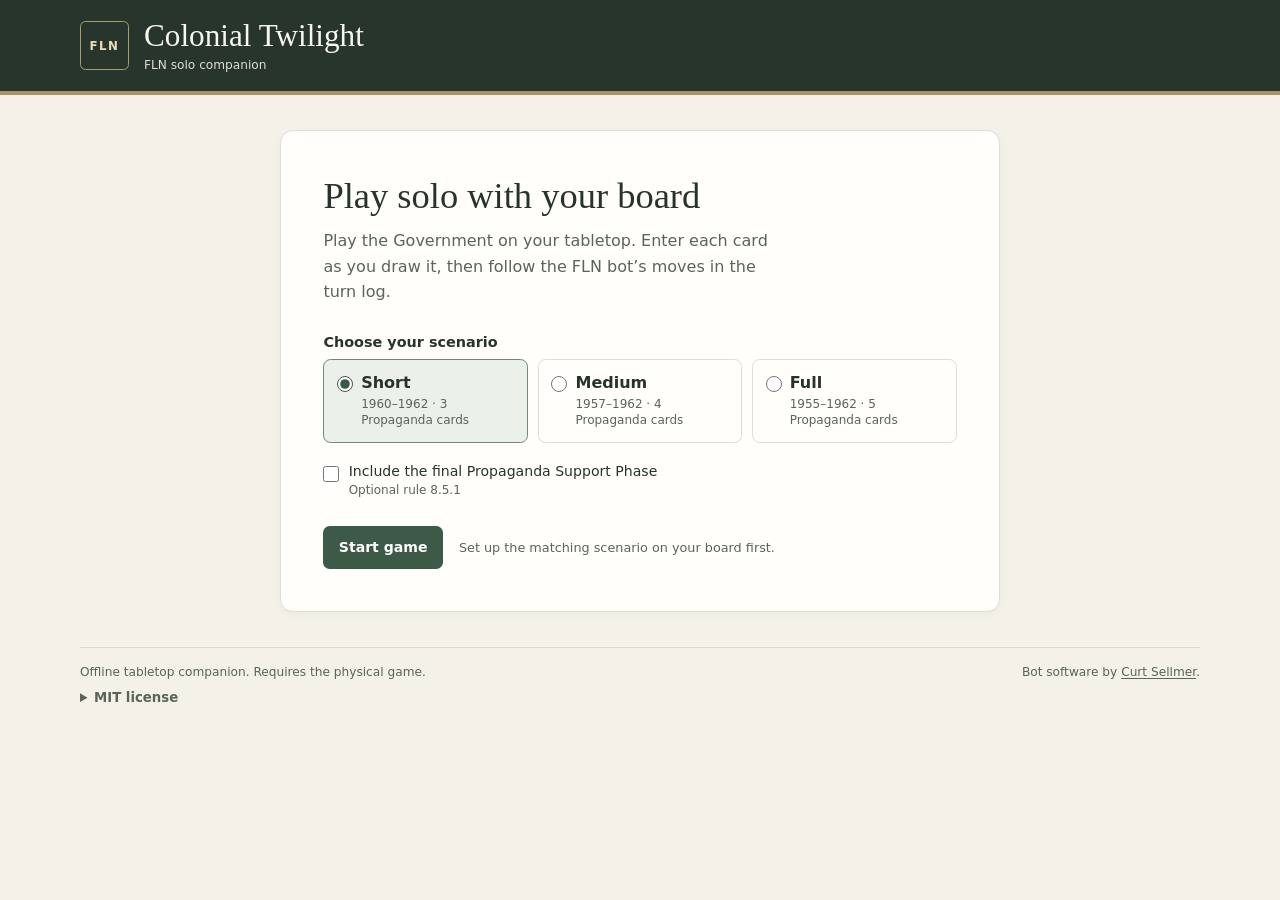
==== games/colonial-twilight/index.html @ 8453b029 "Host the Colonial Twilight FLN companion" ====
<!doctype html>
<html lang="en">
<head>
  <meta charset="utf-8">
  <meta name="viewport" content="width=device-width, initial-scale=1">
  <meta name="theme-color" content="#27352d">
  <meta name="description" content="Run the Colonial Twilight FLN bot in your browser alongside the physical board and deck.">
  <title>Colonial Twilight · FLN solo companion</title>
  <style>
:root {
  color-scheme: light;
  font-family: Inter, system-ui, sans-serif;
  color: #28332c;
  background: #f3f1e8;
  --ink: #28332c;
  --muted: #5b645a;
  --paper: #fffefa;
  --line: #deded1;
  --green: #3d5947;
  --green-dark: #2f4739;
  --serif: "PT Serif", Georgia, serif;
}

*, *::before, *::after { box-sizing: border-box; }
[hidden] { display: none !important; }
body { margin: 0; min-height: 100vh; }
p { margin: 0; }
button, input, select { font: inherit; }
button { cursor: pointer; }
button:disabled { cursor: default; opacity: .55; }
button, input, select, summary, a { -webkit-tap-highlight-color: transparent; }
:focus-visible { outline: 3px solid #95744b; outline-offset: 3px; }
a { color: inherit; text-underline-offset: .19em; }
.frame { width: min(100% - 3rem, 1120px); margin-inline: auto; }
.masthead { background: #27352d; color: #f8f6ed; border-bottom: 4px solid #a99465; }
.masthead-inner { display: flex; align-items: center; justify-content: space-between; gap: 1rem; padding-block: 1.18rem; }
.identity { display: flex; align-items: center; gap: .95rem; min-width: 0; }
.emblem { display: grid; place-content: center; flex: 0 0 auto; width: 3.05rem; height: 3.05rem; border: 1px solid #ad9b72; border-radius: .35rem; color: #e9dcb7; font-size: .74rem; font-weight: 800; letter-spacing: .12em; }
.identity h1 { margin: 0; font: 400 clamp(1.35rem, 3vw, 1.95rem)/1.12 var(--serif); }
.identity p { margin-top: .28rem; color: #dfdfd2; font-size: .76rem; }
.main { padding-block: 2.2rem; }
.panel { background: var(--paper); border: 1px solid var(--line); border-radius: .8rem; box-shadow: 0 .18rem .55rem #27352d08; min-width: 0; }
.setup { max-width: 720px; margin-inline: auto; padding: clamp(1.35rem, 5vw, 2.65rem); }
.setup h2, .gamebar h2, .action-panel h2 { font: 400 clamp(1.65rem, 4vw, 2.28rem)/1.18 var(--serif); margin: 0; }
.setup-intro p { color: var(--muted); margin-top: .72rem; line-height: 1.58; max-width: 44ch; }
.setup form { margin-top: 1.9rem; }
fieldset { min-width: 0; border: 0; padding: 0; margin: 0; }
legend, .field-label { font-size: .9rem; font-weight: 700; margin-bottom: .55rem; padding: 0; display: block; }
.scenarios { display: grid; grid-template-columns: repeat(3, minmax(0, 1fr)); gap: .6rem; }
.scenario { display: flex; align-items: start; gap: .5rem; padding: .8rem; min-height: 4.65rem; border: 1px solid var(--line); border-radius: .48rem; cursor: pointer; }
.scenario:has(:checked) { border-color: #718975; background: #ebf0e8; }
.scenario span { display: grid; gap: .22rem; }
.scenario small, .optional small { color: var(--muted); font-size: .75rem; line-height: 1.4; }
input[type="radio"], input[type="checkbox"] { flex: 0 0 auto; width: 1rem; height: 1rem; margin: .16rem 0 0; accent-color: var(--green); }
.optional { display: flex; gap: .58rem; margin-top: 1.25rem; cursor: pointer; font-size: .88rem; }
.optional small { display: block; margin-top: .2rem; }
.setup-actions { display: flex; align-items: center; flex-wrap: wrap; gap: .8rem 1rem; margin-top: 1.7rem; }
.setup-actions p { font-size: .8rem; color: var(--muted); }
.button { min-height: 2.65rem; border: 1px solid transparent; border-radius: .42rem; padding: .57rem .9rem; font-weight: 700; font-size: .88rem; text-align: left; line-height: 1.25; }
.primary { background: var(--green); color: white; }
.primary:hover:not(:disabled) { background: var(--green-dark); }
.secondary { background: #fffefa; border-color: #cfd4c7; color: var(--ink); }
.secondary:hover:not(:disabled) { background: #eef1e9; }
.header-button { background: transparent; border-color: #819082; color: inherit; white-space: nowrap; }
.header-button:hover:not(:disabled) { background: #ffffff15; }
.notice { border: 1px solid #c9cfc2; background: #fafff9; border-radius: .5rem; padding: .9rem; margin-bottom: .9rem; }
.error { border-color: #c69284; background: #fff0eb; color: #6b3027; }
.error .button { margin-top: .65rem; }
.gamebar { display: flex; justify-content: space-between; align-items: end; gap: .8rem; margin-bottom: 1.2rem; }
.eyebrow { margin: 0 0 .3rem; color: var(--muted); font-size: .75rem; font-weight: 740; letter-spacing: .045em; }
.muted { color: var(--muted); font-size: .88rem; line-height: 1.55; }
#current-event { margin-top: .23rem; }
.save-status { color: var(--muted); font-size: .74rem; text-align: right; max-width: 16rem; padding-bottom: .15rem; }
.scoreboard { display: grid; grid-template-columns: minmax(0, 1fr) minmax(0, 1fr) minmax(0, .66fr); gap: .7rem; margin-bottom: 1rem; }
.score { display: grid; grid-template-columns: 1fr 1fr; gap: .5rem .7rem; border: 1px solid var(--line); border-radius: .55rem; background: #f8f9f3; padding: .78rem .92rem; }
.score .side { grid-column: 1 / -1; font-size: .75rem; font-weight: 800; letter-spacing: .03em; }
.score strong { display: block; font-size: 1.27rem; line-height: 1; font-variant-numeric: tabular-nums; margin-bottom: .19rem; }
.score div span { color: var(--muted); font-size: .69rem; display: block; }
.score.gov { background: #eef1ee; border-color: #d8e0da; }
.score.fln { background: #f7eee6; border-color: #e7dbce; }
.score.campaign { grid-template-columns: 1fr; }
.play-grid { display: grid; grid-template-columns: minmax(0, .91fr) minmax(0, 1.09fr); align-items: start; gap: .9rem; }
.action-panel { padding: clamp(1rem, 3vw, 1.55rem); }
.action-panel h2 { font-size: 1.65rem; overflow-wrap: anywhere; }
#prompt-detail { margin-top: .43rem; }
#controls { display: grid; gap: .65rem; margin-top: 1.05rem; }
.choices { display: grid; gap: .42rem; }
.choices .button { text-wrap: pretty; }
.inline-form { display: grid; gap: .5rem; }
.field-row { display: flex; gap: .52rem; }
.field-row input { flex: 1; min-width: 0; }
input[type="text"], select { min-height: 2.65rem; width: 100%; padding: .53rem .65rem; border: 1px solid #a8b1a3; border-radius: .4rem; background: #fffefa; color: var(--ink); }
.field-help { min-height: 1.15em; color: var(--muted); font-size: .8rem; line-height: 1.45; }
.field-help.invalid { color: #892e23; }
#table-tools { border-top: 1px solid var(--line); margin-top: 1.3rem; padding-top: .85rem; }
summary { cursor: pointer; font-size: .83rem; color: var(--muted); font-weight: 700; }
#table-buttons { display: flex; flex-wrap: wrap; gap: .45rem; margin-top: .65rem; }
#table-buttons .button { font-size: .78rem; }
.tabs { display: flex; gap: .6rem; padding-inline: .95rem; border-bottom: 1px solid var(--line); }
.tab { padding: .85rem .54rem .72rem; border: 0; border-bottom: 3px solid transparent; background: transparent; font-size: .83rem; font-weight: 680; color: var(--muted); }
.tab[aria-selected="true"] { border-bottom-color: var(--green); color: var(--ink); }
.reference-content { padding: .95rem 1.05rem 1.12rem; }
#log { max-height: min(56vh, 420px); overflow: auto; overscroll-behavior: contain; scroll-padding-block: .4rem; padding-right: .3rem; }
.line { margin: .21rem 0; padding: .18rem .35rem; border-radius: .2rem; font-size: .84rem; line-height: 1.45; white-space: pre-wrap; overflow-wrap: anywhere; }
.line.info { color: #30543b; font-weight: 720; }
.line.piece { color: #264d59; background: #edf5f4; }
.line.marker { color: #5c4829; background: #f8f3e5; }
.line.event { color: #783e32; }
.line.divider { height: 1px; margin: .55rem 0; padding: 0; background: var(--line); }
.tracks { display: grid; grid-template-columns: repeat(3, minmax(0, 1fr)); gap: .45rem; margin: 0 0 .7rem; }
.tracks div { padding: .55rem; border-radius: .36rem; background: #f1f3ec; }
dt { font-size: .71rem; color: var(--muted); }
dd { margin: .2rem 0 0; font-weight: 730; }
#eligibility { margin-bottom: .92rem; }
#space-state { padding-top: .65rem; font-size: .84rem; line-height: 1.5; }
#space-state p + p { margin-top: .35rem; }
.footer { display: flex; justify-content: space-between; gap: .4rem 1rem; flex-wrap: wrap; border-top: 1px solid #d8d9cb; padding-block: .95rem 1.2rem; color: var(--muted); font-size: .76rem; line-height: 1.5; }

@media (max-width: 760px) {
  .play-grid { grid-template-columns: 1fr; }
  #log { max-height: 18rem; }
}
@media (max-width: 540px) {
  .frame { width: calc(100% - 1.5rem); }
  .masthead-inner { padding-block: .8rem; }
  .emblem { width: 2.55rem; height: 2.55rem; }
  .identity { gap: .6rem; }
  .main { padding-block: 1.25rem; }
  .scenarios { grid-template-columns: 1fr; }
  .scenario { min-height: 0; }
  .scoreboard { gap: .35rem; }
  .score { grid-template-columns: 1fr; padding: .53rem .49rem; gap: .35rem; }
  .score strong { font-size: 1.08rem; }
  .gamebar { align-items: start; }
  .save-status { padding-top: .1rem; max-width: 8rem; }
  .field-row .button { white-space: nowrap; }
}

.license { flex-basis: 100%; }
.license pre { margin: .6rem 0 0; white-space: pre-wrap; font: inherit; }
  </style>
</head>
<body>
  <header class="masthead">
    <div class="frame masthead-inner">
      <div class="identity">
        <div class="emblem" aria-hidden="true">FLN</div>
        <div>
          <h1>Colonial Twilight</h1>
          <p>FLN solo companion</p>
        </div>
      </div>
      <button id="new-game" class="button header-button" type="button" hidden>New game</button>
    </div>
  </header>
  <main class="frame main">
    <div id="error" class="notice error" role="alert" hidden>
      <p id="error-message"></p>
      <button id="retry" class="button secondary" type="button">Reload companion</button>
    </div>
    <section id="setup" class="setup panel" aria-labelledby="setup-title">
      <div class="setup-intro">
        <h2 id="setup-title">Play solo with your board</h2>
        <p>Play the Government on your tabletop. Enter each card as you draw it, then follow the FLN bot’s moves in the turn log.</p>
      </div>
      <form id="setup-form">
        <fieldset>
          <legend>Choose your scenario</legend>
          <div class="scenarios">
            <label class="scenario">
              <input type="radio" name="scenario" value="Short" checked>
              <span><strong>Short</strong><small>1960–1962 · 3 Propaganda cards</small></span>
            </label>
            <label class="scenario">
              <input type="radio" name="scenario" value="Medium">
              <span><strong>Medium</strong><small>1957–1962 · 4 Propaganda cards</small></span>
            </label>
            <label class="scenario">
              <input type="radio" name="scenario" value="Full">
              <span><strong>Full</strong><small>1955–1962 · 5 Propaganda cards</small></span>
            </label>
          </div>
        </fieldset>
        <label class="optional">
          <input type="checkbox" id="final-support" name="final-support">
          <span>Include the final Propaganda Support Phase <small>Optional rule 8.5.1</small></span>
        </label>
        <div class="setup-actions">
          <button id="start-game" class="button primary" type="submit">Start game</button>
          <p>Set up the matching scenario on your board first.</p>
        </div>
      </form>
    </section>
    <p id="loading" class="notice" role="status" hidden>Opening the FLN companion…</p>
    <section id="play" aria-label="Current game" hidden>
      <div class="gamebar">
        <div>
          <p id="scenario-name" class="eyebrow"></p>
          <h2 id="turn-title"></h2>
          <p id="current-event" class="muted"></p>
        </div>
        <p id="save-status" class="save-status" role="status"></p>
      </div>
      <div class="scoreboard">
        <div class="score gov">
          <span class="side">Government</span>
          <div><strong id="gov-resources"></strong><span>resources</span></div>
          <div><strong id="gov-points"></strong><span>support + commitment</span></div>
        </div>
        <div class="score fln">
          <span class="side">FLN</span>
          <div><strong id="fln-resources"></strong><span>resources</span></div>
          <div><strong id="fln-points"></strong><span>opposition + bases</span></div>
        </div>
        <div class="score campaign">
          <span class="side">Propaganda</span>
          <div><strong id="propaganda"></strong><span>cards resolved</span></div>
        </div>
      </div>
      <div class="play-grid">
        <section class="panel action-panel" aria-labelledby="prompt-title">
          <div id="action" aria-busy="false">
            <h2 id="prompt-title" tabindex="-1"></h2>
            <p id="prompt-detail" class="muted" hidden></p>
            <div id="controls"></div>
          </div>
          <details id="table-tools" hidden>
            <summary>Table controls</summary>
            <div id="table-buttons"></div>
          </details>
        </section>
        <section class="panel reference-panel" aria-label="Table reference">
          <div class="tabs" role="tablist" aria-label="Table reference">
            <button id="log-tab" class="tab" role="tab" aria-controls="log-pane" aria-selected="true" type="button">Turn log</button>
            <button id="board-tab" class="tab" role="tab" aria-controls="board-pane" aria-selected="false" tabindex="-1" type="button">Board state</button>
          </div>
          <div id="log-pane" class="reference-content" role="tabpanel" aria-labelledby="log-tab">
            <p id="log-hint" class="muted">Moves and marker changes will appear here.</p>
            <div id="log" tabindex="0" aria-label="Recent activity"></div>
          </div>
          <div id="board-pane" class="reference-content" role="tabpanel" aria-labelledby="board-tab" hidden>
            <dl class="tracks">
              <div><dt>Commitment</dt><dd id="track-commitment"></dd></div>
              <div><dt>France track</dt><dd id="track-france"></dd></div>
              <div><dt>Border zone</dt><dd id="track-border"></dd></div>
            </dl>
            <p id="eligibility" class="muted"></p>
            <label for="space-select" class="field-label">Inspect a space</label>
            <select id="space-select"></select>
            <div id="space-state"></div>
          </div>
        </section>
      </div>
    </section>
    <noscript><p class="notice">Enable JavaScript to run the companion.</p></noscript>
  </main>
  <footer class="frame footer">
    <p>Offline tabletop companion. Requires the physical game.</p>
    <p>Bot software by <a href="https://github.com/sellmerfud/coltwi/tree/v2.16">Curt Sellmer</a>.</p>
    <details class="license"><summary>MIT license</summary><pre>MIT License

Copyright (c) 2017 Curt Sellmer

Permission is hereby granted, free of charge, to any person obtaining a copy
of this software and associated documentation files (the &quot;Software&quot;), to deal
in the Software without restriction, including without limitation the rights
to use, copy, modify, merge, publish, distribute, sublicense, and/or sell
copies of the Software, and to permit persons to whom the Software is
furnished to do so, subject to the following conditions:

The above copyright notice and this permission notice shall be included in all
copies or substantial portions of the Software.

THE SOFTWARE IS PROVIDED &quot;AS IS&quot;, WITHOUT WARRANTY OF ANY KIND, EXPRESS OR
IMPLIED, INCLUDING BUT NOT LIMITED TO THE WARRANTIES OF MERCHANTABILITY,
FITNESS FOR A PARTICULAR PURPOSE AND NONINFRINGEMENT. IN NO EVENT SHALL THE
AUTHORS OR COPYRIGHT HOLDERS BE LIABLE FOR ANY CLAIM, DAMAGES OR OTHER
LIABILITY, WHETHER IN AN ACTION OF CONTRACT, TORT OR OTHERWISE, ARISING FROM,
OUT OF OR IN CONNECTION WITH THE SOFTWARE OR THE USE OR OTHER DEALINGS IN THE
SOFTWARE.</pre></details>
  </footer>
<script>
(function () {
'use strict';
const worker = new EventTarget();
const runtimeEndpoint = new EventTarget();
runtimeEndpoint.postMessage = (data) => worker.dispatchEvent(new MessageEvent('message', { data }));
worker.postMessage = (data) => {
  setTimeout(() => runtimeEndpoint.dispatchEvent(new MessageEvent('message', { data })), 0);
};

(function (self) {
  const { answerPrompt, listCards, openGame } = (function () {
'use strict';
var $p;
var $fileLevelThis = this;
var $getOwnPropertyDescriptors = (Object.getOwnPropertyDescriptors || (() => {
  var ownKeysFun;
  if ((((typeof Reflect) !== "undefined") && Reflect.ownKeys)) {
    ownKeysFun = Reflect.ownKeys;
  } else {
    var getOwnPropertySymbols = (Object.getOwnPropertySymbols || ((o) => []));
    ownKeysFun = ((o) => Object.getOwnPropertyNames(o).concat(getOwnPropertySymbols(o)));
  }
  return ((o) => {
    var ownKeys = ownKeysFun(o);
    var descriptors = ({});
    var len = (ownKeys.length | 0);
    var i = 0;
    while ((i !== len)) {
      var key = ownKeys[i];
      Object.defineProperty(descriptors, key, ({
        "configurable": true,
        "enumerable": true,
        "writable": true,
        "value": Object.getOwnPropertyDescriptor(o, key)
      }));
      i = ((i + 1) | 0);
    }
    return descriptors;
  });
})());
function $Char(c) {
  this.c = c;
}
$p = $Char.prototype;
$p.toString = (function() {
  return String.fromCharCode(this.c);
});
function $Long(lo, hi) {
  this.l = lo;
  this.h = hi;
}
$p = $Long.prototype;
$p.toString = (function() {
  return $s_RTLong__toString__I__I__T(this.l, this.h);
});
function $noIsInstance(arg0) {
  throw new TypeError("Cannot call isInstance() on a Class representing a JS trait/object");
}
function $objectClone(arg0) {
  return Object.create(Object.getPrototypeOf(arg0), $getOwnPropertyDescriptors(arg0));
}
function $objectOrArrayClone(arg0) {
  return (arg0.$classData.Z ? arg0.B() : $objectClone(arg0));
}
function $objectGetClass(arg0) {
  switch ((typeof arg0)) {
    case "string": {
      return $d_T.l();
    }
    case "number": {
      if ($isInt(arg0)) {
        if ((((arg0 << 24) >> 24) === arg0)) {
          return $d_jl_Byte.l();
        } else if ((((arg0 << 16) >> 16) === arg0)) {
          return $d_jl_Short.l();
        } else {
          return $d_jl_Integer.l();
        }
      } else if ($isFloat(arg0)) {
        return $d_jl_Float.l();
      } else {
        return $d_jl_Double.l();
      }
    }
    case "boolean": {
      return $d_jl_Boolean.l();
    }
    case "undefined": {
      return $d_jl_Void.l();
    }
    default: {
      if ((arg0 instanceof $Long)) {
        return $d_jl_Long.l();
      } else if ((arg0 instanceof $Char)) {
        return $d_jl_Character.l();
      } else if ((!(!(arg0 && arg0.$classData)))) {
        return arg0.$classData.l();
      } else {
        return null;
      }
    }
  }
}
function $objectClassName(arg0) {
  switch ((typeof arg0)) {
    case "string": {
      return "java.lang.String";
    }
    case "number": {
      if ($isInt(arg0)) {
        if ((((arg0 << 24) >> 24) === arg0)) {
          return "java.lang.Byte";
        } else if ((((arg0 << 16) >> 16) === arg0)) {
          return "java.lang.Short";
        } else {
          return "java.lang.Integer";
        }
      } else if ($isFloat(arg0)) {
        return "java.lang.Float";
      } else {
        return "java.lang.Double";
      }
    }
    case "boolean": {
      return "java.lang.Boolean";
    }
    case "undefined": {
      return "java.lang.Void";
    }
    default: {
      if ((arg0 instanceof $Long)) {
        return "java.lang.Long";
      } else if ((arg0 instanceof $Char)) {
        return "java.lang.Character";
      } else if ((!(!(arg0 && arg0.$classData)))) {
        return arg0.$classData.N;
      } else {
        return null.LO();
      }
    }
  }
}
function $dp_charAt__I__C(instance, x0) {
  if (((typeof instance) === "string")) {
    return $f_T__charAt__I__C(instance, x0);
  } else {
    return instance.ow(x0);
  }
}
function $dp_codePointAt__I__I(instance, x0) {
  if (((typeof instance) === "string")) {
    return $f_T__codePointAt__I__I(instance, x0);
  } else {
    return instance.LK(x0);
  }
}
function $dp_codePointCount__I__I__I(instance, x0, x1) {
  if (((typeof instance) === "string")) {
    return $f_T__codePointCount__I__I__I(instance, x0, x1);
  } else {
    return instance.LL(x0, x1);
  }
}
function $dp_compareTo__O__I(instance, x0) {
  switch ((typeof instance)) {
    case "string": {
      return $f_T__compareTo__O__I(instance, x0);
    }
    case "number": {
      return $f_jl_Double__compareTo__O__I(instance, x0);
    }
    case "boolean": {
      return $f_jl_Boolean__compareTo__O__I(instance, x0);
    }
    default: {
      if ((instance instanceof $Long)) {
        return $f_jl_Long__compareTo__O__I(instance.l, instance.h, x0);
      } else if ((instance instanceof $Char)) {
        return $f_jl_Character__compareTo__O__I(instance.c, x0);
      } else {
        return instance.ox(x0);
      }
    }
  }
}
function $dp_compareTo__T__I(instance, x0) {
  if (((typeof instance) === "string")) {
    return $f_T__compareTo__T__I(instance, x0);
  } else {
    return instance.LM(x0);
  }
}
function $dp_equals__O__Z(instance, x0) {
  switch ((typeof instance)) {
    case "string": {
      return $f_T__equals__O__Z(instance, x0);
    }
    case "number": {
      return $f_jl_Double__equals__O__Z(instance, x0);
    }
    case "boolean": {
      return $f_jl_Boolean__equals__O__Z(instance, x0);
    }
    case "undefined": {
      return $f_jl_Void__equals__O__Z(instance, x0);
    }
    default: {
      if (((!(!(instance && instance.$classData))) || (instance === null))) {
        return instance.n(x0);
      } else if ((instance instanceof $Long)) {
        return $f_jl_Long__equals__O__Z(instance.l, instance.h, x0);
      } else if ((instance instanceof $Char)) {
        return $f_jl_Character__equals__O__Z(instance.c, x0);
      } else {
        return $c_O.prototype.n.call(instance, x0);
      }
    }
  }
}
function $dp_getChars__I__I__AC__I__V(instance, x0, x1, x2, x3) {
  if (((typeof instance) === "string")) {
    return $f_T__getChars__I__I__AC__I__V(instance, x0, x1, x2, x3);
  } else {
    return instance.D0(x0, x1, x2, x3);
  }
}
function $dp_hashCode__I(instance) {
  switch ((typeof instance)) {
    case "string": {
      return $f_T__hashCode__I(instance);
    }
    case "number": {
      return $f_jl_Double__hashCode__I(instance);
    }
    case "boolean": {
      return $f_jl_Boolean__hashCode__I(instance);
    }
    case "undefined": {
      return $f_jl_Void__hashCode__I(instance);
    }
    default: {
      if (((!(!(instance && instance.$classData))) || (instance === null))) {
        return instance.w();
      } else if ((instance instanceof $Long)) {
        return $f_jl_Long__hashCode__I(instance.l, instance.h);
      } else if ((instance instanceof $Char)) {
        return $f_jl_Character__hashCode__I(instance.c);
      } else {
        return $c_O.prototype.w.call(instance);
      }
    }
  }
}
function $dp_indexOf__I__I(instance, x0) {
  if (((typeof instance) === "string")) {
    return $f_T__indexOf__I__I(instance, x0);
  } else {
    return instance.LP(x0);
  }
}
function $dp_lastIndexOf__I__I(instance, x0) {
  if (((typeof instance) === "string")) {
    return $f_T__lastIndexOf__I__I(instance, x0);
  } else {
    return instance.LQ(x0);
  }
}
function $dp_length__I(instance) {
  if (((typeof instance) === "string")) {
    return $f_T__length__I(instance);
  } else {
    return instance.p();
  }
}
function $dp_offsetByCodePoints__I__I__I(instance, x0, x1) {
  if (((typeof instance) === "string")) {
    return $f_T__offsetByCodePoints__I__I__I(instance, x0, x1);
  } else {
    return instance.LS(x0, x1);
  }
}
function $dp_repeat__I__T(instance, x0) {
  if (((typeof instance) === "string")) {
    return $f_T__repeat__I__T(instance, x0);
  } else {
    return instance.LT(x0);
  }
}
function $dp_split__T__I__AT(instance, x0, x1) {
  if (((typeof instance) === "string")) {
    return $f_T__split__T__I__AT(instance, x0, x1);
  } else {
    return instance.LU(x0, x1);
  }
}
function $dp_subSequence__I__I__jl_CharSequence(instance, x0, x1) {
  if (((typeof instance) === "string")) {
    return $f_T__subSequence__I__I__jl_CharSequence(instance, x0, x1);
  } else {
    return instance.xw(x0, x1);
  }
}
function $dp_toCharArray__AC(instance) {
  if (((typeof instance) === "string")) {
    return $f_T__toCharArray__AC(instance);
  } else {
    return instance.EA();
  }
}
function $dp_toString__T(instance) {
  return ((instance === (void 0)) ? "undefined" : instance.toString());
}
function $dp_trim__T(instance) {
  if (((typeof instance) === "string")) {
    return $f_T__trim__T(instance);
  } else {
    return instance.LV();
  }
}
function $checkIntDivisor(arg0) {
  if ((arg0 === 0)) {
    throw new $c_jl_ArithmeticException("/ by zero");
  } else {
    return arg0;
  }
}
function $doubleToInt(arg0) {
  return ((arg0 > 2147483647) ? 2147483647 : ((arg0 < (-2147483648)) ? (-2147483648) : (arg0 | 0)));
}
function $cToS(arg0) {
  return String.fromCharCode(arg0);
}
var $fpBitsDataView = new DataView(new ArrayBuffer(8));
function $floatToBits(arg0) {
  var dataView = $fpBitsDataView;
  dataView.setFloat32(0, arg0, true);
  return dataView.getInt32(0, true);
}
function $floatFromBits(arg0) {
  var dataView = $fpBitsDataView;
  dataView.setInt32(0, arg0, true);
  return dataView.getFloat32(0, true);
}
function $doubleToBits(arg0) {
  var dataView = $fpBitsDataView;
  return $s_RTLong__fromDoubleBits__D__O__J(arg0, dataView);
}
function $doubleFromBits(arg0) {
  var dataView = $fpBitsDataView;
  return $s_RTLong__bitsToDouble__I__I__O__D(arg0.l, arg0.h, dataView);
}
function $resolveSuperRef(arg0, arg1) {
  var getPrototypeOf = Object.getPrototyeOf;
  var getOwnPropertyDescriptor = Object.getOwnPropertyDescriptor;
  var superProto = arg0.prototype;
  while ((superProto !== null)) {
    var desc = getOwnPropertyDescriptor(superProto, arg1);
    if ((desc !== (void 0))) {
      return desc;
    }
    superProto = getPrototypeOf(superProto);
  }
}
function $superGet(arg0, arg1, arg2) {
  var desc = $resolveSuperRef(arg0, arg2);
  if ((desc !== (void 0))) {
    var getter = desc.get;
    return ((getter !== (void 0)) ? getter.call(arg1) : getter.value);
  }
}
function $superSet(arg0, arg1, arg2, arg3) {
  var desc = $resolveSuperRef(arg0, arg2);
  if ((desc !== (void 0))) {
    var setter = desc.set;
    if ((setter !== (void 0))) {
      setter.call(arg1, arg3);
      return (void 0);
    }
  }
  throw new TypeError((("super has no setter '" + arg2) + "'."));
}
function $arraycopyGeneric(arg0, arg1, arg2, arg3, arg4) {
  if (((arg0 !== arg2) || (((arg3 - arg1) >>> 0) > (arg4 >>> 0)))) {
    for (var i = 0; (i < arg4); i = ((i + 1) | 0)) {
      arg2[((arg3 + i) | 0)] = arg0[((arg1 + i) | 0)];
    }
  } else {
    for (var i = ((arg4 - 1) | 0); (i >= 0); i = ((i - 1) | 0)) {
      arg2[((arg3 + i) | 0)] = arg0[((arg1 + i) | 0)];
    }
  }
}
var $lastIDHash = 0;
var $idHashCodeMap = new WeakMap();
function $systemIdentityHashCode(obj) {
  switch ((typeof obj)) {
    case "string": {
      return $f_T__hashCode__I(obj);
    }
    case "number": {
      return $f_jl_Double__hashCode__I(obj);
    }
    case "bigint": {
      var biHash = 0;
      if ((obj < BigInt(0))) {
        obj = (~obj);
      }
      while ((obj !== BigInt(0))) {
        biHash = (biHash ^ Number(BigInt.asIntN(32, obj)));
        obj = (obj >> BigInt(32));
      }
      return biHash;
    }
    case "boolean": {
      return (obj ? 1231 : 1237);
    }
    case "undefined": {
      return 0;
    }
    case "symbol": {
      var description = obj.description;
      return ((description === (void 0)) ? 0 : $f_T__hashCode__I(description));
    }
    default: {
      if ((obj === null)) {
        return 0;
      } else {
        var hash = $idHashCodeMap.get(obj);
        if ((hash === (void 0))) {
          hash = (($lastIDHash + 1) | 0);
          $lastIDHash = hash;
          $idHashCodeMap.set(obj, hash);
        }
        return hash;
      }
    }
  }
}
function $isByte(arg0) {
  return ((((typeof arg0) === "number") && (((arg0 << 24) >> 24) === arg0)) && ((1 / arg0) !== (1 / (-0))));
}
function $isShort(arg0) {
  return ((((typeof arg0) === "number") && (((arg0 << 16) >> 16) === arg0)) && ((1 / arg0) !== (1 / (-0))));
}
function $isInt(arg0) {
  return ((((typeof arg0) === "number") && ((arg0 | 0) === arg0)) && ((1 / arg0) !== (1 / (-0))));
}
function $isFloat(arg0) {
  return (((typeof arg0) === "number") && ((arg0 !== arg0) || (Math.fround(arg0) === arg0)));
}
function $bC(arg0) {
  return new $Char(arg0);
}
var $bC0 = $bC(0);
function $bL(arg0, arg1) {
  return new $Long(arg0, arg1);
}
var $bL0 = $bL(0, 0);
function $uC(arg0) {
  return ((arg0 === null) ? 0 : arg0.c);
}
function $uJ(arg0) {
  return ((arg0 === null) ? $bL0 : arg0);
}
function $ct_O__($thiz) {
  return $thiz;
}
/** @constructor */
function $c_O() {
}
$p = $c_O.prototype;
$p.constructor = $c_O;
/** @constructor */
function $h_O() {
}
$h_O.prototype = $p;
$p.w = (function() {
  return $systemIdentityHashCode(this);
});
$p.n = (function(that) {
  return (this === that);
});
$p.s = (function() {
  var i = this.w();
  return (($objectClassName(this) + "@") + (i >>> 0.0).toString(16));
});
$p.toString = (function() {
  return this.s();
});
function $ac_O(arg) {
  if (((typeof arg) === "number")) {
    this.a = new Array(arg);
    for (var i = 0; (i < arg); (i++)) {
      this.a[i] = null;
    }
  } else {
    this.a = arg;
  }
}
$p = $ac_O.prototype = new $h_O();
$p.constructor = $ac_O;
$p.E = (function(srcPos, dest, destPos, length) {
  $arraycopyGeneric(this.a, srcPos, dest.a, destPos, length);
});
$p.B = (function() {
  return new $ac_O(this.a.slice());
});
function $ah_O() {
}
$ah_O.prototype = $p;
function $ac_Z(arg) {
  if (((typeof arg) === "number")) {
    this.a = new Array(arg);
    for (var i = 0; (i < arg); (i++)) {
      this.a[i] = false;
    }
  } else {
    this.a = arg;
  }
}
$p = $ac_Z.prototype = new $h_O();
$p.constructor = $ac_Z;
$p.E = (function(srcPos, dest, destPos, length) {
  $arraycopyGeneric(this.a, srcPos, dest.a, destPos, length);
});
$p.B = (function() {
  return new $ac_Z(this.a.slice());
});
function $ac_C(arg) {
  if (((typeof arg) === "number")) {
    this.a = new Uint16Array(arg);
  } else {
    this.a = arg;
  }
}
$p = $ac_C.prototype = new $h_O();
$p.constructor = $ac_C;
$p.E = (function(srcPos, dest, destPos, length) {
  dest.a.set(this.a.subarray(srcPos, ((srcPos + length) | 0)), destPos);
});
$p.B = (function() {
  return new $ac_C(this.a.slice());
});
function $ac_B(arg) {
  if (((typeof arg) === "number")) {
    this.a = new Int8Array(arg);
  } else {
    this.a = arg;
  }
}
$p = $ac_B.prototype = new $h_O();
$p.constructor = $ac_B;
$p.E = (function(srcPos, dest, destPos, length) {
  dest.a.set(this.a.subarray(srcPos, ((srcPos + length) | 0)), destPos);
});
$p.B = (function() {
  return new $ac_B(this.a.slice());
});
function $ac_S(arg) {
  if (((typeof arg) === "number")) {
    this.a = new Int16Array(arg);
  } else {
    this.a = arg;
  }
}
$p = $ac_S.prototype = new $h_O();
$p.constructor = $ac_S;
$p.E = (function(srcPos, dest, destPos, length) {
  dest.a.set(this.a.subarray(srcPos, ((srcPos + length) | 0)), destPos);
});
$p.B = (function() {
  return new $ac_S(this.a.slice());
});
function $ac_I(arg) {
  if (((typeof arg) === "number")) {
    this.a = new Int32Array(arg);
  } else {
    this.a = arg;
  }
}
$p = $ac_I.prototype = new $h_O();
$p.constructor = $ac_I;
$p.E = (function(srcPos, dest, destPos, length) {
  dest.a.set(this.a.subarray(srcPos, ((srcPos + length) | 0)), destPos);
});
$p.B = (function() {
  return new $ac_I(this.a.slice());
});
function $ac_J(arg) {
  if (((typeof arg) === "number")) {
    arg = (arg << 1);
    this.a = new Int32Array(arg);
  } else {
    this.a = arg;
  }
}
$p = $ac_J.prototype = new $h_O();
$p.constructor = $ac_J;
$p.E = (function(srcPos, dest, destPos, length) {
  dest.a.set(this.a.subarray((srcPos << 1), (((srcPos + length) | 0) << 1)), (destPos << 1));
});
$p.B = (function() {
  return new $ac_J(this.a.slice());
});
function $ac_F(arg) {
  if (((typeof arg) === "number")) {
    this.a = new Float32Array(arg);
  } else {
    this.a = arg;
  }
}
$p = $ac_F.prototype = new $h_O();
$p.constructor = $ac_F;
$p.E = (function(srcPos, dest, destPos, length) {
  dest.a.set(this.a.subarray(srcPos, ((srcPos + length) | 0)), destPos);
});
$p.B = (function() {
  return new $ac_F(this.a.slice());
});
function $ac_D(arg) {
  if (((typeof arg) === "number")) {
    this.a = new Float64Array(arg);
  } else {
    this.a = arg;
  }
}
$p = $ac_D.prototype = new $h_O();
$p.constructor = $ac_D;
$p.E = (function(srcPos, dest, destPos, length) {
  dest.a.set(this.a.subarray(srcPos, ((srcPos + length) | 0)), destPos);
});
$p.B = (function() {
  return new $ac_D(this.a.slice());
});
function $TypeData() {
  this.C = (void 0);
  this.n = null;
  this.O = null;
  this.B = null;
  this.D = 0;
  this.z = null;
  this.E = "";
  this.L = (void 0);
  this.A = (void 0);
  this.F = (void 0);
  this.w = (void 0);
  this.J = false;
  this.N = "";
  this.X = false;
  this.Y = false;
  this.Z = false;
  this.I = (void 0);
}
$p = $TypeData.prototype;
$p.p = (function(zero, arrayEncodedName, displayName, arrayClass, typedArrayClass) {
  this.n = ({});
  this.z = zero;
  this.E = arrayEncodedName;
  var self = this;
  this.F = ((that) => (that === self));
  this.N = displayName;
  this.X = true;
  this.I = ((obj) => false);
  if ((arrayClass !== (void 0))) {
    this.A = new $TypeData().y(this, arrayClass, typedArrayClass, (arrayEncodedName === "J"));
  }
  return this;
});
$p.i = (function(kindOrCtor, fullName, ancestors, isInstance) {
  var internalName = Object.getOwnPropertyNames(ancestors)[0];
  this.n = ancestors;
  this.E = (("L" + fullName) + ";");
  this.F = ((that) => (!(!that.n[internalName])));
  this.J = (kindOrCtor === 2);
  this.N = fullName;
  this.Y = (kindOrCtor === 1);
  this.I = (isInstance || ((obj) => (!(!((obj && obj.$classData) && obj.$classData.n[internalName])))));
  if (((typeof kindOrCtor) !== "number")) {
    kindOrCtor.prototype.$classData = this;
  }
  return this;
});
$p.y = (function(componentData, arrayClass, typedArrayClass, isLongArray, isAssignableFromFun) {
  arrayClass.prototype.$classData = this;
  var name = ("[" + componentData.E);
  this.C = arrayClass;
  this.n = ({
    K: 1,
    a: 1
  });
  this.O = componentData;
  this.B = componentData;
  this.D = 1;
  this.E = name;
  this.N = name;
  this.Z = true;
  var self = this;
  this.F = (isAssignableFromFun || ((that) => (self === that)));
  this.w = (isLongArray ? ((array) => {
    var len = (array.length | 0);
    var result = new arrayClass(len);
    var u = result.a;
    for (var i = 0; (i < len); i = ((i + 1) | 0)) {
      var srcElem = array[i];
      u[(i << 1)] = srcElem.l;
      u[(((i << 1) + 1) | 0)] = srcElem.h;
    }
    return result;
  }) : (typedArrayClass ? ((array) => new arrayClass(new typedArrayClass(array))) : ((array) => new arrayClass(array))));
  this.I = ((obj) => (obj instanceof arrayClass));
  return this;
});
$p.a = (function(componentData) {
  function ArrayClass(arg) {
    if (((typeof arg) === "number")) {
      this.a = new Array(arg);
      for (var i = 0; (i < arg); (i++)) {
        this.a[i] = null;
      }
    } else {
      this.a = arg;
    }
  }
  var $p = ArrayClass.prototype = new $ah_O();
  $p.constructor = ArrayClass;
  $p.E = (function(srcPos, dest, destPos, length) {
    $arraycopyGeneric(this.a, srcPos, dest.a, destPos, length);
  });
  $p.B = (function() {
    return new ArrayClass(this.a.slice());
  });
  $p.$classData = this;
  var arrayBase = (componentData.B || componentData);
  var arrayDepth = (componentData.D + 1);
  var name = ("[" + componentData.E);
  this.C = ArrayClass;
  this.n = ({
    K: 1,
    a: 1
  });
  this.O = componentData;
  this.B = arrayBase;
  this.D = arrayDepth;
  this.E = name;
  this.N = name;
  this.Z = true;
  var isAssignableFromFun = ((that) => {
    var thatDepth = that.D;
    return ((thatDepth === arrayDepth) ? arrayBase.F(that.B) : ((thatDepth > arrayDepth) && (arrayBase === $d_O)));
  });
  this.F = isAssignableFromFun;
  this.w = ((array) => new ArrayClass(array));
  var self = this;
  this.I = ((obj) => {
    var data = (obj && obj.$classData);
    return ((!(!data)) && ((data === self) || isAssignableFromFun(data)));
  });
  return this;
});
$p.r = (function() {
  if ((!this.A)) {
    this.A = new $TypeData().a(this);
  }
  return this.A;
});
$p.l = (function() {
  if ((!this.L)) {
    this.L = new $c_jl_Class(this);
  }
  return this.L;
});
$p.R = (function(that) {
  return ((this === that) || this.F(that));
});
$p.S = (function() {
  return (this.P ? this.P.l() : null);
});
$p.Q = (function() {
  return (this.O ? this.O.l() : null);
});
$p.U = (function(length) {
  if ((this === $d_V)) {
    throw $ct_jl_IllegalArgumentException__(new $c_jl_IllegalArgumentException());
  }
  return new (this.r().C)(length);
});
function $isArrayOf_O(obj, depth) {
  var data = (obj && obj.$classData);
  if ((!data)) {
    return false;
  } else {
    var arrayDepth = data.D;
    return ((arrayDepth === depth) ? (!data.B.X) : (arrayDepth > depth));
  }
}
function $isArrayOf_Z(obj, depth) {
  return (!(!(((obj && obj.$classData) && (obj.$classData.D === depth)) && (obj.$classData.B === $d_Z))));
}
function $isArrayOf_C(obj, depth) {
  return (!(!(((obj && obj.$classData) && (obj.$classData.D === depth)) && (obj.$classData.B === $d_C))));
}
function $isArrayOf_B(obj, depth) {
  return (!(!(((obj && obj.$classData) && (obj.$classData.D === depth)) && (obj.$classData.B === $d_B))));
}
function $isArrayOf_S(obj, depth) {
  return (!(!(((obj && obj.$classData) && (obj.$classData.D === depth)) && (obj.$classData.B === $d_S))));
}
function $isArrayOf_I(obj, depth) {
  return (!(!(((obj && obj.$classData) && (obj.$classData.D === depth)) && (obj.$classData.B === $d_I))));
}
function $isArrayOf_J(obj, depth) {
  return (!(!(((obj && obj.$classData) && (obj.$classData.D === depth)) && (obj.$classData.B === $d_J))));
}
function $isArrayOf_F(obj, depth) {
  return (!(!(((obj && obj.$classData) && (obj.$classData.D === depth)) && (obj.$classData.B === $d_F))));
}
function $isArrayOf_D(obj, depth) {
  return (!(!(((obj && obj.$classData) && (obj.$classData.D === depth)) && (obj.$classData.B === $d_D))));
}
var $d_O = new $TypeData();
$d_O.n = ({});
$d_O.E = "Ljava.lang.Object;";
$d_O.F = ((that) => (!that.X));
$d_O.N = "java.lang.Object";
$d_O.I = ((obj) => (obj !== null));
$d_O.A = new $TypeData().y($d_O, $ac_O, (void 0), false, ((that) => {
  var thatDepth = that.D;
  return ((thatDepth === 1) ? (!that.B.X) : (thatDepth > 1));
}));
$c_O.prototype.$classData = $d_O;
var $d_V = new $TypeData().p((void 0), "V", "void", (void 0), (void 0));
var $d_Z = new $TypeData().p(false, "Z", "boolean", $ac_Z, (void 0));
var $d_C = new $TypeData().p(0, "C", "char", $ac_C, Uint16Array);
var $d_B = new $TypeData().p(0, "B", "byte", $ac_B, Int8Array);
var $d_S = new $TypeData().p(0, "S", "short", $ac_S, Int16Array);
var $d_I = new $TypeData().p(0, "I", "int", $ac_I, Int32Array);
var $d_J = new $TypeData().p($bL0, "J", "long", $ac_J, Int32Array);
var $d_F = new $TypeData().p(0.0, "F", "float", $ac_F, Float32Array);
var $d_D = new $TypeData().p(0.0, "D", "double", $ac_D, Float64Array);
var $typedArraysAreBigEndian = (new Int8Array(new Int32Array([1]).buffer)[0] === 0);
function $constArrayBuffer_B(len, encoded) {
  var buf = new ArrayBuffer(len);
  var view = new DataView(buf);
  var regularChunksEnd = ((encoded.length - 4) | 0);
  var i = 0;
  var j = 0;
  var chunk = 0;
  while (true) {
    chunk = (((encoded.charCodeAt(i) | (encoded.charCodeAt(((i + 1) | 0)) << 8)) | (encoded.charCodeAt(((i + 2) | 0)) << 16)) | (encoded.charCodeAt(((i + 3) | 0)) << 24));
    chunk = ((((chunk - 808464432) | 0) - ((chunk & 1616928864) >>> 3)) | 0);
    chunk = (((chunk & 1056980736) >>> 2) | (chunk & 4128831));
    chunk = (((chunk & 268369920) >>> 4) | (chunk & 4095));
    if ((i === regularChunksEnd)) {
      break;
    }
    view.setUint32(j, chunk, true);
    i = ((i + 4) | 0);
    j = ((j + 3) | 0);
  }
  var trailing = ((len - j) | 0);
  view.setUint8(j, chunk);
  if ((trailing !== 1)) {
    view.setUint8(((j + 1) | 0), (chunk >>> 8));
    if ((trailing === 3)) {
      view.setUint8(((j + 2) | 0), (chunk >>> 16));
    }
  }
  return buf;
}
function $constArrayBuffer_S(len, encoded) {
  var buf = $constArrayBuffer_B((len << 1), encoded);
  if ($typedArraysAreBigEndian) {
    var view = new DataView(buf);
    var i = 0;
    while ((i !== len)) {
      view.putInt16(i, view.getInt16(i, true), false);
      i = ((i + 2) | 0);
    }
  }
  return buf;
}
function $constArrayBuffer_I(len, encoded) {
  var buf = $constArrayBuffer_B((len << 2), encoded);
  if ($typedArraysAreBigEndian) {
    var view = new DataView(buf);
    var i = 0;
    while ((i !== len)) {
      view.putInt32(i, view.getInt32(i, true), false);
      i = ((i + 4) | 0);
    }
  }
  return buf;
}
function $constArrayBuffer_J(len, encoded) {
  return $constArrayBuffer_I((len << 1), encoded);
}
function $constTypedArrayU_I(len, encoded, prevMask) {
  var buf = new Int32Array(len);
  var inLen = (encoded.length | 0);
  var prev = 0;
  var i = 0;
  var j = 0;
  var v = 0;
  while ((i !== inLen)) {
    var c = encoded.charCodeAt(i);
    if ((c < 80)) {
      v = ((v | (c - 48)) << 5);
    } else {
      v = (v | (c - 93));
      prev = (((prev & prevMask) + v) | 0);
      buf[j] = prev;
      j = ((j + 1) | 0);
      v = 0;
    }
    i = ((i + 1) | 0);
  }
  return buf;
}
function $constTypedArrayS_I(len, encoded, prevMask) {
  var buf = new Int32Array(len);
  var inLen = (encoded.length | 0);
  var prev = 0;
  var i = 0;
  var j = 0;
  var v = 0;
  var first = true;
  while ((i !== inLen)) {
    var c = encoded.charCodeAt(i);
    if ((c < 80)) {
      if (first) {
        v = (((c - 48) << 27) >> 22);
        first = false;
      } else {
        v = ((v | (c - 48)) << 5);
      }
    } else {
      if (first) {
        v = (((c - 93) << 27) >> 27);
      } else {
        v = (v | (c - 93));
        first = true;
      }
      prev = (((prev & prevMask) + v) | 0);
      buf[j] = prev;
      j = ((j + 1) | 0);
    }
    i = ((i + 1) | 0);
  }
  return buf;
}
function $constArrRaw_B(len, encoded) {
  return new $ac_B(new Int8Array($constArrayBuffer_B(len, encoded)));
}
function $constArrRaw_S(len, encoded) {
  return new $ac_S(new Int16Array($constArrayBuffer_S(len, encoded)));
}
function $constArrRaw_C(len, encoded) {
  return new $ac_C(new Uint16Array($constArrayBuffer_S(len, encoded)));
}
function $constArrRaw_I(len, encoded) {
  return new $ac_I(new Int32Array($constArrayBuffer_I(len, encoded)));
}
function $constArrRaw_J(len, encoded) {
  return new $ac_J(new Int32Array($constArrayBuffer_J(len, encoded)));
}
function $constArrUVals_I(len, encoded) {
  return new $ac_I($constTypedArrayU_I(len, encoded, 0));
}
function $constArrUDiffs_I(len, encoded) {
  return new $ac_I($constTypedArrayU_I(len, encoded, (-1)));
}
function $constArrSVals_I(len, encoded) {
  return new $ac_I($constTypedArrayS_I(len, encoded, 0));
}
function $constArrSDiffs_I(len, encoded) {
  return new $ac_I($constTypedArrayS_I(len, encoded, (-1)));
}
function $constArrUVals_J(len, encoded) {
  return new $ac_J($constTypedArrayU_I((len << 1), encoded, 0));
}
function $constArrUDiffs_J(len, encoded) {
  return new $ac_J($constTypedArrayU_I((len << 1), encoded, (-1)));
}
function $constArrSVals_J(len, encoded) {
  return new $ac_J($constTypedArrayS_I((len << 1), encoded, 0));
}
function $constArrSDiffs_J(len, encoded) {
  return new $ac_J($constTypedArrayS_I((len << 1), encoded, (-1)));
}
function $ps_Lcoltwi_Bot$__numEligible$1__Lcoltwi_ColonialTwilight$Space__I(sp) {
  if (((($m_Lcoltwi_ColonialTwilight$(), sp.f).M > 0) || sp.bC())) {
    var x = ($m_Lcoltwi_ColonialTwilight$(), sp.f).ad;
    var that = ((($m_Lcoltwi_ColonialTwilight$(), sp.f).a4 - 2) | 0);
    return ((x < that) ? x : that);
  } else {
    return ($m_Lcoltwi_ColonialTwilight$(), sp.f).ad;
  }
}
function $ps_Lcoltwi_Bot$__getNext$1__I__sci_List__sci_List(remaining, entries) {
  if ($m_sci_Nil$().n(entries)) {
    return $m_sci_Nil$();
  } else if ((remaining === 0)) {
    return $m_sci_Nil$();
  } else if ((entries instanceof $c_sci_$colon$colon)) {
    var x$3 = entries.eW;
    var xs = entries.g;
    var x$1 = x$3.jR;
    var num = ((x$1 < remaining) ? x$1 : remaining);
    return new $c_sci_$colon$colon(new $c_Lcoltwi_Bot$FromMap(num, x$3.lM), $ps_Lcoltwi_Bot$__getNext$1__I__sci_List__sci_List(((remaining - num) | 0), xs));
  } else {
    throw new $c_s_MatchError(entries);
  }
}
function $p_Lcoltwi_Bot$__nextPriority$1__sci_List__sci_List__O($thiz, entries, priorities) {
  while (true) {
    var x1 = $ct_T2__O__O__(new $c_T2(), entries, priorities);
    if ($m_sci_Nil$().n(x1.e2)) {
      throw $ct_jl_IllegalArgumentException__T__(new $c_jl_IllegalArgumentException(), "nextPriority: empty list");
    }
    var p5 = x1.e2;
    if ((p5 instanceof $c_sci_$colon$colon)) {
      var sp = p5.eW;
      if ($m_sci_Nil$().n(p5.g)) {
        if ($m_Lcoltwi_ColonialTwilight$().d.ag.e0) {
          $m_Lcoltwi_WebIO$().q((("topPriority: Picked a winner [" + $dp_toString__T(sp)) + "]"));
        }
        return sp;
      }
    }
    var best = x1.e2;
    if ($m_sci_Nil$().n(x1.eS)) {
      var this$2 = $m_Lcoltwi_WebRandom$();
      var buildFrom = new $c_sc_BuildFromLowPriority2$$anon$11($m_sc_BuildFrom$());
      var sp$2 = this$2.m7.qP(best, buildFrom).c();
      if ($m_Lcoltwi_ColonialTwilight$().d.ag.e0) {
        $m_Lcoltwi_WebIO$().q((("topPriority: Picked random winner [" + $dp_toString__T(sp$2)) + "]"));
      }
      return sp$2;
    }
    var list = x1.e2;
    var p12 = x1.eS;
    if ((p12 instanceof $c_sci_$colon$colon)) {
      var f = p12.eW;
      var fs = p12.g;
      var x1$2 = f.ws(list);
      if ($m_sci_Nil$().n(x1$2)) {
        if ($m_Lcoltwi_ColonialTwilight$().d.ag.e0) {
          $m_Lcoltwi_WebIO$().q((("topPriority (" + f) + ") no matches"));
        }
        entries = list;
        priorities = fs;
        continue;
      } else {
        if ($m_Lcoltwi_ColonialTwilight$().d.ag.e0) {
          var $x_2 = $m_Lcoltwi_WebIO$();
          var f$1 = ((x$7$2$2) => $dp_toString__T(x$7$2$2));
          if ((x1$2 === $m_sci_Nil$())) {
            var $x_1 = $m_sci_Nil$();
          } else {
            var x0 = x1$2.c();
            var h = new $c_sci_$colon$colon(f$1(x0), $m_sci_Nil$());
            var t = h;
            var rest = x1$2.b();
            while ((rest !== $m_sci_Nil$())) {
              var x0$1 = rest.c();
              var nx = new $c_sci_$colon$colon(f$1(x0$1), $m_sci_Nil$());
              t.g = nx;
              t = nx;
              rest = rest.b();
            }
            var $x_1 = h;
          }
          $x_2.q((((("topPriority (" + f) + ") matched [") + $f_sc_IterableOnceOps__mkString__T__T__T__T($x_1, "", ", ", "")) + "]"));
        }
        entries = x1$2;
        priorities = fs;
        continue;
      }
    }
    throw new $c_s_MatchError(x1);
  }
}
function $ps_Lcoltwi_Bot$__bestPiece$1__Lcoltwi_ColonialTwilight$Pieces__Lcoltwi_ColonialTwilight$Pieces(pieces) {
  return ((pieces.aO > 0) ? new $c_Lcoltwi_ColonialTwilight$Pieces(0, 0, 0, 1, 0, 0, 0, 0) : new $c_Lcoltwi_ColonialTwilight$Pieces(0, 0, 1, 0, 0, 0, 0, 0));
}
function $ps_Lcoltwi_Bot$__best2Pieces$1__Lcoltwi_ColonialTwilight$Pieces__Lcoltwi_ColonialTwilight$Pieces(pieces) {
  return ((pieces.aO > 1) ? new $c_Lcoltwi_ColonialTwilight$Pieces(0, 0, 0, 2, 0, 0, 0, 0) : ((pieces.aO > 0) ? new $c_Lcoltwi_ColonialTwilight$Pieces(0, 0, 1, 1, 0, 0, 0, 0) : new $c_Lcoltwi_ColonialTwilight$Pieces(0, 0, 2, 0, 0, 0, 0, 0)));
}
function $p_Lcoltwi_Bot$__getBest$1__sci_List__Lcoltwi_Bot$BooleanPriority__sci_List($thiz, candidates, hasPolice$1) {
  if (candidates.e()) {
    return $m_sci_Nil$();
  } else {
    var target = $thiz.bO(candidates, $m_sci_Nil$().u($ct_sjsr_WrappedVarArgs__sjs_js_Array__(new $c_sjsr_WrappedVarArgs(), [hasPolice$1])));
    var $x_2 = new $c_Lcoltwi_Bot$SubvertCmd(false, target.j, $ps_Lcoltwi_Bot$__bestPiece$1__Lcoltwi_ColonialTwilight$Pieces__Lcoltwi_ColonialTwilight$Pieces(target.f));
    var f = ((x$16$2$2) => (x$16$2$2.j === target.j));
    var l = candidates;
    block: {
      var $x_1;
      while (true) {
        if (l.e()) {
          var $x_1 = $m_sci_Nil$();
          break;
        } else {
          var h = l.c();
          var t = l.b();
          if ((!(!f(h)))) {
            l = t;
            continue;
          }
          var start = l;
          var remaining = t;
          while (true) {
            if (remaining.e()) {
              var $x_1 = start;
              break block;
            } else {
              var x = remaining.c();
              if ((!(!(!f(x))))) {
                remaining = remaining.b();
                continue;
              }
              var firstMiss = remaining;
              var newHead = new $c_sci_$colon$colon(start.c(), $m_sci_Nil$());
              var toProcess = start.b();
              var currentLast = newHead;
              while ((toProcess !== firstMiss)) {
                var newElem = new $c_sci_$colon$colon(toProcess.c(), $m_sci_Nil$());
                currentLast.g = newElem;
                currentLast = newElem;
                toProcess = toProcess.b();
              }
              var next = firstMiss.b();
              var nextToCopy = next;
              while ((!next.e())) {
                var head = next.c();
                if ((!(!(!f(head))))) {
                  next = next.b();
                } else {
                  while ((nextToCopy !== next)) {
                    var newElem$2 = new $c_sci_$colon$colon(nextToCopy.c(), $m_sci_Nil$());
                    currentLast.g = newElem$2;
                    currentLast = newElem$2;
                    nextToCopy = nextToCopy.b();
                  }
                  nextToCopy = next.b();
                  next = next.b();
                }
              }
              if ((!nextToCopy.e())) {
                currentLast.g = nextToCopy;
              }
              var $x_1 = newHead;
              break block;
            }
          }
        }
      }
    }
    return new $c_sci_$colon$colon($x_2, $p_Lcoltwi_Bot$__getBest$1__sci_List__Lcoltwi_Bot$BooleanPriority__sci_List($thiz, $x_1, hasPolice$1));
  }
}
function $ps_Lcoltwi_Bot$__hasSafeHiddenGuerrilla$1__Lcoltwi_ColonialTwilight$Space__sci_Map__Z(sp, protectedGs$1) {
  return ((((($m_Lcoltwi_ColonialTwilight$(), sp.f).M === 0) || sp.e7()) && (($m_Lcoltwi_ColonialTwilight$(), sp.f).G > (protectedGs$1.h(sp.j) | 0))) || ((($m_Lcoltwi_ColonialTwilight$(), sp.f).M > 0) && (($m_Lcoltwi_ColonialTwilight$(), sp.f).G > ((1 + (protectedGs$1.h(sp.j) | 0)) | 0))));
}
function $p_Lcoltwi_Bot$__evaluateNode$1__Lcoltwi_Bot$ActionFlowchartNode__Lcoltwi_ColonialTwilight$Action($thiz, node) {
  while (true) {
    var node$1 = node;
    if ($m_Lcoltwi_ColonialTwilight$().d.ag.e0) {
      $m_Lcoltwi_WebIO$().q(("Bot Flowchart: " + node$1));
    }
    var x1 = node.jD();
    if ((x1 instanceof $c_s_util_Left)) {
      var nextNode = x1.pZ;
      node = nextNode;
    } else if ((x1 instanceof $c_s_util_Right)) {
      return x1.q0;
    } else {
      throw new $c_s_MatchError(x1);
    }
  }
}
function $ps_Lcoltwi_Bot$__getSources$1__sci_List__F1__sci_List(spaces, canMove$1) {
  var f = ((sp$2$2) => new $c_Lcoltwi_Bot$Source$1(sp$2$2, (canMove$1.h(sp$2$2) | 0)));
  if ((spaces === $m_sci_Nil$())) {
    var this$1 = $m_sci_Nil$();
  } else {
    var x0 = spaces.c();
    var h = new $c_sci_$colon$colon(f(x0), $m_sci_Nil$());
    var t = h;
    var rest = spaces.b();
    while ((rest !== $m_sci_Nil$())) {
      var x0$1 = rest.c();
      var nx = new $c_sci_$colon$colon(f(x0$1), $m_sci_Nil$());
      t.g = nx;
      t = nx;
      rest = rest.b();
    }
    var this$1 = h;
  }
  var f$1 = ((x$82$2$2) => (x$82$2$2.jU > 0));
  var l = this$1;
  while (true) {
    if (l.e()) {
      return $m_sci_Nil$();
    } else {
      var h$1 = l.c();
      var t$1 = l.b();
      if ((!(!(!f$1(h$1))))) {
        l = t$1;
        continue;
      }
      var start = l;
      var remaining = t$1;
      while (true) {
        if (remaining.e()) {
          return start;
        } else {
          var x = remaining.c();
          if ((!(!f$1(x)))) {
            remaining = remaining.b();
            continue;
          }
          var firstMiss = remaining;
          var newHead = new $c_sci_$colon$colon(start.c(), $m_sci_Nil$());
          var toProcess = start.b();
          var currentLast = newHead;
          while ((toProcess !== firstMiss)) {
            var newElem = new $c_sci_$colon$colon(toProcess.c(), $m_sci_Nil$());
            currentLast.g = newElem;
            currentLast = newElem;
            toProcess = toProcess.b();
          }
          var next = firstMiss.b();
          var nextToCopy = next;
          while ((!next.e())) {
            var head = next.c();
            if ((!(!f$1(head)))) {
              next = next.b();
            } else {
              while ((nextToCopy !== next)) {
                var newElem$2 = new $c_sci_$colon$colon(nextToCopy.c(), $m_sci_Nil$());
                currentLast.g = newElem$2;
                currentLast = newElem$2;
                nextToCopy = nextToCopy.b();
              }
              nextToCopy = next.b();
              next = next.b();
            }
          }
          if ((!nextToCopy.e())) {
            currentLast.g = nextToCopy;
          }
          return newHead;
        }
      }
    }
  }
}
function $ps_Lcoltwi_Bot$__getDests$1__sci_List__F1__sci_List(spaces, numNeeded$1) {
  var f = ((sp$2$2) => new $c_Lcoltwi_Bot$Dest$1(sp$2$2, (numNeeded$1.h(sp$2$2) | 0)));
  if ((spaces === $m_sci_Nil$())) {
    var this$1 = $m_sci_Nil$();
  } else {
    var x0 = spaces.c();
    var h = new $c_sci_$colon$colon(f(x0), $m_sci_Nil$());
    var t = h;
    var rest = spaces.b();
    while ((rest !== $m_sci_Nil$())) {
      var x0$1 = rest.c();
      var nx = new $c_sci_$colon$colon(f(x0$1), $m_sci_Nil$());
      t.g = nx;
      t = nx;
      rest = rest.b();
    }
    var this$1 = h;
  }
  var f$1 = ((x$83$2$2) => (x$83$2$2.j7 > 0));
  var l = this$1;
  while (true) {
    if (l.e()) {
      return $m_sci_Nil$();
    } else {
      var h$1 = l.c();
      var t$1 = l.b();
      if ((!(!(!f$1(h$1))))) {
        l = t$1;
        continue;
      }
      var start = l;
      var remaining = t$1;
      while (true) {
        if (remaining.e()) {
          return start;
        } else {
          var x = remaining.c();
          if ((!(!f$1(x)))) {
            remaining = remaining.b();
            continue;
          }
          var firstMiss = remaining;
          var newHead = new $c_sci_$colon$colon(start.c(), $m_sci_Nil$());
          var toProcess = start.b();
          var currentLast = newHead;
          while ((toProcess !== firstMiss)) {
            var newElem = new $c_sci_$colon$colon(toProcess.c(), $m_sci_Nil$());
            currentLast.g = newElem;
            currentLast = newElem;
            toProcess = toProcess.b();
          }
          var next = firstMiss.b();
          var nextToCopy = next;
          while ((!next.e())) {
            var head = next.c();
            if ((!(!f$1(head)))) {
              next = next.b();
            } else {
              while ((nextToCopy !== next)) {
                var newElem$2 = new $c_sci_$colon$colon(nextToCopy.c(), $m_sci_Nil$());
                currentLast.g = newElem$2;
                currentLast = newElem$2;
                nextToCopy = nextToCopy.b();
              }
              nextToCopy = next.b();
              next = next.b();
            }
          }
          if ((!nextToCopy.e())) {
            currentLast.g = nextToCopy;
          }
          return newHead;
        }
      }
    }
  }
}
function $p_Lcoltwi_Bot$__redeployGuerrillas$1__sci_List__sci_List__sci_Map__sr_BooleanRef__sci_List__sci_List__V($thiz, sources, dests, redeployments, redeployed$1, destPriorities$1, srcPriorities$1) {
  if ((sources.e() || dests.e())) {
    $f_sc_SeqOps__sortBy__F1__s_math_Ordering__O($m_sci_Nil$().u(redeployments), new $c_sr_AbstractFunction1_$$Lambda$7afc3dd0acc1681fb022ef921c83979087aaa919(((x$89$2$2) => x$89$2$2.a6())), $m_s_math_Ordering$String$()).hv(new $c_sr_AbstractFunction1_$$Lambda$7afc3dd0acc1681fb022ef921c83979087aaa919(((check$ifrefutable$3$2$2) => (check$ifrefutable$3$2$2 !== null)))).Y(new $c_sr_AbstractFunction1_$$Lambda$7afc3dd0acc1681fb022ef921c83979087aaa919(((x$92$2$2) => {
      if ((x$92$2$2 !== null)) {
        var destName = x$92$2$2.a6();
        $f_sc_SeqOps__sortBy__F1__s_math_Ordering__O($m_sci_Nil$().u(x$92$2$2.ai()), new $c_sr_AbstractFunction1_$$Lambda$7afc3dd0acc1681fb022ef921c83979087aaa919(((x$90$2$2) => x$90$2$2.a6())), $m_s_math_Ordering$String$()).hv(new $c_sr_AbstractFunction1_$$Lambda$7afc3dd0acc1681fb022ef921c83979087aaa919(((check$ifrefutable$4$2$2) => (check$ifrefutable$4$2$2 !== null)))).Y(new $c_sr_AbstractFunction1_$$Lambda$7afc3dd0acc1681fb022ef921c83979087aaa919(((x$91$2$2) => {
          if ((x$91$2$2 !== null)) {
            var srcName = x$91$2$2.a6();
            var num = x$91$2$2.hW();
            var sp = $m_Lcoltwi_ColonialTwilight$().d.D(srcName);
            var that = ($m_Lcoltwi_ColonialTwilight$(), sp.f).ad;
            var a = ((num < that) ? num : that);
            var x = ((num - a) | 0);
            var that$1 = ($m_Lcoltwi_ColonialTwilight$(), sp.f).G;
            var h = ((x < that$1) ? x : that$1);
            $m_Lcoltwi_ColonialTwilight$().xd(new $c_Lcoltwi_ColonialTwilight$Pieces(0, 0, 0, 0, h, a, 0, 0), srcName, destName);
            $m_Lcoltwi_ColonialTwilight$().cG();
            redeployed$1.ok = true;
          } else {
            throw new $c_s_MatchError(x$91$2$2);
          }
        })));
      } else {
        throw new $c_s_MatchError(x$92$2$2);
      }
    })));
  } else {
    var dest = $thiz.bO(dests, destPriorities$1);
    var src = $thiz.bO(sources, srcPriorities$1);
    var destName$1 = dest.ie.j;
    var srcName$1 = src.gs.j;
    var f$2 = ((d$2$2) => {
      if ((d$2$2.ie.j === destName$1)) {
        var x$9 = ((d$2$2.j7 - 1) | 0);
        return new $c_Lcoltwi_Bot$Dest$1(d$2$2.ie, x$9);
      } else {
        return d$2$2;
      }
    });
    if ((dests === $m_sci_Nil$())) {
      var this$15 = $m_sci_Nil$();
    } else {
      var x0 = dests.c();
      var h$1 = new $c_sci_$colon$colon(f$2(x0), $m_sci_Nil$());
      var t = h$1;
      var rest = dests.b();
      while ((rest !== $m_sci_Nil$())) {
        var x0$1 = rest.c();
        var nx = new $c_sci_$colon$colon(f$2(x0$1), $m_sci_Nil$());
        t.g = nx;
        t = nx;
        rest = rest.b();
      }
      var this$15 = h$1;
    }
    var f$3 = ((x$93$2$2) => (x$93$2$2.j7 > 0));
    var l = this$15;
    block: {
      var result;
      while (true) {
        if (l.e()) {
          var result = $m_sci_Nil$();
          break;
        } else {
          var h$2 = l.c();
          var t$1 = l.b();
          if ((!(!(!f$3(h$2))))) {
            l = t$1;
            continue;
          }
          var start = l;
          var remaining = t$1;
          while (true) {
            if (remaining.e()) {
              var result = start;
              break block;
            } else {
              var x$1 = remaining.c();
              if ((!(!f$3(x$1)))) {
                remaining = remaining.b();
                continue;
              }
              var firstMiss = remaining;
              var newHead = new $c_sci_$colon$colon(start.c(), $m_sci_Nil$());
              var toProcess = start.b();
              var currentLast = newHead;
              while ((toProcess !== firstMiss)) {
                var newElem = new $c_sci_$colon$colon(toProcess.c(), $m_sci_Nil$());
                currentLast.g = newElem;
                currentLast = newElem;
                toProcess = toProcess.b();
              }
              var next = firstMiss.b();
              var nextToCopy = next;
              while ((!next.e())) {
                var head = next.c();
                if ((!(!f$3(head)))) {
                  next = next.b();
                } else {
                  while ((nextToCopy !== next)) {
                    var newElem$2 = new $c_sci_$colon$colon(nextToCopy.c(), $m_sci_Nil$());
                    currentLast.g = newElem$2;
                    currentLast = newElem$2;
                    nextToCopy = nextToCopy.b();
                  }
                  nextToCopy = next.b();
                  next = next.b();
                }
              }
              if ((!nextToCopy.e())) {
                currentLast.g = nextToCopy;
              }
              var result = newHead;
              break block;
            }
          }
        }
      }
    }
    var f$4 = ((s$2$2) => {
      if ((s$2$2.gs.j === srcName$1)) {
        var x$11 = ((s$2$2.jU - 1) | 0);
        return new $c_Lcoltwi_Bot$Source$1(s$2$2.gs, x$11);
      } else {
        return s$2$2;
      }
    });
    if ((sources === $m_sci_Nil$())) {
      var this$16 = $m_sci_Nil$();
    } else {
      var x0$2 = sources.c();
      var h$3 = new $c_sci_$colon$colon(f$4(x0$2), $m_sci_Nil$());
      var t$2 = h$3;
      var rest$1 = sources.b();
      while ((rest$1 !== $m_sci_Nil$())) {
        var x0$3 = rest$1.c();
        var nx$1 = new $c_sci_$colon$colon(f$4(x0$3), $m_sci_Nil$());
        t$2.g = nx$1;
        t$2 = nx$1;
        rest$1 = rest$1.b();
      }
      var this$16 = h$3;
    }
    var f$5 = ((x$94$2$2) => (x$94$2$2.jU > 0));
    var l$1 = this$16;
    block$2: {
      var result$1;
      while (true) {
        if (l$1.e()) {
          var result$1 = $m_sci_Nil$();
          break;
        } else {
          var h$4 = l$1.c();
          var t$3 = l$1.b();
          if ((!(!(!f$5(h$4))))) {
            l$1 = t$3;
            continue;
          }
          var start$1 = l$1;
          var remaining$1 = t$3;
          while (true) {
            if (remaining$1.e()) {
              var result$1 = start$1;
              break block$2;
            } else {
              var x$2 = remaining$1.c();
              if ((!(!f$5(x$2)))) {
                remaining$1 = remaining$1.b();
                continue;
              }
              var firstMiss$1 = remaining$1;
              var newHead$1 = new $c_sci_$colon$colon(start$1.c(), $m_sci_Nil$());
              var toProcess$1 = start$1.b();
              var currentLast$1 = newHead$1;
              while ((toProcess$1 !== firstMiss$1)) {
                var newElem$1 = new $c_sci_$colon$colon(toProcess$1.c(), $m_sci_Nil$());
                currentLast$1.g = newElem$1;
                currentLast$1 = newElem$1;
                toProcess$1 = toProcess$1.b();
              }
              var next$1 = firstMiss$1.b();
              var nextToCopy$1 = next$1;
              while ((!next$1.e())) {
                var head$1 = next$1.c();
                if ((!(!f$5(head$1)))) {
                  next$1 = next$1.b();
                } else {
                  while ((nextToCopy$1 !== next$1)) {
                    var newElem$2$1 = new $c_sci_$colon$colon(nextToCopy$1.c(), $m_sci_Nil$());
                    currentLast$1.g = newElem$2$1;
                    currentLast$1 = newElem$2$1;
                    nextToCopy$1 = nextToCopy$1.b();
                  }
                  nextToCopy$1 = next$1.b();
                  next$1 = next$1.b();
                }
              }
              if ((!nextToCopy$1.e())) {
                currentLast$1.g = nextToCopy$1;
              }
              var result$1 = newHead$1;
              break block$2;
            }
          }
        }
      }
    }
    var destMap = redeployments.h(destName$1);
    $p_Lcoltwi_Bot$__redeployGuerrillas$1__sci_List__sci_List__sci_Map__sr_BooleanRef__sci_List__sci_List__V($thiz, result$1, result, redeployments.d9(destName$1, destMap.d9(srcName$1, ((1 + (destMap.h(srcName$1) | 0)) | 0))), redeployed$1, destPriorities$1, srcPriorities$1);
    $m_Lcoltwi_ColonialTwilight$().cG();
  }
}
/** @constructor */
function $c_Lcoltwi_Bot$() {
  this.U = null;
  this.jP = null;
  this.xP = null;
  $n_Lcoltwi_Bot$ = this;
  this.U = new $c_Lcoltwi_Bot$TurnState(false, false, false, false, false, $m_s_None$(), $m_sci_Set$EmptySet$(), $m_Lcoltwi_Bot$TurnState$().qe());
  this.jP = new $c_sr_AbstractFunction1_$$Lambda$7afc3dd0acc1681fb022ef921c83979087aaa919(((sp$2$2) => ($m_Lcoltwi_Bot$().U.g6.e() || $m_Lcoltwi_Bot$().U.g6.J(sp$2$2.j))));
  this.xP = $m_sci_Nil$().u($ct_sjsr_WrappedVarArgs__sjs_js_Array__(new $c_sjsr_WrappedVarArgs(), [new $c_Lcoltwi_Bot$BooleanPriority("Remove support", new $c_sr_AbstractFunction1_$$Lambda$7afc3dd0acc1681fb022ef921c83979087aaa919(((x$22$2$2) => x$22$2$2.bC()))), new $c_Lcoltwi_Bot$BooleanPriority("Add terror to neutral in final campaign", new $c_sr_AbstractFunction1_$$Lambda$7afc3dd0acc1681fb022ef921c83979087aaa919(((x$23$2$2) => (x$23$2$2.oH() && ($m_Lcoltwi_ColonialTwilight$().d.kE() > 0))))), new $c_Lcoltwi_Bot$HighestPriority("Highest population", new $c_sr_AbstractFunction1_$$Lambda$7afc3dd0acc1681fb022ef921c83979087aaa919(((x$24$2$2) => x$24$2$2.ay())))]));
}
$p = $c_Lcoltwi_Bot$.prototype = new $h_O();
$p.constructor = $c_Lcoltwi_Bot$;
/** @constructor */
function $h_Lcoltwi_Bot$() {
}
$h_Lcoltwi_Bot$.prototype = $p;
$p.D9 = (function(sp, num) {
  return ((((($m_Lcoltwi_ColonialTwilight$(), sp.f).M === 0) || sp.e7()) && (($m_Lcoltwi_ColonialTwilight$(), sp.f).G >= num)) || ((($m_Lcoltwi_ColonialTwilight$(), sp.f).M > 0) && (($m_Lcoltwi_ColonialTwilight$(), sp.f).G > num)));
});
$p.wc = (function(sp, maxShifts) {
  var x1 = sp.ab;
  if (($m_Lcoltwi_ColonialTwilight$Oppose$() === x1)) {
    var shifts = 0;
  } else if (($m_Lcoltwi_ColonialTwilight$Neutral$() === x1)) {
    var shifts = 1;
  } else {
    if ((!($m_Lcoltwi_ColonialTwilight$Support$() === x1))) {
      throw new $c_s_MatchError(x1);
    }
    var shifts = 2;
  }
  return ((sp.c5() + ((shifts < maxShifts) ? shifts : maxShifts)) | 0);
});
$p.qO = (function(orig, updated) {
  var this$2 = updated.aB;
  var this$4 = $ct_sc_IterableOps$WithFilter__sc_IterableOps__F1__(new $c_sc_IterableOps$WithFilter(), this$2.n7(orig.aB.p(), this$2.p()), new $c_sr_AbstractFunction1_$$Lambda$7afc3dd0acc1681fb022ef921c83979087aaa919(((check$ifrefutable$1$2$2) => (check$ifrefutable$1$2$2 !== null))));
  var f = new $c_sr_AbstractFunction1_$$Lambda$7afc3dd0acc1681fb022ef921c83979087aaa919(((x$1$2$2) => {
    if ((x$1$2$2 !== null)) {
      var text = x$1$2$2.hD;
      var color = x$1$2$2.m0;
      $m_Lcoltwi_ColonialTwilight$().mQ(text, color);
    } else {
      throw new $c_s_MatchError(x$1$2$2);
    }
  }));
  this$4.mT().Y(f);
  $m_Lcoltwi_ColonialTwilight$().cG();
});
$p.Im = (function(beforeState, afterState) {
  if ((((beforeState.gQ() > afterState.gQ()) || (beforeState.C.ak($m_Lcoltwi_ColonialTwilight$Gov$()) > afterState.C.ak($m_Lcoltwi_ColonialTwilight$Gov$()))) || (beforeState.ao < afterState.ao))) {
    var $x_1 = true;
  } else {
    var this$1 = beforeState.L;
    var acc = 0;
    var these = this$1;
    while ((!these.e())) {
      var x0 = acc;
      var x1 = these.c();
      acc = (((x0 | 0) + ($m_Lcoltwi_ColonialTwilight$(), x1.f).M) | 0);
      these = these.b();
    }
    var $x_2 = acc;
    var this$3 = afterState.L;
    var acc$1 = 0;
    var these$1 = this$3;
    while ((!these$1.e())) {
      var x0$1 = acc$1;
      var x1$1 = these$1.c();
      acc$1 = (((x0$1 | 0) + ($m_Lcoltwi_ColonialTwilight$(), x1$1.f).M) | 0);
      these$1 = these$1.b();
    }
    var $x_1 = (($x_2 | 0) < (acc$1 | 0));
  }
  if ($x_1) {
    return true;
  } else {
    return (beforeState.C.ak($m_Lcoltwi_ColonialTwilight$Fln$()) < afterState.C.ak($m_Lcoltwi_ColonialTwilight$Fln$()));
  }
});
$p.mU = (function(num, target) {
  return ((num === 0) ? new $c_Lcoltwi_Bot$GuerrillasToPlace(0, $m_sci_Nil$()) : (($m_Lcoltwi_ColonialTwilight$().d.bB() >= num) ? new $c_Lcoltwi_Bot$GuerrillasToPlace(num, $m_sci_Nil$()) : new $c_Lcoltwi_Bot$GuerrillasToPlace($m_Lcoltwi_ColonialTwilight$().d.bB(), this.Ie(((num - $m_Lcoltwi_ColonialTwilight$().d.bB()) | 0), target))));
});
$p.Ie = (function(totalNeeded, target) {
  var this$1 = (target.e7() ? $m_Lcoltwi_ColonialTwilight$().d.L : $m_Lcoltwi_ColonialTwilight$().d.a2);
  var f = ((x$5$2$2) => (x$5$2$2.j === target.j));
  var l = this$1;
  block: {
    var result;
    while (true) {
      if (l.e()) {
        var result = $m_sci_Nil$();
        break;
      } else {
        var h = l.c();
        var t = l.b();
        if ((!(!f(h)))) {
          l = t;
          continue;
        }
        var start = l;
        var remaining = t;
        while (true) {
          if (remaining.e()) {
            var result = start;
            break block;
          } else {
            var x = remaining.c();
            if ((!(!(!f(x))))) {
              remaining = remaining.b();
              continue;
            }
            var firstMiss = remaining;
            var newHead = new $c_sci_$colon$colon(start.c(), $m_sci_Nil$());
            var toProcess = start.b();
            var currentLast = newHead;
            while ((toProcess !== firstMiss)) {
              var newElem = new $c_sci_$colon$colon(toProcess.c(), $m_sci_Nil$());
              currentLast.g = newElem;
              currentLast = newElem;
              toProcess = toProcess.b();
            }
            var next = firstMiss.b();
            var nextToCopy = next;
            while ((!next.e())) {
              var head = next.c();
              if ((!(!(!f(head))))) {
                next = next.b();
              } else {
                while ((nextToCopy !== next)) {
                  var newElem$2 = new $c_sci_$colon$colon(nextToCopy.c(), $m_sci_Nil$());
                  currentLast.g = newElem$2;
                  currentLast = newElem$2;
                  nextToCopy = nextToCopy.b();
                }
                nextToCopy = next.b();
                next = next.b();
              }
            }
            if ((!nextToCopy.e())) {
              currentLast.g = nextToCopy;
            }
            var result = newHead;
            break block;
          }
        }
      }
    }
  }
  var rest = result;
  var h$1 = null;
  var t$1 = null;
  while ((rest !== $m_sci_Nil$())) {
    var x0 = rest.c();
    var n = $ps_Lcoltwi_Bot$__numEligible$1__Lcoltwi_ColonialTwilight$Space__I(x0);
    var it = ((n > 0) ? new $c_s_Some(new $c_Lcoltwi_Bot$FromMap(n, x0.j)) : $m_s_None$()).l();
    while (it.o()) {
      var nx = new $c_sci_$colon$colon(it.k(), $m_sci_Nil$());
      if ((t$1 === null)) {
        h$1 = nx;
      } else {
        t$1.g = nx;
      }
      t$1 = nx;
    }
    rest = rest.b();
  }
  return $ps_Lcoltwi_Bot$__getNext$1__I__sci_List__sci_List(totalNeeded, $f_sc_SeqOps__sortBy__F1__s_math_Ordering__O(((h$1 === null) ? $m_sci_Nil$() : h$1), new $c_sr_AbstractFunction1_$$Lambda$7afc3dd0acc1681fb022ef921c83979087aaa919(((x0$1$2$2) => {
    if ((x0$1$2$2 !== null)) {
      return ((-x0$1$2$2.jR) | 0);
    } else {
      throw new $c_s_MatchError(x0$1$2$2);
    }
  })), $m_s_math_Ordering$Int$()));
});
$p.t1 = (function(spaceName, guerrillas) {
  $m_Lcoltwi_ColonialTwilight$().gr(spaceName, new $c_Lcoltwi_ColonialTwilight$Pieces(0, 0, 0, 0, guerrillas.jT, 0, 0, 0));
  var this$1 = guerrillas.jS;
  var these = this$1;
  while ((!these.e())) {
    var x0 = these.c();
    if ((x0 !== null)) {
      var n = x0.jR;
      var name = x0.lM;
      $m_Lcoltwi_ColonialTwilight$().dN(name, new $c_Lcoltwi_ColonialTwilight$Pieces(0, 0, 0, 0, 0, n, 0, 0));
      $m_Lcoltwi_ColonialTwilight$().gr(spaceName, new $c_Lcoltwi_ColonialTwilight$Pieces(0, 0, 0, 0, n, 0, 0, 0));
    } else {
      throw new $c_s_MatchError(x0);
    }
    these = these.b();
  }
});
$p.bO = (function(entries, priorities) {
  if ((!(!entries.e()))) {
    throw new $c_jl_AssertionError("assertion failed: topPriority: called with empty list!");
  }
  if ($m_Lcoltwi_ColonialTwilight$().d.ag.e0) {
    var $x_2 = $m_Lcoltwi_WebIO$();
    var f = ((x$6$2$2) => $dp_toString__T(x$6$2$2));
    if ((entries === $m_sci_Nil$())) {
      var $x_1 = $m_sci_Nil$();
    } else {
      var x0 = entries.c();
      var h = new $c_sci_$colon$colon(f(x0), $m_sci_Nil$());
      var t = h;
      var rest = entries.b();
      while ((rest !== $m_sci_Nil$())) {
        var x0$1 = rest.c();
        var nx = new $c_sci_$colon$colon(f(x0$1), $m_sci_Nil$());
        t.g = nx;
        t = nx;
        rest = rest.b();
      }
      var $x_1 = h;
    }
    $x_2.q((("topPriority: [" + $f_sc_IterableOnceOps__mkString__T__T__T__T($x_1, "", ", ", "")) + "]"));
  }
  return $p_Lcoltwi_Bot$__nextPriority$1__sci_List__sci_List__O(this, entries, priorities);
});
$p.Hg = (function() {
  var x = $m_Lcoltwi_ColonialTwilight$().d.aa.ew;
  var x$2 = $m_Lcoltwi_ColonialTwilight$Fln$();
  if (((x !== null) && (x === x$2))) {
    var x$3 = $m_Lcoltwi_ColonialTwilight$().d.aa.gx;
    var x$4 = new $c_s_Some($m_Lcoltwi_ColonialTwilight$ExecOpPlusActivity$());
    if (((x$3 !== null) && x$3.n(x$4))) {
      return true;
    } else {
      var x$5 = $m_Lcoltwi_ColonialTwilight$().d.aa.gx;
      var x$6 = new $c_s_Some($m_Lcoltwi_ColonialTwilight$ExecOpOnly$());
      return ((x$5 !== null) && x$5.n(x$6));
    }
  } else {
    return false;
  }
});
$p.ou = (function(action) {
  return $m_Lcoltwi_ColonialTwilight$().d.aa.vY().J(action);
});
$p.sv = (function(numSpaces) {
  return (this.U.jV ? $m_Lcoltwi_ColonialTwilight$ExecOpPlusActivity$() : (((numSpaces === 1) && this.ou($m_Lcoltwi_ColonialTwilight$ExecLimitedOp$())) ? $m_Lcoltwi_ColonialTwilight$ExecLimitedOp$() : $m_Lcoltwi_ColonialTwilight$ExecOpOnly$()));
});
$p.wJ = (function(sp) {
  return (($m_Lcoltwi_ColonialTwilight$().d6($m_Lcoltwi_ColonialTwilight$().np) && sp.er()) ? 2 : 1);
});
$p.Ey = (function(offLimits) {
  var this$1 = $m_Lcoltwi_ColonialTwilight$().d.a2;
  var f = ((sp$2$2) => ((((!offLimits.J(sp$2$2.j)) && (sp$2$2.ay() > 0)) && $m_Lcoltwi_Bot$().D9(sp$2$2, $m_Lcoltwi_Bot$().wJ(sp$2$2))) && ((sp$2$2.bC() && (!$m_Lcoltwi_ColonialTwilight$().fa($m_Lcoltwi_ColonialTwilight$().p8))) || ((($m_Lcoltwi_ColonialTwilight$().d.hZ() && sp$2$2.oH()) && (sp$2$2.c5() === 0)) && sp$2$2.sn()))));
  var l = this$1;
  while (true) {
    if (l.e()) {
      return $m_sci_Nil$();
    } else {
      var h = l.c();
      var t = l.b();
      if ((!(!(!f(h))))) {
        l = t;
        continue;
      }
      var start = l;
      var remaining = t;
      while (true) {
        if (remaining.e()) {
          return start;
        } else {
          var x = remaining.c();
          if ((!(!f(x)))) {
            remaining = remaining.b();
            continue;
          }
          var firstMiss = remaining;
          var newHead = new $c_sci_$colon$colon(start.c(), $m_sci_Nil$());
          var toProcess = start.b();
          var currentLast = newHead;
          while ((toProcess !== firstMiss)) {
            var newElem = new $c_sci_$colon$colon(toProcess.c(), $m_sci_Nil$());
            currentLast.g = newElem;
            currentLast = newElem;
            toProcess = toProcess.b();
          }
          var next = firstMiss.b();
          var nextToCopy = next;
          while ((!next.e())) {
            var head = next.c();
            if ((!(!f(head)))) {
              next = next.b();
            } else {
              while ((nextToCopy !== next)) {
                var newElem$2 = new $c_sci_$colon$colon(nextToCopy.c(), $m_sci_Nil$());
                currentLast.g = newElem$2;
                currentLast = newElem$2;
                nextToCopy = nextToCopy.b();
              }
              nextToCopy = next.b();
              next = next.b();
            }
          }
          if ((!nextToCopy.e())) {
            currentLast.g = nextToCopy;
          }
          return newHead;
        }
      }
    }
  }
});
$p.Ll = (function() {
  var hasG = new $c_sr_AbstractFunction1_$$Lambda$7afc3dd0acc1681fb022ef921c83979087aaa919(((sp$2$2) => (($m_Lcoltwi_ColonialTwilight$(), sp$2$2.f).G > 0)));
  var this$4 = $m_Lcoltwi_ColonialTwilight$().d.a2;
  var f = ((sp$2$2$1) => (((!(!hasG.h(sp$2$2$1))) && (($m_Lcoltwi_ColonialTwilight$(), sp$2$2$1.f).kW === 2)) && (($m_Lcoltwi_ColonialTwilight$(), sp$2$2$1.f).g9 === 0)));
  var l = this$4;
  block: {
    var result;
    while (true) {
      if (l.e()) {
        var result = $m_sci_Nil$();
        break;
      } else {
        var h = l.c();
        var t = l.b();
        if ((!(!(!f(h))))) {
          l = t;
          continue;
        }
        var start = l;
        var remaining = t;
        while (true) {
          if (remaining.e()) {
            var result = start;
            break block;
          } else {
            var x = remaining.c();
            if ((!(!f(x)))) {
              remaining = remaining.b();
              continue;
            }
            var firstMiss = remaining;
            var newHead = new $c_sci_$colon$colon(start.c(), $m_sci_Nil$());
            var toProcess = start.b();
            var currentLast = newHead;
            while ((toProcess !== firstMiss)) {
              var newElem = new $c_sci_$colon$colon(toProcess.c(), $m_sci_Nil$());
              currentLast.g = newElem;
              currentLast = newElem;
              toProcess = toProcess.b();
            }
            var next = firstMiss.b();
            var nextToCopy = next;
            while ((!next.e())) {
              var head = next.c();
              if ((!(!f(head)))) {
                next = next.b();
              } else {
                while ((nextToCopy !== next)) {
                  var newElem$2 = new $c_sci_$colon$colon(nextToCopy.c(), $m_sci_Nil$());
                  currentLast.g = newElem$2;
                  currentLast = newElem$2;
                  nextToCopy = nextToCopy.b();
                }
                nextToCopy = next.b();
                next = next.b();
              }
            }
            if ((!nextToCopy.e())) {
              currentLast.g = nextToCopy;
            }
            var result = newHead;
            break block;
          }
        }
      }
    }
  }
  var this$7 = $m_Lcoltwi_ColonialTwilight$().d.a2;
  var f$1 = ((sp$2$2$2) => (((!(!hasG.h(sp$2$2$2))) && (($m_Lcoltwi_ColonialTwilight$(), sp$2$2$2.f).kW === 1)) && (($m_Lcoltwi_ColonialTwilight$(), sp$2$2$2.f).g9 === 0)));
  var l$1 = this$7;
  block$2: {
    var result$1;
    while (true) {
      if (l$1.e()) {
        var result$1 = $m_sci_Nil$();
        break;
      } else {
        var h$1 = l$1.c();
        var t$1 = l$1.b();
        if ((!(!(!f$1(h$1))))) {
          l$1 = t$1;
          continue;
        }
        var start$1 = l$1;
        var remaining$1 = t$1;
        while (true) {
          if (remaining$1.e()) {
            var result$1 = start$1;
            break block$2;
          } else {
            var x$1 = remaining$1.c();
            if ((!(!f$1(x$1)))) {
              remaining$1 = remaining$1.b();
              continue;
            }
            var firstMiss$1 = remaining$1;
            var newHead$1 = new $c_sci_$colon$colon(start$1.c(), $m_sci_Nil$());
            var toProcess$1 = start$1.b();
            var currentLast$1 = newHead$1;
            while ((toProcess$1 !== firstMiss$1)) {
              var newElem$1 = new $c_sci_$colon$colon(toProcess$1.c(), $m_sci_Nil$());
              currentLast$1.g = newElem$1;
              currentLast$1 = newElem$1;
              toProcess$1 = toProcess$1.b();
            }
            var next$1 = firstMiss$1.b();
            var nextToCopy$1 = next$1;
            while ((!next$1.e())) {
              var head$1 = next$1.c();
              if ((!(!f$1(head$1)))) {
                next$1 = next$1.b();
              } else {
                while ((nextToCopy$1 !== next$1)) {
                  var newElem$2$1 = new $c_sci_$colon$colon(nextToCopy$1.c(), $m_sci_Nil$());
                  currentLast$1.g = newElem$2$1;
                  currentLast$1 = newElem$2$1;
                  nextToCopy$1 = nextToCopy$1.b();
                }
                nextToCopy$1 = next$1.b();
                next$1 = next$1.b();
              }
            }
            if ((!nextToCopy$1.e())) {
              currentLast$1.g = nextToCopy$1;
            }
            var result$1 = newHead$1;
            break block$2;
          }
        }
      }
    }
  }
  var this$9 = $m_Lcoltwi_ColonialTwilight$().d.a2;
  var f$2 = ((sp$2$2$3) => ((!(!hasG.h(sp$2$2$3))) && (($m_Lcoltwi_ColonialTwilight$(), sp$2$2$3.f).aO > 0)));
  var l$2 = this$9;
  block$4: {
    var result$2;
    while (true) {
      if (l$2.e()) {
        var result$2 = $m_sci_Nil$();
        break;
      } else {
        var h$2 = l$2.c();
        var t$2 = l$2.b();
        if ((!(!(!f$2(h$2))))) {
          l$2 = t$2;
          continue;
        }
        var start$2 = l$2;
        var remaining$2 = t$2;
        while (true) {
          if (remaining$2.e()) {
            var result$2 = start$2;
            break block$4;
          } else {
            var x$2 = remaining$2.c();
            if ((!(!f$2(x$2)))) {
              remaining$2 = remaining$2.b();
              continue;
            }
            var firstMiss$2 = remaining$2;
            var newHead$2 = new $c_sci_$colon$colon(start$2.c(), $m_sci_Nil$());
            var toProcess$2 = start$2.b();
            var currentLast$2 = newHead$2;
            while ((toProcess$2 !== firstMiss$2)) {
              var newElem$3 = new $c_sci_$colon$colon(toProcess$2.c(), $m_sci_Nil$());
              currentLast$2.g = newElem$3;
              currentLast$2 = newElem$3;
              toProcess$2 = toProcess$2.b();
            }
            var next$2 = firstMiss$2.b();
            var nextToCopy$2 = next$2;
            while ((!next$2.e())) {
              var head$2 = next$2.c();
              if ((!(!f$2(head$2)))) {
                next$2 = next$2.b();
              } else {
                while ((nextToCopy$2 !== next$2)) {
                  var newElem$2$2 = new $c_sci_$colon$colon(nextToCopy$2.c(), $m_sci_Nil$());
                  currentLast$2.g = newElem$2$2;
                  currentLast$2 = newElem$2$2;
                  nextToCopy$2 = nextToCopy$2.b();
                }
                nextToCopy$2 = next$2.b();
                next$2 = next$2.b();
              }
            }
            if ((!nextToCopy$2.e())) {
              currentLast$2.g = nextToCopy$2;
            }
            var result$2 = newHead$2;
            break block$4;
          }
        }
      }
    }
  }
  var has2Police = new $c_Lcoltwi_Bot$BooleanPriority("2 Police cubes", new $c_sr_AbstractFunction1_$$Lambda$7afc3dd0acc1681fb022ef921c83979087aaa919(((x$10$2$2) => (($m_Lcoltwi_ColonialTwilight$(), x$10$2$2.f).aO > 1))));
  var hasPolice = new $c_Lcoltwi_Bot$BooleanPriority("Police cube", new $c_sr_AbstractFunction1_$$Lambda$7afc3dd0acc1681fb022ef921c83979087aaa919(((x$11$2$2) => (($m_Lcoltwi_ColonialTwilight$(), x$11$2$2.f).aO > 0))));
  var this$13 = $m_Lcoltwi_ColonialTwilight$().d.a2;
  var f$3 = ((sp$2$2$4) => ((!(!hasG.h(sp$2$2$4))) && (($m_Lcoltwi_ColonialTwilight$(), sp$2$2$4.f).kW > 0)));
  var l$3 = this$13;
  block$6: {
    var result$3;
    while (true) {
      if (l$3.e()) {
        var result$3 = $m_sci_Nil$();
        break;
      } else {
        var h$3 = l$3.c();
        var t$3 = l$3.b();
        if ((!(!(!f$3(h$3))))) {
          l$3 = t$3;
          continue;
        }
        var start$3 = l$3;
        var remaining$3 = t$3;
        while (true) {
          if (remaining$3.e()) {
            var result$3 = start$3;
            break block$6;
          } else {
            var x$3 = remaining$3.c();
            if ((!(!f$3(x$3)))) {
              remaining$3 = remaining$3.b();
              continue;
            }
            var firstMiss$3 = remaining$3;
            var newHead$3 = new $c_sci_$colon$colon(start$3.c(), $m_sci_Nil$());
            var toProcess$3 = start$3.b();
            var currentLast$3 = newHead$3;
            while ((toProcess$3 !== firstMiss$3)) {
              var newElem$4 = new $c_sci_$colon$colon(toProcess$3.c(), $m_sci_Nil$());
              currentLast$3.g = newElem$4;
              currentLast$3 = newElem$4;
              toProcess$3 = toProcess$3.b();
            }
            var next$3 = firstMiss$3.b();
            var nextToCopy$3 = next$3;
            while ((!next$3.e())) {
              var head$3 = next$3.c();
              if ((!(!f$3(head$3)))) {
                next$3 = next$3.b();
              } else {
                while ((nextToCopy$3 !== next$3)) {
                  var newElem$2$3 = new $c_sci_$colon$colon(nextToCopy$3.c(), $m_sci_Nil$());
                  currentLast$3.g = newElem$2$3;
                  currentLast$3 = newElem$2$3;
                  nextToCopy$3 = nextToCopy$3.b();
                }
                nextToCopy$3 = next$3.b();
                next$3 = next$3.b();
              }
            }
            if ((!nextToCopy$3.e())) {
              currentLast$3.g = nextToCopy$3;
            }
            var result$3 = newHead$3;
            break block$6;
          }
        }
      }
    }
  }
  var this$15 = $m_Lcoltwi_ColonialTwilight$().d.a2;
  var f$4 = ((sp$2$2$5) => ((!(!hasG.h(sp$2$2$5))) && (($m_Lcoltwi_ColonialTwilight$(), sp$2$2$5.f).kW > 1)));
  var l$4 = this$15;
  block$8: {
    var result$4;
    while (true) {
      if (l$4.e()) {
        var result$4 = $m_sci_Nil$();
        break;
      } else {
        var h$4 = l$4.c();
        var t$4 = l$4.b();
        if ((!(!(!f$4(h$4))))) {
          l$4 = t$4;
          continue;
        }
        var start$4 = l$4;
        var remaining$4 = t$4;
        while (true) {
          if (remaining$4.e()) {
            var result$4 = start$4;
            break block$8;
          } else {
            var x$4 = remaining$4.c();
            if ((!(!f$4(x$4)))) {
              remaining$4 = remaining$4.b();
              continue;
            }
            var firstMiss$4 = remaining$4;
            var newHead$4 = new $c_sci_$colon$colon(start$4.c(), $m_sci_Nil$());
            var toProcess$4 = start$4.b();
            var currentLast$4 = newHead$4;
            while ((toProcess$4 !== firstMiss$4)) {
              var newElem$5 = new $c_sci_$colon$colon(toProcess$4.c(), $m_sci_Nil$());
              currentLast$4.g = newElem$5;
              currentLast$4 = newElem$5;
              toProcess$4 = toProcess$4.b();
            }
            var next$4 = firstMiss$4.b();
            var nextToCopy$4 = next$4;
            while ((!next$4.e())) {
              var head$4 = next$4.c();
              if ((!(!f$4(head$4)))) {
                next$4 = next$4.b();
              } else {
                while ((nextToCopy$4 !== next$4)) {
                  var newElem$2$4 = new $c_sci_$colon$colon(nextToCopy$4.c(), $m_sci_Nil$());
                  currentLast$4.g = newElem$2$4;
                  currentLast$4 = newElem$2$4;
                  nextToCopy$4 = nextToCopy$4.b();
                }
                nextToCopy$4 = next$4.b();
                next$4 = next$4.b();
              }
            }
            if ((!nextToCopy$4.e())) {
              currentLast$4.g = nextToCopy$4;
            }
            var result$4 = newHead$4;
            break block$8;
          }
        }
      }
    }
  }
  if ((!result.e())) {
    if ($m_Lcoltwi_ColonialTwilight$().d.ag.e0) {
      var $x_2 = $m_Lcoltwi_WebIO$();
      var f$5 = ((x$12$2$2) => x$12$2$2.j);
      if ((result === $m_sci_Nil$())) {
        var $x_1 = $m_sci_Nil$();
      } else {
        var x0 = result.c();
        var h$5 = new $c_sci_$colon$colon(f$5(x0), $m_sci_Nil$());
        var t$5 = h$5;
        var rest = result.b();
        while ((rest !== $m_sci_Nil$())) {
          var x0$1 = rest.c();
          var nx = new $c_sci_$colon$colon(f$5(x0$1), $m_sci_Nil$());
          t$5.g = nx;
          t$5 = nx;
          rest = rest.b();
        }
        var $x_1 = h$5;
      }
      $x_2.q(("Last 2 cubes: " + $x_1));
    }
    var target = this.bO(result, $m_sci_Nil$().u($ct_sjsr_WrappedVarArgs__sjs_js_Array__(new $c_sjsr_WrappedVarArgs(), [has2Police, hasPolice])));
    return $m_sci_Nil$().u($ct_sjsr_WrappedVarArgs__sjs_js_Array__(new $c_sjsr_WrappedVarArgs(), [new $c_Lcoltwi_Bot$SubvertCmd(false, target.j, $ps_Lcoltwi_Bot$__best2Pieces$1__Lcoltwi_ColonialTwilight$Pieces__Lcoltwi_ColonialTwilight$Pieces(target.f))]));
  } else if ((result$1.p() === 1)) {
    if ($m_Lcoltwi_ColonialTwilight$().d.ag.e0) {
      var $x_4 = $m_Lcoltwi_WebIO$();
      var f$6 = ((x$13$2$2) => x$13$2$2.j);
      if ((result$1 === $m_sci_Nil$())) {
        var $x_3 = $m_sci_Nil$();
      } else {
        var x0$3 = result$1.c();
        var h$6 = new $c_sci_$colon$colon(f$6(x0$3), $m_sci_Nil$());
        var t$6 = h$6;
        var rest$1 = result$1.b();
        while ((rest$1 !== $m_sci_Nil$())) {
          var x0$4 = rest$1.c();
          var nx$1 = new $c_sci_$colon$colon(f$6(x0$4), $m_sci_Nil$());
          t$6.g = nx$1;
          t$6 = nx$1;
          rest$1 = rest$1.b();
        }
        var $x_3 = h$6;
      }
      $x_4.q(("Last(1) single cube: " + $x_3));
    }
    var target$2 = result$1.c();
    var rc5 = false;
    var x2 = null;
    var f$7 = ((x$14$2$2) => (x$14$2$2.j !== target$2.j));
    var l$5 = result$3;
    block$10: {
      var result$5;
      while (true) {
        if (l$5.e()) {
          var result$5 = $m_sci_Nil$();
          break;
        } else {
          var h$7 = l$5.c();
          var t$7 = l$5.b();
          if ((!(!(!f$7(h$7))))) {
            l$5 = t$7;
            continue;
          }
          var start$5 = l$5;
          var remaining$5 = t$7;
          while (true) {
            if (remaining$5.e()) {
              var result$5 = start$5;
              break block$10;
            } else {
              var x$5 = remaining$5.c();
              if ((!(!f$7(x$5)))) {
                remaining$5 = remaining$5.b();
                continue;
              }
              var firstMiss$5 = remaining$5;
              var newHead$5 = new $c_sci_$colon$colon(start$5.c(), $m_sci_Nil$());
              var toProcess$5 = start$5.b();
              var currentLast$5 = newHead$5;
              while ((toProcess$5 !== firstMiss$5)) {
                var newElem$6 = new $c_sci_$colon$colon(toProcess$5.c(), $m_sci_Nil$());
                currentLast$5.g = newElem$6;
                currentLast$5 = newElem$6;
                toProcess$5 = toProcess$5.b();
              }
              var next$5 = firstMiss$5.b();
              var nextToCopy$5 = next$5;
              while ((!next$5.e())) {
                var head$5 = next$5.c();
                if ((!(!f$7(head$5)))) {
                  next$5 = next$5.b();
                } else {
                  while ((nextToCopy$5 !== next$5)) {
                    var newElem$2$5 = new $c_sci_$colon$colon(nextToCopy$5.c(), $m_sci_Nil$());
                    currentLast$5.g = newElem$2$5;
                    currentLast$5 = newElem$2$5;
                    nextToCopy$5 = nextToCopy$5.b();
                  }
                  nextToCopy$5 = next$5.b();
                  next$5 = next$5.b();
                }
              }
              if ((!nextToCopy$5.e())) {
                currentLast$5.g = nextToCopy$5;
              }
              var result$5 = newHead$5;
              break block$10;
            }
          }
        }
      }
    }
    if ($m_sci_Nil$().n(result$5)) {
      rc5 = true;
      x2 = result$5;
      if (($m_Lcoltwi_ColonialTwilight$().d.bB() > 0)) {
        return $m_sci_Nil$().u($ct_sjsr_WrappedVarArgs__sjs_js_Array__(new $c_sjsr_WrappedVarArgs(), [new $c_Lcoltwi_Bot$SubvertCmd(true, target$2.j, $ps_Lcoltwi_Bot$__bestPiece$1__Lcoltwi_ColonialTwilight$Pieces__Lcoltwi_ColonialTwilight$Pieces(target$2.f))]));
      }
    }
    if (rc5) {
      return $m_sci_Nil$().u($ct_sjsr_WrappedVarArgs__sjs_js_Array__(new $c_sjsr_WrappedVarArgs(), [new $c_Lcoltwi_Bot$SubvertCmd(false, target$2.j, $ps_Lcoltwi_Bot$__bestPiece$1__Lcoltwi_ColonialTwilight$Pieces__Lcoltwi_ColonialTwilight$Pieces(target$2.f))]));
    }
    var t2 = this.bO(result$5, $m_sci_Nil$().u($ct_sjsr_WrappedVarArgs__sjs_js_Array__(new $c_sjsr_WrappedVarArgs(), [hasPolice])));
    return $m_sci_Nil$().u($ct_sjsr_WrappedVarArgs__sjs_js_Array__(new $c_sjsr_WrappedVarArgs(), [new $c_Lcoltwi_Bot$SubvertCmd(false, target$2.j, $ps_Lcoltwi_Bot$__bestPiece$1__Lcoltwi_ColonialTwilight$Pieces__Lcoltwi_ColonialTwilight$Pieces(target$2.f)), new $c_Lcoltwi_Bot$SubvertCmd(false, t2.j, $ps_Lcoltwi_Bot$__bestPiece$1__Lcoltwi_ColonialTwilight$Pieces__Lcoltwi_ColonialTwilight$Pieces(t2.f))]));
  } else if ((!result$1.e())) {
    if ($m_Lcoltwi_ColonialTwilight$().d.ag.e0) {
      var $x_6 = $m_Lcoltwi_WebIO$();
      var f$8 = ((x$15$2$2) => x$15$2$2.j);
      if ((result$1 === $m_sci_Nil$())) {
        var $x_5 = $m_sci_Nil$();
      } else {
        var x0$8 = result$1.c();
        var h$8 = new $c_sci_$colon$colon(f$8(x0$8), $m_sci_Nil$());
        var t$8 = h$8;
        var rest$2 = result$1.b();
        while ((rest$2 !== $m_sci_Nil$())) {
          var x0$9 = rest$2.c();
          var nx$2 = new $c_sci_$colon$colon(f$8(x0$9), $m_sci_Nil$());
          t$8.g = nx$2;
          t$8 = nx$2;
          rest$2 = rest$2.b();
        }
        var $x_5 = h$8;
      }
      $x_6.q(("Last single cube: " + $x_5));
    }
    return $p_Lcoltwi_Bot$__getBest$1__sci_List__Lcoltwi_Bot$BooleanPriority__sci_List(this, result$1, hasPolice).xB(2);
  } else if (($m_Lcoltwi_ColonialTwilight$().d.aa.kx() === 1)) {
    if (((!result$2.e()) && ($m_Lcoltwi_ColonialTwilight$().d.bB() > 0))) {
      var this$41 = $m_Lcoltwi_WebRandom$();
      var buildFrom = new $c_sc_BuildFromLowPriority2$$anon$11($m_sc_BuildFrom$());
      var target$3 = this$41.m7.qP(result$2, buildFrom).c();
      return $m_sci_Nil$().u($ct_sjsr_WrappedVarArgs__sjs_js_Array__(new $c_sjsr_WrappedVarArgs(), [new $c_Lcoltwi_Bot$SubvertCmd(true, target$3.j, $ps_Lcoltwi_Bot$__bestPiece$1__Lcoltwi_ColonialTwilight$Pieces__Lcoltwi_ColonialTwilight$Pieces(target$3.f))]));
    } else if (((result$3.p() === 1) && ($m_Lcoltwi_ColonialTwilight$().d.bB() > 0))) {
      var this$47 = $m_Lcoltwi_WebRandom$();
      var buildFrom$1 = new $c_sc_BuildFromLowPriority2$$anon$11($m_sc_BuildFrom$());
      var target$4 = this$47.m7.qP(result$3, buildFrom$1).c();
      return $m_sci_Nil$().u($ct_sjsr_WrappedVarArgs__sjs_js_Array__(new $c_sjsr_WrappedVarArgs(), [new $c_Lcoltwi_Bot$SubvertCmd(true, target$4.j, $ps_Lcoltwi_Bot$__bestPiece$1__Lcoltwi_ColonialTwilight$Pieces__Lcoltwi_ColonialTwilight$Pieces(target$4.f))]));
    } else if ((!result$4.e())) {
      var target$5 = this.bO(result$4, $m_sci_Nil$().u($ct_sjsr_WrappedVarArgs__sjs_js_Array__(new $c_sjsr_WrappedVarArgs(), [has2Police, hasPolice])));
      return $m_sci_Nil$().u($ct_sjsr_WrappedVarArgs__sjs_js_Array__(new $c_sjsr_WrappedVarArgs(), [new $c_Lcoltwi_Bot$SubvertCmd(false, target$5.j, $ps_Lcoltwi_Bot$__best2Pieces$1__Lcoltwi_ColonialTwilight$Pieces__Lcoltwi_ColonialTwilight$Pieces(target$5.f))]));
    } else {
      switch (result$3.p()) {
        case 0: {
          return $m_sci_Nil$();
          break;
        }
        case 1: {
          var target$6 = this.bO(result$3, $m_sci_Nil$().u($ct_sjsr_WrappedVarArgs__sjs_js_Array__(new $c_sjsr_WrappedVarArgs(), [hasPolice])));
          return $m_sci_Nil$().u($ct_sjsr_WrappedVarArgs__sjs_js_Array__(new $c_sjsr_WrappedVarArgs(), [new $c_Lcoltwi_Bot$SubvertCmd(false, target$6.j, $ps_Lcoltwi_Bot$__bestPiece$1__Lcoltwi_ColonialTwilight$Pieces__Lcoltwi_ColonialTwilight$Pieces(target$6.f))]));
          break;
        }
        default: {
          var t1 = this.bO(result$3, $m_sci_Nil$().u($ct_sjsr_WrappedVarArgs__sjs_js_Array__(new $c_sjsr_WrappedVarArgs(), [hasPolice])));
          var f$9 = ((x$17$2$2) => (x$17$2$2.j !== t1.j));
          var l$6 = result$3;
          block$12: {
            var $x_7;
            while (true) {
              if (l$6.e()) {
                var $x_7 = $m_sci_Nil$();
                break;
              } else {
                var h$9 = l$6.c();
                var t$9 = l$6.b();
                if ((!(!(!f$9(h$9))))) {
                  l$6 = t$9;
                  continue;
                }
                var start$6 = l$6;
                var remaining$6 = t$9;
                while (true) {
                  if (remaining$6.e()) {
                    var $x_7 = start$6;
                    break block$12;
                  } else {
                    var x$7 = remaining$6.c();
                    if ((!(!f$9(x$7)))) {
                      remaining$6 = remaining$6.b();
                      continue;
                    }
                    var firstMiss$6 = remaining$6;
                    var newHead$6 = new $c_sci_$colon$colon(start$6.c(), $m_sci_Nil$());
                    var toProcess$6 = start$6.b();
                    var currentLast$6 = newHead$6;
                    while ((toProcess$6 !== firstMiss$6)) {
                      var newElem$7 = new $c_sci_$colon$colon(toProcess$6.c(), $m_sci_Nil$());
                      currentLast$6.g = newElem$7;
                      currentLast$6 = newElem$7;
                      toProcess$6 = toProcess$6.b();
                    }
                    var next$6 = firstMiss$6.b();
                    var nextToCopy$6 = next$6;
                    while ((!next$6.e())) {
                      var head$6 = next$6.c();
                      if ((!(!f$9(head$6)))) {
                        next$6 = next$6.b();
                      } else {
                        while ((nextToCopy$6 !== next$6)) {
                          var newElem$2$6 = new $c_sci_$colon$colon(nextToCopy$6.c(), $m_sci_Nil$());
                          currentLast$6.g = newElem$2$6;
                          currentLast$6 = newElem$2$6;
                          nextToCopy$6 = nextToCopy$6.b();
                        }
                        nextToCopy$6 = next$6.b();
                        next$6 = next$6.b();
                      }
                    }
                    if ((!nextToCopy$6.e())) {
                      currentLast$6.g = nextToCopy$6;
                    }
                    var $x_7 = newHead$6;
                    break block$12;
                  }
                }
              }
            }
          }
          var t2$2 = this.bO($x_7, $m_sci_Nil$().u($ct_sjsr_WrappedVarArgs__sjs_js_Array__(new $c_sjsr_WrappedVarArgs(), [hasPolice])));
          return $m_sci_Nil$().u($ct_sjsr_WrappedVarArgs__sjs_js_Array__(new $c_sjsr_WrappedVarArgs(), [new $c_Lcoltwi_Bot$SubvertCmd(false, t1.j, $ps_Lcoltwi_Bot$__bestPiece$1__Lcoltwi_ColonialTwilight$Pieces__Lcoltwi_ColonialTwilight$Pieces(t1.f)), new $c_Lcoltwi_Bot$SubvertCmd(false, t2$2.j, $ps_Lcoltwi_Bot$__bestPiece$1__Lcoltwi_ColonialTwilight$Pieces__Lcoltwi_ColonialTwilight$Pieces(t2$2.f))]));
        }
      }
    }
  } else {
    return $m_sci_Nil$();
  }
});
$p.xE = (function() {
  if (this.U.oZ) {
    if ($m_Lcoltwi_ColonialTwilight$().d.ag.e0) {
      $m_Lcoltwi_WebIO$().q("Considering Subvert special activity");
    }
    var x1 = this.Ll();
    if ((!$m_sci_Nil$().n(x1))) {
      var qual$1 = this.U;
      this.U = new $c_Lcoltwi_Bot$TurnState(qual$1.ih, qual$1.ig, qual$1.ii, true, qual$1.cg, qual$1.h2, qual$1.g6, qual$1.h3);
      $m_Lcoltwi_ColonialTwilight$().i(($m_Lcoltwi_ColonialTwilight$(), ""), ($m_Lcoltwi_ColonialTwilight$(), $m_s_None$()));
      $m_Lcoltwi_ColonialTwilight$().i(($m_Lcoltwi_ColonialTwilight$Fln$() + " executes a Subvert special ability"), ($m_Lcoltwi_ColonialTwilight$(), $m_s_None$()));
      var this$3 = $ct_sc_IterableOps$WithFilter__sc_IterableOps__F1__(new $c_sc_IterableOps$WithFilter(), x1, new $c_sr_AbstractFunction1_$$Lambda$7afc3dd0acc1681fb022ef921c83979087aaa919(((check$ifrefutable$2$2$2) => (check$ifrefutable$2$2$2 !== null))));
      var f = new $c_sr_AbstractFunction1_$$Lambda$7afc3dd0acc1681fb022ef921c83979087aaa919(((x$18$2$2) => {
        if ((x$18$2$2 !== null)) {
          var replace = x$18$2$2.nl;
          var name = x$18$2$2.nj;
          var pieces = x$18$2$2.nk;
          $m_Lcoltwi_ColonialTwilight$().dN(name, pieces);
          if (replace) {
            $m_Lcoltwi_ColonialTwilight$().gr(name, new $c_Lcoltwi_ColonialTwilight$Pieces(0, 0, 0, 0, 1, 0, 0, 0));
          }
          $m_Lcoltwi_ColonialTwilight$().cG();
        } else {
          throw new $c_s_MatchError(x$18$2$2);
        }
      }));
      this$3.mT().Y(f);
    }
  }
});
$p.jN = (function(protectedGuerrillas) {
  if ((this.U.oZ && ($m_Lcoltwi_ColonialTwilight$().d.C.ak($m_Lcoltwi_ColonialTwilight$Fln$()) < 5))) {
    if ($m_Lcoltwi_ColonialTwilight$().d.ag.e0) {
      $m_Lcoltwi_WebIO$().q("Considering Extort special activity");
    }
    var protectedGs = $f_sci_Map__withDefaultValue__O__sci_Map($m_sci_Map$().eo(protectedGuerrillas), 0);
    var this$10 = $m_Lcoltwi_ColonialTwilight$().d.a2;
    var f = ((sp$2$2) => ((((sp$2$2.ay() > 0) && (((!$m_Lcoltwi_ColonialTwilight$().fa($m_Lcoltwi_ColonialTwilight$().nx)) || (!sp$2$2.fw())) || (($m_Lcoltwi_ColonialTwilight$(), sp$2$2.f).M > 0))) && sp$2$2.mW()) && ((((($m_Lcoltwi_ColonialTwilight$(), sp$2$2.f).M > 0) && (($m_Lcoltwi_ColonialTwilight$(), sp$2$2.f).cY > 0)) && (($m_Lcoltwi_ColonialTwilight$(), sp$2$2.f).G > ((2 + (protectedGs.h(sp$2$2.j) | 0)) | 0))) || (((($m_Lcoltwi_ColonialTwilight$(), sp$2$2.f).M === 0) || (($m_Lcoltwi_ColonialTwilight$(), sp$2$2.f).cY === 0)) && (($m_Lcoltwi_ColonialTwilight$(), sp$2$2.f).G > ((1 + (protectedGs.h(sp$2$2.j) | 0)) | 0))))));
    var l = this$10;
    block: {
      var result;
      while (true) {
        if (l.e()) {
          var result = $m_sci_Nil$();
          break;
        } else {
          var h = l.c();
          var t = l.b();
          if ((!(!(!f(h))))) {
            l = t;
            continue;
          }
          var start = l;
          var remaining = t;
          while (true) {
            if (remaining.e()) {
              var result = start;
              break block;
            } else {
              var x = remaining.c();
              if ((!(!f(x)))) {
                remaining = remaining.b();
                continue;
              }
              var firstMiss = remaining;
              var newHead = new $c_sci_$colon$colon(start.c(), $m_sci_Nil$());
              var toProcess = start.b();
              var currentLast = newHead;
              while ((toProcess !== firstMiss)) {
                var newElem = new $c_sci_$colon$colon(toProcess.c(), $m_sci_Nil$());
                currentLast.g = newElem;
                currentLast = newElem;
                toProcess = toProcess.b();
              }
              var next = firstMiss.b();
              var nextToCopy = next;
              while ((!next.e())) {
                var head = next.c();
                if ((!(!f(head)))) {
                  next = next.b();
                } else {
                  while ((nextToCopy !== next)) {
                    var newElem$2 = new $c_sci_$colon$colon(nextToCopy.c(), $m_sci_Nil$());
                    currentLast.g = newElem$2;
                    currentLast = newElem$2;
                    nextToCopy = nextToCopy.b();
                  }
                  nextToCopy = next.b();
                  next = next.b();
                }
              }
              if ((!nextToCopy.e())) {
                currentLast.g = nextToCopy;
              }
              var result = newHead;
              break block;
            }
          }
        }
      }
    }
    var this$11 = $m_Lcoltwi_ColonialTwilight$().d.yB;
    var f$1 = ((sp$2$2$1) => $ps_Lcoltwi_Bot$__hasSafeHiddenGuerrilla$1__Lcoltwi_ColonialTwilight$Space__sci_Map__Z(sp$2$2$1, protectedGs));
    var l$1 = this$11;
    block$2: {
      var $x_1;
      while (true) {
        if (l$1.e()) {
          var $x_1 = $m_sci_Nil$();
          break;
        } else {
          var h$1 = l$1.c();
          var t$1 = l$1.b();
          if ((!(!(!f$1(h$1))))) {
            l$1 = t$1;
            continue;
          }
          var start$1 = l$1;
          var remaining$1 = t$1;
          while (true) {
            if (remaining$1.e()) {
              var $x_1 = start$1;
              break block$2;
            } else {
              var x$1 = remaining$1.c();
              if ((!(!f$1(x$1)))) {
                remaining$1 = remaining$1.b();
                continue;
              }
              var firstMiss$1 = remaining$1;
              var newHead$1 = new $c_sci_$colon$colon(start$1.c(), $m_sci_Nil$());
              var toProcess$1 = start$1.b();
              var currentLast$1 = newHead$1;
              while ((toProcess$1 !== firstMiss$1)) {
                var newElem$1 = new $c_sci_$colon$colon(toProcess$1.c(), $m_sci_Nil$());
                currentLast$1.g = newElem$1;
                currentLast$1 = newElem$1;
                toProcess$1 = toProcess$1.b();
              }
              var next$1 = firstMiss$1.b();
              var nextToCopy$1 = next$1;
              while ((!next$1.e())) {
                var head$1 = next$1.c();
                if ((!(!f$1(head$1)))) {
                  next$1 = next$1.b();
                } else {
                  while ((nextToCopy$1 !== next$1)) {
                    var newElem$2$1 = new $c_sci_$colon$colon(nextToCopy$1.c(), $m_sci_Nil$());
                    currentLast$1.g = newElem$2$1;
                    currentLast$1 = newElem$2$1;
                    nextToCopy$1 = nextToCopy$1.b();
                  }
                  nextToCopy$1 = next$1.b();
                  next$1 = next$1.b();
                }
              }
              if ((!nextToCopy$1.e())) {
                currentLast$1.g = nextToCopy$1;
              }
              var $x_1 = newHead$1;
              break block$2;
            }
          }
        }
      }
    }
    var primary = $x_1.fp(result);
    var primaryNames = $m_sci_Set$().ar($m_Lcoltwi_ColonialTwilight$().bN(primary));
    var this$14 = $m_Lcoltwi_ColonialTwilight$().d.a2;
    var f$2 = ((sp$2$2$2) => (((((sp$2$2$2.ay() > 0) && (!primaryNames.J(sp$2$2$2.j))) && sp$2$2$2.mW()) && $ps_Lcoltwi_Bot$__hasSafeHiddenGuerrilla$1__Lcoltwi_ColonialTwilight$Space__sci_Map__Z(sp$2$2$2, protectedGs)) && (((!$m_Lcoltwi_ColonialTwilight$().fa($m_Lcoltwi_ColonialTwilight$().nx)) || (!sp$2$2$2.fw())) || (($m_Lcoltwi_ColonialTwilight$(), sp$2$2$2.f).M > 0))));
    var l$2 = this$14;
    block$4: {
      var result$2;
      while (true) {
        if (l$2.e()) {
          var result$2 = $m_sci_Nil$();
          break;
        } else {
          var h$2 = l$2.c();
          var t$2 = l$2.b();
          if ((!(!(!f$2(h$2))))) {
            l$2 = t$2;
            continue;
          }
          var start$2 = l$2;
          var remaining$2 = t$2;
          while (true) {
            if (remaining$2.e()) {
              var result$2 = start$2;
              break block$4;
            } else {
              var x$2 = remaining$2.c();
              if ((!(!f$2(x$2)))) {
                remaining$2 = remaining$2.b();
                continue;
              }
              var firstMiss$2 = remaining$2;
              var newHead$2 = new $c_sci_$colon$colon(start$2.c(), $m_sci_Nil$());
              var toProcess$2 = start$2.b();
              var currentLast$2 = newHead$2;
              while ((toProcess$2 !== firstMiss$2)) {
                var newElem$3 = new $c_sci_$colon$colon(toProcess$2.c(), $m_sci_Nil$());
                currentLast$2.g = newElem$3;
                currentLast$2 = newElem$3;
                toProcess$2 = toProcess$2.b();
              }
              var next$2 = firstMiss$2.b();
              var nextToCopy$2 = next$2;
              while ((!next$2.e())) {
                var head$2 = next$2.c();
                if ((!(!f$2(head$2)))) {
                  next$2 = next$2.b();
                } else {
                  while ((nextToCopy$2 !== next$2)) {
                    var newElem$2$2 = new $c_sci_$colon$colon(nextToCopy$2.c(), $m_sci_Nil$());
                    currentLast$2.g = newElem$2$2;
                    currentLast$2 = newElem$2$2;
                    nextToCopy$2 = nextToCopy$2.b();
                  }
                  nextToCopy$2 = next$2.b();
                  next$2 = next$2.b();
                }
              }
              if ((!nextToCopy$2.e())) {
                currentLast$2.g = nextToCopy$2;
              }
              var result$2 = newHead$2;
              break block$4;
            }
          }
        }
      }
    }
    if (((!primary.e()) || (($m_Lcoltwi_ColonialTwilight$().d.C.ak($m_Lcoltwi_ColonialTwilight$Fln$()) === 0) && (!result$2.e())))) {
      var qual$1 = this.U;
      this.U = new $c_Lcoltwi_Bot$TurnState(qual$1.ih, qual$1.ig, qual$1.ii, true, qual$1.cg, qual$1.h2, qual$1.g6, qual$1.h3);
      $m_Lcoltwi_ColonialTwilight$().i(($m_Lcoltwi_ColonialTwilight$(), ""), ($m_Lcoltwi_ColonialTwilight$(), $m_s_None$()));
      $m_Lcoltwi_ColonialTwilight$().i(($m_Lcoltwi_ColonialTwilight$Fln$() + " executes an Extort special ability"), ($m_Lcoltwi_ColonialTwilight$(), $m_s_None$()));
      var these = primary;
      while ((!these.e())) {
        var x0 = these.c();
        $m_Lcoltwi_ColonialTwilight$().jw(x0.j, 1);
        $m_Lcoltwi_ColonialTwilight$().g2($m_Lcoltwi_ColonialTwilight$Fln$(), 1);
        $m_Lcoltwi_ColonialTwilight$().cG();
        these = these.b();
      }
      if (($m_Lcoltwi_ColonialTwilight$().d.C.ak($m_Lcoltwi_ColonialTwilight$Fln$()) === 0)) {
        var these$1 = result$2;
        while ((!these$1.e())) {
          var x0$1 = these$1.c();
          $m_Lcoltwi_ColonialTwilight$().jw(x0$1.j, 1);
          $m_Lcoltwi_ColonialTwilight$().g2($m_Lcoltwi_ColonialTwilight$Fln$(), 1);
          $m_Lcoltwi_ColonialTwilight$().cG();
          these$1 = these$1.b();
        }
      }
    }
  }
});
$p.I3 = (function() {
  var elem = $m_sci_Set$EmptySet$();
  var elem$1 = null;
  elem$1 = elem;
  $m_Lcoltwi_ColonialTwilight$().i(($m_Lcoltwi_ColonialTwilight$(), ""), ($m_Lcoltwi_ColonialTwilight$(), $m_s_None$()));
  $m_Lcoltwi_ColonialTwilight$().i($m_Lcoltwi_ColonialTwilight$().aj(($m_Lcoltwi_ColonialTwilight$(), 52), ($m_Lcoltwi_ColonialTwilight$(), 45)), ($m_Lcoltwi_ColonialTwilight$(), $m_s_None$()));
  $m_Lcoltwi_ColonialTwilight$().i(($m_Lcoltwi_ColonialTwilight$Fln$() + " chooses: Terror"), ($m_Lcoltwi_ColonialTwilight$(), $m_s_None$()));
  while (true) {
    var candidates = this.Ey(elem$1);
    if (((!candidates.e()) && (elem$1.H() < this.U.p0))) {
      var target = this.bO(candidates, this.xP);
      var isFree = (this.U.cg || (target.er() && $m_Lcoltwi_ColonialTwilight$().d6($m_Lcoltwi_ColonialTwilight$().nq)));
      if (((!isFree) && ($m_Lcoltwi_ColonialTwilight$().d.C.ak($m_Lcoltwi_ColonialTwilight$Fln$()) === 0))) {
        this.jN($m_sci_Nil$().u($ct_sjsr_WrappedVarArgs__sjs_js_Array__(new $c_sjsr_WrappedVarArgs(), [$ct_T2__O__O__(new $c_T2(), target.j, this.wJ(target))])));
      }
      if ((isFree || ($m_Lcoltwi_ColonialTwilight$().d.C.ak($m_Lcoltwi_ColonialTwilight$Fln$()) > 0))) {
        elem$1 = elem$1.cz(target.j);
        $m_Lcoltwi_ColonialTwilight$().i(($m_Lcoltwi_ColonialTwilight$(), ""), ($m_Lcoltwi_ColonialTwilight$(), $m_s_None$()));
        $m_Lcoltwi_ColonialTwilight$().i((($m_Lcoltwi_ColonialTwilight$Fln$() + " executes Terror operation: ") + target.aH), ($m_Lcoltwi_ColonialTwilight$(), $m_s_None$()));
        if ((target.er() && $m_Lcoltwi_ColonialTwilight$().d6($m_Lcoltwi_ColonialTwilight$().np))) {
          $m_Lcoltwi_ColonialTwilight$().i((("Terror in city requires 2 underground guerrillas: [" + $m_Lcoltwi_ColonialTwilight$().nq) + "]"), $m_Lcoltwi_ColonialTwilight$Color$().dQ);
        }
        if (isFree) {
          $m_Lcoltwi_ColonialTwilight$().i((("Terror is free in city: [" + $m_Lcoltwi_ColonialTwilight$().nq) + "]'"), $m_Lcoltwi_ColonialTwilight$Color$().dQ);
        } else {
          $m_Lcoltwi_ColonialTwilight$().bK($m_Lcoltwi_ColonialTwilight$Fln$(), 1);
        }
        $m_Lcoltwi_ColonialTwilight$().jw(target.j, this.wJ(target));
        if (((target.c5() === 0) && ($m_Lcoltwi_ColonialTwilight$().d.kE() > 0))) {
          $m_Lcoltwi_ColonialTwilight$().si(target.j, 1);
        }
        if ((!$m_Lcoltwi_ColonialTwilight$().fa($m_Lcoltwi_ColonialTwilight$().p8))) {
          $m_Lcoltwi_ColonialTwilight$().hs(target.j, $m_Lcoltwi_ColonialTwilight$Neutral$());
        }
        $m_Lcoltwi_ColonialTwilight$().cG();
        continue;
      }
    }
    break;
  }
  this.xE();
  this.jN($m_sci_Nil$());
  return this.sv(elem$1.H());
});
$p.vL = (function() {
  this.U = new $c_Lcoltwi_Bot$TurnState(false, false, this.ou($m_Lcoltwi_ColonialTwilight$ExecOpPlusActivity$()), false, false, ((this.ou($m_Lcoltwi_ColonialTwilight$ExecOpPlusActivity$()) || this.ou($m_Lcoltwi_ColonialTwilight$ExecOpOnly$())) ? $m_s_None$() : new $c_s_Some(1)), $m_sci_Set$EmptySet$(), $m_Lcoltwi_Bot$TurnState$().qe());
  var action = $p_Lcoltwi_Bot$__evaluateNode$1__Lcoltwi_Bot$ActionFlowchartNode__Lcoltwi_ColonialTwilight$Action(this, $m_Lcoltwi_Bot$LimOpAndZeroResources$());
  if (($m_Lcoltwi_ColonialTwilight$().d.aa.kx() === 0)) {
    $m_Lcoltwi_ColonialTwilight$().i((((("\nPlace the " + $m_Lcoltwi_ColonialTwilight$Fln$()) + " eligibility cylinder in the ") + action) + " box"), $m_Lcoltwi_ColonialTwilight$Color$().fh);
  }
  var $x_1 = $m_Lcoltwi_ColonialTwilight$();
  var qual$1 = $m_Lcoltwi_ColonialTwilight$().d;
  var x$9 = $m_Lcoltwi_ColonialTwilight$().d.aa.DF(action);
  $x_1.d = new $c_Lcoltwi_ColonialTwilight$GameState(qual$1.ag, qual$1.au, qual$1.aN, qual$1.L, qual$1.ao, qual$1.as, qual$1.ac, qual$1.C, qual$1.a3, qual$1.a9, x$9, qual$1.at, qual$1.aK, qual$1.aF, qual$1.aZ, qual$1.az, qual$1.am, qual$1.aX, qual$1.aU, qual$1.aQ, qual$1.aB);
});
$p.Ko = (function() {
  var elem = false;
  elem = false;
  $m_Lcoltwi_ColonialTwilight$().i("\nFLN agitation", ($m_Lcoltwi_ColonialTwilight$(), $m_s_None$()));
  var resRemaining = ((($m_Lcoltwi_ColonialTwilight$().d.C.ak($m_Lcoltwi_ColonialTwilight$Fln$()) << 1) / 3) | 0);
  var agitated = $m_sci_Set$EmptySet$();
  while (true) {
    var canAgitate = new $c_sr_AbstractFunction1_$$Lambda$7afc3dd0acc1681fb022ef921c83979087aaa919(((resRemaining$1) => ((sp$2$2) => (((((sp$2$2.ay() > 0) && (!sp$2$2.fI())) && (($m_Lcoltwi_ColonialTwilight$(), sp$2$2.f).gu > 0)) && (!sp$2$2.i0())) && (resRemaining$1 > sp$2$2.c5()))))(resRemaining));
    var maxShift = new $c_sr_AbstractFunction1_$$Lambda$7afc3dd0acc1681fb022ef921c83979087aaa919(((resRemaining$3) => ((sp$2$2$1) => {
      var x = (sp$2$2$1.bC() ? 2 : 1);
      var that = ((resRemaining$3 - sp$2$2$1.c5()) | 0);
      return ((x < that) ? x : that);
    }))(resRemaining));
    var priorities = $m_sci_Nil$().u($ct_sjsr_WrappedVarArgs__sjs_js_Array__(new $c_sjsr_WrappedVarArgs(), [new $c_Lcoltwi_Bot$HighestPriority("Greatest shift", maxShift), new $c_Lcoltwi_Bot$BooleanPriority("Suppport space", new $c_sr_AbstractFunction1_$$Lambda$7afc3dd0acc1681fb022ef921c83979087aaa919(((x$80$2$2) => x$80$2$2.bC()))), new $c_Lcoltwi_Bot$LowestPriority("Fewest terror", new $c_sr_AbstractFunction1_$$Lambda$7afc3dd0acc1681fb022ef921c83979087aaa919(((x$81$2$2) => x$81$2$2.c5())))]));
    var this$13 = $m_Lcoltwi_ColonialTwilight$().d.a2;
    var f = ((agitated$1, canAgitate) => ((sp$2$2$2) => ((!agitated$1.J(sp$2$2$2.j)) && (!(!canAgitate.h(sp$2$2$2))))))(agitated, canAgitate);
    var l = this$13;
    block$1: {
      var result;
      while (true) {
        if (l.e()) {
          var result = $m_sci_Nil$();
          break;
        } else {
          var h = l.c();
          var t = l.b();
          if ((!(!(!f(h))))) {
            l = t;
            continue;
          }
          var start = l;
          var remaining = t;
          while (true) {
            if (remaining.e()) {
              var result = start;
              break block$1;
            } else {
              var x$1 = remaining.c();
              if ((!(!f(x$1)))) {
                remaining = remaining.b();
                continue;
              }
              var firstMiss = remaining;
              var newHead = new $c_sci_$colon$colon(start.c(), $m_sci_Nil$());
              var toProcess = start.b();
              var currentLast = newHead;
              while ((toProcess !== firstMiss)) {
                var newElem = new $c_sci_$colon$colon(toProcess.c(), $m_sci_Nil$());
                currentLast.g = newElem;
                currentLast = newElem;
                toProcess = toProcess.b();
              }
              var next = firstMiss.b();
              var nextToCopy = next;
              while ((!next.e())) {
                var head = next.c();
                if ((!(!f(head)))) {
                  next = next.b();
                } else {
                  while ((nextToCopy !== next)) {
                    var newElem$2 = new $c_sci_$colon$colon(nextToCopy.c(), $m_sci_Nil$());
                    currentLast.g = newElem$2;
                    currentLast = newElem$2;
                    nextToCopy = nextToCopy.b();
                  }
                  nextToCopy = next.b();
                  next = next.b();
                }
              }
              if ((!nextToCopy.e())) {
                currentLast.g = nextToCopy;
              }
              var result = newHead;
              break block$1;
            }
          }
        }
      }
    }
    if ((!result.e())) {
      elem = true;
      var sp = this.bO(result, priorities);
      $m_Lcoltwi_ColonialTwilight$().i(("\nFLN agitates: " + sp.aH), ($m_Lcoltwi_ColonialTwilight$(), $m_s_None$()));
      $m_Lcoltwi_ColonialTwilight$().i($m_Lcoltwi_ColonialTwilight$().aj(($m_Lcoltwi_ColonialTwilight$(), 52), ($m_Lcoltwi_ColonialTwilight$(), 45)), ($m_Lcoltwi_ColonialTwilight$(), $m_s_None$()));
      var cost = ((sp.c5() + (maxShift.h(sp) | 0)) | 0);
      $m_Lcoltwi_ColonialTwilight$().bK($m_Lcoltwi_ColonialTwilight$Fln$(), cost);
      $m_Lcoltwi_ColonialTwilight$().oQ(sp.j, sp.c5());
      $m_Lcoltwi_ColonialTwilight$().qq(sp.j, (maxShift.h(sp) | 0));
      $m_Lcoltwi_ColonialTwilight$().cG();
      var temp$resRemaining = ((resRemaining - cost) | 0);
      var temp$agitated = agitated.cz(sp.j);
      resRemaining = temp$resRemaining;
      agitated = temp$agitated;
      continue;
    }
    break;
  }
  if ((!elem)) {
    $m_Lcoltwi_ColonialTwilight$().i("FLN does not agitate any spaces", ($m_Lcoltwi_ColonialTwilight$(), $m_s_None$()));
    $m_Lcoltwi_ColonialTwilight$().cG();
  }
});
$p.Kq = (function() {
  var numNeeded = new $c_sr_AbstractFunction1_$$Lambda$7afc3dd0acc1681fb022ef921c83979087aaa919(((sp$2$2) => {
    if ((($m_Lcoltwi_ColonialTwilight$(), sp$2$2.f).M > 0)) {
      var x = ((((1 + sp$2$2.ay()) | 0) - ($m_Lcoltwi_ColonialTwilight$(), sp$2$2.f).a4) | 0);
      return ((x > 0) ? x : 0);
    } else {
      return 0;
    }
  }));
  var canMove = new $c_sr_AbstractFunction1_$$Lambda$7afc3dd0acc1681fb022ef921c83979087aaa919(((sp$2$2$1) => {
    if ((($m_Lcoltwi_ColonialTwilight$(), sp$2$2$1.f).M > 0)) {
      var x$1 = ((($m_Lcoltwi_ColonialTwilight$(), sp$2$2$1.f).a4 - ((1 + sp$2$2$1.ay()) | 0)) | 0);
      return ((x$1 > 0) ? x$1 : 0);
    } else if ((sp$2$2$1.er() || sp$2$2$1.bC())) {
      var x$2 = ((($m_Lcoltwi_ColonialTwilight$(), sp$2$2$1.f).a4 - 1) | 0);
      return ((x$2 > 0) ? x$2 : 0);
    } else {
      return ($m_Lcoltwi_ColonialTwilight$(), sp$2$2$1.f).a4;
    }
  }));
  var destPriorities = $m_sci_Nil$().u($ct_sjsr_WrappedVarArgs__sjs_js_Array__(new $c_sjsr_WrappedVarArgs(), $m_sjsr_package$().a8(new ($d_Lcoltwi_Bot$Filter.r().C)([new $c_Lcoltwi_Bot$BooleanPriority("None in space", new $c_sr_AbstractFunction1_$$Lambda$7afc3dd0acc1681fb022ef921c83979087aaa919(((d$2$2) => (d$2$2.j7 === ((1 + d$2$2.ie.ay()) | 0))))), new $c_Lcoltwi_Bot$HighestPriority("Most needed", new $c_sr_AbstractFunction1_$$Lambda$7afc3dd0acc1681fb022ef921c83979087aaa919(((x$84$2$2) => x$84$2$2.j7))), new $c_Lcoltwi_Bot$HighestPriority("Most cubes", new $c_sr_AbstractFunction1_$$Lambda$7afc3dd0acc1681fb022ef921c83979087aaa919(((x$85$2$2) => ($m_Lcoltwi_ColonialTwilight$(), x$85$2$2.ie.f).cY))), new $c_Lcoltwi_Bot$BooleanPriority("Support space", new $c_sr_AbstractFunction1_$$Lambda$7afc3dd0acc1681fb022ef921c83979087aaa919(((x$86$2$2) => x$86$2$2.ie.bC())))]))));
  var srcPriorities = $m_sci_Nil$().u($ct_sjsr_WrappedVarArgs__sjs_js_Array__(new $c_sjsr_WrappedVarArgs(), $m_sjsr_package$().a8(new ($d_Lcoltwi_Bot$Filter.r().C)([new $c_Lcoltwi_Bot$BooleanPriority("Not city/support", new $c_sr_AbstractFunction1_$$Lambda$7afc3dd0acc1681fb022ef921c83979087aaa919(((d$2$2$1) => (!(d$2$2$1.gs.er() || d$2$2$1.gs.bC()))))), new $c_Lcoltwi_Bot$BooleanPriority("No trigger Gov Support", new $c_sr_AbstractFunction1_$$Lambda$7afc3dd0acc1681fb022ef921c83979087aaa919(((d$2$2$2) => ((d$2$2$2.gs.ay() > 0) && (($m_Lcoltwi_ColonialTwilight$(), d$2$2$2.gs.f).im !== ($m_Lcoltwi_ColonialTwilight$(), d$2$2$2.gs.f).gu))))), new $c_Lcoltwi_Bot$LowestPriority("Least movers", new $c_sr_AbstractFunction1_$$Lambda$7afc3dd0acc1681fb022ef921c83979087aaa919(((x$87$2$2) => x$87$2$2.jU))), new $c_Lcoltwi_Bot$LowestPriority("Least cubes", new $c_sr_AbstractFunction1_$$Lambda$7afc3dd0acc1681fb022ef921c83979087aaa919(((x$88$2$2) => ($m_Lcoltwi_ColonialTwilight$(), x$88$2$2.gs.f).cY)))]))));
  var redeployed = new $c_sr_BooleanRef(false);
  var EmptyRelos = $f_sci_Map__withDefaultValue__O__sci_Map($m_sci_Map$EmptyMap$(), $f_sci_Map__withDefaultValue__O__sci_Map($m_sci_Map$EmptyMap$(), 0));
  $m_Lcoltwi_ColonialTwilight$().i("\nFLN guerrilla redeploymnet", ($m_Lcoltwi_ColonialTwilight$(), $m_s_None$()));
  $m_Lcoltwi_ColonialTwilight$().i($m_Lcoltwi_ColonialTwilight$().aj(($m_Lcoltwi_ColonialTwilight$(), 52), ($m_Lcoltwi_ColonialTwilight$(), 45)), ($m_Lcoltwi_ColonialTwilight$(), $m_s_None$()));
  if ($m_Lcoltwi_ColonialTwilight$().d6($m_Lcoltwi_ColonialTwilight$().p4)) {
    $m_Lcoltwi_ColonialTwilight$().i((("Guerrillas can redeploy across Wilaya borders: [" + $m_Lcoltwi_ColonialTwilight$().p4) + "]"), $m_Lcoltwi_ColonialTwilight$Color$().dQ);
    $p_Lcoltwi_Bot$__redeployGuerrillas$1__sci_List__sci_List__sci_Map__sr_BooleanRef__sci_List__sci_List__V(this, $ps_Lcoltwi_Bot$__getSources$1__sci_List__F1__sci_List($m_Lcoltwi_ColonialTwilight$().d.a2, canMove), $ps_Lcoltwi_Bot$__getDests$1__sci_List__F1__sci_List($m_Lcoltwi_ColonialTwilight$().d.a2, numNeeded), EmptyRelos, redeployed, destPriorities, srcPriorities);
  } else {
    $m_Lcoltwi_ColonialTwilight$().tL.Y(new $c_sr_AbstractFunction1_$$Lambda$7afc3dd0acc1681fb022ef921c83979087aaa919(((wilaya$2$2) => {
      $p_Lcoltwi_Bot$__redeployGuerrillas$1__sci_List__sci_List__sci_Map__sr_BooleanRef__sci_List__sci_List__V(this, $ps_Lcoltwi_Bot$__getSources$1__sci_List__F1__sci_List($m_Lcoltwi_ColonialTwilight$().d.kK(wilaya$2$2), canMove), $ps_Lcoltwi_Bot$__getDests$1__sci_List__F1__sci_List($m_Lcoltwi_ColonialTwilight$().d.kK(wilaya$2$2), numNeeded), EmptyRelos, redeployed, destPriorities, srcPriorities);
    })));
  }
  if ((!redeployed.ok)) {
    $m_Lcoltwi_ColonialTwilight$().i("FLN does not redeploy any guerrillas", ($m_Lcoltwi_ColonialTwilight$(), $m_s_None$()));
    $m_Lcoltwi_ColonialTwilight$().cG();
  }
});
var $d_Lcoltwi_Bot$ = new $TypeData().i($c_Lcoltwi_Bot$, "coltwi.Bot$", ({
  ef: 1
}));
var $n_Lcoltwi_Bot$;
function $m_Lcoltwi_Bot$() {
  if ((!$n_Lcoltwi_Bot$)) {
    $n_Lcoltwi_Bot$ = new $c_Lcoltwi_Bot$();
  }
  return $n_Lcoltwi_Bot$;
}
var $d_Lcoltwi_Bot$Filter = new $TypeData().i(1, "coltwi.Bot$Filter", ({
  aQ: 1
}));
function $p_Lcoltwi_Cards$__entry__Lcoltwi_ColonialTwilight$Card__T2($thiz, card) {
  return $ct_T2__O__O__(new $c_T2(), card.jb, card);
}
function $p_Lcoltwi_Cards$__nextSpace$1__I__sci_List__V($thiz, remaining, candidates) {
  while (true) {
    if (((remaining > 0) && ($m_Lcoltwi_ColonialTwilight$().d.du() > 0))) {
      var choices = $m_sci_Nil$().u($ct_sjsr_WrappedVarArgs__sjs_js_Array__(new $c_sjsr_WrappedVarArgs(), [$ct_T2__O__O__(new $c_T2(), "space", "Select a space to place French Police"), $ct_T2__O__O__(new $c_T2(), "done", "Finished")]));
      $m_Lcoltwi_WebIO$().q(("\nFrench police in the available box: " + $m_Lcoltwi_ColonialTwilight$().d.du()));
      if (($m_Lcoltwi_ColonialTwilight$().bU(choices, ($m_Lcoltwi_ColonialTwilight$(), 1), ($m_Lcoltwi_ColonialTwilight$(), false), ($m_Lcoltwi_ColonialTwilight$(), true)).c() === "space")) {
        var name = $m_Lcoltwi_ColonialTwilight$().bj("Which space: ", candidates, ($m_Lcoltwi_ColonialTwilight$(), true));
        var num = $m_Lcoltwi_ColonialTwilight$().c2("How many French Police", 0, $m_Lcoltwi_ColonialTwilight$().d.du(), ($m_Lcoltwi_ColonialTwilight$(), $m_s_None$()), ($m_Lcoltwi_ColonialTwilight$(), true));
        $m_Lcoltwi_ColonialTwilight$().gr(name, new $c_Lcoltwi_ColonialTwilight$Pieces(0, num, 0, 0, 0, 0, 0, 0));
        var temp$remaining = ((remaining - 1) | 0);
        var this$10 = candidates;
        var f = ((name) => ((x$5$2$2) => (x$5$2$2 === name)))(name);
        var l = this$10;
        block$1: {
          var result;
          while (true) {
            if (l.e()) {
              var result = $m_sci_Nil$();
              break;
            } else {
              var h = l.c();
              var t = l.b();
              if ((!(!f(h)))) {
                l = t;
                continue;
              }
              var start = l;
              var remaining$1 = t;
              while (true) {
                if (remaining$1.e()) {
                  var result = start;
                  break block$1;
                } else {
                  var x = remaining$1.c();
                  if ((!(!(!f(x))))) {
                    remaining$1 = remaining$1.b();
                    continue;
                  }
                  var firstMiss = remaining$1;
                  var newHead = new $c_sci_$colon$colon(start.c(), $m_sci_Nil$());
                  var toProcess = start.b();
                  var currentLast = newHead;
                  while ((toProcess !== firstMiss)) {
                    var newElem = new $c_sci_$colon$colon(toProcess.c(), $m_sci_Nil$());
                    currentLast.g = newElem;
                    currentLast = newElem;
                    toProcess = toProcess.b();
                  }
                  var next = firstMiss.b();
                  var nextToCopy = next;
                  while ((!next.e())) {
                    var head = next.c();
                    if ((!(!(!f(head))))) {
                      next = next.b();
                    } else {
                      while ((nextToCopy !== next)) {
                        var newElem$2 = new $c_sci_$colon$colon(nextToCopy.c(), $m_sci_Nil$());
                        currentLast.g = newElem$2;
                        currentLast = newElem$2;
                        nextToCopy = nextToCopy.b();
                      }
                      nextToCopy = next.b();
                      next = next.b();
                    }
                  }
                  if ((!nextToCopy.e())) {
                    currentLast.g = nextToCopy;
                  }
                  var result = newHead;
                  break block$1;
                }
              }
            }
          }
        }
        remaining = temp$remaining;
        candidates = result;
        continue;
      }
    }
    return (void 0);
  }
}
function $p_Lcoltwi_Cards$__setOppose$1__sci_List__I__V($thiz, candidates, remaining) {
  while (true) {
    if (((remaining > 0) && (!candidates.e()))) {
      var sp = $m_Lcoltwi_Bot$().bO(candidates, $m_Lcoltwi_Cards$().p1);
      $m_Lcoltwi_ColonialTwilight$().hs(sp.j, $m_Lcoltwi_ColonialTwilight$Oppose$());
      var this$2 = candidates;
      var f = ((sp) => ((x$6$2$2) => (x$6$2$2.j === sp.j)))(sp);
      var l = this$2;
      block$1: {
        var result;
        while (true) {
          if (l.e()) {
            var result = $m_sci_Nil$();
            break;
          } else {
            var h = l.c();
            var t = l.b();
            if ((!(!f(h)))) {
              l = t;
              continue;
            }
            var start = l;
            var remaining$1 = t;
            while (true) {
              if (remaining$1.e()) {
                var result = start;
                break block$1;
              } else {
                var x = remaining$1.c();
                if ((!(!(!f(x))))) {
                  remaining$1 = remaining$1.b();
                  continue;
                }
                var firstMiss = remaining$1;
                var newHead = new $c_sci_$colon$colon(start.c(), $m_sci_Nil$());
                var toProcess = start.b();
                var currentLast = newHead;
                while ((toProcess !== firstMiss)) {
                  var newElem = new $c_sci_$colon$colon(toProcess.c(), $m_sci_Nil$());
                  currentLast.g = newElem;
                  currentLast = newElem;
                  toProcess = toProcess.b();
                }
                var next = firstMiss.b();
                var nextToCopy = next;
                while ((!next.e())) {
                  var head = next.c();
                  if ((!(!(!f(head))))) {
                    next = next.b();
                  } else {
                    while ((nextToCopy !== next)) {
                      var newElem$2 = new $c_sci_$colon$colon(nextToCopy.c(), $m_sci_Nil$());
                      currentLast.g = newElem$2;
                      currentLast = newElem$2;
                      nextToCopy = nextToCopy.b();
                    }
                    nextToCopy = next.b();
                    next = next.b();
                  }
                }
                if ((!nextToCopy.e())) {
                  currentLast.g = nextToCopy;
                }
                var result = newHead;
                break block$1;
              }
            }
          }
        }
      }
      var temp$remaining = ((remaining - 1) | 0);
      candidates = result;
      remaining = temp$remaining;
      continue;
    }
    return (void 0);
  }
}
function $p_Lcoltwi_Cards$__removeCubes$1__I__V($thiz, remaining) {
  while (true) {
    if ((remaining > 0)) {
      var this$1 = $m_Lcoltwi_ColonialTwilight$().d;
      var frenchCubesAvail = new $c_Lcoltwi_ColonialTwilight$Pieces(this$1.en(), this$1.du(), this$1.el(), this$1.ek(), this$1.bB(), 0, this$1.dX(), this$1.dk()).g9;
      var this$2 = $m_Lcoltwi_ColonialTwilight$().d;
      var this$3 = this$2.L;
      var acc = 0;
      var these = this$3;
      while ((!these.e())) {
        var x0 = acc;
        var x1 = these.c();
        acc = (((x0 | 0) + ($m_Lcoltwi_ColonialTwilight$(), x1.f).g9) | 0);
        these = these.b();
      }
      var frenchCubesOnMap = (acc | 0);
      $m_Lcoltwi_WebIO$().q("");
      $m_Lcoltwi_WebIO$().q((("You must remove " + remaining) + " French cubes to out of play"));
      if ((frenchCubesAvail === 0)) {
        var choice = "map";
      } else if ((frenchCubesOnMap === 0)) {
        var choice = "avail";
      } else {
        var choices = $m_sci_Nil$().u($ct_sjsr_WrappedVarArgs__sjs_js_Array__(new $c_sjsr_WrappedVarArgs(), [$ct_T2__O__O__(new $c_T2(), "avail", "Remove cubes from the available box"), $ct_T2__O__O__(new $c_T2(), "map", "Remove cubes from the map")]));
        $m_Lcoltwi_WebIO$().q("\nChoose one:");
        var choice = $m_Lcoltwi_ColonialTwilight$().bU(choices, ($m_Lcoltwi_ColonialTwilight$(), 1), ($m_Lcoltwi_ColonialTwilight$(), false), ($m_Lcoltwi_ColonialTwilight$(), true)).c();
      }
      if ((choice === "avail")) {
        var $x_1 = $m_Lcoltwi_ColonialTwilight$();
        var this$14 = $m_Lcoltwi_ColonialTwilight$().d;
        var x = new $c_Lcoltwi_ColonialTwilight$Pieces(this$14.en(), this$14.du(), this$14.el(), this$14.ek(), this$14.bB(), 0, this$14.dX(), this$14.dk()).g9;
        var that = remaining;
        var num = $x_1.c2("Remove how many total cubes from available", 0, ((x < that) ? x : that), ($m_Lcoltwi_ColonialTwilight$(), $m_s_None$()), ($m_Lcoltwi_ColonialTwilight$(), true));
        if ((num > 0)) {
          var $x_2 = $m_Lcoltwi_ColonialTwilight$();
          var this$20 = $m_Lcoltwi_ColonialTwilight$().d;
          var cubes = $x_2.dt(new $c_Lcoltwi_ColonialTwilight$Pieces(this$20.en(), this$20.du(), this$20.el(), this$20.ek(), this$20.bB(), 0, this$20.dX(), this$20.dk()), num, $m_Lcoltwi_ColonialTwilight$().nw, ($m_Lcoltwi_ColonialTwilight$(), $m_s_None$()), ($m_Lcoltwi_ColonialTwilight$(), true));
          $m_Lcoltwi_ColonialTwilight$().Dx(cubes);
        }
        var numRemoved = num;
      } else {
        var $x_5 = $m_Lcoltwi_ColonialTwilight$();
        $m_Lcoltwi_Cards$();
        var f = ((x$9$2$2) => (($m_Lcoltwi_ColonialTwilight$(), x$9$2$2.f).g9 > 0));
        var $x_4 = $m_Lcoltwi_ColonialTwilight$();
        var this$24 = $m_Lcoltwi_ColonialTwilight$().d.L;
        var l = this$24;
        block$1: {
          var $x_3;
          while (true) {
            if (l.e()) {
              var $x_3 = $m_sci_Nil$();
              break;
            } else {
              var h = l.c();
              var t = l.b();
              if ((!(!(!f(h))))) {
                l = t;
                continue;
              }
              var start = l;
              var remaining$1 = t;
              while (true) {
                if (remaining$1.e()) {
                  var $x_3 = start;
                  break block$1;
                } else {
                  var x$1 = remaining$1.c();
                  if ((!(!f(x$1)))) {
                    remaining$1 = remaining$1.b();
                    continue;
                  }
                  var firstMiss = remaining$1;
                  var newHead = new $c_sci_$colon$colon(start.c(), $m_sci_Nil$());
                  var toProcess = start.b();
                  var currentLast = newHead;
                  while ((toProcess !== firstMiss)) {
                    var newElem = new $c_sci_$colon$colon(toProcess.c(), $m_sci_Nil$());
                    currentLast.g = newElem;
                    currentLast = newElem;
                    toProcess = toProcess.b();
                  }
                  var next = firstMiss.b();
                  var nextToCopy = next;
                  while ((!next.e())) {
                    var head = next.c();
                    if ((!(!f(head)))) {
                      next = next.b();
                    } else {
                      while ((nextToCopy !== next)) {
                        var newElem$2 = new $c_sci_$colon$colon(nextToCopy.c(), $m_sci_Nil$());
                        currentLast.g = newElem$2;
                        currentLast = newElem$2;
                        nextToCopy = nextToCopy.b();
                      }
                      nextToCopy = next.b();
                      next = next.b();
                    }
                  }
                  if ((!nextToCopy.e())) {
                    currentLast.g = nextToCopy;
                  }
                  var $x_3 = newHead;
                  break block$1;
                }
              }
            }
          }
        }
        var name = $x_5.bj("\nSelect space to remove french cubes: ", $f_sc_SeqOps__sorted__s_math_Ordering__O($x_4.bN($x_3), $m_s_math_Ordering$String$()), ($m_Lcoltwi_ColonialTwilight$(), true));
        var sp = $m_Lcoltwi_ColonialTwilight$().d.D(name);
        var $x_7 = $m_Lcoltwi_ColonialTwilight$();
        var $x_6 = sp.aH;
        var x$2 = ($m_Lcoltwi_ColonialTwilight$(), sp.f).g9;
        var that$1 = remaining;
        var num$2 = $x_7.c2(("Remove how many total cubes from " + $x_6), 0, ((x$2 < that$1) ? x$2 : that$1), ($m_Lcoltwi_ColonialTwilight$(), $m_s_None$()), ($m_Lcoltwi_ColonialTwilight$(), true));
        if ((num$2 > 0)) {
          var cubes$2 = $m_Lcoltwi_ColonialTwilight$().dt(sp.f, num$2, $m_Lcoltwi_ColonialTwilight$().nw, ($m_Lcoltwi_ColonialTwilight$(), $m_s_None$()), ($m_Lcoltwi_ColonialTwilight$(), true));
          $m_Lcoltwi_ColonialTwilight$().DV(name, cubes$2);
        }
        var numRemoved = num$2;
      }
      remaining = ((remaining - numRemoved) | 0);
      continue;
    }
    return (void 0);
  }
}
function $p_Lcoltwi_Cards$__removeGuerrillas$1__I__T__V($thiz, remaining, wilaya$1) {
  while (true) {
    $m_Lcoltwi_Cards$();
    var f = ((x$14$2$2) => (($m_Lcoltwi_ColonialTwilight$(), x$14$2$2.f).a4 > 0));
    var $x_2 = $m_Lcoltwi_ColonialTwilight$();
    var this$3 = $m_Lcoltwi_ColonialTwilight$().d.kK(wilaya$1);
    var l = this$3;
    block$1: {
      var $x_1;
      while (true) {
        if (l.e()) {
          var $x_1 = $m_sci_Nil$();
          break;
        } else {
          var h = l.c();
          var t = l.b();
          if ((!(!(!f(h))))) {
            l = t;
            continue;
          }
          var start = l;
          var remaining$1 = t;
          while (true) {
            if (remaining$1.e()) {
              var $x_1 = start;
              break block$1;
            } else {
              var x = remaining$1.c();
              if ((!(!f(x)))) {
                remaining$1 = remaining$1.b();
                continue;
              }
              var firstMiss = remaining$1;
              var newHead = new $c_sci_$colon$colon(start.c(), $m_sci_Nil$());
              var toProcess = start.b();
              var currentLast = newHead;
              while ((toProcess !== firstMiss)) {
                var newElem = new $c_sci_$colon$colon(toProcess.c(), $m_sci_Nil$());
                currentLast.g = newElem;
                currentLast = newElem;
                toProcess = toProcess.b();
              }
              var next = firstMiss.b();
              var nextToCopy = next;
              while ((!next.e())) {
                var head = next.c();
                if ((!(!f(head)))) {
                  next = next.b();
                } else {
                  while ((nextToCopy !== next)) {
                    var newElem$2 = new $c_sci_$colon$colon(nextToCopy.c(), $m_sci_Nil$());
                    currentLast.g = newElem$2;
                    currentLast = newElem$2;
                    nextToCopy = nextToCopy.b();
                  }
                  nextToCopy = next.b();
                  next = next.b();
                }
              }
              if ((!nextToCopy.e())) {
                currentLast.g = nextToCopy;
              }
              var $x_1 = newHead;
              break block$1;
            }
          }
        }
      }
    }
    var candidates = $f_sc_SeqOps__sorted__s_math_Ordering__O($x_2.bN($x_1), $m_s_math_Ordering$String$());
    if (((remaining > 0) && (!candidates.e()))) {
      var name = $m_Lcoltwi_ColonialTwilight$().bj((("Select space in Wilaya " + wilaya$1) + ": "), candidates, ($m_Lcoltwi_ColonialTwilight$(), true));
      var sp = $m_Lcoltwi_ColonialTwilight$().d.D(name);
      var $x_4 = $m_Lcoltwi_ColonialTwilight$();
      var $x_3 = sp.aH;
      var x$1 = remaining;
      var that = ($m_Lcoltwi_ColonialTwilight$(), sp.f).a4;
      var num = $x_4.c2(("Remove how many guerrillas from " + $x_3), 0, ((x$1 < that) ? x$1 : that), ($m_Lcoltwi_ColonialTwilight$(), $m_s_None$()), ($m_Lcoltwi_ColonialTwilight$(), true));
      if ((num > 0)) {
        var guerrillas = $m_Lcoltwi_ColonialTwilight$().dt(sp.f, num, $m_Lcoltwi_ColonialTwilight$().g7, ($m_Lcoltwi_ColonialTwilight$(), $m_s_None$()), ($m_Lcoltwi_ColonialTwilight$(), true));
        $m_Lcoltwi_ColonialTwilight$().dN(name, guerrillas);
      }
      remaining = ((remaining - num) | 0);
      continue;
    }
    return (void 0);
  }
}
function $p_Lcoltwi_Cards$__removeGuerrillas$2__I__T__V($thiz, remaining, wilaya$2) {
  while (true) {
    $m_Lcoltwi_Cards$();
    var f = ((x$19$2$2) => (($m_Lcoltwi_ColonialTwilight$(), x$19$2$2.f).a4 > 0));
    var $x_2 = $m_Lcoltwi_ColonialTwilight$();
    var this$3 = $m_Lcoltwi_ColonialTwilight$().d.kK(wilaya$2);
    var l = this$3;
    block$1: {
      var $x_1;
      while (true) {
        if (l.e()) {
          var $x_1 = $m_sci_Nil$();
          break;
        } else {
          var h = l.c();
          var t = l.b();
          if ((!(!(!f(h))))) {
            l = t;
            continue;
          }
          var start = l;
          var remaining$1 = t;
          while (true) {
            if (remaining$1.e()) {
              var $x_1 = start;
              break block$1;
            } else {
              var x = remaining$1.c();
              if ((!(!f(x)))) {
                remaining$1 = remaining$1.b();
                continue;
              }
              var firstMiss = remaining$1;
              var newHead = new $c_sci_$colon$colon(start.c(), $m_sci_Nil$());
              var toProcess = start.b();
              var currentLast = newHead;
              while ((toProcess !== firstMiss)) {
                var newElem = new $c_sci_$colon$colon(toProcess.c(), $m_sci_Nil$());
                currentLast.g = newElem;
                currentLast = newElem;
                toProcess = toProcess.b();
              }
              var next = firstMiss.b();
              var nextToCopy = next;
              while ((!next.e())) {
                var head = next.c();
                if ((!(!f(head)))) {
                  next = next.b();
                } else {
                  while ((nextToCopy !== next)) {
                    var newElem$2 = new $c_sci_$colon$colon(nextToCopy.c(), $m_sci_Nil$());
                    currentLast.g = newElem$2;
                    currentLast = newElem$2;
                    nextToCopy = nextToCopy.b();
                  }
                  nextToCopy = next.b();
                  next = next.b();
                }
              }
              if ((!nextToCopy.e())) {
                currentLast.g = nextToCopy;
              }
              var $x_1 = newHead;
              break block$1;
            }
          }
        }
      }
    }
    var candidates = $f_sc_SeqOps__sorted__s_math_Ordering__O($x_2.bN($x_1), $m_s_math_Ordering$String$());
    if (((remaining > 0) && (!candidates.e()))) {
      var name = $m_Lcoltwi_ColonialTwilight$().bj((("Select space in Wilaya " + wilaya$2) + ": "), candidates, ($m_Lcoltwi_ColonialTwilight$(), true));
      var sp = $m_Lcoltwi_ColonialTwilight$().d.D(name);
      var $x_4 = $m_Lcoltwi_ColonialTwilight$();
      var $x_3 = sp.aH;
      var x$1 = remaining;
      var that = ($m_Lcoltwi_ColonialTwilight$(), sp.f).a4;
      var num = $x_4.c2(("Remove how many guerrillas from " + $x_3), 0, ((x$1 < that) ? x$1 : that), ($m_Lcoltwi_ColonialTwilight$(), $m_s_None$()), ($m_Lcoltwi_ColonialTwilight$(), true));
      if ((num > 0)) {
        var guerrillas = $m_Lcoltwi_ColonialTwilight$().dt(sp.f, num, $m_Lcoltwi_ColonialTwilight$().g7, ($m_Lcoltwi_ColonialTwilight$(), $m_s_None$()), ($m_Lcoltwi_ColonialTwilight$(), true));
        $m_Lcoltwi_ColonialTwilight$().dN(name, guerrillas);
      }
      remaining = ((remaining - num) | 0);
      continue;
    }
    return (void 0);
  }
}
function $p_Lcoltwi_Cards$__shiftOppose$1__sci_List__I__V($thiz, candidates, remaining) {
  while (true) {
    if (((remaining > 0) && (!candidates.e()))) {
      var sp = $m_Lcoltwi_Bot$().bO(candidates, $m_Lcoltwi_Cards$().p1);
      $m_Lcoltwi_ColonialTwilight$().qq(sp.j, 1);
      var this$2 = candidates;
      var f = ((sp) => ((x$20$2$2) => (x$20$2$2.j === sp.j)))(sp);
      var l = this$2;
      block$1: {
        var result;
        while (true) {
          if (l.e()) {
            var result = $m_sci_Nil$();
            break;
          } else {
            var h = l.c();
            var t = l.b();
            if ((!(!f(h)))) {
              l = t;
              continue;
            }
            var start = l;
            var remaining$1 = t;
            while (true) {
              if (remaining$1.e()) {
                var result = start;
                break block$1;
              } else {
                var x = remaining$1.c();
                if ((!(!(!f(x))))) {
                  remaining$1 = remaining$1.b();
                  continue;
                }
                var firstMiss = remaining$1;
                var newHead = new $c_sci_$colon$colon(start.c(), $m_sci_Nil$());
                var toProcess = start.b();
                var currentLast = newHead;
                while ((toProcess !== firstMiss)) {
                  var newElem = new $c_sci_$colon$colon(toProcess.c(), $m_sci_Nil$());
                  currentLast.g = newElem;
                  currentLast = newElem;
                  toProcess = toProcess.b();
                }
                var next = firstMiss.b();
                var nextToCopy = next;
                while ((!next.e())) {
                  var head = next.c();
                  if ((!(!(!f(head))))) {
                    next = next.b();
                  } else {
                    while ((nextToCopy !== next)) {
                      var newElem$2 = new $c_sci_$colon$colon(nextToCopy.c(), $m_sci_Nil$());
                      currentLast.g = newElem$2;
                      currentLast = newElem$2;
                      nextToCopy = nextToCopy.b();
                    }
                    nextToCopy = next.b();
                    next = next.b();
                  }
                }
                if ((!nextToCopy.e())) {
                  currentLast.g = nextToCopy;
                }
                var result = newHead;
                break block$1;
              }
            }
          }
        }
      }
      var temp$remaining = ((remaining - 1) | 0);
      candidates = result;
      remaining = temp$remaining;
      continue;
    }
    return (void 0);
  }
}
function $p_Lcoltwi_Cards$__affectNeutral$1__sci_List__I__V($thiz, candidates, remaining) {
  while (true) {
    if (((remaining > 0) && (!candidates.e()))) {
      $m_Lcoltwi_WebIO$().q("");
      var name = $m_Lcoltwi_ColonialTwilight$().bj("\nSelect a non-terrorized neutral space: ", candidates, ($m_Lcoltwi_ColonialTwilight$(), true));
      var choices = $m_sci_Nil$().u($ct_sjsr_WrappedVarArgs__sjs_js_Array__(new $c_sjsr_WrappedVarArgs(), [$ct_T2__O__O__(new $c_T2(), "support", (("Set " + $m_Lcoltwi_ColonialTwilight$().bc(name)) + " to Support")), $ct_T2__O__O__(new $c_T2(), "oppose", (("Set " + $m_Lcoltwi_ColonialTwilight$().bc(name)) + " to Opposition"))]));
      var $x_1 = $m_Lcoltwi_ColonialTwilight$();
      var x = $m_Lcoltwi_ColonialTwilight$().bU(choices, ($m_Lcoltwi_ColonialTwilight$(), 1), ($m_Lcoltwi_ColonialTwilight$(), false), ($m_Lcoltwi_ColonialTwilight$(), true)).c();
      $x_1.hs(name, (((x !== null) && $dp_equals__O__Z(x, "support")) ? $m_Lcoltwi_ColonialTwilight$Support$() : $m_Lcoltwi_ColonialTwilight$Oppose$()));
      var this$11 = candidates;
      var f = ((name) => ((x$21$2$2) => (x$21$2$2 === name)))(name);
      var l = this$11;
      block$1: {
        var result;
        while (true) {
          if (l.e()) {
            var result = $m_sci_Nil$();
            break;
          } else {
            var h = l.c();
            var t = l.b();
            if ((!(!f(h)))) {
              l = t;
              continue;
            }
            var start = l;
            var remaining$1 = t;
            while (true) {
              if (remaining$1.e()) {
                var result = start;
                break block$1;
              } else {
                var x$1 = remaining$1.c();
                if ((!(!(!f(x$1))))) {
                  remaining$1 = remaining$1.b();
                  continue;
                }
                var firstMiss = remaining$1;
                var newHead = new $c_sci_$colon$colon(start.c(), $m_sci_Nil$());
                var toProcess = start.b();
                var currentLast = newHead;
                while ((toProcess !== firstMiss)) {
                  var newElem = new $c_sci_$colon$colon(toProcess.c(), $m_sci_Nil$());
                  currentLast.g = newElem;
                  currentLast = newElem;
                  toProcess = toProcess.b();
                }
                var next = firstMiss.b();
                var nextToCopy = next;
                while ((!next.e())) {
                  var head = next.c();
                  if ((!(!(!f(head))))) {
                    next = next.b();
                  } else {
                    while ((nextToCopy !== next)) {
                      var newElem$2 = new $c_sci_$colon$colon(nextToCopy.c(), $m_sci_Nil$());
                      currentLast.g = newElem$2;
                      currentLast = newElem$2;
                      nextToCopy = nextToCopy.b();
                    }
                    nextToCopy = next.b();
                    next = next.b();
                  }
                }
                if ((!nextToCopy.e())) {
                  currentLast.g = nextToCopy;
                }
                var result = newHead;
                break block$1;
              }
            }
          }
        }
      }
      var temp$remaining = ((remaining - 1) | 0);
      candidates = result;
      remaining = temp$remaining;
      continue;
    }
    return (void 0);
  }
}
function $p_Lcoltwi_Cards$__setOppose$2__sci_List__I__V($thiz, candidates, remaining) {
  while (true) {
    if (((remaining > 0) && (!candidates.e()))) {
      var sp = $m_Lcoltwi_Bot$().bO(candidates, $m_Lcoltwi_Cards$().p1);
      $m_Lcoltwi_ColonialTwilight$().hs(sp.j, $m_Lcoltwi_ColonialTwilight$Oppose$());
      var this$2 = candidates;
      var f = ((sp) => ((x$22$2$2) => (x$22$2$2.j === sp.j)))(sp);
      var l = this$2;
      block$1: {
        var result;
        while (true) {
          if (l.e()) {
            var result = $m_sci_Nil$();
            break;
          } else {
            var h = l.c();
            var t = l.b();
            if ((!(!f(h)))) {
              l = t;
              continue;
            }
            var start = l;
            var remaining$1 = t;
            while (true) {
              if (remaining$1.e()) {
                var result = start;
                break block$1;
              } else {
                var x = remaining$1.c();
                if ((!(!(!f(x))))) {
                  remaining$1 = remaining$1.b();
                  continue;
                }
                var firstMiss = remaining$1;
                var newHead = new $c_sci_$colon$colon(start.c(), $m_sci_Nil$());
                var toProcess = start.b();
                var currentLast = newHead;
                while ((toProcess !== firstMiss)) {
                  var newElem = new $c_sci_$colon$colon(toProcess.c(), $m_sci_Nil$());
                  currentLast.g = newElem;
                  currentLast = newElem;
                  toProcess = toProcess.b();
                }
                var next = firstMiss.b();
                var nextToCopy = next;
                while ((!next.e())) {
                  var head = next.c();
                  if ((!(!(!f(head))))) {
                    next = next.b();
                  } else {
                    while ((nextToCopy !== next)) {
                      var newElem$2 = new $c_sci_$colon$colon(nextToCopy.c(), $m_sci_Nil$());
                      currentLast.g = newElem$2;
                      currentLast = newElem$2;
                      nextToCopy = nextToCopy.b();
                    }
                    nextToCopy = next.b();
                    next = next.b();
                  }
                }
                if ((!nextToCopy.e())) {
                  currentLast.g = nextToCopy;
                }
                var result = newHead;
                break block$1;
              }
            }
          }
        }
      }
      var temp$remaining = ((remaining - 1) | 0);
      candidates = result;
      remaining = temp$remaining;
      continue;
    }
    return (void 0);
  }
}
function $p_Lcoltwi_Cards$__removePieces$1__I__sci_Seq__T__V($thiz, remaining, types, desc) {
  while (true) {
    $m_Lcoltwi_Cards$();
    var f = ((types) => ((x$30$2$2) => (($m_Lcoltwi_ColonialTwilight$(), x$30$2$2.f).j3(types) > 0)))(types);
    var $x_2 = $m_Lcoltwi_ColonialTwilight$();
    var this$3 = $m_Lcoltwi_ColonialTwilight$().d.L;
    var l = this$3;
    block$1: {
      var $x_1;
      while (true) {
        if (l.e()) {
          var $x_1 = $m_sci_Nil$();
          break;
        } else {
          var h = l.c();
          var t = l.b();
          if ((!(!(!f(h))))) {
            l = t;
            continue;
          }
          var start = l;
          var remaining$1 = t;
          while (true) {
            if (remaining$1.e()) {
              var $x_1 = start;
              break block$1;
            } else {
              var x = remaining$1.c();
              if ((!(!f(x)))) {
                remaining$1 = remaining$1.b();
                continue;
              }
              var firstMiss = remaining$1;
              var newHead = new $c_sci_$colon$colon(start.c(), $m_sci_Nil$());
              var toProcess = start.b();
              var currentLast = newHead;
              while ((toProcess !== firstMiss)) {
                var newElem = new $c_sci_$colon$colon(toProcess.c(), $m_sci_Nil$());
                currentLast.g = newElem;
                currentLast = newElem;
                toProcess = toProcess.b();
              }
              var next = firstMiss.b();
              var nextToCopy = next;
              while ((!next.e())) {
                var head = next.c();
                if ((!(!f(head)))) {
                  next = next.b();
                } else {
                  while ((nextToCopy !== next)) {
                    var newElem$2 = new $c_sci_$colon$colon(nextToCopy.c(), $m_sci_Nil$());
                    currentLast.g = newElem$2;
                    currentLast = newElem$2;
                    nextToCopy = nextToCopy.b();
                  }
                  nextToCopy = next.b();
                  next = next.b();
                }
              }
              if ((!nextToCopy.e())) {
                currentLast.g = nextToCopy;
              }
              var $x_1 = newHead;
              break block$1;
            }
          }
        }
      }
    }
    var candidates = $f_sc_SeqOps__sorted__s_math_Ordering__O($x_2.bN($x_1), $m_s_math_Ordering$String$());
    if (((remaining > 0) && (!candidates.e()))) {
      var name = $m_Lcoltwi_ColonialTwilight$().bj((("\nSelect space to remove " + desc) + ": "), candidates, ($m_Lcoltwi_ColonialTwilight$(), true));
      var sp = $m_Lcoltwi_ColonialTwilight$().d.D(name);
      var x$1 = remaining;
      var that = ($m_Lcoltwi_ColonialTwilight$(), sp.f).j3(types);
      var most = ((x$1 < that) ? x$1 : that);
      var num = $m_Lcoltwi_ColonialTwilight$().c2(((("Remove how many " + desc) + " from ") + sp.aH), 0, most, ($m_Lcoltwi_ColonialTwilight$(), $m_s_None$()), ($m_Lcoltwi_ColonialTwilight$(), true));
      var pieces = $m_Lcoltwi_ColonialTwilight$().dt(sp.f, num, types, ($m_Lcoltwi_ColonialTwilight$(), $m_s_None$()), ($m_Lcoltwi_ColonialTwilight$(), true));
      $m_Lcoltwi_ColonialTwilight$().dN(name, pieces);
      remaining = ((remaining - num) | 0);
      continue;
    }
    return (void 0);
  }
}
function $p_Lcoltwi_Cards$__nextSpace$2__I__F1__V($thiz, remaining, canAffect$1) {
  while (true) {
    var candiates = $m_Lcoltwi_Cards$().jy(canAffect$1);
    if (((remaining > 0) && (!candiates.e()))) {
      var name = $m_Lcoltwi_ColonialTwilight$().bj("\nSelect space: ", candiates, ($m_Lcoltwi_ColonialTwilight$(), true));
      $m_Lcoltwi_ColonialTwilight$().hs(name, $m_Lcoltwi_ColonialTwilight$Support$());
      remaining = ((remaining - 1) | 0);
      continue;
    }
    return (void 0);
  }
}
function $p_Lcoltwi_Cards$__removeGuerrillas$3__I__V($thiz, remaining) {
  while (true) {
    $m_Lcoltwi_Cards$();
    var f = ((x$31$2$2) => (($m_Lcoltwi_ColonialTwilight$(), x$31$2$2.f).a4 > 0));
    var $x_2 = $m_Lcoltwi_ColonialTwilight$();
    var this$3 = $m_Lcoltwi_ColonialTwilight$().d.L;
    var l = this$3;
    block$1: {
      var $x_1;
      while (true) {
        if (l.e()) {
          var $x_1 = $m_sci_Nil$();
          break;
        } else {
          var h = l.c();
          var t = l.b();
          if ((!(!(!f(h))))) {
            l = t;
            continue;
          }
          var start = l;
          var remaining$1 = t;
          while (true) {
            if (remaining$1.e()) {
              var $x_1 = start;
              break block$1;
            } else {
              var x = remaining$1.c();
              if ((!(!f(x)))) {
                remaining$1 = remaining$1.b();
                continue;
              }
              var firstMiss = remaining$1;
              var newHead = new $c_sci_$colon$colon(start.c(), $m_sci_Nil$());
              var toProcess = start.b();
              var currentLast = newHead;
              while ((toProcess !== firstMiss)) {
                var newElem = new $c_sci_$colon$colon(toProcess.c(), $m_sci_Nil$());
                currentLast.g = newElem;
                currentLast = newElem;
                toProcess = toProcess.b();
              }
              var next = firstMiss.b();
              var nextToCopy = next;
              while ((!next.e())) {
                var head = next.c();
                if ((!(!f(head)))) {
                  next = next.b();
                } else {
                  while ((nextToCopy !== next)) {
                    var newElem$2 = new $c_sci_$colon$colon(nextToCopy.c(), $m_sci_Nil$());
                    currentLast.g = newElem$2;
                    currentLast = newElem$2;
                    nextToCopy = nextToCopy.b();
                  }
                  nextToCopy = next.b();
                  next = next.b();
                }
              }
              if ((!nextToCopy.e())) {
                currentLast.g = nextToCopy;
              }
              var $x_1 = newHead;
              break block$1;
            }
          }
        }
      }
    }
    var candidates = $f_sc_SeqOps__sorted__s_math_Ordering__O($x_2.bN($x_1), $m_s_math_Ordering$String$());
    if (((remaining > 0) && (!candidates.e()))) {
      var name = $m_Lcoltwi_ColonialTwilight$().bj("\nSelect space to remove guerrillas: ", candidates, ($m_Lcoltwi_ColonialTwilight$(), true));
      var sp = $m_Lcoltwi_ColonialTwilight$().d.D(name);
      var x$1 = remaining;
      var that = ($m_Lcoltwi_ColonialTwilight$(), sp.f).a4;
      var most = ((x$1 < that) ? x$1 : that);
      var num = $m_Lcoltwi_ColonialTwilight$().c2(("Remove how many guerrillas from " + sp.aH), 0, most, ($m_Lcoltwi_ColonialTwilight$(), $m_s_None$()), ($m_Lcoltwi_ColonialTwilight$(), true));
      var pieces = $m_Lcoltwi_ColonialTwilight$().dt(sp.f, num, $m_Lcoltwi_ColonialTwilight$().g7, ($m_Lcoltwi_ColonialTwilight$(), $m_s_None$()), ($m_Lcoltwi_ColonialTwilight$(), true));
      $m_Lcoltwi_ColonialTwilight$().dN(name, pieces);
      remaining = ((remaining - num) | 0);
      continue;
    }
    return (void 0);
  }
}
function $p_Lcoltwi_Cards$__doRemove$1__sci_List__Lcoltwi_ColonialTwilight$PieceType__sr_IntRef__I__sci_List__sci_List__V($thiz, candiates, pieceType, numRemoved$1, numPieces$1, basePriorities$1, otherPriorities$1) {
  while (true) {
    if (((numRemoved$1.dV < numPieces$1) && (!candiates.e()))) {
      var this$2 = candiates;
      _return: {
        var these = this$2;
        while ((!these.e())) {
          var x0 = these.c();
          if ((($m_Lcoltwi_ColonialTwilight$(), x0.f).M > 0)) {
            var $x_1 = true;
            break _return;
          }
          these = these.b();
        }
        var $x_1 = false;
      }
      if ($x_1) {
        var sp = $m_Lcoltwi_Bot$().bO(candiates, basePriorities$1);
      } else {
        var sp = $m_Lcoltwi_Bot$().bO(candiates, otherPriorities$1);
      }
      var x = ((numPieces$1 - numRemoved$1.dV) | 0);
      var that = sp.f.cA(pieceType);
      var num = ((x < that) ? x : that);
      numRemoved$1.dV = ((numRemoved$1.dV + num) | 0);
      $m_Lcoltwi_ColonialTwilight$().dN(sp.j, new $c_Lcoltwi_ColonialTwilight$Pieces(0, 0, 0, 0, 0, 0, 0, 0).n6(num, pieceType));
      var this$8 = candiates;
      var f = ((sp) => ((x$39$2$2) => (x$39$2$2.j === sp.j)))(sp);
      var l = this$8;
      block$1: {
        while (true) {
          if (l.e()) {
            candiates = $m_sci_Nil$();
            break;
          } else {
            var h = l.c();
            var t = l.b();
            if ((!(!f(h)))) {
              l = t;
              continue;
            }
            var start = l;
            var remaining = t;
            while (true) {
              if (remaining.e()) {
                candiates = start;
                break block$1;
              } else {
                var x$1 = remaining.c();
                if ((!(!(!f(x$1))))) {
                  remaining = remaining.b();
                  continue;
                }
                var firstMiss = remaining;
                var newHead = new $c_sci_$colon$colon(start.c(), $m_sci_Nil$());
                var toProcess = start.b();
                var currentLast = newHead;
                while ((toProcess !== firstMiss)) {
                  var newElem = new $c_sci_$colon$colon(toProcess.c(), $m_sci_Nil$());
                  currentLast.g = newElem;
                  currentLast = newElem;
                  toProcess = toProcess.b();
                }
                var next = firstMiss.b();
                var nextToCopy = next;
                while ((!next.e())) {
                  var head = next.c();
                  if ((!(!(!f(head))))) {
                    next = next.b();
                  } else {
                    while ((nextToCopy !== next)) {
                      var newElem$2 = new $c_sci_$colon$colon(nextToCopy.c(), $m_sci_Nil$());
                      currentLast.g = newElem$2;
                      currentLast = newElem$2;
                      nextToCopy = nextToCopy.b();
                    }
                    nextToCopy = next.b();
                    next = next.b();
                  }
                }
                if ((!nextToCopy.e())) {
                  currentLast.g = nextToCopy;
                }
                candiates = newHead;
                break block$1;
              }
            }
          }
        }
      }
      continue;
    }
    return (void 0);
  }
}
function $p_Lcoltwi_Cards$__nextMarker$1__I__V($thiz, remaining) {
  while (true) {
    if ((remaining > 0)) {
      var name = $m_Lcoltwi_ColonialTwilight$().bj("\nSelect space for terror marker: ", $f_sc_SeqOps__sorted__s_math_Ordering__O($m_Lcoltwi_ColonialTwilight$().bN($m_Lcoltwi_ColonialTwilight$().d.a2), $m_s_math_Ordering$String$()), ($m_Lcoltwi_ColonialTwilight$(), true));
      $m_Lcoltwi_ColonialTwilight$().bK($m_Lcoltwi_ColonialTwilight$Gov$(), 1);
      $m_Lcoltwi_ColonialTwilight$().si(name, 1);
      $m_Lcoltwi_ColonialTwilight$().hs(name, $m_Lcoltwi_ColonialTwilight$Neutral$());
      $m_Lcoltwi_ColonialTwilight$().gN(1);
      remaining = ((remaining - 1) | 0);
      continue;
    }
    return (void 0);
  }
}
function $p_Lcoltwi_Cards$__placeTerror$1__sci_Set__I__sci_List__V($thiz, selected, remaining, priorities$1) {
  while (true) {
    if ((((remaining > 0) && ($m_Lcoltwi_ColonialTwilight$().d.C.ak($m_Lcoltwi_ColonialTwilight$Fln$()) > 0)) && ($m_Lcoltwi_ColonialTwilight$().d.kE() > 0))) {
      if (($m_Lcoltwi_ColonialTwilight$().d.ac > 0)) {
        var criteria__f = ((sp$2$2) => (!sp$2$2.fI()));
      } else {
        var criteria__f = ((sp$2$2$1) => sp$2$2$1.bC());
      }
      var this$1 = $m_Lcoltwi_ColonialTwilight$().d.a2;
      var l = this$1;
      block$1: {
        var result;
        while (true) {
          if (l.e()) {
            var result = $m_sci_Nil$();
            break;
          } else {
            var h = l.c();
            var t = l.b();
            if ((!(!(!criteria__f(h))))) {
              l = t;
              continue;
            }
            var start = l;
            var remaining$1 = t;
            while (true) {
              if (remaining$1.e()) {
                var result = start;
                break block$1;
              } else {
                var x = remaining$1.c();
                if ((!(!criteria__f(x)))) {
                  remaining$1 = remaining$1.b();
                  continue;
                }
                var firstMiss = remaining$1;
                var newHead = new $c_sci_$colon$colon(start.c(), $m_sci_Nil$());
                var toProcess = start.b();
                var currentLast = newHead;
                while ((toProcess !== firstMiss)) {
                  var newElem = new $c_sci_$colon$colon(toProcess.c(), $m_sci_Nil$());
                  currentLast.g = newElem;
                  currentLast = newElem;
                  toProcess = toProcess.b();
                }
                var next = firstMiss.b();
                var nextToCopy = next;
                while ((!next.e())) {
                  var head = next.c();
                  if ((!(!criteria__f(head)))) {
                    next = next.b();
                  } else {
                    while ((nextToCopy !== next)) {
                      var newElem$2 = new $c_sci_$colon$colon(nextToCopy.c(), $m_sci_Nil$());
                      currentLast.g = newElem$2;
                      currentLast = newElem$2;
                      nextToCopy = nextToCopy.b();
                    }
                    nextToCopy = next.b();
                    next = next.b();
                  }
                }
                if ((!nextToCopy.e())) {
                  currentLast.g = nextToCopy;
                }
                var result = newHead;
                break block$1;
              }
            }
          }
        }
      }
      if ((!$m_sci_Nil$().n(result))) {
        var sp = $m_Lcoltwi_Bot$().bO(result, priorities$1);
        $m_Lcoltwi_ColonialTwilight$().bK($m_Lcoltwi_ColonialTwilight$Fln$(), 1);
        $m_Lcoltwi_ColonialTwilight$().si(sp.j, 1);
        $m_Lcoltwi_ColonialTwilight$().hs(sp.j, $m_Lcoltwi_ColonialTwilight$Neutral$());
        $m_Lcoltwi_ColonialTwilight$().gN(1);
        var temp$selected = selected.cz(sp.j);
        var temp$remaining = ((remaining - 1) | 0);
        selected = temp$selected;
        remaining = temp$remaining;
        continue;
      }
    }
    return (void 0);
  }
}
function $p_Lcoltwi_Cards$__nextSpace$3__I__sci_List__V($thiz, remaining, candidates) {
  while (true) {
    if (((remaining > 0) && (!candidates.e()))) {
      var name = $m_Lcoltwi_ColonialTwilight$().bj("\nSelect mountain space with guerrillas and no FLN base: ", candidates, ($m_Lcoltwi_ColonialTwilight$(), true));
      $m_Lcoltwi_ColonialTwilight$().dN(name, ($m_Lcoltwi_ColonialTwilight$(), $m_Lcoltwi_ColonialTwilight$().d.D(name).f).g4($m_Lcoltwi_ColonialTwilight$().g7));
      var temp$remaining = ((remaining - 1) | 0);
      var this$3 = candidates;
      var f = ((name) => ((x$62$2$2) => (x$62$2$2 === name)))(name);
      var l = this$3;
      block$1: {
        var result;
        while (true) {
          if (l.e()) {
            var result = $m_sci_Nil$();
            break;
          } else {
            var h = l.c();
            var t = l.b();
            if ((!(!f(h)))) {
              l = t;
              continue;
            }
            var start = l;
            var remaining$1 = t;
            while (true) {
              if (remaining$1.e()) {
                var result = start;
                break block$1;
              } else {
                var x = remaining$1.c();
                if ((!(!(!f(x))))) {
                  remaining$1 = remaining$1.b();
                  continue;
                }
                var firstMiss = remaining$1;
                var newHead = new $c_sci_$colon$colon(start.c(), $m_sci_Nil$());
                var toProcess = start.b();
                var currentLast = newHead;
                while ((toProcess !== firstMiss)) {
                  var newElem = new $c_sci_$colon$colon(toProcess.c(), $m_sci_Nil$());
                  currentLast.g = newElem;
                  currentLast = newElem;
                  toProcess = toProcess.b();
                }
                var next = firstMiss.b();
                var nextToCopy = next;
                while ((!next.e())) {
                  var head = next.c();
                  if ((!(!(!f(head))))) {
                    next = next.b();
                  } else {
                    while ((nextToCopy !== next)) {
                      var newElem$2 = new $c_sci_$colon$colon(nextToCopy.c(), $m_sci_Nil$());
                      currentLast.g = newElem$2;
                      currentLast = newElem$2;
                      nextToCopy = nextToCopy.b();
                    }
                    nextToCopy = next.b();
                    next = next.b();
                  }
                }
                if ((!nextToCopy.e())) {
                  currentLast.g = nextToCopy;
                }
                var result = newHead;
                break block$1;
              }
            }
          }
        }
      }
      remaining = temp$remaining;
      candidates = result;
      continue;
    }
    return (void 0);
  }
}
function $ps_Lcoltwi_Cards$__movableCubes$1__Lcoltwi_ColonialTwilight$Space__Lcoltwi_ColonialTwilight$Pieces(sp) {
  var $x_1 = sp.f.g4($m_Lcoltwi_ColonialTwilight$().r0);
  var this$1 = $m_Lcoltwi_Human$movingGroups$();
  var name = sp.j;
  return $x_1.cM(this$1.fj.h(name));
}
function $ps_Lcoltwi_Cards$__totalMoved$1__I() {
  var this$1 = $m_Lcoltwi_Human$movingGroups$().c6();
  var acc = 0;
  var these = this$1;
  while ((!these.e())) {
    var x0 = acc;
    var x1 = these.c();
    var x0$1$2 = (x0 | 0);
    var x1$1 = $ct_T2__O__O__(new $c_T2(), x0$1$2, x1);
    matchEnd5: {
      var sum = (x1$1.e2 | 0);
      var p2 = x1$1.eS;
      if ((p2 !== null)) {
        acc = ((sum + p2.ai().cY) | 0);
        break matchEnd5;
      }
      throw new $c_s_MatchError(x1$1);
    }
    these = these.b();
  }
  return (acc | 0);
}
function $ps_Lcoltwi_Cards$__selectSpaces$1__I__I__sci_List__sci_List(num, total, candidates) {
  if ((num > total)) {
    return $m_sci_Nil$();
  } else {
    var name = $m_Lcoltwi_ColonialTwilight$().bj((("\nSelect " + $m_Lcoltwi_ColonialTwilight$().qM(num)) + " coastal space: "), candidates, ($m_Lcoltwi_ColonialTwilight$(), true));
    var f = ((x$63$2$2) => (x$63$2$2 === name));
    var l = candidates;
    block: {
      var $x_1;
      while (true) {
        if (l.e()) {
          var $x_1 = $m_sci_Nil$();
          break;
        } else {
          var h = l.c();
          var t = l.b();
          if ((!(!f(h)))) {
            l = t;
            continue;
          }
          var start = l;
          var remaining = t;
          while (true) {
            if (remaining.e()) {
              var $x_1 = start;
              break block;
            } else {
              var x = remaining.c();
              if ((!(!(!f(x))))) {
                remaining = remaining.b();
                continue;
              }
              var firstMiss = remaining;
              var newHead = new $c_sci_$colon$colon(start.c(), $m_sci_Nil$());
              var toProcess = start.b();
              var currentLast = newHead;
              while ((toProcess !== firstMiss)) {
                var newElem = new $c_sci_$colon$colon(toProcess.c(), $m_sci_Nil$());
                currentLast.g = newElem;
                currentLast = newElem;
                toProcess = toProcess.b();
              }
              var next = firstMiss.b();
              var nextToCopy = next;
              while ((!next.e())) {
                var head = next.c();
                if ((!(!(!f(head))))) {
                  next = next.b();
                } else {
                  while ((nextToCopy !== next)) {
                    var newElem$2 = new $c_sci_$colon$colon(nextToCopy.c(), $m_sci_Nil$());
                    currentLast.g = newElem$2;
                    currentLast = newElem$2;
                    nextToCopy = nextToCopy.b();
                  }
                  nextToCopy = next.b();
                  next = next.b();
                }
              }
              if ((!nextToCopy.e())) {
                currentLast.g = nextToCopy;
              }
              var $x_1 = newHead;
              break block;
            }
          }
        }
      }
    }
    return new $c_sci_$colon$colon(name, $ps_Lcoltwi_Cards$__selectSpaces$1__I__I__sci_List__sci_List(((1 + num) | 0), total, $x_1));
  }
}
function $p_Lcoltwi_Cards$__nextChoice$1__sci_List__V($thiz, selectedNames) {
  while (true) {
    var selectedSpaces = $m_Lcoltwi_ColonialTwilight$().n9(selectedNames);
    var f = ((x$64$2$2) => ($ps_Lcoltwi_Cards$__movableCubes$1__Lcoltwi_ColonialTwilight$Space__Lcoltwi_ColonialTwilight$Pieces(x$64$2$2).aY > 0));
    var l = selectedSpaces;
    block$1: {
      var result;
      while (true) {
        if (l.e()) {
          var result = $m_sci_Nil$();
          break;
        } else {
          var h = l.c();
          var t = l.b();
          if ((!(!(!f(h))))) {
            l = t;
            continue;
          }
          var start = l;
          var remaining = t;
          while (true) {
            if (remaining.e()) {
              var result = start;
              break block$1;
            } else {
              var x = remaining.c();
              if ((!(!f(x)))) {
                remaining = remaining.b();
                continue;
              }
              var firstMiss = remaining;
              var newHead = new $c_sci_$colon$colon(start.c(), $m_sci_Nil$());
              var toProcess = start.b();
              var currentLast = newHead;
              while ((toProcess !== firstMiss)) {
                var newElem = new $c_sci_$colon$colon(toProcess.c(), $m_sci_Nil$());
                currentLast.g = newElem;
                currentLast = newElem;
                toProcess = toProcess.b();
              }
              var next = firstMiss.b();
              var nextToCopy = next;
              while ((!next.e())) {
                var head = next.c();
                if ((!(!f(head)))) {
                  next = next.b();
                } else {
                  while ((nextToCopy !== next)) {
                    var newElem$2 = new $c_sci_$colon$colon(nextToCopy.c(), $m_sci_Nil$());
                    currentLast.g = newElem$2;
                    currentLast = newElem$2;
                    nextToCopy = nextToCopy.b();
                  }
                  nextToCopy = next.b();
                  next = next.b();
                }
              }
              if ((!nextToCopy.e())) {
                currentLast.g = nextToCopy;
              }
              var result = newHead;
              break block$1;
            }
          }
        }
      }
    }
    var choices = $f_sc_StrictOptimizedIterableOps__flatten__F1__O($m_sci_Nil$().u($ct_sjsr_WrappedVarArgs__sjs_js_Array__(new $c_sjsr_WrappedVarArgs(), [$m_Lcoltwi_ColonialTwilight$().cU((($ps_Lcoltwi_Cards$__totalMoved$1__I() < 6) && (!result.e())), "cube", "Select a cubes to move"), $m_Lcoltwi_ColonialTwilight$().cU(true, "done", "Finished moving cubes"), $m_Lcoltwi_ColonialTwilight$().cU(true, "abort", (("Abort the entire " + $m_Lcoltwi_ColonialTwilight$Gov$()) + " turn"))])), $m_s_$less$colon$less$().gz);
    var this$9 = $f_sc_SeqOps__sortBy__F1__s_math_Ordering__O(result, new $c_sr_AbstractFunction1_$$Lambda$7afc3dd0acc1681fb022ef921c83979087aaa919(((x$65$2$2) => x$65$2$2.j)), $m_s_math_Ordering$String$());
    var f$2 = ((sp$2$2) => {
      var $x_2 = sp$2$2.aH;
      var $x_1 = sp$2$2.f.g4($m_Lcoltwi_ColonialTwilight$().r0);
      var this$8 = $m_Lcoltwi_Human$movingGroups$();
      var name = sp$2$2.j;
      return ((($x_2 + " (") + $x_1.cM(this$8.fj.h(name))) + ")");
    });
    if ((this$9 === $m_sci_Nil$())) {
      var avail = $m_sci_Nil$();
    } else {
      var x0$1 = this$9.c();
      var h$1 = new $c_sci_$colon$colon(f$2(x0$1), $m_sci_Nil$());
      var t$1 = h$1;
      var rest = this$9.b();
      while ((rest !== $m_sci_Nil$())) {
        var x0$2 = rest.c();
        var nx = new $c_sci_$colon$colon(f$2(x0$2), $m_sci_Nil$());
        t$1.g = nx;
        t$1 = nx;
        rest = rest.b();
      }
      var avail = h$1;
    }
    var this$11 = $f_sc_SeqOps__sortBy__F1__s_math_Ordering__O($m_Lcoltwi_Human$movingGroups$().c6(), new $c_sr_AbstractFunction1_$$Lambda$7afc3dd0acc1681fb022ef921c83979087aaa919(((x$66$2$2) => x$66$2$2.a6())), $m_s_math_Ordering$String$());
    var f$4 = ((x0$1$2$2) => {
      if ((x0$1$2$2 !== null)) {
        var n = x0$1$2$2.a6();
        var p = x0$1$2$2.ai();
        return (((n + " (") + p) + ")");
      } else {
        throw new $c_s_MatchError(x0$1$2$2);
      }
    });
    if ((this$11 === $m_sci_Nil$())) {
      var moved = $m_sci_Nil$();
    } else {
      var x0$3 = this$11.c();
      var h$2 = new $c_sci_$colon$colon(f$4(x0$3), $m_sci_Nil$());
      var t$2 = h$2;
      var rest$1 = this$11.b();
      while ((rest$1 !== $m_sci_Nil$())) {
        var x0$4 = rest$1.c();
        var nx$1 = new $c_sci_$colon$colon(f$4(x0$4), $m_sci_Nil$());
        t$2.g = nx$1;
        t$2 = nx$1;
        rest$1 = rest$1.b();
      }
      var moved = h$2;
    }
    $m_Lcoltwi_WebIO$().q("\n");
    $m_Lcoltwi_WebIO$().q("Cubes available to move:");
    $m_Lcoltwi_WebIO$().q($m_Lcoltwi_ColonialTwilight$().aj(($m_Lcoltwi_ColonialTwilight$(), 52), ($m_Lcoltwi_ColonialTwilight$(), 45)));
    $m_Lcoltwi_ColonialTwilight$().cf("  ", avail, ($m_Lcoltwi_ColonialTwilight$(), 78)).Y(new $c_sr_AbstractFunction1_$$Lambda$7afc3dd0acc1681fb022ef921c83979087aaa919(((value$2$2) => {
      $m_Lcoltwi_WebIO$().q(value$2$2);
    })));
    $m_Lcoltwi_WebIO$().q("\n");
    $m_Lcoltwi_WebIO$().q("Cubes already to moved:");
    $m_Lcoltwi_WebIO$().q($m_Lcoltwi_ColonialTwilight$().aj(($m_Lcoltwi_ColonialTwilight$(), 52), ($m_Lcoltwi_ColonialTwilight$(), 45)));
    $m_Lcoltwi_ColonialTwilight$().cf("  ", moved, ($m_Lcoltwi_ColonialTwilight$(), 78)).Y(new $c_sr_AbstractFunction1_$$Lambda$7afc3dd0acc1681fb022ef921c83979087aaa919(((value$2$2$1) => {
      $m_Lcoltwi_WebIO$().q(value$2$2$1);
    })));
    $m_Lcoltwi_WebIO$().q("\nChoose one:");
    $m_Lcoltwi_ColonialTwilight$();
    var x$3 = 1;
    $m_Lcoltwi_ColonialTwilight$();
    var x$4 = false;
    var x1$1 = $m_Lcoltwi_ColonialTwilight$().bU(choices, x$3, x$4, false).c();
    switch (x1$1) {
      case "cube": {
        var savedState = $m_Lcoltwi_ColonialTwilight$().d;
        try {
          var source = $m_Lcoltwi_ColonialTwilight$().bj("\nSelect source space: ", $f_sc_SeqOps__sorted__s_math_Ordering__O($m_Lcoltwi_ColonialTwilight$().bN(result), $m_s_math_Ordering$String$()), ($m_Lcoltwi_ColonialTwilight$(), true));
          var $x_4 = $m_Lcoltwi_ColonialTwilight$();
          var f$5 = ((source) => ((x$67$2$2) => (x$67$2$2 === source)))(source);
          var l$1 = selectedNames;
          block$3: {
            var $x_3;
            while (true) {
              if (l$1.e()) {
                var $x_3 = $m_sci_Nil$();
                break;
              } else {
                var h$3 = l$1.c();
                var t$3 = l$1.b();
                if ((!(!f$5(h$3)))) {
                  l$1 = t$3;
                  continue;
                }
                var start$1 = l$1;
                var remaining$1 = t$3;
                while (true) {
                  if (remaining$1.e()) {
                    var $x_3 = start$1;
                    break block$3;
                  } else {
                    var x$1 = remaining$1.c();
                    if ((!(!(!f$5(x$1))))) {
                      remaining$1 = remaining$1.b();
                      continue;
                    }
                    var firstMiss$1 = remaining$1;
                    var newHead$1 = new $c_sci_$colon$colon(start$1.c(), $m_sci_Nil$());
                    var toProcess$1 = start$1.b();
                    var currentLast$1 = newHead$1;
                    while ((toProcess$1 !== firstMiss$1)) {
                      var newElem$1 = new $c_sci_$colon$colon(toProcess$1.c(), $m_sci_Nil$());
                      currentLast$1.g = newElem$1;
                      currentLast$1 = newElem$1;
                      toProcess$1 = toProcess$1.b();
                    }
                    var next$1 = firstMiss$1.b();
                    var nextToCopy$1 = next$1;
                    while ((!next$1.e())) {
                      var head$1 = next$1.c();
                      if ((!(!(!f$5(head$1))))) {
                        next$1 = next$1.b();
                      } else {
                        while ((nextToCopy$1 !== next$1)) {
                          var newElem$2$1 = new $c_sci_$colon$colon(nextToCopy$1.c(), $m_sci_Nil$());
                          currentLast$1.g = newElem$2$1;
                          currentLast$1 = newElem$2$1;
                          nextToCopy$1 = nextToCopy$1.b();
                        }
                        nextToCopy$1 = next$1.b();
                        next$1 = next$1.b();
                      }
                    }
                    if ((!nextToCopy$1.e())) {
                      currentLast$1.g = nextToCopy$1;
                    }
                    var $x_3 = newHead$1;
                    break block$3;
                  }
                }
              }
            }
          }
          var dest = $x_4.bj("Select destination space: ", $x_3, ($m_Lcoltwi_ColonialTwilight$(), true));
          var sp = $m_Lcoltwi_ColonialTwilight$().d.D(source);
          var x$2 = ((6 - $ps_Lcoltwi_Cards$__totalMoved$1__I()) | 0);
          var that = $ps_Lcoltwi_Cards$__movableCubes$1__Lcoltwi_ColonialTwilight$Space__Lcoltwi_ColonialTwilight$Pieces(sp).aY;
          var most = ((x$2 < that) ? x$2 : that);
          var num = $m_Lcoltwi_ColonialTwilight$().c2(((("Move how many cubes from " + ($m_Lcoltwi_ColonialTwilight$(), sp.aH)) + " to ") + $m_Lcoltwi_ColonialTwilight$().bc(dest)), 0, most, ($m_Lcoltwi_ColonialTwilight$(), $m_s_None$()), ($m_Lcoltwi_ColonialTwilight$(), true));
          var p$1 = $m_Lcoltwi_ColonialTwilight$().dt($ps_Lcoltwi_Cards$__movableCubes$1__Lcoltwi_ColonialTwilight$Space__Lcoltwi_ColonialTwilight$Pieces(sp), num, $m_Lcoltwi_ColonialTwilight$().r0, ($m_Lcoltwi_ColonialTwilight$(), $m_s_None$()), ($m_Lcoltwi_ColonialTwilight$(), true));
          $m_Lcoltwi_ColonialTwilight$().fy(p$1, source, dest, ($m_Lcoltwi_ColonialTwilight$(), false));
          $m_Lcoltwi_Human$movingGroups$().se(dest, p$1);
        } catch (e) {
          var e$2 = ((e instanceof $c_jl_Throwable) ? e : new $c_sjs_js_JavaScriptException(e));
          if (($m_Lcoltwi_ColonialTwilight$AbortAction$() === e$2)) {
            $m_Lcoltwi_WebIO$().q("\n>>>> Aborting cube movement <<<<");
            $m_Lcoltwi_WebIO$().q($m_Lcoltwi_ColonialTwilight$().aj(($m_Lcoltwi_ColonialTwilight$(), 52), ($m_Lcoltwi_ColonialTwilight$(), 45)));
            $m_Lcoltwi_ColonialTwilight$().mP($m_Lcoltwi_ColonialTwilight$().d, savedState);
            $m_Lcoltwi_ColonialTwilight$().d = savedState;
          } else {
            throw ((e$2 instanceof $c_sjs_js_JavaScriptException) ? e$2.aV : e$2);
          }
        }
        continue;
        break;
      }
      case "abort": {
        if ($m_Lcoltwi_ColonialTwilight$().eC("Really abort? (y/n) ")) {
          throw $m_Lcoltwi_ColonialTwilight$AbortAction$();
        }
        continue;
        break;
      }
      case "done": {
        break;
      }
      default: {
        throw new $c_s_MatchError(x1$1);
      }
    }
    return (void 0);
  }
}
function $ps_Lcoltwi_Cards$__selectCities$1__I__I__sci_List__sci_List(num, total, candidates) {
  if ((num > total)) {
    return $m_sci_Nil$();
  } else {
    var name = $m_Lcoltwi_ColonialTwilight$().bj((("\nSelect " + $m_Lcoltwi_ColonialTwilight$().qM(num)) + " city: "), candidates, ($m_Lcoltwi_ColonialTwilight$(), true));
    var f = ((x$69$2$2) => (x$69$2$2 === name));
    var l = candidates;
    block: {
      var $x_1;
      while (true) {
        if (l.e()) {
          var $x_1 = $m_sci_Nil$();
          break;
        } else {
          var h = l.c();
          var t = l.b();
          if ((!(!f(h)))) {
            l = t;
            continue;
          }
          var start = l;
          var remaining = t;
          while (true) {
            if (remaining.e()) {
              var $x_1 = start;
              break block;
            } else {
              var x = remaining.c();
              if ((!(!(!f(x))))) {
                remaining = remaining.b();
                continue;
              }
              var firstMiss = remaining;
              var newHead = new $c_sci_$colon$colon(start.c(), $m_sci_Nil$());
              var toProcess = start.b();
              var currentLast = newHead;
              while ((toProcess !== firstMiss)) {
                var newElem = new $c_sci_$colon$colon(toProcess.c(), $m_sci_Nil$());
                currentLast.g = newElem;
                currentLast = newElem;
                toProcess = toProcess.b();
              }
              var next = firstMiss.b();
              var nextToCopy = next;
              while ((!next.e())) {
                var head = next.c();
                if ((!(!(!f(head))))) {
                  next = next.b();
                } else {
                  while ((nextToCopy !== next)) {
                    var newElem$2 = new $c_sci_$colon$colon(nextToCopy.c(), $m_sci_Nil$());
                    currentLast.g = newElem$2;
                    currentLast = newElem$2;
                    nextToCopy = nextToCopy.b();
                  }
                  nextToCopy = next.b();
                  next = next.b();
                }
              }
              if ((!nextToCopy.e())) {
                currentLast.g = nextToCopy;
              }
              var $x_1 = newHead;
              break block;
            }
          }
        }
      }
    }
    return new $c_sci_$colon$colon(name, $ps_Lcoltwi_Cards$__selectCities$1__I__I__sci_List__sci_List(((1 + num) | 0), total, $x_1));
  }
}
function $p_Lcoltwi_Cards$__removeCubes$2__I__Lcoltwi_ColonialTwilight$PieceType__sci_List__I__sci_List__I($thiz, removed, pieceType, candidates, total$1, priorities$2) {
  while (((removed < total$1) && (!candidates.e()))) {
    var sp = $m_Lcoltwi_Bot$().bO(candidates, priorities$2);
    var x = ((total$1 - removed) | 0);
    var that = sp.f.cA(pieceType);
    var num = ((x < that) ? x : that);
    $m_Lcoltwi_ColonialTwilight$().dN(sp.j, new $c_Lcoltwi_ColonialTwilight$Pieces(0, 0, 0, 0, 0, 0, 0, 0).n6(num, pieceType));
    var temp$removed = ((removed + num) | 0);
    var this$6 = candidates;
    var f = ((sp) => ((x$78$2$2) => (x$78$2$2.j === sp.j)))(sp);
    var l = this$6;
    block: {
      var result;
      while (true) {
        if (l.e()) {
          var result = $m_sci_Nil$();
          break;
        } else {
          var h = l.c();
          var t = l.b();
          if ((!(!f(h)))) {
            l = t;
            continue;
          }
          var start = l;
          var remaining = t;
          while (true) {
            if (remaining.e()) {
              var result = start;
              break block;
            } else {
              var x$1 = remaining.c();
              if ((!(!(!f(x$1))))) {
                remaining = remaining.b();
                continue;
              }
              var firstMiss = remaining;
              var newHead = new $c_sci_$colon$colon(start.c(), $m_sci_Nil$());
              var toProcess = start.b();
              var currentLast = newHead;
              while ((toProcess !== firstMiss)) {
                var newElem = new $c_sci_$colon$colon(toProcess.c(), $m_sci_Nil$());
                currentLast.g = newElem;
                currentLast = newElem;
                toProcess = toProcess.b();
              }
              var next = firstMiss.b();
              var nextToCopy = next;
              while ((!next.e())) {
                var head = next.c();
                if ((!(!(!f(head))))) {
                  next = next.b();
                } else {
                  while ((nextToCopy !== next)) {
                    var newElem$2 = new $c_sci_$colon$colon(nextToCopy.c(), $m_sci_Nil$());
                    currentLast.g = newElem$2;
                    currentLast = newElem$2;
                    nextToCopy = nextToCopy.b();
                  }
                  nextToCopy = next.b();
                  next = next.b();
                }
              }
              if ((!nextToCopy.e())) {
                currentLast.g = nextToCopy;
              }
              var result = newHead;
              break block;
            }
          }
        }
      }
    }
    removed = temp$removed;
    candidates = result;
  }
  return removed;
}
function $p_Lcoltwi_Cards$__moveTroops$1__I__F1__T__V($thiz, remaining, withMovableTroops$1, destName$1) {
  while (true) {
    if ((remaining > 0)) {
      var name = $m_Lcoltwi_ColonialTwilight$().bj("\nSelect space with French troops: ", $m_Lcoltwi_Cards$().jy(withMovableTroops$1), ($m_Lcoltwi_ColonialTwilight$(), true));
      var sp = $m_Lcoltwi_ColonialTwilight$().d.D(name);
      var $x_2 = $m_Lcoltwi_ColonialTwilight$();
      var $x_1 = sp.aH;
      var x = remaining;
      var that = ($m_Lcoltwi_ColonialTwilight$(), sp.f).aR;
      var num = $x_2.c2(("Move how many French Troops out of " + $x_1), 0, ((x < that) ? x : that), ($m_Lcoltwi_ColonialTwilight$(), $m_s_None$()), ($m_Lcoltwi_ColonialTwilight$(), true));
      $m_Lcoltwi_ColonialTwilight$().fy(new $c_Lcoltwi_ColonialTwilight$Pieces(num, 0, 0, 0, 0, 0, 0, 0), name, destName$1, ($m_Lcoltwi_ColonialTwilight$(), false));
      remaining = ((remaining - num) | 0);
      continue;
    }
    return (void 0);
  }
}
function $p_Lcoltwi_Cards$__moveTroops$2__I__sci_List__Lcoltwi_ColonialTwilight$Space__V($thiz, remaining, sources, dest$1) {
  while (true) {
    var x1 = $ct_T2__O__O__(new $c_T2(), remaining, sources);
    matchEnd12: {
      if (((x1.e2 | 0) === 0)) {
        break matchEnd12;
      }
      if ($m_sci_Nil$().n(x1.eS)) {
        break matchEnd12;
      }
      var p9 = x1.eS;
      if ((p9 instanceof $c_sci_$colon$colon)) {
        var x$3 = p9.eW;
        var xs = p9.g;
        var x$1 = remaining;
        var that = ($m_Lcoltwi_ColonialTwilight$(), x$3.f).aR;
        var num = ((x$1 < that) ? x$1 : that);
        $m_Lcoltwi_ColonialTwilight$().fy(new $c_Lcoltwi_ColonialTwilight$Pieces(num, 0, 0, 0, 0, 0, 0, 0), x$3.j, dest$1.j, ($m_Lcoltwi_ColonialTwilight$(), false));
        var temp$remaining = ((remaining - num) | 0);
        remaining = temp$remaining;
        sources = xs;
        continue;
      }
      throw new $c_s_MatchError(x1);
    }
    return (void 0);
  }
}
function $p_Lcoltwi_Cards$__placeBases$1__I__Z__V($thiz, remaining, oop) {
  while (true) {
    if ((remaining > 0)) {
      var prompt = (("\nSelect space for base from " + (oop ? "Out of Play" : "Available")) + ": ");
      var $x_3 = $m_Lcoltwi_ColonialTwilight$();
      $m_Lcoltwi_Cards$();
      var f = ((x$94$2$2) => x$94$2$2.lz());
      var $x_2 = $m_Lcoltwi_ColonialTwilight$();
      var this$2 = $m_Lcoltwi_ColonialTwilight$().d.a2;
      var l = this$2;
      block$1: {
        var $x_1;
        while (true) {
          if (l.e()) {
            var $x_1 = $m_sci_Nil$();
            break;
          } else {
            var h = l.c();
            var t = l.b();
            if ((!(!(!f(h))))) {
              l = t;
              continue;
            }
            var start = l;
            var remaining$1 = t;
            while (true) {
              if (remaining$1.e()) {
                var $x_1 = start;
                break block$1;
              } else {
                var x = remaining$1.c();
                if ((!(!f(x)))) {
                  remaining$1 = remaining$1.b();
                  continue;
                }
                var firstMiss = remaining$1;
                var newHead = new $c_sci_$colon$colon(start.c(), $m_sci_Nil$());
                var toProcess = start.b();
                var currentLast = newHead;
                while ((toProcess !== firstMiss)) {
                  var newElem = new $c_sci_$colon$colon(toProcess.c(), $m_sci_Nil$());
                  currentLast.g = newElem;
                  currentLast = newElem;
                  toProcess = toProcess.b();
                }
                var next = firstMiss.b();
                var nextToCopy = next;
                while ((!next.e())) {
                  var head = next.c();
                  if ((!(!f(head)))) {
                    next = next.b();
                  } else {
                    while ((nextToCopy !== next)) {
                      var newElem$2 = new $c_sci_$colon$colon(nextToCopy.c(), $m_sci_Nil$());
                      currentLast.g = newElem$2;
                      currentLast = newElem$2;
                      nextToCopy = nextToCopy.b();
                    }
                    nextToCopy = next.b();
                    next = next.b();
                  }
                }
                if ((!nextToCopy.e())) {
                  currentLast.g = nextToCopy;
                }
                var $x_1 = newHead;
                break block$1;
              }
            }
          }
        }
      }
      var name = $x_3.bj(prompt, $f_sc_SeqOps__sorted__s_math_Ordering__O($x_2.bN($x_1), $m_s_math_Ordering$String$()), ($m_Lcoltwi_ColonialTwilight$(), true));
      if (oop) {
        $m_Lcoltwi_ColonialTwilight$().xc(name, new $c_Lcoltwi_ColonialTwilight$Pieces(0, 0, 0, 0, 0, 0, 1, 0));
      } else {
        if (($m_Lcoltwi_ColonialTwilight$().d.dX() === 0)) {
          $m_Lcoltwi_ColonialTwilight$().EH(1, $m_Lcoltwi_ColonialTwilight$GovBases$(), $m_sci_Set$().ar($ct_sjsr_WrappedVarArgs__sjs_js_Array__(new $c_sjsr_WrappedVarArgs(), [name])));
        }
        $m_Lcoltwi_ColonialTwilight$().gr(name, new $c_Lcoltwi_ColonialTwilight$Pieces(0, 0, 0, 0, 0, 0, 1, 0));
      }
      remaining = ((remaining - 1) | 0);
      continue;
    }
    return (void 0);
  }
}
function $p_Lcoltwi_Cards$__replaceBases$1__I__V($thiz, remaining) {
  while (true) {
    $m_Lcoltwi_Cards$();
    var f = ((x$97$2$2) => (($m_Lcoltwi_ColonialTwilight$(), x$97$2$2.f).M > 0));
    var $x_2 = $m_Lcoltwi_ColonialTwilight$();
    var this$3 = $m_Lcoltwi_ColonialTwilight$().d.a2;
    var l = this$3;
    block$1: {
      var $x_1;
      while (true) {
        if (l.e()) {
          var $x_1 = $m_sci_Nil$();
          break;
        } else {
          var h = l.c();
          var t = l.b();
          if ((!(!(!f(h))))) {
            l = t;
            continue;
          }
          var start = l;
          var remaining$1 = t;
          while (true) {
            if (remaining$1.e()) {
              var $x_1 = start;
              break block$1;
            } else {
              var x = remaining$1.c();
              if ((!(!f(x)))) {
                remaining$1 = remaining$1.b();
                continue;
              }
              var firstMiss = remaining$1;
              var newHead = new $c_sci_$colon$colon(start.c(), $m_sci_Nil$());
              var toProcess = start.b();
              var currentLast = newHead;
              while ((toProcess !== firstMiss)) {
                var newElem = new $c_sci_$colon$colon(toProcess.c(), $m_sci_Nil$());
                currentLast.g = newElem;
                currentLast = newElem;
                toProcess = toProcess.b();
              }
              var next = firstMiss.b();
              var nextToCopy = next;
              while ((!next.e())) {
                var head = next.c();
                if ((!(!f(head)))) {
                  next = next.b();
                } else {
                  while ((nextToCopy !== next)) {
                    var newElem$2 = new $c_sci_$colon$colon(nextToCopy.c(), $m_sci_Nil$());
                    currentLast.g = newElem$2;
                    currentLast = newElem$2;
                    nextToCopy = nextToCopy.b();
                  }
                  nextToCopy = next.b();
                  next = next.b();
                }
              }
              if ((!nextToCopy.e())) {
                currentLast.g = nextToCopy;
              }
              var $x_1 = newHead;
              break block$1;
            }
          }
        }
      }
    }
    var candidates = $f_sc_SeqOps__sorted__s_math_Ordering__O($x_2.bN($x_1), $m_s_math_Ordering$String$());
    if (((remaining > 0) && (!candidates.e()))) {
      var name = $m_Lcoltwi_ColonialTwilight$().bj("\nSelect Algerian space with an FLN base: ", candidates, ($m_Lcoltwi_ColonialTwilight$(), true));
      $m_Lcoltwi_ColonialTwilight$().dN(name, new $c_Lcoltwi_ColonialTwilight$Pieces(0, 0, 0, 0, 0, 0, 0, 1));
      if (($m_Lcoltwi_ColonialTwilight$().d.bB() > 0)) {
        $m_Lcoltwi_ColonialTwilight$().gr(name, new $c_Lcoltwi_ColonialTwilight$Pieces(0, 0, 0, 0, 1, 0, 0, 0));
      }
      remaining = ((remaining - 1) | 0);
      continue;
    }
    return (void 0);
  }
}
function $p_Lcoltwi_Cards$__placeBase$1__I__sci_List__sci_List__sci_List__V($thiz, remaining, candidates, noCubePriorities$1, otherPriorities$2) {
  while (true) {
    if (((remaining > 0) && (!candidates.e()))) {
      var this$3 = candidates;
      var f = ((x$106$2$2) => (($m_Lcoltwi_ColonialTwilight$(), x$106$2$2.f).cY === 0));
      var l = this$3;
      block$1: {
        var result;
        while (true) {
          if (l.e()) {
            var result = $m_sci_Nil$();
            break;
          } else {
            var h = l.c();
            var t = l.b();
            if ((!(!(!f(h))))) {
              l = t;
              continue;
            }
            var start = l;
            var remaining$1 = t;
            while (true) {
              if (remaining$1.e()) {
                var result = start;
                break block$1;
              } else {
                var x = remaining$1.c();
                if ((!(!f(x)))) {
                  remaining$1 = remaining$1.b();
                  continue;
                }
                var firstMiss = remaining$1;
                var newHead = new $c_sci_$colon$colon(start.c(), $m_sci_Nil$());
                var toProcess = start.b();
                var currentLast = newHead;
                while ((toProcess !== firstMiss)) {
                  var newElem = new $c_sci_$colon$colon(toProcess.c(), $m_sci_Nil$());
                  currentLast.g = newElem;
                  currentLast = newElem;
                  toProcess = toProcess.b();
                }
                var next = firstMiss.b();
                var nextToCopy = next;
                while ((!next.e())) {
                  var head = next.c();
                  if ((!(!f(head)))) {
                    next = next.b();
                  } else {
                    while ((nextToCopy !== next)) {
                      var newElem$2 = new $c_sci_$colon$colon(nextToCopy.c(), $m_sci_Nil$());
                      currentLast.g = newElem$2;
                      currentLast = newElem$2;
                      nextToCopy = nextToCopy.b();
                    }
                    nextToCopy = next.b();
                    next = next.b();
                  }
                }
                if ((!nextToCopy.e())) {
                  currentLast.g = nextToCopy;
                }
                var result = newHead;
                break block$1;
              }
            }
          }
        }
      }
      var sp = ((!result.e()) ? $m_Lcoltwi_Bot$().bO(result, noCubePriorities$1) : $m_Lcoltwi_Bot$().bO(candidates, otherPriorities$2));
      $m_Lcoltwi_ColonialTwilight$().gr(sp.j, new $c_Lcoltwi_ColonialTwilight$Pieces(0, 0, 0, 0, 0, 0, 0, 1));
      var temp$remaining = ((remaining - 1) | 0);
      var this$4 = candidates;
      var f$1 = ((sp) => ((x$107$2$2) => (x$107$2$2.j === sp.j)))(sp);
      var l$1 = this$4;
      block$3: {
        var result$1;
        while (true) {
          if (l$1.e()) {
            var result$1 = $m_sci_Nil$();
            break;
          } else {
            var h$1 = l$1.c();
            var t$1 = l$1.b();
            if ((!(!f$1(h$1)))) {
              l$1 = t$1;
              continue;
            }
            var start$1 = l$1;
            var remaining$2 = t$1;
            while (true) {
              if (remaining$2.e()) {
                var result$1 = start$1;
                break block$3;
              } else {
                var x$1 = remaining$2.c();
                if ((!(!(!f$1(x$1))))) {
                  remaining$2 = remaining$2.b();
                  continue;
                }
                var firstMiss$1 = remaining$2;
                var newHead$1 = new $c_sci_$colon$colon(start$1.c(), $m_sci_Nil$());
                var toProcess$1 = start$1.b();
                var currentLast$1 = newHead$1;
                while ((toProcess$1 !== firstMiss$1)) {
                  var newElem$1 = new $c_sci_$colon$colon(toProcess$1.c(), $m_sci_Nil$());
                  currentLast$1.g = newElem$1;
                  currentLast$1 = newElem$1;
                  toProcess$1 = toProcess$1.b();
                }
                var next$1 = firstMiss$1.b();
                var nextToCopy$1 = next$1;
                while ((!next$1.e())) {
                  var head$1 = next$1.c();
                  if ((!(!(!f$1(head$1))))) {
                    next$1 = next$1.b();
                  } else {
                    while ((nextToCopy$1 !== next$1)) {
                      var newElem$2$1 = new $c_sci_$colon$colon(nextToCopy$1.c(), $m_sci_Nil$());
                      currentLast$1.g = newElem$2$1;
                      currentLast$1 = newElem$2$1;
                      nextToCopy$1 = nextToCopy$1.b();
                    }
                    nextToCopy$1 = next$1.b();
                    next$1 = next$1.b();
                  }
                }
                if ((!nextToCopy$1.e())) {
                  currentLast$1.g = nextToCopy$1;
                }
                var result$1 = newHead$1;
                break block$3;
              }
            }
          }
        }
      }
      remaining = temp$remaining;
      candidates = result$1;
      continue;
    }
    return (void 0);
  }
}
/** @constructor */
function $c_Lcoltwi_Cards$() {
  this.dz = false;
  this.aW = false;
  this.bP = false;
  this.bd = false;
  this.tD = null;
  this.tA = null;
  this.qW = null;
  this.tC = null;
  this.tB = null;
  this.tz = null;
  this.tE = null;
  this.tJ = null;
  this.tI = null;
  this.tH = null;
  this.y4 = null;
  this.tF = null;
  this.tG = null;
  this.p1 = null;
  this.y3 = null;
  $n_Lcoltwi_Cards$ = this;
  this.dz = false;
  this.aW = true;
  this.bP = true;
  this.bd = true;
  this.tD = new $c_sr_AbstractFunction1_$$Lambda$7afc3dd0acc1681fb022ef921c83979087aaa919(((sp$2$2) => (((sp$2$2.ay() > 0) && sp$2$2.mW()) && (!sp$2$2.fI()))));
  this.tA = new $c_sr_AbstractFunction1_$$Lambda$7afc3dd0acc1681fb022ef921c83979087aaa919(((sp$2$2$1) => ((sp$2$2$1.fw() && (sp$2$2$1.ay() > 0)) && (!sp$2$2$1.fI()))));
  this.qW = new $c_sr_AbstractFunction1_$$Lambda$7afc3dd0acc1681fb022ef921c83979087aaa919(((sp$2$2$2) => ((sp$2$2$2.c5() === 0) && sp$2$2$2.oH())));
  this.tC = new $c_sr_AbstractFunction1_$$Lambda$7afc3dd0acc1681fb022ef921c83979087aaa919(((sp$2$2$3) => ((sp$2$2$3.W && (!sp$2$2$3.bC())) && ($m_Lcoltwi_Bot$ConsiderMarch$().mR(sp$2$2$3, true, true).aY > 0))));
  this.tB = new $c_sr_AbstractFunction1_$$Lambda$7afc3dd0acc1681fb022ef921c83979087aaa919(((sp$2$2$4) => (sp$2$2$4.W && sp$2$2$4.bC())));
  this.tz = new $c_sr_AbstractFunction1_$$Lambda$7afc3dd0acc1681fb022ef921c83979087aaa919(((sp$2$2$5) => ((sp$2$2$5.fw() && (sp$2$2$5.ay() > 0)) && sp$2$2$5.bC())));
  this.tE = new $c_sr_AbstractFunction1_$$Lambda$7afc3dd0acc1681fb022ef921c83979087aaa919(((sp$2$2$6) => (((sp$2$2$6.fw() && sp$2$2$6.bC()) && (($m_Lcoltwi_ColonialTwilight$(), sp$2$2$6.f).aO > 0)) && ($m_Lcoltwi_Bot$().mU(($m_Lcoltwi_ColonialTwilight$(), sp$2$2$6.f).aO, sp$2$2$6).tm() > 0))));
  this.tJ = new $c_sr_AbstractFunction1_$$Lambda$7afc3dd0acc1681fb022ef921c83979087aaa919(((sp$2$2$7) => (((sp$2$2$7.fw() && (sp$2$2$7.ay() > 0)) && (($m_Lcoltwi_ColonialTwilight$(), sp$2$2$7.f).aO > 0)) && (!sp$2$2$7.fI()))));
  this.tI = new $c_sr_AbstractFunction1_$$Lambda$7afc3dd0acc1681fb022ef921c83979087aaa919(((sp$2$2$8) => (((sp$2$2$8.fw() && (sp$2$2$8.ay() > 0)) && (!sp$2$2$8.fI())) && (($m_Lcoltwi_ColonialTwilight$(), sp$2$2$8.f).M > 0))));
  this.tH = new $c_sr_AbstractFunction1_$$Lambda$7afc3dd0acc1681fb022ef921c83979087aaa919(((sp$2$2$9) => {
    var haveAvail = ($m_Lcoltwi_Bot$().mU(2, sp$2$2$9).tm() > 0);
    return ((sp$2$2$9.fw() && sp$2$2$9.bC()) && (haveAvail || ($m_Lcoltwi_ColonialTwilight$().d.a3.a4 > 0)));
  }));
  this.y4 = new $c_sr_AbstractFunction1_$$Lambda$7afc3dd0acc1681fb022ef921c83979087aaa919(((sp$2$2$10) => {
    var this$5 = $m_Lcoltwi_ColonialTwilight$();
    var name = sp$2$2$10.j;
    return this$5.lY.h(name).a7(new $c_sr_AbstractFunction1_$$Lambda$7afc3dd0acc1681fb022ef921c83979087aaa919(((eta$0$1) => ((name$2$2) => eta$0$1.D(name$2$2)))($m_Lcoltwi_ColonialTwilight$().d))).cz(sp$2$2$10).bs(new $c_sr_AbstractFunction1_$$Lambda$7afc3dd0acc1681fb022ef921c83979087aaa919(((x$1$2$2) => (($m_Lcoltwi_ColonialTwilight$(), x$1$2$2.f).M > 0))));
  }));
  this.tF = new $c_sr_AbstractFunction1_$$Lambda$7afc3dd0acc1681fb022ef921c83979087aaa919(((sp$2$2$11) => ((sp$2$2$11.i1() && (sp$2$2$11.ay() === 0)) && (!(!(!$m_Lcoltwi_Cards$().y4.h(sp$2$2$11)))))));
  this.tG = new $c_sr_AbstractFunction1_$$Lambda$7afc3dd0acc1681fb022ef921c83979087aaa919(((sp$2$2$12) => (sp$2$2$12.lz() && (($m_Lcoltwi_ColonialTwilight$(), sp$2$2$12.f).M === 0))));
  this.p1 = $m_sci_Nil$().u($ct_sjsr_WrappedVarArgs__sjs_js_Array__(new $c_sjsr_WrappedVarArgs(), $m_sjsr_package$().a8(new ($d_Lcoltwi_Bot$Filter.r().C)([new $c_Lcoltwi_Bot$BooleanPriority("Is at support", new $c_sr_AbstractFunction1_$$Lambda$7afc3dd0acc1681fb022ef921c83979087aaa919(((x$2$2$2) => x$2$2$2.bC()))), new $c_Lcoltwi_Bot$HighestPriority("Highest population", new $c_sr_AbstractFunction1_$$Lambda$7afc3dd0acc1681fb022ef921c83979087aaa919(((x$3$2$2) => x$3$2$2.ay()))), new $c_Lcoltwi_Bot$BooleanPriority("Gov cannot train", new $c_sr_AbstractFunction1_$$Lambda$7afc3dd0acc1681fb022ef921c83979087aaa919(((x$4$2$2) => (!x$4$2$2.sn()))))]))));
  this.y3 = $m_sci_Map$().eo($ct_sjsr_WrappedVarArgs__sjs_js_Array__(new $c_sjsr_WrappedVarArgs(), $m_sjsr_package$().a8(new ($d_T2.r().C)([$p_Lcoltwi_Cards$__entry__Lcoltwi_ColonialTwilight$Card__T2(this, new $c_Lcoltwi_ColonialTwilight$Card(1, "Quadrillage", this.aW, false, false, new $c_sr_AbstractFunction0_$$Lambda$07eded5776954a9c145e92c329afd52873ad179c((() => $m_Lcoltwi_ColonialTwilight$NoEvent$())), new $c_sr_AbstractFunction1_$$Lambda$7afc3dd0acc1681fb022ef921c83979087aaa919(((role$2$2) => {
    if (($m_Lcoltwi_ColonialTwilight$().d.du() > 0)) {
      $p_Lcoltwi_Cards$__nextSpace$1__I__sci_List__V(this, 3, $f_sc_SeqOps__sorted__s_math_Ordering__O($m_Lcoltwi_ColonialTwilight$().bN($m_Lcoltwi_ColonialTwilight$().d.a2), $m_s_math_Ordering$String$()));
    } else {
      $m_Lcoltwi_ColonialTwilight$().i("There are no French Police in the available box", ($m_Lcoltwi_ColonialTwilight$(), $m_s_None$()));
    }
  })), new $c_sr_AbstractFunction1_$$Lambda$7afc3dd0acc1681fb022ef921c83979087aaa919(((role$2$2$1) => (void 0))))), $p_Lcoltwi_Cards$__entry__Lcoltwi_ColonialTwilight$Card__T2(this, new $c_Lcoltwi_ColonialTwilight$Card(2, "Balky Conscripts", this.aW, false, false, new $c_sr_AbstractFunction0_$$Lambda$07eded5776954a9c145e92c329afd52873ad179c((() => $m_Lcoltwi_ColonialTwilight$NoEvent$())), new $c_sr_AbstractFunction1_$$Lambda$7afc3dd0acc1681fb022ef921c83979087aaa919(((role$2$2$2) => {
    $m_Lcoltwi_Human$specialActivity$().wM(false);
    $m_Lcoltwi_Human$Train$().qr(new $c_Lcoltwi_Human$Params(false, new $c_s_Some(2), true, $m_s_None$()));
  })), new $c_sr_AbstractFunction1_$$Lambda$7afc3dd0acc1681fb022ef921c83979087aaa919(((role$2$2$3) => (void 0))))), $p_Lcoltwi_Cards$__entry__Lcoltwi_ColonialTwilight$Card__T2(this, new $c_Lcoltwi_ColonialTwilight$Card(3, "Leadership Snatch", this.aW, this.bP, this.bd, new $c_sr_AbstractFunction0_$$Lambda$07eded5776954a9c145e92c329afd52873ad179c((() => {
    var this$17 = $m_Lcoltwi_ColonialTwilight$().d;
    var test = $m_Lcoltwi_Cards$().tD;
    if (this$17.a2.bs(test)) {
      return $m_Lcoltwi_ColonialTwilight$Shaded$();
    } else {
      return $m_Lcoltwi_ColonialTwilight$NoEvent$();
    }
  })), new $c_sr_AbstractFunction1_$$Lambda$7afc3dd0acc1681fb022ef921c83979087aaa919(((role$2$2$4) => {
    var wilaya = $m_Lcoltwi_ColonialTwilight$().vX("\nSelect Wilaya to activate guerrillas: ", $m_Lcoltwi_ColonialTwilight$().tL, ($m_Lcoltwi_ColonialTwilight$(), true));
    $m_Lcoltwi_WebIO$().q("");
    var this$21 = $m_Lcoltwi_ColonialTwilight$().d.kK(wilaya);
    var f = new $c_sr_AbstractFunction1_$$Lambda$7afc3dd0acc1681fb022ef921c83979087aaa919(((sp$2$2$13) => {
      $m_Lcoltwi_ColonialTwilight$().jw(sp$2$2$13.j, ($m_Lcoltwi_ColonialTwilight$(), sp$2$2$13.f).G);
    }));
    var these = this$21;
    while ((!these.e())) {
      f.h(these.c());
      these = these.b();
    }
  })), new $c_sr_AbstractFunction1_$$Lambda$7afc3dd0acc1681fb022ef921c83979087aaa919(((role$2$2$5) => {
    $p_Lcoltwi_Cards$__setOppose$1__sci_List__I__V(this, $p_sci_List__filterCommon__F1__Z__sci_List($m_Lcoltwi_ColonialTwilight$().d.a2, $m_Lcoltwi_Cards$().tD, false), 2);
  })))), $p_Lcoltwi_Cards$__entry__Lcoltwi_ColonialTwilight$Card__T2(this, new $c_Lcoltwi_ColonialTwilight$Card(4, "Oil & Gas Discoveries", this.dz, false, false, new $c_sr_AbstractFunction0_$$Lambda$07eded5776954a9c145e92c329afd52873ad179c((() => $m_Lcoltwi_ColonialTwilight$NoEvent$())), new $c_sr_AbstractFunction1_$$Lambda$7afc3dd0acc1681fb022ef921c83979087aaa919(((role$2$2$6) => {
    var this$25 = $m_Lcoltwi_ColonialTwilight$().d;
    var frenchCubes = ((new $c_Lcoltwi_ColonialTwilight$Pieces(this$25.en(), this$25.du(), this$25.el(), this$25.ek(), this$25.bB(), 0, this$25.dX(), this$25.dk()).g9 + $m_Lcoltwi_ColonialTwilight$().d.kG(new $c_sr_AbstractFunction1_$$Lambda$7afc3dd0acc1681fb022ef921c83979087aaa919(((x$7$2$2) => ($m_Lcoltwi_ColonialTwilight$(), x$7$2$2.f).g9)))) | 0);
    var that = (((frenchCubes + ((frenchCubes >>> 31) | 0)) | 0) >> 1);
    var x = ((that > 2) ? 2 : that);
    var that$1 = (($m_Lcoltwi_ColonialTwilight$().ff - $m_Lcoltwi_ColonialTwilight$().d.ac) | 0);
    var maxNum = ((x < that$1) ? x : that$1);
    var numCommitment = $m_Lcoltwi_ColonialTwilight$().c2("Add how much commitment", 0, maxNum, ($m_Lcoltwi_ColonialTwilight$(), $m_s_None$()), ($m_Lcoltwi_ColonialTwilight$(), true));
    var numCubes = (numCommitment << 1);
    if ((numCommitment === 0)) {
      $m_Lcoltwi_ColonialTwilight$().i("No commitment added.", ($m_Lcoltwi_ColonialTwilight$(), $m_s_None$()));
    } else {
      $m_Lcoltwi_ColonialTwilight$().kv(numCommitment);
      $p_Lcoltwi_Cards$__removeCubes$1__I__V(this, numCubes);
    }
  })), new $c_sr_AbstractFunction1_$$Lambda$7afc3dd0acc1681fb022ef921c83979087aaa919(((role$2$2$7) => (void 0))))), $p_Lcoltwi_Cards$__entry__Lcoltwi_ColonialTwilight$Card__T2(this, new $c_Lcoltwi_ColonialTwilight$Card(5, "Peace of the Brave", this.aW, false, false, new $c_sr_AbstractFunction0_$$Lambda$07eded5776954a9c145e92c329afd52873ad179c((() => $m_Lcoltwi_ColonialTwilight$Shaded$())), new $c_sr_AbstractFunction1_$$Lambda$7afc3dd0acc1681fb022ef921c83979087aaa919(((role$2$2$8) => {
    $m_Lcoltwi_ColonialTwilight$().j1($m_Lcoltwi_ColonialTwilight$().p9);
  })), new $c_sr_AbstractFunction1_$$Lambda$7afc3dd0acc1681fb022ef921c83979087aaa919(((role$2$2$9) => {
    $m_Lcoltwi_Bot$().U = new $c_Lcoltwi_Bot$TurnState(false, false, false, false, true, new $c_s_Some(2), $m_sci_Set$EmptySet$(), $m_Lcoltwi_Bot$TurnState$().qe());
    $m_Lcoltwi_Bot$ConsiderRally$().jD();
  })))), $p_Lcoltwi_Cards$__entry__Lcoltwi_ColonialTwilight$Card__T2(this, new $c_Lcoltwi_ColonialTwilight$Card(6, "Factionalism", this.aW, false, false, new $c_sr_AbstractFunction0_$$Lambda$07eded5776954a9c145e92c329afd52873ad179c((() => $m_Lcoltwi_ColonialTwilight$Shaded$())), new $c_sr_AbstractFunction1_$$Lambda$7afc3dd0acc1681fb022ef921c83979087aaa919(((role$2$2$10) => {
    var this$41 = $m_Lcoltwi_ColonialTwilight$().d;
    var test$1 = new $c_sr_AbstractFunction1_$$Lambda$7afc3dd0acc1681fb022ef921c83979087aaa919(((x$10$2$2) => (($m_Lcoltwi_ColonialTwilight$(), x$10$2$2.f).a4 > 0)));
    var guerrillaInAlgeria = this$41.a2.bs(test$1);
    if ((($m_Lcoltwi_ColonialTwilight$().d.ao > 0) && guerrillaInAlgeria)) {
      var choices = $m_sci_Nil$().u($ct_sjsr_WrappedVarArgs__sjs_js_Array__(new $c_sjsr_WrappedVarArgs(), $m_sjsr_package$().a8(new ($d_T2.r().C)([$ct_T2__O__O__(new $c_T2(), "france", "Shift the France track 2 boxes towards 'A'"), $ct_T2__O__O__(new $c_T2(), "wilaya", "Remove up to 3 Guerrillas in any 1 Wilaya")]))));
      $m_Lcoltwi_WebIO$().q("\nChoose one:");
      var $x_1 = $m_Lcoltwi_ColonialTwilight$().bU(choices, ($m_Lcoltwi_ColonialTwilight$(), 1), ($m_Lcoltwi_ColonialTwilight$(), false), ($m_Lcoltwi_ColonialTwilight$(), true)).c();
    } else {
      var $x_1 = (($m_Lcoltwi_ColonialTwilight$().d.ao > 0) ? "france" : (guerrillaInAlgeria ? "wilaya" : "no-effect"));
    }
    switch ($x_1) {
      case "france": {
        var $x_2 = $m_Lcoltwi_ColonialTwilight$();
        var that$2 = $m_Lcoltwi_ColonialTwilight$().d.ao;
        $x_2.qp(((that$2 > 2) ? 2 : that$2));
        break;
      }
      case "wilaya": {
        var withGuerrillas = $m_sci_Set$().ar($p_sci_List__filterCommon__F1__Z__sci_List($m_Lcoltwi_ColonialTwilight$().d.a2, new $c_sr_AbstractFunction1_$$Lambda$7afc3dd0acc1681fb022ef921c83979087aaa919(((x$11$2$2) => (($m_Lcoltwi_ColonialTwilight$(), x$11$2$2.f).a4 > 0))), false).iZ(new $c_sr_AbstractFunction1_$$Lambda$7afc3dd0acc1681fb022ef921c83979087aaa919(((x$12$2$2) => x$12$2$2.jO()))));
        $m_Lcoltwi_ColonialTwilight$();
        var x$14 = "\nSelect Wilaya: ";
        $m_Lcoltwi_ColonialTwilight$();
        var x$15 = true;
        var wilaya$1 = $m_Lcoltwi_ColonialTwilight$().vX(x$14, withGuerrillas, x$15);
        var that$3 = ($f_sc_IterableOnceOps__sum__s_math_Numeric__O($m_Lcoltwi_ColonialTwilight$().d.kK(wilaya$1).iZ(new $c_sr_AbstractFunction1_$$Lambda$7afc3dd0acc1681fb022ef921c83979087aaa919(((x$13$2$2) => ($m_Lcoltwi_ColonialTwilight$(), x$13$2$2.f).a4))), $m_s_math_Numeric$IntIsIntegral$()) | 0);
        var numToRemove = ((that$3 > 3) ? 3 : that$3);
        $m_Lcoltwi_WebIO$().q(((("\nRemove a total of " + numToRemove) + " guerrillas from spaces in Wilaya ") + wilaya$1));
        $p_Lcoltwi_Cards$__removeGuerrillas$1__I__T__V(this, numToRemove, wilaya$1);
        break;
      }
      default: {
        $m_Lcoltwi_ColonialTwilight$().i("The event has no effect", ($m_Lcoltwi_ColonialTwilight$(), $m_s_None$()));
      }
    }
  })), new $c_sr_AbstractFunction1_$$Lambda$7afc3dd0acc1681fb022ef921c83979087aaa919(((role$2$2$11) => {
    $m_Lcoltwi_Bot$().U = new $c_Lcoltwi_Bot$TurnState(false, false, false, false, true, new $c_s_Some(1), $m_sci_Set$().ar($m_Lcoltwi_Cards$().xs(new $c_sr_AbstractFunction1_$$Lambda$7afc3dd0acc1681fb022ef921c83979087aaa919(((x$15$2$2) => (($m_Lcoltwi_ColonialTwilight$(), x$15$2$2.f).M > 0))))), $m_Lcoltwi_Bot$TurnState$().qe());
    $m_Lcoltwi_Bot$ConsiderRally$().jD();
  })))), $p_Lcoltwi_Cards$__entry__Lcoltwi_ColonialTwilight$Card__T2(this, new $c_Lcoltwi_ColonialTwilight$Card(7, "5th Bureau", this.aW, this.bP, this.bd, new $c_sr_AbstractFunction0_$$Lambda$07eded5776954a9c145e92c329afd52873ad179c((() => {
    var this$66 = $m_Lcoltwi_ColonialTwilight$().d;
    var test$2 = $m_Lcoltwi_Cards$().tA;
    if (this$66.a2.bs(test$2)) {
      return $m_Lcoltwi_ColonialTwilight$Shaded$();
    } else {
      return $m_Lcoltwi_ColonialTwilight$NoEvent$();
    }
  })), new $c_sr_AbstractFunction1_$$Lambda$7afc3dd0acc1681fb022ef921c83979087aaa919(((role$2$2$12) => {
    var withGuerrillas$1 = $m_sci_Set$().ar($p_sci_List__filterCommon__F1__Z__sci_List($m_Lcoltwi_ColonialTwilight$().d.a2, new $c_sr_AbstractFunction1_$$Lambda$7afc3dd0acc1681fb022ef921c83979087aaa919(((x$16$2$2) => (($m_Lcoltwi_ColonialTwilight$(), x$16$2$2.f).a4 > 0))), false).iZ(new $c_sr_AbstractFunction1_$$Lambda$7afc3dd0acc1681fb022ef921c83979087aaa919(((x$17$2$2) => x$17$2$2.jO()))));
    if (withGuerrillas$1.e()) {
      $m_Lcoltwi_ColonialTwilight$().i("The event has no effect", ($m_Lcoltwi_ColonialTwilight$(), $m_s_None$()));
    } else {
      $m_Lcoltwi_ColonialTwilight$();
      var x$25 = "\nSelect Wilaya: ";
      $m_Lcoltwi_ColonialTwilight$();
      var x$26 = true;
      var wilaya$2 = $m_Lcoltwi_ColonialTwilight$().vX(x$25, withGuerrillas$1, x$26);
      var numGs = ($f_sc_IterableOnceOps__sum__s_math_Numeric__O($m_Lcoltwi_ColonialTwilight$().d.kK(wilaya$2).iZ(new $c_sr_AbstractFunction1_$$Lambda$7afc3dd0acc1681fb022ef921c83979087aaa919(((x$18$2$2) => ($m_Lcoltwi_ColonialTwilight$(), x$18$2$2.f).a4))), $m_s_math_Numeric$IntIsIntegral$()) | 0);
      var die = $m_Lcoltwi_ColonialTwilight$().f5();
      $m_Lcoltwi_ColonialTwilight$().i(($m_Lcoltwi_ColonialTwilight$(), ""), ($m_Lcoltwi_ColonialTwilight$(), $m_s_None$()));
      $m_Lcoltwi_ColonialTwilight$().i(((("Number of guerrillas in Wilaya " + wilaya$2) + ": ") + numGs), ($m_Lcoltwi_ColonialTwilight$(), $m_s_None$()));
      $m_Lcoltwi_ColonialTwilight$().i(("Die roll: " + die), ($m_Lcoltwi_ColonialTwilight$(), $m_s_None$()));
      if ((die > numGs)) {
        $m_Lcoltwi_ColonialTwilight$().i("The event has no effect", ($m_Lcoltwi_ColonialTwilight$(), $m_s_None$()));
      } else {
        $m_Lcoltwi_WebIO$().q(((("\nRemove a total of " + die) + " guerrillas from spaces in Wilaya ") + wilaya$2));
        $p_Lcoltwi_Cards$__removeGuerrillas$2__I__T__V(this, die, wilaya$2);
      }
    }
  })), new $c_sr_AbstractFunction1_$$Lambda$7afc3dd0acc1681fb022ef921c83979087aaa919(((role$2$2$13) => {
    $p_Lcoltwi_Cards$__shiftOppose$1__sci_List__I__V(this, $p_sci_List__filterCommon__F1__Z__sci_List($m_Lcoltwi_ColonialTwilight$().d.a2, $m_Lcoltwi_Cards$().tA, false), 2);
  })))), $p_Lcoltwi_Cards$__entry__Lcoltwi_ColonialTwilight$Card__T2(this, new $c_Lcoltwi_ColonialTwilight$Card(8, "Cross-border air strike", this.aW, false, false, new $c_sr_AbstractFunction0_$$Lambda$07eded5776954a9c145e92c329afd52873ad179c((() => $m_Lcoltwi_ColonialTwilight$NoEvent$())), new $c_sr_AbstractFunction1_$$Lambda$7afc3dd0acc1681fb022ef921c83979087aaa919(((role$2$2$14) => {
    if ($m_Lcoltwi_ColonialTwilight$().d.am.J($m_Lcoltwi_ColonialTwilight$().g8)) {
      var morocco = $m_Lcoltwi_ColonialTwilight$().d.D($m_Lcoltwi_ColonialTwilight$().dE);
      var tunisia = $m_Lcoltwi_ColonialTwilight$().d.D($m_Lcoltwi_ColonialTwilight$().cH);
      var country = (((($m_Lcoltwi_ColonialTwilight$(), morocco.f).a4 === 0) && (($m_Lcoltwi_ColonialTwilight$(), tunisia.f).a4 === 0)) ? "none" : ((($m_Lcoltwi_ColonialTwilight$(), morocco.f).a4 === 0) ? $m_Lcoltwi_ColonialTwilight$().cH : ((($m_Lcoltwi_ColonialTwilight$(), tunisia.f).a4 === 0) ? $m_Lcoltwi_ColonialTwilight$().dE : ($m_Lcoltwi_WebIO$().q("\nRemove guerrillas from which country:"), $m_Lcoltwi_ColonialTwilight$().bU($m_sci_Nil$().u($ct_sjsr_WrappedVarArgs__sjs_js_Array__(new $c_sjsr_WrappedVarArgs(), $m_sjsr_package$().a8(new ($d_T2.r().C)([$ct_T2__O__O__(new $c_T2(), $m_Lcoltwi_ColonialTwilight$().dE, $m_Lcoltwi_ColonialTwilight$().dE), $ct_T2__O__O__(new $c_T2(), $m_Lcoltwi_ColonialTwilight$().cH, $m_Lcoltwi_ColonialTwilight$().cH)])))), ($m_Lcoltwi_ColonialTwilight$(), 1), ($m_Lcoltwi_ColonialTwilight$(), false), ($m_Lcoltwi_ColonialTwilight$(), true)).c()))));
      if ((country === "none")) {
        $m_Lcoltwi_ColonialTwilight$().i("No guerrillas in Morocco or Tunisia. The event has no effect", ($m_Lcoltwi_ColonialTwilight$(), $m_s_None$()));
      } else {
        var sp = $m_Lcoltwi_ColonialTwilight$().d.D(country);
        var $x_4 = $m_Lcoltwi_ColonialTwilight$();
        var $x_3 = sp.f;
        var that$4 = ($m_Lcoltwi_ColonialTwilight$(), sp.f).a4;
        var guerrillas = $x_4.dt($x_3, ((that$4 > 3) ? 3 : that$4), $m_Lcoltwi_ColonialTwilight$().g7, ($m_Lcoltwi_ColonialTwilight$(), $m_s_None$()), ($m_Lcoltwi_ColonialTwilight$(), true));
        $m_Lcoltwi_ColonialTwilight$().dN(country, guerrillas);
      }
    } else {
      $m_Lcoltwi_ColonialTwilight$().i("Morocco and Tunisia are not independent. The event has no effect", ($m_Lcoltwi_ColonialTwilight$(), $m_s_None$()));
    }
  })), new $c_sr_AbstractFunction1_$$Lambda$7afc3dd0acc1681fb022ef921c83979087aaa919(((role$2$2$15) => (void 0))))), $p_Lcoltwi_Cards$__entry__Lcoltwi_ColonialTwilight$Card__T2(this, new $c_Lcoltwi_ColonialTwilight$Card(9, "Beni-Oui-Oui", this.dz, this.bP, this.bd, new $c_sr_AbstractFunction0_$$Lambda$07eded5776954a9c145e92c329afd52873ad179c((() => {
    var this$102 = $m_Lcoltwi_ColonialTwilight$().d;
    var test$3 = $m_Lcoltwi_Cards$().qW;
    if (this$102.a2.bs(test$3)) {
      return $m_Lcoltwi_ColonialTwilight$Unshaded$();
    } else {
      return $m_Lcoltwi_ColonialTwilight$NoEvent$();
    }
  })), new $c_sr_AbstractFunction1_$$Lambda$7afc3dd0acc1681fb022ef921c83979087aaa919(((role$2$2$16) => {
    var x$2$1 = $m_Lcoltwi_ColonialTwilight$Gov$();
    if (((role$2$2$16 !== null) && (role$2$2$16 === x$2$1))) {
      var candidates = $m_Lcoltwi_Cards$().jy($m_Lcoltwi_Cards$().qW);
      if (candidates.e()) {
        $m_Lcoltwi_ColonialTwilight$().i("No non-terrorized neutral spaces. The event has no effect", ($m_Lcoltwi_ColonialTwilight$(), $m_s_None$()));
      } else {
        $p_Lcoltwi_Cards$__affectNeutral$1__sci_List__I__V(this, candidates, 2);
      }
    } else {
      $p_Lcoltwi_Cards$__setOppose$2__sci_List__I__V(this, $p_sci_List__filterCommon__F1__Z__sci_List($m_Lcoltwi_ColonialTwilight$().d.a2, $m_Lcoltwi_Cards$().qW, false), 2);
    }
  })), new $c_sr_AbstractFunction1_$$Lambda$7afc3dd0acc1681fb022ef921c83979087aaa919(((role$2$2$17) => (void 0))))), $p_Lcoltwi_Cards$__entry__Lcoltwi_ColonialTwilight$Card__T2(this, new $c_Lcoltwi_ColonialTwilight$Card(10, "Moudjahidine", this.aW, this.bP, this.bd, new $c_sr_AbstractFunction0_$$Lambda$07eded5776954a9c145e92c329afd52873ad179c((() => $m_Lcoltwi_ColonialTwilight$Shaded$())), new $c_sr_AbstractFunction1_$$Lambda$7afc3dd0acc1681fb022ef921c83979087aaa919(((role$2$2$18) => {
    $m_Lcoltwi_ColonialTwilight$deck$().e1.h(3).nB.h(role$2$2$18);
  })), new $c_sr_AbstractFunction1_$$Lambda$7afc3dd0acc1681fb022ef921c83979087aaa919(((role$2$2$19) => {
    $m_Lcoltwi_ColonialTwilight$().j1($m_Lcoltwi_ColonialTwilight$().r5);
  })))), $p_Lcoltwi_Cards$__entry__Lcoltwi_ColonialTwilight$Card__T2(this, new $c_Lcoltwi_ColonialTwilight$Card(11, "Bananes", this.aW, this.bP, this.bd, new $c_sr_AbstractFunction0_$$Lambda$07eded5776954a9c145e92c329afd52873ad179c((() => (($m_Lcoltwi_ColonialTwilight$().d.ac > 0) ? $m_Lcoltwi_ColonialTwilight$Shaded$() : $m_Lcoltwi_ColonialTwilight$NoEvent$()))), new $c_sr_AbstractFunction1_$$Lambda$7afc3dd0acc1681fb022ef921c83979087aaa919(((role$2$2$20) => {
    $m_Lcoltwi_ColonialTwilight$().j1($m_Lcoltwi_ColonialTwilight$().r1);
  })), new $c_sr_AbstractFunction1_$$Lambda$7afc3dd0acc1681fb022ef921c83979087aaa919(((role$2$2$21) => {
    $m_Lcoltwi_ColonialTwilight$().gN(1);
  })))), $p_Lcoltwi_Cards$__entry__Lcoltwi_ColonialTwilight$Card__T2(this, new $c_Lcoltwi_ColonialTwilight$Card(12, "Ventilos", this.aW, this.bP, this.bd, new $c_sr_AbstractFunction0_$$Lambda$07eded5776954a9c145e92c329afd52873ad179c((() => {
    var this$107 = $m_Lcoltwi_ColonialTwilight$().d;
    var test$4 = $m_Lcoltwi_Cards$().tC;
    if (this$107.L.bs(test$4)) {
      var this$108 = $m_Lcoltwi_ColonialTwilight$().d;
      var test$5 = $m_Lcoltwi_Cards$().tB;
      var $x_5 = this$108.a2.bs(test$5);
    } else {
      var $x_5 = false;
    }
    if ($x_5) {
      return $m_Lcoltwi_ColonialTwilight$Shaded$();
    } else {
      return $m_Lcoltwi_ColonialTwilight$NoEvent$();
    }
  })), new $c_sr_AbstractFunction1_$$Lambda$7afc3dd0acc1681fb022ef921c83979087aaa919(((role$2$2$22) => {
    $m_Lcoltwi_ColonialTwilight$().j1($m_Lcoltwi_ColonialTwilight$().r9);
  })), new $c_sr_AbstractFunction1_$$Lambda$7afc3dd0acc1681fb022ef921c83979087aaa919(((role$2$2$23) => {
    var die$1 = $m_Lcoltwi_ColonialTwilight$().f5();
    var num$2 = ((1 + die$1) | 0);
    var num$3 = (((num$2 + ((num$2 >>> 31) | 0)) | 0) >> 1);
    var DestPriorities = $m_sci_Nil$().u($ct_sjsr_WrappedVarArgs__sjs_js_Array__(new $c_sjsr_WrappedVarArgs(), $m_sjsr_package$().a8(new ($d_Lcoltwi_Bot$Filter.r().C)([new $c_Lcoltwi_Bot$BooleanPriority("Cities", new $c_sr_AbstractFunction1_$$Lambda$7afc3dd0acc1681fb022ef921c83979087aaa919(((x$23$2$2) => x$23$2$2.er()))), new $c_Lcoltwi_Bot$HighestPriority("Highest population", new $c_sr_AbstractFunction1_$$Lambda$7afc3dd0acc1681fb022ef921c83979087aaa919(((x$24$2$2) => x$24$2$2.ay())))]))));
    var sources = $p_sci_List__filterCommon__F1__Z__sci_List($m_Lcoltwi_ColonialTwilight$().d.L, $m_Lcoltwi_Cards$().tC, false);
    var dests = $p_sci_List__filterCommon__F1__Z__sci_List($m_Lcoltwi_ColonialTwilight$().d.a2, $m_Lcoltwi_Cards$().tB, false);
    var guerrillas$1 = $f_sc_SeqOps__sortBy__F1__s_math_Ordering__O(sources.iZ(new $c_sr_AbstractFunction1_$$Lambda$7afc3dd0acc1681fb022ef921c83979087aaa919(((sp$2$2$14) => $ct_T2__O__O__(new $c_T2(), sp$2$2$14.j, $m_Lcoltwi_Bot$ConsiderMarch$().mR(sp$2$2$14, true, true))))), new $c_sr_AbstractFunction1_$$Lambda$7afc3dd0acc1681fb022ef921c83979087aaa919(((x0$1$2$2) => {
      if ((x0$1$2$2 !== null)) {
        return ((-x0$1$2$2.ai().aY) | 0);
      } else {
        throw new $c_s_MatchError(x0$1$2$2);
      }
    })), $m_s_math_Ordering$Int$());
    var x$1 = ($f_sc_LinearSeqOps__foldLeft__O__F2__O(guerrillas$1, 0, new $c_sr_AbstractFunction2_$$Lambda$b4228bd32034ae3b2f0c5fc896319aa4b79b55f8(((x0$2$2$2, x1$1$2$2) => {
      var x0$2$2 = (x0$2$2$2 | 0);
      var x1 = $ct_T2__O__O__(new $c_T2(), x0$2$2, x1$1$2$2);
      var sum = (x1.e2 | 0);
      var p2 = x1.eS;
      if ((p2 !== null)) {
        return ((sum + p2.ai().aY) | 0);
      }
      throw new $c_s_MatchError(x1);
    }))) | 0);
    var total = ((x$1 < num$3) ? x$1 : num$3);
    var x1$1 = guerrillas$1.c();
    if ((x1$1 !== null)) {
      var x$25$1 = $ct_T2__O__O__(new $c_T2(), x1$1.a6(), x1$1.ai());
    } else {
      var x$25$1;
      throw new $c_s_MatchError(x1$1);
    }
    var firstSrc$2 = x$25$1.e2;
    var firstPieces$2 = x$25$1.eS;
    $m_Lcoltwi_ColonialTwilight$().i((((((("Die roll is " + die$1) + ".  ") + $m_Lcoltwi_ColonialTwilight$Fln$()) + " may move up to ") + num$3) + " guerrillas among 3 coastal spaces"), ($m_Lcoltwi_ColonialTwilight$(), $m_s_None$()));
    if ((((total > 1) && (firstPieces$2.aY >= total)) && (dests.p() > 1))) {
      var dest1 = $m_Lcoltwi_Bot$().bO(dests, DestPriorities);
      var dest2 = $m_Lcoltwi_Bot$().bO($p_sci_List__filterCommon__F1__Z__sci_List(dests, new $c_sr_AbstractFunction1_$$Lambda$7afc3dd0acc1681fb022ef921c83979087aaa919(((x$26$2$2) => (x$26$2$2.j === dest1.j))), true), DestPriorities);
      $m_Lcoltwi_ColonialTwilight$().fy(new $c_Lcoltwi_ColonialTwilight$Pieces(0, 0, 0, 0, ((total === 3) ? 2 : 1), 0, 0, 0), firstSrc$2, dest1.j, ($m_Lcoltwi_ColonialTwilight$(), false));
      $m_Lcoltwi_ColonialTwilight$().fy(new $c_Lcoltwi_ColonialTwilight$Pieces(0, 0, 0, 0, 1, 0, 0, 0), firstSrc$2, dest2.j, ($m_Lcoltwi_ColonialTwilight$(), false));
    } else {
      var dest = $m_Lcoltwi_Bot$().bO(dests, DestPriorities);
      if ((firstPieces$2.aY >= total)) {
        $m_Lcoltwi_ColonialTwilight$().fy(new $c_Lcoltwi_ColonialTwilight$Pieces(0, 0, 0, 0, total, 0, 0, 0), firstSrc$2, dest.j, ($m_Lcoltwi_ColonialTwilight$(), false));
      } else {
        var x1$2 = $p_sc_StrictOptimizedLinearSeqOps__loop$2__I__sc_LinearSeq__sc_LinearSeq(guerrillas$1, 1, guerrillas$1).c();
        if ((x1$2 !== null)) {
          var x$27$2 = $ct_T2__O__O__(new $c_T2(), x1$2.a6(), x1$2.ai());
        } else {
          var x$27$2;
          throw new $c_s_MatchError(x1$2);
        }
        var secondSrc$2 = x$27$2.e2;
        var secondPieces$2 = x$27$2.eS;
        $m_Lcoltwi_ColonialTwilight$().fy(firstPieces$2, firstSrc$2, dest.j, ($m_Lcoltwi_ColonialTwilight$(), false));
        var x$3 = ((total - firstPieces$2.aY) | 0);
        var that$5 = secondPieces$2.aY;
        var from2nd = ((x$3 < that$5) ? x$3 : that$5);
        $m_Lcoltwi_ColonialTwilight$().fy(new $c_Lcoltwi_ColonialTwilight$Pieces(0, 0, 0, 0, from2nd, 0, 0, 0), secondSrc$2, dest.j, ($m_Lcoltwi_ColonialTwilight$(), false));
      }
    }
  })))), $p_Lcoltwi_Cards$__entry__Lcoltwi_ColonialTwilight$Card__T2(this, new $c_Lcoltwi_ColonialTwilight$Card(13, "SAS", this.aW, false, this.bd, new $c_sr_AbstractFunction0_$$Lambda$07eded5776954a9c145e92c329afd52873ad179c((() => $m_Lcoltwi_ColonialTwilight$Shaded$())), new $c_sr_AbstractFunction1_$$Lambda$7afc3dd0acc1681fb022ef921c83979087aaa919(((role$2$2$24) => {
    $m_Lcoltwi_ColonialTwilight$().hr($m_Lcoltwi_ColonialTwilight$().ns);
  })), new $c_sr_AbstractFunction1_$$Lambda$7afc3dd0acc1681fb022ef921c83979087aaa919(((role$2$2$25) => {
    $m_Lcoltwi_ColonialTwilight$().hr($m_Lcoltwi_ColonialTwilight$().nr);
  })))), $p_Lcoltwi_Cards$__entry__Lcoltwi_ColonialTwilight$Card__T2(this, new $c_Lcoltwi_ColonialTwilight$Card(14, "Protest in Paris", this.dz, this.bP, this.bd, new $c_sr_AbstractFunction0_$$Lambda$07eded5776954a9c145e92c329afd52873ad179c((() => (($m_Lcoltwi_ColonialTwilight$().d.ao < $m_Lcoltwi_ColonialTwilight$().p7) ? $m_Lcoltwi_ColonialTwilight$Unshaded$() : $m_Lcoltwi_ColonialTwilight$NoEvent$()))), new $c_sr_AbstractFunction1_$$Lambda$7afc3dd0acc1681fb022ef921c83979087aaa919(((role$2$2$26) => {
    var x$2$2 = $m_Lcoltwi_ColonialTwilight$Gov$();
    if (((role$2$2$26 !== null) && (role$2$2$26 === x$2$2))) {
      $m_Lcoltwi_ColonialTwilight$().qp(2);
    } else {
      $m_Lcoltwi_ColonialTwilight$().wL(2);
    }
  })), new $c_sr_AbstractFunction1_$$Lambda$7afc3dd0acc1681fb022ef921c83979087aaa919(((role$2$2$27) => (void 0))))), $p_Lcoltwi_Cards$__entry__Lcoltwi_ColonialTwilight$Card__T2(this, new $c_Lcoltwi_ColonialTwilight$Card(15, "Jean-Paul Sarte", this.aW, false, false, new $c_sr_AbstractFunction0_$$Lambda$07eded5776954a9c145e92c329afd52873ad179c((() => (($m_Lcoltwi_ColonialTwilight$().d.ac > 0) ? $m_Lcoltwi_ColonialTwilight$Shaded$() : (($m_Lcoltwi_ColonialTwilight$().d.C.ak($m_Lcoltwi_ColonialTwilight$Fln$()) < $m_Lcoltwi_ColonialTwilight$().ff) ? $m_Lcoltwi_ColonialTwilight$Unshaded$() : $m_Lcoltwi_ColonialTwilight$NoEvent$())))), new $c_sr_AbstractFunction1_$$Lambda$7afc3dd0acc1681fb022ef921c83979087aaa919(((role$2$2$28) => {
    $m_Lcoltwi_ColonialTwilight$().g2($m_Lcoltwi_ColonialTwilight$Fln$(), 2);
  })), new $c_sr_AbstractFunction1_$$Lambda$7afc3dd0acc1681fb022ef921c83979087aaa919(((role$2$2$29) => {
    $m_Lcoltwi_ColonialTwilight$().gN(1);
  })))), $p_Lcoltwi_Cards$__entry__Lcoltwi_ColonialTwilight$Card__T2(this, new $c_Lcoltwi_ColonialTwilight$Card(16, "NATO", this.aW, false, false, new $c_sr_AbstractFunction0_$$Lambda$07eded5776954a9c145e92c329afd52873ad179c((() => $m_Lcoltwi_ColonialTwilight$NoEvent$())), new $c_sr_AbstractFunction1_$$Lambda$7afc3dd0acc1681fb022ef921c83979087aaa919(((role$2$2$30) => {
    if (($m_Lcoltwi_ColonialTwilight$().d.a3.g9 === 0)) {
      $m_Lcoltwi_ColonialTwilight$().i("No French cubes are out of play. The event has no effect", ($m_Lcoltwi_ColonialTwilight$(), $m_s_None$()));
    } else {
      var die$2 = $m_Lcoltwi_ColonialTwilight$().f5();
      $m_Lcoltwi_ColonialTwilight$().i(("Die roll is: " + die$2), ($m_Lcoltwi_ColonialTwilight$(), $m_s_None$()));
      var cubes = (($m_Lcoltwi_ColonialTwilight$().d.a3.g9 <= die$2) ? $m_Lcoltwi_ColonialTwilight$().d.a3.g4($m_Lcoltwi_ColonialTwilight$().nw) : (($m_Lcoltwi_ColonialTwilight$().d.a3.aR === 0) ? new $c_Lcoltwi_ColonialTwilight$Pieces(0, die$2, 0, 0, 0, 0, 0, 0) : (($m_Lcoltwi_ColonialTwilight$().d.a3.b6 === 0) ? new $c_Lcoltwi_ColonialTwilight$Pieces(die$2, 0, 0, 0, 0, 0, 0, 0) : $m_Lcoltwi_ColonialTwilight$().dt($m_Lcoltwi_ColonialTwilight$().d.a3, die$2, $m_Lcoltwi_ColonialTwilight$().nw, new $c_s_Some("Move cubes from Out of Play to Available"), ($m_Lcoltwi_ColonialTwilight$(), true)))));
      $m_Lcoltwi_ColonialTwilight$().sZ(cubes);
    }
  })), new $c_sr_AbstractFunction1_$$Lambda$7afc3dd0acc1681fb022ef921c83979087aaa919(((role$2$2$31) => (void 0))))), $p_Lcoltwi_Cards$__entry__Lcoltwi_ColonialTwilight$Card__T2(this, new $c_Lcoltwi_ColonialTwilight$Card(17, "Commandos", this.aW, false, this.bd, new $c_sr_AbstractFunction0_$$Lambda$07eded5776954a9c145e92c329afd52873ad179c((() => $m_Lcoltwi_ColonialTwilight$Shaded$())), new $c_sr_AbstractFunction1_$$Lambda$7afc3dd0acc1681fb022ef921c83979087aaa919(((role$2$2$32) => {
    $m_Lcoltwi_ColonialTwilight$().hr($m_Lcoltwi_ColonialTwilight$().jZ);
  })), new $c_sr_AbstractFunction1_$$Lambda$7afc3dd0acc1681fb022ef921c83979087aaa919(((role$2$2$33) => {
    $m_Lcoltwi_ColonialTwilight$().hr($m_Lcoltwi_ColonialTwilight$().p2);
  })))), $p_Lcoltwi_Cards$__entry__Lcoltwi_ColonialTwilight$Card__T2(this, new $c_Lcoltwi_ColonialTwilight$Card(18, "Torture", this.dz, this.bP, this.bd, new $c_sr_AbstractFunction0_$$Lambda$07eded5776954a9c145e92c329afd52873ad179c((() => $m_Lcoltwi_ColonialTwilight$Unshaded$())), new $c_sr_AbstractFunction1_$$Lambda$7afc3dd0acc1681fb022ef921c83979087aaa919(((role$2$2$34) => {
    $m_Lcoltwi_ColonialTwilight$().hr($m_Lcoltwi_ColonialTwilight$().lO);
  })), new $c_sr_AbstractFunction1_$$Lambda$7afc3dd0acc1681fb022ef921c83979087aaa919(((role$2$2$35) => (void 0))))), $p_Lcoltwi_Cards$__entry__Lcoltwi_ColonialTwilight$Card__T2(this, new $c_Lcoltwi_ColonialTwilight$Card(19, "General Strike", this.aW, this.bP, this.bd, new $c_sr_AbstractFunction0_$$Lambda$07eded5776954a9c145e92c329afd52873ad179c((() => (($m_Lcoltwi_ColonialTwilight$().d.C.ak($m_Lcoltwi_ColonialTwilight$Fln$()) < $m_Lcoltwi_ColonialTwilight$().ff) ? $m_Lcoltwi_ColonialTwilight$Shaded$() : $m_Lcoltwi_ColonialTwilight$NoEvent$()))), new $c_sr_AbstractFunction1_$$Lambda$7afc3dd0acc1681fb022ef921c83979087aaa919(((role$2$2$36) => {
    var name$1 = $m_Lcoltwi_ColonialTwilight$().bj("\nSelect a city: ", $m_Lcoltwi_Cards$().jy(new $c_sr_AbstractFunction1_$$Lambda$7afc3dd0acc1681fb022ef921c83979087aaa919(((sp$2$2$15) => sp$2$2$15.er()))), ($m_Lcoltwi_ColonialTwilight$(), true));
    var sp$1 = $m_Lcoltwi_ColonialTwilight$().d.D(name$1);
    $m_Lcoltwi_ColonialTwilight$().hs(sp$1.j, $m_Lcoltwi_ColonialTwilight$Neutral$());
    $m_Lcoltwi_ColonialTwilight$().kv(sp$1.ay());
  })), new $c_sr_AbstractFunction1_$$Lambda$7afc3dd0acc1681fb022ef921c83979087aaa919(((role$2$2$37) => {
    $m_Lcoltwi_ColonialTwilight$().g2($m_Lcoltwi_ColonialTwilight$Fln$(), 2);
  })))), $p_Lcoltwi_Cards$__entry__Lcoltwi_ColonialTwilight$Card__T2(this, new $c_Lcoltwi_ColonialTwilight$Card(20, "Suave qui peut", this.dz, this.bP, false, new $c_sr_AbstractFunction0_$$Lambda$07eded5776954a9c145e92c329afd52873ad179c((() => $m_Lcoltwi_ColonialTwilight$NoEvent$())), new $c_sr_AbstractFunction1_$$Lambda$7afc3dd0acc1681fb022ef921c83979087aaa919(((role$2$2$38) => {
    if (($m_Lcoltwi_ColonialTwilight$().d.C.ak($m_Lcoltwi_ColonialTwilight$Gov$()) === 0)) {
      $m_Lcoltwi_ColonialTwilight$().i(($m_Lcoltwi_ColonialTwilight$Gov$() + " has no resources.  The event has no effect"), ($m_Lcoltwi_ColonialTwilight$(), $m_s_None$()));
    } else {
      var totalGuerrillas = $m_Lcoltwi_ColonialTwilight$().d.kG(new $c_sr_AbstractFunction1_$$Lambda$7afc3dd0acc1681fb022ef921c83979087aaa919(((x$28$2$2) => ($m_Lcoltwi_ColonialTwilight$(), x$28$2$2.f).a4)));
      var totalPolice = $m_Lcoltwi_ColonialTwilight$().d.kG(new $c_sr_AbstractFunction1_$$Lambda$7afc3dd0acc1681fb022ef921c83979087aaa919(((x$29$2$2) => ($m_Lcoltwi_ColonialTwilight$(), x$29$2$2.f).aO)));
      switch (((((totalGuerrillas + totalPolice) | 0) === 0) ? "none" : ((totalGuerrillas === 0) ? "police" : ((totalPolice === 0) ? "guerrillas" : ($m_Lcoltwi_WebIO$().q("\nChoose one:"), $m_Lcoltwi_ColonialTwilight$().bU($m_sci_Nil$().u($ct_sjsr_WrappedVarArgs__sjs_js_Array__(new $c_sjsr_WrappedVarArgs(), $m_sjsr_package$().a8(new ($d_T2.r().C)([$ct_T2__O__O__(new $c_T2(), "guerrillas", "Remove Guerrillas"), $ct_T2__O__O__(new $c_T2(), "police", "Remove Algerian police")])))), ($m_Lcoltwi_ColonialTwilight$(), 1), ($m_Lcoltwi_ColonialTwilight$(), false), ($m_Lcoltwi_ColonialTwilight$(), true)).c()))))) {
        case "guerrillas": {
          var $x_6 = $m_Lcoltwi_ColonialTwilight$();
          var that$6 = $m_Lcoltwi_ColonialTwilight$().d.C.ak($m_Lcoltwi_ColonialTwilight$Gov$());
          var num$4 = $x_6.c2("Remove how many total guerrillas", 1, ((that$6 > 3) ? 3 : that$6), ($m_Lcoltwi_ColonialTwilight$(), $m_s_None$()), ($m_Lcoltwi_ColonialTwilight$(), true));
          $m_Lcoltwi_ColonialTwilight$().bK($m_Lcoltwi_ColonialTwilight$Gov$(), num$4);
          $p_Lcoltwi_Cards$__removePieces$1__I__sci_Seq__T__V(this, num$4, $m_Lcoltwi_ColonialTwilight$().g7, "guerrillas");
          break;
        }
        case "police": {
          var $x_7 = $m_Lcoltwi_ColonialTwilight$();
          var that$7 = $m_Lcoltwi_ColonialTwilight$().d.C.ak($m_Lcoltwi_ColonialTwilight$Gov$());
          var num$2$1 = $x_7.c2("Remove how many total Algerian police", 1, ((that$7 > 3) ? 3 : that$7), ($m_Lcoltwi_ColonialTwilight$(), $m_s_None$()), ($m_Lcoltwi_ColonialTwilight$(), true));
          $m_Lcoltwi_ColonialTwilight$().bK($m_Lcoltwi_ColonialTwilight$Gov$(), num$2$1);
          $p_Lcoltwi_Cards$__removePieces$1__I__sci_Seq__T__V(this, num$2$1, $m_sci_Seq$().lw($ct_sjsr_WrappedVarArgs__sjs_js_Array__(new $c_sjsr_WrappedVarArgs(), $m_sjsr_package$().a8(new ($d_Lcoltwi_ColonialTwilight$AlgerianPolice$.r().C)([$m_Lcoltwi_ColonialTwilight$AlgerianPolice$()])))), "Algerian police");
          break;
        }
        default: {
          $m_Lcoltwi_ColonialTwilight$().i("There are no guerrillas or Algerian police on the map.  The event has no effect", ($m_Lcoltwi_ColonialTwilight$(), $m_s_None$()));
        }
      }
    }
  })), new $c_sr_AbstractFunction1_$$Lambda$7afc3dd0acc1681fb022ef921c83979087aaa919(((role$2$2$39) => (void 0))))), $p_Lcoltwi_Cards$__entry__Lcoltwi_ColonialTwilight$Card__T2(this, new $c_Lcoltwi_ColonialTwilight$Card(21, "United Nations Resolution", this.aW, false, false, new $c_sr_AbstractFunction0_$$Lambda$07eded5776954a9c145e92c329afd52873ad179c((() => (($m_Lcoltwi_ColonialTwilight$().d.ac > 0) ? $m_Lcoltwi_ColonialTwilight$Shaded$() : $m_Lcoltwi_ColonialTwilight$NoEvent$()))), new $c_sr_AbstractFunction1_$$Lambda$7afc3dd0acc1681fb022ef921c83979087aaa919(((role$2$2$40) => {
    $m_Lcoltwi_ColonialTwilight$().kv(1);
  })), new $c_sr_AbstractFunction1_$$Lambda$7afc3dd0acc1681fb022ef921c83979087aaa919(((role$2$2$41) => {
    $m_Lcoltwi_ColonialTwilight$().gN(1);
  })))), $p_Lcoltwi_Cards$__entry__Lcoltwi_ColonialTwilight$Card__T2(this, new $c_Lcoltwi_ColonialTwilight$Card(22, "The Government of USA is Convinced...", this.aW, this.bP, this.bd, new $c_sr_AbstractFunction0_$$Lambda$07eded5776954a9c145e92c329afd52873ad179c((() => (($m_Lcoltwi_ColonialTwilight$().d.ac > 0) ? $m_Lcoltwi_ColonialTwilight$Shaded$() : $m_Lcoltwi_ColonialTwilight$NoEvent$()))), new $c_sr_AbstractFunction1_$$Lambda$7afc3dd0acc1681fb022ef921c83979087aaa919(((role$2$2$42) => {
    $m_Lcoltwi_ColonialTwilight$().kv(2);
  })), new $c_sr_AbstractFunction1_$$Lambda$7afc3dd0acc1681fb022ef921c83979087aaa919(((role$2$2$43) => {
    $m_Lcoltwi_ColonialTwilight$().gN(2);
  })))), $p_Lcoltwi_Cards$__entry__Lcoltwi_ColonialTwilight$Card__T2(this, new $c_Lcoltwi_ColonialTwilight$Card(23, "Diplomatic Leanings", this.aW, this.bP, this.bd, new $c_sr_AbstractFunction0_$$Lambda$07eded5776954a9c145e92c329afd52873ad179c((() => (($m_Lcoltwi_ColonialTwilight$().d.C.ak($m_Lcoltwi_ColonialTwilight$Fln$()) < $m_Lcoltwi_ColonialTwilight$().ff) ? $m_Lcoltwi_ColonialTwilight$Shaded$() : $m_Lcoltwi_ColonialTwilight$NoEvent$()))), new $c_sr_AbstractFunction1_$$Lambda$7afc3dd0acc1681fb022ef921c83979087aaa919(((role$2$2$44) => {
    if ((!$m_Lcoltwi_ColonialTwilight$().d.am.J($m_Lcoltwi_ColonialTwilight$().g8))) {
      $m_Lcoltwi_ColonialTwilight$().i("Morocco and Tunisia are not independent: The event has no effect", ($m_Lcoltwi_ColonialTwilight$(), $m_s_None$()));
    } else if (((($m_Lcoltwi_ColonialTwilight$(), $m_Lcoltwi_ColonialTwilight$().d.D($m_Lcoltwi_ColonialTwilight$().dE).f).M === 0) && (($m_Lcoltwi_ColonialTwilight$(), $m_Lcoltwi_ColonialTwilight$().d.D($m_Lcoltwi_ColonialTwilight$().cH).f).M === 0))) {
      $m_Lcoltwi_ColonialTwilight$().i("No FLN bases in Morocco or Tunisia: The event has no effect", ($m_Lcoltwi_ColonialTwilight$(), $m_s_None$()));
    } else {
      if ((($m_Lcoltwi_ColonialTwilight$(), $m_Lcoltwi_ColonialTwilight$().d.D($m_Lcoltwi_ColonialTwilight$().dE).f).M > 0)) {
        $m_Lcoltwi_ColonialTwilight$().dN($m_Lcoltwi_ColonialTwilight$().dE, new $c_Lcoltwi_ColonialTwilight$Pieces(0, 0, 0, 0, 0, 0, 0, 1));
      }
      if ((($m_Lcoltwi_ColonialTwilight$(), $m_Lcoltwi_ColonialTwilight$().d.D($m_Lcoltwi_ColonialTwilight$().cH).f).M > 0)) {
        $m_Lcoltwi_ColonialTwilight$().dN($m_Lcoltwi_ColonialTwilight$().cH, new $c_Lcoltwi_ColonialTwilight$Pieces(0, 0, 0, 0, 0, 0, 0, 1));
      }
    }
  })), new $c_sr_AbstractFunction1_$$Lambda$7afc3dd0acc1681fb022ef921c83979087aaa919(((role$2$2$45) => {
    $m_Lcoltwi_ColonialTwilight$().g2($m_Lcoltwi_ColonialTwilight$Fln$(), 6);
  })))), $p_Lcoltwi_Cards$__entry__Lcoltwi_ColonialTwilight$Card__T2(this, new $c_Lcoltwi_ColonialTwilight$Card(24, "Economic Development", this.aW, this.bP, this.bd, new $c_sr_AbstractFunction0_$$Lambda$07eded5776954a9c145e92c329afd52873ad179c((() => (($m_Lcoltwi_ColonialTwilight$().d.C.ak($m_Lcoltwi_ColonialTwilight$Gov$()) > 0) ? $m_Lcoltwi_ColonialTwilight$Shaded$() : $m_Lcoltwi_ColonialTwilight$NoEvent$()))), new $c_sr_AbstractFunction1_$$Lambda$7afc3dd0acc1681fb022ef921c83979087aaa919(((role$2$2$46) => {
    var canAffect = new $c_sr_AbstractFunction1_$$Lambda$7afc3dd0acc1681fb022ef921c83979087aaa919(((sp$2$2$16) => (sp$2$2$16.i0() && (!sp$2$2$16.bC()))));
    if ($m_Lcoltwi_ColonialTwilight$().d.a2.bs(canAffect)) {
      $p_Lcoltwi_Cards$__nextSpace$2__I__F1__V(this, 2, canAffect);
    } else {
      $m_Lcoltwi_ColonialTwilight$().i("No Government controlled spaces not at Support. The event has no effect", ($m_Lcoltwi_ColonialTwilight$(), $m_s_None$()));
    }
  })), new $c_sr_AbstractFunction1_$$Lambda$7afc3dd0acc1681fb022ef921c83979087aaa919(((role$2$2$47) => {
    $m_Lcoltwi_ColonialTwilight$().bK($m_Lcoltwi_ColonialTwilight$Gov$(), 6);
  })))), $p_Lcoltwi_Cards$__entry__Lcoltwi_ColonialTwilight$Card__T2(this, new $c_Lcoltwi_ColonialTwilight$Card(25, "Purge", this.dz, false, false, new $c_sr_AbstractFunction0_$$Lambda$07eded5776954a9c145e92c329afd52873ad179c((() => $m_Lcoltwi_ColonialTwilight$Unshaded$())), new $c_sr_AbstractFunction1_$$Lambda$7afc3dd0acc1681fb022ef921c83979087aaa919(((role$2$2$48) => {
    var piecesDie = $m_Lcoltwi_ColonialTwilight$().f5();
    var num$5 = ((1 + piecesDie) | 0);
    var numPieces = (((num$5 + ((num$5 >>> 31) | 0)) | 0) >> 1);
    var resourcesDie = $m_Lcoltwi_ColonialTwilight$().f5();
    var x$2$3 = $m_Lcoltwi_ColonialTwilight$Gov$();
    if (((role$2$2$48 !== null) && (role$2$2$48 === x$2$3))) {
      var guerrillasOnMap = $m_Lcoltwi_ColonialTwilight$().d.kG(new $c_sr_AbstractFunction1_$$Lambda$7afc3dd0acc1681fb022ef921c83979087aaa919(((x$32$2$2) => ($m_Lcoltwi_ColonialTwilight$(), x$32$2$2.f).a4)));
      if ((guerrillasOnMap === 0)) {
        $m_Lcoltwi_ColonialTwilight$().i("No guerrillas on the map to remove.", ($m_Lcoltwi_ColonialTwilight$(), $m_s_None$()));
      } else {
        $m_Lcoltwi_ColonialTwilight$().i(((((("Die roll for guerrillas is " + piecesDie) + ".  ") + $m_Lcoltwi_ColonialTwilight$Gov$()) + " may remove up to ") + $m_Lcoltwi_ColonialTwilight$().e6(numPieces, "guerrilla", ($m_Lcoltwi_ColonialTwilight$(), $m_s_None$()))), ($m_Lcoltwi_ColonialTwilight$(), $m_s_None$()));
        $p_Lcoltwi_Cards$__removeGuerrillas$3__I__V(this, ((numPieces < guerrillasOnMap) ? numPieces : guerrillasOnMap));
      }
      $m_Lcoltwi_ColonialTwilight$().i(("Die roll for resources is " + resourcesDie), ($m_Lcoltwi_ColonialTwilight$(), $m_s_None$()));
      $m_Lcoltwi_ColonialTwilight$().bK($m_Lcoltwi_ColonialTwilight$Fln$(), resourcesDie);
    } else {
      var numRemoved = new $c_sr_IntRef(0);
      var basePriorities = $m_sci_Nil$().u($ct_sjsr_WrappedVarArgs__sjs_js_Array__(new $c_sjsr_WrappedVarArgs(), $m_sjsr_package$().a8(new ($d_Lcoltwi_Bot$Filter.r().C)([new $c_Lcoltwi_Bot$BooleanPriority("Has FLN Base", new $c_sr_AbstractFunction1_$$Lambda$7afc3dd0acc1681fb022ef921c83979087aaa919(((x$33$2$2) => (($m_Lcoltwi_ColonialTwilight$(), x$33$2$2.f).M > 0)))), new $c_Lcoltwi_Bot$LowestPriority("Least guerrillas", new $c_sr_AbstractFunction1_$$Lambda$7afc3dd0acc1681fb022ef921c83979087aaa919(((x$34$2$2) => ($m_Lcoltwi_ColonialTwilight$(), x$34$2$2.f).a4)))]))));
      var otherPriorities = $m_sci_Nil$().u($ct_sjsr_WrappedVarArgs__sjs_js_Array__(new $c_sjsr_WrappedVarArgs(), $m_sjsr_package$().a8(new ($d_Lcoltwi_Bot$Filter.r().C)([new $c_Lcoltwi_Bot$BooleanPriority("Guerrilla present", new $c_sr_AbstractFunction1_$$Lambda$7afc3dd0acc1681fb022ef921c83979087aaa919(((x$35$2$2) => (($m_Lcoltwi_ColonialTwilight$(), x$35$2$2.f).a4 > 0)))), new $c_Lcoltwi_Bot$BooleanPriority("Gov control", new $c_sr_AbstractFunction1_$$Lambda$7afc3dd0acc1681fb022ef921c83979087aaa919(((x$36$2$2) => x$36$2$2.i0()))), new $c_Lcoltwi_Bot$HighestPriority("Most guerrillas", new $c_sr_AbstractFunction1_$$Lambda$7afc3dd0acc1681fb022ef921c83979087aaa919(((x$37$2$2) => ($m_Lcoltwi_ColonialTwilight$(), x$37$2$2.f).a4)))]))));
      $m_Lcoltwi_ColonialTwilight$().i((((((("Die roll for pieces is " + piecesDie) + ".  ") + $m_Lcoltwi_ColonialTwilight$Fln$()) + " may remove up to ") + numPieces) + " enemy pieces"), ($m_Lcoltwi_ColonialTwilight$(), $m_s_None$()));
      $p_Lcoltwi_Cards$__doRemove$1__sci_List__Lcoltwi_ColonialTwilight$PieceType__sr_IntRef__I__sci_List__sci_List__V(this, $p_sci_List__filterCommon__F1__Z__sci_List($m_Lcoltwi_ColonialTwilight$().d.a2, new $c_sr_AbstractFunction1_$$Lambda$7afc3dd0acc1681fb022ef921c83979087aaa919(((x$40$2$2) => (($m_Lcoltwi_ColonialTwilight$(), x$40$2$2.f).aR > 0))), false), $m_Lcoltwi_ColonialTwilight$FrenchTroops$(), numRemoved, numPieces, basePriorities, otherPriorities);
      $p_Lcoltwi_Cards$__doRemove$1__sci_List__Lcoltwi_ColonialTwilight$PieceType__sr_IntRef__I__sci_List__sci_List__V(this, $p_sci_List__filterCommon__F1__Z__sci_List($m_Lcoltwi_ColonialTwilight$().d.a2, new $c_sr_AbstractFunction1_$$Lambda$7afc3dd0acc1681fb022ef921c83979087aaa919(((x$41$2$2) => (($m_Lcoltwi_ColonialTwilight$(), x$41$2$2.f).b6 > 0))), false), $m_Lcoltwi_ColonialTwilight$FrenchPolice$(), numRemoved, numPieces, basePriorities, otherPriorities);
      $p_Lcoltwi_Cards$__doRemove$1__sci_List__Lcoltwi_ColonialTwilight$PieceType__sr_IntRef__I__sci_List__sci_List__V(this, $p_sci_List__filterCommon__F1__Z__sci_List($m_Lcoltwi_ColonialTwilight$().d.a2, new $c_sr_AbstractFunction1_$$Lambda$7afc3dd0acc1681fb022ef921c83979087aaa919(((x$42$2$2) => (($m_Lcoltwi_ColonialTwilight$(), x$42$2$2.f).bu > 0))), false), $m_Lcoltwi_ColonialTwilight$AlgerianTroops$(), numRemoved, numPieces, basePriorities, otherPriorities);
      $p_Lcoltwi_Cards$__doRemove$1__sci_List__Lcoltwi_ColonialTwilight$PieceType__sr_IntRef__I__sci_List__sci_List__V(this, $p_sci_List__filterCommon__F1__Z__sci_List($m_Lcoltwi_ColonialTwilight$().d.a2, new $c_sr_AbstractFunction1_$$Lambda$7afc3dd0acc1681fb022ef921c83979087aaa919(((x$43$2$2) => (($m_Lcoltwi_ColonialTwilight$(), x$43$2$2.f).aO > 0))), false), $m_Lcoltwi_ColonialTwilight$AlgerianPolice$(), numRemoved, numPieces, basePriorities, otherPriorities);
      $m_Lcoltwi_ColonialTwilight$().i(("Die roll for resources is " + resourcesDie), ($m_Lcoltwi_ColonialTwilight$(), $m_s_None$()));
      $m_Lcoltwi_ColonialTwilight$().bK($m_Lcoltwi_ColonialTwilight$Gov$(), resourcesDie);
    }
  })), new $c_sr_AbstractFunction1_$$Lambda$7afc3dd0acc1681fb022ef921c83979087aaa919(((role$2$2$49) => (void 0))))), $p_Lcoltwi_Cards$__entry__Lcoltwi_ColonialTwilight$Card__T2(this, new $c_Lcoltwi_ColonialTwilight$Card(26, "Casbah", this.aW, this.bP, this.bd, new $c_sr_AbstractFunction0_$$Lambda$07eded5776954a9c145e92c329afd52873ad179c((() => (($m_Lcoltwi_Bot$().mU(4, $m_Lcoltwi_ColonialTwilight$().d.D($m_Lcoltwi_ColonialTwilight$().hw)).tm() > 0) ? $m_Lcoltwi_ColonialTwilight$Shaded$() : $m_Lcoltwi_ColonialTwilight$NoEvent$()))), new $c_sr_AbstractFunction1_$$Lambda$7afc3dd0acc1681fb022ef921c83979087aaa919(((role$2$2$50) => {
    var sp$6 = $m_Lcoltwi_ColonialTwilight$().d.D($m_Lcoltwi_ColonialTwilight$().hw);
    if ((($m_Lcoltwi_ColonialTwilight$(), sp$6.f).gu === 0)) {
      $m_Lcoltwi_ColonialTwilight$().i("There are no FLN pieces in Algiers.  The event has no effect", ($m_Lcoltwi_ColonialTwilight$(), $m_s_None$()));
    } else {
      var flnPieces = ($m_Lcoltwi_ColonialTwilight$(), sp$6.f).g4($m_sci_Seq$().lw($ct_sjsr_WrappedVarArgs__sjs_js_Array__(new $c_sjsr_WrappedVarArgs(), $m_sjsr_package$().a8(new ($d_s_Product.r().C)([$m_Lcoltwi_ColonialTwilight$HiddenGuerrillas$(), $m_Lcoltwi_ColonialTwilight$ActiveGuerrillas$(), $m_Lcoltwi_ColonialTwilight$FlnBases$()])))));
      $m_Lcoltwi_ColonialTwilight$().dN($m_Lcoltwi_ColonialTwilight$().hw, flnPieces);
      $m_Lcoltwi_ColonialTwilight$().kv(($m_Lcoltwi_ColonialTwilight$(), sp$6.f).M);
      $m_Lcoltwi_ColonialTwilight$().g2($m_Lcoltwi_ColonialTwilight$Fln$(), ($m_Lcoltwi_ColonialTwilight$(), sp$6.f).gu);
    }
  })), new $c_sr_AbstractFunction1_$$Lambda$7afc3dd0acc1681fb022ef921c83979087aaa919(((role$2$2$51) => {
    var toPlace = $m_Lcoltwi_Bot$().mU(4, $m_Lcoltwi_ColonialTwilight$().d.D($m_Lcoltwi_ColonialTwilight$().hw));
    $m_Lcoltwi_Bot$().t1($m_Lcoltwi_ColonialTwilight$().hw, toPlace);
    var sp$7 = $m_Lcoltwi_ColonialTwilight$().d.D($m_Lcoltwi_ColonialTwilight$().hw);
    if ((sp$7.mW() && (sp$7.c5() > 0))) {
      $m_Lcoltwi_ColonialTwilight$().oQ($m_Lcoltwi_ColonialTwilight$().hw, 1);
    } else if ((sp$7.mW() && (!sp$7.fI()))) {
      $m_Lcoltwi_ColonialTwilight$().qq($m_Lcoltwi_ColonialTwilight$().hw, 1);
    }
  })))), $p_Lcoltwi_Cards$__entry__Lcoltwi_ColonialTwilight$Card__T2(this, new $c_Lcoltwi_ColonialTwilight$Card(27, "Covert Movement", this.aW, false, this.bd, new $c_sr_AbstractFunction0_$$Lambda$07eded5776954a9c145e92c329afd52873ad179c((() => $m_Lcoltwi_ColonialTwilight$Shaded$())), new $c_sr_AbstractFunction1_$$Lambda$7afc3dd0acc1681fb022ef921c83979087aaa919(((role$2$2$52) => {
    $m_Lcoltwi_ColonialTwilight$().hr($m_Lcoltwi_ColonialTwilight$().ja);
  })), new $c_sr_AbstractFunction1_$$Lambda$7afc3dd0acc1681fb022ef921c83979087aaa919(((role$2$2$53) => {
    $m_Lcoltwi_ColonialTwilight$().hr($m_Lcoltwi_ColonialTwilight$().p4);
  })))), $p_Lcoltwi_Cards$__entry__Lcoltwi_ColonialTwilight$Card__T2(this, new $c_Lcoltwi_ColonialTwilight$Card(28, "Atrocities and Reprisals", this.dz, this.bP, this.bd, new $c_sr_AbstractFunction0_$$Lambda$07eded5776954a9c145e92c329afd52873ad179c((() => {
    if ((($m_Lcoltwi_ColonialTwilight$().d.C.ak($m_Lcoltwi_ColonialTwilight$Fln$()) > 0) && ($m_Lcoltwi_ColonialTwilight$().d.kE() > 0))) {
      if (($m_Lcoltwi_ColonialTwilight$().d.ac > 0)) {
        var this$205 = $m_Lcoltwi_ColonialTwilight$().d;
        var test$6 = new $c_sr_AbstractFunction1_$$Lambda$7afc3dd0acc1681fb022ef921c83979087aaa919(((x$44$2$2) => (!x$44$2$2.fI())));
        var $x_9 = this$205.a2.bs(test$6);
      } else {
        var $x_9 = false;
      }
      if ($x_9) {
        var $x_8 = true;
      } else {
        var this$206 = $m_Lcoltwi_ColonialTwilight$().d;
        var test$7 = new $c_sr_AbstractFunction1_$$Lambda$7afc3dd0acc1681fb022ef921c83979087aaa919(((x$45$2$2) => x$45$2$2.bC()));
        var $x_8 = this$206.a2.bs(test$7);
      }
    } else {
      var $x_8 = false;
    }
    if ($x_8) {
      return $m_Lcoltwi_ColonialTwilight$Unshaded$();
    } else {
      return $m_Lcoltwi_ColonialTwilight$NoEvent$();
    }
  })), new $c_sr_AbstractFunction1_$$Lambda$7afc3dd0acc1681fb022ef921c83979087aaa919(((role$2$2$54) => {
    var x$2$4 = $m_Lcoltwi_ColonialTwilight$Gov$();
    if (((role$2$2$54 !== null) && (role$2$2$54 === x$2$4))) {
      if (($m_Lcoltwi_ColonialTwilight$().d.C.ak($m_Lcoltwi_ColonialTwilight$Gov$()) === 0)) {
        $m_Lcoltwi_ColonialTwilight$().i(($m_Lcoltwi_ColonialTwilight$Gov$() + " has no resources.  The event has no effect"), ($m_Lcoltwi_ColonialTwilight$(), $m_s_None$()));
      } else if (($m_Lcoltwi_ColonialTwilight$().d.kE() === 0)) {
        $m_Lcoltwi_ColonialTwilight$().i("There are no available terror markers.  The event has no effect", ($m_Lcoltwi_ColonialTwilight$(), $m_s_None$()));
      } else {
        var x$5 = $m_Lcoltwi_ColonialTwilight$().d.kE();
        var that$8 = $m_Lcoltwi_ColonialTwilight$().d.C.ak($m_Lcoltwi_ColonialTwilight$Gov$());
        $p_Lcoltwi_Cards$__nextMarker$1__I__V(this, ((((x$5 < that$8) ? x$5 : that$8) === 1) ? 1 : $m_Lcoltwi_ColonialTwilight$().c2("Place how many terror markers", 1, 2, ($m_Lcoltwi_ColonialTwilight$(), $m_s_None$()), ($m_Lcoltwi_ColonialTwilight$(), true))));
      }
    } else {
      $p_Lcoltwi_Cards$__placeTerror$1__sci_Set__I__sci_List__V(this, $m_sci_Set$EmptySet$(), 2, $m_sci_Nil$().u($ct_sjsr_WrappedVarArgs__sjs_js_Array__(new $c_sjsr_WrappedVarArgs(), $m_sjsr_package$().a8(new ($d_Lcoltwi_Bot$Filter.r().C)([new $c_Lcoltwi_Bot$BooleanPriority("Is at support", new $c_sr_AbstractFunction1_$$Lambda$7afc3dd0acc1681fb022ef921c83979087aaa919(((x$46$2$2) => x$46$2$2.bC()))), new $c_Lcoltwi_Bot$HighestPriority("Highest population", new $c_sr_AbstractFunction1_$$Lambda$7afc3dd0acc1681fb022ef921c83979087aaa919(((x$47$2$2) => x$47$2$2.ay())))])))));
    }
  })), new $c_sr_AbstractFunction1_$$Lambda$7afc3dd0acc1681fb022ef921c83979087aaa919(((role$2$2$55) => (void 0))))), $p_Lcoltwi_Cards$__entry__Lcoltwi_ColonialTwilight$Card__T2(this, new $c_Lcoltwi_ColonialTwilight$Card(29, "The Call Up", this.aW, false, false, new $c_sr_AbstractFunction0_$$Lambda$07eded5776954a9c145e92c329afd52873ad179c((() => $m_Lcoltwi_ColonialTwilight$NoEvent$())), new $c_sr_AbstractFunction1_$$Lambda$7afc3dd0acc1681fb022ef921c83979087aaa919(((role$2$2$56) => {
    if (($m_Lcoltwi_ColonialTwilight$().d.a3.b6 === 0)) {
      $m_Lcoltwi_ColonialTwilight$().i("There are no French police in the out of play box", ($m_Lcoltwi_ColonialTwilight$(), $m_s_None$()));
      $m_Lcoltwi_ColonialTwilight$().i("The event has no effect", ($m_Lcoltwi_ColonialTwilight$(), $m_s_None$()));
    } else {
      var canAfford = ((2 + Math.imul(3, $m_Lcoltwi_ColonialTwilight$().d.ac)) | 0);
      var x$6 = $m_Lcoltwi_ColonialTwilight$().d.a3.b6;
      var most = ((x$6 < canAfford) ? x$6 : canAfford);
      var num$7 = $m_Lcoltwi_ColonialTwilight$().c2("\nMove how many French police from Out of Play to Available", 1, most, ($m_Lcoltwi_ColonialTwilight$(), $m_s_None$()), ($m_Lcoltwi_ColonialTwilight$(), true));
      $m_Lcoltwi_ColonialTwilight$().sZ(new $c_Lcoltwi_ColonialTwilight$Pieces(0, num$7, 0, 0, 0, 0, 0, 0));
      $m_Lcoltwi_ColonialTwilight$().gN(((num$7 / 3) | 0));
    }
  })), new $c_sr_AbstractFunction1_$$Lambda$7afc3dd0acc1681fb022ef921c83979087aaa919(((role$2$2$57) => (void 0))))), $p_Lcoltwi_Cards$__entry__Lcoltwi_ColonialTwilight$Card__T2(this, new $c_Lcoltwi_ColonialTwilight$Card(30, "Change in Tactics", this.dz, false, this.bd, new $c_sr_AbstractFunction0_$$Lambda$07eded5776954a9c145e92c329afd52873ad179c((() => ($m_Lcoltwi_ColonialTwilight$().d.at.bs(new $c_sr_AbstractFunction1_$$Lambda$7afc3dd0acc1681fb022ef921c83979087aaa919(((x$48$2$2) => (!(!x$48$2$2.startsWith("Gov:")))))) ? $m_Lcoltwi_ColonialTwilight$Unshaded$() : $m_Lcoltwi_ColonialTwilight$NoEvent$()))), new $c_sr_AbstractFunction1_$$Lambda$7afc3dd0acc1681fb022ef921c83979087aaa919(((role$2$2$58) => {
    var x$2$5 = $m_Lcoltwi_ColonialTwilight$Gov$();
    if (((role$2$2$58 !== null) && (role$2$2$58 === x$2$5))) {
      var rassoc$2 = $p_sci_List__filterCommon__F1__Z__sci_List($m_Lcoltwi_ColonialTwilight$().d.at, new $c_sr_AbstractFunction1_$$Lambda$7afc3dd0acc1681fb022ef921c83979087aaa919(((x$49$2$2) => (!(!x$49$2$2.startsWith("Dual:"))))), false);
      var rassoc$1 = $p_sci_List__filterCommon__F1__Z__sci_List($m_Lcoltwi_ColonialTwilight$().d.at, new $c_sr_AbstractFunction1_$$Lambda$7afc3dd0acc1681fb022ef921c83979087aaa919(((x$50$2$2) => (!(!x$50$2$2.startsWith("FLN:"))))), false);
      var caps = $p_sci_List__filterCommon__F1__Z__sci_List($m_Lcoltwi_ColonialTwilight$().d.at, new $c_sr_AbstractFunction1_$$Lambda$7afc3dd0acc1681fb022ef921c83979087aaa919(((x$51$2$2) => (!(!x$51$2$2.startsWith("Gov:"))))), false).fp(rassoc$1).fp(rassoc$2);
      switch (caps.p()) {
        case 0: {
          var index = (-1);
          break;
        }
        case 1: {
          var index = 0;
          break;
        }
        default: {
          var choices$1 = $f_sc_StrictOptimizedIterableOps__zipWithIndex__O(caps).iZ(new $c_sr_AbstractFunction1_$$Lambda$7afc3dd0acc1681fb022ef921c83979087aaa919(((x$52$2$2) => x$52$2$2.xA())));
          $m_Lcoltwi_WebIO$().q("\nRemove which capability from play:");
          var index = ($m_Lcoltwi_ColonialTwilight$().bU(choices$1, ($m_Lcoltwi_ColonialTwilight$(), 1), ($m_Lcoltwi_ColonialTwilight$(), false), ($m_Lcoltwi_ColonialTwilight$(), true)).c() | 0);
        }
      }
      if ((index === (-1))) {
        $m_Lcoltwi_ColonialTwilight$().i("There are no capabilities in play.  The event has no effect", ($m_Lcoltwi_ColonialTwilight$(), $m_s_None$()));
      } else {
        $m_Lcoltwi_ColonialTwilight$().DT($f_sc_LinearSeqOps__apply__I__O(caps, index));
      }
    } else {
      var this$233 = $m_Lcoltwi_WebRandom$();
      var values = $p_sci_List__filterCommon__F1__Z__sci_List($m_Lcoltwi_ColonialTwilight$().d.at, new $c_sr_AbstractFunction1_$$Lambda$7afc3dd0acc1681fb022ef921c83979087aaa919(((x$53$2$2) => (!(!x$53$2$2.startsWith("Gov:"))))), false);
      var buildFrom = new $c_sc_BuildFromLowPriority2$$anon$11($m_sc_BuildFrom$());
      var cap = this$233.m7.qP(values, buildFrom).c();
      $m_Lcoltwi_ColonialTwilight$().DT(cap);
    }
  })), new $c_sr_AbstractFunction1_$$Lambda$7afc3dd0acc1681fb022ef921c83979087aaa919(((role$2$2$59) => (void 0))))), $p_Lcoltwi_Cards$__entry__Lcoltwi_ColonialTwilight$Card__T2(this, new $c_Lcoltwi_ColonialTwilight$Card(31, "Intimidation", this.aW, this.bP, this.bd, new $c_sr_AbstractFunction0_$$Lambda$07eded5776954a9c145e92c329afd52873ad179c((() => (($m_Lcoltwi_ColonialTwilight$().d.C.ak($m_Lcoltwi_ColonialTwilight$Fln$()) < $m_Lcoltwi_ColonialTwilight$().ff) ? $m_Lcoltwi_ColonialTwilight$Shaded$() : $m_Lcoltwi_ColonialTwilight$NoEvent$()))), new $c_sr_AbstractFunction1_$$Lambda$7afc3dd0acc1681fb022ef921c83979087aaa919(((role$2$2$60) => {
    $m_Lcoltwi_ColonialTwilight$().j1($m_Lcoltwi_ColonialTwilight$().p8);
  })), new $c_sr_AbstractFunction1_$$Lambda$7afc3dd0acc1681fb022ef921c83979087aaa919(((role$2$2$61) => {
    var entry = $m_Lcoltwi_ColonialTwilight$().lP.F($m_Lcoltwi_ColonialTwilight$().d.ao);
    $m_Lcoltwi_ColonialTwilight$().g2($m_Lcoltwi_ColonialTwilight$Fln$(), entry.pf);
  })))), $p_Lcoltwi_Cards$__entry__Lcoltwi_ColonialTwilight$Card__T2(this, new $c_Lcoltwi_ColonialTwilight$Card(32, "Teleb the Bomb-maker", this.aW, false, this.bd, new $c_sr_AbstractFunction0_$$Lambda$07eded5776954a9c145e92c329afd52873ad179c((() => $m_Lcoltwi_ColonialTwilight$Shaded$())), new $c_sr_AbstractFunction1_$$Lambda$7afc3dd0acc1681fb022ef921c83979087aaa919(((role$2$2$62) => {
    $m_Lcoltwi_ColonialTwilight$().hr($m_Lcoltwi_ColonialTwilight$().np);
  })), new $c_sr_AbstractFunction1_$$Lambda$7afc3dd0acc1681fb022ef921c83979087aaa919(((role$2$2$63) => {
    $m_Lcoltwi_ColonialTwilight$().hr($m_Lcoltwi_ColonialTwilight$().nq);
  })))), $p_Lcoltwi_Cards$__entry__Lcoltwi_ColonialTwilight$Card__T2(this, new $c_Lcoltwi_ColonialTwilight$Card(33, "Overkill", this.aW, this.bP, this.bd, new $c_sr_AbstractFunction0_$$Lambda$07eded5776954a9c145e92c329afd52873ad179c((() => $m_Lcoltwi_ColonialTwilight$Shaded$())), new $c_sr_AbstractFunction1_$$Lambda$7afc3dd0acc1681fb022ef921c83979087aaa919(((role$2$2$64) => {
    $m_Lcoltwi_ColonialTwilight$().hr($m_Lcoltwi_ColonialTwilight$().nu);
  })), new $c_sr_AbstractFunction1_$$Lambda$7afc3dd0acc1681fb022ef921c83979087aaa919(((role$2$2$65) => {
    $m_Lcoltwi_ColonialTwilight$().hr($m_Lcoltwi_ColonialTwilight$().p3);
  })))), $p_Lcoltwi_Cards$__entry__Lcoltwi_ColonialTwilight$Card__T2(this, new $c_Lcoltwi_ColonialTwilight$Card(34, "Elections", this.aW, this.bP, this.bd, new $c_sr_AbstractFunction0_$$Lambda$07eded5776954a9c145e92c329afd52873ad179c((() => {
    var this$234 = $m_Lcoltwi_ColonialTwilight$().d;
    var test$8 = $m_Lcoltwi_Cards$().tz;
    if (this$234.a2.bs(test$8)) {
      return $m_Lcoltwi_ColonialTwilight$Shaded$();
    } else {
      return $m_Lcoltwi_ColonialTwilight$NoEvent$();
    }
  })), new $c_sr_AbstractFunction1_$$Lambda$7afc3dd0acc1681fb022ef921c83979087aaa919(((role$2$2$66) => {
    var candidates$1 = $m_Lcoltwi_Cards$().jy(new $c_sr_AbstractFunction1_$$Lambda$7afc3dd0acc1681fb022ef921c83979087aaa919(((sp$2$2$17) => ((sp$2$2$17.oH() && (sp$2$2$17.c5() === 0)) && (sp$2$2$17.ay() > 0)))));
    switch (((($m_Lcoltwi_ColonialTwilight$().d.ac === $m_Lcoltwi_ColonialTwilight$().ff) && candidates$1.e()) ? "none" : (($m_Lcoltwi_ColonialTwilight$().d.ac === $m_Lcoltwi_ColonialTwilight$().ff) ? "space" : (candidates$1.e() ? "commit" : ($m_Lcoltwi_WebIO$().q("\nChoose one:"), $m_Lcoltwi_ColonialTwilight$().bU($m_sci_Nil$().u($ct_sjsr_WrappedVarArgs__sjs_js_Array__(new $c_sjsr_WrappedVarArgs(), $m_sjsr_package$().a8(new ($d_T2.r().C)([$ct_T2__O__O__(new $c_T2(), "commit", "Increase commitment by 1"), $ct_T2__O__O__(new $c_T2(), "space", "Set non-terrorized Neutral space to Support")])))), ($m_Lcoltwi_ColonialTwilight$(), 1), ($m_Lcoltwi_ColonialTwilight$(), false), ($m_Lcoltwi_ColonialTwilight$(), true)).c()))))) {
      case "commit": {
        $m_Lcoltwi_ColonialTwilight$().kv(1);
        break;
      }
      case "space": {
        $m_Lcoltwi_ColonialTwilight$().hs($m_Lcoltwi_ColonialTwilight$().bj("\nSelect space: ", candidates$1, ($m_Lcoltwi_ColonialTwilight$(), true)), $m_Lcoltwi_ColonialTwilight$Support$());
        break;
      }
      default: {
        $m_Lcoltwi_ColonialTwilight$().i("The event has no effect", ($m_Lcoltwi_ColonialTwilight$(), $m_s_None$()));
      }
    }
  })), new $c_sr_AbstractFunction1_$$Lambda$7afc3dd0acc1681fb022ef921c83979087aaa919(((role$2$2$67) => {
    var priorities$1 = $m_sci_Nil$().u($ct_sjsr_WrappedVarArgs__sjs_js_Array__(new $c_sjsr_WrappedVarArgs(), $m_sjsr_package$().a8(new ($d_Lcoltwi_Bot$Filter.r().C)([new $c_Lcoltwi_Bot$HighestPriority("Highest population", new $c_sr_AbstractFunction1_$$Lambda$7afc3dd0acc1681fb022ef921c83979087aaa919(((x$54$2$2) => x$54$2$2.ay()))), new $c_Lcoltwi_Bot$BooleanPriority("Gov cannot train", new $c_sr_AbstractFunction1_$$Lambda$7afc3dd0acc1681fb022ef921c83979087aaa919(((x$55$2$2) => (!x$55$2$2.sn()))))]))));
    var candidates$2 = $p_sci_List__filterCommon__F1__Z__sci_List($m_Lcoltwi_ColonialTwilight$().d.a2, $m_Lcoltwi_Cards$().tz, false);
    if ((!candidates$2.e())) {
      var sp$8 = $m_Lcoltwi_Bot$().bO(candidates$2, priorities$1);
      $m_Lcoltwi_ColonialTwilight$().hs(sp$8.j, $m_Lcoltwi_ColonialTwilight$Neutral$());
    }
  })))), $p_Lcoltwi_Cards$__entry__Lcoltwi_ColonialTwilight$Card__T2(this, new $c_Lcoltwi_ColonialTwilight$Card(35, "Napalm", this.aW, this.bP, this.bd, new $c_sr_AbstractFunction0_$$Lambda$07eded5776954a9c145e92c329afd52873ad179c((() => $m_Lcoltwi_ColonialTwilight$Shaded$())), new $c_sr_AbstractFunction1_$$Lambda$7afc3dd0acc1681fb022ef921c83979087aaa919(((role$2$2$68) => {
    $m_Lcoltwi_ColonialTwilight$().hr($m_Lcoltwi_ColonialTwilight$().nt);
  })), new $c_sr_AbstractFunction1_$$Lambda$7afc3dd0acc1681fb022ef921c83979087aaa919(((role$2$2$69) => {
    $m_Lcoltwi_ColonialTwilight$().hr($m_Lcoltwi_ColonialTwilight$().nv);
  })))), $p_Lcoltwi_Cards$__entry__Lcoltwi_ColonialTwilight$Card__T2(this, new $c_Lcoltwi_ColonialTwilight$Card(36, "Assassination", this.aW, this.bP, this.bd, new $c_sr_AbstractFunction0_$$Lambda$07eded5776954a9c145e92c329afd52873ad179c((() => ((($m_Lcoltwi_ColonialTwilight$().d.a3.G > 0) || ($m_Lcoltwi_ColonialTwilight$().d.bB() > 0)) ? $m_Lcoltwi_ColonialTwilight$Shaded$() : $m_Lcoltwi_ColonialTwilight$NoEvent$()))), new $c_sr_AbstractFunction1_$$Lambda$7afc3dd0acc1681fb022ef921c83979087aaa919(((role$2$2$70) => {
    if ((($m_Lcoltwi_ColonialTwilight$().d.kG(new $c_sr_AbstractFunction1_$$Lambda$7afc3dd0acc1681fb022ef921c83979087aaa919(((x$56$2$2) => ($m_Lcoltwi_ColonialTwilight$(), x$56$2$2.f).a4))) === 0) && ($m_Lcoltwi_ColonialTwilight$().d.C.ak($m_Lcoltwi_ColonialTwilight$Fln$()) === 0))) {
      $m_Lcoltwi_ColonialTwilight$().i("The event has no effect", ($m_Lcoltwi_ColonialTwilight$(), $m_s_None$()));
    } else {
      var candidates$3 = $m_Lcoltwi_Cards$().xs(new $c_sr_AbstractFunction1_$$Lambda$7afc3dd0acc1681fb022ef921c83979087aaa919(((x$57$2$2) => (($m_Lcoltwi_ColonialTwilight$(), x$57$2$2.f).a4 > 0))));
      if ((!candidates$3.e())) {
        var name$2 = $m_Lcoltwi_ColonialTwilight$().bj("\nSelect space to remove guerrilla: ", candidates$3, ($m_Lcoltwi_ColonialTwilight$(), true));
        var sp$9 = $m_Lcoltwi_ColonialTwilight$().d.D(name$2);
        var guerrilla = $m_Lcoltwi_ColonialTwilight$().dt(sp$9.f, 1, $m_Lcoltwi_ColonialTwilight$().g7, ($m_Lcoltwi_ColonialTwilight$(), $m_s_None$()), ($m_Lcoltwi_ColonialTwilight$(), true));
        $m_Lcoltwi_ColonialTwilight$().t4(name$2, guerrilla);
      }
      $m_Lcoltwi_ColonialTwilight$().bK($m_Lcoltwi_ColonialTwilight$Fln$(), $m_Lcoltwi_ColonialTwilight$().f5());
    }
  })), new $c_sr_AbstractFunction1_$$Lambda$7afc3dd0acc1681fb022ef921c83979087aaa919(((role$2$2$71) => {
    var priorities$2 = $m_sci_Nil$().u($ct_sjsr_WrappedVarArgs__sjs_js_Array__(new $c_sjsr_WrappedVarArgs(), $m_sjsr_package$().a8(new ($d_Lcoltwi_Bot$Filter.r().C)([new $c_Lcoltwi_Bot$BooleanPriority("Support space", new $c_sr_AbstractFunction1_$$Lambda$7afc3dd0acc1681fb022ef921c83979087aaa919(((x$58$2$2) => x$58$2$2.bC()))), new $c_Lcoltwi_Bot$BooleanPriority("Unprotected base", new $c_sr_AbstractFunction1_$$Lambda$7afc3dd0acc1681fb022ef921c83979087aaa919(((sp$2$2$18) => ((($m_Lcoltwi_ColonialTwilight$(), sp$2$2$18.f).M > 0) && ((($m_Lcoltwi_ColonialTwilight$(), sp$2$2$18.f).G === 0) || (($m_Lcoltwi_ColonialTwilight$(), sp$2$2$18.f).a4 < 2)))))), new $c_Lcoltwi_Bot$BooleanPriority("Friendly pieces", new $c_sr_AbstractFunction1_$$Lambda$7afc3dd0acc1681fb022ef921c83979087aaa919(((x$59$2$2) => (($m_Lcoltwi_ColonialTwilight$(), x$59$2$2.f).gu > 0)))), new $c_Lcoltwi_Bot$BooleanPriority("In Algeria", new $c_sr_AbstractFunction1_$$Lambda$7afc3dd0acc1681fb022ef921c83979087aaa919(((x$60$2$2) => (!x$60$2$2.e7())))), new $c_Lcoltwi_Bot$HighestPriority("Highest population", new $c_sr_AbstractFunction1_$$Lambda$7afc3dd0acc1681fb022ef921c83979087aaa919(((x$61$2$2) => x$61$2$2.ay())))]))));
    var sp$10 = $m_Lcoltwi_Bot$().bO($m_Lcoltwi_ColonialTwilight$().d.L, priorities$2);
    if (($m_Lcoltwi_ColonialTwilight$().d.a3.G > 0)) {
      $m_Lcoltwi_ColonialTwilight$().xc(sp$10.j, new $c_Lcoltwi_ColonialTwilight$Pieces(0, 0, 0, 0, 1, 0, 0, 0));
    } else {
      $m_Lcoltwi_ColonialTwilight$().gr(sp$10.j, new $c_Lcoltwi_ColonialTwilight$Pieces(0, 0, 0, 0, 1, 0, 0, 0));
    }
    $m_Lcoltwi_ColonialTwilight$().g2($m_Lcoltwi_ColonialTwilight$Fln$(), $m_Lcoltwi_ColonialTwilight$().f5());
  })))), $p_Lcoltwi_Cards$__entry__Lcoltwi_ColonialTwilight$Card__T2(this, new $c_Lcoltwi_ColonialTwilight$Card(37, "Integration", this.aW, false, false, new $c_sr_AbstractFunction0_$$Lambda$07eded5776954a9c145e92c329afd52873ad179c((() => $m_Lcoltwi_ColonialTwilight$NoEvent$())), new $c_sr_AbstractFunction1_$$Lambda$7afc3dd0acc1681fb022ef921c83979087aaa919(((role$2$2$72) => {
    $m_Lcoltwi_ColonialTwilight$deck$().e1.h(2).nB.h(role$2$2$72);
  })), new $c_sr_AbstractFunction1_$$Lambda$7afc3dd0acc1681fb022ef921c83979087aaa919(((role$2$2$73) => (void 0))))), $p_Lcoltwi_Cards$__entry__Lcoltwi_ColonialTwilight$Card__T2(this, new $c_Lcoltwi_ColonialTwilight$Card(38, "Economic Crisis in France", this.aW, false, false, new $c_sr_AbstractFunction0_$$Lambda$07eded5776954a9c145e92c329afd52873ad179c((() => ((($m_Lcoltwi_ColonialTwilight$().d.C.ak($m_Lcoltwi_ColonialTwilight$Gov$()) > 0) || ($m_Lcoltwi_ColonialTwilight$().d.ac > 0)) ? $m_Lcoltwi_ColonialTwilight$Shaded$() : $m_Lcoltwi_ColonialTwilight$NoEvent$()))), new $c_sr_AbstractFunction1_$$Lambda$7afc3dd0acc1681fb022ef921c83979087aaa919(((role$2$2$74) => {
    $m_Lcoltwi_ColonialTwilight$().bK($m_Lcoltwi_ColonialTwilight$Fln$(), $m_Lcoltwi_ColonialTwilight$().f5());
  })), new $c_sr_AbstractFunction1_$$Lambda$7afc3dd0acc1681fb022ef921c83979087aaa919(((role$2$2$75) => {
    $m_Lcoltwi_ColonialTwilight$().bK($m_Lcoltwi_ColonialTwilight$Gov$(), $m_Lcoltwi_ColonialTwilight$().f5());
    $m_Lcoltwi_ColonialTwilight$().gN(1);
  })))), $p_Lcoltwi_Cards$__entry__Lcoltwi_ColonialTwilight$Card__T2(this, new $c_Lcoltwi_ColonialTwilight$Card(39, "Retreat into Djebel", this.aW, false, false, new $c_sr_AbstractFunction0_$$Lambda$07eded5776954a9c145e92c329afd52873ad179c((() => $m_Lcoltwi_ColonialTwilight$NoEvent$())), new $c_sr_AbstractFunction1_$$Lambda$7afc3dd0acc1681fb022ef921c83979087aaa919(((role$2$2$76) => {
    var candidates$4 = $m_Lcoltwi_Cards$().jy(new $c_sr_AbstractFunction1_$$Lambda$7afc3dd0acc1681fb022ef921c83979087aaa919(((sp$2$2$19) => ((sp$2$2$19.i1() && (($m_Lcoltwi_ColonialTwilight$(), sp$2$2$19.f).a4 > 0)) && (($m_Lcoltwi_ColonialTwilight$(), sp$2$2$19.f).M === 0)))));
    if (candidates$4.e()) {
      $m_Lcoltwi_ColonialTwilight$().i("No mountain spaces qualify.  The event has no effect", ($m_Lcoltwi_ColonialTwilight$(), $m_s_None$()));
    } else {
      $p_Lcoltwi_Cards$__nextSpace$3__I__sci_List__V(this, 2, candidates$4);
    }
  })), new $c_sr_AbstractFunction1_$$Lambda$7afc3dd0acc1681fb022ef921c83979087aaa919(((role$2$2$77) => (void 0))))), $p_Lcoltwi_Cards$__entry__Lcoltwi_ColonialTwilight$Card__T2(this, new $c_Lcoltwi_ColonialTwilight$Card(40, "Strategic Movement", this.aW, false, false, new $c_sr_AbstractFunction0_$$Lambda$07eded5776954a9c145e92c329afd52873ad179c((() => $m_Lcoltwi_ColonialTwilight$NoEvent$())), new $c_sr_AbstractFunction1_$$Lambda$7afc3dd0acc1681fb022ef921c83979087aaa919(((role$2$2$78) => {
    $p_Lcoltwi_Cards$__nextChoice$1__sci_List__V(this, $ps_Lcoltwi_Cards$__selectSpaces$1__I__I__sci_List__sci_List(1, $m_Lcoltwi_ColonialTwilight$().c2("How many coastal spaces do you wish to select", 2, 3, ($m_Lcoltwi_ColonialTwilight$(), $m_s_None$()), ($m_Lcoltwi_ColonialTwilight$(), true)), $m_Lcoltwi_Cards$().jy(new $c_sr_AbstractFunction1_$$Lambda$7afc3dd0acc1681fb022ef921c83979087aaa919(((x$68$2$2) => x$68$2$2.W)))));
  })), new $c_sr_AbstractFunction1_$$Lambda$7afc3dd0acc1681fb022ef921c83979087aaa919(((role$2$2$79) => (void 0))))), $p_Lcoltwi_Cards$__entry__Lcoltwi_ColonialTwilight$Card__T2(this, new $c_Lcoltwi_ColonialTwilight$Card(41, "Egypt", this.aW, this.bP, this.bd, new $c_sr_AbstractFunction0_$$Lambda$07eded5776954a9c145e92c329afd52873ad179c((() => (($m_Lcoltwi_ColonialTwilight$().d.C.ak($m_Lcoltwi_ColonialTwilight$Fln$()) < $m_Lcoltwi_ColonialTwilight$().ff) ? $m_Lcoltwi_ColonialTwilight$Shaded$() : $m_Lcoltwi_ColonialTwilight$NoEvent$()))), new $c_sr_AbstractFunction1_$$Lambda$7afc3dd0acc1681fb022ef921c83979087aaa919(((role$2$2$80) => {
    $m_Lcoltwi_ColonialTwilight$().bK($m_Lcoltwi_ColonialTwilight$Fln$(), 3);
  })), new $c_sr_AbstractFunction1_$$Lambda$7afc3dd0acc1681fb022ef921c83979087aaa919(((role$2$2$81) => {
    $m_Lcoltwi_ColonialTwilight$().g2($m_Lcoltwi_ColonialTwilight$Fln$(), $m_Lcoltwi_ColonialTwilight$().f5());
  })))), $p_Lcoltwi_Cards$__entry__Lcoltwi_ColonialTwilight$Card__T2(this, new $c_Lcoltwi_ColonialTwilight$Card(42, "Czech Arms Deal", this.aW, this.bP, this.bd, new $c_sr_AbstractFunction0_$$Lambda$07eded5776954a9c145e92c329afd52873ad179c((() => (($m_Lcoltwi_ColonialTwilight$().d.C.ak($m_Lcoltwi_ColonialTwilight$Fln$()) < $m_Lcoltwi_ColonialTwilight$().ff) ? $m_Lcoltwi_ColonialTwilight$Shaded$() : $m_Lcoltwi_ColonialTwilight$NoEvent$()))), new $c_sr_AbstractFunction1_$$Lambda$7afc3dd0acc1681fb022ef921c83979087aaa919(((role$2$2$82) => {
    $m_Lcoltwi_ColonialTwilight$().bK($m_Lcoltwi_ColonialTwilight$Fln$(), ($m_Lcoltwi_ColonialTwilight$().d.am.J($m_Lcoltwi_ColonialTwilight$().g8) ? ($m_Lcoltwi_ColonialTwilight$().d.as << 1) : 2));
  })), new $c_sr_AbstractFunction1_$$Lambda$7afc3dd0acc1681fb022ef921c83979087aaa919(((role$2$2$83) => {
    $m_Lcoltwi_ColonialTwilight$().g2($m_Lcoltwi_ColonialTwilight$Fln$(), 6);
  })))), $p_Lcoltwi_Cards$__entry__Lcoltwi_ColonialTwilight$Card__T2(this, new $c_Lcoltwi_ColonialTwilight$Card(43, "Refugees", this.aW, this.bP, this.bd, new $c_sr_AbstractFunction0_$$Lambda$07eded5776954a9c145e92c329afd52873ad179c((() => ($m_Lcoltwi_ColonialTwilight$().d.am.J($m_Lcoltwi_ColonialTwilight$().g8) ? $m_Lcoltwi_ColonialTwilight$Shaded$() : $m_Lcoltwi_ColonialTwilight$NoEvent$()))), new $c_sr_AbstractFunction1_$$Lambda$7afc3dd0acc1681fb022ef921c83979087aaa919(((role$2$2$84) => {
    var this$272 = $ps_Lcoltwi_Cards$__selectCities$1__I__I__sci_List__sci_List(1, 2, $m_Lcoltwi_Cards$().xs(new $c_sr_AbstractFunction1_$$Lambda$7afc3dd0acc1681fb022ef921c83979087aaa919(((x$70$2$2) => x$70$2$2.er()))));
    var f$2 = new $c_sr_AbstractFunction1_$$Lambda$7afc3dd0acc1681fb022ef921c83979087aaa919(((name$2$2$1) => {
      $m_Lcoltwi_ColonialTwilight$().Gx(name$2$2$1);
    }));
    var these$1 = this$272;
    while ((!these$1.e())) {
      f$2.h(these$1.c());
      these$1 = these$1.b();
    }
  })), new $c_sr_AbstractFunction1_$$Lambda$7afc3dd0acc1681fb022ef921c83979087aaa919(((role$2$2$85) => {
    $m_Lcoltwi_ColonialTwilight$().Bz($m_Lcoltwi_ColonialTwilight$().dE);
    $m_Lcoltwi_ColonialTwilight$().Bz($m_Lcoltwi_ColonialTwilight$().cH);
  })))), $p_Lcoltwi_Cards$__entry__Lcoltwi_ColonialTwilight$Card__T2(this, new $c_Lcoltwi_ColonialTwilight$Card(44, "Paranoia", this.aW, false, false, new $c_sr_AbstractFunction0_$$Lambda$07eded5776954a9c145e92c329afd52873ad179c((() => $m_Lcoltwi_ColonialTwilight$NoEvent$())), new $c_sr_AbstractFunction1_$$Lambda$7afc3dd0acc1681fb022ef921c83979087aaa919(((role$2$2$86) => {
    $m_Lcoltwi_ColonialTwilight$().j1($m_Lcoltwi_ColonialTwilight$().r6);
  })), new $c_sr_AbstractFunction1_$$Lambda$7afc3dd0acc1681fb022ef921c83979087aaa919(((role$2$2$87) => (void 0))))), $p_Lcoltwi_Cards$__entry__Lcoltwi_ColonialTwilight$Card__T2(this, new $c_Lcoltwi_ColonialTwilight$Card(45, "Challe Plan", this.aW, false, false, new $c_sr_AbstractFunction0_$$Lambda$07eded5776954a9c145e92c329afd52873ad179c((() => $m_Lcoltwi_ColonialTwilight$NoEvent$())), new $c_sr_AbstractFunction1_$$Lambda$7afc3dd0acc1681fb022ef921c83979087aaa919(((role$2$2$88) => {
    $m_Lcoltwi_ColonialTwilight$().j1($m_Lcoltwi_ColonialTwilight$().r2);
  })), new $c_sr_AbstractFunction1_$$Lambda$7afc3dd0acc1681fb022ef921c83979087aaa919(((role$2$2$89) => (void 0))))), $p_Lcoltwi_Cards$__entry__Lcoltwi_ColonialTwilight$Card__T2(this, new $c_Lcoltwi_ColonialTwilight$Card(46, "Moghazni", this.aW, false, this.bd, new $c_sr_AbstractFunction0_$$Lambda$07eded5776954a9c145e92c329afd52873ad179c((() => {
    var this$273 = $m_Lcoltwi_ColonialTwilight$().d;
    var test$9 = $m_Lcoltwi_Cards$().tE;
    if (this$273.a2.bs(test$9)) {
      return $m_Lcoltwi_ColonialTwilight$Shaded$();
    } else {
      return $m_Lcoltwi_ColonialTwilight$NoEvent$();
    }
  })), new $c_sr_AbstractFunction1_$$Lambda$7afc3dd0acc1681fb022ef921c83979087aaa919(((role$2$2$90) => {
    $m_Lcoltwi_ColonialTwilight$().j1($m_Lcoltwi_ColonialTwilight$().r4);
  })), new $c_sr_AbstractFunction1_$$Lambda$7afc3dd0acc1681fb022ef921c83979087aaa919(((role$2$2$91) => {
    var priorities$3 = $m_sci_Nil$().u($ct_sjsr_WrappedVarArgs__sjs_js_Array__(new $c_sjsr_WrappedVarArgs(), $m_sjsr_package$().a8(new ($d_Lcoltwi_Bot$HighestPriority.r().C)([new $c_Lcoltwi_Bot$HighestPriority("Most alerian police", new $c_sr_AbstractFunction1_$$Lambda$7afc3dd0acc1681fb022ef921c83979087aaa919(((x$71$2$2) => ($m_Lcoltwi_ColonialTwilight$(), x$71$2$2.f).aO))), new $c_Lcoltwi_Bot$HighestPriority("Most Fln pieces", new $c_sr_AbstractFunction1_$$Lambda$7afc3dd0acc1681fb022ef921c83979087aaa919(((x$72$2$2) => ($m_Lcoltwi_ColonialTwilight$(), x$72$2$2.f).gu))), new $c_Lcoltwi_Bot$HighestPriority("Highest population", new $c_sr_AbstractFunction1_$$Lambda$7afc3dd0acc1681fb022ef921c83979087aaa919(((x$73$2$2) => x$73$2$2.ay())))]))));
    var sp$11 = $m_Lcoltwi_Bot$().bO($p_sci_List__filterCommon__F1__Z__sci_List($m_Lcoltwi_ColonialTwilight$().d.a2, $m_Lcoltwi_Cards$().tE, false), priorities$3);
    var guerrillas$2 = $m_Lcoltwi_Bot$().mU(($m_Lcoltwi_ColonialTwilight$(), sp$11.f).aO, sp$11);
    $m_Lcoltwi_ColonialTwilight$().dN(sp$11.j, new $c_Lcoltwi_ColonialTwilight$Pieces(0, 0, 0, guerrillas$2.tm(), 0, 0, 0, 0));
    $m_Lcoltwi_Bot$().t1(sp$11.j, guerrillas$2);
  })))), $p_Lcoltwi_Cards$__entry__Lcoltwi_ColonialTwilight$Card__T2(this, new $c_Lcoltwi_ColonialTwilight$Card(47, "Third Force", this.aW, this.bP, this.bd, new $c_sr_AbstractFunction0_$$Lambda$07eded5776954a9c145e92c329afd52873ad179c((() => {
    var this$282 = $m_Lcoltwi_ColonialTwilight$().d;
    var test$10 = $m_Lcoltwi_Cards$().tJ;
    if (this$282.a2.bs(test$10)) {
      return $m_Lcoltwi_ColonialTwilight$Shaded$();
    } else {
      return $m_Lcoltwi_ColonialTwilight$NoEvent$();
    }
  })), new $c_sr_AbstractFunction1_$$Lambda$7afc3dd0acc1681fb022ef921c83979087aaa919(((role$2$2$92) => {
    var candidates$5 = $m_Lcoltwi_Cards$().jy(new $c_sr_AbstractFunction1_$$Lambda$7afc3dd0acc1681fb022ef921c83979087aaa919(((sp$2$2$20) => (sp$2$2$20.fw() && (($m_Lcoltwi_ColonialTwilight$(), sp$2$2$20.f).a4 > 0)))));
    if (candidates$5.e()) {
      $m_Lcoltwi_ColonialTwilight$().i("The event has no effect", ($m_Lcoltwi_ColonialTwilight$(), $m_s_None$()));
    } else {
      var name$3 = $m_Lcoltwi_ColonialTwilight$().bj("\nSelect sector with guerrillas: ", candidates$5, ($m_Lcoltwi_ColonialTwilight$(), true));
      var guerrillas$3 = $m_Lcoltwi_ColonialTwilight$().dt($m_Lcoltwi_ColonialTwilight$().d.D(name$3).f, 3, $m_Lcoltwi_ColonialTwilight$().g7, new $c_s_Some(("Select guerrillas to remove from " + $m_Lcoltwi_ColonialTwilight$().bc(name$3))), ($m_Lcoltwi_ColonialTwilight$(), true));
      $m_Lcoltwi_ColonialTwilight$().dN(name$3, guerrillas$3);
      var police = $m_Lcoltwi_ColonialTwilight$().BV(name$3, $m_sci_Nil$().u($ct_sjsr_WrappedVarArgs__sjs_js_Array__(new $c_sjsr_WrappedVarArgs(), $m_sjsr_package$().a8(new ($d_Lcoltwi_ColonialTwilight$AlgerianPolice$.r().C)([$m_Lcoltwi_ColonialTwilight$AlgerianPolice$()])))), guerrillas$3.aY);
      $m_Lcoltwi_ColonialTwilight$().gr(name$3, police);
    }
  })), new $c_sr_AbstractFunction1_$$Lambda$7afc3dd0acc1681fb022ef921c83979087aaa919(((role$2$2$93) => {
    var sp$12 = $m_Lcoltwi_Bot$().bO($p_sci_List__filterCommon__F1__Z__sci_List($m_Lcoltwi_ColonialTwilight$().d.a2, $m_Lcoltwi_Cards$().tJ, false), $m_Lcoltwi_Cards$().p1);
    $m_Lcoltwi_ColonialTwilight$().hs(sp$12.j, $m_Lcoltwi_ColonialTwilight$Oppose$());
  })))), $p_Lcoltwi_Cards$__entry__Lcoltwi_ColonialTwilight$Card__T2(this, new $c_Lcoltwi_ColonialTwilight$Card(48, "Ultras", this.aW, this.bP, this.bd, new $c_sr_AbstractFunction0_$$Lambda$07eded5776954a9c145e92c329afd52873ad179c((() => {
    var this$291 = $m_Lcoltwi_ColonialTwilight$().d;
    var test$11 = new $c_sr_AbstractFunction1_$$Lambda$7afc3dd0acc1681fb022ef921c83979087aaa919(((x$74$2$2) => (($m_Lcoltwi_ColonialTwilight$(), x$74$2$2.f).kW > 0)));
    if (this$291.a2.bs(test$11)) {
      return $m_Lcoltwi_ColonialTwilight$Shaded$();
    } else {
      return $m_Lcoltwi_ColonialTwilight$NoEvent$();
    }
  })), new $c_sr_AbstractFunction1_$$Lambda$7afc3dd0acc1681fb022ef921c83979087aaa919(((role$2$2$94) => {
    var cities = $f_sc_SeqOps__sortBy__F1__s_math_Ordering__O($p_sci_List__filterCommon__F1__Z__sci_List($m_Lcoltwi_ColonialTwilight$().d.L, new $c_sr_AbstractFunction1_$$Lambda$7afc3dd0acc1681fb022ef921c83979087aaa919(((sp$2$2$21) => (sp$2$2$21.er() && (($m_Lcoltwi_ColonialTwilight$(), sp$2$2$21.f).a4 > 0)))), false), new $c_sr_AbstractFunction1_$$Lambda$7afc3dd0acc1681fb022ef921c83979087aaa919(((x$75$2$2) => x$75$2$2.j)), $m_s_math_Ordering$String$());
    if (cities.e()) {
      $m_Lcoltwi_ColonialTwilight$().i("There are no guerrillas in any cities.  The event has no effect", ($m_Lcoltwi_ColonialTwilight$(), $m_s_None$()));
    } else {
      var f$4 = new $c_sr_AbstractFunction1_$$Lambda$7afc3dd0acc1681fb022ef921c83979087aaa919(((sp$2$2$22) => {
        $m_Lcoltwi_ColonialTwilight$().dN(sp$2$2$22.j, $m_Lcoltwi_ColonialTwilight$().dt(sp$2$2$22.f, 1, $m_Lcoltwi_ColonialTwilight$().g7, ($m_Lcoltwi_ColonialTwilight$(), $m_s_None$()), ($m_Lcoltwi_ColonialTwilight$(), true)));
      }));
      var these$2 = cities;
      while ((!these$2.e())) {
        f$4.h(these$2.c());
        these$2 = these$2.b();
      }
    }
  })), new $c_sr_AbstractFunction1_$$Lambda$7afc3dd0acc1681fb022ef921c83979087aaa919(((role$2$2$95) => {
    var priorities$4 = $m_sci_Nil$().u($ct_sjsr_WrappedVarArgs__sjs_js_Array__(new $c_sjsr_WrappedVarArgs(), $m_sjsr_package$().a8(new ($d_Lcoltwi_Bot$BooleanPriority.r().C)([new $c_Lcoltwi_Bot$BooleanPriority("FLN base", new $c_sr_AbstractFunction1_$$Lambda$7afc3dd0acc1681fb022ef921c83979087aaa919(((x$76$2$2) => (($m_Lcoltwi_ColonialTwilight$(), x$76$2$2.f).M > 0)))), new $c_Lcoltwi_Bot$BooleanPriority("Support space", new $c_sr_AbstractFunction1_$$Lambda$7afc3dd0acc1681fb022ef921c83979087aaa919(((x$77$2$2) => x$77$2$2.bC())))]))));
    var die$3 = $m_Lcoltwi_ColonialTwilight$().f5();
    var num$8 = ((1 + die$3) | 0);
    var total$1 = (((num$8 + ((num$8 >>> 31) | 0)) | 0) >> 1);
    $m_Lcoltwi_ColonialTwilight$().i((((((("Die roll is " + die$3) + ". ") + $m_Lcoltwi_ColonialTwilight$Fln$()) + " may remove ") + total$1) + " Algerian cubes"), ($m_Lcoltwi_ColonialTwilight$(), $m_s_None$()));
    $p_Lcoltwi_Cards$__removeCubes$2__I__Lcoltwi_ColonialTwilight$PieceType__sci_List__I__sci_List__I(this, $p_Lcoltwi_Cards$__removeCubes$2__I__Lcoltwi_ColonialTwilight$PieceType__sci_List__I__sci_List__I(this, 0, $m_Lcoltwi_ColonialTwilight$AlgerianTroops$(), $p_sci_List__filterCommon__F1__Z__sci_List($m_Lcoltwi_ColonialTwilight$().d.a2, new $c_sr_AbstractFunction1_$$Lambda$7afc3dd0acc1681fb022ef921c83979087aaa919(((x$79$2$2) => (($m_Lcoltwi_ColonialTwilight$(), x$79$2$2.f).bu > 0))), false), total$1, priorities$4), $m_Lcoltwi_ColonialTwilight$AlgerianPolice$(), $p_sci_List__filterCommon__F1__Z__sci_List($m_Lcoltwi_ColonialTwilight$().d.a2, new $c_sr_AbstractFunction1_$$Lambda$7afc3dd0acc1681fb022ef921c83979087aaa919(((x$80$2$2) => (($m_Lcoltwi_ColonialTwilight$(), x$80$2$2.f).aO > 0))), false), total$1, priorities$4);
  })))), $p_Lcoltwi_Cards$__entry__Lcoltwi_ColonialTwilight$Card__T2(this, new $c_Lcoltwi_ColonialTwilight$Card(49, "Factional Plot", this.aW, this.bP, this.bd, new $c_sr_AbstractFunction0_$$Lambda$07eded5776954a9c145e92c329afd52873ad179c((() => {
    var morocco$1 = $m_Lcoltwi_ColonialTwilight$().d.D($m_Lcoltwi_ColonialTwilight$().dE);
    var tunisia$1 = $m_Lcoltwi_ColonialTwilight$().d.D($m_Lcoltwi_ColonialTwilight$().cH);
    var num$9 = ((1 + ((($m_Lcoltwi_ColonialTwilight$(), morocco$1.f).a4 + ($m_Lcoltwi_ColonialTwilight$(), tunisia$1.f).a4) | 0)) | 0);
    var maxAllowed = (((num$9 + ((num$9 >>> 31) | 0)) | 0) >> 1);
    return (($m_Lcoltwi_ColonialTwilight$().d.am.J($m_Lcoltwi_ColonialTwilight$().g8) && ((($m_Lcoltwi_ColonialTwilight$(), morocco$1.f).a4 > maxAllowed) || (($m_Lcoltwi_ColonialTwilight$(), tunisia$1.f).a4 > maxAllowed))) ? $m_Lcoltwi_ColonialTwilight$Shaded$() : $m_Lcoltwi_ColonialTwilight$NoEvent$());
  })), new $c_sr_AbstractFunction1_$$Lambda$7afc3dd0acc1681fb022ef921c83979087aaa919(((role$2$2$96) => {
    var sp$13 = $m_Lcoltwi_ColonialTwilight$().d.D($m_Lcoltwi_ColonialTwilight$().cH);
    if ((($m_Lcoltwi_ColonialTwilight$(), sp$13.f).a4 === 0)) {
      $m_Lcoltwi_ColonialTwilight$().i("There are no guerrillas in Tunisia", ($m_Lcoltwi_ColonialTwilight$(), $m_s_None$()));
    } else {
      $m_Lcoltwi_ColonialTwilight$();
      var $x_11 = $m_Lcoltwi_ColonialTwilight$();
      var $x_10 = sp$13.f;
      var num$12 = ($m_Lcoltwi_ColonialTwilight$(), sp$13.f).a4;
      var guerrillas$4 = $x_11.dt($x_10, (((num$12 + ((num$12 >>> 31) | 0)) | 0) >> 1), $m_Lcoltwi_ColonialTwilight$().g7, ($m_Lcoltwi_ColonialTwilight$(), $m_s_None$()), ($m_Lcoltwi_ColonialTwilight$(), true));
      $m_Lcoltwi_ColonialTwilight$().dN($m_Lcoltwi_ColonialTwilight$().cH, guerrillas$4);
    }
  })), new $c_sr_AbstractFunction1_$$Lambda$7afc3dd0acc1681fb022ef921c83979087aaa919(((role$2$2$97) => {
    var morocco$2 = $m_Lcoltwi_ColonialTwilight$().d.D($m_Lcoltwi_ColonialTwilight$().dE);
    var tunisia$2 = $m_Lcoltwi_ColonialTwilight$().d.D($m_Lcoltwi_ColonialTwilight$().cH);
    var num$13 = ((1 + ((($m_Lcoltwi_ColonialTwilight$(), morocco$2.f).a4 + ($m_Lcoltwi_ColonialTwilight$(), tunisia$2.f).a4) | 0)) | 0);
    var maxAllowed$1 = (((num$13 + ((num$13 >>> 31) | 0)) | 0) >> 1);
    if ((($m_Lcoltwi_ColonialTwilight$(), morocco$2.f).a4 > maxAllowed$1)) {
      var num$14 = ((($m_Lcoltwi_ColonialTwilight$(), morocco$2.f).a4 - maxAllowed$1) | 0);
      var $x_12 = ($m_Lcoltwi_ColonialTwilight$(), morocco$2.f).G;
      var num$15 = ((1 + ((($m_Lcoltwi_ColonialTwilight$(), morocco$2.f).G + ($m_Lcoltwi_ColonialTwilight$(), tunisia$2.f).G) | 0)) | 0);
      var x$8 = (($x_12 - (((num$15 + ((num$15 >>> 31) | 0)) | 0) >> 1)) | 0);
      var numHidden = ((x$8 > 0) ? x$8 : 0);
      var guerrillas$5 = new $c_Lcoltwi_ColonialTwilight$Pieces(0, 0, 0, 0, numHidden, ((num$14 - numHidden) | 0), 0, 0);
      $m_Lcoltwi_ColonialTwilight$().fy(guerrillas$5, $m_Lcoltwi_ColonialTwilight$().dE, $m_Lcoltwi_ColonialTwilight$().cH, ($m_Lcoltwi_ColonialTwilight$(), false));
    } else {
      var num$2$2 = ((($m_Lcoltwi_ColonialTwilight$(), tunisia$2.f).a4 - maxAllowed$1) | 0);
      var $x_13 = ($m_Lcoltwi_ColonialTwilight$(), tunisia$2.f).G;
      var num$16 = ((1 + ((($m_Lcoltwi_ColonialTwilight$(), morocco$2.f).G + ($m_Lcoltwi_ColonialTwilight$(), tunisia$2.f).G) | 0)) | 0);
      var x$9 = (($x_13 - (((num$16 + ((num$16 >>> 31) | 0)) | 0) >> 1)) | 0);
      var numHidden$2 = ((x$9 > 0) ? x$9 : 0);
      var guerrillas$2$1 = new $c_Lcoltwi_ColonialTwilight$Pieces(0, 0, 0, 0, numHidden$2, ((num$2$2 - numHidden$2) | 0), 0, 0);
      $m_Lcoltwi_ColonialTwilight$().fy(guerrillas$2$1, $m_Lcoltwi_ColonialTwilight$().cH, $m_Lcoltwi_ColonialTwilight$().dE, ($m_Lcoltwi_ColonialTwilight$(), false));
    }
  })))), $p_Lcoltwi_Cards$__entry__Lcoltwi_ColonialTwilight$Card__T2(this, new $c_Lcoltwi_ColonialTwilight$Card(50, "Bleuite", this.aW, false, false, new $c_sr_AbstractFunction0_$$Lambda$07eded5776954a9c145e92c329afd52873ad179c((() => $m_Lcoltwi_ColonialTwilight$NoEvent$())), new $c_sr_AbstractFunction1_$$Lambda$7afc3dd0acc1681fb022ef921c83979087aaa919(((role$2$2$98) => {
    var name$4 = $m_Lcoltwi_ColonialTwilight$().bj("Select space in Algeria: ", $m_Lcoltwi_ColonialTwilight$().bN($m_Lcoltwi_ColonialTwilight$().d.a2), ($m_Lcoltwi_ColonialTwilight$(), true));
    $m_Lcoltwi_ColonialTwilight$().jw(name$4, ($m_Lcoltwi_ColonialTwilight$(), $m_Lcoltwi_ColonialTwilight$().d.D(name$4).f).G);
    var sp$15 = $m_Lcoltwi_ColonialTwilight$().d.D(name$4);
    var die$4 = $m_Lcoltwi_ColonialTwilight$().f5();
    $m_Lcoltwi_ColonialTwilight$().i(((("\nThere are " + $m_Lcoltwi_ColonialTwilight$().mM(($m_Lcoltwi_ColonialTwilight$(), sp$15.f).ad, $m_Lcoltwi_ColonialTwilight$ActiveGuerrillas$())) + " in ") + sp$15.aH), ($m_Lcoltwi_ColonialTwilight$(), $m_s_None$()));
    $m_Lcoltwi_ColonialTwilight$().i(("Die roll: " + die$4), ($m_Lcoltwi_ColonialTwilight$(), $m_s_None$()));
    if ((die$4 <= ($m_Lcoltwi_ColonialTwilight$(), sp$15.f).a4)) {
      var $x_14 = $m_Lcoltwi_ColonialTwilight$();
      var that$9 = ($m_Lcoltwi_ColonialTwilight$(), sp$15.f).ad;
      $x_14.t4(name$4, new $c_Lcoltwi_ColonialTwilight$Pieces(0, 0, 0, 0, 0, ((that$9 > 2) ? 2 : that$9), 0, 0));
    } else {
      $m_Lcoltwi_ColonialTwilight$().i(("No guerrillas are removed from " + sp$15.aH), ($m_Lcoltwi_ColonialTwilight$(), $m_s_None$()));
    }
  })), new $c_sr_AbstractFunction1_$$Lambda$7afc3dd0acc1681fb022ef921c83979087aaa919(((role$2$2$99) => (void 0))))), $p_Lcoltwi_Cards$__entry__Lcoltwi_ColonialTwilight$Card__T2(this, new $c_Lcoltwi_ColonialTwilight$Card(51, "Stripey Hole", this.aW, this.bP, this.bd, new $c_sr_AbstractFunction0_$$Lambda$07eded5776954a9c145e92c329afd52873ad179c((() => {
    var this$350 = $m_Lcoltwi_ColonialTwilight$().d;
    var test$12 = $m_Lcoltwi_Cards$().tH;
    if (this$350.a2.bs(test$12)) {
      return $m_Lcoltwi_ColonialTwilight$Shaded$();
    } else {
      var this$351 = $m_Lcoltwi_ColonialTwilight$().d;
      var test$13 = $m_Lcoltwi_Cards$().tI;
      if (this$351.a2.bs(test$13)) {
        return $m_Lcoltwi_ColonialTwilight$Unshaded$();
      } else {
        return $m_Lcoltwi_ColonialTwilight$NoEvent$();
      }
    }
  })), new $c_sr_AbstractFunction1_$$Lambda$7afc3dd0acc1681fb022ef921c83979087aaa919(((role$2$2$100) => {
    var x$2$6 = $m_Lcoltwi_ColonialTwilight$Gov$();
    if (((role$2$2$100 !== null) && (role$2$2$100 === x$2$6))) {
      var priorities$5 = $m_sci_Nil$().u($ct_sjsr_WrappedVarArgs__sjs_js_Array__(new $c_sjsr_WrappedVarArgs(), $m_sjsr_package$().a8(new ($d_Lcoltwi_Bot$Filter.r().C)([new $c_Lcoltwi_Bot$HighestPriority("Highest population", new $c_sr_AbstractFunction1_$$Lambda$7afc3dd0acc1681fb022ef921c83979087aaa919(((x$81$2$2) => x$81$2$2.ay()))), new $c_Lcoltwi_Bot$BooleanPriority("Support Space", new $c_sr_AbstractFunction1_$$Lambda$7afc3dd0acc1681fb022ef921c83979087aaa919(((x$82$2$2) => x$82$2$2.bC())))]))));
      var x$4$1 = $m_Lcoltwi_ColonialTwilight$Gov$();
      if (((role$2$2$100 !== null) && (role$2$2$100 === x$4$1))) {
        var name$5 = $m_Lcoltwi_ColonialTwilight$().bj("\nSelect sector: ", $m_Lcoltwi_Cards$().jy(new $c_sr_AbstractFunction1_$$Lambda$7afc3dd0acc1681fb022ef921c83979087aaa919(((x$83$2$2) => x$83$2$2.fw()))), ($m_Lcoltwi_ColonialTwilight$(), true));
      } else {
        var name$5 = $m_Lcoltwi_Bot$().bO($p_sci_List__filterCommon__F1__Z__sci_List($m_Lcoltwi_ColonialTwilight$().d.a2, $m_Lcoltwi_Cards$().tI, false), priorities$5).j;
      }
      $m_Lcoltwi_ColonialTwilight$().jw(name$5, ($m_Lcoltwi_ColonialTwilight$(), $m_Lcoltwi_ColonialTwilight$().d.D(name$5).f).G);
      $m_Lcoltwi_ColonialTwilight$().hs(name$5, $m_Lcoltwi_ColonialTwilight$Oppose$());
    }
  })), new $c_sr_AbstractFunction1_$$Lambda$7afc3dd0acc1681fb022ef921c83979087aaa919(((role$2$2$101) => {
    var priorities$6 = $m_sci_Nil$().u($ct_sjsr_WrappedVarArgs__sjs_js_Array__(new $c_sjsr_WrappedVarArgs(), $m_sjsr_package$().a8(new ($d_Lcoltwi_Bot$Filter.r().C)([new $c_Lcoltwi_Bot$BooleanPriority("None underground", new $c_sr_AbstractFunction1_$$Lambda$7afc3dd0acc1681fb022ef921c83979087aaa919(((x$84$2$2) => (($m_Lcoltwi_ColonialTwilight$(), x$84$2$2.f).G === 0)))), new $c_Lcoltwi_Bot$HighestPriority("Highest population", new $c_sr_AbstractFunction1_$$Lambda$7afc3dd0acc1681fb022ef921c83979087aaa919(((x$85$2$2) => x$85$2$2.ay())))]))));
    var sp$17 = $m_Lcoltwi_Bot$().bO($p_sci_List__filterCommon__F1__Z__sci_List($m_Lcoltwi_ColonialTwilight$().d.a2, $m_Lcoltwi_Cards$().tH, false), priorities$6);
    var x$10 = $m_Lcoltwi_ColonialTwilight$().d.a3.G;
    var oop = ((x$10 < 2) ? x$10 : 2);
    $m_Lcoltwi_ColonialTwilight$().xc(sp$17.j, new $c_Lcoltwi_ColonialTwilight$Pieces(0, 0, 0, 0, oop, 0, 0, 0));
    var toPlace$1 = $m_Lcoltwi_Bot$().mU(((2 - oop) | 0), sp$17);
    $m_Lcoltwi_Bot$().t1(sp$17.j, toPlace$1);
  })))), $p_Lcoltwi_Cards$__entry__Lcoltwi_ColonialTwilight$Card__T2(this, new $c_Lcoltwi_ColonialTwilight$Card(52, "Cabinet Shuffle", this.dz, false, false, new $c_sr_AbstractFunction0_$$Lambda$07eded5776954a9c145e92c329afd52873ad179c((() => (($m_Lcoltwi_ColonialTwilight$().d.ao < $m_Lcoltwi_ColonialTwilight$().p7) ? $m_Lcoltwi_ColonialTwilight$Unshaded$() : $m_Lcoltwi_ColonialTwilight$NoEvent$()))), new $c_sr_AbstractFunction1_$$Lambda$7afc3dd0acc1681fb022ef921c83979087aaa919(((role$2$2$102) => {
    var x$2$7 = $m_Lcoltwi_ColonialTwilight$Gov$();
    if (((role$2$2$102 !== null) && (role$2$2$102 === x$2$7))) {
      $m_Lcoltwi_ColonialTwilight$().qp(1);
    } else {
      $m_Lcoltwi_ColonialTwilight$().wL(1);
    }
  })), new $c_sr_AbstractFunction1_$$Lambda$7afc3dd0acc1681fb022ef921c83979087aaa919(((role$2$2$103) => (void 0))))), $p_Lcoltwi_Cards$__entry__Lcoltwi_ColonialTwilight$Card__T2(this, new $c_Lcoltwi_ColonialTwilight$Card(53, "Population Control", this.aW, this.bP, this.bd, new $c_sr_AbstractFunction0_$$Lambda$07eded5776954a9c145e92c329afd52873ad179c((() => {
    var this$368 = $m_Lcoltwi_ColonialTwilight$().d;
    var test$14 = new $c_sr_AbstractFunction1_$$Lambda$7afc3dd0acc1681fb022ef921c83979087aaa919(((sp$2$2$23) => (sp$2$2$23.er() && sp$2$2$23.bC())));
    if (this$368.L.bs(test$14)) {
      return $m_Lcoltwi_ColonialTwilight$Shaded$();
    } else {
      return $m_Lcoltwi_ColonialTwilight$NoEvent$();
    }
  })), new $c_sr_AbstractFunction1_$$Lambda$7afc3dd0acc1681fb022ef921c83979087aaa919(((role$2$2$104) => {
    $m_Lcoltwi_ColonialTwilight$().j1($m_Lcoltwi_ColonialTwilight$().r7);
  })), new $c_sr_AbstractFunction1_$$Lambda$7afc3dd0acc1681fb022ef921c83979087aaa919(((role$2$2$105) => {
    var priorities$7 = $m_sci_Nil$().u($ct_sjsr_WrappedVarArgs__sjs_js_Array__(new $c_sjsr_WrappedVarArgs(), $m_sjsr_package$().a8(new ($d_Lcoltwi_Bot$HighestPriority.r().C)([new $c_Lcoltwi_Bot$HighestPriority("Highest population", new $c_sr_AbstractFunction1_$$Lambda$7afc3dd0acc1681fb022ef921c83979087aaa919(((x$86$2$2) => x$86$2$2.ay())))]))));
    var sp$18 = $m_Lcoltwi_Bot$().bO($p_sci_List__filterCommon__F1__Z__sci_List($m_Lcoltwi_ColonialTwilight$().d.L, new $c_sr_AbstractFunction1_$$Lambda$7afc3dd0acc1681fb022ef921c83979087aaa919(((sp$2$2$24) => (sp$2$2$24.er() && sp$2$2$24.bC()))), false), priorities$7);
    $m_Lcoltwi_ColonialTwilight$().hs(sp$18.j, $m_Lcoltwi_ColonialTwilight$Neutral$());
  })))), $p_Lcoltwi_Cards$__entry__Lcoltwi_ColonialTwilight$Card__T2(this, new $c_Lcoltwi_ColonialTwilight$Card(54, "Operation 744", this.dz, this.bP, this.bd, new $c_sr_AbstractFunction0_$$Lambda$07eded5776954a9c145e92c329afd52873ad179c((() => {
    var this$375 = $m_Lcoltwi_ColonialTwilight$().d;
    var test$15 = new $c_sr_AbstractFunction1_$$Lambda$7afc3dd0acc1681fb022ef921c83979087aaa919(((x$87$2$2) => (($m_Lcoltwi_ColonialTwilight$(), x$87$2$2.f).aR > 0)));
    if (this$375.a2.bs(test$15)) {
      var this$376 = $m_Lcoltwi_ColonialTwilight$().d;
      var test$16 = $m_Lcoltwi_Cards$().tF;
      var $x_15 = this$376.a2.bs(test$16);
    } else {
      var $x_15 = false;
    }
    if ($x_15) {
      return $m_Lcoltwi_ColonialTwilight$Unshaded$();
    } else {
      return $m_Lcoltwi_ColonialTwilight$NoEvent$();
    }
  })), new $c_sr_AbstractFunction1_$$Lambda$7afc3dd0acc1681fb022ef921c83979087aaa919(((role$2$2$106) => {
    var x$2$8 = $m_Lcoltwi_ColonialTwilight$Gov$();
    if (((role$2$2$106 !== null) && (role$2$2$106 === x$2$8))) {
      var destName = $m_Lcoltwi_ColonialTwilight$().bj("\nSelect mountain sector: ", $m_Lcoltwi_Cards$().jy(new $c_sr_AbstractFunction1_$$Lambda$7afc3dd0acc1681fb022ef921c83979087aaa919(((x$88$2$2) => x$88$2$2.i1()))), ($m_Lcoltwi_ColonialTwilight$(), true));
      var dest$1 = $m_Lcoltwi_ColonialTwilight$().d.D(destName);
      var withMovableTroops = new $c_sr_AbstractFunction1_$$Lambda$7afc3dd0acc1681fb022ef921c83979087aaa919(((sp$2$2$25) => ((sp$2$2$25.j !== destName) && (($m_Lcoltwi_ColonialTwilight$(), sp$2$2$25.f).aR > 0))));
      var movableTroops = (($m_Lcoltwi_ColonialTwilight$().d.kG(new $c_sr_AbstractFunction1_$$Lambda$7afc3dd0acc1681fb022ef921c83979087aaa919(((x$89$2$2) => ($m_Lcoltwi_ColonialTwilight$(), x$89$2$2.f).aR))) - ($m_Lcoltwi_ColonialTwilight$(), dest$1.f).aR) | 0);
      var mostTroops = ((movableTroops > 4) ? 4 : movableTroops);
      var total$2 = $m_Lcoltwi_ColonialTwilight$().c2(("Move how many French troops to " + dest$1.aH), 0, mostTroops, ($m_Lcoltwi_ColonialTwilight$(), $m_s_None$()), ($m_Lcoltwi_ColonialTwilight$(), true));
      if ((total$2 === movableTroops)) {
        var this$388 = $p_sci_List__filterCommon__F1__Z__sci_List($m_Lcoltwi_ColonialTwilight$().d.a2, withMovableTroops, false);
        var f$5 = new $c_sr_AbstractFunction1_$$Lambda$7afc3dd0acc1681fb022ef921c83979087aaa919(((sp$2$2$26) => {
          $m_Lcoltwi_ColonialTwilight$().fy(($m_Lcoltwi_ColonialTwilight$(), sp$2$2$26.f).qL($m_Lcoltwi_ColonialTwilight$FrenchTroops$()), sp$2$2$26.j, destName, ($m_Lcoltwi_ColonialTwilight$(), false));
        }));
        var these$3 = this$388;
        while ((!these$3.e())) {
          f$5.h(these$3.c());
          these$3 = these$3.b();
        }
      } else {
        $p_Lcoltwi_Cards$__moveTroops$1__I__F1__T__V(this, total$2, withMovableTroops, destName);
      }
      var guerrillas$6 = ((($m_Lcoltwi_ColonialTwilight$(), dest$1.f).a4 <= 2) ? dest$1.f.g4($m_Lcoltwi_ColonialTwilight$().g7) : $m_Lcoltwi_ColonialTwilight$().dt(dest$1.f, 2, $m_Lcoltwi_ColonialTwilight$().g7, ($m_Lcoltwi_ColonialTwilight$(), $m_s_None$()), ($m_Lcoltwi_ColonialTwilight$(), true)));
      var x$13 = ((2 - guerrillas$6.aY) | 0);
      var that$10 = ($m_Lcoltwi_ColonialTwilight$(), dest$1.f).M;
      var bases = new $c_Lcoltwi_ColonialTwilight$Pieces(0, 0, 0, 0, 0, 0, 0, ((x$13 < that$10) ? x$13 : that$10));
      $m_Lcoltwi_ColonialTwilight$().dN(destName, guerrillas$6.dh(bases));
    } else {
      var priorities$8 = $m_sci_Nil$().u($ct_sjsr_WrappedVarArgs__sjs_js_Array__(new $c_sjsr_WrappedVarArgs(), $m_sjsr_package$().a8(new ($d_Lcoltwi_Bot$LowestPriority.r().C)([new $c_Lcoltwi_Bot$LowestPriority("Fewest guerrillas", new $c_sr_AbstractFunction1_$$Lambda$7afc3dd0acc1681fb022ef921c83979087aaa919(((x$90$2$2) => ($m_Lcoltwi_ColonialTwilight$(), x$90$2$2.f).a4)))]))));
      var dest$2 = $m_Lcoltwi_Bot$().bO($p_sci_List__filterCommon__F1__Z__sci_List($m_Lcoltwi_ColonialTwilight$().d.a2, $m_Lcoltwi_Cards$().tF, false), priorities$8);
      $p_Lcoltwi_Cards$__moveTroops$2__I__sci_List__Lcoltwi_ColonialTwilight$Space__V(this, 4, $f_sc_SeqOps__sortBy__F1__s_math_Ordering__O($p_sci_List__filterCommon__F1__Z__sci_List($m_Lcoltwi_ColonialTwilight$().d.a2, new $c_sr_AbstractFunction1_$$Lambda$7afc3dd0acc1681fb022ef921c83979087aaa919(((x$91$2$2) => (($m_Lcoltwi_ColonialTwilight$(), x$91$2$2.f).aR > 0))), false), new $c_sr_AbstractFunction1_$$Lambda$7afc3dd0acc1681fb022ef921c83979087aaa919(((x$92$2$2) => ((-($m_Lcoltwi_ColonialTwilight$(), x$92$2$2.f).aR) | 0))), $m_s_math_Ordering$Int$()), dest$2);
      var x$16 = ($m_Lcoltwi_ColonialTwilight$(), dest$2.f).a4;
      var num$18 = ((x$16 < 2) ? x$16 : 2);
      var that$11 = ($m_Lcoltwi_ColonialTwilight$(), dest$2.f).ad;
      var active = ((num$18 < that$11) ? num$18 : that$11);
      var x$17 = ((num$18 - active) | 0);
      var that$12 = ($m_Lcoltwi_ColonialTwilight$(), dest$2.f).G;
      var guerrillas$2$2 = new $c_Lcoltwi_ColonialTwilight$Pieces(0, 0, 0, 0, ((x$17 < that$12) ? x$17 : that$12), active, 0, 0);
      $m_Lcoltwi_ColonialTwilight$().dN(dest$2.j, guerrillas$2$2);
    }
  })), new $c_sr_AbstractFunction1_$$Lambda$7afc3dd0acc1681fb022ef921c83979087aaa919(((role$2$2$107) => (void 0))))), $p_Lcoltwi_Cards$__entry__Lcoltwi_ColonialTwilight$Card__T2(this, new $c_Lcoltwi_ColonialTwilight$Card(55, "Development", this.aW, this.bP, this.bd, new $c_sr_AbstractFunction0_$$Lambda$07eded5776954a9c145e92c329afd52873ad179c((() => (($m_Lcoltwi_ColonialTwilight$().d.C.ak($m_Lcoltwi_ColonialTwilight$Fln$()) < $m_Lcoltwi_ColonialTwilight$().ff) ? $m_Lcoltwi_ColonialTwilight$Shaded$() : $m_Lcoltwi_ColonialTwilight$NoEvent$()))), new $c_sr_AbstractFunction1_$$Lambda$7afc3dd0acc1681fb022ef921c83979087aaa919(((role$2$2$108) => {
    var that$13 = $m_Lcoltwi_ColonialTwilight$().d.a3.aL;
    var mostOutOfPlay = ((that$13 > 2) ? 2 : that$13);
    var fromOutOfPlay = ((mostOutOfPlay === 0) ? 0 : $m_Lcoltwi_ColonialTwilight$().c2("Place how many bases from Out of Play", 0, mostOutOfPlay, ($m_Lcoltwi_ColonialTwilight$(), $m_s_None$()), ($m_Lcoltwi_ColonialTwilight$(), true)));
    var x$20 = ((2 - fromOutOfPlay) | 0);
    var that$14 = (($m_Lcoltwi_ColonialTwilight$().d.dX() + $m_Lcoltwi_ColonialTwilight$().d.kG(new $c_sr_AbstractFunction1_$$Lambda$7afc3dd0acc1681fb022ef921c83979087aaa919(((x$93$2$2) => ($m_Lcoltwi_ColonialTwilight$(), x$93$2$2.f).aL)))) | 0);
    var mostInPlay = ((x$20 < that$14) ? x$20 : that$14);
    var fromInPlay = ((fromOutOfPlay === 2) ? 0 : $m_Lcoltwi_ColonialTwilight$().c2("Place how many bases from available", 0, mostInPlay, ($m_Lcoltwi_ColonialTwilight$(), $m_s_None$()), ($m_Lcoltwi_ColonialTwilight$(), true)));
    $p_Lcoltwi_Cards$__placeBases$1__I__Z__V(this, fromOutOfPlay, true);
    $p_Lcoltwi_Cards$__placeBases$1__I__Z__V(this, fromInPlay, false);
  })), new $c_sr_AbstractFunction1_$$Lambda$7afc3dd0acc1681fb022ef921c83979087aaa919(((role$2$2$109) => {
    $m_Lcoltwi_ColonialTwilight$().g2($m_Lcoltwi_ColonialTwilight$Fln$(), 3);
  })))), $p_Lcoltwi_Cards$__entry__Lcoltwi_ColonialTwilight$Card__T2(this, new $c_Lcoltwi_ColonialTwilight$Card(56, "Hardened Attitudes", this.dz, this.bP, this.bd, new $c_sr_AbstractFunction0_$$Lambda$07eded5776954a9c145e92c329afd52873ad179c((() => ($m_Lcoltwi_ColonialTwilight$().d.hZ() ? $m_Lcoltwi_ColonialTwilight$Unshaded$() : $m_Lcoltwi_ColonialTwilight$NoEvent$()))), new $c_sr_AbstractFunction1_$$Lambda$7afc3dd0acc1681fb022ef921c83979087aaa919(((role$2$2$110) => {
    $m_Lcoltwi_ColonialTwilight$().j1($m_Lcoltwi_ColonialTwilight$().nx);
  })), new $c_sr_AbstractFunction1_$$Lambda$7afc3dd0acc1681fb022ef921c83979087aaa919(((role$2$2$111) => (void 0))))), $p_Lcoltwi_Cards$__entry__Lcoltwi_ColonialTwilight$Card__T2(this, new $c_Lcoltwi_ColonialTwilight$Card(57, "Peace Talks", this.dz, this.bP, this.bd, new $c_sr_AbstractFunction0_$$Lambda$07eded5776954a9c145e92c329afd52873ad179c((() => $m_Lcoltwi_ColonialTwilight$Unshaded$())), new $c_sr_AbstractFunction1_$$Lambda$7afc3dd0acc1681fb022ef921c83979087aaa919(((role$2$2$112) => {
    $m_Lcoltwi_ColonialTwilight$().j1($m_Lcoltwi_ColonialTwilight$().pa);
  })), new $c_sr_AbstractFunction1_$$Lambda$7afc3dd0acc1681fb022ef921c83979087aaa919(((role$2$2$113) => (void 0))))), $p_Lcoltwi_Cards$__entry__Lcoltwi_ColonialTwilight$Card__T2(this, new $c_Lcoltwi_ColonialTwilight$Card(58, "Army in Waiting", this.aW, false, false, new $c_sr_AbstractFunction0_$$Lambda$07eded5776954a9c145e92c329afd52873ad179c((() => ((($m_Lcoltwi_ColonialTwilight$().d.am.J($m_Lcoltwi_ColonialTwilight$().g8) && ($m_Lcoltwi_ColonialTwilight$().d.D($m_Lcoltwi_ColonialTwilight$().dE).lz() || $m_Lcoltwi_ColonialTwilight$().d.D($m_Lcoltwi_ColonialTwilight$().cH).lz())) && ($m_Lcoltwi_ColonialTwilight$().d.dk() > 0)) ? $m_Lcoltwi_ColonialTwilight$Shaded$() : $m_Lcoltwi_ColonialTwilight$NoEvent$()))), new $c_sr_AbstractFunction1_$$Lambda$7afc3dd0acc1681fb022ef921c83979087aaa919(((role$2$2$114) => {
    var sp$19 = $m_Lcoltwi_ColonialTwilight$().d.D($m_Lcoltwi_ColonialTwilight$().cH);
    if ((($m_Lcoltwi_ColonialTwilight$(), sp$19.f).a4 === 0)) {
      $m_Lcoltwi_ColonialTwilight$().i("There are no guerrillas in Tunisia", ($m_Lcoltwi_ColonialTwilight$(), $m_s_None$()));
    } else {
      $m_Lcoltwi_ColonialTwilight$();
      var $x_17 = $m_Lcoltwi_ColonialTwilight$();
      var $x_16 = sp$19.f;
      var num$21 = ($m_Lcoltwi_ColonialTwilight$(), sp$19.f).a4;
      var guerrillas$7 = $x_17.dt($x_16, (((num$21 + ((num$21 >>> 31) | 0)) | 0) >> 1), $m_Lcoltwi_ColonialTwilight$().g7, ($m_Lcoltwi_ColonialTwilight$(), $m_s_None$()), ($m_Lcoltwi_ColonialTwilight$(), true));
      $m_Lcoltwi_ColonialTwilight$().DV($m_Lcoltwi_ColonialTwilight$().cH, guerrillas$7);
    }
  })), new $c_sr_AbstractFunction1_$$Lambda$7afc3dd0acc1681fb022ef921c83979087aaa919(((role$2$2$115) => {
    var this$446 = $m_Lcoltwi_WebRandom$();
    var values$1 = $f_sc_SeqOps__sortBy__F1__s_math_Ordering__O($p_sci_List__filterCommon__F1__Z__sci_List($m_Lcoltwi_ColonialTwilight$().n9(new $c_sci_$colon$colon($m_Lcoltwi_ColonialTwilight$().dE, new $c_sci_$colon$colon($m_Lcoltwi_ColonialTwilight$().cH, $m_sci_Nil$()))), new $c_sr_AbstractFunction1_$$Lambda$7afc3dd0acc1681fb022ef921c83979087aaa919(((x$95$2$2) => x$95$2$2.lz())), false), new $c_sr_AbstractFunction1_$$Lambda$7afc3dd0acc1681fb022ef921c83979087aaa919(((x$96$2$2) => ($m_Lcoltwi_ColonialTwilight$(), x$96$2$2.f).M)), $m_s_math_Ordering$Int$());
    var buildFrom$1 = new $c_sc_BuildFromLowPriority2$$anon$11($m_sc_BuildFrom$());
    var sp$20 = this$446.m7.qP(values$1, buildFrom$1).c();
    $m_Lcoltwi_ColonialTwilight$().gr(sp$20.j, new $c_Lcoltwi_ColonialTwilight$Pieces(0, 0, 0, 0, 0, 0, 0, 1));
  })))), $p_Lcoltwi_Cards$__entry__Lcoltwi_ColonialTwilight$Card__T2(this, new $c_Lcoltwi_ColonialTwilight$Card(59, "Bandung Conference", this.aW, this.bP, this.bd, new $c_sr_AbstractFunction0_$$Lambda$07eded5776954a9c145e92c329afd52873ad179c((() => (($m_Lcoltwi_ColonialTwilight$().d.C.ak($m_Lcoltwi_ColonialTwilight$Fln$()) < $m_Lcoltwi_ColonialTwilight$().ff) ? $m_Lcoltwi_ColonialTwilight$Shaded$() : $m_Lcoltwi_ColonialTwilight$NoEvent$()))), new $c_sr_AbstractFunction1_$$Lambda$7afc3dd0acc1681fb022ef921c83979087aaa919(((role$2$2$116) => {
    $m_Lcoltwi_ColonialTwilight$().bK($m_Lcoltwi_ColonialTwilight$Fln$(), $m_Lcoltwi_ColonialTwilight$().f5());
  })), new $c_sr_AbstractFunction1_$$Lambda$7afc3dd0acc1681fb022ef921c83979087aaa919(((role$2$2$117) => {
    $m_Lcoltwi_ColonialTwilight$().g2($m_Lcoltwi_ColonialTwilight$Fln$(), $m_Lcoltwi_ColonialTwilight$().f5());
  })))), $p_Lcoltwi_Cards$__entry__Lcoltwi_ColonialTwilight$Card__T2(this, new $c_Lcoltwi_ColonialTwilight$Card(60, "Soummam Conference", this.aW, this.bP, this.bd, new $c_sr_AbstractFunction0_$$Lambda$07eded5776954a9c145e92c329afd52873ad179c((() => {
    if (($m_Lcoltwi_ColonialTwilight$().d.dk() > 0)) {
      var this$447 = $m_Lcoltwi_ColonialTwilight$().d;
      var test$17 = $m_Lcoltwi_Cards$().tG;
      var $x_18 = this$447.a2.bs(test$17);
    } else {
      var $x_18 = false;
    }
    if ($x_18) {
      return $m_Lcoltwi_ColonialTwilight$Shaded$();
    } else {
      return $m_Lcoltwi_ColonialTwilight$NoEvent$();
    }
  })), new $c_sr_AbstractFunction1_$$Lambda$7afc3dd0acc1681fb022ef921c83979087aaa919(((role$2$2$118) => {
    var this$450 = $m_Lcoltwi_ColonialTwilight$().d;
    var test$18 = new $c_sr_AbstractFunction1_$$Lambda$7afc3dd0acc1681fb022ef921c83979087aaa919(((x$98$2$2) => (($m_Lcoltwi_ColonialTwilight$(), x$98$2$2.f).M > 0)));
    if (this$450.a2.bs(test$18)) {
      $p_Lcoltwi_Cards$__replaceBases$1__I__V(this, 2);
    } else {
      $m_Lcoltwi_ColonialTwilight$().i("\nThere are no FLN bases in Algeria.  The event has no effect", ($m_Lcoltwi_ColonialTwilight$(), $m_s_None$()));
    }
  })), new $c_sr_AbstractFunction1_$$Lambda$7afc3dd0acc1681fb022ef921c83979087aaa919(((role$2$2$119) => {
    var hiddenGuerrilla = new $c_Lcoltwi_Bot$BooleanPriority("Underground", new $c_sr_AbstractFunction1_$$Lambda$7afc3dd0acc1681fb022ef921c83979087aaa919(((x$99$2$2) => (($m_Lcoltwi_ColonialTwilight$(), x$99$2$2.f).G > 0))));
    var atLeastTwo = new $c_Lcoltwi_Bot$BooleanPriority("2+ guerrillas", new $c_sr_AbstractFunction1_$$Lambda$7afc3dd0acc1681fb022ef921c83979087aaa919(((x$100$2$2) => (($m_Lcoltwi_ColonialTwilight$(), x$100$2$2.f).a4 > 1))));
    var noAdjacentTroops = new $c_Lcoltwi_Bot$BooleanPriority("No adjacent troops", new $c_sr_AbstractFunction1_$$Lambda$7afc3dd0acc1681fb022ef921c83979087aaa919(((sp$2$2$27) => {
      var this$455 = $m_Lcoltwi_ColonialTwilight$();
      var name$6 = sp$2$2$27.j;
      return (!this$455.lY.h(name$6).a7(new $c_sr_AbstractFunction1_$$Lambda$7afc3dd0acc1681fb022ef921c83979087aaa919(((eta$0$2) => ((name$2$2$2) => eta$0$2.D(name$2$2$2)))($m_Lcoltwi_ColonialTwilight$().d))).bs(new $c_sr_AbstractFunction1_$$Lambda$7afc3dd0acc1681fb022ef921c83979087aaa919(((x$101$2$2) => (($m_Lcoltwi_ColonialTwilight$(), x$101$2$2.f).io > 0)))));
    })));
    var notResettled = new $c_Lcoltwi_Bot$BooleanPriority("Not resettled", new $c_sr_AbstractFunction1_$$Lambda$7afc3dd0acc1681fb022ef921c83979087aaa919(((x$102$2$2) => {
      var name$7 = $m_Lcoltwi_ColonialTwilight$().fg;
      return (!x$102$2$2.I.J(name$7));
    })));
    var mountainSpace = new $c_Lcoltwi_Bot$BooleanPriority("Is mountain", new $c_sr_AbstractFunction1_$$Lambda$7afc3dd0acc1681fb022ef921c83979087aaa919(((x$103$2$2) => x$103$2$2.i1())));
    var lowestPop = new $c_Lcoltwi_Bot$LowestPriority("Lowest population", new $c_sr_AbstractFunction1_$$Lambda$7afc3dd0acc1681fb022ef921c83979087aaa919(((x$104$2$2) => x$104$2$2.ay())));
    var lowestCubes = new $c_Lcoltwi_Bot$LowestPriority("Lowest cubes", new $c_sr_AbstractFunction1_$$Lambda$7afc3dd0acc1681fb022ef921c83979087aaa919(((x$105$2$2) => ($m_Lcoltwi_ColonialTwilight$(), x$105$2$2.f).cY)));
    var noCubePriorities = $m_sci_Nil$().u($ct_sjsr_WrappedVarArgs__sjs_js_Array__(new $c_sjsr_WrappedVarArgs(), $m_sjsr_package$().a8(new ($d_Lcoltwi_Bot$Filter.r().C)([hiddenGuerrilla, noAdjacentTroops, lowestPop, atLeastTwo, mountainSpace, notResettled]))));
    var otherPriorities$1 = $m_sci_Nil$().u($ct_sjsr_WrappedVarArgs__sjs_js_Array__(new $c_sjsr_WrappedVarArgs(), $m_sjsr_package$().a8(new ($d_Lcoltwi_Bot$Filter.r().C)([hiddenGuerrilla, lowestCubes, atLeastTwo, noAdjacentTroops, mountainSpace, lowestPop, notResettled]))));
    var that$15 = $m_Lcoltwi_ColonialTwilight$().d.dk();
    $p_Lcoltwi_Cards$__placeBase$1__I__sci_List__sci_List__sci_List__V(this, ((that$15 > 2) ? 2 : that$15), $p_sci_List__filterCommon__F1__Z__sci_List($m_Lcoltwi_ColonialTwilight$().d.a2, $m_Lcoltwi_Cards$().tG, false), noCubePriorities, otherPriorities$1);
  })))), $p_Lcoltwi_Cards$__entry__Lcoltwi_ColonialTwilight$Card__T2(this, new $c_Lcoltwi_ColonialTwilight$Card(61, "Morocco and Tunisia Independent", this.dz, false, this.bd, new $c_sr_AbstractFunction0_$$Lambda$07eded5776954a9c145e92c329afd52873ad179c((() => $m_Lcoltwi_ColonialTwilight$Unshaded$())), new $c_sr_AbstractFunction1_$$Lambda$7afc3dd0acc1681fb022ef921c83979087aaa919(((role$2$2$120) => {
    $m_Lcoltwi_ColonialTwilight$().i("Morocco and Tunisia are now independent.", ($m_Lcoltwi_ColonialTwilight$(), $m_s_None$()));
    $m_Lcoltwi_ColonialTwilight$().i("FLN may now enter them, Rally and Extort there, etc.", ($m_Lcoltwi_ColonialTwilight$(), $m_s_None$()));
    $m_Lcoltwi_ColonialTwilight$().i("Set the Border Zone Status Marker to zero.", $m_Lcoltwi_ColonialTwilight$Color$().fh);
  })), new $c_sr_AbstractFunction1_$$Lambda$7afc3dd0acc1681fb022ef921c83979087aaa919(((role$2$2$121) => (void 0))))), $p_Lcoltwi_Cards$__entry__Lcoltwi_ColonialTwilight$Card__T2(this, new $c_Lcoltwi_ColonialTwilight$Card(62, "Suez Crisis", this.dz, false, false, new $c_sr_AbstractFunction0_$$Lambda$07eded5776954a9c145e92c329afd52873ad179c((() => $m_Lcoltwi_ColonialTwilight$NoEvent$())), new $c_sr_AbstractFunction1_$$Lambda$7afc3dd0acc1681fb022ef921c83979087aaa919(((role$2$2$122) => (void 0))), new $c_sr_AbstractFunction1_$$Lambda$7afc3dd0acc1681fb022ef921c83979087aaa919(((role$2$2$123) => (void 0))))), $p_Lcoltwi_Cards$__entry__Lcoltwi_ColonialTwilight$Card__T2(this, new $c_Lcoltwi_ColonialTwilight$Card(63, "OAS", this.dz, false, false, new $c_sr_AbstractFunction0_$$Lambda$07eded5776954a9c145e92c329afd52873ad179c((() => $m_Lcoltwi_ColonialTwilight$NoEvent$())), new $c_sr_AbstractFunction1_$$Lambda$7afc3dd0acc1681fb022ef921c83979087aaa919(((role$2$2$124) => (void 0))), new $c_sr_AbstractFunction1_$$Lambda$7afc3dd0acc1681fb022ef921c83979087aaa919(((role$2$2$125) => (void 0))))), $p_Lcoltwi_Cards$__entry__Lcoltwi_ColonialTwilight$Card__T2(this, new $c_Lcoltwi_ColonialTwilight$Card(64, "Mobilization", this.dz, false, false, new $c_sr_AbstractFunction0_$$Lambda$07eded5776954a9c145e92c329afd52873ad179c((() => $m_Lcoltwi_ColonialTwilight$NoEvent$())), new $c_sr_AbstractFunction1_$$Lambda$7afc3dd0acc1681fb022ef921c83979087aaa919(((role$2$2$126) => {
    var x$21 = $m_Lcoltwi_ColonialTwilight$().d.a3.j3($m_Lcoltwi_ColonialTwilight$().h4);
    var num$22 = ((1 + $m_Lcoltwi_ColonialTwilight$().d.ac) | 0);
    var that$16 = (((num$22 + ((num$22 >>> 31) | 0)) | 0) >> 1);
    var maxPieces = ((x$21 < that$16) ? x$21 : that$16);
    var num$23 = $m_Lcoltwi_ColonialTwilight$().c2("Move how many Out of Play pieces to available", 0, maxPieces, ($m_Lcoltwi_ColonialTwilight$(), $m_s_None$()), ($m_Lcoltwi_ColonialTwilight$(), true));
    var pieces$1 = $m_Lcoltwi_ColonialTwilight$().dt($m_Lcoltwi_ColonialTwilight$().d.a3, num$23, $m_Lcoltwi_ColonialTwilight$().h4, ($m_Lcoltwi_ColonialTwilight$(), $m_s_None$()), ($m_Lcoltwi_ColonialTwilight$(), true));
    $m_Lcoltwi_ColonialTwilight$().sZ(pieces$1);
    $m_Lcoltwi_ColonialTwilight$().i("The Government may now Resettle Pop 1 Sectors.", ($m_Lcoltwi_ColonialTwilight$(), $m_s_None$()));
  })), new $c_sr_AbstractFunction1_$$Lambda$7afc3dd0acc1681fb022ef921c83979087aaa919(((role$2$2$127) => (void 0))))), $p_Lcoltwi_Cards$__entry__Lcoltwi_ColonialTwilight$Card__T2(this, new $c_Lcoltwi_ColonialTwilight$Card(65, "Recall De Gaulle", this.dz, false, false, new $c_sr_AbstractFunction0_$$Lambda$07eded5776954a9c145e92c329afd52873ad179c((() => $m_Lcoltwi_ColonialTwilight$NoEvent$())), new $c_sr_AbstractFunction1_$$Lambda$7afc3dd0acc1681fb022ef921c83979087aaa919(((role$2$2$128) => {
    $m_Lcoltwi_ColonialTwilight$().i("Recall De Gaulle is now in effect.", ($m_Lcoltwi_ColonialTwilight$(), $m_s_None$()));
  })), new $c_sr_AbstractFunction1_$$Lambda$7afc3dd0acc1681fb022ef921c83979087aaa919(((role$2$2$129) => (void 0))))), $p_Lcoltwi_Cards$__entry__Lcoltwi_ColonialTwilight$Card__T2(this, new $c_Lcoltwi_ColonialTwilight$Card(66, "Coup d'etat", this.dz, false, false, new $c_sr_AbstractFunction0_$$Lambda$07eded5776954a9c145e92c329afd52873ad179c((() => $m_Lcoltwi_ColonialTwilight$NoEvent$())), new $c_sr_AbstractFunction1_$$Lambda$7afc3dd0acc1681fb022ef921c83979087aaa919(((role$2$2$130) => {
    var govDie = $m_Lcoltwi_ColonialTwilight$().f5();
    var flnDie = $m_Lcoltwi_ColonialTwilight$().f5();
    $m_Lcoltwi_ColonialTwilight$().i(("Government die roll: " + govDie), ($m_Lcoltwi_ColonialTwilight$(), $m_s_None$()));
    $m_Lcoltwi_ColonialTwilight$().i(("FLN die roll       : " + flnDie), ($m_Lcoltwi_ColonialTwilight$(), $m_s_None$()));
    if ((govDie === flnDie)) {
      $m_Lcoltwi_ColonialTwilight$().i("The event has no effect", ($m_Lcoltwi_ColonialTwilight$(), $m_s_None$()));
    } else if ((govDie > flnDie)) {
      if ($m_Lcoltwi_ColonialTwilight$().d.oO()) {
        var $x_19 = $m_Lcoltwi_ColonialTwilight$();
        var qual$1 = $m_Lcoltwi_ColonialTwilight$().d;
        $x_19.d = new $c_Lcoltwi_ColonialTwilight$GameState(qual$1.ag, qual$1.au, qual$1.aN, qual$1.L, qual$1.ao, qual$1.as, qual$1.ac, qual$1.C, qual$1.a3, qual$1.a9, qual$1.aa, qual$1.at, qual$1.aK, qual$1.aF, qual$1.aZ, qual$1.az, qual$1.am, qual$1.aX, true, qual$1.aQ, qual$1.aB);
        $m_Lcoltwi_ColonialTwilight$().i("The Recall De Gaulle pivotal event is cancelled", ($m_Lcoltwi_ColonialTwilight$(), $m_s_None$()));
      }
      $m_Lcoltwi_ColonialTwilight$().kv(((govDie < flnDie) ? govDie : flnDie));
      $m_Lcoltwi_ColonialTwilight$().g2($m_Lcoltwi_ColonialTwilight$Gov$(), ((govDie + flnDie) | 0));
    } else {
      $m_Lcoltwi_ColonialTwilight$().gN(((govDie < flnDie) ? govDie : flnDie));
    }
  })), new $c_sr_AbstractFunction1_$$Lambda$7afc3dd0acc1681fb022ef921c83979087aaa919(((role$2$2$131) => (void 0))))), $p_Lcoltwi_Cards$__entry__Lcoltwi_ColonialTwilight$Card__T2(this, new $c_Lcoltwi_ColonialTwilight$Card(67, "Propaganda!", this.dz, false, false, new $c_sr_AbstractFunction0_$$Lambda$07eded5776954a9c145e92c329afd52873ad179c((() => $m_Lcoltwi_ColonialTwilight$NoEvent$())), new $c_sr_AbstractFunction1_$$Lambda$7afc3dd0acc1681fb022ef921c83979087aaa919(((role$2$2$132) => (void 0))), new $c_sr_AbstractFunction1_$$Lambda$7afc3dd0acc1681fb022ef921c83979087aaa919(((role$2$2$133) => (void 0))))), $p_Lcoltwi_Cards$__entry__Lcoltwi_ColonialTwilight$Card__T2(this, new $c_Lcoltwi_ColonialTwilight$Card(68, "Propaganda!", this.dz, false, false, new $c_sr_AbstractFunction0_$$Lambda$07eded5776954a9c145e92c329afd52873ad179c((() => $m_Lcoltwi_ColonialTwilight$NoEvent$())), new $c_sr_AbstractFunction1_$$Lambda$7afc3dd0acc1681fb022ef921c83979087aaa919(((role$2$2$134) => (void 0))), new $c_sr_AbstractFunction1_$$Lambda$7afc3dd0acc1681fb022ef921c83979087aaa919(((role$2$2$135) => (void 0))))), $p_Lcoltwi_Cards$__entry__Lcoltwi_ColonialTwilight$Card__T2(this, new $c_Lcoltwi_ColonialTwilight$Card(69, "Propaganda!", this.dz, false, false, new $c_sr_AbstractFunction0_$$Lambda$07eded5776954a9c145e92c329afd52873ad179c((() => $m_Lcoltwi_ColonialTwilight$NoEvent$())), new $c_sr_AbstractFunction1_$$Lambda$7afc3dd0acc1681fb022ef921c83979087aaa919(((role$2$2$136) => (void 0))), new $c_sr_AbstractFunction1_$$Lambda$7afc3dd0acc1681fb022ef921c83979087aaa919(((role$2$2$137) => (void 0))))), $p_Lcoltwi_Cards$__entry__Lcoltwi_ColonialTwilight$Card__T2(this, new $c_Lcoltwi_ColonialTwilight$Card(70, "Propaganda!", this.dz, false, false, new $c_sr_AbstractFunction0_$$Lambda$07eded5776954a9c145e92c329afd52873ad179c((() => $m_Lcoltwi_ColonialTwilight$NoEvent$())), new $c_sr_AbstractFunction1_$$Lambda$7afc3dd0acc1681fb022ef921c83979087aaa919(((role$2$2$138) => (void 0))), new $c_sr_AbstractFunction1_$$Lambda$7afc3dd0acc1681fb022ef921c83979087aaa919(((role$2$2$139) => (void 0))))), $p_Lcoltwi_Cards$__entry__Lcoltwi_ColonialTwilight$Card__T2(this, new $c_Lcoltwi_ColonialTwilight$Card(71, "Propaganda!", this.dz, false, false, new $c_sr_AbstractFunction0_$$Lambda$07eded5776954a9c145e92c329afd52873ad179c((() => $m_Lcoltwi_ColonialTwilight$NoEvent$())), new $c_sr_AbstractFunction1_$$Lambda$7afc3dd0acc1681fb022ef921c83979087aaa919(((role$2$2$140) => (void 0))), new $c_sr_AbstractFunction1_$$Lambda$7afc3dd0acc1681fb022ef921c83979087aaa919(((role$2$2$141) => (void 0)))))]))));
}
$p = $c_Lcoltwi_Cards$.prototype = new $h_O();
$p.constructor = $c_Lcoltwi_Cards$;
/** @constructor */
function $h_Lcoltwi_Cards$() {
}
$h_Lcoltwi_Cards$.prototype = $p;
$p.xs = (function(criteria) {
  return $f_sc_SeqOps__sorted__s_math_Ordering__O($m_Lcoltwi_ColonialTwilight$().bN($p_sci_List__filterCommon__F1__Z__sci_List($m_Lcoltwi_ColonialTwilight$().d.L, criteria, false)), $m_s_math_Ordering$String$());
});
$p.jy = (function(criteria) {
  return $f_sc_SeqOps__sorted__s_math_Ordering__O($m_Lcoltwi_ColonialTwilight$().bN($p_sci_List__filterCommon__F1__Z__sci_List($m_Lcoltwi_ColonialTwilight$().d.a2, criteria, false)), $m_s_math_Ordering$String$());
});
var $d_Lcoltwi_Cards$ = new $TypeData().i($c_Lcoltwi_Cards$, "coltwi.Cards$", ({
  eC: 1
}));
var $n_Lcoltwi_Cards$;
function $m_Lcoltwi_Cards$() {
  if ((!$n_Lcoltwi_Cards$)) {
    $n_Lcoltwi_Cards$ = new $c_Lcoltwi_Cards$();
  }
  return $n_Lcoltwi_Cards$;
}
function $ps_Lcoltwi_ColonialTwilight$__showMarker$1__T__O__O__O__scm_ListBuffer__V(marker, oldValue, newValue, displayValue, b$3) {
  if ((!$m_sr_BoxesRunTime$().x(oldValue, newValue))) {
    var display = ((displayValue === null) ? $dp_toString__T(newValue) : $dp_toString__T(displayValue));
    b$3.a1(((("Set " + marker) + " to: ") + display));
  }
}
function $p_Lcoltwi_ColonialTwilight$__showPieces$1__T__Lcoltwi_ColonialTwilight$Pieces__Lcoltwi_ColonialTwilight$Pieces__scm_ListBuffer__V($thiz, label, oldPieces, newPieces, b$3) {
  if ((!((oldPieces === null) ? (newPieces === null) : oldPieces.n(newPieces)))) {
    $thiz.cf(label, newPieces.fM(), 78).Y(new $c_sr_AbstractFunction1_$$Lambda$7afc3dd0acc1681fb022ef921c83979087aaa919(((x$2$2) => b$3.a1(x$2$2))));
  }
}
function $p_Lcoltwi_ColonialTwilight$__showList$1__T__sci_Seq__sci_Seq__scm_ListBuffer__V($thiz, label, oldList, newList, b$3) {
  if ((!$m_sr_BoxesRunTime$().x(oldList.dx($m_s_math_Ordering$String$()), newList.dx($m_s_math_Ordering$String$())))) {
    $thiz.cf(label, newList.dx($m_s_math_Ordering$String$()), 78).Y(new $c_sr_AbstractFunction1_$$Lambda$7afc3dd0acc1681fb022ef921c83979087aaa919(((x$2$2) => b$3.a1(x$2$2))));
  }
}
function $p_Lcoltwi_ColonialTwilight$__testResponse$1__s_Option__sci_Seq__T__sci_Seq__Z__Z__s_Option($thiz, response, choices$1, prompt$1, displayedChoices$1, allowNone$1, allowAbort$1) {
  while (true) {
    var this$1 = response;
    if (this$1.e()) {
      var x1 = $m_s_None$();
    } else {
      var x0 = this$1.v();
      var x1 = $m_Lcoltwi_ColonialTwilight$().x0($f_T__trim__T(x0), choices$1.a7(new $c_sr_AbstractFunction1_$$Lambda$7afc3dd0acc1681fb022ef921c83979087aaa919(((x$47$2$2) => $dp_toString__T(x$47$2$2)))));
    }
    if (($m_s_None$() === x1)) {
      var x1$2 = $m_Lcoltwi_WebIO$().i8(prompt$1, "choices", displayedChoices$1, allowNone$1);
      switch (x1$2) {
        case null:
        case "": {
          if (allowNone$1) {
            return $m_s_None$();
          } else {
            response = $m_s_None$();
            continue;
          }
          break;
        }
        default: {
          response = new $c_s_Some(x1$2);
          continue;
        }
      }
    }
    if ((x1 instanceof $c_s_Some)) {
      var p4 = x1.ax;
      if ((($thiz.qX === p4) && allowAbort$1)) {
        if ($thiz.eC("Really abort (y/n)? ")) {
          throw $m_Lcoltwi_ColonialTwilight$AbortAction$();
        } else {
          response = $m_s_None$();
          continue;
        }
      }
    }
    return x1;
  }
}
function $ps_Lcoltwi_ColonialTwilight$__testResponse$2__T__s_Option(r) {
  if ((r === null)) {
    return $m_s_None$();
  } else {
    var this$1 = $f_T__trim__T(r);
    switch (this$1.toLowerCase()) {
      case "n":
      case "no": {
        return new $c_s_Some(false);
        break;
      }
      case "y":
      case "yes": {
        return new $c_s_Some(true);
        break;
      }
      default: {
        return $m_s_None$();
      }
    }
  }
}
function $p_Lcoltwi_ColonialTwilight$__nextChoice$1__I__sci_ListMap__I__Z__Z__sci_List($thiz, num, itemsRemaining, numChoices$1, allowAbort$2, repeatsOK$1) {
  if ((itemsRemaining.e() || (num > numChoices$1))) {
    return $m_sci_Nil$();
  } else if ((itemsRemaining.H() === 1)) {
    return new $c_sci_$colon$colon(itemsRemaining.wX().c(), $m_sci_Nil$());
  } else {
    $m_Lcoltwi_WebIO$().q($thiz.aj(52, 45));
    var indexMap = itemsRemaining.wX().ev().a7(new $c_sr_AbstractFunction1_$$Lambda$7afc3dd0acc1681fb022ef921c83979087aaa919(((x$50$2$2) => x$50$2$2.xA()))).jM($m_s_$less$colon$less$().gz);
    var this$5 = new $c_sc_Iterator$$anon$6(new $c_sc_Iterator$$anon$16(new $c_sc_MapOps$$anon$2(itemsRemaining)), new $c_sr_AbstractFunction1_$$Lambda$7afc3dd0acc1681fb022ef921c83979087aaa919(((check$ifrefutable$2$2$2) => (check$ifrefutable$2$2$2 !== null))), false);
    while (this$5.o()) {
      var x0 = this$5.k();
      if ((x0 !== null)) {
        var key = x0.a6();
        var i = x0.hW();
        $m_Lcoltwi_WebIO$().q(((((1 + i) | 0) + ") ") + itemsRemaining.h(key)));
      } else {
        throw new $c_s_MatchError(x0);
      }
    }
    var prompt = ((numChoices$1 > 1) ? ($thiz.qM(num) + " Selection: ") : "Selection: ");
    var $x_3 = $m_jl_Integer$();
    var $x_2 = new $c_sci_Range$Inclusive(1, itemsRemaining.H(), 1);
    var $x_1 = $m_s_None$();
    var this$9 = new $c_sc_MapOps$$anon$1(itemsRemaining);
    var choice = $x_3.b8($thiz.iQ(prompt, $x_2, $x_1, false, allowAbort$2, $m_sci_Vector$().gp(this$9)).v(), 10, 214748364);
    var index = ((choice - 1) | 0);
    var key$1 = indexMap.h(index);
    var remain = (repeatsOK$1 ? itemsRemaining : itemsRemaining.t7(key$1));
    return new $c_sci_$colon$colon(indexMap.h(index), $p_Lcoltwi_ColonialTwilight$__nextChoice$1__I__sci_ListMap__I__Z__Z__sci_List($thiz, ((1 + num) | 0), remain, numChoices$1, allowAbort$2, repeatsOK$1));
  }
}
function $p_Lcoltwi_ColonialTwilight$__nextType$1__sci_Seq__I__sr_ObjectRef__Lcoltwi_ColonialTwilight$Pieces__Z__V($thiz, types, numPieces$1, selected$1, pieces$1, allowAbort$3) {
  while (true) {
    var numRemaining = ((numPieces$1 - selected$1.aA.aY) | 0);
    if ((numRemaining !== 0)) {
      if ((pieces$1.j3(types) === numRemaining)) {
        types.Y(new $c_sr_AbstractFunction1_$$Lambda$7afc3dd0acc1681fb022ef921c83979087aaa919(((selected$1, pieces$1) => ((pieceType$2$2) => {
          selected$1.aA = selected$1.aA.mH(pieces$1.cA(pieceType$2$2), pieceType$2$2);
        }))(selected$1, pieces$1)));
      } else {
        var x1 = types;
        if ((!(x1 instanceof $c_sci_$colon$colon))) {
          throw new $c_s_MatchError(x1);
        }
        var pieceType = x1.eW;
        var rest = x1.g;
        var totalOfRest = pieces$1.j3(rest);
        var minimum = ((totalOfRest < numRemaining) ? ((numRemaining - totalOfRest) | 0) : 0);
        var that = pieces$1.cA(pieceType);
        var maximum = ((numRemaining < that) ? numRemaining : that);
        var n = $thiz.c2(("How many " + pieceType), minimum, maximum, $m_s_None$(), allowAbort$3);
        selected$1.aA = selected$1.aA.mH(n, pieceType);
        types = rest;
        continue;
      }
    }
    return (void 0);
  }
}
function $p_Lcoltwi_ColonialTwilight$__nextType$2__Lcoltwi_ColonialTwilight$Pieces__sci_List__I__sci_Map__T__Lcoltwi_ColonialTwilight$Pieces($thiz, placed, remainingTypes, maxPieces$1, availNum$1, spaceName$2) {
  while (true) {
    var maxRemaining = ((maxPieces$1 - placed.aY) | 0);
    if (((maxRemaining === 0) || remainingTypes.e())) {
      return placed;
    } else {
      var pieceType = remainingTypes.c();
      var x = (availNum$1.h(pieceType) | 0);
      var maxOfType = ((x < maxRemaining) ? x : maxRemaining);
      if ((maxOfType === 0)) {
        $m_Lcoltwi_WebIO$().q((("\nThere are no " + pieceType) + " available to be placed."));
        remainingTypes = remainingTypes.b();
      } else {
        var num = $thiz.c2((("\nPlace how many " + pieceType) + "? "), 0, maxOfType, $m_s_None$(), true);
        var this$5 = $thiz.d;
        var numAvail = new $c_Lcoltwi_ColonialTwilight$Pieces(this$5.en(), this$5.du(), this$5.el(), this$5.ek(), this$5.bB(), 0, this$5.dX(), this$5.dk()).cA(pieceType);
        if ((num <= numAvail)) {
          var finalNum = num;
        } else {
          switch (numAvail) {
            case 0: {
              $m_Lcoltwi_WebIO$().q((("\nThere are no " + pieceType.jK()) + " in the available box"));
              break;
            }
            case 1: {
              $m_Lcoltwi_WebIO$().q((("\nThere is only 1 " + pieceType.kD()) + " in the available box"));
              break;
            }
            default: {
              $m_Lcoltwi_WebIO$().q((("\nThere are only " + $thiz.mM(numAvail, pieceType)) + " in the available box"));
            }
          }
          $m_Lcoltwi_WebIO$().q("");
          if ($thiz.eC("Do you wish to voluntarily remove pieces to make up the difference? (y/n) ")) {
            var numToRemove = $thiz.c2("How many pieces do you wish to remove from the map", 0, ((num - numAvail) | 0), $m_s_None$(), true);
            $thiz.EH(numToRemove, pieceType, $m_sci_Set$().ar($ct_sjsr_WrappedVarArgs__sjs_js_Array__(new $c_sjsr_WrappedVarArgs(), [spaceName$2])));
            var finalNum = ((numAvail + numToRemove) | 0);
          } else {
            var finalNum = numAvail;
          }
        }
        var temp$placed = placed.mH(finalNum, pieceType);
        var temp$remainingTypes$2 = remainingTypes.b();
        placed = temp$placed;
        remainingTypes = temp$remainingTypes$2;
      }
    }
  }
}
function $ps_Lcoltwi_ColonialTwilight$__availPieces$1__sci_List__Lcoltwi_ColonialTwilight$PieceType__I(names, pieceType$3) {
  var acc = 0;
  var these = names;
  while ((!these.e())) {
    var x0 = acc;
    var x1 = these.c();
    acc = (((x0 | 0) + ($m_Lcoltwi_ColonialTwilight$(), $m_Lcoltwi_ColonialTwilight$().d.D(x1).f).cA(pieceType$3)) | 0);
    these = these.b();
  }
  return (acc | 0);
}
function $p_Lcoltwi_ColonialTwilight$__nextSpace$1__sci_Vector__sci_List__I__Lcoltwi_ColonialTwilight$PieceType__sci_Vector($thiz, removed, candidates, num$1, pieceType$3) {
  while (true) {
    var this$1 = removed;
    var at = 0;
    var end = this$1.p();
    var acc = 0;
    var $x_1;
    while (true) {
      if ((at !== end)) {
        var temp$at = ((1 + at) | 0);
        var x0 = acc;
        var x1 = this$1.F(at);
        var x0$1$2 = (x0 | 0);
        var x1$1 = $ct_T2__O__O__(new $c_T2(), x0$1$2, x1);
        matchEnd5: {
          var temp$acc;
          var sum = (x1$1.e2 | 0);
          var p2 = x1$1.eS;
          if ((p2 !== null)) {
            var temp$acc = ((sum + p2.hW()) | 0);
            break matchEnd5;
          }
          throw new $c_s_MatchError(x1$1);
        }
        at = temp$at;
        acc = temp$acc;
        continue;
      }
      var $x_1 = acc;
      break;
    }
    var removedSoFar = ($x_1 | 0);
    var numLeft = ((num$1 - removedSoFar) | 0);
    var avail = $ps_Lcoltwi_ColonialTwilight$__availPieces$1__sci_List__Lcoltwi_ColonialTwilight$PieceType__I(candidates, pieceType$3);
    if ((numLeft === 0)) {
      return removed;
    } else if ((avail === numLeft)) {
      var this$6 = removed;
      var this$5 = candidates;
      var f = ((pieceType$3) => ((n$2$2) => $ct_T2__O__O__(new $c_T2(), n$2$2, ($m_Lcoltwi_ColonialTwilight$(), $m_Lcoltwi_ColonialTwilight$().d.D(n$2$2).f).cA(pieceType$3))))(pieceType$3);
      if ((this$5 === $m_sci_Nil$())) {
        var $x_2 = $m_sci_Nil$();
      } else {
        var x0$1 = this$5.c();
        var h = new $c_sci_$colon$colon(f(x0$1), $m_sci_Nil$());
        var t = h;
        var rest = this$5.b();
        while ((rest !== $m_sci_Nil$())) {
          var x0$2 = rest.c();
          var nx = new $c_sci_$colon$colon(f(x0$2), $m_sci_Nil$());
          t.g = nx;
          t = nx;
          rest = rest.b();
        }
        var $x_2 = h;
      }
      return this$6.BF($x_2);
    } else {
      var name = $thiz.bj((("\nSelect space to remove " + pieceType$3) + ": "), candidates, true);
      var x = $thiz.d.D(name).f.cA(pieceType$3);
      var numInSpace = ((x < numLeft) ? x : numLeft);
      var that = ((numLeft - ((avail - numInSpace) | 0)) | 0);
      var minFromSpace = ((that < 1) ? 1 : that);
      var x$1 = ((minFromSpace === numInSpace) ? numInSpace : $thiz.c2("Remove how many", minFromSpace, numInSpace, $m_s_None$(), true));
      var temp$removed = removed.b0($ct_T2__O__O__(new $c_T2(), name, x$1));
      var this$18 = candidates;
      var f$1 = ((name) => ((x$57$2$2) => (x$57$2$2 === name)))(name);
      var l = this$18;
      block$2: {
        var result;
        while (true) {
          if (l.e()) {
            var result = $m_sci_Nil$();
            break;
          } else {
            var h$1 = l.c();
            var t$1 = l.b();
            if ((!(!f$1(h$1)))) {
              l = t$1;
              continue;
            }
            var start = l;
            var remaining = t$1;
            while (true) {
              if (remaining.e()) {
                var result = start;
                break block$2;
              } else {
                var x$2 = remaining.c();
                if ((!(!(!f$1(x$2))))) {
                  remaining = remaining.b();
                  continue;
                }
                var firstMiss = remaining;
                var newHead = new $c_sci_$colon$colon(start.c(), $m_sci_Nil$());
                var toProcess = start.b();
                var currentLast = newHead;
                while ((toProcess !== firstMiss)) {
                  var newElem = new $c_sci_$colon$colon(toProcess.c(), $m_sci_Nil$());
                  currentLast.g = newElem;
                  currentLast = newElem;
                  toProcess = toProcess.b();
                }
                var next = firstMiss.b();
                var nextToCopy = next;
                while ((!next.e())) {
                  var head = next.c();
                  if ((!(!(!f$1(head))))) {
                    next = next.b();
                  } else {
                    while ((nextToCopy !== next)) {
                      var newElem$2 = new $c_sci_$colon$colon(nextToCopy.c(), $m_sci_Nil$());
                      currentLast.g = newElem$2;
                      currentLast = newElem$2;
                      nextToCopy = nextToCopy.b();
                    }
                    nextToCopy = next.b();
                    next = next.b();
                  }
                }
                if ((!nextToCopy.e())) {
                  currentLast.g = nextToCopy;
                }
                var result = newHead;
                break block$2;
              }
            }
          }
        }
      }
      removed = temp$removed;
      candidates = result;
    }
  }
}
function $p_Lcoltwi_ColonialTwilight$__getNextCard$1__V($thiz) {
  while (true) {
    var common = $m_sci_Nil$().u($ct_sjsr_WrappedVarArgs__sjs_js_Array__(new $c_sjsr_WrappedVarArgs(), [$m_Lcoltwi_ColonialTwilight$ShowCmd$(), $m_Lcoltwi_ColonialTwilight$HistoryCmd$(), $m_Lcoltwi_ColonialTwilight$RollbackCmd$(), $m_Lcoltwi_ColonialTwilight$AdjustCmd$()]));
    var cmds = $m_sci_Nil$().u($ct_sjsr_WrappedVarArgs__sjs_js_Array__(new $c_sjsr_WrappedVarArgs(), [$m_Lcoltwi_ColonialTwilight$PlayCardCmd$()]));
    var f = ((x$80$2$2) => x$80$2$2.tU);
    if ((cmds === $m_sci_Nil$())) {
      var $x_1 = $m_sci_Nil$();
    } else {
      var x0$2 = cmds.c();
      var h = new $c_sci_$colon$colon(f(x0$2), $m_sci_Nil$());
      var t = h;
      var rest = cmds.b();
      while ((rest !== $m_sci_Nil$())) {
        var x0$3 = rest.c();
        var nx = new $c_sci_$colon$colon(f(x0$3), $m_sci_Nil$());
        t.g = nx;
        t = nx;
        rest = rest.b();
      }
      var $x_1 = h;
    }
    var opts = $thiz.jJ($f_sc_StrictOptimizedSeqOps__appended__O__O($x_1, "?"));
    var prompt = $m_sc_StringOps$().oT((((((("\n                      |>>> Turn " + $thiz.d.au) + "  (Event card not yet played) <<<\n                      |") + $thiz.aj(52, 45)) + "\n                      |Command (") + opts) + "): "), 124);
    var x1$1 = $thiz.BU(prompt, common.fp(cmds));
    if ((x1$1 === null)) {
      throw new $c_s_MatchError(x1$1);
    }
    var cmd = x1$1.a6();
    var param = x1$1.ai();
    if (($m_Lcoltwi_ColonialTwilight$PlayCardCmd$() === cmd)) {
      if (param.e()) {
        var $x_2 = $m_s_None$();
      } else {
        var x0$4 = param.v();
        var $x_2 = $m_Lcoltwi_ColonialTwilight$().KL(x0$4);
      }
      var this$12 = $x_2;
      var cardNum = (this$12.e() ? $m_Lcoltwi_ColonialTwilight$().H9("Enter the card number: ") : this$12);
      var rc6 = false;
      var x3$1 = null;
      matchEnd7: {
        if (($m_s_None$() === cardNum)) {
          continue;
        }
        if ((cardNum instanceof $c_s_Some)) {
          rc6 = true;
          x3$1 = cardNum;
          var num = (x3$1.ax | 0);
          if ((!$m_Lcoltwi_ColonialTwilight$deck$().e1.J(num))) {
            $m_Lcoltwi_WebIO$().q((("'" + num) + "' is not a valid card number"));
            continue;
          }
        }
        if (rc6) {
          var num$2 = (x3$1.ax | 0);
          var qual$1 = $thiz.d;
          var x$1$1 = new $c_s_Some(num$2);
          $thiz.d = new $c_Lcoltwi_ColonialTwilight$GameState(qual$1.ag, qual$1.au, qual$1.aN, qual$1.L, qual$1.ao, qual$1.as, qual$1.ac, qual$1.C, qual$1.a3, qual$1.a9, qual$1.aa, qual$1.at, qual$1.aK, x$1$1, qual$1.aZ, qual$1.az, qual$1.am, qual$1.aX, qual$1.aU, qual$1.aQ, qual$1.aB);
          $thiz.i("", $m_s_None$());
          $thiz.i(("Turn #" + $thiz.d.au), $m_Lcoltwi_ColonialTwilight$Color$().lZ);
          $thiz.i($thiz.aj(52, 61), $m_Lcoltwi_ColonialTwilight$Color$().lZ);
          $thiz.i(("Event card: " + $m_Lcoltwi_ColonialTwilight$deck$().e1.h(num$2)), $m_Lcoltwi_ColonialTwilight$Color$().lZ);
          if ((!$thiz.d.wP())) {
            $thiz.i(($thiz.d.aa.fP + " is first eligible"), $m_Lcoltwi_ColonialTwilight$Color$().lZ);
          }
          $thiz.i($thiz.aj(52, 61), $m_Lcoltwi_ColonialTwilight$Color$().lZ);
          break matchEnd7;
        }
        throw new $c_s_MatchError(cardNum);
      }
    } else {
      cmd.iO().h(param);
      continue;
    }
    return (void 0);
  }
}
function $p_Lcoltwi_ColonialTwilight$__logGameOver$1__Z__V($thiz, finalPropRound$1) {
  var winner = (((!finalPropRound$1) || ($thiz.d.sA() >= $thiz.d.wG())) ? $m_Lcoltwi_ColonialTwilight$Fln$() : $m_Lcoltwi_ColonialTwilight$Gov$());
  var this$1 = $thiz.d;
  var this$2 = this$1.L;
  var acc = 0;
  var these = this$2;
  while ((!these.e())) {
    var x0 = acc;
    var x1 = these.c();
    acc = (((x0 | 0) + x1.xz()) | 0);
    these = these.b();
  }
  var totalSupport = (acc | 0);
  var this$3 = $thiz.d;
  var this$4 = this$3.L;
  var acc$1 = 0;
  var these$1 = this$4;
  while ((!these$1.e())) {
    var x0$1 = acc$1;
    var x1$1 = these$1.c();
    acc$1 = (((x0$1 | 0) + x1$1.DI()) | 0);
    these$1 = these$1.b();
  }
  var totalOppose = (acc$1 | 0);
  var this$5 = $thiz.d;
  var this$6 = this$5.L;
  var acc$2 = 0;
  var these$2 = this$6;
  while ((!these$2.e())) {
    var x0$2 = acc$2;
    var x1$2 = these$2.c();
    acc$2 = (((x0$2 | 0) + ($m_Lcoltwi_ColonialTwilight$(), x1$2.f).M) | 0);
    these$2 = these$2.b();
  }
  var flnBases = (acc$2 | 0);
  $thiz.i("\n\n", $m_s_None$());
  $thiz.i($thiz.aj(52, 61), $m_s_None$());
  if (finalPropRound$1) {
    $thiz.i("Final Propaganda card", $m_s_None$());
  } else {
    $thiz.i(($m_Lcoltwi_ColonialTwilight$Fln$() + " has achieved its victory margin"), $m_s_None$());
  }
  $thiz.i($thiz.aj(52, 61), $m_s_None$());
  $thiz.i((("\nGame over: " + winner) + " wins!"), $m_Lcoltwi_ColonialTwilight$Color$().lZ);
  $thiz.i($thiz.aj(52, 45), $m_s_None$());
  $thiz.i($m_sc_StringOps$().b3("Government score: %2d (%+3d) | support   : %2d, commitment: %2d", $ct_sjsr_WrappedVarArgs__sjs_js_Array__(new $c_sjsr_WrappedVarArgs(), [$thiz.d.gQ(), $thiz.d.wG(), totalSupport, $thiz.d.ac])), $m_s_None$());
  $thiz.i($m_sc_StringOps$().b3("FLN score       : %2d (%+3d) | opposition: %2d, bases     : %2d", $ct_sjsr_WrappedVarArgs__sjs_js_Array__(new $c_sjsr_WrappedVarArgs(), [$thiz.d.kt(), $thiz.d.sA(), totalOppose, flnBases])), $m_s_None$());
}
function $ps_Lcoltwi_ColonialTwilight$__redirect$1__sci_List__s_Option(tokens) {
  var rc16 = false;
  var x3 = null;
  if ($m_sci_Nil$().n(tokens)) {
    return $m_s_None$();
  }
  if ((tokens instanceof $c_sci_$colon$colon)) {
    rc16 = true;
    x3 = tokens;
    var x$3 = x3.eW;
    if ((!(!(!x$3.startsWith(">"))))) {
      return $m_s_None$();
    }
  }
  if (rc16) {
    var p5 = x3.eW;
    var p6 = x3.g;
    if (((p5 === ">") && $m_sci_Nil$().n(p6))) {
      throw new $c_Lcoltwi_ColonialTwilight$Error$1("No filename specified after '>'");
    }
  }
  if (rc16) {
    var p10 = x3.eW;
    var p11 = x3.g;
    if (((p10 === ">") && (p11 instanceof $c_sci_$colon$colon))) {
      return new $c_s_Some(p11.eW);
    }
  }
  if (rc16) {
    return new $c_s_Some($m_sc_StringOps$().Ct(x3.eW, 1));
  }
  throw new $c_s_MatchError(tokens);
}
function $ps_Lcoltwi_ColonialTwilight$__normalize$1__I__I__I(n, currentTurn$1) {
  var x = ((n < 0) ? 0 : n);
  var that = ((1 + currentTurn$1) | 0);
  return ((x < that) ? x : that);
}
function $p_Lcoltwi_ColonialTwilight$__turnIndex$1__I__s_util_matching_Regex__I__I($thiz, num, SOT$1, currentTurn$1) {
  if ((num === 0)) {
    return 0;
  } else if ((num > currentTurn$1)) {
    return $thiz.d.aB.p();
  } else {
    var this$2 = $thiz.d.aB;
    var this$3 = this$2.l();
    var i = 0;
    var dropped = this$3.go(0);
    while (dropped.o()) {
      var x0 = dropped.k();
      var x1 = x0.hD;
      matchEnd4: {
        var $x_1;
        if ((x1 !== null)) {
          var o7 = SOT$1.fb(x1);
          if (((!o7.e()) && ((o7.v() !== null) && (o7.v().aE(1) === 0)))) {
            if (($m_jl_Integer$().b8($f_sc_LinearSeqOps__apply__I__O(o7.v(), 0), 10, 214748364) === num)) {
              var $x_1 = true;
              break matchEnd4;
            }
          }
        }
        var $x_1 = false;
      }
      if ($x_1) {
        return i;
      }
      i = ((1 + i) | 0);
    }
    return (-1);
  }
}
function $ps_Lcoltwi_ColonialTwilight$__normalize$2__O__T(value) {
  var rc9 = false;
  var x6 = null;
  if (($m_s_None$() === value)) {
    return "none";
  }
  if ((value instanceof $c_s_Some)) {
    return $f_T__trim__T($dp_toString__T(value.ax));
  }
  if ($m_sr_BoxesRunTime$().x(true, value)) {
    return "yes";
  }
  if ($m_sr_BoxesRunTime$().x(false, value)) {
    return "no";
  }
  if ($is_sci_Seq(value)) {
    rc9 = true;
    x6 = value;
    if (x6.e()) {
      return "none";
    }
  }
  if (rc9) {
    return $f_sc_IterableOnceOps__mkString__T__T__T__T(x6.a7(new $c_sr_AbstractFunction1_$$Lambda$7afc3dd0acc1681fb022ef921c83979087aaa919(((x$111$2$2) => $dp_toString__T(x$111$2$2)))), "", ", ", "");
  }
  if (($f_T__trim__T($dp_toString__T(value)) === "")) {
    return "none";
  }
  return $f_T__trim__T($dp_toString__T(value));
}
function $p_Lcoltwi_ColonialTwilight$__adjustPiece$1__Lcoltwi_ColonialTwilight$PieceType__V($thiz, pieceType) {
  var this$1 = $thiz.d;
  var pickFrom = new $c_Lcoltwi_ColonialTwilight$Pieces(this$1.en(), this$1.du(), this$1.el(), this$1.ek(), this$1.bB(), 0, this$1.dX(), this$1.dk()).dh($thiz.d.a9);
  var current = $thiz.d.a9.cA(pieceType);
  var maxNum = pickFrom.cA(pieceType);
  if ((maxNum === 0)) {
    $m_Lcoltwi_WebIO$().q((("There are no " + pieceType) + " available to add to the casualties box."));
    $thiz.cG();
  } else {
    var label = ("Casualties: " + pieceType);
    var isEmpty = (maxNum < 0);
    var scala$collection$immutable$Range$$numRangeElements = ((1 + maxNum) | 0);
    var ord = $m_s_math_Ordering$Int$();
    if ((ord === $m_s_math_Ordering$Int$())) {
      if (isEmpty) {
        var $x_9 = $m_sci_Range$().cn("head");
        throw (($x_9 instanceof $c_sjs_js_JavaScriptException) ? $x_9.aV : $x_9);
      }
      var $x_8 = 0;
    } else if ($f_s_math_Ordering$CachedReverse__isReverseOf__s_math_Ordering__Z($m_s_math_Ordering$Int$(), ord)) {
      if (isEmpty) {
        var $x_10 = $m_sci_Range$().cn("last");
        throw (($x_10 instanceof $c_sjs_js_JavaScriptException) ? $x_10.aV : $x_10);
      }
      var $x_8 = maxNum;
    } else {
      if (isEmpty) {
        var $x_12 = 0;
      } else {
        if ((scala$collection$immutable$Range$$numRangeElements <= 0)) {
          $m_sci_Range$().T(0, maxNum, 1, true);
        }
        var $x_12 = scala$collection$immutable$Range$$numRangeElements;
      }
      switch ($x_12) {
        case (-1): {
          var it = new $c_sci_RangeIterator(0, 1, maxNum, isEmpty);
          if (it.an) {
            var acc = it.aw();
            while (it.an) {
              acc = $f_s_math_Ordering__min__O__O__O(ord, acc, it.aw());
            }
            var $x_11 = acc;
          } else {
            var $x_11;
            throw $ct_jl_UnsupportedOperationException__T__(new $c_jl_UnsupportedOperationException(), "empty.min");
          }
          break;
        }
        case 0: {
          var $x_11;
          throw $ct_jl_UnsupportedOperationException__T__(new $c_jl_UnsupportedOperationException(), "empty.min");
          break;
        }
        default: {
          var f = ((x$2$2, y$2$2) => $f_s_math_Ordering__min__O__O__O(ord, x$2$2, y$2$2));
          matchEnd4: {
            var $x_11;
            if (isEmpty) {
              var $x_13 = 0;
            } else {
              if ((scala$collection$immutable$Range$$numRangeElements <= 0)) {
                $m_sci_Range$().T(0, maxNum, 1, true);
              }
              var $x_13 = scala$collection$immutable$Range$$numRangeElements;
            }
            if (($x_13 > 0)) {
              if (((scala$collection$immutable$Range$$numRangeElements <= 0) || isEmpty)) {
                if (((scala$collection$immutable$Range$$numRangeElements <= 0) && (!isEmpty))) {
                  $m_sci_Range$().T(0, maxNum, 1, true);
                }
                throw $ct_jl_IndexOutOfBoundsException__T__(new $c_jl_IndexOutOfBoundsException(), (("0 is out of bounds (min 0, max " + (isEmpty ? (-1) : ((scala$collection$immutable$Range$$numRangeElements - 1) | 0))) + ")"));
              }
              var z = 0;
              var at = 1;
              if (isEmpty) {
                var end = 0;
              } else {
                if ((scala$collection$immutable$Range$$numRangeElements <= 0)) {
                  $m_sci_Range$().T(0, maxNum, 1, true);
                }
                var end = scala$collection$immutable$Range$$numRangeElements;
              }
              var acc$1 = z;
              while (true) {
                if ((at === end)) {
                  var $x_11 = acc$1;
                  break matchEnd4;
                } else {
                  var temp$at = ((1 + at) | 0);
                  var x0$1 = acc$1;
                  var i = at;
                  if ((((i < 0) || (i >= scala$collection$immutable$Range$$numRangeElements)) || isEmpty)) {
                    if (((scala$collection$immutable$Range$$numRangeElements <= 0) && (!isEmpty))) {
                      $m_sci_Range$().T(0, maxNum, 1, true);
                    }
                    var max$1 = (isEmpty ? (-1) : ((scala$collection$immutable$Range$$numRangeElements - 1) | 0));
                    throw $ct_jl_IndexOutOfBoundsException__T__(new $c_jl_IndexOutOfBoundsException(), (((i + " is out of bounds (min 0, max ") + max$1) + ")"));
                  }
                  var temp$acc = f(x0$1, i);
                  at = temp$at;
                  acc$1 = temp$acc;
                }
              }
            }
            if (isEmpty) {
              var $x_14 = 0;
            } else {
              if ((scala$collection$immutable$Range$$numRangeElements <= 0)) {
                $m_sci_Range$().T(0, maxNum, 1, true);
              }
              var $x_14 = scala$collection$immutable$Range$$numRangeElements;
            }
            if (($x_14 === 0)) {
              throw $ct_jl_UnsupportedOperationException__T__(new $c_jl_UnsupportedOperationException(), "empty.reduceLeft");
            }
            var it$1 = new $c_sci_RangeIterator(0, 1, maxNum, isEmpty);
            if (it$1.an) {
              var acc$2 = it$1.aw();
              while (it$1.an) {
                var x0$2 = acc$2;
                var x1$2 = it$1.aw();
                acc$2 = f(x0$2, x1$2);
              }
              var $x_11 = acc$2;
            } else {
              throw $ct_jl_UnsupportedOperationException__T__(new $c_jl_UnsupportedOperationException(), "empty.reduceLeft");
            }
          }
        }
      }
      var $x_8 = ($x_11 | 0);
    }
    var ord$1 = $m_s_math_Ordering$Int$();
    if ((ord$1 === $m_s_math_Ordering$Int$())) {
      if (isEmpty) {
        var $x_2 = $m_sci_Range$().cn("last");
        throw (($x_2 instanceof $c_sjs_js_JavaScriptException) ? $x_2.aV : $x_2);
      }
      var $x_1 = maxNum;
    } else if ($f_s_math_Ordering$CachedReverse__isReverseOf__s_math_Ordering__Z($m_s_math_Ordering$Int$(), ord$1)) {
      if (isEmpty) {
        var $x_3 = $m_sci_Range$().cn("head");
        throw (($x_3 instanceof $c_sjs_js_JavaScriptException) ? $x_3.aV : $x_3);
      }
      var $x_1 = 0;
    } else {
      if (isEmpty) {
        var $x_5 = 0;
      } else {
        if ((scala$collection$immutable$Range$$numRangeElements <= 0)) {
          $m_sci_Range$().T(0, maxNum, 1, true);
        }
        var $x_5 = scala$collection$immutable$Range$$numRangeElements;
      }
      switch ($x_5) {
        case (-1): {
          var it$2 = new $c_sci_RangeIterator(0, 1, maxNum, isEmpty);
          if (it$2.an) {
            var acc$3 = it$2.aw();
            while (it$2.an) {
              acc$3 = $f_s_math_Ordering__max__O__O__O(ord$1, acc$3, it$2.aw());
            }
            var $x_4 = acc$3;
          } else {
            var $x_4;
            throw $ct_jl_UnsupportedOperationException__T__(new $c_jl_UnsupportedOperationException(), "empty.max");
          }
          break;
        }
        case 0: {
          var $x_4;
          throw $ct_jl_UnsupportedOperationException__T__(new $c_jl_UnsupportedOperationException(), "empty.max");
          break;
        }
        default: {
          var f$1 = ((x$2$2$1, y$2$2$1) => $f_s_math_Ordering__max__O__O__O(ord$1, x$2$2$1, y$2$2$1));
          matchEnd4$1: {
            var $x_4;
            if (isEmpty) {
              var $x_6 = 0;
            } else {
              if ((scala$collection$immutable$Range$$numRangeElements <= 0)) {
                $m_sci_Range$().T(0, maxNum, 1, true);
              }
              var $x_6 = scala$collection$immutable$Range$$numRangeElements;
            }
            if (($x_6 > 0)) {
              if (((scala$collection$immutable$Range$$numRangeElements <= 0) || isEmpty)) {
                if (((scala$collection$immutable$Range$$numRangeElements <= 0) && (!isEmpty))) {
                  $m_sci_Range$().T(0, maxNum, 1, true);
                }
                throw $ct_jl_IndexOutOfBoundsException__T__(new $c_jl_IndexOutOfBoundsException(), (("0 is out of bounds (min 0, max " + (isEmpty ? (-1) : ((scala$collection$immutable$Range$$numRangeElements - 1) | 0))) + ")"));
              }
              var z$1 = 0;
              var at$1 = 1;
              if (isEmpty) {
                var end$1 = 0;
              } else {
                if ((scala$collection$immutable$Range$$numRangeElements <= 0)) {
                  $m_sci_Range$().T(0, maxNum, 1, true);
                }
                var end$1 = scala$collection$immutable$Range$$numRangeElements;
              }
              var acc$4 = z$1;
              while (true) {
                if ((at$1 === end$1)) {
                  var $x_4 = acc$4;
                  break matchEnd4$1;
                } else {
                  var temp$at$1 = ((1 + at$1) | 0);
                  var x0$4 = acc$4;
                  var i$1 = at$1;
                  if ((((i$1 < 0) || (i$1 >= scala$collection$immutable$Range$$numRangeElements)) || isEmpty)) {
                    if (((scala$collection$immutable$Range$$numRangeElements <= 0) && (!isEmpty))) {
                      $m_sci_Range$().T(0, maxNum, 1, true);
                    }
                    var max$3 = (isEmpty ? (-1) : ((scala$collection$immutable$Range$$numRangeElements - 1) | 0));
                    throw $ct_jl_IndexOutOfBoundsException__T__(new $c_jl_IndexOutOfBoundsException(), (((i$1 + " is out of bounds (min 0, max ") + max$3) + ")"));
                  }
                  var temp$acc$1 = f$1(x0$4, i$1);
                  at$1 = temp$at$1;
                  acc$4 = temp$acc$1;
                }
              }
            }
            if (isEmpty) {
              var $x_7 = 0;
            } else {
              if ((scala$collection$immutable$Range$$numRangeElements <= 0)) {
                $m_sci_Range$().T(0, maxNum, 1, true);
              }
              var $x_7 = scala$collection$immutable$Range$$numRangeElements;
            }
            if (($x_7 === 0)) {
              throw $ct_jl_UnsupportedOperationException__T__(new $c_jl_UnsupportedOperationException(), "empty.reduceLeft");
            }
            var it$3 = new $c_sci_RangeIterator(0, 1, maxNum, isEmpty);
            if (it$3.an) {
              var acc$5 = it$3.aw();
              while (it$3.an) {
                var x0$5 = acc$5;
                var x1$5 = it$3.aw();
                acc$5 = f$1(x0$5, x1$5);
              }
              var $x_4 = acc$5;
            } else {
              throw $ct_jl_UnsupportedOperationException__T__(new $c_jl_UnsupportedOperationException(), "empty.reduceLeft");
            }
          }
        }
      }
      var $x_1 = ($x_4 | 0);
    }
    var prompt = (((((((label + " is ") + current) + ".  Enter new value (") + $x_8) + " - ") + $x_1) + ") ");
    var this$15;
    while (true) {
      $m_Lcoltwi_WebIO$();
      var x$3 = "text";
      $m_Lcoltwi_WebIO$();
      var x$4 = $m_sci_Nil$();
      var x1$6 = $m_Lcoltwi_WebIO$().i8(prompt, x$3, x$4, true);
      if (((x1$6 === null) || (x1$6 === ""))) {
        var this$15 = $m_s_None$();
        break;
      }
      if ((x1$6 !== null)) {
        var o14 = $thiz.k0.fb(x1$6);
        if (((!o14.e()) && ((o14.v() !== null) && (o14.v().aE(1) === 0)))) {
          var x = $f_sc_LinearSeqOps__apply__I__O(o14.v(), 0);
          var x$1 = $m_jl_Integer$().b8(x, 10, 214748364);
          if (((!isEmpty) && (!((x$1 < 0) || (x$1 > maxNum))))) {
            var this$15 = new $c_s_Some($m_jl_Integer$().b8(x, 10, 214748364));
            break;
          }
        }
      }
      $m_Lcoltwi_WebIO$().q((x1$6 + " is not valid"));
    }
    if ((!this$15.e())) {
      var x0$6 = this$15.v();
      var value$2 = (x0$6 | 0);
      $m_Lcoltwi_ColonialTwilight$().gT(label, current, value$2);
      var $x_15 = $m_Lcoltwi_ColonialTwilight$();
      var qual$1 = $m_Lcoltwi_ColonialTwilight$().d;
      var x$1$1 = $m_Lcoltwi_ColonialTwilight$().d.a9.n6(value$2, pieceType);
      $x_15.d = new $c_Lcoltwi_ColonialTwilight$GameState(qual$1.ag, qual$1.au, qual$1.aN, qual$1.L, qual$1.ao, qual$1.as, qual$1.ac, qual$1.C, qual$1.a3, x$1$1, qual$1.aa, qual$1.at, qual$1.aK, qual$1.aF, qual$1.aZ, qual$1.az, qual$1.am, qual$1.aX, qual$1.aU, qual$1.aQ, qual$1.aB);
    }
  }
}
function $p_Lcoltwi_ColonialTwilight$__getNextResponse$1__V($thiz) {
  while (true) {
    $m_Lcoltwi_WebIO$().q("");
    $m_Lcoltwi_WebIO$().q("Casualties box");
    $m_Lcoltwi_WebIO$().q($thiz.aj(52, 45));
    $m_Lcoltwi_WebIO$().q($thiz.d.a9);
    $m_Lcoltwi_WebIO$().q("");
    $m_Lcoltwi_WebIO$().q("Available");
    $m_Lcoltwi_WebIO$().q($thiz.aj(52, 45));
    var $x_1 = $m_Lcoltwi_WebIO$();
    var this$3 = $thiz.d;
    $x_1.q(new $c_Lcoltwi_ColonialTwilight$Pieces(this$3.en(), this$3.du(), this$3.el(), this$3.ek(), this$3.bB(), 0, this$3.dX(), this$3.dk()));
    $m_Lcoltwi_WebIO$().q("");
    var choices = $m_sci_Nil$().u($ct_sjsr_WrappedVarArgs__sjs_js_Array__(new $c_sjsr_WrappedVarArgs(), ["french troops", "french police", "algerian troops", "algerian police", "guerrillas", "gov bases"]));
    var x1 = $thiz.iQ("[Adjust casualty] (? for list): ", choices, $m_s_None$(), true, false, $m_sci_Nil$());
    if ((!($m_s_None$() === x1))) {
      if ((x1 instanceof $c_s_Some)) {
        var casualty = x1.ax;
        switch (casualty) {
          case "french troops": {
            $p_Lcoltwi_ColonialTwilight$__adjustPiece$1__Lcoltwi_ColonialTwilight$PieceType__V($thiz, $m_Lcoltwi_ColonialTwilight$FrenchTroops$());
            break;
          }
          case "french police": {
            $p_Lcoltwi_ColonialTwilight$__adjustPiece$1__Lcoltwi_ColonialTwilight$PieceType__V($thiz, $m_Lcoltwi_ColonialTwilight$FrenchPolice$());
            break;
          }
          case "algerian troops": {
            $p_Lcoltwi_ColonialTwilight$__adjustPiece$1__Lcoltwi_ColonialTwilight$PieceType__V($thiz, $m_Lcoltwi_ColonialTwilight$AlgerianTroops$());
            break;
          }
          case "algerian police": {
            $p_Lcoltwi_ColonialTwilight$__adjustPiece$1__Lcoltwi_ColonialTwilight$PieceType__V($thiz, $m_Lcoltwi_ColonialTwilight$AlgerianPolice$());
            break;
          }
          case "guerrillas": {
            $p_Lcoltwi_ColonialTwilight$__adjustPiece$1__Lcoltwi_ColonialTwilight$PieceType__V($thiz, $m_Lcoltwi_ColonialTwilight$HiddenGuerrillas$());
            break;
          }
          case "gov bases": {
            $p_Lcoltwi_ColonialTwilight$__adjustPiece$1__Lcoltwi_ColonialTwilight$PieceType__V($thiz, $m_Lcoltwi_ColonialTwilight$GovBases$());
            break;
          }
          default: {
            throw new $c_s_MatchError(casualty);
          }
        }
        continue;
      } else {
        throw new $c_s_MatchError(x1);
      }
    }
    return (void 0);
  }
}
function $p_Lcoltwi_ColonialTwilight$__adjustPiece$2__Lcoltwi_ColonialTwilight$PieceType__V($thiz, pieceType) {
  var this$1 = $thiz.d;
  var pickFrom = new $c_Lcoltwi_ColonialTwilight$Pieces(this$1.en(), this$1.du(), this$1.el(), this$1.ek(), this$1.bB(), 0, this$1.dX(), this$1.dk()).dh($thiz.d.a3);
  var current = $thiz.d.a3.cA(pieceType);
  var maxNum = pickFrom.cA(pieceType);
  if ((maxNum === 0)) {
    $m_Lcoltwi_WebIO$().q((("There are no " + pieceType) + " available to add to the out of play box."));
    $thiz.cG();
  } else {
    var label = ("Out of play: " + pieceType);
    var isEmpty = (maxNum < 0);
    var scala$collection$immutable$Range$$numRangeElements = ((1 + maxNum) | 0);
    var ord = $m_s_math_Ordering$Int$();
    if ((ord === $m_s_math_Ordering$Int$())) {
      if (isEmpty) {
        var $x_9 = $m_sci_Range$().cn("head");
        throw (($x_9 instanceof $c_sjs_js_JavaScriptException) ? $x_9.aV : $x_9);
      }
      var $x_8 = 0;
    } else if ($f_s_math_Ordering$CachedReverse__isReverseOf__s_math_Ordering__Z($m_s_math_Ordering$Int$(), ord)) {
      if (isEmpty) {
        var $x_10 = $m_sci_Range$().cn("last");
        throw (($x_10 instanceof $c_sjs_js_JavaScriptException) ? $x_10.aV : $x_10);
      }
      var $x_8 = maxNum;
    } else {
      if (isEmpty) {
        var $x_12 = 0;
      } else {
        if ((scala$collection$immutable$Range$$numRangeElements <= 0)) {
          $m_sci_Range$().T(0, maxNum, 1, true);
        }
        var $x_12 = scala$collection$immutable$Range$$numRangeElements;
      }
      switch ($x_12) {
        case (-1): {
          var it = new $c_sci_RangeIterator(0, 1, maxNum, isEmpty);
          if (it.an) {
            var acc = it.aw();
            while (it.an) {
              acc = $f_s_math_Ordering__min__O__O__O(ord, acc, it.aw());
            }
            var $x_11 = acc;
          } else {
            var $x_11;
            throw $ct_jl_UnsupportedOperationException__T__(new $c_jl_UnsupportedOperationException(), "empty.min");
          }
          break;
        }
        case 0: {
          var $x_11;
          throw $ct_jl_UnsupportedOperationException__T__(new $c_jl_UnsupportedOperationException(), "empty.min");
          break;
        }
        default: {
          var f = ((x$2$2, y$2$2) => $f_s_math_Ordering__min__O__O__O(ord, x$2$2, y$2$2));
          matchEnd4: {
            var $x_11;
            if (isEmpty) {
              var $x_13 = 0;
            } else {
              if ((scala$collection$immutable$Range$$numRangeElements <= 0)) {
                $m_sci_Range$().T(0, maxNum, 1, true);
              }
              var $x_13 = scala$collection$immutable$Range$$numRangeElements;
            }
            if (($x_13 > 0)) {
              if (((scala$collection$immutable$Range$$numRangeElements <= 0) || isEmpty)) {
                if (((scala$collection$immutable$Range$$numRangeElements <= 0) && (!isEmpty))) {
                  $m_sci_Range$().T(0, maxNum, 1, true);
                }
                throw $ct_jl_IndexOutOfBoundsException__T__(new $c_jl_IndexOutOfBoundsException(), (("0 is out of bounds (min 0, max " + (isEmpty ? (-1) : ((scala$collection$immutable$Range$$numRangeElements - 1) | 0))) + ")"));
              }
              var z = 0;
              var at = 1;
              if (isEmpty) {
                var end = 0;
              } else {
                if ((scala$collection$immutable$Range$$numRangeElements <= 0)) {
                  $m_sci_Range$().T(0, maxNum, 1, true);
                }
                var end = scala$collection$immutable$Range$$numRangeElements;
              }
              var acc$1 = z;
              while (true) {
                if ((at === end)) {
                  var $x_11 = acc$1;
                  break matchEnd4;
                } else {
                  var temp$at = ((1 + at) | 0);
                  var x0$1 = acc$1;
                  var i = at;
                  if ((((i < 0) || (i >= scala$collection$immutable$Range$$numRangeElements)) || isEmpty)) {
                    if (((scala$collection$immutable$Range$$numRangeElements <= 0) && (!isEmpty))) {
                      $m_sci_Range$().T(0, maxNum, 1, true);
                    }
                    var max$1 = (isEmpty ? (-1) : ((scala$collection$immutable$Range$$numRangeElements - 1) | 0));
                    throw $ct_jl_IndexOutOfBoundsException__T__(new $c_jl_IndexOutOfBoundsException(), (((i + " is out of bounds (min 0, max ") + max$1) + ")"));
                  }
                  var temp$acc = f(x0$1, i);
                  at = temp$at;
                  acc$1 = temp$acc;
                }
              }
            }
            if (isEmpty) {
              var $x_14 = 0;
            } else {
              if ((scala$collection$immutable$Range$$numRangeElements <= 0)) {
                $m_sci_Range$().T(0, maxNum, 1, true);
              }
              var $x_14 = scala$collection$immutable$Range$$numRangeElements;
            }
            if (($x_14 === 0)) {
              throw $ct_jl_UnsupportedOperationException__T__(new $c_jl_UnsupportedOperationException(), "empty.reduceLeft");
            }
            var it$1 = new $c_sci_RangeIterator(0, 1, maxNum, isEmpty);
            if (it$1.an) {
              var acc$2 = it$1.aw();
              while (it$1.an) {
                var x0$2 = acc$2;
                var x1$2 = it$1.aw();
                acc$2 = f(x0$2, x1$2);
              }
              var $x_11 = acc$2;
            } else {
              throw $ct_jl_UnsupportedOperationException__T__(new $c_jl_UnsupportedOperationException(), "empty.reduceLeft");
            }
          }
        }
      }
      var $x_8 = ($x_11 | 0);
    }
    var ord$1 = $m_s_math_Ordering$Int$();
    if ((ord$1 === $m_s_math_Ordering$Int$())) {
      if (isEmpty) {
        var $x_2 = $m_sci_Range$().cn("last");
        throw (($x_2 instanceof $c_sjs_js_JavaScriptException) ? $x_2.aV : $x_2);
      }
      var $x_1 = maxNum;
    } else if ($f_s_math_Ordering$CachedReverse__isReverseOf__s_math_Ordering__Z($m_s_math_Ordering$Int$(), ord$1)) {
      if (isEmpty) {
        var $x_3 = $m_sci_Range$().cn("head");
        throw (($x_3 instanceof $c_sjs_js_JavaScriptException) ? $x_3.aV : $x_3);
      }
      var $x_1 = 0;
    } else {
      if (isEmpty) {
        var $x_5 = 0;
      } else {
        if ((scala$collection$immutable$Range$$numRangeElements <= 0)) {
          $m_sci_Range$().T(0, maxNum, 1, true);
        }
        var $x_5 = scala$collection$immutable$Range$$numRangeElements;
      }
      switch ($x_5) {
        case (-1): {
          var it$2 = new $c_sci_RangeIterator(0, 1, maxNum, isEmpty);
          if (it$2.an) {
            var acc$3 = it$2.aw();
            while (it$2.an) {
              acc$3 = $f_s_math_Ordering__max__O__O__O(ord$1, acc$3, it$2.aw());
            }
            var $x_4 = acc$3;
          } else {
            var $x_4;
            throw $ct_jl_UnsupportedOperationException__T__(new $c_jl_UnsupportedOperationException(), "empty.max");
          }
          break;
        }
        case 0: {
          var $x_4;
          throw $ct_jl_UnsupportedOperationException__T__(new $c_jl_UnsupportedOperationException(), "empty.max");
          break;
        }
        default: {
          var f$1 = ((x$2$2$1, y$2$2$1) => $f_s_math_Ordering__max__O__O__O(ord$1, x$2$2$1, y$2$2$1));
          matchEnd4$1: {
            var $x_4;
            if (isEmpty) {
              var $x_6 = 0;
            } else {
              if ((scala$collection$immutable$Range$$numRangeElements <= 0)) {
                $m_sci_Range$().T(0, maxNum, 1, true);
              }
              var $x_6 = scala$collection$immutable$Range$$numRangeElements;
            }
            if (($x_6 > 0)) {
              if (((scala$collection$immutable$Range$$numRangeElements <= 0) || isEmpty)) {
                if (((scala$collection$immutable$Range$$numRangeElements <= 0) && (!isEmpty))) {
                  $m_sci_Range$().T(0, maxNum, 1, true);
                }
                throw $ct_jl_IndexOutOfBoundsException__T__(new $c_jl_IndexOutOfBoundsException(), (("0 is out of bounds (min 0, max " + (isEmpty ? (-1) : ((scala$collection$immutable$Range$$numRangeElements - 1) | 0))) + ")"));
              }
              var z$1 = 0;
              var at$1 = 1;
              if (isEmpty) {
                var end$1 = 0;
              } else {
                if ((scala$collection$immutable$Range$$numRangeElements <= 0)) {
                  $m_sci_Range$().T(0, maxNum, 1, true);
                }
                var end$1 = scala$collection$immutable$Range$$numRangeElements;
              }
              var acc$4 = z$1;
              while (true) {
                if ((at$1 === end$1)) {
                  var $x_4 = acc$4;
                  break matchEnd4$1;
                } else {
                  var temp$at$1 = ((1 + at$1) | 0);
                  var x0$4 = acc$4;
                  var i$1 = at$1;
                  if ((((i$1 < 0) || (i$1 >= scala$collection$immutable$Range$$numRangeElements)) || isEmpty)) {
                    if (((scala$collection$immutable$Range$$numRangeElements <= 0) && (!isEmpty))) {
                      $m_sci_Range$().T(0, maxNum, 1, true);
                    }
                    var max$3 = (isEmpty ? (-1) : ((scala$collection$immutable$Range$$numRangeElements - 1) | 0));
                    throw $ct_jl_IndexOutOfBoundsException__T__(new $c_jl_IndexOutOfBoundsException(), (((i$1 + " is out of bounds (min 0, max ") + max$3) + ")"));
                  }
                  var temp$acc$1 = f$1(x0$4, i$1);
                  at$1 = temp$at$1;
                  acc$4 = temp$acc$1;
                }
              }
            }
            if (isEmpty) {
              var $x_7 = 0;
            } else {
              if ((scala$collection$immutable$Range$$numRangeElements <= 0)) {
                $m_sci_Range$().T(0, maxNum, 1, true);
              }
              var $x_7 = scala$collection$immutable$Range$$numRangeElements;
            }
            if (($x_7 === 0)) {
              throw $ct_jl_UnsupportedOperationException__T__(new $c_jl_UnsupportedOperationException(), "empty.reduceLeft");
            }
            var it$3 = new $c_sci_RangeIterator(0, 1, maxNum, isEmpty);
            if (it$3.an) {
              var acc$5 = it$3.aw();
              while (it$3.an) {
                var x0$5 = acc$5;
                var x1$5 = it$3.aw();
                acc$5 = f$1(x0$5, x1$5);
              }
              var $x_4 = acc$5;
            } else {
              throw $ct_jl_UnsupportedOperationException__T__(new $c_jl_UnsupportedOperationException(), "empty.reduceLeft");
            }
          }
        }
      }
      var $x_1 = ($x_4 | 0);
    }
    var prompt = (((((((label + " is ") + current) + ".  Enter new value (") + $x_8) + " - ") + $x_1) + ") ");
    var this$15;
    while (true) {
      $m_Lcoltwi_WebIO$();
      var x$3 = "text";
      $m_Lcoltwi_WebIO$();
      var x$4 = $m_sci_Nil$();
      var x1$6 = $m_Lcoltwi_WebIO$().i8(prompt, x$3, x$4, true);
      if (((x1$6 === null) || (x1$6 === ""))) {
        var this$15 = $m_s_None$();
        break;
      }
      if ((x1$6 !== null)) {
        var o14 = $thiz.k0.fb(x1$6);
        if (((!o14.e()) && ((o14.v() !== null) && (o14.v().aE(1) === 0)))) {
          var x = $f_sc_LinearSeqOps__apply__I__O(o14.v(), 0);
          var x$1 = $m_jl_Integer$().b8(x, 10, 214748364);
          if (((!isEmpty) && (!((x$1 < 0) || (x$1 > maxNum))))) {
            var this$15 = new $c_s_Some($m_jl_Integer$().b8(x, 10, 214748364));
            break;
          }
        }
      }
      $m_Lcoltwi_WebIO$().q((x1$6 + " is not valid"));
    }
    if ((!this$15.e())) {
      var x0$6 = this$15.v();
      var value$2 = (x0$6 | 0);
      $m_Lcoltwi_ColonialTwilight$().gT(label, current, value$2);
      var $x_15 = $m_Lcoltwi_ColonialTwilight$();
      var qual$1 = $m_Lcoltwi_ColonialTwilight$().d;
      var x$1$1 = $m_Lcoltwi_ColonialTwilight$().d.a3.n6(value$2, pieceType);
      $x_15.d = new $c_Lcoltwi_ColonialTwilight$GameState(qual$1.ag, qual$1.au, qual$1.aN, qual$1.L, qual$1.ao, qual$1.as, qual$1.ac, qual$1.C, x$1$1, qual$1.a9, qual$1.aa, qual$1.at, qual$1.aK, qual$1.aF, qual$1.aZ, qual$1.az, qual$1.am, qual$1.aX, qual$1.aU, qual$1.aQ, qual$1.aB);
    }
  }
}
function $p_Lcoltwi_ColonialTwilight$__getNextResponse$2__V($thiz) {
  while (true) {
    $m_Lcoltwi_WebIO$().q("");
    $m_Lcoltwi_WebIO$().q("Out of Play box");
    $m_Lcoltwi_WebIO$().q($thiz.aj(52, 45));
    $m_Lcoltwi_WebIO$().q($thiz.d.a3);
    $m_Lcoltwi_WebIO$().q("");
    $m_Lcoltwi_WebIO$().q("Available");
    $m_Lcoltwi_WebIO$().q($thiz.aj(52, 45));
    var $x_1 = $m_Lcoltwi_WebIO$();
    var this$3 = $thiz.d;
    $x_1.q(new $c_Lcoltwi_ColonialTwilight$Pieces(this$3.en(), this$3.du(), this$3.el(), this$3.ek(), this$3.bB(), 0, this$3.dX(), this$3.dk()));
    $m_Lcoltwi_WebIO$().q("");
    var choices = $m_sci_Nil$().u($ct_sjsr_WrappedVarArgs__sjs_js_Array__(new $c_sjsr_WrappedVarArgs(), ["french troops", "french police", "guerrillas", "gov bases"]));
    var x1 = $thiz.iQ("[Adjust out of play] (? for list): ", choices, $m_s_None$(), true, false, $m_sci_Nil$());
    if ((!($m_s_None$() === x1))) {
      if ((x1 instanceof $c_s_Some)) {
        var piece = x1.ax;
        switch (piece) {
          case "french troops": {
            $p_Lcoltwi_ColonialTwilight$__adjustPiece$2__Lcoltwi_ColonialTwilight$PieceType__V($thiz, $m_Lcoltwi_ColonialTwilight$FrenchTroops$());
            break;
          }
          case "french police": {
            $p_Lcoltwi_ColonialTwilight$__adjustPiece$2__Lcoltwi_ColonialTwilight$PieceType__V($thiz, $m_Lcoltwi_ColonialTwilight$FrenchPolice$());
            break;
          }
          case "guerrillas": {
            $p_Lcoltwi_ColonialTwilight$__adjustPiece$2__Lcoltwi_ColonialTwilight$PieceType__V($thiz, $m_Lcoltwi_ColonialTwilight$HiddenGuerrillas$());
            break;
          }
          case "gov bases": {
            $p_Lcoltwi_ColonialTwilight$__adjustPiece$2__Lcoltwi_ColonialTwilight$PieceType__V($thiz, $m_Lcoltwi_ColonialTwilight$GovBases$());
            break;
          }
          default: {
            throw new $c_s_MatchError(piece);
          }
        }
        continue;
      } else {
        throw new $c_s_MatchError(x1);
      }
    }
    return (void 0);
  }
}
function $ps_Lcoltwi_ColonialTwilight$__cardList$1__sci_Set__sci_List(x) {
  var this$4 = $f_sc_SeqOps__sorted__s_math_Ordering__O($m_sci_Nil$().u(x), $m_s_math_Ordering$Int$());
  var f = ((x$112$2$2) => {
    var x$112$2 = (x$112$2$2 | 0);
    return $m_Lcoltwi_ColonialTwilight$deck$().e1.h(x$112$2).i7();
  });
  if ((this$4 === $m_sci_Nil$())) {
    return $m_sci_Nil$();
  } else {
    var x0 = this$4.c();
    var h = new $c_sci_$colon$colon(f(x0), $m_sci_Nil$());
    var t = h;
    var rest = this$4.b();
    while ((rest !== $m_sci_Nil$())) {
      var x0$1 = rest.c();
      var nx = new $c_sci_$colon$colon(f(x0$1), $m_sci_Nil$());
      t.g = nx;
      t = nx;
      rest = rest.b();
    }
    return h;
  }
}
function $p_Lcoltwi_ColonialTwilight$__getNextResponse$3__T__V($thiz, name$11) {
  var sp = $thiz.d.D(name$11);
  $m_Lcoltwi_WebIO$().q("");
  $m_Lcoltwi_WebIO$().q($thiz.aj(52, 45));
  $thiz.g5($thiz.d.xt(name$11));
  $m_Lcoltwi_WebIO$().q("");
  var choices = $m_sci_Nil$().u($ct_sjsr_WrappedVarArgs__sjs_js_Array__(new $c_sjsr_WrappedVarArgs(), ["support", "terror", "french troops", "french police", "algerian troops", "algerian police", "underground guerrillas", "active guerrillas", "gov bases", "fln bases"]));
  if (sp.er()) {
    choices = new $c_sci_$colon$colon("plus 1 population", choices);
  }
  if ((sp.fw() && (sp.V === 1))) {
    choices = new $c_sci_$colon$colon("resettled", choices);
  }
  if (sp.e7()) {
    choices = new $c_sci_$colon$colon("plus 1 base", choices);
  }
  var this$11 = $thiz.iQ((("[" + name$11) + " attribute] (? for list): "), $f_sc_SeqOps__sorted__s_math_Ordering__O(choices, $m_s_math_Ordering$String$()), $m_s_None$(), true, false, $m_sci_Nil$());
  if ((!this$11.e())) {
    var x0 = this$11.v();
    switch (x0) {
      case "support": {
        $m_Lcoltwi_ColonialTwilight$().GO(name$11);
        break;
      }
      case "french troops": {
        $m_Lcoltwi_ColonialTwilight$().lv(name$11, $m_Lcoltwi_ColonialTwilight$FrenchTroops$());
        break;
      }
      case "french police": {
        $m_Lcoltwi_ColonialTwilight$().lv(name$11, $m_Lcoltwi_ColonialTwilight$FrenchPolice$());
        break;
      }
      case "algerian troops": {
        $m_Lcoltwi_ColonialTwilight$().lv(name$11, $m_Lcoltwi_ColonialTwilight$AlgerianTroops$());
        break;
      }
      case "algerian police": {
        $m_Lcoltwi_ColonialTwilight$().lv(name$11, $m_Lcoltwi_ColonialTwilight$AlgerianPolice$());
        break;
      }
      case "underground guerrillas": {
        $m_Lcoltwi_ColonialTwilight$().lv(name$11, $m_Lcoltwi_ColonialTwilight$HiddenGuerrillas$());
        break;
      }
      case "active guerrillas": {
        $m_Lcoltwi_ColonialTwilight$().lv(name$11, $m_Lcoltwi_ColonialTwilight$ActiveGuerrillas$());
        break;
      }
      case "gov bases": {
        $m_Lcoltwi_ColonialTwilight$().lv(name$11, $m_Lcoltwi_ColonialTwilight$GovBases$());
        break;
      }
      case "fln bases": {
        $m_Lcoltwi_ColonialTwilight$().lv(name$11, $m_Lcoltwi_ColonialTwilight$FlnBases$());
        break;
      }
      case "terror": {
        $m_Lcoltwi_ColonialTwilight$().GP(name$11);
        break;
      }
      case "resettled": {
        $m_Lcoltwi_ColonialTwilight$().GM(name$11);
        break;
      }
      case "plus 1 population": {
        $m_Lcoltwi_ColonialTwilight$().GL(name$11);
        break;
      }
      case "plus 1 base": {
        $m_Lcoltwi_ColonialTwilight$().GK(name$11);
        break;
      }
      default: {
        throw new $c_s_MatchError(x0);
      }
    }
    $p_Lcoltwi_ColonialTwilight$__getNextResponse$3__T__V($thiz, name$11);
  }
}
/** @constructor */
function $c_Lcoltwi_ColonialTwilight$() {
  this.ym = null;
  this.k0 = null;
  this.y9 = null;
  this.g8 = 0;
  this.yi = 0;
  this.yh = 0;
  this.kP = 0;
  this.lU = 0;
  this.pb = 0;
  this.kL = null;
  this.nn = null;
  this.j9 = null;
  this.lN = null;
  this.jX = null;
  this.k2 = null;
  this.lW = null;
  this.kN = null;
  this.p5 = null;
  this.kT = null;
  this.kO = null;
  this.lV = null;
  this.nz = null;
  this.jY = null;
  this.no = null;
  this.hw = null;
  this.k1 = null;
  this.lT = null;
  this.ra = null;
  this.lR = null;
  this.lX = null;
  this.kU = null;
  this.lS = null;
  this.kS = null;
  this.kM = null;
  this.kV = null;
  this.j8 = null;
  this.lQ = null;
  this.k3 = null;
  this.jW = null;
  this.dE = null;
  this.cH = null;
  this.lY = null;
  this.kR = null;
  this.kQ = null;
  this.fg = null;
  this.ny = null;
  this.p3 = null;
  this.nu = null;
  this.nv = null;
  this.nt = null;
  this.nq = null;
  this.np = null;
  this.p4 = null;
  this.ja = null;
  this.nr = null;
  this.ns = null;
  this.p2 = null;
  this.jZ = null;
  this.lO = null;
  this.y7 = null;
  this.tO = null;
  this.p9 = null;
  this.r3 = null;
  this.r5 = null;
  this.r1 = null;
  this.r9 = null;
  this.yg = null;
  this.p8 = null;
  this.r8 = null;
  this.r6 = null;
  this.r2 = null;
  this.yf = null;
  this.r4 = null;
  this.r7 = null;
  this.nx = null;
  this.pa = null;
  this.y8 = null;
  this.qY = null;
  this.rc = null;
  this.rb = null;
  this.nw = null;
  this.tK = null;
  this.r0 = null;
  this.g7 = null;
  this.h4 = null;
  this.tN = null;
  this.yn = null;
  this.fz = null;
  this.eL = null;
  this.eM = null;
  this.hz = null;
  this.fe = null;
  this.eQ = null;
  this.dB = null;
  this.fc = null;
  this.dD = null;
  this.fd = null;
  this.dO = null;
  this.ij = null;
  this.fA = null;
  this.dA = null;
  this.da = null;
  this.fB = null;
  this.dC = null;
  this.eN = null;
  this.dP = null;
  this.db = null;
  this.eP = null;
  this.hA = null;
  this.hy = null;
  this.hC = null;
  this.eK = null;
  this.p6 = null;
  this.hB = null;
  this.hx = null;
  this.eO = null;
  this.eR = null;
  this.tM = null;
  this.pc = null;
  this.ff = 0;
  this.p7 = 0;
  this.qZ = 0;
  this.yc = 0;
  this.yb = 0;
  this.y6 = 0;
  this.y5 = 0;
  this.ye = 0;
  this.yd = 0;
  this.ya = 0;
  this.yp = 0;
  this.yl = 0;
  this.yk = 0;
  this.yj = 0;
  this.lP = null;
  this.yq = null;
  this.d = null;
  this.fO = false;
  this.re = false;
  this.tL = null;
  this.dZ = false;
  this.tP = null;
  this.qX = null;
  this.rd = null;
  this.nA = null;
  this.yo = null;
  $n_Lcoltwi_ColonialTwilight$ = this;
  this.ym = "2.15";
  this.k0 = $ct_s_util_matching_Regex__T__sci_Seq__(new $c_s_util_matching_Regex(), "(\\d+)", $m_sci_Nil$());
  this.y9 = new $c_Lcoltwi_ColonialTwilight$$anon$1();
  this.g8 = 61;
  this.yi = 62;
  this.yh = 63;
  this.kP = 64;
  this.lU = 65;
  this.pb = 66;
  this.kL = "France track";
  this.nn = "Border zone track";
  this.j9 = "Barika";
  this.lN = "Batna";
  this.jX = "Biskra";
  this.k2 = "Oum El Bouaghi";
  this.lW = "Tebessa";
  this.kN = "Negrine";
  this.p5 = "Constantine";
  this.kT = "Setif";
  this.kO = "Philippeville";
  this.lV = "Souk Ahras";
  this.nz = "Tizi Ouzou";
  this.jY = "Bordj Bou Arreridj";
  this.no = "Bougie";
  this.hw = "Algiers";
  this.k1 = "Medea";
  this.lT = "OrleansVille";
  this.ra = "Oran";
  this.lR = "Mecheria";
  this.lX = "Tlemcen";
  this.kU = "Sidi Bel Abbes";
  this.lS = "Mostaganem";
  this.kS = "Saida";
  this.kM = "Mascara";
  this.kV = "Tiaret";
  this.j8 = "Ain Sefra";
  this.lQ = "Laghouat";
  this.k3 = "Sidi Aissa";
  this.jW = "Ain Oussera";
  this.dE = "Morocco";
  this.cH = "Tunisia";
  this.lY = $m_sci_Map$().eo($ct_sjsr_WrappedVarArgs__sjs_js_Array__(new $c_sjsr_WrappedVarArgs(), $m_sjsr_package$().a8(new ($d_T2.r().C)([$ct_T2__O__O__(new $c_T2(), this.j9, $m_sci_Set$().ar($ct_sjsr_WrappedVarArgs__sjs_js_Array__(new $c_sjsr_WrappedVarArgs(), $m_sjsr_package$().a8(new ($d_T.r().C)([this.jX, this.k3, this.jY, this.kT, this.kO, this.k2, this.lN]))))), $ct_T2__O__O__(new $c_T2(), this.lN, $m_sci_Set$().ar($ct_sjsr_WrappedVarArgs__sjs_js_Array__(new $c_sjsr_WrappedVarArgs(), $m_sjsr_package$().a8(new ($d_T.r().C)([this.jX, this.j9, this.k2, this.kN]))))), $ct_T2__O__O__(new $c_T2(), this.jX, $m_sci_Set$().ar($ct_sjsr_WrappedVarArgs__sjs_js_Array__(new $c_sjsr_WrappedVarArgs(), $m_sjsr_package$().a8(new ($d_T.r().C)([this.lQ, this.k3, this.j9, this.lN, this.kN, this.cH]))))), $ct_T2__O__O__(new $c_T2(), this.k2, $m_sci_Set$().ar($ct_sjsr_WrappedVarArgs__sjs_js_Array__(new $c_sjsr_WrappedVarArgs(), $m_sjsr_package$().a8(new ($d_T.r().C)([this.lN, this.j9, this.kO, this.lV, this.lW, this.kN]))))), $ct_T2__O__O__(new $c_T2(), this.lW, $m_sci_Set$().ar($ct_sjsr_WrappedVarArgs__sjs_js_Array__(new $c_sjsr_WrappedVarArgs(), $m_sjsr_package$().a8(new ($d_T.r().C)([this.kN, this.k2, this.lV, this.cH]))))), $ct_T2__O__O__(new $c_T2(), this.kN, $m_sci_Set$().ar($ct_sjsr_WrappedVarArgs__sjs_js_Array__(new $c_sjsr_WrappedVarArgs(), $m_sjsr_package$().a8(new ($d_T.r().C)([this.jX, this.lN, this.k2, this.lW, this.cH]))))), $ct_T2__O__O__(new $c_T2(), this.p5, $m_sci_Set$().ar($ct_sjsr_WrappedVarArgs__sjs_js_Array__(new $c_sjsr_WrappedVarArgs(), $m_sjsr_package$().a8(new ($d_T.r().C)([this.kT, this.kO]))))), $ct_T2__O__O__(new $c_T2(), this.kT, $m_sci_Set$().ar($ct_sjsr_WrappedVarArgs__sjs_js_Array__(new $c_sjsr_WrappedVarArgs(), $m_sjsr_package$().a8(new ($d_T.r().C)([this.p5, this.kO, this.j9, this.jY, this.no]))))), $ct_T2__O__O__(new $c_T2(), this.kO, $m_sci_Set$().ar($ct_sjsr_WrappedVarArgs__sjs_js_Array__(new $c_sjsr_WrappedVarArgs(), $m_sjsr_package$().a8(new ($d_T.r().C)([this.p5, this.lV, this.k2, this.j9, this.kT]))))), $ct_T2__O__O__(new $c_T2(), this.lV, $m_sci_Set$().ar($ct_sjsr_WrappedVarArgs__sjs_js_Array__(new $c_sjsr_WrappedVarArgs(), $m_sjsr_package$().a8(new ($d_T.r().C)([this.kO, this.cH, this.lW, this.k2]))))), $ct_T2__O__O__(new $c_T2(), this.nz, $m_sci_Set$().ar($ct_sjsr_WrappedVarArgs__sjs_js_Array__(new $c_sjsr_WrappedVarArgs(), $m_sjsr_package$().a8(new ($d_T.r().C)([this.no, this.jY, this.k1]))))), $ct_T2__O__O__(new $c_T2(), this.jY, $m_sci_Set$().ar($ct_sjsr_WrappedVarArgs__sjs_js_Array__(new $c_sjsr_WrappedVarArgs(), $m_sjsr_package$().a8(new ($d_T.r().C)([this.no, this.kT, this.j9, this.k3, this.k1, this.nz]))))), $ct_T2__O__O__(new $c_T2(), this.no, $m_sci_Set$().ar($ct_sjsr_WrappedVarArgs__sjs_js_Array__(new $c_sjsr_WrappedVarArgs(), $m_sjsr_package$().a8(new ($d_T.r().C)([this.nz, this.kT, this.jY]))))), $ct_T2__O__O__(new $c_T2(), this.hw, $m_sci_Set$().ar($ct_sjsr_WrappedVarArgs__sjs_js_Array__(new $c_sjsr_WrappedVarArgs(), $m_sjsr_package$().a8(new ($d_T.r().C)([this.k1]))))), $ct_T2__O__O__(new $c_T2(), this.k1, $m_sci_Set$().ar($ct_sjsr_WrappedVarArgs__sjs_js_Array__(new $c_sjsr_WrappedVarArgs(), $m_sjsr_package$().a8(new ($d_T.r().C)([this.hw, this.nz, this.jY, this.k3, this.jW, this.lT]))))), $ct_T2__O__O__(new $c_T2(), this.lT, $m_sci_Set$().ar($ct_sjsr_WrappedVarArgs__sjs_js_Array__(new $c_sjsr_WrappedVarArgs(), $m_sjsr_package$().a8(new ($d_T.r().C)([this.k1, this.jW, this.kV, this.lS]))))), $ct_T2__O__O__(new $c_T2(), this.ra, $m_sci_Set$().ar($ct_sjsr_WrappedVarArgs__sjs_js_Array__(new $c_sjsr_WrappedVarArgs(), $m_sjsr_package$().a8(new ($d_T.r().C)([this.kU]))))), $ct_T2__O__O__(new $c_T2(), this.lR, $m_sci_Set$().ar($ct_sjsr_WrappedVarArgs__sjs_js_Array__(new $c_sjsr_WrappedVarArgs(), $m_sjsr_package$().a8(new ($d_T.r().C)([this.dE, this.lX, this.kS, this.j8]))))), $ct_T2__O__O__(new $c_T2(), this.lX, $m_sci_Set$().ar($ct_sjsr_WrappedVarArgs__sjs_js_Array__(new $c_sjsr_WrappedVarArgs(), $m_sjsr_package$().a8(new ($d_T.r().C)([this.dE, this.kU, this.kS, this.lR]))))), $ct_T2__O__O__(new $c_T2(), this.kU, $m_sci_Set$().ar($ct_sjsr_WrappedVarArgs__sjs_js_Array__(new $c_sjsr_WrappedVarArgs(), $m_sjsr_package$().a8(new ($d_T.r().C)([this.ra, this.lX, this.lS, this.kM, this.kS]))))), $ct_T2__O__O__(new $c_T2(), this.lS, $m_sci_Set$().ar($ct_sjsr_WrappedVarArgs__sjs_js_Array__(new $c_sjsr_WrappedVarArgs(), $m_sjsr_package$().a8(new ($d_T.r().C)([this.kU, this.lT, this.kV, this.kM]))))), $ct_T2__O__O__(new $c_T2(), this.kS, $m_sci_Set$().ar($ct_sjsr_WrappedVarArgs__sjs_js_Array__(new $c_sjsr_WrappedVarArgs(), $m_sjsr_package$().a8(new ($d_T.r().C)([this.lR, this.lX, this.kU, this.kM, this.j8]))))), $ct_T2__O__O__(new $c_T2(), this.kM, $m_sci_Set$().ar($ct_sjsr_WrappedVarArgs__sjs_js_Array__(new $c_sjsr_WrappedVarArgs(), $m_sjsr_package$().a8(new ($d_T.r().C)([this.kS, this.kU, this.lS, this.kV, this.j8]))))), $ct_T2__O__O__(new $c_T2(), this.kV, $m_sci_Set$().ar($ct_sjsr_WrappedVarArgs__sjs_js_Array__(new $c_sjsr_WrappedVarArgs(), $m_sjsr_package$().a8(new ($d_T.r().C)([this.kM, this.lS, this.lT, this.jW, this.j8]))))), $ct_T2__O__O__(new $c_T2(), this.j8, $m_sci_Set$().ar($ct_sjsr_WrappedVarArgs__sjs_js_Array__(new $c_sjsr_WrappedVarArgs(), $m_sjsr_package$().a8(new ($d_T.r().C)([this.dE, this.lR, this.kS, this.kM, this.kV, this.jW, this.lQ]))))), $ct_T2__O__O__(new $c_T2(), this.lQ, $m_sci_Set$().ar($ct_sjsr_WrappedVarArgs__sjs_js_Array__(new $c_sjsr_WrappedVarArgs(), $m_sjsr_package$().a8(new ($d_T.r().C)([this.j8, this.jW, this.k3, this.jX]))))), $ct_T2__O__O__(new $c_T2(), this.k3, $m_sci_Set$().ar($ct_sjsr_WrappedVarArgs__sjs_js_Array__(new $c_sjsr_WrappedVarArgs(), $m_sjsr_package$().a8(new ($d_T.r().C)([this.jX, this.lQ, this.jW, this.k1, this.jY, this.j9]))))), $ct_T2__O__O__(new $c_T2(), this.jW, $m_sci_Set$().ar($ct_sjsr_WrappedVarArgs__sjs_js_Array__(new $c_sjsr_WrappedVarArgs(), $m_sjsr_package$().a8(new ($d_T.r().C)([this.lQ, this.j8, this.kV, this.lT, this.k1, this.k3]))))), $ct_T2__O__O__(new $c_T2(), this.dE, $m_sci_Set$().ar($ct_sjsr_WrappedVarArgs__sjs_js_Array__(new $c_sjsr_WrappedVarArgs(), $m_sjsr_package$().a8(new ($d_T.r().C)([this.lX, this.lR, this.j8]))))), $ct_T2__O__O__(new $c_T2(), this.cH, $m_sci_Set$().ar($ct_sjsr_WrappedVarArgs__sjs_js_Array__(new $c_sjsr_WrappedVarArgs(), $m_sjsr_package$().a8(new ($d_T.r().C)([this.lV, this.lW, this.kN, this.jX])))))]))));
  this.kR = "+1 Population";
  this.kQ = "+1 Base";
  this.fg = "Resettled";
  this.ny = "Terror";
  this.p3 = "FLN:Overkill - Revenge";
  this.nu = "Gov:Overkill - Let God sort 'em out";
  this.nv = "FLN:Napalm - Scorch the countryside";
  this.nt = "Gov:Napalm - Effective";
  this.nq = "FLN:Taleb Bomber - Effective";
  this.np = "Gov:Taleb Bomber - Amateur";
  this.p4 = "FLN:Covert Movement - Cross Wilaya Coordination";
  this.ja = "Gov:Covert Movement - Dead Zones";
  this.nr = "FLN:SAS - Caution";
  this.ns = "Gov:SAS - Hearts & Minds";
  this.p2 = "FLN:Commandos - Zonal Commandos";
  this.jZ = "Gov:Commandos - Commandos de Chasse";
  this.lO = "Dual: Torture";
  this.y7 = $m_sci_Nil$().u($ct_sjsr_WrappedVarArgs__sjs_js_Array__(new $c_sjsr_WrappedVarArgs(), $m_sjsr_package$().a8(new ($d_T.r().C)([this.p3, this.nu, this.nv, this.nt, this.nq, this.np, this.p4, this.ja, this.nr, this.ns, this.p2, this.jZ, this.lO]))));
  this.tO = "FLN: Balky Conscripts";
  this.p9 = "Gov: Peace Of The Brave";
  this.r3 = "FLN: Cross-border air strike";
  this.r5 = "FLN: Moudjahidine";
  this.r1 = "Gov: Bananes";
  this.r9 = "Gov: Ventilos";
  this.yg = "FLN: The Call Up";
  this.p8 = "Gov: Intimidation";
  this.r8 = "FLN: Strategic Movement";
  this.r6 = "Gov: Paranoia";
  this.r2 = "Gov: Challe Plan";
  this.yf = "FLN: Challe Plan";
  this.r4 = "Gov: Moghazni";
  this.r7 = "Gov: Population Control";
  this.nx = "Dual: Hardened Attitudes";
  this.pa = "Dual: Peace Talks";
  this.y8 = $m_sci_Nil$().u($ct_sjsr_WrappedVarArgs__sjs_js_Array__(new $c_sjsr_WrappedVarArgs(), $m_sjsr_package$().a8(new ($d_T.r().C)([this.tO, this.p9, this.r3, this.r5, this.r1, this.r9, this.yg, this.p8, this.r8, this.r6, this.r2, this.yf, this.r4, this.r7, this.nx, this.pa]))));
  this.qY = $m_sci_Nil$().u($ct_sjsr_WrappedVarArgs__sjs_js_Array__(new $c_sjsr_WrappedVarArgs(), $m_sjsr_package$().a8(new ($d_s_Product.r().C)([$m_Lcoltwi_ColonialTwilight$FrenchTroops$(), $m_Lcoltwi_ColonialTwilight$FrenchPolice$(), $m_Lcoltwi_ColonialTwilight$AlgerianTroops$(), $m_Lcoltwi_ColonialTwilight$AlgerianPolice$(), $m_Lcoltwi_ColonialTwilight$HiddenGuerrillas$(), $m_Lcoltwi_ColonialTwilight$ActiveGuerrillas$(), $m_Lcoltwi_ColonialTwilight$GovBases$(), $m_Lcoltwi_ColonialTwilight$FlnBases$()]))));
  $m_sci_Set$().ar($ct_sjsr_WrappedVarArgs__sjs_js_Array__(new $c_sjsr_WrappedVarArgs(), $m_sjsr_package$().a8(new ($d_Lcoltwi_ColonialTwilight$PieceType.r().C)([$m_Lcoltwi_ColonialTwilight$HiddenGuerrillas$(), $m_Lcoltwi_ColonialTwilight$ActiveGuerrillas$(), $m_Lcoltwi_ColonialTwilight$FlnBases$()]))));
  this.rc = $m_sci_Nil$().u($ct_sjsr_WrappedVarArgs__sjs_js_Array__(new $c_sjsr_WrappedVarArgs(), $m_sjsr_package$().a8(new ($d_s_Product.r().C)([$m_Lcoltwi_ColonialTwilight$FrenchTroops$(), $m_Lcoltwi_ColonialTwilight$AlgerianTroops$()]))));
  this.rb = $m_sci_Nil$().u($ct_sjsr_WrappedVarArgs__sjs_js_Array__(new $c_sjsr_WrappedVarArgs(), $m_sjsr_package$().a8(new ($d_s_Product.r().C)([$m_Lcoltwi_ColonialTwilight$FrenchPolice$(), $m_Lcoltwi_ColonialTwilight$AlgerianPolice$()]))));
  this.nw = $m_sci_Nil$().u($ct_sjsr_WrappedVarArgs__sjs_js_Array__(new $c_sjsr_WrappedVarArgs(), $m_sjsr_package$().a8(new ($d_s_Product.r().C)([$m_Lcoltwi_ColonialTwilight$FrenchPolice$(), $m_Lcoltwi_ColonialTwilight$FrenchTroops$()]))));
  this.tK = $m_sci_Nil$().u($ct_sjsr_WrappedVarArgs__sjs_js_Array__(new $c_sjsr_WrappedVarArgs(), $m_sjsr_package$().a8(new ($d_s_Product.r().C)([$m_Lcoltwi_ColonialTwilight$AlgerianPolice$(), $m_Lcoltwi_ColonialTwilight$AlgerianTroops$()]))));
  var rassoc$1 = this.nw;
  this.r0 = this.tK.fp(rassoc$1);
  this.g7 = $m_sci_Nil$().u($ct_sjsr_WrappedVarArgs__sjs_js_Array__(new $c_sjsr_WrappedVarArgs(), $m_sjsr_package$().a8(new ($d_s_Product.r().C)([$m_Lcoltwi_ColonialTwilight$HiddenGuerrillas$(), $m_Lcoltwi_ColonialTwilight$ActiveGuerrillas$()]))));
  this.h4 = $m_sci_Nil$().u($ct_sjsr_WrappedVarArgs__sjs_js_Array__(new $c_sjsr_WrappedVarArgs(), $m_sjsr_package$().a8(new ($d_s_Product.r().C)([$m_Lcoltwi_ColonialTwilight$FrenchPolice$(), $m_Lcoltwi_ColonialTwilight$FrenchTroops$(), $m_Lcoltwi_ColonialTwilight$GovBases$()]))));
  var rassoc$2 = this.h4;
  this.tN = this.tK.fp(rassoc$2);
  this.yn = new $c_Lcoltwi_ColonialTwilight$$anon$2();
  this.fz = new $c_Lcoltwi_ColonialTwilight$Space(this.j9, $m_Lcoltwi_ColonialTwilight$Sector$(), "I-1", $m_Lcoltwi_ColonialTwilight$Mountains$(), 1, false, $m_Lcoltwi_ColonialTwilight$Neutral$(), new $c_Lcoltwi_ColonialTwilight$Pieces(0, 0, 0, 0, 0, 0, 0, 0), $m_sci_Nil$());
  this.eL = new $c_Lcoltwi_ColonialTwilight$Space(this.lN, $m_Lcoltwi_ColonialTwilight$Sector$(), "I-2", $m_Lcoltwi_ColonialTwilight$Mountains$(), 0, false, $m_Lcoltwi_ColonialTwilight$Neutral$(), new $c_Lcoltwi_ColonialTwilight$Pieces(0, 0, 0, 0, 0, 0, 0, 0), $m_sci_Nil$());
  this.eM = new $c_Lcoltwi_ColonialTwilight$Space(this.jX, $m_Lcoltwi_ColonialTwilight$Sector$(), "I-3", $m_Lcoltwi_ColonialTwilight$Plains$(), 0, false, $m_Lcoltwi_ColonialTwilight$Neutral$(), new $c_Lcoltwi_ColonialTwilight$Pieces(0, 0, 0, 0, 0, 0, 0, 0), $m_sci_Nil$());
  this.hz = new $c_Lcoltwi_ColonialTwilight$Space(this.k2, $m_Lcoltwi_ColonialTwilight$Sector$(), "I-4", $m_Lcoltwi_ColonialTwilight$Mountains$(), 0, false, $m_Lcoltwi_ColonialTwilight$Neutral$(), new $c_Lcoltwi_ColonialTwilight$Pieces(0, 0, 0, 0, 0, 0, 0, 0), $m_sci_Nil$());
  this.fe = new $c_Lcoltwi_ColonialTwilight$Space(this.lW, $m_Lcoltwi_ColonialTwilight$Sector$(), "I-5", $m_Lcoltwi_ColonialTwilight$Mountains$(), 1, false, $m_Lcoltwi_ColonialTwilight$Neutral$(), new $c_Lcoltwi_ColonialTwilight$Pieces(0, 0, 0, 0, 0, 0, 0, 0), $m_sci_Nil$());
  this.eQ = new $c_Lcoltwi_ColonialTwilight$Space(this.kN, $m_Lcoltwi_ColonialTwilight$Sector$(), "I-6", $m_Lcoltwi_ColonialTwilight$Mountains$(), 0, false, $m_Lcoltwi_ColonialTwilight$Neutral$(), new $c_Lcoltwi_ColonialTwilight$Pieces(0, 0, 0, 0, 0, 0, 0, 0), $m_sci_Nil$());
  this.dB = new $c_Lcoltwi_ColonialTwilight$Space(this.p5, $m_Lcoltwi_ColonialTwilight$City$(), "II", $m_Lcoltwi_ColonialTwilight$Urban$(), 2, false, $m_Lcoltwi_ColonialTwilight$Neutral$(), new $c_Lcoltwi_ColonialTwilight$Pieces(0, 0, 0, 0, 0, 0, 0, 0), $m_sci_Nil$());
  this.fc = new $c_Lcoltwi_ColonialTwilight$Space(this.kT, $m_Lcoltwi_ColonialTwilight$Sector$(), "II-1", $m_Lcoltwi_ColonialTwilight$Mountains$(), 1, true, $m_Lcoltwi_ColonialTwilight$Neutral$(), new $c_Lcoltwi_ColonialTwilight$Pieces(0, 0, 0, 0, 0, 0, 0, 0), $m_sci_Nil$());
  this.dD = new $c_Lcoltwi_ColonialTwilight$Space(this.kO, $m_Lcoltwi_ColonialTwilight$Sector$(), "II-2", $m_Lcoltwi_ColonialTwilight$Mountains$(), 2, true, $m_Lcoltwi_ColonialTwilight$Neutral$(), new $c_Lcoltwi_ColonialTwilight$Pieces(0, 0, 0, 0, 0, 0, 0, 0), $m_sci_Nil$());
  this.fd = new $c_Lcoltwi_ColonialTwilight$Space(this.lV, $m_Lcoltwi_ColonialTwilight$Sector$(), "II-3", $m_Lcoltwi_ColonialTwilight$Plains$(), 2, true, $m_Lcoltwi_ColonialTwilight$Neutral$(), new $c_Lcoltwi_ColonialTwilight$Pieces(0, 0, 0, 0, 0, 0, 0, 0), $m_sci_Nil$());
  this.dO = new $c_Lcoltwi_ColonialTwilight$Space(this.nz, $m_Lcoltwi_ColonialTwilight$Sector$(), "III-1", $m_Lcoltwi_ColonialTwilight$Mountains$(), 2, true, $m_Lcoltwi_ColonialTwilight$Neutral$(), new $c_Lcoltwi_ColonialTwilight$Pieces(0, 0, 0, 0, 0, 0, 0, 0), $m_sci_Nil$());
  this.ij = new $c_Lcoltwi_ColonialTwilight$Space(this.jY, $m_Lcoltwi_ColonialTwilight$Sector$(), "III-2", $m_Lcoltwi_ColonialTwilight$Mountains$(), 1, false, $m_Lcoltwi_ColonialTwilight$Neutral$(), new $c_Lcoltwi_ColonialTwilight$Pieces(0, 0, 0, 0, 0, 0, 0, 0), $m_sci_Nil$());
  this.fA = new $c_Lcoltwi_ColonialTwilight$Space(this.no, $m_Lcoltwi_ColonialTwilight$Sector$(), "III-3", $m_Lcoltwi_ColonialTwilight$Mountains$(), 2, true, $m_Lcoltwi_ColonialTwilight$Neutral$(), new $c_Lcoltwi_ColonialTwilight$Pieces(0, 0, 0, 0, 0, 0, 0, 0), $m_sci_Nil$());
  this.dA = new $c_Lcoltwi_ColonialTwilight$Space(this.hw, $m_Lcoltwi_ColonialTwilight$City$(), "IV", $m_Lcoltwi_ColonialTwilight$Urban$(), 3, true, $m_Lcoltwi_ColonialTwilight$Neutral$(), new $c_Lcoltwi_ColonialTwilight$Pieces(0, 0, 0, 0, 0, 0, 0, 0), $m_sci_Nil$());
  this.da = new $c_Lcoltwi_ColonialTwilight$Space(this.k1, $m_Lcoltwi_ColonialTwilight$Sector$(), "IV-1", $m_Lcoltwi_ColonialTwilight$Mountains$(), 2, true, $m_Lcoltwi_ColonialTwilight$Neutral$(), new $c_Lcoltwi_ColonialTwilight$Pieces(0, 0, 0, 0, 0, 0, 0, 0), $m_sci_Nil$());
  this.fB = new $c_Lcoltwi_ColonialTwilight$Space(this.lT, $m_Lcoltwi_ColonialTwilight$Sector$(), "IV-2", $m_Lcoltwi_ColonialTwilight$Mountains$(), 2, true, $m_Lcoltwi_ColonialTwilight$Neutral$(), new $c_Lcoltwi_ColonialTwilight$Pieces(0, 0, 0, 0, 0, 0, 0, 0), $m_sci_Nil$());
  this.dC = new $c_Lcoltwi_ColonialTwilight$Space(this.ra, $m_Lcoltwi_ColonialTwilight$City$(), "V", $m_Lcoltwi_ColonialTwilight$Urban$(), 2, true, $m_Lcoltwi_ColonialTwilight$Neutral$(), new $c_Lcoltwi_ColonialTwilight$Pieces(0, 0, 0, 0, 0, 0, 0, 0), $m_sci_Nil$());
  this.eN = new $c_Lcoltwi_ColonialTwilight$Space(this.lR, $m_Lcoltwi_ColonialTwilight$Sector$(), "V-1", $m_Lcoltwi_ColonialTwilight$Mountains$(), 0, false, $m_Lcoltwi_ColonialTwilight$Neutral$(), new $c_Lcoltwi_ColonialTwilight$Pieces(0, 0, 0, 0, 0, 0, 0, 0), $m_sci_Nil$());
  this.dP = new $c_Lcoltwi_ColonialTwilight$Space(this.lX, $m_Lcoltwi_ColonialTwilight$Sector$(), "V-2", $m_Lcoltwi_ColonialTwilight$Plains$(), 1, true, $m_Lcoltwi_ColonialTwilight$Neutral$(), new $c_Lcoltwi_ColonialTwilight$Pieces(0, 0, 0, 0, 0, 0, 0, 0), $m_sci_Nil$());
  this.db = new $c_Lcoltwi_ColonialTwilight$Space(this.kU, $m_Lcoltwi_ColonialTwilight$Sector$(), "V-3", $m_Lcoltwi_ColonialTwilight$Plains$(), 1, true, $m_Lcoltwi_ColonialTwilight$Neutral$(), new $c_Lcoltwi_ColonialTwilight$Pieces(0, 0, 0, 0, 0, 0, 0, 0), $m_sci_Nil$());
  this.eP = new $c_Lcoltwi_ColonialTwilight$Space(this.lS, $m_Lcoltwi_ColonialTwilight$Sector$(), "V-4", $m_Lcoltwi_ColonialTwilight$Mountains$(), 2, true, $m_Lcoltwi_ColonialTwilight$Neutral$(), new $c_Lcoltwi_ColonialTwilight$Pieces(0, 0, 0, 0, 0, 0, 0, 0), $m_sci_Nil$());
  this.hA = new $c_Lcoltwi_ColonialTwilight$Space(this.kS, $m_Lcoltwi_ColonialTwilight$Sector$(), "V-5", $m_Lcoltwi_ColonialTwilight$Mountains$(), 0, false, $m_Lcoltwi_ColonialTwilight$Neutral$(), new $c_Lcoltwi_ColonialTwilight$Pieces(0, 0, 0, 0, 0, 0, 0, 0), $m_sci_Nil$());
  this.hy = new $c_Lcoltwi_ColonialTwilight$Space(this.kM, $m_Lcoltwi_ColonialTwilight$Sector$(), "V-6", $m_Lcoltwi_ColonialTwilight$Mountains$(), 0, false, $m_Lcoltwi_ColonialTwilight$Neutral$(), new $c_Lcoltwi_ColonialTwilight$Pieces(0, 0, 0, 0, 0, 0, 0, 0), $m_sci_Nil$());
  this.hC = new $c_Lcoltwi_ColonialTwilight$Space(this.kV, $m_Lcoltwi_ColonialTwilight$Sector$(), "V-7", $m_Lcoltwi_ColonialTwilight$Mountains$(), 0, false, $m_Lcoltwi_ColonialTwilight$Neutral$(), new $c_Lcoltwi_ColonialTwilight$Pieces(0, 0, 0, 0, 0, 0, 0, 0), $m_sci_Nil$());
  this.eK = new $c_Lcoltwi_ColonialTwilight$Space(this.j8, $m_Lcoltwi_ColonialTwilight$Sector$(), "V-8", $m_Lcoltwi_ColonialTwilight$Plains$(), 0, false, $m_Lcoltwi_ColonialTwilight$Neutral$(), new $c_Lcoltwi_ColonialTwilight$Pieces(0, 0, 0, 0, 0, 0, 0, 0), $m_sci_Nil$());
  this.p6 = new $c_Lcoltwi_ColonialTwilight$Space(this.lQ, $m_Lcoltwi_ColonialTwilight$Sector$(), "V-9", $m_Lcoltwi_ColonialTwilight$Plains$(), 0, false, $m_Lcoltwi_ColonialTwilight$Neutral$(), new $c_Lcoltwi_ColonialTwilight$Pieces(0, 0, 0, 0, 0, 0, 0, 0), $m_sci_Nil$());
  this.hB = new $c_Lcoltwi_ColonialTwilight$Space(this.k3, $m_Lcoltwi_ColonialTwilight$Sector$(), "VI-1", $m_Lcoltwi_ColonialTwilight$Mountains$(), 0, false, $m_Lcoltwi_ColonialTwilight$Neutral$(), new $c_Lcoltwi_ColonialTwilight$Pieces(0, 0, 0, 0, 0, 0, 0, 0), $m_sci_Nil$());
  this.hx = new $c_Lcoltwi_ColonialTwilight$Space(this.jW, $m_Lcoltwi_ColonialTwilight$Sector$(), "VI-2", $m_Lcoltwi_ColonialTwilight$Mountains$(), 1, false, $m_Lcoltwi_ColonialTwilight$Neutral$(), new $c_Lcoltwi_ColonialTwilight$Pieces(0, 0, 0, 0, 0, 0, 0, 0), $m_sci_Nil$());
  this.eO = new $c_Lcoltwi_ColonialTwilight$Space(this.dE, $m_Lcoltwi_ColonialTwilight$Country$(), "", $m_Lcoltwi_ColonialTwilight$Plains$(), 1, true, $m_Lcoltwi_ColonialTwilight$Neutral$(), new $c_Lcoltwi_ColonialTwilight$Pieces(0, 0, 0, 0, 0, 0, 0, 0), $m_sci_Nil$());
  this.eR = new $c_Lcoltwi_ColonialTwilight$Space(this.cH, $m_Lcoltwi_ColonialTwilight$Country$(), "", $m_Lcoltwi_ColonialTwilight$Plains$(), 1, true, $m_Lcoltwi_ColonialTwilight$Neutral$(), new $c_Lcoltwi_ColonialTwilight$Pieces(0, 0, 0, 0, 0, 0, 0, 0), $m_sci_Nil$());
  this.tM = $m_sci_Nil$().u($ct_sjsr_WrappedVarArgs__sjs_js_Array__(new $c_sjsr_WrappedVarArgs(), $m_sjsr_package$().a8(new ($d_Lcoltwi_ColonialTwilight$Space.r().C)([this.fz, this.eL, this.eM, this.hz, this.fe, this.eQ, this.dB, this.fc, this.dD, this.fd, this.dO, this.ij, this.fA, this.dA, this.da, this.fB, this.dC, this.eN, this.dP, this.db, this.eP, this.hA, this.hy, this.hC, this.eK, this.p6, this.hB, this.hx, this.eO, this.eR]))));
  this.pc = $f_sc_SeqOps__sorted__s_math_Ordering__O(this.tM.iZ(new $c_sr_AbstractFunction1_$$Lambda$7afc3dd0acc1681fb022ef921c83979087aaa919(((x$9$2$2) => x$9$2$2.j))), $m_s_math_Ordering$String$());
  $m_sci_Nil$().u($ct_sjsr_WrappedVarArgs__sjs_js_Array__(new $c_sjsr_WrappedVarArgs(), $m_sjsr_package$().a8(new ($d_T.r().C)([this.dE, this.cH]))));
  this.ff = 50;
  this.p7 = 5;
  this.qZ = 4;
  this.yc = 9;
  this.yb = 21;
  this.y6 = 3;
  this.y5 = 7;
  this.ye = 30;
  this.yd = 6;
  this.ya = 15;
  this.yp = 12;
  this.yl = 7;
  this.yk = 2;
  this.yj = 2;
  this.lP = $m_sci_Vector$().gp($ct_sjsr_WrappedVarArgs__sjs_js_Array__(new $c_sjsr_WrappedVarArgs(), $m_sjsr_package$().a8(new ($d_Lcoltwi_ColonialTwilight$FranceTrackEntry.r().C)([new $c_Lcoltwi_ColonialTwilight$FranceTrackEntry("A", 0, 1), new $c_Lcoltwi_ColonialTwilight$FranceTrackEntry("B", 1, 2), new $c_Lcoltwi_ColonialTwilight$FranceTrackEntry("C", 2, 3), new $c_Lcoltwi_ColonialTwilight$FranceTrackEntry("D", 2, 4), new $c_Lcoltwi_ColonialTwilight$FranceTrackEntry("E", 3, 5), new $c_Lcoltwi_ColonialTwilight$FranceTrackEntry("F", 3, 6)]))));
  this.yq = $m_sci_Map$().eo($ct_sjsr_WrappedVarArgs__sjs_js_Array__(new $c_sjsr_WrappedVarArgs(), $m_sjsr_package$().a8(new ($d_T2.r().C)([$ct_T2__O__O__(new $c_T2(), $m_Lcoltwi_ColonialTwilight$Pass$(), $m_sci_Nil$().u($ct_sjsr_WrappedVarArgs__sjs_js_Array__(new $c_sjsr_WrappedVarArgs(), $m_sjsr_package$().a8(new ($d_s_Product.r().C)([$m_Lcoltwi_ColonialTwilight$Event$(), $m_Lcoltwi_ColonialTwilight$ExecOpPlusActivity$(), $m_Lcoltwi_ColonialTwilight$ExecOpOnly$(), $m_Lcoltwi_ColonialTwilight$ExecLimitedOp$(), $m_Lcoltwi_ColonialTwilight$Pass$()]))))), $ct_T2__O__O__(new $c_T2(), $m_Lcoltwi_ColonialTwilight$Event$(), $m_sci_Nil$().u($ct_sjsr_WrappedVarArgs__sjs_js_Array__(new $c_sjsr_WrappedVarArgs(), $m_sjsr_package$().a8(new ($d_s_Product.r().C)([$m_Lcoltwi_ColonialTwilight$ExecOpPlusActivity$(), $m_Lcoltwi_ColonialTwilight$Pass$()]))))), $ct_T2__O__O__(new $c_T2(), $m_Lcoltwi_ColonialTwilight$ExecOpPlusActivity$(), $m_sci_Nil$().u($ct_sjsr_WrappedVarArgs__sjs_js_Array__(new $c_sjsr_WrappedVarArgs(), $m_sjsr_package$().a8(new ($d_s_Product.r().C)([$m_Lcoltwi_ColonialTwilight$Event$(), $m_Lcoltwi_ColonialTwilight$ExecLimitedOp$(), $m_Lcoltwi_ColonialTwilight$Pass$()]))))), $ct_T2__O__O__(new $c_T2(), $m_Lcoltwi_ColonialTwilight$ExecOpOnly$(), $m_sci_Nil$().u($ct_sjsr_WrappedVarArgs__sjs_js_Array__(new $c_sjsr_WrappedVarArgs(), $m_sjsr_package$().a8(new ($d_s_Product.r().C)([$m_Lcoltwi_ColonialTwilight$ExecLimitedOp$(), $m_Lcoltwi_ColonialTwilight$Pass$()]))))), $ct_T2__O__O__(new $c_T2(), $m_Lcoltwi_ColonialTwilight$ExecLimitedOp$(), $m_sci_Nil$().u($ct_sjsr_WrappedVarArgs__sjs_js_Array__(new $c_sjsr_WrappedVarArgs(), $m_sjsr_package$().a8(new ($d_s_Product.r().C)([$m_Lcoltwi_ColonialTwilight$ExecOpPlusActivity$(), $m_Lcoltwi_ColonialTwilight$ExecOpOnly$(), $m_Lcoltwi_ColonialTwilight$Pass$()])))))]))));
  this.fO = false;
  this.re = false;
  this.tL = $m_sci_Set$().ar($ct_sjsr_WrappedVarArgs__sjs_js_Array__(new $c_sjsr_WrappedVarArgs(), $m_sjsr_package$().a8(new ($d_T.r().C)(["I", "II", "III", "IV", "V", "VI"]))));
  this.dZ = true;
  this.tP = $m_sci_ListMap$().wA($ct_sjsr_WrappedVarArgs__sjs_js_Array__(new $c_sjsr_WrappedVarArgs(), $m_sjsr_package$().a8(new ($d_T2.r().C)([$ct_T2__O__O__(new $c_T2(), "Short", new $c_Lcoltwi_scenarios_Short()), $ct_T2__O__O__(new $c_T2(), "Medium", new $c_Lcoltwi_scenarios_Medium()), $ct_T2__O__O__(new $c_T2(), "Full", new $c_Lcoltwi_scenarios_Full())]))));
  $m_sci_Nil$().u(this.tP).iZ(new $c_sr_AbstractFunction1_$$Lambda$7afc3dd0acc1681fb022ef921c83979087aaa919(((x0$1$2$2) => {
    if ((x0$1$2$2 !== null)) {
      return $ct_T2__O__O__(new $c_T2(), x0$1$2$2.a6(), x0$1$2$2.ai().bl());
    } else {
      throw new $c_s_MatchError(x0$1$2$2);
    }
  })));
  this.qX = "abort action";
  this.rd = new $c_Lcoltwi_FUtil$Pathname("./games");
  this.nA = $m_s_None$();
  this.yo = $ct_s_util_matching_Regex__T__sci_Seq__(new $c_s_util_matching_Regex(), "turn-(\\d+)", $m_sci_Nil$());
  $ct_s_util_matching_Regex__T__sci_Seq__(new $c_s_util_matching_Regex(), "([-A-Za-z0-9_ ]+)", $m_sci_Nil$());
}
$p = $c_Lcoltwi_ColonialTwilight$.prototype = new $h_O();
$p.constructor = $c_Lcoltwi_ColonialTwilight$;
/** @constructor */
function $h_Lcoltwi_ColonialTwilight$() {
}
$h_Lcoltwi_ColonialTwilight$.prototype = $p;
$p.f5 = (function() {
  return ((1 + $m_Lcoltwi_WebRandom$().m7.vu.DG(6)) | 0);
});
$p.vW = (function(name1, name2) {
  return this.lY.h(name1).J(name2);
});
$p.bc = (function(spaceName) {
  var this$1 = this.d;
  var this$2 = this$1.L;
  _return: {
    var these = this$2;
    while ((!these.e())) {
      if ((these.c().j === spaceName)) {
        var $x_1 = true;
        break _return;
      }
      these = these.b();
    }
    var $x_1 = false;
  }
  if ($x_1) {
    return this.d.D(spaceName).aH;
  } else {
    return spaceName;
  }
});
$p.sC = (function(letter) {
  if ((!((((letter - 65) | 0) >>> 0) <= 5))) {
    throw new $c_jl_AssertionError("assertion failed: France track must be initialized to a value A through F");
  }
  return ((letter - 65) | 0);
});
$p.mP = (function(from, to) {
  var elem = false;
  elem = false;
  var b = new $c_scm_ListBuffer();
  $ps_Lcoltwi_ColonialTwilight$__showMarker$1__T__O__O__O__scm_ListBuffer__V("France Track marker", from.ao, to.ao, this.lP.F(to.ao).pe, b);
  $ps_Lcoltwi_ColonialTwilight$__showMarker$1__T__O__O__O__scm_ListBuffer__V("Border Zone marker", from.as, to.as, null, b);
  $ps_Lcoltwi_ColonialTwilight$__showMarker$1__T__O__O__O__scm_ListBuffer__V("Government commitment", from.ac, to.ac, null, b);
  $ps_Lcoltwi_ColonialTwilight$__showMarker$1__T__O__O__O__scm_ListBuffer__V("Government resources", from.C.ak($m_Lcoltwi_ColonialTwilight$Gov$()), to.C.ak($m_Lcoltwi_ColonialTwilight$Gov$()), null, b);
  $ps_Lcoltwi_ColonialTwilight$__showMarker$1__T__O__O__O__scm_ListBuffer__V("FLN resources", from.C.ak($m_Lcoltwi_ColonialTwilight$Fln$()), to.C.ak($m_Lcoltwi_ColonialTwilight$Fln$()), null, b);
  var x = from.aa;
  var x$2 = to.aa;
  if ((!((x === null) ? (x$2 === null) : x.n(x$2)))) {
    var seq = to.aa;
    var x1 = seq.gx;
    if (($m_s_None$() === x1)) {
      var first = (("Place " + seq.fP) + " cylinder in: 1st eligible box");
    } else {
      if ((!(x1 instanceof $c_s_Some))) {
        throw new $c_s_MatchError(x1);
      }
      var action = x1.ax;
      var first = (((("Place " + seq.fP) + " cylinder in: ") + action) + " box");
    }
    var x1$2 = seq.ip;
    if (($m_s_None$() === x1$2)) {
      var second = (("Place " + seq.ew) + " cylinder in: 2nd eligible box");
    } else {
      if ((!(x1$2 instanceof $c_s_Some))) {
        throw new $c_s_MatchError(x1$2);
      }
      var action$2 = x1$2.ax;
      var second = (((("Place " + seq.ew) + " cylinder in: ") + action$2) + " box");
    }
    b.a1("");
    b.a1(first);
    b.a1(second);
  }
  $p_Lcoltwi_ColonialTwilight$__showPieces$1__T__Lcoltwi_ColonialTwilight$Pieces__Lcoltwi_ColonialTwilight$Pieces__scm_ListBuffer__V(this, "Out of play: ", from.a3, to.a3, b);
  $p_Lcoltwi_ColonialTwilight$__showPieces$1__T__Lcoltwi_ColonialTwilight$Pieces__Lcoltwi_ColonialTwilight$Pieces__scm_ListBuffer__V(this, "Casualties : ", from.a9, to.a9, b);
  $p_Lcoltwi_ColonialTwilight$__showPieces$1__T__Lcoltwi_ColonialTwilight$Pieces__Lcoltwi_ColonialTwilight$Pieces__scm_ListBuffer__V(this, "Available  : ", new $c_Lcoltwi_ColonialTwilight$Pieces(from.en(), from.du(), from.el(), from.ek(), from.bB(), 0, from.dX(), from.dk()), new $c_Lcoltwi_ColonialTwilight$Pieces(to.en(), to.du(), to.el(), to.ek(), to.bB(), 0, to.dX(), to.dk()), b);
  var this$5 = $m_sci_Nil$().u(from.am);
  var f = ((x$34$2$2) => {
    var x$34$2 = (x$34$2$2 | 0);
    return $m_Lcoltwi_ColonialTwilight$deck$().e1.h(x$34$2).i7();
  });
  if ((this$5 === $m_sci_Nil$())) {
    var $x_2 = $m_sci_Nil$();
  } else {
    var x0 = this$5.c();
    var h = new $c_sci_$colon$colon(f(x0), $m_sci_Nil$());
    var t = h;
    var rest = this$5.b();
    while ((rest !== $m_sci_Nil$())) {
      var x0$1 = rest.c();
      var nx = new $c_sci_$colon$colon(f(x0$1), $m_sci_Nil$());
      t.g = nx;
      t = nx;
      rest = rest.b();
    }
    var $x_2 = h;
  }
  var this$9 = $m_sci_Nil$().u(to.am);
  var f$1 = ((x$35$2$2) => {
    var x$35$2 = (x$35$2$2 | 0);
    return $m_Lcoltwi_ColonialTwilight$deck$().e1.h(x$35$2).i7();
  });
  if ((this$9 === $m_sci_Nil$())) {
    var $x_1 = $m_sci_Nil$();
  } else {
    var x0$2 = this$9.c();
    var h$1 = new $c_sci_$colon$colon(f$1(x0$2), $m_sci_Nil$());
    var t$1 = h$1;
    var rest$1 = this$9.b();
    while ((rest$1 !== $m_sci_Nil$())) {
      var x0$3 = rest$1.c();
      var nx$1 = new $c_sci_$colon$colon(f$1(x0$3), $m_sci_Nil$());
      t$1.g = nx$1;
      t$1 = nx$1;
      rest$1 = rest$1.b();
    }
    var $x_1 = h$1;
  }
  $p_Lcoltwi_ColonialTwilight$__showList$1__T__sci_Seq__sci_Seq__scm_ListBuffer__V(this, "Pivotal in play     : ", $x_2, $x_1, b);
  $p_Lcoltwi_ColonialTwilight$__showList$1__T__sci_Seq__sci_Seq__scm_ListBuffer__V(this, "Capabilities in play: ", from.at, to.at, b);
  $p_Lcoltwi_ColonialTwilight$__showList$1__T__sci_Seq__sci_Seq__scm_ListBuffer__V(this, "Momentum in play    : ", from.aK, to.aK, b);
  if ((!b.e())) {
    if ((!elem)) {
      elem = true;
      $m_Lcoltwi_WebIO$().q("");
      $m_Lcoltwi_WebIO$().q(this.aj(52, 61));
      $m_Lcoltwi_WebIO$().q("The following changes should be made to the game board");
      $m_Lcoltwi_WebIO$().q(this.aj(52, 61));
    }
    var it = b.l();
    while (it.o()) {
      var x0$4 = it.k();
      $m_Lcoltwi_WebIO$().q(x0$4);
    }
  }
  var this$12 = $f_sc_SeqOps__sorted__s_math_Ordering__O(this.bN(from.L), $m_s_math_Ordering$String$());
  var these = this$12;
  while ((!these.e())) {
    var x0$5 = these.c();
    b.w5();
    var _1 = from.D(x0$5);
    var _2 = to.D(x0$5);
    $ps_Lcoltwi_ColonialTwilight$__showMarker$1__T__O__O__O__scm_ListBuffer__V("Support marker", _1.ab, _2.ab, null, b);
    $ps_Lcoltwi_ColonialTwilight$__showMarker$1__T__O__O__O__scm_ListBuffer__V("Control marker", _1.jA(), _2.jA(), null, b);
    $p_Lcoltwi_ColonialTwilight$__showPieces$1__T__Lcoltwi_ColonialTwilight$Pieces__Lcoltwi_ColonialTwilight$Pieces__scm_ListBuffer__V(this, "Pieces: ", _1.f, _2.f, b);
    $p_Lcoltwi_ColonialTwilight$__showList$1__T__sci_Seq__sci_Seq__scm_ListBuffer__V(this, "Markers: ", _1.I, _2.I, b);
    if ((!b.e())) {
      if ((!elem)) {
        elem = true;
        $m_Lcoltwi_WebIO$().q("");
        $m_Lcoltwi_WebIO$().q(this.aj(52, 61));
        $m_Lcoltwi_WebIO$().q("The following changes should be made to the game board");
        $m_Lcoltwi_WebIO$().q(this.aj(52, 61));
      }
      b.Kl(((("\n" + _1.aH) + " changes:\n") + $m_Lcoltwi_ColonialTwilight$().aj(($m_Lcoltwi_ColonialTwilight$(), 52), ($m_Lcoltwi_ColonialTwilight$(), 45))));
      var it$1 = b.l();
      while (it$1.o()) {
        var x0$6 = it$1.k();
        $m_Lcoltwi_WebIO$().q(x0$6);
      }
    }
    these = these.b();
  }
});
$p.bN = (function(spaces) {
  return $f_sc_SeqOps__sorted__s_math_Ordering__O(spaces.a7(new $c_sr_AbstractFunction1_$$Lambda$7afc3dd0acc1681fb022ef921c83979087aaa919(((x$37$2$2) => x$37$2$2.j))).c6(), $m_s_math_Ordering$String$());
});
$p.n9 = (function(names) {
  return $f_sc_SeqOps__sortBy__F1__s_math_Ordering__O(names.a7(new $c_sr_AbstractFunction1_$$Lambda$7afc3dd0acc1681fb022ef921c83979087aaa919(((eta$0$1) => ((name$2$2) => eta$0$1.D(name$2$2)))(this.d))).c6(), new $c_sr_AbstractFunction1_$$Lambda$7afc3dd0acc1681fb022ef921c83979087aaa919(((x$38$2$2) => x$38$2$2.j)), $m_s_math_Ordering$String$());
});
$p.d6 = (function(cap) {
  return this.d.at.J(cap);
});
$p.hr = (function(cap) {
  var qual$1 = this.d;
  var x$1 = new $c_sci_$colon$colon(cap, this.d.at);
  this.d = new $c_Lcoltwi_ColonialTwilight$GameState(qual$1.ag, qual$1.au, qual$1.aN, qual$1.L, qual$1.ao, qual$1.as, qual$1.ac, qual$1.C, qual$1.a3, qual$1.a9, qual$1.aa, x$1, qual$1.aK, qual$1.aF, qual$1.aZ, qual$1.az, qual$1.am, qual$1.aX, qual$1.aU, qual$1.aQ, qual$1.aB);
  this.i(("Capability is now in play: " + cap), $m_Lcoltwi_ColonialTwilight$Color$().dQ);
});
$p.DT = (function(cap) {
  if (this.d.at.J(cap)) {
    var qual$1 = this.d;
    var this$1 = this.d.at;
    var f = ((x$39$2$2) => (x$39$2$2 === cap));
    var l = this$1;
    block: {
      var result;
      while (true) {
        if (l.e()) {
          var result = $m_sci_Nil$();
          break;
        } else {
          var h = l.c();
          var t = l.b();
          if ((!(!f(h)))) {
            l = t;
            continue;
          }
          var start = l;
          var remaining = t;
          while (true) {
            if (remaining.e()) {
              var result = start;
              break block;
            } else {
              var x = remaining.c();
              if ((!(!(!f(x))))) {
                remaining = remaining.b();
                continue;
              }
              var firstMiss = remaining;
              var newHead = new $c_sci_$colon$colon(start.c(), $m_sci_Nil$());
              var toProcess = start.b();
              var currentLast = newHead;
              while ((toProcess !== firstMiss)) {
                var newElem = new $c_sci_$colon$colon(toProcess.c(), $m_sci_Nil$());
                currentLast.g = newElem;
                currentLast = newElem;
                toProcess = toProcess.b();
              }
              var next = firstMiss.b();
              var nextToCopy = next;
              while ((!next.e())) {
                var head = next.c();
                if ((!(!(!f(head))))) {
                  next = next.b();
                } else {
                  while ((nextToCopy !== next)) {
                    var newElem$2 = new $c_sci_$colon$colon(nextToCopy.c(), $m_sci_Nil$());
                    currentLast.g = newElem$2;
                    currentLast = newElem$2;
                    nextToCopy = nextToCopy.b();
                  }
                  nextToCopy = next.b();
                  next = next.b();
                }
              }
              if ((!nextToCopy.e())) {
                currentLast.g = nextToCopy;
              }
              var result = newHead;
              break block;
            }
          }
        }
      }
    }
    this.d = new $c_Lcoltwi_ColonialTwilight$GameState(qual$1.ag, qual$1.au, qual$1.aN, qual$1.L, qual$1.ao, qual$1.as, qual$1.ac, qual$1.C, qual$1.a3, qual$1.a9, qual$1.aa, result, qual$1.aK, qual$1.aF, qual$1.aZ, qual$1.az, qual$1.am, qual$1.aX, qual$1.aU, qual$1.aQ, qual$1.aB);
    this.i((("Remove capability '" + cap) + "' from play"), $m_Lcoltwi_ColonialTwilight$Color$().dQ);
  }
});
$p.fa = (function(mo) {
  return this.d.aK.J(mo);
});
$p.j1 = (function(mo) {
  var qual$1 = this.d;
  var x$1 = new $c_sci_$colon$colon(mo, this.d.aK);
  this.d = new $c_Lcoltwi_ColonialTwilight$GameState(qual$1.ag, qual$1.au, qual$1.aN, qual$1.L, qual$1.ao, qual$1.as, qual$1.ac, qual$1.C, qual$1.a3, qual$1.a9, qual$1.aa, qual$1.at, x$1, qual$1.aF, qual$1.aZ, qual$1.az, qual$1.am, qual$1.aX, qual$1.aU, qual$1.aQ, qual$1.aB);
  this.i(("Momentum event is now in play: " + mo), $m_Lcoltwi_ColonialTwilight$Color$().dQ);
});
$p.jw = (function(spaceName, num) {
  if ((num > 0)) {
    var sp = this.d.D(spaceName);
    this.d = this.d.EE(sp, sp.f.Bu(num));
    this.i(((("Flip " + this.mM(num, $m_Lcoltwi_ColonialTwilight$HiddenGuerrillas$())) + " to active in ") + sp.aH), $m_Lcoltwi_ColonialTwilight$Color$().rg);
  }
});
$p.Db = (function(spaceName, num) {
  if ((num > 0)) {
    var sp = this.d.D(spaceName);
    this.d = this.d.EE(sp, sp.f.IX(num));
    this.i(((("Flip " + this.mM(num, $m_Lcoltwi_ColonialTwilight$ActiveGuerrillas$())) + " to underground in ") + sp.aH), $m_Lcoltwi_ColonialTwilight$Color$().rg);
  }
});
$p.g2 = (function(role, amount) {
  if ((amount > 0)) {
    var qual$1 = this.d;
    var x$1 = this.d.C.IZ(role, amount);
    this.d = new $c_Lcoltwi_ColonialTwilight$GameState(qual$1.ag, qual$1.au, qual$1.aN, qual$1.L, qual$1.ao, qual$1.as, qual$1.ac, x$1, qual$1.a3, qual$1.a9, qual$1.aa, qual$1.at, qual$1.aK, qual$1.aF, qual$1.aZ, qual$1.az, qual$1.am, qual$1.aX, qual$1.aU, qual$1.aQ, qual$1.aB);
    this.i(((((("Increase " + role) + " resources by +") + amount) + " to ") + this.d.C.ak(role)), $m_Lcoltwi_ColonialTwilight$Color$().fh);
  }
});
$p.bK = (function(role, amount) {
  if ((amount > 0)) {
    var qual$1 = this.d;
    var x$1 = this.d.C.HZ(role, amount);
    this.d = new $c_Lcoltwi_ColonialTwilight$GameState(qual$1.ag, qual$1.au, qual$1.aN, qual$1.L, qual$1.ao, qual$1.as, qual$1.ac, x$1, qual$1.a3, qual$1.a9, qual$1.aa, qual$1.at, qual$1.aK, qual$1.aF, qual$1.aZ, qual$1.az, qual$1.am, qual$1.aX, qual$1.aU, qual$1.aQ, qual$1.aB);
    this.i((((((("Decrease " + role) + " resources by -") + amount) + " to ") + this.d.C.ak(role)) + ","), $m_Lcoltwi_ColonialTwilight$Color$().fh);
  }
});
$p.kv = (function(amount) {
  if ((amount > 0)) {
    var f = (() => {
      var $x_1 = $m_Lcoltwi_ColonialTwilight$();
      var qual$1 = $m_Lcoltwi_ColonialTwilight$().d;
      var x = (($m_Lcoltwi_ColonialTwilight$().d.ac + amount) | 0);
      var that = $m_Lcoltwi_ColonialTwilight$().ff;
      var x$1 = ((x < that) ? x : that);
      $x_1.d = new $c_Lcoltwi_ColonialTwilight$GameState(qual$1.ag, qual$1.au, qual$1.aN, qual$1.L, qual$1.ao, qual$1.as, x$1, qual$1.C, qual$1.a3, qual$1.a9, qual$1.aa, qual$1.at, qual$1.aK, qual$1.aF, qual$1.aZ, qual$1.az, qual$1.am, qual$1.aX, qual$1.aU, qual$1.aQ, qual$1.aB);
      $m_Lcoltwi_ColonialTwilight$().i(((("Increase Government commitment by +" + amount) + " to ") + $m_Lcoltwi_ColonialTwilight$().d.ac), $m_Lcoltwi_ColonialTwilight$Color$().fh);
    });
    if (this.fO) {
      f();
    } else {
      this.fO = true;
      try {
        var savedGame = this.d;
        f();
        this.qF(savedGame, this.d);
      } finally {
        this.fO = false;
      }
    }
  }
});
$p.gN = (function(amount) {
  if ((amount > 0)) {
    var f = (() => {
      var $x_1 = $m_Lcoltwi_ColonialTwilight$();
      var qual$1 = $m_Lcoltwi_ColonialTwilight$().d;
      var x = (($m_Lcoltwi_ColonialTwilight$().d.ac - amount) | 0);
      var x$1 = ((x > 0) ? x : 0);
      $x_1.d = new $c_Lcoltwi_ColonialTwilight$GameState(qual$1.ag, qual$1.au, qual$1.aN, qual$1.L, qual$1.ao, qual$1.as, x$1, qual$1.C, qual$1.a3, qual$1.a9, qual$1.aa, qual$1.at, qual$1.aK, qual$1.aF, qual$1.aZ, qual$1.az, qual$1.am, qual$1.aX, qual$1.aU, qual$1.aQ, qual$1.aB);
      $m_Lcoltwi_ColonialTwilight$().i(((("Decrease Government commitment by -" + amount) + " to ") + $m_Lcoltwi_ColonialTwilight$().d.ac), $m_Lcoltwi_ColonialTwilight$Color$().fh);
    });
    if (this.fO) {
      f();
    } else {
      this.fO = true;
      try {
        var savedGame = this.d;
        f();
        this.qF(savedGame, this.d);
      } finally {
        this.fO = false;
      }
    }
  }
});
$p.wL = (function(num) {
  if ((num > 0)) {
    var qual$1 = this.d;
    var x = ((this.d.ao + num) | 0);
    var that = this.p7;
    var x$1 = ((x < that) ? x : that);
    this.d = new $c_Lcoltwi_ColonialTwilight$GameState(qual$1.ag, qual$1.au, qual$1.aN, qual$1.L, x$1, qual$1.as, qual$1.ac, qual$1.C, qual$1.a3, qual$1.a9, qual$1.aa, qual$1.at, qual$1.aK, qual$1.aF, qual$1.aZ, qual$1.az, qual$1.am, qual$1.aX, qual$1.aU, qual$1.aQ, qual$1.aB);
    var entry = this.lP.F(this.d.ao);
    this.i((((("Shift the France track right " + this.e6(num, "space", $m_s_None$())) + " to '") + entry.pe) + "'"), $m_Lcoltwi_ColonialTwilight$Color$().fh);
  }
});
$p.qp = (function(num) {
  if ((num > 0)) {
    var qual$1 = this.d;
    var x = ((this.d.ao - num) | 0);
    var x$1 = ((x > 0) ? x : 0);
    this.d = new $c_Lcoltwi_ColonialTwilight$GameState(qual$1.ag, qual$1.au, qual$1.aN, qual$1.L, x$1, qual$1.as, qual$1.ac, qual$1.C, qual$1.a3, qual$1.a9, qual$1.aa, qual$1.at, qual$1.aK, qual$1.aF, qual$1.aZ, qual$1.az, qual$1.am, qual$1.aX, qual$1.aU, qual$1.aQ, qual$1.aB);
    var entry = this.lP.F(this.d.ao);
    this.i((((("Shift the France track left " + this.e6(num, "space", $m_s_None$())) + " to '") + entry.pe) + "'"), $m_Lcoltwi_ColonialTwilight$Color$().fh);
  }
});
$p.J0 = (function(num) {
  if ((num > 0)) {
    var qual$1 = this.d;
    var x = ((this.d.as + num) | 0);
    var that = this.qZ;
    var x$1 = ((x < that) ? x : that);
    this.d = new $c_Lcoltwi_ColonialTwilight$GameState(qual$1.ag, qual$1.au, qual$1.aN, qual$1.L, qual$1.ao, x$1, qual$1.ac, qual$1.C, qual$1.a3, qual$1.a9, qual$1.aa, qual$1.at, qual$1.aK, qual$1.aF, qual$1.aZ, qual$1.az, qual$1.am, qual$1.aX, qual$1.aU, qual$1.aQ, qual$1.aB);
    this.i((((("Increase the Border zone track " + this.e6(num, "space", $m_s_None$())) + " to '") + this.d.as) + "'"), $m_Lcoltwi_ColonialTwilight$Color$().fh);
  }
});
$p.I0 = (function(num) {
  if ((num > 0)) {
    var qual$1 = this.d;
    var x = ((this.d.as - num) | 0);
    var x$1 = ((x > 0) ? x : 0);
    this.d = new $c_Lcoltwi_ColonialTwilight$GameState(qual$1.ag, qual$1.au, qual$1.aN, qual$1.L, qual$1.ao, x$1, qual$1.ac, qual$1.C, qual$1.a3, qual$1.a9, qual$1.aa, qual$1.at, qual$1.aK, qual$1.aF, qual$1.aZ, qual$1.az, qual$1.am, qual$1.aX, qual$1.aU, qual$1.aQ, qual$1.aB);
    this.i((((("Decrease the Border zone track " + this.e6(num, "space", $m_s_None$())) + " to '") + this.d.as) + "'"), $m_Lcoltwi_ColonialTwilight$Color$().fh);
  }
});
$p.si = (function(name, num) {
  if ((num > 0)) {
    var sp = this.d.D(name);
    if ((!(this.d.kE() >= num))) {
      throw new $c_jl_AssertionError("assertion failed: addTerror: not enough available markers");
    }
    this.d = this.d.cX(sp.mJ(this.ny, num));
    this.i(((("Add " + this.e6(num, "terror marker", $m_s_None$())) + " to ") + sp.aH), $m_Lcoltwi_ColonialTwilight$Color$().gt);
  }
});
$p.oQ = (function(name, num) {
  if ((num > 0)) {
    var sp = this.d.D(name);
    if ((!(sp.c5() >= num))) {
      throw new $c_jl_AssertionError("assertion failed: removeTerror: not enought markers in space");
    }
    this.d = this.d.cX(sp.t3(this.ny, num));
    this.i(((("Remove " + this.e6(num, "terror marker", $m_s_None$())) + " from ") + sp.aH), $m_Lcoltwi_ColonialTwilight$Color$().gt);
  }
});
$p.Gy = (function(name) {
  var sp = this.d.D(name);
  if ((!(this.d.E2() > 0))) {
    throw new $c_jl_AssertionError("assertion failed: addResettledMarker: no resettled markers available");
  }
  var qual$1 = sp.mJ(this.fg, 1);
  var x$1 = $m_Lcoltwi_ColonialTwilight$Neutral$();
  var updated = new $c_Lcoltwi_ColonialTwilight$Space(qual$1.j, qual$1.X, qual$1.a0, qual$1.Z, qual$1.V, qual$1.W, x$1, qual$1.f, qual$1.I);
  this.d = this.d.cX(updated);
  this.i(("Add Resettled marker to " + name), $m_Lcoltwi_ColonialTwilight$Color$().gt);
  this.sS(sp, updated);
});
$p.Bz = (function(name) {
  if ((!((name === this.dE) || (name === this.cH)))) {
    throw new $c_jl_AssertionError("assertion failed: addBaseMarker: only applies to Morocco and Tunisia");
  }
  var sp = this.d.D(name);
  var name$1 = this.kQ;
  if (sp.I.J(name$1)) {
    this.i((name + " already has an extra base marker"), $m_Lcoltwi_ColonialTwilight$Color$().gt);
  } else {
    this.d = this.d.cX(sp.mJ(this.kQ, 1));
    this.i(("Add Base marker to " + name), $m_Lcoltwi_ColonialTwilight$Color$().gt);
  }
});
$p.Gx = (function(name) {
  var sp = this.d.D(name);
  if ((!sp.er())) {
    throw new $c_jl_AssertionError("assertion failed: addPlus1PopMarker: only applies to cities");
  }
  if ((this.d.DO() > 0)) {
    this.d = this.d.cX(sp.mJ(this.kR, 1));
    this.i(("Add '+1 Pop' marker to " + name), $m_Lcoltwi_ColonialTwilight$Color$().gt);
  } else {
    this.i("There are no '+1 Pop' markers available", $m_Lcoltwi_ColonialTwilight$Color$().gt);
  }
});
$p.hs = (function(name, newLevel) {
  var sp = this.d.D(name);
  var x = sp.ab;
  if ((!((x === null) ? (newLevel === null) : (x === newLevel)))) {
    var updated = new $c_Lcoltwi_ColonialTwilight$Space(sp.j, sp.X, sp.a0, sp.Z, sp.V, sp.W, newLevel, sp.f, sp.I);
    this.d = this.d.cX(updated);
    this.sS(sp, updated);
  }
});
$p.Dc = (function(name, num) {
  if ((num > 0)) {
    var sp = this.d.D(name);
    var _1 = sp.ab;
    matchEnd15: {
      var newLevel;
      if ((($m_Lcoltwi_ColonialTwilight$Neutral$() === _1) && (num === 1))) {
        var newLevel = $m_Lcoltwi_ColonialTwilight$Support$();
        break matchEnd15;
      }
      if ((($m_Lcoltwi_ColonialTwilight$Oppose$() === _1) && (num === 1))) {
        var newLevel = $m_Lcoltwi_ColonialTwilight$Neutral$();
        break matchEnd15;
      }
      if ((($m_Lcoltwi_ColonialTwilight$Oppose$() === _1) && (num === 2))) {
        var newLevel = $m_Lcoltwi_ColonialTwilight$Support$();
        break matchEnd15;
      }
      throw $ct_jl_IllegalStateException__T__(new $c_jl_IllegalStateException(), (((("Cannot increase support from " + _1) + " by ") + num) + " steps"));
    }
    var updated = new $c_Lcoltwi_ColonialTwilight$Space(sp.j, sp.X, sp.a0, sp.Z, sp.V, sp.W, newLevel, sp.f, sp.I);
    this.d = this.d.cX(updated);
    this.sS(sp, updated);
  }
});
$p.qq = (function(name, num) {
  if ((num > 0)) {
    var sp = this.d.D(name);
    var _1 = sp.ab;
    matchEnd15: {
      var newLevel;
      if ((($m_Lcoltwi_ColonialTwilight$Neutral$() === _1) && (num === 1))) {
        var newLevel = $m_Lcoltwi_ColonialTwilight$Oppose$();
        break matchEnd15;
      }
      if ((($m_Lcoltwi_ColonialTwilight$Support$() === _1) && (num === 1))) {
        var newLevel = $m_Lcoltwi_ColonialTwilight$Neutral$();
        break matchEnd15;
      }
      if ((($m_Lcoltwi_ColonialTwilight$Support$() === _1) && (num === 2))) {
        var newLevel = $m_Lcoltwi_ColonialTwilight$Oppose$();
        break matchEnd15;
      }
      throw $ct_jl_IllegalStateException__T__(new $c_jl_IllegalStateException(), (((("Cannot decrease support from " + _1) + " by ") + num) + " steps"));
    }
    var updated = new $c_Lcoltwi_ColonialTwilight$Space(sp.j, sp.X, sp.a0, sp.Z, sp.V, sp.W, newLevel, sp.f, sp.I);
    this.d = this.d.cX(updated);
    this.sS(sp, updated);
  }
});
$p.sS = (function(orig, updated) {
  if ((!(orig.j === updated.j))) {
    throw new $c_jl_AssertionError("assertion failed: logSupportChange: not the same space!");
  }
  var x = orig.ab;
  var x$2 = updated.ab;
  if ((!((x === null) ? (x$2 === null) : (x === x$2)))) {
    var _1 = orig.ab;
    var _2 = updated.ab;
    if (($m_Lcoltwi_ColonialTwilight$Neutral$() === _2)) {
      this.i(((("Remove " + _1) + " marker from ") + orig.aH), $m_Lcoltwi_ColonialTwilight$Color$().gt);
    } else if (($m_Lcoltwi_ColonialTwilight$Neutral$() === _1)) {
      this.i(((("Place " + _2) + " marker in ") + orig.aH), $m_Lcoltwi_ColonialTwilight$Color$().gt);
    } else {
      this.i(((("Flip support marker to " + _2) + " in ") + orig.aH), $m_Lcoltwi_ColonialTwilight$Color$().gt);
    }
  }
});
$p.qF = (function(origGame, newGame) {
  var elem = false;
  elem = false;
  if ((origGame.gQ() !== newGame.gQ())) {
    var message = ((("Move 'Support+Commit' marker from " + origGame.gQ()) + " to ") + newGame.gQ());
    if ((!elem)) {
      this.i("\nScore Marker Changes", $m_s_None$());
      this.i(this.aj(52, 45), $m_s_None$());
      elem = true;
    }
    this.i(message, $m_Lcoltwi_ColonialTwilight$Color$().fh);
  }
  if ((origGame.kt() !== newGame.kt())) {
    var message$1 = ((("Move 'Oppose+Bases' marker from " + origGame.kt()) + " to ") + newGame.kt());
    if ((!elem)) {
      this.i("\nScore Marker Changes", $m_s_None$());
      this.i(this.aj(52, 45), $m_s_None$());
      elem = true;
    }
    this.i(message$1, $m_Lcoltwi_ColonialTwilight$Color$().fh);
  }
});
$p.iY = (function(code) {
  if (this.re) {
    return code.br();
  } else {
    this.re = true;
    try {
      var f$3 = (() => {
        var savedGame = $m_Lcoltwi_ColonialTwilight$().d;
        var result = code.br();
        var this$2 = $f_sc_SeqOps__sortBy__F1__s_math_Ordering__O($m_Lcoltwi_ColonialTwilight$().d.L, new $c_sr_AbstractFunction1_$$Lambda$7afc3dd0acc1681fb022ef921c83979087aaa919(((x$40$2$2) => x$40$2$2.j)), $m_s_math_Ordering$String$());
        var f$1 = ((space$2$2) => $ct_T2__O__O__(new $c_T2(), space$2$2, savedGame.D(space$2$2.j)));
        if ((this$2 === $m_sci_Nil$())) {
          var $x_1 = $m_sci_Nil$();
        } else {
          var x0 = this$2.c();
          var h = new $c_sci_$colon$colon(f$1(x0), $m_sci_Nil$());
          var t = h;
          var rest = this$2.b();
          while ((rest !== $m_sci_Nil$())) {
            var x0$1 = rest.c();
            var nx = new $c_sci_$colon$colon(f$1(x0$1), $m_sci_Nil$());
            t.g = nx;
            t = nx;
            rest = rest.b();
          }
          var $x_1 = h;
        }
        var changed = $ct_sc_IterableOps$WithFilter__sc_IterableOps__F1__(new $c_sc_IterableOps$WithFilter(), $x_1, new $c_sr_AbstractFunction1_$$Lambda$7afc3dd0acc1681fb022ef921c83979087aaa919(((x$41$2$2) => {
          if ((x$41$2$2 !== null)) {
            var space = x$41$2$2.a6();
            var orig$1 = x$41$2$2.ai();
            var x = orig$1.jA();
            var x$2 = space.jA();
            return (!((x === null) ? (x$2 === null) : x.n(x$2)));
          } else {
            throw new $c_s_MatchError(x$41$2$2);
          }
        }))).a7(new $c_sr_AbstractFunction1_$$Lambda$7afc3dd0acc1681fb022ef921c83979087aaa919(((x$42$2$2) => {
          if ((x$42$2$2 !== null)) {
            var space$1 = x$42$2$2.a6();
            var orig$2 = x$42$2$2.ai();
            return new $c_T3(space$1.aH, orig$2.jA(), space$1.jA());
          } else {
            throw new $c_s_MatchError(x$42$2$2);
          }
        })));
        if ((!changed.e())) {
          $m_Lcoltwi_ColonialTwilight$().i("\nControl Changes", ($m_Lcoltwi_ColonialTwilight$(), $m_s_None$()));
          $m_Lcoltwi_ColonialTwilight$().i($m_Lcoltwi_ColonialTwilight$().aj(($m_Lcoltwi_ColonialTwilight$(), 52), ($m_Lcoltwi_ColonialTwilight$(), 45)), ($m_Lcoltwi_ColonialTwilight$(), $m_s_None$()));
          var this$6 = $ct_sc_IterableOps$WithFilter__sc_IterableOps__F1__(new $c_sc_IterableOps$WithFilter(), changed, new $c_sr_AbstractFunction1_$$Lambda$7afc3dd0acc1681fb022ef921c83979087aaa919(((check$ifrefutable$1$2$2) => (check$ifrefutable$1$2$2 !== null))));
          var f$2 = new $c_sr_AbstractFunction1_$$Lambda$7afc3dd0acc1681fb022ef921c83979087aaa919(((x$43$2$2) => {
            if ((x$43$2$2 !== null)) {
              var name = x$43$2$2.fk;
              var origControl = x$43$2$2.ec;
              var newControl = x$43$2$2.eT;
              if (($m_Lcoltwi_ColonialTwilight$Uncontrolled$() === origControl)) {
                $m_Lcoltwi_ColonialTwilight$().i(((("Place " + newControl) + " marker in ") + name), $m_Lcoltwi_ColonialTwilight$Color$().gt);
              } else if (($m_Lcoltwi_ColonialTwilight$Uncontrolled$() === newControl)) {
                $m_Lcoltwi_ColonialTwilight$().i(((("Remove " + origControl) + " marker from ") + name), $m_Lcoltwi_ColonialTwilight$Color$().gt);
              } else {
                $m_Lcoltwi_ColonialTwilight$().i(((("Flip control marker in " + name) + " to ") + newControl), $m_Lcoltwi_ColonialTwilight$Color$().gt);
              }
            } else {
              throw new $c_s_MatchError(x$43$2$2);
            }
          }));
          this$6.mT().Y(f$2);
        }
        return result;
      });
      if (this.fO) {
        return f$3();
      } else {
        this.fO = true;
        try {
          var savedGame$1 = this.d;
          var result$1 = f$3();
          this.qF(savedGame$1, this.d);
          return result$1;
        } finally {
          this.fO = false;
        }
      }
    } finally {
      this.re = false;
    }
  }
});
$p.e6 = (function(num, name, plural) {
  if ((num === 1)) {
    return ((num + " ") + name);
  } else if ((plural instanceof $c_s_Some)) {
    var plural$2 = plural.ax;
    return ((num + " ") + plural$2);
  } else {
    return (((num + " ") + name) + "s");
  }
});
$p.mM = (function(num, pieceType) {
  return this.e6(num, pieceType.kD(), new $c_s_Some(pieceType.jK()));
});
$p.GS = (function(role) {
  return this.e6(this.d.C.ak(role), "resource", $m_s_None$());
});
$p.q8 = (function(x) {
  if ((x !== null)) {
    if ((x.aE(0) === 0)) {
      return "";
    }
  }
  if ((x !== null)) {
    if ((x.aE(1) === 0)) {
      return $dp_toString__T(x.F(0));
    }
  }
  if ((x !== null)) {
    if ((x.aE(2) === 0)) {
      var a$2 = x.F(0);
      var b = x.F(1);
      return (($dp_toString__T(a$2) + " and ") + $dp_toString__T(b));
    }
  }
  return (($f_sc_IterableOnceOps__mkString__T__T__T__T(x.b2(1), "", ", ", "") + ", and ") + $dp_toString__T(x.bX()));
});
$p.jJ = (function(x) {
  if ((x !== null)) {
    if ((x.aE(0) === 0)) {
      return "";
    }
  }
  if ((x !== null)) {
    if ((x.aE(1) === 0)) {
      return $dp_toString__T(x.F(0));
    }
  }
  if ((x !== null)) {
    if ((x.aE(2) === 0)) {
      var a$2 = x.F(0);
      var b = x.F(1);
      return (($dp_toString__T(a$2) + " or ") + $dp_toString__T(b));
    }
  }
  return (($f_sc_IterableOnceOps__mkString__T__T__T__T(x.b2(1), "", ", ", "") + ", or ") + $dp_toString__T(x.bX()));
});
$p.x0 = (function(s, options) {
  if ((s === "?")) {
    $m_Lcoltwi_WebIO$().q(("Enter one of:\n" + this.jJ(options)));
    return $m_s_None$();
  } else {
    var normalized = options.a7(new $c_sr_AbstractFunction1_$$Lambda$7afc3dd0acc1681fb022ef921c83979087aaa919(((x$44$2$2) => x$44$2$2.toLowerCase())));
    var x1 = normalized.wh().bM(new $c_sr_AbstractFunction1_$$Lambda$7afc3dd0acc1681fb022ef921c83979087aaa919(((x$45$2$2) => {
      var prefix = s.toLowerCase();
      return (!(!x$45$2$2.startsWith(prefix)));
    })));
    if ((x1 !== null)) {
      if ((x1.aE(0) === 0)) {
        $m_Lcoltwi_WebIO$().q(((("'" + s) + "' is not valid. Must be one of:\n") + this.jJ(options)));
        return $m_s_None$();
      }
    }
    if ((x1 !== null)) {
      if ((x1.aE(1) === 0)) {
        var v = x1.F(0);
        return new $c_s_Some(options.F(normalized.sJ(v, 0)));
      }
    }
    if (x1.bs(new $c_sr_AbstractFunction1_$$Lambda$7afc3dd0acc1681fb022ef921c83979087aaa919(((x$46$2$2) => (x$46$2$2 === s))))) {
      return new $c_s_Some(options.F(normalized.sJ(s, 0)));
    }
    $m_Lcoltwi_WebIO$().q((((("'" + s) + "' is ambiguous. (") + this.jJ(x1)) + ")"));
    return $m_s_None$();
  }
});
$p.iQ = (function(prompt, options, initial, allowNone, allowAbort, menuLabels) {
  var choices = (allowAbort ? options.gn($m_sci_Nil$().u($ct_sjsr_WrappedVarArgs__sjs_js_Array__(new $c_sjsr_WrappedVarArgs(), [this.qX]))) : options);
  return $p_Lcoltwi_ColonialTwilight$__testResponse$1__s_Option__sci_Seq__T__sci_Seq__Z__Z__s_Option(this, initial, choices, prompt, choices.ev().a7(new $c_sr_AbstractFunction1_$$Lambda$7afc3dd0acc1681fb022ef921c83979087aaa919(((x0$1$2$2) => {
    if ((x0$1$2$2 !== null)) {
      var choice = x0$1$2$2.a6();
      var index = x0$1$2$2.hW();
      var value = $dp_toString__T(choice);
      return $ct_T2__O__O__(new $c_T2(), value, ((index < menuLabels.p()) ? menuLabels.F(index) : ((value === $m_Lcoltwi_ColonialTwilight$().qX) ? "Abort action" : value)));
    } else {
      throw new $c_s_MatchError(x0$1$2$2);
    }
  }))), allowNone, allowAbort);
});
$p.eC = (function(prompt) {
  while (true) {
    var x1$1 = $ps_Lcoltwi_ColonialTwilight$__testResponse$2__T__s_Option($m_Lcoltwi_WebIO$().i8(prompt, "choices", $m_sci_Seq$().lw($ct_sjsr_WrappedVarArgs__sjs_js_Array__(new $c_sjsr_WrappedVarArgs(), [$ct_T2__O__O__(new $c_T2(), "y", "Yes"), $ct_T2__O__O__(new $c_T2(), "n", "No")])), ($m_Lcoltwi_WebIO$(), false)));
    if ((!(x1$1 instanceof $c_s_Some))) {
      if (($m_s_None$() === x1$1)) {
        continue;
      }
      throw new $c_s_MatchError(x1$1);
    }
    return (!(!x1$1.ax));
  }
});
$p.c2 = (function(prompt, low, high, default$1, allowAbort) {
  if ((!(low <= high))) {
    throw new $c_jl_AssertionError("assertion failed: askInt() low cannot be greater than high");
  }
  if ((low === high)) {
    $m_Lcoltwi_WebIO$().q(((prompt + ": ") + low));
    return low;
  } else {
    var isEmpty = (low > high);
    var gap = ((high - low) | 0);
    var scala$collection$immutable$Range$$numRangeElements = ((1 + gap) | 0);
    var this$7 = $m_sci_Nil$();
    if (isEmpty) {
      var $x_1 = 0;
    } else {
      if ((scala$collection$immutable$Range$$numRangeElements <= 0)) {
        $m_sci_Range$().T(low, high, 1, true);
      }
      var $x_1 = scala$collection$immutable$Range$$numRangeElements;
    }
    if (($x_1 === 0)) {
      var choices = this$7;
    } else {
      var iter = new $c_sci_RangeIterator(low, 1, high, isEmpty);
      if (iter.an) {
        var result = new $c_sci_$colon$colon(iter.aw(), this$7);
        var curr = result;
        while (iter.an) {
          var temp = new $c_sci_$colon$colon(iter.aw(), this$7);
          curr.g = temp;
          curr = temp;
        }
        var choices = result;
      } else {
        var choices = this$7;
      }
    }
    if ((default$1 instanceof $c_s_Some)) {
      var d = (default$1.ax | 0);
      var p = ((choices.p() > 3) ? $m_sc_StringOps$().b3("%s (%d - %d) Default = %d: ", $ct_sjsr_WrappedVarArgs__sjs_js_Array__(new $c_sjsr_WrappedVarArgs(), [prompt, choices.c(), choices.bX(), d])) : $m_sc_StringOps$().b3("%s (%s) Default = %d: ", $ct_sjsr_WrappedVarArgs__sjs_js_Array__(new $c_sjsr_WrappedVarArgs(), [prompt, this.jJ(choices), d])));
      var this$16 = this.iQ(p, choices, $m_s_None$(), true, allowAbort, $m_sci_Nil$());
      var x1$2 = (this$16.e() ? $m_s_None$() : new $c_s_Some($m_jl_Integer$().b8(this$16.v(), 10, 214748364)));
      if (($m_s_None$() === x1$2)) {
        return d;
      } else {
        if ((!(x1$2 instanceof $c_s_Some))) {
          throw new $c_s_MatchError(x1$2);
        }
        return (x1$2.ax | 0);
      }
    } else {
      if ((!($m_s_None$() === default$1))) {
        throw new $c_s_MatchError(default$1);
      }
      var p$2 = ((choices.p() > 3) ? $m_sc_StringOps$().b3("%s (%d - %d): ", $ct_sjsr_WrappedVarArgs__sjs_js_Array__(new $c_sjsr_WrappedVarArgs(), [prompt, choices.c(), choices.bX()])) : $m_sc_StringOps$().b3("%s (%s): ", $ct_sjsr_WrappedVarArgs__sjs_js_Array__(new $c_sjsr_WrappedVarArgs(), [prompt, this.jJ(choices)])));
      var this$28 = this.iQ(p$2, choices, $m_s_None$(), false, allowAbort, $m_sci_Nil$());
      return ((this$28.e() ? $m_s_None$() : new $c_s_Some($m_jl_Integer$().b8(this$28.v(), 10, 214748364))).v() | 0);
    }
  }
});
$p.cU = (function(condition, value, desc) {
  return (condition ? new $c_s_Some($ct_T2__O__O__(new $c_T2(), value, desc)) : $m_s_None$());
});
$p.bU = (function(items, numChoices, repeatsOK, allowAbort) {
  return $p_Lcoltwi_ColonialTwilight$__nextChoice$1__I__sci_ListMap__I__Z__Z__sci_List(this, 1, $m_sci_ListMap$().wA(items), numChoices, allowAbort, repeatsOK);
});
$p.H9 = (function(prompt) {
  while (true) {
    $m_Lcoltwi_WebIO$();
    var x$4 = $m_sci_Nil$();
    var x1 = $f_T__trim__T($m_Lcoltwi_WebIO$().i8(prompt, "card", x$4, true));
    if ((x1 === null)) {
      continue;
    }
    if ((x1 === "")) {
      return $m_s_None$();
    }
    var prefix = x1.toLowerCase();
    if ((!(!"quit".startsWith(prefix)))) {
      if (this.eC("Really quit (y/n)? ")) {
        throw $m_Lcoltwi_ColonialTwilight$ExitGame$();
      } else {
        continue;
      }
    }
    if ((x1 !== null)) {
      var o12 = this.k0.fb(x1);
      if (((!o12.e()) && ((o12.v() !== null) && (o12.v().aE(1) === 0)))) {
        var num = $f_sc_LinearSeqOps__apply__I__O(o12.v(), 0);
        var this$5 = $m_Lcoltwi_ColonialTwilight$deck$();
        var num$1 = $m_jl_Integer$().b8(num, 10, 214748364);
        if (this$5.e1.J(num$1)) {
          return new $c_s_Some($m_jl_Integer$().b8(num, 10, 214748364));
        }
      }
    }
    $m_Lcoltwi_WebIO$().q((("'" + x1) + "' is not a valid card number"));
  }
});
$p.H7 = (function(prompt, candidates, allowAbort) {
  if ((!(!candidates.e()))) {
    throw new $c_jl_AssertionError("assertion failed: askCandidate(): list of candidates cannot be empty");
  }
  if ((candidates instanceof $c_sci_$colon$colon)) {
    var x = candidates.eW;
    if ($m_sci_Nil$().n(candidates.g)) {
      $m_Lcoltwi_WebIO$().q(((prompt + " ") + x));
      return x;
    }
  }
  return this.iQ(prompt, candidates, $m_s_None$(), false, allowAbort, $m_sci_Nil$()).v();
});
$p.H8 = (function(prompt, candidates) {
  if ((!(!candidates.e()))) {
    throw new $c_jl_AssertionError("assertion failed: askCandidateAllowNone(): list of candidates cannot be empty");
  }
  if ((candidates instanceof $c_sci_$colon$colon)) {
    var x = candidates.eW;
    if ($m_sci_Nil$().n(candidates.g)) {
      $m_Lcoltwi_WebIO$().q(((prompt + " ") + x));
      return new $c_s_Some(x);
    }
  }
  return this.iQ(prompt, candidates, $m_s_None$(), true, false, $m_sci_Nil$());
});
$p.bj = (function(prompt, candidates, allowAbort) {
  var f = ((spaceName$2$2) => $m_Lcoltwi_ColonialTwilight$().bc(spaceName$2$2));
  if ((candidates === $m_sci_Nil$())) {
    var displays = $m_sci_Nil$();
  } else {
    var x0 = candidates.c();
    var h = new $c_sci_$colon$colon(f(x0), $m_sci_Nil$());
    var t = h;
    var rest = candidates.b();
    while ((rest !== $m_sci_Nil$())) {
      var x0$1 = rest.c();
      var nx = new $c_sci_$colon$colon(f(x0$1), $m_sci_Nil$());
      t.g = nx;
      t = nx;
      rest = rest.b();
    }
    var displays = h;
  }
  if ((candidates.p() > 10)) {
    var candidateMap = $f_sc_StrictOptimizedIterableOps__zip__sc_IterableOnce__O(displays, candidates).jM($m_s_$less$colon$less$().gz);
    var selected = this.H7(prompt, displays, allowAbort);
    return candidateMap.h(selected);
  } else {
    var choices = $f_sc_StrictOptimizedIterableOps__zip__sc_IterableOnce__O(candidates, displays);
    $m_Lcoltwi_WebIO$().q("");
    $m_Lcoltwi_WebIO$().q(prompt);
    return this.bU(choices, 1, false, allowAbort).c();
  }
});
$p.sl = (function(prompt, candidates, allowAbort) {
  var f = ((spaceName$2$2) => $m_Lcoltwi_ColonialTwilight$().bc(spaceName$2$2));
  if ((candidates === $m_sci_Nil$())) {
    var displays = $m_sci_Nil$();
  } else {
    var x0 = candidates.c();
    var h = new $c_sci_$colon$colon(f(x0), $m_sci_Nil$());
    var t = h;
    var rest = candidates.b();
    while ((rest !== $m_sci_Nil$())) {
      var x0$1 = rest.c();
      var nx = new $c_sci_$colon$colon(f(x0$1), $m_sci_Nil$());
      t.g = nx;
      t = nx;
      rest = rest.b();
    }
    var displays = h;
  }
  if ((candidates.p() > 10)) {
    var candidateMap = $f_sc_StrictOptimizedIterableOps__zip__sc_IterableOnce__O(displays, candidates).jM($m_s_$less$colon$less$().gz);
    var selected = this.H8(prompt, displays);
    if (selected.e()) {
      return $m_s_None$();
    } else {
      var x0$2 = selected.v();
      return new $c_s_Some(candidateMap.h(x0$2));
    }
  } else {
    var this$2 = $f_sc_StrictOptimizedIterableOps__zip__sc_IterableOnce__O(candidates, displays);
    var f$1 = ((x0$1$2$2) => {
      if ((x0$1$2$2 !== null)) {
        return $ct_T2__O__O__(new $c_T2(), new $c_s_Some(x0$1$2$2.a6()), x0$1$2$2.ai());
      } else {
        throw new $c_s_MatchError(x0$1$2$2);
      }
    });
    if ((this$2 === $m_sci_Nil$())) {
      var $x_1 = $m_sci_Nil$();
    } else {
      var x0$3 = this$2.c();
      var h$1 = new $c_sci_$colon$colon(f$1(x0$3), $m_sci_Nil$());
      var t$1 = h$1;
      var rest$1 = this$2.b();
      while ((rest$1 !== $m_sci_Nil$())) {
        var x0$4 = rest$1.c();
        var nx$1 = new $c_sci_$colon$colon(f$1(x0$4), $m_sci_Nil$());
        t$1.g = nx$1;
        t$1 = nx$1;
        rest$1 = rest$1.b();
      }
      var $x_1 = h$1;
    }
    var choices = $f_sc_StrictOptimizedSeqOps__appended__O__O($x_1, $ct_T2__O__O__(new $c_T2(), $m_s_None$(), "Cancel space selection"));
    $m_Lcoltwi_WebIO$().q("");
    $m_Lcoltwi_WebIO$().q(prompt);
    return this.bU(choices, 1, false, allowAbort).c();
  }
});
$p.vX = (function(prompt, allowed, allowAbort) {
  var this$5 = $m_sci_Nil$().u($ct_sjsr_WrappedVarArgs__sjs_js_Array__(new $c_sjsr_WrappedVarArgs(), ["I", "II", "III", "IV", "V", "VI"]));
  var rest = this$5;
  var h = null;
  var t = null;
  while ((rest !== $m_sci_Nil$())) {
    var x0 = rest.c();
    var it = (allowed.J(x0) ? new $c_s_Some($ct_T2__O__O__(new $c_T2(), x0, ("Wilaya " + x0))) : $m_s_None$()).l();
    while (it.o()) {
      var nx = new $c_sci_$colon$colon(it.k(), $m_sci_Nil$());
      if ((t === null)) {
        h = nx;
      } else {
        t.g = nx;
      }
      t = nx;
    }
    rest = rest.b();
  }
  var choices = ((h === null) ? $m_sci_Nil$() : h);
  if ((!(!choices.e()))) {
    throw new $c_jl_AssertionError("assertion failed: askWilaya: allowed set does not contain at least one valid wilaya");
  }
  return ((choices.p() === 1) ? choices.c().a6() : ($m_Lcoltwi_WebIO$().q(prompt), this.bU(choices, 1, false, true).c()));
});
$p.dt = (function(pieces, num, allowed, heading, allowAbort) {
  var pieceTypes = allowed.bM(new $c_sr_AbstractFunction1_$$Lambda$7afc3dd0acc1681fb022ef921c83979087aaa919(((x$52$2$2) => (pieces.cA(x$52$2$2) > 0))));
  var selected = new $c_sr_ObjectRef(new $c_Lcoltwi_ColonialTwilight$Pieces(0, 0, 0, 0, 0, 0, 0, 0));
  var that = pieces.j3(pieceTypes);
  var numPieces = ((num < that) ? num : that);
  if ((numPieces > 0)) {
    if ((pieceTypes.p() === 1)) {
      selected.aA = selected.aA.n6(numPieces, pieceTypes.c());
    } else {
      var available = pieces.g4(pieceTypes);
      $m_Lcoltwi_WebIO$().q("");
      if ((!heading.e())) {
        var x0 = heading.v();
        $m_Lcoltwi_WebIO$().q(x0);
      }
      $m_Lcoltwi_WebIO$().q((("Select " + this.e6(numPieces, "piece", $m_s_None$())) + " among the following:"));
      this.cf("  ", available.fM(), 78).Y(new $c_sr_AbstractFunction1_$$Lambda$7afc3dd0acc1681fb022ef921c83979087aaa919(((value$2$2) => {
        $m_Lcoltwi_WebIO$().q(value$2$2);
      })));
      $m_Lcoltwi_WebIO$().q("");
      $p_Lcoltwi_ColonialTwilight$__nextType$1__sci_Seq__I__sr_ObjectRef__Lcoltwi_ColonialTwilight$Pieces__Z__V(this, pieceTypes, numPieces, selected, pieces, allowAbort);
    }
  }
  return selected.aA;
});
$p.BV = (function(spaceName, types, maxToPlace) {
  var f = ((pieceType$2$2) => {
    var this$1 = $m_Lcoltwi_ColonialTwilight$().d;
    var $x_1 = new $c_Lcoltwi_ColonialTwilight$Pieces(this$1.en(), this$1.du(), this$1.el(), this$1.ek(), this$1.bB(), 0, this$1.dX(), this$1.dk()).cA(pieceType$2$2);
    var this$2 = $m_Lcoltwi_ColonialTwilight$().d;
    var this$3 = this$2.L;
    var acc = 0;
    var these = this$3;
    while ((!these.e())) {
      var x0 = acc;
      var x1 = these.c();
      acc = (((x0 | 0) + ($m_Lcoltwi_ColonialTwilight$(), x1.f).cA(pieceType$2$2)) | 0);
      these = these.b();
    }
    return $ct_T2__O__O__(new $c_T2(), pieceType$2$2, (((($x_1 + (acc | 0)) | 0) - ($m_Lcoltwi_ColonialTwilight$(), $m_Lcoltwi_ColonialTwilight$().d.D(spaceName).f).cA(pieceType$2$2)) | 0));
  });
  var $x_3 = $m_sci_Map$();
  if ((types === $m_sci_Nil$())) {
    var $x_2 = $m_sci_Nil$();
  } else {
    var x0$1 = types.c();
    var h = new $c_sci_$colon$colon(f(x0$1), $m_sci_Nil$());
    var t = h;
    var rest = types.b();
    while ((rest !== $m_sci_Nil$())) {
      var x0$2 = rest.c();
      var nx = new $c_sci_$colon$colon(f(x0$2), $m_sci_Nil$());
      t.g = nx;
      t = nx;
      rest = rest.b();
    }
    var $x_2 = h;
  }
  var availNum = $x_3.eo($x_2);
  var that = ($f_sc_IterableOnceOps__sum__s_math_Numeric__O(new $c_sc_MapOps$$anon$1(availNum), $m_s_math_Numeric$IntIsIntegral$()) | 0);
  var maxPieces = ((maxToPlace < that) ? maxToPlace : that);
  var f$1 = ((x$55$2$2) => ((availNum.h(x$55$2$2) | 0) > 0));
  var l = types;
  block: {
    var result;
    while (true) {
      if (l.e()) {
        var result = $m_sci_Nil$();
        break;
      } else {
        var h$1 = l.c();
        var t$1 = l.b();
        if ((!(!(!f$1(h$1))))) {
          l = t$1;
          continue;
        }
        var start = l;
        var remaining = t$1;
        while (true) {
          if (remaining.e()) {
            var result = start;
            break block;
          } else {
            var x = remaining.c();
            if ((!(!f$1(x)))) {
              remaining = remaining.b();
              continue;
            }
            var firstMiss = remaining;
            var newHead = new $c_sci_$colon$colon(start.c(), $m_sci_Nil$());
            var toProcess = start.b();
            var currentLast = newHead;
            while ((toProcess !== firstMiss)) {
              var newElem = new $c_sci_$colon$colon(toProcess.c(), $m_sci_Nil$());
              currentLast.g = newElem;
              currentLast = newElem;
              toProcess = toProcess.b();
            }
            var next = firstMiss.b();
            var nextToCopy = next;
            while ((!next.e())) {
              var head = next.c();
              if ((!(!f$1(head)))) {
                next = next.b();
              } else {
                while ((nextToCopy !== next)) {
                  var newElem$2 = new $c_sci_$colon$colon(nextToCopy.c(), $m_sci_Nil$());
                  currentLast.g = newElem$2;
                  currentLast = newElem$2;
                  nextToCopy = nextToCopy.b();
                }
                nextToCopy = next.b();
                next = next.b();
              }
            }
            if ((!nextToCopy.e())) {
              currentLast.g = nextToCopy;
            }
            var result = newHead;
            break block;
          }
        }
      }
    }
  }
  return (result.e() ? ($m_Lcoltwi_WebIO$().q((("\nThere are no " + this.jJ(types)) + " available to be placed.")), new $c_Lcoltwi_ColonialTwilight$Pieces(0, 0, 0, 0, 0, 0, 0, 0)) : ($m_Lcoltwi_WebIO$().q((((((("\nPlace up to " + this.e6(maxPieces, "piece", $m_s_None$())) + " in ") + this.bc(spaceName)) + " (") + this.q8(result)) + ")")), $p_Lcoltwi_ColonialTwilight$__nextType$2__Lcoltwi_ColonialTwilight$Pieces__sci_List__I__sci_Map__T__Lcoltwi_ColonialTwilight$Pieces(this, new $c_Lcoltwi_ColonialTwilight$Pieces(0, 0, 0, 0, 0, 0, 0, 0), result, maxPieces, availNum, spaceName)));
});
$p.EH = (function(num, pieceType, prohibitedSpaces) {
  if ((num > 0)) {
    var this$1 = this.d.L;
    var f = ((sp$2$2) => prohibitedSpaces.J(sp$2$2.j));
    var l = this$1;
    block: {
      var result;
      while (true) {
        if (l.e()) {
          var result = $m_sci_Nil$();
          break;
        } else {
          var h = l.c();
          var t = l.b();
          if ((!(!f(h)))) {
            l = t;
            continue;
          }
          var start = l;
          var remaining = t;
          while (true) {
            if (remaining.e()) {
              var result = start;
              break block;
            } else {
              var x = remaining.c();
              if ((!(!(!f(x))))) {
                remaining = remaining.b();
                continue;
              }
              var firstMiss = remaining;
              var newHead = new $c_sci_$colon$colon(start.c(), $m_sci_Nil$());
              var toProcess = start.b();
              var currentLast = newHead;
              while ((toProcess !== firstMiss)) {
                var newElem = new $c_sci_$colon$colon(toProcess.c(), $m_sci_Nil$());
                currentLast.g = newElem;
                currentLast = newElem;
                toProcess = toProcess.b();
              }
              var next = firstMiss.b();
              var nextToCopy = next;
              while ((!next.e())) {
                var head = next.c();
                if ((!(!(!f(head))))) {
                  next = next.b();
                } else {
                  while ((nextToCopy !== next)) {
                    var newElem$2 = new $c_sci_$colon$colon(nextToCopy.c(), $m_sci_Nil$());
                    currentLast.g = newElem$2;
                    currentLast = newElem$2;
                    nextToCopy = nextToCopy.b();
                  }
                  nextToCopy = next.b();
                  next = next.b();
                }
              }
              if ((!nextToCopy.e())) {
                currentLast.g = nextToCopy;
              }
              var result = newHead;
              break block;
            }
          }
        }
      }
    }
    var f$1 = ((x$56$2$2) => (($m_Lcoltwi_ColonialTwilight$(), x$56$2$2.f).cA(pieceType) > 0));
    var l$1 = result;
    block$2: {
      var $x_1;
      while (true) {
        if (l$1.e()) {
          var $x_1 = $m_sci_Nil$();
          break;
        } else {
          var h$1 = l$1.c();
          var t$1 = l$1.b();
          if ((!(!(!f$1(h$1))))) {
            l$1 = t$1;
            continue;
          }
          var start$1 = l$1;
          var remaining$1 = t$1;
          while (true) {
            if (remaining$1.e()) {
              var $x_1 = start$1;
              break block$2;
            } else {
              var x$1 = remaining$1.c();
              if ((!(!f$1(x$1)))) {
                remaining$1 = remaining$1.b();
                continue;
              }
              var firstMiss$1 = remaining$1;
              var newHead$1 = new $c_sci_$colon$colon(start$1.c(), $m_sci_Nil$());
              var toProcess$1 = start$1.b();
              var currentLast$1 = newHead$1;
              while ((toProcess$1 !== firstMiss$1)) {
                var newElem$1 = new $c_sci_$colon$colon(toProcess$1.c(), $m_sci_Nil$());
                currentLast$1.g = newElem$1;
                currentLast$1 = newElem$1;
                toProcess$1 = toProcess$1.b();
              }
              var next$1 = firstMiss$1.b();
              var nextToCopy$1 = next$1;
              while ((!next$1.e())) {
                var head$1 = next$1.c();
                if ((!(!f$1(head$1)))) {
                  next$1 = next$1.b();
                } else {
                  while ((nextToCopy$1 !== next$1)) {
                    var newElem$2$1 = new $c_sci_$colon$colon(nextToCopy$1.c(), $m_sci_Nil$());
                    currentLast$1.g = newElem$2$1;
                    currentLast$1 = newElem$2$1;
                    nextToCopy$1 = nextToCopy$1.b();
                  }
                  nextToCopy$1 = next$1.b();
                  next$1 = next$1.b();
                }
              }
              if ((!nextToCopy$1.e())) {
                currentLast$1.g = nextToCopy$1;
              }
              var $x_1 = newHead$1;
              break block$2;
            }
          }
        }
      }
    }
    var candidateNames = this.bN($x_1);
    if ((!($ps_Lcoltwi_ColonialTwilight$__availPieces$1__sci_List__Lcoltwi_ColonialTwilight$PieceType__I(candidateNames, pieceType) >= num))) {
      throw new $c_jl_AssertionError("assertion failed: voluntaryRemoval: Not enough pieces on map!");
    }
    var removed = $p_Lcoltwi_ColonialTwilight$__nextSpace$1__sci_Vector__sci_List__I__Lcoltwi_ColonialTwilight$PieceType__sci_Vector(this, ($m_sci_Vector$(), $m_sci_Vector0$()), candidateNames, num, pieceType);
    this.i("", $m_s_None$());
    this.iY(new $c_sr_AbstractFunction0_$$Lambda$07eded5776954a9c145e92c329afd52873ad179c((() => {
      $ct_sc_IterableOps$WithFilter__sc_IterableOps__F1__(new $c_sc_IterableOps$WithFilter(), removed, new $c_sr_AbstractFunction1_$$Lambda$7afc3dd0acc1681fb022ef921c83979087aaa919(((check$ifrefutable$3$2$2) => (check$ifrefutable$3$2$2 !== null)))).a7(new $c_sr_AbstractFunction1_$$Lambda$7afc3dd0acc1681fb022ef921c83979087aaa919(((x$59$2$2) => {
        if ((x$59$2$2 !== null)) {
          var name = x$59$2$2.a6();
          return $ct_T2__O__O__(new $c_T2(), x$59$2$2, $m_Lcoltwi_ColonialTwilight$().d.D(name));
        } else {
          throw new $c_s_MatchError(x$59$2$2);
        }
      }))).Y(new $c_sr_AbstractFunction1_$$Lambda$7afc3dd0acc1681fb022ef921c83979087aaa919(((x$60$2$2) => {
        matchEnd4: {
          if ((x$60$2$2 !== null)) {
            var p2 = x$60$2$2.a6();
            var sp$1 = x$60$2$2.ai();
            if ((p2 !== null)) {
              var number = p2.hW();
              var x$1$1 = ($m_Lcoltwi_ColonialTwilight$(), sp$1.f).xe(number, pieceType);
              var updated = new $c_Lcoltwi_ColonialTwilight$Space(sp$1.j, sp$1.X, sp$1.a0, sp$1.Z, sp$1.V, sp$1.W, sp$1.ab, x$1$1, sp$1.I);
              $m_Lcoltwi_ColonialTwilight$().d = $m_Lcoltwi_ColonialTwilight$().d.cX(updated);
              $m_Lcoltwi_ColonialTwilight$().i((((("Remove " + $m_Lcoltwi_ColonialTwilight$().mM(number, pieceType)) + " from ") + sp$1.aH) + " to AVAILABLE"), $m_Lcoltwi_ColonialTwilight$Color$().dF);
              break matchEnd4;
            }
          }
          throw new $c_s_MatchError(x$60$2$2);
        }
      })));
    })));
  }
});
$p.gr = (function(spaceName, pieces) {
  if ((pieces.aY > 0)) {
    var this$1 = this.d;
    if ((!new $c_Lcoltwi_ColonialTwilight$Pieces(this$1.en(), this$1.du(), this$1.el(), this$1.ek(), this$1.bB(), 0, this$1.dX(), this$1.dk()).iR(pieces))) {
      throw new $c_jl_AssertionError("assertion failed: Insufficent pieces in the available box");
    }
    this.iY(new $c_sr_AbstractFunction0_$$Lambda$07eded5776954a9c145e92c329afd52873ad179c((() => {
      var sp = $m_Lcoltwi_ColonialTwilight$().d.D(spaceName);
      var x$1 = sp.f.dh(pieces);
      var updated = new $c_Lcoltwi_ColonialTwilight$Space(sp.j, sp.X, sp.a0, sp.Z, sp.V, sp.W, sp.ab, x$1, sp.I);
      $m_Lcoltwi_ColonialTwilight$().d = $m_Lcoltwi_ColonialTwilight$().d.cX(updated);
      $m_Lcoltwi_ColonialTwilight$().i((("\nPlace the following pieces from AVAILABLE into " + sp.aH) + ":"), $m_Lcoltwi_ColonialTwilight$Color$().dF);
      $m_Lcoltwi_ColonialTwilight$().cf("  ", pieces.fM(), ($m_Lcoltwi_ColonialTwilight$(), 78)).Y(new $c_sr_AbstractFunction1_$$Lambda$7afc3dd0acc1681fb022ef921c83979087aaa919(((x$61$2$2) => {
        $m_Lcoltwi_ColonialTwilight$().i(x$61$2$2, $m_Lcoltwi_ColonialTwilight$Color$().dF);
      })));
    })));
  }
});
$p.Dx = (function(pieces) {
  if ((pieces.aY > 0)) {
    var this$1 = this.d;
    if ((!new $c_Lcoltwi_ColonialTwilight$Pieces(this$1.en(), this$1.du(), this$1.el(), this$1.ek(), this$1.bB(), 0, this$1.dX(), this$1.dk()).iR(pieces))) {
      throw new $c_jl_AssertionError("assertion failed: Insufficent pieces in the available box");
    }
    var qual$1 = this.d;
    var x$1 = this.d.a3.dh(pieces);
    this.d = new $c_Lcoltwi_ColonialTwilight$GameState(qual$1.ag, qual$1.au, qual$1.aN, qual$1.L, qual$1.ao, qual$1.as, qual$1.ac, qual$1.C, x$1, qual$1.a9, qual$1.aa, qual$1.at, qual$1.aK, qual$1.aF, qual$1.aZ, qual$1.az, qual$1.am, qual$1.aX, qual$1.aU, qual$1.aQ, qual$1.aB);
    this.i("\nMove the following pieces from AVAILABLE to OUT-OF-PLAY:", $m_Lcoltwi_ColonialTwilight$Color$().dF);
    this.cf("  ", pieces.fM(), 78).Y(new $c_sr_AbstractFunction1_$$Lambda$7afc3dd0acc1681fb022ef921c83979087aaa919(((x$62$2$2) => {
      $m_Lcoltwi_ColonialTwilight$().i(x$62$2$2, $m_Lcoltwi_ColonialTwilight$Color$().dF);
    })));
  }
});
$p.sZ = (function(pieces) {
  if ((pieces.aY > 0)) {
    if ((!this.d.a3.iR(pieces))) {
      throw new $c_jl_AssertionError("assertion failed: Insufficent pieces in the out of play box");
    }
    var qual$1 = this.d;
    var x$1 = this.d.a3.cM(pieces);
    this.d = new $c_Lcoltwi_ColonialTwilight$GameState(qual$1.ag, qual$1.au, qual$1.aN, qual$1.L, qual$1.ao, qual$1.as, qual$1.ac, qual$1.C, x$1, qual$1.a9, qual$1.aa, qual$1.at, qual$1.aK, qual$1.aF, qual$1.aZ, qual$1.az, qual$1.am, qual$1.aX, qual$1.aU, qual$1.aQ, qual$1.aB);
    this.i("\nMove the following pieces from OUT-OF-PLAY to AVAILABLE:", $m_Lcoltwi_ColonialTwilight$Color$().dF);
    this.cf("  ", pieces.fM(), 78).Y(new $c_sr_AbstractFunction1_$$Lambda$7afc3dd0acc1681fb022ef921c83979087aaa919(((x$63$2$2) => {
      $m_Lcoltwi_ColonialTwilight$().i(x$63$2$2, $m_Lcoltwi_ColonialTwilight$Color$().dF);
    })));
  }
});
$p.Dy = (function(pieces) {
  if ((pieces.aY > 0)) {
    if ((!this.d.a9.iR(pieces))) {
      throw new $c_jl_AssertionError("assertion failed: Insufficent pieces in the casualties box");
    }
    var qual$1 = this.d;
    var x$1 = this.d.a9.cM(pieces);
    this.d = new $c_Lcoltwi_ColonialTwilight$GameState(qual$1.ag, qual$1.au, qual$1.aN, qual$1.L, qual$1.ao, qual$1.as, qual$1.ac, qual$1.C, qual$1.a3, x$1, qual$1.aa, qual$1.at, qual$1.aK, qual$1.aF, qual$1.aZ, qual$1.az, qual$1.am, qual$1.aX, qual$1.aU, qual$1.aQ, qual$1.aB);
    this.i("\nMove the following pieces from CASUALTIES to AVAILABLE:", $m_Lcoltwi_ColonialTwilight$Color$().dF);
    this.cf("  ", pieces.fM(), 78).Y(new $c_sr_AbstractFunction1_$$Lambda$7afc3dd0acc1681fb022ef921c83979087aaa919(((x$64$2$2) => {
      $m_Lcoltwi_ColonialTwilight$().i(x$64$2$2, $m_Lcoltwi_ColonialTwilight$Color$().dF);
    })));
  }
});
$p.Dz = (function(pieces) {
  if ((pieces.aY > 0)) {
    if ((!this.d.a9.iR(pieces))) {
      throw new $c_jl_AssertionError("assertion failed: Insufficent pieces in the casualties box");
    }
    var qual$1 = this.d;
    var x$1 = this.d.a3.dh(pieces);
    var x$2 = this.d.a9.cM(pieces);
    this.d = new $c_Lcoltwi_ColonialTwilight$GameState(qual$1.ag, qual$1.au, qual$1.aN, qual$1.L, qual$1.ao, qual$1.as, qual$1.ac, qual$1.C, x$1, x$2, qual$1.aa, qual$1.at, qual$1.aK, qual$1.aF, qual$1.aZ, qual$1.az, qual$1.am, qual$1.aX, qual$1.aU, qual$1.aQ, qual$1.aB);
    this.i("\nMove the following pieces from CASUALTIES to OUT-OF-PLAY:", $m_Lcoltwi_ColonialTwilight$Color$().dF);
    this.cf("  ", pieces.fM(), 78).Y(new $c_sr_AbstractFunction1_$$Lambda$7afc3dd0acc1681fb022ef921c83979087aaa919(((x$65$2$2) => {
      $m_Lcoltwi_ColonialTwilight$().i(x$65$2$2, $m_Lcoltwi_ColonialTwilight$Color$().dF);
    })));
  }
});
$p.xc = (function(spaceName, pieces) {
  if ((pieces.aY > 0)) {
    if ((!this.d.a3.iR(pieces))) {
      throw new $c_jl_AssertionError("assertion failed: Insufficent pieces in the out of play box");
    }
    this.iY(new $c_sr_AbstractFunction0_$$Lambda$07eded5776954a9c145e92c329afd52873ad179c((() => {
      var sp = $m_Lcoltwi_ColonialTwilight$().d.D(spaceName);
      var x$1 = sp.f.dh(pieces);
      var updated = new $c_Lcoltwi_ColonialTwilight$Space(sp.j, sp.X, sp.a0, sp.Z, sp.V, sp.W, sp.ab, x$1, sp.I);
      var $x_1 = $m_Lcoltwi_ColonialTwilight$();
      var qual$1 = $m_Lcoltwi_ColonialTwilight$().d.cX(updated);
      var x$10 = $m_Lcoltwi_ColonialTwilight$().d.a3.cM(pieces);
      $x_1.d = new $c_Lcoltwi_ColonialTwilight$GameState(qual$1.ag, qual$1.au, qual$1.aN, qual$1.L, qual$1.ao, qual$1.as, qual$1.ac, qual$1.C, x$10, qual$1.a9, qual$1.aa, qual$1.at, qual$1.aK, qual$1.aF, qual$1.aZ, qual$1.az, qual$1.am, qual$1.aX, qual$1.aU, qual$1.aQ, qual$1.aB);
      $m_Lcoltwi_ColonialTwilight$().i((("\nPlace the following pieces from OUT-OF-PLAY into " + $m_Lcoltwi_ColonialTwilight$().bc(spaceName)) + ":"), $m_Lcoltwi_ColonialTwilight$Color$().dF);
      $m_Lcoltwi_ColonialTwilight$().cf("  ", pieces.fM(), ($m_Lcoltwi_ColonialTwilight$(), 78)).Y(new $c_sr_AbstractFunction1_$$Lambda$7afc3dd0acc1681fb022ef921c83979087aaa919(((x$66$2$2) => {
        $m_Lcoltwi_ColonialTwilight$().i(x$66$2$2, $m_Lcoltwi_ColonialTwilight$Color$().dF);
      })));
    })));
  }
});
$p.dN = (function(spaceName, pieces) {
  if ((pieces.aY > 0)) {
    var sp = this.d.D(spaceName);
    if ((!sp.f.iR(pieces))) {
      throw new $c_jl_AssertionError((("assertion failed: " + (sp.aH + " does not contain all requested pieces: ")) + pieces));
    }
    this.iY(new $c_sr_AbstractFunction0_$$Lambda$07eded5776954a9c145e92c329afd52873ad179c((() => {
      var x$1 = sp.f.cM(pieces);
      var updated = new $c_Lcoltwi_ColonialTwilight$Space(sp.j, sp.X, sp.a0, sp.Z, sp.V, sp.W, sp.ab, x$1, sp.I);
      $m_Lcoltwi_ColonialTwilight$().d = $m_Lcoltwi_ColonialTwilight$().d.cX(updated);
      $m_Lcoltwi_ColonialTwilight$().i((("\nMove the following pieces from " + sp.aH) + " to AVAILABLE:"), $m_Lcoltwi_ColonialTwilight$Color$().dF);
      $m_Lcoltwi_ColonialTwilight$().cf("  ", pieces.fM(), ($m_Lcoltwi_ColonialTwilight$(), 78)).Y(new $c_sr_AbstractFunction1_$$Lambda$7afc3dd0acc1681fb022ef921c83979087aaa919(((x$67$2$2) => {
        $m_Lcoltwi_ColonialTwilight$().i(x$67$2$2, $m_Lcoltwi_ColonialTwilight$Color$().dF);
      })));
    })));
  }
});
$p.t4 = (function(spaceName, pieces) {
  if ((pieces.aY > 0)) {
    var sp = this.d.D(spaceName);
    if ((!sp.f.iR(pieces))) {
      throw new $c_jl_AssertionError((("assertion failed: " + (sp.aH + " does not contain all requested pieces: ")) + pieces));
    }
    this.iY(new $c_sr_AbstractFunction0_$$Lambda$07eded5776954a9c145e92c329afd52873ad179c((() => {
      var x$1 = sp.f.cM(pieces);
      var updated = new $c_Lcoltwi_ColonialTwilight$Space(sp.j, sp.X, sp.a0, sp.Z, sp.V, sp.W, sp.ab, x$1, sp.I);
      var toCasualties = ((pieces.ad === 0) ? pieces : pieces.xe(pieces.ad, $m_Lcoltwi_ColonialTwilight$ActiveGuerrillas$()).mH(pieces.ad, $m_Lcoltwi_ColonialTwilight$HiddenGuerrillas$()));
      var $x_1 = $m_Lcoltwi_ColonialTwilight$();
      var qual$1 = $m_Lcoltwi_ColonialTwilight$().d.cX(updated);
      var x$10 = $m_Lcoltwi_ColonialTwilight$().d.a9.dh(toCasualties);
      $x_1.d = new $c_Lcoltwi_ColonialTwilight$GameState(qual$1.ag, qual$1.au, qual$1.aN, qual$1.L, qual$1.ao, qual$1.as, qual$1.ac, qual$1.C, qual$1.a3, x$10, qual$1.aa, qual$1.at, qual$1.aK, qual$1.aF, qual$1.aZ, qual$1.az, qual$1.am, qual$1.aX, qual$1.aU, qual$1.aQ, qual$1.aB);
      $m_Lcoltwi_ColonialTwilight$().i((("\nMove the following pieces from " + sp.aH) + " to CASUALTIES:"), $m_Lcoltwi_ColonialTwilight$Color$().dF);
      $m_Lcoltwi_ColonialTwilight$().cf("  ", pieces.fM(), ($m_Lcoltwi_ColonialTwilight$(), 78)).Y(new $c_sr_AbstractFunction1_$$Lambda$7afc3dd0acc1681fb022ef921c83979087aaa919(((x$68$2$2) => {
        $m_Lcoltwi_ColonialTwilight$().i(x$68$2$2, $m_Lcoltwi_ColonialTwilight$Color$().dF);
      })));
    })));
  }
});
$p.DV = (function(spaceName, pieces) {
  if ((pieces.aY > 0)) {
    var sp = this.d.D(spaceName);
    if ((!sp.f.iR(pieces))) {
      throw new $c_jl_AssertionError((("assertion failed: " + (sp.aH + " does not contain all requested pieces: ")) + pieces));
    }
    this.iY(new $c_sr_AbstractFunction0_$$Lambda$07eded5776954a9c145e92c329afd52873ad179c((() => {
      var x$1 = sp.f.cM(pieces);
      var updated = new $c_Lcoltwi_ColonialTwilight$Space(sp.j, sp.X, sp.a0, sp.Z, sp.V, sp.W, sp.ab, x$1, sp.I);
      var toOop = ((pieces.ad === 0) ? pieces : pieces.xe(pieces.ad, $m_Lcoltwi_ColonialTwilight$ActiveGuerrillas$()).mH(pieces.ad, $m_Lcoltwi_ColonialTwilight$HiddenGuerrillas$()));
      var $x_1 = $m_Lcoltwi_ColonialTwilight$();
      var qual$1 = $m_Lcoltwi_ColonialTwilight$().d.cX(updated);
      var x$10 = $m_Lcoltwi_ColonialTwilight$().d.a3.dh(toOop);
      $x_1.d = new $c_Lcoltwi_ColonialTwilight$GameState(qual$1.ag, qual$1.au, qual$1.aN, qual$1.L, qual$1.ao, qual$1.as, qual$1.ac, qual$1.C, x$10, qual$1.a9, qual$1.aa, qual$1.at, qual$1.aK, qual$1.aF, qual$1.aZ, qual$1.az, qual$1.am, qual$1.aX, qual$1.aU, qual$1.aQ, qual$1.aB);
      $m_Lcoltwi_ColonialTwilight$().i((("\nMove the following pieces from " + sp.aH) + " to OUT-OF-PLAY:"), $m_Lcoltwi_ColonialTwilight$Color$().dF);
      $m_Lcoltwi_ColonialTwilight$().cf("  ", pieces.fM(), ($m_Lcoltwi_ColonialTwilight$(), 78)).Y(new $c_sr_AbstractFunction1_$$Lambda$7afc3dd0acc1681fb022ef921c83979087aaa919(((x$69$2$2) => {
        $m_Lcoltwi_ColonialTwilight$().i(x$69$2$2, $m_Lcoltwi_ColonialTwilight$Color$().dF);
      })));
    })));
  }
});
$p.fy = (function(pieces, source, dest, activateGuerrillas) {
  var srcSpace = this.d.D(source);
  var dstSpace = this.d.D(dest);
  if ((!srcSpace.f.iR(pieces))) {
    throw new $c_jl_AssertionError((("assertion failed: " + (source + " does not contain all requested pieces: ")) + pieces));
  }
  this.iY(new $c_sr_AbstractFunction0_$$Lambda$07eded5776954a9c145e92c329afd52873ad179c((() => {
    var finalPieces = (activateGuerrillas ? pieces.Bu(pieces.G) : pieces);
    var x$1 = srcSpace.f.cM(pieces);
    var updatedSrc = new $c_Lcoltwi_ColonialTwilight$Space(srcSpace.j, srcSpace.X, srcSpace.a0, srcSpace.Z, srcSpace.V, srcSpace.W, srcSpace.ab, x$1, srcSpace.I);
    var x$10 = dstSpace.f.dh(finalPieces);
    var updatedDst = new $c_Lcoltwi_ColonialTwilight$Space(dstSpace.j, dstSpace.X, dstSpace.a0, dstSpace.Z, dstSpace.V, dstSpace.W, dstSpace.ab, x$10, dstSpace.I);
    $m_Lcoltwi_ColonialTwilight$().d = $m_Lcoltwi_ColonialTwilight$().d.cX(updatedSrc).cX(updatedDst);
    $m_Lcoltwi_ColonialTwilight$().i((((("\nMove the following pieces from " + srcSpace.aH) + " to ") + dstSpace.aH) + ":"), $m_Lcoltwi_ColonialTwilight$Color$().dF);
    $m_Lcoltwi_ColonialTwilight$().cf("  ", pieces.fM(), ($m_Lcoltwi_ColonialTwilight$(), 78)).Y(new $c_sr_AbstractFunction1_$$Lambda$7afc3dd0acc1681fb022ef921c83979087aaa919(((x$70$2$2) => {
      $m_Lcoltwi_ColonialTwilight$().i(x$70$2$2, $m_Lcoltwi_ColonialTwilight$Color$().dF);
    })));
    if ((activateGuerrillas && (pieces.G > 0))) {
      $m_Lcoltwi_ColonialTwilight$().i(("Activate the " + $m_Lcoltwi_ColonialTwilight$().mM(pieces.G, $m_Lcoltwi_ColonialTwilight$HiddenGuerrillas$())), $m_Lcoltwi_ColonialTwilight$Color$().rg);
    }
  })));
});
$p.xd = (function(pieces, source, dest) {
  var srcSpace = this.d.D(source);
  var dstSpace = this.d.D(dest);
  if ((!srcSpace.f.iR(pieces))) {
    throw new $c_jl_AssertionError((("assertion failed: " + (source + " does not contain all requested pieces: ")) + pieces));
  }
  var x$1 = srcSpace.f.cM(pieces);
  var updatedSrc = new $c_Lcoltwi_ColonialTwilight$Space(srcSpace.j, srcSpace.X, srcSpace.a0, srcSpace.Z, srcSpace.V, srcSpace.W, srcSpace.ab, x$1, srcSpace.I);
  var x$10 = dstSpace.f.dh(pieces);
  var updatedDst = new $c_Lcoltwi_ColonialTwilight$Space(dstSpace.j, dstSpace.X, dstSpace.a0, dstSpace.Z, dstSpace.V, dstSpace.W, dstSpace.ab, x$10, dstSpace.I);
  this.d = this.d.cX(updatedSrc).cX(updatedDst);
  this.i((((("\nRedeploy the following pieces from " + srcSpace.aH) + " to ") + dstSpace.aH) + ":"), $m_Lcoltwi_ColonialTwilight$Color$().dF);
  this.cf("  ", pieces.fM(), 78).Y(new $c_sr_AbstractFunction1_$$Lambda$7afc3dd0acc1681fb022ef921c83979087aaa919(((x$71$2$2) => {
    $m_Lcoltwi_ColonialTwilight$().i(x$71$2$2, $m_Lcoltwi_ColonialTwilight$Color$().dF);
  })));
});
$p.xf = (function(spaceName, lostPieces) {
  this.DU($m_sci_Seq$().lw($ct_sjsr_WrappedVarArgs__sjs_js_Array__(new $c_sjsr_WrappedVarArgs(), [$ct_T2__O__O__(new $c_T2(), spaceName, lostPieces)])));
});
$p.DU = (function(losses) {
  this.iY(new $c_sr_AbstractFunction0_$$Lambda$07eded5776954a9c145e92c329afd52873ad179c((() => {
    var totalGuerrillasLost = (losses.ho(0, new $c_sr_AbstractFunction2_$$Lambda$b4228bd32034ae3b2f0c5fc896319aa4b79b55f8(((x0$1$2$2, x1$1$2$2) => {
      var x0$1$2 = (x0$1$2$2 | 0);
      var x1 = $ct_T2__O__O__(new $c_T2(), x0$1$2, x1$1$2$2);
      var sum = (x1.e2 | 0);
      var p2 = x1.eS;
      if ((p2 !== null)) {
        return ((sum + p2.ai().a4) | 0);
      }
      throw new $c_s_MatchError(x1);
    }))) | 0);
    var num = ((1 + totalGuerrillasLost) | 0);
    var gToAvailable = new $c_sr_IntRef((((num + ((num >>> 31) | 0)) | 0) >> 1));
    var gToCasualties = new $c_sr_IntRef((((totalGuerrillasLost + ((totalGuerrillasLost >>> 31) | 0)) | 0) >> 1));
    losses.hv(new $c_sr_AbstractFunction1_$$Lambda$7afc3dd0acc1681fb022ef921c83979087aaa919(((check$ifrefutable$4$2$2) => (check$ifrefutable$4$2$2 !== null)))).Y(new $c_sr_AbstractFunction1_$$Lambda$7afc3dd0acc1681fb022ef921c83979087aaa919(((x$72$2$2) => {
      if ((x$72$2$2 !== null)) {
        var spaceName = x$72$2$2.a6();
        var lostPieces = x$72$2$2.ai();
        $m_Lcoltwi_ColonialTwilight$().d.D(spaceName);
        $m_Lcoltwi_ColonialTwilight$().t4(spaceName, lostPieces.g4($m_Lcoltwi_ColonialTwilight$().tN));
        $m_Lcoltwi_ColonialTwilight$().gN(lostPieces.cA($m_Lcoltwi_ColonialTwilight$GovBases$()));
        var x = gToAvailable.dV;
        var that = lostPieces.ad;
        var activeToAvailable = ((x < that) ? x : that);
        gToAvailable.dV = ((gToAvailable.dV - activeToAvailable) | 0);
        var x$1 = gToAvailable.dV;
        var that$1 = lostPieces.G;
        var hiddenToAvailable = ((x$1 < that$1) ? x$1 : that$1);
        gToAvailable.dV = ((gToAvailable.dV - hiddenToAvailable) | 0);
        var x$2 = gToCasualties.dV;
        var that$2 = ((lostPieces.ad - activeToAvailable) | 0);
        var activeToCasualties = ((x$2 < that$2) ? x$2 : that$2);
        gToCasualties.dV = ((gToCasualties.dV - activeToCasualties) | 0);
        var x$3 = gToCasualties.dV;
        var that$3 = ((lostPieces.G - hiddenToAvailable) | 0);
        var hiddenToCasualties = ((x$3 < that$3) ? x$3 : that$3);
        gToCasualties.dV = ((gToCasualties.dV - hiddenToCasualties) | 0);
        var flnToAvail = lostPieces.qL($m_Lcoltwi_ColonialTwilight$FlnBases$()).dh(new $c_Lcoltwi_ColonialTwilight$Pieces(0, 0, 0, 0, hiddenToAvailable, activeToAvailable, 0, 0));
        var flnToCasua = new $c_Lcoltwi_ColonialTwilight$Pieces(0, 0, 0, 0, hiddenToCasualties, activeToCasualties, 0, 0);
        $m_Lcoltwi_ColonialTwilight$().dN(spaceName, flnToAvail);
        $m_Lcoltwi_ColonialTwilight$().t4(spaceName, flnToCasua);
        $m_Lcoltwi_ColonialTwilight$().kv(lostPieces.cA($m_Lcoltwi_ColonialTwilight$FlnBases$()));
      } else {
        throw new $c_s_MatchError(x$72$2$2);
      }
    })));
  })));
});
$p.cf = (function(prefix, values, columns) {
  var b = new $c_scm_ListBuffer();
  var s = $ct_scm_StringBuilder__T__(new $c_scm_StringBuilder(), prefix);
  if (values.e()) {
    s.cd("none");
  } else {
    var margin = $m_sc_StringOps$().vK(" ", prefix.length);
    s.cd(values.c());
    values.b().Y(new $c_sr_AbstractFunction1_$$Lambda$7afc3dd0acc1681fb022ef921c83979087aaa919(((v$2$2) => {
      s.cd(", ");
      return ((((s.ck.p() + v$2$2.length) | 0) < columns) ? s.cd(v$2$2) : (b.a1(s.ck.K), s.ck.KY(0), s.cd(margin).cd(v$2$2)));
    })));
  }
  b.a1(s.ck.K);
  return b.c6();
});
$p.mQ = (function(text, color) {
  if ((color instanceof $c_s_Some)) {
    var color$2 = color.ax;
    if (((this.d === null) || this.d.aQ)) {
      $m_Lcoltwi_WebIO$().q(((("" + color$2.oR()) + text) + "\u001b[0m"));
      return (void 0);
    }
  }
  $m_Lcoltwi_WebIO$().q(text);
});
$p.i = (function(line, color) {
  if (this.dZ) {
    this.mQ(line, color);
  }
  var qual$1 = this.d;
  var x$1 = this.d.aB.b0(new $c_Lcoltwi_ColonialTwilight$LogEntry(line, color));
  this.d = new $c_Lcoltwi_ColonialTwilight$GameState(qual$1.ag, qual$1.au, qual$1.aN, qual$1.L, qual$1.ao, qual$1.as, qual$1.ac, qual$1.C, qual$1.a3, qual$1.a9, qual$1.aa, qual$1.at, qual$1.aK, qual$1.aF, qual$1.aZ, qual$1.az, qual$1.am, qual$1.aX, qual$1.aU, qual$1.aQ, x$1);
});
$p.cG = (function() {
  if (this.dZ) {
    if (this.d.aQ) {
      var x1___1 = "\u001b[32m";
      var x1___2 = "\u001b[0m";
    } else {
      var x1___1 = "";
      var x1___2 = "";
    }
    var color = x1___1;
    var reset = x1___2;
    var x$1 = ((("\n" + color) + ">>>>> [ Press Enter to continue... ] <<<<<") + reset);
    $m_Lcoltwi_WebIO$();
    var x$4 = $m_sci_Nil$();
    $m_Lcoltwi_WebIO$().i8(x$1, "continue", x$4, true);
  }
});
$p.aj = (function(length, char) {
  return $m_sc_StringOps$().vK(("" + $cToS(char)), length);
});
$p.g5 = (function(summary) {
  $m_Lcoltwi_WebIO$().q("");
  summary.Y(new $c_sr_AbstractFunction1_$$Lambda$7afc3dd0acc1681fb022ef921c83979087aaa919(((value$2$2) => {
    $m_Lcoltwi_WebIO$().q(value$2$2);
  })));
});
$p.JA = (function(summary) {
  this.i("", $m_s_None$());
  summary.Y(new $c_sr_AbstractFunction1_$$Lambda$7afc3dd0acc1681fb022ef921c83979087aaa919(((x$74$2$2) => {
    $m_Lcoltwi_ColonialTwilight$().i(x$74$2$2, ($m_Lcoltwi_ColonialTwilight$(), $m_s_None$()));
  })));
});
$p.Kd = (function(x, width) {
  return $m_sc_StringOps$().b3($m_sc_StringOps$().b3("%%-%ds", $ct_sjsr_WrappedVarArgs__sjs_js_Array__(new $c_sjsr_WrappedVarArgs(), [width])), $ct_sjsr_WrappedVarArgs__sjs_js_Array__(new $c_sjsr_WrappedVarArgs(), [$dp_toString__T(x)]));
});
$p.qM = (function(i) {
  switch (i) {
    case 1: {
      return "1st";
      break;
    }
    case 2: {
      return "2nd";
      break;
    }
    case 3: {
      return "3rd";
      break;
    }
    default: {
      if ((i > 20)) {
        throw $ct_jl_IllegalArgumentException__T__(new $c_jl_IllegalArgumentException(), "ordinal() only good for numbers <= 20");
      } else {
        return (i + "th");
      }
    }
  }
});
$p.J8 = (function(scenario, finalSupport) {
  var elem = this.tM;
  var elem$1 = null;
  elem$1 = elem;
  var this$2 = scenario.xu();
  var these = this$2;
  while ((!these.e())) {
    var x0 = these.c();
    var this$3 = elem$1;
    var f = ((sp) => ((x$75$2$2) => (x$75$2$2.j === sp.j)))(x0);
    var l = this$3;
    block: {
      var $x_1;
      while (true) {
        if (l.e()) {
          var $x_1 = $m_sci_Nil$();
          break;
        } else {
          var h = l.c();
          var t = l.b();
          if ((!(!f(h)))) {
            l = t;
            continue;
          }
          var start = l;
          var remaining = t;
          while (true) {
            if (remaining.e()) {
              var $x_1 = start;
              break block;
            } else {
              var x = remaining.c();
              if ((!(!(!f(x))))) {
                remaining = remaining.b();
                continue;
              }
              var firstMiss = remaining;
              var newHead = new $c_sci_$colon$colon(start.c(), $m_sci_Nil$());
              var toProcess = start.b();
              var currentLast = newHead;
              while ((toProcess !== firstMiss)) {
                var newElem = new $c_sci_$colon$colon(toProcess.c(), $m_sci_Nil$());
                currentLast.g = newElem;
                currentLast = newElem;
                toProcess = toProcess.b();
              }
              var next = firstMiss.b();
              var nextToCopy = next;
              while ((!next.e())) {
                var head = next.c();
                if ((!(!(!f(head))))) {
                  next = next.b();
                } else {
                  while ((nextToCopy !== next)) {
                    var newElem$2 = new $c_sci_$colon$colon(nextToCopy.c(), $m_sci_Nil$());
                    currentLast.g = newElem$2;
                    currentLast = newElem$2;
                    nextToCopy = nextToCopy.b();
                  }
                  nextToCopy = next.b();
                  next = next.b();
                }
              }
              if ((!nextToCopy.e())) {
                currentLast.g = nextToCopy;
              }
              var $x_1 = newHead;
              break block;
            }
          }
        }
      }
    }
    elem$1 = new $c_sci_$colon$colon(x0, $x_1);
    these = these.b();
  }
  var x$1 = new $c_Lcoltwi_ColonialTwilight$GameParameters(scenario.bl(), finalSupport, false);
  var x$3 = scenario.x6();
  var x$4 = elem$1;
  var x$5 = scenario.wx();
  var x$6 = scenario.w2();
  var x$7 = scenario.w7();
  var x$8 = scenario.xh();
  var x$9 = scenario.x9();
  var x$10 = scenario.xb();
  return new $c_Lcoltwi_ColonialTwilight$GameState(x$1, 0, x$3, x$4, x$5, x$6, x$7, x$8, x$9, new $c_Lcoltwi_ColonialTwilight$Pieces(0, 0, 0, 0, 0, 0, 0, 0), new $c_Lcoltwi_ColonialTwilight$SequenceOfPlay($m_Lcoltwi_ColonialTwilight$Fln$(), $m_Lcoltwi_ColonialTwilight$Gov$(), $m_s_None$(), $m_s_None$()), $m_sci_Nil$(), $m_sci_Nil$(), $m_s_None$(), $m_s_None$(), 0, x$10, false, false, true, ($m_sci_Vector$(), $m_sci_Vector0$()));
});
$p.CX = (function(filename) {
  if ((!(!this.nA.e()))) {
    throw new $c_jl_AssertionError("assertion failed: gameFilePath(): called with gameName not set!");
  }
  return this.rd.mF(this.nA.v()).mF(filename);
});
$p.EC = (function(num) {
  return ("turn-" + num);
});
$p.IO = (function(nameOfGame) {
  return this.rd.mF(nameOfGame).mF("description");
});
$p.Lz = (function(path) {
  var x1 = path.vZ().fi;
  if ((x1 !== null)) {
    var o7 = this.yo.fb(x1);
    if (((!o7.e()) && ((o7.v() !== null) && (o7.v().aE(1) === 0)))) {
      return $m_jl_Integer$().b8($f_sc_LinearSeqOps__apply__I__O(o7.v(), 0), 10, 214748364);
    }
  }
  throw $ct_jl_IllegalArgumentException__T__(new $c_jl_IllegalArgumentException(), ("turnFileNumber(): Invalid turn file: " + path));
});
$p.KO = (function() {
  $m_Lcoltwi_SavedGame$().KM(this.CX(this.EC(this.d.au)), this.d);
});
$p.KN = (function(turnsCompleted) {
  var desc = (((this.d.ag.il + ", ") + this.e6(turnsCompleted, "turn", $m_s_None$())) + " completed");
  this.IO(this.nA.v()).xO(desc);
});
$p.KL = (function(str) {
  try {
    return new $c_s_Some($m_jl_Integer$().b8(str, 10, 214748364));
  } catch (e) {
    if ((e instanceof $c_jl_NumberFormatException)) {
      return $m_s_None$();
    } else {
      throw e;
    }
  }
});
$p.Dr = (function(saveCurrent) {
  while (true) {
    if (saveCurrent) {
      this.KO();
      this.KN(this.d.au);
      $m_Lcoltwi_WebIO$().rp.br();
    }
    var qual$1 = this.d;
    var x$1 = ((1 + this.d.au) | 0);
    this.d = new $c_Lcoltwi_ColonialTwilight$GameState(qual$1.ag, x$1, qual$1.aN, qual$1.L, qual$1.ao, qual$1.as, qual$1.ac, qual$1.C, qual$1.a3, qual$1.a9, qual$1.aa, qual$1.at, qual$1.aK, qual$1.aF, qual$1.aZ, qual$1.az, qual$1.am, qual$1.aX, qual$1.aU, qual$1.aQ, qual$1.aB);
    try {
      $p_Lcoltwi_ColonialTwilight$__getNextCard$1__V(this);
      if (this.d.wP()) {
        var qual$2 = this.d;
        var x$22 = ((1 + this.d.az) | 0);
        this.d = new $c_Lcoltwi_ColonialTwilight$GameState(qual$2.ag, qual$2.au, qual$2.aN, qual$2.L, qual$2.ao, qual$2.as, qual$2.ac, qual$2.C, qual$2.a3, qual$2.a9, qual$2.aa, qual$2.at, qual$2.aK, qual$2.aF, qual$2.aZ, x$22, qual$2.am, qual$2.aX, qual$2.aU, qual$2.aQ, qual$2.aB);
        this.KG();
        var newSequence = new $c_Lcoltwi_ColonialTwilight$SequenceOfPlay($m_Lcoltwi_ColonialTwilight$Fln$(), $m_Lcoltwi_ColonialTwilight$Gov$(), $m_s_None$(), $m_s_None$());
      } else {
        this.KF();
        var newSequence = this.d.aa.KA();
      }
      this.i("", $m_s_None$());
      this.i((("Place the " + newSequence.fP) + " cylinder in the 1st eligible box"), $m_Lcoltwi_ColonialTwilight$Color$().fh);
      var x = this.d.aa.ew;
      var x$43 = newSequence.ew;
      if ((!((x === null) ? (x$43 === null) : (x === x$43)))) {
        this.i((("Place the " + newSequence.ew) + " cylinder in the 2nd eligible box"), $m_Lcoltwi_ColonialTwilight$Color$().fh);
      }
      var qual$3 = this.d;
      var x$44 = this.d.aF;
      var x$45 = $m_s_None$();
      this.d = new $c_Lcoltwi_ColonialTwilight$GameState(qual$3.ag, qual$3.au, qual$3.aN, qual$3.L, qual$3.ao, qual$3.as, qual$3.ac, qual$3.C, qual$3.a3, qual$3.a9, newSequence, qual$3.at, qual$3.aK, x$45, x$44, qual$3.az, qual$3.am, qual$3.aX, qual$3.aU, qual$3.aQ, qual$3.aB);
    } catch (e) {
      var e$2 = ((e instanceof $c_jl_Throwable) ? e : new $c_sjs_js_JavaScriptException(e));
      if ((!($m_Lcoltwi_ColonialTwilight$Rollback$() === e$2))) {
        throw ((e$2 instanceof $c_sjs_js_JavaScriptException) ? e$2.aV : e$2);
      }
    }
    saveCurrent = true;
  }
});
$p.DN = (function(role) {
  var x$2 = $m_Lcoltwi_ColonialTwilight$Gov$();
  this.g2(role, (((role !== null) && (role === x$2)) ? 2 : 1));
});
$p.Cr = (function(role) {
  var other = $m_Lcoltwi_ColonialTwilight$Role$().Ka(role);
  var x$2 = $m_Lcoltwi_ColonialTwilight$Fln$();
  if (((role !== null) && (role === x$2))) {
    var this$1 = $m_Lcoltwi_ColonialTwilight$deck$();
    var num = this.g8;
    var pivotCard = new $c_s_Some(this$1.e1.h(num));
  } else {
    var this$8 = $f_sc_SeqOps__sorted__s_math_Ordering__O($m_sci_Nil$().u(this.d.D5()), $m_s_math_Ordering$Int$());
    var f = ((n$2$2) => {
      var n$2 = (n$2$2 | 0);
      return $ct_T2__O__O__(new $c_T2(), n$2, ("Play " + $m_Lcoltwi_ColonialTwilight$deck$().e1.h(n$2).i7()));
    });
    if ((this$8 === $m_sci_Nil$())) {
      var rassoc$14 = $m_sci_Nil$();
    } else {
      var x0 = this$8.c();
      var h = new $c_sci_$colon$colon(f(x0), $m_sci_Nil$());
      var t = h;
      var rest = this$8.b();
      while ((rest !== $m_sci_Nil$())) {
        var x0$1 = rest.c();
        var nx = new $c_sci_$colon$colon(f(x0$1), $m_sci_Nil$());
        t.g = nx;
        t = nx;
        rest = rest.b();
      }
      var rassoc$14 = h;
    }
    var choices = $m_sci_Nil$().u($ct_sjsr_WrappedVarArgs__sjs_js_Array__(new $c_sjsr_WrappedVarArgs(), [$ct_T2__O__O__(new $c_T2(), 0, "Do not play a pivotal event")])).fp(rassoc$14);
    var x1 = (this.bU(choices, 1, false, false).c() | 0);
    var pivotCard = ((x1 === 0) ? $m_s_None$() : new $c_s_Some($m_Lcoltwi_ColonialTwilight$deck$().e1.h(x1)));
  }
  if ((!pivotCard.e())) {
    var x0$3 = pivotCard.v();
    $m_Lcoltwi_ColonialTwilight$().i(($m_Lcoltwi_ColonialTwilight$(), ""), ($m_Lcoltwi_ColonialTwilight$(), $m_s_None$()));
    $m_Lcoltwi_ColonialTwilight$().i(((("The " + role) + " plays pivotal event: ") + x0$3.i7()), ($m_Lcoltwi_ColonialTwilight$(), $m_s_None$()));
    $m_Lcoltwi_ColonialTwilight$().i((("Place the " + x0$3.rf) + " card on top of the discard pile"), ($m_Lcoltwi_ColonialTwilight$(), $m_s_None$()));
    $m_Lcoltwi_ColonialTwilight$().i((((("Place the " + role) + " eligibility cylinder in the ") + $m_Lcoltwi_ColonialTwilight$Event$()) + " box"), $m_Lcoltwi_ColonialTwilight$Color$().fh);
    var x = $m_Lcoltwi_ColonialTwilight$().d.aa.ew;
    if ((!((x === null) ? (other === null) : (x === other)))) {
      $m_Lcoltwi_ColonialTwilight$().i((("Place " + other) + " cylinder on the Second Eligible space on the sequence track"), $m_Lcoltwi_ColonialTwilight$Color$().fh);
    }
    $m_Lcoltwi_ColonialTwilight$().i(($m_Lcoltwi_ColonialTwilight$(), ""), ($m_Lcoltwi_ColonialTwilight$(), $m_s_None$()));
    var $x_1 = $m_Lcoltwi_ColonialTwilight$();
    var qual$1 = $m_Lcoltwi_ColonialTwilight$().d;
    var x$5 = new $c_Lcoltwi_ColonialTwilight$SequenceOfPlay(role, other, new $c_s_Some($m_Lcoltwi_ColonialTwilight$Event$()), $m_s_None$());
    var x$6 = $m_Lcoltwi_ColonialTwilight$().d.aF;
    var x$7 = new $c_s_Some(x0$3.jb);
    var x$8 = $m_Lcoltwi_ColonialTwilight$().d.am.cz(x0$3.jb);
    $x_1.d = new $c_Lcoltwi_ColonialTwilight$GameState(qual$1.ag, qual$1.au, qual$1.aN, qual$1.L, qual$1.ao, qual$1.as, qual$1.ac, qual$1.C, qual$1.a3, qual$1.a9, x$5, qual$1.at, qual$1.aK, x$7, x$6, qual$1.az, x$8, qual$1.aX, qual$1.aU, qual$1.aQ, qual$1.aB);
    x0$3.nB.h(role);
  }
});
$p.KK = (function(input) {
  var NUMBER = $ct_s_util_matching_Regex__T__sci_Seq__(new $c_s_util_matching_Regex(), "(\\d+)", $m_sci_Nil$());
  if (input.e()) {
    var inputNum = $m_s_None$();
  } else {
    var x0 = input.v();
    matchEnd4: {
      var inputNum;
      if ((x0 !== null)) {
        var o7 = NUMBER.fb(x0);
        if (((!o7.e()) && ((o7.v() !== null) && (o7.v().aE(1) === 0)))) {
          var n = $f_sc_LinearSeqOps__apply__I__O(o7.v(), 0);
          if ((($m_jl_Integer$().b8(n, 10, 214748364) > 0) && ($m_jl_Integer$().b8(n, 10, 214748364) <= $m_Lcoltwi_ColonialTwilight$().d.au))) {
            var inputNum = new $c_s_Some($m_jl_Integer$().b8(n, 10, 214748364));
            break matchEnd4;
          }
        }
      }
      var inputNum = $m_s_None$();
    }
  }
  try {
    var turnNumber = ((inputNum.e() ? ($m_Lcoltwi_WebIO$().q("\nRollback to the beginning of a previous turn"), $m_Lcoltwi_ColonialTwilight$().c2("Enter turn number", 1, $m_Lcoltwi_ColonialTwilight$().d.au, ($m_Lcoltwi_ColonialTwilight$(), $m_s_None$()), ($m_Lcoltwi_ColonialTwilight$(), true))) : inputNum.v()) | 0);
    if (this.eC((("Are you sure you want to rollback to turn " + turnNumber) + "? (y/n) "))) {
      var newGameState = $m_Lcoltwi_SavedGame$().Jz(this.CX(this.EC(((turnNumber - 1) | 0))));
      this.Kv(turnNumber);
      this.mP(this.d, newGameState);
      this.d = newGameState;
      throw $m_Lcoltwi_ColonialTwilight$Rollback$();
    }
  } catch (e) {
    var e$2 = ((e instanceof $c_jl_Throwable) ? e : new $c_sjs_js_JavaScriptException(e));
    if ((!($m_Lcoltwi_ColonialTwilight$AbortAction$() === e$2))) {
      throw ((e$2 instanceof $c_sjs_js_JavaScriptException) ? e$2.aV : e$2);
    }
  }
});
$p.Kv = (function(num) {
  $m_Lcoltwi_FUtil$Pathname$().IR(this.rd.mF(this.nA.v()).mF("turn*")).bM(new $c_sr_AbstractFunction1_$$Lambda$7afc3dd0acc1681fb022ef921c83979087aaa919(((x$87$2$2) => ($m_Lcoltwi_ColonialTwilight$().Lz(x$87$2$2) >= num)))).Y(new $c_sr_AbstractFunction1_$$Lambda$7afc3dd0acc1681fb022ef921c83979087aaa919(((x$88$2$2) => {
    x$88$2$2.I1();
  })));
});
$p.KF = (function() {
  while (true) {
    var this$1 = $m_Lcoltwi_ColonialTwilight$deck$();
    var num = (this.d.aF.v() | 0);
    var card = this$1.e1.h(num);
    if ((((this.d.am.J(this.kP) && (!this.d.am.J($m_Lcoltwi_ColonialTwilight$().g8))) && (!$m_Lcoltwi_ColonialTwilight$deck$().Dh(card.jb))) && (this.d.aa.kx() === 0))) {
      var x = this.d.aa.ew;
      var x$2 = $m_Lcoltwi_ColonialTwilight$Fln$();
      var $x_1 = ((x !== null) && (x === x$2));
    } else {
      var $x_1 = false;
    }
    if (($x_1 && card.tQ)) {
      this.Cr($m_Lcoltwi_ColonialTwilight$Fln$());
    } else {
      switch (this.d.aa.kx()) {
        case 0: {
          var role = this.d.aa.fP;
          var x1$2 = $ct_T2__O__O__(new $c_T2(), role, (((role + " is up (1st eligible, ") + this.d.C.ak(role)) + " resources)"));
          break;
        }
        case 1: {
          var role$2 = this.d.aa.ew;
          var x1$2 = $ct_T2__O__O__(new $c_T2(), role$2, (((role$2 + " is up (2nd eligible, ") + this.d.C.ak(role$2)) + " resources)"));
          break;
        }
        default: {
          var x1$2;
          throw $ct_jl_IllegalStateException__T__(new $c_jl_IllegalStateException(), "resolveEventCard() two actions already completed");
        }
      }
      if ((x1$2 === null)) {
        throw new $c_s_MatchError(x1$2);
      }
      var role$3 = x1$2.a6();
      var desc = x1$2.ai();
      var govCanPivot = ((this.d.aa.kx() === 0) && (!this.d.D5().e()));
      var common = $m_sci_Nil$().u($ct_sjsr_WrappedVarArgs__sjs_js_Array__(new $c_sjsr_WrappedVarArgs(), [$m_Lcoltwi_ColonialTwilight$ShowCmd$(), $m_Lcoltwi_ColonialTwilight$HistoryCmd$(), $m_Lcoltwi_ColonialTwilight$RollbackCmd$(), $m_Lcoltwi_ColonialTwilight$AdjustCmd$()]));
      var $x_3 = $m_sci_Nil$();
      var x$4 = $m_Lcoltwi_ColonialTwilight$Fln$();
      if (((role$3 !== null) && (role$3 === x$4))) {
        var $x_2 = new $c_s_Some($m_Lcoltwi_ColonialTwilight$BotCmd$());
      } else {
        var $x_2 = $m_s_None$();
      }
      var x$6 = $m_Lcoltwi_ColonialTwilight$Gov$();
      var cmds = $f_sc_StrictOptimizedIterableOps__flatten__F1__O($x_3.u($ct_sjsr_WrappedVarArgs__sjs_js_Array__(new $c_sjsr_WrappedVarArgs(), [$x_2, (((role$3 !== null) && (role$3 === x$6)) ? new $c_s_Some($m_Lcoltwi_ColonialTwilight$GovCmd$()) : $m_s_None$()), (govCanPivot ? new $c_s_Some($m_Lcoltwi_ColonialTwilight$PivotCmd$()) : $m_s_None$())])), $m_s_$less$colon$less$().gz);
      var f = ((x$90$2$2) => x$90$2$2.bl());
      if ((cmds === $m_sci_Nil$())) {
        var $x_4 = $m_sci_Nil$();
      } else {
        var x0$2 = cmds.c();
        var h = new $c_sci_$colon$colon(f(x0$2), $m_sci_Nil$());
        var t = h;
        var rest = cmds.b();
        while ((rest !== $m_sci_Nil$())) {
          var x0$3 = rest.c();
          var nx = new $c_sci_$colon$colon(f(x0$3), $m_sci_Nil$());
          t.g = nx;
          t = nx;
          rest = rest.b();
        }
        var $x_4 = h;
      }
      var opts = this.jJ($f_sc_StrictOptimizedSeqOps__appended__O__O($x_4, "?"));
      var prompt = $m_sc_StringOps$().oT((((((((((("\n                    |>>> Turn " + this.d.au) + "  (") + card.i7()) + ") <<<\n                    |") + this.aj(52, 45)) + "\n                    |") + desc) + "\n                    |Command (") + opts) + "): "), 124);
      var x1$3$1 = this.BU(prompt, common.fp(cmds));
      if ((x1$3$1 === null)) {
        throw new $c_s_MatchError(x1$3$1);
      }
      var cmd = x1$3$1.a6();
      var param = x1$3$1.ai();
      cmd.iO().h(param);
    }
    if ((this.d.aa.kx() < 2)) {
      continue;
    }
    return (void 0);
  }
});
$p.KG = (function() {
  var finalPropRound = (this.d.az === this.d.aN);
  this.i(this.aj(52, 61), $m_s_None$());
  this.i((this.qM(this.d.az) + " Propaganda Round"), $m_s_None$());
  this.i(this.aj(52, 61), $m_s_None$());
  if (this.d.Jd()) {
    this.i("\nConsecutive Propagand cards.  Propaganda round skipped.", $m_s_None$());
    if (finalPropRound) {
      $p_Lcoltwi_ColonialTwilight$__logGameOver$1__Z__V(this, finalPropRound);
    }
  } else if (((this.d.az > 1) && (this.d.sA() > 0))) {
    this.i("\nVictory Phase", $m_s_None$());
    this.i(this.aj(52, 45), $m_s_None$());
    $p_Lcoltwi_ColonialTwilight$__logGameOver$1__Z__V(this, finalPropRound);
  } else {
    this.i("\nVictory Phase", $m_s_None$());
    this.i(this.aj(52, 45), $m_s_None$());
    if ((this.d.az === 1)) {
      this.i("Skipped", $m_s_None$());
    } else {
      this.i("Neither side has achieved vitory", $m_s_None$());
    }
    this.i("\nResources Phase", $m_s_None$());
    this.i(this.aj(52, 45), $m_s_None$());
    var franceEntry = this.lP.F(this.d.ao);
    if (this.d.oO()) {
      var this$1 = this.d;
      var this$2 = this$1.L;
      var acc = 0;
      var these = this$2;
      while ((!these.e())) {
        var x0 = acc;
        var x1 = these.c();
        acc = (((x0 | 0) + x1.xz()) | 0);
        these = these.b();
      }
      var totalSupport = (acc | 0);
    } else {
      var totalSupport = 0;
    }
    if (this.d.oO()) {
      var frenchAvail = 0;
    } else {
      var this$3 = this.d;
      var frenchAvail = new $c_Lcoltwi_ColonialTwilight$Pieces(this$3.en(), this$3.du(), this$3.el(), this$3.ek(), this$3.bB(), 0, this$3.dX(), this$3.dk()).j3(this.h4);
    }
    var this$4 = this.d;
    var this$5 = this$4.L;
    var acc$1 = 0;
    var these$1 = this$5;
    while ((!these$1.e())) {
      var x0$1 = acc$1;
      var x1$1 = these$1.c();
      acc$1 = (((x0$1 | 0) + (((x1$1.fw() && x1$1.i0()) && (($m_Lcoltwi_ColonialTwilight$(), x1$1.f).aL > 0)) ? x1$1.ay() : 0)) | 0);
      these$1 = these$1.b();
    }
    var govBasePop = (acc$1 | 0);
    var govResAmt = ((((((((this.d.ac + totalSupport) | 0) + frenchAvail) | 0) + govBasePop) | 0) - this.d.t8()) | 0);
    var this$7 = this.d;
    var this$8 = this$7.L;
    var acc$2 = 0;
    var these$2 = this$8;
    while ((!these$2.e())) {
      var x0$2 = acc$2;
      var x1$2 = these$2.c();
      acc$2 = (((x0$2 | 0) + ($m_Lcoltwi_ColonialTwilight$(), x1$2.f).M) | 0);
      these$2 = these$2.b();
    }
    var flnBases = (acc$2 | 0);
    var flnResAmt = ((((flnBases + franceEntry.pf) | 0) - this.d.as) | 0);
    if ((govResAmt > 0)) {
      this.g2($m_Lcoltwi_ColonialTwilight$Gov$(), govResAmt);
    } else {
      this.bK($m_Lcoltwi_ColonialTwilight$Gov$(), ((-govResAmt) | 0));
    }
    this.i($m_sc_StringOps$().b3("  Commitment level    : %+3d", $ct_sjsr_WrappedVarArgs__sjs_js_Array__(new $c_sjsr_WrappedVarArgs(), [this.d.ac])), $m_s_None$());
    this.i($m_sc_StringOps$().b3("  Bases at Gov control: %+3d", $ct_sjsr_WrappedVarArgs__sjs_js_Array__(new $c_sjsr_WrappedVarArgs(), [govBasePop])), $m_s_None$());
    if (this.d.oO()) {
      this.i($m_sc_StringOps$().b3("  Total support       : %+3d", $ct_sjsr_WrappedVarArgs__sjs_js_Array__(new $c_sjsr_WrappedVarArgs(), [totalSupport])), $m_s_None$());
    } else {
      this.i($m_sc_StringOps$().b3("  French available    : %+3d", $ct_sjsr_WrappedVarArgs__sjs_js_Array__(new $c_sjsr_WrappedVarArgs(), [frenchAvail])), $m_s_None$());
    }
    this.i($m_sc_StringOps$().b3("  Resettled sectors   : %+3d", $ct_sjsr_WrappedVarArgs__sjs_js_Array__(new $c_sjsr_WrappedVarArgs(), [((-this.d.t8()) | 0)])), $m_s_None$());
    this.i("", $m_s_None$());
    if ((flnResAmt > 0)) {
      this.g2($m_Lcoltwi_ColonialTwilight$Fln$(), flnResAmt);
    } else {
      this.bK($m_Lcoltwi_ColonialTwilight$Fln$(), ((-flnResAmt) | 0));
    }
    this.i($m_sc_StringOps$().b3("  FLN bases           : %+3d", $ct_sjsr_WrappedVarArgs__sjs_js_Array__(new $c_sjsr_WrappedVarArgs(), [flnBases])), $m_s_None$());
    this.i($m_sc_StringOps$().b3("  France Track        : %+3d", $ct_sjsr_WrappedVarArgs__sjs_js_Array__(new $c_sjsr_WrappedVarArgs(), [franceEntry.pf])), $m_s_None$());
    this.i($m_sc_StringOps$().b3("  Bordor Zone Status  : %+3d", $ct_sjsr_WrappedVarArgs__sjs_js_Array__(new $c_sjsr_WrappedVarArgs(), [((-this.d.as) | 0)])), $m_s_None$());
    this.i("\nCommitment Adjustment Phase", $m_s_None$());
    this.i(this.aj(52, 45), $m_s_None$());
    var numOop = this.d.a3.j3(this.h4);
    var this$34 = this.d;
    var numAvailable = new $c_Lcoltwi_ColonialTwilight$Pieces(this$34.en(), this$34.du(), this$34.el(), this$34.ek(), this$34.bB(), 0, this$34.dX(), this$34.dk()).j3(this.h4);
    var numCasualties = this.d.a9.j3(this.h4);
    if ((numOop > 0)) {
      var num = this.c2("\nMove how many French pieces from Out of Play to Available", 0, numOop, $m_s_None$(), false);
      if ((num > 0)) {
        this.sZ(this.dt(this.d.a3, num, this.h4, $m_s_None$(), false));
        this.gN(((((1 + num) | 0) / 3) | 0));
      }
    }
    if ((numAvailable > 0)) {
      var num$2 = this.c2("\nMove how many French pieces from Available to Out of Play", 0, numAvailable, $m_s_None$(), false);
      if ((num$2 > 0)) {
        var this$35 = this.d;
        this.Dx(this.dt(new $c_Lcoltwi_ColonialTwilight$Pieces(this$35.en(), this$35.du(), this$35.el(), this$35.ek(), this$35.bB(), 0, this$35.dX(), this$35.dk()), num$2, this.h4, $m_s_None$(), false));
        this.kv(((num$2 / 3) | 0));
      }
    }
    if (((numCasualties > 2) && (!this.d.oO()))) {
      this.i("\nCommitment is affected by French casualties", $m_s_None$());
      this.gN(((numCasualties / 3) | 0));
    }
    if ((franceEntry.rh > 0)) {
      this.i("\nCommitment is affected by the France track marker", $m_s_None$());
      this.gN(franceEntry.rh);
    }
    if ((finalPropRound && (!this.d.ag.ik))) {
      $p_Lcoltwi_ColonialTwilight$__logGameOver$1__Z__V(this, finalPropRound);
    } else {
      this.i("\nSupport Phase", $m_s_None$());
      this.i(this.aj(52, 45), $m_s_None$());
      $m_Lcoltwi_Human$().Kr();
      $m_Lcoltwi_Bot$().Ko();
      if (finalPropRound) {
        $p_Lcoltwi_ColonialTwilight$__logGameOver$1__Z__V(this, finalPropRound);
      } else {
        this.i("\nRedeploy Phase", $m_s_None$());
        this.i(this.aj(52, 45), $m_s_None$());
        this.iY(new $c_sr_AbstractFunction0_$$Lambda$07eded5776954a9c145e92c329afd52873ad179c((() => {
          $m_Lcoltwi_Human$().Kp($m_Lcoltwi_ColonialTwilight$().d);
          $m_Lcoltwi_Bot$().Kq();
        })));
        this.i("\nReset Phase", $m_s_None$());
        this.i(this.aj(52, 45), $m_s_None$());
        var govCasualtiesOop = ((((this.d.a9.g9 + this.d.a9.aL) | 0) / 3) | 0);
        var flnCasualtiesOop = ((this.d.a9.G / 3) | 0);
        this.Dz(this.dt(this.d.a9, govCasualtiesOop, this.h4, new $c_s_Some((("\nYou must move " + this.e6(govCasualtiesOop, "French piece", $m_s_None$())) + " from casualties to Out of Play")), false));
        this.Dy(this.d.a9.g4(this.tN));
        this.Dz(new $c_Lcoltwi_ColonialTwilight$Pieces(0, 0, 0, 0, flnCasualtiesOop, 0, 0, 0));
        this.Dy(this.d.a9.qL($m_Lcoltwi_ColonialTwilight$HiddenGuerrillas$()));
        if ((this.d.ao > 0)) {
          this.qp(1);
        }
        if ((this.d.as > 0)) {
          this.I0(1);
        }
        var this$36 = this.d.a2;
        var f = ((x$97$2$2) => (x$97$2$2.c5() > 0));
        var l = this$36;
        block: {
          var result;
          while (true) {
            if (l.e()) {
              var result = $m_sci_Nil$();
              break;
            } else {
              var h = l.c();
              var t = l.b();
              if ((!(!(!f(h))))) {
                l = t;
                continue;
              }
              var start = l;
              var remaining = t;
              while (true) {
                if (remaining.e()) {
                  var result = start;
                  break block;
                } else {
                  var x = remaining.c();
                  if ((!(!f(x)))) {
                    remaining = remaining.b();
                    continue;
                  }
                  var firstMiss = remaining;
                  var newHead = new $c_sci_$colon$colon(start.c(), $m_sci_Nil$());
                  var toProcess = start.b();
                  var currentLast = newHead;
                  while ((toProcess !== firstMiss)) {
                    var newElem = new $c_sci_$colon$colon(toProcess.c(), $m_sci_Nil$());
                    currentLast.g = newElem;
                    currentLast = newElem;
                    toProcess = toProcess.b();
                  }
                  var next = firstMiss.b();
                  var nextToCopy = next;
                  while ((!next.e())) {
                    var head = next.c();
                    if ((!(!f(head)))) {
                      next = next.b();
                    } else {
                      while ((nextToCopy !== next)) {
                        var newElem$2 = new $c_sci_$colon$colon(nextToCopy.c(), $m_sci_Nil$());
                        currentLast.g = newElem$2;
                        currentLast = newElem$2;
                        nextToCopy = nextToCopy.b();
                      }
                      nextToCopy = next.b();
                      next = next.b();
                    }
                  }
                  if ((!nextToCopy.e())) {
                    currentLast.g = nextToCopy;
                  }
                  var result = newHead;
                  break block;
                }
              }
            }
          }
        }
        var these$3 = result;
        while ((!these$3.e())) {
          var x0$7 = these$3.c();
          $m_Lcoltwi_ColonialTwilight$().oQ(x0$7.j, 1);
          these$3 = these$3.b();
        }
        var this$38 = this.d.L;
        var f$1 = ((x$98$2$2) => (($m_Lcoltwi_ColonialTwilight$(), x$98$2$2.f).ad > 0));
        var l$1 = this$38;
        block$2: {
          var result$1;
          while (true) {
            if (l$1.e()) {
              var result$1 = $m_sci_Nil$();
              break;
            } else {
              var h$1 = l$1.c();
              var t$1 = l$1.b();
              if ((!(!(!f$1(h$1))))) {
                l$1 = t$1;
                continue;
              }
              var start$1 = l$1;
              var remaining$1 = t$1;
              while (true) {
                if (remaining$1.e()) {
                  var result$1 = start$1;
                  break block$2;
                } else {
                  var x$1 = remaining$1.c();
                  if ((!(!f$1(x$1)))) {
                    remaining$1 = remaining$1.b();
                    continue;
                  }
                  var firstMiss$1 = remaining$1;
                  var newHead$1 = new $c_sci_$colon$colon(start$1.c(), $m_sci_Nil$());
                  var toProcess$1 = start$1.b();
                  var currentLast$1 = newHead$1;
                  while ((toProcess$1 !== firstMiss$1)) {
                    var newElem$1 = new $c_sci_$colon$colon(toProcess$1.c(), $m_sci_Nil$());
                    currentLast$1.g = newElem$1;
                    currentLast$1 = newElem$1;
                    toProcess$1 = toProcess$1.b();
                  }
                  var next$1 = firstMiss$1.b();
                  var nextToCopy$1 = next$1;
                  while ((!next$1.e())) {
                    var head$1 = next$1.c();
                    if ((!(!f$1(head$1)))) {
                      next$1 = next$1.b();
                    } else {
                      while ((nextToCopy$1 !== next$1)) {
                        var newElem$2$1 = new $c_sci_$colon$colon(nextToCopy$1.c(), $m_sci_Nil$());
                        currentLast$1.g = newElem$2$1;
                        currentLast$1 = newElem$2$1;
                        nextToCopy$1 = nextToCopy$1.b();
                      }
                      nextToCopy$1 = next$1.b();
                      next$1 = next$1.b();
                    }
                  }
                  if ((!nextToCopy$1.e())) {
                    currentLast$1.g = nextToCopy$1;
                  }
                  var result$1 = newHead$1;
                  break block$2;
                }
              }
            }
          }
        }
        var these$4 = result$1;
        while ((!these$4.e())) {
          var x0$8 = these$4.c();
          $m_Lcoltwi_ColonialTwilight$().Db(x0$8.j, ($m_Lcoltwi_ColonialTwilight$(), x0$8.f).ad);
          these$4 = these$4.b();
        }
        var this$40 = this.d.aK;
        var these$5 = this$40;
        while ((!these$5.e())) {
          var x0$9 = these$5.c();
          $m_Lcoltwi_ColonialTwilight$().i(("Discard momentum card: " + x0$9), $m_Lcoltwi_ColonialTwilight$Color$().dQ);
          these$5 = these$5.b();
        }
        var qual$1 = this.d;
        var x$38 = $m_sci_Nil$();
        var x$39 = this.d.am.jE(new $c_sr_AbstractFunction1_$$Lambda$7afc3dd0acc1681fb022ef921c83979087aaa919(((x$99$2$2) => ((x$99$2$2 | 0) === $m_Lcoltwi_ColonialTwilight$().pb))));
        this.d = new $c_Lcoltwi_ColonialTwilight$GameState(qual$1.ag, qual$1.au, qual$1.aN, qual$1.L, qual$1.ao, qual$1.as, qual$1.ac, qual$1.C, qual$1.a3, qual$1.a9, qual$1.aa, qual$1.at, x$38, qual$1.aF, qual$1.aZ, qual$1.az, x$39, qual$1.aX, qual$1.aU, qual$1.aQ, qual$1.aB);
      }
    }
  }
});
$p.BU = (function(prompt, callerCmds) {
  while (true) {
    var cmds = callerCmds.gn($m_sci_Nil$().u($ct_sjsr_WrappedVarArgs__sjs_js_Array__(new $c_sjsr_WrappedVarArgs(), [$m_Lcoltwi_ColonialTwilight$HelpCmd$(), $m_Lcoltwi_ColonialTwilight$QuitCmd$()])));
    var x1$1 = $m_Lcoltwi_WebIO$().i8(prompt, "command", cmds.a7(new $c_sr_AbstractFunction1_$$Lambda$7afc3dd0acc1681fb022ef921c83979087aaa919(((cmd$2$2) => $ct_T2__O__O__(new $c_T2(), cmd$2$2.bl(), cmd$2$2.bl())))), ($m_Lcoltwi_WebIO$(), false));
    if ((x1$1 === null)) {
      $m_Lcoltwi_WebIO$().q("");
    } else {
      var this$10 = $m_sci_Nil$().u($m_s_Predef$().xN($f_T__split__T__I__AT(x1$1, "\\s+", 0)));
      var s = this$10;
      while (((!s.e()) && (s.c() === ""))) {
        s = s.b();
      }
      var tokens = s;
      if ($m_sci_Nil$().n(tokens)) {
      } else if ((tokens instanceof $c_sci_$colon$colon)) {
        var verb = tokens.eW;
        var rest = tokens.g;
        var param = ((!rest.e()) ? new $c_s_Some($f_sc_IterableOnceOps__mkString__T__T__T__T(rest, "", " ", "")) : $m_s_None$());
        var x1$3 = this.x0(verb, cmds.a7(new $c_sr_AbstractFunction1_$$Lambda$7afc3dd0acc1681fb022ef921c83979087aaa919(((x$101$2$2) => x$101$2$2.bl()))));
        if (($m_s_None$() === x1$3)) {
        } else if ((x1$3 instanceof $c_s_Some)) {
          var name = x1$3.ax;
          var rc6 = false;
          var x3$3 = null;
          var x1$4 = cmds.qu(new $c_sr_AbstractFunction1_$$Lambda$7afc3dd0acc1681fb022ef921c83979087aaa919(((name) => ((x$102$2$2) => (x$102$2$2.bl() === name)))(name)));
          if (($m_s_None$() === x1$4)) {
            throw $ct_jl_IllegalStateException__T__(new $c_jl_IllegalStateException(), (("Internal error: Command '" + name) + "' is not valid"));
          }
          if ((x1$4 instanceof $c_s_Some)) {
            rc6 = true;
            x3$3 = x1$4;
            var cmd = x3$3.ax;
            var x$8 = $m_Lcoltwi_ColonialTwilight$HelpCmd$();
            if (((cmd !== null) && (cmd === x$8))) {
              this.L5(cmds, param);
              continue;
            }
          }
          if (rc6) {
            return $ct_T2__O__O__(new $c_T2(), x3$3.ax, param);
          }
          throw new $c_s_MatchError(x1$4);
        } else {
          throw new $c_s_MatchError(x1$3);
        }
      } else {
        throw new $c_s_MatchError(tokens);
      }
    }
  }
});
$p.L5 = (function(cmds, param) {
  var names = cmds.a7(new $c_sr_AbstractFunction1_$$Lambda$7afc3dd0acc1681fb022ef921c83979087aaa919(((x$103$2$2) => x$103$2$2.bl())));
  if (($m_s_None$() === param)) {
    $m_Lcoltwi_WebIO$().q("Available commands: (type help <command> for more detail)");
    $m_Lcoltwi_WebIO$().q(this.jJ(names));
  } else if ((param instanceof $c_s_Some)) {
    var p = param.ax;
    var this$1 = this.x0(p, names);
    if ((!this$1.e())) {
      var x0 = this$1.v();
      var this$2 = cmds.qu(new $c_sr_AbstractFunction1_$$Lambda$7afc3dd0acc1681fb022ef921c83979087aaa919(((name) => ((x$104$2$2) => (x$104$2$2.bl() === name)))(x0)));
      if ((!this$2.e())) {
        var x0$1 = this$2.v();
        $m_Lcoltwi_WebIO$().q(x0$1.jC());
      }
    }
  } else {
    throw new $c_s_MatchError(param);
  }
});
$p.IY = (function(input) {
  var POS = $ct_s_util_matching_Regex__T__sci_Seq__(new $c_s_util_matching_Regex(), "(\\d+)", $m_sci_Nil$());
  var NEG = $ct_s_util_matching_Regex__T__sci_Seq__(new $c_s_util_matching_Regex(), "-(\\d+)", $m_sci_Nil$());
  var PRE = $ct_s_util_matching_Regex__T__sci_Seq__(new $c_s_util_matching_Regex(), "\\.\\.(\\d+)", $m_sci_Nil$());
  var SUF = $ct_s_util_matching_Regex__T__sci_Seq__(new $c_s_util_matching_Regex(), "(\\d+)\\.\\.", $m_sci_Nil$());
  var RNG = $ct_s_util_matching_Regex__T__sci_Seq__(new $c_s_util_matching_Regex(), "(\\d+)\\.\\.(\\d+)", $m_sci_Nil$());
  try {
    var this$14 = $m_sci_Nil$().u($m_s_Predef$().xN($f_T__split__T__I__AT((input.e() ? "" : input.v()), "\\s+", 0)));
    var f = ((x$105$2$2) => x$105$2$2.toLowerCase());
    if ((this$14 === $m_sci_Nil$())) {
      var this$15 = $m_sci_Nil$();
    } else {
      var x0 = this$14.c();
      var h = new $c_sci_$colon$colon(f(x0), $m_sci_Nil$());
      var t = h;
      var rest = this$14.b();
      while ((rest !== $m_sci_Nil$())) {
        var x0$1 = rest.c();
        var nx = new $c_sci_$colon$colon(f(x0$1), $m_sci_Nil$());
        t.g = nx;
        t = nx;
        rest = rest.b();
      }
      var this$15 = h;
    }
    var s = this$15;
    while (((!s.e()) && (s.c() === ""))) {
      s = s.b();
    }
    var tokens = s;
    if (tokens.e()) {
      var x1___1 = $m_s_None$();
      var x1___2 = $m_s_None$();
    } else {
      var this$17 = tokens.c();
      if ((!(!(!this$17.startsWith(">"))))) {
        var x1___1 = tokens.Da();
        var x1___2 = $ps_Lcoltwi_ColonialTwilight$__redirect$1__sci_List__s_Option(tokens.b());
      } else {
        var x1___1 = $m_s_None$();
        var x1___2 = $ps_Lcoltwi_ColonialTwilight$__redirect$1__sci_List__s_Option(tokens);
      }
    }
    var param = x1___1;
    var file = x1___2;
    var this$18 = this.d.aB;
    var res = false;
    var it = this$18.l();
    while (((!res) && it.o())) {
      var x0$3 = it.k();
      var this$19 = x0$3.hD;
      var prefix = ("Turn #" + $m_Lcoltwi_ColonialTwilight$().d.au);
      res = (!(!this$19.startsWith(prefix)));
    }
    if (res) {
      var currentTurn = this.d.au;
    } else {
      var currentTurn = ((this.d.au - 1) | 0);
    }
    var END = ((1 + currentTurn) | 0);
    var rc28 = false;
    var x3 = null;
    matchEnd29: {
      var x1$3___1;
      var x1$3___2;
      var x1$3___1$mcI$sp;
      var x1$3___2$mcI$sp;
      if (($m_s_None$() === param)) {
        var x1$3___1 = null;
        var x1$3___2 = null;
        var x1$3___1$mcI$sp = currentTurn;
        var x1$3___2$mcI$sp = ((1 + currentTurn) | 0);
        break matchEnd29;
      }
      if ((param instanceof $c_s_Some)) {
        rc28 = true;
        x3 = param;
        var p4 = x3.ax;
        if ((p4 !== null)) {
          var o33 = POS.fb(p4);
          if (((!o33.e()) && ((o33.v() !== null) && (o33.v().aE(1) === 0)))) {
            var n = $f_sc_LinearSeqOps__apply__I__O(o33.v(), 0);
            var x1$3___1 = null;
            var x1$3___2 = null;
            var x1$3___1$mcI$sp = $ps_Lcoltwi_ColonialTwilight$__normalize$1__I__I__I($m_jl_Integer$().b8(n, 10, 214748364), currentTurn);
            var x1$3___2$mcI$sp = $ps_Lcoltwi_ColonialTwilight$__normalize$1__I__I__I(((1 + $m_jl_Integer$().b8(n, 10, 214748364)) | 0), currentTurn);
            break matchEnd29;
          }
        }
      }
      if (rc28) {
        var p7 = x3.ax;
        if ((p7 !== null)) {
          var o35 = NEG.fb(p7);
          if (((!o35.e()) && ((o35.v() !== null) && (o35.v().aE(1) === 0)))) {
            var x1$3___1 = null;
            var x1$3___2 = null;
            var x1$3___1$mcI$sp = $ps_Lcoltwi_ColonialTwilight$__normalize$1__I__I__I(((currentTurn - $m_jl_Integer$().b8($f_sc_LinearSeqOps__apply__I__O(o35.v(), 0), 10, 214748364)) | 0), currentTurn);
            var x1$3___2$mcI$sp = END;
            break matchEnd29;
          }
        }
      }
      if (rc28) {
        var p10 = x3.ax;
        if ((p10 !== null)) {
          var o37 = PRE.fb(p10);
          if (((!o37.e()) && ((o37.v() !== null) && (o37.v().aE(1) === 0)))) {
            var x1$3___1 = null;
            var x1$3___2 = null;
            var x1$3___1$mcI$sp = 0;
            var x1$3___2$mcI$sp = $ps_Lcoltwi_ColonialTwilight$__normalize$1__I__I__I(((1 + $m_jl_Integer$().b8($f_sc_LinearSeqOps__apply__I__O(o37.v(), 0), 10, 214748364)) | 0), currentTurn);
            break matchEnd29;
          }
        }
      }
      if (rc28) {
        var p13 = x3.ax;
        if ((p13 !== null)) {
          var o39 = SUF.fb(p13);
          if (((!o39.e()) && ((o39.v() !== null) && (o39.v().aE(1) === 0)))) {
            var x1$3___1 = null;
            var x1$3___2 = null;
            var x1$3___1$mcI$sp = $ps_Lcoltwi_ColonialTwilight$__normalize$1__I__I__I($m_jl_Integer$().b8($f_sc_LinearSeqOps__apply__I__O(o39.v(), 0), 10, 214748364), currentTurn);
            var x1$3___2$mcI$sp = END;
            break matchEnd29;
          }
        }
      }
      if (rc28) {
        var p16 = x3.ax;
        if ((p16 !== null)) {
          var o41 = RNG.fb(p16);
          if (((!o41.e()) && ((o41.v() !== null) && (o41.v().aE(2) === 0)))) {
            var s$2 = $f_sc_LinearSeqOps__apply__I__O(o41.v(), 0);
            var e$2 = $f_sc_LinearSeqOps__apply__I__O(o41.v(), 1);
            if (($m_jl_Integer$().b8(e$2, 10, 214748364) < $m_jl_Integer$().b8(s$2, 10, 214748364))) {
              var x1$3___1 = null;
              var x1$3___2 = null;
              var x1$3___1$mcI$sp = $ps_Lcoltwi_ColonialTwilight$__normalize$1__I__I__I($m_jl_Integer$().b8(e$2, 10, 214748364), currentTurn);
              var x1$3___2$mcI$sp = $ps_Lcoltwi_ColonialTwilight$__normalize$1__I__I__I(((1 + $m_jl_Integer$().b8(s$2, 10, 214748364)) | 0), currentTurn);
              break matchEnd29;
            }
          }
        }
      }
      if (rc28) {
        var p19 = x3.ax;
        if ((p19 !== null)) {
          var o43 = RNG.fb(p19);
          if (((!o43.e()) && ((o43.v() !== null) && (o43.v().aE(2) === 0)))) {
            var s$3 = $f_sc_LinearSeqOps__apply__I__O(o43.v(), 0);
            var e$3 = $f_sc_LinearSeqOps__apply__I__O(o43.v(), 1);
            var x1$3___1 = null;
            var x1$3___2 = null;
            var x1$3___1$mcI$sp = $ps_Lcoltwi_ColonialTwilight$__normalize$1__I__I__I($m_jl_Integer$().b8(s$3, 10, 214748364), currentTurn);
            var x1$3___2$mcI$sp = $ps_Lcoltwi_ColonialTwilight$__normalize$1__I__I__I(((1 + $m_jl_Integer$().b8(e$3, 10, 214748364)) | 0), currentTurn);
            break matchEnd29;
          }
        }
      }
      if (rc28) {
        var p22 = x3.ax;
        if (((p22 === "all") || ((p22 === "al") || (p22 === "a")))) {
          var x1$3___1 = null;
          var x1$3___2 = null;
          var x1$3___1$mcI$sp = 0;
          var x1$3___2$mcI$sp = END;
          break matchEnd29;
        }
      }
      if (rc28) {
        throw new $c_Lcoltwi_ColonialTwilight$Error$1(("Invalid parameter: " + x3.ax));
      }
      throw new $c_s_MatchError(param);
    }
    var start = x1$3___1$mcI$sp;
    var end = x1$3___2$mcI$sp;
    var SOT = $ct_s_util_matching_Regex__T__sci_Seq__(new $c_s_util_matching_Regex(), "Turn #\\s*(\\d+).*", $m_sci_Nil$());
    var ignore = $p_Lcoltwi_ColonialTwilight$__turnIndex$1__I__s_util_matching_Regex__I__I(this, start, SOT, currentTurn);
    var length = (($p_Lcoltwi_ColonialTwilight$__turnIndex$1__I__s_util_matching_Regex__I__I(this, end, SOT, currentTurn) - ignore) | 0);
    var this$55 = this.d.aB;
    var logs = this$55.n7(ignore, this$55.p()).n7(0, length);
    if (($m_s_None$() === file)) {
      var this$57 = $ct_sc_IterableOps$WithFilter__sc_IterableOps__F1__(new $c_sc_IterableOps$WithFilter(), logs, new $c_sr_AbstractFunction1_$$Lambda$7afc3dd0acc1681fb022ef921c83979087aaa919(((check$ifrefutable$5$2$2) => (check$ifrefutable$5$2$2 !== null))));
      var f$1 = new $c_sr_AbstractFunction1_$$Lambda$7afc3dd0acc1681fb022ef921c83979087aaa919(((x$109$2$2) => {
        if ((x$109$2$2 !== null)) {
          var text = x$109$2$2.hD;
          var color = x$109$2$2.m0;
          $m_Lcoltwi_ColonialTwilight$().mQ(text, color);
        } else {
          throw new $c_s_MatchError(x$109$2$2);
        }
      }));
      this$57.mT().Y(f$1);
    } else if ((file instanceof $c_s_Some)) {
      var fname = file.ax;
      var this$58 = new $c_Lcoltwi_FUtil$Pathname(fname);
      var buffer = $ct_scm_StringBuilder__(new $c_scm_StringBuilder());
      var this$59 = $ct_sc_IterableOps$WithFilter__sc_IterableOps__F1__(new $c_sc_IterableOps$WithFilter(), logs, new $c_sr_AbstractFunction1_$$Lambda$7afc3dd0acc1681fb022ef921c83979087aaa919(((check$ifrefutable$6$2$2) => (check$ifrefutable$6$2$2 !== null))));
      var f$2 = new $c_sr_AbstractFunction1_$$Lambda$7afc3dd0acc1681fb022ef921c83979087aaa919(((x$110$2$2) => {
        if ((x$110$2$2 !== null)) {
          buffer.cd(x$110$2$2.hD);
          return buffer.cd("\n");
        } else {
          throw new $c_s_MatchError(x$110$2$2);
        }
      }));
      this$59.mT().Y(f$2);
      this$58.xO(buffer.ck.K);
    } else {
      throw new $c_s_MatchError(file);
    }
  } catch (e$4) {
    var e$5 = ((e$4 instanceof $c_jl_Throwable) ? e$4 : new $c_sjs_js_JavaScriptException(e$4));
    if ((e$5 instanceof $c_Ljava_io_IOException)) {
      $m_Lcoltwi_WebIO$().q(("IOException: " + e$5.m8));
    } else if ((e$5 instanceof $c_Lcoltwi_ColonialTwilight$Error$1)) {
      var msg = e$5.pd;
      $m_Lcoltwi_WebIO$().q(msg);
    } else {
      throw ((e$5 instanceof $c_sjs_js_JavaScriptException) ? e$5.aV : e$5);
    }
  }
});
$p.L4 = (function(param) {
  var this$1 = this.pc;
  var f = ((spaceName$2$2) => $m_Lcoltwi_ColonialTwilight$().bc(spaceName$2$2));
  if ((this$1 === $m_sci_Nil$())) {
    var spaceDisplay = $m_sci_Nil$();
  } else {
    var x0 = this$1.c();
    var h = new $c_sci_$colon$colon(f(x0), $m_sci_Nil$());
    var t = h;
    var rest = this$1.b();
    while ((rest !== $m_sci_Nil$())) {
      var x0$1 = rest.c();
      var nx = new $c_sci_$colon$colon(f(x0$1), $m_sci_Nil$());
      t.g = nx;
      t = nx;
      rest = rest.b();
    }
    var spaceDisplay = h;
  }
  var spaceMap = $f_sc_StrictOptimizedIterableOps__zip__sc_IterableOnce__O(spaceDisplay, this.pc).jM($m_s_$less$colon$less$().gz);
  var options = new $c_sci_$colon$colon("scenario", new $c_sci_$colon$colon("status", new $c_sci_$colon$colon("available", new $c_sci_$colon$colon("casualties", new $c_sci_$colon$colon("out of play", new $c_sci_$colon$colon("events", new $c_sci_$colon$colon("sequence", new $c_sci_$colon$colon("all", spaceDisplay))))))));
  var this$10 = this.iQ("Show (? for options): ", options, param, true, false, $m_sci_Nil$());
  if ((!this$10.e())) {
    var x0$2 = this$10.v();
    switch (x0$2) {
      case "scenario": {
        $m_Lcoltwi_ColonialTwilight$().g5($m_Lcoltwi_ColonialTwilight$().d.xn());
        break;
      }
      case "status": {
        $m_Lcoltwi_ColonialTwilight$().g5($m_Lcoltwi_ColonialTwilight$().d.Et());
        break;
      }
      case "available": {
        $m_Lcoltwi_ColonialTwilight$().g5($m_Lcoltwi_ColonialTwilight$().d.BZ());
        break;
      }
      case "casualties": {
        $m_Lcoltwi_ColonialTwilight$().g5($m_Lcoltwi_ColonialTwilight$().d.C1());
        break;
      }
      case "out of play": {
        $m_Lcoltwi_ColonialTwilight$().g5($m_Lcoltwi_ColonialTwilight$().d.DJ());
        break;
      }
      case "events": {
        $m_Lcoltwi_ColonialTwilight$().g5($m_Lcoltwi_ColonialTwilight$().d.CE());
        break;
      }
      case "sequence": {
        $m_Lcoltwi_ColonialTwilight$().g5($m_Lcoltwi_ColonialTwilight$().d.Ed());
        break;
      }
      case "all": {
        $m_Lcoltwi_ColonialTwilight$().Km();
        break;
      }
      default: {
        $m_Lcoltwi_ColonialTwilight$().g5($m_Lcoltwi_ColonialTwilight$().d.xt(spaceMap.h(x0$2)));
      }
    }
  }
});
$p.Km = (function() {
  this.g5(this.d.xn());
  this.g5(this.d.Et());
  this.g5(this.d.BZ());
  this.g5(this.d.C1());
  this.g5(this.d.DJ());
  this.g5(this.d.CE());
  this.g5(this.d.Ed());
  var this$2 = $f_sc_SeqOps__sorted__s_math_Ordering__O(this.d.L, this.yn);
  var these = this$2;
  while ((!these.e())) {
    var x0 = these.c();
    $m_Lcoltwi_ColonialTwilight$().d.xt(x0.j).Y(new $c_sr_AbstractFunction1_$$Lambda$7afc3dd0acc1681fb022ef921c83979087aaa919(((line$2$2) => {
      $m_Lcoltwi_WebIO$().q(line$2$2);
    })));
    these = these.b();
  }
});
$p.GN = (function(param) {
  var this$1 = this.pc;
  var f = ((spaceName$2$2) => $m_Lcoltwi_ColonialTwilight$().bc(spaceName$2$2));
  if ((this$1 === $m_sci_Nil$())) {
    var spaceDisplay = $m_sci_Nil$();
  } else {
    var x0 = this$1.c();
    var h = new $c_sci_$colon$colon(f(x0), $m_sci_Nil$());
    var t = h;
    var rest = this$1.b();
    while ((rest !== $m_sci_Nil$())) {
      var x0$1 = rest.c();
      var nx = new $c_sci_$colon$colon(f(x0$1), $m_sci_Nil$());
      t.g = nx;
      t = nx;
      rest = rest.b();
    }
    var spaceDisplay = h;
  }
  var spaceMap = $f_sc_StrictOptimizedIterableOps__zip__sc_IterableOnce__O(spaceDisplay, this.pc).jM($m_s_$less$colon$less$().gz);
  var options = spaceDisplay.fp($f_sc_SeqOps__sorted__s_math_Ordering__O($m_sci_Nil$().u($ct_sjsr_WrappedVarArgs__sjs_js_Array__(new $c_sjsr_WrappedVarArgs(), ["gov resources", "fln resources", "commitment", "france track", "border zone", "casualties", "out of play", "pivotal", "capabilities", "momentum", "bot debug", "color", "final prop support"])), $m_s_math_Ordering$String$()));
  var choice = this.iQ("[Adjust] (? for list): ", options, param, true, false, $m_sci_Nil$());
  if ((!choice.e())) {
    var x0$2 = choice.v();
    switch (x0$2) {
      case "gov resources": {
        $m_Lcoltwi_ColonialTwilight$().GH();
        break;
      }
      case "fln resources": {
        $m_Lcoltwi_ColonialTwilight$().GF();
        break;
      }
      case "commitment": {
        $m_Lcoltwi_ColonialTwilight$().GD();
        break;
      }
      case "france track": {
        $m_Lcoltwi_ColonialTwilight$().GG();
        break;
      }
      case "border zone": {
        $m_Lcoltwi_ColonialTwilight$().Gz();
        break;
      }
      case "casualties": {
        $p_Lcoltwi_ColonialTwilight$__getNextResponse$1__V($m_Lcoltwi_ColonialTwilight$());
        break;
      }
      case "out of play": {
        $p_Lcoltwi_ColonialTwilight$__getNextResponse$2__V($m_Lcoltwi_ColonialTwilight$());
        break;
      }
      case "pivotal": {
        $m_Lcoltwi_ColonialTwilight$().GJ();
        break;
      }
      case "capabilities": {
        $m_Lcoltwi_ColonialTwilight$().GB();
        break;
      }
      case "momentum": {
        $m_Lcoltwi_ColonialTwilight$().GI();
        break;
      }
      case "bot debug": {
        $m_Lcoltwi_ColonialTwilight$().GA();
        break;
      }
      case "color": {
        $m_Lcoltwi_ColonialTwilight$().GC();
        break;
      }
      case "final prop support": {
        $m_Lcoltwi_ColonialTwilight$().GE();
        break;
      }
      default: {
        $p_Lcoltwi_ColonialTwilight$__getNextResponse$3__T__V($m_Lcoltwi_ColonialTwilight$(), spaceMap.h(x0$2));
      }
    }
  }
});
$p.gT = (function(name, oldValue, newValue) {
  this.i((((((name + " adjusted from [") + $ps_Lcoltwi_ColonialTwilight$__normalize$2__O__T(oldValue)) + "] to [") + $ps_Lcoltwi_ColonialTwilight$__normalize$2__O__T(newValue)) + "]"), $m_s_None$());
});
$p.oJ = (function(spaceName, attributeName, oldValue, newValue) {
  this.gT(((this.bc(spaceName) + ": ") + attributeName), oldValue, newValue);
});
$p.GH = (function() {
  var current = this.d.C.gw;
  var end = this.ff;
  var isEmpty = (end < 0);
  var scala$collection$immutable$Range$$numRangeElements = ((1 + end) | 0);
  var ord = $m_s_math_Ordering$Int$();
  if ((ord === $m_s_math_Ordering$Int$())) {
    if (isEmpty) {
      var $x_9 = $m_sci_Range$().cn("head");
      throw (($x_9 instanceof $c_sjs_js_JavaScriptException) ? $x_9.aV : $x_9);
    }
    var $x_8 = 0;
  } else if ($f_s_math_Ordering$CachedReverse__isReverseOf__s_math_Ordering__Z($m_s_math_Ordering$Int$(), ord)) {
    if (isEmpty) {
      var $x_10 = $m_sci_Range$().cn("last");
      throw (($x_10 instanceof $c_sjs_js_JavaScriptException) ? $x_10.aV : $x_10);
    }
    var $x_8 = end;
  } else {
    if (isEmpty) {
      var $x_12 = 0;
    } else {
      if ((scala$collection$immutable$Range$$numRangeElements <= 0)) {
        $m_sci_Range$().T(0, end, 1, true);
      }
      var $x_12 = scala$collection$immutable$Range$$numRangeElements;
    }
    switch ($x_12) {
      case (-1): {
        var it = new $c_sci_RangeIterator(0, 1, end, isEmpty);
        if (it.an) {
          var acc = it.aw();
          while (it.an) {
            acc = $f_s_math_Ordering__min__O__O__O(ord, acc, it.aw());
          }
          var $x_11 = acc;
        } else {
          var $x_11;
          throw $ct_jl_UnsupportedOperationException__T__(new $c_jl_UnsupportedOperationException(), "empty.min");
        }
        break;
      }
      case 0: {
        var $x_11;
        throw $ct_jl_UnsupportedOperationException__T__(new $c_jl_UnsupportedOperationException(), "empty.min");
        break;
      }
      default: {
        var f = ((x$2$2, y$2$2) => $f_s_math_Ordering__min__O__O__O(ord, x$2$2, y$2$2));
        matchEnd4: {
          var $x_11;
          if (isEmpty) {
            var $x_13 = 0;
          } else {
            if ((scala$collection$immutable$Range$$numRangeElements <= 0)) {
              $m_sci_Range$().T(0, end, 1, true);
            }
            var $x_13 = scala$collection$immutable$Range$$numRangeElements;
          }
          if (($x_13 > 0)) {
            if (((scala$collection$immutable$Range$$numRangeElements <= 0) || isEmpty)) {
              if (((scala$collection$immutable$Range$$numRangeElements <= 0) && (!isEmpty))) {
                $m_sci_Range$().T(0, end, 1, true);
              }
              throw $ct_jl_IndexOutOfBoundsException__T__(new $c_jl_IndexOutOfBoundsException(), (("0 is out of bounds (min 0, max " + (isEmpty ? (-1) : ((scala$collection$immutable$Range$$numRangeElements - 1) | 0))) + ")"));
            }
            var z = 0;
            var at = 1;
            if (isEmpty) {
              var end$1 = 0;
            } else {
              if ((scala$collection$immutable$Range$$numRangeElements <= 0)) {
                $m_sci_Range$().T(0, end, 1, true);
              }
              var end$1 = scala$collection$immutable$Range$$numRangeElements;
            }
            var acc$1 = z;
            while (true) {
              if ((at === end$1)) {
                var $x_11 = acc$1;
                break matchEnd4;
              } else {
                var temp$at = ((1 + at) | 0);
                var x0$1 = acc$1;
                var i = at;
                if ((((i < 0) || (i >= scala$collection$immutable$Range$$numRangeElements)) || isEmpty)) {
                  if (((scala$collection$immutable$Range$$numRangeElements <= 0) && (!isEmpty))) {
                    $m_sci_Range$().T(0, end, 1, true);
                  }
                  var max$1 = (isEmpty ? (-1) : ((scala$collection$immutable$Range$$numRangeElements - 1) | 0));
                  throw $ct_jl_IndexOutOfBoundsException__T__(new $c_jl_IndexOutOfBoundsException(), (((i + " is out of bounds (min 0, max ") + max$1) + ")"));
                }
                var temp$acc = f(x0$1, i);
                at = temp$at;
                acc$1 = temp$acc;
              }
            }
          }
          if (isEmpty) {
            var $x_14 = 0;
          } else {
            if ((scala$collection$immutable$Range$$numRangeElements <= 0)) {
              $m_sci_Range$().T(0, end, 1, true);
            }
            var $x_14 = scala$collection$immutable$Range$$numRangeElements;
          }
          if (($x_14 === 0)) {
            throw $ct_jl_UnsupportedOperationException__T__(new $c_jl_UnsupportedOperationException(), "empty.reduceLeft");
          }
          var it$1 = new $c_sci_RangeIterator(0, 1, end, isEmpty);
          if (it$1.an) {
            var acc$2 = it$1.aw();
            while (it$1.an) {
              var x0$2 = acc$2;
              var x1$2 = it$1.aw();
              acc$2 = f(x0$2, x1$2);
            }
            var $x_11 = acc$2;
          } else {
            throw $ct_jl_UnsupportedOperationException__T__(new $c_jl_UnsupportedOperationException(), "empty.reduceLeft");
          }
        }
      }
    }
    var $x_8 = ($x_11 | 0);
  }
  var ord$1 = $m_s_math_Ordering$Int$();
  if ((ord$1 === $m_s_math_Ordering$Int$())) {
    if (isEmpty) {
      var $x_2 = $m_sci_Range$().cn("last");
      throw (($x_2 instanceof $c_sjs_js_JavaScriptException) ? $x_2.aV : $x_2);
    }
    var $x_1 = end;
  } else if ($f_s_math_Ordering$CachedReverse__isReverseOf__s_math_Ordering__Z($m_s_math_Ordering$Int$(), ord$1)) {
    if (isEmpty) {
      var $x_3 = $m_sci_Range$().cn("head");
      throw (($x_3 instanceof $c_sjs_js_JavaScriptException) ? $x_3.aV : $x_3);
    }
    var $x_1 = 0;
  } else {
    if (isEmpty) {
      var $x_5 = 0;
    } else {
      if ((scala$collection$immutable$Range$$numRangeElements <= 0)) {
        $m_sci_Range$().T(0, end, 1, true);
      }
      var $x_5 = scala$collection$immutable$Range$$numRangeElements;
    }
    switch ($x_5) {
      case (-1): {
        var it$2 = new $c_sci_RangeIterator(0, 1, end, isEmpty);
        if (it$2.an) {
          var acc$3 = it$2.aw();
          while (it$2.an) {
            acc$3 = $f_s_math_Ordering__max__O__O__O(ord$1, acc$3, it$2.aw());
          }
          var $x_4 = acc$3;
        } else {
          var $x_4;
          throw $ct_jl_UnsupportedOperationException__T__(new $c_jl_UnsupportedOperationException(), "empty.max");
        }
        break;
      }
      case 0: {
        var $x_4;
        throw $ct_jl_UnsupportedOperationException__T__(new $c_jl_UnsupportedOperationException(), "empty.max");
        break;
      }
      default: {
        var f$1 = ((x$2$2$1, y$2$2$1) => $f_s_math_Ordering__max__O__O__O(ord$1, x$2$2$1, y$2$2$1));
        matchEnd4$1: {
          var $x_4;
          if (isEmpty) {
            var $x_6 = 0;
          } else {
            if ((scala$collection$immutable$Range$$numRangeElements <= 0)) {
              $m_sci_Range$().T(0, end, 1, true);
            }
            var $x_6 = scala$collection$immutable$Range$$numRangeElements;
          }
          if (($x_6 > 0)) {
            if (((scala$collection$immutable$Range$$numRangeElements <= 0) || isEmpty)) {
              if (((scala$collection$immutable$Range$$numRangeElements <= 0) && (!isEmpty))) {
                $m_sci_Range$().T(0, end, 1, true);
              }
              throw $ct_jl_IndexOutOfBoundsException__T__(new $c_jl_IndexOutOfBoundsException(), (("0 is out of bounds (min 0, max " + (isEmpty ? (-1) : ((scala$collection$immutable$Range$$numRangeElements - 1) | 0))) + ")"));
            }
            var z$1 = 0;
            var at$1 = 1;
            if (isEmpty) {
              var end$2 = 0;
            } else {
              if ((scala$collection$immutable$Range$$numRangeElements <= 0)) {
                $m_sci_Range$().T(0, end, 1, true);
              }
              var end$2 = scala$collection$immutable$Range$$numRangeElements;
            }
            var acc$4 = z$1;
            while (true) {
              if ((at$1 === end$2)) {
                var $x_4 = acc$4;
                break matchEnd4$1;
              } else {
                var temp$at$1 = ((1 + at$1) | 0);
                var x0$4 = acc$4;
                var i$1 = at$1;
                if ((((i$1 < 0) || (i$1 >= scala$collection$immutable$Range$$numRangeElements)) || isEmpty)) {
                  if (((scala$collection$immutable$Range$$numRangeElements <= 0) && (!isEmpty))) {
                    $m_sci_Range$().T(0, end, 1, true);
                  }
                  var max$3 = (isEmpty ? (-1) : ((scala$collection$immutable$Range$$numRangeElements - 1) | 0));
                  throw $ct_jl_IndexOutOfBoundsException__T__(new $c_jl_IndexOutOfBoundsException(), (((i$1 + " is out of bounds (min 0, max ") + max$3) + ")"));
                }
                var temp$acc$1 = f$1(x0$4, i$1);
                at$1 = temp$at$1;
                acc$4 = temp$acc$1;
              }
            }
          }
          if (isEmpty) {
            var $x_7 = 0;
          } else {
            if ((scala$collection$immutable$Range$$numRangeElements <= 0)) {
              $m_sci_Range$().T(0, end, 1, true);
            }
            var $x_7 = scala$collection$immutable$Range$$numRangeElements;
          }
          if (($x_7 === 0)) {
            throw $ct_jl_UnsupportedOperationException__T__(new $c_jl_UnsupportedOperationException(), "empty.reduceLeft");
          }
          var it$3 = new $c_sci_RangeIterator(0, 1, end, isEmpty);
          if (it$3.an) {
            var acc$5 = it$3.aw();
            while (it$3.an) {
              var x0$5 = acc$5;
              var x1$5 = it$3.aw();
              acc$5 = f$1(x0$5, x1$5);
            }
            var $x_4 = acc$5;
          } else {
            throw $ct_jl_UnsupportedOperationException__T__(new $c_jl_UnsupportedOperationException(), "empty.reduceLeft");
          }
        }
      }
    }
    var $x_1 = ($x_4 | 0);
  }
  var prompt = (((((("Government resources is " + current) + ".  Enter new value (") + $x_8) + " - ") + $x_1) + ") ");
  var this$14;
  while (true) {
    $m_Lcoltwi_WebIO$();
    var x$3 = "text";
    $m_Lcoltwi_WebIO$();
    var x$4 = $m_sci_Nil$();
    var x1$6 = $m_Lcoltwi_WebIO$().i8(prompt, x$3, x$4, true);
    if (((x1$6 === null) || (x1$6 === ""))) {
      var this$14 = $m_s_None$();
      break;
    }
    if ((x1$6 !== null)) {
      var o14 = this.k0.fb(x1$6);
      if (((!o14.e()) && ((o14.v() !== null) && (o14.v().aE(1) === 0)))) {
        var x = $f_sc_LinearSeqOps__apply__I__O(o14.v(), 0);
        var x$1 = $m_jl_Integer$().b8(x, 10, 214748364);
        if (((!isEmpty) && (!((x$1 < 0) || (x$1 > end))))) {
          var this$14 = new $c_s_Some($m_jl_Integer$().b8(x, 10, 214748364));
          break;
        }
      }
    }
    $m_Lcoltwi_WebIO$().q((x1$6 + " is not valid"));
  }
  if ((!this$14.e())) {
    var x0$6 = this$14.v();
    var value$2 = (x0$6 | 0);
    $m_Lcoltwi_ColonialTwilight$().gT("Government resources", $m_Lcoltwi_ColonialTwilight$().d.C.gw, value$2);
    var $x_15 = $m_Lcoltwi_ColonialTwilight$();
    var qual$1 = $m_Lcoltwi_ColonialTwilight$().d;
    var x$3$1 = new $c_Lcoltwi_ColonialTwilight$Resources(value$2, $m_Lcoltwi_ColonialTwilight$().d.C.gv);
    $x_15.d = new $c_Lcoltwi_ColonialTwilight$GameState(qual$1.ag, qual$1.au, qual$1.aN, qual$1.L, qual$1.ao, qual$1.as, qual$1.ac, x$3$1, qual$1.a3, qual$1.a9, qual$1.aa, qual$1.at, qual$1.aK, qual$1.aF, qual$1.aZ, qual$1.az, qual$1.am, qual$1.aX, qual$1.aU, qual$1.aQ, qual$1.aB);
  }
});
$p.GF = (function() {
  var current = this.d.C.gv;
  var end = this.ff;
  var isEmpty = (end < 0);
  var scala$collection$immutable$Range$$numRangeElements = ((1 + end) | 0);
  var ord = $m_s_math_Ordering$Int$();
  if ((ord === $m_s_math_Ordering$Int$())) {
    if (isEmpty) {
      var $x_9 = $m_sci_Range$().cn("head");
      throw (($x_9 instanceof $c_sjs_js_JavaScriptException) ? $x_9.aV : $x_9);
    }
    var $x_8 = 0;
  } else if ($f_s_math_Ordering$CachedReverse__isReverseOf__s_math_Ordering__Z($m_s_math_Ordering$Int$(), ord)) {
    if (isEmpty) {
      var $x_10 = $m_sci_Range$().cn("last");
      throw (($x_10 instanceof $c_sjs_js_JavaScriptException) ? $x_10.aV : $x_10);
    }
    var $x_8 = end;
  } else {
    if (isEmpty) {
      var $x_12 = 0;
    } else {
      if ((scala$collection$immutable$Range$$numRangeElements <= 0)) {
        $m_sci_Range$().T(0, end, 1, true);
      }
      var $x_12 = scala$collection$immutable$Range$$numRangeElements;
    }
    switch ($x_12) {
      case (-1): {
        var it = new $c_sci_RangeIterator(0, 1, end, isEmpty);
        if (it.an) {
          var acc = it.aw();
          while (it.an) {
            acc = $f_s_math_Ordering__min__O__O__O(ord, acc, it.aw());
          }
          var $x_11 = acc;
        } else {
          var $x_11;
          throw $ct_jl_UnsupportedOperationException__T__(new $c_jl_UnsupportedOperationException(), "empty.min");
        }
        break;
      }
      case 0: {
        var $x_11;
        throw $ct_jl_UnsupportedOperationException__T__(new $c_jl_UnsupportedOperationException(), "empty.min");
        break;
      }
      default: {
        var f = ((x$2$2, y$2$2) => $f_s_math_Ordering__min__O__O__O(ord, x$2$2, y$2$2));
        matchEnd4: {
          var $x_11;
          if (isEmpty) {
            var $x_13 = 0;
          } else {
            if ((scala$collection$immutable$Range$$numRangeElements <= 0)) {
              $m_sci_Range$().T(0, end, 1, true);
            }
            var $x_13 = scala$collection$immutable$Range$$numRangeElements;
          }
          if (($x_13 > 0)) {
            if (((scala$collection$immutable$Range$$numRangeElements <= 0) || isEmpty)) {
              if (((scala$collection$immutable$Range$$numRangeElements <= 0) && (!isEmpty))) {
                $m_sci_Range$().T(0, end, 1, true);
              }
              throw $ct_jl_IndexOutOfBoundsException__T__(new $c_jl_IndexOutOfBoundsException(), (("0 is out of bounds (min 0, max " + (isEmpty ? (-1) : ((scala$collection$immutable$Range$$numRangeElements - 1) | 0))) + ")"));
            }
            var z = 0;
            var at = 1;
            if (isEmpty) {
              var end$1 = 0;
            } else {
              if ((scala$collection$immutable$Range$$numRangeElements <= 0)) {
                $m_sci_Range$().T(0, end, 1, true);
              }
              var end$1 = scala$collection$immutable$Range$$numRangeElements;
            }
            var acc$1 = z;
            while (true) {
              if ((at === end$1)) {
                var $x_11 = acc$1;
                break matchEnd4;
              } else {
                var temp$at = ((1 + at) | 0);
                var x0$1 = acc$1;
                var i = at;
                if ((((i < 0) || (i >= scala$collection$immutable$Range$$numRangeElements)) || isEmpty)) {
                  if (((scala$collection$immutable$Range$$numRangeElements <= 0) && (!isEmpty))) {
                    $m_sci_Range$().T(0, end, 1, true);
                  }
                  var max$1 = (isEmpty ? (-1) : ((scala$collection$immutable$Range$$numRangeElements - 1) | 0));
                  throw $ct_jl_IndexOutOfBoundsException__T__(new $c_jl_IndexOutOfBoundsException(), (((i + " is out of bounds (min 0, max ") + max$1) + ")"));
                }
                var temp$acc = f(x0$1, i);
                at = temp$at;
                acc$1 = temp$acc;
              }
            }
          }
          if (isEmpty) {
            var $x_14 = 0;
          } else {
            if ((scala$collection$immutable$Range$$numRangeElements <= 0)) {
              $m_sci_Range$().T(0, end, 1, true);
            }
            var $x_14 = scala$collection$immutable$Range$$numRangeElements;
          }
          if (($x_14 === 0)) {
            throw $ct_jl_UnsupportedOperationException__T__(new $c_jl_UnsupportedOperationException(), "empty.reduceLeft");
          }
          var it$1 = new $c_sci_RangeIterator(0, 1, end, isEmpty);
          if (it$1.an) {
            var acc$2 = it$1.aw();
            while (it$1.an) {
              var x0$2 = acc$2;
              var x1$2 = it$1.aw();
              acc$2 = f(x0$2, x1$2);
            }
            var $x_11 = acc$2;
          } else {
            throw $ct_jl_UnsupportedOperationException__T__(new $c_jl_UnsupportedOperationException(), "empty.reduceLeft");
          }
        }
      }
    }
    var $x_8 = ($x_11 | 0);
  }
  var ord$1 = $m_s_math_Ordering$Int$();
  if ((ord$1 === $m_s_math_Ordering$Int$())) {
    if (isEmpty) {
      var $x_2 = $m_sci_Range$().cn("last");
      throw (($x_2 instanceof $c_sjs_js_JavaScriptException) ? $x_2.aV : $x_2);
    }
    var $x_1 = end;
  } else if ($f_s_math_Ordering$CachedReverse__isReverseOf__s_math_Ordering__Z($m_s_math_Ordering$Int$(), ord$1)) {
    if (isEmpty) {
      var $x_3 = $m_sci_Range$().cn("head");
      throw (($x_3 instanceof $c_sjs_js_JavaScriptException) ? $x_3.aV : $x_3);
    }
    var $x_1 = 0;
  } else {
    if (isEmpty) {
      var $x_5 = 0;
    } else {
      if ((scala$collection$immutable$Range$$numRangeElements <= 0)) {
        $m_sci_Range$().T(0, end, 1, true);
      }
      var $x_5 = scala$collection$immutable$Range$$numRangeElements;
    }
    switch ($x_5) {
      case (-1): {
        var it$2 = new $c_sci_RangeIterator(0, 1, end, isEmpty);
        if (it$2.an) {
          var acc$3 = it$2.aw();
          while (it$2.an) {
            acc$3 = $f_s_math_Ordering__max__O__O__O(ord$1, acc$3, it$2.aw());
          }
          var $x_4 = acc$3;
        } else {
          var $x_4;
          throw $ct_jl_UnsupportedOperationException__T__(new $c_jl_UnsupportedOperationException(), "empty.max");
        }
        break;
      }
      case 0: {
        var $x_4;
        throw $ct_jl_UnsupportedOperationException__T__(new $c_jl_UnsupportedOperationException(), "empty.max");
        break;
      }
      default: {
        var f$1 = ((x$2$2$1, y$2$2$1) => $f_s_math_Ordering__max__O__O__O(ord$1, x$2$2$1, y$2$2$1));
        matchEnd4$1: {
          var $x_4;
          if (isEmpty) {
            var $x_6 = 0;
          } else {
            if ((scala$collection$immutable$Range$$numRangeElements <= 0)) {
              $m_sci_Range$().T(0, end, 1, true);
            }
            var $x_6 = scala$collection$immutable$Range$$numRangeElements;
          }
          if (($x_6 > 0)) {
            if (((scala$collection$immutable$Range$$numRangeElements <= 0) || isEmpty)) {
              if (((scala$collection$immutable$Range$$numRangeElements <= 0) && (!isEmpty))) {
                $m_sci_Range$().T(0, end, 1, true);
              }
              throw $ct_jl_IndexOutOfBoundsException__T__(new $c_jl_IndexOutOfBoundsException(), (("0 is out of bounds (min 0, max " + (isEmpty ? (-1) : ((scala$collection$immutable$Range$$numRangeElements - 1) | 0))) + ")"));
            }
            var z$1 = 0;
            var at$1 = 1;
            if (isEmpty) {
              var end$2 = 0;
            } else {
              if ((scala$collection$immutable$Range$$numRangeElements <= 0)) {
                $m_sci_Range$().T(0, end, 1, true);
              }
              var end$2 = scala$collection$immutable$Range$$numRangeElements;
            }
            var acc$4 = z$1;
            while (true) {
              if ((at$1 === end$2)) {
                var $x_4 = acc$4;
                break matchEnd4$1;
              } else {
                var temp$at$1 = ((1 + at$1) | 0);
                var x0$4 = acc$4;
                var i$1 = at$1;
                if ((((i$1 < 0) || (i$1 >= scala$collection$immutable$Range$$numRangeElements)) || isEmpty)) {
                  if (((scala$collection$immutable$Range$$numRangeElements <= 0) && (!isEmpty))) {
                    $m_sci_Range$().T(0, end, 1, true);
                  }
                  var max$3 = (isEmpty ? (-1) : ((scala$collection$immutable$Range$$numRangeElements - 1) | 0));
                  throw $ct_jl_IndexOutOfBoundsException__T__(new $c_jl_IndexOutOfBoundsException(), (((i$1 + " is out of bounds (min 0, max ") + max$3) + ")"));
                }
                var temp$acc$1 = f$1(x0$4, i$1);
                at$1 = temp$at$1;
                acc$4 = temp$acc$1;
              }
            }
          }
          if (isEmpty) {
            var $x_7 = 0;
          } else {
            if ((scala$collection$immutable$Range$$numRangeElements <= 0)) {
              $m_sci_Range$().T(0, end, 1, true);
            }
            var $x_7 = scala$collection$immutable$Range$$numRangeElements;
          }
          if (($x_7 === 0)) {
            throw $ct_jl_UnsupportedOperationException__T__(new $c_jl_UnsupportedOperationException(), "empty.reduceLeft");
          }
          var it$3 = new $c_sci_RangeIterator(0, 1, end, isEmpty);
          if (it$3.an) {
            var acc$5 = it$3.aw();
            while (it$3.an) {
              var x0$5 = acc$5;
              var x1$5 = it$3.aw();
              acc$5 = f$1(x0$5, x1$5);
            }
            var $x_4 = acc$5;
          } else {
            throw $ct_jl_UnsupportedOperationException__T__(new $c_jl_UnsupportedOperationException(), "empty.reduceLeft");
          }
        }
      }
    }
    var $x_1 = ($x_4 | 0);
  }
  var prompt = (((((("FLN resources is " + current) + ".  Enter new value (") + $x_8) + " - ") + $x_1) + ") ");
  var this$14;
  while (true) {
    $m_Lcoltwi_WebIO$();
    var x$3 = "text";
    $m_Lcoltwi_WebIO$();
    var x$4 = $m_sci_Nil$();
    var x1$6 = $m_Lcoltwi_WebIO$().i8(prompt, x$3, x$4, true);
    if (((x1$6 === null) || (x1$6 === ""))) {
      var this$14 = $m_s_None$();
      break;
    }
    if ((x1$6 !== null)) {
      var o14 = this.k0.fb(x1$6);
      if (((!o14.e()) && ((o14.v() !== null) && (o14.v().aE(1) === 0)))) {
        var x = $f_sc_LinearSeqOps__apply__I__O(o14.v(), 0);
        var x$1 = $m_jl_Integer$().b8(x, 10, 214748364);
        if (((!isEmpty) && (!((x$1 < 0) || (x$1 > end))))) {
          var this$14 = new $c_s_Some($m_jl_Integer$().b8(x, 10, 214748364));
          break;
        }
      }
    }
    $m_Lcoltwi_WebIO$().q((x1$6 + " is not valid"));
  }
  if ((!this$14.e())) {
    var x0$6 = this$14.v();
    var value$2 = (x0$6 | 0);
    $m_Lcoltwi_ColonialTwilight$().gT("FLN resources", $m_Lcoltwi_ColonialTwilight$().d.C.gv, value$2);
    var $x_15 = $m_Lcoltwi_ColonialTwilight$();
    var qual$1 = $m_Lcoltwi_ColonialTwilight$().d;
    var x$3$1 = new $c_Lcoltwi_ColonialTwilight$Resources($m_Lcoltwi_ColonialTwilight$().d.C.gw, value$2);
    $x_15.d = new $c_Lcoltwi_ColonialTwilight$GameState(qual$1.ag, qual$1.au, qual$1.aN, qual$1.L, qual$1.ao, qual$1.as, qual$1.ac, x$3$1, qual$1.a3, qual$1.a9, qual$1.aa, qual$1.at, qual$1.aK, qual$1.aF, qual$1.aZ, qual$1.az, qual$1.am, qual$1.aX, qual$1.aU, qual$1.aQ, qual$1.aB);
  }
});
$p.GD = (function() {
  var f$2 = (() => {
    var this$5 = $m_Lcoltwi_ColonialTwilight$();
    var current = $m_Lcoltwi_ColonialTwilight$().d.ac;
    var end = $m_Lcoltwi_ColonialTwilight$().ff;
    var isEmpty = (end < 0);
    var scala$collection$immutable$Range$$numRangeElements = ((1 + end) | 0);
    var ord = $m_s_math_Ordering$Int$();
    if ((ord === $m_s_math_Ordering$Int$())) {
      if (isEmpty) {
        var $x_9 = $m_sci_Range$().cn("head");
        throw (($x_9 instanceof $c_sjs_js_JavaScriptException) ? $x_9.aV : $x_9);
      }
      var $x_8 = 0;
    } else if ($f_s_math_Ordering$CachedReverse__isReverseOf__s_math_Ordering__Z($m_s_math_Ordering$Int$(), ord)) {
      if (isEmpty) {
        var $x_10 = $m_sci_Range$().cn("last");
        throw (($x_10 instanceof $c_sjs_js_JavaScriptException) ? $x_10.aV : $x_10);
      }
      var $x_8 = end;
    } else {
      if (isEmpty) {
        var $x_12 = 0;
      } else {
        if ((scala$collection$immutable$Range$$numRangeElements <= 0)) {
          $m_sci_Range$().T(0, end, 1, true);
        }
        var $x_12 = scala$collection$immutable$Range$$numRangeElements;
      }
      switch ($x_12) {
        case (-1): {
          var it = new $c_sci_RangeIterator(0, 1, end, isEmpty);
          if (it.an) {
            var acc = it.aw();
            while (it.an) {
              acc = $f_s_math_Ordering__min__O__O__O(ord, acc, it.aw());
            }
            var $x_11 = acc;
          } else {
            var $x_11;
            throw $ct_jl_UnsupportedOperationException__T__(new $c_jl_UnsupportedOperationException(), "empty.min");
          }
          break;
        }
        case 0: {
          var $x_11;
          throw $ct_jl_UnsupportedOperationException__T__(new $c_jl_UnsupportedOperationException(), "empty.min");
          break;
        }
        default: {
          var f = ((x$2$2, y$2$2) => $f_s_math_Ordering__min__O__O__O(ord, x$2$2, y$2$2));
          matchEnd4: {
            var $x_11;
            if (isEmpty) {
              var $x_13 = 0;
            } else {
              if ((scala$collection$immutable$Range$$numRangeElements <= 0)) {
                $m_sci_Range$().T(0, end, 1, true);
              }
              var $x_13 = scala$collection$immutable$Range$$numRangeElements;
            }
            if (($x_13 > 0)) {
              if (((scala$collection$immutable$Range$$numRangeElements <= 0) || isEmpty)) {
                if (((scala$collection$immutable$Range$$numRangeElements <= 0) && (!isEmpty))) {
                  $m_sci_Range$().T(0, end, 1, true);
                }
                throw $ct_jl_IndexOutOfBoundsException__T__(new $c_jl_IndexOutOfBoundsException(), (("0 is out of bounds (min 0, max " + (isEmpty ? (-1) : ((scala$collection$immutable$Range$$numRangeElements - 1) | 0))) + ")"));
              }
              var z = 0;
              var at = 1;
              if (isEmpty) {
                var end$1 = 0;
              } else {
                if ((scala$collection$immutable$Range$$numRangeElements <= 0)) {
                  $m_sci_Range$().T(0, end, 1, true);
                }
                var end$1 = scala$collection$immutable$Range$$numRangeElements;
              }
              var acc$1 = z;
              while (true) {
                if ((at === end$1)) {
                  var $x_11 = acc$1;
                  break matchEnd4;
                } else {
                  var temp$at = ((1 + at) | 0);
                  var x0$1 = acc$1;
                  var i = at;
                  if ((((i < 0) || (i >= scala$collection$immutable$Range$$numRangeElements)) || isEmpty)) {
                    if (((scala$collection$immutable$Range$$numRangeElements <= 0) && (!isEmpty))) {
                      $m_sci_Range$().T(0, end, 1, true);
                    }
                    var max$1 = (isEmpty ? (-1) : ((scala$collection$immutable$Range$$numRangeElements - 1) | 0));
                    throw $ct_jl_IndexOutOfBoundsException__T__(new $c_jl_IndexOutOfBoundsException(), (((i + " is out of bounds (min 0, max ") + max$1) + ")"));
                  }
                  var temp$acc = f(x0$1, i);
                  at = temp$at;
                  acc$1 = temp$acc;
                }
              }
            }
            if (isEmpty) {
              var $x_14 = 0;
            } else {
              if ((scala$collection$immutable$Range$$numRangeElements <= 0)) {
                $m_sci_Range$().T(0, end, 1, true);
              }
              var $x_14 = scala$collection$immutable$Range$$numRangeElements;
            }
            if (($x_14 === 0)) {
              throw $ct_jl_UnsupportedOperationException__T__(new $c_jl_UnsupportedOperationException(), "empty.reduceLeft");
            }
            var it$1 = new $c_sci_RangeIterator(0, 1, end, isEmpty);
            if (it$1.an) {
              var acc$2 = it$1.aw();
              while (it$1.an) {
                var x0$2 = acc$2;
                var x1$2 = it$1.aw();
                acc$2 = f(x0$2, x1$2);
              }
              var $x_11 = acc$2;
            } else {
              throw $ct_jl_UnsupportedOperationException__T__(new $c_jl_UnsupportedOperationException(), "empty.reduceLeft");
            }
          }
        }
      }
      var $x_8 = ($x_11 | 0);
    }
    var ord$1 = $m_s_math_Ordering$Int$();
    if ((ord$1 === $m_s_math_Ordering$Int$())) {
      if (isEmpty) {
        var $x_2 = $m_sci_Range$().cn("last");
        throw (($x_2 instanceof $c_sjs_js_JavaScriptException) ? $x_2.aV : $x_2);
      }
      var $x_1 = end;
    } else if ($f_s_math_Ordering$CachedReverse__isReverseOf__s_math_Ordering__Z($m_s_math_Ordering$Int$(), ord$1)) {
      if (isEmpty) {
        var $x_3 = $m_sci_Range$().cn("head");
        throw (($x_3 instanceof $c_sjs_js_JavaScriptException) ? $x_3.aV : $x_3);
      }
      var $x_1 = 0;
    } else {
      if (isEmpty) {
        var $x_5 = 0;
      } else {
        if ((scala$collection$immutable$Range$$numRangeElements <= 0)) {
          $m_sci_Range$().T(0, end, 1, true);
        }
        var $x_5 = scala$collection$immutable$Range$$numRangeElements;
      }
      switch ($x_5) {
        case (-1): {
          var it$2 = new $c_sci_RangeIterator(0, 1, end, isEmpty);
          if (it$2.an) {
            var acc$3 = it$2.aw();
            while (it$2.an) {
              acc$3 = $f_s_math_Ordering__max__O__O__O(ord$1, acc$3, it$2.aw());
            }
            var $x_4 = acc$3;
          } else {
            var $x_4;
            throw $ct_jl_UnsupportedOperationException__T__(new $c_jl_UnsupportedOperationException(), "empty.max");
          }
          break;
        }
        case 0: {
          var $x_4;
          throw $ct_jl_UnsupportedOperationException__T__(new $c_jl_UnsupportedOperationException(), "empty.max");
          break;
        }
        default: {
          var f$1 = ((x$2$2$1, y$2$2$1) => $f_s_math_Ordering__max__O__O__O(ord$1, x$2$2$1, y$2$2$1));
          matchEnd4$1: {
            var $x_4;
            if (isEmpty) {
              var $x_6 = 0;
            } else {
              if ((scala$collection$immutable$Range$$numRangeElements <= 0)) {
                $m_sci_Range$().T(0, end, 1, true);
              }
              var $x_6 = scala$collection$immutable$Range$$numRangeElements;
            }
            if (($x_6 > 0)) {
              if (((scala$collection$immutable$Range$$numRangeElements <= 0) || isEmpty)) {
                if (((scala$collection$immutable$Range$$numRangeElements <= 0) && (!isEmpty))) {
                  $m_sci_Range$().T(0, end, 1, true);
                }
                throw $ct_jl_IndexOutOfBoundsException__T__(new $c_jl_IndexOutOfBoundsException(), (("0 is out of bounds (min 0, max " + (isEmpty ? (-1) : ((scala$collection$immutable$Range$$numRangeElements - 1) | 0))) + ")"));
              }
              var z$1 = 0;
              var at$1 = 1;
              if (isEmpty) {
                var end$2 = 0;
              } else {
                if ((scala$collection$immutable$Range$$numRangeElements <= 0)) {
                  $m_sci_Range$().T(0, end, 1, true);
                }
                var end$2 = scala$collection$immutable$Range$$numRangeElements;
              }
              var acc$4 = z$1;
              while (true) {
                if ((at$1 === end$2)) {
                  var $x_4 = acc$4;
                  break matchEnd4$1;
                } else {
                  var temp$at$1 = ((1 + at$1) | 0);
                  var x0$4 = acc$4;
                  var i$1 = at$1;
                  if ((((i$1 < 0) || (i$1 >= scala$collection$immutable$Range$$numRangeElements)) || isEmpty)) {
                    if (((scala$collection$immutable$Range$$numRangeElements <= 0) && (!isEmpty))) {
                      $m_sci_Range$().T(0, end, 1, true);
                    }
                    var max$3 = (isEmpty ? (-1) : ((scala$collection$immutable$Range$$numRangeElements - 1) | 0));
                    throw $ct_jl_IndexOutOfBoundsException__T__(new $c_jl_IndexOutOfBoundsException(), (((i$1 + " is out of bounds (min 0, max ") + max$3) + ")"));
                  }
                  var temp$acc$1 = f$1(x0$4, i$1);
                  at$1 = temp$at$1;
                  acc$4 = temp$acc$1;
                }
              }
            }
            if (isEmpty) {
              var $x_7 = 0;
            } else {
              if ((scala$collection$immutable$Range$$numRangeElements <= 0)) {
                $m_sci_Range$().T(0, end, 1, true);
              }
              var $x_7 = scala$collection$immutable$Range$$numRangeElements;
            }
            if (($x_7 === 0)) {
              throw $ct_jl_UnsupportedOperationException__T__(new $c_jl_UnsupportedOperationException(), "empty.reduceLeft");
            }
            var it$3 = new $c_sci_RangeIterator(0, 1, end, isEmpty);
            if (it$3.an) {
              var acc$5 = it$3.aw();
              while (it$3.an) {
                var x0$5 = acc$5;
                var x1$5 = it$3.aw();
                acc$5 = f$1(x0$5, x1$5);
              }
              var $x_4 = acc$5;
            } else {
              throw $ct_jl_UnsupportedOperationException__T__(new $c_jl_UnsupportedOperationException(), "empty.reduceLeft");
            }
          }
        }
      }
      var $x_1 = ($x_4 | 0);
    }
    var prompt = (((((("Government commitment is " + current) + ".  Enter new value (") + $x_8) + " - ") + $x_1) + ") ");
    var this$15;
    while (true) {
      $m_Lcoltwi_WebIO$();
      var x$3 = "text";
      $m_Lcoltwi_WebIO$();
      var x$4 = $m_sci_Nil$();
      var x1$6 = $m_Lcoltwi_WebIO$().i8(prompt, x$3, x$4, true);
      if (((x1$6 === null) || (x1$6 === ""))) {
        var this$15 = $m_s_None$();
        break;
      }
      if ((x1$6 !== null)) {
        var o14 = this$5.k0.fb(x1$6);
        if (((!o14.e()) && ((o14.v() !== null) && (o14.v().aE(1) === 0)))) {
          var x = $f_sc_LinearSeqOps__apply__I__O(o14.v(), 0);
          var x$1 = $m_jl_Integer$().b8(x, 10, 214748364);
          if (((!isEmpty) && (!((x$1 < 0) || (x$1 > end))))) {
            var this$15 = new $c_s_Some($m_jl_Integer$().b8(x, 10, 214748364));
            break;
          }
        }
      }
      $m_Lcoltwi_WebIO$().q((x1$6 + " is not valid"));
    }
    if ((!this$15.e())) {
      var x0$6 = this$15.v();
      var value$2 = (x0$6 | 0);
      $m_Lcoltwi_ColonialTwilight$().gT("Government commitment", $m_Lcoltwi_ColonialTwilight$().d.ac, value$2);
      var $x_15 = $m_Lcoltwi_ColonialTwilight$();
      var qual$1 = $m_Lcoltwi_ColonialTwilight$().d;
      $x_15.d = new $c_Lcoltwi_ColonialTwilight$GameState(qual$1.ag, qual$1.au, qual$1.aN, qual$1.L, qual$1.ao, qual$1.as, value$2, qual$1.C, qual$1.a3, qual$1.a9, qual$1.aa, qual$1.at, qual$1.aK, qual$1.aF, qual$1.aZ, qual$1.az, qual$1.am, qual$1.aX, qual$1.aU, qual$1.aQ, qual$1.aB);
    }
  });
  if (this.fO) {
    f$2();
  } else {
    this.fO = true;
    try {
      var savedGame = this.d;
      f$2();
      this.qF(savedGame, this.d);
    } finally {
      this.fO = false;
    }
  }
});
$p.GG = (function() {
  var current = this.d.tT;
  var options = $m_sci_Seq$().lw($ct_sjsr_WrappedVarArgs__sjs_js_Array__(new $c_sjsr_WrappedVarArgs(), ["A", "B", "C", "D", "E", "F"]));
  var prompt = (((("France Track is: " + $cToS(current)) + ".  Enter new value (") + this.jJ(options)) + ") ");
  var this$4 = this.iQ(prompt, options, $m_s_None$(), true, false, $m_sci_Nil$());
  if ((!this$4.e())) {
    var x0 = this$4.v();
    $m_Lcoltwi_ColonialTwilight$().gT("France Track", $bC(current), x0);
    var $x_1 = $m_Lcoltwi_ColonialTwilight$();
    var qual$1 = $m_Lcoltwi_ColonialTwilight$().d;
    var x$7 = $m_Lcoltwi_ColonialTwilight$().sC(x0.charCodeAt(0));
    $x_1.d = new $c_Lcoltwi_ColonialTwilight$GameState(qual$1.ag, qual$1.au, qual$1.aN, qual$1.L, x$7, qual$1.as, qual$1.ac, qual$1.C, qual$1.a3, qual$1.a9, qual$1.aa, qual$1.at, qual$1.aK, qual$1.aF, qual$1.aZ, qual$1.az, qual$1.am, qual$1.aX, qual$1.aU, qual$1.aQ, qual$1.aB);
  }
});
$p.Gz = (function() {
  var current = this.d.as;
  var end = this.qZ;
  var isEmpty = (end < 0);
  var scala$collection$immutable$Range$$numRangeElements = ((1 + end) | 0);
  var ord = $m_s_math_Ordering$Int$();
  if ((ord === $m_s_math_Ordering$Int$())) {
    if (isEmpty) {
      var $x_9 = $m_sci_Range$().cn("head");
      throw (($x_9 instanceof $c_sjs_js_JavaScriptException) ? $x_9.aV : $x_9);
    }
    var $x_8 = 0;
  } else if ($f_s_math_Ordering$CachedReverse__isReverseOf__s_math_Ordering__Z($m_s_math_Ordering$Int$(), ord)) {
    if (isEmpty) {
      var $x_10 = $m_sci_Range$().cn("last");
      throw (($x_10 instanceof $c_sjs_js_JavaScriptException) ? $x_10.aV : $x_10);
    }
    var $x_8 = end;
  } else {
    if (isEmpty) {
      var $x_12 = 0;
    } else {
      if ((scala$collection$immutable$Range$$numRangeElements <= 0)) {
        $m_sci_Range$().T(0, end, 1, true);
      }
      var $x_12 = scala$collection$immutable$Range$$numRangeElements;
    }
    switch ($x_12) {
      case (-1): {
        var it = new $c_sci_RangeIterator(0, 1, end, isEmpty);
        if (it.an) {
          var acc = it.aw();
          while (it.an) {
            acc = $f_s_math_Ordering__min__O__O__O(ord, acc, it.aw());
          }
          var $x_11 = acc;
        } else {
          var $x_11;
          throw $ct_jl_UnsupportedOperationException__T__(new $c_jl_UnsupportedOperationException(), "empty.min");
        }
        break;
      }
      case 0: {
        var $x_11;
        throw $ct_jl_UnsupportedOperationException__T__(new $c_jl_UnsupportedOperationException(), "empty.min");
        break;
      }
      default: {
        var f = ((x$2$2, y$2$2) => $f_s_math_Ordering__min__O__O__O(ord, x$2$2, y$2$2));
        matchEnd4: {
          var $x_11;
          if (isEmpty) {
            var $x_13 = 0;
          } else {
            if ((scala$collection$immutable$Range$$numRangeElements <= 0)) {
              $m_sci_Range$().T(0, end, 1, true);
            }
            var $x_13 = scala$collection$immutable$Range$$numRangeElements;
          }
          if (($x_13 > 0)) {
            if (((scala$collection$immutable$Range$$numRangeElements <= 0) || isEmpty)) {
              if (((scala$collection$immutable$Range$$numRangeElements <= 0) && (!isEmpty))) {
                $m_sci_Range$().T(0, end, 1, true);
              }
              throw $ct_jl_IndexOutOfBoundsException__T__(new $c_jl_IndexOutOfBoundsException(), (("0 is out of bounds (min 0, max " + (isEmpty ? (-1) : ((scala$collection$immutable$Range$$numRangeElements - 1) | 0))) + ")"));
            }
            var z = 0;
            var at = 1;
            if (isEmpty) {
              var end$1 = 0;
            } else {
              if ((scala$collection$immutable$Range$$numRangeElements <= 0)) {
                $m_sci_Range$().T(0, end, 1, true);
              }
              var end$1 = scala$collection$immutable$Range$$numRangeElements;
            }
            var acc$1 = z;
            while (true) {
              if ((at === end$1)) {
                var $x_11 = acc$1;
                break matchEnd4;
              } else {
                var temp$at = ((1 + at) | 0);
                var x0$1 = acc$1;
                var i = at;
                if ((((i < 0) || (i >= scala$collection$immutable$Range$$numRangeElements)) || isEmpty)) {
                  if (((scala$collection$immutable$Range$$numRangeElements <= 0) && (!isEmpty))) {
                    $m_sci_Range$().T(0, end, 1, true);
                  }
                  var max$1 = (isEmpty ? (-1) : ((scala$collection$immutable$Range$$numRangeElements - 1) | 0));
                  throw $ct_jl_IndexOutOfBoundsException__T__(new $c_jl_IndexOutOfBoundsException(), (((i + " is out of bounds (min 0, max ") + max$1) + ")"));
                }
                var temp$acc = f(x0$1, i);
                at = temp$at;
                acc$1 = temp$acc;
              }
            }
          }
          if (isEmpty) {
            var $x_14 = 0;
          } else {
            if ((scala$collection$immutable$Range$$numRangeElements <= 0)) {
              $m_sci_Range$().T(0, end, 1, true);
            }
            var $x_14 = scala$collection$immutable$Range$$numRangeElements;
          }
          if (($x_14 === 0)) {
            throw $ct_jl_UnsupportedOperationException__T__(new $c_jl_UnsupportedOperationException(), "empty.reduceLeft");
          }
          var it$1 = new $c_sci_RangeIterator(0, 1, end, isEmpty);
          if (it$1.an) {
            var acc$2 = it$1.aw();
            while (it$1.an) {
              var x0$2 = acc$2;
              var x1$2 = it$1.aw();
              acc$2 = f(x0$2, x1$2);
            }
            var $x_11 = acc$2;
          } else {
            throw $ct_jl_UnsupportedOperationException__T__(new $c_jl_UnsupportedOperationException(), "empty.reduceLeft");
          }
        }
      }
    }
    var $x_8 = ($x_11 | 0);
  }
  var ord$1 = $m_s_math_Ordering$Int$();
  if ((ord$1 === $m_s_math_Ordering$Int$())) {
    if (isEmpty) {
      var $x_2 = $m_sci_Range$().cn("last");
      throw (($x_2 instanceof $c_sjs_js_JavaScriptException) ? $x_2.aV : $x_2);
    }
    var $x_1 = end;
  } else if ($f_s_math_Ordering$CachedReverse__isReverseOf__s_math_Ordering__Z($m_s_math_Ordering$Int$(), ord$1)) {
    if (isEmpty) {
      var $x_3 = $m_sci_Range$().cn("head");
      throw (($x_3 instanceof $c_sjs_js_JavaScriptException) ? $x_3.aV : $x_3);
    }
    var $x_1 = 0;
  } else {
    if (isEmpty) {
      var $x_5 = 0;
    } else {
      if ((scala$collection$immutable$Range$$numRangeElements <= 0)) {
        $m_sci_Range$().T(0, end, 1, true);
      }
      var $x_5 = scala$collection$immutable$Range$$numRangeElements;
    }
    switch ($x_5) {
      case (-1): {
        var it$2 = new $c_sci_RangeIterator(0, 1, end, isEmpty);
        if (it$2.an) {
          var acc$3 = it$2.aw();
          while (it$2.an) {
            acc$3 = $f_s_math_Ordering__max__O__O__O(ord$1, acc$3, it$2.aw());
          }
          var $x_4 = acc$3;
        } else {
          var $x_4;
          throw $ct_jl_UnsupportedOperationException__T__(new $c_jl_UnsupportedOperationException(), "empty.max");
        }
        break;
      }
      case 0: {
        var $x_4;
        throw $ct_jl_UnsupportedOperationException__T__(new $c_jl_UnsupportedOperationException(), "empty.max");
        break;
      }
      default: {
        var f$1 = ((x$2$2$1, y$2$2$1) => $f_s_math_Ordering__max__O__O__O(ord$1, x$2$2$1, y$2$2$1));
        matchEnd4$1: {
          var $x_4;
          if (isEmpty) {
            var $x_6 = 0;
          } else {
            if ((scala$collection$immutable$Range$$numRangeElements <= 0)) {
              $m_sci_Range$().T(0, end, 1, true);
            }
            var $x_6 = scala$collection$immutable$Range$$numRangeElements;
          }
          if (($x_6 > 0)) {
            if (((scala$collection$immutable$Range$$numRangeElements <= 0) || isEmpty)) {
              if (((scala$collection$immutable$Range$$numRangeElements <= 0) && (!isEmpty))) {
                $m_sci_Range$().T(0, end, 1, true);
              }
              throw $ct_jl_IndexOutOfBoundsException__T__(new $c_jl_IndexOutOfBoundsException(), (("0 is out of bounds (min 0, max " + (isEmpty ? (-1) : ((scala$collection$immutable$Range$$numRangeElements - 1) | 0))) + ")"));
            }
            var z$1 = 0;
            var at$1 = 1;
            if (isEmpty) {
              var end$2 = 0;
            } else {
              if ((scala$collection$immutable$Range$$numRangeElements <= 0)) {
                $m_sci_Range$().T(0, end, 1, true);
              }
              var end$2 = scala$collection$immutable$Range$$numRangeElements;
            }
            var acc$4 = z$1;
            while (true) {
              if ((at$1 === end$2)) {
                var $x_4 = acc$4;
                break matchEnd4$1;
              } else {
                var temp$at$1 = ((1 + at$1) | 0);
                var x0$4 = acc$4;
                var i$1 = at$1;
                if ((((i$1 < 0) || (i$1 >= scala$collection$immutable$Range$$numRangeElements)) || isEmpty)) {
                  if (((scala$collection$immutable$Range$$numRangeElements <= 0) && (!isEmpty))) {
                    $m_sci_Range$().T(0, end, 1, true);
                  }
                  var max$3 = (isEmpty ? (-1) : ((scala$collection$immutable$Range$$numRangeElements - 1) | 0));
                  throw $ct_jl_IndexOutOfBoundsException__T__(new $c_jl_IndexOutOfBoundsException(), (((i$1 + " is out of bounds (min 0, max ") + max$3) + ")"));
                }
                var temp$acc$1 = f$1(x0$4, i$1);
                at$1 = temp$at$1;
                acc$4 = temp$acc$1;
              }
            }
          }
          if (isEmpty) {
            var $x_7 = 0;
          } else {
            if ((scala$collection$immutable$Range$$numRangeElements <= 0)) {
              $m_sci_Range$().T(0, end, 1, true);
            }
            var $x_7 = scala$collection$immutable$Range$$numRangeElements;
          }
          if (($x_7 === 0)) {
            throw $ct_jl_UnsupportedOperationException__T__(new $c_jl_UnsupportedOperationException(), "empty.reduceLeft");
          }
          var it$3 = new $c_sci_RangeIterator(0, 1, end, isEmpty);
          if (it$3.an) {
            var acc$5 = it$3.aw();
            while (it$3.an) {
              var x0$5 = acc$5;
              var x1$5 = it$3.aw();
              acc$5 = f$1(x0$5, x1$5);
            }
            var $x_4 = acc$5;
          } else {
            throw $ct_jl_UnsupportedOperationException__T__(new $c_jl_UnsupportedOperationException(), "empty.reduceLeft");
          }
        }
      }
    }
    var $x_1 = ($x_4 | 0);
  }
  var prompt = (((((("Border Zone track is " + current) + ".  Enter new value (") + $x_8) + " - ") + $x_1) + ") ");
  var this$14;
  while (true) {
    $m_Lcoltwi_WebIO$();
    var x$3 = "text";
    $m_Lcoltwi_WebIO$();
    var x$4 = $m_sci_Nil$();
    var x1$6 = $m_Lcoltwi_WebIO$().i8(prompt, x$3, x$4, true);
    if (((x1$6 === null) || (x1$6 === ""))) {
      var this$14 = $m_s_None$();
      break;
    }
    if ((x1$6 !== null)) {
      var o14 = this.k0.fb(x1$6);
      if (((!o14.e()) && ((o14.v() !== null) && (o14.v().aE(1) === 0)))) {
        var x = $f_sc_LinearSeqOps__apply__I__O(o14.v(), 0);
        var x$1 = $m_jl_Integer$().b8(x, 10, 214748364);
        if (((!isEmpty) && (!((x$1 < 0) || (x$1 > end))))) {
          var this$14 = new $c_s_Some($m_jl_Integer$().b8(x, 10, 214748364));
          break;
        }
      }
    }
    $m_Lcoltwi_WebIO$().q((x1$6 + " is not valid"));
  }
  if ((!this$14.e())) {
    var x0$6 = this$14.v();
    var value$2 = (x0$6 | 0);
    $m_Lcoltwi_ColonialTwilight$().gT("Border Zone track", $m_Lcoltwi_ColonialTwilight$().d.as, value$2);
    var $x_15 = $m_Lcoltwi_ColonialTwilight$();
    var qual$1 = $m_Lcoltwi_ColonialTwilight$().d;
    $x_15.d = new $c_Lcoltwi_ColonialTwilight$GameState(qual$1.ag, qual$1.au, qual$1.aN, qual$1.L, qual$1.ao, value$2, qual$1.ac, qual$1.C, qual$1.a3, qual$1.a9, qual$1.aa, qual$1.at, qual$1.aK, qual$1.aF, qual$1.aZ, qual$1.az, qual$1.am, qual$1.aX, qual$1.aU, qual$1.aQ, qual$1.aB);
  }
});
$p.GJ = (function() {
  var AllPivots = $m_sci_Set$().ar($ct_sjsr_WrappedVarArgs__sjs_js_Array__(new $c_sjsr_WrappedVarArgs(), [this.pb, this.kP, this.lU, this.g8]));
  var elem = this.d.am;
  var elem$1 = null;
  elem$1 = elem;
  var elem$2 = AllPivots.jL(elem$1);
  var elem$3 = null;
  elem$3 = elem$2;
  while (true) {
    var this$13 = $f_sc_SeqOps__sorted__s_math_Ordering__O($m_sci_Nil$().u(elem$1), $m_s_math_Ordering$Int$());
    var f = ((c$2$2) => {
      var c$2 = (c$2$2 | 0);
      return $ct_T2__O__O__(new $c_T2(), c$2, ("Remove " + $m_Lcoltwi_ColonialTwilight$deck$().e1.h(c$2).i7()));
    });
    if ((this$13 === $m_sci_Nil$())) {
      var this$21 = $m_sci_Nil$();
    } else {
      var x0$1 = this$13.c();
      var h = new $c_sci_$colon$colon(f(x0$1), $m_sci_Nil$());
      var t = h;
      var rest = this$13.b();
      while ((rest !== $m_sci_Nil$())) {
        var x0$2 = rest.c();
        var nx = new $c_sci_$colon$colon(f(x0$2), $m_sci_Nil$());
        t.g = nx;
        t = nx;
        rest = rest.b();
      }
      var this$21 = h;
    }
    var this$20 = $f_sc_SeqOps__sorted__s_math_Ordering__O($m_sci_Nil$().u(elem$3), $m_s_math_Ordering$Int$());
    var f$1 = ((c$2$2$1) => {
      var c$2$1 = (c$2$2$1 | 0);
      return $ct_T2__O__O__(new $c_T2(), c$2$1, ("Add " + $m_Lcoltwi_ColonialTwilight$deck$().e1.h(c$2$1).i7()));
    });
    if ((this$20 === $m_sci_Nil$())) {
      var $x_1 = $m_sci_Nil$();
    } else {
      var x0$3 = this$20.c();
      var h$1 = new $c_sci_$colon$colon(f$1(x0$3), $m_sci_Nil$());
      var t$1 = h$1;
      var rest$1 = this$20.b();
      while ((rest$1 !== $m_sci_Nil$())) {
        var x0$4 = rest$1.c();
        var nx$1 = new $c_sci_$colon$colon(f$1(x0$4), $m_sci_Nil$());
        t$1.g = nx$1;
        t$1 = nx$1;
        rest$1 = rest$1.b();
      }
      var $x_1 = h$1;
    }
    var choices = $f_sc_StrictOptimizedSeqOps__appended__O__O(this$21.sk($x_1), $ct_T2__O__O__(new $c_T2(), 0, "Finished"));
    $m_Lcoltwi_WebIO$().q("\nPivotal cards that have been played");
    $m_Lcoltwi_WebIO$().q("Choose one:");
    var x1$1 = (this.bU(choices, 1, false, false).c() | 0);
    if ((x1$1 !== 0)) {
      if (elem$1.J(x1$1)) {
        elem$1 = elem$1.gO(x1$1);
        elem$3 = elem$3.cz(x1$1);
      } else {
        elem$1 = elem$1.cz(x1$1);
        elem$3 = elem$3.gO(x1$1);
      }
      continue;
    }
    break;
  }
  var x = elem$1;
  var x$2 = this.d.am;
  if ((!((x === null) ? (x$2 === null) : x.n(x$2)))) {
    this.gT("pivotal cards played", $ps_Lcoltwi_ColonialTwilight$__cardList$1__sci_Set__sci_List(this.d.am), $ps_Lcoltwi_ColonialTwilight$__cardList$1__sci_Set__sci_List(elem$1));
    var qual$1 = this.d;
    var x$1 = elem$1;
    this.d = new $c_Lcoltwi_ColonialTwilight$GameState(qual$1.ag, qual$1.au, qual$1.aN, qual$1.L, qual$1.ao, qual$1.as, qual$1.ac, qual$1.C, qual$1.a3, qual$1.a9, qual$1.aa, qual$1.at, qual$1.aK, qual$1.aF, qual$1.aZ, qual$1.az, x$1, qual$1.aX, qual$1.aU, qual$1.aQ, qual$1.aB);
  }
});
$p.GB = (function() {
  var elem = this.d.at;
  var elem$1 = null;
  elem$1 = elem;
  var this$2 = this.y7;
  var eta$0$1 = elem$1;
  var f = ((elem$2$2) => eta$0$1.J(elem$2$2));
  var l = this$2;
  block: {
    var result;
    while (true) {
      if (l.e()) {
        var result = $m_sci_Nil$();
        break;
      } else {
        var h = l.c();
        var t = l.b();
        if ((!(!f(h)))) {
          l = t;
          continue;
        }
        var start = l;
        var remaining = t;
        while (true) {
          if (remaining.e()) {
            var result = start;
            break block;
          } else {
            var x = remaining.c();
            if ((!(!(!f(x))))) {
              remaining = remaining.b();
              continue;
            }
            var firstMiss = remaining;
            var newHead = new $c_sci_$colon$colon(start.c(), $m_sci_Nil$());
            var toProcess = start.b();
            var currentLast = newHead;
            while ((toProcess !== firstMiss)) {
              var newElem = new $c_sci_$colon$colon(toProcess.c(), $m_sci_Nil$());
              currentLast.g = newElem;
              currentLast = newElem;
              toProcess = toProcess.b();
            }
            var next = firstMiss.b();
            var nextToCopy = next;
            while ((!next.e())) {
              var head = next.c();
              if ((!(!(!f(head))))) {
                next = next.b();
              } else {
                while ((nextToCopy !== next)) {
                  var newElem$2 = new $c_sci_$colon$colon(nextToCopy.c(), $m_sci_Nil$());
                  currentLast.g = newElem$2;
                  currentLast = newElem$2;
                  nextToCopy = nextToCopy.b();
                }
                nextToCopy = next.b();
                next = next.b();
              }
            }
            if ((!nextToCopy.e())) {
              currentLast.g = nextToCopy;
            }
            var result = newHead;
            break block;
          }
        }
      }
    }
  }
  var elem$2 = null;
  elem$2 = result;
  while (true) {
    var this$7 = $f_sc_SeqOps__sorted__s_math_Ordering__O(elem$1, $m_s_math_Ordering$String$());
    var f$1 = ((c$2$2) => $ct_T2__O__O__(new $c_T2(), c$2$2, ("Remove " + c$2$2)));
    if ((this$7 === $m_sci_Nil$())) {
      var this$12 = $m_sci_Nil$();
    } else {
      var x0 = this$7.c();
      var h$1 = new $c_sci_$colon$colon(f$1(x0), $m_sci_Nil$());
      var t$1 = h$1;
      var rest = this$7.b();
      while ((rest !== $m_sci_Nil$())) {
        var x0$1 = rest.c();
        var nx = new $c_sci_$colon$colon(f$1(x0$1), $m_sci_Nil$());
        t$1.g = nx;
        t$1 = nx;
        rest = rest.b();
      }
      var this$12 = h$1;
    }
    var this$11 = $f_sc_SeqOps__sorted__s_math_Ordering__O(elem$2, $m_s_math_Ordering$String$());
    var f$2 = ((c$2$2$1) => $ct_T2__O__O__(new $c_T2(), c$2$2$1, ("Add " + c$2$2$1)));
    if ((this$11 === $m_sci_Nil$())) {
      var $x_1 = $m_sci_Nil$();
    } else {
      var x0$2 = this$11.c();
      var h$2 = new $c_sci_$colon$colon(f$2(x0$2), $m_sci_Nil$());
      var t$2 = h$2;
      var rest$1 = this$11.b();
      while ((rest$1 !== $m_sci_Nil$())) {
        var x0$3 = rest$1.c();
        var nx$1 = new $c_sci_$colon$colon(f$2(x0$3), $m_sci_Nil$());
        t$2.g = nx$1;
        t$2 = nx$1;
        rest$1 = rest$1.b();
      }
      var $x_1 = h$2;
    }
    var choices = $f_sc_StrictOptimizedSeqOps__appended__O__O(this$12.sk($x_1), $ct_T2__O__O__(new $c_T2(), "done", "Finished"));
    $m_Lcoltwi_WebIO$().q("");
    $m_Lcoltwi_WebIO$().q("Choose one:");
    var x1 = this.bU(choices, 1, false, false).c();
    if ((x1 !== "done")) {
      if (elem$1.J(x1)) {
        var this$17 = elem$1;
        var f$3 = ((x1) => ((x$113$2$2) => (x$113$2$2 === x1)))(x1);
        var l$1 = this$17;
        block$3: {
          while (true) {
            if (l$1.e()) {
              elem$1 = $m_sci_Nil$();
              break;
            } else {
              var h$3 = l$1.c();
              var t$3 = l$1.b();
              if ((!(!f$3(h$3)))) {
                l$1 = t$3;
                continue;
              }
              var start$1 = l$1;
              var remaining$1 = t$3;
              while (true) {
                if (remaining$1.e()) {
                  elem$1 = start$1;
                  break block$3;
                } else {
                  var x$1 = remaining$1.c();
                  if ((!(!(!f$3(x$1))))) {
                    remaining$1 = remaining$1.b();
                    continue;
                  }
                  var firstMiss$1 = remaining$1;
                  var newHead$1 = new $c_sci_$colon$colon(start$1.c(), $m_sci_Nil$());
                  var toProcess$1 = start$1.b();
                  var currentLast$1 = newHead$1;
                  while ((toProcess$1 !== firstMiss$1)) {
                    var newElem$1 = new $c_sci_$colon$colon(toProcess$1.c(), $m_sci_Nil$());
                    currentLast$1.g = newElem$1;
                    currentLast$1 = newElem$1;
                    toProcess$1 = toProcess$1.b();
                  }
                  var next$1 = firstMiss$1.b();
                  var nextToCopy$1 = next$1;
                  while ((!next$1.e())) {
                    var head$1 = next$1.c();
                    if ((!(!(!f$3(head$1))))) {
                      next$1 = next$1.b();
                    } else {
                      while ((nextToCopy$1 !== next$1)) {
                        var newElem$2$1 = new $c_sci_$colon$colon(nextToCopy$1.c(), $m_sci_Nil$());
                        currentLast$1.g = newElem$2$1;
                        currentLast$1 = newElem$2$1;
                        nextToCopy$1 = nextToCopy$1.b();
                      }
                      nextToCopy$1 = next$1.b();
                      next$1 = next$1.b();
                    }
                  }
                  if ((!nextToCopy$1.e())) {
                    currentLast$1.g = nextToCopy$1;
                  }
                  elem$1 = newHead$1;
                  break block$3;
                }
              }
            }
          }
        }
        elem$2 = new $c_sci_$colon$colon(x1, elem$2);
      } else {
        elem$1 = new $c_sci_$colon$colon(x1, elem$1);
        var this$20 = elem$2;
        var f$4 = ((x1) => ((x$114$2$2) => (x$114$2$2 === x1)))(x1);
        var l$2 = this$20;
        block$5: {
          while (true) {
            if (l$2.e()) {
              elem$2 = $m_sci_Nil$();
              break;
            } else {
              var h$4 = l$2.c();
              var t$4 = l$2.b();
              if ((!(!f$4(h$4)))) {
                l$2 = t$4;
                continue;
              }
              var start$2 = l$2;
              var remaining$2 = t$4;
              while (true) {
                if (remaining$2.e()) {
                  elem$2 = start$2;
                  break block$5;
                } else {
                  var x$2 = remaining$2.c();
                  if ((!(!(!f$4(x$2))))) {
                    remaining$2 = remaining$2.b();
                    continue;
                  }
                  var firstMiss$2 = remaining$2;
                  var newHead$2 = new $c_sci_$colon$colon(start$2.c(), $m_sci_Nil$());
                  var toProcess$2 = start$2.b();
                  var currentLast$2 = newHead$2;
                  while ((toProcess$2 !== firstMiss$2)) {
                    var newElem$3 = new $c_sci_$colon$colon(toProcess$2.c(), $m_sci_Nil$());
                    currentLast$2.g = newElem$3;
                    currentLast$2 = newElem$3;
                    toProcess$2 = toProcess$2.b();
                  }
                  var next$2 = firstMiss$2.b();
                  var nextToCopy$2 = next$2;
                  while ((!next$2.e())) {
                    var head$2 = next$2.c();
                    if ((!(!(!f$4(head$2))))) {
                      next$2 = next$2.b();
                    } else {
                      while ((nextToCopy$2 !== next$2)) {
                        var newElem$2$2 = new $c_sci_$colon$colon(nextToCopy$2.c(), $m_sci_Nil$());
                        currentLast$2.g = newElem$2$2;
                        currentLast$2 = newElem$2$2;
                        nextToCopy$2 = nextToCopy$2.b();
                      }
                      nextToCopy$2 = next$2.b();
                      next$2 = next$2.b();
                    }
                  }
                  if ((!nextToCopy$2.e())) {
                    currentLast$2.g = nextToCopy$2;
                  }
                  elem$2 = newHead$2;
                  break block$5;
                }
              }
            }
          }
        }
      }
      continue;
    }
    break;
  }
  var x$3 = elem$1;
  var x$2$1 = this.d.at;
  if ((!((x$3 === null) ? (x$2$1 === null) : x$3.n(x$2$1)))) {
    this.gT("capabilities", $f_sc_SeqOps__sorted__s_math_Ordering__O(this.d.at, $m_s_math_Ordering$String$()), $f_sc_SeqOps__sorted__s_math_Ordering__O(elem$1, $m_s_math_Ordering$String$()));
    var qual$1 = this.d;
    var x$1$1 = elem$1;
    this.d = new $c_Lcoltwi_ColonialTwilight$GameState(qual$1.ag, qual$1.au, qual$1.aN, qual$1.L, qual$1.ao, qual$1.as, qual$1.ac, qual$1.C, qual$1.a3, qual$1.a9, qual$1.aa, x$1$1, qual$1.aK, qual$1.aF, qual$1.aZ, qual$1.az, qual$1.am, qual$1.aX, qual$1.aU, qual$1.aQ, qual$1.aB);
  }
});
$p.GI = (function() {
  var elem = this.d.aK;
  var elem$1 = null;
  elem$1 = elem;
  var this$2 = this.y8;
  var eta$0$1 = elem$1;
  var f = ((elem$2$2) => eta$0$1.J(elem$2$2));
  var l = this$2;
  block: {
    var result;
    while (true) {
      if (l.e()) {
        var result = $m_sci_Nil$();
        break;
      } else {
        var h = l.c();
        var t = l.b();
        if ((!(!f(h)))) {
          l = t;
          continue;
        }
        var start = l;
        var remaining = t;
        while (true) {
          if (remaining.e()) {
            var result = start;
            break block;
          } else {
            var x = remaining.c();
            if ((!(!(!f(x))))) {
              remaining = remaining.b();
              continue;
            }
            var firstMiss = remaining;
            var newHead = new $c_sci_$colon$colon(start.c(), $m_sci_Nil$());
            var toProcess = start.b();
            var currentLast = newHead;
            while ((toProcess !== firstMiss)) {
              var newElem = new $c_sci_$colon$colon(toProcess.c(), $m_sci_Nil$());
              currentLast.g = newElem;
              currentLast = newElem;
              toProcess = toProcess.b();
            }
            var next = firstMiss.b();
            var nextToCopy = next;
            while ((!next.e())) {
              var head = next.c();
              if ((!(!(!f(head))))) {
                next = next.b();
              } else {
                while ((nextToCopy !== next)) {
                  var newElem$2 = new $c_sci_$colon$colon(nextToCopy.c(), $m_sci_Nil$());
                  currentLast.g = newElem$2;
                  currentLast = newElem$2;
                  nextToCopy = nextToCopy.b();
                }
                nextToCopy = next.b();
                next = next.b();
              }
            }
            if ((!nextToCopy.e())) {
              currentLast.g = nextToCopy;
            }
            var result = newHead;
            break block;
          }
        }
      }
    }
  }
  var elem$2 = null;
  elem$2 = result;
  while (true) {
    var this$7 = $f_sc_SeqOps__sorted__s_math_Ordering__O(elem$1, $m_s_math_Ordering$String$());
    var f$1 = ((c$2$2) => $ct_T2__O__O__(new $c_T2(), c$2$2, ("Remove " + c$2$2)));
    if ((this$7 === $m_sci_Nil$())) {
      var this$12 = $m_sci_Nil$();
    } else {
      var x0 = this$7.c();
      var h$1 = new $c_sci_$colon$colon(f$1(x0), $m_sci_Nil$());
      var t$1 = h$1;
      var rest = this$7.b();
      while ((rest !== $m_sci_Nil$())) {
        var x0$1 = rest.c();
        var nx = new $c_sci_$colon$colon(f$1(x0$1), $m_sci_Nil$());
        t$1.g = nx;
        t$1 = nx;
        rest = rest.b();
      }
      var this$12 = h$1;
    }
    var this$11 = $f_sc_SeqOps__sorted__s_math_Ordering__O(elem$2, $m_s_math_Ordering$String$());
    var f$2 = ((c$2$2$1) => $ct_T2__O__O__(new $c_T2(), c$2$2$1, ("Add " + c$2$2$1)));
    if ((this$11 === $m_sci_Nil$())) {
      var $x_1 = $m_sci_Nil$();
    } else {
      var x0$2 = this$11.c();
      var h$2 = new $c_sci_$colon$colon(f$2(x0$2), $m_sci_Nil$());
      var t$2 = h$2;
      var rest$1 = this$11.b();
      while ((rest$1 !== $m_sci_Nil$())) {
        var x0$3 = rest$1.c();
        var nx$1 = new $c_sci_$colon$colon(f$2(x0$3), $m_sci_Nil$());
        t$2.g = nx$1;
        t$2 = nx$1;
        rest$1 = rest$1.b();
      }
      var $x_1 = h$2;
    }
    var choices = $f_sc_StrictOptimizedSeqOps__appended__O__O(this$12.sk($x_1), $ct_T2__O__O__(new $c_T2(), "done", "Finished"));
    $m_Lcoltwi_WebIO$().q("");
    $m_Lcoltwi_WebIO$().q("Choose one:");
    var x1 = this.bU(choices, 1, false, false).c();
    if ((x1 !== "done")) {
      if (elem$1.J(x1)) {
        var this$17 = elem$1;
        var f$3 = ((x1) => ((x$115$2$2) => (x$115$2$2 === x1)))(x1);
        var l$1 = this$17;
        block$3: {
          while (true) {
            if (l$1.e()) {
              elem$1 = $m_sci_Nil$();
              break;
            } else {
              var h$3 = l$1.c();
              var t$3 = l$1.b();
              if ((!(!f$3(h$3)))) {
                l$1 = t$3;
                continue;
              }
              var start$1 = l$1;
              var remaining$1 = t$3;
              while (true) {
                if (remaining$1.e()) {
                  elem$1 = start$1;
                  break block$3;
                } else {
                  var x$1 = remaining$1.c();
                  if ((!(!(!f$3(x$1))))) {
                    remaining$1 = remaining$1.b();
                    continue;
                  }
                  var firstMiss$1 = remaining$1;
                  var newHead$1 = new $c_sci_$colon$colon(start$1.c(), $m_sci_Nil$());
                  var toProcess$1 = start$1.b();
                  var currentLast$1 = newHead$1;
                  while ((toProcess$1 !== firstMiss$1)) {
                    var newElem$1 = new $c_sci_$colon$colon(toProcess$1.c(), $m_sci_Nil$());
                    currentLast$1.g = newElem$1;
                    currentLast$1 = newElem$1;
                    toProcess$1 = toProcess$1.b();
                  }
                  var next$1 = firstMiss$1.b();
                  var nextToCopy$1 = next$1;
                  while ((!next$1.e())) {
                    var head$1 = next$1.c();
                    if ((!(!(!f$3(head$1))))) {
                      next$1 = next$1.b();
                    } else {
                      while ((nextToCopy$1 !== next$1)) {
                        var newElem$2$1 = new $c_sci_$colon$colon(nextToCopy$1.c(), $m_sci_Nil$());
                        currentLast$1.g = newElem$2$1;
                        currentLast$1 = newElem$2$1;
                        nextToCopy$1 = nextToCopy$1.b();
                      }
                      nextToCopy$1 = next$1.b();
                      next$1 = next$1.b();
                    }
                  }
                  if ((!nextToCopy$1.e())) {
                    currentLast$1.g = nextToCopy$1;
                  }
                  elem$1 = newHead$1;
                  break block$3;
                }
              }
            }
          }
        }
        elem$2 = new $c_sci_$colon$colon(x1, elem$2);
      } else {
        elem$1 = new $c_sci_$colon$colon(x1, elem$1);
        var this$20 = elem$2;
        var f$4 = ((x1) => ((x$116$2$2) => (x$116$2$2 === x1)))(x1);
        var l$2 = this$20;
        block$5: {
          while (true) {
            if (l$2.e()) {
              elem$2 = $m_sci_Nil$();
              break;
            } else {
              var h$4 = l$2.c();
              var t$4 = l$2.b();
              if ((!(!f$4(h$4)))) {
                l$2 = t$4;
                continue;
              }
              var start$2 = l$2;
              var remaining$2 = t$4;
              while (true) {
                if (remaining$2.e()) {
                  elem$2 = start$2;
                  break block$5;
                } else {
                  var x$2 = remaining$2.c();
                  if ((!(!(!f$4(x$2))))) {
                    remaining$2 = remaining$2.b();
                    continue;
                  }
                  var firstMiss$2 = remaining$2;
                  var newHead$2 = new $c_sci_$colon$colon(start$2.c(), $m_sci_Nil$());
                  var toProcess$2 = start$2.b();
                  var currentLast$2 = newHead$2;
                  while ((toProcess$2 !== firstMiss$2)) {
                    var newElem$3 = new $c_sci_$colon$colon(toProcess$2.c(), $m_sci_Nil$());
                    currentLast$2.g = newElem$3;
                    currentLast$2 = newElem$3;
                    toProcess$2 = toProcess$2.b();
                  }
                  var next$2 = firstMiss$2.b();
                  var nextToCopy$2 = next$2;
                  while ((!next$2.e())) {
                    var head$2 = next$2.c();
                    if ((!(!(!f$4(head$2))))) {
                      next$2 = next$2.b();
                    } else {
                      while ((nextToCopy$2 !== next$2)) {
                        var newElem$2$2 = new $c_sci_$colon$colon(nextToCopy$2.c(), $m_sci_Nil$());
                        currentLast$2.g = newElem$2$2;
                        currentLast$2 = newElem$2$2;
                        nextToCopy$2 = nextToCopy$2.b();
                      }
                      nextToCopy$2 = next$2.b();
                      next$2 = next$2.b();
                    }
                  }
                  if ((!nextToCopy$2.e())) {
                    currentLast$2.g = nextToCopy$2;
                  }
                  elem$2 = newHead$2;
                  break block$5;
                }
              }
            }
          }
        }
      }
      continue;
    }
    break;
  }
  var x$3 = elem$1;
  var x$2$1 = this.d.at;
  if ((!((x$3 === null) ? (x$2$1 === null) : x$3.n(x$2$1)))) {
    this.gT("momentum", $f_sc_SeqOps__sorted__s_math_Ordering__O(this.d.aK, $m_s_math_Ordering$String$()), $f_sc_SeqOps__sorted__s_math_Ordering__O(elem$1, $m_s_math_Ordering$String$()));
    var qual$1 = this.d;
    var x$1$1 = elem$1;
    this.d = new $c_Lcoltwi_ColonialTwilight$GameState(qual$1.ag, qual$1.au, qual$1.aN, qual$1.L, qual$1.ao, qual$1.as, qual$1.ac, qual$1.C, qual$1.a3, qual$1.a9, qual$1.aa, qual$1.at, x$1$1, qual$1.aF, qual$1.aZ, qual$1.az, qual$1.am, qual$1.aX, qual$1.aU, qual$1.aQ, qual$1.aB);
  }
});
$p.lv = (function(name, pieceType) {
  var sp = this.d.D(name);
  var this$1 = this.d;
  var pickFrom = new $c_Lcoltwi_ColonialTwilight$Pieces(this$1.en(), this$1.du(), this$1.el(), this$1.ek(), this$1.bB(), 0, this$1.dX(), this$1.dk()).dh(sp.f);
  var current = sp.f.cA(pieceType);
  if (($m_Lcoltwi_ColonialTwilight$GovBases$() === pieceType)) {
    var x$1 = ((sp.x1() - sp.f.M) | 0);
    var that = pickFrom.cA(pieceType);
    var maxNum = ((x$1 < that) ? x$1 : that);
  } else if (($m_Lcoltwi_ColonialTwilight$FlnBases$() === pieceType)) {
    var x$2 = ((sp.x1() - sp.f.aL) | 0);
    var that$1 = pickFrom.cA(pieceType);
    var maxNum = ((x$2 < that$1) ? x$2 : that$1);
  } else {
    var maxNum = (($m_Lcoltwi_ColonialTwilight$HiddenGuerrillas$() === pieceType) ? ((this.d.bB() + sp.f.G) | 0) : (($m_Lcoltwi_ColonialTwilight$ActiveGuerrillas$() === pieceType) ? ((this.d.bB() + sp.f.ad) | 0) : pickFrom.cA(pieceType)));
  }
  if ((maxNum === 0)) {
    $m_Lcoltwi_WebIO$().q((((("There are no " + pieceType) + " available to add to ") + sp.aH) + "."));
    this.cG();
  } else {
    this.iY(new $c_sr_AbstractFunction0_$$Lambda$07eded5776954a9c145e92c329afd52873ad179c((() => {
      var label = pieceType.jK();
      var this$14 = $m_Lcoltwi_ColonialTwilight$();
      var isEmpty = (maxNum < 0);
      var scala$collection$immutable$Range$$numRangeElements = ((1 + maxNum) | 0);
      var ord = $m_s_math_Ordering$Int$();
      if ((ord === $m_s_math_Ordering$Int$())) {
        if (isEmpty) {
          var $x_9 = $m_sci_Range$().cn("head");
          throw (($x_9 instanceof $c_sjs_js_JavaScriptException) ? $x_9.aV : $x_9);
        }
        var $x_8 = 0;
      } else if ($f_s_math_Ordering$CachedReverse__isReverseOf__s_math_Ordering__Z($m_s_math_Ordering$Int$(), ord)) {
        if (isEmpty) {
          var $x_10 = $m_sci_Range$().cn("last");
          throw (($x_10 instanceof $c_sjs_js_JavaScriptException) ? $x_10.aV : $x_10);
        }
        var $x_8 = maxNum;
      } else {
        if (isEmpty) {
          var $x_12 = 0;
        } else {
          if ((scala$collection$immutable$Range$$numRangeElements <= 0)) {
            $m_sci_Range$().T(0, maxNum, 1, true);
          }
          var $x_12 = scala$collection$immutable$Range$$numRangeElements;
        }
        switch ($x_12) {
          case (-1): {
            var it = new $c_sci_RangeIterator(0, 1, maxNum, isEmpty);
            if (it.an) {
              var acc = it.aw();
              while (it.an) {
                acc = $f_s_math_Ordering__min__O__O__O(ord, acc, it.aw());
              }
              var $x_11 = acc;
            } else {
              var $x_11;
              throw $ct_jl_UnsupportedOperationException__T__(new $c_jl_UnsupportedOperationException(), "empty.min");
            }
            break;
          }
          case 0: {
            var $x_11;
            throw $ct_jl_UnsupportedOperationException__T__(new $c_jl_UnsupportedOperationException(), "empty.min");
            break;
          }
          default: {
            var f = ((x$2$2, y$2$2) => $f_s_math_Ordering__min__O__O__O(ord, x$2$2, y$2$2));
            matchEnd4: {
              var $x_11;
              if (isEmpty) {
                var $x_13 = 0;
              } else {
                if ((scala$collection$immutable$Range$$numRangeElements <= 0)) {
                  $m_sci_Range$().T(0, maxNum, 1, true);
                }
                var $x_13 = scala$collection$immutable$Range$$numRangeElements;
              }
              if (($x_13 > 0)) {
                if (((scala$collection$immutable$Range$$numRangeElements <= 0) || isEmpty)) {
                  if (((scala$collection$immutable$Range$$numRangeElements <= 0) && (!isEmpty))) {
                    $m_sci_Range$().T(0, maxNum, 1, true);
                  }
                  throw $ct_jl_IndexOutOfBoundsException__T__(new $c_jl_IndexOutOfBoundsException(), (("0 is out of bounds (min 0, max " + (isEmpty ? (-1) : ((scala$collection$immutable$Range$$numRangeElements - 1) | 0))) + ")"));
                }
                var z = 0;
                var at = 1;
                if (isEmpty) {
                  var end = 0;
                } else {
                  if ((scala$collection$immutable$Range$$numRangeElements <= 0)) {
                    $m_sci_Range$().T(0, maxNum, 1, true);
                  }
                  var end = scala$collection$immutable$Range$$numRangeElements;
                }
                var acc$1 = z;
                while (true) {
                  if ((at === end)) {
                    var $x_11 = acc$1;
                    break matchEnd4;
                  } else {
                    var temp$at = ((1 + at) | 0);
                    var x0$1 = acc$1;
                    var i = at;
                    if ((((i < 0) || (i >= scala$collection$immutable$Range$$numRangeElements)) || isEmpty)) {
                      if (((scala$collection$immutable$Range$$numRangeElements <= 0) && (!isEmpty))) {
                        $m_sci_Range$().T(0, maxNum, 1, true);
                      }
                      var max$1 = (isEmpty ? (-1) : ((scala$collection$immutable$Range$$numRangeElements - 1) | 0));
                      throw $ct_jl_IndexOutOfBoundsException__T__(new $c_jl_IndexOutOfBoundsException(), (((i + " is out of bounds (min 0, max ") + max$1) + ")"));
                    }
                    var temp$acc = f(x0$1, i);
                    at = temp$at;
                    acc$1 = temp$acc;
                  }
                }
              }
              if (isEmpty) {
                var $x_14 = 0;
              } else {
                if ((scala$collection$immutable$Range$$numRangeElements <= 0)) {
                  $m_sci_Range$().T(0, maxNum, 1, true);
                }
                var $x_14 = scala$collection$immutable$Range$$numRangeElements;
              }
              if (($x_14 === 0)) {
                throw $ct_jl_UnsupportedOperationException__T__(new $c_jl_UnsupportedOperationException(), "empty.reduceLeft");
              }
              var it$1 = new $c_sci_RangeIterator(0, 1, maxNum, isEmpty);
              if (it$1.an) {
                var acc$2 = it$1.aw();
                while (it$1.an) {
                  var x0$2 = acc$2;
                  var x1$2 = it$1.aw();
                  acc$2 = f(x0$2, x1$2);
                }
                var $x_11 = acc$2;
              } else {
                throw $ct_jl_UnsupportedOperationException__T__(new $c_jl_UnsupportedOperationException(), "empty.reduceLeft");
              }
            }
          }
        }
        var $x_8 = ($x_11 | 0);
      }
      var ord$1 = $m_s_math_Ordering$Int$();
      if ((ord$1 === $m_s_math_Ordering$Int$())) {
        if (isEmpty) {
          var $x_2 = $m_sci_Range$().cn("last");
          throw (($x_2 instanceof $c_sjs_js_JavaScriptException) ? $x_2.aV : $x_2);
        }
        var $x_1 = maxNum;
      } else if ($f_s_math_Ordering$CachedReverse__isReverseOf__s_math_Ordering__Z($m_s_math_Ordering$Int$(), ord$1)) {
        if (isEmpty) {
          var $x_3 = $m_sci_Range$().cn("head");
          throw (($x_3 instanceof $c_sjs_js_JavaScriptException) ? $x_3.aV : $x_3);
        }
        var $x_1 = 0;
      } else {
        if (isEmpty) {
          var $x_5 = 0;
        } else {
          if ((scala$collection$immutable$Range$$numRangeElements <= 0)) {
            $m_sci_Range$().T(0, maxNum, 1, true);
          }
          var $x_5 = scala$collection$immutable$Range$$numRangeElements;
        }
        switch ($x_5) {
          case (-1): {
            var it$2 = new $c_sci_RangeIterator(0, 1, maxNum, isEmpty);
            if (it$2.an) {
              var acc$3 = it$2.aw();
              while (it$2.an) {
                acc$3 = $f_s_math_Ordering__max__O__O__O(ord$1, acc$3, it$2.aw());
              }
              var $x_4 = acc$3;
            } else {
              var $x_4;
              throw $ct_jl_UnsupportedOperationException__T__(new $c_jl_UnsupportedOperationException(), "empty.max");
            }
            break;
          }
          case 0: {
            var $x_4;
            throw $ct_jl_UnsupportedOperationException__T__(new $c_jl_UnsupportedOperationException(), "empty.max");
            break;
          }
          default: {
            var f$1 = ((x$2$2$1, y$2$2$1) => $f_s_math_Ordering__max__O__O__O(ord$1, x$2$2$1, y$2$2$1));
            matchEnd4$1: {
              var $x_4;
              if (isEmpty) {
                var $x_6 = 0;
              } else {
                if ((scala$collection$immutable$Range$$numRangeElements <= 0)) {
                  $m_sci_Range$().T(0, maxNum, 1, true);
                }
                var $x_6 = scala$collection$immutable$Range$$numRangeElements;
              }
              if (($x_6 > 0)) {
                if (((scala$collection$immutable$Range$$numRangeElements <= 0) || isEmpty)) {
                  if (((scala$collection$immutable$Range$$numRangeElements <= 0) && (!isEmpty))) {
                    $m_sci_Range$().T(0, maxNum, 1, true);
                  }
                  throw $ct_jl_IndexOutOfBoundsException__T__(new $c_jl_IndexOutOfBoundsException(), (("0 is out of bounds (min 0, max " + (isEmpty ? (-1) : ((scala$collection$immutable$Range$$numRangeElements - 1) | 0))) + ")"));
                }
                var z$1 = 0;
                var at$1 = 1;
                if (isEmpty) {
                  var end$1 = 0;
                } else {
                  if ((scala$collection$immutable$Range$$numRangeElements <= 0)) {
                    $m_sci_Range$().T(0, maxNum, 1, true);
                  }
                  var end$1 = scala$collection$immutable$Range$$numRangeElements;
                }
                var acc$4 = z$1;
                while (true) {
                  if ((at$1 === end$1)) {
                    var $x_4 = acc$4;
                    break matchEnd4$1;
                  } else {
                    var temp$at$1 = ((1 + at$1) | 0);
                    var x0$4 = acc$4;
                    var i$1 = at$1;
                    if ((((i$1 < 0) || (i$1 >= scala$collection$immutable$Range$$numRangeElements)) || isEmpty)) {
                      if (((scala$collection$immutable$Range$$numRangeElements <= 0) && (!isEmpty))) {
                        $m_sci_Range$().T(0, maxNum, 1, true);
                      }
                      var max$3 = (isEmpty ? (-1) : ((scala$collection$immutable$Range$$numRangeElements - 1) | 0));
                      throw $ct_jl_IndexOutOfBoundsException__T__(new $c_jl_IndexOutOfBoundsException(), (((i$1 + " is out of bounds (min 0, max ") + max$3) + ")"));
                    }
                    var temp$acc$1 = f$1(x0$4, i$1);
                    at$1 = temp$at$1;
                    acc$4 = temp$acc$1;
                  }
                }
              }
              if (isEmpty) {
                var $x_7 = 0;
              } else {
                if ((scala$collection$immutable$Range$$numRangeElements <= 0)) {
                  $m_sci_Range$().T(0, maxNum, 1, true);
                }
                var $x_7 = scala$collection$immutable$Range$$numRangeElements;
              }
              if (($x_7 === 0)) {
                throw $ct_jl_UnsupportedOperationException__T__(new $c_jl_UnsupportedOperationException(), "empty.reduceLeft");
              }
              var it$3 = new $c_sci_RangeIterator(0, 1, maxNum, isEmpty);
              if (it$3.an) {
                var acc$5 = it$3.aw();
                while (it$3.an) {
                  var x0$5 = acc$5;
                  var x1$5 = it$3.aw();
                  acc$5 = f$1(x0$5, x1$5);
                }
                var $x_4 = acc$5;
              } else {
                throw $ct_jl_UnsupportedOperationException__T__(new $c_jl_UnsupportedOperationException(), "empty.reduceLeft");
              }
            }
          }
        }
        var $x_1 = ($x_4 | 0);
      }
      var prompt = (((((((label + " is ") + current) + ".  Enter new value (") + $x_8) + " - ") + $x_1) + ") ");
      var this$24;
      while (true) {
        $m_Lcoltwi_WebIO$();
        var x$3$1 = "text";
        $m_Lcoltwi_WebIO$();
        var x$4 = $m_sci_Nil$();
        var x1$6 = $m_Lcoltwi_WebIO$().i8(prompt, x$3$1, x$4, true);
        if (((x1$6 === null) || (x1$6 === ""))) {
          var this$24 = $m_s_None$();
          break;
        }
        if ((x1$6 !== null)) {
          var o14 = this$14.k0.fb(x1$6);
          if (((!o14.e()) && ((o14.v() !== null) && (o14.v().aE(1) === 0)))) {
            var x$6 = $f_sc_LinearSeqOps__apply__I__O(o14.v(), 0);
            var x$8 = $m_jl_Integer$().b8(x$6, 10, 214748364);
            if (((!isEmpty) && (!((x$8 < 0) || (x$8 > maxNum))))) {
              var this$24 = new $c_s_Some($m_jl_Integer$().b8(x$6, 10, 214748364));
              break;
            }
          }
        }
        $m_Lcoltwi_WebIO$().q((x1$6 + " is not valid"));
      }
      if ((!this$24.e())) {
        var x0$6 = this$24.v();
        var value$2 = (x0$6 | 0);
        $m_Lcoltwi_ColonialTwilight$().oJ(name, label, current, value$2);
        var $x_16 = $m_Lcoltwi_ColonialTwilight$();
        var $x_15 = $m_Lcoltwi_ColonialTwilight$().d;
        var x$1$1 = ($m_Lcoltwi_ColonialTwilight$(), sp.f).n6(value$2, pieceType);
        $x_16.d = $x_15.cX(new $c_Lcoltwi_ColonialTwilight$Space(sp.j, sp.X, sp.a0, sp.Z, sp.V, sp.W, sp.ab, x$1$1, sp.I));
      }
    })));
  }
});
$p.GO = (function(name) {
  var f = (() => {
    var choices = $m_sci_Nil$().u($ct_sjsr_WrappedVarArgs__sjs_js_Array__(new $c_sjsr_WrappedVarArgs(), [$ct_T2__O__O__(new $c_T2(), $m_Lcoltwi_ColonialTwilight$Neutral$(), "Neutral"), $ct_T2__O__O__(new $c_T2(), $m_Lcoltwi_ColonialTwilight$Support$(), "Support"), $ct_T2__O__O__(new $c_T2(), $m_Lcoltwi_ColonialTwilight$Oppose$(), "Opposition")]));
    var sp = $m_Lcoltwi_ColonialTwilight$().d.D(name);
    $m_Lcoltwi_WebIO$().q("\nChoose one:");
    $m_Lcoltwi_ColonialTwilight$();
    var x$3 = 1;
    $m_Lcoltwi_ColonialTwilight$();
    var x$4 = false;
    var newState = $m_Lcoltwi_ColonialTwilight$().bU(choices, x$3, x$4, false).c();
    var x$5 = sp.ab;
    if ((!((newState === null) ? (x$5 === null) : newState.n(x$5)))) {
      $m_Lcoltwi_ColonialTwilight$().oJ(name, "Support", sp.ab, newState);
      var updated = new $c_Lcoltwi_ColonialTwilight$Space(sp.j, sp.X, sp.a0, sp.Z, sp.V, sp.W, newState, sp.f, sp.I);
      $m_Lcoltwi_ColonialTwilight$().d = $m_Lcoltwi_ColonialTwilight$().d.cX(updated);
    }
  });
  if (this.fO) {
    f();
  } else {
    this.fO = true;
    try {
      var savedGame = this.d;
      f();
      this.qF(savedGame, this.d);
    } finally {
      this.fO = false;
    }
  }
});
$p.GP = (function(name) {
  var sp = this.d.D(name);
  var avail = ((sp.c5() + this.d.kE()) | 0);
  if ((avail === 0)) {
    $m_Lcoltwi_WebIO$().q("All terror markers are already on the map.");
    this.cG();
  } else {
    var newTerror = this.c2("How many terror markers", 0, avail, $m_s_None$(), false);
    if ((newTerror !== sp.c5())) {
      this.oJ(name, "Terror markers", sp.c5(), newTerror);
      var b = new $c_scm_ListBuffer();
      var i = 0;
      while ((i < newTerror)) {
        b.a1($m_Lcoltwi_ColonialTwilight$().ny);
        i = ((1 + i) | 0);
      }
      var rassoc$32 = b.c6();
      var this$2 = sp.I;
      var f = ((x$117$2$2) => (x$117$2$2 === $m_Lcoltwi_ColonialTwilight$().ny));
      var l = this$2;
      block: {
        var $x_1;
        while (true) {
          if (l.e()) {
            var $x_1 = $m_sci_Nil$();
            break;
          } else {
            var h = l.c();
            var t = l.b();
            if ((!(!f(h)))) {
              l = t;
              continue;
            }
            var start = l;
            var remaining = t;
            while (true) {
              if (remaining.e()) {
                var $x_1 = start;
                break block;
              } else {
                var x = remaining.c();
                if ((!(!(!f(x))))) {
                  remaining = remaining.b();
                  continue;
                }
                var firstMiss = remaining;
                var newHead = new $c_sci_$colon$colon(start.c(), $m_sci_Nil$());
                var toProcess = start.b();
                var currentLast = newHead;
                while ((toProcess !== firstMiss)) {
                  var newElem = new $c_sci_$colon$colon(toProcess.c(), $m_sci_Nil$());
                  currentLast.g = newElem;
                  currentLast = newElem;
                  toProcess = toProcess.b();
                }
                var next = firstMiss.b();
                var nextToCopy = next;
                while ((!next.e())) {
                  var head = next.c();
                  if ((!(!(!f(head))))) {
                    next = next.b();
                  } else {
                    while ((nextToCopy !== next)) {
                      var newElem$2 = new $c_sci_$colon$colon(nextToCopy.c(), $m_sci_Nil$());
                      currentLast.g = newElem$2;
                      currentLast = newElem$2;
                      nextToCopy = nextToCopy.b();
                    }
                    nextToCopy = next.b();
                    next = next.b();
                  }
                }
                if ((!nextToCopy.e())) {
                  currentLast.g = nextToCopy;
                }
                var $x_1 = newHead;
                break block;
              }
            }
          }
        }
      }
      var markers = $x_1.fp(rassoc$32);
      this.d = this.d.cX(new $c_Lcoltwi_ColonialTwilight$Space(sp.j, sp.X, sp.a0, sp.Z, sp.V, sp.W, sp.ab, sp.f, markers));
    }
  }
});
$p.GM = (function(name) {
  var sp = this.d.D(name);
  var name$1 = $m_Lcoltwi_ColonialTwilight$().fg;
  if (((!sp.I.J(name$1)) && (this.d.E2() === 0))) {
    $m_Lcoltwi_WebIO$().q("All resettled markers are already on the map.");
    this.cG();
  } else {
    var name$2 = $m_Lcoltwi_ColonialTwilight$().fg;
    var newValue = (!sp.I.J(name$2));
    var name$3 = $m_Lcoltwi_ColonialTwilight$().fg;
    this.oJ(name, "Resettled", sp.I.J(name$3), newValue);
    if (newValue) {
      this.d = this.d.cX(sp.mJ(this.fg, 1));
    } else {
      this.d = this.d.cX(sp.t3(this.fg, 1));
    }
  }
});
$p.GL = (function(name) {
  var sp = this.d.D(name);
  var name$1 = this.kR;
  var plusOne = sp.I.J(name$1);
  if (((!plusOne) && (this.d.DO() === 0))) {
    $m_Lcoltwi_WebIO$().q("All +1 Pop markers are already on the map.");
    this.cG();
  } else {
    var newValue = (!plusOne);
    this.oJ(name, "+1 Pop", plusOne, newValue);
    if (newValue) {
      this.d = this.d.cX(sp.mJ(this.kR, 1));
    } else {
      this.d = this.d.cX(sp.t3(this.kR, 1));
    }
  }
});
$p.GK = (function(name) {
  var sp = this.d.D(name);
  var name$1 = this.kQ;
  var plusOne = sp.I.J(name$1);
  if (((!plusOne) && (this.d.Ki() === 0))) {
    $m_Lcoltwi_WebIO$().q("All +1 Base markers are already on the map.");
    this.cG();
  } else {
    var newValue = (!plusOne);
    this.oJ(name, "+1 Base", plusOne, newValue);
    if (newValue) {
      this.d = this.d.cX(sp.mJ(this.kQ, 1));
    } else {
      this.d = this.d.cX(sp.t3(this.kQ, 1));
    }
  }
});
$p.GE = (function() {
  var newValue = (!this.d.ag.ik);
  this.gT("Final prop support", this.d.ag.ik, newValue);
  var qual$1 = this.d;
  var qual$2 = this.d.ag;
  this.d = new $c_Lcoltwi_ColonialTwilight$GameState(new $c_Lcoltwi_ColonialTwilight$GameParameters(qual$2.il, newValue, qual$2.e0), qual$1.au, qual$1.aN, qual$1.L, qual$1.ao, qual$1.as, qual$1.ac, qual$1.C, qual$1.a3, qual$1.a9, qual$1.aa, qual$1.at, qual$1.aK, qual$1.aF, qual$1.aZ, qual$1.az, qual$1.am, qual$1.aX, qual$1.aU, qual$1.aQ, qual$1.aB);
});
$p.GA = (function() {
  var newValue = (!this.d.ag.e0);
  this.gT("Bot debug", this.d.ag.e0, newValue);
  var qual$1 = this.d;
  var qual$2 = this.d.ag;
  this.d = new $c_Lcoltwi_ColonialTwilight$GameState(new $c_Lcoltwi_ColonialTwilight$GameParameters(qual$2.il, qual$2.ik, newValue), qual$1.au, qual$1.aN, qual$1.L, qual$1.ao, qual$1.as, qual$1.ac, qual$1.C, qual$1.a3, qual$1.a9, qual$1.aa, qual$1.at, qual$1.aK, qual$1.aF, qual$1.aZ, qual$1.az, qual$1.am, qual$1.aX, qual$1.aU, qual$1.aQ, qual$1.aB);
});
$p.GC = (function() {
  var newValue = (!this.d.aQ);
  this.gT("Show color", this.d.aQ, newValue);
  var qual$1 = this.d;
  this.d = new $c_Lcoltwi_ColonialTwilight$GameState(qual$1.ag, qual$1.au, qual$1.aN, qual$1.L, qual$1.ao, qual$1.as, qual$1.ac, qual$1.C, qual$1.a3, qual$1.a9, qual$1.aa, qual$1.at, qual$1.aK, qual$1.aF, qual$1.aZ, qual$1.az, qual$1.am, qual$1.aX, qual$1.aU, newValue, qual$1.aB);
});
var $d_Lcoltwi_ColonialTwilight$ = new $TypeData().i($c_Lcoltwi_ColonialTwilight$, "coltwi.ColonialTwilight$", ({
  eD: 1
}));
var $n_Lcoltwi_ColonialTwilight$;
function $m_Lcoltwi_ColonialTwilight$() {
  if ((!$n_Lcoltwi_ColonialTwilight$)) {
    $n_Lcoltwi_ColonialTwilight$ = new $c_Lcoltwi_ColonialTwilight$();
  }
  return $n_Lcoltwi_ColonialTwilight$;
}
/** @constructor */
function $c_Lcoltwi_ColonialTwilight$Action$() {
  this.ys = null;
  $n_Lcoltwi_ColonialTwilight$Action$ = this;
  this.ys = $m_sci_Nil$().u($ct_sjsr_WrappedVarArgs__sjs_js_Array__(new $c_sjsr_WrappedVarArgs(), [$m_Lcoltwi_ColonialTwilight$Pass$(), $m_Lcoltwi_ColonialTwilight$Event$(), $m_Lcoltwi_ColonialTwilight$ExecOpPlusActivity$(), $m_Lcoltwi_ColonialTwilight$ExecLimitedOp$(), $m_Lcoltwi_ColonialTwilight$ExecOpOnly$()]));
}
$p = $c_Lcoltwi_ColonialTwilight$Action$.prototype = new $h_O();
$p.constructor = $c_Lcoltwi_ColonialTwilight$Action$;
/** @constructor */
function $h_Lcoltwi_ColonialTwilight$Action$() {
}
$h_Lcoltwi_ColonialTwilight$Action$.prototype = $p;
$p.BH = (function(name) {
  var this$1 = this.ys;
  _return: {
    var these = this$1;
    while ((!these.e())) {
      var x0 = these.c();
      var this$2 = x0.bl();
      if ((this$2.toLowerCase() === name.toLowerCase())) {
        var this$3 = new $c_s_Some(these.c());
        break _return;
      }
      these = these.b();
    }
    var this$3 = $m_s_None$();
  }
  if (this$3.e()) {
    throw $ct_jl_IllegalArgumentException__T__(new $c_jl_IllegalArgumentException(), ("Invalid Action name: " + name));
  }
  return this$3.v();
});
var $d_Lcoltwi_ColonialTwilight$Action$ = new $TypeData().i($c_Lcoltwi_ColonialTwilight$Action$, "coltwi.ColonialTwilight$Action$", ({
  eH: 1
}));
var $n_Lcoltwi_ColonialTwilight$Action$;
function $m_Lcoltwi_ColonialTwilight$Action$() {
  if ((!$n_Lcoltwi_ColonialTwilight$Action$)) {
    $n_Lcoltwi_ColonialTwilight$Action$ = new $c_Lcoltwi_ColonialTwilight$Action$();
  }
  return $n_Lcoltwi_ColonialTwilight$Action$;
}
/** @constructor */
function $c_Lcoltwi_ColonialTwilight$Card(number, name, dual, markedForFLN, flnAlwaysPlay, botEventSelection, executeUnshaded, executeShaded) {
  this.jb = 0;
  this.rf = null;
  this.yy = false;
  this.tQ = false;
  this.yA = false;
  this.yx = null;
  this.nB = null;
  this.yz = null;
  this.jb = number;
  this.rf = name;
  this.yy = dual;
  this.tQ = markedForFLN;
  this.yA = flnAlwaysPlay;
  this.yx = botEventSelection;
  this.nB = executeUnshaded;
  this.yz = executeShaded;
}
$p = $c_Lcoltwi_ColonialTwilight$Card.prototype = new $h_O();
$p.constructor = $c_Lcoltwi_ColonialTwilight$Card;
/** @constructor */
function $h_Lcoltwi_ColonialTwilight$Card() {
}
$h_Lcoltwi_ColonialTwilight$Card.prototype = $p;
$p.i7 = (function() {
  return ((("#" + this.jb) + " ") + this.rf);
});
$p.s = (function() {
  return this.i7();
});
var $d_Lcoltwi_ColonialTwilight$Card = new $TypeData().i($c_Lcoltwi_ColonialTwilight$Card, "coltwi.ColonialTwilight$Card", ({
  eO: 1
}));
function $p_Lcoltwi_ColonialTwilight$Color$__all$lzycompute__sci_List($thiz) {
  if ((!$thiz.tS)) {
    $thiz.tR = $m_sci_Nil$().u($ct_sjsr_WrappedVarArgs__sjs_js_Array__(new $c_sjsr_WrappedVarArgs(), [$m_Lcoltwi_ColonialTwilight$Red$(), $m_Lcoltwi_ColonialTwilight$Blue$(), $m_Lcoltwi_ColonialTwilight$Cyan$(), $m_Lcoltwi_ColonialTwilight$Magenta$(), $m_Lcoltwi_ColonialTwilight$Yellow$(), $m_Lcoltwi_ColonialTwilight$Green$()]));
    $thiz.tS = true;
  }
  return $thiz.tR;
}
/** @constructor */
function $c_Lcoltwi_ColonialTwilight$Color$() {
  this.tR = null;
  this.fh = null;
  this.gt = null;
  this.dF = null;
  this.rg = null;
  this.dQ = null;
  this.lZ = null;
  this.tS = false;
  $n_Lcoltwi_ColonialTwilight$Color$ = this;
  this.fh = new $c_s_Some($m_Lcoltwi_ColonialTwilight$Blue$());
  this.gt = new $c_s_Some($m_Lcoltwi_ColonialTwilight$Yellow$());
  this.dF = new $c_s_Some($m_Lcoltwi_ColonialTwilight$Magenta$());
  this.rg = new $c_s_Some($m_Lcoltwi_ColonialTwilight$Cyan$());
  this.dQ = new $c_s_Some($m_Lcoltwi_ColonialTwilight$Red$());
  this.lZ = new $c_s_Some($m_Lcoltwi_ColonialTwilight$Yellow$());
}
$p = $c_Lcoltwi_ColonialTwilight$Color$.prototype = new $h_O();
$p.constructor = $c_Lcoltwi_ColonialTwilight$Color$;
/** @constructor */
function $h_Lcoltwi_ColonialTwilight$Color$() {
}
$h_Lcoltwi_ColonialTwilight$Color$.prototype = $p;
$p.vT = (function() {
  return ((!this.tS) ? $p_Lcoltwi_ColonialTwilight$Color$__all$lzycompute__sci_List(this) : this.tR);
});
$p.IN = (function(name) {
  var this$1 = this.vT();
  _return: {
    var these = this$1;
    while ((!these.e())) {
      var x0 = these.c();
      var this$2 = x0.bl();
      if ((this$2.toLowerCase() === name.toLowerCase())) {
        var this$3 = new $c_s_Some(these.c());
        break _return;
      }
      these = these.b();
    }
    var this$3 = $m_s_None$();
  }
  if (this$3.e()) {
    throw $ct_jl_IllegalArgumentException__T__(new $c_jl_IllegalArgumentException(), ("Invalid color name: " + name));
  }
  return this$3.v();
});
var $d_Lcoltwi_ColonialTwilight$Color$ = new $TypeData().i($c_Lcoltwi_ColonialTwilight$Color$, "coltwi.ColonialTwilight$Color$", ({
  eQ: 1
}));
var $n_Lcoltwi_ColonialTwilight$Color$;
function $m_Lcoltwi_ColonialTwilight$Color$() {
  if ((!$n_Lcoltwi_ColonialTwilight$Color$)) {
    $n_Lcoltwi_ColonialTwilight$Color$ = new $c_Lcoltwi_ColonialTwilight$Color$();
  }
  return $n_Lcoltwi_ColonialTwilight$Color$;
}
/** @constructor */
function $c_Lcoltwi_ColonialTwilight$FranceTrackEntry(name, commit, resource) {
  this.pe = null;
  this.rh = 0;
  this.pf = 0;
  this.pe = name;
  this.rh = commit;
  this.pf = resource;
}
$p = $c_Lcoltwi_ColonialTwilight$FranceTrackEntry.prototype = new $h_O();
$p.constructor = $c_Lcoltwi_ColonialTwilight$FranceTrackEntry;
/** @constructor */
function $h_Lcoltwi_ColonialTwilight$FranceTrackEntry() {
}
$h_Lcoltwi_ColonialTwilight$FranceTrackEntry.prototype = $p;
var $d_Lcoltwi_ColonialTwilight$FranceTrackEntry = new $TypeData().i($c_Lcoltwi_ColonialTwilight$FranceTrackEntry, "coltwi.ColonialTwilight$FranceTrackEntry", ({
  f1: 1
}));
var $d_Lcoltwi_ColonialTwilight$PieceType = new $TypeData().i(1, "coltwi.ColonialTwilight$PieceType", ({
  ao: 1
}));
function $p_Lcoltwi_ColonialTwilight$Role$__all$lzycompute__sci_List($thiz) {
  if (((((1 & $thiz.hF) << 24) >> 24) === 0)) {
    $thiz.tV = $m_sci_Nil$().u($ct_sjsr_WrappedVarArgs__sjs_js_Array__(new $c_sjsr_WrappedVarArgs(), [$m_Lcoltwi_ColonialTwilight$Gov$(), $m_Lcoltwi_ColonialTwilight$Fln$()]));
    $thiz.hF = (((1 | $thiz.hF) << 24) >> 24);
  }
  return $thiz.tV;
}
function $p_Lcoltwi_ColonialTwilight$Role$__names$lzycompute__sci_List($thiz) {
  if (((((2 & $thiz.hF) << 24) >> 24) === 0)) {
    var this$1 = $thiz.vT();
    var f = ((x$2$2$2) => x$2$2$2.bl());
    if ((this$1 === $m_sci_Nil$())) {
      var $x_1 = $m_sci_Nil$();
    } else {
      var x0 = this$1.c();
      var h = new $c_sci_$colon$colon(f(x0), $m_sci_Nil$());
      var t = h;
      var rest = this$1.b();
      while ((rest !== $m_sci_Nil$())) {
        var x0$1 = rest.c();
        var nx = new $c_sci_$colon$colon(f(x0$1), $m_sci_Nil$());
        t.g = nx;
        t = nx;
        rest = rest.b();
      }
      var $x_1 = h;
    }
    $thiz.tX = $x_1;
    $thiz.hF = (((2 | $thiz.hF) << 24) >> 24);
  }
  return $thiz.tX;
}
function $p_Lcoltwi_ColonialTwilight$Role$__maxNameLen$lzycompute__I($thiz) {
  if (((((4 & $thiz.hF) << 24) >> 24) === 0)) {
    var this$1 = $thiz.JQ();
    var f = ((x$3$2$2) => x$3$2$2.length);
    if ((this$1 === $m_sci_Nil$())) {
      var $x_1 = $m_sci_Nil$();
    } else {
      var x0 = this$1.c();
      var h = new $c_sci_$colon$colon(f(x0), $m_sci_Nil$());
      var t = h;
      var rest = this$1.b();
      while ((rest !== $m_sci_Nil$())) {
        var x0$1 = rest.c();
        var nx = new $c_sci_$colon$colon(f(x0$1), $m_sci_Nil$());
        t.g = nx;
        t = nx;
        rest = rest.b();
      }
      var $x_1 = h;
    }
    $thiz.tW = ($f_sc_IterableOnceOps__max__s_math_Ordering__O($x_1, $m_s_math_Ordering$Int$()) | 0);
    $thiz.hF = (((4 | $thiz.hF) << 24) >> 24);
  }
  return $thiz.tW;
}
/** @constructor */
function $c_Lcoltwi_ColonialTwilight$Role$() {
  this.tV = null;
  this.tX = null;
  this.tW = 0;
  this.hF = 0;
  $n_Lcoltwi_ColonialTwilight$Role$ = this;
  var f = new $c_sr_AbstractFunction1_$$Lambda$7afc3dd0acc1681fb022ef921c83979087aaa919(((role$2$2) => role$2$2.Ep()));
  $m_s_math_Ordering$Int$();
}
$p = $c_Lcoltwi_ColonialTwilight$Role$.prototype = new $h_O();
$p.constructor = $c_Lcoltwi_ColonialTwilight$Role$;
/** @constructor */
function $h_Lcoltwi_ColonialTwilight$Role$() {
}
$h_Lcoltwi_ColonialTwilight$Role$.prototype = $p;
$p.BI = (function(name) {
  var x1 = name.toLowerCase();
  if ((x1 === "Government".toLowerCase())) {
    return $m_Lcoltwi_ColonialTwilight$Gov$();
  } else if ((x1 === "FLN".toLowerCase())) {
    return $m_Lcoltwi_ColonialTwilight$Fln$();
  } else {
    throw $ct_jl_IllegalArgumentException__T__(new $c_jl_IllegalArgumentException(), ("Invalid role name: " + name));
  }
});
$p.vT = (function() {
  return (((((1 & this.hF) << 24) >> 24) === 0) ? $p_Lcoltwi_ColonialTwilight$Role$__all$lzycompute__sci_List(this) : this.tV);
});
$p.JQ = (function() {
  return (((((2 & this.hF) << 24) >> 24) === 0) ? $p_Lcoltwi_ColonialTwilight$Role$__names$lzycompute__sci_List(this) : this.tX);
});
$p.JH = (function() {
  return (((((4 & this.hF) << 24) >> 24) === 0) ? $p_Lcoltwi_ColonialTwilight$Role$__maxNameLen$lzycompute__I(this) : this.tW);
});
$p.Ka = (function(role) {
  var x$2 = $m_Lcoltwi_ColonialTwilight$Gov$();
  if (((role !== null) && (role === x$2))) {
    return $m_Lcoltwi_ColonialTwilight$Fln$();
  } else {
    return $m_Lcoltwi_ColonialTwilight$Gov$();
  }
});
var $d_Lcoltwi_ColonialTwilight$Role$ = new $TypeData().i($c_Lcoltwi_ColonialTwilight$Role$, "coltwi.ColonialTwilight$Role$", ({
  fo: 1
}));
var $n_Lcoltwi_ColonialTwilight$Role$;
function $m_Lcoltwi_ColonialTwilight$Role$() {
  if ((!$n_Lcoltwi_ColonialTwilight$Role$)) {
    $n_Lcoltwi_ColonialTwilight$Role$ = new $c_Lcoltwi_ColonialTwilight$Role$();
  }
  return $n_Lcoltwi_ColonialTwilight$Role$;
}
function $f_Lcoltwi_ColonialTwilight$Scenario__$init$__V($thiz) {
  $thiz.w6(new $c_sr_AbstractFunction0_$$Lambda$07eded5776954a9c145e92c329afd52873ad179c((() => (void 0))));
}
/** @constructor */
function $c_Lcoltwi_ColonialTwilight$SpaceType$() {
  this.yR = null;
  $n_Lcoltwi_ColonialTwilight$SpaceType$ = this;
  this.yR = $m_sci_Nil$().u($ct_sjsr_WrappedVarArgs__sjs_js_Array__(new $c_sjsr_WrappedVarArgs(), [$m_Lcoltwi_ColonialTwilight$City$(), $m_Lcoltwi_ColonialTwilight$Sector$(), $m_Lcoltwi_ColonialTwilight$Country$()]));
}
$p = $c_Lcoltwi_ColonialTwilight$SpaceType$.prototype = new $h_O();
$p.constructor = $c_Lcoltwi_ColonialTwilight$SpaceType$;
/** @constructor */
function $h_Lcoltwi_ColonialTwilight$SpaceType$() {
}
$h_Lcoltwi_ColonialTwilight$SpaceType$.prototype = $p;
$p.H3 = (function(name) {
  var this$1 = this.yR;
  _return: {
    var these = this$1;
    while ((!these.e())) {
      var x0 = these.c();
      var this$2 = x0.s();
      if ((this$2.toLowerCase() === name.toLowerCase())) {
        var this$3 = new $c_s_Some(these.c());
        break _return;
      }
      these = these.b();
    }
    var this$3 = $m_s_None$();
  }
  if (this$3.e()) {
    throw $ct_jl_IllegalArgumentException__T__(new $c_jl_IllegalArgumentException(), ("Invalid SpaceType name: " + name));
  }
  return this$3.v();
});
var $d_Lcoltwi_ColonialTwilight$SpaceType$ = new $TypeData().i($c_Lcoltwi_ColonialTwilight$SpaceType$, "coltwi.ColonialTwilight$SpaceType$", ({
  fu: 1
}));
var $n_Lcoltwi_ColonialTwilight$SpaceType$;
function $m_Lcoltwi_ColonialTwilight$SpaceType$() {
  if ((!$n_Lcoltwi_ColonialTwilight$SpaceType$)) {
    $n_Lcoltwi_ColonialTwilight$SpaceType$ = new $c_Lcoltwi_ColonialTwilight$SpaceType$();
  }
  return $n_Lcoltwi_ColonialTwilight$SpaceType$;
}
/** @constructor */
function $c_Lcoltwi_ColonialTwilight$SupportValue$() {
  this.yS = null;
  $n_Lcoltwi_ColonialTwilight$SupportValue$ = this;
  this.yS = $m_sci_Nil$().u($ct_sjsr_WrappedVarArgs__sjs_js_Array__(new $c_sjsr_WrappedVarArgs(), [$m_Lcoltwi_ColonialTwilight$Neutral$(), $m_Lcoltwi_ColonialTwilight$Support$(), $m_Lcoltwi_ColonialTwilight$Oppose$()]));
}
$p = $c_Lcoltwi_ColonialTwilight$SupportValue$.prototype = new $h_O();
$p.constructor = $c_Lcoltwi_ColonialTwilight$SupportValue$;
/** @constructor */
function $h_Lcoltwi_ColonialTwilight$SupportValue$() {
}
$h_Lcoltwi_ColonialTwilight$SupportValue$.prototype = $p;
$p.H4 = (function(name) {
  var this$1 = this.yS;
  _return: {
    var these = this$1;
    while ((!these.e())) {
      var x0 = these.c();
      var this$2 = x0.s();
      if ((this$2.toLowerCase() === name.toLowerCase())) {
        var this$3 = new $c_s_Some(these.c());
        break _return;
      }
      these = these.b();
    }
    var this$3 = $m_s_None$();
  }
  if (this$3.e()) {
    throw $ct_jl_IllegalArgumentException__T__(new $c_jl_IllegalArgumentException(), ("Invalid SupportValue name: " + name));
  }
  return this$3.v();
});
var $d_Lcoltwi_ColonialTwilight$SupportValue$ = new $TypeData().i($c_Lcoltwi_ColonialTwilight$SupportValue$, "coltwi.ColonialTwilight$SupportValue$", ({
  fw: 1
}));
var $n_Lcoltwi_ColonialTwilight$SupportValue$;
function $m_Lcoltwi_ColonialTwilight$SupportValue$() {
  if ((!$n_Lcoltwi_ColonialTwilight$SupportValue$)) {
    $n_Lcoltwi_ColonialTwilight$SupportValue$ = new $c_Lcoltwi_ColonialTwilight$SupportValue$();
  }
  return $n_Lcoltwi_ColonialTwilight$SupportValue$;
}
/** @constructor */
function $c_Lcoltwi_ColonialTwilight$Terrain$() {
  this.yT = null;
  $n_Lcoltwi_ColonialTwilight$Terrain$ = this;
  this.yT = $m_sci_Nil$().u($ct_sjsr_WrappedVarArgs__sjs_js_Array__(new $c_sjsr_WrappedVarArgs(), [$m_Lcoltwi_ColonialTwilight$Mountains$(), $m_Lcoltwi_ColonialTwilight$Plains$(), $m_Lcoltwi_ColonialTwilight$Urban$()]));
}
$p = $c_Lcoltwi_ColonialTwilight$Terrain$.prototype = new $h_O();
$p.constructor = $c_Lcoltwi_ColonialTwilight$Terrain$;
/** @constructor */
function $h_Lcoltwi_ColonialTwilight$Terrain$() {
}
$h_Lcoltwi_ColonialTwilight$Terrain$.prototype = $p;
$p.H5 = (function(name) {
  var this$1 = this.yT;
  _return: {
    var these = this$1;
    while ((!these.e())) {
      var x0 = these.c();
      var this$2 = x0.s();
      if ((this$2.toLowerCase() === name.toLowerCase())) {
        var this$3 = new $c_s_Some(these.c());
        break _return;
      }
      these = these.b();
    }
    var this$3 = $m_s_None$();
  }
  if (this$3.e()) {
    throw $ct_jl_IllegalArgumentException__T__(new $c_jl_IllegalArgumentException(), ("Invalid Terrain name: " + name));
  }
  return this$3.v();
});
var $d_Lcoltwi_ColonialTwilight$Terrain$ = new $TypeData().i($c_Lcoltwi_ColonialTwilight$Terrain$, "coltwi.ColonialTwilight$Terrain$", ({
  fx: 1
}));
var $n_Lcoltwi_ColonialTwilight$Terrain$;
function $m_Lcoltwi_ColonialTwilight$Terrain$() {
  if ((!$n_Lcoltwi_ColonialTwilight$Terrain$)) {
    $n_Lcoltwi_ColonialTwilight$Terrain$ = new $c_Lcoltwi_ColonialTwilight$Terrain$();
  }
  return $n_Lcoltwi_ColonialTwilight$Terrain$;
}
/** @constructor */
function $c_Lcoltwi_ColonialTwilight$deck$() {
  this.e1 = null;
  this.tY = null;
  this.ri = null;
  this.yU = null;
  $n_Lcoltwi_ColonialTwilight$deck$ = this;
  this.e1 = $m_Lcoltwi_Cards$().y3;
  this.tY = $m_sci_Set$().ar(new $c_sci_Range$Inclusive(67, 71, 1));
  this.ri = $m_sci_Set$().ar($ct_sjsr_WrappedVarArgs__sjs_js_Array__(new $c_sjsr_WrappedVarArgs(), [$m_Lcoltwi_ColonialTwilight$().kP, $m_Lcoltwi_ColonialTwilight$().lU, $m_Lcoltwi_ColonialTwilight$().pb]));
  this.yU = $m_sci_Set$().ar($ct_sjsr_WrappedVarArgs__sjs_js_Array__(new $c_sjsr_WrappedVarArgs(), [$m_Lcoltwi_ColonialTwilight$().g8, $m_Lcoltwi_ColonialTwilight$().yi, $m_Lcoltwi_ColonialTwilight$().yh]));
}
$p = $c_Lcoltwi_ColonialTwilight$deck$.prototype = new $h_O();
$p.constructor = $c_Lcoltwi_ColonialTwilight$deck$;
/** @constructor */
function $h_Lcoltwi_ColonialTwilight$deck$() {
}
$h_Lcoltwi_ColonialTwilight$deck$.prototype = $p;
$p.Dh = (function(num) {
  return (this.ri.J(num) || this.yU.J(num));
});
$p.Hm = (function() {
  return $f_sc_SeqOps__sorted__s_math_Ordering__O($m_sci_Nil$().u(this.e1.kJ()), $m_Lcoltwi_ColonialTwilight$().y9);
});
var $d_Lcoltwi_ColonialTwilight$deck$ = new $TypeData().i($c_Lcoltwi_ColonialTwilight$deck$, "coltwi.ColonialTwilight$deck$", ({
  fC: 1
}));
var $n_Lcoltwi_ColonialTwilight$deck$;
function $m_Lcoltwi_ColonialTwilight$deck$() {
  if ((!$n_Lcoltwi_ColonialTwilight$deck$)) {
    $n_Lcoltwi_ColonialTwilight$deck$ = new $c_Lcoltwi_ColonialTwilight$deck$();
  }
  return $n_Lcoltwi_ColonialTwilight$deck$;
}
/** @constructor */
function $c_Lcoltwi_FUtil$() {
  this.tZ = null;
  this.fC = null;
  $n_Lcoltwi_FUtil$ = this;
  this.tZ = new $c_Lcoltwi_FUtil$Snapshot($m_sci_Map$EmptyMap$(), $m_sci_Set$().ar($ct_sjsr_WrappedVarArgs__sjs_js_Array__(new $c_sjsr_WrappedVarArgs(), [""])));
  this.fC = this.tZ;
}
$p = $c_Lcoltwi_FUtil$.prototype = new $h_O();
$p.constructor = $c_Lcoltwi_FUtil$;
/** @constructor */
function $h_Lcoltwi_FUtil$() {
}
$h_Lcoltwi_FUtil$.prototype = $p;
var $d_Lcoltwi_FUtil$ = new $TypeData().i($c_Lcoltwi_FUtil$, "coltwi.FUtil$", ({
  fE: 1
}));
var $n_Lcoltwi_FUtil$;
function $m_Lcoltwi_FUtil$() {
  if ((!$n_Lcoltwi_FUtil$)) {
    $n_Lcoltwi_FUtil$ = new $c_Lcoltwi_FUtil$();
  }
  return $n_Lcoltwi_FUtil$;
}
function $p_Lcoltwi_Human$__nextPacify$2__sci_Set__I__F1__V($thiz, pacified, totalSpent, canPacify$1) {
  while (true) {
    var $x_2 = $m_Lcoltwi_ColonialTwilight$();
    var this$1 = $m_Lcoltwi_ColonialTwilight$().d.a2;
    var f = ((pacified$1, canPacify$1) => ((sp$2$2) => ((!pacified$1.J(sp$2$2.j)) && (!(!canPacify$1.h(sp$2$2))))))(pacified, canPacify$1);
    var l = this$1;
    block$1: {
      var $x_1;
      while (true) {
        if (l.e()) {
          var $x_1 = $m_sci_Nil$();
          break;
        } else {
          var h = l.c();
          var t = l.b();
          if ((!(!(!f(h))))) {
            l = t;
            continue;
          }
          var start = l;
          var remaining = t;
          while (true) {
            if (remaining.e()) {
              var $x_1 = start;
              break block$1;
            } else {
              var x = remaining.c();
              if ((!(!f(x)))) {
                remaining = remaining.b();
                continue;
              }
              var firstMiss = remaining;
              var newHead = new $c_sci_$colon$colon(start.c(), $m_sci_Nil$());
              var toProcess = start.b();
              var currentLast = newHead;
              while ((toProcess !== firstMiss)) {
                var newElem = new $c_sci_$colon$colon(toProcess.c(), $m_sci_Nil$());
                currentLast.g = newElem;
                currentLast = newElem;
                toProcess = toProcess.b();
              }
              var next = firstMiss.b();
              var nextToCopy = next;
              while ((!next.e())) {
                var head = next.c();
                if ((!(!f(head)))) {
                  next = next.b();
                } else {
                  while ((nextToCopy !== next)) {
                    var newElem$2 = new $c_sci_$colon$colon(nextToCopy.c(), $m_sci_Nil$());
                    currentLast.g = newElem$2;
                    currentLast = newElem$2;
                    nextToCopy = nextToCopy.b();
                  }
                  nextToCopy = next.b();
                  next = next.b();
                }
              }
              if ((!nextToCopy.e())) {
                currentLast.g = nextToCopy;
              }
              var $x_1 = newHead;
              break block$1;
            }
          }
        }
      }
    }
    var candidates = $f_sc_SeqOps__sorted__s_math_Ordering__O($x_2.bN($x_1), $m_s_math_Ordering$String$());
    var x$1 = $m_Lcoltwi_ColonialTwilight$().d.C.ak($m_Lcoltwi_ColonialTwilight$Gov$());
    var that = (($m_Lcoltwi_ColonialTwilight$().d.ac - totalSpent) | 0);
    var maxResources = ((x$1 < that) ? x$1 : that);
    if (((!candidates.e()) && (maxResources > 1))) {
      var f$1 = ((name$2$2) => $ct_T2__O__O__(new $c_T2(), name$2$2, ("Pacify in " + $m_Lcoltwi_ColonialTwilight$().bc(name$2$2))));
      if ((candidates === $m_sci_Nil$())) {
        var $x_3 = $m_sci_Nil$();
      } else {
        var x0 = candidates.c();
        var h$1 = new $c_sci_$colon$colon(f$1(x0), $m_sci_Nil$());
        var t$1 = h$1;
        var rest = candidates.b();
        while ((rest !== $m_sci_Nil$())) {
          var x0$1 = rest.c();
          var nx = new $c_sci_$colon$colon(f$1(x0$1), $m_sci_Nil$());
          t$1.g = nx;
          t$1 = nx;
          rest = rest.b();
        }
        var $x_3 = h$1;
      }
      var choices = $f_sc_StrictOptimizedSeqOps__appended__O__O($x_3, $ct_T2__O__O__(new $c_T2(), "done", "Finished pacifying"));
      $m_Lcoltwi_WebIO$().q("");
      $m_Lcoltwi_WebIO$().q(((((("\nResources available: " + $m_Lcoltwi_ColonialTwilight$().d.C.ak($m_Lcoltwi_ColonialTwilight$Gov$())) + ", Resources spent: ") + totalSpent) + ", Gov commitment: ") + $m_Lcoltwi_ColonialTwilight$().d.ac));
      $m_Lcoltwi_WebIO$().q("Choose one:");
      $m_Lcoltwi_ColonialTwilight$();
      var x$3 = 1;
      $m_Lcoltwi_ColonialTwilight$();
      var x$4 = false;
      var x1 = $m_Lcoltwi_ColonialTwilight$().bU(choices, x$3, x$4, false).c();
      if ((x1 !== "done")) {
        var sp = $m_Lcoltwi_ColonialTwilight$().d.D(x1);
        var maxLevels = (sp.fI() ? 2 : 1);
        var maxInSpace = ((sp.c5() + maxLevels) | 0);
        var that$1 = (((maxResources + ((maxResources >>> 31) | 0)) | 0) >> 1);
        var maxPossible = ((maxInSpace < that$1) ? maxInSpace : that$1);
        var this$35 = $f_sc_IterableFactory__range__O__O__O__s_math_Integral__O($m_sci_List$(), maxPossible, (-1), (-1), $m_s_math_Numeric$IntIsIntegral$());
        var f$2 = ((sp, maxInSpace) => ((x0$1$2$2) => {
          var x0$1$2 = (x0$1$2$2 | 0);
          switch (x0$1$2) {
            case 0: {
              return $ct_T2__O__O__(new $c_T2(), 0, "Do not pacify in this space");
              break;
            }
            case 2: {
              if ((sp.c5() === 0)) {
                return $ct_T2__O__O__(new $c_T2(), 2, "Shift two levels to support");
              }
              break;
            }
            case 1: {
              if (((sp.c5() === 0) && sp.fI())) {
                return $ct_T2__O__O__(new $c_T2(), 1, "Shift one level to neutral");
              } else if ((sp.c5() === 0)) {
                return $ct_T2__O__O__(new $c_T2(), 1, "Shift one level to support");
              }
              break;
            }
          }
          return (((x0$1$2 === ((maxInSpace - 1) | 0)) && sp.fI()) ? $ct_T2__O__O__(new $c_T2(), x0$1$2, (("Remove " + $m_Lcoltwi_ColonialTwilight$().e6(sp.c5(), "terror marker", ($m_Lcoltwi_ColonialTwilight$(), $m_s_None$()))) + " and shift to neutral")) : ((x0$1$2 === maxInSpace) ? $ct_T2__O__O__(new $c_T2(), x0$1$2, (("Remove " + $m_Lcoltwi_ColonialTwilight$().e6(sp.c5(), "terror marker", ($m_Lcoltwi_ColonialTwilight$(), $m_s_None$()))) + " and shift to support")) : $ct_T2__O__O__(new $c_T2(), x0$1$2, ("Remove " + $m_Lcoltwi_ColonialTwilight$().e6(x0$1$2, "terror marker", ($m_Lcoltwi_ColonialTwilight$(), $m_s_None$()))))));
        }))(sp, maxInSpace);
        if ((this$35 === $m_sci_Nil$())) {
          var choices$2 = $m_sci_Nil$();
        } else {
          var x0$2 = this$35.c();
          var h$2 = new $c_sci_$colon$colon(f$2(x0$2), $m_sci_Nil$());
          var t$2 = h$2;
          var rest$1 = this$35.b();
          while ((rest$1 !== $m_sci_Nil$())) {
            var x0$3 = rest$1.c();
            var nx$1 = new $c_sci_$colon$colon(f$2(x0$3), $m_sci_Nil$());
            t$2.g = nx$1;
            t$2 = nx$1;
            rest$1 = rest$1.b();
          }
          var choices$2 = h$2;
        }
        $m_Lcoltwi_WebIO$().q("\nChoose one:");
        $m_Lcoltwi_ColonialTwilight$();
        var x$7 = 1;
        $m_Lcoltwi_ColonialTwilight$();
        var x$8 = false;
        var num = ($m_Lcoltwi_ColonialTwilight$().bU(choices$2, x$7, x$8, false).c() | 0);
        if ((num === 0)) {
          continue;
        } else {
          var spentThisSpace = (num << 1);
          $m_Lcoltwi_ColonialTwilight$().i(("\nGovernment pacifies: " + sp.aH), ($m_Lcoltwi_ColonialTwilight$(), $m_s_None$()));
          $m_Lcoltwi_ColonialTwilight$().i($m_Lcoltwi_ColonialTwilight$().aj(($m_Lcoltwi_ColonialTwilight$(), 52), ($m_Lcoltwi_ColonialTwilight$(), 45)), ($m_Lcoltwi_ColonialTwilight$(), $m_s_None$()));
          $m_Lcoltwi_ColonialTwilight$().bK($m_Lcoltwi_ColonialTwilight$Gov$(), spentThisSpace);
          var $x_4 = $m_Lcoltwi_ColonialTwilight$();
          var that$2 = sp.c5();
          $x_4.oQ(x1, ((num < that$2) ? num : that$2));
          var $x_5 = $m_Lcoltwi_ColonialTwilight$();
          var x$2 = ((num - sp.c5()) | 0);
          $x_5.Dc(x1, ((x$2 > 0) ? x$2 : 0));
          var temp$pacified = pacified.cz(x1);
          var temp$totalSpent = ((totalSpent + spentThisSpace) | 0);
          pacified = temp$pacified;
          totalSpent = temp$totalSpent;
          continue;
        }
      }
    }
    return (void 0);
  }
}
/** @constructor */
function $c_Lcoltwi_Human$() {
  this.u0 = null;
  $n_Lcoltwi_Human$ = this;
  this.u0 = new $c_Lcoltwi_Human$$anon$1();
}
$p = $c_Lcoltwi_Human$.prototype = new $h_O();
$p.constructor = $c_Lcoltwi_Human$;
/** @constructor */
function $h_Lcoltwi_Human$() {
}
$h_Lcoltwi_Human$.prototype = $p;
$p.C3 = (function(spaceName) {
  var sp = $m_Lcoltwi_ColonialTwilight$().d.D(spaceName);
  var prompt = (("\nDo you wish pay 1 resource to remove 1 guerrilla from " + $m_Lcoltwi_ColonialTwilight$().bc(spaceName)) + " (y/n) ");
  if (((($m_Lcoltwi_ColonialTwilight$().fa($m_Lcoltwi_ColonialTwilight$().p9) && ($m_Lcoltwi_ColonialTwilight$().d.C.ak($m_Lcoltwi_ColonialTwilight$Gov$()) > 0)) && (($m_Lcoltwi_ColonialTwilight$(), sp.f).a4 > 0)) && $m_Lcoltwi_ColonialTwilight$().eC(prompt))) {
    $m_Lcoltwi_ColonialTwilight$().bK($m_Lcoltwi_ColonialTwilight$Gov$(), 1);
    $m_Lcoltwi_ColonialTwilight$().dN(spaceName, $m_Lcoltwi_ColonialTwilight$().dt(sp.f, 1, $m_Lcoltwi_ColonialTwilight$().g7, ($m_Lcoltwi_ColonialTwilight$(), $m_s_None$()), ($m_Lcoltwi_ColonialTwilight$(), true)));
  }
});
$p.wq = (function(params) {
  $m_Lcoltwi_Human$specialActivity$().wM(params.nC);
  $m_Lcoltwi_Human$movingGroups$().E1();
  var ops = ($m_Lcoltwi_ColonialTwilight$().fa($m_Lcoltwi_ColonialTwilight$().pa) ? $m_sci_Nil$().u($ct_sjsr_WrappedVarArgs__sjs_js_Array__(new $c_sjsr_WrappedVarArgs(), [$m_Lcoltwi_Human$Train$(), $m_Lcoltwi_Human$Garrison$(), $m_Lcoltwi_Human$Sweep$()])) : $m_sci_Nil$().u($ct_sjsr_WrappedVarArgs__sjs_js_Array__(new $c_sjsr_WrappedVarArgs(), [$m_Lcoltwi_Human$Train$(), $m_Lcoltwi_Human$Garrison$(), $m_Lcoltwi_Human$Sweep$(), $m_Lcoltwi_Human$Assault$()])));
  $m_Lcoltwi_WebIO$().q("\nChoose Operation:");
  var $x_2 = $m_Lcoltwi_ColonialTwilight$();
  var f = ((o$2$2) => $ct_T2__O__O__(new $c_T2(), o$2$2, o$2$2.s()));
  if ((ops === $m_sci_Nil$())) {
    var $x_1 = $m_sci_Nil$();
  } else {
    var x0$2 = ops.c();
    var h = new $c_sci_$colon$colon(f(x0$2), $m_sci_Nil$());
    var t = h;
    var rest = ops.b();
    while ((rest !== $m_sci_Nil$())) {
      var x0$3 = rest.c();
      var nx = new $c_sci_$colon$colon(f(x0$3), $m_sci_Nil$());
      t.g = nx;
      t = nx;
      rest = rest.b();
    }
    var $x_1 = h;
  }
  return $x_2.bU($x_1, ($m_Lcoltwi_ColonialTwilight$(), 1), ($m_Lcoltwi_ColonialTwilight$(), false), ($m_Lcoltwi_ColonialTwilight$(), true)).c().qr(params);
});
$p.lB = (function(activities, params) {
  $m_Lcoltwi_WebIO$().q("\nChoose special ability:");
  var $x_2 = $m_Lcoltwi_ColonialTwilight$();
  var f = ((s$2$2) => $ct_T2__O__O__(new $c_T2(), s$2$2, s$2$2.s()));
  if ((activities === $m_sci_Nil$())) {
    var $x_1 = $m_sci_Nil$();
  } else {
    var x0 = activities.c();
    var h = new $c_sci_$colon$colon(f(x0), $m_sci_Nil$());
    var t = h;
    var rest = activities.b();
    while ((rest !== $m_sci_Nil$())) {
      var x0$1 = rest.c();
      var nx = new $c_sci_$colon$colon(f(x0$1), $m_sci_Nil$());
      t.g = nx;
      t = nx;
      rest = rest.b();
    }
    var $x_1 = h;
  }
  var activity = $x_2.bU($x_1, ($m_Lcoltwi_ColonialTwilight$(), 1), ($m_Lcoltwi_ColonialTwilight$(), false), ($m_Lcoltwi_ColonialTwilight$(), true)).c();
  var savedState = $m_Lcoltwi_ColonialTwilight$().d;
  try {
    if (activity.wp(params)) {
      var this$3 = $m_Lcoltwi_Human$specialActivity$();
      this$3.m1 = true;
    }
  } catch (e) {
    var e$2 = ((e instanceof $c_jl_Throwable) ? e : new $c_sjs_js_JavaScriptException(e));
    if (($m_Lcoltwi_ColonialTwilight$AbortAction$() === e$2)) {
      $m_Lcoltwi_WebIO$().q((("\n>>>> Aborting " + activity) + " special activity <<<<"));
      $m_Lcoltwi_WebIO$().q($m_Lcoltwi_ColonialTwilight$().aj(($m_Lcoltwi_ColonialTwilight$(), 52), ($m_Lcoltwi_ColonialTwilight$(), 45)));
      $m_Lcoltwi_ColonialTwilight$().mP($m_Lcoltwi_ColonialTwilight$().d, savedState);
      $m_Lcoltwi_ColonialTwilight$().d = savedState;
      if ($m_Lcoltwi_ColonialTwilight$().eC("Do you wish to perform a special activity? (y/n) ")) {
        this.lB(activities, params);
      }
    } else {
      throw ((e$2 instanceof $c_sjs_js_JavaScriptException) ? e$2.aV : e$2);
    }
  }
});
$p.Iq = (function() {
  $m_Lcoltwi_ColonialTwilight$().i(($m_Lcoltwi_ColonialTwilight$Gov$() + " executes the Unshaded event"), ($m_Lcoltwi_ColonialTwilight$(), $m_s_None$()));
  var this$2 = $m_Lcoltwi_ColonialTwilight$deck$();
  var num = ($m_Lcoltwi_ColonialTwilight$().d.aF.v() | 0);
  this$2.e1.h(num).nB.h($m_Lcoltwi_ColonialTwilight$Gov$());
});
$p.vL = (function() {
  var savedState = $m_Lcoltwi_ColonialTwilight$().d;
  try {
    var this$1 = $m_Lcoltwi_ColonialTwilight$deck$();
    var num = ($m_Lcoltwi_ColonialTwilight$().d.aF.v() | 0);
    if (this$1.ri.J(num)) {
      var action = $m_Lcoltwi_ColonialTwilight$Event$();
    } else {
      var isFree = $m_sci_Set$().ar($ct_sjsr_WrappedVarArgs__sjs_js_Array__(new $c_sjsr_WrappedVarArgs(), [$m_Lcoltwi_ColonialTwilight$Event$(), $m_Lcoltwi_ColonialTwilight$Pass$()]));
      if (($m_Lcoltwi_ColonialTwilight$().d.C.ak($m_Lcoltwi_ColonialTwilight$Gov$()) < 2)) {
        var this$6 = $m_Lcoltwi_ColonialTwilight$().d.aa.vY();
        var f = ((elem$2$2) => isFree.J(elem$2$2));
        var l = this$6;
        block: {
          var actions;
          while (true) {
            if (l.e()) {
              var actions = $m_sci_Nil$();
              break;
            } else {
              var h = l.c();
              var t = l.b();
              if ((!(!(!f(h))))) {
                l = t;
                continue;
              }
              var start = l;
              var remaining = t;
              while (true) {
                if (remaining.e()) {
                  var actions = start;
                  break block;
                } else {
                  var x = remaining.c();
                  if ((!(!f(x)))) {
                    remaining = remaining.b();
                    continue;
                  }
                  var firstMiss = remaining;
                  var newHead = new $c_sci_$colon$colon(start.c(), $m_sci_Nil$());
                  var toProcess = start.b();
                  var currentLast = newHead;
                  while ((toProcess !== firstMiss)) {
                    var newElem = new $c_sci_$colon$colon(toProcess.c(), $m_sci_Nil$());
                    currentLast.g = newElem;
                    currentLast = newElem;
                    toProcess = toProcess.b();
                  }
                  var next = firstMiss.b();
                  var nextToCopy = next;
                  while ((!next.e())) {
                    var head = next.c();
                    if ((!(!f(head)))) {
                      next = next.b();
                    } else {
                      while ((nextToCopy !== next)) {
                        var newElem$2 = new $c_sci_$colon$colon(nextToCopy.c(), $m_sci_Nil$());
                        currentLast.g = newElem$2;
                        currentLast = newElem$2;
                        nextToCopy = nextToCopy.b();
                      }
                      nextToCopy = next.b();
                      next = next.b();
                    }
                  }
                  if ((!nextToCopy.e())) {
                    currentLast.g = nextToCopy;
                  }
                  var actions = newHead;
                  break block;
                }
              }
            }
          }
        }
      } else {
        var actions = $m_Lcoltwi_ColonialTwilight$().d.aa.vY();
      }
      $m_Lcoltwi_WebIO$().q("\nChoose one:");
      var $x_2 = $m_Lcoltwi_ColonialTwilight$();
      var f$1 = ((a$2$2) => $ct_T2__O__O__(new $c_T2(), a$2$2, a$2$2.s()));
      if ((actions === $m_sci_Nil$())) {
        var $x_1 = $m_sci_Nil$();
      } else {
        var x0$1 = actions.c();
        var h$1 = new $c_sci_$colon$colon(f$1(x0$1), $m_sci_Nil$());
        var t$1 = h$1;
        var rest = actions.b();
        while ((rest !== $m_sci_Nil$())) {
          var x0$2 = rest.c();
          var nx = new $c_sci_$colon$colon(f$1(x0$2), $m_sci_Nil$());
          t$1.g = nx;
          t$1 = nx;
          rest = rest.b();
        }
        var $x_1 = h$1;
      }
      var action = $x_2.bU($x_1, ($m_Lcoltwi_ColonialTwilight$(), 1), ($m_Lcoltwi_ColonialTwilight$(), false), ($m_Lcoltwi_ColonialTwilight$(), true)).c();
    }
    $m_Lcoltwi_ColonialTwilight$().i(($m_Lcoltwi_ColonialTwilight$(), ""), ($m_Lcoltwi_ColonialTwilight$(), $m_s_None$()));
    $m_Lcoltwi_ColonialTwilight$().i($m_Lcoltwi_ColonialTwilight$().aj(($m_Lcoltwi_ColonialTwilight$(), 52), ($m_Lcoltwi_ColonialTwilight$(), 45)), ($m_Lcoltwi_ColonialTwilight$(), $m_s_None$()));
    $m_Lcoltwi_ColonialTwilight$().i(("Government chooses: " + action), ($m_Lcoltwi_ColonialTwilight$(), $m_s_None$()));
    if (($m_Lcoltwi_ColonialTwilight$Pass$() === action)) {
      $m_Lcoltwi_ColonialTwilight$().DN($m_Lcoltwi_ColonialTwilight$Gov$());
      var executedAction = $m_Lcoltwi_ColonialTwilight$Pass$();
    } else if (($m_Lcoltwi_ColonialTwilight$ExecOpPlusActivity$() === action)) {
      var num$1 = this.wq(new $c_Lcoltwi_Human$Params(true, $m_s_None$(), false, $m_s_None$()));
      var executedAction = ($m_Lcoltwi_Human$specialActivity$().m1 ? $m_Lcoltwi_ColonialTwilight$ExecOpPlusActivity$() : ((num$1 < 2) ? $m_Lcoltwi_ColonialTwilight$ExecLimitedOp$() : $m_Lcoltwi_ColonialTwilight$ExecOpOnly$()));
    } else if (($m_Lcoltwi_ColonialTwilight$ExecOpOnly$() === action)) {
      var executedAction = ((this.wq(new $c_Lcoltwi_Human$Params(false, $m_s_None$(), false, $m_s_None$())) < 2) ? $m_Lcoltwi_ColonialTwilight$ExecLimitedOp$() : $m_Lcoltwi_ColonialTwilight$ExecOpOnly$());
    } else if (($m_Lcoltwi_ColonialTwilight$ExecLimitedOp$() === action)) {
      this.wq(new $c_Lcoltwi_Human$Params(false, new $c_s_Some(1), false, $m_s_None$()));
      var executedAction = $m_Lcoltwi_ColonialTwilight$ExecLimitedOp$();
    } else {
      if ((!($m_Lcoltwi_ColonialTwilight$Event$() === action))) {
        throw new $c_s_MatchError(action);
      }
      this.Iq();
      var executedAction = $m_Lcoltwi_ColonialTwilight$Event$();
    }
    var finalAction = (($m_Lcoltwi_ColonialTwilight$().d.aa.kx() === 0) ? executedAction : action);
    if (($m_Lcoltwi_ColonialTwilight$().d.aa.kx() === 0)) {
      $m_Lcoltwi_ColonialTwilight$().i((((("\nPlace the " + $m_Lcoltwi_ColonialTwilight$Gov$()) + " eligibility cylinder in the ") + finalAction) + " box"), $m_Lcoltwi_ColonialTwilight$Color$().fh);
    }
    var $x_3 = $m_Lcoltwi_ColonialTwilight$();
    var qual$1 = $m_Lcoltwi_ColonialTwilight$().d;
    var x$5$2 = $m_Lcoltwi_ColonialTwilight$().d.aa.DF(finalAction);
    $x_3.d = new $c_Lcoltwi_ColonialTwilight$GameState(qual$1.ag, qual$1.au, qual$1.aN, qual$1.L, qual$1.ao, qual$1.as, qual$1.ac, qual$1.C, qual$1.a3, qual$1.a9, x$5$2, qual$1.at, qual$1.aK, qual$1.aF, qual$1.aZ, qual$1.az, qual$1.am, qual$1.aX, qual$1.aU, qual$1.aQ, qual$1.aB);
  } catch (e) {
    var e$2 = ((e instanceof $c_jl_Throwable) ? e : new $c_sjs_js_JavaScriptException(e));
    if (($m_Lcoltwi_ColonialTwilight$AbortAction$() === e$2)) {
      $m_Lcoltwi_WebIO$().q("\n>>>> Aborting the current action <<<<");
      $m_Lcoltwi_WebIO$().q($m_Lcoltwi_ColonialTwilight$().aj(($m_Lcoltwi_ColonialTwilight$(), 52), ($m_Lcoltwi_ColonialTwilight$(), 45)));
      $m_Lcoltwi_ColonialTwilight$().mP($m_Lcoltwi_ColonialTwilight$().d, savedState);
      $m_Lcoltwi_ColonialTwilight$().d = savedState;
    } else {
      throw ((e$2 instanceof $c_sjs_js_JavaScriptException) ? e$2.aV : e$2);
    }
  }
});
$p.Kr = (function() {
  var canPacify = new $c_sr_AbstractFunction1_$$Lambda$7afc3dd0acc1681fb022ef921c83979087aaa919(((sp$2$2) => (((((!sp$2$2.bC()) && (sp$2$2.ay() > 0)) && sp$2$2.i0()) && (($m_Lcoltwi_ColonialTwilight$(), sp$2$2.f).io > 0)) && (($m_Lcoltwi_ColonialTwilight$(), sp$2$2.f).hE > 0))));
  $m_Lcoltwi_ColonialTwilight$().i("\nGovernment pacification", ($m_Lcoltwi_ColonialTwilight$(), $m_s_None$()));
  $p_Lcoltwi_Human$__nextPacify$2__sci_Set__I__F1__V(this, $m_sci_Set$EmptySet$(), 0, canPacify);
});
$p.Kp = (function(preRedeployState) {
  var elem = false;
  elem = false;
  $m_Lcoltwi_ColonialTwilight$().i("\nGovernment troop redeploymnet", ($m_Lcoltwi_ColonialTwilight$(), $m_s_None$()));
  elem = false;
  while (true) {
    var $x_2 = $m_Lcoltwi_ColonialTwilight$();
    var this$4 = $m_Lcoltwi_ColonialTwilight$().d.a2;
    var f = ((x$19$2$2) => (($m_Lcoltwi_ColonialTwilight$(), x$19$2$2.f).io > 0));
    var l = this$4;
    block$1: {
      var $x_1;
      while (true) {
        if (l.e()) {
          var $x_1 = $m_sci_Nil$();
          break;
        } else {
          var h = l.c();
          var t = l.b();
          if ((!(!(!f(h))))) {
            l = t;
            continue;
          }
          var start = l;
          var remaining = t;
          while (true) {
            if (remaining.e()) {
              var $x_1 = start;
              break block$1;
            } else {
              var x = remaining.c();
              if ((!(!f(x)))) {
                remaining = remaining.b();
                continue;
              }
              var firstMiss = remaining;
              var newHead = new $c_sci_$colon$colon(start.c(), $m_sci_Nil$());
              var toProcess = start.b();
              var currentLast = newHead;
              while ((toProcess !== firstMiss)) {
                var newElem = new $c_sci_$colon$colon(toProcess.c(), $m_sci_Nil$());
                currentLast.g = newElem;
                currentLast = newElem;
                toProcess = toProcess.b();
              }
              var next = firstMiss.b();
              var nextToCopy = next;
              while ((!next.e())) {
                var head = next.c();
                if ((!(!f(head)))) {
                  next = next.b();
                } else {
                  while ((nextToCopy !== next)) {
                    var newElem$2 = new $c_sci_$colon$colon(nextToCopy.c(), $m_sci_Nil$());
                    currentLast.g = newElem$2;
                    currentLast = newElem$2;
                    nextToCopy = nextToCopy.b();
                  }
                  nextToCopy = next.b();
                  next = next.b();
                }
              }
              if ((!nextToCopy.e())) {
                currentLast.g = nextToCopy;
              }
              var $x_1 = newHead;
              break block$1;
            }
          }
        }
      }
    }
    var sources = $f_sc_SeqOps__sorted__s_math_Ordering__O($x_2.bN($x_1), $m_s_math_Ordering$String$());
    var $x_4 = $m_Lcoltwi_ColonialTwilight$();
    var this$7 = $m_Lcoltwi_ColonialTwilight$().d.a2;
    var f$1 = ((sp$2$2) => (sp$2$2.er() || (($m_Lcoltwi_ColonialTwilight$(), sp$2$2.f).aL > 0)));
    var l$1 = this$7;
    block$3: {
      var $x_3;
      while (true) {
        if (l$1.e()) {
          var $x_3 = $m_sci_Nil$();
          break;
        } else {
          var h$1 = l$1.c();
          var t$1 = l$1.b();
          if ((!(!(!f$1(h$1))))) {
            l$1 = t$1;
            continue;
          }
          var start$1 = l$1;
          var remaining$1 = t$1;
          while (true) {
            if (remaining$1.e()) {
              var $x_3 = start$1;
              break block$3;
            } else {
              var x$1 = remaining$1.c();
              if ((!(!f$1(x$1)))) {
                remaining$1 = remaining$1.b();
                continue;
              }
              var firstMiss$1 = remaining$1;
              var newHead$1 = new $c_sci_$colon$colon(start$1.c(), $m_sci_Nil$());
              var toProcess$1 = start$1.b();
              var currentLast$1 = newHead$1;
              while ((toProcess$1 !== firstMiss$1)) {
                var newElem$1 = new $c_sci_$colon$colon(toProcess$1.c(), $m_sci_Nil$());
                currentLast$1.g = newElem$1;
                currentLast$1 = newElem$1;
                toProcess$1 = toProcess$1.b();
              }
              var next$1 = firstMiss$1.b();
              var nextToCopy$1 = next$1;
              while ((!next$1.e())) {
                var head$1 = next$1.c();
                if ((!(!f$1(head$1)))) {
                  next$1 = next$1.b();
                } else {
                  while ((nextToCopy$1 !== next$1)) {
                    var newElem$2$1 = new $c_sci_$colon$colon(nextToCopy$1.c(), $m_sci_Nil$());
                    currentLast$1.g = newElem$2$1;
                    currentLast$1 = newElem$2$1;
                    nextToCopy$1 = nextToCopy$1.b();
                  }
                  nextToCopy$1 = next$1.b();
                  next$1 = next$1.b();
                }
              }
              if ((!nextToCopy$1.e())) {
                currentLast$1.g = nextToCopy$1;
              }
              var $x_3 = newHead$1;
              break block$3;
            }
          }
        }
      }
    }
    var dests = $x_4.bN($x_3);
    if ((!sources.e())) {
      var choices = $m_sci_Nil$().u($ct_sjsr_WrappedVarArgs__sjs_js_Array__(new $c_sjsr_WrappedVarArgs(), [$ct_T2__O__O__(new $c_T2(), "redeploy", "Choose troops to redeploy"), $ct_T2__O__O__(new $c_T2(), "done", "Finished redeploying troops")]));
      $m_Lcoltwi_ColonialTwilight$();
      var x$3 = 1;
      $m_Lcoltwi_ColonialTwilight$();
      var x$4 = false;
      var x1$1 = $m_Lcoltwi_ColonialTwilight$().bU(choices, x$3, x$4, false).c();
      switch (x1$1) {
        case "done": {
          break;
        }
        case "redeploy": {
          try {
            var srcName = $m_Lcoltwi_ColonialTwilight$().bj("\nSelect space with troops: ", sources, false);
            var $x_6 = $m_Lcoltwi_ColonialTwilight$();
            var f$2 = ((srcName) => ((x$20$2$2) => (x$20$2$2 === srcName)))(srcName);
            var l$2 = dests;
            block$5: {
              var $x_5;
              while (true) {
                if (l$2.e()) {
                  var $x_5 = $m_sci_Nil$();
                  break;
                } else {
                  var h$2 = l$2.c();
                  var t$2 = l$2.b();
                  if ((!(!f$2(h$2)))) {
                    l$2 = t$2;
                    continue;
                  }
                  var start$2 = l$2;
                  var remaining$2 = t$2;
                  while (true) {
                    if (remaining$2.e()) {
                      var $x_5 = start$2;
                      break block$5;
                    } else {
                      var x$2 = remaining$2.c();
                      if ((!(!(!f$2(x$2))))) {
                        remaining$2 = remaining$2.b();
                        continue;
                      }
                      var firstMiss$2 = remaining$2;
                      var newHead$2 = new $c_sci_$colon$colon(start$2.c(), $m_sci_Nil$());
                      var toProcess$2 = start$2.b();
                      var currentLast$2 = newHead$2;
                      while ((toProcess$2 !== firstMiss$2)) {
                        var newElem$3 = new $c_sci_$colon$colon(toProcess$2.c(), $m_sci_Nil$());
                        currentLast$2.g = newElem$3;
                        currentLast$2 = newElem$3;
                        toProcess$2 = toProcess$2.b();
                      }
                      var next$2 = firstMiss$2.b();
                      var nextToCopy$2 = next$2;
                      while ((!next$2.e())) {
                        var head$2 = next$2.c();
                        if ((!(!(!f$2(head$2))))) {
                          next$2 = next$2.b();
                        } else {
                          while ((nextToCopy$2 !== next$2)) {
                            var newElem$2$2 = new $c_sci_$colon$colon(nextToCopy$2.c(), $m_sci_Nil$());
                            currentLast$2.g = newElem$2$2;
                            currentLast$2 = newElem$2$2;
                            nextToCopy$2 = nextToCopy$2.b();
                          }
                          nextToCopy$2 = next$2.b();
                          next$2 = next$2.b();
                        }
                      }
                      if ((!nextToCopy$2.e())) {
                        currentLast$2.g = nextToCopy$2;
                      }
                      var $x_5 = newHead$2;
                      break block$5;
                    }
                  }
                }
              }
            }
            var destName = $x_6.bj("Select destination space: ", $x_5, false);
            var src = $m_Lcoltwi_ColonialTwilight$().d.D(srcName);
            var x$5 = ("Deploy how many troops out of " + src.aH);
            var x$7 = ($m_Lcoltwi_ColonialTwilight$(), src.f).io;
            $m_Lcoltwi_ColonialTwilight$();
            var x$9 = $m_s_None$();
            var num = $m_Lcoltwi_ColonialTwilight$().c2(x$5, 0, x$7, x$9, false);
            var x$10 = src.f;
            var x$12 = $m_Lcoltwi_ColonialTwilight$().rc;
            $m_Lcoltwi_ColonialTwilight$();
            var x$14 = $m_s_None$();
            var troops = $m_Lcoltwi_ColonialTwilight$().dt(x$10, num, x$12, x$14, false);
            elem = true;
            $m_Lcoltwi_ColonialTwilight$().xd(troops, srcName, destName);
          } catch (e) {
            var e$2 = ((e instanceof $c_jl_Throwable) ? e : new $c_sjs_js_JavaScriptException(e));
            if ((!($m_Lcoltwi_ColonialTwilight$AbortAction$() === e$2))) {
              throw ((e$2 instanceof $c_sjs_js_JavaScriptException) ? e$2.aV : e$2);
            }
          }
          continue;
          break;
        }
        default: {
          throw new $c_s_MatchError(x1$1);
        }
      }
    }
    break;
  }
  if ((!elem)) {
    $m_Lcoltwi_ColonialTwilight$().i("No troop redeployment", ($m_Lcoltwi_ColonialTwilight$(), $m_s_None$()));
  }
  $m_Lcoltwi_ColonialTwilight$().i("\nGovernment police redeploymnet", ($m_Lcoltwi_ColonialTwilight$(), $m_s_None$()));
  elem = false;
  while (true) {
    var $x_8 = $m_Lcoltwi_ColonialTwilight$();
    var this$22 = $m_Lcoltwi_ColonialTwilight$().d.a2;
    var f$3 = ((x$21$2$2) => (($m_Lcoltwi_ColonialTwilight$(), x$21$2$2.f).hE > 0));
    var l$3 = this$22;
    block$8: {
      var $x_7;
      while (true) {
        if (l$3.e()) {
          var $x_7 = $m_sci_Nil$();
          break;
        } else {
          var h$3 = l$3.c();
          var t$3 = l$3.b();
          if ((!(!(!f$3(h$3))))) {
            l$3 = t$3;
            continue;
          }
          var start$3 = l$3;
          var remaining$3 = t$3;
          while (true) {
            if (remaining$3.e()) {
              var $x_7 = start$3;
              break block$8;
            } else {
              var x$8 = remaining$3.c();
              if ((!(!f$3(x$8)))) {
                remaining$3 = remaining$3.b();
                continue;
              }
              var firstMiss$3 = remaining$3;
              var newHead$3 = new $c_sci_$colon$colon(start$3.c(), $m_sci_Nil$());
              var toProcess$3 = start$3.b();
              var currentLast$3 = newHead$3;
              while ((toProcess$3 !== firstMiss$3)) {
                var newElem$4 = new $c_sci_$colon$colon(toProcess$3.c(), $m_sci_Nil$());
                currentLast$3.g = newElem$4;
                currentLast$3 = newElem$4;
                toProcess$3 = toProcess$3.b();
              }
              var next$3 = firstMiss$3.b();
              var nextToCopy$3 = next$3;
              while ((!next$3.e())) {
                var head$3 = next$3.c();
                if ((!(!f$3(head$3)))) {
                  next$3 = next$3.b();
                } else {
                  while ((nextToCopy$3 !== next$3)) {
                    var newElem$2$3 = new $c_sci_$colon$colon(nextToCopy$3.c(), $m_sci_Nil$());
                    currentLast$3.g = newElem$2$3;
                    currentLast$3 = newElem$2$3;
                    nextToCopy$3 = nextToCopy$3.b();
                  }
                  nextToCopy$3 = next$3.b();
                  next$3 = next$3.b();
                }
              }
              if ((!nextToCopy$3.e())) {
                currentLast$3.g = nextToCopy$3;
              }
              var $x_7 = newHead$3;
              break block$8;
            }
          }
        }
      }
    }
    var sources$1 = $f_sc_SeqOps__sorted__s_math_Ordering__O($x_8.bN($x_7), $m_s_math_Ordering$String$());
    var $x_10 = $m_Lcoltwi_ColonialTwilight$();
    var this$24 = preRedeployState.a2;
    var f$4 = ((x$22$2$2) => x$22$2$2.i0());
    var l$4 = this$24;
    block$10: {
      var $x_9;
      while (true) {
        if (l$4.e()) {
          var $x_9 = $m_sci_Nil$();
          break;
        } else {
          var h$4 = l$4.c();
          var t$4 = l$4.b();
          if ((!(!(!f$4(h$4))))) {
            l$4 = t$4;
            continue;
          }
          var start$4 = l$4;
          var remaining$4 = t$4;
          while (true) {
            if (remaining$4.e()) {
              var $x_9 = start$4;
              break block$10;
            } else {
              var x$11 = remaining$4.c();
              if ((!(!f$4(x$11)))) {
                remaining$4 = remaining$4.b();
                continue;
              }
              var firstMiss$4 = remaining$4;
              var newHead$4 = new $c_sci_$colon$colon(start$4.c(), $m_sci_Nil$());
              var toProcess$4 = start$4.b();
              var currentLast$4 = newHead$4;
              while ((toProcess$4 !== firstMiss$4)) {
                var newElem$5 = new $c_sci_$colon$colon(toProcess$4.c(), $m_sci_Nil$());
                currentLast$4.g = newElem$5;
                currentLast$4 = newElem$5;
                toProcess$4 = toProcess$4.b();
              }
              var next$4 = firstMiss$4.b();
              var nextToCopy$4 = next$4;
              while ((!next$4.e())) {
                var head$4 = next$4.c();
                if ((!(!f$4(head$4)))) {
                  next$4 = next$4.b();
                } else {
                  while ((nextToCopy$4 !== next$4)) {
                    var newElem$2$4 = new $c_sci_$colon$colon(nextToCopy$4.c(), $m_sci_Nil$());
                    currentLast$4.g = newElem$2$4;
                    currentLast$4 = newElem$2$4;
                    nextToCopy$4 = nextToCopy$4.b();
                  }
                  nextToCopy$4 = next$4.b();
                  next$4 = next$4.b();
                }
              }
              if ((!nextToCopy$4.e())) {
                currentLast$4.g = nextToCopy$4;
              }
              var $x_9 = newHead$4;
              break block$10;
            }
          }
        }
      }
    }
    var dests$1 = $x_10.bN($x_9);
    var onlyOneSpace = (((sources$1.p() === 1) && (dests$1.p() === 1)) && $m_sr_BoxesRunTime$().x(sources$1.c(), dests$1.c()));
    if ((((!sources$1.e()) && (!dests$1.e())) && (!onlyOneSpace))) {
      var choices$1 = $m_sci_Nil$().u($ct_sjsr_WrappedVarArgs__sjs_js_Array__(new $c_sjsr_WrappedVarArgs(), [$ct_T2__O__O__(new $c_T2(), "redeploy", "Choose police to redeploy"), $ct_T2__O__O__(new $c_T2(), "done", "Finished redeploying police")]));
      $m_Lcoltwi_ColonialTwilight$();
      var x$3$1 = 1;
      $m_Lcoltwi_ColonialTwilight$();
      var x$4$1 = false;
      var x1$3 = $m_Lcoltwi_ColonialTwilight$().bU(choices$1, x$3$1, x$4$1, false).c();
      switch (x1$3) {
        case "done": {
          break;
        }
        case "redeploy": {
          try {
            var srcName$1 = $m_Lcoltwi_ColonialTwilight$().bj("\nSelect space with police: ", sources$1, false);
            var $x_12 = $m_Lcoltwi_ColonialTwilight$();
            var f$5 = ((srcName$1) => ((x$23$2$2) => (x$23$2$2 === srcName$1)))(srcName$1);
            var l$5 = dests$1;
            block$12: {
              var $x_11;
              while (true) {
                if (l$5.e()) {
                  var $x_11 = $m_sci_Nil$();
                  break;
                } else {
                  var h$5 = l$5.c();
                  var t$5 = l$5.b();
                  if ((!(!f$5(h$5)))) {
                    l$5 = t$5;
                    continue;
                  }
                  var start$5 = l$5;
                  var remaining$5 = t$5;
                  while (true) {
                    if (remaining$5.e()) {
                      var $x_11 = start$5;
                      break block$12;
                    } else {
                      var x$15 = remaining$5.c();
                      if ((!(!(!f$5(x$15))))) {
                        remaining$5 = remaining$5.b();
                        continue;
                      }
                      var firstMiss$5 = remaining$5;
                      var newHead$5 = new $c_sci_$colon$colon(start$5.c(), $m_sci_Nil$());
                      var toProcess$5 = start$5.b();
                      var currentLast$5 = newHead$5;
                      while ((toProcess$5 !== firstMiss$5)) {
                        var newElem$6 = new $c_sci_$colon$colon(toProcess$5.c(), $m_sci_Nil$());
                        currentLast$5.g = newElem$6;
                        currentLast$5 = newElem$6;
                        toProcess$5 = toProcess$5.b();
                      }
                      var next$5 = firstMiss$5.b();
                      var nextToCopy$5 = next$5;
                      while ((!next$5.e())) {
                        var head$5 = next$5.c();
                        if ((!(!(!f$5(head$5))))) {
                          next$5 = next$5.b();
                        } else {
                          while ((nextToCopy$5 !== next$5)) {
                            var newElem$2$5 = new $c_sci_$colon$colon(nextToCopy$5.c(), $m_sci_Nil$());
                            currentLast$5.g = newElem$2$5;
                            currentLast$5 = newElem$2$5;
                            nextToCopy$5 = nextToCopy$5.b();
                          }
                          nextToCopy$5 = next$5.b();
                          next$5 = next$5.b();
                        }
                      }
                      if ((!nextToCopy$5.e())) {
                        currentLast$5.g = nextToCopy$5;
                      }
                      var $x_11 = newHead$5;
                      break block$12;
                    }
                  }
                }
              }
            }
            var destName$1 = $x_12.bj("Select destination space: ", $x_11, false);
            var src$1 = $m_Lcoltwi_ColonialTwilight$().d.D(srcName$1);
            var x$5$1 = ("Deploy how many police out of " + src$1.aH);
            var x$7$1 = ($m_Lcoltwi_ColonialTwilight$(), src$1.f).hE;
            $m_Lcoltwi_ColonialTwilight$();
            var x$9$1 = $m_s_None$();
            var num$1 = $m_Lcoltwi_ColonialTwilight$().c2(x$5$1, 0, x$7$1, x$9$1, false);
            var x$10$1 = src$1.f;
            var x$12$1 = $m_Lcoltwi_ColonialTwilight$().rb;
            $m_Lcoltwi_ColonialTwilight$();
            var x$14$1 = $m_s_None$();
            var police = $m_Lcoltwi_ColonialTwilight$().dt(x$10$1, num$1, x$12$1, x$14$1, false);
            elem = true;
            $m_Lcoltwi_ColonialTwilight$().xd(police, srcName$1, destName$1);
          } catch (e$1) {
            var e$2$1 = ((e$1 instanceof $c_jl_Throwable) ? e$1 : new $c_sjs_js_JavaScriptException(e$1));
            if ((!($m_Lcoltwi_ColonialTwilight$AbortAction$() === e$2$1))) {
              throw ((e$2$1 instanceof $c_sjs_js_JavaScriptException) ? e$2$1.aV : e$2$1);
            }
          }
          continue;
          break;
        }
        default: {
          throw new $c_s_MatchError(x1$3);
        }
      }
    }
    break;
  }
  if ((!elem)) {
    $m_Lcoltwi_ColonialTwilight$().i("No police redeploymnet", ($m_Lcoltwi_ColonialTwilight$(), $m_s_None$()));
  }
});
var $d_Lcoltwi_Human$ = new $TypeData().i($c_Lcoltwi_Human$, "coltwi.Human$", ({
  fG: 1
}));
var $n_Lcoltwi_Human$;
function $m_Lcoltwi_Human$() {
  if ((!$n_Lcoltwi_Human$)) {
    $n_Lcoltwi_Human$ = new $c_Lcoltwi_Human$();
  }
  return $n_Lcoltwi_Human$;
}
function $f_Lcoltwi_Human$GovOp__validSpaces__Lcoltwi_Human$Params__F1__sci_Set($thiz, params, spaceFilter) {
  var names = $m_sci_Set$().ar($m_Lcoltwi_ColonialTwilight$().bN($p_sci_List__filterCommon__F1__Z__sci_List($m_Lcoltwi_ColonialTwilight$().d.a2, spaceFilter, false)));
  var this$3 = params.nD;
  if (this$3.e()) {
    var this$4 = $m_s_None$();
  } else {
    var x0 = this$3.v();
    var this$4 = new $c_s_Some(names.sK(x0));
  }
  return (this$4.e() ? names : this$4.v());
}
/** @constructor */
function $c_Lcoltwi_Human$movingGroups$() {
  this.fj = null;
  $n_Lcoltwi_Human$movingGroups$ = this;
  this.fj = $f_sci_Map__withDefaultValue__O__sci_Map($m_sci_Map$EmptyMap$(), new $c_Lcoltwi_ColonialTwilight$Pieces(0, 0, 0, 0, 0, 0, 0, 0));
}
$p = $c_Lcoltwi_Human$movingGroups$.prototype = new $h_O();
$p.constructor = $c_Lcoltwi_Human$movingGroups$;
/** @constructor */
function $h_Lcoltwi_Human$movingGroups$() {
}
$h_Lcoltwi_Human$movingGroups$.prototype = $p;
$p.E1 = (function() {
  this.fj = $f_sci_Map__withDefaultValue__O__sci_Map($m_sci_Map$EmptyMap$(), new $c_Lcoltwi_ColonialTwilight$Pieces(0, 0, 0, 0, 0, 0, 0, 0));
});
$p.se = (function(name, pieces) {
  this.fj = this.fj.d9(name, this.fj.h(name).dh(pieces));
});
$p.Ku = (function(name, pieces) {
  this.fj = this.fj.d9(name, this.fj.h(name).cM(pieces));
});
$p.c6 = (function() {
  return $f_sc_SeqOps__sortBy__F1__s_math_Ordering__O($m_sci_Nil$().u(this.fj), new $c_sr_AbstractFunction1_$$Lambda$7afc3dd0acc1681fb022ef921c83979087aaa919(((x$1$2$2) => x$1$2$2.a6())), $m_s_math_Ordering$String$());
});
var $d_Lcoltwi_Human$movingGroups$ = new $TypeData().i($c_Lcoltwi_Human$movingGroups$, "coltwi.Human$movingGroups$", ({
  fP: 1
}));
var $n_Lcoltwi_Human$movingGroups$;
function $m_Lcoltwi_Human$movingGroups$() {
  if ((!$n_Lcoltwi_Human$movingGroups$)) {
    $n_Lcoltwi_Human$movingGroups$ = new $c_Lcoltwi_Human$movingGroups$();
  }
  return $n_Lcoltwi_Human$movingGroups$;
}
/** @constructor */
function $c_Lcoltwi_Human$specialActivity$() {
  this.pg = false;
  this.m1 = false;
  this.pg = false;
  this.m1 = false;
}
$p = $c_Lcoltwi_Human$specialActivity$.prototype = new $h_O();
$p.constructor = $c_Lcoltwi_Human$specialActivity$;
/** @constructor */
function $h_Lcoltwi_Human$specialActivity$() {
}
$h_Lcoltwi_Human$specialActivity$.prototype = $p;
$p.wM = (function(allow) {
  this.pg = allow;
  this.m1 = false;
});
$p.mL = (function() {
  return (this.pg && (!this.m1));
});
$p.KH = (function(state) {
  this.pg = state.Bs();
  this.m1 = state.sc();
});
var $d_Lcoltwi_Human$specialActivity$ = new $TypeData().i($c_Lcoltwi_Human$specialActivity$, "coltwi.Human$specialActivity$", ({
  fQ: 1
}));
var $n_Lcoltwi_Human$specialActivity$;
function $m_Lcoltwi_Human$specialActivity$() {
  if ((!$n_Lcoltwi_Human$specialActivity$)) {
    $n_Lcoltwi_Human$specialActivity$ = new $c_Lcoltwi_Human$specialActivity$();
  }
  return $n_Lcoltwi_Human$specialActivity$;
}
function $ps_Lcoltwi_Json$__escapedChar$1__I__T(codePoint) {
  if ((codePoint > 65535)) {
    var chars = $m_jl_Character$().Lv(codePoint);
    return $m_sc_StringOps$().b3("\\u%04x\\u%04x", $ct_sjsr_WrappedVarArgs__sjs_js_Array__(new $c_sjsr_WrappedVarArgs(), [chars.a[0], chars.a[1]]));
  } else {
    return (((((codePoint - 32) | 0) >>> 0) > 94) ? $m_sc_StringOps$().b3("\\u%04x", $ct_sjsr_WrappedVarArgs__sjs_js_Array__(new $c_sjsr_WrappedVarArgs(), [codePoint])) : ("" + $cToS((65535 & codePoint))));
  }
}
function $p_Lcoltwi_Json$__buildSeq$1__sci_Seq__scm_StringBuilder__T__T__I__V($thiz, seq, result$1, nl$1, prefix$1, indent$1) {
  result$1.cd("[").cd(nl$1);
  if (seq.e()) {
    result$1.cd(nl$1);
  } else {
    var n = ((seq.p() - 1) | 0);
    var b = new $c_scm_ListBuffer();
    var i = 0;
    while ((i < n)) {
      b.a1(true);
      i = ((1 + i) | 0);
    }
    var commas = new $c_sci_$colon$colon(false, b.c6()).t9();
    seq.nc(commas).hv(new $c_sr_AbstractFunction1_$$Lambda$7afc3dd0acc1681fb022ef921c83979087aaa919(((check$ifrefutable$1$2$2) => (check$ifrefutable$1$2$2 !== null)))).Y(new $c_sr_AbstractFunction1_$$Lambda$7afc3dd0acc1681fb022ef921c83979087aaa919(((x$3$2$2) => {
      if ((x$3$2$2 !== null)) {
        var value = x$3$2$2.a6();
        var comma = x$3$2$2.sc();
        result$1.cd(prefix$1).cd("  ");
        $p_Lcoltwi_Json$__buildItem$1__O__I__scm_StringBuilder__T__V($thiz, value, ((2 + indent$1) | 0), result$1, nl$1);
        if (comma) {
          result$1.cd(",");
        }
        return result$1.cd(nl$1);
      } else {
        throw new $c_s_MatchError(x$3$2$2);
      }
    })));
  }
  result$1.cd(prefix$1).cd("]");
}
function $p_Lcoltwi_Json$__buildMap$1__sci_Map__scm_StringBuilder__T__T__I__V($thiz, m, result$1, nl$1, prefix$1, indent$1) {
  result$1.cd("{").cd(nl$1);
  if (m.e()) {
    result$1.cd(nl$1);
  } else {
    var n = ((m.H() - 1) | 0);
    var b = new $c_scm_ListBuffer();
    var i = 0;
    while ((i < n)) {
      b.a1(true);
      i = ((1 + i) | 0);
    }
    var commas = new $c_sci_$colon$colon(false, b.c6()).t9();
    var names = $f_sc_SeqOps__sorted__s_math_Ordering__O(m.wW().c6(), $m_s_math_Ordering$String$());
    var this$4 = $f_sc_StrictOptimizedIterableOps__zip__sc_IterableOnce__O(names, commas).hv(new $c_sr_AbstractFunction1_$$Lambda$7afc3dd0acc1681fb022ef921c83979087aaa919(((check$ifrefutable$2$2$2) => (check$ifrefutable$2$2$2 !== null)))).a7(new $c_sr_AbstractFunction1_$$Lambda$7afc3dd0acc1681fb022ef921c83979087aaa919(((x$5$2$2) => {
      if ((x$5$2$2 !== null)) {
        var name = x$5$2$2.a6();
        return $ct_T2__O__O__(new $c_T2(), x$5$2$2, m.h(name));
      } else {
        throw new $c_s_MatchError(x$5$2$2);
      }
    })));
    var these = this$4;
    while ((!these.e())) {
      var x0 = these.c();
      matchEnd4: {
        if ((x0 !== null)) {
          var p2 = x0.a6();
          var value$1 = x0.ai();
          if ((p2 !== null)) {
            var name$1 = p2.a6();
            var comma = p2.sc();
            result$1.cd(prefix$1).cd("  ").cd($m_Lcoltwi_Json$().DP(name$1)).cd(": ");
            $p_Lcoltwi_Json$__buildItem$1__O__I__scm_StringBuilder__T__V($thiz, value$1, ((2 + indent$1) | 0), result$1, nl$1);
            if (comma) {
              result$1.cd(",");
            }
            result$1.cd(nl$1);
            break matchEnd4;
          }
        }
        throw new $c_s_MatchError(x0);
      }
      these = these.b();
    }
  }
  result$1.cd(prefix$1).cd("}");
}
function $p_Lcoltwi_Json$__buildItem$1__O__I__scm_StringBuilder__T__V($thiz, obj, indent, result$1, nl$1) {
  var prefix = $m_sc_StringOps$().vK(" ", indent);
  if ((obj === null)) {
    result$1.cd("null");
  } else if (((typeof obj) === "boolean")) {
    var x3 = (!(!obj));
    result$1.cd(("" + x3));
  } else if ($is_jl_Number(obj)) {
    result$1.cd($dp_toString__T(obj));
  } else if ($m_sr_ScalaRunTime$().Jb(obj, 1)) {
    $p_Lcoltwi_Json$__buildSeq$1__sci_Seq__scm_StringBuilder__T__T__I__V($thiz, $m_sc_ArrayOps$().Lx(obj), result$1, nl$1, prefix, indent);
  } else if ($is_sci_Set(obj)) {
    $p_Lcoltwi_Json$__buildSeq$1__sci_Seq__scm_StringBuilder__T__T__I__V($thiz, $m_sci_Seq$().wB(obj), result$1, nl$1, prefix, indent);
  } else if ($is_sci_Seq(obj)) {
    $p_Lcoltwi_Json$__buildSeq$1__sci_Seq__scm_StringBuilder__T__T__I__V($thiz, obj, result$1, nl$1, prefix, indent);
  } else if ($is_sci_Map(obj)) {
    $p_Lcoltwi_Json$__buildMap$1__sci_Map__scm_StringBuilder__T__T__I__V($thiz, obj.sU(new $c_sr_AbstractFunction1_$$Lambda$7afc3dd0acc1681fb022ef921c83979087aaa919(((t$2$2) => $ct_T2__O__O__(new $c_T2(), $dp_toString__T(t$2$2.a6()), t$2$2.ai())))), result$1, nl$1, prefix, indent);
  } else {
    result$1.cd($thiz.DP($dp_toString__T(obj)));
  }
}
/** @constructor */
function $c_Lcoltwi_Json$() {
}
$p = $c_Lcoltwi_Json$.prototype = new $h_O();
$p.constructor = $c_Lcoltwi_Json$;
/** @constructor */
function $h_Lcoltwi_Json$() {
}
$h_Lcoltwi_Json$.prototype = $p;
$p.DP = (function(s) {
  var charCount = $f_T__codePointCount__I__I__I(s, 0, s.length);
  var $x_2 = $m_sc_StringOps$();
  var isEmpty = (charCount <= 0);
  var scala$collection$immutable$Range$$lastElement = ((charCount - 1) | 0);
  if (((charCount <= 0) && (!isEmpty))) {
    $m_sci_Range$().T(0, charCount, 1, false);
  }
  var b = $m_sci_IndexedSeq$().bm();
  var it = new $c_sci_RangeIterator(0, 1, scala$collection$immutable$Range$$lastElement, isEmpty);
  while (it.an) {
    var x0 = it.aw();
    var x1 = $f_T__codePointAt__I__I(s, $f_T__offsetByCodePoints__I__I__I(s, 0, x0));
    switch (x1) {
      case 13: {
        var $x_1 = "\\r";
        break;
      }
      case 10: {
        var $x_1 = "\\n";
        break;
      }
      case 9: {
        var $x_1 = "\\t";
        break;
      }
      case 34: {
        var $x_1 = "\\\"";
        break;
      }
      case 92: {
        var $x_1 = "\\\\";
        break;
      }
      case 47: {
        var $x_1 = "\\/";
        break;
      }
      default: {
        var $x_1 = $ps_Lcoltwi_Json$__escapedChar$1__I__T(x1);
      }
    }
    b.bq($x_1);
  }
  return $x_2.b3("\"%s\"", $ct_sjsr_WrappedVarArgs__sjs_js_Array__(new $c_sjsr_WrappedVarArgs(), [$f_sc_IterableOnceOps__mkString__T__T__T__T(b.bY(), "", "", "")]));
});
$p.Hh = (function(topObject) {
  var result = $ct_scm_StringBuilder__(new $c_scm_StringBuilder());
  $p_Lcoltwi_Json$__buildItem$1__O__I__scm_StringBuilder__T__V(this, topObject, 0, result, "\n");
  return result.cd("\n").ck.K;
});
var $d_Lcoltwi_Json$ = new $TypeData().i($c_Lcoltwi_Json$, "coltwi.Json$", ({
  fR: 1
}));
var $n_Lcoltwi_Json$;
function $m_Lcoltwi_Json$() {
  if ((!$n_Lcoltwi_Json$)) {
    $n_Lcoltwi_Json$ = new $c_Lcoltwi_Json$();
  }
  return $n_Lcoltwi_Json$;
}
function $p_Lcoltwi_SavedGame$__toJson__Lcoltwi_ColonialTwilight$GameState__T($thiz, gameState) {
  return $m_Lcoltwi_Json$().Hh($m_sci_Map$().eo($ct_sjsr_WrappedVarArgs__sjs_js_Array__(new $c_sjsr_WrappedVarArgs(), [$ct_T2__O__O__(new $c_T2(), "file-version", 2), $ct_T2__O__O__(new $c_T2(), "software-version", $m_Lcoltwi_ColonialTwilight$().ym), $ct_T2__O__O__(new $c_T2(), "game-state", $p_Lcoltwi_SavedGame$__gameStateToMap__Lcoltwi_ColonialTwilight$GameState__sci_Map($thiz, gameState))])));
}
function $p_Lcoltwi_SavedGame$__fromJson__T__Lcoltwi_ColonialTwilight$GameState($thiz, jsonValue) {
  var top = $p_Lcoltwi_SavedGame$__asMap__O__sci_Map($thiz, new $c_Lcoltwi_JsonParser().Ke(jsonValue));
  if (top.J("file-version")) {
    if ((!top.J("game-state"))) {
      throw $ct_jl_IllegalArgumentException__T__(new $c_jl_IllegalArgumentException(), "Invalid save file - No game-state");
    }
    var x1 = $p_Lcoltwi_SavedGame$__asInt__O__I($thiz, top.h("file-version"));
    switch (x1) {
      case 2: {
        return $p_Lcoltwi_SavedGame$__gameFromVersion2__sci_Map__Lcoltwi_ColonialTwilight$GameState($thiz, $p_Lcoltwi_SavedGame$__asMap__O__sci_Map($thiz, top.h("game-state")));
        break;
      }
      case 1: {
        return $p_Lcoltwi_SavedGame$__gameFromVersionZero__sci_Map__Lcoltwi_ColonialTwilight$GameState($thiz, $p_Lcoltwi_SavedGame$__asMap__O__sci_Map($thiz, top.h("game-state")));
        break;
      }
      default: {
        throw $ct_jl_IllegalArgumentException__T__(new $c_jl_IllegalArgumentException(), ("Invalid save file version: " + x1));
      }
    }
  } else {
    return $p_Lcoltwi_SavedGame$__gameFromVersionZero__sci_Map__Lcoltwi_ColonialTwilight$GameState($thiz, top);
  }
}
function $p_Lcoltwi_SavedGame$__asBoolean__O__Z($thiz, x) {
  if (((typeof x) === "boolean")) {
    return (!(!x));
  } else {
    throw $ct_jl_Exception__T__(new $c_jl_Exception(), ("Not a valid Boolean value: " + x));
  }
}
function $p_Lcoltwi_SavedGame$__asInt__O__I($thiz, x) {
  if ($isInt(x)) {
    return (x | 0);
  } else {
    throw $ct_jl_Exception__T__(new $c_jl_Exception(), ("Not a valid Boolean value: " + x));
  }
}
function $p_Lcoltwi_SavedGame$__asMap__O__sci_Map($thiz, x) {
  if ($is_sci_Map(x)) {
    return x;
  } else {
    throw $ct_jl_Exception__T__(new $c_jl_Exception(), "Not a valid Map value!");
  }
}
function $p_Lcoltwi_SavedGame$__asList__O__sci_List($thiz, x) {
  if ((x instanceof $c_sci_List)) {
    return x;
  } else {
    throw $ct_jl_Exception__T__(new $c_jl_Exception(), "Not a valid List value!");
  }
}
function $p_Lcoltwi_SavedGame$__gameParametersToMap__Lcoltwi_ColonialTwilight$GameParameters__sci_Map($thiz, params) {
  return $m_sci_Map$().eo($ct_sjsr_WrappedVarArgs__sjs_js_Array__(new $c_sjsr_WrappedVarArgs(), [$ct_T2__O__O__(new $c_T2(), "scenarioName", params.il), $ct_T2__O__O__(new $c_T2(), "finalPropSupport", params.ik), $ct_T2__O__O__(new $c_T2(), "botDebug", params.e0)]));
}
function $p_Lcoltwi_SavedGame$__gameParametersFromMap__sci_Map__Lcoltwi_ColonialTwilight$GameParameters($thiz, data) {
  return new $c_Lcoltwi_ColonialTwilight$GameParameters($dp_toString__T(data.h("scenarioName")), $p_Lcoltwi_SavedGame$__asBoolean__O__Z($thiz, data.h("finalPropSupport")), $p_Lcoltwi_SavedGame$__asBoolean__O__Z($thiz, data.h("botDebug")));
}
function $p_Lcoltwi_SavedGame$__sequenceOfPlayToMap__Lcoltwi_ColonialTwilight$SequenceOfPlay__sci_Map($thiz, seq) {
  var $x_4 = $m_sci_Map$();
  var $x_3 = $ct_T2__O__O__(new $c_T2(), "firstEligible", seq.fP);
  var $x_2 = $ct_T2__O__O__(new $c_T2(), "secondEligible", seq.ew);
  var this$6 = seq.gx;
  var $x_1 = $ct_T2__O__O__(new $c_T2(), "firstAction", (this$6.e() ? null : this$6.v()));
  var this$9 = seq.ip;
  return $x_4.eo($ct_sjsr_WrappedVarArgs__sjs_js_Array__(new $c_sjsr_WrappedVarArgs(), [$x_3, $x_2, $x_1, $ct_T2__O__O__(new $c_T2(), "secondAction", (this$9.e() ? null : this$9.v()))]));
}
function $p_Lcoltwi_SavedGame$__sequenceOfPlayFromMap__sci_Map__Lcoltwi_ColonialTwilight$SequenceOfPlay($thiz, data) {
  return new $c_Lcoltwi_ColonialTwilight$SequenceOfPlay($m_Lcoltwi_ColonialTwilight$Role$().BI($dp_toString__T(data.h("firstEligible"))), $m_Lcoltwi_ColonialTwilight$Role$().BI($dp_toString__T(data.h("secondEligible"))), ((data.h("firstAction") === null) ? $m_s_None$() : new $c_s_Some($m_Lcoltwi_ColonialTwilight$Action$().BH($dp_toString__T(data.h("firstAction"))))), ((data.h("secondAction") === null) ? $m_s_None$() : new $c_s_Some($m_Lcoltwi_ColonialTwilight$Action$().BH($dp_toString__T(data.h("secondAction"))))));
}
function $p_Lcoltwi_SavedGame$__piecesToMap__Lcoltwi_ColonialTwilight$Pieces__sci_Map($thiz, pieces) {
  return $m_sci_Map$().eo($ct_sjsr_WrappedVarArgs__sjs_js_Array__(new $c_sjsr_WrappedVarArgs(), [$ct_T2__O__O__(new $c_T2(), "frenchTroops", pieces.aR), $ct_T2__O__O__(new $c_T2(), "frenchPolice", pieces.b6), $ct_T2__O__O__(new $c_T2(), "algerianTroops", pieces.bu), $ct_T2__O__O__(new $c_T2(), "algerianPolice", pieces.aO), $ct_T2__O__O__(new $c_T2(), "hiddenGuerrillas", pieces.G), $ct_T2__O__O__(new $c_T2(), "activeGuerrillas", pieces.ad), $ct_T2__O__O__(new $c_T2(), "govBases", pieces.aL), $ct_T2__O__O__(new $c_T2(), "flnBases", pieces.M)]));
}
function $p_Lcoltwi_SavedGame$__piecesFromMap__sci_Map__Lcoltwi_ColonialTwilight$Pieces($thiz, data) {
  return new $c_Lcoltwi_ColonialTwilight$Pieces($p_Lcoltwi_SavedGame$__asInt__O__I($thiz, data.h("frenchTroops")), $p_Lcoltwi_SavedGame$__asInt__O__I($thiz, data.h("frenchPolice")), $p_Lcoltwi_SavedGame$__asInt__O__I($thiz, data.h("algerianTroops")), $p_Lcoltwi_SavedGame$__asInt__O__I($thiz, data.h("algerianPolice")), $p_Lcoltwi_SavedGame$__asInt__O__I($thiz, data.h("hiddenGuerrillas")), $p_Lcoltwi_SavedGame$__asInt__O__I($thiz, data.h("activeGuerrillas")), $p_Lcoltwi_SavedGame$__asInt__O__I($thiz, data.h("govBases")), $p_Lcoltwi_SavedGame$__asInt__O__I($thiz, data.h("flnBases")));
}
function $p_Lcoltwi_SavedGame$__spaceToMap__Lcoltwi_ColonialTwilight$Space__sci_Map($thiz, sp) {
  return $m_sci_Map$().eo($ct_sjsr_WrappedVarArgs__sjs_js_Array__(new $c_sjsr_WrappedVarArgs(), [$ct_T2__O__O__(new $c_T2(), "name", sp.j), $ct_T2__O__O__(new $c_T2(), "spaceType", sp.X), $ct_T2__O__O__(new $c_T2(), "zone", sp.a0), $ct_T2__O__O__(new $c_T2(), "terrain", sp.Z), $ct_T2__O__O__(new $c_T2(), "basePop", sp.V), $ct_T2__O__O__(new $c_T2(), "coastal", sp.W), $ct_T2__O__O__(new $c_T2(), "support", sp.ab), $ct_T2__O__O__(new $c_T2(), "pieces", $p_Lcoltwi_SavedGame$__piecesToMap__Lcoltwi_ColonialTwilight$Pieces__sci_Map($thiz, sp.f)), $ct_T2__O__O__(new $c_T2(), "markers", sp.I)]));
}
function $p_Lcoltwi_SavedGame$__spaceFromMap__sci_Map__Lcoltwi_ColonialTwilight$Space($thiz, data) {
  var $x_9 = $dp_toString__T(data.h("name"));
  var $x_8 = $m_Lcoltwi_ColonialTwilight$SpaceType$().H3($dp_toString__T(data.h("spaceType")));
  var $x_7 = $dp_toString__T(data.h("zone"));
  var $x_6 = $m_Lcoltwi_ColonialTwilight$Terrain$().H5($dp_toString__T(data.h("terrain")));
  var $x_5 = $p_Lcoltwi_SavedGame$__asInt__O__I($thiz, data.h("basePop"));
  var $x_4 = $p_Lcoltwi_SavedGame$__asBoolean__O__Z($thiz, data.h("coastal"));
  var $x_3 = $m_Lcoltwi_ColonialTwilight$SupportValue$().H4($dp_toString__T(data.h("support")));
  var $x_2 = $p_Lcoltwi_SavedGame$__piecesFromMap__sci_Map__Lcoltwi_ColonialTwilight$Pieces($thiz, $p_Lcoltwi_SavedGame$__asMap__O__sci_Map($thiz, data.h("pieces")));
  var this$1 = $p_Lcoltwi_SavedGame$__asList__O__sci_List($thiz, data.h("markers"));
  var f = ((x$1$2$2) => $dp_toString__T(x$1$2$2));
  if ((this$1 === $m_sci_Nil$())) {
    var $x_1 = $m_sci_Nil$();
  } else {
    var x0 = this$1.c();
    var h = new $c_sci_$colon$colon(f(x0), $m_sci_Nil$());
    var t = h;
    var rest = this$1.b();
    while ((rest !== $m_sci_Nil$())) {
      var x0$1 = rest.c();
      var nx = new $c_sci_$colon$colon(f(x0$1), $m_sci_Nil$());
      t.g = nx;
      t = nx;
      rest = rest.b();
    }
    var $x_1 = h;
  }
  return new $c_Lcoltwi_ColonialTwilight$Space($x_9, $x_8, $x_7, $x_6, $x_5, $x_4, $x_3, $x_2, $x_1);
}
function $p_Lcoltwi_SavedGame$__logEntryToMap__Lcoltwi_ColonialTwilight$LogEntry__sci_Map($thiz, entry) {
  var $x_2 = $m_sci_Map$();
  var $x_1 = $ct_T2__O__O__(new $c_T2(), "text", entry.hD);
  var this$4 = entry.m0;
  var this$5 = (this$4.e() ? $m_s_None$() : new $c_s_Some(this$4.v().bl()));
  return $x_2.eo($ct_sjsr_WrappedVarArgs__sjs_js_Array__(new $c_sjsr_WrappedVarArgs(), [$x_1, $ct_T2__O__O__(new $c_T2(), "color", (this$5.e() ? null : this$5.v()))]));
}
function $p_Lcoltwi_SavedGame$__logEntryFromMap__sci_Map__Lcoltwi_ColonialTwilight$LogEntry($thiz, data) {
  var color = ((data.h("color") === null) ? $m_s_None$() : new $c_s_Some($m_Lcoltwi_ColonialTwilight$Color$().IN($dp_toString__T(data.h("color")))));
  return new $c_Lcoltwi_ColonialTwilight$LogEntry($dp_toString__T(data.h("text")), color);
}
function $p_Lcoltwi_SavedGame$__gameStateToMap__Lcoltwi_ColonialTwilight$GameState__sci_Map($thiz, gameState) {
  var $x_17 = $m_sci_Map$();
  var $x_16 = $ct_T2__O__O__(new $c_T2(), "params", $p_Lcoltwi_SavedGame$__gameParametersToMap__Lcoltwi_ColonialTwilight$GameParameters__sci_Map($thiz, gameState.ag));
  var $x_15 = $ct_T2__O__O__(new $c_T2(), "turn", gameState.au);
  var $x_14 = $ct_T2__O__O__(new $c_T2(), "numberOfPropCards", gameState.aN);
  var this$8 = gameState.L;
  var f = ((sp$2$2) => $p_Lcoltwi_SavedGame$__spaceToMap__Lcoltwi_ColonialTwilight$Space__sci_Map($m_Lcoltwi_SavedGame$(), sp$2$2));
  if ((this$8 === $m_sci_Nil$())) {
    var $x_13 = $m_sci_Nil$();
  } else {
    var x0 = this$8.c();
    var h = new $c_sci_$colon$colon(f(x0), $m_sci_Nil$());
    var t = h;
    var rest = this$8.b();
    while ((rest !== $m_sci_Nil$())) {
      var x0$1 = rest.c();
      var nx = new $c_sci_$colon$colon(f(x0$1), $m_sci_Nil$());
      t.g = nx;
      t = nx;
      rest = rest.b();
    }
    var $x_13 = h;
  }
  var $x_12 = $ct_T2__O__O__(new $c_T2(), "spaces", $x_13);
  var $x_11 = $ct_T2__O__O__(new $c_T2(), "franceTrack", gameState.ao);
  var $x_10 = $ct_T2__O__O__(new $c_T2(), "borderZoneTrack", gameState.as);
  var $x_9 = $ct_T2__O__O__(new $c_T2(), "commitment", gameState.ac);
  var $x_8 = $ct_T2__O__O__(new $c_T2(), "gov_resources", gameState.C.gw);
  var $x_7 = $ct_T2__O__O__(new $c_T2(), "fln_resources", gameState.C.gv);
  var $x_6 = $ct_T2__O__O__(new $c_T2(), "outOfPlay", $p_Lcoltwi_SavedGame$__piecesToMap__Lcoltwi_ColonialTwilight$Pieces__sci_Map($thiz, gameState.a3));
  var $x_5 = $ct_T2__O__O__(new $c_T2(), "casualties", $p_Lcoltwi_SavedGame$__piecesToMap__Lcoltwi_ColonialTwilight$Pieces__sci_Map($thiz, gameState.a9));
  var $x_4 = $ct_T2__O__O__(new $c_T2(), "sequence", $p_Lcoltwi_SavedGame$__sequenceOfPlayToMap__Lcoltwi_ColonialTwilight$SequenceOfPlay__sci_Map($thiz, gameState.aa));
  var $x_3 = $ct_T2__O__O__(new $c_T2(), "capabilities", gameState.at);
  var $x_2 = $ct_T2__O__O__(new $c_T2(), "momentum", gameState.aK);
  var this$31 = gameState.aF;
  var $x_1 = $ct_T2__O__O__(new $c_T2(), "currentCard", (this$31.e() ? null : this$31.v()));
  var this$34 = gameState.aZ;
  return $x_17.eo($ct_sjsr_WrappedVarArgs__sjs_js_Array__(new $c_sjsr_WrappedVarArgs(), [$x_16, $x_15, $x_14, $x_12, $x_11, $x_10, $x_9, $x_8, $x_7, $x_6, $x_5, $x_4, $x_3, $x_2, $x_1, $ct_T2__O__O__(new $c_T2(), "previousCard", (this$34.e() ? null : this$34.v())), $ct_T2__O__O__(new $c_T2(), "propCardsPlayed", gameState.az), $ct_T2__O__O__(new $c_T2(), "pivotalCardsPlayed", gameState.am), $ct_T2__O__O__(new $c_T2(), "coupdEtatPlayedOnce", gameState.aX), $ct_T2__O__O__(new $c_T2(), "recallDeGaulleCancelled", gameState.aU), $ct_T2__O__O__(new $c_T2(), "showColor", gameState.aQ), $ct_T2__O__O__(new $c_T2(), "history", gameState.aB.a7(new $c_sr_AbstractFunction1_$$Lambda$7afc3dd0acc1681fb022ef921c83979087aaa919(((entry$2$2) => $p_Lcoltwi_SavedGame$__logEntryToMap__Lcoltwi_ColonialTwilight$LogEntry__sci_Map($m_Lcoltwi_SavedGame$(), entry$2$2)))))]));
}
function $p_Lcoltwi_SavedGame$__gameFromVersion2__sci_Map__Lcoltwi_ColonialTwilight$GameState($thiz, data) {
  var $x_22 = $p_Lcoltwi_SavedGame$__gameParametersFromMap__sci_Map__Lcoltwi_ColonialTwilight$GameParameters($thiz, $p_Lcoltwi_SavedGame$__asMap__O__sci_Map($thiz, data.h("params")));
  var $x_21 = $p_Lcoltwi_SavedGame$__asInt__O__I($thiz, data.h("turn"));
  var $x_20 = $p_Lcoltwi_SavedGame$__asInt__O__I($thiz, data.h("numberOfPropCards"));
  var this$1 = $p_Lcoltwi_SavedGame$__asList__O__sci_List($thiz, data.h("spaces"));
  var f = ((s$2$2) => $p_Lcoltwi_SavedGame$__spaceFromMap__sci_Map__Lcoltwi_ColonialTwilight$Space($m_Lcoltwi_SavedGame$(), $p_Lcoltwi_SavedGame$__asMap__O__sci_Map($m_Lcoltwi_SavedGame$(), s$2$2)));
  if ((this$1 === $m_sci_Nil$())) {
    var $x_19 = $m_sci_Nil$();
  } else {
    var x0 = this$1.c();
    var h = new $c_sci_$colon$colon(f(x0), $m_sci_Nil$());
    var t = h;
    var rest = this$1.b();
    while ((rest !== $m_sci_Nil$())) {
      var x0$1 = rest.c();
      var nx = new $c_sci_$colon$colon(f(x0$1), $m_sci_Nil$());
      t.g = nx;
      t = nx;
      rest = rest.b();
    }
    var $x_19 = h;
  }
  var $x_18 = $p_Lcoltwi_SavedGame$__asInt__O__I($thiz, data.h("franceTrack"));
  var $x_17 = $p_Lcoltwi_SavedGame$__asInt__O__I($thiz, data.h("borderZoneTrack"));
  var $x_16 = $p_Lcoltwi_SavedGame$__asInt__O__I($thiz, data.h("commitment"));
  var $x_15 = new $c_Lcoltwi_ColonialTwilight$Resources($p_Lcoltwi_SavedGame$__asInt__O__I($thiz, data.h("gov_resources")), $p_Lcoltwi_SavedGame$__asInt__O__I($thiz, data.h("fln_resources")));
  var $x_14 = $p_Lcoltwi_SavedGame$__piecesFromMap__sci_Map__Lcoltwi_ColonialTwilight$Pieces($thiz, $p_Lcoltwi_SavedGame$__asMap__O__sci_Map($thiz, data.h("outOfPlay")));
  var $x_13 = $p_Lcoltwi_SavedGame$__piecesFromMap__sci_Map__Lcoltwi_ColonialTwilight$Pieces($thiz, $p_Lcoltwi_SavedGame$__asMap__O__sci_Map($thiz, data.h("casualties")));
  var $x_12 = $p_Lcoltwi_SavedGame$__sequenceOfPlayFromMap__sci_Map__Lcoltwi_ColonialTwilight$SequenceOfPlay($thiz, $p_Lcoltwi_SavedGame$__asMap__O__sci_Map($thiz, data.h("sequence")));
  var this$2 = $p_Lcoltwi_SavedGame$__asList__O__sci_List($thiz, data.h("capabilities"));
  var f$1 = ((x$3$2$2) => $dp_toString__T(x$3$2$2));
  if ((this$2 === $m_sci_Nil$())) {
    var $x_11 = $m_sci_Nil$();
  } else {
    var x0$2 = this$2.c();
    var h$1 = new $c_sci_$colon$colon(f$1(x0$2), $m_sci_Nil$());
    var t$1 = h$1;
    var rest$1 = this$2.b();
    while ((rest$1 !== $m_sci_Nil$())) {
      var x0$3 = rest$1.c();
      var nx$1 = new $c_sci_$colon$colon(f$1(x0$3), $m_sci_Nil$());
      t$1.g = nx$1;
      t$1 = nx$1;
      rest$1 = rest$1.b();
    }
    var $x_11 = h$1;
  }
  var this$3 = $p_Lcoltwi_SavedGame$__asList__O__sci_List($thiz, data.h("momentum"));
  var f$2 = ((x$4$2$2) => $dp_toString__T(x$4$2$2));
  if ((this$3 === $m_sci_Nil$())) {
    var $x_10 = $m_sci_Nil$();
  } else {
    var x0$4 = this$3.c();
    var h$2 = new $c_sci_$colon$colon(f$2(x0$4), $m_sci_Nil$());
    var t$2 = h$2;
    var rest$2 = this$3.b();
    while ((rest$2 !== $m_sci_Nil$())) {
      var x0$5 = rest$2.c();
      var nx$2 = new $c_sci_$colon$colon(f$2(x0$5), $m_sci_Nil$());
      t$2.g = nx$2;
      t$2 = nx$2;
      rest$2 = rest$2.b();
    }
    var $x_10 = h$2;
  }
  var $x_9 = ((data.h("currentCard") === null) ? $m_s_None$() : new $c_s_Some($p_Lcoltwi_SavedGame$__asInt__O__I($thiz, data.h("currentCard"))));
  var $x_8 = ((data.h("previousCard") === null) ? $m_s_None$() : new $c_s_Some($p_Lcoltwi_SavedGame$__asInt__O__I($thiz, data.h("previousCard"))));
  var $x_7 = $p_Lcoltwi_SavedGame$__asInt__O__I($thiz, data.h("propCardsPlayed"));
  var this$4 = $p_Lcoltwi_SavedGame$__asList__O__sci_List($thiz, data.h("pivotalCardsPlayed"));
  var f$3 = ((x$2$2) => $p_Lcoltwi_SavedGame$__asInt__O__I($m_Lcoltwi_SavedGame$(), x$2$2));
  var $x_6 = $m_sci_Set$();
  if ((this$4 === $m_sci_Nil$())) {
    var $x_5 = $m_sci_Nil$();
  } else {
    var x0$6 = this$4.c();
    var h$3 = new $c_sci_$colon$colon(f$3(x0$6), $m_sci_Nil$());
    var t$3 = h$3;
    var rest$3 = this$4.b();
    while ((rest$3 !== $m_sci_Nil$())) {
      var x0$7 = rest$3.c();
      var nx$3 = new $c_sci_$colon$colon(f$3(x0$7), $m_sci_Nil$());
      t$3.g = nx$3;
      t$3 = nx$3;
      rest$3 = rest$3.b();
    }
    var $x_5 = h$3;
  }
  var $x_4 = $x_6.ar($x_5);
  var $x_3 = $p_Lcoltwi_SavedGame$__asBoolean__O__Z($thiz, data.h("coupdEtatPlayedOnce"));
  var $x_2 = $p_Lcoltwi_SavedGame$__asBoolean__O__Z($thiz, data.h("recallDeGaulleCancelled"));
  var $x_1 = $p_Lcoltwi_SavedGame$__asBoolean__O__Z($thiz, data.h("showColor"));
  var this$6 = $p_Lcoltwi_SavedGame$__asList__O__sci_List($thiz, data.h("history"));
  var f$4 = ((e$2$2) => $p_Lcoltwi_SavedGame$__logEntryFromMap__sci_Map__Lcoltwi_ColonialTwilight$LogEntry($m_Lcoltwi_SavedGame$(), $p_Lcoltwi_SavedGame$__asMap__O__sci_Map($m_Lcoltwi_SavedGame$(), e$2$2)));
  if ((this$6 === $m_sci_Nil$())) {
    var this$7 = $m_sci_Nil$();
  } else {
    var x0$8 = this$6.c();
    var h$4 = new $c_sci_$colon$colon(f$4(x0$8), $m_sci_Nil$());
    var t$4 = h$4;
    var rest$4 = this$6.b();
    while ((rest$4 !== $m_sci_Nil$())) {
      var x0$9 = rest$4.c();
      var nx$4 = new $c_sci_$colon$colon(f$4(x0$9), $m_sci_Nil$());
      t$4.g = nx$4;
      t$4 = nx$4;
      rest$4 = rest$4.b();
    }
    var this$7 = h$4;
  }
  return new $c_Lcoltwi_ColonialTwilight$GameState($x_22, $x_21, $x_20, $x_19, $x_18, $x_17, $x_16, $x_15, $x_14, $x_13, $x_12, $x_11, $x_10, $x_9, $x_8, $x_7, $x_4, $x_3, $x_2, $x_1, $m_sci_Vector$().gp(this$7));
}
function $p_Lcoltwi_SavedGame$__gameFromVersionZero__sci_Map__Lcoltwi_ColonialTwilight$GameState($thiz, data) {
  var f = ((name$2$2) => ((name$2$2 === "Dual: Hardend Attitudes") ? "Dual: Hardened Attitudes" : name$2$2));
  var $x_21 = $p_Lcoltwi_SavedGame$__gameParametersFromMap__sci_Map__Lcoltwi_ColonialTwilight$GameParameters($thiz, $p_Lcoltwi_SavedGame$__asMap__O__sci_Map($thiz, data.h("params")));
  var $x_20 = $p_Lcoltwi_SavedGame$__asInt__O__I($thiz, data.h("turn"));
  var $x_19 = $p_Lcoltwi_SavedGame$__asInt__O__I($thiz, data.h("numberOfPropCards"));
  var this$1 = $p_Lcoltwi_SavedGame$__asList__O__sci_List($thiz, data.h("spaces"));
  var f$1 = ((s$2$2) => $p_Lcoltwi_SavedGame$__spaceFromMap__sci_Map__Lcoltwi_ColonialTwilight$Space($m_Lcoltwi_SavedGame$(), $p_Lcoltwi_SavedGame$__asMap__O__sci_Map($m_Lcoltwi_SavedGame$(), s$2$2)));
  if ((this$1 === $m_sci_Nil$())) {
    var $x_18 = $m_sci_Nil$();
  } else {
    var x0 = this$1.c();
    var h = new $c_sci_$colon$colon(f$1(x0), $m_sci_Nil$());
    var t = h;
    var rest = this$1.b();
    while ((rest !== $m_sci_Nil$())) {
      var x0$1 = rest.c();
      var nx = new $c_sci_$colon$colon(f$1(x0$1), $m_sci_Nil$());
      t.g = nx;
      t = nx;
      rest = rest.b();
    }
    var $x_18 = h;
  }
  var $x_17 = $p_Lcoltwi_SavedGame$__asInt__O__I($thiz, data.h("franceTrack"));
  var $x_16 = $p_Lcoltwi_SavedGame$__asInt__O__I($thiz, data.h("borderZoneTrack"));
  var $x_15 = $p_Lcoltwi_SavedGame$__asInt__O__I($thiz, data.h("commitment"));
  var $x_14 = new $c_Lcoltwi_ColonialTwilight$Resources($p_Lcoltwi_SavedGame$__asInt__O__I($thiz, data.h("gov_resources")), $p_Lcoltwi_SavedGame$__asInt__O__I($thiz, data.h("fln_resources")));
  var $x_13 = $p_Lcoltwi_SavedGame$__piecesFromMap__sci_Map__Lcoltwi_ColonialTwilight$Pieces($thiz, $p_Lcoltwi_SavedGame$__asMap__O__sci_Map($thiz, data.h("outOfPlay")));
  var $x_12 = $p_Lcoltwi_SavedGame$__piecesFromMap__sci_Map__Lcoltwi_ColonialTwilight$Pieces($thiz, $p_Lcoltwi_SavedGame$__asMap__O__sci_Map($thiz, data.h("casualties")));
  var $x_11 = $p_Lcoltwi_SavedGame$__sequenceOfPlayFromMap__sci_Map__Lcoltwi_ColonialTwilight$SequenceOfPlay($thiz, $p_Lcoltwi_SavedGame$__asMap__O__sci_Map($thiz, data.h("sequence")));
  var this$2 = $p_Lcoltwi_SavedGame$__asList__O__sci_List($thiz, data.h("capabilities"));
  var f$2 = ((x$5$2$2) => $dp_toString__T(x$5$2$2));
  if ((this$2 === $m_sci_Nil$())) {
    var $x_10 = $m_sci_Nil$();
  } else {
    var x0$2 = this$2.c();
    var h$1 = new $c_sci_$colon$colon(f$2(x0$2), $m_sci_Nil$());
    var t$1 = h$1;
    var rest$1 = this$2.b();
    while ((rest$1 !== $m_sci_Nil$())) {
      var x0$3 = rest$1.c();
      var nx$1 = new $c_sci_$colon$colon(f$2(x0$3), $m_sci_Nil$());
      t$1.g = nx$1;
      t$1 = nx$1;
      rest$1 = rest$1.b();
    }
    var $x_10 = h$1;
  }
  var this$3 = $p_Lcoltwi_SavedGame$__asList__O__sci_List($thiz, data.h("momentum"));
  var f$3 = ((x$6$2$2) => $dp_toString__T(x$6$2$2));
  if ((this$3 === $m_sci_Nil$())) {
    var this$4 = $m_sci_Nil$();
  } else {
    var x0$4 = this$3.c();
    var h$2 = new $c_sci_$colon$colon(f$3(x0$4), $m_sci_Nil$());
    var t$2 = h$2;
    var rest$2 = this$3.b();
    while ((rest$2 !== $m_sci_Nil$())) {
      var x0$5 = rest$2.c();
      var nx$2 = new $c_sci_$colon$colon(f$3(x0$5), $m_sci_Nil$());
      t$2.g = nx$2;
      t$2 = nx$2;
      rest$2 = rest$2.b();
    }
    var this$4 = h$2;
  }
  if ((this$4 === $m_sci_Nil$())) {
    var $x_9 = $m_sci_Nil$();
  } else {
    var x0$6 = this$4.c();
    var h$3 = new $c_sci_$colon$colon(f(x0$6), $m_sci_Nil$());
    var t$3 = h$3;
    var rest$3 = this$4.b();
    while ((rest$3 !== $m_sci_Nil$())) {
      var x0$7 = rest$3.c();
      var nx$3 = new $c_sci_$colon$colon(f(x0$7), $m_sci_Nil$());
      t$3.g = nx$3;
      t$3 = nx$3;
      rest$3 = rest$3.b();
    }
    var $x_9 = h$3;
  }
  var $x_8 = ((data.h("currentCard") === null) ? $m_s_None$() : new $c_s_Some($p_Lcoltwi_SavedGame$__asInt__O__I($thiz, data.h("currentCard"))));
  var $x_7 = ((data.h("previousCard") === null) ? $m_s_None$() : new $c_s_Some($p_Lcoltwi_SavedGame$__asInt__O__I($thiz, data.h("previousCard"))));
  var $x_6 = $p_Lcoltwi_SavedGame$__asInt__O__I($thiz, data.h("propCardsPlayed"));
  var this$5 = $p_Lcoltwi_SavedGame$__asList__O__sci_List($thiz, data.h("pivotalCardsPlayed"));
  var f$4 = ((x$2$2) => $p_Lcoltwi_SavedGame$__asInt__O__I($m_Lcoltwi_SavedGame$(), x$2$2));
  var $x_5 = $m_sci_Set$();
  if ((this$5 === $m_sci_Nil$())) {
    var $x_4 = $m_sci_Nil$();
  } else {
    var x0$8 = this$5.c();
    var h$4 = new $c_sci_$colon$colon(f$4(x0$8), $m_sci_Nil$());
    var t$4 = h$4;
    var rest$4 = this$5.b();
    while ((rest$4 !== $m_sci_Nil$())) {
      var x0$9 = rest$4.c();
      var nx$4 = new $c_sci_$colon$colon(f$4(x0$9), $m_sci_Nil$());
      t$4.g = nx$4;
      t$4 = nx$4;
      rest$4 = rest$4.b();
    }
    var $x_4 = h$4;
  }
  var $x_3 = $x_5.ar($x_4);
  var $x_2 = $p_Lcoltwi_SavedGame$__asBoolean__O__Z($thiz, data.h("coupdEtatPlayedOnce"));
  var $x_1 = $p_Lcoltwi_SavedGame$__asBoolean__O__Z($thiz, data.h("recallDeGaulleCancelled"));
  var this$7 = $p_Lcoltwi_SavedGame$__asList__O__sci_List($thiz, data.h("history"));
  var f$5 = ((s$2$2$1) => new $c_Lcoltwi_ColonialTwilight$LogEntry($dp_toString__T(s$2$2$1), $m_s_None$()));
  if ((this$7 === $m_sci_Nil$())) {
    var this$8 = $m_sci_Nil$();
  } else {
    var x0$10 = this$7.c();
    var h$5 = new $c_sci_$colon$colon(f$5(x0$10), $m_sci_Nil$());
    var t$5 = h$5;
    var rest$5 = this$7.b();
    while ((rest$5 !== $m_sci_Nil$())) {
      var x0$11 = rest$5.c();
      var nx$5 = new $c_sci_$colon$colon(f$5(x0$11), $m_sci_Nil$());
      t$5.g = nx$5;
      t$5 = nx$5;
      rest$5 = rest$5.b();
    }
    var this$8 = h$5;
  }
  return new $c_Lcoltwi_ColonialTwilight$GameState($x_21, $x_20, $x_19, $x_18, $x_17, $x_16, $x_15, $x_14, $x_13, $x_12, $x_11, $x_10, $x_9, $x_8, $x_7, $x_6, $x_3, $x_2, $x_1, true, $m_sci_Vector$().gp(this$8));
}
/** @constructor */
function $c_Lcoltwi_SavedGame$() {
  this.FD = 0;
  this.FD = 2;
}
$p = $c_Lcoltwi_SavedGame$.prototype = new $h_O();
$p.constructor = $c_Lcoltwi_SavedGame$;
/** @constructor */
function $h_Lcoltwi_SavedGame$() {
}
$h_Lcoltwi_SavedGame$.prototype = $p;
$p.KM = (function(filepath, gameState) {
  try {
    new $c_Lcoltwi_FUtil$Pathname($p_Lcoltwi_FUtil$Pathname__parentKey__T(filepath)).x4();
    filepath.xO($p_Lcoltwi_SavedGame$__toJson__Lcoltwi_ColonialTwilight$GameState__T(this, gameState));
  } catch (e) {
    var e$2 = ((e instanceof $c_jl_Throwable) ? e : new $c_sjs_js_JavaScriptException(e));
    if ((e$2 instanceof $c_Ljava_io_IOException)) {
      var suffix$2 = ((e$2.m8 === null) ? "" : (": " + e$2.m8));
      $m_Lcoltwi_WebIO$().q(((("IO Error writing saved game (" + filepath) + ")") + suffix$2));
    } else {
      var suffix = ((e$2.eG() === null) ? "" : (": " + e$2.eG()));
      $m_Lcoltwi_WebIO$().q(((("Error writing saved game (" + filepath) + ")") + suffix));
    }
  }
});
$p.Jz = (function(filepath) {
  try {
    return $p_Lcoltwi_SavedGame$__fromJson__T__Lcoltwi_ColonialTwilight$GameState(this, filepath.Ks());
  } catch (e) {
    var e$2 = ((e instanceof $c_jl_Throwable) ? e : new $c_sjs_js_JavaScriptException(e));
    if ((e$2 instanceof $c_Ljava_io_IOException)) {
      var suffix$2 = ((e$2.m8 === null) ? "" : (": " + e$2.m8));
      $m_Lcoltwi_WebIO$().q(((("IO Error reading saved game (" + filepath) + ")") + suffix$2));
      throw $ct_jl_IllegalStateException__T__jl_Throwable__(new $c_jl_IllegalStateException(), "Unable to load the saved game", e$2);
    } else {
      var suffix = ((e$2.eG() === null) ? "" : (": " + e$2.eG()));
      $m_Lcoltwi_WebIO$().q(((("Error reading saved game (" + filepath) + ")") + suffix));
      throw $ct_jl_IllegalStateException__T__jl_Throwable__(new $c_jl_IllegalStateException(), "Unable to load the saved game", e$2);
    }
  }
});
var $d_Lcoltwi_SavedGame$ = new $TypeData().i($c_Lcoltwi_SavedGame$, "coltwi.SavedGame$", ({
  fW: 1
}));
var $n_Lcoltwi_SavedGame$;
function $m_Lcoltwi_SavedGame$() {
  if ((!$n_Lcoltwi_SavedGame$)) {
    $n_Lcoltwi_SavedGame$ = new $c_Lcoltwi_SavedGame$();
  }
  return $n_Lcoltwi_SavedGame$;
}
function $p_Lcoltwi_WebGame$__replay__sci_Vector__Z__sjs_js_Object($thiz, inputs, restoring) {
  var this$1 = $thiz.u4;
  if (this$1.e()) {
    throw $ct_jl_IllegalStateException__T__(new $c_jl_IllegalStateException(), "Open a game first");
  }
  var settings = this$1.v();
  $m_Lcoltwi_WebIO$().Hd(inputs);
  $m_Lcoltwi_ColonialTwilight$().dZ = true;
  $m_Lcoltwi_ColonialTwilight$().nA = new $c_s_Some("Table Game");
  var saved = new $c_sr_ObjectRef($m_s_None$());
  $m_Lcoltwi_WebIO$().rp = new $c_sr_AbstractFunction0_$$Lambda$07eded5776954a9c145e92c329afd52873ad179c((() => {
    var $x_5 = $m_Lcoltwi_ColonialTwilight$().d;
    var $x_4 = $m_Lcoltwi_FUtil$().fC;
    var $x_3 = $m_Lcoltwi_WebRandom$();
    var $x_2_$_lo = $x_3.mD;
    var $x_2_$_hi = $x_3.mE;
    var $x_1 = $m_Lcoltwi_Bot$().U;
    var this$5 = $m_Lcoltwi_Human$specialActivity$();
    var current = new $c_Lcoltwi_WebGame$Boundary($x_5, $x_4, $x_2_$_lo, $x_2_$_hi, $x_1, new $c_T2$mcZZ$sp(this$5.pg, this$5.m1), $m_Lcoltwi_Human$movingGroups$().fj);
    saved.aA = new $c_s_Some(new $c_Lcoltwi_WebGame$Saved(current, $m_Lcoltwi_WebIO$().m6, $m_Lcoltwi_WebIO$().nL.cy));
  }));
  try {
    var x1 = $thiz.ph;
    if ((x1 instanceof $c_s_Some)) {
      var from = x1.ax;
      $m_Lcoltwi_ColonialTwilight$().d = from.m2;
      $m_Lcoltwi_FUtil$().fC = from.nF;
      var this$7 = $m_Lcoltwi_WebRandom$();
      var value_$_lo = from.om;
      var value_$_hi = from.on;
      this$7.mD = value_$_lo;
      this$7.mE = value_$_hi;
      $m_Lcoltwi_Bot$().U = from.nE;
      $m_Lcoltwi_Human$specialActivity$().KH(from.nH);
      $m_Lcoltwi_Human$movingGroups$().fj = from.nG;
      $m_Lcoltwi_ColonialTwilight$().Dr(false);
    } else if (($m_s_None$() === x1)) {
      $m_Lcoltwi_FUtil$().fC = $m_Lcoltwi_FUtil$().tZ;
      var $x_6 = $m_Lcoltwi_WebRandom$();
      var value$1 = settings.nK;
      var hi = (value$1 >> 31);
      $x_6.KX(value$1, hi);
      $m_Lcoltwi_Bot$().U = new $c_Lcoltwi_Bot$TurnState(false, false, false, false, false, $m_s_None$(), $m_sci_Set$EmptySet$(), $m_Lcoltwi_Bot$TurnState$().qe());
      $m_Lcoltwi_Human$specialActivity$().wM(false);
      $m_Lcoltwi_Human$movingGroups$().E1();
      $m_Lcoltwi_ColonialTwilight$().d = $m_Lcoltwi_ColonialTwilight$().J8(settings.m5, settings.nJ);
      $m_Lcoltwi_ColonialTwilight$().JA($m_Lcoltwi_ColonialTwilight$().d.xn());
      $m_Lcoltwi_ColonialTwilight$().i(($m_Lcoltwi_ColonialTwilight$(), ""), ($m_Lcoltwi_ColonialTwilight$(), $m_s_None$()));
      settings.m5.vS().br();
      $m_Lcoltwi_ColonialTwilight$().Dr(($m_Lcoltwi_ColonialTwilight$(), true));
    } else {
      throw new $c_s_MatchError(x1);
    }
  } catch (e) {
    var e$2 = ((e instanceof $c_jl_Throwable) ? e : new $c_sjs_js_JavaScriptException(e));
    if ((!($m_Lcoltwi_WebIO$Waiting$() === e$2))) {
      if (($m_Lcoltwi_ColonialTwilight$ExitGame$() === e$2)) {
        $thiz.pi = true;
      } else {
        throw ((e$2 instanceof $c_sjs_js_JavaScriptException) ? e$2.aV : e$2);
      }
    }
  } finally {
    $m_Lcoltwi_WebIO$().rp = new $c_sr_AbstractFunction0_$$Lambda$07eded5776954a9c145e92c329afd52873ad179c((() => (void 0)));
  }
  if (restoring) {
    var this$14 = saved.aA;
    var fromLine = (this$14.e() ? 0 : this$14.v().m4);
  } else {
    var fromLine = $thiz.rl;
  }
  var output = $m_sjs_js_JSConverters$JSRichIterableOnce$().nb(new $c_sc_Iterator$$anon$9($m_Lcoltwi_WebIO$().nL.to().l().go(fromLine), new $c_sr_AbstractFunction1_$$Lambda$7afc3dd0acc1681fb022ef921c83979087aaa919(((line$2$2) => {
    var s = line$2$2.pk;
    var s$1 = line$2$2.pj;
    return ({
      "text": s,
      "style": s$1
    });
  }))));
  if (restoring) {
    var this$24 = $m_s_Option$().x7(saved.aA).qQ();
    $m_sci_Vector$();
    var b = new $c_sci_VectorBuilder();
    var it = this$24.l();
    while (it.o()) {
      var x0$1 = it.k();
      var this$26 = x0$1.m3.m2.aB;
      b.mI(this$26.n7(((this$26.p() - 160) | 0), this$26.p()));
    }
    var priorHistory = b.gW();
  } else {
    $m_sci_Vector$();
    var priorHistory = $m_sci_Vector0$();
  }
  var this$29 = saved.aA;
  var this$30 = (this$29.e() ? $m_s_None$() : new $c_s_Some(this$29.v().m3));
  $thiz.ph = (this$30.e() ? $m_Lcoltwi_WebGame$().ph : this$30);
  var this$31 = saved.aA;
  $thiz.rm = inputs.n7((this$31.e() ? 0 : this$31.v().nI), inputs.p());
  var $x_7 = $m_Lcoltwi_WebIO$().nL.cy;
  var this$33 = saved.aA;
  $thiz.rl = (($x_7 - (this$33.e() ? 0 : this$33.v().m4)) | 0);
  var this$34 = $m_Lcoltwi_WebIO$().rq;
  if (this$34.e()) {
    var prompt = $m_s_None$();
  } else {
    var x0$5 = this$34.v();
    var s$2 = x0$5.nP;
    var s$3 = x0$5.nN;
    var value$2 = x0$5.nM;
    var _2 = $m_sjs_js_JSConverters$JSRichIterableOnce$().nb(x0$5.nO.a7(new $c_sr_AbstractFunction1_$$Lambda$7afc3dd0acc1681fb022ef921c83979087aaa919(((x0$1$2$2) => {
      if ((x0$1$2$2 !== null)) {
        var value$3 = x0$1$2$2.a6();
        var label = x0$1$2$2.ai();
        return ({
          "value": value$3,
          "label": label
        });
      } else {
        throw new $c_s_MatchError(x0$1$2$2);
      }
    }))));
    var prompt = new $c_s_Some(({
      "text": s$2,
      "kind": s$3,
      "allowEmpty": value$2,
      "options": _2
    }));
  }
  var _2$1 = (prompt.e() ? null : prompt.v());
  var _2$2 = $p_Lcoltwi_WebGame$__gameView__sjs_js_Object($thiz);
  var _2$3 = $m_sjs_js_JSConverters$JSRichIterableOnce$().nb(priorHistory.a7(new $c_sr_AbstractFunction1_$$Lambda$7afc3dd0acc1681fb022ef921c83979087aaa919(((x$6$2$2) => x$6$2$2.hD))));
  var value$4 = $thiz.pi;
  return ({
    "prompt": _2$1,
    "state": _2$2,
    "output": output,
    "priorHistory": _2$3,
    "ended": value$4
  });
}
function $p_Lcoltwi_WebGame$__gameView__sjs_js_Object($thiz) {
  var this$1 = $m_Lcoltwi_ColonialTwilight$().d.aF;
  if (this$1.e()) {
    var activeCard = $m_s_None$();
  } else {
    var x0 = this$1.v();
    var x$7$2 = (x0 | 0);
    var activeCard = new $c_s_Some($m_Lcoltwi_ColonialTwilight$deck$().e1.h(x$7$2).i7());
  }
  var this$6 = new $c_sc_Iterator$$anon$9($ct_sc_IndexedSeqView$IndexedSeqViewReverseIterator__sc_IndexedSeqView__(new $c_sc_IndexedSeqView$IndexedSeqViewReverseIterator(), new $c_sc_IndexedSeqView$Id($m_Lcoltwi_ColonialTwilight$().d.aB)), new $c_sr_AbstractFunction1_$$Lambda$7afc3dd0acc1681fb022ef921c83979087aaa919(((x$8$2$2) => $f_T__trim__T(x$8$2$2.hD))));
  _return: {
    while (this$6.o()) {
      var a = this$6.k();
      if ((!(!a.startsWith("Game over: ")))) {
        var this$7 = new $c_s_Some(a);
        break _return;
      }
    }
    var this$7 = $m_s_None$();
  }
  var winner = (this$7.e() ? $m_s_None$() : new $c_s_Some($m_sc_StringOps$().Li(this$7.v(), "Game over: ")));
  var this$22 = $f_sc_SeqOps__sortBy__F1__s_math_Ordering__O($m_Lcoltwi_ColonialTwilight$().d.L, new $c_sr_AbstractFunction1_$$Lambda$7afc3dd0acc1681fb022ef921c83979087aaa919(((x$11$2$2) => x$11$2$2.j)), $m_s_math_Ordering$String$());
  var f$2 = ((space$2$2) => {
    var s = space$2$2.aH;
    var s$1 = space$2$2.jA().s();
    var s$2 = space$2$2.ab.s();
    var value = space$2$2.ay();
    var _2 = $m_sjs_js_JSConverters$JSRichIterableOnce$().nb(($m_Lcoltwi_ColonialTwilight$(), space$2$2.f).fM());
    var _2$1 = $m_sjs_js_JSConverters$JSRichIterableOnce$().nb($f_sc_SeqOps__sorted__s_math_Ordering__O(space$2$2.I, $m_s_math_Ordering$String$()));
    return ({
      "name": s,
      "control": s$1,
      "support": s$2,
      "population": value,
      "pieces": _2,
      "markers": _2$1
    });
  });
  if ((this$22 === $m_sci_Nil$())) {
    var spaces = $m_sci_Nil$();
  } else {
    var x0$2 = this$22.c();
    var h = new $c_sci_$colon$colon(f$2(x0$2), $m_sci_Nil$());
    var t = h;
    var rest = this$22.b();
    while ((rest !== $m_sci_Nil$())) {
      var x0$3 = rest.c();
      var nx = new $c_sci_$colon$colon(f$2(x0$3), $m_sci_Nil$());
      t.g = nx;
      t = nx;
      rest = rest.b();
    }
    var spaces = h;
  }
  var s$3 = $m_Lcoltwi_ColonialTwilight$().d.ag.il;
  var value$1 = $m_Lcoltwi_ColonialTwilight$().d.au;
  var s$4 = (activeCard.e() ? null : activeCard.v());
  var this$27 = $m_Lcoltwi_ColonialTwilight$().d.aZ;
  if (this$27.e()) {
    var this$30 = $m_s_None$();
  } else {
    var x0$4 = this$27.v();
    var x$12$2 = (x0$4 | 0);
    var this$30 = new $c_s_Some($m_Lcoltwi_ColonialTwilight$deck$().e1.h(x$12$2).i7());
  }
  var s$5 = (this$30.e() ? null : this$30.v());
  var s$6 = $m_Lcoltwi_ColonialTwilight$().d.aa.fP.bl();
  var s$7 = $m_Lcoltwi_ColonialTwilight$().d.aa.ew.bl();
  var value$2 = $m_Lcoltwi_ColonialTwilight$().d.C.ak($m_Lcoltwi_ColonialTwilight$Gov$());
  var value$3 = $m_Lcoltwi_ColonialTwilight$().d.C.ak($m_Lcoltwi_ColonialTwilight$Fln$());
  var value$4 = $m_Lcoltwi_ColonialTwilight$().d.gQ();
  var value$5 = $m_Lcoltwi_ColonialTwilight$().d.kt();
  var value$6 = $m_Lcoltwi_ColonialTwilight$().d.ac;
  var this$39 = $m_Lcoltwi_ColonialTwilight$().d.tT;
  var s$8 = ("" + $cToS(this$39));
  var value$7 = $m_Lcoltwi_ColonialTwilight$().d.as;
  var value$8 = $m_Lcoltwi_ColonialTwilight$().d.az;
  var value$9 = $m_Lcoltwi_ColonialTwilight$().d.aN;
  var s$9 = (winner.e() ? null : winner.v());
  var _2$2 = $m_sjs_js_JSConverters$JSRichIterableOnce$().nb(spaces);
  return ({
    "scenario": s$3,
    "turn": value$1,
    "currentCard": s$4,
    "previousCard": s$5,
    "firstEligible": s$6,
    "secondEligible": s$7,
    "govResources": value$2,
    "flnResources": value$3,
    "govPoints": value$4,
    "flnPoints": value$5,
    "commitment": value$6,
    "franceTrack": s$8,
    "borderZone": value$7,
    "propCardsPlayed": value$8,
    "numberOfPropCards": value$9,
    "winner": s$9,
    "spaces": _2$2
  });
}
/** @constructor */
function $c_Lcoltwi_WebGame$() {
  this.u4 = null;
  this.ph = null;
  this.rm = null;
  this.rl = 0;
  this.pi = false;
  $n_Lcoltwi_WebGame$ = this;
  this.u4 = $m_s_None$();
  this.ph = $m_s_None$();
  this.rm = ($m_sci_Vector$(), $m_sci_Vector0$());
  this.rl = 0;
  this.pi = false;
}
$p = $c_Lcoltwi_WebGame$.prototype = new $h_O();
$p.constructor = $c_Lcoltwi_WebGame$;
/** @constructor */
function $h_Lcoltwi_WebGame$() {
}
$h_Lcoltwi_WebGame$.prototype = $p;
$p.K9 = (function(scenarioKey, finalSupport, seed, inputs) {
  this.u4 = new $c_s_Some(new $c_Lcoltwi_WebGame$Start($m_Lcoltwi_ColonialTwilight$().tP.h(scenarioKey), finalSupport, seed));
  this.ph = $m_s_None$();
  this.rm = ($m_sci_Vector$(), $m_sci_Vector0$());
  this.rl = 0;
  this.pi = false;
  var this$3 = $ct_sjs_js_WrappedArray__sjs_js_Array__(new $c_sjs_js_WrappedArray(), inputs);
  return $p_Lcoltwi_WebGame$__replay__sci_Vector__Z__sjs_js_Object(this, $m_sci_Vector$().gp(this$3), ((inputs.length | 0) !== 0));
});
$p.GT = (function(input) {
  if ((!(!this.pi))) {
    throw $ct_jl_IllegalArgumentException__T__(new $c_jl_IllegalArgumentException(), "requirement failed: This game has closed");
  }
  return $p_Lcoltwi_WebGame$__replay__sci_Vector__Z__sjs_js_Object(this, this.rm.b0(input), false);
});
$p.Jx = (function() {
  var $x_2 = $m_sjs_js_JSConverters$JSRichIterableOnce$();
  var this$1 = $m_Lcoltwi_ColonialTwilight$deck$().Hm();
  var f = ((card$2$2) => $m_Lcoltwi_ColonialTwilight$deck$().Dh(card$2$2.jb));
  var l = this$1;
  block: {
    var result;
    while (true) {
      if (l.e()) {
        var result = $m_sci_Nil$();
        break;
      } else {
        var h = l.c();
        var t = l.b();
        if ((!(!f(h)))) {
          l = t;
          continue;
        }
        var start = l;
        var remaining = t;
        while (true) {
          if (remaining.e()) {
            var result = start;
            break block;
          } else {
            var x = remaining.c();
            if ((!(!(!f(x))))) {
              remaining = remaining.b();
              continue;
            }
            var firstMiss = remaining;
            var newHead = new $c_sci_$colon$colon(start.c(), $m_sci_Nil$());
            var toProcess = start.b();
            var currentLast = newHead;
            while ((toProcess !== firstMiss)) {
              var newElem = new $c_sci_$colon$colon(toProcess.c(), $m_sci_Nil$());
              currentLast.g = newElem;
              currentLast = newElem;
              toProcess = toProcess.b();
            }
            var next = firstMiss.b();
            var nextToCopy = next;
            while ((!next.e())) {
              var head = next.c();
              if ((!(!(!f(head))))) {
                next = next.b();
              } else {
                while ((nextToCopy !== next)) {
                  var newElem$2 = new $c_sci_$colon$colon(nextToCopy.c(), $m_sci_Nil$());
                  currentLast.g = newElem$2;
                  currentLast = newElem$2;
                  nextToCopy = nextToCopy.b();
                }
                nextToCopy = next.b();
                next = next.b();
              }
            }
            if ((!nextToCopy.e())) {
              currentLast.g = nextToCopy;
            }
            var result = newHead;
            break block;
          }
        }
      }
    }
  }
  var f$1 = ((card$2$2$1) => {
    var value = card$2$2$1.jb;
    var s = card$2$2$1.rf;
    return ({
      "number": value,
      "name": s
    });
  });
  if ((result === $m_sci_Nil$())) {
    var $x_1 = $m_sci_Nil$();
  } else {
    var x0 = result.c();
    var h$1 = new $c_sci_$colon$colon(f$1(x0), $m_sci_Nil$());
    var t$1 = h$1;
    var rest = result.b();
    while ((rest !== $m_sci_Nil$())) {
      var x0$1 = rest.c();
      var nx = new $c_sci_$colon$colon(f$1(x0$1), $m_sci_Nil$());
      t$1.g = nx;
      t$1 = nx;
      rest = rest.b();
    }
    var $x_1 = h$1;
  }
  return $x_2.nb($x_1);
});
var $d_Lcoltwi_WebGame$ = new $TypeData().i($c_Lcoltwi_WebGame$, "coltwi.WebGame$", ({
  fX: 1
}));
var $n_Lcoltwi_WebGame$;
function $m_Lcoltwi_WebGame$() {
  if ((!$n_Lcoltwi_WebGame$)) {
    $n_Lcoltwi_WebGame$ = new $c_Lcoltwi_WebGame$();
  }
  return $n_Lcoltwi_WebGame$;
}
/** @constructor */
function $c_Lcoltwi_WebIO$() {
  this.rn = null;
  this.ro = null;
  this.m6 = 0;
  this.rq = null;
  this.nL = null;
  this.rp = null;
  $n_Lcoltwi_WebIO$ = this;
  this.rn = $ct_s_util_matching_Regex__T__sci_Seq__(new $c_s_util_matching_Regex(), "\u001b\\[[0-9;]*m", $m_sci_Nil$());
  this.ro = ($m_sci_Vector$(), $m_sci_Vector0$());
  this.m6 = 0;
  this.rq = $m_s_None$();
  this.nL = ($m_scm_ArrayBuffer$(), $ct_scm_ArrayBuffer__(new $c_scm_ArrayBuffer()));
  this.rp = new $c_sr_AbstractFunction0_$$Lambda$07eded5776954a9c145e92c329afd52873ad179c((() => (void 0)));
}
$p = $c_Lcoltwi_WebIO$.prototype = new $h_O();
$p.constructor = $c_Lcoltwi_WebIO$;
/** @constructor */
function $h_Lcoltwi_WebIO$() {
}
$h_Lcoltwi_WebIO$.prototype = $p;
$p.Hd = (function(responses) {
  this.ro = responses;
  this.m6 = 0;
  this.rq = $m_s_None$();
  $p_scm_ArrayBuffer__reduceToSize__I__V(this.nL, 0);
});
$p.q = (function(value) {
  var raw = ("" + value);
  var this$2 = this.rn.Ix(raw);
  var color = (this$2.e() ? "" : this$2.v());
  switch (color) {
    case "\u001b[31m": {
      var style = "event";
      break;
    }
    case "\u001b[36m": {
      var style = "piece";
      break;
    }
    case "\u001b[34m": {
      var style = "piece";
      break;
    }
    case "\u001b[32m": {
      var style = "info";
      break;
    }
    case "\u001b[33m": {
      var style = "marker";
      break;
    }
    case "\u001b[35m": {
      var style = "marker";
      break;
    }
    default: {
      var style = "plain";
    }
  }
  this.nL.or(new $c_Lcoltwi_WebIO$Line(this.rn.DZ(raw, ""), style));
});
$p.i8 = (function(text, kind, options, allowEmpty) {
  if ((this.m6 === this.ro.p())) {
    this.rq = new $c_s_Some(new $c_Lcoltwi_WebIO$Prompt($f_T__trim__T(this.rn.DZ(text, "")), kind, options, allowEmpty));
    throw $m_Lcoltwi_WebIO$Waiting$();
  }
  var response = this.ro.F(this.m6);
  this.m6 = ((1 + this.m6) | 0);
  return response;
});
var $d_Lcoltwi_WebIO$ = new $TypeData().i($c_Lcoltwi_WebIO$, "coltwi.WebIO$", ({
  fY: 1
}));
var $n_Lcoltwi_WebIO$;
function $m_Lcoltwi_WebIO$() {
  if ((!$n_Lcoltwi_WebIO$)) {
    $n_Lcoltwi_WebIO$ = new $c_Lcoltwi_WebIO$();
  }
  return $n_Lcoltwi_WebIO$;
}
/** @constructor */
function $c_Lcoltwi_WebRandom$() {
  this.vH = 0;
  this.vI = 0;
  this.vF = 0;
  this.vG = 0;
  this.mD = 0;
  this.mE = 0;
  this.z5 = null;
  this.m7 = null;
  $n_Lcoltwi_WebRandom$ = this;
  this.vH = (-554899859);
  this.vI = 5;
  this.vF = (-1);
  this.vG = 65535;
  this.mD = 0;
  this.mE = 0;
  this.z5 = new $c_Lcoltwi_WebRandom$$anon$1();
  this.m7 = new $c_s_util_Random(this.z5);
}
$p = $c_Lcoltwi_WebRandom$.prototype = new $h_O();
$p.constructor = $c_Lcoltwi_WebRandom$;
/** @constructor */
function $h_Lcoltwi_WebRandom$() {
}
$h_Lcoltwi_WebRandom$.prototype = $p;
$p.KX = (function(value_$_lo, value_$_hi) {
  var x_$_lo = this.vH;
  var x_$_hi = this.vI;
  var lo = (value_$_lo ^ x_$_lo);
  var hi = (value_$_hi ^ x_$_hi);
  var x$1_$_lo = this.vF;
  var x$1_$_hi = this.vG;
  var lo$1 = (lo & x$1_$_lo);
  var hi$1 = (hi & x$1_$_hi);
  this.mD = lo$1;
  this.mE = hi$1;
});
var $d_Lcoltwi_WebRandom$ = new $TypeData().i($c_Lcoltwi_WebRandom$, "coltwi.WebRandom$", ({
  g0: 1
}));
var $n_Lcoltwi_WebRandom$;
function $m_Lcoltwi_WebRandom$() {
  if ((!$n_Lcoltwi_WebRandom$)) {
    $n_Lcoltwi_WebRandom$ = new $c_Lcoltwi_WebRandom$();
  }
  return $n_Lcoltwi_WebRandom$;
}
/** @constructor */
function $c_jl_BoundsChecks$() {
}
$p = $c_jl_BoundsChecks$.prototype = new $h_O();
$p.constructor = $c_jl_BoundsChecks$;
/** @constructor */
function $h_jl_BoundsChecks$() {
}
$h_jl_BoundsChecks$.prototype = $p;
$p.Dj = (function(index, length) {
  throw $ct_jl_IndexOutOfBoundsException__T__(new $c_jl_IndexOutOfBoundsException(), (((("Index " + index) + " out of bounds [0, ") + length) + "]"));
});
$p.Jk = (function(start, end, length) {
  throw $ct_jl_IndexOutOfBoundsException__T__(new $c_jl_IndexOutOfBoundsException(), (((((("Range [" + start) + ", ") + end) + ") out of bounds [0, ") + length) + ")"));
});
var $d_jl_BoundsChecks$ = new $TypeData().i($c_jl_BoundsChecks$, "java.lang.BoundsChecks$", ({
  gb: 1
}));
var $n_jl_BoundsChecks$;
function $m_jl_BoundsChecks$() {
  if ((!$n_jl_BoundsChecks$)) {
    $n_jl_BoundsChecks$ = new $c_jl_BoundsChecks$();
  }
  return $n_jl_BoundsChecks$;
}
/** @constructor */
function $c_jl_Long$StringRadixInfo(chunkLength, radixPowLength, mHat, paddingZeros, overflowBarrier_$_lo, overflowBarrier_$_hi) {
  this.zA = 0;
  this.uc = 0;
  this.zB = 0.0;
  this.zC = null;
  this.Bn = 0;
  this.Bo = 0;
  this.zA = chunkLength;
  this.uc = radixPowLength;
  this.zB = mHat;
  this.zC = paddingZeros;
  this.Bn = overflowBarrier_$_lo;
  this.Bo = overflowBarrier_$_hi;
}
$p = $c_jl_Long$StringRadixInfo.prototype = new $h_O();
$p.constructor = $c_jl_Long$StringRadixInfo;
/** @constructor */
function $h_jl_Long$StringRadixInfo() {
}
$h_jl_Long$StringRadixInfo.prototype = $p;
var $d_jl_Long$StringRadixInfo = new $TypeData().i($c_jl_Long$StringRadixInfo, "java.lang.Long$StringRadixInfo", ({
  gk: 1
}));
/** @constructor */
function $c_jl_Math$() {
}
$p = $c_jl_Math$.prototype = new $h_O();
$p.constructor = $c_jl_Math$;
/** @constructor */
function $h_jl_Math$() {
}
$h_jl_Math$.prototype = $p;
$p.K5 = (function(a) {
  var bits = $floatToBits(a);
  var x = (bits >> 31);
  var y = (1 | x);
  var newBits = ((bits + y) | 0);
  return (((2139095040 & (newBits | ((bits ^ newBits) >> 8))) !== 2139095040) ? $floatFromBits(newBits) : Math.fround((Math.fround((a + a)) + 1.401298464324817E-45)));
});
$p.K4 = (function(a) {
  var bits = $floatToBits(a);
  var x = (bits >> 31);
  var y = (1 | x);
  var newBits = ((bits - y) | 0);
  return (((2139095040 & (newBits | ((bits ^ newBits) >> 8))) !== 2139095040) ? $floatFromBits(newBits) : Math.fround((Math.fround((a + a)) - 1.401298464324817E-45)));
});
$p.KV = (function(d, scaleFactor) {
  var fpBitsDataView = $fpBitsDataView;
  fpBitsDataView.setFloat64(0, d, true);
  var lo = (fpBitsDataView.getInt32(0, true) | 0);
  var hi = (fpBitsDataView.getInt32(4, true) | 0);
  var e = (2047 & ((hi >>> 20) | 0));
  var newE = ((e + scaleFactor) | 0);
  var hi$1 = ((-2146435073) & hi);
  var java$lang$IntFloatBits$Int64Box$$value_$_lo = 0;
  var java$lang$IntFloatBits$Int64Box$$value_$_hi = 0;
  java$lang$IntFloatBits$Int64Box$$value_$_lo = lo;
  java$lang$IntFloatBits$Int64Box$$value_$_hi = hi$1;
  if ((!((((e - 1) | 0) >>> 0) <= 2045))) {
    var hi$2 = (2147483647 & hi);
    if ((((lo | hi$2) === 0) || (hi$2 >= 2146435072))) {
      return d;
    }
    var hi$3 = (1048575 & hi);
    var clz = ((hi$3 !== 0) ? Math.clz32(hi$3) : ((32 + Math.clz32(lo)) | 0));
    newE = ((newE - ((clz - 12) | 0)) | 0);
    var hi$4 = ((-2147483648) & hi);
    var y = ((clz - 11) | 0);
    var lo$2 = (((32 & y) === 0) ? (lo << y) : 0);
    var hi$5 = (((32 & y) === 0) ? (((((lo >>> 1) | 0) >>> (~y)) | 0) | (hi << y)) : (lo << y));
    var hi$6 = (1048575 & hi$5);
    var hi$7 = (hi$4 | hi$6);
    java$lang$IntFloatBits$Int64Box$$value_$_lo = lo$2;
    java$lang$IntFloatBits$Int64Box$$value_$_hi = hi$7;
  }
  if (((((newE - 1) | 0) >>> 0) <= 2045)) {
    var finalNewE = newE;
    var finalSignAndMantissa_$_lo = java$lang$IntFloatBits$Int64Box$$value_$_lo;
    var finalSignAndMantissa_$_hi = java$lang$IntFloatBits$Int64Box$$value_$_hi;
    var hi$8 = (finalNewE << 20);
    var hi$9 = (hi$8 | finalSignAndMantissa_$_hi);
    var fpBitsDataView$1 = $fpBitsDataView;
    fpBitsDataView$1.setInt32(0, finalSignAndMantissa_$_lo, true);
    fpBitsDataView$1.setInt32(4, hi$9, true);
    return (+fpBitsDataView$1.getFloat64(0, true));
  } else if (((((53 + newE) | 0) >>> 0) <= 53)) {
    var finalNewE$1 = ((54 + newE) | 0);
    var finalSignAndMantissa$1_$_lo = java$lang$IntFloatBits$Int64Box$$value_$_lo;
    var finalSignAndMantissa$1_$_hi = java$lang$IntFloatBits$Int64Box$$value_$_hi;
    var hi$10 = (finalNewE$1 << 20);
    var hi$11 = (hi$10 | finalSignAndMantissa$1_$_hi);
    var fpBitsDataView$2 = $fpBitsDataView;
    fpBitsDataView$2.setInt32(0, finalSignAndMantissa$1_$_lo, true);
    fpBitsDataView$2.setInt32(4, hi$11, true);
    return (5.551115123125783E-17 * (+fpBitsDataView$2.getFloat64(0, true)));
  } else {
    var finalNewE$2 = (2047 & (~(scaleFactor >> 31)));
    var hi$12 = ((-2147483648) & hi);
    var hi$13 = (finalNewE$2 << 20);
    var hi$14 = (hi$13 | hi$12);
    var fpBitsDataView$3 = $fpBitsDataView;
    fpBitsDataView$3.setInt32(0, 0, true);
    fpBitsDataView$3.setInt32(4, hi$14, true);
    return (+fpBitsDataView$3.getFloat64(0, true));
  }
});
var $d_jl_Math$ = new $TypeData().i($c_jl_Math$, "java.lang.Math$", ({
  gl: 1
}));
var $n_jl_Math$;
function $m_jl_Math$() {
  if ((!$n_jl_Math$)) {
    $n_jl_Math$ = new $c_jl_Math$();
  }
  return $n_jl_Math$;
}
function $p_jl_System$SystemProperties$__loadSystemProperties__O($thiz) {
  var result = ({});
  result["java.version"] = "1.8";
  result["java.vm.specification.version"] = "1.8";
  result["java.vm.specification.vendor"] = "Oracle Corporation";
  result["java.vm.specification.name"] = "Java Virtual Machine Specification";
  result["java.vm.name"] = "Scala.js";
  result["java.vm.version"] = "1.22.0";
  result["java.specification.version"] = "1.8";
  result["java.specification.vendor"] = "Oracle Corporation";
  result["java.specification.name"] = "Java Platform API Specification";
  result["file.separator"] = "/";
  result["path.separator"] = ":";
  result["line.separator"] = "\n";
  return result;
}
/** @constructor */
function $c_jl_System$SystemProperties$() {
  this.ud = null;
  this.zD = null;
  $n_jl_System$SystemProperties$ = this;
  this.ud = $p_jl_System$SystemProperties$__loadSystemProperties__O(this);
  this.zD = null;
}
$p = $c_jl_System$SystemProperties$.prototype = new $h_O();
$p.constructor = $c_jl_System$SystemProperties$;
/** @constructor */
function $h_jl_System$SystemProperties$() {
}
$h_jl_System$SystemProperties$.prototype = $p;
$p.wE = (function(key, default$1) {
  if ((this.ud !== null)) {
    var dict = this.ud;
    return ((!(!$m_jl_Utils$Cache$().pm.call(dict, key))) ? dict[key] : default$1);
  } else {
    return this.zD.wE(key, default$1);
  }
});
var $d_jl_System$SystemProperties$ = new $TypeData().i($c_jl_System$SystemProperties$, "java.lang.System$SystemProperties$", ({
  gr: 1
}));
var $n_jl_System$SystemProperties$;
function $m_jl_System$SystemProperties$() {
  if ((!$n_jl_System$SystemProperties$)) {
    $n_jl_System$SystemProperties$ = new $c_jl_System$SystemProperties$();
  }
  return $n_jl_System$SystemProperties$;
}
/** @constructor */
function $c_jl_Utils$Cache$() {
  this.pm = null;
  $n_jl_Utils$Cache$ = this;
  this.pm = Object.prototype.hasOwnProperty;
}
$p = $c_jl_Utils$Cache$.prototype = new $h_O();
$p.constructor = $c_jl_Utils$Cache$;
/** @constructor */
function $h_jl_Utils$Cache$() {
}
$h_jl_Utils$Cache$.prototype = $p;
var $d_jl_Utils$Cache$ = new $TypeData().i($c_jl_Utils$Cache$, "java.lang.Utils$Cache$", ({
  gt: 1
}));
var $n_jl_Utils$Cache$;
function $m_jl_Utils$Cache$() {
  if ((!$n_jl_Utils$Cache$)) {
    $n_jl_Utils$Cache$ = new $c_jl_Utils$Cache$();
  }
  return $n_jl_Utils$Cache$;
}
function $f_jl_Void__equals__O__Z($thiz, that) {
  return ($thiz === that);
}
function $f_jl_Void__hashCode__I($thiz) {
  return 0;
}
function $f_jl_Void__toString__T($thiz) {
  return "undefined";
}
function $isArrayOf_jl_Void(obj, depth) {
  return (!(!(((obj && obj.$classData) && (obj.$classData.D === depth)) && obj.$classData.B.n.co)));
}
var $d_jl_Void = new $TypeData().i(0, "java.lang.Void", ({
  co: 1
}), ((x) => (x === (void 0))));
function $p_jl_reflect_Array$__mismatch__O__E($thiz, array) {
  throw $ct_jl_IllegalArgumentException__T__(new $c_jl_IllegalArgumentException(), "argument type mismatch");
}
/** @constructor */
function $c_jl_reflect_Array$() {
}
$p = $c_jl_reflect_Array$.prototype = new $h_O();
$p.constructor = $c_jl_reflect_Array$;
/** @constructor */
function $h_jl_reflect_Array$() {
}
$h_jl_reflect_Array$.prototype = $p;
$p.b5 = (function(array) {
  if ((array instanceof $ac_O)) {
    return array.a.length;
  } else if ((array instanceof $ac_Z)) {
    return array.a.length;
  } else if ((array instanceof $ac_C)) {
    return array.a.length;
  } else if ((array instanceof $ac_B)) {
    return array.a.length;
  } else if ((array instanceof $ac_S)) {
    return array.a.length;
  } else if ((array instanceof $ac_I)) {
    return array.a.length;
  } else if ((array instanceof $ac_J)) {
    return ((array.a.length >>> 1) | 0);
  } else if ((array instanceof $ac_F)) {
    return array.a.length;
  } else {
    if ((!(array instanceof $ac_D))) {
      $p_jl_reflect_Array$__mismatch__O__E(this, array);
    }
    return array.a.length;
  }
});
var $d_jl_reflect_Array$ = new $TypeData().i($c_jl_reflect_Array$, "java.lang.reflect.Array$", ({
  gu: 1
}));
var $n_jl_reflect_Array$;
function $m_jl_reflect_Array$() {
  if ((!$n_jl_reflect_Array$)) {
    $n_jl_reflect_Array$ = new $c_jl_reflect_Array$();
  }
  return $n_jl_reflect_Array$;
}
/** @constructor */
function $c_Ljava_math_BigInteger$QuotAndRem(quot, rem) {
  this.uh = null;
  this.ui = null;
  this.uh = quot;
  this.ui = rem;
}
$p = $c_Ljava_math_BigInteger$QuotAndRem.prototype = new $h_O();
$p.constructor = $c_Ljava_math_BigInteger$QuotAndRem;
/** @constructor */
function $h_Ljava_math_BigInteger$QuotAndRem() {
}
$h_Ljava_math_BigInteger$QuotAndRem.prototype = $p;
$p.Ls = (function() {
  return new ($d_Ljava_math_BigInteger.r().C)([this.uh, this.ui]);
});
var $d_Ljava_math_BigInteger$QuotAndRem = new $TypeData().i($c_Ljava_math_BigInteger$QuotAndRem, "java.math.BigInteger$QuotAndRem", ({
  gx: 1
}));
/** @constructor */
function $c_Ljava_math_BitLevel$() {
}
$p = $c_Ljava_math_BitLevel$.prototype = new $h_O();
$p.constructor = $c_Ljava_math_BitLevel$;
/** @constructor */
function $h_Ljava_math_BitLevel$() {
}
$h_Ljava_math_BitLevel$.prototype = $p;
$p.ql = (function(bi) {
  if ((bi.ap === 0)) {
    return 0;
  } else {
    var bLength = (bi.aG << 5);
    var highDigit = bi.ae.a[((bi.aG - 1) | 0)];
    if ((bi.ap < 0)) {
      if ((bi.sG() === ((bi.aG - 1) | 0))) {
        highDigit = ((highDigit - 1) | 0);
      }
    }
    bLength = ((bLength - Math.clz32(highDigit)) | 0);
    return bLength;
  }
});
$p.Ee = (function(source, count) {
  var intCount = ((count >>> 5) | 0);
  var andCount = (31 & count);
  var offset = ((andCount !== 0) | 0);
  var resLength = ((((source.aG + intCount) | 0) + offset) | 0);
  $m_Ljava_math_BigInteger$().Ho(resLength);
  var resDigits = new $ac_I(resLength);
  this.xo(resDigits, source.ae, intCount, andCount);
  var result = $ct_Ljava_math_BigInteger__I__I__AI__(new $c_Ljava_math_BigInteger(), source.ap, resLength, resDigits);
  result.hn();
  return result;
});
$p.xo = (function(result, source, intCount, count) {
  if ((count === 0)) {
    var x4 = ((result.a.length - intCount) | 0);
    source.E(0, result, intCount, x4);
  } else {
    var rightShiftCount = ((32 - count) | 0);
    result.a[((result.a.length - 1) | 0)] = 0;
    var i = ((result.a.length - 1) | 0);
    while ((i > intCount)) {
      var ev$1 = i;
      result.a[ev$1] = (result.a[ev$1] | ((source.a[((((i - intCount) | 0) - 1) | 0)] >>> rightShiftCount) | 0));
      result.a[((i - 1) | 0)] = (source.a[((((i - intCount) | 0) - 1) | 0)] << count);
      i = ((i - 1) | 0);
    }
  }
  var i$1 = 0;
  while ((i$1 < intCount)) {
    var value = i$1;
    result.a[value] = 0;
    i$1 = ((1 + i$1) | 0);
  }
});
$p.L1 = (function(source) {
  var srcLen = source.aG;
  var resLen = ((1 + srcLen) | 0);
  var resDigits = new $ac_I(resLen);
  this.Ef(resDigits, source.ae, srcLen);
  var result = $ct_Ljava_math_BigInteger__I__I__AI__(new $c_Ljava_math_BigInteger(), source.ap, resLen, resDigits);
  result.hn();
  return result;
});
$p.Ef = (function(result, source, srcLen) {
  var elem = 0;
  elem = 0;
  var i = 0;
  while ((i < srcLen)) {
    var value = i;
    var iVal = source.a[value];
    result.a[value] = ((iVal << 1) | elem);
    elem = ((iVal >>> 31) | 0);
    i = ((1 + i) | 0);
  }
  if ((elem !== 0)) {
    result.a[srcLen] = elem;
  }
});
$p.Eg = (function(source, count) {
  var intCount = ((count >>> 5) | 0);
  var andCount = (31 & count);
  if ((intCount >= source.aG)) {
    return ((source.ap < 0) ? $m_Ljava_math_BigInteger$().rt : $m_Ljava_math_BigInteger$().k7);
  } else {
    var resLength = ((source.aG - intCount) | 0);
    var resDigits = new $ac_I(((1 + resLength) | 0));
    this.Eh(resDigits, resLength, source.ae, intCount, andCount);
    if ((source.ap < 0)) {
      var i = 0;
      while (((i < intCount) && (source.ae.a[i] === 0))) {
        i = ((1 + i) | 0);
      }
      var cmp = ((source.ae.a[i] << ((-andCount) | 0)) !== 0);
      if (((i < intCount) || ((andCount > 0) && cmp))) {
        i = 0;
        while (((i < resLength) && (resDigits.a[i] === (-1)))) {
          resDigits.a[i] = 0;
          i = ((1 + i) | 0);
        }
        if ((i === resLength)) {
          resLength = ((1 + resLength) | 0);
        }
        var ev$1 = i;
        resDigits.a[ev$1] = ((1 + resDigits.a[ev$1]) | 0);
      }
    }
    var result = $ct_Ljava_math_BigInteger__I__I__AI__(new $c_Ljava_math_BigInteger(), source.ap, resLength, resDigits);
    result.hn();
    return result;
  }
});
$p.Eh = (function(result, resultLen, source, intCount, count) {
  var i = 0;
  var allZero = true;
  while ((i < intCount)) {
    allZero = (!(!(allZero & (source.a[i] === 0))));
    i = ((1 + i) | 0);
  }
  if ((count === 0)) {
    source.E(intCount, result, 0, resultLen);
  } else {
    var leftShiftCount = ((32 - count) | 0);
    allZero = (!(!(allZero & ((source.a[i] << leftShiftCount) === 0))));
    i = 0;
    while ((i < ((resultLen - 1) | 0))) {
      result.a[i] = (((source.a[((i + intCount) | 0)] >>> count) | 0) | (source.a[((1 + ((i + intCount) | 0)) | 0)] << leftShiftCount));
      i = ((1 + i) | 0);
    }
    result.a[i] = ((source.a[((i + intCount) | 0)] >>> count) | 0);
    i = ((1 + i) | 0);
  }
  return allZero;
});
var $d_Ljava_math_BitLevel$ = new $TypeData().i($c_Ljava_math_BitLevel$, "java.math.BitLevel$", ({
  gy: 1
}));
var $n_Ljava_math_BitLevel$;
function $m_Ljava_math_BitLevel$() {
  if ((!$n_Ljava_math_BitLevel$)) {
    $n_Ljava_math_BitLevel$ = new $c_Ljava_math_BitLevel$();
  }
  return $n_Ljava_math_BitLevel$;
}
function $p_Ljava_math_Conversion$__dropLeadingZeros__T__T($thiz, s) {
  var zeroPrefixLength = 0;
  var len = s.length;
  while (((zeroPrefixLength < len) && (s.charCodeAt(zeroPrefixLength) === 48))) {
    zeroPrefixLength = ((1 + zeroPrefixLength) | 0);
  }
  var beginIndex = zeroPrefixLength;
  return s.substring(beginIndex);
}
/** @constructor */
function $c_Ljava_math_Conversion$() {
  this.uk = null;
  this.uj = null;
  $n_Ljava_math_Conversion$ = this;
  this.uk = $constArrSDiffs_I(37, "|]1]qy{{]||]|]]]|]]]]]]|]]]]]]]]]]]]]|");
  this.uj = $constArrRaw_I(35, "44444jyh:M84444HMFcl@54rWNmaTjUU44444aL`OT54BguFYiimD444YbI@HxAD48hyOyr:kd444448mMLUP4@kyInVbULE44pJDqYSRi:HB@h5m`ip@444`iHLBqd74uRRJ`L`OT54H`C;QZ8U[48foiJHwPFE444449DGvo8HPG5OQLS`i54eRF44");
}
$p = $c_Ljava_math_Conversion$.prototype = new $h_O();
$p.constructor = $c_Ljava_math_Conversion$;
/** @constructor */
function $h_Ljava_math_Conversion$() {
}
$h_Ljava_math_Conversion$.prototype = $p;
$p.He = (function(bi, radix) {
  var sign = bi.ap;
  var numberLength = bi.aG;
  var digits = bi.ae;
  if ((sign === 0)) {
    return "0";
  } else if ((numberLength === 1)) {
    var highDigit = digits.a[((numberLength - 1) | 0)];
    var v_$_lo = highDigit;
    var v_$_hi = 0;
    if ((sign < 0)) {
      var x_$_lo = v_$_lo;
      var x_$_hi = v_$_hi;
      var lo = ((-x_$_lo) | 0);
      var hi$1 = ((((-x_$_hi) | 0) - ((lo !== 0) | 0)) | 0);
      v_$_lo = lo;
      v_$_hi = hi$1;
    }
    var this$4 = $m_jl_Long$();
    var i_$_lo = v_$_lo;
    var i_$_hi = v_$_hi;
    return (((radix === 10) || ((((radix - 2) | 0) >>> 0) > 34)) ? $m_RTLong$().oU(i_$_lo, i_$_hi) : this$4.Jm(i_$_lo, i_$_hi, radix));
  } else if (((radix === 10) || ((((radix - 2) | 0) >>> 0) > 34))) {
    return $m_Ljava_math_Conversion$().kF(bi);
  } else {
    var bitsForRadixDigit = 0.0;
    var a = radix;
    bitsForRadixDigit = ((+Math.log(a)) / (+Math.log(2.0)));
    var addForSign = ((sign < 0) | 0);
    var biAbsLen = $m_Ljava_math_BitLevel$().ql(bi.Bt());
    var resLenInChars = ((1 + $doubleToInt(((biAbsLen / bitsForRadixDigit) + addForSign))) | 0);
    var elem = null;
    elem = "";
    var elem$1 = 0;
    elem$1 = resLenInChars;
    var elem$2 = 0;
    elem$2 = 0;
    if ((radix !== 16)) {
      var temp = new $ac_I(numberLength);
      digits.E(0, temp, 0, numberLength);
      var elem$3 = 0;
      elem$3 = numberLength;
      var charsPerInt = this.uk.a[radix];
      var bigRadix = this.uj.a[((radix - 2) | 0)];
      while (true) {
        elem$2 = $m_Ljava_math_Division$().wk(temp, temp, elem$3, bigRadix);
        var previous = elem$1;
        while (true) {
          elem$1 = ((elem$1 - 1) | 0);
          elem = (("" + $cToS($m_jl_Character$().IB(((elem$2 % $checkIntDivisor(radix)) | 0), radix))) + elem);
          elem$2 = ((elem$2 / $checkIntDivisor(radix)) | 0);
          if (((elem$2 !== 0) && (elem$1 !== 0))) {
            continue;
          }
          break;
        }
        var delta = ((((charsPerInt - previous) | 0) + elem$1) | 0);
        var i$1 = 0;
        while (((i$1 < delta) && (elem$1 > 0))) {
          elem$1 = ((elem$1 - 1) | 0);
          elem = ("0" + elem);
          i$1 = ((1 + i$1) | 0);
        }
        i$1 = ((elem$3 - 1) | 0);
        while (((i$1 > 0) && (temp.a[i$1] === 0))) {
          i$1 = ((i$1 - 1) | 0);
        }
        elem$3 = ((1 + i$1) | 0);
        if ((!((elem$3 === 1) && (temp.a[0] === 0)))) {
          continue;
        }
        break;
      }
    } else {
      var i$2 = 0;
      while ((i$2 < numberLength)) {
        var value = i$2;
        var j = 0;
        while (((j < 8) && (elem$1 > 0))) {
          elem$2 = (15 & (digits.a[value] >> (j << 2)));
          elem$1 = ((elem$1 - 1) | 0);
          var i$3 = elem$2;
          elem = (("" + (i$3 >>> 0.0).toString(16)) + elem);
          j = ((1 + j) | 0);
        }
        i$2 = ((1 + i$2) | 0);
      }
    }
    var dropLen = 0;
    while ((elem.charCodeAt(dropLen) === 48)) {
      dropLen = ((1 + dropLen) | 0);
    }
    if ((dropLen !== 0)) {
      var this$22 = elem;
      var beginIndex = dropLen;
      elem = this$22.substring(beginIndex);
    }
    return ((sign === (-1)) ? ("-" + elem) : elem);
  }
});
$p.kF = (function(bi) {
  var sign = bi.ap;
  var numberLength = bi.aG;
  var digits = bi.ae;
  if ((sign === 0)) {
    return "0";
  } else if ((numberLength === 1)) {
    var i = digits.a[0];
    var absStr = (i >>> 0.0).toString(10);
    return ((sign < 0) ? ("-" + absStr) : absStr);
  } else {
    var result = "";
    var temp = new $ac_I(numberLength);
    var tempLen = numberLength;
    var x4 = tempLen;
    digits.E(0, temp, 0, x4);
    while (true) {
      var rem = 0;
      var i$1 = ((tempLen - 1) | 0);
      while ((i$1 >= 0)) {
        var value = rem;
        var value$1 = temp.a[i$1];
        var aHat = ((4.294967296E9 * (value >>> 0.0)) + (value$1 >>> 0.0));
        var x = (1.0000000000000017E-9 * aHat);
        var lo = (x | 0.0);
        var hi$2 = ((2.3283064365386963E-10 * x) | 0.0);
        var rHat = ((value$1 - Math.imul(1000000000, lo)) | 0);
        if ((rHat < 0)) {
          var lo$1 = ((lo - 1) | 0);
          var hi$3 = ((((hi$2 - 1) | 0) + ((lo$1 !== (-1)) | 0)) | 0);
          var x$2_$_lo = lo$1;
          var x$2_$_hi = hi$3;
        } else {
          var x$2_$_lo = lo;
          var x$2_$_hi = hi$2;
        }
        temp.a[i$1] = x$2_$_lo;
        var b0 = (65535 & x$2_$_lo);
        rem = ((value$1 - ((Math.imul(51712, b0) + (((Math.imul(15258, b0) + Math.imul(51712, ((x$2_$_lo >>> 16) | 0))) | 0) << 16)) | 0)) | 0);
        i$1 = ((i$1 - 1) | 0);
      }
      var this$22 = rem;
      var remStr = ("" + this$22);
      var beginIndex = remStr.length;
      var padding = "000000000".substring(beginIndex);
      result = ((padding + remStr) + result);
      while (((tempLen !== 0) && (temp.a[((tempLen - 1) | 0)] === 0))) {
        tempLen = ((tempLen - 1) | 0);
      }
      if ((tempLen !== 0)) {
      } else {
        break;
      }
    }
    result = $p_Ljava_math_Conversion$__dropLeadingZeros__T__T(this, result);
    return ((sign < 0) ? ("-" + result) : result);
  }
});
$p.Lw = (function(value_$_lo, value_$_hi, scale) {
  if (((value_$_lo | value_$_hi) === 0)) {
    switch (scale) {
      case 0: {
        return "0";
        break;
      }
      case 1: {
        return "0.0";
        break;
      }
      case 2: {
        return "0.00";
        break;
      }
      case 3: {
        return "0.000";
        break;
      }
      case 4: {
        return "0.0000";
        break;
      }
      case 5: {
        return "0.00000";
        break;
      }
      case 6: {
        return "0.000000";
        break;
      }
      default: {
        var scaleVal = ((scale === (-2147483648)) ? "2147483648" : ("" + ((-scale) | 0)));
        return (((scale < 0) ? "0E+" : "0E") + scaleVal);
      }
    }
  } else {
    var negNumber = (value_$_hi < 0);
    var elem = null;
    elem = "";
    var currentChar = 18;
    if (negNumber) {
      var lo = ((-value_$_lo) | 0);
      var hi = ((((-value_$_hi) | 0) - ((lo !== 0) | 0)) | 0);
      var v_$_lo = lo;
      var v_$_hi = hi;
    } else {
      var v_$_lo = value_$_lo;
      var v_$_hi = value_$_hi;
    }
    while (true) {
      var prev_$_lo = v_$_lo;
      var prev_$_hi = v_$_hi;
      var num_$_lo = v_$_lo;
      var num_$_hi = v_$_hi;
      var sign = (num_$_hi >> 31);
      var xlo = (num_$_lo ^ sign);
      var rlo = ((xlo - sign) | 0);
      var rhi = (((num_$_hi ^ sign) + (((rlo >>> 0) < (xlo >>> 0)) | 0)) | 0);
      var quotHi = (((rhi >>> 0) / 10) | 0);
      var k = ((rhi - Math.imul(10, quotHi)) | 0);
      var quotLo = ((0.10000000000000005 * ((4.294967296E9 * k) + (rlo >>> 0.0))) | 0.0);
      if ((num_$_hi < 0)) {
        var lo$1 = ((-quotLo) | 0);
        var hi$1 = ((((-quotHi) | 0) - ((lo$1 !== 0) | 0)) | 0);
        v_$_lo = lo$1;
        v_$_hi = hi$1;
      } else {
        v_$_lo = quotLo;
        v_$_hi = quotHi;
      }
      currentChar = ((currentChar - 1) | 0);
      var x$1_$_lo = v_$_lo;
      var x$1_$_hi = v_$_hi;
      elem = (("" + ((prev_$_lo - ((Math.imul(10, (65535 & x$1_$_lo)) + (Math.imul(10, ((x$1_$_lo >>> 16) | 0)) << 16)) | 0)) | 0)) + elem);
      var x$2_$_lo = v_$_lo;
      var x$2_$_hi = v_$_hi;
      if (((x$2_$_lo | x$2_$_hi) !== 0)) {
      } else {
        break;
      }
    }
    var value$1 = ((18 - currentChar) | 0);
    var hi$4 = (value$1 >> 31);
    var hi$5 = (scale >> 31);
    var lo$4 = ((value$1 - scale) | 0);
    var hi$6 = ((((hi$4 - hi$5) | 0) - (((lo$4 >>> 0) > (value$1 >>> 0)) | 0)) | 0);
    var lo$5 = ((lo$4 - 1) | 0);
    var hi$7 = ((((hi$6 - 1) | 0) + ((lo$5 !== (-1)) | 0)) | 0);
    if (((scale > 0) && ((hi$7 === (-1)) ? ((lo$5 >>> 0) >= 4294967290) : (hi$7 > (-1))))) {
      var index = ((1 + lo$5) | 0);
      if ((index > 0)) {
        var this$27 = elem;
        var $x_1 = this$27.substring(0, index);
        var this$29 = elem;
        elem = (($x_1 + ".") + this$29.substring(index));
      } else {
        var end = ((-index) | 0);
        var i$1 = 0;
        while ((i$1 < end)) {
          elem = ("0" + elem);
          i$1 = ((1 + i$1) | 0);
        }
        elem = ("0." + elem);
      }
    } else if ((scale !== 0)) {
      var exponentStr = (((hi$7 === 0) ? (lo$5 !== 0) : (hi$7 > 0)) ? ("E+" + $s_RTLong__toString__I__I__T(lo$5, hi$7)) : ("E" + $s_RTLong__toString__I__I__T(lo$5, hi$7)));
      if ((((18 - currentChar) | 0) > 1)) {
        var this$35 = elem;
        var $x_2 = this$35.substring(0, 1);
        var this$37 = elem;
        elem = ((($x_2 + ".") + this$37.substring(1)) + exponentStr);
      } else {
        elem = (elem + exponentStr);
      }
    }
    return (negNumber ? ("-" + elem) : elem);
  }
});
var $d_Ljava_math_Conversion$ = new $TypeData().i($c_Ljava_math_Conversion$, "java.math.Conversion$", ({
  gz: 1
}));
var $n_Ljava_math_Conversion$;
function $m_Ljava_math_Conversion$() {
  if ((!$n_Ljava_math_Conversion$)) {
    $n_Ljava_math_Conversion$ = new $c_Ljava_math_Conversion$();
  }
  return $n_Ljava_math_Conversion$;
}
/** @constructor */
function $c_Ljava_math_Division$() {
}
$p = $c_Ljava_math_Division$.prototype = new $h_O();
$p.constructor = $c_Ljava_math_Division$;
/** @constructor */
function $h_Ljava_math_Division$() {
}
$h_Ljava_math_Division$.prototype = $p;
$p.Co = (function(quot, quotLength, a, aLength, b, bLength) {
  var normA = new $ac_I(((1 + aLength) | 0));
  var normB = new $ac_I(((1 + bLength) | 0));
  var i = b.a[((bLength - 1) | 0)];
  var divisorShift = Math.clz32(i);
  if ((divisorShift !== 0)) {
    $m_Ljava_math_BitLevel$().xo(normB, b, 0, divisorShift);
    $m_Ljava_math_BitLevel$().xo(normA, a, 0, divisorShift);
  } else {
    a.E(0, normA, 0, aLength);
    b.E(0, normB, 0, bLength);
  }
  var firstDivisorDigit = normB.a[((bLength - 1) | 0)];
  var i$1 = ((quotLength - 1) | 0);
  var elem = 0;
  elem = aLength;
  while ((i$1 >= 0)) {
    var elem$1 = 0;
    elem$1 = 0;
    if ((normA.a[elem] === firstDivisorDigit)) {
      elem$1 = (-1);
    } else {
      var value = normA.a[elem];
      var value$1 = normA.a[((elem - 1) | 0)];
      var $x_1 = $m_RTLong$().st(value$1, value, firstDivisorDigit, 0);
      var quotient_$_lo = $x_1.l;
      var quotient_$_hi = $x_1.h;
      elem$1 = quotient_$_lo;
      var a0 = (65535 & quotient_$_lo);
      var a1 = ((quotient_$_lo >>> 16) | 0);
      var b0 = (65535 & firstDivisorDigit);
      var b1 = ((firstDivisorDigit >>> 16) | 0);
      var a0b0 = Math.imul(a0, b0);
      var a1b0 = Math.imul(a1, b0);
      var a0b1 = Math.imul(a0, b1);
      var lo = ((a0b0 + (((a1b0 + a0b1) | 0) << 16)) | 0);
      var lo$1 = ((value$1 - lo) | 0);
      var elem$2 = 0;
      elem$2 = lo$1;
      if ((elem$1 !== 0)) {
        elem$1 = ((1 + elem$1) | 0);
        while (true) {
          elem$1 = ((elem$1 - 1) | 0);
          var value$2 = elem$1;
          var value$3 = normB.a[((bLength - 2) | 0)];
          var a0$1 = (65535 & value$2);
          var a1$1 = ((value$2 >>> 16) | 0);
          var b0$1 = (65535 & value$3);
          var b1$1 = ((value$3 >>> 16) | 0);
          var a0b0$1 = Math.imul(a0$1, b0$1);
          var a1b0$1 = Math.imul(a1$1, b0$1);
          var a0b1$1 = Math.imul(a0$1, b1$1);
          var lo$2 = ((a0b0$1 + (((a1b0$1 + a0b1$1) | 0) << 16)) | 0);
          var c1part$1 = ((((a0b0$1 >>> 16) | 0) + a0b1$1) | 0);
          var hi$7 = ((((Math.imul(a1$1, b1$1) + ((c1part$1 >>> 16) | 0)) | 0) + (((((65535 & c1part$1) + a1b0$1) | 0) >>> 16) | 0)) | 0);
          var value$4 = elem$2;
          var value$5 = normA.a[((elem - 2) | 0)];
          var value$6 = elem$2;
          var lo$3 = ((value$6 + firstDivisorDigit) | 0);
          if (((((lo$3 >>> 0) < (value$6 >>> 0)) | 0) === 0)) {
            elem$2 = lo$3;
            if (((hi$7 === value$4) ? ((lo$2 >>> 0) > (value$5 >>> 0)) : ((hi$7 >>> 0) > (value$4 >>> 0)))) {
              continue;
            }
          }
          break;
        }
      }
    }
    if ((elem$1 !== 0)) {
      if (($m_Ljava_math_Division$().JO(normA, ((elem - bLength) | 0), normB, bLength, elem$1) !== 0)) {
        elem$1 = ((elem$1 - 1) | 0);
        var elem$3_$_lo = 0;
        var elem$3_$_hi = 0;
        elem$3_$_lo = 0;
        elem$3_$_hi = 0;
        var i$2 = 0;
        while ((i$2 < bLength)) {
          var value$7 = i$2;
          var x_$_lo = elem$3_$_lo;
          var x_$_hi = elem$3_$_hi;
          var value$8 = normA.a[((((elem - bLength) | 0) + value$7) | 0)];
          var value$9 = normB.a[value$7];
          var lo$4 = ((value$8 + value$9) | 0);
          var hi$15 = (((lo$4 >>> 0) < (value$8 >>> 0)) | 0);
          var lo$5 = ((x_$_lo + lo$4) | 0);
          var hi$16 = ((((x_$_hi + hi$15) | 0) + (((lo$5 >>> 0) < (x_$_lo >>> 0)) | 0)) | 0);
          elem$3_$_lo = lo$5;
          elem$3_$_hi = hi$16;
          normA.a[((((elem - bLength) | 0) + value$7) | 0)] = elem$3_$_lo;
          var x$2_$_lo = elem$3_$_lo;
          var x$2_$_hi = elem$3_$_hi;
          elem$3_$_lo = x$2_$_hi;
          elem$3_$_hi = 0;
          i$2 = ((1 + i$2) | 0);
        }
      }
    }
    if ((quot !== null)) {
      quot.a[i$1] = elem$1;
    }
    elem = ((elem - 1) | 0);
    i$1 = ((i$1 - 1) | 0);
  }
  if ((divisorShift !== 0)) {
    $m_Ljava_math_BitLevel$().Eh(normB, bLength, normA, 0, divisorShift);
    return normB;
  } else {
    normA.E(0, normB, 0, bLength);
    return normA;
  }
});
$p.I2 = (function(bi, divisor, divisorSign) {
  var valDigits = bi.ae;
  var valLen = bi.aG;
  var valSign = bi.ap;
  if ((valLen === 1)) {
    var valDigit = valDigits.a[0];
    var value = (((valDigit >>> 0) / ($checkIntDivisor(divisor) >>> 0)) | 0);
    var quo_$_lo = value;
    var quo_$_hi = 0;
    var value$1 = (((valDigit >>> 0) % ($checkIntDivisor(divisor) >>> 0)) | 0);
    var rem_$_lo = value$1;
    var rem_$_hi = 0;
    if ((valSign !== divisorSign)) {
      var x_$_lo = quo_$_lo;
      var x_$_hi = quo_$_hi;
      var lo = ((-x_$_lo) | 0);
      var hi$2 = ((((-x_$_hi) | 0) - ((lo !== 0) | 0)) | 0);
      quo_$_lo = lo;
      quo_$_hi = hi$2;
    }
    if ((valSign < 0)) {
      var x$1_$_lo = rem_$_lo;
      var x$1_$_hi = rem_$_hi;
      var lo$1 = ((-x$1_$_lo) | 0);
      var hi$3 = ((((-x$1_$_hi) | 0) - ((lo$1 !== 0) | 0)) | 0);
      rem_$_lo = lo$1;
      rem_$_hi = hi$3;
    }
    return new $c_Ljava_math_BigInteger$QuotAndRem($m_Ljava_math_BigInteger$().gZ(quo_$_lo, quo_$_hi), $m_Ljava_math_BigInteger$().gZ(rem_$_lo, rem_$_hi));
  } else {
    var quotientSign = ((valSign === divisorSign) ? 1 : (-1));
    var quotientDigits = new $ac_I(valLen);
    var div = this.wk(quotientDigits, valDigits, valLen, divisor);
    var remainderDigits = new $ac_I(new Int32Array([div]));
    var result0 = $ct_Ljava_math_BigInteger__I__I__AI__(new $c_Ljava_math_BigInteger(), quotientSign, valLen, quotientDigits);
    var result1 = $ct_Ljava_math_BigInteger__I__I__AI__(new $c_Ljava_math_BigInteger(), valSign, 1, remainderDigits);
    result0.hn();
    result1.hn();
    return new $c_Ljava_math_BigInteger$QuotAndRem(result0, result1);
  }
});
$p.wk = (function(dest, src, srcLength, divisor) {
  var rem = 0;
  var i = ((srcLength - 1) | 0);
  while ((i >= 0)) {
    var value = rem;
    var value$1 = src.a[i];
    var $x_1 = $m_RTLong$().st(value$1, value, divisor, 0);
    var quot_$_lo = $x_1.l;
    var quot_$_hi = $x_1.h;
    var a0 = (65535 & quot_$_lo);
    var a1 = ((quot_$_lo >>> 16) | 0);
    var b0 = (65535 & divisor);
    rem = ((value$1 - ((Math.imul(a0, b0) + (((Math.imul(a1, b0) + Math.imul(a0, ((divisor >>> 16) | 0))) | 0) << 16)) | 0)) | 0);
    dest.a[i] = quot_$_lo;
    i = ((i - 1) | 0);
  }
  return rem;
});
$p.JO = (function(a, start, b, bLen, c) {
  var elem = 0;
  elem = 0;
  var elem$1 = 0;
  elem$1 = 0;
  var i = 0;
  while ((i < bLen)) {
    var value = i;
    $m_Ljava_math_Multiplication$();
    var a$1 = b.a[value];
    var c$1 = elem;
    var a0 = (65535 & a$1);
    var a1 = ((a$1 >>> 16) | 0);
    var b0 = (65535 & c);
    var b1 = ((c >>> 16) | 0);
    var a0b0 = Math.imul(a0, b0);
    var a1b0 = Math.imul(a1, b0);
    var a0b1 = Math.imul(a0, b1);
    var lo = ((a0b0 + (((a1b0 + a0b1) | 0) << 16)) | 0);
    var c1part = ((((a0b0 >>> 16) | 0) + a0b1) | 0);
    var hi$2 = ((((Math.imul(a1, b1) + ((c1part >>> 16) | 0)) | 0) + (((((65535 & c1part) + a1b0) | 0) >>> 16) | 0)) | 0);
    var lo$1 = ((lo + c$1) | 0);
    var hi$4 = ((hi$2 + (((lo$1 >>> 0) < (lo >>> 0)) | 0)) | 0);
    var value$1 = a.a[((start + value) | 0)];
    var lo$2 = ((value$1 - lo$1) | 0);
    var hi$6 = ((-(((lo$2 >>> 0) > (value$1 >>> 0)) | 0)) | 0);
    var value$2 = elem$1;
    var hi$7 = (value$2 >> 31);
    var lo$3 = ((lo$2 + value$2) | 0);
    var hi$8 = ((((hi$6 + hi$7) | 0) + (((lo$3 >>> 0) < (lo$2 >>> 0)) | 0)) | 0);
    a.a[((start + value) | 0)] = lo$3;
    elem$1 = hi$8;
    elem = hi$4;
    i = ((1 + i) | 0);
  }
  var value$3 = a.a[((start + bLen) | 0)];
  var value$4 = elem;
  var lo$4 = ((value$3 - value$4) | 0);
  var hi$13 = ((-(((lo$4 >>> 0) > (value$3 >>> 0)) | 0)) | 0);
  var value$5 = elem$1;
  var hi$14 = (value$5 >> 31);
  var lo$5 = ((lo$4 + value$5) | 0);
  var hi$15 = ((((hi$13 + hi$14) | 0) + (((lo$5 >>> 0) < (lo$4 >>> 0)) | 0)) | 0);
  a.a[((start + bLen) | 0)] = lo$5;
  return hi$15;
});
var $d_Ljava_math_Division$ = new $TypeData().i($c_Ljava_math_Division$, "java.math.Division$", ({
  gA: 1
}));
var $n_Ljava_math_Division$;
function $m_Ljava_math_Division$() {
  if ((!$n_Ljava_math_Division$)) {
    $n_Ljava_math_Division$ = new $c_Ljava_math_Division$();
  }
  return $n_Ljava_math_Division$;
}
function $p_Ljava_math_Elementary$__add__AI__I__AI__I__AI($thiz, a, aSize, b, bSize) {
  var res = new $ac_I(((1 + aSize) | 0));
  $p_Ljava_math_Elementary$__add__AI__AI__I__AI__I__V($thiz, res, a, aSize, b, bSize);
  return res;
}
function $p_Ljava_math_Elementary$__add__AI__AI__I__AI__I__V($thiz, res, a, aSize, b, bSize) {
  var i = 1;
  var value = a.a[0];
  var value$1 = b.a[0];
  var lo = ((value + value$1) | 0);
  var hi$2 = (((lo >>> 0) < (value >>> 0)) | 0);
  res.a[0] = lo;
  var carry = hi$2;
  if ((aSize >= bSize)) {
    while ((i < bSize)) {
      var value$2 = a.a[i];
      var value$3 = b.a[i];
      var lo$1 = ((value$2 + value$3) | 0);
      var hi$6 = (((lo$1 >>> 0) < (value$2 >>> 0)) | 0);
      var value$4 = carry;
      var lo$2 = ((lo$1 + value$4) | 0);
      var hi$8 = ((hi$6 + (((lo$2 >>> 0) < (lo$1 >>> 0)) | 0)) | 0);
      res.a[i] = lo$2;
      carry = hi$8;
      i = ((1 + i) | 0);
    }
    while ((i < aSize)) {
      var value$5 = a.a[i];
      var value$6 = carry;
      var lo$3 = ((value$5 + value$6) | 0);
      var hi$12 = (((lo$3 >>> 0) < (value$5 >>> 0)) | 0);
      res.a[i] = lo$3;
      carry = hi$12;
      i = ((1 + i) | 0);
    }
  } else {
    while ((i < aSize)) {
      var value$7 = a.a[i];
      var value$8 = b.a[i];
      var lo$4 = ((value$7 + value$8) | 0);
      var hi$16 = (((lo$4 >>> 0) < (value$7 >>> 0)) | 0);
      var value$9 = carry;
      var lo$5 = ((lo$4 + value$9) | 0);
      var hi$18 = ((hi$16 + (((lo$5 >>> 0) < (lo$4 >>> 0)) | 0)) | 0);
      res.a[i] = lo$5;
      carry = hi$18;
      i = ((1 + i) | 0);
    }
    while ((i < bSize)) {
      var value$10 = b.a[i];
      var value$11 = carry;
      var lo$6 = ((value$10 + value$11) | 0);
      var hi$22 = (((lo$6 >>> 0) < (value$10 >>> 0)) | 0);
      res.a[i] = lo$6;
      carry = hi$22;
      i = ((1 + i) | 0);
    }
  }
  if ((carry !== 0)) {
    res.a[i] = carry;
  }
}
function $p_Ljava_math_Elementary$__subtract__AI__I__AI__I__AI($thiz, a, aSize, b, bSize) {
  var res = new $ac_I(aSize);
  $p_Ljava_math_Elementary$__subtract__AI__AI__I__AI__I__V($thiz, res, a, aSize, b, bSize);
  return res;
}
function $p_Ljava_math_Elementary$__subtract__AI__AI__I__AI__I__V($thiz, res, a, aSize, b, bSize) {
  var i = 0;
  var borrow = 0;
  while ((i < bSize)) {
    var value = a.a[i];
    var value$1 = b.a[i];
    var lo = ((value - value$1) | 0);
    var hi$2 = ((-(((lo >>> 0) > (value >>> 0)) | 0)) | 0);
    var value$2 = borrow;
    var hi$3 = (value$2 >> 31);
    var lo$1 = ((lo + value$2) | 0);
    var hi$4 = ((((hi$2 + hi$3) | 0) + (((lo$1 >>> 0) < (lo >>> 0)) | 0)) | 0);
    res.a[i] = lo$1;
    borrow = hi$4;
    i = ((1 + i) | 0);
  }
  while ((i < aSize)) {
    var value$3 = a.a[i];
    var value$4 = borrow;
    var hi$7 = (value$4 >> 31);
    var lo$2 = ((value$3 + value$4) | 0);
    var hi$8 = ((hi$7 + (((lo$2 >>> 0) < (value$3 >>> 0)) | 0)) | 0);
    res.a[i] = lo$2;
    borrow = hi$8;
    i = ((1 + i) | 0);
  }
}
/** @constructor */
function $c_Ljava_math_Elementary$() {
}
$p = $c_Ljava_math_Elementary$.prototype = new $h_O();
$p.constructor = $c_Ljava_math_Elementary$;
/** @constructor */
function $h_Ljava_math_Elementary$() {
}
$h_Ljava_math_Elementary$.prototype = $p;
$p.q6 = (function(op1, op2) {
  var op1Sign = op1.ap;
  var op2Sign = op2.ap;
  var op1Len = op1.aG;
  var op2Len = op2.aG;
  if ((op1Sign === 0)) {
    return op2;
  } else if ((op2Sign === 0)) {
    return op1;
  } else if ((((op1Len + op2Len) | 0) === 2)) {
    var value = op1.ae.a[0];
    var value$1 = op2.ae.a[0];
    if ((op1Sign === op2Sign)) {
      var lo = ((value + value$1) | 0);
      var hi$2 = (((lo >>> 0) < (value >>> 0)) | 0);
      return ((hi$2 === 0) ? $ct_Ljava_math_BigInteger__I__I__(new $c_Ljava_math_BigInteger(), op1Sign, lo) : $ct_Ljava_math_BigInteger__I__I__AI__(new $c_Ljava_math_BigInteger(), op1Sign, 2, new $ac_I(new Int32Array([lo, hi$2]))));
    } else {
      var $x_2 = $m_Ljava_math_BigInteger$();
      if ((op1Sign < 0)) {
        var lo$1 = ((value$1 - value) | 0);
        var hi$3 = ((-(((lo$1 >>> 0) > (value$1 >>> 0)) | 0)) | 0);
        var $x_1_$_lo = lo$1;
        var $x_1_$_hi = hi$3;
      } else {
        var lo$2 = ((value - value$1) | 0);
        var hi$4 = ((-(((lo$2 >>> 0) > (value >>> 0)) | 0)) | 0);
        var $x_1_$_lo = lo$2;
        var $x_1_$_hi = hi$4;
      }
      return $x_2.gZ($x_1_$_lo, $x_1_$_hi);
    }
  } else {
    if ((op1Sign === op2Sign)) {
      var x1___1 = op1Sign;
      var x1___2 = ((op1Len >= op2Len) ? $p_Ljava_math_Elementary$__add__AI__I__AI__I__AI(this, op1.ae, op1Len, op2.ae, op2Len) : $p_Ljava_math_Elementary$__add__AI__I__AI__I__AI(this, op2.ae, op2Len, op1.ae, op1Len));
    } else {
      var cmp = ((op1Len !== op2Len) ? ((op1Len > op2Len) ? 1 : (-1)) : this.qn(op1.ae, op2.ae, op1Len));
      if ((cmp === 0)) {
        return $m_Ljava_math_BigInteger$().k7;
      }
      if ((cmp === 1)) {
        var x1___1 = op1Sign;
        var x1___2 = $p_Ljava_math_Elementary$__subtract__AI__I__AI__I__AI(this, op1.ae, op1Len, op2.ae, op2Len);
      } else {
        var x1___1 = op2Sign;
        var x1___2 = $p_Ljava_math_Elementary$__subtract__AI__I__AI__I__AI(this, op2.ae, op2Len, op1.ae, op1Len);
      }
    }
    var resSign = (x1___1 | 0);
    var resDigits = x1___2;
    var res$3 = $ct_Ljava_math_BigInteger__I__I__AI__(new $c_Ljava_math_BigInteger(), resSign, resDigits.a.length, resDigits);
    res$3.hn();
    return res$3;
  }
});
$p.qn = (function(a, b, size) {
  var i = ((size - 1) | 0);
  while (((i >= 0) && (a.a[i] === b.a[i]))) {
    i = ((i - 1) | 0);
  }
  return ((i < 0) ? 0 : (((a.a[i] >>> 0) < (b.a[i] >>> 0)) ? (-1) : 1));
});
$p.J9 = (function(a, aSize, addend) {
  var carry = addend;
  var i = 0;
  while (((carry !== 0) && (i < aSize))) {
    var value = carry;
    var value$1 = a.a[i];
    var lo = ((value + value$1) | 0);
    var hi$2 = (((lo >>> 0) < (value >>> 0)) | 0);
    a.a[i] = lo;
    carry = hi$2;
    i = ((1 + i) | 0);
  }
  return carry;
});
$p.tj = (function(op1, op2) {
  var op1Sign = op1.ap;
  var op2Sign = op2.ap;
  var op1Len = op1.aG;
  var op2Len = op2.aG;
  if ((op2Sign === 0)) {
    return op1;
  } else if ((op1Sign === 0)) {
    return op2.DA();
  } else if ((((op1Len + op2Len) | 0) === 2)) {
    var value = op1.ae.a[0];
    var a_$_lo = value;
    var a_$_hi = 0;
    var value$1 = op2.ae.a[0];
    var b_$_lo = value$1;
    var b_$_hi = 0;
    if ((op1Sign < 0)) {
      var x_$_lo = a_$_lo;
      var x_$_hi = a_$_hi;
      var lo = ((-x_$_lo) | 0);
      var hi$2 = ((((-x_$_hi) | 0) - ((lo !== 0) | 0)) | 0);
      a_$_lo = lo;
      a_$_hi = hi$2;
    }
    if ((op2Sign < 0)) {
      var x$1_$_lo = b_$_lo;
      var x$1_$_hi = b_$_hi;
      var lo$1 = ((-x$1_$_lo) | 0);
      var hi$3 = ((((-x$1_$_hi) | 0) - ((lo$1 !== 0) | 0)) | 0);
      b_$_lo = lo$1;
      b_$_hi = hi$3;
    }
    var $x_1 = $m_Ljava_math_BigInteger$();
    var x$2_$_lo = a_$_lo;
    var x$2_$_hi = a_$_hi;
    var x$3_$_lo = b_$_lo;
    var x$3_$_hi = b_$_hi;
    var lo$2 = ((x$2_$_lo - x$3_$_lo) | 0);
    var hi$4 = ((((x$2_$_hi - x$3_$_hi) | 0) - (((lo$2 >>> 0) > (x$2_$_lo >>> 0)) | 0)) | 0);
    return $x_1.gZ(lo$2, hi$4);
  } else {
    var cmp = ((op1Len !== op2Len) ? ((op1Len > op2Len) ? 1 : (-1)) : $m_Ljava_math_Elementary$().qn(op1.ae, op2.ae, op1Len));
    if ((((op1Sign ^ op2Sign) | cmp) === 0)) {
      return $m_Ljava_math_BigInteger$().k7;
    }
    if ((cmp === (-1))) {
      var x1___1 = ((-op2Sign) | 0);
      var x1___2 = ((op1Sign === op2Sign) ? $p_Ljava_math_Elementary$__subtract__AI__I__AI__I__AI(this, op2.ae, op2Len, op1.ae, op1Len) : $p_Ljava_math_Elementary$__add__AI__I__AI__I__AI(this, op2.ae, op2Len, op1.ae, op1Len));
    } else if ((op1Sign === op2Sign)) {
      var x1___1 = op1Sign;
      var x1___2 = $p_Ljava_math_Elementary$__subtract__AI__I__AI__I__AI(this, op1.ae, op1Len, op2.ae, op2Len);
    } else {
      var x1___1 = op1Sign;
      var x1___2 = $p_Ljava_math_Elementary$__add__AI__I__AI__I__AI(this, op1.ae, op1Len, op2.ae, op2Len);
    }
    var resSign = (x1___1 | 0);
    var resDigits = x1___2;
    var res$2 = $ct_Ljava_math_BigInteger__I__I__AI__(new $c_Ljava_math_BigInteger(), resSign, resDigits.a.length, resDigits);
    res$2.hn();
    return res$2;
  }
});
var $d_Ljava_math_Elementary$ = new $TypeData().i($c_Ljava_math_Elementary$, "java.math.Elementary$", ({
  gB: 1
}));
var $n_Ljava_math_Elementary$;
function $m_Ljava_math_Elementary$() {
  if ((!$n_Ljava_math_Elementary$)) {
    $n_Ljava_math_Elementary$ = new $c_Ljava_math_Elementary$();
  }
  return $n_Ljava_math_Elementary$;
}
/** @constructor */
function $c_Ljava_math_MathContext(setPrecision, setRoundingMode) {
  this.jc = 0;
  this.ma = null;
  if ((setPrecision < 0)) {
    throw $ct_jl_IllegalArgumentException__T__(new $c_jl_IllegalArgumentException(), ("Negative precision: " + setPrecision));
  }
  this.jc = setPrecision;
  this.ma = setRoundingMode;
}
$p = $c_Ljava_math_MathContext.prototype = new $h_O();
$p.constructor = $c_Ljava_math_MathContext;
/** @constructor */
function $h_Ljava_math_MathContext() {
}
$h_Ljava_math_MathContext.prototype = $p;
$p.n = (function(x) {
  if ((x instanceof $c_Ljava_math_MathContext)) {
    if ((this.jc === x.jc)) {
      var x$2 = this.ma;
      var x$3 = x.ma;
      return ((x$2 === null) ? (x$3 === null) : (x$2 === x$3));
    } else {
      return false;
    }
  } else {
    return false;
  }
});
$p.w = (function() {
  return ((this.jc << 3) | this.ma.pl);
});
$p.s = (function() {
  return ((("precision=" + this.jc) + " roundingMode=") + this.ma);
});
function $isArrayOf_Ljava_math_MathContext(obj, depth) {
  return (!(!(((obj && obj.$classData) && (obj.$classData.D === depth)) && obj.$classData.B.n.cr)));
}
var $d_Ljava_math_MathContext = new $TypeData().i($c_Ljava_math_MathContext, "java.math.MathContext", ({
  cr: 1
}));
/** @constructor */
function $c_Ljava_math_MathContext$() {
  this.zI = null;
  $n_Ljava_math_MathContext$ = this;
  this.zI = new $c_Ljava_math_MathContext(34, $m_Ljava_math_RoundingMode$().nR);
  new $c_Ljava_math_MathContext(7, $m_Ljava_math_RoundingMode$().nR);
  new $c_Ljava_math_MathContext(16, $m_Ljava_math_RoundingMode$().nR);
  new $c_Ljava_math_MathContext(0, $m_Ljava_math_RoundingMode$().ul);
}
$p = $c_Ljava_math_MathContext$.prototype = new $h_O();
$p.constructor = $c_Ljava_math_MathContext$;
/** @constructor */
function $h_Ljava_math_MathContext$() {
}
$h_Ljava_math_MathContext$.prototype = $p;
var $d_Ljava_math_MathContext$ = new $TypeData().i($c_Ljava_math_MathContext$, "java.math.MathContext$", ({
  gC: 1
}));
var $n_Ljava_math_MathContext$;
function $m_Ljava_math_MathContext$() {
  if ((!$n_Ljava_math_MathContext$)) {
    $n_Ljava_math_MathContext$ = new $c_Ljava_math_MathContext$();
  }
  return $n_Ljava_math_MathContext$;
}
function $p_Ljava_math_Multiplication$__initialiseArrays__V($thiz) {
  var elem_$_lo = 0;
  var elem_$_hi = 0;
  elem_$_lo = 1;
  elem_$_hi = 0;
  var i = 0;
  while ((i < 32)) {
    var value = i;
    if ((value <= 18)) {
      $m_Ljava_math_Multiplication$().l1.a[value] = $m_Ljava_math_BigInteger$().gZ(elem_$_lo, elem_$_hi);
      var $x_2 = $m_Ljava_math_Multiplication$().l2;
      var $x_1 = $m_Ljava_math_BigInteger$();
      var x_$_lo = elem_$_lo;
      var x_$_hi = elem_$_hi;
      var lo = (((32 & value) === 0) ? (x_$_lo << value) : 0);
      var hi = (((32 & value) === 0) ? (((((x_$_lo >>> 1) | 0) >>> (~value)) | 0) | (x_$_hi << value)) : (x_$_lo << value));
      $x_2.a[value] = $x_1.gZ(lo, hi);
      var x$1_$_lo = elem_$_lo;
      var x$1_$_hi = elem_$_hi;
      var b0 = (65535 & x$1_$_lo);
      var b1 = ((x$1_$_lo >>> 16) | 0);
      var a0b0 = Math.imul(5, b0);
      var a0b1 = Math.imul(5, b1);
      var lo$1 = ((a0b0 + (a0b1 << 16)) | 0);
      var c1part = ((((a0b0 >>> 16) | 0) + a0b1) | 0);
      var hi$1 = ((Math.imul(5, x$1_$_hi) + ((c1part >>> 16) | 0)) | 0);
      elem_$_lo = lo$1;
      elem_$_hi = hi$1;
    } else {
      $m_Ljava_math_Multiplication$().l1.a[value] = $m_Ljava_math_Multiplication$().l1.a[((value - 1) | 0)].g3($m_Ljava_math_Multiplication$().l1.a[1]);
      $m_Ljava_math_Multiplication$().l2.a[value] = $m_Ljava_math_Multiplication$().l2.a[((value - 1) | 0)].g3($m_Ljava_math_BigInteger$().k6);
    }
    i = ((1 + i) | 0);
  }
}
function $p_Ljava_math_Multiplication$__multiplyByInt__AI__AI__I__I__I($thiz, res, a, aSize, factor) {
  var elem = 0;
  elem = 0;
  var i = 0;
  while ((i < aSize)) {
    var value = i;
    $m_Ljava_math_Multiplication$();
    var a$1 = a.a[value];
    var c = elem;
    var a0 = (65535 & a$1);
    var a1 = ((a$1 >>> 16) | 0);
    var b0 = (65535 & factor);
    var b1 = ((factor >>> 16) | 0);
    var a0b0 = Math.imul(a0, b0);
    var a1b0 = Math.imul(a1, b0);
    var a0b1 = Math.imul(a0, b1);
    var lo = ((a0b0 + (((a1b0 + a0b1) | 0) << 16)) | 0);
    var c1part = ((((a0b0 >>> 16) | 0) + a0b1) | 0);
    var hi$2 = ((((Math.imul(a1, b1) + ((c1part >>> 16) | 0)) | 0) + (((((65535 & c1part) + a1b0) | 0) >>> 16) | 0)) | 0);
    var lo$1 = ((lo + c) | 0);
    var hi$4 = ((hi$2 + (((lo$1 >>> 0) < (lo >>> 0)) | 0)) | 0);
    res.a[value] = lo$1;
    elem = hi$4;
    i = ((1 + i) | 0);
  }
  return elem;
}
function $p_Ljava_math_Multiplication$__multPAP__AI__AI__AI__I__I__V($thiz, a, b, t, aLen, bLen) {
  if (((a === b) && (aLen === bLen))) {
    $thiz.Es(a, aLen, t);
  } else {
    var i = 0;
    while ((i < aLen)) {
      var value = i;
      var elem = 0;
      elem = 0;
      var aI = a.a[value];
      var i$1 = 0;
      while ((i$1 < bLen)) {
        var value$1 = i$1;
        $m_Ljava_math_Multiplication$();
        var b$1 = b.a[value$1];
        var c = t.a[((value + value$1) | 0)];
        var d = elem;
        var a0 = (65535 & aI);
        var a1 = ((aI >>> 16) | 0);
        var b0 = (65535 & b$1);
        var b1 = ((b$1 >>> 16) | 0);
        var a0b0 = Math.imul(a0, b0);
        var a1b0 = Math.imul(a1, b0);
        var a0b1 = Math.imul(a0, b1);
        var lo = ((a0b0 + (((a1b0 + a0b1) | 0) << 16)) | 0);
        var c1part = ((((a0b0 >>> 16) | 0) + a0b1) | 0);
        var hi$2 = ((((Math.imul(a1, b1) + ((c1part >>> 16) | 0)) | 0) + (((((65535 & c1part) + a1b0) | 0) >>> 16) | 0)) | 0);
        var lo$1 = ((lo + c) | 0);
        var hi$4 = ((hi$2 + (((lo$1 >>> 0) < (lo >>> 0)) | 0)) | 0);
        var lo$2 = ((lo$1 + d) | 0);
        var hi$6 = ((hi$4 + (((lo$2 >>> 0) < (lo$1 >>> 0)) | 0)) | 0);
        t.a[((value + value$1) | 0)] = lo$2;
        elem = hi$6;
        i$1 = ((1 + i$1) | 0);
      }
      t.a[((value + bLen) | 0)] = elem;
      i = ((1 + i) | 0);
    }
  }
}
function $p_Ljava_math_Multiplication$__newArrayOfPows__I__I__AI($thiz, len, pow) {
  var result = new $ac_I(len);
  result.a[0] = 1;
  var i = 1;
  while ((i < len)) {
    var value = i;
    result.a[value] = Math.imul(result.a[((value - 1) | 0)], pow);
    i = ((1 + i) | 0);
  }
  return result;
}
/** @constructor */
function $c_Ljava_math_Multiplication$() {
  this.l2 = null;
  this.l1 = null;
  $n_Ljava_math_Multiplication$ = this;
  $p_Ljava_math_Multiplication$__newArrayOfPows__I__I__AI(this, 10, 10);
  $p_Ljava_math_Multiplication$__newArrayOfPows__I__I__AI(this, 14, 5);
  this.l2 = new ($d_Ljava_math_BigInteger.r().C)(32);
  this.l1 = new ($d_Ljava_math_BigInteger.r().C)(32);
  $p_Ljava_math_Multiplication$__initialiseArrays__V(this);
}
$p = $c_Ljava_math_Multiplication$.prototype = new $h_O();
$p.constructor = $c_Ljava_math_Multiplication$;
/** @constructor */
function $h_Ljava_math_Multiplication$() {
}
$h_Ljava_math_Multiplication$.prototype = $p;
$p.Es = (function(a, aLen, res) {
  var elem = 0;
  elem = 0;
  var i = 0;
  while ((i < aLen)) {
    var value = i;
    elem = 0;
    var _\uff3fself = ((1 + value) | 0);
    var i$1 = _\uff3fself;
    while ((i$1 < aLen)) {
      var value$1 = i$1;
      $m_Ljava_math_Multiplication$();
      var a$1 = a.a[value];
      var b = a.a[value$1];
      var c = res.a[((value + value$1) | 0)];
      var d = elem;
      var a0 = (65535 & a$1);
      var a1 = ((a$1 >>> 16) | 0);
      var b0 = (65535 & b);
      var b1 = ((b >>> 16) | 0);
      var a0b0 = Math.imul(a0, b0);
      var a1b0 = Math.imul(a1, b0);
      var a0b1 = Math.imul(a0, b1);
      var lo = ((a0b0 + (((a1b0 + a0b1) | 0) << 16)) | 0);
      var c1part = ((((a0b0 >>> 16) | 0) + a0b1) | 0);
      var hi$2 = ((((Math.imul(a1, b1) + ((c1part >>> 16) | 0)) | 0) + (((((65535 & c1part) + a1b0) | 0) >>> 16) | 0)) | 0);
      var lo$1 = ((lo + c) | 0);
      var hi$4 = ((hi$2 + (((lo$1 >>> 0) < (lo >>> 0)) | 0)) | 0);
      var lo$2 = ((lo$1 + d) | 0);
      var hi$6 = ((hi$4 + (((lo$2 >>> 0) < (lo$1 >>> 0)) | 0)) | 0);
      res.a[((value + value$1) | 0)] = lo$2;
      elem = hi$6;
      i$1 = ((1 + i$1) | 0);
    }
    res.a[((value + aLen) | 0)] = elem;
    i = ((1 + i) | 0);
  }
  $m_Ljava_math_BitLevel$().Ef(res, res, (aLen << 1));
  elem = 0;
  var i$2 = 0;
  var index = 0;
  while ((i$2 < aLen)) {
    var a$2 = a.a[i$2];
    var b$1 = a.a[i$2];
    var c$1 = res.a[index];
    var d$1 = elem;
    var a0$1 = (65535 & a$2);
    var a1$1 = ((a$2 >>> 16) | 0);
    var b0$1 = (65535 & b$1);
    var b1$1 = ((b$1 >>> 16) | 0);
    var a0b0$1 = Math.imul(a0$1, b0$1);
    var a1b0$1 = Math.imul(a1$1, b0$1);
    var a0b1$1 = Math.imul(a0$1, b1$1);
    var lo$3 = ((a0b0$1 + (((a1b0$1 + a0b1$1) | 0) << 16)) | 0);
    var c1part$1 = ((((a0b0$1 >>> 16) | 0) + a0b1$1) | 0);
    var hi$9 = ((((Math.imul(a1$1, b1$1) + ((c1part$1 >>> 16) | 0)) | 0) + (((((65535 & c1part$1) + a1b0$1) | 0) >>> 16) | 0)) | 0);
    var lo$4 = ((lo$3 + c$1) | 0);
    var hi$11 = ((hi$9 + (((lo$4 >>> 0) < (lo$3 >>> 0)) | 0)) | 0);
    var lo$5 = ((lo$4 + d$1) | 0);
    var hi$13 = ((hi$11 + (((lo$5 >>> 0) < (lo$4 >>> 0)) | 0)) | 0);
    res.a[index] = lo$5;
    index = ((1 + index) | 0);
    var value$2 = res.a[index];
    var lo$6 = ((hi$13 + value$2) | 0);
    var hi$15 = (((lo$6 >>> 0) < (hi$13 >>> 0)) | 0);
    res.a[index] = lo$6;
    elem = hi$15;
    i$2 = ((1 + i$2) | 0);
    index = ((1 + index) | 0);
  }
  return res;
});
$p.sQ = (function(val1, val2) {
  if ((val2.aG > val1.aG)) {
    var x1___1 = val2;
    var x1___2 = val1;
  } else {
    var x1___1 = val1;
    var x1___2 = val2;
  }
  var op1 = x1___1;
  var op2 = x1___2;
  if ((op2.aG < 63)) {
    return this.JP(op1, op2);
  } else {
    var ndiv2 = (((-2) & op1.aG) << 4);
    var upperOp1 = op1.te(ndiv2);
    var upperOp2 = op2.te(ndiv2);
    var lowerOp1 = $m_Ljava_math_Elementary$().tj(op1, upperOp1.i9(ndiv2));
    var lowerOp2 = $m_Ljava_math_Elementary$().tj(op2, upperOp2.i9(ndiv2));
    var upper = this.sQ(upperOp1, upperOp2);
    var lower = this.sQ(lowerOp1, lowerOp2);
    var middle = this.sQ($m_Ljava_math_Elementary$().tj(upperOp1, lowerOp1), $m_Ljava_math_Elementary$().tj(lowerOp2, upperOp2));
    middle = $m_Ljava_math_Elementary$().q6($m_Ljava_math_Elementary$().q6(middle, upper), lower);
    middle = middle.i9(ndiv2);
    upper = upper.i9((ndiv2 << 1));
    return $m_Ljava_math_Elementary$().q6($m_Ljava_math_Elementary$().q6(upper, middle), lower);
  }
});
$p.JN = (function(aDigits, aLen, bDigits, bLen, resDigits) {
  if ((!((aLen === 0) || (bLen === 0)))) {
    if ((aLen === 1)) {
      resDigits.a[bLen] = $p_Ljava_math_Multiplication$__multiplyByInt__AI__AI__I__I__I(this, resDigits, bDigits, bLen, aDigits.a[0]);
    } else if ((bLen === 1)) {
      resDigits.a[aLen] = $p_Ljava_math_Multiplication$__multiplyByInt__AI__AI__I__I__I(this, resDigits, aDigits, aLen, bDigits.a[0]);
    } else {
      $p_Ljava_math_Multiplication$__multPAP__AI__AI__AI__I__I__V(this, aDigits, bDigits, resDigits, aLen, bLen);
    }
  }
});
$p.JP = (function(a, b) {
  var aLen = a.aG;
  var bLen = b.aG;
  var resLength = ((aLen + bLen) | 0);
  var resSign = ((a.ap !== b.ap) ? (-1) : 1);
  if ((resLength === 2)) {
    var a$1 = a.ae.a[0];
    var b$1 = b.ae.a[0];
    var a0 = (65535 & a$1);
    var a1 = ((a$1 >>> 16) | 0);
    var b0 = (65535 & b$1);
    var b1 = ((b$1 >>> 16) | 0);
    var a0b0 = Math.imul(a0, b0);
    var a1b0 = Math.imul(a1, b0);
    var a0b1 = Math.imul(a0, b1);
    var lo = ((a0b0 + (((a1b0 + a0b1) | 0) << 16)) | 0);
    var c1part = ((((a0b0 >>> 16) | 0) + a0b1) | 0);
    var hi$2 = ((((Math.imul(a1, b1) + ((c1part >>> 16) | 0)) | 0) + (((((65535 & c1part) + a1b0) | 0) >>> 16) | 0)) | 0);
    return ((hi$2 === 0) ? $ct_Ljava_math_BigInteger__I__I__(new $c_Ljava_math_BigInteger(), resSign, lo) : $ct_Ljava_math_BigInteger__I__I__AI__(new $c_Ljava_math_BigInteger(), resSign, 2, new $ac_I(new Int32Array([lo, hi$2]))));
  } else {
    var aDigits = a.ae;
    var bDigits = b.ae;
    var resDigits = new $ac_I(resLength);
    this.JN(aDigits, aLen, bDigits, bLen, resDigits);
    var result = $ct_Ljava_math_BigInteger__I__I__AI__(new $c_Ljava_math_BigInteger(), resSign, resLength, resDigits);
    result.hn();
    return result;
  }
});
$p.Kk = (function(base, exponent) {
  var exp = exponent;
  var res = $m_Ljava_math_BigInteger$().nQ;
  var acc = base;
  while ((exp > 1)) {
    var res2 = (((1 & exp) !== 0) ? res.g3(acc) : res);
    if ((acc.aG === 1)) {
      var acc2 = acc.g3(acc);
    } else {
      var a = new $ac_I((acc.aG << 1));
      var acc2 = $ct_Ljava_math_BigInteger__I__AI__(new $c_Ljava_math_BigInteger(), 1, this.Es(acc.ae, acc.aG, a));
    }
    var temp$exp = (exp >> 1);
    exp = temp$exp;
    res = res2;
    acc = acc2;
  }
  return res.g3(acc);
});
$p.lH = (function(exp_$_lo, exp_$_hi) {
  var value = this.l2.a.length;
  var hi = (value >> 31);
  if (((exp_$_hi === hi) ? ((exp_$_lo >>> 0) < (value >>> 0)) : (exp_$_hi < hi))) {
    return this.l2.a[exp_$_lo];
  } else if (((exp_$_hi === 0) ? ((exp_$_lo >>> 0) <= 50) : (exp_$_hi < 0))) {
    return $m_Ljava_math_BigInteger$().k6.ky(exp_$_lo);
  } else if (((exp_$_hi === 0) ? ((exp_$_lo >>> 0) <= 2147483647) : (exp_$_hi < 0))) {
    return this.l1.a[1].ky(exp_$_lo).i9(exp_$_lo);
  } else {
    var powerOfFive = this.l1.a[1].ky(2147483647);
    var res = powerOfFive;
    var lo = ((exp_$_lo - 2147483647) | 0);
    var hi$1 = ((((exp_$_hi - 1) | 0) + (((lo >>> 0) < 2147483649) | 0)) | 0);
    var longExp_$_lo = lo;
    var longExp_$_hi = hi$1;
    var sign = (exp_$_hi >> 31);
    var xlo = (exp_$_lo ^ sign);
    var rlo = ((xlo - sign) | 0);
    var rhi = (((exp_$_hi ^ sign) + (((rlo >>> 0) < (xlo >>> 0)) | 0)) | 0);
    var aHat = ((4.294967296E9 * (rhi >>> 0.0)) + (rlo >>> 0.0));
    var x = (4.656612875245805E-10 * aHat);
    var lo$1 = (x | 0.0);
    ((2.3283064365386963E-10 * x) | 0.0);
    var rHat = ((rlo - Math.imul(2147483647, lo$1)) | 0);
    if ((rHat < 0)) {
      var lo$2 = ((2147483647 + rHat) | 0);
      var absR_$_lo = lo$2;
      var absR_$_hi = 0;
    } else {
      var absR_$_lo = rHat;
      var absR_$_hi = 0;
    }
    if ((exp_$_hi < 0)) {
      var lo$3 = ((-absR_$_lo) | 0);
      var hi$3 = ((((-absR_$_hi) | 0) - ((lo$3 !== 0) | 0)) | 0);
      var x$2_$_lo = lo$3;
      var x$2_$_hi = hi$3;
    } else {
      var x$2_$_lo = absR_$_lo;
      var x$2_$_hi = absR_$_hi;
    }
    while (true) {
      var x$3_$_lo = longExp_$_lo;
      var x$3_$_hi = longExp_$_hi;
      if (((x$3_$_hi === 0) ? ((x$3_$_lo >>> 0) > 2147483647) : (x$3_$_hi > 0))) {
        res = res.g3(powerOfFive);
        var x$4_$_lo = longExp_$_lo;
        var x$4_$_hi = longExp_$_hi;
        var lo$4 = ((x$4_$_lo - 2147483647) | 0);
        var hi$4 = ((((x$4_$_hi - 1) | 0) + (((lo$4 >>> 0) < 2147483649) | 0)) | 0);
        longExp_$_lo = lo$4;
        longExp_$_hi = hi$4;
      } else {
        break;
      }
    }
    res = res.g3(this.l1.a[1].ky(x$2_$_lo));
    res = res.i9(2147483647);
    var lo$5 = ((exp_$_lo - 2147483647) | 0);
    var hi$5 = ((((exp_$_hi - 1) | 0) + (((lo$5 >>> 0) < 2147483649) | 0)) | 0);
    longExp_$_lo = lo$5;
    longExp_$_hi = hi$5;
    while (true) {
      var x$5_$_lo = longExp_$_lo;
      var x$5_$_hi = longExp_$_hi;
      if (((x$5_$_hi === 0) ? ((x$5_$_lo >>> 0) > 2147483647) : (x$5_$_hi > 0))) {
        res = res.i9(2147483647);
        var x$6_$_lo = longExp_$_lo;
        var x$6_$_hi = longExp_$_hi;
        var lo$6 = ((x$6_$_lo - 2147483647) | 0);
        var hi$6 = ((((x$6_$_hi - 1) | 0) + (((lo$6 >>> 0) < 2147483649) | 0)) | 0);
        longExp_$_lo = lo$6;
        longExp_$_hi = hi$6;
      } else {
        break;
      }
    }
    return res.i9(x$2_$_lo);
  }
});
var $d_Ljava_math_Multiplication$ = new $TypeData().i($c_Ljava_math_Multiplication$, "java.math.Multiplication$", ({
  gD: 1
}));
var $n_Ljava_math_Multiplication$;
function $m_Ljava_math_Multiplication$() {
  if ((!$n_Ljava_math_Multiplication$)) {
    $n_Ljava_math_Multiplication$ = new $c_Ljava_math_Multiplication$();
  }
  return $n_Ljava_math_Multiplication$;
}
/** @constructor */
function $c_ju_Arrays$() {
}
$p = $c_ju_Arrays$.prototype = new $h_O();
$p.constructor = $c_ju_Arrays$;
/** @constructor */
function $h_ju_Arrays$() {
}
$h_ju_Arrays$.prototype = $p;
$p.Em = (function(a) {
  var comparator = $m_ju_internal_GenericArrayOps$IntArrayOps$();
  var ops = $m_ju_internal_GenericArrayOps$IntArrayOps$();
  var end = a.a.length;
  if ((end > 16)) {
    this.gS(a, new $ac_I(a.a.length), 0, end, comparator, ops);
  } else {
    this.hq(a, 0, end, comparator, ops);
  }
});
$p.L9 = (function(a, fromIndex, toIndex) {
  var comparator = $m_ju_internal_GenericArrayOps$IntArrayOps$();
  var ops = $m_ju_internal_GenericArrayOps$IntArrayOps$();
  if ((fromIndex > toIndex)) {
    throw $ct_jl_IllegalArgumentException__T__(new $c_jl_IllegalArgumentException(), (((("fromIndex(" + fromIndex) + ") > toIndex(") + toIndex) + ")"));
  }
  if ((((toIndex - fromIndex) | 0) > 16)) {
    this.gS(a, new $ac_I(a.a.length), fromIndex, toIndex, comparator, ops);
  } else {
    this.hq(a, fromIndex, toIndex, comparator, ops);
  }
});
$p.En = (function(a) {
  var comparator = $m_ju_internal_GenericArrayOps$LongArrayOps$();
  var ops = $m_ju_internal_GenericArrayOps$LongArrayOps$();
  var end = ((a.a.length >>> 1) | 0);
  if ((end > 16)) {
    this.gS(a, new $ac_J(((a.a.length >>> 1) | 0)), 0, end, comparator, ops);
  } else {
    this.hq(a, 0, end, comparator, ops);
  }
});
$p.La = (function(a, fromIndex, toIndex) {
  var comparator = $m_ju_internal_GenericArrayOps$LongArrayOps$();
  var ops = $m_ju_internal_GenericArrayOps$LongArrayOps$();
  if ((fromIndex > toIndex)) {
    throw $ct_jl_IllegalArgumentException__T__(new $c_jl_IllegalArgumentException(), (((("fromIndex(" + fromIndex) + ") > toIndex(") + toIndex) + ")"));
  }
  if ((((toIndex - fromIndex) | 0) > 16)) {
    this.gS(a, new $ac_J(((a.a.length >>> 1) | 0)), fromIndex, toIndex, comparator, ops);
  } else {
    this.hq(a, fromIndex, toIndex, comparator, ops);
  }
});
$p.Eo = (function(a) {
  var comparator = $m_ju_internal_GenericArrayOps$ShortArrayOps$();
  var ops = $m_ju_internal_GenericArrayOps$ShortArrayOps$();
  var end = a.a.length;
  if ((end > 16)) {
    this.gS(a, new $ac_S(a.a.length), 0, end, comparator, ops);
  } else {
    this.hq(a, 0, end, comparator, ops);
  }
});
$p.Lb = (function(a, fromIndex, toIndex) {
  var comparator = $m_ju_internal_GenericArrayOps$ShortArrayOps$();
  var ops = $m_ju_internal_GenericArrayOps$ShortArrayOps$();
  if ((fromIndex > toIndex)) {
    throw $ct_jl_IllegalArgumentException__T__(new $c_jl_IllegalArgumentException(), (((("fromIndex(" + fromIndex) + ") > toIndex(") + toIndex) + ")"));
  }
  if ((((toIndex - fromIndex) | 0) > 16)) {
    this.gS(a, new $ac_S(a.a.length), fromIndex, toIndex, comparator, ops);
  } else {
    this.hq(a, fromIndex, toIndex, comparator, ops);
  }
});
$p.El = (function(a) {
  var comparator = $m_ju_internal_GenericArrayOps$CharArrayOps$();
  var ops = $m_ju_internal_GenericArrayOps$CharArrayOps$();
  var end = a.a.length;
  if ((end > 16)) {
    this.gS(a, new $ac_C(a.a.length), 0, end, comparator, ops);
  } else {
    this.hq(a, 0, end, comparator, ops);
  }
});
$p.L8 = (function(a, fromIndex, toIndex) {
  var comparator = $m_ju_internal_GenericArrayOps$CharArrayOps$();
  var ops = $m_ju_internal_GenericArrayOps$CharArrayOps$();
  if ((fromIndex > toIndex)) {
    throw $ct_jl_IllegalArgumentException__T__(new $c_jl_IllegalArgumentException(), (((("fromIndex(" + fromIndex) + ") > toIndex(") + toIndex) + ")"));
  }
  if ((((toIndex - fromIndex) | 0) > 16)) {
    this.gS(a, new $ac_C(a.a.length), fromIndex, toIndex, comparator, ops);
  } else {
    this.hq(a, fromIndex, toIndex, comparator, ops);
  }
});
$p.Ek = (function(a) {
  var comparator = $m_ju_internal_GenericArrayOps$ByteArrayOps$();
  var ops = $m_ju_internal_GenericArrayOps$ByteArrayOps$();
  var end = a.a.length;
  if ((end > 16)) {
    this.gS(a, new $ac_B(a.a.length), 0, end, comparator, ops);
  } else {
    this.hq(a, 0, end, comparator, ops);
  }
});
$p.L7 = (function(a, fromIndex, toIndex) {
  var comparator = $m_ju_internal_GenericArrayOps$ByteArrayOps$();
  var ops = $m_ju_internal_GenericArrayOps$ByteArrayOps$();
  if ((fromIndex > toIndex)) {
    throw $ct_jl_IllegalArgumentException__T__(new $c_jl_IllegalArgumentException(), (((("fromIndex(" + fromIndex) + ") > toIndex(") + toIndex) + ")"));
  }
  if ((((toIndex - fromIndex) | 0) > 16)) {
    this.gS(a, new $ac_B(a.a.length), fromIndex, toIndex, comparator, ops);
  } else {
    this.hq(a, fromIndex, toIndex, comparator, ops);
  }
});
$p.oS = (function(array, comparator) {
  var comparator$1 = ((comparator === null) ? $m_ju_Arrays$NaturalComparator$() : comparator);
  var ops = $m_ju_internal_GenericArrayOps$ReusableAnyRefArrayOps$();
  var end = array.a.length;
  if ((end > 16)) {
    this.gS(array, $objectGetClass(array).ah.Q().ah.U(array.a.length), 0, end, comparator$1, ops);
  } else {
    this.hq(array, 0, end, comparator$1, ops);
  }
});
$p.Lc = (function(array, fromIndex, toIndex, comparator) {
  var comparator$1 = ((comparator === null) ? $m_ju_Arrays$NaturalComparator$() : comparator);
  var ops = $m_ju_internal_GenericArrayOps$ReusableAnyRefArrayOps$();
  if ((fromIndex > toIndex)) {
    throw $ct_jl_IllegalArgumentException__T__(new $c_jl_IllegalArgumentException(), (((("fromIndex(" + fromIndex) + ") > toIndex(") + toIndex) + ")"));
  }
  if ((((toIndex - fromIndex) | 0) > 16)) {
    this.gS(array, $objectGetClass(array).ah.Q().ah.U(array.a.length), fromIndex, toIndex, comparator$1, ops);
  } else {
    this.hq(array, fromIndex, toIndex, comparator$1, ops);
  }
});
$p.gS = (function(a, temp, start, end, comparator, ops) {
  var length = ((end - start) | 0);
  if ((length > 16)) {
    var middle = ((start + (((length + ((length >>> 31) | 0)) | 0) >> 1)) | 0);
    this.gS(a, temp, start, middle, comparator, ops);
    this.gS(a, temp, middle, end, comparator, ops);
    var outIndex = start;
    var leftInIndex = start;
    var rightInIndex = middle;
    while ((outIndex < end)) {
      if (((leftInIndex < middle) && ((rightInIndex >= end) || (comparator.b9(ops.fZ(a, leftInIndex), ops.fZ(a, rightInIndex)) <= 0)))) {
        ops.j2(temp, outIndex, ops.fZ(a, leftInIndex));
        leftInIndex = ((1 + leftInIndex) | 0);
      } else {
        ops.j2(temp, outIndex, ops.fZ(a, rightInIndex));
        rightInIndex = ((1 + rightInIndex) | 0);
      }
      outIndex = ((1 + outIndex) | 0);
    }
    temp.E(start, a, start, length);
  } else {
    this.hq(a, start, end, comparator, ops);
  }
});
$p.hq = (function(a, start, end, comparator, ops) {
  var n = ((end - start) | 0);
  if ((n >= 2)) {
    var aStart = ops.fZ(a, start);
    var aStartPlusOne = ops.fZ(a, ((1 + start) | 0));
    if ((comparator.b9(aStart, aStartPlusOne) > 0)) {
      ops.j2(a, start, aStartPlusOne);
      ops.j2(a, ((1 + start) | 0), aStart);
    }
    var m = 2;
    while ((m < n)) {
      var next = ops.fZ(a, ((start + m) | 0));
      if ((comparator.b9(next, ops.fZ(a, ((((start + m) | 0) - 1) | 0))) < 0)) {
        var iA = start;
        var iB = ((((start + m) | 0) - 1) | 0);
        while ((((iB - iA) | 0) > 1)) {
          var ix = ((((iA + iB) | 0) >>> 1) | 0);
          if ((comparator.b9(next, ops.fZ(a, ix)) < 0)) {
            iB = ix;
          } else {
            iA = ix;
          }
        }
        var ix$2 = ((iA + ((comparator.b9(next, ops.fZ(a, iA)) >= 0) | 0)) | 0);
        var i = ((start + m) | 0);
        while ((i > ix$2)) {
          ops.j2(a, i, ops.fZ(a, ((i - 1) | 0)));
          i = ((i - 1) | 0);
        }
        ops.j2(a, ix$2, next);
      }
      m = ((1 + m) | 0);
    }
  }
});
$p.Hf = (function(a, key_$_lo, key_$_hi) {
  var startIndex = 0;
  var endIndex = ((a.a.length >>> 1) | 0);
  while (true) {
    if ((startIndex === endIndex)) {
      return (~startIndex);
    } else {
      var mid = ((((startIndex + endIndex) | 0) >>> 1) | 0);
      var $x_1 = a.a;
      var $x_2 = (mid << 1);
      var elem_$_lo = $x_1[$x_2];
      var elem_$_hi = $x_1[(($x_2 + 1) | 0)];
      var cmp = ((key_$_hi === elem_$_hi) ? ((key_$_lo === elem_$_lo) ? 0 : (((key_$_lo >>> 0) < (elem_$_lo >>> 0)) ? (-1) : 1)) : ((key_$_hi < elem_$_hi) ? (-1) : 1));
      if ((cmp < 0)) {
        endIndex = mid;
        continue;
      }
      if ((cmp !== 0)) {
        startIndex = ((1 + mid) | 0);
        continue;
      }
      return mid;
    }
  }
});
$p.C0 = (function(a, key) {
  var startIndex = 0;
  var endIndex = a.a.length;
  while (true) {
    if ((startIndex === endIndex)) {
      return (~startIndex);
    } else {
      var mid = ((((startIndex + endIndex) | 0) >>> 1) | 0);
      var elem = a.a[mid];
      var cmp = ((key === elem) ? 0 : ((key < elem) ? (-1) : 1));
      if ((cmp < 0)) {
        endIndex = mid;
        continue;
      }
      if ((cmp !== 0)) {
        startIndex = ((1 + mid) | 0);
        continue;
      }
      return mid;
    }
  }
});
$p.CA = (function(a, b) {
  if ((a === b)) {
    return true;
  }
  if (((a === null) || (b === null))) {
    return false;
  }
  var len = ((a.a.length >>> 1) | 0);
  if ((((b.a.length >>> 1) | 0) !== len)) {
    return false;
  }
  var i = 0;
  while ((i !== len)) {
    var i$1 = i;
    var $x_1 = a.a;
    var $x_2 = (i$1 << 1);
    var a$1_$_lo = $x_1[$x_2];
    var a$1_$_hi = $x_1[(($x_2 + 1) | 0)];
    var i$2 = i;
    var $x_3 = b.a;
    var $x_4 = (i$2 << 1);
    var b$1_$_lo = $x_3[$x_4];
    var b$1_$_hi = $x_3[(($x_4 + 1) | 0)];
    if ((!(((a$1_$_lo ^ b$1_$_lo) | (a$1_$_hi ^ b$1_$_hi)) === 0))) {
      return false;
    }
    i = ((1 + i) | 0);
  }
  return true;
});
$p.sy = (function(a, b) {
  if ((a === b)) {
    return true;
  }
  if (((a === null) || (b === null))) {
    return false;
  }
  var len = a.a.length;
  if ((b.a.length !== len)) {
    return false;
  }
  var i = 0;
  while ((i !== len)) {
    var i$1 = i;
    var $x_1 = a.a[i$1];
    var i$2 = i;
    if ((!($x_1 === b.a[i$2]))) {
      return false;
    }
    i = ((1 + i) | 0);
  }
  return true;
});
$p.CB = (function(a, b) {
  if ((a === b)) {
    return true;
  }
  if (((a === null) || (b === null))) {
    return false;
  }
  var len = a.a.length;
  if ((b.a.length !== len)) {
    return false;
  }
  var i = 0;
  while ((i !== len)) {
    var i$1 = i;
    var $x_1 = a.a[i$1];
    var i$2 = i;
    if ((!($x_1 === b.a[i$2]))) {
      return false;
    }
    i = ((1 + i) | 0);
  }
  return true;
});
$p.Cz = (function(a, b) {
  if ((a === b)) {
    return true;
  }
  if (((a === null) || (b === null))) {
    return false;
  }
  var len = a.a.length;
  if ((b.a.length !== len)) {
    return false;
  }
  var i = 0;
  while ((i !== len)) {
    var i$1 = i;
    var $x_1 = a.a[i$1];
    var i$2 = i;
    if ((!($x_1 === b.a[i$2]))) {
      return false;
    }
    i = ((1 + i) | 0);
  }
  return true;
});
$p.Cy = (function(a, b) {
  if ((a === b)) {
    return true;
  }
  if (((a === null) || (b === null))) {
    return false;
  }
  var len = a.a.length;
  if ((b.a.length !== len)) {
    return false;
  }
  var i = 0;
  while ((i !== len)) {
    var i$1 = i;
    var $x_1 = a.a[i$1];
    var i$2 = i;
    if ((!($x_1 === b.a[i$2]))) {
      return false;
    }
    i = ((1 + i) | 0);
  }
  return true;
});
$p.CC = (function(a, b) {
  if ((a === b)) {
    return true;
  }
  if (((a === null) || (b === null))) {
    return false;
  }
  var len = a.a.length;
  if ((b.a.length !== len)) {
    return false;
  }
  var i = 0;
  while ((i !== len)) {
    var i$1 = i;
    var $x_1 = a.a[i$1];
    var i$2 = i;
    if ((!($x_1 === b.a[i$2]))) {
      return false;
    }
    i = ((1 + i) | 0);
  }
  return true;
});
$p.It = (function(a, value) {
  var toIndex = a.a.length;
  var i = 0;
  while ((i !== toIndex)) {
    var i$1 = i;
    a.a[i$1] = value;
    i = ((1 + i) | 0);
  }
});
$p.Is = (function(a, fromIndex, toIndex, value) {
  if ((fromIndex > toIndex)) {
    throw $ct_jl_IllegalArgumentException__T__(new $c_jl_IllegalArgumentException(), (((("fromIndex(" + fromIndex) + ") > toIndex(") + toIndex) + ")"));
  }
  var i$1 = fromIndex;
  while ((i$1 !== toIndex)) {
    var i$2 = i$1;
    a.a[i$2] = value;
    i$1 = ((1 + i$1) | 0);
  }
});
$p.c3 = (function(original, newLength) {
  var b = original.a.length;
  var copyLength = ((newLength < b) ? newLength : b);
  var ret = $objectGetClass(original).ah.Q().ah.U(newLength);
  original.E(0, ret, 0, copyLength);
  return ret;
});
$p.sr = (function(original, newLength, newType) {
  var b = original.a.length;
  var copyLength = ((newLength < b) ? newLength : b);
  var ret = newType.ah.Q().ah.U(newLength);
  original.E(0, ret, 0, copyLength);
  return ret;
});
$p.Ce = (function(original, newLength) {
  var b = original.a.length;
  var copyLength = ((newLength < b) ? newLength : b);
  var ret = new $ac_B(newLength);
  original.E(0, ret, 0, copyLength);
  return ret;
});
$p.Ci = (function(original, newLength) {
  var b = original.a.length;
  var copyLength = ((newLength < b) ? newLength : b);
  var ret = new $ac_S(newLength);
  original.E(0, ret, 0, copyLength);
  return ret;
});
$p.Cg = (function(original, newLength) {
  var b = original.a.length;
  var copyLength = ((newLength < b) ? newLength : b);
  var ret = new $ac_I(newLength);
  original.E(0, ret, 0, copyLength);
  return ret;
});
$p.Ch = (function(original, newLength) {
  var b = ((original.a.length >>> 1) | 0);
  var copyLength = ((newLength < b) ? newLength : b);
  var ret = new $ac_J(newLength);
  original.E(0, ret, 0, copyLength);
  return ret;
});
$p.Cf = (function(original, newLength) {
  var b = original.a.length;
  var copyLength = ((newLength < b) ? newLength : b);
  var ret = new $ac_C(newLength);
  original.E(0, ret, 0, copyLength);
  return ret;
});
$p.HP = (function(original, newLength) {
  var b = original.a.length;
  var copyLength = ((newLength < b) ? newLength : b);
  var ret = new $ac_F(newLength);
  original.E(0, ret, 0, copyLength);
  return ret;
});
$p.HO = (function(original, newLength) {
  var b = original.a.length;
  var copyLength = ((newLength < b) ? newLength : b);
  var ret = new $ac_D(newLength);
  original.E(0, ret, 0, copyLength);
  return ret;
});
$p.Cj = (function(original, newLength) {
  var b = original.a.length;
  var copyLength = ((newLength < b) ? newLength : b);
  var ret = new $ac_Z(newLength);
  original.E(0, ret, 0, copyLength);
  return ret;
});
$p.b1 = (function(original, from, to) {
  if ((from > to)) {
    throw $ct_jl_IllegalArgumentException__T__(new $c_jl_IllegalArgumentException(), ((from + " > ") + to));
  }
  var len = original.a.length;
  var retLength = ((to - from) | 0);
  var b = ((len - from) | 0);
  var copyLength = ((retLength < b) ? retLength : b);
  var ret = $objectGetClass(original).ah.Q().ah.U(retLength);
  original.E(from, ret, 0, copyLength);
  return ret;
});
$p.HQ = (function(original, start, end) {
  if ((start > end)) {
    throw $ct_jl_IllegalArgumentException__T__(new $c_jl_IllegalArgumentException(), ((start + " > ") + end));
  }
  var len = original.a.length;
  var retLength = ((end - start) | 0);
  var b = ((len - start) | 0);
  var copyLength = ((retLength < b) ? retLength : b);
  var ret = new $ac_B(retLength);
  original.E(start, ret, 0, copyLength);
  return ret;
});
$p.HW = (function(original, start, end) {
  if ((start > end)) {
    throw $ct_jl_IllegalArgumentException__T__(new $c_jl_IllegalArgumentException(), ((start + " > ") + end));
  }
  var len = original.a.length;
  var retLength = ((end - start) | 0);
  var b = ((len - start) | 0);
  var copyLength = ((retLength < b) ? retLength : b);
  var ret = new $ac_S(retLength);
  original.E(start, ret, 0, copyLength);
  return ret;
});
$p.HU = (function(original, start, end) {
  if ((start > end)) {
    throw $ct_jl_IllegalArgumentException__T__(new $c_jl_IllegalArgumentException(), ((start + " > ") + end));
  }
  var len = original.a.length;
  var retLength = ((end - start) | 0);
  var b = ((len - start) | 0);
  var copyLength = ((retLength < b) ? retLength : b);
  var ret = new $ac_I(retLength);
  original.E(start, ret, 0, copyLength);
  return ret;
});
$p.HV = (function(original, start, end) {
  if ((start > end)) {
    throw $ct_jl_IllegalArgumentException__T__(new $c_jl_IllegalArgumentException(), ((start + " > ") + end));
  }
  var len = ((original.a.length >>> 1) | 0);
  var retLength = ((end - start) | 0);
  var b = ((len - start) | 0);
  var copyLength = ((retLength < b) ? retLength : b);
  var ret = new $ac_J(retLength);
  original.E(start, ret, 0, copyLength);
  return ret;
});
$p.HR = (function(original, start, end) {
  if ((start > end)) {
    throw $ct_jl_IllegalArgumentException__T__(new $c_jl_IllegalArgumentException(), ((start + " > ") + end));
  }
  var len = original.a.length;
  var retLength = ((end - start) | 0);
  var b = ((len - start) | 0);
  var copyLength = ((retLength < b) ? retLength : b);
  var ret = new $ac_C(retLength);
  original.E(start, ret, 0, copyLength);
  return ret;
});
$p.HT = (function(original, start, end) {
  if ((start > end)) {
    throw $ct_jl_IllegalArgumentException__T__(new $c_jl_IllegalArgumentException(), ((start + " > ") + end));
  }
  var len = original.a.length;
  var retLength = ((end - start) | 0);
  var b = ((len - start) | 0);
  var copyLength = ((retLength < b) ? retLength : b);
  var ret = new $ac_F(retLength);
  original.E(start, ret, 0, copyLength);
  return ret;
});
$p.HS = (function(original, start, end) {
  if ((start > end)) {
    throw $ct_jl_IllegalArgumentException__T__(new $c_jl_IllegalArgumentException(), ((start + " > ") + end));
  }
  var len = original.a.length;
  var retLength = ((end - start) | 0);
  var b = ((len - start) | 0);
  var copyLength = ((retLength < b) ? retLength : b);
  var ret = new $ac_D(retLength);
  original.E(start, ret, 0, copyLength);
  return ret;
});
$p.HX = (function(original, start, end) {
  if ((start > end)) {
    throw $ct_jl_IllegalArgumentException__T__(new $c_jl_IllegalArgumentException(), ((start + " > ") + end));
  }
  var len = original.a.length;
  var retLength = ((end - start) | 0);
  var b = ((len - start) | 0);
  var copyLength = ((retLength < b) ? retLength : b);
  var ret = new $ac_Z(retLength);
  original.E(start, ret, 0, copyLength);
  return ret;
});
var $d_ju_Arrays$ = new $TypeData().i($c_ju_Arrays$, "java.util.Arrays$", ({
  gJ: 1
}));
var $n_ju_Arrays$;
function $m_ju_Arrays$() {
  if ((!$n_ju_Arrays$)) {
    $n_ju_Arrays$ = new $c_ju_Arrays$();
  }
  return $n_ju_Arrays$;
}
function $p_ju_Collections$__EMPTY_SET$lzycompute__ju_Set($thiz) {
  if (((((1 & $thiz.l3) << 24) >> 24) === 0)) {
    $thiz.un = new $c_ju_Collections$ImmutableSet(new $c_ju_Collections$$anon$1());
    $thiz.l3 = (((1 | $thiz.l3) << 24) >> 24);
  }
  return $thiz.un;
}
function $p_ju_Collections$__EMPTY_ITERATOR$lzycompute__ju_Iterator($thiz) {
  if (((((8 & $thiz.l3) << 24) >> 24) === 0)) {
    $thiz.um = new $c_ju_Collections$EmptyIterator();
    $thiz.l3 = (((8 | $thiz.l3) << 24) >> 24);
  }
  return $thiz.um;
}
function $p_ju_Collections$__EMPTY_ITERATOR__ju_Iterator($thiz) {
  return (((((8 & $thiz.l3) << 24) >> 24) === 0) ? $p_ju_Collections$__EMPTY_ITERATOR$lzycompute__ju_Iterator($thiz) : $thiz.um);
}
/** @constructor */
function $c_ju_Collections$() {
  this.un = null;
  this.um = null;
  this.l3 = 0;
}
$p = $c_ju_Collections$.prototype = new $h_O();
$p.constructor = $c_ju_Collections$;
/** @constructor */
function $h_ju_Collections$() {
}
$h_ju_Collections$.prototype = $p;
$p.op = (function() {
  return (((((1 & this.l3) << 24) >> 24) === 0) ? $p_ju_Collections$__EMPTY_SET$lzycompute__ju_Set(this) : this.un);
});
var $d_ju_Collections$ = new $TypeData().i($c_ju_Collections$, "java.util.Collections$", ({
  gL: 1
}));
var $n_ju_Collections$;
function $m_ju_Collections$() {
  if ((!$n_ju_Collections$)) {
    $n_ju_Collections$ = new $c_ju_Collections$();
  }
  return $n_ju_Collections$;
}
function $is_ju_Formattable(obj) {
  return (!(!((obj && obj.$classData) && obj.$classData.n.cs)));
}
function $isArrayOf_ju_Formattable(obj, depth) {
  return (!(!(((obj && obj.$classData) && (obj.$classData.D === depth)) && obj.$classData.B.n.cs)));
}
/** @constructor */
function $c_ju_Formatter$() {
  this.zU = null;
  this.zT = null;
  $n_ju_Formatter$ = this;
  this.zU = new RegExp("(?:(\\d+)\\$)?([-#+ 0,\\(<]*)(\\d+)?(?:\\.(\\d+))?[%A-Za-z]", "g");
  this.zT = $constArrSVals_I(26, "3]3{0C{0H_1]8]_3{||||||0I]|||3y||||0A]||");
}
$p = $c_ju_Formatter$.prototype = new $h_O();
$p.constructor = $c_ju_Formatter$;
/** @constructor */
function $h_ju_Formatter$() {
}
$h_ju_Formatter$.prototype = $p;
$p.wT = (function(count) {
  if ((count <= 20)) {
    return "00000000000000000000".substring(0, count);
  } else {
    var result = "";
    var remaining = count;
    while ((remaining > 20)) {
      result = (result + "00000000000000000000");
      remaining = ((remaining - 20) | 0);
    }
    var $x_1 = result;
    var endIndex = remaining;
    return (("" + $x_1) + "00000000000000000000".substring(0, endIndex));
  }
});
$p.Jr = (function(x) {
  if ((x === 0.0)) {
    return new $c_ju_Formatter$Decimal(((1.0 / x) < 0.0), "0", 0);
  } else {
    var negative$2 = (x < 0.0);
    var d = (negative$2 ? (-x) : x);
    var s = ("" + d);
    var ePos = $f_T__indexOf__I__I(s, 101);
    if ((ePos < 0)) {
      var e = 0;
    } else {
      var $x_2 = parseInt;
      var beginIndex = ((1 + ePos) | 0);
      var $x_1 = $x_2(s.substring(beginIndex));
      var e = ($x_1 | 0);
    }
    var significandEnd = ((ePos < 0) ? s.length : ePos);
    var dotPos = $f_T__indexOf__I__I(s, 46);
    if ((dotPos < 0)) {
      return new $c_ju_Formatter$Decimal(negative$2, s.substring(0, significandEnd), ((-e) | 0));
    } else {
      var $x_3 = s.substring(0, dotPos);
      var beginIndex$1 = ((1 + dotPos) | 0);
      var digits = (("" + $x_3) + s.substring(beginIndex$1, significandEnd));
      var digitsLen = digits.length;
      var i = 0;
      while (((i < digitsLen) && (digits.charCodeAt(i) === 48))) {
        i = ((1 + i) | 0);
      }
      var beginIndex$2 = i;
      return new $c_ju_Formatter$Decimal(negative$2, digits.substring(beginIndex$2), ((((-e) | 0) + ((significandEnd - ((1 + dotPos) | 0)) | 0)) | 0));
    }
  }
});
$p.Jq = (function(x) {
  var unscaledValueWithSign = $m_Ljava_math_Conversion$().kF(x.f8());
  if ((unscaledValueWithSign === "0")) {
    return new $c_ju_Formatter$Decimal(false, "0", 0);
  } else {
    var negative = (unscaledValueWithSign.charCodeAt(0) === 45);
    return new $c_ju_Formatter$Decimal(negative, (negative ? unscaledValueWithSign.substring(1) : unscaledValueWithSign), x.aI);
  }
});
var $d_ju_Formatter$ = new $TypeData().i($c_ju_Formatter$, "java.util.Formatter$", ({
  h0: 1
}));
var $n_ju_Formatter$;
function $m_ju_Formatter$() {
  if ((!$n_ju_Formatter$)) {
    $n_ju_Formatter$ = new $c_ju_Formatter$();
  }
  return $n_ju_Formatter$;
}
function $p_ju_Formatter$Decimal__roundAtPos__I__ju_Formatter$Decimal($thiz, roundingPos) {
  var digits = $thiz.k9;
  var digitsLen = digits.length;
  if ((roundingPos < 0)) {
    return new $c_ju_Formatter$Decimal($thiz.k8, "0", 0);
  } else if ((roundingPos >= digitsLen)) {
    return $thiz;
  } else if ((digits.charCodeAt(roundingPos) < 53)) {
    return ((roundingPos === 0) ? new $c_ju_Formatter$Decimal($thiz.k8, "0", 0) : new $c_ju_Formatter$Decimal($thiz.k8, digits.substring(0, roundingPos), (($thiz.jd - ((digitsLen - roundingPos) | 0)) | 0)));
  } else {
    var lastNonNinePos = ((roundingPos - 1) | 0);
    while (((lastNonNinePos >= 0) && (digits.charCodeAt(lastNonNinePos) === 57))) {
      lastNonNinePos = ((lastNonNinePos - 1) | 0);
    }
    if ((lastNonNinePos < 0)) {
      var newUnscaledValue = "1";
    } else {
      var endIndex = lastNonNinePos;
      var newUnscaledValue = (digits.substring(0, endIndex) + $cToS((65535 & ((1 + digits.charCodeAt(lastNonNinePos)) | 0))));
    }
    var pos = ((1 + lastNonNinePos) | 0);
    var newScale = (($thiz.jd - ((digitsLen - pos) | 0)) | 0);
    return new $c_ju_Formatter$Decimal($thiz.k8, newUnscaledValue, newScale);
  }
}
/** @constructor */
function $c_ju_Formatter$Decimal(negative, unscaledValue, scale) {
  this.k8 = false;
  this.k9 = null;
  this.jd = 0;
  this.k8 = negative;
  this.k9 = unscaledValue;
  this.jd = scale;
}
$p = $c_ju_Formatter$Decimal.prototype = new $h_O();
$p.constructor = $c_ju_Formatter$Decimal;
/** @constructor */
function $h_ju_Formatter$Decimal() {
}
$h_ju_Formatter$Decimal.prototype = $p;
$p.Di = (function() {
  return (this.k9 === "0");
});
$p.E6 = (function(precision) {
  $m_ju_Formatter$();
  if ((!(precision > 0))) {
    throw new $c_jl_AssertionError("Decimal.round() called with non-positive precision");
  }
  return $p_ju_Formatter$Decimal__roundAtPos__I__ju_Formatter$Decimal(this, precision);
});
$p.KZ = (function(newScale) {
  var roundingPos = ((((this.k9.length + newScale) | 0) - this.jd) | 0);
  var rounded = $p_ju_Formatter$Decimal__roundAtPos__I__ju_Formatter$Decimal(this, roundingPos);
  $m_ju_Formatter$();
  if ((!(rounded.Di() || (rounded.jd <= newScale)))) {
    throw new $c_jl_AssertionError("roundAtPos returned a non-zero value with a scale too large");
  }
  return ((rounded.Di() || (rounded.jd === newScale)) ? rounded : new $c_ju_Formatter$Decimal(this.k8, (("" + rounded.k9) + $m_ju_Formatter$().wT(((newScale - rounded.jd) | 0))), newScale));
});
$p.s = (function() {
  return (((((("Decimal(" + this.k8) + ", ") + this.k9) + ", ") + this.jd) + ")");
});
var $d_ju_Formatter$Decimal = new $TypeData().i($c_ju_Formatter$Decimal, "java.util.Formatter$Decimal", ({
  h1: 1
}));
/** @constructor */
function $c_ju_Formatter$LocaleInfo() {
}
$p = $c_ju_Formatter$LocaleInfo.prototype = new $h_O();
$p.constructor = $c_ju_Formatter$LocaleInfo;
/** @constructor */
function $h_ju_Formatter$LocaleInfo() {
}
$h_ju_Formatter$LocaleInfo.prototype = $p;
function $is_ju_Map(obj) {
  return (!(!((obj && obj.$classData) && obj.$classData.n.bf)));
}
function $isArrayOf_ju_Map(obj, depth) {
  return (!(!(((obj && obj.$classData) && (obj.$classData.D === depth)) && obj.$classData.B.n.bf)));
}
function $p_ju_regex_PatternCompiler__parseError__T__E($thiz, desc) {
  throw new $c_ju_regex_PatternSyntaxException(desc, $thiz.eb, $thiz.r);
}
function $p_ju_regex_PatternCompiler__processLeadingEmbeddedFlags__V($thiz) {
  var m = $m_ju_regex_PatternCompiler$().Ae.exec($thiz.eb);
  if ((m !== null)) {
    var x = m[1];
    if ((x !== (void 0))) {
      var end = x.length;
      var i = 0;
      while ((i < end)) {
        var value = i;
        $thiz.co = ($thiz.co | $m_ju_regex_PatternCompiler$().Do(x.charCodeAt(value)));
        i = ((1 + i) | 0);
      }
    }
    if (((256 & $thiz.co) !== 0)) {
      $thiz.co = (64 | $thiz.co);
    }
    var x$1 = m[2];
    if ((x$1 !== (void 0))) {
      var end$1 = x$1.length;
      var i$1 = 0;
      while ((i$1 < end$1)) {
        var value$1 = i$1;
        $thiz.co = ($thiz.co & (~$m_ju_regex_PatternCompiler$().Do(x$1.charCodeAt(value$1))));
        i$1 = ((1 + i$1) | 0);
      }
    }
    $thiz.r = (($thiz.r + m[0].length) | 0);
  }
}
function $p_ju_regex_PatternCompiler__literal__T__T($thiz, s) {
  var result = "";
  var len = s.length;
  var i = 0;
  while ((i !== len)) {
    var cp = $f_T__codePointAt__I__I(s, i);
    result = (("" + result) + $p_ju_regex_PatternCompiler__literal__I__T($thiz, cp));
    i = ((i + ((cp >= 65536) ? 2 : 1)) | 0);
  }
  return result;
}
function $p_ju_regex_PatternCompiler__literal__I__T($thiz, cp) {
  var s = $m_ju_regex_PatternCompiler$().mZ(cp);
  if ((cp < 128)) {
    switch (cp) {
      case 94:
      case 36:
      case 92:
      case 46:
      case 42:
      case 43:
      case 63:
      case 40:
      case 41:
      case 91:
      case 93:
      case 123:
      case 125:
      case 124: {
        return ("\\" + s);
        break;
      }
      default: {
        return (((66 & $thiz.co) !== 2) ? s : (((((cp - 65) | 0) >>> 0) <= 25) ? ((("[" + s) + $m_ju_regex_PatternCompiler$().mZ(((32 + cp) | 0))) + "]") : (((((cp - 97) | 0) >>> 0) <= 25) ? ((("[" + $m_ju_regex_PatternCompiler$().mZ(((cp - 32) | 0))) + s) + "]") : s)));
      }
    }
  } else {
    return ((((-1024) & cp) === 56320) ? (("(?:" + s) + ")") : s);
  }
}
function $p_ju_regex_PatternCompiler__skipComments__V($thiz) {
  var pattern = $thiz.eb;
  var len = pattern.length;
  while (true) {
    if (($thiz.r !== len)) {
      switch (pattern.charCodeAt($thiz.r)) {
        case 32:
        case 9:
        case 10:
        case 11:
        case 12:
        case 13: {
          $thiz.r = ((1 + $thiz.r) | 0);
          continue;
          break;
        }
        case 35: {
          $thiz.wV();
          continue;
          break;
        }
      }
    }
    break;
  }
}
function $p_ju_regex_PatternCompiler__compileRepeater__I__T__T($thiz, compiledGroupCountBeforeThisToken, compiledToken) {
  var pattern = $thiz.eb;
  var len = pattern.length;
  var startOfRepeater = $thiz.r;
  var repeaterDispatchChar = ((startOfRepeater === len) ? 46 : pattern.charCodeAt(startOfRepeater));
  if (((((repeaterDispatchChar === 42) || (repeaterDispatchChar === 63)) || (repeaterDispatchChar === 43)) || (repeaterDispatchChar === 123))) {
    switch (compiledToken.charCodeAt(0)) {
      case 94:
      case 36: {
        var isTokenAnAssertion = true;
        break;
      }
      case 40: {
        var isTokenAnAssertion = ((compiledToken.charCodeAt(1) === 63) && (compiledToken.charCodeAt(2) !== 58));
        break;
      }
      case 92: {
        var c = compiledToken.charCodeAt(1);
        var isTokenAnAssertion = ((c === 66) || (c === 98));
        break;
      }
      default: {
        var isTokenAnAssertion = false;
      }
    }
    var wrappedToken = (isTokenAnAssertion ? (("(?:" + compiledToken) + ")") : compiledToken);
    var baseRepeater = $p_ju_regex_PatternCompiler__parseBaseRepeater__C__T($thiz, repeaterDispatchChar);
    if (($thiz.r !== len)) {
      switch (pattern.charCodeAt($thiz.r)) {
        case 43: {
          $thiz.r = ((1 + $thiz.r) | 0);
          return $p_ju_regex_PatternCompiler__buildPossessiveQuantifier__I__T__T__T($thiz, compiledGroupCountBeforeThisToken, wrappedToken, baseRepeater);
          break;
        }
        case 63: {
          $thiz.r = ((1 + $thiz.r) | 0);
          return ((("" + wrappedToken) + baseRepeater) + "?");
          break;
        }
        default: {
          return (("" + wrappedToken) + baseRepeater);
        }
      }
    } else {
      return (("" + wrappedToken) + baseRepeater);
    }
  } else {
    return compiledToken;
  }
}
function $p_ju_regex_PatternCompiler__parseBaseRepeater__C__T($thiz, repeaterDispatchChar) {
  var pattern = $thiz.eb;
  var startOfRepeater = $thiz.r;
  $thiz.r = ((1 + $thiz.r) | 0);
  if ((repeaterDispatchChar === 123)) {
    var len = pattern.length;
    if ((($thiz.r === len) || (!((((pattern.charCodeAt($thiz.r) - 48) | 0) >>> 0) <= 9)))) {
      $p_ju_regex_PatternCompiler__parseError__T__E($thiz, "Illegal repetition");
    }
    while ((($thiz.r !== len) && ((((pattern.charCodeAt($thiz.r) - 48) | 0) >>> 0) <= 9))) {
      $thiz.r = ((1 + $thiz.r) | 0);
    }
    if (($thiz.r === len)) {
      $p_ju_regex_PatternCompiler__parseError__T__E($thiz, "Illegal repetition");
    }
    if ((pattern.charCodeAt($thiz.r) === 44)) {
      $thiz.r = ((1 + $thiz.r) | 0);
      while ((($thiz.r !== len) && ((((pattern.charCodeAt($thiz.r) - 48) | 0) >>> 0) <= 9))) {
        $thiz.r = ((1 + $thiz.r) | 0);
      }
    }
    if ((($thiz.r === len) || (pattern.charCodeAt($thiz.r) !== 125))) {
      $p_ju_regex_PatternCompiler__parseError__T__E($thiz, "Illegal repetition");
    }
    $thiz.r = ((1 + $thiz.r) | 0);
  }
  return pattern.substring(startOfRepeater, $thiz.r);
}
function $p_ju_regex_PatternCompiler__buildPossessiveQuantifier__I__T__T__T($thiz, compiledGroupCountBeforeThisToken, compiledToken, baseRepeater) {
  var end = ($thiz.h6.length | 0);
  var i = 0;
  while ((i < end)) {
    var value = i;
    var mapped = ($thiz.h6[value] | 0);
    if ((mapped > compiledGroupCountBeforeThisToken)) {
      $thiz.h6[value] = ((1 + mapped) | 0);
    }
    i = ((1 + i) | 0);
  }
  var amendedToken = compiledToken.replace($m_ju_regex_PatternCompiler$().Af, ((arg1$2, arg2$2, arg3$2) => {
    var num = arg2$2.length;
    var t = ((num >>> 31) | 0);
    if (((((1 & ((num + t) | 0)) - t) | 0) === 0)) {
      return arg1$2;
    } else {
      var groupNumber = (parseInt(arg3$2, 10) | 0);
      return ((groupNumber > compiledGroupCountBeforeThisToken) ? (("" + arg2$2) + ((1 + groupNumber) | 0)) : arg1$2);
    }
  }));
  $thiz.h5 = ((1 + $thiz.h5) | 0);
  var myGroupNumber = ((1 + compiledGroupCountBeforeThisToken) | 0);
  return ((((("(?:(?=(" + amendedToken) + baseRepeater) + "))\\") + myGroupNumber) + ")");
}
function $p_ju_regex_PatternCompiler__compileEscape__T($thiz) {
  var pattern = $thiz.eb;
  var len = pattern.length;
  if ((((1 + $thiz.r) | 0) === len)) {
    $p_ju_regex_PatternCompiler__parseError__T__E($thiz, "\\ at end of pattern");
  }
  $thiz.r = ((1 + $thiz.r) | 0);
  var index = $thiz.r;
  var dispatchChar = pattern.charCodeAt(index);
  switch (dispatchChar) {
    case 100:
    case 68:
    case 104:
    case 72:
    case 115:
    case 83:
    case 118:
    case 86:
    case 119:
    case 87:
    case 112:
    case 80: {
      var cls = $p_ju_regex_PatternCompiler__parsePredefinedCharacterClass__C__ju_regex_PatternCompiler$CompiledCharClass($thiz, dispatchChar);
      var x1$2 = cls.rx;
      switch (x1$2) {
        case 0: {
          return (("\\p{" + cls.je) + "}");
          break;
        }
        case 1: {
          return (("\\P{" + cls.je) + "}");
          break;
        }
        case 2: {
          return (("[" + cls.je) + "]");
          break;
        }
        case 3: {
          return $m_ju_regex_PatternCompiler$().sP(cls.je);
          break;
        }
        default: {
          throw new $c_jl_AssertionError(x1$2);
        }
      }
      break;
    }
    case 98: {
      if ((pattern.substring($thiz.r, ((4 + $thiz.r) | 0)) === "b{g}")) {
        $p_ju_regex_PatternCompiler__parseError__T__E($thiz, "\\b{g} is not supported");
      } else if (((320 & $thiz.co) !== 0)) {
        $thiz.oI("\\b with UNICODE_CASE", "2018");
      } else {
        $thiz.r = ((1 + $thiz.r) | 0);
        return "\\b";
      }
      break;
    }
    case 66: {
      if (((320 & $thiz.co) !== 0)) {
        $thiz.oI("\\B with UNICODE_CASE", "2018");
      } else {
        $thiz.r = ((1 + $thiz.r) | 0);
        return "\\B";
      }
      break;
    }
    case 65: {
      $thiz.r = ((1 + $thiz.r) | 0);
      return "^";
      break;
    }
    case 71: {
      $p_ju_regex_PatternCompiler__parseError__T__E($thiz, "\\G in the middle of a pattern is not supported");
      break;
    }
    case 90: {
      $thiz.r = ((1 + $thiz.r) | 0);
      return (("(?=" + (((1 & $thiz.co) !== 0) ? "\n" : "(?:\r\n?|[\n\u0085\u2028\u2029])")) + "?$)");
      break;
    }
    case 122: {
      $thiz.r = ((1 + $thiz.r) | 0);
      return "$";
      break;
    }
    case 82: {
      $thiz.r = ((1 + $thiz.r) | 0);
      return "(?:\r\n|[\n-\r\u0085\u2028\u2029])";
      break;
    }
    case 88: {
      $p_ju_regex_PatternCompiler__parseError__T__E($thiz, "\\X is not supported");
      break;
    }
    case 49:
    case 50:
    case 51:
    case 52:
    case 53:
    case 54:
    case 55:
    case 56:
    case 57: {
      var start = $thiz.r;
      var end = ((1 + start) | 0);
      while (true) {
        if (((end !== len) && ((((pattern.charCodeAt(end) - 48) | 0) >>> 0) <= 9))) {
          var s = pattern.substring(start, ((1 + end) | 0));
          var $x_1 = ((parseInt(s, 10) | 0) <= ((($thiz.h6.length | 0) - 1) | 0));
        } else {
          var $x_1 = false;
        }
        if ($x_1) {
          end = ((1 + end) | 0);
        } else {
          break;
        }
      }
      var groupString = pattern.substring(start, end);
      var groupNumber = (parseInt(groupString, 10) | 0);
      if ((groupNumber > ((($thiz.h6.length | 0) - 1) | 0))) {
        $p_ju_regex_PatternCompiler__parseError__T__E($thiz, (("numbered capturing group <" + groupNumber) + "> does not exist"));
      }
      var compiledGroupNumber = ($thiz.h6[groupNumber] | 0);
      $thiz.r = end;
      return (("(?:\\" + compiledGroupNumber) + ")");
      break;
    }
    case 107: {
      $thiz.r = ((1 + $thiz.r) | 0);
      if ((($thiz.r === len) || (pattern.charCodeAt($thiz.r) !== 60))) {
        $p_ju_regex_PatternCompiler__parseError__T__E($thiz, "\\k is not followed by '<' for named capturing group");
      }
      $thiz.r = ((1 + $thiz.r) | 0);
      var groupName = $p_ju_regex_PatternCompiler__parseGroupName__T($thiz);
      var dict = $thiz.pp;
      if ((!(!(!$m_jl_Utils$Cache$().pm.call(dict, groupName))))) {
        $p_ju_regex_PatternCompiler__parseError__T__E($thiz, (("named capturing group <" + groupName) + "> does not exit"));
      }
      var groupNumber$2 = (dict[groupName] | 0);
      var compiledGroupNumber$2 = ($thiz.h6[groupNumber$2] | 0);
      $thiz.r = ((1 + $thiz.r) | 0);
      return (("(?:\\" + compiledGroupNumber$2) + ")");
      break;
    }
    case 81: {
      var start$2 = ((1 + $thiz.r) | 0);
      var end$2 = (pattern.indexOf("\\E", start$2) | 0);
      if ((end$2 < 0)) {
        $thiz.r = pattern.length;
        return $p_ju_regex_PatternCompiler__literal__T__T($thiz, pattern.substring(start$2));
      } else {
        $thiz.r = ((2 + end$2) | 0);
        return $p_ju_regex_PatternCompiler__literal__T__T($thiz, pattern.substring(start$2, end$2));
      }
      break;
    }
    default: {
      return $p_ju_regex_PatternCompiler__literal__I__T($thiz, $p_ju_regex_PatternCompiler__parseSingleCodePointEscape__I($thiz));
    }
  }
}
function $p_ju_regex_PatternCompiler__parseSingleCodePointEscape__I($thiz) {
  var pattern = $thiz.eb;
  var x1 = $f_T__codePointAt__I__I(pattern, $thiz.r);
  switch (x1) {
    case 48: {
      return $p_ju_regex_PatternCompiler__parseOctalEscape__I($thiz);
      break;
    }
    case 120: {
      return $p_ju_regex_PatternCompiler__parseHexEscape__I($thiz);
      break;
    }
    case 117: {
      return $p_ju_regex_PatternCompiler__parseUnicodeHexEscape__I($thiz);
      break;
    }
    case 78: {
      $p_ju_regex_PatternCompiler__parseError__T__E($thiz, "\\N is not supported");
      break;
    }
    case 97: {
      $thiz.r = ((1 + $thiz.r) | 0);
      return 7;
      break;
    }
    case 116: {
      $thiz.r = ((1 + $thiz.r) | 0);
      return 9;
      break;
    }
    case 110: {
      $thiz.r = ((1 + $thiz.r) | 0);
      return 10;
      break;
    }
    case 102: {
      $thiz.r = ((1 + $thiz.r) | 0);
      return 12;
      break;
    }
    case 114: {
      $thiz.r = ((1 + $thiz.r) | 0);
      return 13;
      break;
    }
    case 101: {
      $thiz.r = ((1 + $thiz.r) | 0);
      return 27;
      break;
    }
    case 99: {
      $thiz.r = ((1 + $thiz.r) | 0);
      if (($thiz.r === pattern.length)) {
        $p_ju_regex_PatternCompiler__parseError__T__E($thiz, "Illegal control escape sequence");
      }
      var cp = $f_T__codePointAt__I__I(pattern, $thiz.r);
      $thiz.r = (($thiz.r + ((cp >= 65536) ? 2 : 1)) | 0);
      return (64 ^ cp);
      break;
    }
    default: {
      if ((((((x1 - 65) | 0) >>> 0) <= 25) || ((((x1 - 97) | 0) >>> 0) <= 25))) {
        $p_ju_regex_PatternCompiler__parseError__T__E($thiz, "Illegal/unsupported escape sequence");
      }
      $thiz.r = (($thiz.r + ((x1 >= 65536) ? 2 : 1)) | 0);
      return x1;
    }
  }
}
function $p_ju_regex_PatternCompiler__parseOctalEscape__I($thiz) {
  var pattern = $thiz.eb;
  var len = pattern.length;
  var start = $thiz.r;
  var d1 = ((((1 + start) | 0) < len) ? ((pattern.charCodeAt(((1 + start) | 0)) - 48) | 0) : (-1));
  if (((d1 >>> 0) > 7)) {
    $p_ju_regex_PatternCompiler__parseError__T__E($thiz, "Illegal octal escape sequence");
  }
  var d2 = ((((2 + start) | 0) < len) ? ((pattern.charCodeAt(((2 + start) | 0)) - 48) | 0) : (-1));
  if (((d2 >>> 0) > 7)) {
    $thiz.r = ((2 + $thiz.r) | 0);
    return d1;
  } else if ((d1 > 3)) {
    $thiz.r = ((3 + $thiz.r) | 0);
    return (((d1 << 3) + d2) | 0);
  } else {
    var d3 = ((((3 + start) | 0) < len) ? ((pattern.charCodeAt(((3 + start) | 0)) - 48) | 0) : (-1));
    if (((d3 >>> 0) > 7)) {
      $thiz.r = ((3 + $thiz.r) | 0);
      return (((d1 << 3) + d2) | 0);
    } else {
      $thiz.r = ((4 + $thiz.r) | 0);
      return (((((d1 << 6) + (d2 << 3)) | 0) + d3) | 0);
    }
  }
}
function $p_ju_regex_PatternCompiler__parseHexEscape__I($thiz) {
  var pattern = $thiz.eb;
  var len = pattern.length;
  var start = ((1 + $thiz.r) | 0);
  if (((start !== len) && (pattern.charCodeAt(start) === 123))) {
    var innerStart = ((1 + start) | 0);
    var innerEnd = (pattern.indexOf("}", innerStart) | 0);
    if ((innerEnd < 0)) {
      $p_ju_regex_PatternCompiler__parseError__T__E($thiz, "Unclosed hexadecimal escape sequence");
    }
    var cp = $p_ju_regex_PatternCompiler__parseHexCodePoint__I__I__T__I($thiz, innerStart, innerEnd, "hexadecimal");
    $thiz.r = ((1 + innerEnd) | 0);
    return cp;
  } else {
    var cp$2 = $p_ju_regex_PatternCompiler__parseHexCodePoint__I__I__T__I($thiz, start, ((2 + start) | 0), "hexadecimal");
    $thiz.r = ((2 + start) | 0);
    return cp$2;
  }
}
function $p_ju_regex_PatternCompiler__parseUnicodeHexEscape__I($thiz) {
  var pattern = $thiz.eb;
  var start = ((1 + $thiz.r) | 0);
  var end = ((4 + start) | 0);
  var codeUnit = $p_ju_regex_PatternCompiler__parseHexCodePoint__I__I__T__I($thiz, start, end, "Unicode");
  $thiz.r = end;
  var lowStart = ((2 + end) | 0);
  var lowEnd = ((4 + lowStart) | 0);
  if (((((-1024) & codeUnit) === 55296) && (pattern.substring(end, lowStart) === "\\u"))) {
    var low = $p_ju_regex_PatternCompiler__parseHexCodePoint__I__I__T__I($thiz, lowStart, lowEnd, "Unicode");
    if ((((-1024) & low) === 56320)) {
      $thiz.r = lowEnd;
      return ((((64 + (1023 & codeUnit)) | 0) << 10) | (1023 & low));
    } else {
      return codeUnit;
    }
  } else {
    return codeUnit;
  }
}
function $p_ju_regex_PatternCompiler__parseHexCodePoint__I__I__T__I($thiz, start, end, nameForError) {
  var pattern = $thiz.eb;
  var len = pattern.length;
  if (((end === start) || (end > len))) {
    $p_ju_regex_PatternCompiler__parseError__T__E($thiz, (("Illegal " + nameForError) + " escape sequence"));
  }
  var i = start;
  while ((i < end)) {
    var value = i;
    var c = pattern.charCodeAt(value);
    if ((!((((((c - 48) | 0) >>> 0) <= 9) || ((((c - 65) | 0) >>> 0) <= 5)) || ((((c - 97) | 0) >>> 0) <= 5)))) {
      $p_ju_regex_PatternCompiler__parseError__T__E($thiz, (("Illegal " + nameForError) + " escape sequence"));
    }
    i = ((1 + i) | 0);
  }
  if ((((end - start) | 0) > 6)) {
    var cp = 1114112;
  } else {
    var s = pattern.substring(start, end);
    var cp = (parseInt(s, 16) | 0);
  }
  if ((cp > 1114111)) {
    $p_ju_regex_PatternCompiler__parseError__T__E($thiz, "Hexadecimal codepoint is too big");
  }
  return cp;
}
function $p_ju_regex_PatternCompiler__parsePredefinedCharacterClass__C__ju_regex_PatternCompiler$CompiledCharClass($thiz, dispatchChar) {
  $thiz.r = ((1 + $thiz.r) | 0);
  switch (dispatchChar) {
    case 100:
    case 68: {
      var positive = $m_ju_regex_PatternCompiler$().A9;
      break;
    }
    case 104:
    case 72: {
      var positive = $m_ju_regex_PatternCompiler$().Ac;
      break;
    }
    case 115:
    case 83: {
      var positive = $m_ju_regex_PatternCompiler$().Aa;
      break;
    }
    case 118:
    case 86: {
      var positive = $m_ju_regex_PatternCompiler$().Ad;
      break;
    }
    case 119:
    case 87: {
      var positive = $m_ju_regex_PatternCompiler$().Ab;
      break;
    }
    case 112:
    case 80: {
      var positive = $p_ju_regex_PatternCompiler__parsePCharacterClass__ju_regex_PatternCompiler$CompiledCharClass($thiz);
      break;
    }
    default: {
      var positive;
      throw new $c_jl_AssertionError($bC(dispatchChar));
    }
  }
  return ((dispatchChar >= 97) ? positive : positive.JR());
}
function $p_ju_regex_PatternCompiler__parsePCharacterClass__ju_regex_PatternCompiler$CompiledCharClass($thiz) {
  var pattern = $thiz.eb;
  var len = pattern.length;
  var start = $thiz.r;
  if ((start === len)) {
    var property = "?";
  } else if ((pattern.charCodeAt(start) === 123)) {
    var innerStart = ((1 + start) | 0);
    var innerEnd = (pattern.indexOf("}", innerStart) | 0);
    if ((innerEnd < 0)) {
      $p_ju_regex_PatternCompiler__parseError__T__E($thiz, "Unclosed character family");
    }
    $thiz.r = innerEnd;
    var property = pattern.substring(innerStart, innerEnd);
  } else {
    var property = pattern.substring(start, ((1 + start) | 0));
  }
  var dict = $m_ju_regex_PatternCompiler$().uv;
  if ((!(!(!$m_jl_Utils$Cache$().pm.call(dict, property))))) {
    $thiz.oI("Unicode character family", "2018");
  }
  var property2 = ((((66 & $thiz.co) === 2) && ((property === "Lower") || (property === "Upper"))) ? "Alpha" : property);
  var dict$1 = $m_ju_regex_PatternCompiler$().uv;
  var result = dict$1[property2];
  $thiz.r = ((1 + $thiz.r) | 0);
  return result;
}
function $p_ju_regex_PatternCompiler__compileCharacterClass__T($thiz) {
  var pattern = $thiz.eb;
  var len = pattern.length;
  $thiz.r = ((1 + $thiz.r) | 0);
  var isNegated = (($thiz.r !== len) && (pattern.charCodeAt($thiz.r) === 94));
  if (isNegated) {
    $thiz.r = ((1 + $thiz.r) | 0);
  }
  var builder = new $c_ju_regex_PatternCompiler$CharacterClassBuilder(((66 & $thiz.co) === 2), isNegated);
  while (($thiz.r !== len)) {
    var x1 = $f_T__codePointAt__I__I(pattern, $thiz.r);
    matchResult: {
      switch (x1) {
        case 93: {
          $thiz.r = ((1 + $thiz.r) | 0);
          return builder.Iz();
          break;
        }
        case 38: {
          $thiz.r = ((1 + $thiz.r) | 0);
          if ((($thiz.r !== len) && (pattern.charCodeAt($thiz.r) === 38))) {
            $thiz.r = ((1 + $thiz.r) | 0);
            builder.Lg();
            break matchResult;
          } else {
            $p_ju_regex_PatternCompiler__processRangeOrSingleCodePoint$1__I__I__T__ju_regex_PatternCompiler$CharacterClassBuilder__V($thiz, 38, len, pattern, builder);
            break matchResult;
          }
          break;
        }
        case 91: {
          $p_ju_regex_PatternCompiler$CharacterClassBuilder__addAlternative__T__V(builder, $p_ju_regex_PatternCompiler__compileCharacterClass__T($thiz));
          break matchResult;
          break;
        }
        case 92: {
          $thiz.r = ((1 + $thiz.r) | 0);
          if (($thiz.r === len)) {
            $p_ju_regex_PatternCompiler__parseError__T__E($thiz, "Illegal escape sequence");
          }
          var index$2 = $thiz.r;
          var c2 = pattern.charCodeAt(index$2);
          switch (c2) {
            case 100:
            case 68:
            case 104:
            case 72:
            case 115:
            case 83:
            case 118:
            case 86:
            case 119:
            case 87:
            case 112:
            case 80: {
              builder.Gn($p_ju_regex_PatternCompiler__parsePredefinedCharacterClass__C__ju_regex_PatternCompiler$CompiledCharClass($thiz, c2));
              break matchResult;
              break;
            }
            case 81: {
              $thiz.r = ((1 + $thiz.r) | 0);
              var fromIndex = $thiz.r;
              var end = (pattern.indexOf("\\E", fromIndex) | 0);
              if ((end < 0)) {
                $p_ju_regex_PatternCompiler__parseError__T__E($thiz, "Unclosed character class");
              }
              builder.Gp(pattern, $thiz.r, end);
              $thiz.r = ((2 + end) | 0);
              break matchResult;
              break;
            }
            default: {
              $p_ju_regex_PatternCompiler__processRangeOrSingleCodePoint$1__I__I__T__ju_regex_PatternCompiler$CharacterClassBuilder__V($thiz, $p_ju_regex_PatternCompiler__parseSingleCodePointEscape__I($thiz), len, pattern, builder);
              break matchResult;
            }
          }
          break;
        }
        case 32:
        case 9:
        case 10:
        case 11:
        case 12:
        case 13: {
          if (((4 & $thiz.co) !== 0)) {
            $thiz.r = ((1 + $thiz.r) | 0);
            break matchResult;
          }
          break;
        }
        case 35: {
          if (((4 & $thiz.co) !== 0)) {
            $thiz.wV();
            break matchResult;
          }
          break;
        }
      }
      $thiz.r = (($thiz.r + ((x1 >= 65536) ? 2 : 1)) | 0);
      $p_ju_regex_PatternCompiler__processRangeOrSingleCodePoint$1__I__I__T__ju_regex_PatternCompiler$CharacterClassBuilder__V($thiz, x1, len, pattern, builder);
    }
  }
  $p_ju_regex_PatternCompiler__parseError__T__E($thiz, "Unclosed character class");
}
function $p_ju_regex_PatternCompiler__compileGroup__T($thiz) {
  var pattern = $thiz.eb;
  var len = pattern.length;
  var start = $thiz.r;
  if (((((1 + start) | 0) === len) || (pattern.charCodeAt(((1 + start) | 0)) !== 63))) {
    $thiz.r = ((1 + start) | 0);
    $thiz.h5 = ((1 + $thiz.h5) | 0);
    $thiz.h6.push($thiz.h5);
    return (("(" + $thiz.qD(true)) + ")");
  } else {
    if ((((2 + start) | 0) === len)) {
      $p_ju_regex_PatternCompiler__parseError__T__E($thiz, "Unclosed group");
    }
    var index$1 = ((2 + start) | 0);
    var c1 = pattern.charCodeAt(index$1);
    if ((((c1 === 58) || (c1 === 61)) || (c1 === 33))) {
      $thiz.r = ((3 + start) | 0);
      return ((("" + pattern.substring(start, ((3 + start) | 0))) + $thiz.qD(true)) + ")");
    } else if ((c1 === 60)) {
      if ((((3 + start) | 0) === len)) {
        $p_ju_regex_PatternCompiler__parseError__T__E($thiz, "Unclosed group");
      }
      var index$2 = ((3 + start) | 0);
      var c2 = pattern.charCodeAt(index$2);
      if ((((((c2 - 65) | 0) >>> 0) <= 25) || ((((c2 - 97) | 0) >>> 0) <= 25))) {
        $thiz.r = ((3 + start) | 0);
        var name = $p_ju_regex_PatternCompiler__parseGroupName__T($thiz);
        var dict = $thiz.pp;
        if ((!(!$m_jl_Utils$Cache$().pm.call(dict, name)))) {
          $p_ju_regex_PatternCompiler__parseError__T__E($thiz, (("named capturing group <" + name) + "> is already defined"));
        }
        $thiz.h5 = ((1 + $thiz.h5) | 0);
        $thiz.h6.push($thiz.h5);
        var dict$1 = $thiz.pp;
        var value = ((($thiz.h6.length | 0) - 1) | 0);
        dict$1[name] = value;
        $thiz.r = ((1 + $thiz.r) | 0);
        return (("(" + $thiz.qD(true)) + ")");
      } else {
        if (((c2 !== 33) && (c2 !== 61))) {
          $p_ju_regex_PatternCompiler__parseError__T__E($thiz, "Unknown look-behind group");
        }
        $thiz.oI("Look-behind group", "2018");
      }
    } else if ((c1 === 62)) {
      $thiz.r = ((3 + start) | 0);
      $thiz.h5 = ((1 + $thiz.h5) | 0);
      var groupNumber = $thiz.h5;
      return (((("(?:(?=(" + $thiz.qD(true)) + "))\\") + groupNumber) + ")");
    } else {
      $p_ju_regex_PatternCompiler__parseError__T__E($thiz, "Embedded flag expression in the middle of a pattern is not supported");
    }
  }
}
function $p_ju_regex_PatternCompiler__parseGroupName__T($thiz) {
  var pattern = $thiz.eb;
  var len = pattern.length;
  var start = $thiz.r;
  while (true) {
    if (($thiz.r !== len)) {
      var index = $thiz.r;
      var c = pattern.charCodeAt(index);
      var $x_1 = ((((((c - 65) | 0) >>> 0) <= 25) || ((((c - 97) | 0) >>> 0) <= 25)) || ((((c - 48) | 0) >>> 0) <= 9));
    } else {
      var $x_1 = false;
    }
    if ($x_1) {
      $thiz.r = ((1 + $thiz.r) | 0);
    } else {
      break;
    }
  }
  if ((($thiz.r === len) || (pattern.charCodeAt($thiz.r) !== 62))) {
    $p_ju_regex_PatternCompiler__parseError__T__E($thiz, "named capturing group is missing trailing '>'");
  }
  return pattern.substring(start, $thiz.r);
}
function $p_ju_regex_PatternCompiler__processRangeOrSingleCodePoint$1__I__I__T__ju_regex_PatternCompiler$CharacterClassBuilder__V($thiz, startCodePoint, len$2, pattern$3, builder$1) {
  if (((4 & $thiz.co) !== 0)) {
    $p_ju_regex_PatternCompiler__skipComments__V($thiz);
  }
  if ((($thiz.r !== len$2) && (pattern$3.charCodeAt($thiz.r) === 45))) {
    $thiz.r = ((1 + $thiz.r) | 0);
    if (((4 & $thiz.co) !== 0)) {
      $p_ju_regex_PatternCompiler__skipComments__V($thiz);
    }
    if (($thiz.r === len$2)) {
      $p_ju_regex_PatternCompiler__parseError__T__E($thiz, "Unclosed character class");
    }
    var cpEnd = $f_T__codePointAt__I__I(pattern$3, $thiz.r);
    if (((cpEnd === 91) || (cpEnd === 93))) {
      builder$1.sh(startCodePoint);
      builder$1.sh(45);
    } else {
      $thiz.r = (($thiz.r + ((cpEnd >= 65536) ? 2 : 1)) | 0);
      var endCodePoint = ((cpEnd === 92) ? $p_ju_regex_PatternCompiler__parseSingleCodePointEscape__I($thiz) : cpEnd);
      if ((endCodePoint < startCodePoint)) {
        $p_ju_regex_PatternCompiler__parseError__T__E($thiz, "Illegal character range");
      }
      builder$1.Go(startCodePoint, endCodePoint);
    }
  } else {
    builder$1.sh(startCodePoint);
  }
}
/** @constructor */
function $c_ju_regex_PatternCompiler(pattern, flags) {
  this.eb = null;
  this.co = 0;
  this.rw = false;
  this.r = 0;
  this.h5 = 0;
  this.h6 = null;
  this.pp = null;
  this.eb = pattern;
  this.co = flags;
  this.rw = false;
  this.r = 0;
  this.h5 = 0;
  this.h6 = [0];
  this.pp = ({});
}
$p = $c_ju_regex_PatternCompiler.prototype = new $h_O();
$p.constructor = $c_ju_regex_PatternCompiler;
/** @constructor */
function $h_ju_regex_PatternCompiler() {
}
$h_ju_regex_PatternCompiler.prototype = $p;
$p.Hv = (function() {
  if (((256 & this.co) !== 0)) {
    this.co = (64 | this.co);
  }
  var isLiteral = ((16 & this.co) !== 0);
  if ((!isLiteral)) {
    $p_ju_regex_PatternCompiler__processLeadingEmbeddedFlags__V(this);
  }
  if (((128 & this.co) !== 0)) {
    $p_ju_regex_PatternCompiler__parseError__T__E(this, "CANON_EQ is not supported");
  }
  if (((8 & this.co) !== 0)) {
    this.oI("MULTILINE", "2018");
  }
  if (((256 & this.co) !== 0)) {
    this.oI("UNICODE_CHARACTER_CLASS", "2018");
  }
  if (isLiteral) {
    var jsPattern = $p_ju_regex_PatternCompiler__literal__T__T(this, this.eb);
  } else {
    if ((this.eb.substring(this.r, ((2 + this.r) | 0)) === "\\G")) {
      this.rw = true;
      this.r = ((2 + this.r) | 0);
    }
    var jsPattern = this.qD(false);
  }
  var baseJSFlags = ($m_ju_regex_PatternCompiler$().uu ? "us" : "u");
  var jsFlags = (((66 & this.co) === 66) ? (baseJSFlags + "i") : baseJSFlags);
  return new $c_ju_regex_Pattern(this.eb, this.co, jsPattern, jsFlags, this.rw, (((this.h6.length | 0) - 1) | 0), this.h6, this.pp);
});
$p.oI = (function(purpose, es) {
  $p_ju_regex_PatternCompiler__parseError__T__E(this, (((((((purpose + " is not supported because it requires RegExp features of ECMAScript ") + es) + ".\n") + ((("If you only target environments with ES" + es) + "+, you can enable ES") + es)) + " features with\n") + ("  scalaJSLinkerConfig ~= { _.withESFeatures(_.withESVersion(ESVersion.ES" + es)) + ")) }\nor an equivalent configuration depending on your build tool."));
});
$p.qD = (function(insideGroup) {
  var pattern = this.eb;
  var len = pattern.length;
  var result = "";
  while ((this.r !== len)) {
    var dispatchCP = $f_T__codePointAt__I__I(pattern, this.r);
    matchResult: {
      switch (dispatchCP) {
        case 41: {
          if ((!insideGroup)) {
            $p_ju_regex_PatternCompiler__parseError__T__E(this, "Unmatched closing ')'");
          }
          this.r = ((1 + this.r) | 0);
          return result;
          break;
        }
        case 124: {
          if ((this.rw && (!insideGroup))) {
            $p_ju_regex_PatternCompiler__parseError__T__E(this, "\\G is not supported when there is an alternative at the top level");
          }
          this.r = ((1 + this.r) | 0);
          result = (result + "|");
          break matchResult;
          break;
        }
        case 32:
        case 9:
        case 10:
        case 11:
        case 12:
        case 13: {
          if (((4 & this.co) !== 0)) {
            this.r = ((1 + this.r) | 0);
            break matchResult;
          }
          break;
        }
        case 35: {
          if (((4 & this.co) !== 0)) {
            this.wV();
            break matchResult;
          }
          break;
        }
        case 63:
        case 42:
        case 43:
        case 123: {
          $p_ju_regex_PatternCompiler__parseError__T__E(this, (("Dangling meta character '" + $m_ju_regex_PatternCompiler$().mZ(dispatchCP)) + "'"));
          break;
        }
      }
      var compiledGroupCountBeforeThisToken = this.h5;
      switch (dispatchCP) {
        case 92: {
          var compiledToken = $p_ju_regex_PatternCompiler__compileEscape__T(this);
          break;
        }
        case 91: {
          var compiledToken = $p_ju_regex_PatternCompiler__compileCharacterClass__T(this);
          break;
        }
        case 40: {
          var compiledToken = $p_ju_regex_PatternCompiler__compileGroup__T(this);
          break;
        }
        case 94: {
          this.r = ((1 + this.r) | 0);
          var compiledToken = "^";
          break;
        }
        case 36: {
          this.r = ((1 + this.r) | 0);
          var compiledToken = "$";
          break;
        }
        case 46: {
          this.r = ((1 + this.r) | 0);
          var rejected = (((32 & this.co) !== 0) ? "" : (((1 & this.co) !== 0) ? "\n" : "\n\r\u0085\u2028\u2029"));
          var compiledToken = $m_ju_regex_PatternCompiler$().sP(rejected);
          break;
        }
        default: {
          this.r = ((this.r + ((dispatchCP >= 65536) ? 2 : 1)) | 0);
          var compiledToken = $p_ju_regex_PatternCompiler__literal__I__T(this, dispatchCP);
        }
      }
      result = (("" + result) + $p_ju_regex_PatternCompiler__compileRepeater__I__T__T(this, compiledGroupCountBeforeThisToken, compiledToken));
    }
  }
  if (insideGroup) {
    $p_ju_regex_PatternCompiler__parseError__T__E(this, "Unclosed group");
  }
  return result;
});
$p.wV = (function() {
  var pattern = this.eb;
  var len = pattern.length;
  while (true) {
    if ((this.r !== len)) {
      var index = this.r;
      var c = pattern.charCodeAt(index);
      var $x_1 = (!(((((c === 10) || (c === 13)) || (c === 133)) || (c === 8232)) || (c === 8233)));
    } else {
      var $x_1 = false;
    }
    if ($x_1) {
      this.r = ((1 + this.r) | 0);
    } else {
      break;
    }
  }
});
var $d_ju_regex_PatternCompiler = new $TypeData().i($c_ju_regex_PatternCompiler, "java.util.regex.PatternCompiler", ({
  hr: 1
}));
function $p_ju_regex_PatternCompiler$__featureTest__T__Z($thiz, flags) {
  try {
    new RegExp("", flags);
    return true;
  } catch (e) {
    return false;
  }
}
/** @constructor */
function $c_ju_regex_PatternCompiler$() {
  this.Ae = null;
  this.Af = null;
  this.FI = false;
  this.FH = false;
  this.uu = false;
  this.A9 = null;
  this.FE = null;
  this.Ac = null;
  this.Aa = null;
  this.FF = null;
  this.Ad = null;
  this.Ab = null;
  this.FG = null;
  this.uv = null;
  this.FJ = null;
  $n_ju_regex_PatternCompiler$ = this;
  this.Ae = new RegExp("^\\(\\?([idmsuxU]*)(?:-([idmsuxU]*))?\\)");
  this.Af = new RegExp("(\\\\+)(\\d+)", "g");
  this.FI = true;
  this.FH = true;
  this.uu = $p_ju_regex_PatternCompiler$__featureTest__T__Z(this, "us");
  $p_ju_regex_PatternCompiler$__featureTest__T__Z(this, "d");
  this.A9 = new $c_ju_regex_PatternCompiler$CompiledCharClass(2, "0-9");
  this.FE = new $c_ju_regex_PatternCompiler$CompiledCharClass(0, "Nd");
  this.Ac = new $c_ju_regex_PatternCompiler$CompiledCharClass(2, "\t \u00a0\u1680\u180e\u2000-\u200a\u202f\u205f\u3000");
  this.Aa = new $c_ju_regex_PatternCompiler$CompiledCharClass(2, "\t-\r ");
  this.FF = new $c_ju_regex_PatternCompiler$CompiledCharClass(0, "White_Space");
  this.Ad = new $c_ju_regex_PatternCompiler$CompiledCharClass(2, "\n-\r\u0085\u2028\u2029");
  this.Ab = new $c_ju_regex_PatternCompiler$CompiledCharClass(2, "a-zA-Z_0-9");
  this.FG = new $c_ju_regex_PatternCompiler$CompiledCharClass(2, "\\p{Alphabetic}\\p{Mn}\\p{Me}\\p{Mc}\\p{Nd}\\p{Pc}\\p{Join_Control}");
  var r = ({});
  var value = new $c_ju_regex_PatternCompiler$CompiledCharClass(2, "a-z");
  r.Lower = value;
  var value$1 = new $c_ju_regex_PatternCompiler$CompiledCharClass(2, "A-Z");
  r.Upper = value$1;
  var value$2 = new $c_ju_regex_PatternCompiler$CompiledCharClass(2, "\u0000-\u007f");
  r.ASCII = value$2;
  var value$3 = new $c_ju_regex_PatternCompiler$CompiledCharClass(2, "A-Za-z");
  r.Alpha = value$3;
  var value$4 = new $c_ju_regex_PatternCompiler$CompiledCharClass(2, "0-9");
  r.Digit = value$4;
  var value$5 = new $c_ju_regex_PatternCompiler$CompiledCharClass(2, "0-9A-Za-z");
  r.Alnum = value$5;
  var value$6 = new $c_ju_regex_PatternCompiler$CompiledCharClass(2, "!-/:-@[-`{-~");
  r.Punct = value$6;
  var value$7 = new $c_ju_regex_PatternCompiler$CompiledCharClass(2, "!-~");
  r.Graph = value$7;
  var value$8 = new $c_ju_regex_PatternCompiler$CompiledCharClass(2, " -~");
  r.Print = value$8;
  var value$9 = new $c_ju_regex_PatternCompiler$CompiledCharClass(2, "\t ");
  r.Blank = value$9;
  var value$10 = new $c_ju_regex_PatternCompiler$CompiledCharClass(2, "\u0000-\u001f\u007f");
  r.Cntrl = value$10;
  var value$11 = new $c_ju_regex_PatternCompiler$CompiledCharClass(2, "0-9A-Fa-f");
  r.XDigit = value$11;
  var value$12 = new $c_ju_regex_PatternCompiler$CompiledCharClass(2, "\t-\r ");
  r.Space = value$12;
  this.uv = r;
  this.FJ = new RegExp("(?:^|_)[a-z]", "g");
}
$p = $c_ju_regex_PatternCompiler$.prototype = new $h_O();
$p.constructor = $c_ju_regex_PatternCompiler$;
/** @constructor */
function $h_ju_regex_PatternCompiler$() {
}
$h_ju_regex_PatternCompiler$.prototype = $p;
$p.wb = (function(regex, flags) {
  return new $c_ju_regex_PatternCompiler(regex, flags).Hv();
});
$p.Do = (function(c) {
  switch (c) {
    case 105: {
      return 2;
      break;
    }
    case 100: {
      return 1;
      break;
    }
    case 109: {
      return 8;
      break;
    }
    case 115: {
      return 32;
      break;
    }
    case 117: {
      return 64;
      break;
    }
    case 120: {
      return 4;
      break;
    }
    case 85: {
      return 256;
      break;
    }
    default: {
      throw $ct_jl_IllegalArgumentException__T__(new $c_jl_IllegalArgumentException(), "bad in-pattern flag");
    }
  }
});
$p.sP = (function(characters) {
  return ((characters !== "") ? (("[^" + characters) + "]") : ($m_ju_regex_PatternCompiler$().uu ? "." : "[\\d\\D]"));
});
$p.mZ = (function(codePoint) {
  return String.fromCodePoint(codePoint);
});
var $d_ju_regex_PatternCompiler$ = new $TypeData().i($c_ju_regex_PatternCompiler$, "java.util.regex.PatternCompiler$", ({
  hs: 1
}));
var $n_ju_regex_PatternCompiler$;
function $m_ju_regex_PatternCompiler$() {
  if ((!$n_ju_regex_PatternCompiler$)) {
    $n_ju_regex_PatternCompiler$ = new $c_ju_regex_PatternCompiler$();
  }
  return $n_ju_regex_PatternCompiler$;
}
function $p_ju_regex_PatternCompiler$CharacterClassBuilder__addAlternative__T__V($thiz, alt) {
  if (($thiz.hG === "")) {
    $thiz.hG = alt;
  } else {
    $thiz.hG = (($thiz.hG + "|") + alt);
  }
}
function $p_ju_regex_PatternCompiler$CharacterClassBuilder__conjunctResult__T($thiz) {
  if ($thiz.ux) {
    var negThisSegment = $m_ju_regex_PatternCompiler$().sP($thiz.cN);
    return (($thiz.hG === "") ? negThisSegment : (((("(?:(?!" + $thiz.hG) + ")") + negThisSegment) + ")"));
  } else {
    return (($thiz.cN === "") ? (($thiz.hG === "") ? "[^\\d\\D]" : (("(?:" + $thiz.hG) + ")")) : (($thiz.hG === "") ? (("[" + $thiz.cN) + "]") : (((("(?:" + $thiz.hG) + "|[") + $thiz.cN) + "])")));
  }
}
function $p_ju_regex_PatternCompiler$CharacterClassBuilder__literalCodePoint__I__T($thiz, codePoint) {
  var s = $m_ju_regex_PatternCompiler$().mZ(codePoint);
  return (((((((codePoint - 92) | 0) >>> 0) <= 1) || (codePoint === 45)) || (codePoint === 94)) ? ("\\" + s) : s);
}
/** @constructor */
function $c_ju_regex_PatternCompiler$CharacterClassBuilder(asciiCaseInsensitive, isNegated) {
  this.uw = false;
  this.ux = false;
  this.pq = null;
  this.hG = null;
  this.cN = null;
  this.uw = asciiCaseInsensitive;
  this.ux = isNegated;
  this.pq = "";
  this.hG = "";
  this.cN = "";
}
$p = $c_ju_regex_PatternCompiler$CharacterClassBuilder.prototype = new $h_O();
$p.constructor = $c_ju_regex_PatternCompiler$CharacterClassBuilder;
/** @constructor */
function $h_ju_regex_PatternCompiler$CharacterClassBuilder() {
}
$h_ju_regex_PatternCompiler$CharacterClassBuilder.prototype = $p;
$p.Iz = (function() {
  var conjunct = $p_ju_regex_PatternCompiler$CharacterClassBuilder__conjunctResult__T(this);
  return ((this.pq === "") ? conjunct : ((("(?:" + this.pq) + conjunct) + ")"));
});
$p.Lg = (function() {
  var conjunct = $p_ju_regex_PatternCompiler$CharacterClassBuilder__conjunctResult__T(this);
  this.pq = (this.pq + (this.ux ? (conjunct + "|") : (("(?=" + conjunct) + ")")));
  this.hG = "";
  this.cN = "";
});
$p.Gn = (function(cls) {
  var x1 = cls.rx;
  switch (x1) {
    case 0: {
      this.cN = ((this.cN + ("\\p{" + cls.je)) + "}");
      break;
    }
    case 1: {
      this.cN = ((this.cN + ("\\P{" + cls.je)) + "}");
      break;
    }
    case 2: {
      this.cN = (("" + this.cN) + cls.je);
      break;
    }
    case 3: {
      $p_ju_regex_PatternCompiler$CharacterClassBuilder__addAlternative__T__V(this, $m_ju_regex_PatternCompiler$().sP(cls.je));
      break;
    }
    default: {
      throw new $c_jl_AssertionError(x1);
    }
  }
});
$p.Gp = (function(str, start, end) {
  var i = start;
  while ((i !== end)) {
    var codePoint = $f_T__codePointAt__I__I(str, i);
    this.sh(codePoint);
    i = ((i + ((codePoint >= 65536) ? 2 : 1)) | 0);
  }
});
$p.sh = (function(codePoint) {
  var s = $p_ju_regex_PatternCompiler$CharacterClassBuilder__literalCodePoint__I__T(this, codePoint);
  if ((((-1024) & codePoint) === 56320)) {
    this.cN = (("" + s) + this.cN);
  } else {
    this.cN = (("" + this.cN) + s);
  }
  if (this.uw) {
    if (((((codePoint - 65) | 0) >>> 0) <= 25)) {
      this.cN = (("" + this.cN) + $m_ju_regex_PatternCompiler$().mZ(((32 + codePoint) | 0)));
    } else if (((((codePoint - 97) | 0) >>> 0) <= 25)) {
      this.cN = (("" + this.cN) + $m_ju_regex_PatternCompiler$().mZ(((codePoint - 32) | 0)));
    }
  }
});
$p.Go = (function(startCodePoint, endCodePoint) {
  var s = (($p_ju_regex_PatternCompiler$CharacterClassBuilder__literalCodePoint__I__T(this, startCodePoint) + "-") + $p_ju_regex_PatternCompiler$CharacterClassBuilder__literalCodePoint__I__T(this, endCodePoint));
  if ((((-1024) & startCodePoint) === 56320)) {
    this.cN = (s + this.cN);
  } else {
    this.cN = (this.cN + s);
  }
  if (this.uw) {
    var start = ((startCodePoint > 65) ? startCodePoint : 65);
    var end = ((endCodePoint < 90) ? endCodePoint : 90);
    if ((start <= end)) {
      var $x_1 = this.cN;
      var start$1 = ((32 + start) | 0);
      var end$1 = ((32 + end) | 0);
      this.cN = ($x_1 + (($p_ju_regex_PatternCompiler$CharacterClassBuilder__literalCodePoint__I__T(this, start$1) + "-") + $p_ju_regex_PatternCompiler$CharacterClassBuilder__literalCodePoint__I__T(this, end$1)));
    }
    var start$2 = ((startCodePoint > 97) ? startCodePoint : 97);
    var end$2 = ((endCodePoint < 122) ? endCodePoint : 122);
    if ((start$2 <= end$2)) {
      var $x_2 = this.cN;
      var start$3 = ((start$2 - 32) | 0);
      var end$3 = ((end$2 - 32) | 0);
      this.cN = ($x_2 + (($p_ju_regex_PatternCompiler$CharacterClassBuilder__literalCodePoint__I__T(this, start$3) + "-") + $p_ju_regex_PatternCompiler$CharacterClassBuilder__literalCodePoint__I__T(this, end$3)));
    }
  }
});
var $d_ju_regex_PatternCompiler$CharacterClassBuilder = new $TypeData().i($c_ju_regex_PatternCompiler$CharacterClassBuilder, "java.util.regex.PatternCompiler$CharacterClassBuilder", ({
  ht: 1
}));
function $p_ju_regex_PatternCompiler$CompiledCharClass__negated$lzycompute__ju_regex_PatternCompiler$CompiledCharClass($thiz) {
  if ((!$thiz.uy)) {
    $thiz.uz = new $c_ju_regex_PatternCompiler$CompiledCharClass((1 ^ $thiz.rx), $thiz.je);
    $thiz.uy = true;
  }
  return $thiz.uz;
}
/** @constructor */
function $c_ju_regex_PatternCompiler$CompiledCharClass(kind, data) {
  this.uz = null;
  this.rx = 0;
  this.je = null;
  this.uy = false;
  this.rx = kind;
  this.je = data;
}
$p = $c_ju_regex_PatternCompiler$CompiledCharClass.prototype = new $h_O();
$p.constructor = $c_ju_regex_PatternCompiler$CompiledCharClass;
/** @constructor */
function $h_ju_regex_PatternCompiler$CompiledCharClass() {
}
$h_ju_regex_PatternCompiler$CompiledCharClass.prototype = $p;
$p.JR = (function() {
  return ((!this.uy) ? $p_ju_regex_PatternCompiler$CompiledCharClass__negated$lzycompute__ju_regex_PatternCompiler$CompiledCharClass(this) : this.uz);
});
var $d_ju_regex_PatternCompiler$CompiledCharClass = new $TypeData().i($c_ju_regex_PatternCompiler$CompiledCharClass, "java.util.regex.PatternCompiler$CompiledCharClass", ({
  hu: 1
}));
function $s_RTLong__remainderUnsigned__I__I__I__I__J(alo, ahi, blo, bhi) {
  return $m_RTLong$().Kt(alo, ahi, blo, bhi);
}
function $s_RTLong__remainder__I__I__I__I__J(alo, ahi, blo, bhi) {
  return $m_RTLong$().DS(alo, ahi, blo, bhi);
}
function $s_RTLong__divideUnsigned__I__I__I__I__J(alo, ahi, blo, bhi) {
  return $m_RTLong$().st(alo, ahi, blo, bhi);
}
function $s_RTLong__divide__I__I__I__I__J(alo, ahi, blo, bhi) {
  return $m_RTLong$().wi(alo, ahi, blo, bhi);
}
function $s_RTLong__fromDoubleBits__D__O__J(value, fpBitsDataView) {
  fpBitsDataView.setFloat64(0, value, true);
  var lo = (fpBitsDataView.getInt32(0, true) | 0);
  var hi = (fpBitsDataView.getInt32(4, true) | 0);
  return $bL(lo, hi);
}
function $s_RTLong__fromDouble__D__J(value) {
  return $m_RTLong$().CU(value);
}
function $s_RTLong__fromUnsignedInt__I__J(value) {
  return $bL(value, 0);
}
function $s_RTLong__fromInt__I__J(value) {
  var hi = (value >> 31);
  return $bL(value, hi);
}
function $s_RTLong__clz__I__I__I(lo, hi) {
  return ((hi !== 0) ? Math.clz32(hi) : ((32 + Math.clz32(lo)) | 0));
}
function $s_RTLong__toFloat__I__I__F(lo, hi) {
  return Math.fround(((4.294967296E9 * hi) + ((((((-2097152) & (hi ^ (hi >> 10))) === 0) || ((65535 & lo) === 0)) ? lo : (32768 | ((-32768) & lo))) >>> 0.0)));
}
function $s_RTLong__toDouble__I__I__D(lo, hi) {
  return ((4.294967296E9 * hi) + (lo >>> 0.0));
}
function $s_RTLong__toInt__I__I__I(lo, hi) {
  return lo;
}
function $s_RTLong__toString__I__I__T(lo, hi) {
  return $m_RTLong$().oU(lo, hi);
}
function $s_RTLong__bitsToDouble__I__I__O__D(lo, hi, fpBitsDataView) {
  fpBitsDataView.setInt32(0, lo, true);
  fpBitsDataView.setInt32(4, hi, true);
  return (+fpBitsDataView.getFloat64(0, true));
}
function $s_RTLong__mul__I__I__I__I__J(alo, ahi, blo, bhi) {
  var a0 = (65535 & alo);
  var a1 = ((alo >>> 16) | 0);
  var b0 = (65535 & blo);
  var b1 = ((blo >>> 16) | 0);
  var a0b0 = Math.imul(a0, b0);
  var a1b0 = Math.imul(a1, b0);
  var a0b1 = Math.imul(a0, b1);
  var lo = ((a0b0 + (((a1b0 + a0b1) | 0) << 16)) | 0);
  var c1part = ((((a0b0 >>> 16) | 0) + a0b1) | 0);
  var hi = ((((((((Math.imul(alo, bhi) + Math.imul(ahi, blo)) | 0) + Math.imul(a1, b1)) | 0) + ((c1part >>> 16) | 0)) | 0) + (((((65535 & c1part) + a1b0) | 0) >>> 16) | 0)) | 0);
  return $bL(lo, hi);
}
function $s_RTLong__sub__I__I__I__I__J(alo, ahi, blo, bhi) {
  var lo = ((alo - blo) | 0);
  var hi = ((((ahi - bhi) | 0) - (((lo >>> 0) > (alo >>> 0)) | 0)) | 0);
  return $bL(lo, hi);
}
function $s_RTLong__add__I__I__I__I__J(alo, ahi, blo, bhi) {
  var lo = ((alo + blo) | 0);
  var hi = ((((ahi + bhi) | 0) + (((lo >>> 0) < (alo >>> 0)) | 0)) | 0);
  return $bL(lo, hi);
}
function $s_RTLong__sar__I__I__I__J(lo, hi, n) {
  var lo$1 = (((32 & n) === 0) ? (((lo >>> n) | 0) | ((hi << 1) << (~n))) : (hi >> n));
  var hi$1 = (((32 & n) === 0) ? (hi >> n) : (hi >> 31));
  return $bL(lo$1, hi$1);
}
function $s_RTLong__shr__I__I__I__J(lo, hi, n) {
  var lo$1 = (((32 & n) === 0) ? (((lo >>> n) | 0) | ((hi << 1) << (~n))) : ((hi >>> n) | 0));
  var hi$1 = (((32 & n) === 0) ? ((hi >>> n) | 0) : 0);
  return $bL(lo$1, hi$1);
}
function $s_RTLong__shl__I__I__I__J(lo, hi, n) {
  var lo$1 = (((32 & n) === 0) ? (lo << n) : 0);
  var hi$1 = (((32 & n) === 0) ? (((((lo >>> 1) | 0) >>> (~n)) | 0) | (hi << n)) : (lo << n));
  return $bL(lo$1, hi$1);
}
function $s_RTLong__xor__I__I__I__I__J(alo, ahi, blo, bhi) {
  var lo = (alo ^ blo);
  var hi = (ahi ^ bhi);
  return $bL(lo, hi);
}
function $s_RTLong__and__I__I__I__I__J(alo, ahi, blo, bhi) {
  var lo = (alo & blo);
  var hi = (ahi & bhi);
  return $bL(lo, hi);
}
function $s_RTLong__or__I__I__I__I__J(alo, ahi, blo, bhi) {
  var lo = (alo | blo);
  var hi = (ahi | bhi);
  return $bL(lo, hi);
}
function $s_RTLong__geu__I__I__I__I__Z(alo, ahi, blo, bhi) {
  return ((ahi === bhi) ? ((alo >>> 0) >= (blo >>> 0)) : ((ahi >>> 0) > (bhi >>> 0)));
}
function $s_RTLong__gtu__I__I__I__I__Z(alo, ahi, blo, bhi) {
  return ((ahi === bhi) ? ((alo >>> 0) > (blo >>> 0)) : ((ahi >>> 0) > (bhi >>> 0)));
}
function $s_RTLong__leu__I__I__I__I__Z(alo, ahi, blo, bhi) {
  return ((ahi === bhi) ? ((alo >>> 0) <= (blo >>> 0)) : ((ahi >>> 0) < (bhi >>> 0)));
}
function $s_RTLong__ltu__I__I__I__I__Z(alo, ahi, blo, bhi) {
  return ((ahi === bhi) ? ((alo >>> 0) < (blo >>> 0)) : ((ahi >>> 0) < (bhi >>> 0)));
}
function $s_RTLong__ge__I__I__I__I__Z(alo, ahi, blo, bhi) {
  return ((ahi === bhi) ? ((alo >>> 0) >= (blo >>> 0)) : (ahi > bhi));
}
function $s_RTLong__gt__I__I__I__I__Z(alo, ahi, blo, bhi) {
  return ((ahi === bhi) ? ((alo >>> 0) > (blo >>> 0)) : (ahi > bhi));
}
function $s_RTLong__le__I__I__I__I__Z(alo, ahi, blo, bhi) {
  return ((ahi === bhi) ? ((alo >>> 0) <= (blo >>> 0)) : (ahi < bhi));
}
function $s_RTLong__lt__I__I__I__I__Z(alo, ahi, blo, bhi) {
  return ((ahi === bhi) ? ((alo >>> 0) < (blo >>> 0)) : (ahi < bhi));
}
function $s_RTLong__notEquals__I__I__I__I__Z(alo, ahi, blo, bhi) {
  return (((alo ^ blo) | (ahi ^ bhi)) !== 0);
}
function $s_RTLong__equals__I__I__I__I__Z(alo, ahi, blo, bhi) {
  return (((alo ^ blo) | (ahi ^ bhi)) === 0);
}
/** @constructor */
function $c_RTLong$() {
}
$p = $c_RTLong$.prototype = new $h_O();
$p.constructor = $c_RTLong$;
/** @constructor */
function $h_RTLong$() {
}
$h_RTLong$.prototype = $p;
$p.oU = (function(lo, hi) {
  if ((hi === (lo >> 31))) {
    return ("" + lo);
  } else if ((((-2097152) & (hi ^ (hi >> 10))) === 0)) {
    return ("" + ((4.294967296E9 * hi) + (lo >>> 0.0)));
  } else {
    var sign = (hi >> 31);
    var xlo = (lo ^ sign);
    var rlo = ((xlo - sign) | 0);
    var rhi = (((hi ^ sign) + (((rlo >>> 0) < (xlo >>> 0)) | 0)) | 0);
    var aHat = ((4.294967296E9 * (rhi >>> 0.0)) + (rlo >>> 0.0));
    var qHat = (+Math.floor((1.0000000000000265E-9 * aHat)));
    var rHat = ((rlo - Math.imul(1000000000, (qHat | 0.0))) | 0);
    if ((rHat < 0)) {
      qHat = (qHat - 1.0);
      rHat = ((1000000000 + rHat) | 0);
    }
    var this$7 = rHat;
    var remStr = ("" + this$7);
    var $x_1 = qHat;
    var start = remStr.length;
    var s = ((("" + $x_1) + "000000000".substring(start)) + remStr);
    return ((hi < 0) ? ("-" + s) : s);
  }
});
$p.CU = (function(value) {
  if ((value < (-9.223372036854776E18))) {
    return $bL(0, (-2147483648));
  } else if ((value >= 9.223372036854776E18)) {
    return $bL((-1), 2147483647);
  } else {
    var rawLo = (value | 0.0);
    var rawHi = ((2.3283064365386963E-10 * value) | 0.0);
    var hi = (((value < 0.0) && (rawLo !== 0)) ? ((rawHi - 1) | 0) : rawHi);
    return $bL(rawLo, hi);
  }
});
$p.wi = (function(alo, ahi, blo, bhi) {
  var sign = (ahi >> 31);
  var xlo = (alo ^ sign);
  var rlo = ((xlo - sign) | 0);
  var rhi = (((ahi ^ sign) + (((rlo >>> 0) < (xlo >>> 0)) | 0)) | 0);
  var sign$1 = (bhi >> 31);
  var xlo$1 = (blo ^ sign$1);
  var rlo$1 = ((xlo$1 - sign$1) | 0);
  var rhi$1 = (((bhi ^ sign$1) + (((rlo$1 >>> 0) < (xlo$1 >>> 0)) | 0)) | 0);
  if (((rhi$1 | ((-2097152) & rlo$1)) === 0)) {
    var quotHi = (((rhi >>> 0) / ($checkIntDivisor(rlo$1) >>> 0)) | 0);
    var k = ((rhi - Math.imul(rlo$1, quotHi)) | 0);
    var quotLo = ((((4.294967296E9 * k) + (rlo >>> 0.0)) / rlo$1) | 0.0);
    var absR_$_lo = quotLo;
    var absR_$_hi = quotHi;
  } else {
    var aHat = ((4.294967296E9 * (rhi >>> 0.0)) + (rlo >>> 0.0));
    var bHat = ((4.294967296E9 * (rhi$1 >>> 0.0)) + (rlo$1 >>> 0.0));
    var x$1 = ((aHat / bHat) + 0.00390625);
    var lo = (x$1 | 0.0);
    var hi = ((2.3283064365386963E-10 * x$1) | 0.0);
    var a0 = (65535 & rlo$1);
    var a1 = ((rlo$1 >>> 16) | 0);
    var b0 = (65535 & lo);
    var b1 = ((lo >>> 16) | 0);
    var a0b0 = Math.imul(a0, b0);
    var a1b0 = Math.imul(a1, b0);
    var a0b1 = Math.imul(a0, b1);
    var lo$1 = ((a0b0 + (((a1b0 + a0b1) | 0) << 16)) | 0);
    var c1part = ((((a0b0 >>> 16) | 0) + a0b1) | 0);
    if ((((((rhi - ((((((((Math.imul(rlo$1, hi) + Math.imul(rhi$1, lo)) | 0) + Math.imul(a1, b1)) | 0) + ((c1part >>> 16) | 0)) | 0) + (((((65535 & c1part) + a1b0) | 0) >>> 16) | 0)) | 0)) | 0) - (((((rlo - lo$1) | 0) >>> 0) > (rlo >>> 0)) | 0)) | 0) < 0)) {
      var lo$3 = ((lo - 1) | 0);
      var hi$3 = ((((hi - 1) | 0) + ((lo$3 !== (-1)) | 0)) | 0);
      var absR_$_lo = lo$3;
      var absR_$_hi = hi$3;
    } else {
      var absR_$_lo = lo;
      var absR_$_hi = hi;
    }
  }
  if (((ahi ^ bhi) >= 0)) {
    return $bL(absR_$_lo, absR_$_hi);
  } else {
    var lo$4 = ((-absR_$_lo) | 0);
    var hi$4 = ((((-absR_$_hi) | 0) - ((lo$4 !== 0) | 0)) | 0);
    return $bL(lo$4, hi$4);
  }
});
$p.st = (function(alo, ahi, blo, bhi) {
  if (((bhi | ((-2097152) & blo)) === 0)) {
    var quotHi = (((ahi >>> 0) / ($checkIntDivisor(blo) >>> 0)) | 0);
    var k = ((ahi - Math.imul(blo, quotHi)) | 0);
    var quotLo = ((((4.294967296E9 * k) + (alo >>> 0.0)) / blo) | 0.0);
    return $bL(quotLo, quotHi);
  } else if ((bhi >= 0)) {
    var aHat = ((4.294967296E9 * (ahi >>> 0.0)) + (alo >>> 0.0));
    var bHat = ((4.294967296E9 * (bhi >>> 0.0)) + (blo >>> 0.0));
    var x$1 = ((aHat / bHat) + 0.00390625);
    var lo = (x$1 | 0.0);
    var hi = ((2.3283064365386963E-10 * x$1) | 0.0);
    var a0 = (65535 & blo);
    var a1 = ((blo >>> 16) | 0);
    var b0 = (65535 & lo);
    var b1 = ((lo >>> 16) | 0);
    var a0b0 = Math.imul(a0, b0);
    var a1b0 = Math.imul(a1, b0);
    var a0b1 = Math.imul(a0, b1);
    var lo$1 = ((a0b0 + (((a1b0 + a0b1) | 0) << 16)) | 0);
    var c1part = ((((a0b0 >>> 16) | 0) + a0b1) | 0);
    if ((((((ahi - ((((((((Math.imul(blo, hi) + Math.imul(bhi, lo)) | 0) + Math.imul(a1, b1)) | 0) + ((c1part >>> 16) | 0)) | 0) + (((((65535 & c1part) + a1b0) | 0) >>> 16) | 0)) | 0)) | 0) - (((((alo - lo$1) | 0) >>> 0) > (alo >>> 0)) | 0)) | 0) < 0)) {
      var lo$3 = ((lo - 1) | 0);
      var hi$3 = ((((hi - 1) | 0) + ((lo$3 !== (-1)) | 0)) | 0);
      return $bL(lo$3, hi$3);
    } else {
      return $bL(lo, hi);
    }
  } else if (((ahi === bhi) ? ((alo >>> 0) < (blo >>> 0)) : ((ahi >>> 0) < (bhi >>> 0)))) {
    return $bL(0, 0);
  } else {
    return $bL(1, 0);
  }
});
$p.DS = (function(alo, ahi, blo, bhi) {
  var sign = (ahi >> 31);
  var xlo = (alo ^ sign);
  var rlo = ((xlo - sign) | 0);
  var rhi = (((ahi ^ sign) + (((rlo >>> 0) < (xlo >>> 0)) | 0)) | 0);
  var sign$1 = (bhi >> 31);
  var xlo$1 = (blo ^ sign$1);
  var rlo$1 = ((xlo$1 - sign$1) | 0);
  var rhi$1 = (((bhi ^ sign$1) + (((rlo$1 >>> 0) < (xlo$1 >>> 0)) | 0)) | 0);
  if (((rhi$1 | ((-2097152) & rlo$1)) === 0)) {
    var k$2 = (((rhi >>> 0) % ($checkIntDivisor(rlo$1) >>> 0)) | 0);
    var quotLo$2 = ((((4.294967296E9 * k$2) + (rlo >>> 0.0)) / rlo$1) | 0.0);
    var remLo = ((rlo - Math.imul(rlo$1, quotLo$2)) | 0);
    var absR_$_lo = remLo;
    var absR_$_hi = 0;
  } else {
    var aHat = ((4.294967296E9 * (rhi >>> 0.0)) + (rlo >>> 0.0));
    var bHat = ((4.294967296E9 * (rhi$1 >>> 0.0)) + (rlo$1 >>> 0.0));
    var x$1 = ((aHat / bHat) + 0.00390625);
    var lo = (x$1 | 0.0);
    var hi = ((2.3283064365386963E-10 * x$1) | 0.0);
    var a0 = (65535 & rlo$1);
    var a1 = ((rlo$1 >>> 16) | 0);
    var b0 = (65535 & lo);
    var b1 = ((lo >>> 16) | 0);
    var a0b0 = Math.imul(a0, b0);
    var a1b0 = Math.imul(a1, b0);
    var a0b1 = Math.imul(a0, b1);
    var lo$1 = ((a0b0 + (((a1b0 + a0b1) | 0) << 16)) | 0);
    var c1part = ((((a0b0 >>> 16) | 0) + a0b1) | 0);
    var hi$1 = ((((((((Math.imul(rlo$1, hi) + Math.imul(rhi$1, lo)) | 0) + Math.imul(a1, b1)) | 0) + ((c1part >>> 16) | 0)) | 0) + (((((65535 & c1part) + a1b0) | 0) >>> 16) | 0)) | 0);
    var lo$2 = ((rlo - lo$1) | 0);
    var hi$2 = ((((rhi - hi$1) | 0) - (((lo$2 >>> 0) > (rlo >>> 0)) | 0)) | 0);
    if ((hi$2 < 0)) {
      var lo$3 = ((lo$2 + rlo$1) | 0);
      var hi$3 = ((((hi$2 + rhi$1) | 0) + (((lo$3 >>> 0) < (lo$2 >>> 0)) | 0)) | 0);
      var absR_$_lo = lo$3;
      var absR_$_hi = hi$3;
    } else {
      var absR_$_lo = lo$2;
      var absR_$_hi = hi$2;
    }
  }
  if ((ahi < 0)) {
    var lo$4 = ((-absR_$_lo) | 0);
    var hi$4 = ((((-absR_$_hi) | 0) - ((lo$4 !== 0) | 0)) | 0);
    return $bL(lo$4, hi$4);
  } else {
    return $bL(absR_$_lo, absR_$_hi);
  }
});
$p.Kt = (function(alo, ahi, blo, bhi) {
  if (((bhi | ((-2097152) & blo)) === 0)) {
    var k$2 = (((ahi >>> 0) % ($checkIntDivisor(blo) >>> 0)) | 0);
    var quotLo$2 = ((((4.294967296E9 * k$2) + (alo >>> 0.0)) / blo) | 0.0);
    var remLo = ((alo - Math.imul(blo, quotLo$2)) | 0);
    return $bL(remLo, 0);
  } else if ((bhi >= 0)) {
    var aHat = ((4.294967296E9 * (ahi >>> 0.0)) + (alo >>> 0.0));
    var bHat = ((4.294967296E9 * (bhi >>> 0.0)) + (blo >>> 0.0));
    var x$1 = ((aHat / bHat) + 0.00390625);
    var lo = (x$1 | 0.0);
    var hi = ((2.3283064365386963E-10 * x$1) | 0.0);
    var a0 = (65535 & blo);
    var a1 = ((blo >>> 16) | 0);
    var b0 = (65535 & lo);
    var b1 = ((lo >>> 16) | 0);
    var a0b0 = Math.imul(a0, b0);
    var a1b0 = Math.imul(a1, b0);
    var a0b1 = Math.imul(a0, b1);
    var lo$1 = ((a0b0 + (((a1b0 + a0b1) | 0) << 16)) | 0);
    var c1part = ((((a0b0 >>> 16) | 0) + a0b1) | 0);
    var hi$1 = ((((((((Math.imul(blo, hi) + Math.imul(bhi, lo)) | 0) + Math.imul(a1, b1)) | 0) + ((c1part >>> 16) | 0)) | 0) + (((((65535 & c1part) + a1b0) | 0) >>> 16) | 0)) | 0);
    var lo$2 = ((alo - lo$1) | 0);
    var hi$2 = ((((ahi - hi$1) | 0) - (((lo$2 >>> 0) > (alo >>> 0)) | 0)) | 0);
    if ((hi$2 < 0)) {
      var lo$3 = ((lo$2 + blo) | 0);
      var hi$3 = ((((hi$2 + bhi) | 0) + (((lo$3 >>> 0) < (lo$2 >>> 0)) | 0)) | 0);
      return $bL(lo$3, hi$3);
    } else {
      return $bL(lo$2, hi$2);
    }
  } else if (((ahi === bhi) ? ((alo >>> 0) < (blo >>> 0)) : ((ahi >>> 0) < (bhi >>> 0)))) {
    return $bL(alo, ahi);
  } else {
    var lo$4 = ((alo - blo) | 0);
    var hi$4 = ((((ahi - bhi) | 0) - (((lo$4 >>> 0) > (alo >>> 0)) | 0)) | 0);
    return $bL(lo$4, hi$4);
  }
});
var $d_RTLong$ = new $TypeData().i($c_RTLong$, "org.scalajs.linker.runtime.RuntimeLong$", ({
  hw: 1
}));
var $n_RTLong$;
function $m_RTLong$() {
  if ((!$n_RTLong$)) {
    $n_RTLong$ = new $c_RTLong$();
  }
  return $n_RTLong$;
}
/** @constructor */
function $c_s_Array$EmptyArrays$() {
  this.pr = null;
  this.uA = null;
  $n_s_Array$EmptyArrays$ = this;
  this.pr = new $ac_I(0);
  this.uA = new $ac_O(0);
}
$p = $c_s_Array$EmptyArrays$.prototype = new $h_O();
$p.constructor = $c_s_Array$EmptyArrays$;
/** @constructor */
function $h_s_Array$EmptyArrays$() {
}
$h_s_Array$EmptyArrays$.prototype = $p;
var $d_s_Array$EmptyArrays$ = new $TypeData().i($c_s_Array$EmptyArrays$, "scala.Array$EmptyArrays$", ({
  hC: 1
}));
var $n_s_Array$EmptyArrays$;
function $m_s_Array$EmptyArrays$() {
  if ((!$n_s_Array$EmptyArrays$)) {
    $n_s_Array$EmptyArrays$ = new $c_s_Array$EmptyArrays$();
  }
  return $n_s_Array$EmptyArrays$;
}
/** @constructor */
function $c_s_LowPriorityImplicits2() {
}
$p = $c_s_LowPriorityImplicits2.prototype = new $h_O();
$p.constructor = $c_s_LowPriorityImplicits2;
/** @constructor */
function $h_s_LowPriorityImplicits2() {
}
$h_s_LowPriorityImplicits2.prototype = $p;
function $f_s_Proxy__toString__T($thiz) {
  return ("" + $thiz.fo);
}
function $ps_sc_ArrayOps$__boxed$1__I__O__s_math_Ordering__O(len$1, \u03b4this$2, ord$1) {
  if ((len$1 < 300)) {
    var a = $m_sr_ScalaRunTime$().BT(\u03b4this$2);
    $m_s_util_Sorting$().xv(a, 0, $m_jl_reflect_Array$().b5(a), ord$1);
    return a;
  } else {
    if ($d_O.R($objectGetClass(\u03b4this$2).ah.Q().ah)) {
      var a$2 = $m_ju_Arrays$().sr(\u03b4this$2, len$1, $d_O.r().l());
    } else {
      var dest = new $ac_O(len$1);
      $m_s_Array$().eD(\u03b4this$2, 0, dest, 0, $m_jl_reflect_Array$().b5(\u03b4this$2));
      var a$2 = dest;
    }
    $m_ju_Arrays$().oS(a$2, ord$1);
    return $m_s_Array$().HN(a$2, len$1, $m_s_reflect_ClassTag$().qd($objectGetClass(\u03b4this$2).ah.Q()));
  }
}
/** @constructor */
function $c_sc_ArrayOps$() {
  this.Aj = null;
  $n_sc_ArrayOps$ = this;
  this.Aj = new $c_sr_AbstractFunction1_$$Lambda$7afc3dd0acc1681fb022ef921c83979087aaa919(((x$1$2$2) => $m_sc_ArrayOps$().Aj));
}
$p = $c_sc_ArrayOps$.prototype = new $h_O();
$p.constructor = $c_sc_ArrayOps$;
/** @constructor */
function $h_sc_ArrayOps$() {
}
$h_sc_ArrayOps$.prototype = $p;
$p.xq = (function(this$, from, until) {
  var lo = ((from > 0) ? from : 0);
  var b = $m_jl_reflect_Array$().b5(this$);
  var hi = ((until < b) ? until : b);
  if ((hi > lo)) {
    if ((this$ instanceof $ac_O)) {
      return $m_ju_Arrays$().b1(this$, lo, hi);
    } else if ((this$ instanceof $ac_I)) {
      return $m_ju_Arrays$().HU(this$, lo, hi);
    } else if ((this$ instanceof $ac_D)) {
      return $m_ju_Arrays$().HS(this$, lo, hi);
    } else if ((this$ instanceof $ac_J)) {
      return $m_ju_Arrays$().HV(this$, lo, hi);
    } else if ((this$ instanceof $ac_F)) {
      return $m_ju_Arrays$().HT(this$, lo, hi);
    } else if ((this$ instanceof $ac_C)) {
      return $m_ju_Arrays$().HR(this$, lo, hi);
    } else if ((this$ instanceof $ac_B)) {
      return $m_ju_Arrays$().HQ(this$, lo, hi);
    } else if ((this$ instanceof $ac_S)) {
      return $m_ju_Arrays$().HW(this$, lo, hi);
    } else if ((this$ instanceof $ac_Z)) {
      return $m_ju_Arrays$().HX(this$, lo, hi);
    } else {
      throw new $c_s_MatchError(this$);
    }
  } else {
    return $m_s_reflect_ClassTag$().qd($objectGetClass(this$).ah.Q()).eI(0);
  }
});
$p.Lq = (function(this$) {
  if (($m_jl_reflect_Array$().b5(this$) === 0)) {
    throw $ct_jl_UnsupportedOperationException__T__(new $c_jl_UnsupportedOperationException(), "tail of empty array");
  } else {
    return $m_sc_ArrayOps$().xq(this$, 1, $m_jl_reflect_Array$().b5(this$));
  }
});
$p.Cs = (function(this$, n) {
  return $m_sc_ArrayOps$().xq(this$, n, $m_jl_reflect_Array$().b5(this$));
});
$p.Ic = (function(this$, n) {
  return $m_sc_ArrayOps$().xq(this$, 0, (($m_jl_reflect_Array$().b5(this$) - ((n > 0) ? n : 0)) | 0));
});
$p.Lf = (function(this$, ord) {
  var len = $m_jl_reflect_Array$().b5(this$);
  if ((len <= 1)) {
    return $m_sr_ScalaRunTime$().BT(this$);
  } else if ((this$ instanceof $ac_O)) {
    var a = $m_ju_Arrays$().c3(this$, len);
    $m_ju_Arrays$().oS(a, ord);
    return a;
  } else if ((this$ instanceof $ac_I)) {
    if ((ord === $m_s_math_Ordering$Int$())) {
      var a$2 = $m_ju_Arrays$().Cg(this$, len);
      $m_ju_Arrays$().Em(a$2);
      return a$2;
    } else {
      return $ps_sc_ArrayOps$__boxed$1__I__O__s_math_Ordering__O(len, this$, ord);
    }
  } else if ((this$ instanceof $ac_J)) {
    if ((ord === $m_s_math_Ordering$Long$())) {
      var a$3 = $m_ju_Arrays$().Ch(this$, len);
      $m_ju_Arrays$().En(a$3);
      return a$3;
    } else {
      return $ps_sc_ArrayOps$__boxed$1__I__O__s_math_Ordering__O(len, this$, ord);
    }
  } else if ((this$ instanceof $ac_C)) {
    if ((ord === $m_s_math_Ordering$Char$())) {
      var a$4 = $m_ju_Arrays$().Cf(this$, len);
      $m_ju_Arrays$().El(a$4);
      return a$4;
    } else {
      return $ps_sc_ArrayOps$__boxed$1__I__O__s_math_Ordering__O(len, this$, ord);
    }
  } else if ((this$ instanceof $ac_B)) {
    if ((ord === $m_s_math_Ordering$Byte$())) {
      var a$5 = $m_ju_Arrays$().Ce(this$, len);
      $m_ju_Arrays$().Ek(a$5);
      return a$5;
    } else {
      return $ps_sc_ArrayOps$__boxed$1__I__O__s_math_Ordering__O(len, this$, ord);
    }
  } else if ((this$ instanceof $ac_S)) {
    if ((ord === $m_s_math_Ordering$Short$())) {
      var a$6 = $m_ju_Arrays$().Ci(this$, len);
      $m_ju_Arrays$().Eo(a$6);
      return a$6;
    } else {
      return $ps_sc_ArrayOps$__boxed$1__I__O__s_math_Ordering__O(len, this$, ord);
    }
  } else if ((this$ instanceof $ac_Z)) {
    if ((ord === $m_s_math_Ordering$Boolean$())) {
      var a$7 = $m_ju_Arrays$().Cj(this$, len);
      $m_s_util_Sorting$().xv(a$7, 0, a$7.a.length, $m_s_math_Ordering$Boolean$());
      return a$7;
    } else {
      return $ps_sc_ArrayOps$__boxed$1__I__O__s_math_Ordering__O(len, this$, ord);
    }
  } else {
    return $ps_sc_ArrayOps$__boxed$1__I__O__s_math_Ordering__O(len, this$, ord);
  }
});
$p.Lx = (function(this$) {
  return $m_sci_ArraySeq$().gY($m_s_Array$().jB(this$, $m_jl_reflect_Array$().b5(this$)));
});
var $d_sc_ArrayOps$ = new $TypeData().i($c_sc_ArrayOps$, "scala.collection.ArrayOps$", ({
  hP: 1
}));
var $n_sc_ArrayOps$;
function $m_sc_ArrayOps$() {
  if ((!$n_sc_ArrayOps$)) {
    $n_sc_ArrayOps$ = new $c_sc_ArrayOps$();
  }
  return $n_sc_ArrayOps$;
}
/** @constructor */
function $c_sc_Hashing$() {
}
$p = $c_sc_Hashing$.prototype = new $h_O();
$p.constructor = $c_sc_Hashing$;
/** @constructor */
function $h_sc_Hashing$() {
}
$h_sc_Hashing$.prototype = $p;
$p.aD = (function(hcode) {
  var h = ((hcode + (~(hcode << 9))) | 0);
  h = (h ^ ((h >>> 14) | 0));
  h = ((h + (h << 4)) | 0);
  return (h ^ ((h >>> 10) | 0));
});
var $d_sc_Hashing$ = new $TypeData().i($c_sc_Hashing$, "scala.collection.Hashing$", ({
  i6: 1
}));
var $n_sc_Hashing$;
function $m_sc_Hashing$() {
  if ((!$n_sc_Hashing$)) {
    $n_sc_Hashing$ = new $c_sc_Hashing$();
  }
  return $n_sc_Hashing$;
}
function $f_sc_IterableOnceOps__foreach__F1__V($thiz, f) {
  var it = $thiz.l();
  while (it.o()) {
    f.h(it.k());
  }
}
function $f_sc_IterableOnceOps__forall__F1__Z($thiz, p) {
  var res = true;
  var it = $thiz.l();
  while ((res && it.o())) {
    res = (!(!p.h(it.k())));
  }
  return res;
}
function $f_sc_IterableOnceOps__exists__F1__Z($thiz, p) {
  var res = false;
  var it = $thiz.l();
  while (((!res) && it.o())) {
    res = (!(!p.h(it.k())));
  }
  return res;
}
function $f_sc_IterableOnceOps__find__F1__s_Option($thiz, p) {
  var it = $thiz.l();
  while (it.o()) {
    var a = it.k();
    if ((!(!p.h(a)))) {
      return new $c_s_Some(a);
    }
  }
  return $m_s_None$();
}
function $f_sc_IterableOnceOps__foldLeft__O__F2__O($thiz, z, op) {
  if ($is_sc_IndexedSeq($thiz)) {
    return $p_sc_IterableOnceOps__loop$1__I__I__O__F2__sc_IndexedSeq__O($thiz, 0, $thiz.p(), z, op, $thiz);
  } else {
    var result = z;
    var it = $thiz.l();
    while (it.o()) {
      result = op.fr(result, it.k());
    }
    return result;
  }
}
function $f_sc_IterableOnceOps__reduceLeft__F2__O($thiz, op) {
  if ($is_sc_IndexedSeq($thiz)) {
    if (($thiz.p() > 0)) {
      var z = $thiz.F(0);
      return $p_sc_IterableOnceOps__loop$1__I__I__O__F2__sc_IndexedSeq__O($thiz, 1, $thiz.p(), z, op, $thiz);
    }
  }
  if (($thiz.A() === 0)) {
    throw $ct_jl_UnsupportedOperationException__T__(new $c_jl_UnsupportedOperationException(), "empty.reduceLeft");
  }
  var it = $thiz.l();
  if (it.o()) {
    var acc = it.k();
    while (it.o()) {
      acc = op.fr(acc, it.k());
    }
    return acc;
  } else {
    throw $ct_jl_UnsupportedOperationException__T__(new $c_jl_UnsupportedOperationException(), "empty.reduceLeft");
  }
}
function $f_sc_IterableOnceOps__isEmpty__Z($thiz) {
  switch ($thiz.A()) {
    case (-1): {
      return (!$thiz.l().o());
      break;
    }
    case 0: {
      return true;
      break;
    }
    default: {
      return false;
    }
  }
}
function $f_sc_IterableOnceOps__size__I($thiz) {
  if (($thiz.A() >= 0)) {
    return $thiz.A();
  } else {
    var it = $thiz.l();
    var len = 0;
    while (it.o()) {
      len = ((1 + len) | 0);
      it.k();
    }
    return len;
  }
}
function $f_sc_IterableOnceOps__copyToArray__O__I__I__I($thiz, dest, start, n) {
  var it = $thiz.l();
  var i = start;
  var x1 = $thiz.A();
  var srclen = ((x1 === (-1)) ? $m_jl_reflect_Array$().b5(dest) : x1);
  var destLen = $m_jl_reflect_Array$().b5(dest);
  var limit = ((n < srclen) ? n : srclen);
  var capacity = ((start < 0) ? destLen : ((destLen - start) | 0));
  var total = ((capacity < limit) ? capacity : limit);
  var end = ((start + ((total < 0) ? 0 : total)) | 0);
  while (((i < end) && it.o())) {
    $m_sr_ScalaRunTime$().f4(dest, i, it.k());
    i = ((1 + i) | 0);
  }
  return ((i - start) | 0);
}
function $f_sc_IterableOnceOps__sum__s_math_Numeric__O($thiz, num) {
  switch ($thiz.A()) {
    case (-1): {
      return $thiz.ho(num.ce(0), new $c_sr_AbstractFunction2_$$Lambda$b4228bd32034ae3b2f0c5fc896319aa4b79b55f8(((x$2$2, y$2$2) => num.eu(x$2$2, y$2$2))));
      break;
    }
    case 0: {
      return num.ce(0);
      break;
    }
    default: {
      return $thiz.kA(new $c_sr_AbstractFunction2_$$Lambda$b4228bd32034ae3b2f0c5fc896319aa4b79b55f8(((x$2$2$1, y$2$2$1) => num.eu(x$2$2$1, y$2$2$1))));
    }
  }
}
function $f_sc_IterableOnceOps__min__s_math_Ordering__O($thiz, ord) {
  switch ($thiz.A()) {
    case (-1): {
      var it = $thiz.l();
      if (it.o()) {
        var acc = it.k();
        while (it.o()) {
          var x0 = acc;
          var x1$1 = it.k();
          acc = ord.e9(x0, x1$1);
        }
        return acc;
      } else {
        throw $ct_jl_UnsupportedOperationException__T__(new $c_jl_UnsupportedOperationException(), "empty.min");
      }
      break;
    }
    case 0: {
      throw $ct_jl_UnsupportedOperationException__T__(new $c_jl_UnsupportedOperationException(), "empty.min");
      break;
    }
    default: {
      return $thiz.kA(new $c_sr_AbstractFunction2_$$Lambda$b4228bd32034ae3b2f0c5fc896319aa4b79b55f8(((x$2$2, y$2$2) => ord.e9(x$2$2, y$2$2))));
    }
  }
}
function $f_sc_IterableOnceOps__max__s_math_Ordering__O($thiz, ord) {
  switch ($thiz.A()) {
    case (-1): {
      var it = $thiz.l();
      if (it.o()) {
        var acc = it.k();
        while (it.o()) {
          var x0 = acc;
          var x1$1 = it.k();
          acc = ord.e8(x0, x1$1);
        }
        return acc;
      } else {
        throw $ct_jl_UnsupportedOperationException__T__(new $c_jl_UnsupportedOperationException(), "empty.max");
      }
      break;
    }
    case 0: {
      throw $ct_jl_UnsupportedOperationException__T__(new $c_jl_UnsupportedOperationException(), "empty.max");
      break;
    }
    default: {
      return $thiz.kA(new $c_sr_AbstractFunction2_$$Lambda$b4228bd32034ae3b2f0c5fc896319aa4b79b55f8(((x$2$2, y$2$2) => ord.e8(x$2$2, y$2$2))));
    }
  }
}
function $f_sc_IterableOnceOps__mkString__T__T__T__T($thiz, start, sep, end) {
  return (($thiz.A() === 0) ? (("" + start) + end) : $thiz.jx($ct_scm_StringBuilder__(new $c_scm_StringBuilder()), start, sep, end).ck.K);
}
function $f_sc_IterableOnceOps__addString__scm_StringBuilder__T__T__T__scm_StringBuilder($thiz, b, start, sep, end) {
  var jsb = b.ck;
  if ((start.length !== 0)) {
    jsb.K = (("" + jsb.K) + start);
  }
  var it = $thiz.l();
  if (it.o()) {
    var obj = it.k();
    jsb.K = (("" + jsb.K) + obj);
    while (it.o()) {
      if ((sep.length !== 0)) {
        jsb.K = (("" + jsb.K) + sep);
      }
      var obj$1 = it.k();
      jsb.K = (("" + jsb.K) + obj$1);
    }
  }
  if ((end.length !== 0)) {
    jsb.K = (("" + jsb.K) + end);
  }
  return b;
}
function $f_sc_IterableOnceOps__toArray__s_reflect_ClassTag__O($thiz, evidence$2) {
  if (($thiz.A() >= 0)) {
    var destination = evidence$2.eI($thiz.A());
    $thiz.dW(destination, 0, 2147483647);
    return destination;
  } else {
    var capacity = 0;
    var size = 0;
    var jsElems = null;
    var elementClass = evidence$2.dY();
    capacity = 0;
    size = 0;
    var isCharArrayBuilder = (elementClass === $d_C.l());
    jsElems = [];
    var it = $thiz.l();
    while (it.o()) {
      var elem = it.k();
      var unboxedElem = (isCharArrayBuilder ? $uC(elem) : ((elem === null) ? elementClass.ah.z : elem));
      jsElems.push(unboxedElem);
    }
    var elemRuntimeClass = ((elementClass === $d_V.l()) ? $d_jl_Void.l() : (((elementClass === $d_sr_Null$.l()) || (elementClass === $d_sr_Nothing$.l())) ? $d_O.l() : elementClass));
    return elemRuntimeClass.ah.r().w(jsElems);
  }
}
function $f_sc_IterableOnceOps__reversed__sc_Iterable($thiz) {
  var xs = $m_sci_Nil$();
  var it = $thiz.l();
  while (it.o()) {
    xs = new $c_sci_$colon$colon(it.k(), xs);
  }
  return xs;
}
function $p_sc_IterableOnceOps__loop$1__I__I__O__F2__sc_IndexedSeq__O($thiz, at, end, acc, op$1, seq$1) {
  while (true) {
    if ((at === end)) {
      return acc;
    } else {
      var temp$at = ((1 + at) | 0);
      var temp$acc = op$1.fr(acc, seq$1.F(at));
      at = temp$at;
      acc = temp$acc;
    }
  }
}
/** @constructor */
function $c_sc_Iterator$ConcatIteratorCell(head, tail) {
  this.As = null;
  this.pv = null;
  this.As = head;
  this.pv = tail;
}
$p = $c_sc_Iterator$ConcatIteratorCell.prototype = new $h_O();
$p.constructor = $c_sc_Iterator$ConcatIteratorCell;
/** @constructor */
function $h_sc_Iterator$ConcatIteratorCell() {
}
$h_sc_Iterator$ConcatIteratorCell.prototype = $p;
$p.IW = (function() {
  return this.As.br().l();
});
var $d_sc_Iterator$ConcatIteratorCell = new $TypeData().i($c_sc_Iterator$ConcatIteratorCell, "scala.collection.Iterator$ConcatIteratorCell", ({
  ik: 1
}));
/** @constructor */
function $c_sc_StringOps$() {
  this.Aw = null;
  $n_sc_StringOps$ = this;
  this.Aw = new $c_sr_AbstractFunction1_$$Lambda$7afc3dd0acc1681fb022ef921c83979087aaa919(((x$1$2$2) => $m_sc_StringOps$().Aw));
}
$p = $c_sc_StringOps$.prototype = new $h_O();
$p.constructor = $c_sc_StringOps$;
/** @constructor */
function $h_sc_StringOps$() {
}
$h_sc_StringOps$.prototype = $p;
$p.Hz = (function(this$, elem) {
  return ($f_T__indexOf__I__I(this$, elem) >= 0);
});
$p.Ej = (function(this$, from, until) {
  var start = ((from > 0) ? from : 0);
  var that = this$.length;
  var end = ((until < that) ? until : that);
  return ((start >= end) ? "" : this$.substring(start, end));
});
$p.vK = (function(this$, n) {
  if ((n <= 0)) {
    return "";
  } else {
    var sb = $ct_jl_StringBuilder__I__(new $c_jl_StringBuilder(), Math.imul(this$.length, n));
    var i = 0;
    while ((i < n)) {
      sb.K = (("" + sb.K) + this$);
      i = ((1 + i) | 0);
    }
    return sb.K;
  }
});
$p.Li = (function(this$, prefix) {
  if ((!(!this$.startsWith(prefix)))) {
    var beginIndex = prefix.length;
    return this$.substring(beginIndex);
  } else {
    return this$;
  }
});
$p.Lj = (function(this$, suffix) {
  if ((!(!this$.endsWith(suffix)))) {
    var endIndex = ((this$.length - suffix.length) | 0);
    return this$.substring(0, endIndex);
  } else {
    return this$;
  }
});
$p.oT = (function(this$, marginChar) {
  var sb = $ct_jl_StringBuilder__I__(new $c_jl_StringBuilder(), this$.length);
  var this$3 = new $c_sc_StringOps$$anon$1(this$, false);
  while ((this$3.eV < this$3.mj)) {
    var x0 = this$3.DD();
    var len = x0.length;
    var index = 0;
    while (((index < len) && (x0.charCodeAt(index) <= 32))) {
      index = ((1 + index) | 0);
    }
    if (((index < len) && (x0.charCodeAt(index) === marginChar))) {
      var beginIndex = ((1 + index) | 0);
      var stripped = x0.substring(beginIndex);
    } else {
      var stripped = x0;
    }
    sb.K = (("" + sb.K) + stripped);
  }
  return sb.K;
});
$p.LB = (function(this$, arg) {
  return ((arg instanceof $c_s_math_ScalaNumber) ? arg.ED() : arg);
});
$p.b3 = (function(this$, args) {
  return $m_jl_String$().ID(this$, args.a7(new $c_sr_AbstractFunction1_$$Lambda$7afc3dd0acc1681fb022ef921c83979087aaa919(((arg$2$2) => $m_sc_StringOps$().LB(this$, arg$2$2)))).na($m_s_reflect_ManifestFactory$ObjectManifest$()));
});
$p.Lr = (function(this$, n) {
  var $x_1 = $m_sc_StringOps$();
  var y = this$.length;
  return $x_1.Ej(this$, 0, ((n < y) ? n : y));
});
$p.Ct = (function(this$, n) {
  var $x_1 = $m_sc_StringOps$();
  var y = this$.length;
  return $x_1.Ej(this$, ((n < y) ? n : y), this$.length);
});
var $d_sc_StringOps$ = new $TypeData().i($c_sc_StringOps$, "scala.collection.StringOps$", ({
  iy: 1
}));
var $n_sc_StringOps$;
function $m_sc_StringOps$() {
  if ((!$n_sc_StringOps$)) {
    $n_sc_StringOps$ = new $c_sc_StringOps$();
  }
  return $n_sc_StringOps$;
}
function $f_scg_BitOperations$Int__zero__I__I__Z($thiz, i, mask) {
  return ((i & mask) === 0);
}
function $f_scg_BitOperations$Int__mask__I__I__I($thiz, i, mask) {
  return (i & ($f_scg_BitOperations$Int__complement__I__I($thiz, ((mask - 1) | 0)) ^ mask));
}
function $f_scg_BitOperations$Int__hasMatch__I__I__I__Z($thiz, key, prefix, m) {
  return ($f_scg_BitOperations$Int__mask__I__I__I($thiz, key, m) === prefix);
}
function $f_scg_BitOperations$Int__complement__I__I($thiz, i) {
  return (~i);
}
/** @constructor */
function $c_scg_CommonErrors$() {
}
$p = $c_scg_CommonErrors$.prototype = new $h_O();
$p.constructor = $c_scg_CommonErrors$;
/** @constructor */
function $h_scg_CommonErrors$() {
}
$h_scg_CommonErrors$.prototype = $p;
$p.iW = (function(index, max) {
  return $ct_jl_IndexOutOfBoundsException__T__(new $c_jl_IndexOutOfBoundsException(), (((index + " is out of bounds (min 0, max ") + max) + ")"));
});
var $d_scg_CommonErrors$ = new $TypeData().i($c_scg_CommonErrors$, "scala.collection.generic.CommonErrors$", ({
  iL: 1
}));
var $n_scg_CommonErrors$;
function $m_scg_CommonErrors$() {
  if ((!$n_scg_CommonErrors$)) {
    $n_scg_CommonErrors$ = new $c_scg_CommonErrors$();
  }
  return $n_scg_CommonErrors$;
}
function $ps_sci_IndexedSeqDefaults$__liftedTree1$1__I() {
  try {
    return $m_jl_Integer$().b8($m_jl_System$SystemProperties$().wE("scala.collection.immutable.IndexedSeq.defaultApplyPreferredMaxLength", "64"), 10, 214748364);
  } catch (e) {
    if (false) {
      return 64;
    } else {
      throw e;
    }
  }
}
/** @constructor */
function $c_sci_IndexedSeqDefaults$() {
  this.AD = 0;
  $n_sci_IndexedSeqDefaults$ = this;
  this.AD = $ps_sci_IndexedSeqDefaults$__liftedTree1$1__I();
}
$p = $c_sci_IndexedSeqDefaults$.prototype = new $h_O();
$p.constructor = $c_sci_IndexedSeqDefaults$;
/** @constructor */
function $h_sci_IndexedSeqDefaults$() {
}
$h_sci_IndexedSeqDefaults$.prototype = $p;
var $d_sci_IndexedSeqDefaults$ = new $TypeData().i($c_sci_IndexedSeqDefaults$, "scala.collection.immutable.IndexedSeqDefaults$", ({
  iU: 1
}));
var $n_sci_IndexedSeqDefaults$;
function $m_sci_IndexedSeqDefaults$() {
  if ((!$n_sci_IndexedSeqDefaults$)) {
    $n_sci_IndexedSeqDefaults$ = new $c_sci_IndexedSeqDefaults$();
  }
  return $n_sci_IndexedSeqDefaults$;
}
/** @constructor */
function $c_sci_LazyList$EmptyMarker$() {
}
$p = $c_sci_LazyList$EmptyMarker$.prototype = new $h_O();
$p.constructor = $c_sci_LazyList$EmptyMarker$;
/** @constructor */
function $h_sci_LazyList$EmptyMarker$() {
}
$h_sci_LazyList$EmptyMarker$.prototype = $p;
var $d_sci_LazyList$EmptyMarker$ = new $TypeData().i($c_sci_LazyList$EmptyMarker$, "scala.collection.immutable.LazyList$EmptyMarker$", ({
  iX: 1
}));
var $n_sci_LazyList$EmptyMarker$;
function $m_sci_LazyList$EmptyMarker$() {
  if ((!$n_sci_LazyList$EmptyMarker$)) {
    $n_sci_LazyList$EmptyMarker$ = new $c_sci_LazyList$EmptyMarker$();
  }
  return $n_sci_LazyList$EmptyMarker$;
}
/** @constructor */
function $c_sci_LazyList$LazyBuilder$DeferredState() {
  this.v2 = null;
}
$p = $c_sci_LazyList$LazyBuilder$DeferredState.prototype = new $h_O();
$p.constructor = $c_sci_LazyList$LazyBuilder$DeferredState;
/** @constructor */
function $h_sci_LazyList$LazyBuilder$DeferredState() {
}
$h_sci_LazyList$LazyBuilder$DeferredState.prototype = $p;
$p.wo = (function() {
  var state = this.v2;
  if ((state === null)) {
    throw $ct_jl_IllegalStateException__T__(new $c_jl_IllegalStateException(), "uninitialized");
  }
  return state.br();
});
$p.wN = (function(state) {
  if ((this.v2 !== null)) {
    throw $ct_jl_IllegalStateException__T__(new $c_jl_IllegalStateException(), "already initialized");
  }
  this.v2 = state;
});
var $d_sci_LazyList$LazyBuilder$DeferredState = new $TypeData().i($c_sci_LazyList$LazyBuilder$DeferredState, "scala.collection.immutable.LazyList$LazyBuilder$DeferredState", ({
  iZ: 1
}));
/** @constructor */
function $c_sci_LazyList$MidEvaluation$() {
}
$p = $c_sci_LazyList$MidEvaluation$.prototype = new $h_O();
$p.constructor = $c_sci_LazyList$MidEvaluation$;
/** @constructor */
function $h_sci_LazyList$MidEvaluation$() {
}
$h_sci_LazyList$MidEvaluation$.prototype = $p;
var $d_sci_LazyList$MidEvaluation$ = new $TypeData().i($c_sci_LazyList$MidEvaluation$, "scala.collection.immutable.LazyList$MidEvaluation$", ({
  j1: 1
}));
var $n_sci_LazyList$MidEvaluation$;
function $m_sci_LazyList$MidEvaluation$() {
  if ((!$n_sci_LazyList$MidEvaluation$)) {
    $n_sci_LazyList$MidEvaluation$ = new $c_sci_LazyList$MidEvaluation$();
  }
  return $n_sci_LazyList$MidEvaluation$;
}
/** @constructor */
function $c_sci_MapNode$() {
  this.o8 = null;
  $n_sci_MapNode$ = this;
  this.o8 = new $c_sci_BitmapIndexedMapNode(0, 0, new $ac_O(0), new $ac_I(0), 0, 0);
}
$p = $c_sci_MapNode$.prototype = new $h_O();
$p.constructor = $c_sci_MapNode$;
/** @constructor */
function $h_sci_MapNode$() {
}
$h_sci_MapNode$.prototype = $p;
var $d_sci_MapNode$ = new $TypeData().i($c_sci_MapNode$, "scala.collection.immutable.MapNode$", ({
  jr: 1
}));
var $n_sci_MapNode$;
function $m_sci_MapNode$() {
  if ((!$n_sci_MapNode$)) {
    $n_sci_MapNode$ = new $c_sci_MapNode$();
  }
  return $n_sci_MapNode$;
}
function $p_sci_Node__arrayIndexOutOfBounds__O__I__jl_ArrayIndexOutOfBoundsException($thiz, as, ix) {
  return $ct_jl_ArrayIndexOutOfBoundsException__T__(new $c_jl_ArrayIndexOutOfBoundsException(), ((ix + " is out of bounds (min 0, max ") + (($m_jl_reflect_Array$().b5(as) - 1) | 0)));
}
/** @constructor */
function $c_sci_Node() {
}
$p = $c_sci_Node.prototype = new $h_O();
$p.constructor = $c_sci_Node;
/** @constructor */
function $h_sci_Node() {
}
$h_sci_Node.prototype = $p;
$p.n4 = (function(as, ix) {
  if ((ix < 0)) {
    throw $p_sci_Node__arrayIndexOutOfBounds__O__I__jl_ArrayIndexOutOfBoundsException(this, as, ix);
  }
  if ((ix > ((as.a.length - 1) | 0))) {
    throw $p_sci_Node__arrayIndexOutOfBounds__O__I__jl_ArrayIndexOutOfBoundsException(this, as, ix);
  }
  var result = new $ac_I(((as.a.length - 1) | 0));
  as.E(0, result, 0, ix);
  var srcPos = ((1 + ix) | 0);
  var length = ((((as.a.length - ix) | 0) - 1) | 0);
  as.E(srcPos, result, ix, length);
  return result;
});
$p.oG = (function(as, ix, elem) {
  if ((ix < 0)) {
    throw $p_sci_Node__arrayIndexOutOfBounds__O__I__jl_ArrayIndexOutOfBoundsException(this, as, ix);
  }
  if ((ix > as.a.length)) {
    throw $p_sci_Node__arrayIndexOutOfBounds__O__I__jl_ArrayIndexOutOfBoundsException(this, as, ix);
  }
  var result = new $ac_I(((1 + as.a.length) | 0));
  as.E(0, result, 0, ix);
  result.a[ix] = elem;
  var destPos = ((1 + ix) | 0);
  var length = ((as.a.length - ix) | 0);
  as.E(ix, result, destPos, length);
  return result;
});
var $d_sci_Node = new $TypeData().i(0, "scala.collection.immutable.Node", ({
  aK: 1
}));
/** @constructor */
function $c_sci_Node$() {
  this.pL = 0;
  $n_sci_Node$ = this;
  this.pL = $doubleToInt((+Math.ceil(6.4)));
}
$p = $c_sci_Node$.prototype = new $h_O();
$p.constructor = $c_sci_Node$;
/** @constructor */
function $h_sci_Node$() {
}
$h_sci_Node$.prototype = $p;
$p.d8 = (function(hash, shift) {
  return (31 & ((hash >>> shift) | 0));
});
$p.be = (function(mask) {
  return (1 << mask);
});
$p.iV = (function(bitmap, bitpos) {
  return $m_jl_Integer$().bJ((bitmap & ((bitpos - 1) | 0)));
});
$p.dl = (function(bitmap, mask, bitpos) {
  return ((bitmap === (-1)) ? mask : this.iV(bitmap, bitpos));
});
var $d_sci_Node$ = new $TypeData().i($c_sci_Node$, "scala.collection.immutable.Node$", ({
  jv: 1
}));
var $n_sci_Node$;
function $m_sci_Node$() {
  if ((!$n_sci_Node$)) {
    $n_sci_Node$ = new $c_sci_Node$();
  }
  return $n_sci_Node$;
}
/** @constructor */
function $c_sci_SetNode$() {
  this.mx = null;
  $n_sci_SetNode$ = this;
  this.mx = new $c_sci_BitmapIndexedSetNode(0, 0, new $ac_O(0), new $ac_I(0), 0, 0);
}
$p = $c_sci_SetNode$.prototype = new $h_O();
$p.constructor = $c_sci_SetNode$;
/** @constructor */
function $h_sci_SetNode$() {
}
$h_sci_SetNode$.prototype = $p;
var $d_sci_SetNode$ = new $TypeData().i($c_sci_SetNode$, "scala.collection.immutable.SetNode$", ({
  jR: 1
}));
var $n_sci_SetNode$;
function $m_sci_SetNode$() {
  if ((!$n_sci_SetNode$)) {
    $n_sci_SetNode$ = new $c_sci_SetNode$();
  }
  return $n_sci_SetNode$;
}
/** @constructor */
function $c_sci_TreeSeqMap$Ordering() {
}
$p = $c_sci_TreeSeqMap$Ordering.prototype = new $h_O();
$p.constructor = $c_sci_TreeSeqMap$Ordering;
/** @constructor */
function $h_sci_TreeSeqMap$Ordering() {
}
$h_sci_TreeSeqMap$Ordering.prototype = $p;
$p.s = (function() {
  return this.IF();
});
$p.IF = (function() {
  var sb = $ct_scm_StringBuilder__(new $c_scm_StringBuilder());
  this.qw(sb, "", "");
  return sb.ck.K;
});
$p.c = (function() {
  var _$this = this;
  while (true) {
    var x1 = _$this;
    if ($m_sci_TreeSeqMap$Ordering$Zero$().n(x1)) {
      throw $ct_ju_NoSuchElementException__T__(new $c_ju_NoSuchElementException(), "head of empty map");
    } else if ((x1 instanceof $c_sci_TreeSeqMap$Ordering$Tip)) {
      return x1.js;
    } else if ((x1 instanceof $c_sci_TreeSeqMap$Ordering$Bin)) {
      var l = x1.hg;
      _$this = l;
    } else {
      throw new $c_s_MatchError(x1);
    }
  }
});
$p.x8 = (function() {
  var _$this = this;
  while (true) {
    var x1 = _$this;
    if ($m_sci_TreeSeqMap$Ordering$Zero$().n(x1)) {
      return 0;
    } else {
      if ((!(x1 instanceof $c_sci_TreeSeqMap$Ordering$Tip))) {
        if ((x1 instanceof $c_sci_TreeSeqMap$Ordering$Bin)) {
          var r = x1.fV;
          _$this = r;
          continue;
        }
        throw new $c_s_MatchError(x1);
      }
      return x1.hh;
    }
  }
});
$p.Dg = (function() {
  if ($m_sci_TreeSeqMap$Ordering$Zero$().n(this)) {
    throw $ct_ju_NoSuchElementException__T__(new $c_ju_NoSuchElementException(), "init of empty map");
  } else if ((this instanceof $c_sci_TreeSeqMap$Ordering$Tip)) {
    return $ct_T2__O__O__(new $c_T2(), $m_sci_TreeSeqMap$Ordering$Zero$(), this.js);
  } else if ((this instanceof $c_sci_TreeSeqMap$Ordering$Bin)) {
    var p = this.iG;
    var m = this.iF;
    var l = this.hg;
    var r = this.fV;
    var x1$2 = r.Dg();
    if ((x1$2 === null)) {
      throw new $c_s_MatchError(x1$2);
    }
    var init = x1$2.a6();
    var last = x1$2.ai();
    return $ct_T2__O__O__(new $c_T2(), $m_sci_TreeSeqMap$Ordering$().xm(p, m, l, init), last);
  } else {
    throw new $c_s_MatchError(this);
  }
});
$p.sM = (function() {
  return ($m_sci_TreeSeqMap$Ordering$Zero$().n(this) ? $m_sci_TreeSeqMap$Ordering$Iterator$().AR : new $c_sci_TreeSeqMap$Ordering$Iterator(this));
});
$p.wK = (function(ordinal, value) {
  if ($m_sci_TreeSeqMap$Ordering$Zero$().n(this)) {
    return new $c_sci_TreeSeqMap$Ordering$Tip(ordinal, value);
  } else if ((this instanceof $c_sci_TreeSeqMap$Ordering$Tip)) {
    var o = this.hh;
    return ((ordinal === o) ? new $c_sci_TreeSeqMap$Ordering$Tip(ordinal, value) : $m_sci_TreeSeqMap$Ordering$().n5(ordinal, new $c_sci_TreeSeqMap$Ordering$Tip(ordinal, value), o, this));
  } else if ((this instanceof $c_sci_TreeSeqMap$Ordering$Bin)) {
    var p = this.iG;
    var m = this.iF;
    var l = this.hg;
    var r = this.fV;
    return ((!$f_scg_BitOperations$Int__hasMatch__I__I__I__Z($m_scg_BitOperations$Int$(), ordinal, p, m)) ? $m_sci_TreeSeqMap$Ordering$().n5(ordinal, new $c_sci_TreeSeqMap$Ordering$Tip(ordinal, value), p, this) : ($f_scg_BitOperations$Int__zero__I__I__Z($m_scg_BitOperations$Int$(), ordinal, m) ? new $c_sci_TreeSeqMap$Ordering$Bin(p, m, l.wK(ordinal, value), r) : new $c_sci_TreeSeqMap$Ordering$Bin(p, m, l, r.wK(ordinal, value))));
  } else {
    throw new $c_s_MatchError(this);
  }
});
$p.q9 = (function(ordinal, value) {
  if ($m_sci_TreeSeqMap$Ordering$Zero$().n(this)) {
    return new $c_sci_TreeSeqMap$Ordering$Tip(ordinal, value);
  } else if ((this instanceof $c_sci_TreeSeqMap$Ordering$Tip)) {
    var o = this.hh;
    return ((ordinal === o) ? new $c_sci_TreeSeqMap$Ordering$Tip(ordinal, value) : $m_sci_TreeSeqMap$Ordering$().n5(ordinal, new $c_sci_TreeSeqMap$Ordering$Tip(ordinal, value), o, this));
  } else if ((this instanceof $c_sci_TreeSeqMap$Ordering$Bin)) {
    var p = this.iG;
    var m = this.iF;
    var l = this.hg;
    var r = this.fV;
    if ((!$f_scg_BitOperations$Int__hasMatch__I__I__I__Z($m_scg_BitOperations$Int$(), ordinal, p, m))) {
      return $m_sci_TreeSeqMap$Ordering$().n5(ordinal, new $c_sci_TreeSeqMap$Ordering$Tip(ordinal, value), p, this);
    } else if ($f_scg_BitOperations$Int__zero__I__I__Z($m_scg_BitOperations$Int$(), ordinal, m)) {
      throw $ct_jl_IllegalArgumentException__T__(new $c_jl_IllegalArgumentException(), ((("Append called with ordinal out of range: " + ordinal) + " is not greater than current max ordinal ") + this.x8()));
    } else {
      return new $c_sci_TreeSeqMap$Ordering$Bin(p, m, l, r.q9(ordinal, value));
    }
  } else {
    throw new $c_s_MatchError(this);
  }
});
$p.vU = (function(parent, ordinal, value) {
  var rc12 = false;
  var x3 = null;
  if ($m_sci_TreeSeqMap$Ordering$Zero$().n(this)) {
    return new $c_sci_TreeSeqMap$Ordering$Tip(ordinal, value);
  }
  if ((this instanceof $c_sci_TreeSeqMap$Ordering$Tip)) {
    rc12 = true;
    x3 = this;
    var o = x3.hh;
    if ((o >= ordinal)) {
      throw $ct_jl_IllegalArgumentException__T__(new $c_jl_IllegalArgumentException(), ((("Append called with ordinal out of range: " + o) + " is not greater than current max ordinal ") + this.x8()));
    }
  }
  if (rc12) {
    var o$2 = x3.hh;
    if ((parent === null)) {
      return $m_sci_TreeSeqMap$Ordering$().n5(ordinal, new $c_sci_TreeSeqMap$Ordering$Tip(ordinal, value), o$2, this);
    }
  }
  if (rc12) {
    var o$3 = x3.hh;
    parent.fV = $m_sci_TreeSeqMap$Ordering$().n5(ordinal, new $c_sci_TreeSeqMap$Ordering$Tip(ordinal, value), o$3, this);
    return parent;
  }
  if ((this instanceof $c_sci_TreeSeqMap$Ordering$Bin)) {
    var p = this.iG;
    var m = this.iF;
    var r = this.fV;
    if ((!$f_scg_BitOperations$Int__hasMatch__I__I__I__Z($m_scg_BitOperations$Int$(), ordinal, p, m))) {
      var b2 = $m_sci_TreeSeqMap$Ordering$().n5(ordinal, new $c_sci_TreeSeqMap$Ordering$Tip(ordinal, value), p, this);
      if ((parent !== null)) {
        parent.fV = b2;
        return parent;
      } else {
        return b2;
      }
    } else if ($f_scg_BitOperations$Int__zero__I__I__Z($m_scg_BitOperations$Int$(), ordinal, m)) {
      throw $ct_jl_IllegalArgumentException__T__(new $c_jl_IllegalArgumentException(), ((("Append called with ordinal out of range: " + ordinal) + " is not greater than current max ordinal ") + this.x8()));
    } else {
      r.vU(this, ordinal, value);
      return this;
    }
  }
  throw new $c_s_MatchError(this);
});
$p.oA = (function(ordinal) {
  if ($m_sci_TreeSeqMap$Ordering$Zero$().n(this)) {
    return $m_sci_TreeSeqMap$Ordering$Zero$();
  } else if ((this instanceof $c_sci_TreeSeqMap$Ordering$Tip)) {
    return ((ordinal === this.hh) ? $m_sci_TreeSeqMap$Ordering$Zero$() : this);
  } else if ((this instanceof $c_sci_TreeSeqMap$Ordering$Bin)) {
    var p = this.iG;
    var m = this.iF;
    var l = this.hg;
    var r = this.fV;
    return ((!$f_scg_BitOperations$Int__hasMatch__I__I__I__Z($m_scg_BitOperations$Int$(), ordinal, p, m)) ? this : ($f_scg_BitOperations$Int__zero__I__I__Z($m_scg_BitOperations$Int$(), ordinal, m) ? $m_sci_TreeSeqMap$Ordering$().xm(p, m, l.oA(ordinal), r) : $m_sci_TreeSeqMap$Ordering$().xm(p, m, l, r.oA(ordinal))));
  } else {
    throw new $c_s_MatchError(this);
  }
});
function $isArrayOf_sci_TreeSeqMap$Ordering(obj, depth) {
  return (!(!(((obj && obj.$classData) && (obj.$classData.D === depth)) && obj.$classData.B.n.b2)));
}
function $p_sci_TreeSeqMap$Ordering$__branchMask__I__I__I($thiz, i, j) {
  var j$1 = (i ^ j);
  return (((-2147483648) >> Math.clz32(j$1)) & j$1);
}
/** @constructor */
function $c_sci_TreeSeqMap$Ordering$() {
}
$p = $c_sci_TreeSeqMap$Ordering$.prototype = new $h_O();
$p.constructor = $c_sci_TreeSeqMap$Ordering$;
/** @constructor */
function $h_sci_TreeSeqMap$Ordering$() {
}
$h_sci_TreeSeqMap$Ordering$.prototype = $p;
$p.n5 = (function(p1, t1, p2, t2) {
  var m = $p_sci_TreeSeqMap$Ordering$__branchMask__I__I__I(this, p1, p2);
  var p = $f_scg_BitOperations$Int__mask__I__I__I($m_scg_BitOperations$Int$(), p1, m);
  return ($f_scg_BitOperations$Int__zero__I__I__Z($m_scg_BitOperations$Int$(), p1, m) ? new $c_sci_TreeSeqMap$Ordering$Bin(p, m, t1, t2) : new $c_sci_TreeSeqMap$Ordering$Bin(p, m, t2, t1));
});
$p.xm = (function(prefix, mask, left, right) {
  return ($m_sci_TreeSeqMap$Ordering$Zero$().n(right) ? left : ($m_sci_TreeSeqMap$Ordering$Zero$().n(left) ? right : new $c_sci_TreeSeqMap$Ordering$Bin(prefix, mask, left, right)));
});
var $d_sci_TreeSeqMap$Ordering$ = new $TypeData().i($c_sci_TreeSeqMap$Ordering$, "scala.collection.immutable.TreeSeqMap$Ordering$", ({
  k1: 1
}));
var $n_sci_TreeSeqMap$Ordering$;
function $m_sci_TreeSeqMap$Ordering$() {
  if ((!$n_sci_TreeSeqMap$Ordering$)) {
    $n_sci_TreeSeqMap$Ordering$ = new $c_sci_TreeSeqMap$Ordering$();
  }
  return $n_sci_TreeSeqMap$Ordering$;
}
function $p_sci_TreeSeqMap$Ordering$Iterator__pop__sci_TreeSeqMap$Ordering($thiz) {
  $thiz.lh = (($thiz.lh - 1) | 0);
  return $thiz.vf.a[$thiz.lh];
}
function $p_sci_TreeSeqMap$Ordering$Iterator__push__sci_TreeSeqMap$Ordering__V($thiz, x) {
  $thiz.vf.a[$thiz.lh] = x;
  $thiz.lh = ((1 + $thiz.lh) | 0);
}
/** @constructor */
function $c_sci_TreeSeqMap$Ordering$Iterator(it) {
  this.lh = 0;
  this.vf = null;
  this.lh = 0;
  this.vf = new $ac_O(33);
  var x$2 = $m_sci_TreeSeqMap$Ordering$Zero$();
  if ((!((it !== null) && it.n(x$2)))) {
    $p_sci_TreeSeqMap$Ordering$Iterator__push__sci_TreeSeqMap$Ordering__V(this, it);
  }
}
$p = $c_sci_TreeSeqMap$Ordering$Iterator.prototype = new $h_O();
$p.constructor = $c_sci_TreeSeqMap$Ordering$Iterator;
/** @constructor */
function $h_sci_TreeSeqMap$Ordering$Iterator() {
}
$h_sci_TreeSeqMap$Ordering$Iterator.prototype = $p;
$p.o = (function() {
  return (this.lh > 0);
});
$p.k = (function() {
  while (true) {
    if ((!this.o())) {
      return $m_sc_Iterator$().aq.k();
    } else {
      var rc15 = false;
      var x2 = null;
      var x1 = $p_sci_TreeSeqMap$Ordering$Iterator__pop__sci_TreeSeqMap$Ordering(this);
      if ((x1 instanceof $c_sci_TreeSeqMap$Ordering$Bin)) {
        rc15 = true;
        x2 = x1;
        var p5 = x2.hg;
        var right = x2.fV;
        if ((p5 instanceof $c_sci_TreeSeqMap$Ordering$Tip)) {
          var v = p5.js;
          $p_sci_TreeSeqMap$Ordering$Iterator__push__sci_TreeSeqMap$Ordering__V(this, right);
          return v;
        }
      }
      if (rc15) {
        var left = x2.hg;
        $p_sci_TreeSeqMap$Ordering$Iterator__push__sci_TreeSeqMap$Ordering__V(this, x2.fV);
        $p_sci_TreeSeqMap$Ordering$Iterator__push__sci_TreeSeqMap$Ordering__V(this, left);
        continue;
      }
      if ((x1 instanceof $c_sci_TreeSeqMap$Ordering$Tip)) {
        return x1.js;
      }
      if ($m_sci_TreeSeqMap$Ordering$Zero$().n(x1)) {
        throw $ct_jl_IllegalStateException__T__(new $c_jl_IllegalStateException(), "empty subtree not allowed");
      }
      throw new $c_s_MatchError(x1);
    }
  }
});
var $d_sci_TreeSeqMap$Ordering$Iterator = new $TypeData().i($c_sci_TreeSeqMap$Ordering$Iterator, "scala.collection.immutable.TreeSeqMap$Ordering$Iterator", ({
  k2: 1
}));
/** @constructor */
function $c_sci_TreeSeqMap$Ordering$Iterator$() {
  this.AR = null;
  $n_sci_TreeSeqMap$Ordering$Iterator$ = this;
  this.AR = new $c_sci_TreeSeqMap$Ordering$Iterator($m_sci_TreeSeqMap$Ordering$Zero$());
}
$p = $c_sci_TreeSeqMap$Ordering$Iterator$.prototype = new $h_O();
$p.constructor = $c_sci_TreeSeqMap$Ordering$Iterator$;
/** @constructor */
function $h_sci_TreeSeqMap$Ordering$Iterator$() {
}
$h_sci_TreeSeqMap$Ordering$Iterator$.prototype = $p;
var $d_sci_TreeSeqMap$Ordering$Iterator$ = new $TypeData().i($c_sci_TreeSeqMap$Ordering$Iterator$, "scala.collection.immutable.TreeSeqMap$Ordering$Iterator$", ({
  k3: 1
}));
var $n_sci_TreeSeqMap$Ordering$Iterator$;
function $m_sci_TreeSeqMap$Ordering$Iterator$() {
  if ((!$n_sci_TreeSeqMap$Ordering$Iterator$)) {
    $n_sci_TreeSeqMap$Ordering$Iterator$ = new $c_sci_TreeSeqMap$Ordering$Iterator$();
  }
  return $n_sci_TreeSeqMap$Ordering$Iterator$;
}
function $p_sci_VectorSliceBuilder__addSlice__I__AO__I__I__V($thiz, n, a, lo, hi) {
  while (true) {
    if ((n === 1)) {
      var a$1 = a;
      var start = lo;
      var end = hi;
      $p_sci_VectorSliceBuilder__add__I__AO__V($thiz, 1, (((start | (end ^ a$1.a.length)) === 0) ? a$1 : $m_ju_Arrays$().b1(a$1, start, end)));
    } else {
      var bitsN = Math.imul(5, ((n - 1) | 0));
      var widthN = (1 << bitsN);
      var loN = ((lo >>> bitsN) | 0);
      var hiN = ((hi >>> bitsN) | 0);
      var loRest = (lo & ((widthN - 1) | 0));
      var hiRest = (hi & ((widthN - 1) | 0));
      if ((loRest === 0)) {
        if ((hiRest === 0)) {
          var $x_1 = n;
          var a$2 = a;
          $p_sci_VectorSliceBuilder__add__I__AO__V($thiz, $x_1, (((loN | (hiN ^ a$2.a.length)) === 0) ? a$2 : $m_ju_Arrays$().b1(a$2, loN, hiN)));
        } else {
          if ((hiN > loN)) {
            var $x_2 = n;
            var a$3 = a;
            $p_sci_VectorSliceBuilder__add__I__AO__V($thiz, $x_2, (((loN | (hiN ^ a$3.a.length)) === 0) ? a$3 : $m_ju_Arrays$().b1(a$3, loN, hiN)));
          }
          var temp$n = ((n - 1) | 0);
          var temp$a = a.a[hiN];
          n = temp$n;
          a = temp$a;
          lo = 0;
          hi = hiRest;
          continue;
        }
      } else if ((hiN === loN)) {
        var temp$n$2 = ((n - 1) | 0);
        var temp$a$2 = a.a[loN];
        n = temp$n$2;
        a = temp$a$2;
        lo = loRest;
        hi = hiRest;
        continue;
      } else {
        $p_sci_VectorSliceBuilder__addSlice__I__AO__I__I__V($thiz, ((n - 1) | 0), a.a[loN], loRest, widthN);
        if ((hiRest === 0)) {
          if ((hiN > ((1 + loN) | 0))) {
            var $x_3 = n;
            var a$4 = a;
            var start$1 = ((1 + loN) | 0);
            $p_sci_VectorSliceBuilder__add__I__AO__V($thiz, $x_3, (((start$1 | (hiN ^ a$4.a.length)) === 0) ? a$4 : $m_ju_Arrays$().b1(a$4, start$1, hiN)));
          }
        } else {
          if ((hiN > ((1 + loN) | 0))) {
            var $x_4 = n;
            var a$5 = a;
            var start$2 = ((1 + loN) | 0);
            $p_sci_VectorSliceBuilder__add__I__AO__V($thiz, $x_4, (((start$2 | (hiN ^ a$5.a.length)) === 0) ? a$5 : $m_ju_Arrays$().b1(a$5, start$2, hiN)));
          }
          var temp$n$3 = ((n - 1) | 0);
          var temp$a$3 = a.a[hiN];
          n = temp$n$3;
          a = temp$a$3;
          lo = 0;
          hi = hiRest;
          continue;
        }
      }
    }
    return (void 0);
  }
}
function $p_sci_VectorSliceBuilder__add__I__AO__V($thiz, n, a) {
  if ((n <= $thiz.gh)) {
    var idx = ((11 - n) | 0);
  } else {
    $thiz.gh = n;
    var idx = ((n - 1) | 0);
  }
  $thiz.av.a[idx] = a;
}
function $p_sci_VectorSliceBuilder__balancePrefix__I__V($thiz, n) {
  if (($thiz.av.a[((n - 1) | 0)] === null)) {
    if ((n === $thiz.gh)) {
      $thiz.av.a[((n - 1) | 0)] = $thiz.av.a[((11 - n) | 0)];
      $thiz.av.a[((11 - n) | 0)] = null;
    } else {
      $p_sci_VectorSliceBuilder__balancePrefix__I__V($thiz, ((1 + n) | 0));
      var preN1 = $thiz.av.a[((((1 + n) | 0) - 1) | 0)];
      $thiz.av.a[((n - 1) | 0)] = preN1.a[0];
      if ((preN1.a.length === 1)) {
        $thiz.av.a[((((1 + n) | 0) - 1) | 0)] = null;
        if ((($thiz.gh === ((1 + n) | 0)) && ($thiz.av.a[((11 - ((1 + n) | 0)) | 0)] === null))) {
          $thiz.gh = n;
        }
      } else {
        $thiz.av.a[((((1 + n) | 0) - 1) | 0)] = $m_ju_Arrays$().b1(preN1, 1, preN1.a.length);
      }
    }
  }
}
function $p_sci_VectorSliceBuilder__balanceSuffix__I__V($thiz, n) {
  if (($thiz.av.a[((11 - n) | 0)] === null)) {
    if ((n === $thiz.gh)) {
      $thiz.av.a[((11 - n) | 0)] = $thiz.av.a[((n - 1) | 0)];
      $thiz.av.a[((n - 1) | 0)] = null;
    } else {
      $p_sci_VectorSliceBuilder__balanceSuffix__I__V($thiz, ((1 + n) | 0));
      var sufN1 = $thiz.av.a[((11 - ((1 + n) | 0)) | 0)];
      $thiz.av.a[((11 - n) | 0)] = sufN1.a[((sufN1.a.length - 1) | 0)];
      if ((sufN1.a.length === 1)) {
        $thiz.av.a[((11 - ((1 + n) | 0)) | 0)] = null;
        if ((($thiz.gh === ((1 + n) | 0)) && ($thiz.av.a[((((1 + n) | 0) - 1) | 0)] === null))) {
          $thiz.gh = n;
        }
      } else {
        $thiz.av.a[((11 - ((1 + n) | 0)) | 0)] = $m_ju_Arrays$().b1(sufN1, 0, ((sufN1.a.length - 1) | 0));
      }
    }
  }
}
/** @constructor */
function $c_sci_VectorSliceBuilder(lo, hi) {
  this.vh = 0;
  this.vg = 0;
  this.av = null;
  this.iH = 0;
  this.of = 0;
  this.gh = 0;
  this.vh = lo;
  this.vg = hi;
  this.av = new ($d_O.r().r().C)(11);
  this.iH = 0;
  this.of = 0;
  this.gh = 0;
}
$p = $c_sci_VectorSliceBuilder.prototype = new $h_O();
$p.constructor = $c_sci_VectorSliceBuilder;
/** @constructor */
function $h_sci_VectorSliceBuilder() {
}
$h_sci_VectorSliceBuilder.prototype = $p;
$p.bW = (function(n, a) {
  var count = Math.imul(a.a.length, (1 << Math.imul(5, ((n - 1) | 0))));
  var a$1 = ((this.vh - this.of) | 0);
  var lo0 = ((a$1 > 0) ? a$1 : 0);
  var a$2 = ((this.vg - this.of) | 0);
  var hi0 = ((a$2 < count) ? a$2 : count);
  if ((hi0 > lo0)) {
    $p_sci_VectorSliceBuilder__addSlice__I__AO__I__I__V(this, n, a, lo0, hi0);
    this.iH = ((this.iH + ((hi0 - lo0) | 0)) | 0);
  }
  this.of = ((this.of + count) | 0);
});
$p.gW = (function() {
  if ((this.iH <= 32)) {
    if ((this.iH === 0)) {
      return $m_sci_Vector0$();
    } else {
      var prefix1 = this.av.a[0];
      var suffix1 = this.av.a[10];
      if ((prefix1 !== null)) {
        if ((suffix1 !== null)) {
          var dest = $m_ju_Arrays$().c3(prefix1, ((prefix1.a.length + suffix1.a.length) | 0));
          var destPos = prefix1.a.length;
          var length = suffix1.a.length;
          suffix1.E(0, dest, destPos, length);
          var $x_1 = dest;
        } else {
          var $x_1 = prefix1;
        }
      } else if ((suffix1 !== null)) {
        var $x_1 = suffix1;
      } else {
        var prefix2 = this.av.a[1];
        var $x_1 = ((prefix2 !== null) ? prefix2.a[0] : this.av.a[9].a[0]);
      }
      return new $c_sci_Vector1($x_1);
    }
  } else {
    $p_sci_VectorSliceBuilder__balancePrefix__I__V(this, 1);
    $p_sci_VectorSliceBuilder__balanceSuffix__I__V(this, 1);
    var resultDim = this.gh;
    if ((resultDim < 6)) {
      var pre = this.av.a[((this.gh - 1) | 0)];
      var suf = this.av.a[((11 - this.gh) | 0)];
      if (((pre !== null) && (suf !== null))) {
        if ((((pre.a.length + suf.a.length) | 0) <= 30)) {
          var $x_3 = this.av;
          var $x_2 = this.gh;
          var dest$1 = $m_ju_Arrays$().c3(pre, ((pre.a.length + suf.a.length) | 0));
          var destPos$1 = pre.a.length;
          var length$1 = suf.a.length;
          suf.E(0, dest$1, destPos$1, length$1);
          $x_3.a[(($x_2 - 1) | 0)] = dest$1;
          this.av.a[((11 - this.gh) | 0)] = null;
        } else {
          resultDim = ((1 + resultDim) | 0);
        }
      } else if ((((pre !== null) ? pre : suf).a.length > 30)) {
        resultDim = ((1 + resultDim) | 0);
      }
    }
    var prefix1$2 = this.av.a[0];
    var suffix1$2 = this.av.a[10];
    var len1 = prefix1$2.a.length;
    var x1 = resultDim;
    switch (x1) {
      case 2: {
        var a$1 = $m_sci_VectorStatics$().bw;
        var p = this.av.a[1];
        if ((p !== null)) {
          var $x_4 = p;
        } else {
          var s = this.av.a[9];
          var $x_4 = ((s !== null) ? s : a$1);
        }
        return new $c_sci_Vector2(prefix1$2, len1, $x_4, suffix1$2, this.iH);
        break;
      }
      case 3: {
        var a$2 = $m_sci_VectorStatics$().bw;
        var p$1 = this.av.a[1];
        var prefix2$2 = ((p$1 !== null) ? p$1 : a$2);
        var a$3 = $m_sci_VectorStatics$().de;
        var p$2 = this.av.a[2];
        if ((p$2 !== null)) {
          var $x_5 = p$2;
        } else {
          var s$1 = this.av.a[8];
          var $x_5 = ((s$1 !== null) ? s$1 : a$3);
        }
        var a$4 = $m_sci_VectorStatics$().bw;
        var s$2 = this.av.a[9];
        return new $c_sci_Vector3(prefix1$2, len1, prefix2$2, ((len1 + (prefix2$2.a.length << 5)) | 0), $x_5, ((s$2 !== null) ? s$2 : a$4), suffix1$2, this.iH);
        break;
      }
      case 4: {
        var a$5 = $m_sci_VectorStatics$().bw;
        var p$3 = this.av.a[1];
        var prefix2$3 = ((p$3 !== null) ? p$3 : a$5);
        var a$6 = $m_sci_VectorStatics$().de;
        var p$4 = this.av.a[2];
        var prefix3 = ((p$4 !== null) ? p$4 : a$6);
        var a$7 = $m_sci_VectorStatics$().fW;
        var p$5 = this.av.a[3];
        if ((p$5 !== null)) {
          var $x_6 = p$5;
        } else {
          var s$3 = this.av.a[7];
          var $x_6 = ((s$3 !== null) ? s$3 : a$7);
        }
        var data4 = $x_6;
        var a$8 = $m_sci_VectorStatics$().de;
        var s$4 = this.av.a[8];
        var suffix3 = ((s$4 !== null) ? s$4 : a$8);
        var a$9 = $m_sci_VectorStatics$().bw;
        var s$5 = this.av.a[9];
        var suffix2$3 = ((s$5 !== null) ? s$5 : a$9);
        var len12$2 = ((len1 + (prefix2$3.a.length << 5)) | 0);
        return new $c_sci_Vector4(prefix1$2, len1, prefix2$3, len12$2, prefix3, ((len12$2 + (prefix3.a.length << 10)) | 0), data4, suffix3, suffix2$3, suffix1$2, this.iH);
        break;
      }
      case 5: {
        var a$10 = $m_sci_VectorStatics$().bw;
        var p$6 = this.av.a[1];
        var prefix2$4 = ((p$6 !== null) ? p$6 : a$10);
        var a$11 = $m_sci_VectorStatics$().de;
        var p$7 = this.av.a[2];
        var prefix3$2 = ((p$7 !== null) ? p$7 : a$11);
        var a$12 = $m_sci_VectorStatics$().fW;
        var p$8 = this.av.a[3];
        var prefix4 = ((p$8 !== null) ? p$8 : a$12);
        var a$13 = $m_sci_VectorStatics$().li;
        var p$9 = this.av.a[4];
        if ((p$9 !== null)) {
          var $x_7 = p$9;
        } else {
          var s$6 = this.av.a[6];
          var $x_7 = ((s$6 !== null) ? s$6 : a$13);
        }
        var data5 = $x_7;
        var a$14 = $m_sci_VectorStatics$().fW;
        var s$7 = this.av.a[7];
        var suffix4 = ((s$7 !== null) ? s$7 : a$14);
        var a$15 = $m_sci_VectorStatics$().de;
        var s$8 = this.av.a[8];
        var suffix3$2 = ((s$8 !== null) ? s$8 : a$15);
        var a$16 = $m_sci_VectorStatics$().bw;
        var s$9 = this.av.a[9];
        var suffix2$4 = ((s$9 !== null) ? s$9 : a$16);
        var len12$3 = ((len1 + (prefix2$4.a.length << 5)) | 0);
        var len123$2 = ((len12$3 + (prefix3$2.a.length << 10)) | 0);
        return new $c_sci_Vector5(prefix1$2, len1, prefix2$4, len12$3, prefix3$2, len123$2, prefix4, ((len123$2 + (prefix4.a.length << 15)) | 0), data5, suffix4, suffix3$2, suffix2$4, suffix1$2, this.iH);
        break;
      }
      case 6: {
        var a$17 = $m_sci_VectorStatics$().bw;
        var p$10 = this.av.a[1];
        var prefix2$5 = ((p$10 !== null) ? p$10 : a$17);
        var a$18 = $m_sci_VectorStatics$().de;
        var p$11 = this.av.a[2];
        var prefix3$3 = ((p$11 !== null) ? p$11 : a$18);
        var a$19 = $m_sci_VectorStatics$().fW;
        var p$12 = this.av.a[3];
        var prefix4$2 = ((p$12 !== null) ? p$12 : a$19);
        var a$20 = $m_sci_VectorStatics$().li;
        var p$13 = this.av.a[4];
        var prefix5 = ((p$13 !== null) ? p$13 : a$20);
        var a$21 = $m_sci_VectorStatics$().rW;
        var p$14 = this.av.a[5];
        if ((p$14 !== null)) {
          var $x_8 = p$14;
        } else {
          var s$10 = this.av.a[5];
          var $x_8 = ((s$10 !== null) ? s$10 : a$21);
        }
        var data6 = $x_8;
        var a$22 = $m_sci_VectorStatics$().li;
        var s$11 = this.av.a[6];
        var suffix5 = ((s$11 !== null) ? s$11 : a$22);
        var a$23 = $m_sci_VectorStatics$().fW;
        var s$12 = this.av.a[7];
        var suffix4$2 = ((s$12 !== null) ? s$12 : a$23);
        var a$24 = $m_sci_VectorStatics$().de;
        var s$13 = this.av.a[8];
        var suffix3$3 = ((s$13 !== null) ? s$13 : a$24);
        var a$25 = $m_sci_VectorStatics$().bw;
        var s$14 = this.av.a[9];
        var suffix2$5 = ((s$14 !== null) ? s$14 : a$25);
        var len12$4 = ((len1 + (prefix2$5.a.length << 5)) | 0);
        var len123$3 = ((len12$4 + (prefix3$3.a.length << 10)) | 0);
        var len1234$2 = ((len123$3 + (prefix4$2.a.length << 15)) | 0);
        return new $c_sci_Vector6(prefix1$2, len1, prefix2$5, len12$4, prefix3$3, len123$3, prefix4$2, len1234$2, prefix5, ((len1234$2 + (prefix5.a.length << 20)) | 0), data6, suffix5, suffix4$2, suffix3$3, suffix2$5, suffix1$2, this.iH);
        break;
      }
      default: {
        throw new $c_s_MatchError(x1);
      }
    }
  }
});
$p.s = (function() {
  return (((((((((("VectorSliceBuilder(lo=" + this.vh) + ", hi=") + this.vg) + ", len=") + this.iH) + ", pos=") + this.of) + ", maxDim=") + this.gh) + ")");
});
var $d_sci_VectorSliceBuilder = new $TypeData().i($c_sci_VectorSliceBuilder, "scala.collection.immutable.VectorSliceBuilder", ({
  k9: 1
}));
/** @constructor */
function $c_sci_VectorStatics$() {
  this.vi = null;
  this.bw = null;
  this.de = null;
  this.fW = null;
  this.li = null;
  this.rW = null;
  $n_sci_VectorStatics$ = this;
  this.vi = new $ac_O(0);
  this.bw = new ($d_O.r().r().C)(0);
  this.de = new ($d_O.r().r().r().C)(0);
  this.fW = new ($d_O.r().r().r().r().C)(0);
  this.li = new ($d_O.r().r().r().r().r().C)(0);
  this.rW = new ($d_O.r().r().r().r().r().r().C)(0);
}
$p = $c_sci_VectorStatics$.prototype = new $h_O();
$p.constructor = $c_sci_VectorStatics$;
/** @constructor */
function $h_sci_VectorStatics$() {
}
$h_sci_VectorStatics$.prototype = $p;
$p.oy = (function(a, elem) {
  var alen = a.a.length;
  var ac = new $ac_O(((1 + alen) | 0));
  a.E(0, ac, 0, alen);
  ac.a[alen] = elem;
  return ac;
});
$p.bb = (function(a, elem) {
  var ac = $m_ju_Arrays$().c3(a, ((1 + a.a.length) | 0));
  ac.a[((ac.a.length - 1) | 0)] = elem;
  return ac;
});
$p.oz = (function(elem, a) {
  var ac = new $ac_O(((1 + a.a.length) | 0));
  var length = a.a.length;
  a.E(0, ac, 1, length);
  ac.a[0] = elem;
  return ac;
});
$p.aT = (function(elem, a) {
  var ac = $objectGetClass(a).ah.Q().ah.U(((1 + a.a.length) | 0));
  var length$1 = a.a.length;
  a.E(0, ac, 1, length$1);
  ac.a[0] = elem;
  return ac;
});
$p.sB = (function(level, a, f) {
  var i = 0;
  var len = a.a.length;
  if ((level === 0)) {
    while ((i < len)) {
      f.h(a.a[i]);
      i = ((1 + i) | 0);
    }
  } else {
    var l = ((level - 1) | 0);
    while ((i < len)) {
      this.sB(l, a.a[i], f);
      i = ((1 + i) | 0);
    }
  }
});
$p.i3 = (function(a, f) {
  var i = 0;
  while ((i < a.a.length)) {
    var v1 = a.a[i];
    var v2 = f.h(v1);
    if ((!Object.is(v1, v2))) {
      return this.JF(a, f, i, v2);
    }
    i = ((1 + i) | 0);
  }
  return a;
});
$p.JF = (function(a, f, at, v2) {
  var ac = new $ac_O(a.a.length);
  if ((at > 0)) {
    a.E(0, ac, 0, at);
  }
  ac.a[at] = v2;
  var i = ((1 + at) | 0);
  while ((i < a.a.length)) {
    ac.a[i] = f.h(a.a[i]);
    i = ((1 + i) | 0);
  }
  return ac;
});
$p.d7 = (function(n, a, f) {
  if ((n === 1)) {
    return this.i3(a, f);
  } else {
    var i = 0;
    while ((i < a.a.length)) {
      var v1 = a.a[i];
      var v2 = this.d7(((n - 1) | 0), v1, f);
      if ((v1 !== v2)) {
        return this.JG(n, a, f, i, v2);
      }
      i = ((1 + i) | 0);
    }
    return a;
  }
});
$p.JG = (function(n, a, f, at, v2) {
  var ac = $objectGetClass(a).ah.Q().ah.U(a.a.length);
  if ((at > 0)) {
    a.E(0, ac, 0, at);
  }
  ac.a[at] = v2;
  var i = ((1 + at) | 0);
  while ((i < a.a.length)) {
    ac.a[i] = this.d7(((n - 1) | 0), a.a[i], f);
    i = ((1 + i) | 0);
  }
  return ac;
});
$p.os = (function(suffix1, xs) {
  if ($is_sci_Iterable(xs)) {
    if ((xs.xp(((32 - suffix1.a.length) | 0)) <= 0)) {
      var x1$2 = xs.H();
      switch (x1$2) {
        case 0: {
          return null;
          break;
        }
        case 1: {
          return this.bb(suffix1, xs.c());
          break;
        }
        default: {
          var suffix1b = $m_ju_Arrays$().c3(suffix1, ((suffix1.a.length + x1$2) | 0));
          xs.dW(suffix1b, suffix1.a.length, 2147483647);
          return suffix1b;
        }
      }
    } else {
      return null;
    }
  } else {
    var s = xs.A();
    if (((s > 0) && (s <= ((32 - suffix1.a.length) | 0)))) {
      var suffix1b$2 = $m_ju_Arrays$().c3(suffix1, ((suffix1.a.length + s) | 0));
      xs.l().dW(suffix1b$2, suffix1.a.length, 2147483647);
      return suffix1b$2;
    } else {
      return null;
    }
  }
});
var $d_sci_VectorStatics$ = new $TypeData().i($c_sci_VectorStatics$, "scala.collection.immutable.VectorStatics$", ({
  ka: 1
}));
var $n_sci_VectorStatics$;
function $m_sci_VectorStatics$() {
  if ((!$n_sci_VectorStatics$)) {
    $n_sci_VectorStatics$ = new $c_sci_VectorStatics$();
  }
  return $n_sci_VectorStatics$;
}
/** @constructor */
function $c_scm_HashSet$Node(_key, _hash, _next) {
  this.iI = null;
  this.hk = 0;
  this.ej = null;
  this.iI = _key;
  this.hk = _hash;
  this.ej = _next;
}
$p = $c_scm_HashSet$Node.prototype = new $h_O();
$p.constructor = $c_scm_HashSet$Node;
/** @constructor */
function $h_scm_HashSet$Node() {
}
$h_scm_HashSet$Node.prototype = $p;
$p.Iy = (function(k, h) {
  var _$this = this;
  while (true) {
    if (((h === _$this.hk) && $m_sr_BoxesRunTime$().x(k, _$this.iI))) {
      return _$this;
    } else if (((_$this.ej === null) || (_$this.hk > h))) {
      return null;
    } else {
      _$this = _$this.ej;
    }
  }
});
$p.Y = (function(f) {
  var _$this = this;
  while (true) {
    f.h(_$this.iI);
    if ((_$this.ej !== null)) {
      _$this = _$this.ej;
      continue;
    }
    break;
  }
});
$p.s = (function() {
  return ((((("Node(" + this.iI) + ", ") + this.hk) + ") -> ") + this.ej);
});
var $d_scm_HashSet$Node = new $TypeData().i($c_scm_HashSet$Node, "scala.collection.mutable.HashSet$Node", ({
  kz: 1
}));
/** @constructor */
function $c_scm_MutationTracker$() {
}
$p = $c_scm_MutationTracker$.prototype = new $h_O();
$p.constructor = $c_scm_MutationTracker$;
/** @constructor */
function $h_scm_MutationTracker$() {
}
$h_scm_MutationTracker$.prototype = $p;
$p.w4 = (function(expectedCount, actualCount, message) {
  if ((actualCount !== expectedCount)) {
    throw new $c_ju_ConcurrentModificationException(message);
  }
});
var $d_scm_MutationTracker$ = new $TypeData().i($c_scm_MutationTracker$, "scala.collection.mutable.MutationTracker$", ({
  kF: 1
}));
var $n_scm_MutationTracker$;
function $m_scm_MutationTracker$() {
  if ((!$n_scm_MutationTracker$)) {
    $n_scm_MutationTracker$ = new $c_scm_MutationTracker$();
  }
  return $n_scm_MutationTracker$;
}
function $ct_s_math_Numeric$NumericOps__s_math_Numeric__O__($thiz, outer, lhs) {
  $thiz.oj = lhs;
  $thiz.mA = outer;
  return $thiz;
}
/** @constructor */
function $c_s_math_Numeric$NumericOps() {
  this.oj = null;
  this.mA = null;
}
$p = $c_s_math_Numeric$NumericOps.prototype = new $h_O();
$p.constructor = $c_s_math_Numeric$NumericOps;
/** @constructor */
function $h_s_math_Numeric$NumericOps() {
}
$h_s_math_Numeric$NumericOps.prototype = $p;
$p.sb = (function(rhs) {
  return this.mA.eu(this.oj, rhs);
});
$p.Bq = (function(rhs) {
  return this.mA.gq(this.oj, rhs);
});
$p.Ga = (function(rhs) {
  return this.mA.ia(this.oj, rhs);
});
$p.xF = (function() {
  return this.mA.qI(this.oj);
});
function $f_s_math_ScalaNumericAnyConversions__isValidByte__Z($thiz) {
  return ($thiz.mX() && ($thiz.fH() === $thiz.sm()));
}
function $f_s_math_ScalaNumericAnyConversions__isValidShort__Z($thiz) {
  return ($thiz.mX() && ($thiz.fH() === $thiz.tf()));
}
function $f_s_math_ScalaNumericAnyConversions__isValidChar__Z($thiz) {
  return ($thiz.mX() && (($thiz.fH() >= 0) && ($thiz.fH() <= 65535)));
}
function $f_s_math_ScalaNumericAnyConversions__unifiedPrimitiveHashcode__I($thiz) {
  var $x_1 = $thiz.i2();
  var lv_$_lo = $x_1.l;
  var lv_$_hi = $x_1.h;
  return ((((lv_$_hi === (-1)) ? ((lv_$_lo >>> 0) >= 2147483648) : (lv_$_hi > (-1))) && ((lv_$_hi === 0) ? ((lv_$_lo >>> 0) <= 2147483647) : (lv_$_hi < 0))) ? lv_$_lo : $m_sr_Statics$().lG(lv_$_lo, lv_$_hi));
}
function $f_s_math_ScalaNumericAnyConversions__unifiedPrimitiveEquals__O__Z($thiz, x) {
  if ((x instanceof $Char)) {
    var x2 = $uC(x);
    return ($thiz.wR() && ($thiz.fH() === x2));
  } else if ($isByte(x)) {
    var x3 = (x | 0);
    return ($thiz.wQ() && ($thiz.sm() === x3));
  } else if ($isShort(x)) {
    var x4 = (x | 0);
    return ($thiz.wS() && ($thiz.tf() === x4));
  } else if ($isInt(x)) {
    var x5 = (x | 0);
    return ($thiz.sL() && ($thiz.fH() === x5));
  } else if ((x instanceof $Long)) {
    var $x_1 = $uJ(x);
    var x6_$_lo = $x_1.l;
    var x6_$_hi = $x_1.h;
    var $x_2 = $thiz.i2();
    var x$1_$_lo = $x_2.l;
    var x$1_$_hi = $x_2.h;
    return (((x$1_$_lo ^ x6_$_lo) | (x$1_$_hi ^ x6_$_hi)) === 0);
  } else if ($isFloat(x)) {
    var x7 = Math.fround(x);
    return ($thiz.oB() === x7);
  } else if (((typeof x) === "number")) {
    var x8 = (+x);
    return ($thiz.kr() === x8);
  } else {
    return false;
  }
}
/** @constructor */
function $c_s_math_package$() {
}
$p = $c_s_math_package$.prototype = new $h_O();
$p.constructor = $c_s_math_package$;
/** @constructor */
function $h_s_math_package$() {
}
$h_s_math_package$.prototype = $p;
$p.L6 = (function(x_$_lo, x_$_hi) {
  var lo = (x_$_hi >> 31);
  var lo$1 = ((-x_$_lo) | 0);
  var hi$1 = ((((-x_$_hi) | 0) - ((lo$1 !== 0) | 0)) | 0);
  var lo$2 = ((hi$1 >>> 31) | 0);
  var lo$3 = (lo | lo$2);
  var hi$2 = (lo$3 >> 31);
  return $bL(lo$3, hi$2);
});
var $d_s_math_package$ = new $TypeData().i($c_s_math_package$, "scala.math.package$", ({
  lc: 1
}));
var $n_s_math_package$;
function $m_s_math_package$() {
  if ((!$n_s_math_package$)) {
    $n_s_math_package$ = new $c_s_math_package$();
  }
  return $n_s_math_package$;
}
function $p_s_package$__BigDecimal$lzycompute__s_math_BigDecimal$($thiz) {
  if (((((1 & $thiz.s0) << 24) >> 24) === 0)) {
    $thiz.vs = $m_s_math_BigDecimal$();
    $thiz.s0 = (((1 | $thiz.s0) << 24) >> 24);
  }
  return $thiz.vs;
}
/** @constructor */
function $c_s_package$() {
  this.vs = null;
  this.FO = null;
  this.FT = null;
  this.FP = null;
  this.FQ = null;
  this.FU = null;
  this.FS = null;
  this.FR = null;
  this.s0 = 0;
  $n_s_package$ = this;
  this.FO = $m_sc_Iterable$();
  this.FT = $m_sci_Seq$();
  $m_sci_IndexedSeq$();
  this.FP = $m_sci_List$();
  this.FQ = $m_sci_Nil$();
  $m_sci_LazyList$();
  this.FU = $m_sci_Vector$();
  this.FS = $m_sci_Range$();
  this.FR = $m_s_math_Ordering$();
}
$p = $c_s_package$.prototype = new $h_O();
$p.constructor = $c_s_package$;
/** @constructor */
function $h_s_package$() {
}
$h_s_package$.prototype = $p;
$p.Gc = (function() {
  return (((((1 & this.s0) << 24) >> 24) === 0) ? $p_s_package$__BigDecimal$lzycompute__s_math_BigDecimal$(this) : this.vs);
});
var $d_s_package$ = new $TypeData().i($c_s_package$, "scala.package$", ({
  ld: 1
}));
var $n_s_package$;
function $m_s_package$() {
  if ((!$n_s_package$)) {
    $n_s_package$ = new $c_s_package$();
  }
  return $n_s_package$;
}
/** @constructor */
function $c_sr_BoxesRunTime$() {
}
$p = $c_sr_BoxesRunTime$.prototype = new $h_O();
$p.constructor = $c_sr_BoxesRunTime$;
/** @constructor */
function $h_sr_BoxesRunTime$() {
}
$h_sr_BoxesRunTime$.prototype = $p;
$p.x = (function(x, y) {
  return ((x === y) || ($is_jl_Number(x) ? this.Ik(x, y) : ((x instanceof $Char) ? this.Ij(x, y) : ((x === null) ? (y === null) : $dp_equals__O__Z(x, y)))));
});
$p.Ik = (function(xn, y) {
  if ($is_jl_Number(y)) {
    return this.wn(xn, y);
  } else if ((y instanceof $Char)) {
    if (((typeof xn) === "number")) {
      return ((+xn) === y.c);
    } else if ((xn instanceof $Long)) {
      var $x_1 = $uJ(xn);
      var x3_$_lo = $x_1.l;
      var x3_$_hi = $x_1.h;
      var value = y.c;
      var hi = (value >> 31);
      return (((x3_$_lo ^ value) | (x3_$_hi ^ hi)) === 0);
    } else {
      return ((xn === null) ? (y === null) : $dp_equals__O__Z(xn, y));
    }
  } else {
    return ((xn === null) ? (y === null) : $dp_equals__O__Z(xn, y));
  }
});
$p.wn = (function(xn, yn) {
  if (((typeof xn) === "number")) {
    var x2 = (+xn);
    if (((typeof yn) === "number")) {
      return (x2 === (+yn));
    } else if ((yn instanceof $Long)) {
      var $x_1 = $uJ(yn);
      var x3_$_lo = $x_1.l;
      var x3_$_hi = $x_1.h;
      return (x2 === ((4.294967296E9 * x3_$_hi) + (x3_$_lo >>> 0.0)));
    } else {
      return ((yn instanceof $c_s_math_ScalaNumber) && yn.n(x2));
    }
  } else if ((xn instanceof $Long)) {
    var $x_2 = $uJ(xn);
    var x3$2_$_lo = $x_2.l;
    var x3$2_$_hi = $x_2.h;
    if ((yn instanceof $Long)) {
      var $x_3 = $uJ(yn);
      var x2$3_$_lo = $x_3.l;
      var x2$3_$_hi = $x_3.h;
      return (((x3$2_$_lo ^ x2$3_$_lo) | (x3$2_$_hi ^ x2$3_$_hi)) === 0);
    } else if (((typeof yn) === "number")) {
      var x3$3 = (+yn);
      return (((4.294967296E9 * x3$2_$_hi) + (x3$2_$_lo >>> 0.0)) === x3$3);
    } else {
      return ((yn instanceof $c_s_math_ScalaNumber) && yn.n($bL(x3$2_$_lo, x3$2_$_hi)));
    }
  } else {
    return ((xn === null) ? (yn === null) : $dp_equals__O__Z(xn, yn));
  }
});
$p.Ij = (function(xc, y) {
  if ((y instanceof $Char)) {
    return (xc.c === y.c);
  } else if ($is_jl_Number(y)) {
    if (((typeof y) === "number")) {
      return ((+y) === xc.c);
    } else if ((y instanceof $Long)) {
      var $x_1 = $uJ(y);
      var x3_$_lo = $x_1.l;
      var x3_$_hi = $x_1.h;
      var value = xc.c;
      var hi = (value >> 31);
      return (((x3_$_lo ^ value) | (x3_$_hi ^ hi)) === 0);
    } else {
      return ((y === null) ? (xc === null) : $dp_equals__O__Z(y, xc));
    }
  } else {
    return ((xc === null) && (y === null));
  }
});
var $d_sr_BoxesRunTime$ = new $TypeData().i($c_sr_BoxesRunTime$, "scala.runtime.BoxesRunTime$", ({
  lH: 1
}));
var $n_sr_BoxesRunTime$;
function $m_sr_BoxesRunTime$() {
  if ((!$n_sr_BoxesRunTime$)) {
    $n_sr_BoxesRunTime$ = new $c_sr_BoxesRunTime$();
  }
  return $n_sr_BoxesRunTime$;
}
var $d_sr_Null$ = new $TypeData().i(0, "scala.runtime.Null$", ({
  lL: 1
}));
/** @constructor */
function $c_sr_RichInt$() {
}
$p = $c_sr_RichInt$.prototype = new $h_O();
$p.constructor = $c_sr_RichInt$;
/** @constructor */
function $h_sr_RichInt$() {
}
$h_sr_RichInt$.prototype = $p;
$p.Ih = (function(this$, x$1) {
  return ((x$1 instanceof $c_sr_RichInt) && (this$ === x$1.fo));
});
var $d_sr_RichInt$ = new $TypeData().i($c_sr_RichInt$, "scala.runtime.RichInt$", ({
  lP: 1
}));
var $n_sr_RichInt$;
function $m_sr_RichInt$() {
  if ((!$n_sr_RichInt$)) {
    $n_sr_RichInt$ = new $c_sr_RichInt$();
  }
  return $n_sr_RichInt$;
}
function $p_sr_ScalaRunTime$__isArrayClass__jl_Class__I__Z($thiz, clazz, atLevel) {
  while (true) {
    if (((clazz !== null) && clazz.ah.Z)) {
      if ((atLevel !== 1)) {
        var this$2 = clazz;
        var temp$clazz = this$2.ah.Q();
        var temp$atLevel = ((atLevel - 1) | 0);
        clazz = temp$clazz;
        atLevel = temp$atLevel;
        continue;
      }
      return true;
    } else {
      return false;
    }
  }
}
/** @constructor */
function $c_sr_ScalaRunTime$() {
}
$p = $c_sr_ScalaRunTime$.prototype = new $h_O();
$p.constructor = $c_sr_ScalaRunTime$;
/** @constructor */
function $h_sr_ScalaRunTime$() {
}
$h_sr_ScalaRunTime$.prototype = $p;
$p.Jb = (function(x, atLevel) {
  return ((x !== null) && $p_sr_ScalaRunTime$__isArrayClass__jl_Class__I__Z(this, $objectGetClass(x), atLevel));
});
$p.d5 = (function(xs, idx) {
  if ((xs instanceof $ac_O)) {
    return xs.a[idx];
  } else if ((xs instanceof $ac_I)) {
    return xs.a[idx];
  } else if ((xs instanceof $ac_D)) {
    return xs.a[idx];
  } else if ((xs instanceof $ac_J)) {
    var $x_1 = xs.a;
    var $x_2 = (idx << 1);
    return $bL($x_1[$x_2], $x_1[(($x_2 + 1) | 0)]);
  } else if ((xs instanceof $ac_F)) {
    return xs.a[idx];
  } else if ((xs instanceof $ac_C)) {
    return $bC(xs.a[idx]);
  } else if ((xs instanceof $ac_B)) {
    return xs.a[idx];
  } else if ((xs instanceof $ac_S)) {
    return xs.a[idx];
  } else if ((xs instanceof $ac_Z)) {
    return xs.a[idx];
  } else if ((xs === null)) {
    throw $ct_jl_NullPointerException__(new $c_jl_NullPointerException());
  } else {
    throw new $c_s_MatchError(xs);
  }
});
$p.f4 = (function(xs, idx, value) {
  if ((xs instanceof $ac_O)) {
    xs.a[idx] = value;
  } else if ((xs instanceof $ac_I)) {
    xs.a[idx] = (value | 0);
  } else if ((xs instanceof $ac_D)) {
    xs.a[idx] = (+value);
  } else if ((xs instanceof $ac_J)) {
    var $x_1 = $uJ(value);
    var $x_2 = xs.a;
    var $x_3 = (idx << 1);
    $x_2[$x_3] = $x_1.l;
    $x_2[(($x_3 + 1) | 0)] = $x_1.h;
  } else if ((xs instanceof $ac_F)) {
    xs.a[idx] = Math.fround(value);
  } else if ((xs instanceof $ac_C)) {
    xs.a[idx] = $uC(value);
  } else if ((xs instanceof $ac_B)) {
    xs.a[idx] = (value | 0);
  } else if ((xs instanceof $ac_S)) {
    xs.a[idx] = (value | 0);
  } else if ((xs instanceof $ac_Z)) {
    xs.a[idx] = (!(!value));
  } else if ((xs === null)) {
    throw $ct_jl_NullPointerException__(new $c_jl_NullPointerException());
  } else {
    throw new $c_s_MatchError(xs);
  }
});
$p.BT = (function(xs) {
  if ((xs instanceof $ac_O)) {
    return xs.B();
  } else if ((xs instanceof $ac_I)) {
    return xs.B();
  } else if ((xs instanceof $ac_D)) {
    return xs.B();
  } else if ((xs instanceof $ac_J)) {
    return xs.B();
  } else if ((xs instanceof $ac_F)) {
    return xs.B();
  } else if ((xs instanceof $ac_C)) {
    return xs.B();
  } else if ((xs instanceof $ac_B)) {
    return xs.B();
  } else if ((xs instanceof $ac_S)) {
    return xs.B();
  } else if ((xs instanceof $ac_Z)) {
    return xs.B();
  } else if ((xs === null)) {
    throw $ct_jl_NullPointerException__(new $c_jl_NullPointerException());
  } else {
    throw new $c_s_MatchError(xs);
  }
});
$p.di = (function(x) {
  return $f_sc_IterableOnceOps__mkString__T__T__T__T(x.Q(), (x.N() + "("), ",", ")");
});
var $d_sr_ScalaRunTime$ = new $TypeData().i($c_sr_ScalaRunTime$, "scala.runtime.ScalaRunTime$", ({
  lR: 1
}));
var $n_sr_ScalaRunTime$;
function $m_sr_ScalaRunTime$() {
  if ((!$n_sr_ScalaRunTime$)) {
    $n_sr_ScalaRunTime$ = new $c_sr_ScalaRunTime$();
  }
  return $n_sr_ScalaRunTime$;
}
/** @constructor */
function $c_sr_Statics$() {
}
$p = $c_sr_Statics$.prototype = new $h_O();
$p.constructor = $c_sr_Statics$;
/** @constructor */
function $h_sr_Statics$() {
}
$h_sr_Statics$.prototype = $p;
$p.m = (function(hash, data) {
  var h = this.jH(hash, data);
  var i = h;
  h = ((i << 13) | ((i >>> 19) | 0));
  return ((Math.imul(5, h) - 430675100) | 0);
});
$p.jH = (function(hash, data) {
  var k = data;
  k = Math.imul((-862048943), k);
  var i = k;
  k = ((i << 15) | ((i >>> 17) | 0));
  k = Math.imul(461845907, k);
  return (hash ^ k);
});
$p.al = (function(hash, length) {
  return this.Hc((hash ^ length));
});
$p.Hc = (function(h0) {
  var h = h0;
  h = (h ^ ((h >>> 16) | 0));
  h = Math.imul((-2048144789), h);
  h = (h ^ ((h >>> 13) | 0));
  h = Math.imul((-1028477387), h);
  h = (h ^ ((h >>> 16) | 0));
  return h;
});
$p.lG = (function(lv_$_lo, lv_$_hi) {
  return ((lv_$_hi === (lv_$_lo >> 31)) ? lv_$_lo : (lv_$_lo ^ lv_$_hi));
});
$p.hX = (function(dv) {
  var iv = $doubleToInt(dv);
  if ((iv === dv)) {
    return iv;
  } else {
    var $x_1 = $m_RTLong$().CU(dv);
    var lv_$_lo = $x_1.l;
    var lv_$_hi = $x_1.h;
    if ((((4.294967296E9 * lv_$_hi) + (lv_$_lo >>> 0.0)) === dv)) {
      return (lv_$_lo ^ lv_$_hi);
    } else {
      var valueInt = (dv | 0);
      if (((valueInt === dv) && ((1.0 / dv) !== (-Infinity)))) {
        return valueInt;
      } else if ((dv !== dv)) {
        return 2146959360;
      } else {
        var fpBitsDataView = $fpBitsDataView;
        fpBitsDataView.setFloat64(0, dv, true);
        return ((fpBitsDataView.getInt32(0, true) | 0) ^ (fpBitsDataView.getInt32(4, true) | 0));
      }
    }
  }
});
$p.R = (function(x) {
  if ((x === null)) {
    return 0;
  } else if (((typeof x) === "number")) {
    return this.hX((+x));
  } else if ((x instanceof $Long)) {
    var $x_1 = $uJ(x);
    return this.lG($x_1.l, $x_1.h);
  } else {
    return $dp_hashCode__I(x);
  }
});
$p.S = (function(n) {
  throw $ct_jl_IndexOutOfBoundsException__T__(new $c_jl_IndexOutOfBoundsException(), ("" + n));
});
var $d_sr_Statics$ = new $TypeData().i($c_sr_Statics$, "scala.runtime.Statics$", ({
  lT: 1
}));
var $n_sr_Statics$;
function $m_sr_Statics$() {
  if ((!$n_sr_Statics$)) {
    $n_sr_Statics$ = new $c_sr_Statics$();
  }
  return $n_sr_Statics$;
}
/** @constructor */
function $c_sjs_js_JSConverters$JSRichIterableOnce$() {
}
$p = $c_sjs_js_JSConverters$JSRichIterableOnce$.prototype = new $h_O();
$p.constructor = $c_sjs_js_JSConverters$JSRichIterableOnce$;
/** @constructor */
function $h_sjs_js_JSConverters$JSRichIterableOnce$() {
}
$h_sjs_js_JSConverters$JSRichIterableOnce$.prototype = $p;
$p.nb = (function(this$) {
  if ((this$ instanceof $c_sjs_js_WrappedArray)) {
    return this$.km;
  } else {
    var result = [];
    var this$2 = this$.l();
    while (this$2.o()) {
      var x0 = this$2.k();
      (result.push(x0) | 0);
    }
    return result;
  }
});
var $d_sjs_js_JSConverters$JSRichIterableOnce$ = new $TypeData().i($c_sjs_js_JSConverters$JSRichIterableOnce$, "scala.scalajs.js.JSConverters$JSRichIterableOnce$", ({
  lU: 1
}));
var $n_sjs_js_JSConverters$JSRichIterableOnce$;
function $m_sjs_js_JSConverters$JSRichIterableOnce$() {
  if ((!$n_sjs_js_JSConverters$JSRichIterableOnce$)) {
    $n_sjs_js_JSConverters$JSRichIterableOnce$ = new $c_sjs_js_JSConverters$JSRichIterableOnce$();
  }
  return $n_sjs_js_JSConverters$JSRichIterableOnce$;
}
/** @constructor */
function $c_sjsr_package$() {
}
$p = $c_sjsr_package$.prototype = new $h_O();
$p.constructor = $c_sjsr_package$;
/** @constructor */
function $h_sjsr_package$() {
}
$h_sjsr_package$.prototype = $p;
$p.a8 = (function(array) {
  var len = array.a.length;
  var result = [];
  var i = 0;
  while ((i !== len)) {
    var x1 = i;
    result.push(array.a[x1]);
    i = ((1 + i) | 0);
  }
  return result;
});
var $d_sjsr_package$ = new $TypeData().i($c_sjsr_package$, "scala.scalajs.runtime.package$", ({
  m2: 1
}));
var $n_sjsr_package$;
function $m_sjsr_package$() {
  if ((!$n_sjsr_package$)) {
    $n_sjsr_package$ = new $c_sjsr_package$();
  }
  return $n_sjsr_package$;
}
/** @constructor */
function $c_s_util_Sorting$() {
}
$p = $c_s_util_Sorting$.prototype = new $h_O();
$p.constructor = $c_s_util_Sorting$;
/** @constructor */
function $h_s_util_Sorting$() {
}
$h_s_util_Sorting$.prototype = $p;
$p.dv = (function(a, i0, iN, ord) {
  var n = ((iN - i0) | 0);
  if ((n < 2)) {
    return (void 0);
  }
  if ((ord.b9($m_sr_ScalaRunTime$().d5(a, i0), $m_sr_ScalaRunTime$().d5(a, ((1 + i0) | 0))) > 0)) {
    var temp = $m_sr_ScalaRunTime$().d5(a, i0);
    $m_sr_ScalaRunTime$().f4(a, i0, $m_sr_ScalaRunTime$().d5(a, ((1 + i0) | 0)));
    $m_sr_ScalaRunTime$().f4(a, ((1 + i0) | 0), temp);
  }
  var m = 2;
  while ((m < n)) {
    var next = $m_sr_ScalaRunTime$().d5(a, ((i0 + m) | 0));
    if ((ord.b9(next, $m_sr_ScalaRunTime$().d5(a, ((((i0 + m) | 0) - 1) | 0))) < 0)) {
      var iA = i0;
      var iB = ((((i0 + m) | 0) - 1) | 0);
      while ((((iB - iA) | 0) > 1)) {
        var ix = ((((iA + iB) | 0) >>> 1) | 0);
        if ((ord.b9(next, $m_sr_ScalaRunTime$().d5(a, ix)) < 0)) {
          iB = ix;
        } else {
          iA = ix;
        }
      }
      var ix$2 = ((iA + ((ord.b9(next, $m_sr_ScalaRunTime$().d5(a, iA)) >= 0) | 0)) | 0);
      var i = ((i0 + m) | 0);
      while ((i > ix$2)) {
        $m_sr_ScalaRunTime$().f4(a, i, $m_sr_ScalaRunTime$().d5(a, ((i - 1) | 0)));
        i = ((i - 1) | 0);
      }
      $m_sr_ScalaRunTime$().f4(a, ix$2, next);
    }
    m = ((1 + m) | 0);
  }
});
$p.c4 = (function(a, i0, iN, ord, scratch, evidence$2) {
  if ((((iN - i0) | 0) < 32)) {
    this.dv(a, i0, iN, ord);
  } else {
    var iK = ((((i0 + iN) | 0) >>> 1) | 0);
    var sc = ((scratch === null) ? evidence$2.eI(((iK - i0) | 0)) : scratch);
    this.c4(a, i0, iK, ord, sc, evidence$2);
    this.c4(a, iK, iN, ord, sc, evidence$2);
    this.dw(a, i0, iK, iN, ord, sc);
  }
});
$p.dw = (function(a, i0, iK, iN, ord, scratch) {
  if ((ord.b9($m_sr_ScalaRunTime$().d5(a, ((iK - 1) | 0)), $m_sr_ScalaRunTime$().d5(a, iK)) > 0)) {
    var i = i0;
    var jN = ((iK - i0) | 0);
    var j = 0;
    while ((i < iK)) {
      $m_sr_ScalaRunTime$().f4(scratch, j, $m_sr_ScalaRunTime$().d5(a, i));
      i = ((1 + i) | 0);
      j = ((1 + j) | 0);
    }
    var k = i0;
    j = 0;
    while (((i < iN) && (j < jN))) {
      if ((ord.b9($m_sr_ScalaRunTime$().d5(a, i), $m_sr_ScalaRunTime$().d5(scratch, j)) < 0)) {
        $m_sr_ScalaRunTime$().f4(a, k, $m_sr_ScalaRunTime$().d5(a, i));
        i = ((1 + i) | 0);
      } else {
        $m_sr_ScalaRunTime$().f4(a, k, $m_sr_ScalaRunTime$().d5(scratch, j));
        j = ((1 + j) | 0);
      }
      k = ((1 + k) | 0);
    }
    while ((j < jN)) {
      $m_sr_ScalaRunTime$().f4(a, k, $m_sr_ScalaRunTime$().d5(scratch, j));
      j = ((1 + j) | 0);
      k = ((1 + k) | 0);
    }
  }
});
$p.KU = (function(a, from, until) {
  var i = from;
  var n = 0;
  while ((i < until)) {
    if ((!a.a[i])) {
      n = ((1 + n) | 0);
    }
    i = ((1 + i) | 0);
  }
  i = 0;
  while ((i < n)) {
    a.a[((from + i) | 0)] = false;
    i = ((1 + i) | 0);
  }
  while ((((from + i) | 0) < until)) {
    a.a[((from + i) | 0)] = true;
    i = ((1 + i) | 0);
  }
});
$p.xv = (function(a, from, until, evidence$4) {
  if ((a instanceof $ac_O)) {
    if ((($m_jl_reflect_Array$().b5(a) > 1) && (evidence$4 === null))) {
      throw $ct_jl_NullPointerException__T__(new $c_jl_NullPointerException(), "Ordering");
    }
    $m_ju_Arrays$().Lc(a, from, until, evidence$4);
  } else if ((a instanceof $ac_I)) {
    if ((evidence$4 === $m_s_math_Ordering$Int$())) {
      $m_ju_Arrays$().L9(a, from, until);
    } else {
      var evidence$2 = $m_s_reflect_ManifestFactory$IntManifest$();
      if ((((until - from) | 0) < 32)) {
        this.dv(a, from, until, evidence$4);
      } else {
        var iK = ((((from + until) | 0) >>> 1) | 0);
        var sc = new $ac_I(((iK - from) | 0));
        if ((((iK - from) | 0) < 32)) {
          this.dv(a, from, iK, evidence$4);
        } else {
          var iK$1 = ((((from + iK) | 0) >>> 1) | 0);
          this.c4(a, from, iK$1, evidence$4, sc, evidence$2);
          this.c4(a, iK$1, iK, evidence$4, sc, evidence$2);
          this.dw(a, from, iK$1, iK, evidence$4, sc);
        }
        if ((((until - iK) | 0) < 32)) {
          this.dv(a, iK, until, evidence$4);
        } else {
          var iK$2 = ((((iK + until) | 0) >>> 1) | 0);
          this.c4(a, iK, iK$2, evidence$4, sc, evidence$2);
          this.c4(a, iK$2, until, evidence$4, sc, evidence$2);
          this.dw(a, iK, iK$2, until, evidence$4, sc);
        }
        this.dw(a, from, iK, until, evidence$4, sc);
      }
    }
  } else if ((a instanceof $ac_D)) {
    var evidence$2$1 = $m_s_reflect_ManifestFactory$DoubleManifest$();
    if ((((until - from) | 0) < 32)) {
      this.dv(a, from, until, evidence$4);
    } else {
      var iK$3 = ((((from + until) | 0) >>> 1) | 0);
      var sc$1 = new $ac_D(((iK$3 - from) | 0));
      if ((((iK$3 - from) | 0) < 32)) {
        this.dv(a, from, iK$3, evidence$4);
      } else {
        var iK$4 = ((((from + iK$3) | 0) >>> 1) | 0);
        this.c4(a, from, iK$4, evidence$4, sc$1, evidence$2$1);
        this.c4(a, iK$4, iK$3, evidence$4, sc$1, evidence$2$1);
        this.dw(a, from, iK$4, iK$3, evidence$4, sc$1);
      }
      if ((((until - iK$3) | 0) < 32)) {
        this.dv(a, iK$3, until, evidence$4);
      } else {
        var iK$5 = ((((iK$3 + until) | 0) >>> 1) | 0);
        this.c4(a, iK$3, iK$5, evidence$4, sc$1, evidence$2$1);
        this.c4(a, iK$5, until, evidence$4, sc$1, evidence$2$1);
        this.dw(a, iK$3, iK$5, until, evidence$4, sc$1);
      }
      this.dw(a, from, iK$3, until, evidence$4, sc$1);
    }
  } else if ((a instanceof $ac_J)) {
    if ((evidence$4 === $m_s_math_Ordering$Long$())) {
      $m_ju_Arrays$().La(a, from, until);
    } else {
      var evidence$2$2 = $m_s_reflect_ManifestFactory$LongManifest$();
      if ((((until - from) | 0) < 32)) {
        this.dv(a, from, until, evidence$4);
      } else {
        var iK$6 = ((((from + until) | 0) >>> 1) | 0);
        var sc$2 = new $ac_J(((iK$6 - from) | 0));
        if ((((iK$6 - from) | 0) < 32)) {
          this.dv(a, from, iK$6, evidence$4);
        } else {
          var iK$7 = ((((from + iK$6) | 0) >>> 1) | 0);
          this.c4(a, from, iK$7, evidence$4, sc$2, evidence$2$2);
          this.c4(a, iK$7, iK$6, evidence$4, sc$2, evidence$2$2);
          this.dw(a, from, iK$7, iK$6, evidence$4, sc$2);
        }
        if ((((until - iK$6) | 0) < 32)) {
          this.dv(a, iK$6, until, evidence$4);
        } else {
          var iK$8 = ((((iK$6 + until) | 0) >>> 1) | 0);
          this.c4(a, iK$6, iK$8, evidence$4, sc$2, evidence$2$2);
          this.c4(a, iK$8, until, evidence$4, sc$2, evidence$2$2);
          this.dw(a, iK$6, iK$8, until, evidence$4, sc$2);
        }
        this.dw(a, from, iK$6, until, evidence$4, sc$2);
      }
    }
  } else if ((a instanceof $ac_F)) {
    var evidence$2$3 = $m_s_reflect_ManifestFactory$FloatManifest$();
    if ((((until - from) | 0) < 32)) {
      this.dv(a, from, until, evidence$4);
    } else {
      var iK$9 = ((((from + until) | 0) >>> 1) | 0);
      var sc$3 = new $ac_F(((iK$9 - from) | 0));
      if ((((iK$9 - from) | 0) < 32)) {
        this.dv(a, from, iK$9, evidence$4);
      } else {
        var iK$10 = ((((from + iK$9) | 0) >>> 1) | 0);
        this.c4(a, from, iK$10, evidence$4, sc$3, evidence$2$3);
        this.c4(a, iK$10, iK$9, evidence$4, sc$3, evidence$2$3);
        this.dw(a, from, iK$10, iK$9, evidence$4, sc$3);
      }
      if ((((until - iK$9) | 0) < 32)) {
        this.dv(a, iK$9, until, evidence$4);
      } else {
        var iK$11 = ((((iK$9 + until) | 0) >>> 1) | 0);
        this.c4(a, iK$9, iK$11, evidence$4, sc$3, evidence$2$3);
        this.c4(a, iK$11, until, evidence$4, sc$3, evidence$2$3);
        this.dw(a, iK$9, iK$11, until, evidence$4, sc$3);
      }
      this.dw(a, from, iK$9, until, evidence$4, sc$3);
    }
  } else if ((a instanceof $ac_C)) {
    if ((evidence$4 === $m_s_math_Ordering$Char$())) {
      $m_ju_Arrays$().L8(a, from, until);
    } else {
      var evidence$2$4 = $m_s_reflect_ManifestFactory$CharManifest$();
      if ((((until - from) | 0) < 32)) {
        this.dv(a, from, until, evidence$4);
      } else {
        var iK$12 = ((((from + until) | 0) >>> 1) | 0);
        var sc$4 = new $ac_C(((iK$12 - from) | 0));
        if ((((iK$12 - from) | 0) < 32)) {
          this.dv(a, from, iK$12, evidence$4);
        } else {
          var iK$13 = ((((from + iK$12) | 0) >>> 1) | 0);
          this.c4(a, from, iK$13, evidence$4, sc$4, evidence$2$4);
          this.c4(a, iK$13, iK$12, evidence$4, sc$4, evidence$2$4);
          this.dw(a, from, iK$13, iK$12, evidence$4, sc$4);
        }
        if ((((until - iK$12) | 0) < 32)) {
          this.dv(a, iK$12, until, evidence$4);
        } else {
          var iK$14 = ((((iK$12 + until) | 0) >>> 1) | 0);
          this.c4(a, iK$12, iK$14, evidence$4, sc$4, evidence$2$4);
          this.c4(a, iK$14, until, evidence$4, sc$4, evidence$2$4);
          this.dw(a, iK$12, iK$14, until, evidence$4, sc$4);
        }
        this.dw(a, from, iK$12, until, evidence$4, sc$4);
      }
    }
  } else if ((a instanceof $ac_B)) {
    if ((evidence$4 === $m_s_math_Ordering$Byte$())) {
      $m_ju_Arrays$().L7(a, from, until);
    } else {
      var evidence$2$5 = $m_s_reflect_ManifestFactory$ByteManifest$();
      if ((((until - from) | 0) < 32)) {
        this.dv(a, from, until, evidence$4);
      } else {
        var iK$15 = ((((from + until) | 0) >>> 1) | 0);
        var sc$5 = new $ac_B(((iK$15 - from) | 0));
        if ((((iK$15 - from) | 0) < 32)) {
          this.dv(a, from, iK$15, evidence$4);
        } else {
          var iK$16 = ((((from + iK$15) | 0) >>> 1) | 0);
          this.c4(a, from, iK$16, evidence$4, sc$5, evidence$2$5);
          this.c4(a, iK$16, iK$15, evidence$4, sc$5, evidence$2$5);
          this.dw(a, from, iK$16, iK$15, evidence$4, sc$5);
        }
        if ((((until - iK$15) | 0) < 32)) {
          this.dv(a, iK$15, until, evidence$4);
        } else {
          var iK$17 = ((((iK$15 + until) | 0) >>> 1) | 0);
          this.c4(a, iK$15, iK$17, evidence$4, sc$5, evidence$2$5);
          this.c4(a, iK$17, until, evidence$4, sc$5, evidence$2$5);
          this.dw(a, iK$15, iK$17, until, evidence$4, sc$5);
        }
        this.dw(a, from, iK$15, until, evidence$4, sc$5);
      }
    }
  } else if ((a instanceof $ac_S)) {
    if ((evidence$4 === $m_s_math_Ordering$Short$())) {
      $m_ju_Arrays$().Lb(a, from, until);
    } else {
      var evidence$2$6 = $m_s_reflect_ManifestFactory$ShortManifest$();
      if ((((until - from) | 0) < 32)) {
        this.dv(a, from, until, evidence$4);
      } else {
        var iK$18 = ((((from + until) | 0) >>> 1) | 0);
        var sc$6 = new $ac_S(((iK$18 - from) | 0));
        if ((((iK$18 - from) | 0) < 32)) {
          this.dv(a, from, iK$18, evidence$4);
        } else {
          var iK$19 = ((((from + iK$18) | 0) >>> 1) | 0);
          this.c4(a, from, iK$19, evidence$4, sc$6, evidence$2$6);
          this.c4(a, iK$19, iK$18, evidence$4, sc$6, evidence$2$6);
          this.dw(a, from, iK$19, iK$18, evidence$4, sc$6);
        }
        if ((((until - iK$18) | 0) < 32)) {
          this.dv(a, iK$18, until, evidence$4);
        } else {
          var iK$20 = ((((iK$18 + until) | 0) >>> 1) | 0);
          this.c4(a, iK$18, iK$20, evidence$4, sc$6, evidence$2$6);
          this.c4(a, iK$20, until, evidence$4, sc$6, evidence$2$6);
          this.dw(a, iK$18, iK$20, until, evidence$4, sc$6);
        }
        this.dw(a, from, iK$18, until, evidence$4, sc$6);
      }
    }
  } else if ((a instanceof $ac_Z)) {
    if ((evidence$4 === $m_s_math_Ordering$Boolean$())) {
      this.KU(a, from, until);
    } else {
      var evidence$2$7 = $m_s_reflect_ManifestFactory$BooleanManifest$();
      if ((((until - from) | 0) < 32)) {
        this.dv(a, from, until, evidence$4);
      } else {
        var iK$21 = ((((from + until) | 0) >>> 1) | 0);
        var sc$7 = new $ac_Z(((iK$21 - from) | 0));
        if ((((iK$21 - from) | 0) < 32)) {
          this.dv(a, from, iK$21, evidence$4);
        } else {
          var iK$22 = ((((from + iK$21) | 0) >>> 1) | 0);
          this.c4(a, from, iK$22, evidence$4, sc$7, evidence$2$7);
          this.c4(a, iK$22, iK$21, evidence$4, sc$7, evidence$2$7);
          this.dw(a, from, iK$22, iK$21, evidence$4, sc$7);
        }
        if ((((until - iK$21) | 0) < 32)) {
          this.dv(a, iK$21, until, evidence$4);
        } else {
          var iK$23 = ((((iK$21 + until) | 0) >>> 1) | 0);
          this.c4(a, iK$21, iK$23, evidence$4, sc$7, evidence$2$7);
          this.c4(a, iK$23, until, evidence$4, sc$7, evidence$2$7);
          this.dw(a, iK$21, iK$23, until, evidence$4, sc$7);
        }
        this.dw(a, from, iK$21, until, evidence$4, sc$7);
      }
    }
  } else if ((a === null)) {
    throw $ct_jl_NullPointerException__(new $c_jl_NullPointerException());
  } else {
    throw new $c_s_MatchError(a);
  }
});
var $d_s_util_Sorting$ = new $TypeData().i($c_s_util_Sorting$, "scala.util.Sorting$", ({
  m4: 1
}));
var $n_s_util_Sorting$;
function $m_s_util_Sorting$() {
  if ((!$n_s_util_Sorting$)) {
    $n_s_util_Sorting$ = new $c_s_util_Sorting$();
  }
  return $n_s_util_Sorting$;
}
/** @constructor */
function $c_s_util_hashing_MurmurHash3() {
}
$p = $c_s_util_hashing_MurmurHash3.prototype = new $h_O();
$p.constructor = $c_s_util_hashing_MurmurHash3;
/** @constructor */
function $h_s_util_hashing_MurmurHash3() {
}
$h_s_util_hashing_MurmurHash3.prototype = $p;
$p.m = (function(hash, data) {
  var h = this.jH(hash, data);
  var i = h;
  h = ((i << 13) | ((i >>> 19) | 0));
  return ((Math.imul(5, h) - 430675100) | 0);
});
$p.jH = (function(hash, data) {
  var k = data;
  k = Math.imul((-862048943), k);
  var i = k;
  k = ((i << 15) | ((i >>> 17) | 0));
  k = Math.imul(461845907, k);
  return (hash ^ k);
});
$p.al = (function(hash, length) {
  return this.gX((hash ^ length));
});
$p.gX = (function(hash) {
  var h = hash;
  h = (h ^ ((h >>> 16) | 0));
  h = Math.imul((-2048144789), h);
  h = (h ^ ((h >>> 13) | 0));
  h = Math.imul((-1028477387), h);
  h = (h ^ ((h >>> 16) | 0));
  return h;
});
$p.EB = (function(x, y, seed) {
  var h = seed;
  h = this.m(h, $f_T__hashCode__I("Tuple2"));
  h = this.m(h, x);
  h = this.m(h, y);
  return this.al(h, 2);
});
$p.fK = (function(x, seed, ignorePrefix) {
  var arr = x.O();
  if ((arr === 0)) {
    return ((!ignorePrefix) ? $f_T__hashCode__I(x.N()) : seed);
  } else {
    var h = seed;
    if ((!ignorePrefix)) {
      h = this.m(h, $f_T__hashCode__I(x.N()));
    }
    var i = 0;
    while ((i < arr)) {
      h = this.m(h, $m_sr_Statics$().R(x.P(i)));
      i = ((1 + i) | 0);
    }
    return this.al(h, arr);
  }
});
$p.w3 = (function(x, seed, caseClassName) {
  var arr = x.O();
  var aye = $f_T__hashCode__I(((caseClassName !== null) ? caseClassName : x.N()));
  if ((arr === 0)) {
    return aye;
  } else {
    var h = seed;
    h = this.m(h, aye);
    var i = 0;
    while ((i < arr)) {
      h = this.m(h, $m_sr_Statics$().R(x.P(i)));
      i = ((1 + i) | 0);
    }
    return this.al(h, arr);
  }
});
$p.qR = (function(xs, seed) {
  var a = 0;
  var b = 0;
  var n = 0;
  var c = 1;
  var iterator = xs.l();
  while (iterator.o()) {
    var x = iterator.k();
    var h = $m_sr_Statics$().R(x);
    a = ((a + h) | 0);
    b = (b ^ h);
    c = Math.imul(c, (1 | h));
    n = ((1 + n) | 0);
  }
  var h$2 = seed;
  h$2 = this.m(h$2, a);
  h$2 = this.m(h$2, b);
  h$2 = this.jH(h$2, c);
  return this.al(h$2, n);
});
$p.Kb = (function(xs, seed) {
  var it = xs.l();
  var h = seed;
  if ((!it.o())) {
    return this.al(h, 0);
  }
  var x0 = it.k();
  if ((!it.o())) {
    return this.al(this.m(h, $m_sr_Statics$().R(x0)), 1);
  }
  var x1 = it.k();
  var initial = $m_sr_Statics$().R(x0);
  h = this.m(h, initial);
  var h0 = h;
  var prev = $m_sr_Statics$().R(x1);
  var rangeDiff = ((prev - initial) | 0);
  var i = 2;
  while (it.o()) {
    h = this.m(h, prev);
    var hash = $m_sr_Statics$().R(it.k());
    if (((rangeDiff !== ((hash - prev) | 0)) || (rangeDiff === 0))) {
      h = this.m(h, hash);
      i = ((1 + i) | 0);
      while (it.o()) {
        h = this.m(h, $m_sr_Statics$().R(it.k()));
        i = ((1 + i) | 0);
      }
      return this.al(h, i);
    }
    prev = hash;
    i = ((1 + i) | 0);
  }
  return this.gX(this.m(this.m(h0, rangeDiff), prev));
});
$p.BJ = (function(a, seed) {
  var h = seed;
  var l = $m_jl_reflect_Array$().b5(a);
  switch (l) {
    case 0: {
      return this.al(h, 0);
      break;
    }
    case 1: {
      return this.al(this.m(h, $m_sr_Statics$().R($m_sr_ScalaRunTime$().d5(a, 0))), 1);
      break;
    }
    default: {
      var initial = $m_sr_Statics$().R($m_sr_ScalaRunTime$().d5(a, 0));
      h = this.m(h, initial);
      var h0 = h;
      var prev = $m_sr_Statics$().R($m_sr_ScalaRunTime$().d5(a, 1));
      var rangeDiff = ((prev - initial) | 0);
      var i = 2;
      while ((i < l)) {
        h = this.m(h, prev);
        var hash = $m_sr_Statics$().R($m_sr_ScalaRunTime$().d5(a, i));
        if (((rangeDiff !== ((hash - prev) | 0)) || (rangeDiff === 0))) {
          h = this.m(h, hash);
          i = ((1 + i) | 0);
          while ((i < l)) {
            h = this.m(h, $m_sr_Statics$().R($m_sr_ScalaRunTime$().d5(a, i)));
            i = ((1 + i) | 0);
          }
          return this.al(h, l);
        }
        prev = hash;
        i = ((1 + i) | 0);
      }
      return this.gX(this.m(this.m(h0, rangeDiff), prev));
    }
  }
});
$p.DQ = (function(start, step, last, seed) {
  return this.gX(this.m(this.m(this.m(seed, start), step), last));
});
$p.J1 = (function(a, seed) {
  var h = seed;
  var l = a.p();
  switch (l) {
    case 0: {
      return this.al(h, 0);
      break;
    }
    case 1: {
      return this.al(this.m(h, $m_sr_Statics$().R(a.F(0))), 1);
      break;
    }
    default: {
      var initial = $m_sr_Statics$().R(a.F(0));
      h = this.m(h, initial);
      var h0 = h;
      var prev = $m_sr_Statics$().R(a.F(1));
      var rangeDiff = ((prev - initial) | 0);
      var i = 2;
      while ((i < l)) {
        h = this.m(h, prev);
        var hash = $m_sr_Statics$().R(a.F(i));
        if (((rangeDiff !== ((hash - prev) | 0)) || (rangeDiff === 0))) {
          h = this.m(h, hash);
          i = ((1 + i) | 0);
          while ((i < l)) {
            h = this.m(h, $m_sr_Statics$().R(a.F(i)));
            i = ((1 + i) | 0);
          }
          return this.al(h, l);
        }
        prev = hash;
        i = ((1 + i) | 0);
      }
      return this.gX(this.m(this.m(h0, rangeDiff), prev));
    }
  }
});
$p.Jy = (function(xs, seed) {
  var n = 0;
  var h = seed;
  var rangeState = 0;
  var rangeDiff = 0;
  var prev = 0;
  var initial = 0;
  var elems = xs;
  while ((!elems.e())) {
    var head = elems.c();
    var tail = elems.b();
    var hash = $m_sr_Statics$().R(head);
    h = this.m(h, hash);
    switch (rangeState) {
      case 0: {
        initial = hash;
        rangeState = 1;
        break;
      }
      case 1: {
        rangeDiff = ((hash - prev) | 0);
        rangeState = 2;
        break;
      }
      case 2: {
        if (((rangeDiff !== ((hash - prev) | 0)) || (rangeDiff === 0))) {
          rangeState = 3;
        }
        break;
      }
    }
    prev = hash;
    n = ((1 + n) | 0);
    elems = tail;
  }
  return ((rangeState === 2) ? this.DQ(initial, rangeDiff, prev, seed) : this.al(h, n));
});
$p.BS = (function(a, seed) {
  var h = seed;
  var l = a.a.length;
  switch (l) {
    case 0: {
      return this.al(h, 0);
      break;
    }
    case 1: {
      return this.al(this.m(h, (a.a[0] ? 1231 : 1237)), 1);
      break;
    }
    default: {
      var initial = (a.a[0] ? 1231 : 1237);
      h = this.m(h, initial);
      var h0 = h;
      var prev = (a.a[1] ? 1231 : 1237);
      var rangeDiff = ((prev - initial) | 0);
      var i = 2;
      while ((i < l)) {
        h = this.m(h, prev);
        var hash = (a.a[i] ? 1231 : 1237);
        if (((rangeDiff !== ((hash - prev) | 0)) || (rangeDiff === 0))) {
          h = this.m(h, hash);
          i = ((1 + i) | 0);
          while ((i < l)) {
            h = this.m(h, (a.a[i] ? 1231 : 1237));
            i = ((1 + i) | 0);
          }
          return this.al(h, l);
        }
        prev = hash;
        i = ((1 + i) | 0);
      }
      return this.gX(this.m(this.m(h0, rangeDiff), prev));
    }
  }
});
$p.BK = (function(a, seed) {
  var h = seed;
  var l = a.a.length;
  switch (l) {
    case 0: {
      return this.al(h, 0);
      break;
    }
    case 1: {
      return this.al(this.m(h, a.a[0]), 1);
      break;
    }
    default: {
      var initial = a.a[0];
      h = this.m(h, initial);
      var h0 = h;
      var prev = a.a[1];
      var rangeDiff = ((prev - initial) | 0);
      var i = 2;
      while ((i < l)) {
        h = this.m(h, prev);
        var hash = a.a[i];
        if (((rangeDiff !== ((hash - prev) | 0)) || (rangeDiff === 0))) {
          h = this.m(h, hash);
          i = ((1 + i) | 0);
          while ((i < l)) {
            h = this.m(h, a.a[i]);
            i = ((1 + i) | 0);
          }
          return this.al(h, l);
        }
        prev = hash;
        i = ((1 + i) | 0);
      }
      return this.gX(this.m(this.m(h0, rangeDiff), prev));
    }
  }
});
$p.BL = (function(a, seed) {
  var h = seed;
  var l = a.a.length;
  switch (l) {
    case 0: {
      return this.al(h, 0);
      break;
    }
    case 1: {
      return this.al(this.m(h, a.a[0]), 1);
      break;
    }
    default: {
      var initial = a.a[0];
      h = this.m(h, initial);
      var h0 = h;
      var prev = a.a[1];
      var rangeDiff = ((prev - initial) | 0);
      var i = 2;
      while ((i < l)) {
        h = this.m(h, prev);
        var hash = a.a[i];
        if (((rangeDiff !== ((hash - prev) | 0)) || (rangeDiff === 0))) {
          h = this.m(h, hash);
          i = ((1 + i) | 0);
          while ((i < l)) {
            h = this.m(h, a.a[i]);
            i = ((1 + i) | 0);
          }
          return this.al(h, l);
        }
        prev = hash;
        i = ((1 + i) | 0);
      }
      return this.gX(this.m(this.m(h0, rangeDiff), prev));
    }
  }
});
$p.BM = (function(a, seed) {
  var h = seed;
  var l = a.a.length;
  switch (l) {
    case 0: {
      return this.al(h, 0);
      break;
    }
    case 1: {
      return this.al(this.m(h, $m_sr_Statics$().hX(a.a[0])), 1);
      break;
    }
    default: {
      var initial = $m_sr_Statics$().hX(a.a[0]);
      h = this.m(h, initial);
      var h0 = h;
      var prev = $m_sr_Statics$().hX(a.a[1]);
      var rangeDiff = ((prev - initial) | 0);
      var i = 2;
      while ((i < l)) {
        h = this.m(h, prev);
        var hash = $m_sr_Statics$().hX(a.a[i]);
        if (((rangeDiff !== ((hash - prev) | 0)) || (rangeDiff === 0))) {
          h = this.m(h, hash);
          i = ((1 + i) | 0);
          while ((i < l)) {
            h = this.m(h, $m_sr_Statics$().hX(a.a[i]));
            i = ((1 + i) | 0);
          }
          return this.al(h, l);
        }
        prev = hash;
        i = ((1 + i) | 0);
      }
      return this.gX(this.m(this.m(h0, rangeDiff), prev));
    }
  }
});
$p.BN = (function(a, seed) {
  var h = seed;
  var l = a.a.length;
  switch (l) {
    case 0: {
      return this.al(h, 0);
      break;
    }
    case 1: {
      return this.al(this.m(h, $m_sr_Statics$().hX(a.a[0])), 1);
      break;
    }
    default: {
      var initial = $m_sr_Statics$().hX(a.a[0]);
      h = this.m(h, initial);
      var h0 = h;
      var prev = $m_sr_Statics$().hX(a.a[1]);
      var rangeDiff = ((prev - initial) | 0);
      var i = 2;
      while ((i < l)) {
        h = this.m(h, prev);
        var hash = $m_sr_Statics$().hX(a.a[i]);
        if (((rangeDiff !== ((hash - prev) | 0)) || (rangeDiff === 0))) {
          h = this.m(h, hash);
          i = ((1 + i) | 0);
          while ((i < l)) {
            h = this.m(h, $m_sr_Statics$().hX(a.a[i]));
            i = ((1 + i) | 0);
          }
          return this.al(h, l);
        }
        prev = hash;
        i = ((1 + i) | 0);
      }
      return this.gX(this.m(this.m(h0, rangeDiff), prev));
    }
  }
});
$p.BO = (function(a, seed) {
  var h = seed;
  var l = a.a.length;
  switch (l) {
    case 0: {
      return this.al(h, 0);
      break;
    }
    case 1: {
      return this.al(this.m(h, a.a[0]), 1);
      break;
    }
    default: {
      var initial = a.a[0];
      h = this.m(h, initial);
      var h0 = h;
      var prev = a.a[1];
      var rangeDiff = ((prev - initial) | 0);
      var i = 2;
      while ((i < l)) {
        h = this.m(h, prev);
        var hash = a.a[i];
        if (((rangeDiff !== ((hash - prev) | 0)) || (rangeDiff === 0))) {
          h = this.m(h, hash);
          i = ((1 + i) | 0);
          while ((i < l)) {
            h = this.m(h, a.a[i]);
            i = ((1 + i) | 0);
          }
          return this.al(h, l);
        }
        prev = hash;
        i = ((1 + i) | 0);
      }
      return this.gX(this.m(this.m(h0, rangeDiff), prev));
    }
  }
});
$p.BP = (function(a, seed) {
  var h = seed;
  var l = ((a.a.length >>> 1) | 0);
  switch (l) {
    case 0: {
      return this.al(h, 0);
      break;
    }
    case 1: {
      var $x_4 = h;
      var $x_3 = $m_sr_Statics$();
      var $x_2 = a.a;
      var $x_1_$_lo = $x_2[0];
      var $x_1_$_hi = $x_2[1];
      return this.al(this.m($x_4, $x_3.lG($x_1_$_lo, $x_1_$_hi)), 1);
      break;
    }
    default: {
      var $x_7 = $m_sr_Statics$();
      var $x_6 = a.a;
      var $x_5_$_lo = $x_6[0];
      var $x_5_$_hi = $x_6[1];
      var initial = $x_7.lG($x_5_$_lo, $x_5_$_hi);
      h = this.m(h, initial);
      var h0 = h;
      var $x_10 = $m_sr_Statics$();
      var $x_9 = a.a;
      var $x_8_$_lo = $x_9[2];
      var $x_8_$_hi = $x_9[3];
      var prev = $x_10.lG($x_8_$_lo, $x_8_$_hi);
      var rangeDiff = ((prev - initial) | 0);
      var i = 2;
      while ((i < l)) {
        h = this.m(h, prev);
        var $x_14 = $m_sr_Statics$();
        var $x_12 = a.a;
        var $x_13 = (i << 1);
        var $x_11_$_lo = $x_12[$x_13];
        var $x_11_$_hi = $x_12[(($x_13 + 1) | 0)];
        var hash = $x_14.lG($x_11_$_lo, $x_11_$_hi);
        if (((rangeDiff !== ((hash - prev) | 0)) || (rangeDiff === 0))) {
          h = this.m(h, hash);
          i = ((1 + i) | 0);
          while ((i < l)) {
            var $x_19 = h;
            var $x_18 = $m_sr_Statics$();
            var $x_16 = a.a;
            var $x_17 = (i << 1);
            var $x_15_$_lo = $x_16[$x_17];
            var $x_15_$_hi = $x_16[(($x_17 + 1) | 0)];
            h = this.m($x_19, $x_18.lG($x_15_$_lo, $x_15_$_hi));
            i = ((1 + i) | 0);
          }
          return this.al(h, l);
        }
        prev = hash;
        i = ((1 + i) | 0);
      }
      return this.gX(this.m(this.m(h0, rangeDiff), prev));
    }
  }
});
$p.BQ = (function(a, seed) {
  var h = seed;
  var l = a.a.length;
  switch (l) {
    case 0: {
      return this.al(h, 0);
      break;
    }
    case 1: {
      return this.al(this.m(h, a.a[0]), 1);
      break;
    }
    default: {
      var initial = a.a[0];
      h = this.m(h, initial);
      var h0 = h;
      var prev = a.a[1];
      var rangeDiff = ((prev - initial) | 0);
      var i = 2;
      while ((i < l)) {
        h = this.m(h, prev);
        var hash = a.a[i];
        if (((rangeDiff !== ((hash - prev) | 0)) || (rangeDiff === 0))) {
          h = this.m(h, hash);
          i = ((1 + i) | 0);
          while ((i < l)) {
            h = this.m(h, a.a[i]);
            i = ((1 + i) | 0);
          }
          return this.al(h, l);
        }
        prev = hash;
        i = ((1 + i) | 0);
      }
      return this.gX(this.m(this.m(h0, rangeDiff), prev));
    }
  }
});
$p.BR = (function(a, seed) {
  var h = seed;
  var l = a.a.length;
  switch (l) {
    case 0: {
      return this.al(h, 0);
      break;
    }
    case 1: {
      return this.al(this.m(h, 0), 1);
      break;
    }
    default: {
      h = this.m(h, 0);
      var h0 = h;
      var prev = 0;
      var rangeDiff = prev;
      var i = 2;
      while ((i < l)) {
        h = this.m(h, prev);
        if (((rangeDiff !== ((-prev) | 0)) || (rangeDiff === 0))) {
          h = this.m(h, 0);
          i = ((1 + i) | 0);
          while ((i < l)) {
            h = this.m(h, 0);
            i = ((1 + i) | 0);
          }
          return this.al(h, l);
        }
        prev = 0;
        i = ((1 + i) | 0);
      }
      return this.gX(this.m(this.m(h0, rangeDiff), prev));
    }
  }
});
function $f_s_util_matching_Regex$MatchData__matched__T($thiz) {
  return (($thiz.vv >= 0) ? $dp_toString__T($dp_subSequence__I__I__jl_CharSequence($thiz.Bi, $thiz.vv, $thiz.q1)) : null);
}
function $f_s_util_parsing_combinator_Parsers__selectLastFailure__s_Option__s_Option__s_Option($thiz, failure0, failure1) {
  if ((failure0 instanceof $c_s_Some)) {
    var f0 = failure0.ax;
    if ((failure1 instanceof $c_s_Some)) {
      var f1 = failure1.ax;
      var this$1 = f0.iL;
      var $x_1 = new $c_s_util_parsing_input_OffsetPosition(this$1.gL, this$1.gK);
      var this$2 = f1.iL;
      if ($x_1.Bp(new $c_s_util_parsing_input_OffsetPosition(this$2.gL, this$2.gK))) {
        return new $c_s_Some(f1);
      } else {
        return new $c_s_Some(f0);
      }
    }
  }
  if ((failure0 instanceof $c_s_Some)) {
    return new $c_s_Some(failure0.ax);
  }
  if ((failure1 instanceof $c_s_Some)) {
    return new $c_s_Some(failure1.ax);
  }
  return $m_s_None$();
}
function $f_s_util_parsing_combinator_Parsers__success__O__s_util_parsing_combinator_Parsers$Parser($thiz, v) {
  return new $c_s_util_parsing_combinator_Parsers$$anon$1($thiz, new $c_sjsr_AnonFunction1_$$Lambda$412915ce24663401f4bc24349a746e1dbd693dc1(((in$2) => new $c_s_util_parsing_combinator_Parsers$$anon$2($thiz, v, in$2, $m_s_None$()))));
}
function $f_s_util_parsing_combinator_Parsers__rep__F0__s_util_parsing_combinator_Parsers$Parser($thiz, p) {
  return $f_s_util_parsing_combinator_Parsers__rep1__F0__F0__s_util_parsing_combinator_Parsers$Parser($thiz, p, p).jv(new $c_sjsr_AnonFunction0_$$Lambda$2bf0f8dc580d6edeb2d6a336c52a1bab3049702d((() => $f_s_util_parsing_combinator_Parsers__success__O__s_util_parsing_combinator_Parsers$Parser($thiz, $m_sci_Nil$().u($m_sci_Nil$())))));
}
function $f_s_util_parsing_combinator_Parsers__repsep__F0__F0__s_util_parsing_combinator_Parsers$Parser($thiz, p, q) {
  return $f_s_util_parsing_combinator_Parsers__rep1sep__F0__F0__s_util_parsing_combinator_Parsers$Parser($thiz, p, q).jv(new $c_sjsr_AnonFunction0_$$Lambda$2bf0f8dc580d6edeb2d6a336c52a1bab3049702d((() => $f_s_util_parsing_combinator_Parsers__success__O__s_util_parsing_combinator_Parsers$Parser($thiz, $m_sci_Nil$().u($m_sci_Nil$())))));
}
function $f_s_util_parsing_combinator_Parsers__rep1__F0__F0__s_util_parsing_combinator_Parsers$Parser($thiz, first, p0) {
  return new $c_s_util_parsing_combinator_Parsers$$anon$1($thiz, new $c_sjsr_AnonFunction1_$$Lambda$412915ce24663401f4bc24349a746e1dbd693dc1(((in$2) => {
    var p$lzy = new $c_sr_LazyRef();
    var elems = new $c_scm_ListBuffer();
    var x1 = first.br().fs(in$2);
    if ((x1 instanceof $c_s_util_parsing_combinator_Parsers$Success)) {
      var x = x1.gJ;
      var rest = x1.gI;
      elems.a1(x);
      return $p_s_util_parsing_combinator_Parsers__continue$1__s_util_parsing_input_Reader__s_Option__scm_ListBuffer__sr_LazyRef__F0__s_util_parsing_combinator_Parsers$ParseResult($thiz, rest, x1.kn, elems, p$lzy, p0);
    } else if ((x1 instanceof $c_s_util_parsing_combinator_Parsers$NoSuccess)) {
      return x1;
    } else {
      throw new $c_s_MatchError(x1);
    }
  })));
}
function $f_s_util_parsing_combinator_Parsers__rep1sep__F0__F0__s_util_parsing_combinator_Parsers$Parser($thiz, p, q) {
  return p.br().vJ(new $c_sjsr_AnonFunction0_$$Lambda$2bf0f8dc580d6edeb2d6a336c52a1bab3049702d((() => $f_s_util_parsing_combinator_Parsers__rep__F0__s_util_parsing_combinator_Parsers$Parser($thiz, new $c_sjsr_AnonFunction0_$$Lambda$2bf0f8dc580d6edeb2d6a336c52a1bab3049702d((() => q.br().oo(p))))))).iN(new $c_sjsr_AnonFunction1_$$Lambda$412915ce24663401f4bc24349a746e1dbd693dc1(((x0$1$2) => {
    if ((x0$1$2 !== null)) {
      return new $c_sci_$colon$colon(x0$1$2.lr, x0$1$2.ls);
    } else {
      throw new $c_s_MatchError(x0$1$2);
    }
  })));
}
function $p_s_util_parsing_combinator_Parsers__p$lzycompute$7__sr_LazyRef__F0__s_util_parsing_combinator_Parsers$Parser($thiz, p$lzy$7, p0$2) {
  if ((p$lzy$7 === null)) {
    throw $ct_jl_NullPointerException__(new $c_jl_NullPointerException());
  }
  return (p$lzy$7.hU ? p$lzy$7.hV : p$lzy$7.qz(p0$2.br()));
}
function $p_s_util_parsing_combinator_Parsers__p$12__sr_LazyRef__F0__s_util_parsing_combinator_Parsers$Parser($thiz, p$lzy$7, p0$2) {
  return (p$lzy$7.hU ? p$lzy$7.hV : $p_s_util_parsing_combinator_Parsers__p$lzycompute$7__sr_LazyRef__F0__s_util_parsing_combinator_Parsers$Parser($thiz, p$lzy$7, p0$2));
}
function $p_s_util_parsing_combinator_Parsers__applyp$1__s_util_parsing_input_Reader__s_Option__s_util_parsing_combinator_Parsers$Parser__scm_ListBuffer__s_util_parsing_combinator_Parsers$ParseResult($thiz, in0, failure, p0$3, elems$1) {
  while (true) {
    var x1 = p0$3.fs(in0);
    if ((x1 instanceof $c_s_util_parsing_combinator_Parsers$Success)) {
      var x = x1.gJ;
      var rest = x1.gI;
      var selectedFailure = $f_s_util_parsing_combinator_Parsers__selectLastFailure__s_Option__s_Option__s_Option($thiz, x1.kn, failure);
      elems$1.a1(x);
      in0 = rest;
      failure = selectedFailure;
    } else if (false) {
      return x1;
    } else if ((x1 instanceof $c_s_util_parsing_combinator_Parsers$Failure)) {
      var selectedFailure$2 = $f_s_util_parsing_combinator_Parsers__selectLastFailure__s_Option__s_Option__s_Option($thiz, failure, new $c_s_Some(x1));
      return new $c_s_util_parsing_combinator_Parsers$$anon$2($thiz, elems$1.c6(), in0, selectedFailure$2);
    } else {
      throw new $c_s_MatchError(x1);
    }
  }
}
function $p_s_util_parsing_combinator_Parsers__continue$1__s_util_parsing_input_Reader__s_Option__scm_ListBuffer__sr_LazyRef__F0__s_util_parsing_combinator_Parsers$ParseResult($thiz, in$1, failure, elems$1, p$lzy$7, p0$2) {
  return $p_s_util_parsing_combinator_Parsers__applyp$1__s_util_parsing_input_Reader__s_Option__s_util_parsing_combinator_Parsers$Parser__scm_ListBuffer__s_util_parsing_combinator_Parsers$ParseResult($thiz, in$1, failure, $p_s_util_parsing_combinator_Parsers__p$12__sr_LazyRef__F0__s_util_parsing_combinator_Parsers$Parser($thiz, p$lzy$7, p0$2), elems$1);
}
function $ct_s_util_parsing_combinator_Parsers$ParseResult__s_util_parsing_combinator_Parsers__($thiz, outer) {
  if ((outer === null)) {
  } else {
    $thiz.gm = outer;
  }
  return $thiz;
}
/** @constructor */
function $c_s_util_parsing_combinator_Parsers$ParseResult() {
  this.gm = null;
}
$p = $c_s_util_parsing_combinator_Parsers$ParseResult.prototype = new $h_O();
$p.constructor = $c_s_util_parsing_combinator_Parsers$ParseResult;
/** @constructor */
function $h_s_util_parsing_combinator_Parsers$ParseResult() {
}
$h_s_util_parsing_combinator_Parsers$ParseResult.prototype = $p;
function $f_s_util_parsing_input_Position__longString__T($thiz) {
  var $x_2 = $thiz.Dp();
  var x$1 = $m_sc_StringOps$().Lr($thiz.Dp(), (($thiz.so() - 1) | 0));
  var len = x$1.length;
  var dst = new $ac_C(len);
  var i = 0;
  while ((i < len)) {
    var $x_1 = i;
    var index = i;
    var x0 = x$1.charCodeAt(index);
    dst.a[$x_1] = ((x0 === 9) ? x0 : 32);
    i = ((1 + i) | 0);
  }
  return ((($x_2 + "\n") + $m_jl_String$().oL(dst, 0, dst.a.length)) + "^");
}
/** @constructor */
function $c_s_util_parsing_input_Reader() {
}
$p = $c_s_util_parsing_input_Reader.prototype = new $h_O();
$p.constructor = $c_s_util_parsing_input_Reader;
/** @constructor */
function $h_s_util_parsing_input_Reader() {
}
$h_s_util_parsing_input_Reader.prototype = $p;
/** @constructor */
function $c_Lcoltwi_Bot$BooleanPriority(desc, criteria) {
  this.xR = null;
  this.xQ = null;
  this.xR = desc;
  this.xQ = criteria;
}
$p = $c_Lcoltwi_Bot$BooleanPriority.prototype = new $h_O();
$p.constructor = $c_Lcoltwi_Bot$BooleanPriority;
/** @constructor */
function $h_Lcoltwi_Bot$BooleanPriority() {
}
$h_Lcoltwi_Bot$BooleanPriority.prototype = $p;
$p.s = (function() {
  return this.xR;
});
$p.ws = (function(entries) {
  return $p_sci_List__filterCommon__F1__Z__sci_List(entries, this.xQ, false);
});
var $d_Lcoltwi_Bot$BooleanPriority = new $TypeData().i($c_Lcoltwi_Bot$BooleanPriority, "coltwi.Bot$BooleanPriority", ({
  eg: 1,
  aQ: 1
}));
/** @constructor */
function $c_Lcoltwi_Bot$BotPasses$() {
  this.EJ = null;
  this.EJ = "FLN Bot chooses to pass";
}
$p = $c_Lcoltwi_Bot$BotPasses$.prototype = new $h_O();
$p.constructor = $c_Lcoltwi_Bot$BotPasses$;
/** @constructor */
function $h_Lcoltwi_Bot$BotPasses$() {
}
$h_Lcoltwi_Bot$BotPasses$.prototype = $p;
$p.s = (function() {
  return "FLN Bot chooses to pass";
});
$p.jD = (function() {
  $m_Lcoltwi_ColonialTwilight$().i(($m_Lcoltwi_ColonialTwilight$(), ""), ($m_Lcoltwi_ColonialTwilight$(), $m_s_None$()));
  $m_Lcoltwi_ColonialTwilight$().i($m_Lcoltwi_ColonialTwilight$().aj(($m_Lcoltwi_ColonialTwilight$(), 52), ($m_Lcoltwi_ColonialTwilight$(), 45)), ($m_Lcoltwi_ColonialTwilight$(), $m_s_None$()));
  $m_Lcoltwi_ColonialTwilight$().i(("FLN chooses: " + $m_Lcoltwi_ColonialTwilight$Pass$()), ($m_Lcoltwi_ColonialTwilight$(), $m_s_None$()));
  $m_Lcoltwi_ColonialTwilight$().DN($m_Lcoltwi_ColonialTwilight$Fln$());
  $m_Lcoltwi_ColonialTwilight$().cG();
  return new $c_s_util_Right($m_Lcoltwi_ColonialTwilight$Pass$());
});
var $d_Lcoltwi_Bot$BotPasses$ = new $TypeData().i($c_Lcoltwi_Bot$BotPasses$, "coltwi.Bot$BotPasses$", ({
  eh: 1,
  as: 1
}));
var $n_Lcoltwi_Bot$BotPasses$;
function $m_Lcoltwi_Bot$BotPasses$() {
  if ((!$n_Lcoltwi_Bot$BotPasses$)) {
    $n_Lcoltwi_Bot$BotPasses$ = new $c_Lcoltwi_Bot$BotPasses$();
  }
  return $n_Lcoltwi_Bot$BotPasses$;
}
function $p_Lcoltwi_Bot$ConsiderAttack$__doAttacks$1__sci_List__Z__sci_List($thiz, candidates, ambush) {
  if ($m_sci_Nil$().n(candidates)) {
    return $m_sci_Nil$();
  } else if ((($m_Lcoltwi_ColonialTwilight$().d.C.ak($m_Lcoltwi_ColonialTwilight$Fln$()) === 0) && (!$m_Lcoltwi_Bot$().U.cg))) {
    return $m_sci_Nil$();
  } else if ((candidates instanceof $c_sci_$colon$colon)) {
    var t = candidates.eW;
    var ts = candidates.g;
    $thiz.BX(t.j, ambush);
    return new $c_sci_$colon$colon(t.j, $p_Lcoltwi_Bot$ConsiderAttack$__doAttacks$1__sci_List__Z__sci_List($thiz, ts, ambush));
  } else {
    throw new $c_s_MatchError(candidates);
  }
}
/** @constructor */
function $c_Lcoltwi_Bot$ConsiderAttack$() {
  this.EK = null;
  this.EK = "Consider Attack Operation";
}
$p = $c_Lcoltwi_Bot$ConsiderAttack$.prototype = new $h_O();
$p.constructor = $c_Lcoltwi_Bot$ConsiderAttack$;
/** @constructor */
function $h_Lcoltwi_Bot$ConsiderAttack$() {
}
$h_Lcoltwi_Bot$ConsiderAttack$.prototype = $p;
$p.s = (function() {
  return "Consider Attack Operation";
});
$p.BX = (function(name, ambush) {
  var sp = $m_Lcoltwi_ColonialTwilight$().d.D(name);
  if (ambush) {
    $m_Lcoltwi_ColonialTwilight$().i(($m_Lcoltwi_ColonialTwilight$(), ""), ($m_Lcoltwi_ColonialTwilight$(), $m_s_None$()));
    $m_Lcoltwi_ColonialTwilight$().i((($m_Lcoltwi_ColonialTwilight$Fln$() + " executes Attack operation with ambush: ") + sp.aH), ($m_Lcoltwi_ColonialTwilight$(), $m_s_None$()));
    if ((!$m_Lcoltwi_Bot$().U.cg)) {
      $m_Lcoltwi_ColonialTwilight$().bK($m_Lcoltwi_ColonialTwilight$Fln$(), 1);
    }
    if ($m_Lcoltwi_ColonialTwilight$().d6($m_Lcoltwi_ColonialTwilight$().p2)) {
      $m_Lcoltwi_ColonialTwilight$().i((("Ambush does not activate the guerrlla: [" + $m_Lcoltwi_ColonialTwilight$().p2) + "]"), $m_Lcoltwi_ColonialTwilight$Color$().dQ);
    } else {
      $m_Lcoltwi_ColonialTwilight$().jw(name, 1);
    }
    $m_Lcoltwi_ColonialTwilight$().xf(name, this.BY(sp.f, ambush));
    $m_Lcoltwi_ColonialTwilight$().cG();
  } else {
    $m_Lcoltwi_ColonialTwilight$().i(($m_Lcoltwi_ColonialTwilight$(), ""), ($m_Lcoltwi_ColonialTwilight$(), $m_s_None$()));
    $m_Lcoltwi_ColonialTwilight$().i((($m_Lcoltwi_ColonialTwilight$Fln$() + " executes Attack operation: ") + sp.aH), ($m_Lcoltwi_ColonialTwilight$(), $m_s_None$()));
    $m_Lcoltwi_ColonialTwilight$().bK($m_Lcoltwi_ColonialTwilight$Fln$(), 1);
    $m_Lcoltwi_ColonialTwilight$().jw(name, ($m_Lcoltwi_ColonialTwilight$(), sp.f).G);
    sp = $m_Lcoltwi_ColonialTwilight$().d.D(name);
    $m_Lcoltwi_ColonialTwilight$().i(($m_Lcoltwi_ColonialTwilight$().e6(($m_Lcoltwi_ColonialTwilight$(), sp.f).a4, "guerrilla", ($m_Lcoltwi_ColonialTwilight$(), $m_s_None$())) + " present"), ($m_Lcoltwi_ColonialTwilight$(), $m_s_None$()));
    var die = $m_Lcoltwi_ColonialTwilight$().f5();
    var result = ((die <= ($m_Lcoltwi_ColonialTwilight$(), sp.f).a4) ? (die + " (succeeds)") : (die + " (fails)"));
    $m_Lcoltwi_ColonialTwilight$().i(("Die roll result is: " + result), ($m_Lcoltwi_ColonialTwilight$(), $m_s_None$()));
    if ((die <= ($m_Lcoltwi_ColonialTwilight$(), sp.f).a4)) {
      $m_Lcoltwi_ColonialTwilight$().xf(name, this.BY(sp.f, ambush));
      if ((die === 1)) {
        $m_Lcoltwi_ColonialTwilight$().i("Capture goods (die roll == 1)", $m_Lcoltwi_ColonialTwilight$Color$().dQ);
        if (($m_Lcoltwi_ColonialTwilight$().d.bB() === 0)) {
          $m_Lcoltwi_ColonialTwilight$().i("No guerrillas in the available box", ($m_Lcoltwi_ColonialTwilight$(), $m_s_None$()));
        } else {
          $m_Lcoltwi_ColonialTwilight$().gr(name, new $c_Lcoltwi_ColonialTwilight$Pieces(0, 0, 0, 0, 1, 0, 0, 0));
        }
      }
    }
    $m_Lcoltwi_ColonialTwilight$().cG();
  }
});
$p.BY = (function(pieces, ambush) {
  var maxLosses = (ambush ? 1 : 2);
  var elem = new $c_Lcoltwi_ColonialTwilight$Pieces(0, 0, 0, 0, 0, 0, 0, 0);
  var elem$1 = null;
  elem$1 = elem;
  var this$6 = $m_sci_Nil$().u($ct_sjsr_WrappedVarArgs__sjs_js_Array__(new $c_sjsr_WrappedVarArgs(), [$m_Lcoltwi_ColonialTwilight$FrenchPolice$(), $m_Lcoltwi_ColonialTwilight$AlgerianPolice$(), $m_Lcoltwi_ColonialTwilight$FrenchTroops$(), $m_Lcoltwi_ColonialTwilight$AlgerianTroops$(), $m_Lcoltwi_ColonialTwilight$GovBases$()]));
  var these = this$6;
  while ((!these.e())) {
    var x0$1 = these.c();
    var $x_1 = elem$1;
    var x = pieces.cA(x0$1);
    var that = ((maxLosses - elem$1.aY) | 0);
    elem$1 = $x_1.mH(((x < that) ? x : that), x0$1);
    these = these.b();
  }
  var x$1 = (ambush ? 0 : ((elem$1.aL + elem$1.g9) | 0));
  var that$1 = pieces.ad;
  var attrition = ((x$1 < that$1) ? x$1 : that$1);
  return elem$1.dh(new $c_Lcoltwi_ColonialTwilight$Pieces(0, 0, 0, 0, 0, attrition, 0, 0));
});
$p.jD = (function() {
  var hasGov = new $c_sr_AbstractFunction1_$$Lambda$7afc3dd0acc1681fb022ef921c83979087aaa919(((sp$2$2) => ((($m_Lcoltwi_ColonialTwilight$(), sp$2$2.f).cY > 0) || (($m_Lcoltwi_ColonialTwilight$(), sp$2$2.f).aL > 0))));
  var f = ((sp$2$2$1) => (((($m_Lcoltwi_ColonialTwilight$(), sp$2$2$1.f).M === 0) && (($m_Lcoltwi_ColonialTwilight$(), sp$2$2$1.f).a4 >= 6)) && (!(!hasGov.h(sp$2$2$1)))));
  var withAmbush = new $c_sr_AbstractFunction1_$$Lambda$7afc3dd0acc1681fb022ef921c83979087aaa919(((sp$2$2$2) => ($m_Lcoltwi_Bot$().D9(sp$2$2$2, 1) && (!(!hasGov.h(sp$2$2$2))))));
  var with4Guerrillas = new $c_sr_AbstractFunction1_$$Lambda$7afc3dd0acc1681fb022ef921c83979087aaa919(((sp$2$2$3) => (((($m_Lcoltwi_ColonialTwilight$(), sp$2$2$3.f).M === 0) && (($m_Lcoltwi_ColonialTwilight$(), sp$2$2$3.f).a4 >= 4)) && (!(!hasGov.h(sp$2$2$3))))));
  var this$7 = $m_Lcoltwi_ColonialTwilight$().d.a2;
  var l = this$7;
  block: {
    var result;
    while (true) {
      if (l.e()) {
        var result = $m_sci_Nil$();
        break;
      } else {
        var h = l.c();
        var t = l.b();
        if ((!(!(!f(h))))) {
          l = t;
          continue;
        }
        var start = l;
        var remaining = t;
        while (true) {
          if (remaining.e()) {
            var result = start;
            break block;
          } else {
            var x = remaining.c();
            if ((!(!f(x)))) {
              remaining = remaining.b();
              continue;
            }
            var firstMiss = remaining;
            var newHead = new $c_sci_$colon$colon(start.c(), $m_sci_Nil$());
            var toProcess = start.b();
            var currentLast = newHead;
            while ((toProcess !== firstMiss)) {
              var newElem = new $c_sci_$colon$colon(toProcess.c(), $m_sci_Nil$());
              currentLast.g = newElem;
              currentLast = newElem;
              toProcess = toProcess.b();
            }
            var next = firstMiss.b();
            var nextToCopy = next;
            while ((!next.e())) {
              var head = next.c();
              if ((!(!f(head)))) {
                next = next.b();
              } else {
                while ((nextToCopy !== next)) {
                  var newElem$2 = new $c_sci_$colon$colon(nextToCopy.c(), $m_sci_Nil$());
                  currentLast.g = newElem$2;
                  currentLast = newElem$2;
                  nextToCopy = nextToCopy.b();
                }
                nextToCopy = next.b();
                next = next.b();
              }
            }
            if ((!nextToCopy.e())) {
              currentLast.g = nextToCopy;
            }
            var result = newHead;
            break block;
          }
        }
      }
    }
  }
  var f$1 = ((sp$2$2$4) => (((($m_Lcoltwi_ColonialTwilight$(), sp$2$2$4.f).cY + ($m_Lcoltwi_ColonialTwilight$(), sp$2$2$4.f).aL) | 0) > 1));
  var l$1 = result;
  block$2: {
    var result$1;
    while (true) {
      if (l$1.e()) {
        var result$1 = $m_sci_Nil$();
        break;
      } else {
        var h$1 = l$1.c();
        var t$1 = l$1.b();
        if ((!(!(!f$1(h$1))))) {
          l$1 = t$1;
          continue;
        }
        var start$1 = l$1;
        var remaining$1 = t$1;
        while (true) {
          if (remaining$1.e()) {
            var result$1 = start$1;
            break block$2;
          } else {
            var x$1 = remaining$1.c();
            if ((!(!f$1(x$1)))) {
              remaining$1 = remaining$1.b();
              continue;
            }
            var firstMiss$1 = remaining$1;
            var newHead$1 = new $c_sci_$colon$colon(start$1.c(), $m_sci_Nil$());
            var toProcess$1 = start$1.b();
            var currentLast$1 = newHead$1;
            while ((toProcess$1 !== firstMiss$1)) {
              var newElem$1 = new $c_sci_$colon$colon(toProcess$1.c(), $m_sci_Nil$());
              currentLast$1.g = newElem$1;
              currentLast$1 = newElem$1;
              toProcess$1 = toProcess$1.b();
            }
            var next$1 = firstMiss$1.b();
            var nextToCopy$1 = next$1;
            while ((!next$1.e())) {
              var head$1 = next$1.c();
              if ((!(!f$1(head$1)))) {
                next$1 = next$1.b();
              } else {
                while ((nextToCopy$1 !== next$1)) {
                  var newElem$2$1 = new $c_sci_$colon$colon(nextToCopy$1.c(), $m_sci_Nil$());
                  currentLast$1.g = newElem$2$1;
                  currentLast$1 = newElem$2$1;
                  nextToCopy$1 = nextToCopy$1.b();
                }
                nextToCopy$1 = next$1.b();
                next$1 = next$1.b();
              }
            }
            if ((!nextToCopy$1.e())) {
              currentLast$1.g = nextToCopy$1;
            }
            var result$1 = newHead$1;
            break block$2;
          }
        }
      }
    }
  }
  var noAmbushNames = $m_sci_Set$().ar($m_Lcoltwi_ColonialTwilight$().bN(result));
  var this$11 = $m_Lcoltwi_ColonialTwilight$().d.a2;
  var f$2 = ((sp$2$2$5) => ((!noAmbushNames.J(sp$2$2$5.j)) && (!(!withAmbush.h(sp$2$2$5)))));
  var l$2 = this$11;
  block$4: {
    var result$2;
    while (true) {
      if (l$2.e()) {
        var result$2 = $m_sci_Nil$();
        break;
      } else {
        var h$2 = l$2.c();
        var t$2 = l$2.b();
        if ((!(!(!f$2(h$2))))) {
          l$2 = t$2;
          continue;
        }
        var start$2 = l$2;
        var remaining$2 = t$2;
        while (true) {
          if (remaining$2.e()) {
            var result$2 = start$2;
            break block$4;
          } else {
            var x$2 = remaining$2.c();
            if ((!(!f$2(x$2)))) {
              remaining$2 = remaining$2.b();
              continue;
            }
            var firstMiss$2 = remaining$2;
            var newHead$2 = new $c_sci_$colon$colon(start$2.c(), $m_sci_Nil$());
            var toProcess$2 = start$2.b();
            var currentLast$2 = newHead$2;
            while ((toProcess$2 !== firstMiss$2)) {
              var newElem$3 = new $c_sci_$colon$colon(toProcess$2.c(), $m_sci_Nil$());
              currentLast$2.g = newElem$3;
              currentLast$2 = newElem$3;
              toProcess$2 = toProcess$2.b();
            }
            var next$2 = firstMiss$2.b();
            var nextToCopy$2 = next$2;
            while ((!next$2.e())) {
              var head$2 = next$2.c();
              if ((!(!f$2(head$2)))) {
                next$2 = next$2.b();
              } else {
                while ((nextToCopy$2 !== next$2)) {
                  var newElem$2$2 = new $c_sci_$colon$colon(nextToCopy$2.c(), $m_sci_Nil$());
                  currentLast$2.g = newElem$2$2;
                  currentLast$2 = newElem$2$2;
                  nextToCopy$2 = nextToCopy$2.b();
                }
                nextToCopy$2 = next$2.b();
                next$2 = next$2.b();
              }
            }
            if ((!nextToCopy$2.e())) {
              currentLast$2.g = nextToCopy$2;
            }
            var result$2 = newHead$2;
            break block$4;
          }
        }
      }
    }
  }
  if ($m_Lcoltwi_Bot$().U.cg) {
    var x$3 = $m_Lcoltwi_Bot$().U.p0;
    var effectiveSpaces = ((x$3 < 3) ? x$3 : 3);
  } else {
    var x$4 = $m_Lcoltwi_Bot$().U.p0;
    var that = $m_Lcoltwi_ColonialTwilight$().d.C.ak($m_Lcoltwi_ColonialTwilight$Fln$());
    var x$5 = ((x$4 < that) ? x$4 : that);
    var effectiveSpaces = ((x$5 < 3) ? x$5 : 3);
  }
  switch (effectiveSpaces) {
    case 0: {
      var canKillAtLeastTwo = false;
      break;
    }
    case 1: {
      var canKillAtLeastTwo = (!result$1.e());
      break;
    }
    default: {
      var canKillAtLeastTwo = ($m_Lcoltwi_Bot$().U.nm ? (!result$1.e()) : ($m_Lcoltwi_Bot$().U.oZ ? (((result.p() + result$2.p()) | 0) > 1) : (result.p() > 1)));
    }
  }
  var oneResourceOnly = ((!$m_Lcoltwi_Bot$().U.cg) && ($m_Lcoltwi_ColonialTwilight$().d.C.ak($m_Lcoltwi_ColonialTwilight$Fln$()) === 1));
  if (((!$m_Lcoltwi_ColonialTwilight$().fa($m_Lcoltwi_ColonialTwilight$().pa)) && canKillAtLeastTwo)) {
    $m_Lcoltwi_ColonialTwilight$().i(($m_Lcoltwi_ColonialTwilight$(), ""), ($m_Lcoltwi_ColonialTwilight$(), $m_s_None$()));
    $m_Lcoltwi_ColonialTwilight$().i($m_Lcoltwi_ColonialTwilight$().aj(($m_Lcoltwi_ColonialTwilight$(), 52), ($m_Lcoltwi_ColonialTwilight$(), 45)), ($m_Lcoltwi_ColonialTwilight$(), $m_s_None$()));
    $m_Lcoltwi_ColonialTwilight$().i(($m_Lcoltwi_ColonialTwilight$Fln$() + " chooses: Attack"), ($m_Lcoltwi_ColonialTwilight$(), $m_s_None$()));
    if (($m_Lcoltwi_Bot$().U.nm || oneResourceOnly)) {
      this.BX($f_sc_SeqOps__sorted__s_math_Ordering__O(result$1, new $c_Lcoltwi_Bot$ConsiderAttack$$anon$1(false)).c().j, false);
      var numSpaces = 1;
    } else {
      var preAmbush = $p_Lcoltwi_Bot$ConsiderAttack$__doAttacks$1__sci_List__Z__sci_List(this, $f_sc_SeqOps__sorted__s_math_Ordering__O(result, new $c_Lcoltwi_Bot$ConsiderAttack$$anon$1(false)), false);
      var withAmbush$2 = ($m_Lcoltwi_Bot$().U.oZ ? $p_Lcoltwi_Bot$ConsiderAttack$__doAttacks$1__sci_List__Z__sci_List(this, $f_sc_SeqOps__sorted__s_math_Ordering__O(result$2, new $c_Lcoltwi_Bot$ConsiderAttack$$anon$1(true)).xB(2), true) : $m_sci_Nil$());
      var $x_1 = $m_Lcoltwi_Bot$();
      var qual$1 = $m_Lcoltwi_Bot$().U;
      var x$1$1 = (!withAmbush$2.e());
      $x_1.U = new $c_Lcoltwi_Bot$TurnState(qual$1.ih, qual$1.ig, qual$1.ii, x$1$1, qual$1.cg, qual$1.h2, qual$1.g6, qual$1.h3);
      var completed = $m_sci_Set$().ar(preAmbush).jz($m_sci_Set$().ar(withAmbush$2));
      var this$28 = $m_Lcoltwi_ColonialTwilight$().d.a2;
      var f$3 = ((sp$2$2$6) => ((!completed.J(sp$2$2$6.j)) && (!(!with4Guerrillas.h(sp$2$2$6)))));
      var l$3 = this$28;
      block$6: {
        var result$3;
        while (true) {
          if (l$3.e()) {
            var result$3 = $m_sci_Nil$();
            break;
          } else {
            var h$3 = l$3.c();
            var t$3 = l$3.b();
            if ((!(!(!f$3(h$3))))) {
              l$3 = t$3;
              continue;
            }
            var start$3 = l$3;
            var remaining$3 = t$3;
            while (true) {
              if (remaining$3.e()) {
                var result$3 = start$3;
                break block$6;
              } else {
                var x$9 = remaining$3.c();
                if ((!(!f$3(x$9)))) {
                  remaining$3 = remaining$3.b();
                  continue;
                }
                var firstMiss$3 = remaining$3;
                var newHead$3 = new $c_sci_$colon$colon(start$3.c(), $m_sci_Nil$());
                var toProcess$3 = start$3.b();
                var currentLast$3 = newHead$3;
                while ((toProcess$3 !== firstMiss$3)) {
                  var newElem$4 = new $c_sci_$colon$colon(toProcess$3.c(), $m_sci_Nil$());
                  currentLast$3.g = newElem$4;
                  currentLast$3 = newElem$4;
                  toProcess$3 = toProcess$3.b();
                }
                var next$3 = firstMiss$3.b();
                var nextToCopy$3 = next$3;
                while ((!next$3.e())) {
                  var head$3 = next$3.c();
                  if ((!(!f$3(head$3)))) {
                    next$3 = next$3.b();
                  } else {
                    while ((nextToCopy$3 !== next$3)) {
                      var newElem$2$3 = new $c_sci_$colon$colon(nextToCopy$3.c(), $m_sci_Nil$());
                      currentLast$3.g = newElem$2$3;
                      currentLast$3 = newElem$2$3;
                      nextToCopy$3 = nextToCopy$3.b();
                    }
                    nextToCopy$3 = next$3.b();
                    next$3 = next$3.b();
                  }
                }
                if ((!nextToCopy$3.e())) {
                  currentLast$3.g = nextToCopy$3;
                }
                var result$3 = newHead$3;
                break block$6;
              }
            }
          }
        }
      }
      var postAmbush = $p_Lcoltwi_Bot$ConsiderAttack$__doAttacks$1__sci_List__Z__sci_List(this, $f_sc_SeqOps__sorted__s_math_Ordering__O(result$3, new $c_Lcoltwi_Bot$ConsiderAttack$$anon$1(false)).xB(1), false);
      var numSpaces = ((((preAmbush.p() + withAmbush$2.p()) | 0) + postAmbush.p()) | 0);
    }
    $m_Lcoltwi_Bot$().jN(($m_Lcoltwi_Bot$(), $m_sci_Nil$()));
    return new $c_s_util_Right($m_Lcoltwi_Bot$().sv(numSpaces));
  } else {
    return new $c_s_util_Left($m_Lcoltwi_Bot$ConsiderRally$());
  }
});
var $d_Lcoltwi_Bot$ConsiderAttack$ = new $TypeData().i($c_Lcoltwi_Bot$ConsiderAttack$, "coltwi.Bot$ConsiderAttack$", ({
  ei: 1,
  as: 1
}));
var $n_Lcoltwi_Bot$ConsiderAttack$;
function $m_Lcoltwi_Bot$ConsiderAttack$() {
  if ((!$n_Lcoltwi_Bot$ConsiderAttack$)) {
    $n_Lcoltwi_Bot$ConsiderAttack$ = new $c_Lcoltwi_Bot$ConsiderAttack$();
  }
  return $n_Lcoltwi_Bot$ConsiderAttack$;
}
function $p_Lcoltwi_Bot$ConsiderMarch$__nextMarch$1__sci_List__sci_List__I__sci_Set__I__Z__sci_List($thiz, sortedMarches, marchesSoFar, numMarched, alreadyPaid, totalNeeded$1, hiddenOnly$1) {
  while (true) {
    if ((numMarched === totalNeeded$1)) {
      return marchesSoFar;
    } else if (sortedMarches.e()) {
      return $m_sci_Nil$();
    } else {
      var numNeeded = ((totalNeeded$1 - numMarched) | 0);
      var march = sortedMarches.c();
      var path = march.h0.c();
      var x = (hiddenOnly$1 ? path.sY() : path.x2());
      var numThisMarch = ((x < numNeeded) ? x : numNeeded);
      var guerrillas = path.sX(numThisMarch, hiddenOnly$1, (!(path.tg() || path.mG(numThisMarch))));
      var resolved = new $c_Lcoltwi_Bot$ConsiderMarch$ResolvedMarch(path, guerrillas);
      var temp$sortedMarches = sortedMarches.b();
      var temp$marchesSoFar = $f_sc_StrictOptimizedSeqOps__appended__O__O(marchesSoFar, resolved);
      var temp$numMarched = ((numMarched + numThisMarch) | 0);
      var temp$alreadyPaid = alreadyPaid.jz($m_sci_Set$().ar(path.b4.b()));
      sortedMarches = temp$sortedMarches;
      marchesSoFar = temp$marchesSoFar;
      numMarched = temp$numMarched;
      alreadyPaid = temp$alreadyPaid;
    }
  }
}
function $p_Lcoltwi_Bot$ConsiderMarch$__build$1__sci_List__sci_Set__Lcoltwi_Bot$ConsiderMarch$MarchDest__I__Z__s_Option($thiz, optimized, paidFor$3, marchDest$1, totalNeeded$1, hiddenOnly$1) {
  var x1 = $p_Lcoltwi_Bot$ConsiderMarch$__nextMarch$1__sci_List__sci_List__I__sci_Set__I__Z__sci_List($thiz, optimized, $m_sci_Nil$(), 0, paidFor$3, totalNeeded$1, hiddenOnly$1);
  return ($m_sci_Nil$().n(x1) ? $m_s_None$() : new $c_s_Some(new $c_Lcoltwi_Bot$ConsiderMarch$ResolvedDest(marchDest$1.jQ, x1)));
}
function $p_Lcoltwi_Bot$ConsiderMarch$__resolveDest$1__Lcoltwi_Bot$ConsiderMarch$MarchDest__I__Z__Z__sci_Set__s_Option($thiz, marchDest, totalNeeded, hiddenOnly, preferHidden, paidFor) {
  var marches = marchDest.oY;
  if (hiddenOnly) {
    var f = ((x$54$2$2) => x$54$2$2.Hl());
    var l = marches;
    block: {
      var result;
      while (true) {
        if (l.e()) {
          var result = $m_sci_Nil$();
          break;
        } else {
          var h = l.c();
          var t = l.b();
          if ((!(!(!f(h))))) {
            l = t;
            continue;
          }
          var start = l;
          var remaining = t;
          while (true) {
            if (remaining.e()) {
              var result = start;
              break block;
            } else {
              var x = remaining.c();
              if ((!(!f(x)))) {
                remaining = remaining.b();
                continue;
              }
              var firstMiss = remaining;
              var newHead = new $c_sci_$colon$colon(start.c(), $m_sci_Nil$());
              var toProcess = start.b();
              var currentLast = newHead;
              while ((toProcess !== firstMiss)) {
                var newElem = new $c_sci_$colon$colon(toProcess.c(), $m_sci_Nil$());
                currentLast.g = newElem;
                currentLast = newElem;
                toProcess = toProcess.b();
              }
              var next = firstMiss.b();
              var nextToCopy = next;
              while ((!next.e())) {
                var head = next.c();
                if ((!(!f(head)))) {
                  next = next.b();
                } else {
                  while ((nextToCopy !== next)) {
                    var newElem$2 = new $c_sci_$colon$colon(nextToCopy.c(), $m_sci_Nil$());
                    currentLast.g = newElem$2;
                    currentLast = newElem$2;
                    nextToCopy = nextToCopy.b();
                  }
                  nextToCopy = next.b();
                  next = next.b();
                }
              }
              if ((!nextToCopy.e())) {
                currentLast.g = nextToCopy;
              }
              var result = newHead;
              break block;
            }
          }
        }
      }
    }
    var f$1 = ((x$55$2$2) => x$55$2$2.w0(paidFor));
    if ((result === $m_sci_Nil$())) {
      var $x_1 = $m_sci_Nil$();
    } else {
      var x0 = result.c();
      var h$1 = new $c_sci_$colon$colon(f$1(x0), $m_sci_Nil$());
      var t$1 = h$1;
      var rest = result.b();
      while ((rest !== $m_sci_Nil$())) {
        var x0$1 = rest.c();
        var nx = new $c_sci_$colon$colon(f$1(x0$1), $m_sci_Nil$());
        t$1.g = nx;
        t$1 = nx;
        rest = rest.b();
      }
      var $x_1 = h$1;
    }
    return $p_Lcoltwi_Bot$ConsiderMarch$__build$1__sci_List__sci_Set__Lcoltwi_Bot$ConsiderMarch$MarchDest__I__Z__s_Option($thiz, $f_sc_SeqOps__sortBy__F1__s_math_Ordering__O($x_1, new $c_sr_AbstractFunction1_$$Lambda$7afc3dd0acc1681fb022ef921c83979087aaa919(((x$56$2$2) => x$56$2$2.h0.c())), new $c_Lcoltwi_Bot$ConsiderMarch$$anon$2(paidFor)), paidFor, marchDest, totalNeeded, hiddenOnly);
  } else if (preferHidden) {
    var f$3 = ((x$57$2$2) => x$57$2$2.w0(paidFor));
    if ((marches === $m_sci_Nil$())) {
      var $x_2 = $m_sci_Nil$();
    } else {
      var x0$2 = marches.c();
      var h$2 = new $c_sci_$colon$colon(f$3(x0$2), $m_sci_Nil$());
      var t$2 = h$2;
      var rest$1 = marches.b();
      while ((rest$1 !== $m_sci_Nil$())) {
        var x0$3 = rest$1.c();
        var nx$1 = new $c_sci_$colon$colon(f$3(x0$3), $m_sci_Nil$());
        t$2.g = nx$1;
        t$2 = nx$1;
        rest$1 = rest$1.b();
      }
      var $x_2 = h$2;
    }
    var optimizedHidden = $f_sc_SeqOps__sortBy__F1__s_math_Ordering__O($x_2, new $c_sr_AbstractFunction1_$$Lambda$7afc3dd0acc1681fb022ef921c83979087aaa919(((x$58$2$2) => x$58$2$2.h0.c())), new $c_Lcoltwi_Bot$ConsiderMarch$$anon$3(paidFor));
    var f$5 = ((x$59$2$2) => x$59$2$2.C2(paidFor));
    if ((marches === $m_sci_Nil$())) {
      var $x_3 = $m_sci_Nil$();
    } else {
      var x0$4 = marches.c();
      var h$3 = new $c_sci_$colon$colon(f$5(x0$4), $m_sci_Nil$());
      var t$3 = h$3;
      var rest$2 = marches.b();
      while ((rest$2 !== $m_sci_Nil$())) {
        var x0$5 = rest$2.c();
        var nx$2 = new $c_sci_$colon$colon(f$5(x0$5), $m_sci_Nil$());
        t$3.g = nx$2;
        t$3 = nx$2;
        rest$2 = rest$2.b();
      }
      var $x_3 = h$3;
    }
    var optimized$2 = $f_sc_SeqOps__sortBy__F1__s_math_Ordering__O($x_3, new $c_sr_AbstractFunction1_$$Lambda$7afc3dd0acc1681fb022ef921c83979087aaa919(((x$60$2$2) => x$60$2$2.h0.c())), new $c_Lcoltwi_Bot$ConsiderMarch$$anon$2(paidFor));
    var this$4 = $p_Lcoltwi_Bot$ConsiderMarch$__build$1__sci_List__sci_Set__Lcoltwi_Bot$ConsiderMarch$MarchDest__I__Z__s_Option($thiz, optimizedHidden, paidFor, marchDest, totalNeeded, hiddenOnly);
    return (this$4.e() ? $p_Lcoltwi_Bot$ConsiderMarch$__build$1__sci_List__sci_Set__Lcoltwi_Bot$ConsiderMarch$MarchDest__I__Z__s_Option($thiz, optimized$2, paidFor, marchDest, totalNeeded, hiddenOnly) : this$4);
  } else {
    var f$7 = ((x$61$2$2) => x$61$2$2.w0(paidFor));
    if ((marches === $m_sci_Nil$())) {
      var $x_4 = $m_sci_Nil$();
    } else {
      var x0$6 = marches.c();
      var h$4 = new $c_sci_$colon$colon(f$7(x0$6), $m_sci_Nil$());
      var t$4 = h$4;
      var rest$3 = marches.b();
      while ((rest$3 !== $m_sci_Nil$())) {
        var x0$7 = rest$3.c();
        var nx$3 = new $c_sci_$colon$colon(f$7(x0$7), $m_sci_Nil$());
        t$4.g = nx$3;
        t$4 = nx$3;
        rest$3 = rest$3.b();
      }
      var $x_4 = h$4;
    }
    var optimizedHidden$2 = $f_sc_SeqOps__sortBy__F1__s_math_Ordering__O($x_4, new $c_sr_AbstractFunction1_$$Lambda$7afc3dd0acc1681fb022ef921c83979087aaa919(((x$62$2$2) => x$62$2$2.h0.c())), new $c_Lcoltwi_Bot$ConsiderMarch$$anon$3(paidFor));
    var f$9 = ((x$63$2$2) => x$63$2$2.C2(paidFor));
    if ((marches === $m_sci_Nil$())) {
      var $x_5 = $m_sci_Nil$();
    } else {
      var x0$8 = marches.c();
      var h$5 = new $c_sci_$colon$colon(f$9(x0$8), $m_sci_Nil$());
      var t$5 = h$5;
      var rest$4 = marches.b();
      while ((rest$4 !== $m_sci_Nil$())) {
        var x0$9 = rest$4.c();
        var nx$4 = new $c_sci_$colon$colon(f$9(x0$9), $m_sci_Nil$());
        t$5.g = nx$4;
        t$5 = nx$4;
        rest$4 = rest$4.b();
      }
      var $x_5 = h$5;
    }
    var optimized$3 = $f_sc_SeqOps__sortBy__F1__s_math_Ordering__O($x_5, new $c_sr_AbstractFunction1_$$Lambda$7afc3dd0acc1681fb022ef921c83979087aaa919(((x$64$2$2) => x$64$2$2.h0.c())), new $c_Lcoltwi_Bot$ConsiderMarch$$anon$2(paidFor));
    var _1 = $p_Lcoltwi_Bot$ConsiderMarch$__build$1__sci_List__sci_Set__Lcoltwi_Bot$ConsiderMarch$MarchDest__I__Z__s_Option($thiz, optimizedHidden$2, paidFor, marchDest, totalNeeded, hiddenOnly);
    var _2 = $p_Lcoltwi_Bot$ConsiderMarch$__build$1__sci_List__sci_Set__Lcoltwi_Bot$ConsiderMarch$MarchDest__I__Z__s_Option($thiz, optimized$3, paidFor, marchDest, totalNeeded, hiddenOnly);
    if ((_1 instanceof $c_s_Some)) {
      var withHidden = _1.ax;
      if ((_2 instanceof $c_s_Some)) {
        var regular = _2.ax;
        if (($ps_Lcoltwi_Bot$ConsiderMarch$ResolvedDest__getCost$1__sci_List__sci_Set__I(withHidden.fN, paidFor) <= $ps_Lcoltwi_Bot$ConsiderMarch$ResolvedDest__getCost$1__sci_List__sci_Set__I(regular.fN, paidFor))) {
          return new $c_s_Some(withHidden);
        }
      }
    }
    return (_2.e() ? _1 : _2);
  }
}
function $ps_Lcoltwi_Bot$ConsiderMarch$__canCross$1__Lcoltwi_ColonialTwilight$Space__F1(dest$1) {
  return new $c_sr_AbstractFunction1_$$Lambda$7afc3dd0acc1681fb022ef921c83979087aaa919(((sp$2$2) => ((!$m_Lcoltwi_ColonialTwilight$().fa($m_Lcoltwi_ColonialTwilight$().r6)) || ((sp$2$2.e7() || dest$1.e7()) || (sp$2$2.jO() === dest$1.jO())))));
}
function $ps_Lcoltwi_Bot$ConsiderMarch$__pathsFrom$1__T__sci_Set__Lcoltwi_Bot$ConsiderMarch$MarchPath__sci_Set__Lcoltwi_ColonialTwilight$Space__sci_List(name, visited, upstream, inWilaya$1, dest$2) {
  var newPath = new $c_Lcoltwi_Bot$ConsiderMarch$MarchPath($f_sc_StrictOptimizedSeqOps__appended__O__O(upstream.b4, name));
  var adjacents = $m_sci_Nil$().u($m_Lcoltwi_ColonialTwilight$().lY.h(name).sK(inWilaya$1).ss(visited));
  if ((name === dest$2.j)) {
    return $m_sci_Nil$().u($ct_sjsr_WrappedVarArgs__sjs_js_Array__(new $c_sjsr_WrappedVarArgs(), [newPath]));
  } else if (adjacents.e()) {
    return $m_sci_Nil$();
  } else {
    var rest = adjacents;
    var h = null;
    var t = null;
    while ((rest !== $m_sci_Nil$())) {
      var it = $ps_Lcoltwi_Bot$ConsiderMarch$__pathsFrom$1__T__sci_Set__Lcoltwi_Bot$ConsiderMarch$MarchPath__sci_Set__Lcoltwi_ColonialTwilight$Space__sci_List(rest.c(), visited.cz(name), newPath, inWilaya$1, dest$2).l();
      while (it.o()) {
        var nx = new $c_sci_$colon$colon(it.k(), $m_sci_Nil$());
        if ((t === null)) {
          h = nx;
        } else {
          t.g = nx;
        }
        t = nx;
      }
      rest = rest.b();
    }
    return ((h === null) ? $m_sci_Nil$() : h);
  }
}
/** @constructor */
function $c_Lcoltwi_Bot$ConsiderMarch$() {
  this.xW = null;
  this.nd = null;
  this.qU = null;
  this.tr = null;
  this.xV = null;
  this.xU = null;
  this.xT = null;
  $n_Lcoltwi_Bot$ConsiderMarch$ = this;
  this.xW = "Consider March Operation";
  this.nd = new $c_Lcoltwi_Bot$LowestPriority("Lowest cost", new $c_sr_AbstractFunction1_$$Lambda$7afc3dd0acc1681fb022ef921c83979087aaa919(((x$46$2$2) => x$46$2$2.nf)));
  this.qU = new $c_Lcoltwi_Bot$BooleanPriority("Guerrillas arrive underground", new $c_sr_AbstractFunction1_$$Lambda$7afc3dd0acc1681fb022ef921c83979087aaa919(((x$47$2$2) => x$47$2$2.ne)));
  this.tr = new $c_Lcoltwi_Bot$BooleanPriority("Mountain Destination", new $c_sr_AbstractFunction1_$$Lambda$7afc3dd0acc1681fb022ef921c83979087aaa919(((x$48$2$2) => x$48$2$2.j6.i1())));
  this.xV = new $c_Lcoltwi_Bot$HighestPriority("Highest population", new $c_sr_AbstractFunction1_$$Lambda$7afc3dd0acc1681fb022ef921c83979087aaa919(((x$49$2$2) => x$49$2$2.j6.ay())));
  this.xU = new $c_Lcoltwi_Bot$LowestPriority("Fewest Gov cubes", new $c_sr_AbstractFunction1_$$Lambda$7afc3dd0acc1681fb022ef921c83979087aaa919(((x$50$2$2) => ($m_Lcoltwi_ColonialTwilight$(), x$50$2$2.j6.f).cY)));
  this.xT = $m_sci_Nil$().u($ct_sjsr_WrappedVarArgs__sjs_js_Array__(new $c_sjsr_WrappedVarArgs(), [$m_Lcoltwi_Bot$ConsiderMarch$ProtectExposedBase$(), $m_Lcoltwi_Bot$ConsiderMarch$TwoGuerrillasAtSupportCity$(), $m_Lcoltwi_Bot$ConsiderMarch$MarchGuerrillaToSupportSpace$(), $m_Lcoltwi_Bot$ConsiderMarch$ToRemoveGovControl$(), $m_Lcoltwi_Bot$ConsiderMarch$MarchThreeToZeroPop$()]));
}
$p = $c_Lcoltwi_Bot$ConsiderMarch$.prototype = new $h_O();
$p.constructor = $c_Lcoltwi_Bot$ConsiderMarch$;
/** @constructor */
function $h_Lcoltwi_Bot$ConsiderMarch$() {
}
$h_Lcoltwi_Bot$ConsiderMarch$.prototype = $p;
$p.s = (function() {
  return this.xW;
});
$p.jD = (function() {
  if ($m_Lcoltwi_Bot$().U.ig) {
    return new $c_s_util_Left($m_Lcoltwi_Bot$BotPasses$());
  } else {
    var elem = $m_sci_Set$EmptySet$();
    var elem$1 = null;
    elem$1 = elem;
    var x1 = $ct_T2__O__O__(new $c_T2(), $m_Lcoltwi_Bot$().U.h2, $m_Lcoltwi_ColonialTwilight$().d.C.ak($m_Lcoltwi_ColonialTwilight$Fln$()));
    matchEnd10: {
      var maxTotalDestinations;
      var p2 = x1.e2;
      if ((p2 instanceof $c_s_Some)) {
        var maxTotalDestinations = (p2.ax | 0);
        break matchEnd10;
      }
      var p5 = x1.e2;
      var res = (x1.eS | 0);
      if ((($m_s_None$() === p5) && (res < 9))) {
        var maxTotalDestinations = 1000;
        break matchEnd10;
      }
      var p7 = x1.e2;
      var res$2 = (x1.eS | 0);
      if (($m_s_None$() === p7)) {
        var maxTotalDestinations = (((res$2 << 1) / 3) | 0);
        break matchEnd10;
      }
      throw new $c_s_MatchError(x1);
    }
    var this$3 = this.xT;
    var these = this$3;
    while ((!these.e())) {
      var x0 = these.c();
      var numTargets = 0;
      var candidates = x0.qm();
      while (true) {
        if ((numTargets === x0.qG())) {
          var topExecDest = $m_s_None$();
        } else if (((!x0.hY()) && x0.oN())) {
          var this$4 = candidates;
          var f = ((marchType) => ((marchDest$2$2) => $ct_T2__O__O__(new $c_T2(), marchDest$2$2, marchType.n1($m_Lcoltwi_ColonialTwilight$().d.D(marchDest$2$2.jQ)))))(x0);
          if ((this$4 === $m_sci_Nil$())) {
            var this$5 = $m_sci_Nil$();
          } else {
            var x0$1 = this$4.c();
            var h = new $c_sci_$colon$colon(f(x0$1), $m_sci_Nil$());
            var t = h;
            var rest = this$4.b();
            while ((rest !== $m_sci_Nil$())) {
              var x0$2 = rest.c();
              var nx = new $c_sci_$colon$colon(f(x0$2), $m_sci_Nil$());
              t.g = nx;
              t = nx;
              rest = rest.b();
            }
            var this$5 = h;
          }
          var rest$1 = this$5;
          var h$1 = null;
          var t$1 = null;
          while ((rest$1 !== $m_sci_Nil$())) {
            var x0$3 = rest$1.c();
            if ((x0$3 === null)) {
              throw new $c_s_MatchError(x0$3);
            }
            var marchDest = x0$3.a6();
            var totalNeeded$1 = x0$3.hW();
            var this$6 = $p_Lcoltwi_Bot$ConsiderMarch$__resolveDest$1__Lcoltwi_Bot$ConsiderMarch$MarchDest__I__Z__Z__sci_Set__s_Option(this, marchDest, totalNeeded$1, false, true, elem$1);
            if (this$6.e()) {
              var $x_1 = $m_s_None$();
            } else {
              var x0$4 = this$6.v();
              var this$7 = $m_Lcoltwi_Bot$();
              var savedGameState = $m_Lcoltwi_ColonialTwilight$().d;
              var savedTurnState = this$7.U;
              var savedEchoState = $m_Lcoltwi_ColonialTwilight$().dZ;
              $m_Lcoltwi_ColonialTwilight$().dZ = false;
              try {
                if ((elem$1.jz(x0$4.kw()).H() <= maxTotalDestinations)) {
                  var alreadyPaid = elem$1;
                  var cost = $ps_Lcoltwi_Bot$ConsiderMarch$ResolvedDest__getCost$1__sci_List__sci_Set__I(x0$4.fN, alreadyPaid);
                  if (elem$1.e()) {
                    $m_Lcoltwi_ColonialTwilight$().i(($m_Lcoltwi_ColonialTwilight$(), ""), ($m_Lcoltwi_ColonialTwilight$(), $m_s_None$()));
                    $m_Lcoltwi_ColonialTwilight$().i($m_Lcoltwi_ColonialTwilight$().aj(($m_Lcoltwi_ColonialTwilight$(), 52), ($m_Lcoltwi_ColonialTwilight$(), 45)), ($m_Lcoltwi_ColonialTwilight$(), $m_s_None$()));
                    $m_Lcoltwi_ColonialTwilight$().i(($m_Lcoltwi_ColonialTwilight$Fln$() + " chooses: March"), ($m_Lcoltwi_ColonialTwilight$(), $m_s_None$()));
                    if ($m_Lcoltwi_ColonialTwilight$().d6($m_Lcoltwi_ColonialTwilight$().ja)) {
                      $m_Lcoltwi_ColonialTwilight$().i((("Guerrillas may not march again if in the same Wilaya: [" + $m_Lcoltwi_ColonialTwilight$().ja) + "]"), $m_Lcoltwi_ColonialTwilight$Color$().dQ);
                    }
                  }
                  if ((($m_Lcoltwi_ColonialTwilight$().d.C.ak($m_Lcoltwi_ColonialTwilight$Fln$()) < cost) && (!$m_Lcoltwi_Bot$().U.cg))) {
                    if (x0.hY()) {
                      var this$13 = x0$4.fN;
                      var f$1 = ((m$2$2) => $ct_T2__O__O__(new $c_T2(), m$2$2.h1.b4.c(), m$2$2.id.G));
                      if ((this$13 === $m_sci_Nil$())) {
                        var protectedGuerrillas = $m_sci_Nil$();
                      } else {
                        var x0$5 = this$13.c();
                        var h$2 = new $c_sci_$colon$colon(f$1(x0$5), $m_sci_Nil$());
                        var t$2 = h$2;
                        var rest$2 = this$13.b();
                        while ((rest$2 !== $m_sci_Nil$())) {
                          var x0$6 = rest$2.c();
                          var nx$1 = new $c_sci_$colon$colon(f$1(x0$6), $m_sci_Nil$());
                          t$2.g = nx$1;
                          t$2 = nx$1;
                          rest$2 = rest$2.b();
                        }
                        var protectedGuerrillas = h$2;
                      }
                    } else {
                      var protectedGuerrillas = $m_sci_Nil$();
                    }
                    $m_Lcoltwi_Bot$().jN(protectedGuerrillas);
                  }
                  if ((($m_Lcoltwi_ColonialTwilight$().d.C.ak($m_Lcoltwi_ColonialTwilight$Fln$()) >= cost) || $m_Lcoltwi_Bot$().U.cg)) {
                    var newSpaces = $f_sc_SeqOps__sorted__s_math_Ordering__O($m_sci_Nil$().u(x0$4.kw().jL(elem$1)), $m_s_math_Ordering$String$());
                    if ((!newSpaces.e())) {
                      $m_Lcoltwi_ColonialTwilight$().i(($m_Lcoltwi_ColonialTwilight$(), ""), ($m_Lcoltwi_ColonialTwilight$(), $m_s_None$()));
                      if ((newSpaces.p() > 1)) {
                        $m_Lcoltwi_ColonialTwilight$().cf(($m_Lcoltwi_ColonialTwilight$Fln$() + " selects March spaces: "), newSpaces, ($m_Lcoltwi_ColonialTwilight$(), 78)).Y(new $c_sr_AbstractFunction1_$$Lambda$7afc3dd0acc1681fb022ef921c83979087aaa919(((x$51$2$2) => {
                          $m_Lcoltwi_ColonialTwilight$().i(x$51$2$2, ($m_Lcoltwi_ColonialTwilight$(), $m_s_None$()));
                        })));
                      } else {
                        $m_Lcoltwi_ColonialTwilight$().i((($m_Lcoltwi_ColonialTwilight$Fln$() + " selects March space: ") + newSpaces.c()), ($m_Lcoltwi_ColonialTwilight$(), $m_s_None$()));
                      }
                    }
                    if ((!$m_Lcoltwi_Bot$().U.cg)) {
                      $m_Lcoltwi_ColonialTwilight$().bK($m_Lcoltwi_ColonialTwilight$Fln$(), cost);
                    }
                    var elem$2 = false;
                    elem$2 = false;
                    var this$22 = x0$4.fN;
                    var f$2 = ((march$2$2) => new $c_T3(march$2$2, march$2$2.h1, march$2$2.id.aY));
                    if ((this$22 === $m_sci_Nil$())) {
                      var this$23 = $m_sci_Nil$();
                    } else {
                      var x0$7 = this$22.c();
                      var h$3 = new $c_sci_$colon$colon(f$2(x0$7), $m_sci_Nil$());
                      var t$3 = h$3;
                      var rest$3 = this$22.b();
                      while ((rest$3 !== $m_sci_Nil$())) {
                        var x0$8 = rest$3.c();
                        var nx$2 = new $c_sci_$colon$colon(f$2(x0$8), $m_sci_Nil$());
                        t$3.g = nx$2;
                        t$3 = nx$2;
                        rest$3 = rest$3.b();
                      }
                      var this$23 = h$3;
                    }
                    var these$1 = this$23;
                    while ((!these$1.e())) {
                      var x0$9 = these$1.c();
                      if ((x0$9 !== null)) {
                        var path$1 = x0$9.ec;
                        var num$1 = (x0$9.eT | 0);
                        var activates = path$1.mG(num$1);
                        var guerrillas = path$1.sX(num$1, x0.hY(), (!(path$1.tg() || activates)));
                        $m_Lcoltwi_ColonialTwilight$().i(($m_Lcoltwi_ColonialTwilight$(), ""), ($m_Lcoltwi_ColonialTwilight$(), $m_s_None$()));
                        if (path$1.qV) {
                          $m_Lcoltwi_ColonialTwilight$().i((((($m_Lcoltwi_ColonialTwilight$Fln$() + " marches adjacent from ") + $m_Lcoltwi_ColonialTwilight$().bc(path$1.b4.c())) + " to ") + $m_Lcoltwi_ColonialTwilight$().bc(path$1.b4.bX())), ($m_Lcoltwi_ColonialTwilight$(), $m_s_None$()));
                        } else {
                          $m_Lcoltwi_ColonialTwilight$().i((((((($m_Lcoltwi_ColonialTwilight$Fln$() + " marches from ") + $m_Lcoltwi_ColonialTwilight$().bc(path$1.b4.c())) + " to ") + $m_Lcoltwi_ColonialTwilight$().bc(path$1.b4.bX())) + " via: ") + $m_Lcoltwi_ColonialTwilight$().q8(path$1.b4.b().dM())), ($m_Lcoltwi_ColonialTwilight$(), $m_s_None$()));
                          if (((guerrillas.G > 0) && activates)) {
                            var activateSpace = path$1.sd(num$1).v();
                            $m_Lcoltwi_ColonialTwilight$().i((("Entering " + activateSpace) + " activates the hidden guerrillas"), ($m_Lcoltwi_ColonialTwilight$(), $m_s_None$()));
                          }
                        }
                        elem$2 = (!(!(elem$2 | ((guerrillas.G > 0) && (!activates)))));
                        var beforePieces = $m_Lcoltwi_ColonialTwilight$().d.D(path$1.b4.bX()).f;
                        $m_Lcoltwi_ColonialTwilight$().fy(guerrillas, path$1.b4.c(), path$1.b4.bX(), activates);
                        $m_Lcoltwi_Bot$().U = $m_Lcoltwi_Bot$().U.vQ(path$1.b4.bX(), $m_Lcoltwi_ColonialTwilight$().d.D(path$1.b4.bX()).f.cM(beforePieces));
                      } else {
                        throw new $c_s_MatchError(x0$9);
                      }
                      these$1 = these$1.b();
                    }
                    var result = new $c_T3(true, cost, elem$2);
                  } else {
                    var result = new $c_T3(false, 0, false);
                  }
                } else {
                  var result = new $c_T3(false, 0, false);
                }
                var x1$1 = new $c_T3($m_Lcoltwi_ColonialTwilight$().d, this$7.U, result);
              } finally {
                $m_Lcoltwi_ColonialTwilight$().d = savedGameState;
                this$7.U = savedTurnState;
                $m_Lcoltwi_ColonialTwilight$().dZ = savedEchoState;
              }
              matchEnd4: {
                var x$53___1;
                var x$53___2;
                var x$53___3;
                var x$53___4;
                var x$53___5;
                var newGame = x1$1.fk;
                var newState = x1$1.ec;
                var p2$1 = x1$1.eT;
                if ((p2$1 !== null)) {
                  var x$53___1 = newGame;
                  var x$53___2 = newState;
                  var x$53___3 = (!(!p2$1.fk));
                  var x$53___4 = (p2$1.ec | 0);
                  var x$53___5 = (!(!p2$1.eT));
                  break matchEnd4;
                }
                throw new $c_s_MatchError(x1$1);
              }
              var newGame$2 = x$53___1;
              var newState$2 = x$53___2;
              var success$2 = (!(!x$53___3));
              var cost$2 = (x$53___4 | 0);
              var anyHidden$2 = (!(!x$53___5));
              var this$28 = (success$2 ? new $c_s_Some(new $c_Lcoltwi_Bot$ConsiderMarch$ExecutedMarch($m_Lcoltwi_ColonialTwilight$().d.D(x0$4.lL), cost$2, anyHidden$2, x0$4.kw(), newGame$2, newState$2)) : $m_s_None$());
              var $x_1 = (this$28.e() ? $m_s_None$() : new $c_s_Some(this$28.v()));
            }
            var it = $x_1.l();
            while (it.o()) {
              var nx$3 = new $c_sci_$colon$colon(it.k(), $m_sci_Nil$());
              if ((t$1 === null)) {
                h$1 = nx$3;
              } else {
                t$1.g = nx$3;
              }
              t$1 = nx$3;
            }
            rest$1 = rest$1.b();
          }
          var hiddenFirst = ((h$1 === null) ? $m_sci_Nil$() : h$1);
          if ((!hiddenFirst.e())) {
            var topExecDest = new $c_s_Some($m_Lcoltwi_Bot$().bO(hiddenFirst, x0.n3()));
          } else {
            var this$29 = candidates;
            var f$3 = ((marchType$1) => ((marchDest$2$2$1) => $ct_T2__O__O__(new $c_T2(), marchDest$2$2$1, marchType$1.n1($m_Lcoltwi_ColonialTwilight$().d.D(marchDest$2$2$1.jQ)))))(x0);
            if ((this$29 === $m_sci_Nil$())) {
              var this$30 = $m_sci_Nil$();
            } else {
              var x0$11 = this$29.c();
              var h$4 = new $c_sci_$colon$colon(f$3(x0$11), $m_sci_Nil$());
              var t$4 = h$4;
              var rest$4 = this$29.b();
              while ((rest$4 !== $m_sci_Nil$())) {
                var x0$12 = rest$4.c();
                var nx$4 = new $c_sci_$colon$colon(f$3(x0$12), $m_sci_Nil$());
                t$4.g = nx$4;
                t$4 = nx$4;
                rest$4 = rest$4.b();
              }
              var this$30 = h$4;
            }
            var rest$5 = this$30;
            var h$5 = null;
            var t$5 = null;
            while ((rest$5 !== $m_sci_Nil$())) {
              var x0$13 = rest$5.c();
              if ((x0$13 === null)) {
                throw new $c_s_MatchError(x0$13);
              }
              var marchDest$1 = x0$13.a6();
              var totalNeeded$3 = x0$13.hW();
              var this$31 = $p_Lcoltwi_Bot$ConsiderMarch$__resolveDest$1__Lcoltwi_Bot$ConsiderMarch$MarchDest__I__Z__Z__sci_Set__s_Option(this, marchDest$1, totalNeeded$3, false, false, elem$1);
              if (this$31.e()) {
                var $x_2 = $m_s_None$();
              } else {
                var x0$14 = this$31.v();
                var this$32 = $m_Lcoltwi_Bot$();
                var savedGameState$1 = $m_Lcoltwi_ColonialTwilight$().d;
                var savedTurnState$1 = this$32.U;
                var savedEchoState$1 = $m_Lcoltwi_ColonialTwilight$().dZ;
                $m_Lcoltwi_ColonialTwilight$().dZ = false;
                try {
                  if ((elem$1.jz(x0$14.kw()).H() <= maxTotalDestinations)) {
                    var alreadyPaid$1 = elem$1;
                    var cost$3 = $ps_Lcoltwi_Bot$ConsiderMarch$ResolvedDest__getCost$1__sci_List__sci_Set__I(x0$14.fN, alreadyPaid$1);
                    if (elem$1.e()) {
                      $m_Lcoltwi_ColonialTwilight$().i(($m_Lcoltwi_ColonialTwilight$(), ""), ($m_Lcoltwi_ColonialTwilight$(), $m_s_None$()));
                      $m_Lcoltwi_ColonialTwilight$().i($m_Lcoltwi_ColonialTwilight$().aj(($m_Lcoltwi_ColonialTwilight$(), 52), ($m_Lcoltwi_ColonialTwilight$(), 45)), ($m_Lcoltwi_ColonialTwilight$(), $m_s_None$()));
                      $m_Lcoltwi_ColonialTwilight$().i(($m_Lcoltwi_ColonialTwilight$Fln$() + " chooses: March"), ($m_Lcoltwi_ColonialTwilight$(), $m_s_None$()));
                      if ($m_Lcoltwi_ColonialTwilight$().d6($m_Lcoltwi_ColonialTwilight$().ja)) {
                        $m_Lcoltwi_ColonialTwilight$().i((("Guerrillas may not march again if in the same Wilaya: [" + $m_Lcoltwi_ColonialTwilight$().ja) + "]"), $m_Lcoltwi_ColonialTwilight$Color$().dQ);
                      }
                    }
                    if ((($m_Lcoltwi_ColonialTwilight$().d.C.ak($m_Lcoltwi_ColonialTwilight$Fln$()) < cost$3) && (!$m_Lcoltwi_Bot$().U.cg))) {
                      if (x0.hY()) {
                        var this$38 = x0$14.fN;
                        var f$4 = ((m$2$2$1) => $ct_T2__O__O__(new $c_T2(), m$2$2$1.h1.b4.c(), m$2$2$1.id.G));
                        if ((this$38 === $m_sci_Nil$())) {
                          var protectedGuerrillas$1 = $m_sci_Nil$();
                        } else {
                          var x0$15 = this$38.c();
                          var h$6 = new $c_sci_$colon$colon(f$4(x0$15), $m_sci_Nil$());
                          var t$6 = h$6;
                          var rest$6 = this$38.b();
                          while ((rest$6 !== $m_sci_Nil$())) {
                            var x0$16 = rest$6.c();
                            var nx$5 = new $c_sci_$colon$colon(f$4(x0$16), $m_sci_Nil$());
                            t$6.g = nx$5;
                            t$6 = nx$5;
                            rest$6 = rest$6.b();
                          }
                          var protectedGuerrillas$1 = h$6;
                        }
                      } else {
                        var protectedGuerrillas$1 = $m_sci_Nil$();
                      }
                      $m_Lcoltwi_Bot$().jN(protectedGuerrillas$1);
                    }
                    if ((($m_Lcoltwi_ColonialTwilight$().d.C.ak($m_Lcoltwi_ColonialTwilight$Fln$()) >= cost$3) || $m_Lcoltwi_Bot$().U.cg)) {
                      var newSpaces$1 = $f_sc_SeqOps__sorted__s_math_Ordering__O($m_sci_Nil$().u(x0$14.kw().jL(elem$1)), $m_s_math_Ordering$String$());
                      if ((!newSpaces$1.e())) {
                        $m_Lcoltwi_ColonialTwilight$().i(($m_Lcoltwi_ColonialTwilight$(), ""), ($m_Lcoltwi_ColonialTwilight$(), $m_s_None$()));
                        if ((newSpaces$1.p() > 1)) {
                          $m_Lcoltwi_ColonialTwilight$().cf(($m_Lcoltwi_ColonialTwilight$Fln$() + " selects March spaces: "), newSpaces$1, ($m_Lcoltwi_ColonialTwilight$(), 78)).Y(new $c_sr_AbstractFunction1_$$Lambda$7afc3dd0acc1681fb022ef921c83979087aaa919(((x$51$2$2$1) => {
                            $m_Lcoltwi_ColonialTwilight$().i(x$51$2$2$1, ($m_Lcoltwi_ColonialTwilight$(), $m_s_None$()));
                          })));
                        } else {
                          $m_Lcoltwi_ColonialTwilight$().i((($m_Lcoltwi_ColonialTwilight$Fln$() + " selects March space: ") + newSpaces$1.c()), ($m_Lcoltwi_ColonialTwilight$(), $m_s_None$()));
                        }
                      }
                      if ((!$m_Lcoltwi_Bot$().U.cg)) {
                        $m_Lcoltwi_ColonialTwilight$().bK($m_Lcoltwi_ColonialTwilight$Fln$(), cost$3);
                      }
                      var elem$3 = false;
                      elem$3 = false;
                      var this$47 = x0$14.fN;
                      var f$5 = ((march$2$2$1) => new $c_T3(march$2$2$1, march$2$2$1.h1, march$2$2$1.id.aY));
                      if ((this$47 === $m_sci_Nil$())) {
                        var this$48 = $m_sci_Nil$();
                      } else {
                        var x0$17 = this$47.c();
                        var h$7 = new $c_sci_$colon$colon(f$5(x0$17), $m_sci_Nil$());
                        var t$7 = h$7;
                        var rest$7 = this$47.b();
                        while ((rest$7 !== $m_sci_Nil$())) {
                          var x0$18 = rest$7.c();
                          var nx$6 = new $c_sci_$colon$colon(f$5(x0$18), $m_sci_Nil$());
                          t$7.g = nx$6;
                          t$7 = nx$6;
                          rest$7 = rest$7.b();
                        }
                        var this$48 = h$7;
                      }
                      var these$2 = this$48;
                      while ((!these$2.e())) {
                        var x0$19 = these$2.c();
                        if ((x0$19 !== null)) {
                          var path$3 = x0$19.ec;
                          var num$3 = (x0$19.eT | 0);
                          var activates$1 = path$3.mG(num$3);
                          var guerrillas$1 = path$3.sX(num$3, x0.hY(), (!(path$3.tg() || activates$1)));
                          $m_Lcoltwi_ColonialTwilight$().i(($m_Lcoltwi_ColonialTwilight$(), ""), ($m_Lcoltwi_ColonialTwilight$(), $m_s_None$()));
                          if (path$3.qV) {
                            $m_Lcoltwi_ColonialTwilight$().i((((($m_Lcoltwi_ColonialTwilight$Fln$() + " marches adjacent from ") + $m_Lcoltwi_ColonialTwilight$().bc(path$3.b4.c())) + " to ") + $m_Lcoltwi_ColonialTwilight$().bc(path$3.b4.bX())), ($m_Lcoltwi_ColonialTwilight$(), $m_s_None$()));
                          } else {
                            $m_Lcoltwi_ColonialTwilight$().i((((((($m_Lcoltwi_ColonialTwilight$Fln$() + " marches from ") + $m_Lcoltwi_ColonialTwilight$().bc(path$3.b4.c())) + " to ") + $m_Lcoltwi_ColonialTwilight$().bc(path$3.b4.bX())) + " via: ") + $m_Lcoltwi_ColonialTwilight$().q8(path$3.b4.b().dM())), ($m_Lcoltwi_ColonialTwilight$(), $m_s_None$()));
                            if (((guerrillas$1.G > 0) && activates$1)) {
                              var activateSpace$1 = path$3.sd(num$3).v();
                              $m_Lcoltwi_ColonialTwilight$().i((("Entering " + activateSpace$1) + " activates the hidden guerrillas"), ($m_Lcoltwi_ColonialTwilight$(), $m_s_None$()));
                            }
                          }
                          elem$3 = (!(!(elem$3 | ((guerrillas$1.G > 0) && (!activates$1)))));
                          var beforePieces$1 = $m_Lcoltwi_ColonialTwilight$().d.D(path$3.b4.bX()).f;
                          $m_Lcoltwi_ColonialTwilight$().fy(guerrillas$1, path$3.b4.c(), path$3.b4.bX(), activates$1);
                          $m_Lcoltwi_Bot$().U = $m_Lcoltwi_Bot$().U.vQ(path$3.b4.bX(), $m_Lcoltwi_ColonialTwilight$().d.D(path$3.b4.bX()).f.cM(beforePieces$1));
                        } else {
                          throw new $c_s_MatchError(x0$19);
                        }
                        these$2 = these$2.b();
                      }
                      var result$1 = new $c_T3(true, cost$3, elem$3);
                    } else {
                      var result$1 = new $c_T3(false, 0, false);
                    }
                  } else {
                    var result$1 = new $c_T3(false, 0, false);
                  }
                  var x1$2 = new $c_T3($m_Lcoltwi_ColonialTwilight$().d, this$32.U, result$1);
                } finally {
                  $m_Lcoltwi_ColonialTwilight$().d = savedGameState$1;
                  this$32.U = savedTurnState$1;
                  $m_Lcoltwi_ColonialTwilight$().dZ = savedEchoState$1;
                }
                matchEnd4$1: {
                  var x$53$1___1;
                  var x$53$1___2;
                  var x$53$1___3;
                  var x$53$1___4;
                  var x$53$1___5;
                  var newGame$1 = x1$2.fk;
                  var newState$1 = x1$2.ec;
                  var p2$2 = x1$2.eT;
                  if ((p2$2 !== null)) {
                    var x$53$1___1 = newGame$1;
                    var x$53$1___2 = newState$1;
                    var x$53$1___3 = (!(!p2$2.fk));
                    var x$53$1___4 = (p2$2.ec | 0);
                    var x$53$1___5 = (!(!p2$2.eT));
                    break matchEnd4$1;
                  }
                  throw new $c_s_MatchError(x1$2);
                }
                var newGame$2$1 = x$53$1___1;
                var newState$2$1 = x$53$1___2;
                var success$2$1 = (!(!x$53$1___3));
                var cost$2$1 = (x$53$1___4 | 0);
                var anyHidden$2$1 = (!(!x$53$1___5));
                var this$53 = (success$2$1 ? new $c_s_Some(new $c_Lcoltwi_Bot$ConsiderMarch$ExecutedMarch($m_Lcoltwi_ColonialTwilight$().d.D(x0$14.lL), cost$2$1, anyHidden$2$1, x0$14.kw(), newGame$2$1, newState$2$1)) : $m_s_None$());
                var $x_2 = (this$53.e() ? $m_s_None$() : new $c_s_Some(this$53.v()));
              }
              var it$1 = $x_2.l();
              while (it$1.o()) {
                var nx$7 = new $c_sci_$colon$colon(it$1.k(), $m_sci_Nil$());
                if ((t$5 === null)) {
                  h$5 = nx$7;
                } else {
                  t$5.g = nx$7;
                }
                t$5 = nx$7;
              }
              rest$5 = rest$5.b();
            }
            var activeFirst = ((h$5 === null) ? $m_sci_Nil$() : h$5);
            var topExecDest = ((!activeFirst.e()) ? new $c_s_Some($m_Lcoltwi_Bot$().bO(activeFirst, x0.n3())) : $m_s_None$());
          }
        } else {
          var this$54 = candidates;
          var f$6 = ((marchType$2) => ((marchDest$2$2$2) => $ct_T2__O__O__(new $c_T2(), marchDest$2$2$2, marchType$2.n1($m_Lcoltwi_ColonialTwilight$().d.D(marchDest$2$2$2.jQ)))))(x0);
          if ((this$54 === $m_sci_Nil$())) {
            var this$55 = $m_sci_Nil$();
          } else {
            var x0$21 = this$54.c();
            var h$8 = new $c_sci_$colon$colon(f$6(x0$21), $m_sci_Nil$());
            var t$8 = h$8;
            var rest$8 = this$54.b();
            while ((rest$8 !== $m_sci_Nil$())) {
              var x0$22 = rest$8.c();
              var nx$8 = new $c_sci_$colon$colon(f$6(x0$22), $m_sci_Nil$());
              t$8.g = nx$8;
              t$8 = nx$8;
              rest$8 = rest$8.b();
            }
            var this$55 = h$8;
          }
          var rest$9 = this$55;
          var h$9 = null;
          var t$9 = null;
          while ((rest$9 !== $m_sci_Nil$())) {
            var x0$23 = rest$9.c();
            if ((x0$23 === null)) {
              throw new $c_s_MatchError(x0$23);
            }
            var marchDest$2 = x0$23.a6();
            var totalNeeded$5 = x0$23.hW();
            var this$56 = $p_Lcoltwi_Bot$ConsiderMarch$__resolveDest$1__Lcoltwi_Bot$ConsiderMarch$MarchDest__I__Z__Z__sci_Set__s_Option(this, marchDest$2, totalNeeded$5, x0.hY(), x0.oN(), elem$1);
            if (this$56.e()) {
              var $x_3 = $m_s_None$();
            } else {
              var x0$24 = this$56.v();
              var this$57 = $m_Lcoltwi_Bot$();
              var savedGameState$2 = $m_Lcoltwi_ColonialTwilight$().d;
              var savedTurnState$2 = this$57.U;
              var savedEchoState$2 = $m_Lcoltwi_ColonialTwilight$().dZ;
              $m_Lcoltwi_ColonialTwilight$().dZ = false;
              try {
                if ((elem$1.jz(x0$24.kw()).H() <= maxTotalDestinations)) {
                  var alreadyPaid$2 = elem$1;
                  var cost$5 = $ps_Lcoltwi_Bot$ConsiderMarch$ResolvedDest__getCost$1__sci_List__sci_Set__I(x0$24.fN, alreadyPaid$2);
                  if (elem$1.e()) {
                    $m_Lcoltwi_ColonialTwilight$().i(($m_Lcoltwi_ColonialTwilight$(), ""), ($m_Lcoltwi_ColonialTwilight$(), $m_s_None$()));
                    $m_Lcoltwi_ColonialTwilight$().i($m_Lcoltwi_ColonialTwilight$().aj(($m_Lcoltwi_ColonialTwilight$(), 52), ($m_Lcoltwi_ColonialTwilight$(), 45)), ($m_Lcoltwi_ColonialTwilight$(), $m_s_None$()));
                    $m_Lcoltwi_ColonialTwilight$().i(($m_Lcoltwi_ColonialTwilight$Fln$() + " chooses: March"), ($m_Lcoltwi_ColonialTwilight$(), $m_s_None$()));
                    if ($m_Lcoltwi_ColonialTwilight$().d6($m_Lcoltwi_ColonialTwilight$().ja)) {
                      $m_Lcoltwi_ColonialTwilight$().i((("Guerrillas may not march again if in the same Wilaya: [" + $m_Lcoltwi_ColonialTwilight$().ja) + "]"), $m_Lcoltwi_ColonialTwilight$Color$().dQ);
                    }
                  }
                  if ((($m_Lcoltwi_ColonialTwilight$().d.C.ak($m_Lcoltwi_ColonialTwilight$Fln$()) < cost$5) && (!$m_Lcoltwi_Bot$().U.cg))) {
                    if (x0.hY()) {
                      var this$63 = x0$24.fN;
                      var f$7 = ((m$2$2$2) => $ct_T2__O__O__(new $c_T2(), m$2$2$2.h1.b4.c(), m$2$2$2.id.G));
                      if ((this$63 === $m_sci_Nil$())) {
                        var protectedGuerrillas$2 = $m_sci_Nil$();
                      } else {
                        var x0$25 = this$63.c();
                        var h$10 = new $c_sci_$colon$colon(f$7(x0$25), $m_sci_Nil$());
                        var t$10 = h$10;
                        var rest$10 = this$63.b();
                        while ((rest$10 !== $m_sci_Nil$())) {
                          var x0$26 = rest$10.c();
                          var nx$9 = new $c_sci_$colon$colon(f$7(x0$26), $m_sci_Nil$());
                          t$10.g = nx$9;
                          t$10 = nx$9;
                          rest$10 = rest$10.b();
                        }
                        var protectedGuerrillas$2 = h$10;
                      }
                    } else {
                      var protectedGuerrillas$2 = $m_sci_Nil$();
                    }
                    $m_Lcoltwi_Bot$().jN(protectedGuerrillas$2);
                  }
                  if ((($m_Lcoltwi_ColonialTwilight$().d.C.ak($m_Lcoltwi_ColonialTwilight$Fln$()) >= cost$5) || $m_Lcoltwi_Bot$().U.cg)) {
                    var newSpaces$2 = $f_sc_SeqOps__sorted__s_math_Ordering__O($m_sci_Nil$().u(x0$24.kw().jL(elem$1)), $m_s_math_Ordering$String$());
                    if ((!newSpaces$2.e())) {
                      $m_Lcoltwi_ColonialTwilight$().i(($m_Lcoltwi_ColonialTwilight$(), ""), ($m_Lcoltwi_ColonialTwilight$(), $m_s_None$()));
                      if ((newSpaces$2.p() > 1)) {
                        $m_Lcoltwi_ColonialTwilight$().cf(($m_Lcoltwi_ColonialTwilight$Fln$() + " selects March spaces: "), newSpaces$2, ($m_Lcoltwi_ColonialTwilight$(), 78)).Y(new $c_sr_AbstractFunction1_$$Lambda$7afc3dd0acc1681fb022ef921c83979087aaa919(((x$51$2$2$2) => {
                          $m_Lcoltwi_ColonialTwilight$().i(x$51$2$2$2, ($m_Lcoltwi_ColonialTwilight$(), $m_s_None$()));
                        })));
                      } else {
                        $m_Lcoltwi_ColonialTwilight$().i((($m_Lcoltwi_ColonialTwilight$Fln$() + " selects March space: ") + newSpaces$2.c()), ($m_Lcoltwi_ColonialTwilight$(), $m_s_None$()));
                      }
                    }
                    if ((!$m_Lcoltwi_Bot$().U.cg)) {
                      $m_Lcoltwi_ColonialTwilight$().bK($m_Lcoltwi_ColonialTwilight$Fln$(), cost$5);
                    }
                    var elem$4 = false;
                    elem$4 = false;
                    var this$72 = x0$24.fN;
                    var f$8 = ((march$2$2$2) => new $c_T3(march$2$2$2, march$2$2$2.h1, march$2$2$2.id.aY));
                    if ((this$72 === $m_sci_Nil$())) {
                      var this$73 = $m_sci_Nil$();
                    } else {
                      var x0$27 = this$72.c();
                      var h$11 = new $c_sci_$colon$colon(f$8(x0$27), $m_sci_Nil$());
                      var t$11 = h$11;
                      var rest$11 = this$72.b();
                      while ((rest$11 !== $m_sci_Nil$())) {
                        var x0$28 = rest$11.c();
                        var nx$10 = new $c_sci_$colon$colon(f$8(x0$28), $m_sci_Nil$());
                        t$11.g = nx$10;
                        t$11 = nx$10;
                        rest$11 = rest$11.b();
                      }
                      var this$73 = h$11;
                    }
                    var these$3 = this$73;
                    while ((!these$3.e())) {
                      var x0$29 = these$3.c();
                      if ((x0$29 !== null)) {
                        var path$5 = x0$29.ec;
                        var num$5 = (x0$29.eT | 0);
                        var activates$2 = path$5.mG(num$5);
                        var guerrillas$2 = path$5.sX(num$5, x0.hY(), (!(path$5.tg() || activates$2)));
                        $m_Lcoltwi_ColonialTwilight$().i(($m_Lcoltwi_ColonialTwilight$(), ""), ($m_Lcoltwi_ColonialTwilight$(), $m_s_None$()));
                        if (path$5.qV) {
                          $m_Lcoltwi_ColonialTwilight$().i((((($m_Lcoltwi_ColonialTwilight$Fln$() + " marches adjacent from ") + $m_Lcoltwi_ColonialTwilight$().bc(path$5.b4.c())) + " to ") + $m_Lcoltwi_ColonialTwilight$().bc(path$5.b4.bX())), ($m_Lcoltwi_ColonialTwilight$(), $m_s_None$()));
                        } else {
                          $m_Lcoltwi_ColonialTwilight$().i((((((($m_Lcoltwi_ColonialTwilight$Fln$() + " marches from ") + $m_Lcoltwi_ColonialTwilight$().bc(path$5.b4.c())) + " to ") + $m_Lcoltwi_ColonialTwilight$().bc(path$5.b4.bX())) + " via: ") + $m_Lcoltwi_ColonialTwilight$().q8(path$5.b4.b().dM())), ($m_Lcoltwi_ColonialTwilight$(), $m_s_None$()));
                          if (((guerrillas$2.G > 0) && activates$2)) {
                            var activateSpace$2 = path$5.sd(num$5).v();
                            $m_Lcoltwi_ColonialTwilight$().i((("Entering " + activateSpace$2) + " activates the hidden guerrillas"), ($m_Lcoltwi_ColonialTwilight$(), $m_s_None$()));
                          }
                        }
                        elem$4 = (!(!(elem$4 | ((guerrillas$2.G > 0) && (!activates$2)))));
                        var beforePieces$2 = $m_Lcoltwi_ColonialTwilight$().d.D(path$5.b4.bX()).f;
                        $m_Lcoltwi_ColonialTwilight$().fy(guerrillas$2, path$5.b4.c(), path$5.b4.bX(), activates$2);
                        $m_Lcoltwi_Bot$().U = $m_Lcoltwi_Bot$().U.vQ(path$5.b4.bX(), $m_Lcoltwi_ColonialTwilight$().d.D(path$5.b4.bX()).f.cM(beforePieces$2));
                      } else {
                        throw new $c_s_MatchError(x0$29);
                      }
                      these$3 = these$3.b();
                    }
                    var result$2 = new $c_T3(true, cost$5, elem$4);
                  } else {
                    var result$2 = new $c_T3(false, 0, false);
                  }
                } else {
                  var result$2 = new $c_T3(false, 0, false);
                }
                var x1$3 = new $c_T3($m_Lcoltwi_ColonialTwilight$().d, this$57.U, result$2);
              } finally {
                $m_Lcoltwi_ColonialTwilight$().d = savedGameState$2;
                this$57.U = savedTurnState$2;
                $m_Lcoltwi_ColonialTwilight$().dZ = savedEchoState$2;
              }
              matchEnd4$2: {
                var x$53$2___1;
                var x$53$2___2;
                var x$53$2___3;
                var x$53$2___4;
                var x$53$2___5;
                var newGame$3 = x1$3.fk;
                var newState$3 = x1$3.ec;
                var p2$3 = x1$3.eT;
                if ((p2$3 !== null)) {
                  var x$53$2___1 = newGame$3;
                  var x$53$2___2 = newState$3;
                  var x$53$2___3 = (!(!p2$3.fk));
                  var x$53$2___4 = (p2$3.ec | 0);
                  var x$53$2___5 = (!(!p2$3.eT));
                  break matchEnd4$2;
                }
                throw new $c_s_MatchError(x1$3);
              }
              var newGame$2$2 = x$53$2___1;
              var newState$2$2 = x$53$2___2;
              var success$2$2 = (!(!x$53$2___3));
              var cost$2$2 = (x$53$2___4 | 0);
              var anyHidden$2$2 = (!(!x$53$2___5));
              var this$78 = (success$2$2 ? new $c_s_Some(new $c_Lcoltwi_Bot$ConsiderMarch$ExecutedMarch($m_Lcoltwi_ColonialTwilight$().d.D(x0$24.lL), cost$2$2, anyHidden$2$2, x0$24.kw(), newGame$2$2, newState$2$2)) : $m_s_None$());
              var $x_3 = (this$78.e() ? $m_s_None$() : new $c_s_Some(this$78.v()));
            }
            var it$2 = $x_3.l();
            while (it$2.o()) {
              var nx$11 = new $c_sci_$colon$colon(it$2.k(), $m_sci_Nil$());
              if ((t$9 === null)) {
                h$9 = nx$11;
              } else {
                t$9.g = nx$11;
              }
              t$9 = nx$11;
            }
            rest$9 = rest$9.b();
          }
          var other = ((h$9 === null) ? $m_sci_Nil$() : h$9);
          var topExecDest = ((!other.e()) ? new $c_s_Some($m_Lcoltwi_Bot$().bO(other, x0.n3())) : $m_s_None$());
        }
        if ((!topExecDest.e())) {
          var exec = topExecDest.v();
          $m_Lcoltwi_Bot$().qO($m_Lcoltwi_ColonialTwilight$().d, exec.lK);
          $m_Lcoltwi_Bot$().U = exec.nh;
          $m_Lcoltwi_ColonialTwilight$().d = exec.lK;
          elem$1 = elem$1.jz(exec.ng);
          var temp$numTargets = ((1 + numTargets) | 0);
          var this$80 = candidates;
          var f$9 = ((exec) => ((x$68$2$2) => (x$68$2$2.jQ === exec.j6.j)))(exec);
          var l = this$80;
          block$1: {
            var result$3;
            while (true) {
              if (l.e()) {
                var result$3 = $m_sci_Nil$();
                break;
              } else {
                var h$12 = l.c();
                var t$12 = l.b();
                if ((!(!f$9(h$12)))) {
                  l = t$12;
                  continue;
                }
                var start = l;
                var remaining = t$12;
                while (true) {
                  if (remaining.e()) {
                    var result$3 = start;
                    break block$1;
                  } else {
                    var x$1 = remaining.c();
                    if ((!(!(!f$9(x$1))))) {
                      remaining = remaining.b();
                      continue;
                    }
                    var firstMiss = remaining;
                    var newHead = new $c_sci_$colon$colon(start.c(), $m_sci_Nil$());
                    var toProcess = start.b();
                    var currentLast = newHead;
                    while ((toProcess !== firstMiss)) {
                      var newElem = new $c_sci_$colon$colon(toProcess.c(), $m_sci_Nil$());
                      currentLast.g = newElem;
                      currentLast = newElem;
                      toProcess = toProcess.b();
                    }
                    var next = firstMiss.b();
                    var nextToCopy = next;
                    while ((!next.e())) {
                      var head = next.c();
                      if ((!(!(!f$9(head))))) {
                        next = next.b();
                      } else {
                        while ((nextToCopy !== next)) {
                          var newElem$2 = new $c_sci_$colon$colon(nextToCopy.c(), $m_sci_Nil$());
                          currentLast.g = newElem$2;
                          currentLast = newElem$2;
                          nextToCopy = nextToCopy.b();
                        }
                        nextToCopy = next.b();
                        next = next.b();
                      }
                    }
                    if ((!nextToCopy.e())) {
                      currentLast.g = nextToCopy;
                    }
                    var result$3 = newHead;
                    break block$1;
                  }
                }
              }
            }
          }
          numTargets = temp$numTargets;
          candidates = result$3;
          continue;
        }
        break;
      }
      these = these.b();
    }
    if ((elem$1.H() > 0)) {
      $m_Lcoltwi_Bot$().xE();
      $m_Lcoltwi_Bot$().jN(($m_Lcoltwi_Bot$(), $m_sci_Nil$()));
      return new $c_s_util_Right($m_Lcoltwi_Bot$().sv(elem$1.H()));
    } else {
      var $x_4 = $m_Lcoltwi_Bot$();
      var qual$1 = $m_Lcoltwi_Bot$().U;
      $x_4.U = new $c_Lcoltwi_Bot$TurnState(qual$1.ih, true, qual$1.ii, qual$1.jV, qual$1.cg, qual$1.h2, qual$1.g6, qual$1.h3);
      return new $c_s_util_Left($m_Lcoltwi_Bot$ConsiderRally$());
    }
  }
});
$p.LG = (function(numGuerrillas, fromName, toName) {
  var _1 = $m_Lcoltwi_ColonialTwilight$().d.D(fromName);
  var _2 = $m_Lcoltwi_ColonialTwilight$().d.D(toName);
  return ((($m_Lcoltwi_ColonialTwilight$().fa($m_Lcoltwi_ColonialTwilight$().r7) && _2.er()) && (($m_Lcoltwi_ColonialTwilight$(), _2.f).cY > 2)) || ((_1.e7() !== _2.e7()) ? (((((numGuerrillas + ($m_Lcoltwi_ColonialTwilight$(), _2.f).cY) | 0) + $m_Lcoltwi_ColonialTwilight$().d.as) | 0) > 3) : (_2.bC() && (((numGuerrillas + ($m_Lcoltwi_ColonialTwilight$(), _2.f).cY) | 0) > 3))));
});
$p.mR = (function(sp, hiddenOnly, hiddenFirst) {
  var allowed = (hiddenOnly ? $m_sci_Nil$().u($ct_sjsr_WrappedVarArgs__sjs_js_Array__(new $c_sjsr_WrappedVarArgs(), [$m_Lcoltwi_ColonialTwilight$HiddenGuerrillas$()])) : $m_sci_Nil$().u($ct_sjsr_WrappedVarArgs__sjs_js_Array__(new $c_sjsr_WrappedVarArgs(), [$m_Lcoltwi_ColonialTwilight$ActiveGuerrillas$(), $m_Lcoltwi_ColonialTwilight$HiddenGuerrillas$()])));
  var elem = $m_Lcoltwi_Bot$().U.h3.h(sp.j);
  var elem$1 = null;
  elem$1 = elem;
  var elem$2 = sp.f.g4(allowed).cM(elem$1);
  var elem$3 = null;
  elem$3 = elem$2;
  if (((((($m_Lcoltwi_ColonialTwilight$(), sp.f).M > 0) && (!sp.e7())) && (elem$1.G === 0)) && (elem$3.G > 0))) {
    if ((hiddenOnly || hiddenFirst)) {
      var that = elem$3.ad;
      var a = ((that > 1) ? 1 : that);
      var x = ((1 - a) | 0);
      var that$1 = elem$3.G;
      var leftBehind = new $c_Lcoltwi_ColonialTwilight$Pieces(0, 0, 0, 0, ((x < that$1) ? x : that$1), a, 0, 0);
    } else {
      var that$2 = elem$3.G;
      var h$2 = ((that$2 > 1) ? 1 : that$2);
      var x$1 = ((1 - h$2) | 0);
      var that$3 = elem$3.ad;
      var leftBehind = new $c_Lcoltwi_ColonialTwilight$Pieces(0, 0, 0, 0, h$2, ((x$1 < that$3) ? x$1 : that$3), 0, 0);
    }
    elem$1 = elem$1.dh(leftBehind);
    elem$3 = elem$3.cM(leftBehind);
  }
  if ((((($m_Lcoltwi_ColonialTwilight$(), sp.f).M > 0) && (!sp.e7())) && (elem$1.a4 < 2))) {
    var num = ((2 - elem$1.a4) | 0);
    if ((hiddenOnly || hiddenFirst)) {
      var that$4 = elem$3.ad;
      var a$1 = ((num < that$4) ? num : that$4);
      var x$2 = ((num - a$1) | 0);
      var that$5 = elem$3.G;
      var leftBehind$1 = new $c_Lcoltwi_ColonialTwilight$Pieces(0, 0, 0, 0, ((x$2 < that$5) ? x$2 : that$5), a$1, 0, 0);
    } else {
      var that$6 = elem$3.G;
      var h$2$1 = ((num < that$6) ? num : that$6);
      var x$3 = ((num - h$2$1) | 0);
      var that$7 = elem$3.ad;
      var leftBehind$1 = new $c_Lcoltwi_ColonialTwilight$Pieces(0, 0, 0, 0, h$2$1, ((x$3 < that$7) ? x$3 : that$7), 0, 0);
    }
    elem$1 = elem$1.dh(leftBehind$1);
    elem$3 = elem$3.cM(leftBehind$1);
  }
  if ((sp.bC() && (elem$1.a4 === 0))) {
    if ((hiddenOnly || hiddenFirst)) {
      var that$8 = elem$3.ad;
      var a$3 = ((that$8 > 1) ? 1 : that$8);
      var x$4 = ((1 - a$3) | 0);
      var that$9 = elem$3.G;
      var leftBehind$2 = new $c_Lcoltwi_ColonialTwilight$Pieces(0, 0, 0, 0, ((x$4 < that$9) ? x$4 : that$9), a$3, 0, 0);
    } else {
      var that$10 = elem$3.G;
      var h$2$2 = ((that$10 > 1) ? 1 : that$10);
      var x$5 = ((1 - h$2$2) | 0);
      var that$11 = elem$3.ad;
      var leftBehind$2 = new $c_Lcoltwi_ColonialTwilight$Pieces(0, 0, 0, 0, h$2$2, ((x$5 < that$11) ? x$5 : that$11), 0, 0);
    }
    elem$1 = elem$1.dh(leftBehind$2);
    elem$3 = elem$3.cM(leftBehind$2);
  }
  if ((((!sp.e7()) && (!sp.i0())) && (($m_Lcoltwi_ColonialTwilight$(), sp.f).im > elem$1.aY))) {
    var num$1 = ((($m_Lcoltwi_ColonialTwilight$(), sp.f).im - elem$1.aY) | 0);
    if ((hiddenOnly || hiddenFirst)) {
      var that$12 = elem$3.ad;
      var a$4 = ((num$1 < that$12) ? num$1 : that$12);
      var x$6 = ((num$1 - a$4) | 0);
      var that$13 = elem$3.G;
      var leftBehind$3 = new $c_Lcoltwi_ColonialTwilight$Pieces(0, 0, 0, 0, ((x$6 < that$13) ? x$6 : that$13), a$4, 0, 0);
    } else {
      var that$14 = elem$3.G;
      var h$2$3 = ((num$1 < that$14) ? num$1 : that$14);
      var x$7 = ((num$1 - h$2$3) | 0);
      var that$15 = elem$3.ad;
      var leftBehind$3 = new $c_Lcoltwi_ColonialTwilight$Pieces(0, 0, 0, 0, h$2$3, ((x$7 < that$15) ? x$7 : that$15), 0, 0);
    }
    elem$1 = elem$1.dh(leftBehind$3);
    elem$3 = elem$3.cM(leftBehind$3);
  }
  return elem$3;
});
$p.qv = (function(destName, hiddenOnly) {
  var dest = $m_Lcoltwi_ColonialTwilight$().d.D(destName);
  var this$2 = $m_Lcoltwi_ColonialTwilight$().n9($m_Lcoltwi_ColonialTwilight$().lY.h(destName));
  var f = ((sp$2$2) => $ct_T2__O__O__(new $c_T2(), sp$2$2, $m_Lcoltwi_Bot$ConsiderMarch$().mR(sp$2$2, hiddenOnly, true).aY));
  if ((this$2 === $m_sci_Nil$())) {
    var $x_1 = $m_sci_Nil$();
  } else {
    var x0 = this$2.c();
    var h = new $c_sci_$colon$colon(f(x0), $m_sci_Nil$());
    var t = h;
    var rest = this$2.b();
    while ((rest !== $m_sci_Nil$())) {
      var x0$1 = rest.c();
      var nx = new $c_sci_$colon$colon(f(x0$1), $m_sci_Nil$());
      t.g = nx;
      t = nx;
      rest = rest.b();
    }
    var $x_1 = h;
  }
  var adjacent = $ct_sc_IterableOps$WithFilter__sc_IterableOps__F1__(new $c_sc_IterableOps$WithFilter(), $x_1, new $c_sr_AbstractFunction1_$$Lambda$7afc3dd0acc1681fb022ef921c83979087aaa919(((x$70$2$2) => {
    if ((x$70$2$2 !== null)) {
      var sp = x$70$2$2.a6();
      return ((x$70$2$2.hW() > 0) && (!(!$ps_Lcoltwi_Bot$ConsiderMarch$__canCross$1__Lcoltwi_ColonialTwilight$Space__F1(dest).h(sp))));
    } else {
      throw new $c_s_MatchError(x$70$2$2);
    }
  }))).a7(new $c_sr_AbstractFunction1_$$Lambda$7afc3dd0acc1681fb022ef921c83979087aaa919(((x$72$2$2) => {
    if ((x$72$2$2 !== null)) {
      return $ct_T2__O__O__(new $c_T2(), x$72$2$2, new $c_Lcoltwi_Bot$ConsiderMarch$MarchPath($m_sci_Nil$().u($ct_sjsr_WrappedVarArgs__sjs_js_Array__(new $c_sjsr_WrappedVarArgs(), [x$72$2$2.a6().j, destName]))));
    } else {
      throw new $c_s_MatchError(x$72$2$2);
    }
  }))).hv(new $c_sr_AbstractFunction1_$$Lambda$7afc3dd0acc1681fb022ef921c83979087aaa919(((x$73$2$2) => {
    if ((x$73$2$2 !== null)) {
      var p2 = x$73$2$2.a6();
      var path$1 = x$73$2$2.ai();
      if ((p2 !== null)) {
        var num$2 = p2.hW();
        return (!(hiddenOnly && path$1.mG(num$2)));
      }
    }
    throw new $c_s_MatchError(x$73$2$2);
  }))).a7(new $c_sr_AbstractFunction1_$$Lambda$7afc3dd0acc1681fb022ef921c83979087aaa919(((x$74$2$2) => {
    if ((x$74$2$2 !== null)) {
      var p2$1 = x$74$2$2.a6();
      var path$2 = x$74$2$2.ai();
      if ((p2$1 !== null)) {
        return new $c_Lcoltwi_Bot$ConsiderMarch$March(p2$1.a6().j, $m_sci_Nil$().u($ct_sjsr_WrappedVarArgs__sjs_js_Array__(new $c_sjsr_WrappedVarArgs(), [path$2])));
      }
    }
    throw new $c_s_MatchError(x$74$2$2);
  })));
  var inWilaya = (($m_Lcoltwi_Bot$().U.nm || $m_Lcoltwi_ColonialTwilight$().d6($m_Lcoltwi_ColonialTwilight$().ja)) ? $m_sci_Nil$() : $ct_sc_IterableOps$WithFilter__sc_IterableOps__F1__(new $c_sc_IterableOps$WithFilter(), $m_Lcoltwi_ColonialTwilight$().d.kK(dest.jO()), new $c_sr_AbstractFunction1_$$Lambda$7afc3dd0acc1681fb022ef921c83979087aaa919(((sp$2$2$1) => ((sp$2$2$1.j !== destName) && (!$m_Lcoltwi_ColonialTwilight$().vW(sp$2$2$1.j, destName)))))).a7(new $c_sr_AbstractFunction1_$$Lambda$7afc3dd0acc1681fb022ef921c83979087aaa919(((sp$2$2$2) => $ct_T2__O__O__(new $c_T2(), sp$2$2$2, $m_Lcoltwi_Bot$ConsiderMarch$().mR(sp$2$2$2, hiddenOnly, true).aY)))).hv(new $c_sr_AbstractFunction1_$$Lambda$7afc3dd0acc1681fb022ef921c83979087aaa919(((x$75$2$2) => {
    if ((x$75$2$2 !== null)) {
      return (x$75$2$2.hW() > 0);
    } else {
      throw new $c_s_MatchError(x$75$2$2);
    }
  }))).a7(new $c_sr_AbstractFunction1_$$Lambda$7afc3dd0acc1681fb022ef921c83979087aaa919(((x$77$2$2) => {
    if ((x$77$2$2 !== null)) {
      var sp$3 = x$77$2$2.a6();
      var num$5 = x$77$2$2.hW();
      var this$13 = $m_Lcoltwi_Bot$ConsiderMarch$().GR(sp$3, dest);
      var f$1 = ((path$2$2) => (!(hiddenOnly && path$2$2.mG(num$5))));
      var l = this$13;
      block: {
        var $x_2;
        while (true) {
          if (l.e()) {
            var $x_2 = $m_sci_Nil$();
            break;
          } else {
            var h$1 = l.c();
            var t$1 = l.b();
            if ((!(!(!f$1(h$1))))) {
              l = t$1;
              continue;
            }
            var start = l;
            var remaining = t$1;
            while (true) {
              if (remaining.e()) {
                var $x_2 = start;
                break block;
              } else {
                var x = remaining.c();
                if ((!(!f$1(x)))) {
                  remaining = remaining.b();
                  continue;
                }
                var firstMiss = remaining;
                var newHead = new $c_sci_$colon$colon(start.c(), $m_sci_Nil$());
                var toProcess = start.b();
                var currentLast = newHead;
                while ((toProcess !== firstMiss)) {
                  var newElem = new $c_sci_$colon$colon(toProcess.c(), $m_sci_Nil$());
                  currentLast.g = newElem;
                  currentLast = newElem;
                  toProcess = toProcess.b();
                }
                var next = firstMiss.b();
                var nextToCopy = next;
                while ((!next.e())) {
                  var head = next.c();
                  if ((!(!f$1(head)))) {
                    next = next.b();
                  } else {
                    while ((nextToCopy !== next)) {
                      var newElem$2 = new $c_sci_$colon$colon(nextToCopy.c(), $m_sci_Nil$());
                      currentLast.g = newElem$2;
                      currentLast = newElem$2;
                      nextToCopy = nextToCopy.b();
                    }
                    nextToCopy = next.b();
                    next = next.b();
                  }
                }
                if ((!nextToCopy.e())) {
                  currentLast.g = nextToCopy;
                }
                var $x_2 = newHead;
                break block;
              }
            }
          }
        }
      }
      return $ct_T2__O__O__(new $c_T2(), x$77$2$2, $x_2);
    } else {
      throw new $c_s_MatchError(x$77$2$2);
    }
  }))).hv(new $c_sr_AbstractFunction1_$$Lambda$7afc3dd0acc1681fb022ef921c83979087aaa919(((x$78$2$2) => {
    if ((x$78$2$2 !== null)) {
      var p2$2 = x$78$2$2.a6();
      var paths = x$78$2$2.ai();
      if ((p2$2 !== null)) {
        return (!paths.e());
      }
    }
    throw new $c_s_MatchError(x$78$2$2);
  }))).a7(new $c_sr_AbstractFunction1_$$Lambda$7afc3dd0acc1681fb022ef921c83979087aaa919(((x$79$2$2) => {
    if ((x$79$2$2 !== null)) {
      var p2$3 = x$79$2$2.a6();
      var paths$1 = x$79$2$2.ai();
      if ((p2$3 !== null)) {
        return new $c_Lcoltwi_Bot$ConsiderMarch$March(p2$3.a6().j, paths$1);
      }
    }
    throw new $c_s_MatchError(x$79$2$2);
  }))));
  return ((adjacent.e() && inWilaya.e()) ? $m_s_None$() : new $c_s_Some(new $c_Lcoltwi_Bot$ConsiderMarch$MarchDest(destName, inWilaya.fp(adjacent))));
});
$p.GR = (function(src, dest) {
  if ((!(src.jO() === dest.jO()))) {
    throw new $c_jl_AssertionError((("assertion failed: " + ((("allPathsBetween(" + src.j) + ", ") + dest.j)) + "): different wilayas!"));
  }
  var inWilaya = $m_sci_Set$().ar($m_Lcoltwi_ColonialTwilight$().bN($m_Lcoltwi_ColonialTwilight$().d.kK(dest.jO())));
  return $ps_Lcoltwi_Bot$ConsiderMarch$__pathsFrom$1__T__sci_Set__Lcoltwi_Bot$ConsiderMarch$MarchPath__sci_Set__Lcoltwi_ColonialTwilight$Space__sci_List(src.j, $m_sci_Set$EmptySet$(), new $c_Lcoltwi_Bot$ConsiderMarch$MarchPath($m_sci_Nil$()), inWilaya, dest);
});
var $d_Lcoltwi_Bot$ConsiderMarch$ = new $TypeData().i($c_Lcoltwi_Bot$ConsiderMarch$, "coltwi.Bot$ConsiderMarch$", ({
  ek: 1,
  as: 1
}));
var $n_Lcoltwi_Bot$ConsiderMarch$;
function $m_Lcoltwi_Bot$ConsiderMarch$() {
  if ((!$n_Lcoltwi_Bot$ConsiderMarch$)) {
    $n_Lcoltwi_Bot$ConsiderMarch$ = new $c_Lcoltwi_Bot$ConsiderMarch$();
  }
  return $n_Lcoltwi_Bot$ConsiderMarch$;
}
function $ps_Lcoltwi_Bot$ConsiderRally$__numRallies$1__sr_ObjectRef__sr_BooleanRef__I(rallySpaces$1, shiftedFranceTrack$1) {
  return ((rallySpaces$1.aA.H() + (shiftedFranceTrack$1.ok | 0)) | 0);
}
function $ps_Lcoltwi_Bot$ConsiderRally$__canContinue$1__I__sr_ObjectRef__sr_BooleanRef__Z(maxTotalRallies$1, rallySpaces$1, shiftedFranceTrack$1) {
  return ($ps_Lcoltwi_Bot$ConsiderRally$__numRallies$1__sr_ObjectRef__sr_BooleanRef__I(rallySpaces$1, shiftedFranceTrack$1) < maxTotalRallies$1);
}
function $ps_Lcoltwi_Bot$ConsiderRally$__hasRallied$1__T__sr_ObjectRef__Z(name, rallySpaces$1) {
  return rallySpaces$1.aA.J(name);
}
function $ps_Lcoltwi_Bot$ConsiderRally$__totalAgitateCost$1__Lcoltwi_ColonialTwilight$Space__sr_ObjectRef__I(sp, rallySpaces$1) {
  return (($m_Lcoltwi_Bot$().wc(sp, ($m_Lcoltwi_Bot$(), 1)) + ((!$ps_Lcoltwi_Bot$ConsiderRally$__hasRallied$1__T__sr_ObjectRef__Z(sp.j, rallySpaces$1)) | 0)) | 0);
}
function $ps_Lcoltwi_Bot$ConsiderRally$__chooseAgitateTarget$1__sci_List__sr_ObjectRef__I__sr_BooleanRef__s_Option(candidates, rallySpaces$1, maxTotalRallies$1, shiftedFranceTrack$1) {
  var these = candidates;
  while ((!these.e())) {
    var x0 = these.c();
    if (($ps_Lcoltwi_Bot$ConsiderRally$__hasRallied$1__T__sr_ObjectRef__Z(x0.j, rallySpaces$1) || $ps_Lcoltwi_Bot$ConsiderRally$__canContinue$1__I__sr_ObjectRef__sr_BooleanRef__Z(maxTotalRallies$1, rallySpaces$1, shiftedFranceTrack$1))) {
      var this$1 = $m_Lcoltwi_Bot$();
      var savedGameState = $m_Lcoltwi_ColonialTwilight$().d;
      var savedTurnState = this$1.U;
      var savedEchoState = $m_Lcoltwi_ColonialTwilight$().dZ;
      $m_Lcoltwi_ColonialTwilight$().dZ = false;
      try {
        if (($m_Lcoltwi_ColonialTwilight$().d.C.ak($m_Lcoltwi_ColonialTwilight$Fln$()) < $ps_Lcoltwi_Bot$ConsiderRally$__totalAgitateCost$1__Lcoltwi_ColonialTwilight$Space__sr_ObjectRef__I(x0, rallySpaces$1))) {
          $m_Lcoltwi_Bot$().jN(($m_Lcoltwi_Bot$(), $m_sci_Nil$()));
        }
        var result = ($m_Lcoltwi_ColonialTwilight$().d.C.ak($m_Lcoltwi_ColonialTwilight$Fln$()) >= $ps_Lcoltwi_Bot$ConsiderRally$__totalAgitateCost$1__Lcoltwi_ColonialTwilight$Space__sr_ObjectRef__I(x0, rallySpaces$1));
        var x1 = new $c_T3($m_Lcoltwi_ColonialTwilight$().d, this$1.U, result);
      } finally {
        $m_Lcoltwi_ColonialTwilight$().d = savedGameState;
        this$1.U = savedTurnState;
        $m_Lcoltwi_ColonialTwilight$().dZ = savedEchoState;
      }
      var withExort = x1.fk;
      var ts = x1.ec;
      var sufficientResources = (!(!x1.eT));
      if (sufficientResources) {
        $m_Lcoltwi_Bot$().qO($m_Lcoltwi_ColonialTwilight$().d, withExort);
        $m_Lcoltwi_Bot$().U = ts;
        $m_Lcoltwi_ColonialTwilight$().d = withExort;
      }
      var $x_1 = sufficientResources;
    } else {
      var $x_1 = false;
    }
    if ($x_1) {
      return new $c_s_Some(these.c());
    }
    these = these.b();
  }
  return $m_s_None$();
}
function $ps_Lcoltwi_Bot$ConsiderRally$__haveAResource$1__sr_IntRef__Z(reservedResources$1) {
  if ($m_Lcoltwi_Bot$().U.cg) {
    return true;
  } else {
    if (($m_Lcoltwi_ColonialTwilight$().d.C.ak($m_Lcoltwi_ColonialTwilight$Fln$()) === reservedResources$1.dV)) {
      $m_Lcoltwi_Bot$().jN(($m_Lcoltwi_Bot$(), $m_sci_Nil$()));
    }
    return ($m_Lcoltwi_ColonialTwilight$().d.C.ak($m_Lcoltwi_ColonialTwilight$Fln$()) > reservedResources$1.dV);
  }
}
function $ps_Lcoltwi_Bot$ConsiderRally$__logRallyChoice$1__sr_ObjectRef__sr_BooleanRef__V(rallySpaces$1, shiftedFranceTrack$1) {
  if (($ps_Lcoltwi_Bot$ConsiderRally$__numRallies$1__sr_ObjectRef__sr_BooleanRef__I(rallySpaces$1, shiftedFranceTrack$1) === 0)) {
    $m_Lcoltwi_ColonialTwilight$().i(($m_Lcoltwi_ColonialTwilight$(), ""), ($m_Lcoltwi_ColonialTwilight$(), $m_s_None$()));
    $m_Lcoltwi_ColonialTwilight$().i($m_Lcoltwi_ColonialTwilight$().aj(($m_Lcoltwi_ColonialTwilight$(), 52), ($m_Lcoltwi_ColonialTwilight$(), 45)), ($m_Lcoltwi_ColonialTwilight$(), $m_s_None$()));
    $m_Lcoltwi_ColonialTwilight$().i(($m_Lcoltwi_ColonialTwilight$Fln$() + " chooses: Rally"), ($m_Lcoltwi_ColonialTwilight$(), $m_s_None$()));
  }
}
function $p_Lcoltwi_Bot$ConsiderRally$__doRallies$1__sci_List__Lcoltwi_Bot$ConsiderRally$RallyType__sci_List__Z__I__sr_ObjectRef__I__sr_BooleanRef__sr_IntRef__V($thiz, candidates, rallyType, priorities, force, numRemaining, rallySpaces$1, maxTotalRallies$1, shiftedFranceTrack$1, reservedResources$1) {
  while (true) {
    if ((((!candidates.e()) && (numRemaining > 0)) && $ps_Lcoltwi_Bot$ConsiderRally$__canContinue$1__I__sr_ObjectRef__sr_BooleanRef__Z(maxTotalRallies$1, rallySpaces$1, shiftedFranceTrack$1))) {
      var sp = $m_Lcoltwi_Bot$().bO($m_Lcoltwi_ColonialTwilight$().n9(candidates), priorities);
      var rc6 = false;
      var x2 = null;
      matchEnd7: {
        if (($m_Lcoltwi_Bot$ConsiderRally$PlaceBase$() === rallyType)) {
          rc6 = true;
          x2 = rallyType;
          if (($m_Lcoltwi_ColonialTwilight$().d.dk() === 0)) {
            if ((force && $ps_Lcoltwi_Bot$ConsiderRally$__haveAResource$1__sr_IntRef__Z(reservedResources$1))) {
              $ps_Lcoltwi_Bot$ConsiderRally$__logRallyChoice$1__sr_ObjectRef__sr_BooleanRef__V(rallySpaces$1, shiftedFranceTrack$1);
              $m_Lcoltwi_ColonialTwilight$().i(($m_Lcoltwi_ColonialTwilight$(), ""), ($m_Lcoltwi_ColonialTwilight$(), $m_s_None$()));
              $m_Lcoltwi_ColonialTwilight$().i((($m_Lcoltwi_ColonialTwilight$Fln$() + " executes Rally operation to allow agitation: ") + sp.aH), ($m_Lcoltwi_ColonialTwilight$(), $m_s_None$()));
              if ((!$m_Lcoltwi_Bot$().U.cg)) {
                $m_Lcoltwi_ColonialTwilight$().bK($m_Lcoltwi_ColonialTwilight$Fln$(), 1);
              }
              rallySpaces$1.aA = rallySpaces$1.aA.cz(sp.j);
              $m_Lcoltwi_ColonialTwilight$().cG();
              break matchEnd7;
            } else {
              break matchEnd7;
            }
          }
        }
        if (rc6) {
          if ($ps_Lcoltwi_Bot$ConsiderRally$__haveAResource$1__sr_IntRef__Z(reservedResources$1)) {
            $ps_Lcoltwi_Bot$ConsiderRally$__logRallyChoice$1__sr_ObjectRef__sr_BooleanRef__V(rallySpaces$1, shiftedFranceTrack$1);
            $m_Lcoltwi_ColonialTwilight$().i(($m_Lcoltwi_ColonialTwilight$(), ""), ($m_Lcoltwi_ColonialTwilight$(), $m_s_None$()));
            $m_Lcoltwi_ColonialTwilight$().i((($m_Lcoltwi_ColonialTwilight$Fln$() + " executes Rally operation: ") + sp.aH), ($m_Lcoltwi_ColonialTwilight$(), $m_s_None$()));
            if ((!$m_Lcoltwi_Bot$().U.cg)) {
              $m_Lcoltwi_ColonialTwilight$().bK($m_Lcoltwi_ColonialTwilight$Fln$(), 1);
            }
            var that = ($m_Lcoltwi_ColonialTwilight$(), sp.f).ad;
            var numActive = ((that > 2) ? 2 : that);
            var numHidden = ((2 - numActive) | 0);
            $m_Lcoltwi_ColonialTwilight$().iY(new $c_sr_AbstractFunction0_$$Lambda$07eded5776954a9c145e92c329afd52873ad179c(((sp, numActive, numHidden) => (() => {
              $m_Lcoltwi_ColonialTwilight$().dN(sp.j, new $c_Lcoltwi_ColonialTwilight$Pieces(0, 0, 0, 0, numHidden, numActive, 0, 0));
              $m_Lcoltwi_ColonialTwilight$().gr(sp.j, new $c_Lcoltwi_ColonialTwilight$Pieces(0, 0, 0, 0, 0, 0, 0, 1));
            }))(sp, numActive, numHidden)));
            rallySpaces$1.aA = rallySpaces$1.aA.cz(sp.j);
            $m_Lcoltwi_ColonialTwilight$().cG();
            break matchEnd7;
          } else {
            break matchEnd7;
          }
        }
        if (($m_Lcoltwi_Bot$ConsiderRally$PlaceGuerrillas$() === rallyType)) {
          if ((($m_Lcoltwi_ColonialTwilight$(), sp.f).M > 0)) {
            var x$1 = ((($m_Lcoltwi_ColonialTwilight$(), sp.f).M + sp.ay()) | 0);
            var that$1 = ((((1 + sp.ay()) | 0) - ($m_Lcoltwi_ColonialTwilight$(), sp.f).a4) | 0);
            var x$2 = ((x$1 < that$1) ? x$1 : that$1);
            var numToPlace = ((x$2 > 0) ? x$2 : 0);
          } else if ($m_Lcoltwi_ColonialTwilight$().fa($m_Lcoltwi_ColonialTwilight$().r5)) {
            var x$4 = ((1 + sp.ay()) | 0);
            var that$2 = ((((1 + sp.ay()) | 0) - ($m_Lcoltwi_ColonialTwilight$(), sp.f).a4) | 0);
            var x$5 = ((x$4 < that$2) ? x$4 : that$2);
            var numToPlace = ((x$5 > 0) ? x$5 : 0);
          } else {
            var numToPlace = 1;
          }
          var x1$2 = $m_Lcoltwi_Bot$().mU(numToPlace, sp);
          if ((x1$2 !== null)) {
            var p2 = x1$2.jT;
            var p3 = x1$2.jS;
            if (((p2 === 0) && ($m_sci_Nil$().n(p3) && force))) {
              if ($ps_Lcoltwi_Bot$ConsiderRally$__haveAResource$1__sr_IntRef__Z(reservedResources$1)) {
                $ps_Lcoltwi_Bot$ConsiderRally$__logRallyChoice$1__sr_ObjectRef__sr_BooleanRef__V(rallySpaces$1, shiftedFranceTrack$1);
                $m_Lcoltwi_ColonialTwilight$().i(($m_Lcoltwi_ColonialTwilight$(), ""), ($m_Lcoltwi_ColonialTwilight$(), $m_s_None$()));
                $m_Lcoltwi_ColonialTwilight$().i((($m_Lcoltwi_ColonialTwilight$Fln$() + " executes Rally operation to allow agitation: ") + sp.aH), ($m_Lcoltwi_ColonialTwilight$(), $m_s_None$()));
                if ((!$m_Lcoltwi_Bot$().U.cg)) {
                  $m_Lcoltwi_ColonialTwilight$().bK($m_Lcoltwi_ColonialTwilight$Fln$(), 1);
                }
                rallySpaces$1.aA = rallySpaces$1.aA.cz(sp.j);
                $m_Lcoltwi_ColonialTwilight$().cG();
                break matchEnd7;
              } else {
                break matchEnd7;
              }
            }
          }
          if ((x1$2 !== null)) {
            var p6 = x1$2.jT;
            var p7 = x1$2.jS;
            if (((p6 === 0) && $m_sci_Nil$().n(p7))) {
              if ((((numToPlace === 0) && (($m_Lcoltwi_ColonialTwilight$(), sp.f).ad > 0)) && $ps_Lcoltwi_Bot$ConsiderRally$__haveAResource$1__sr_IntRef__Z(reservedResources$1))) {
                $ps_Lcoltwi_Bot$ConsiderRally$__logRallyChoice$1__sr_ObjectRef__sr_BooleanRef__V(rallySpaces$1, shiftedFranceTrack$1);
                $m_Lcoltwi_ColonialTwilight$().i(($m_Lcoltwi_ColonialTwilight$(), ""), ($m_Lcoltwi_ColonialTwilight$(), $m_s_None$()));
                $m_Lcoltwi_ColonialTwilight$().i((($m_Lcoltwi_ColonialTwilight$Fln$() + " executes Rally operation: ") + sp.aH), ($m_Lcoltwi_ColonialTwilight$(), $m_s_None$()));
                if ((!$m_Lcoltwi_Bot$().U.cg)) {
                  $m_Lcoltwi_ColonialTwilight$().bK($m_Lcoltwi_ColonialTwilight$Fln$(), 1);
                }
                $m_Lcoltwi_ColonialTwilight$().Db(sp.j, ($m_Lcoltwi_ColonialTwilight$(), sp.f).ad);
                rallySpaces$1.aA = rallySpaces$1.aA.cz(sp.j);
                $m_Lcoltwi_ColonialTwilight$().cG();
                break matchEnd7;
              } else {
                break matchEnd7;
              }
            }
          }
          if ($ps_Lcoltwi_Bot$ConsiderRally$__haveAResource$1__sr_IntRef__Z(reservedResources$1)) {
            $ps_Lcoltwi_Bot$ConsiderRally$__logRallyChoice$1__sr_ObjectRef__sr_BooleanRef__V(rallySpaces$1, shiftedFranceTrack$1);
            $m_Lcoltwi_ColonialTwilight$().i(($m_Lcoltwi_ColonialTwilight$(), ""), ($m_Lcoltwi_ColonialTwilight$(), $m_s_None$()));
            $m_Lcoltwi_ColonialTwilight$().i((($m_Lcoltwi_ColonialTwilight$Fln$() + " executes Rally operation: ") + sp.aH), ($m_Lcoltwi_ColonialTwilight$(), $m_s_None$()));
            if ((!$m_Lcoltwi_Bot$().U.cg)) {
              $m_Lcoltwi_ColonialTwilight$().bK($m_Lcoltwi_ColonialTwilight$Fln$(), 1);
            }
            $m_Lcoltwi_Bot$().t1(sp.j, x1$2);
            rallySpaces$1.aA = rallySpaces$1.aA.cz(sp.j);
            $m_Lcoltwi_ColonialTwilight$().cG();
            break matchEnd7;
          } else {
            break matchEnd7;
          }
        }
      }
      var this$44 = candidates;
      var f = ((sp) => ((x$38$2$2) => (x$38$2$2 === sp.j)))(sp);
      var l = this$44;
      block$1: {
        var result;
        while (true) {
          if (l.e()) {
            var result = $m_sci_Nil$();
            break;
          } else {
            var h = l.c();
            var t = l.b();
            if ((!(!f(h)))) {
              l = t;
              continue;
            }
            var start = l;
            var remaining = t;
            while (true) {
              if (remaining.e()) {
                var result = start;
                break block$1;
              } else {
                var x$6 = remaining.c();
                if ((!(!(!f(x$6))))) {
                  remaining = remaining.b();
                  continue;
                }
                var firstMiss = remaining;
                var newHead = new $c_sci_$colon$colon(start.c(), $m_sci_Nil$());
                var toProcess = start.b();
                var currentLast = newHead;
                while ((toProcess !== firstMiss)) {
                  var newElem = new $c_sci_$colon$colon(toProcess.c(), $m_sci_Nil$());
                  currentLast.g = newElem;
                  currentLast = newElem;
                  toProcess = toProcess.b();
                }
                var next = firstMiss.b();
                var nextToCopy = next;
                while ((!next.e())) {
                  var head = next.c();
                  if ((!(!(!f(head))))) {
                    next = next.b();
                  } else {
                    while ((nextToCopy !== next)) {
                      var newElem$2 = new $c_sci_$colon$colon(nextToCopy.c(), $m_sci_Nil$());
                      currentLast.g = newElem$2;
                      currentLast = newElem$2;
                      nextToCopy = nextToCopy.b();
                    }
                    nextToCopy = next.b();
                    next = next.b();
                  }
                }
                if ((!nextToCopy.e())) {
                  currentLast.g = nextToCopy;
                }
                var result = newHead;
                break block$1;
              }
            }
          }
        }
      }
      var temp$numRemaining = ((numRemaining - 1) | 0);
      candidates = result;
      numRemaining = temp$numRemaining;
      continue;
    }
    return (void 0);
  }
}
/** @constructor */
function $c_Lcoltwi_Bot$ConsiderRally$() {
  this.y2 = null;
  this.tu = null;
  this.y1 = null;
  this.y0 = null;
  this.xZ = null;
  this.xY = null;
  $n_Lcoltwi_Bot$ConsiderRally$ = this;
  this.y2 = "Consider Rally Operation";
  this.tu = $m_sci_Nil$().u($ct_sjsr_WrappedVarArgs__sjs_js_Array__(new $c_sjsr_WrappedVarArgs(), [new $c_Lcoltwi_Bot$BooleanPriority("Has 2+ active & 1+ hidden", new $c_sr_AbstractFunction1_$$Lambda$7afc3dd0acc1681fb022ef921c83979087aaa919(((sp$2$2) => ((($m_Lcoltwi_ColonialTwilight$(), sp$2$2.f).ad > 1) && (($m_Lcoltwi_ColonialTwilight$(), sp$2$2.f).G > 0))))), new $c_Lcoltwi_Bot$BooleanPriority("Has 1+ active & 1+ hidden", new $c_sr_AbstractFunction1_$$Lambda$7afc3dd0acc1681fb022ef921c83979087aaa919(((sp$2$2$1) => ((($m_Lcoltwi_ColonialTwilight$(), sp$2$2$1.f).ad > 0) && (($m_Lcoltwi_ColonialTwilight$(), sp$2$2$1.f).G > 0))))), new $c_Lcoltwi_Bot$BooleanPriority("Has 1+ active", new $c_sr_AbstractFunction1_$$Lambda$7afc3dd0acc1681fb022ef921c83979087aaa919(((x$25$2$2) => (($m_Lcoltwi_ColonialTwilight$(), x$25$2$2.f).ad > 0))))]));
  this.y1 = $m_sci_Nil$().u($ct_sjsr_WrappedVarArgs__sjs_js_Array__(new $c_sjsr_WrappedVarArgs(), [new $c_Lcoltwi_Bot$BooleanPriority("In Algeria", new $c_sr_AbstractFunction1_$$Lambda$7afc3dd0acc1681fb022ef921c83979087aaa919(((x$26$2$2) => (!x$26$2$2.e7())))), new $c_Lcoltwi_Bot$BooleanPriority("With cubes", new $c_sr_AbstractFunction1_$$Lambda$7afc3dd0acc1681fb022ef921c83979087aaa919(((x$27$2$2) => (($m_Lcoltwi_ColonialTwilight$(), x$27$2$2.f).cY > 0)))), new $c_Lcoltwi_Bot$BooleanPriority("1+ population", new $c_sr_AbstractFunction1_$$Lambda$7afc3dd0acc1681fb022ef921c83979087aaa919(((x$28$2$2) => (x$28$2$2.ay() > 0)))), new $c_Lcoltwi_Bot$LowestPriority("Fewest hidden", new $c_sr_AbstractFunction1_$$Lambda$7afc3dd0acc1681fb022ef921c83979087aaa919(((x$29$2$2) => ($m_Lcoltwi_ColonialTwilight$(), x$29$2$2.f).G)))]));
  this.y0 = $m_sci_Nil$().u($ct_sjsr_WrappedVarArgs__sjs_js_Array__(new $c_sjsr_WrappedVarArgs(), [new $c_Lcoltwi_Bot$HighestPriority("Highest population", new $c_sr_AbstractFunction1_$$Lambda$7afc3dd0acc1681fb022ef921c83979087aaa919(((x$30$2$2) => x$30$2$2.ay())))]));
  this.xZ = $m_sci_Nil$().u($ct_sjsr_WrappedVarArgs__sjs_js_Array__(new $c_sjsr_WrappedVarArgs(), [new $c_Lcoltwi_Bot$HighestPriority("Highest population", new $c_sr_AbstractFunction1_$$Lambda$7afc3dd0acc1681fb022ef921c83979087aaa919(((x$31$2$2) => x$31$2$2.ay()))), new $c_Lcoltwi_Bot$BooleanPriority("Neutral/gain control", new $c_sr_AbstractFunction1_$$Lambda$7afc3dd0acc1681fb022ef921c83979087aaa919(((sp$2$2$2) => (sp$2$2$2.oH() && (($m_Lcoltwi_ColonialTwilight$(), sp$2$2$2.f).im === ($m_Lcoltwi_ColonialTwilight$(), sp$2$2$2.f).gu))))), new $c_Lcoltwi_Bot$BooleanPriority("Neutral/remove Gov control", new $c_sr_AbstractFunction1_$$Lambda$7afc3dd0acc1681fb022ef921c83979087aaa919(((sp$2$2$3) => (sp$2$2$3.oH() && (((($m_Lcoltwi_ColonialTwilight$(), sp$2$2$3.f).im - ($m_Lcoltwi_ColonialTwilight$(), sp$2$2$3.f).gu) | 0) === 1))))), new $c_Lcoltwi_Bot$BooleanPriority("Wilaya with City", new $c_sr_AbstractFunction1_$$Lambda$7afc3dd0acc1681fb022ef921c83979087aaa919(((sp$2$2$4) => $m_sci_Set$().ar($ct_sjsr_WrappedVarArgs__sjs_js_Array__(new $c_sjsr_WrappedVarArgs(), ["II", "IV", "V"])).J(sp$2$2$4.jO())))), new $c_Lcoltwi_Bot$LowestPriority("Least terror", new $c_sr_AbstractFunction1_$$Lambda$7afc3dd0acc1681fb022ef921c83979087aaa919(((x$32$2$2) => x$32$2$2.c5())))]));
  this.xY = $m_sci_Nil$().u($ct_sjsr_WrappedVarArgs__sjs_js_Array__(new $c_sjsr_WrappedVarArgs(), [new $c_Lcoltwi_Bot$BooleanPriority("In Algeria", new $c_sr_AbstractFunction1_$$Lambda$7afc3dd0acc1681fb022ef921c83979087aaa919(((x$33$2$2) => (!x$33$2$2.e7())))), new $c_Lcoltwi_Bot$HighestPriority("Most guerrillas", new $c_sr_AbstractFunction1_$$Lambda$7afc3dd0acc1681fb022ef921c83979087aaa919(((x$34$2$2) => ($m_Lcoltwi_ColonialTwilight$(), x$34$2$2.f).a4))), new $c_Lcoltwi_Bot$BooleanPriority("No Gov cubes", new $c_sr_AbstractFunction1_$$Lambda$7afc3dd0acc1681fb022ef921c83979087aaa919(((x$35$2$2) => (($m_Lcoltwi_ColonialTwilight$(), x$35$2$2.f).cY === 0))))]));
}
$p = $c_Lcoltwi_Bot$ConsiderRally$.prototype = new $h_O();
$p.constructor = $c_Lcoltwi_Bot$ConsiderRally$;
/** @constructor */
function $h_Lcoltwi_Bot$ConsiderRally$() {
}
$h_Lcoltwi_Bot$ConsiderRally$.prototype = $p;
$p.s = (function() {
  return this.y2;
});
$p.jD = (function() {
  if ($m_Lcoltwi_Bot$().U.ih) {
    return new $c_s_util_Left($m_Lcoltwi_Bot$BotPasses$());
  } else {
    var supportCity = new $c_sr_AbstractFunction1_$$Lambda$7afc3dd0acc1681fb022ef921c83979087aaa919(((sp$2$2) => (sp$2$2.er() && sp$2$2.bC())));
    var placeBaseNoCubes = new $c_sr_AbstractFunction1_$$Lambda$7afc3dd0acc1681fb022ef921c83979087aaa919(((sp$2$2$1) => (((((!(!(!supportCity.h(sp$2$2$1)))) && sp$2$2$1.lz()) && (sp$2$2$1.e7() || (($m_Lcoltwi_ColonialTwilight$(), sp$2$2$1.f).M === 0))) && ((($m_Lcoltwi_ColonialTwilight$(), sp$2$2$1.f).cY === 0) || $m_Lcoltwi_Bot$().U.nm)) && (($m_Lcoltwi_ColonialTwilight$(), sp$2$2$1.f).a4 >= 3))));
    var placeBase = new $c_sr_AbstractFunction1_$$Lambda$7afc3dd0acc1681fb022ef921c83979087aaa919(((sp$2$2$2) => ((((!(!(!supportCity.h(sp$2$2$2)))) && sp$2$2$2.lz()) && (($m_Lcoltwi_ColonialTwilight$(), sp$2$2$2.f).M === 0)) && (($m_Lcoltwi_ColonialTwilight$(), sp$2$2$2.f).a4 > 3))));
    var unprotectedBase = new $c_sr_AbstractFunction1_$$Lambda$7afc3dd0acc1681fb022ef921c83979087aaa919(((sp$2$2$3) => (((!(!(!supportCity.h(sp$2$2$3)))) && (($m_Lcoltwi_ColonialTwilight$(), sp$2$2$3.f).M > 0)) && ((((!sp$2$2$3.e7()) && (sp$2$2$3.ay() > 0)) && (($m_Lcoltwi_ColonialTwilight$(), sp$2$2$3.f).G < 2)) || ((sp$2$2$3.e7() || (sp$2$2$3.ay() === 0)) && (($m_Lcoltwi_ColonialTwilight$(), sp$2$2$3.f).G === 0))))));
    var sectorsAtSupport = new $c_sr_AbstractFunction1_$$Lambda$7afc3dd0acc1681fb022ef921c83979087aaa919(((sp$2$2$4) => ((sp$2$2$4.fw() && sp$2$2$4.bC()) && (($m_Lcoltwi_ColonialTwilight$(), sp$2$2$4.f).G === 0))));
    var agitate2population = new $c_sr_AbstractFunction2_$$Lambda$b4228bd32034ae3b2f0c5fc896319aa4b79b55f8(((sp$2$2$5, hasRallied$2$2) => {
      var hasRallied$2 = (!(!hasRallied$2$2));
      if (hasRallied$2) {
        var addedGs = 0;
      } else if ((($m_Lcoltwi_ColonialTwilight$(), sp$2$2$5.f).M > 0)) {
        var x = ((($m_Lcoltwi_ColonialTwilight$(), sp$2$2$5.f).M + sp$2$2$5.ay()) | 0);
        var that = ((1 + sp$2$2$5.ay()) | 0);
        var x$1 = ((x < that) ? x : that);
        var that$1 = $m_Lcoltwi_ColonialTwilight$().d.bB();
        var addedGs = ((x$1 < that$1) ? x$1 : that$1);
      } else {
        var that$2 = $m_Lcoltwi_ColonialTwilight$().d.bB();
        var addedGs = ((that$2 > 1) ? 1 : that$2);
      }
      var willControl = (sp$2$2$5.mW() || (($m_Lcoltwi_ColonialTwilight$(), sp$2$2$5.f).im < ((($m_Lcoltwi_ColonialTwilight$(), sp$2$2$5.f).gu + addedGs) | 0)));
      return (((((!(!(!supportCity.h(sp$2$2$5)))) && (!sp$2$2$5.e7())) && (sp$2$2$5.ay() > 1)) && (!sp$2$2$5.fI())) && ((($m_Lcoltwi_ColonialTwilight$(), sp$2$2$5.f).M > 0) || willControl));
    }));
    var agitateForShift = new $c_sr_AbstractFunction2_$$Lambda$b4228bd32034ae3b2f0c5fc896319aa4b79b55f8(((sp$2$2$6, hasRallied$2$2$1) => {
      var hasRallied$2$1 = (!(!hasRallied$2$2$1));
      if (hasRallied$2$1) {
        var addedGs$1 = 0;
      } else if ((($m_Lcoltwi_ColonialTwilight$(), sp$2$2$6.f).M > 0)) {
        var x$2 = ((($m_Lcoltwi_ColonialTwilight$(), sp$2$2$6.f).M + sp$2$2$6.ay()) | 0);
        var that$3 = ((1 + sp$2$2$6.ay()) | 0);
        var x$3 = ((x$2 < that$3) ? x$2 : that$3);
        var that$4 = $m_Lcoltwi_ColonialTwilight$().d.bB();
        var addedGs$1 = ((x$3 < that$4) ? x$3 : that$4);
      } else {
        var that$5 = $m_Lcoltwi_ColonialTwilight$().d.bB();
        var addedGs$1 = ((that$5 > 1) ? 1 : that$5);
      }
      var willControl$1 = (sp$2$2$6.mW() || (($m_Lcoltwi_ColonialTwilight$(), sp$2$2$6.f).im < ((($m_Lcoltwi_ColonialTwilight$(), sp$2$2$6.f).gu + addedGs$1) | 0)));
      return (((((!(!(!supportCity.h(sp$2$2$6)))) && (!sp$2$2$6.e7())) && (sp$2$2$6.ay() > 0)) && (!sp$2$2$6.fI())) && ((($m_Lcoltwi_ColonialTwilight$(), sp$2$2$6.f).M > 0) || willControl$1));
    }));
    var highestPopCriteria = new $c_sr_AbstractFunction1_$$Lambda$7afc3dd0acc1681fb022ef921c83979087aaa919(((sp$2$2$7) => ((!(!(!supportCity.h(sp$2$2$7)))) && ((($m_Lcoltwi_ColonialTwilight$(), sp$2$2$7.f).M === 0) || (($m_Lcoltwi_ColonialTwilight$(), sp$2$2$7.f).a4 < ((1 + sp$2$2$7.ay()) | 0))))));
    var guerrillasNoBase = new $c_sr_AbstractFunction1_$$Lambda$7afc3dd0acc1681fb022ef921c83979087aaa919(((sp$2$2$8) => (((!(!(!supportCity.h(sp$2$2$8)))) && (($m_Lcoltwi_ColonialTwilight$(), sp$2$2$8.f).M === 0)) && (($m_Lcoltwi_ColonialTwilight$(), sp$2$2$8.f).a4 > 0))));
    var baseNoCubeCandidates = $m_Lcoltwi_ColonialTwilight$().bN($p_sci_List__filterCommon__F1__Z__sci_List($p_sci_List__filterCommon__F1__Z__sci_List($m_Lcoltwi_ColonialTwilight$().d.L, $m_Lcoltwi_Bot$().jP, false), placeBaseNoCubes, false));
    var baseCandidates = $p_sci_List__filterCommon__F1__Z__sci_List($m_Lcoltwi_ColonialTwilight$().bN($p_sci_List__filterCommon__F1__Z__sci_List($p_sci_List__filterCommon__F1__Z__sci_List($m_Lcoltwi_ColonialTwilight$().d.L, $m_Lcoltwi_Bot$().jP, false), placeBase, false)), new $c_sr_AbstractFunction1_$$Lambda$7afc3dd0acc1681fb022ef921c83979087aaa919(((elem$2$2) => baseNoCubeCandidates.J(elem$2$2))), true);
    var canPlaceBase = (($m_Lcoltwi_ColonialTwilight$().d.dk() > 0) && ((!baseNoCubeCandidates.e()) || (!baseCandidates.e())));
    var guerrillasWithBases = $m_Lcoltwi_ColonialTwilight$().d.kG(new $c_sr_AbstractFunction1_$$Lambda$7afc3dd0acc1681fb022ef921c83979087aaa919(((sp$2$2$9) => ((($m_Lcoltwi_ColonialTwilight$(), sp$2$2$9.f).M > 0) ? ($m_Lcoltwi_ColonialTwilight$(), sp$2$2$9.f).a4 : 0))));
    var rallySpaces = new $c_sr_ObjectRef($m_sci_Set$EmptySet$());
    var shiftedFranceTrack = new $c_sr_BooleanRef(false);
    var agitateSpace = new $c_sr_ObjectRef($m_s_None$());
    var reservedResources = new $c_sr_IntRef(0);
    var x1 = $ct_T2__O__O__(new $c_T2(), $m_Lcoltwi_Bot$().U.h2, $m_Lcoltwi_ColonialTwilight$().d.C.ak($m_Lcoltwi_ColonialTwilight$Fln$()));
    matchEnd10$1: {
      var maxTotalRallies;
      var p2 = x1.e2;
      if ((p2 instanceof $c_s_Some)) {
        var maxTotalRallies = (p2.ax | 0);
        break matchEnd10$1;
      }
      var p5 = x1.e2;
      var res = (x1.eS | 0);
      if ((($m_s_None$() === p5) && (res < 9))) {
        var maxTotalRallies = 6;
        break matchEnd10$1;
      }
      var p7 = x1.e2;
      var res$2 = (x1.eS | 0);
      if (($m_s_None$() === p7)) {
        var x$5 = (((res$2 << 1) / 3) | 0);
        var maxTotalRallies = ((x$5 > 6) ? x$5 : 6);
        break matchEnd10$1;
      }
      throw new $c_s_MatchError(x1);
    }
    if (canPlaceBase) {
      var $x_1 = true;
    } else {
      var $x_2 = $m_Lcoltwi_ColonialTwilight$().d.kG(new $c_sr_AbstractFunction1_$$Lambda$7afc3dd0acc1681fb022ef921c83979087aaa919(((x$37$2$2) => ($m_Lcoltwi_ColonialTwilight$(), x$37$2$2.f).M)));
      var num = $m_Lcoltwi_ColonialTwilight$().f5();
      var $x_1 = (($x_2 << 1) > ((guerrillasWithBases + (((num + ((num >>> 31) | 0)) | 0) >> 1)) | 0));
    }
    if ($x_1) {
      $p_Lcoltwi_Bot$ConsiderRally$__doRallies$1__sci_List__Lcoltwi_Bot$ConsiderRally$RallyType__sci_List__Z__I__sr_ObjectRef__I__sr_BooleanRef__sr_IntRef__V(this, baseNoCubeCandidates, $m_Lcoltwi_Bot$ConsiderRally$PlaceBase$(), this.tu, false, 1000, rallySpaces, maxTotalRallies, shiftedFranceTrack, reservedResources);
      $p_Lcoltwi_Bot$ConsiderRally$__doRallies$1__sci_List__Lcoltwi_Bot$ConsiderRally$RallyType__sci_List__Z__I__sr_ObjectRef__I__sr_BooleanRef__sr_IntRef__V(this, baseCandidates, $m_Lcoltwi_Bot$ConsiderRally$PlaceBase$(), this.tu, false, 1000, rallySpaces, maxTotalRallies, shiftedFranceTrack, reservedResources);
      $p_Lcoltwi_Bot$ConsiderRally$__doRallies$1__sci_List__Lcoltwi_Bot$ConsiderRally$RallyType__sci_List__Z__I__sr_ObjectRef__I__sr_BooleanRef__sr_IntRef__V(this, $m_Lcoltwi_ColonialTwilight$().bN($p_sci_List__filterCommon__F1__Z__sci_List($p_sci_List__filterCommon__F1__Z__sci_List($m_Lcoltwi_ColonialTwilight$().d.L, $m_Lcoltwi_Bot$().jP, false), new $c_sr_AbstractFunction1_$$Lambda$7afc3dd0acc1681fb022ef921c83979087aaa919(((sp$2$2$10) => ((!$ps_Lcoltwi_Bot$ConsiderRally$__hasRallied$1__T__sr_ObjectRef__Z(sp$2$2$10.j, rallySpaces)) && (!(!unprotectedBase.h(sp$2$2$10)))))), false)), $m_Lcoltwi_Bot$ConsiderRally$PlaceGuerrillas$(), this.y1, false, 1000, rallySpaces, maxTotalRallies, shiftedFranceTrack, reservedResources);
      if ((((($m_Lcoltwi_Bot$().U.g6.e() || $m_Lcoltwi_Bot$().U.g6.J($m_Lcoltwi_ColonialTwilight$().kL)) && ($m_Lcoltwi_ColonialTwilight$().d.ao < $m_Lcoltwi_ColonialTwilight$().p7)) && $ps_Lcoltwi_Bot$ConsiderRally$__canContinue$1__I__sr_ObjectRef__sr_BooleanRef__Z(maxTotalRallies, rallySpaces, shiftedFranceTrack)) && $ps_Lcoltwi_Bot$ConsiderRally$__haveAResource$1__sr_IntRef__Z(reservedResources))) {
        $ps_Lcoltwi_Bot$ConsiderRally$__logRallyChoice$1__sr_ObjectRef__sr_BooleanRef__V(rallySpaces, shiftedFranceTrack);
        $m_Lcoltwi_ColonialTwilight$().i(($m_Lcoltwi_ColonialTwilight$(), ""), ($m_Lcoltwi_ColonialTwilight$(), $m_s_None$()));
        $m_Lcoltwi_ColonialTwilight$().i(($m_Lcoltwi_ColonialTwilight$Fln$() + " executes Rally operation: France Track"), ($m_Lcoltwi_ColonialTwilight$(), $m_s_None$()));
        if ((!$m_Lcoltwi_Bot$().U.cg)) {
          $m_Lcoltwi_ColonialTwilight$().bK($m_Lcoltwi_ColonialTwilight$Fln$(), 1);
        }
        $m_Lcoltwi_ColonialTwilight$().wL(1);
        shiftedFranceTrack.ok = true;
        $m_Lcoltwi_ColonialTwilight$().cG();
      }
      $p_Lcoltwi_Bot$ConsiderRally$__doRallies$1__sci_List__Lcoltwi_Bot$ConsiderRally$RallyType__sci_List__Z__I__sr_ObjectRef__I__sr_BooleanRef__sr_IntRef__V(this, $m_Lcoltwi_ColonialTwilight$().bN($p_sci_List__filterCommon__F1__Z__sci_List($p_sci_List__filterCommon__F1__Z__sci_List($m_Lcoltwi_ColonialTwilight$().d.L, $m_Lcoltwi_Bot$().jP, false), new $c_sr_AbstractFunction1_$$Lambda$7afc3dd0acc1681fb022ef921c83979087aaa919(((sp$2$2$11) => ((!$ps_Lcoltwi_Bot$ConsiderRally$__hasRallied$1__T__sr_ObjectRef__Z(sp$2$2$11.j, rallySpaces)) && (!(!sectorsAtSupport.h(sp$2$2$11)))))), false)), $m_Lcoltwi_Bot$ConsiderRally$PlaceGuerrillas$(), this.y0, false, 1000, rallySpaces, maxTotalRallies, shiftedFranceTrack, reservedResources);
      var agitate2popSpaces = $p_sci_List__filterCommon__F1__Z__sci_List($p_sci_List__filterCommon__F1__Z__sci_List($m_Lcoltwi_ColonialTwilight$().d.a2, $m_Lcoltwi_Bot$().jP, false), new $c_sr_AbstractFunction1_$$Lambda$7afc3dd0acc1681fb022ef921c83979087aaa919(((sp$2$2$12) => (!(!agitate2population.fr(sp$2$2$12, $ps_Lcoltwi_Bot$ConsiderRally$__hasRallied$1__T__sr_ObjectRef__Z(sp$2$2$12.j, rallySpaces)))))), false);
      var agitate2popCandidates = ($ps_Lcoltwi_Bot$ConsiderRally$__canContinue$1__I__sr_ObjectRef__sr_BooleanRef__Z(maxTotalRallies, rallySpaces, shiftedFranceTrack) ? agitate2popSpaces : $p_sci_List__filterCommon__F1__Z__sci_List(agitate2popSpaces, new $c_sr_AbstractFunction1_$$Lambda$7afc3dd0acc1681fb022ef921c83979087aaa919(((sp$2$2$13) => $ps_Lcoltwi_Bot$ConsiderRally$__hasRallied$1__T__sr_ObjectRef__Z(sp$2$2$13.j, rallySpaces))), false));
      if ((!agitate2popCandidates.e())) {
        var best = $f_sc_SeqOps__sortBy__F1__s_math_Ordering__O($f_sc_SeqOps__sortBy__F1__s_math_Ordering__O(agitate2popCandidates, new $c_sr_AbstractFunction1_$$Lambda$7afc3dd0acc1681fb022ef921c83979087aaa919(((sp$2$2$14) => ((-sp$2$2$14.ay()) | 0))), $m_s_math_Ordering$Int$()), new $c_sr_AbstractFunction1_$$Lambda$7afc3dd0acc1681fb022ef921c83979087aaa919(((x$39$2$2) => $ps_Lcoltwi_Bot$ConsiderRally$__totalAgitateCost$1__Lcoltwi_ColonialTwilight$Space__sr_ObjectRef__I(x$39$2$2, rallySpaces))), $m_s_math_Ordering$Int$()).c();
        var cheapest = $f_sc_SeqOps__sortBy__F1__s_math_Ordering__O(agitate2popCandidates, new $c_sr_AbstractFunction1_$$Lambda$7afc3dd0acc1681fb022ef921c83979087aaa919(((x$40$2$2) => $ps_Lcoltwi_Bot$ConsiderRally$__totalAgitateCost$1__Lcoltwi_ColonialTwilight$Space__sr_ObjectRef__I(x$40$2$2, rallySpaces))), $m_s_math_Ordering$Int$()).c();
        var this$78 = $ps_Lcoltwi_Bot$ConsiderRally$__chooseAgitateTarget$1__sci_List__sr_ObjectRef__I__sr_BooleanRef__s_Option(new $c_sci_$colon$colon(best, new $c_sci_$colon$colon(cheapest, $m_sci_Nil$())), rallySpaces, maxTotalRallies, shiftedFranceTrack);
        var f$2 = new $c_sr_AbstractFunction1_$$Lambda$7afc3dd0acc1681fb022ef921c83979087aaa919(((sp$2$2$15) => {
          if ((!$ps_Lcoltwi_Bot$ConsiderRally$__hasRallied$1__T__sr_ObjectRef__Z(sp$2$2$15.j, rallySpaces))) {
            $p_Lcoltwi_Bot$ConsiderRally$__doRallies$1__sci_List__Lcoltwi_Bot$ConsiderRally$RallyType__sci_List__Z__I__sr_ObjectRef__I__sr_BooleanRef__sr_IntRef__V(this, new $c_sci_$colon$colon(sp$2$2$15.j, $m_sci_Nil$()), $m_Lcoltwi_Bot$ConsiderRally$PlaceGuerrillas$(), $m_sci_Nil$(), true, 1000, rallySpaces, maxTotalRallies, shiftedFranceTrack, reservedResources);
          }
          if ($ps_Lcoltwi_Bot$ConsiderRally$__hasRallied$1__T__sr_ObjectRef__Z(sp$2$2$15.j, rallySpaces)) {
            agitateSpace.aA = new $c_s_Some(sp$2$2$15.j);
            reservedResources.dV = $m_Lcoltwi_Bot$().wc(sp$2$2$15, ($m_Lcoltwi_Bot$(), 1));
          }
        }));
        if ((!this$78.e())) {
          f$2.h(this$78.v());
        }
      }
      $p_Lcoltwi_Bot$ConsiderRally$__doRallies$1__sci_List__Lcoltwi_Bot$ConsiderRally$RallyType__sci_List__Z__I__sr_ObjectRef__I__sr_BooleanRef__sr_IntRef__V(this, $m_Lcoltwi_ColonialTwilight$().bN($p_sci_List__filterCommon__F1__Z__sci_List($p_sci_List__filterCommon__F1__Z__sci_List($m_Lcoltwi_ColonialTwilight$().d.a2, $m_Lcoltwi_Bot$().jP, false), new $c_sr_AbstractFunction1_$$Lambda$7afc3dd0acc1681fb022ef921c83979087aaa919(((sp$2$2$16) => ((!$ps_Lcoltwi_Bot$ConsiderRally$__hasRallied$1__T__sr_ObjectRef__Z(sp$2$2$16.j, rallySpaces)) && (!(!highestPopCriteria.h(sp$2$2$16)))))), false)), $m_Lcoltwi_Bot$ConsiderRally$PlaceGuerrillas$(), this.xZ, false, 2, rallySpaces, maxTotalRallies, shiftedFranceTrack, reservedResources);
      $p_Lcoltwi_Bot$ConsiderRally$__doRallies$1__sci_List__Lcoltwi_Bot$ConsiderRally$RallyType__sci_List__Z__I__sr_ObjectRef__I__sr_BooleanRef__sr_IntRef__V(this, $m_Lcoltwi_ColonialTwilight$().bN($p_sci_List__filterCommon__F1__Z__sci_List($p_sci_List__filterCommon__F1__Z__sci_List($m_Lcoltwi_ColonialTwilight$().d.L, $m_Lcoltwi_Bot$().jP, false), new $c_sr_AbstractFunction1_$$Lambda$7afc3dd0acc1681fb022ef921c83979087aaa919(((sp$2$2$17) => ((!$ps_Lcoltwi_Bot$ConsiderRally$__hasRallied$1__T__sr_ObjectRef__Z(sp$2$2$17.j, rallySpaces)) && (!(!guerrillasNoBase.h(sp$2$2$17)))))), false)), $m_Lcoltwi_Bot$ConsiderRally$PlaceGuerrillas$(), this.xY, false, 2, rallySpaces, maxTotalRallies, shiftedFranceTrack, reservedResources);
      var agitateForShiftSpaces = $p_sci_List__filterCommon__F1__Z__sci_List($p_sci_List__filterCommon__F1__Z__sci_List($m_Lcoltwi_ColonialTwilight$().d.a2, $m_Lcoltwi_Bot$().jP, false), new $c_sr_AbstractFunction1_$$Lambda$7afc3dd0acc1681fb022ef921c83979087aaa919(((sp$2$2$18) => (!(!agitateForShift.fr(sp$2$2$18, $ps_Lcoltwi_Bot$ConsiderRally$__hasRallied$1__T__sr_ObjectRef__Z(sp$2$2$18.j, rallySpaces)))))), false);
      var agitateForShiftCandidates = ($ps_Lcoltwi_Bot$ConsiderRally$__canContinue$1__I__sr_ObjectRef__sr_BooleanRef__Z(maxTotalRallies, rallySpaces, shiftedFranceTrack) ? agitateForShiftSpaces : $p_sci_List__filterCommon__F1__Z__sci_List(agitateForShiftSpaces, new $c_sr_AbstractFunction1_$$Lambda$7afc3dd0acc1681fb022ef921c83979087aaa919(((sp$2$2$19) => $ps_Lcoltwi_Bot$ConsiderRally$__hasRallied$1__T__sr_ObjectRef__Z(sp$2$2$19.j, rallySpaces))), false));
      if ((agitateSpace.aA.e() && (!agitateForShiftCandidates.e()))) {
        var best$2 = $f_sc_SeqOps__sortBy__F1__s_math_Ordering__O($f_sc_SeqOps__sortBy__F1__s_math_Ordering__O(agitateForShiftCandidates, new $c_sr_AbstractFunction1_$$Lambda$7afc3dd0acc1681fb022ef921c83979087aaa919(((sp$2$2$20) => ((-sp$2$2$20.ay()) | 0))), $m_s_math_Ordering$Int$()), new $c_sr_AbstractFunction1_$$Lambda$7afc3dd0acc1681fb022ef921c83979087aaa919(((x$41$2$2) => $ps_Lcoltwi_Bot$ConsiderRally$__totalAgitateCost$1__Lcoltwi_ColonialTwilight$Space__sr_ObjectRef__I(x$41$2$2, rallySpaces))), $m_s_math_Ordering$Int$()).c();
        var cheapest$2 = $f_sc_SeqOps__sortBy__F1__s_math_Ordering__O(agitateForShiftCandidates, new $c_sr_AbstractFunction1_$$Lambda$7afc3dd0acc1681fb022ef921c83979087aaa919(((x$42$2$2) => $ps_Lcoltwi_Bot$ConsiderRally$__totalAgitateCost$1__Lcoltwi_ColonialTwilight$Space__sr_ObjectRef__I(x$42$2$2, rallySpaces))), $m_s_math_Ordering$Int$()).c();
        var this$89 = $ps_Lcoltwi_Bot$ConsiderRally$__chooseAgitateTarget$1__sci_List__sr_ObjectRef__I__sr_BooleanRef__s_Option(new $c_sci_$colon$colon(best$2, new $c_sci_$colon$colon(cheapest$2, $m_sci_Nil$())), rallySpaces, maxTotalRallies, shiftedFranceTrack);
        var f$5 = new $c_sr_AbstractFunction1_$$Lambda$7afc3dd0acc1681fb022ef921c83979087aaa919(((sp$2$2$21) => {
          agitateSpace.aA = new $c_s_Some(sp$2$2$21.j);
          if ((!$ps_Lcoltwi_Bot$ConsiderRally$__hasRallied$1__T__sr_ObjectRef__Z(sp$2$2$21.j, rallySpaces))) {
            $p_Lcoltwi_Bot$ConsiderRally$__doRallies$1__sci_List__Lcoltwi_Bot$ConsiderRally$RallyType__sci_List__Z__I__sr_ObjectRef__I__sr_BooleanRef__sr_IntRef__V(this, new $c_sci_$colon$colon(sp$2$2$21.j, $m_sci_Nil$()), $m_Lcoltwi_Bot$ConsiderRally$PlaceGuerrillas$(), $m_sci_Nil$(), true, 1000, rallySpaces, maxTotalRallies, shiftedFranceTrack, reservedResources);
          }
          if ($ps_Lcoltwi_Bot$ConsiderRally$__hasRallied$1__T__sr_ObjectRef__Z(sp$2$2$21.j, rallySpaces)) {
            agitateSpace.aA = new $c_s_Some(sp$2$2$21.j);
          }
        }));
        if ((!this$89.e())) {
          f$5.h(this$89.v());
        }
      }
      var this$92 = agitateSpace.aA;
      var f$6 = new $c_sr_AbstractFunction1_$$Lambda$7afc3dd0acc1681fb022ef921c83979087aaa919(((name$2$2) => {
        var sp = $m_Lcoltwi_ColonialTwilight$().d.D(name$2$2);
        $m_Lcoltwi_ColonialTwilight$().i(($m_Lcoltwi_ColonialTwilight$(), ""), ($m_Lcoltwi_ColonialTwilight$(), $m_s_None$()));
        $m_Lcoltwi_ColonialTwilight$().i((($m_Lcoltwi_ColonialTwilight$Fln$() + " agitates in ") + sp.aH), ($m_Lcoltwi_ColonialTwilight$(), $m_s_None$()));
        $m_Lcoltwi_ColonialTwilight$().bK($m_Lcoltwi_ColonialTwilight$Fln$(), $m_Lcoltwi_Bot$().wc(sp, ($m_Lcoltwi_Bot$(), 1)));
        $m_Lcoltwi_ColonialTwilight$().oQ(name$2$2, sp.c5());
        $m_Lcoltwi_ColonialTwilight$().qq(name$2$2, 1);
        $m_Lcoltwi_ColonialTwilight$().cG();
      }));
      if ((!this$92.e())) {
        f$6.h(this$92.v());
      }
    }
    if (($ps_Lcoltwi_Bot$ConsiderRally$__numRallies$1__sr_ObjectRef__sr_BooleanRef__I(rallySpaces, shiftedFranceTrack) > 0)) {
      $m_Lcoltwi_Bot$().xE();
      $m_Lcoltwi_Bot$().jN(($m_Lcoltwi_Bot$(), $m_sci_Nil$()));
      return new $c_s_util_Right($m_Lcoltwi_Bot$().sv($ps_Lcoltwi_Bot$ConsiderRally$__numRallies$1__sr_ObjectRef__sr_BooleanRef__I(rallySpaces, shiftedFranceTrack)));
    } else {
      var $x_3 = $m_Lcoltwi_Bot$();
      var qual$1 = $m_Lcoltwi_Bot$().U;
      $x_3.U = new $c_Lcoltwi_Bot$TurnState(true, qual$1.ig, qual$1.ii, qual$1.jV, qual$1.cg, qual$1.h2, qual$1.g6, qual$1.h3);
      return new $c_s_util_Left($m_Lcoltwi_Bot$ConsiderMarch$());
    }
  }
});
var $d_Lcoltwi_Bot$ConsiderRally$ = new $TypeData().i($c_Lcoltwi_Bot$ConsiderRally$, "coltwi.Bot$ConsiderRally$", ({
  es: 1,
  as: 1
}));
var $n_Lcoltwi_Bot$ConsiderRally$;
function $m_Lcoltwi_Bot$ConsiderRally$() {
  if ((!$n_Lcoltwi_Bot$ConsiderRally$)) {
    $n_Lcoltwi_Bot$ConsiderRally$ = new $c_Lcoltwi_Bot$ConsiderRally$();
  }
  return $n_Lcoltwi_Bot$ConsiderRally$;
}
function $ps_Lcoltwi_Bot$ConsiderTerrorOrEvent$__executeEvent$1__Lcoltwi_ColonialTwilight$EventSelection__Lcoltwi_ColonialTwilight$Card__V(which, card$1) {
  var x$2 = $m_Lcoltwi_ColonialTwilight$Unshaded$();
  if (((which !== null) && (which === x$2))) {
    if ((!card$1.yy)) {
      $m_Lcoltwi_ColonialTwilight$().i("\nFLN executes the event", ($m_Lcoltwi_ColonialTwilight$(), $m_s_None$()));
    } else {
      $m_Lcoltwi_ColonialTwilight$().i("\nFLN executes the Unshaded event", ($m_Lcoltwi_ColonialTwilight$(), $m_s_None$()));
    }
    card$1.nB.h($m_Lcoltwi_ColonialTwilight$Fln$());
  } else {
    $m_Lcoltwi_ColonialTwilight$().i("\nFLN executes the Shaded event", ($m_Lcoltwi_ColonialTwilight$(), $m_s_None$()));
    card$1.yz.h($m_Lcoltwi_ColonialTwilight$Fln$());
  }
}
function $ps_Lcoltwi_Bot$ConsiderTerrorOrEvent$__willPlayEvent$1__Lcoltwi_ColonialTwilight$GameState__Lcoltwi_ColonialTwilight$Card__Z(eventState, card$1) {
  return (card$1.yA || ($m_Lcoltwi_Bot$().Im($m_Lcoltwi_ColonialTwilight$().d, eventState) && (card$1.tQ || ($m_Lcoltwi_ColonialTwilight$().f5() < 5))));
}
/** @constructor */
function $c_Lcoltwi_Bot$ConsiderTerrorOrEvent$() {
  this.EM = null;
  this.EM = "Consider Terror Operation";
}
$p = $c_Lcoltwi_Bot$ConsiderTerrorOrEvent$.prototype = new $h_O();
$p.constructor = $c_Lcoltwi_Bot$ConsiderTerrorOrEvent$;
/** @constructor */
function $h_Lcoltwi_Bot$ConsiderTerrorOrEvent$() {
}
$h_Lcoltwi_Bot$ConsiderTerrorOrEvent$.prototype = $p;
$p.s = (function() {
  return "Consider Terror Operation";
});
$p.jD = (function() {
  $m_Lcoltwi_ColonialTwilight$();
  var this$1 = $m_Lcoltwi_ColonialTwilight$deck$();
  var num = ($m_Lcoltwi_ColonialTwilight$().d.aF.v() | 0);
  var card = this$1.e1.h(num);
  if ($m_Lcoltwi_Bot$().Ey($m_sci_Set$EmptySet$()).e()) {
    var terrorResult = $m_s_None$();
  } else {
    var this$3 = $m_Lcoltwi_Bot$();
    var savedGameState = $m_Lcoltwi_ColonialTwilight$().d;
    var savedTurnState = this$3.U;
    var savedEchoState = $m_Lcoltwi_ColonialTwilight$().dZ;
    $m_Lcoltwi_ColonialTwilight$().dZ = false;
    try {
      var result = $m_Lcoltwi_Bot$().I3();
      var $x_1 = new $c_T3($m_Lcoltwi_ColonialTwilight$().d, this$3.U, result);
    } finally {
      $m_Lcoltwi_ColonialTwilight$().d = savedGameState;
      this$3.U = savedTurnState;
      $m_Lcoltwi_ColonialTwilight$().dZ = savedEchoState;
    }
    var terrorResult = new $c_s_Some($x_1);
  }
  if ((!$m_Lcoltwi_Bot$().ou($m_Lcoltwi_ColonialTwilight$Event$()))) {
    var eventResult = $m_s_None$();
  } else {
    var x1 = card.yx.br();
    if (($m_Lcoltwi_ColonialTwilight$NoEvent$() === x1)) {
      var eventResult = $m_s_None$();
    } else {
      var this$4 = $m_Lcoltwi_Bot$();
      var savedGameState$1 = $m_Lcoltwi_ColonialTwilight$().d;
      var savedTurnState$1 = this$4.U;
      var savedEchoState$1 = $m_Lcoltwi_ColonialTwilight$().dZ;
      $m_Lcoltwi_ColonialTwilight$().dZ = false;
      try {
        $ps_Lcoltwi_Bot$ConsiderTerrorOrEvent$__executeEvent$1__Lcoltwi_ColonialTwilight$EventSelection__Lcoltwi_ColonialTwilight$Card__V(x1, card);
        var result$1 = (void 0);
        var $x_2 = new $c_T3($m_Lcoltwi_ColonialTwilight$().d, this$4.U, result$1);
      } finally {
        $m_Lcoltwi_ColonialTwilight$().d = savedGameState$1;
        this$4.U = savedTurnState$1;
        $m_Lcoltwi_ColonialTwilight$().dZ = savedEchoState$1;
      }
      var eventResult = new $c_s_Some($x_2);
    }
  }
  if ((eventResult instanceof $c_s_Some)) {
    var p5 = eventResult.ax;
    if ((p5 !== null)) {
      var eventState = p5.fk;
      var ts = p5.ec;
      if ((terrorResult instanceof $c_s_Some)) {
        var p8 = terrorResult.ax;
        if ((p8 !== null)) {
          var terrorState = p8.fk;
          if (((eventState.gQ() <= terrorState.gQ()) && $ps_Lcoltwi_Bot$ConsiderTerrorOrEvent$__willPlayEvent$1__Lcoltwi_ColonialTwilight$GameState__Lcoltwi_ColonialTwilight$Card__Z(eventState, card))) {
            $m_Lcoltwi_Bot$().qO($m_Lcoltwi_ColonialTwilight$().d, eventState);
            $m_Lcoltwi_Bot$().U = ts;
            $m_Lcoltwi_ColonialTwilight$().d = eventState;
            return new $c_s_util_Right($m_Lcoltwi_ColonialTwilight$Event$());
          }
        }
      }
    }
  }
  if ((eventResult instanceof $c_s_Some)) {
    var p14 = eventResult.ax;
    if ((p14 !== null)) {
      var eventState$2 = p14.fk;
      var ts$2 = p14.ec;
      if ((($m_s_None$() === terrorResult) && $ps_Lcoltwi_Bot$ConsiderTerrorOrEvent$__willPlayEvent$1__Lcoltwi_ColonialTwilight$GameState__Lcoltwi_ColonialTwilight$Card__Z(eventState$2, card))) {
        $m_Lcoltwi_Bot$().qO($m_Lcoltwi_ColonialTwilight$().d, eventState$2);
        $m_Lcoltwi_Bot$().U = ts$2;
        $m_Lcoltwi_ColonialTwilight$().d = eventState$2;
        return new $c_s_util_Right($m_Lcoltwi_ColonialTwilight$Event$());
      }
    }
  }
  if ((terrorResult instanceof $c_s_Some)) {
    var p20 = terrorResult.ax;
    if ((p20 !== null)) {
      var terrorState$2 = p20.fk;
      var ts$3 = p20.ec;
      var action = p20.eT;
      if ((terrorState$2.gQ() < $m_Lcoltwi_ColonialTwilight$().d.gQ())) {
        var $x_3 = true;
      } else {
        var this$5 = terrorState$2.L;
        var acc = 0;
        var these = this$5;
        while ((!these.e())) {
          var x0 = acc;
          var x1$1 = these.c();
          acc = (((x0 | 0) + x1$1.c5()) | 0);
          these = these.b();
        }
        var $x_4 = acc;
        var this$6 = $m_Lcoltwi_ColonialTwilight$().d;
        var this$7 = this$6.L;
        var acc$1 = 0;
        var these$1 = this$7;
        while ((!these$1.e())) {
          var x0$1 = acc$1;
          var x1$2 = these$1.c();
          acc$1 = (((x0$1 | 0) + x1$2.c5()) | 0);
          these$1 = these$1.b();
        }
        var $x_3 = (($x_4 | 0) > (acc$1 | 0));
      }
      if ($x_3) {
        $m_Lcoltwi_Bot$().qO($m_Lcoltwi_ColonialTwilight$().d, terrorState$2);
        $m_Lcoltwi_Bot$().U = ts$3;
        $m_Lcoltwi_ColonialTwilight$().d = terrorState$2;
        return new $c_s_util_Right(action);
      }
    }
  }
  return new $c_s_util_Left($m_Lcoltwi_Bot$ConsiderAttack$());
});
var $d_Lcoltwi_Bot$ConsiderTerrorOrEvent$ = new $TypeData().i($c_Lcoltwi_Bot$ConsiderTerrorOrEvent$, "coltwi.Bot$ConsiderTerrorOrEvent$", ({
  ev: 1,
  as: 1
}));
var $n_Lcoltwi_Bot$ConsiderTerrorOrEvent$;
function $m_Lcoltwi_Bot$ConsiderTerrorOrEvent$() {
  if ((!$n_Lcoltwi_Bot$ConsiderTerrorOrEvent$)) {
    $n_Lcoltwi_Bot$ConsiderTerrorOrEvent$ = new $c_Lcoltwi_Bot$ConsiderTerrorOrEvent$();
  }
  return $n_Lcoltwi_Bot$ConsiderTerrorOrEvent$;
}
/** @constructor */
function $c_Lcoltwi_Bot$EachAlgerianBaseHasUnderground$() {
  this.EN = null;
  this.EN = "Each Algerian Base at +1 Pop has 2+ underground guerrillas...?";
}
$p = $c_Lcoltwi_Bot$EachAlgerianBaseHasUnderground$.prototype = new $h_O();
$p.constructor = $c_Lcoltwi_Bot$EachAlgerianBaseHasUnderground$;
/** @constructor */
function $h_Lcoltwi_Bot$EachAlgerianBaseHasUnderground$() {
}
$h_Lcoltwi_Bot$EachAlgerianBaseHasUnderground$.prototype = $p;
$p.s = (function() {
  return "Each Algerian Base at +1 Pop has 2+ underground guerrillas...?";
});
$p.jD = (function() {
  var this$2 = $m_Lcoltwi_ColonialTwilight$().d.a2;
  var f = ((x$19$2$2) => (($m_Lcoltwi_ColonialTwilight$(), x$19$2$2.f).M > 0));
  var l = this$2;
  block: {
    var result;
    while (true) {
      if (l.e()) {
        var result = $m_sci_Nil$();
        break;
      } else {
        var h = l.c();
        var t = l.b();
        if ((!(!(!f(h))))) {
          l = t;
          continue;
        }
        var start = l;
        var remaining = t;
        while (true) {
          if (remaining.e()) {
            var result = start;
            break block;
          } else {
            var x = remaining.c();
            if ((!(!f(x)))) {
              remaining = remaining.b();
              continue;
            }
            var firstMiss = remaining;
            var newHead = new $c_sci_$colon$colon(start.c(), $m_sci_Nil$());
            var toProcess = start.b();
            var currentLast = newHead;
            while ((toProcess !== firstMiss)) {
              var newElem = new $c_sci_$colon$colon(toProcess.c(), $m_sci_Nil$());
              currentLast.g = newElem;
              currentLast = newElem;
              toProcess = toProcess.b();
            }
            var next = firstMiss.b();
            var nextToCopy = next;
            while ((!next.e())) {
              var head = next.c();
              if ((!(!f(head)))) {
                next = next.b();
              } else {
                while ((nextToCopy !== next)) {
                  var newElem$2 = new $c_sci_$colon$colon(nextToCopy.c(), $m_sci_Nil$());
                  currentLast.g = newElem$2;
                  currentLast = newElem$2;
                  nextToCopy = nextToCopy.b();
                }
                nextToCopy = next.b();
                next = next.b();
              }
            }
            if ((!nextToCopy.e())) {
              currentLast.g = nextToCopy;
            }
            var result = newHead;
            break block;
          }
        }
      }
    }
  }
  _return: {
    var these = result;
    while ((!these.e())) {
      var x0 = these.c();
      if ((!(((x0.ay() === 0) && (($m_Lcoltwi_ColonialTwilight$(), x0.f).G > 0)) || ((x0.ay() > 0) && (($m_Lcoltwi_ColonialTwilight$(), x0.f).G > 1))))) {
        var $x_1 = false;
        break _return;
      }
      these = these.b();
    }
    var $x_1 = true;
  }
  if ($x_1) {
    return new $c_s_util_Left($m_Lcoltwi_Bot$ConsiderTerrorOrEvent$());
  } else {
    return new $c_s_util_Left($m_Lcoltwi_Bot$WillActTwice$());
  }
});
var $d_Lcoltwi_Bot$EachAlgerianBaseHasUnderground$ = new $TypeData().i($c_Lcoltwi_Bot$EachAlgerianBaseHasUnderground$, "coltwi.Bot$EachAlgerianBaseHasUnderground$", ({
  ew: 1,
  as: 1
}));
var $n_Lcoltwi_Bot$EachAlgerianBaseHasUnderground$;
function $m_Lcoltwi_Bot$EachAlgerianBaseHasUnderground$() {
  if ((!$n_Lcoltwi_Bot$EachAlgerianBaseHasUnderground$)) {
    $n_Lcoltwi_Bot$EachAlgerianBaseHasUnderground$ = new $c_Lcoltwi_Bot$EachAlgerianBaseHasUnderground$();
  }
  return $n_Lcoltwi_Bot$EachAlgerianBaseHasUnderground$;
}
/** @constructor */
function $c_Lcoltwi_Bot$HighestPriority(desc, score) {
  this.tv = null;
  this.tw = null;
  this.tv = desc;
  this.tw = score;
}
$p = $c_Lcoltwi_Bot$HighestPriority.prototype = new $h_O();
$p.constructor = $c_Lcoltwi_Bot$HighestPriority;
/** @constructor */
function $h_Lcoltwi_Bot$HighestPriority() {
}
$h_Lcoltwi_Bot$HighestPriority.prototype = $p;
$p.s = (function() {
  return this.tv;
});
$p.ws = (function(entries) {
  var high = ($f_sc_IterableOnceOps__max__s_math_Ordering__O(entries.iZ(this.tw), $m_s_math_Ordering$Int$()) | 0);
  $m_Lcoltwi_Bot$();
  if ($m_Lcoltwi_ColonialTwilight$().d.ag.e0) {
    $m_Lcoltwi_WebIO$().q(((("Highest (" + this.tv) + "): score = ") + high));
  }
  var f = ((x$8$2$2) => ((this.tw.h(x$8$2$2) | 0) === high));
  var l = entries;
  while (true) {
    if (l.e()) {
      return $m_sci_Nil$();
    } else {
      var h = l.c();
      var t = l.b();
      if ((!(!(!f(h))))) {
        l = t;
        continue;
      }
      var start = l;
      var remaining = t;
      while (true) {
        if (remaining.e()) {
          return start;
        } else {
          var x = remaining.c();
          if ((!(!f(x)))) {
            remaining = remaining.b();
            continue;
          }
          var firstMiss = remaining;
          var newHead = new $c_sci_$colon$colon(start.c(), $m_sci_Nil$());
          var toProcess = start.b();
          var currentLast = newHead;
          while ((toProcess !== firstMiss)) {
            var newElem = new $c_sci_$colon$colon(toProcess.c(), $m_sci_Nil$());
            currentLast.g = newElem;
            currentLast = newElem;
            toProcess = toProcess.b();
          }
          var next = firstMiss.b();
          var nextToCopy = next;
          while ((!next.e())) {
            var head = next.c();
            if ((!(!f(head)))) {
              next = next.b();
            } else {
              while ((nextToCopy !== next)) {
                var newElem$2 = new $c_sci_$colon$colon(nextToCopy.c(), $m_sci_Nil$());
                currentLast.g = newElem$2;
                currentLast = newElem$2;
                nextToCopy = nextToCopy.b();
              }
              nextToCopy = next.b();
              next = next.b();
            }
          }
          if ((!nextToCopy.e())) {
            currentLast.g = nextToCopy;
          }
          return newHead;
        }
      }
    }
  }
});
var $d_Lcoltwi_Bot$HighestPriority = new $TypeData().i($c_Lcoltwi_Bot$HighestPriority, "coltwi.Bot$HighestPriority", ({
  ex: 1,
  aQ: 1
}));
/** @constructor */
function $c_Lcoltwi_Bot$LimOpAndZeroResources$() {
  this.EO = null;
  this.EO = "LimOp and Resources == 0?";
}
$p = $c_Lcoltwi_Bot$LimOpAndZeroResources$.prototype = new $h_O();
$p.constructor = $c_Lcoltwi_Bot$LimOpAndZeroResources$;
/** @constructor */
function $h_Lcoltwi_Bot$LimOpAndZeroResources$() {
}
$h_Lcoltwi_Bot$LimOpAndZeroResources$.prototype = $p;
$p.s = (function() {
  return "LimOp and Resources == 0?";
});
$p.jD = (function() {
  return (((($m_Lcoltwi_ColonialTwilight$().d.C.ak($m_Lcoltwi_ColonialTwilight$Fln$()) === 0) && $m_Lcoltwi_Bot$().U.nm) && (!$m_Lcoltwi_Bot$().ou($m_Lcoltwi_ColonialTwilight$Event$()))) ? new $c_s_util_Left($m_Lcoltwi_Bot$BotPasses$()) : new $c_s_util_Left($m_Lcoltwi_Bot$EachAlgerianBaseHasUnderground$()));
});
var $d_Lcoltwi_Bot$LimOpAndZeroResources$ = new $TypeData().i($c_Lcoltwi_Bot$LimOpAndZeroResources$, "coltwi.Bot$LimOpAndZeroResources$", ({
  ey: 1,
  as: 1
}));
var $n_Lcoltwi_Bot$LimOpAndZeroResources$;
function $m_Lcoltwi_Bot$LimOpAndZeroResources$() {
  if ((!$n_Lcoltwi_Bot$LimOpAndZeroResources$)) {
    $n_Lcoltwi_Bot$LimOpAndZeroResources$ = new $c_Lcoltwi_Bot$LimOpAndZeroResources$();
  }
  return $n_Lcoltwi_Bot$LimOpAndZeroResources$;
}
/** @constructor */
function $c_Lcoltwi_Bot$LowestPriority(desc, score) {
  this.tx = null;
  this.ty = null;
  this.tx = desc;
  this.ty = score;
}
$p = $c_Lcoltwi_Bot$LowestPriority.prototype = new $h_O();
$p.constructor = $c_Lcoltwi_Bot$LowestPriority;
/** @constructor */
function $h_Lcoltwi_Bot$LowestPriority() {
}
$h_Lcoltwi_Bot$LowestPriority.prototype = $p;
$p.s = (function() {
  return this.tx;
});
$p.ws = (function(entries) {
  var low = ($f_sc_IterableOnceOps__min__s_math_Ordering__O(entries.iZ(this.ty), $m_s_math_Ordering$Int$()) | 0);
  $m_Lcoltwi_Bot$();
  if ($m_Lcoltwi_ColonialTwilight$().d.ag.e0) {
    $m_Lcoltwi_WebIO$().q(((("Lowest (" + this.tx) + "): score = ") + low));
  }
  var f = ((x$9$2$2) => ((this.ty.h(x$9$2$2) | 0) === low));
  var l = entries;
  while (true) {
    if (l.e()) {
      return $m_sci_Nil$();
    } else {
      var h = l.c();
      var t = l.b();
      if ((!(!(!f(h))))) {
        l = t;
        continue;
      }
      var start = l;
      var remaining = t;
      while (true) {
        if (remaining.e()) {
          return start;
        } else {
          var x = remaining.c();
          if ((!(!f(x)))) {
            remaining = remaining.b();
            continue;
          }
          var firstMiss = remaining;
          var newHead = new $c_sci_$colon$colon(start.c(), $m_sci_Nil$());
          var toProcess = start.b();
          var currentLast = newHead;
          while ((toProcess !== firstMiss)) {
            var newElem = new $c_sci_$colon$colon(toProcess.c(), $m_sci_Nil$());
            currentLast.g = newElem;
            currentLast = newElem;
            toProcess = toProcess.b();
          }
          var next = firstMiss.b();
          var nextToCopy = next;
          while ((!next.e())) {
            var head = next.c();
            if ((!(!f(head)))) {
              next = next.b();
            } else {
              while ((nextToCopy !== next)) {
                var newElem$2 = new $c_sci_$colon$colon(nextToCopy.c(), $m_sci_Nil$());
                currentLast.g = newElem$2;
                currentLast = newElem$2;
                nextToCopy = nextToCopy.b();
              }
              nextToCopy = next.b();
              next = next.b();
            }
          }
          if ((!nextToCopy.e())) {
            currentLast.g = nextToCopy;
          }
          return newHead;
        }
      }
    }
  }
});
var $d_Lcoltwi_Bot$LowestPriority = new $TypeData().i($c_Lcoltwi_Bot$LowestPriority, "coltwi.Bot$LowestPriority", ({
  ez: 1,
  aQ: 1
}));
/** @constructor */
function $c_Lcoltwi_Bot$WillActTwice$() {
  this.EP = null;
  this.EP = "Gov already active and will be 2nd eligible next card?";
}
$p = $c_Lcoltwi_Bot$WillActTwice$.prototype = new $h_O();
$p.constructor = $c_Lcoltwi_Bot$WillActTwice$;
/** @constructor */
function $h_Lcoltwi_Bot$WillActTwice$() {
}
$h_Lcoltwi_Bot$WillActTwice$.prototype = $p;
$p.s = (function() {
  return "Gov already active and will be 2nd eligible next card?";
});
$p.jD = (function() {
  return ($m_Lcoltwi_Bot$().Hg() ? new $c_s_util_Left($m_Lcoltwi_Bot$ConsiderTerrorOrEvent$()) : new $c_s_util_Left($m_Lcoltwi_Bot$ConsiderRally$()));
});
var $d_Lcoltwi_Bot$WillActTwice$ = new $TypeData().i($c_Lcoltwi_Bot$WillActTwice$, "coltwi.Bot$WillActTwice$", ({
  eB: 1,
  as: 1
}));
var $n_Lcoltwi_Bot$WillActTwice$;
function $m_Lcoltwi_Bot$WillActTwice$() {
  if ((!$n_Lcoltwi_Bot$WillActTwice$)) {
    $n_Lcoltwi_Bot$WillActTwice$ = new $c_Lcoltwi_Bot$WillActTwice$();
  }
  return $n_Lcoltwi_Bot$WillActTwice$;
}
/** @constructor */
function $c_Lcoltwi_ColonialTwilight$AdjustCmd$() {
  this.yv = null;
  this.yu = null;
  this.yt = null;
  $n_Lcoltwi_ColonialTwilight$AdjustCmd$ = this;
  this.yv = "adjust";
  this.yu = $m_sc_StringOps$().oT("Adjust game settings  (Minimal rule checking is applied)\n                              |  adjust gov resources - Current government resource level\n                              |  adjust fln resources - Current FLN resource level\n                              |  adjust commitment    - Government commitment level\n                              |  adjust france track  - Current position of the Franch track\n                              |  adjust border zone   - Current position of the Border Zone track\n                              |  adjust casualties    - Pieces in the casualties box\n                              |  adjust pivotal       - Pivotal cards in play\n                              |  adjust out of play   - Pieces in the out of play box\n                              |  adjust capabilities  - Capabilities currently in play\n                              |  adjust momentum      - Momentum events currently in play\n                              |  adjust bot debug     - Toggle debug output of bot logic\n                              |  adjust <space>       - Space specific settings", 124);
  this.yt = new $c_sr_AbstractFunction1_$$Lambda$7afc3dd0acc1681fb022ef921c83979087aaa919(((param$2$2) => {
    $m_Lcoltwi_ColonialTwilight$().GN(param$2$2);
  }));
}
$p = $c_Lcoltwi_ColonialTwilight$AdjustCmd$.prototype = new $h_O();
$p.constructor = $c_Lcoltwi_ColonialTwilight$AdjustCmd$;
/** @constructor */
function $h_Lcoltwi_ColonialTwilight$AdjustCmd$() {
}
$h_Lcoltwi_ColonialTwilight$AdjustCmd$.prototype = $p;
$p.bl = (function() {
  return this.yv;
});
$p.jC = (function() {
  return this.yu;
});
$p.iO = (function() {
  return this.yt;
});
var $d_Lcoltwi_ColonialTwilight$AdjustCmd$ = new $TypeData().i($c_Lcoltwi_ColonialTwilight$AdjustCmd$, "coltwi.ColonialTwilight$AdjustCmd$", ({
  eJ: 1,
  aj: 1
}));
var $n_Lcoltwi_ColonialTwilight$AdjustCmd$;
function $m_Lcoltwi_ColonialTwilight$AdjustCmd$() {
  if ((!$n_Lcoltwi_ColonialTwilight$AdjustCmd$)) {
    $n_Lcoltwi_ColonialTwilight$AdjustCmd$ = new $c_Lcoltwi_ColonialTwilight$AdjustCmd$();
  }
  return $n_Lcoltwi_ColonialTwilight$AdjustCmd$;
}
/** @constructor */
function $c_Lcoltwi_ColonialTwilight$BotCmd$() {
  this.EZ = null;
  this.EY = null;
  this.yw = null;
  $n_Lcoltwi_ColonialTwilight$BotCmd$ = this;
  this.EZ = "fln";
  this.EY = "The FLN Bot acts on the current card";
  this.yw = new $c_sr_AbstractFunction1_$$Lambda$7afc3dd0acc1681fb022ef921c83979087aaa919(((x$84$2$2) => {
    $m_Lcoltwi_Bot$().vL();
  }));
}
$p = $c_Lcoltwi_ColonialTwilight$BotCmd$.prototype = new $h_O();
$p.constructor = $c_Lcoltwi_ColonialTwilight$BotCmd$;
/** @constructor */
function $h_Lcoltwi_ColonialTwilight$BotCmd$() {
}
$h_Lcoltwi_ColonialTwilight$BotCmd$.prototype = $p;
$p.bl = (function() {
  return "fln";
});
$p.jC = (function() {
  return "The FLN Bot acts on the current card";
});
$p.iO = (function() {
  return this.yw;
});
var $d_Lcoltwi_ColonialTwilight$BotCmd$ = new $TypeData().i($c_Lcoltwi_ColonialTwilight$BotCmd$, "coltwi.ColonialTwilight$BotCmd$", ({
  eN: 1,
  aj: 1
}));
var $n_Lcoltwi_ColonialTwilight$BotCmd$;
function $m_Lcoltwi_ColonialTwilight$BotCmd$() {
  if ((!$n_Lcoltwi_ColonialTwilight$BotCmd$)) {
    $n_Lcoltwi_ColonialTwilight$BotCmd$ = new $c_Lcoltwi_ColonialTwilight$BotCmd$();
  }
  return $n_Lcoltwi_ColonialTwilight$BotCmd$;
}
/** @constructor */
function $c_Lcoltwi_ColonialTwilight$GovCmd$() {
  this.Fj = null;
  this.Fi = null;
  this.yC = null;
  $n_Lcoltwi_ColonialTwilight$GovCmd$ = this;
  this.Fj = "gov";
  this.Fi = "Take an action on the current card";
  this.yC = new $c_sr_AbstractFunction1_$$Lambda$7afc3dd0acc1681fb022ef921c83979087aaa919(((x$82$2$2) => {
    $m_Lcoltwi_Human$().vL();
  }));
}
$p = $c_Lcoltwi_ColonialTwilight$GovCmd$.prototype = new $h_O();
$p.constructor = $c_Lcoltwi_ColonialTwilight$GovCmd$;
/** @constructor */
function $h_Lcoltwi_ColonialTwilight$GovCmd$() {
}
$h_Lcoltwi_ColonialTwilight$GovCmd$.prototype = $p;
$p.bl = (function() {
  return "gov";
});
$p.jC = (function() {
  return "Take an action on the current card";
});
$p.iO = (function() {
  return this.yC;
});
var $d_Lcoltwi_ColonialTwilight$GovCmd$ = new $TypeData().i($c_Lcoltwi_ColonialTwilight$GovCmd$, "coltwi.ColonialTwilight$GovCmd$", ({
  f6: 1,
  aj: 1
}));
var $n_Lcoltwi_ColonialTwilight$GovCmd$;
function $m_Lcoltwi_ColonialTwilight$GovCmd$() {
  if ((!$n_Lcoltwi_ColonialTwilight$GovCmd$)) {
    $n_Lcoltwi_ColonialTwilight$GovCmd$ = new $c_Lcoltwi_ColonialTwilight$GovCmd$();
  }
  return $n_Lcoltwi_ColonialTwilight$GovCmd$;
}
/** @constructor */
function $c_Lcoltwi_ColonialTwilight$HelpCmd$() {
  this.Fn = null;
  this.Fm = null;
  this.yD = null;
  $n_Lcoltwi_ColonialTwilight$HelpCmd$ = this;
  this.Fn = "help";
  this.Fm = "List available commands";
  this.yD = new $c_sr_AbstractFunction1_$$Lambda$7afc3dd0acc1681fb022ef921c83979087aaa919(((x$86$2$2) => (void 0)));
}
$p = $c_Lcoltwi_ColonialTwilight$HelpCmd$.prototype = new $h_O();
$p.constructor = $c_Lcoltwi_ColonialTwilight$HelpCmd$;
/** @constructor */
function $h_Lcoltwi_ColonialTwilight$HelpCmd$() {
}
$h_Lcoltwi_ColonialTwilight$HelpCmd$.prototype = $p;
$p.bl = (function() {
  return "help";
});
$p.jC = (function() {
  return "List available commands";
});
$p.iO = (function() {
  return this.yD;
});
var $d_Lcoltwi_ColonialTwilight$HelpCmd$ = new $TypeData().i($c_Lcoltwi_ColonialTwilight$HelpCmd$, "coltwi.ColonialTwilight$HelpCmd$", ({
  f9: 1,
  aj: 1
}));
var $n_Lcoltwi_ColonialTwilight$HelpCmd$;
function $m_Lcoltwi_ColonialTwilight$HelpCmd$() {
  if ((!$n_Lcoltwi_ColonialTwilight$HelpCmd$)) {
    $n_Lcoltwi_ColonialTwilight$HelpCmd$ = new $c_Lcoltwi_ColonialTwilight$HelpCmd$();
  }
  return $n_Lcoltwi_ColonialTwilight$HelpCmd$;
}
/** @constructor */
function $c_Lcoltwi_ColonialTwilight$HistoryCmd$() {
  this.yG = null;
  this.yF = null;
  this.yE = null;
  $n_Lcoltwi_ColonialTwilight$HistoryCmd$ = this;
  this.yG = "history";
  this.yF = $m_sc_StringOps$().oT("Display game history\n                 |  history       - Shows the log from the beginning of the current turn\n                 |  history -1    - Shows the log from the beginning of the previous turn\n                 |  history -n    - Shows the log from the beginning of the turn n turns ago\n                 |  history 1     - Shows the log for the first turn\n                 |  history n     - Shows the log for the nth turn\n                 |  history 1..3  - Shows the log for the first through third turns\n                 |  history 5..   - Shows the log from the fifth turn through the end\n                 |  history ..5   - Shows the log from the beginning through the fifth turn\n                 |  history all   - Shows the entire log\n                 |  Any of the above commands may be followed by >filename\n                 |  to save the history in a file instead of echoing it to the console", 124);
  this.yE = new $c_sr_AbstractFunction1_$$Lambda$7afc3dd0acc1681fb022ef921c83979087aaa919(((param$2$2) => {
    $m_Lcoltwi_ColonialTwilight$().IY(param$2$2);
  }));
}
$p = $c_Lcoltwi_ColonialTwilight$HistoryCmd$.prototype = new $h_O();
$p.constructor = $c_Lcoltwi_ColonialTwilight$HistoryCmd$;
/** @constructor */
function $h_Lcoltwi_ColonialTwilight$HistoryCmd$() {
}
$h_Lcoltwi_ColonialTwilight$HistoryCmd$.prototype = $p;
$p.bl = (function() {
  return this.yG;
});
$p.jC = (function() {
  return this.yF;
});
$p.iO = (function() {
  return this.yE;
});
var $d_Lcoltwi_ColonialTwilight$HistoryCmd$ = new $TypeData().i($c_Lcoltwi_ColonialTwilight$HistoryCmd$, "coltwi.ColonialTwilight$HistoryCmd$", ({
  fb: 1,
  aj: 1
}));
var $n_Lcoltwi_ColonialTwilight$HistoryCmd$;
function $m_Lcoltwi_ColonialTwilight$HistoryCmd$() {
  if ((!$n_Lcoltwi_ColonialTwilight$HistoryCmd$)) {
    $n_Lcoltwi_ColonialTwilight$HistoryCmd$ = new $c_Lcoltwi_ColonialTwilight$HistoryCmd$();
  }
  return $n_Lcoltwi_ColonialTwilight$HistoryCmd$;
}
/** @constructor */
function $c_Lcoltwi_ColonialTwilight$Pieces$() {
}
$p = $c_Lcoltwi_ColonialTwilight$Pieces$.prototype = new $h_O();
$p.constructor = $c_Lcoltwi_ColonialTwilight$Pieces$;
/** @constructor */
function $h_Lcoltwi_ColonialTwilight$Pieces$() {
}
$h_Lcoltwi_ColonialTwilight$Pieces$.prototype = $p;
$p.Hq = (function(collection) {
  return collection.ho(new $c_Lcoltwi_ColonialTwilight$Pieces(0, 0, 0, 0, 0, 0, 0, 0), new $c_sr_AbstractFunction2_$$Lambda$b4228bd32034ae3b2f0c5fc896319aa4b79b55f8(((combined$2$2, pieces$2$2) => combined$2$2.dh(pieces$2$2))));
});
var $d_Lcoltwi_ColonialTwilight$Pieces$ = new $TypeData().i($c_Lcoltwi_ColonialTwilight$Pieces$, "coltwi.ColonialTwilight$Pieces$", ({
  fi: 1,
  a: 1
}));
var $n_Lcoltwi_ColonialTwilight$Pieces$;
function $m_Lcoltwi_ColonialTwilight$Pieces$() {
  if ((!$n_Lcoltwi_ColonialTwilight$Pieces$)) {
    $n_Lcoltwi_ColonialTwilight$Pieces$ = new $c_Lcoltwi_ColonialTwilight$Pieces$();
  }
  return $n_Lcoltwi_ColonialTwilight$Pieces$;
}
/** @constructor */
function $c_Lcoltwi_ColonialTwilight$PivotCmd$() {
  this.Fu = null;
  this.Ft = null;
  this.yI = null;
  $n_Lcoltwi_ColonialTwilight$PivotCmd$ = this;
  this.Fu = "pivot";
  this.Ft = "Play a pivotal event card";
  this.yI = new $c_sr_AbstractFunction1_$$Lambda$7afc3dd0acc1681fb022ef921c83979087aaa919(((x$83$2$2) => {
    $m_Lcoltwi_ColonialTwilight$().Cr($m_Lcoltwi_ColonialTwilight$Gov$());
  }));
}
$p = $c_Lcoltwi_ColonialTwilight$PivotCmd$.prototype = new $h_O();
$p.constructor = $c_Lcoltwi_ColonialTwilight$PivotCmd$;
/** @constructor */
function $h_Lcoltwi_ColonialTwilight$PivotCmd$() {
}
$h_Lcoltwi_ColonialTwilight$PivotCmd$.prototype = $p;
$p.bl = (function() {
  return "pivot";
});
$p.jC = (function() {
  return "Play a pivotal event card";
});
$p.iO = (function() {
  return this.yI;
});
var $d_Lcoltwi_ColonialTwilight$PivotCmd$ = new $TypeData().i($c_Lcoltwi_ColonialTwilight$PivotCmd$, "coltwi.ColonialTwilight$PivotCmd$", ({
  fj: 1,
  aj: 1
}));
var $n_Lcoltwi_ColonialTwilight$PivotCmd$;
function $m_Lcoltwi_ColonialTwilight$PivotCmd$() {
  if ((!$n_Lcoltwi_ColonialTwilight$PivotCmd$)) {
    $n_Lcoltwi_ColonialTwilight$PivotCmd$ = new $c_Lcoltwi_ColonialTwilight$PivotCmd$();
  }
  return $n_Lcoltwi_ColonialTwilight$PivotCmd$;
}
/** @constructor */
function $c_Lcoltwi_ColonialTwilight$PlayCardCmd$() {
  this.tU = null;
  this.yK = null;
  this.yJ = null;
  $n_Lcoltwi_ColonialTwilight$PlayCardCmd$ = this;
  this.tU = "card";
  this.yK = $m_sc_StringOps$().oT("Play the next event card\n                 |  card #    - Enter the number of the event card\n                 |  card      - You will be prompted for the card number\n               ", 124);
  this.yJ = new $c_sr_AbstractFunction1_$$Lambda$7afc3dd0acc1681fb022ef921c83979087aaa919(((param$2$2) => (void 0)));
}
$p = $c_Lcoltwi_ColonialTwilight$PlayCardCmd$.prototype = new $h_O();
$p.constructor = $c_Lcoltwi_ColonialTwilight$PlayCardCmd$;
/** @constructor */
function $h_Lcoltwi_ColonialTwilight$PlayCardCmd$() {
}
$h_Lcoltwi_ColonialTwilight$PlayCardCmd$.prototype = $p;
$p.bl = (function() {
  return this.tU;
});
$p.jC = (function() {
  return this.yK;
});
$p.iO = (function() {
  return this.yJ;
});
var $d_Lcoltwi_ColonialTwilight$PlayCardCmd$ = new $TypeData().i($c_Lcoltwi_ColonialTwilight$PlayCardCmd$, "coltwi.ColonialTwilight$PlayCardCmd$", ({
  fl: 1,
  aj: 1
}));
var $n_Lcoltwi_ColonialTwilight$PlayCardCmd$;
function $m_Lcoltwi_ColonialTwilight$PlayCardCmd$() {
  if ((!$n_Lcoltwi_ColonialTwilight$PlayCardCmd$)) {
    $n_Lcoltwi_ColonialTwilight$PlayCardCmd$ = new $c_Lcoltwi_ColonialTwilight$PlayCardCmd$();
  }
  return $n_Lcoltwi_ColonialTwilight$PlayCardCmd$;
}
/** @constructor */
function $c_Lcoltwi_ColonialTwilight$QuitCmd$() {
  this.Fw = null;
  this.Fv = null;
  this.yL = null;
  $n_Lcoltwi_ColonialTwilight$QuitCmd$ = this;
  this.Fw = "quit";
  this.Fv = "Quit the game.  All plays for the current turn will be saved.";
  this.yL = new $c_sr_AbstractFunction1_$$Lambda$7afc3dd0acc1681fb022ef921c83979087aaa919(((x$85$2$2) => {
    if ($m_Lcoltwi_ColonialTwilight$().eC("Really quit (y/n)? ")) {
      throw $m_Lcoltwi_ColonialTwilight$ExitGame$();
    }
  }));
}
$p = $c_Lcoltwi_ColonialTwilight$QuitCmd$.prototype = new $h_O();
$p.constructor = $c_Lcoltwi_ColonialTwilight$QuitCmd$;
/** @constructor */
function $h_Lcoltwi_ColonialTwilight$QuitCmd$() {
}
$h_Lcoltwi_ColonialTwilight$QuitCmd$.prototype = $p;
$p.bl = (function() {
  return "quit";
});
$p.jC = (function() {
  return "Quit the game.  All plays for the current turn will be saved.";
});
$p.iO = (function() {
  return this.yL;
});
var $d_Lcoltwi_ColonialTwilight$QuitCmd$ = new $TypeData().i($c_Lcoltwi_ColonialTwilight$QuitCmd$, "coltwi.ColonialTwilight$QuitCmd$", ({
  fm: 1,
  aj: 1
}));
var $n_Lcoltwi_ColonialTwilight$QuitCmd$;
function $m_Lcoltwi_ColonialTwilight$QuitCmd$() {
  if ((!$n_Lcoltwi_ColonialTwilight$QuitCmd$)) {
    $n_Lcoltwi_ColonialTwilight$QuitCmd$ = new $c_Lcoltwi_ColonialTwilight$QuitCmd$();
  }
  return $n_Lcoltwi_ColonialTwilight$QuitCmd$;
}
/** @constructor */
function $c_Lcoltwi_ColonialTwilight$RollbackCmd$() {
  this.FA = null;
  this.Fz = null;
  this.yM = null;
  $n_Lcoltwi_ColonialTwilight$RollbackCmd$ = this;
  this.FA = "rollback";
  this.Fz = "Roll back to the start of any turn";
  this.yM = new $c_sr_AbstractFunction1_$$Lambda$7afc3dd0acc1681fb022ef921c83979087aaa919(((param$2$2) => {
    $m_Lcoltwi_ColonialTwilight$().KK(param$2$2);
  }));
}
$p = $c_Lcoltwi_ColonialTwilight$RollbackCmd$.prototype = new $h_O();
$p.constructor = $c_Lcoltwi_ColonialTwilight$RollbackCmd$;
/** @constructor */
function $h_Lcoltwi_ColonialTwilight$RollbackCmd$() {
}
$h_Lcoltwi_ColonialTwilight$RollbackCmd$.prototype = $p;
$p.bl = (function() {
  return "rollback";
});
$p.jC = (function() {
  return "Roll back to the start of any turn";
});
$p.iO = (function() {
  return this.yM;
});
var $d_Lcoltwi_ColonialTwilight$RollbackCmd$ = new $TypeData().i($c_Lcoltwi_ColonialTwilight$RollbackCmd$, "coltwi.ColonialTwilight$RollbackCmd$", ({
  fq: 1,
  aj: 1
}));
var $n_Lcoltwi_ColonialTwilight$RollbackCmd$;
function $m_Lcoltwi_ColonialTwilight$RollbackCmd$() {
  if ((!$n_Lcoltwi_ColonialTwilight$RollbackCmd$)) {
    $n_Lcoltwi_ColonialTwilight$RollbackCmd$ = new $c_Lcoltwi_ColonialTwilight$RollbackCmd$();
  }
  return $n_Lcoltwi_ColonialTwilight$RollbackCmd$;
}
/** @constructor */
function $c_Lcoltwi_ColonialTwilight$ShowCmd$() {
  this.yP = null;
  this.yO = null;
  this.yN = null;
  $n_Lcoltwi_ColonialTwilight$ShowCmd$ = this;
  this.yP = "show";
  this.yO = $m_sc_StringOps$().oT("Display the current game state\n                 |  show scenario  - current score and difficulty level\n                 |  show status    - current score, resources, etc.\n                 |  show available - pieces that are currently available\n                 |  show events    - pivotal events, capabilies and momentum events in play\n                 |  show sequence  - 1st eligible, 2nd eligible and actions taken\n                 |  show all       - entire game state\n                 |  show <space>   - state of a single space", 124);
  this.yN = new $c_sr_AbstractFunction1_$$Lambda$7afc3dd0acc1681fb022ef921c83979087aaa919(((param$2$2) => {
    $m_Lcoltwi_ColonialTwilight$().L4(param$2$2);
  }));
}
$p = $c_Lcoltwi_ColonialTwilight$ShowCmd$.prototype = new $h_O();
$p.constructor = $c_Lcoltwi_ColonialTwilight$ShowCmd$;
/** @constructor */
function $h_Lcoltwi_ColonialTwilight$ShowCmd$() {
}
$h_Lcoltwi_ColonialTwilight$ShowCmd$.prototype = $p;
$p.bl = (function() {
  return this.yP;
});
$p.jC = (function() {
  return this.yO;
});
$p.iO = (function() {
  return this.yN;
});
var $d_Lcoltwi_ColonialTwilight$ShowCmd$ = new $TypeData().i($c_Lcoltwi_ColonialTwilight$ShowCmd$, "coltwi.ColonialTwilight$ShowCmd$", ({
  ft: 1,
  aj: 1
}));
var $n_Lcoltwi_ColonialTwilight$ShowCmd$;
function $m_Lcoltwi_ColonialTwilight$ShowCmd$() {
  if ((!$n_Lcoltwi_ColonialTwilight$ShowCmd$)) {
    $n_Lcoltwi_ColonialTwilight$ShowCmd$ = new $c_Lcoltwi_ColonialTwilight$ShowCmd$();
  }
  return $n_Lcoltwi_ColonialTwilight$ShowCmd$;
}
/** @constructor */
function $c_Lcoltwi_FUtil$Pathname$() {
}
$p = $c_Lcoltwi_FUtil$Pathname$.prototype = new $h_O();
$p.constructor = $c_Lcoltwi_FUtil$Pathname$;
/** @constructor */
function $h_Lcoltwi_FUtil$Pathname$() {
}
$h_Lcoltwi_FUtil$Pathname$.prototype = $p;
$p.IR = (function(pattern) {
  var prefix = $m_sc_StringOps$().Lj(pattern.vZ().fi, "*");
  return new $c_Lcoltwi_FUtil$Pathname($p_Lcoltwi_FUtil$Pathname__parentKey__T(pattern)).Hp(true).bM(new $c_sr_AbstractFunction1_$$Lambda$7afc3dd0acc1681fb022ef921c83979087aaa919(((x$3$2$2) => {
    var this$4 = x$3$2$2.vZ().fi;
    return (!(!this$4.startsWith(prefix)));
  })));
});
var $d_Lcoltwi_FUtil$Pathname$ = new $TypeData().i($c_Lcoltwi_FUtil$Pathname$, "coltwi.FUtil$Pathname$", ({
  fF: 1,
  a: 1
}));
var $n_Lcoltwi_FUtil$Pathname$;
function $m_Lcoltwi_FUtil$Pathname$() {
  if ((!$n_Lcoltwi_FUtil$Pathname$)) {
    $n_Lcoltwi_FUtil$Pathname$ = new $c_Lcoltwi_FUtil$Pathname$();
  }
  return $n_Lcoltwi_FUtil$Pathname$;
}
/** @constructor */
function $c_Lcoltwi_Human$Assault$() {
  this.yW = null;
  $n_Lcoltwi_Human$Assault$ = this;
  this.yW = new $c_sr_AbstractFunction1_$$Lambda$7afc3dd0acc1681fb022ef921c83979087aaa919(((sp$2$2) => (($m_Lcoltwi_Human$Assault$().CM(sp$2$2).aY > 0) || ($m_Lcoltwi_ColonialTwilight$().fa($m_Lcoltwi_ColonialTwilight$().p9) && (($m_Lcoltwi_ColonialTwilight$(), sp$2$2.f).a4 > 0)))));
}
$p = $c_Lcoltwi_Human$Assault$.prototype = new $h_O();
$p.constructor = $c_Lcoltwi_Human$Assault$;
/** @constructor */
function $h_Lcoltwi_Human$Assault$() {
}
$h_Lcoltwi_Human$Assault$.prototype = $p;
$p.s = (function() {
  return "Assault";
});
$p.CM = (function(sp) {
  var totalCubes = (((sp.er() || sp.Jc()) || $m_Lcoltwi_ColonialTwilight$().fa($m_Lcoltwi_ColonialTwilight$().r2)) ? ($m_Lcoltwi_ColonialTwilight$(), sp.f).cY : ($m_Lcoltwi_ColonialTwilight$(), sp.f).io);
  var cubesToKillGuerrilla = ((sp.i1() && (!$m_Lcoltwi_ColonialTwilight$().d6($m_Lcoltwi_ColonialTwilight$().nt))) ? 2 : 1);
  var cubesToKillBase = (sp.i1() ? 2 : 1);
  var x = ($m_Lcoltwi_ColonialTwilight$(), sp.f).ad;
  var that = ((totalCubes / $checkIntDivisor(cubesToKillGuerrilla)) | 0);
  var guerrillaLosses = ((x < that) ? x : that);
  var cubesRemaining = ((totalCubes - Math.imul(guerrillaLosses, cubesToKillGuerrilla)) | 0);
  if ((($m_Lcoltwi_ColonialTwilight$(), sp.f).G > 0)) {
    var $x_1 = 0;
  } else {
    var x$1 = ($m_Lcoltwi_ColonialTwilight$(), sp.f).M;
    var that$1 = ((cubesRemaining / $checkIntDivisor(cubesToKillBase)) | 0);
    var $x_1 = ((x$1 < that$1) ? x$1 : that$1);
  }
  return new $c_Lcoltwi_ColonialTwilight$Pieces(0, 0, 0, 0, 0, guerrillaLosses, 0, $x_1);
});
$p.Ck = (function() {
  return ($m_Lcoltwi_ColonialTwilight$().d6($m_Lcoltwi_ColonialTwilight$().nv) ? 3 : 2);
});
$p.qr = (function(params) {
  var elem = $m_sci_Set$EmptySet$();
  var elem$1 = null;
  elem$1 = elem;
  if ($m_Lcoltwi_ColonialTwilight$().d6($m_Lcoltwi_ColonialTwilight$().nr)) {
    $m_Lcoltwi_ColonialTwilight$().mQ((("\nAssault my target only one space per card: [" + $m_Lcoltwi_ColonialTwilight$().nr) + "]"), $m_Lcoltwi_ColonialTwilight$Color$().dQ);
  }
  if ($m_Lcoltwi_ColonialTwilight$().d6($m_Lcoltwi_ColonialTwilight$().nv)) {
    $m_Lcoltwi_ColonialTwilight$().mQ((("\nEach Assault space cost 3 resources: [" + $m_Lcoltwi_ColonialTwilight$().nv) + "]"), $m_Lcoltwi_ColonialTwilight$Color$().dQ);
  }
  while (true) {
    if (($m_Lcoltwi_ColonialTwilight$().d6($m_Lcoltwi_ColonialTwilight$().nr) && (!elem$1.e()))) {
      var assaultCandidates = $m_sci_Set$EmptySet$();
    } else if ((($m_Lcoltwi_ColonialTwilight$().d.C.ak($m_Lcoltwi_ColonialTwilight$Gov$()) < this.Ck()) && (!params.gy))) {
      var assaultCandidates = $m_sci_Set$EmptySet$();
    } else {
      var x1 = params.iq;
      matchEnd4: {
        var assaultCandidates;
        if ((x1 instanceof $c_s_Some)) {
          var m = (x1.ax | 0);
          if ((elem$1.H() >= m)) {
            var assaultCandidates = $m_sci_Set$EmptySet$();
            break matchEnd4;
          }
        }
        var assaultCandidates = $f_Lcoltwi_Human$GovOp__validSpaces__Lcoltwi_Human$Params__F1__sci_Set(this, params, this.yW).jL(elem$1);
      }
    }
    var choices = $f_sc_StrictOptimizedIterableOps__flatten__F1__O($m_sci_Nil$().u($ct_sjsr_WrappedVarArgs__sjs_js_Array__(new $c_sjsr_WrappedVarArgs(), [$m_Lcoltwi_ColonialTwilight$().cU((!assaultCandidates.e()), "assault", "Select an assault space"), $m_Lcoltwi_ColonialTwilight$().cU($m_Lcoltwi_Human$specialActivity$().mL(), "special", "Perform a special activity"), $m_Lcoltwi_ColonialTwilight$().cU((!elem$1.e()), "done", "Finished selecting assault spaces"), $m_Lcoltwi_ColonialTwilight$().cU(true, "abort", (("Abort the entire " + $m_Lcoltwi_ColonialTwilight$Gov$()) + " turn"))])), $m_s_$less$colon$less$().gz);
    $m_Lcoltwi_WebIO$().q("\n");
    $m_Lcoltwi_WebIO$().q(($m_Lcoltwi_ColonialTwilight$Gov$() + " Assault operation"));
    var $x_1 = $m_Lcoltwi_WebIO$();
    $m_Lcoltwi_ColonialTwilight$();
    var x$2 = 52;
    $x_1.q($m_Lcoltwi_ColonialTwilight$().aj(x$2, 61));
    $m_Lcoltwi_ColonialTwilight$().cf("spaces assaulted: ", $f_sc_SeqOps__sorted__s_math_Ordering__O($m_sci_Nil$().u(elem$1), $m_s_math_Ordering$String$()), ($m_Lcoltwi_ColonialTwilight$(), 78)).Y(new $c_sr_AbstractFunction1_$$Lambda$7afc3dd0acc1681fb022ef921c83979087aaa919(((value$2$2) => {
      $m_Lcoltwi_WebIO$().q(value$2$2);
    })));
    $m_Lcoltwi_WebIO$().q("\nChoose one:");
    $m_Lcoltwi_ColonialTwilight$();
    var x$5 = 1;
    $m_Lcoltwi_ColonialTwilight$();
    var x$6 = false;
    var x1$2 = $m_Lcoltwi_ColonialTwilight$().bU(choices, x$5, x$6, false).c();
    switch (x1$2) {
      case "assault": {
        var this$21 = $m_Lcoltwi_ColonialTwilight$().sl("\nChoose space to Assault: ", $f_sc_SeqOps__sorted__s_math_Ordering__O($m_sci_Nil$().u(assaultCandidates), $m_s_math_Ordering$String$()), ($m_Lcoltwi_ColonialTwilight$(), true));
        if ((!this$21.e())) {
          var x0$1 = this$21.v();
          $m_Lcoltwi_ColonialTwilight$().i(($m_Lcoltwi_ColonialTwilight$(), ""), ($m_Lcoltwi_ColonialTwilight$(), $m_s_None$()));
          $m_Lcoltwi_ColonialTwilight$().i((($m_Lcoltwi_ColonialTwilight$Gov$() + " executes Assault operation: ") + $m_Lcoltwi_ColonialTwilight$().bc(x0$1)), ($m_Lcoltwi_ColonialTwilight$(), $m_s_None$()));
          if ((!params.gy)) {
            $m_Lcoltwi_ColonialTwilight$().bK($m_Lcoltwi_ColonialTwilight$Gov$(), $m_Lcoltwi_Human$Assault$().Ck());
          }
          $m_Lcoltwi_Human$().C3(x0$1);
          if (($m_Lcoltwi_ColonialTwilight$().d.D(x0$1).i1() && $m_Lcoltwi_ColonialTwilight$().d6($m_Lcoltwi_ColonialTwilight$().nt))) {
            $m_Lcoltwi_ColonialTwilight$().i((("Each troop removes two active guerrillas in Mountains [" + $m_Lcoltwi_ColonialTwilight$().nt) + "]"), $m_Lcoltwi_ColonialTwilight$Color$().dQ);
          }
          $m_Lcoltwi_ColonialTwilight$().xf(x0$1, $m_Lcoltwi_Human$Assault$().CM($m_Lcoltwi_ColonialTwilight$().d.D(x0$1)));
          elem$1 = elem$1.cz(x0$1);
        }
        continue;
        break;
      }
      case "special": {
        $m_Lcoltwi_Human$().lB(new $c_sci_$colon$colon($m_Lcoltwi_Human$TroopLift$(), $m_sci_Nil$()), params);
        continue;
        break;
      }
      case "abort": {
        if ($m_Lcoltwi_ColonialTwilight$().eC("Really abort? (y/n) ")) {
          throw $m_Lcoltwi_ColonialTwilight$AbortAction$();
        }
        continue;
        break;
      }
      case "done": {
        if (($m_Lcoltwi_Human$specialActivity$().mL() && $m_Lcoltwi_ColonialTwilight$().eC("\nPerform a special activity? (y/n) "))) {
          $m_Lcoltwi_Human$().lB(new $c_sci_$colon$colon($m_Lcoltwi_Human$TroopLift$(), $m_sci_Nil$()), params);
        }
        break;
      }
      default: {
        throw new $c_s_MatchError(x1$2);
      }
    }
    break;
  }
  if ((((!elem$1.e()) && $m_Lcoltwi_ColonialTwilight$().d6($m_Lcoltwi_ColonialTwilight$().p3)) && ($m_Lcoltwi_ColonialTwilight$().d.bB() > 0))) {
    var x1$3 = elem$1.a7(new $c_sr_AbstractFunction1_$$Lambda$7afc3dd0acc1681fb022ef921c83979087aaa919(((eta$0$1) => ((name$2$2) => eta$0$1.D(name$2$2)))($m_Lcoltwi_ColonialTwilight$().d))).c6();
    _return: {
      var these = x1$3;
      while ((!these.e())) {
        if (these.c().bC()) {
          var $x_2 = true;
          break _return;
        }
        these = these.b();
      }
      var $x_2 = false;
    }
    if ($x_2) {
      var f = ((x$7$2$2) => x$7$2$2.bC());
      var l = x1$3;
      block$1: {
        var candidates;
        while (true) {
          if (l.e()) {
            var candidates = $m_sci_Nil$();
            break;
          } else {
            var h = l.c();
            var t = l.b();
            if ((!(!(!f(h))))) {
              l = t;
              continue;
            }
            var start = l;
            var remaining = t;
            while (true) {
              if (remaining.e()) {
                var candidates = start;
                break block$1;
              } else {
                var x = remaining.c();
                if ((!(!f(x)))) {
                  remaining = remaining.b();
                  continue;
                }
                var firstMiss = remaining;
                var newHead = new $c_sci_$colon$colon(start.c(), $m_sci_Nil$());
                var toProcess = start.b();
                var currentLast = newHead;
                while ((toProcess !== firstMiss)) {
                  var newElem = new $c_sci_$colon$colon(toProcess.c(), $m_sci_Nil$());
                  currentLast.g = newElem;
                  currentLast = newElem;
                  toProcess = toProcess.b();
                }
                var next = firstMiss.b();
                var nextToCopy = next;
                while ((!next.e())) {
                  var head = next.c();
                  if ((!(!f(head)))) {
                    next = next.b();
                  } else {
                    while ((nextToCopy !== next)) {
                      var newElem$2 = new $c_sci_$colon$colon(nextToCopy.c(), $m_sci_Nil$());
                      currentLast.g = newElem$2;
                      currentLast = newElem$2;
                      nextToCopy = nextToCopy.b();
                    }
                    nextToCopy = next.b();
                    next = next.b();
                  }
                }
                if ((!nextToCopy.e())) {
                  currentLast.g = nextToCopy;
                }
                var candidates = newHead;
                break block$1;
              }
            }
          }
        }
      }
    } else {
      _return$1: {
        var these$1 = x1$3;
        while ((!these$1.e())) {
          var x0$3 = these$1.c();
          if ((($m_Lcoltwi_ColonialTwilight$(), x0$3.f).M > 0)) {
            var $x_3 = true;
            break _return$1;
          }
          these$1 = these$1.b();
        }
        var $x_3 = false;
      }
      if ($x_3) {
        var f$1 = ((x$9$2$2) => (($m_Lcoltwi_ColonialTwilight$(), x$9$2$2.f).M > 0));
        var l$1 = x1$3;
        block$3: {
          var candidates;
          while (true) {
            if (l$1.e()) {
              var candidates = $m_sci_Nil$();
              break;
            } else {
              var h$1 = l$1.c();
              var t$1 = l$1.b();
              if ((!(!(!f$1(h$1))))) {
                l$1 = t$1;
                continue;
              }
              var start$1 = l$1;
              var remaining$1 = t$1;
              while (true) {
                if (remaining$1.e()) {
                  var candidates = start$1;
                  break block$3;
                } else {
                  var x$1 = remaining$1.c();
                  if ((!(!f$1(x$1)))) {
                    remaining$1 = remaining$1.b();
                    continue;
                  }
                  var firstMiss$1 = remaining$1;
                  var newHead$1 = new $c_sci_$colon$colon(start$1.c(), $m_sci_Nil$());
                  var toProcess$1 = start$1.b();
                  var currentLast$1 = newHead$1;
                  while ((toProcess$1 !== firstMiss$1)) {
                    var newElem$1 = new $c_sci_$colon$colon(toProcess$1.c(), $m_sci_Nil$());
                    currentLast$1.g = newElem$1;
                    currentLast$1 = newElem$1;
                    toProcess$1 = toProcess$1.b();
                  }
                  var next$1 = firstMiss$1.b();
                  var nextToCopy$1 = next$1;
                  while ((!next$1.e())) {
                    var head$1 = next$1.c();
                    if ((!(!f$1(head$1)))) {
                      next$1 = next$1.b();
                    } else {
                      while ((nextToCopy$1 !== next$1)) {
                        var newElem$2$1 = new $c_sci_$colon$colon(nextToCopy$1.c(), $m_sci_Nil$());
                        currentLast$1.g = newElem$2$1;
                        currentLast$1 = newElem$2$1;
                        nextToCopy$1 = nextToCopy$1.b();
                      }
                      nextToCopy$1 = next$1.b();
                      next$1 = next$1.b();
                    }
                  }
                  if ((!nextToCopy$1.e())) {
                    currentLast$1.g = nextToCopy$1;
                  }
                  var candidates = newHead$1;
                  break block$3;
                }
              }
            }
          }
        }
      } else {
        var f$2 = ((x$10$2$2) => x$10$2$2.bC());
        var l$2 = x1$3;
        block$5: {
          var candidates;
          while (true) {
            if (l$2.e()) {
              var candidates = $m_sci_Nil$();
              break;
            } else {
              var h$2 = l$2.c();
              var t$2 = l$2.b();
              if ((!(!(!f$2(h$2))))) {
                l$2 = t$2;
                continue;
              }
              var start$2 = l$2;
              var remaining$2 = t$2;
              while (true) {
                if (remaining$2.e()) {
                  var candidates = start$2;
                  break block$5;
                } else {
                  var x$3 = remaining$2.c();
                  if ((!(!f$2(x$3)))) {
                    remaining$2 = remaining$2.b();
                    continue;
                  }
                  var firstMiss$2 = remaining$2;
                  var newHead$2 = new $c_sci_$colon$colon(start$2.c(), $m_sci_Nil$());
                  var toProcess$2 = start$2.b();
                  var currentLast$2 = newHead$2;
                  while ((toProcess$2 !== firstMiss$2)) {
                    var newElem$3 = new $c_sci_$colon$colon(toProcess$2.c(), $m_sci_Nil$());
                    currentLast$2.g = newElem$3;
                    currentLast$2 = newElem$3;
                    toProcess$2 = toProcess$2.b();
                  }
                  var next$2 = firstMiss$2.b();
                  var nextToCopy$2 = next$2;
                  while ((!next$2.e())) {
                    var head$2 = next$2.c();
                    if ((!(!f$2(head$2)))) {
                      next$2 = next$2.b();
                    } else {
                      while ((nextToCopy$2 !== next$2)) {
                        var newElem$2$2 = new $c_sci_$colon$colon(nextToCopy$2.c(), $m_sci_Nil$());
                        currentLast$2.g = newElem$2$2;
                        currentLast$2 = newElem$2$2;
                        nextToCopy$2 = nextToCopy$2.b();
                      }
                      nextToCopy$2 = next$2.b();
                      next$2 = next$2.b();
                    }
                  }
                  if ((!nextToCopy$2.e())) {
                    currentLast$2.g = nextToCopy$2;
                  }
                  var candidates = newHead$2;
                  break block$5;
                }
              }
            }
          }
        }
      }
    }
    var priorities = $m_sci_Nil$().u($ct_sjsr_WrappedVarArgs__sjs_js_Array__(new $c_sjsr_WrappedVarArgs(), [new $c_Lcoltwi_Bot$HighestPriority("Highest population", new $c_sr_AbstractFunction1_$$Lambda$7afc3dd0acc1681fb022ef921c83979087aaa919(((x$11$2$2) => x$11$2$2.ay())))]));
    var sp = $m_Lcoltwi_Bot$().bO(candidates, priorities);
    $m_Lcoltwi_ColonialTwilight$().i((("Fln places a guerrilla in one assault space: [" + $m_Lcoltwi_ColonialTwilight$().p3) + "]"), $m_Lcoltwi_ColonialTwilight$Color$().dQ);
    $m_Lcoltwi_ColonialTwilight$().gr(sp.j, new $c_Lcoltwi_ColonialTwilight$Pieces(0, 0, 0, 0, 1, 0, 0, 0));
  }
  return elem$1.H();
});
var $d_Lcoltwi_Human$Assault$ = new $TypeData().i($c_Lcoltwi_Human$Assault$, "coltwi.Human$Assault$", ({
  fI: 1,
  aR: 1
}));
var $n_Lcoltwi_Human$Assault$;
function $m_Lcoltwi_Human$Assault$() {
  if ((!$n_Lcoltwi_Human$Assault$)) {
    $n_Lcoltwi_Human$Assault$ = new $c_Lcoltwi_Human$Assault$();
  }
  return $n_Lcoltwi_Human$Assault$;
}
function $ps_Lcoltwi_Human$Deploy$__deploySpaceNames$1__sr_ObjectRef__sci_List(deploySpaces$1) {
  return $f_sc_SeqOps__sorted__s_math_Ordering__O(deploySpaces$1.aA.wW().c6(), $m_s_math_Ordering$String$());
}
function $ps_Lcoltwi_Human$Deploy$__numMoved$1__sr_ObjectRef__I(deploySpaces$1) {
  var this$3 = $m_sci_Nil$().u(deploySpaces$1.aA);
  var f = ((x$12$2$2) => x$12$2$2.ai().aY);
  if ((this$3 === $m_sci_Nil$())) {
    var $x_1 = $m_sci_Nil$();
  } else {
    var x0 = this$3.c();
    var h = new $c_sci_$colon$colon(f(x0), $m_sci_Nil$());
    var t = h;
    var rest = this$3.b();
    while ((rest !== $m_sci_Nil$())) {
      var x0$1 = rest.c();
      var nx = new $c_sci_$colon$colon(f(x0$1), $m_sci_Nil$());
      t.g = nx;
      t = nx;
      rest = rest.b();
    }
    var $x_1 = h;
  }
  return ($f_sc_IterableOnceOps__sum__s_math_Numeric__O($x_1, $m_s_math_Numeric$IntIsIntegral$()) | 0);
}
function $ps_Lcoltwi_Human$Deploy$__movable$1__T__T__sr_ObjectRef__Lcoltwi_ColonialTwilight$Pieces(name, AB$1, deploySpaces$1) {
  if ((AB$1 === name)) {
    var this$1 = $m_Lcoltwi_ColonialTwilight$().d;
    return new $c_Lcoltwi_ColonialTwilight$Pieces(this$1.en(), this$1.du(), this$1.el(), this$1.ek(), this$1.bB(), 0, this$1.dX(), this$1.dk()).g4($m_Lcoltwi_ColonialTwilight$().h4).cM(deploySpaces$1.aA.h(AB$1));
  } else {
    return $m_Lcoltwi_ColonialTwilight$().d.D(name).f.g4($m_Lcoltwi_ColonialTwilight$().h4).cM(deploySpaces$1.aA.h(name));
  }
}
function $p_Lcoltwi_Human$Deploy$__nextAction$1__sr_ObjectRef__T__V($thiz, deploySpaces$1, AB$1) {
  while (true) {
    var spaceChoice = ((deploySpaces$1.aA.H() < 4) ? $m_sci_Nil$().u($ct_sjsr_WrappedVarArgs__sjs_js_Array__(new $c_sjsr_WrappedVarArgs(), [$ct_T2__O__O__(new $c_T2(), "space", "Select a map space for deployment")])) : $m_sci_Nil$());
    var deployChoices = (((deploySpaces$1.aA.H() > 1) && ($ps_Lcoltwi_Human$Deploy$__numMoved$1__sr_ObjectRef__I(deploySpaces$1) < 6)) ? $ct_sc_IterableOps$WithFilter__sc_IterableOps__F1__(new $c_sc_IterableOps$WithFilter(), $ps_Lcoltwi_Human$Deploy$__deploySpaceNames$1__sr_ObjectRef__sci_List(deploySpaces$1), new $c_sr_AbstractFunction1_$$Lambda$7afc3dd0acc1681fb022ef921c83979087aaa919(((AB$1, deploySpaces$1) => ((name$2$2) => ($ps_Lcoltwi_Human$Deploy$__movable$1__T__T__sr_ObjectRef__Lcoltwi_ColonialTwilight$Pieces(name$2$2, AB$1, deploySpaces$1).aY > 0)))(AB$1, deploySpaces$1))).a7(new $c_sr_AbstractFunction1_$$Lambda$7afc3dd0acc1681fb022ef921c83979087aaa919(((AB$1, deploySpaces$1) => ((name$2$2$1) => $ct_T2__O__O__(new $c_T2(), name$2$2$1, (((("Deploy pieces out of " + $m_Lcoltwi_ColonialTwilight$().bc(name$2$2$1)) + "  (") + $ps_Lcoltwi_Human$Deploy$__movable$1__T__T__sr_ObjectRef__Lcoltwi_ColonialTwilight$Pieces(name$2$2$1, AB$1, deploySpaces$1)) + ")"))))(AB$1, deploySpaces$1))) : $m_sci_Nil$());
    var choices = $m_sci_Nil$().u($ct_sjsr_WrappedVarArgs__sjs_js_Array__(new $c_sjsr_WrappedVarArgs(), [$ct_T2__O__O__(new $c_T2(), "done", "Finished with the Deploy special activity"), $ct_T2__O__O__(new $c_T2(), "abort", "Abort the Deploy special activity")])).fp(deployChoices).fp(spaceChoice);
    $m_Lcoltwi_WebIO$().q("");
    $m_Lcoltwi_WebIO$().q(($m_Lcoltwi_ColonialTwilight$().e6($ps_Lcoltwi_Human$Deploy$__numMoved$1__sr_ObjectRef__I(deploySpaces$1), "piece", ($m_Lcoltwi_ColonialTwilight$(), $m_s_None$())) + " moved so far"));
    var x1$1 = $m_Lcoltwi_ColonialTwilight$().bU(choices, ($m_Lcoltwi_ColonialTwilight$(), 1), ($m_Lcoltwi_ColonialTwilight$(), false), ($m_Lcoltwi_ColonialTwilight$(), true)).c();
    switch (x1$1) {
      case "space": {
        var name = $m_Lcoltwi_ColonialTwilight$().bj("Select deployment space: ", $thiz.D3(), ($m_Lcoltwi_ColonialTwilight$(), true));
        deploySpaces$1.aA = deploySpaces$1.aA.d9(name, new $c_Lcoltwi_ColonialTwilight$Pieces(0, 0, 0, 0, 0, 0, 0, 0));
        continue;
        break;
      }
      case "done": {
        break;
      }
      case "abort": {
        if ($m_Lcoltwi_ColonialTwilight$().eC("Really abort? (y/n) ")) {
          throw $m_Lcoltwi_ColonialTwilight$AbortAction$();
        } else {
          continue;
        }
        break;
      }
      default: {
        var this$23 = $ps_Lcoltwi_Human$Deploy$__deploySpaceNames$1__sr_ObjectRef__sci_List(deploySpaces$1);
        var f = ((x1$1) => ((x$13$2$2) => (x$13$2$2 === x1$1)))(x1$1);
        var l = this$23;
        block$1: {
          var result;
          while (true) {
            if (l.e()) {
              var result = $m_sci_Nil$();
              break;
            } else {
              var h = l.c();
              var t = l.b();
              if ((!(!f(h)))) {
                l = t;
                continue;
              }
              var start = l;
              var remaining = t;
              while (true) {
                if (remaining.e()) {
                  var result = start;
                  break block$1;
                } else {
                  var x = remaining.c();
                  if ((!(!(!f(x))))) {
                    remaining = remaining.b();
                    continue;
                  }
                  var firstMiss = remaining;
                  var newHead = new $c_sci_$colon$colon(start.c(), $m_sci_Nil$());
                  var toProcess = start.b();
                  var currentLast = newHead;
                  while ((toProcess !== firstMiss)) {
                    var newElem = new $c_sci_$colon$colon(toProcess.c(), $m_sci_Nil$());
                    currentLast.g = newElem;
                    currentLast = newElem;
                    toProcess = toProcess.b();
                  }
                  var next = firstMiss.b();
                  var nextToCopy = next;
                  while ((!next.e())) {
                    var head = next.c();
                    if ((!(!(!f(head))))) {
                      next = next.b();
                    } else {
                      while ((nextToCopy !== next)) {
                        var newElem$2 = new $c_sci_$colon$colon(nextToCopy.c(), $m_sci_Nil$());
                        currentLast.g = newElem$2;
                        currentLast = newElem$2;
                        nextToCopy = nextToCopy.b();
                      }
                      nextToCopy = next.b();
                      next = next.b();
                    }
                  }
                  if ((!nextToCopy.e())) {
                    currentLast.g = nextToCopy;
                  }
                  var result = newHead;
                  break block$1;
                }
              }
            }
          }
        }
        var dest = ((result.p() === 1) ? result.c() : $m_Lcoltwi_ColonialTwilight$().bj("Select destination: ", result, ($m_Lcoltwi_ColonialTwilight$(), true)));
        var srcPieces = $ps_Lcoltwi_Human$Deploy$__movable$1__T__T__sr_ObjectRef__Lcoltwi_ColonialTwilight$Pieces(x1$1, AB$1, deploySpaces$1);
        var $x_3 = $m_Lcoltwi_ColonialTwilight$();
        var $x_2 = $m_Lcoltwi_ColonialTwilight$().bc(x1$1);
        var $x_1 = $m_Lcoltwi_ColonialTwilight$().bc(dest);
        var x$1 = srcPieces.aY;
        var that = ((6 - $ps_Lcoltwi_Human$Deploy$__numMoved$1__sr_ObjectRef__I(deploySpaces$1)) | 0);
        var num = $x_3.c2(((("Deploy how many pieces from " + $x_2) + " to ") + $x_1), 0, ((x$1 < that) ? x$1 : that), ($m_Lcoltwi_ColonialTwilight$(), $m_s_None$()), ($m_Lcoltwi_ColonialTwilight$(), true));
        if ((num > 0)) {
          var pieces = $m_Lcoltwi_ColonialTwilight$().dt(srcPieces, num, $m_Lcoltwi_ColonialTwilight$().qY, ($m_Lcoltwi_ColonialTwilight$(), $m_s_None$()), ($m_Lcoltwi_ColonialTwilight$(), true));
          if ((AB$1 === x1$1)) {
            $m_Lcoltwi_ColonialTwilight$().gr(dest, pieces);
          } else if ((AB$1 === dest)) {
            $m_Lcoltwi_ColonialTwilight$().dN(x1$1, pieces);
          } else {
            $m_Lcoltwi_ColonialTwilight$().fy(pieces, x1$1, dest, ($m_Lcoltwi_ColonialTwilight$(), false));
          }
          deploySpaces$1.aA = deploySpaces$1.aA.d9(dest, deploySpaces$1.aA.h(dest).dh(pieces));
        }
        continue;
      }
    }
    return (void 0);
  }
}
/** @constructor */
function $c_Lcoltwi_Human$Deploy$() {
  this.yX = null;
  this.yY = null;
  $n_Lcoltwi_Human$Deploy$ = this;
  this.yX = new $c_sr_AbstractFunction1_$$Lambda$7afc3dd0acc1681fb022ef921c83979087aaa919(((sp$2$2) => ((sp$2$2.er() || sp$2$2.i0()) || sp$2$2.wH())));
  this.yY = new $c_sr_AbstractFunction1_$$Lambda$7afc3dd0acc1681fb022ef921c83979087aaa919(((sp$2$2$1) => {
    if (sp$2$2$1.fw()) {
      var name = $m_Lcoltwi_ColonialTwilight$().fg;
      var $x_1 = (!sp$2$2$1.I.J(name));
    } else {
      var $x_1 = false;
    }
    if (($x_1 && (sp$2$2$1.V === 1))) {
      return (sp$2$2$1.i0() || sp$2$2$1.wH());
    } else {
      return false;
    }
  }));
}
$p = $c_Lcoltwi_Human$Deploy$.prototype = new $h_O();
$p.constructor = $c_Lcoltwi_Human$Deploy$;
/** @constructor */
function $h_Lcoltwi_Human$Deploy$() {
}
$h_Lcoltwi_Human$Deploy$.prototype = $p;
$p.s = (function() {
  return "Deploy";
});
$p.Hb = (function() {
  var pieceTypes = ($m_Lcoltwi_ColonialTwilight$().fa($m_Lcoltwi_ColonialTwilight$().tO) ? $m_sci_Nil$().u($ct_sjsr_WrappedVarArgs__sjs_js_Array__(new $c_sjsr_WrappedVarArgs(), [$m_Lcoltwi_ColonialTwilight$FrenchTroops$(), $m_Lcoltwi_ColonialTwilight$GovBases$()])) : $m_sci_Nil$().u($ct_sjsr_WrappedVarArgs__sjs_js_Array__(new $c_sjsr_WrappedVarArgs(), [$m_Lcoltwi_ColonialTwilight$FrenchTroops$(), $m_Lcoltwi_ColonialTwilight$FrenchPolice$(), $m_Lcoltwi_ColonialTwilight$GovBases$()])));
  var this$9 = $m_Lcoltwi_ColonialTwilight$().d;
  return new $c_Lcoltwi_ColonialTwilight$Pieces(this$9.en(), this$9.du(), this$9.el(), this$9.ek(), this$9.bB(), 0, this$9.dX(), this$9.dk()).g4(pieceTypes);
});
$p.D3 = (function() {
  return $f_sc_SeqOps__sorted__s_math_Ordering__O($m_Lcoltwi_ColonialTwilight$().bN($p_sci_List__filterCommon__F1__Z__sci_List($m_Lcoltwi_ColonialTwilight$().d.a2, this.yX, false)), $m_s_math_Ordering$String$());
});
$p.wF = (function() {
  return ($m_Lcoltwi_ColonialTwilight$().d.am.J($m_Lcoltwi_ColonialTwilight$().kP) ? $m_sci_Set$().ar($m_Lcoltwi_ColonialTwilight$().bN($p_sci_List__filterCommon__F1__Z__sci_List($m_Lcoltwi_ColonialTwilight$().d.a2, this.yY, false))) : $m_sci_Set$EmptySet$());
});
$p.wp = (function(params) {
  var candidates = this.D3();
  var this$1 = $m_Lcoltwi_ColonialTwilight$().n9(candidates);
  var acc = 0;
  var these = this$1;
  while ((!these.e())) {
    var x0 = acc;
    var x1 = these.c();
    acc = (((x0 | 0) + ($m_Lcoltwi_ColonialTwilight$(), x1.f).j3($m_sci_Nil$().u($ct_sjsr_WrappedVarArgs__sjs_js_Array__(new $c_sjsr_WrappedVarArgs(), [$m_Lcoltwi_ColonialTwilight$FrenchTroops$(), $m_Lcoltwi_ColonialTwilight$FrenchPolice$(), $m_Lcoltwi_ColonialTwilight$GovBases$()])))) | 0);
    these = these.b();
  }
  var mapPieces = (acc | 0);
  var canMove = ((!candidates.e()) && ((this.Hb().aY > 0) || (mapPieces > 0)));
  if (((!canMove) && this.wF().e())) {
    $m_Lcoltwi_WebIO$().q("\nDeploy special activity is not possible at this time.");
    $m_Lcoltwi_ColonialTwilight$().cG();
    return false;
  } else {
    $m_Lcoltwi_ColonialTwilight$().i(($m_Lcoltwi_ColonialTwilight$(), ""), ($m_Lcoltwi_ColonialTwilight$(), $m_s_None$()));
    $m_Lcoltwi_ColonialTwilight$().i(($m_Lcoltwi_ColonialTwilight$Gov$() + " executes a Deploy special ability"), ($m_Lcoltwi_ColonialTwilight$(), $m_s_None$()));
    var choices = $f_sc_StrictOptimizedIterableOps__flatten__F1__O($m_sci_Nil$().u($ct_sjsr_WrappedVarArgs__sjs_js_Array__(new $c_sjsr_WrappedVarArgs(), [$m_Lcoltwi_ColonialTwilight$().cU(canMove, "move", "Deploy French pieces"), $m_Lcoltwi_ColonialTwilight$().cU((!this.wF().e()), "resettle", "Resettle an Algerian space"), $m_Lcoltwi_ColonialTwilight$().cU(true, "cancel", "Cancel Deploy special activity")])), $m_s_$less$colon$less$().gz);
    $m_Lcoltwi_WebIO$().q("\nChoose one:");
    switch ($m_Lcoltwi_ColonialTwilight$().bU(choices, ($m_Lcoltwi_ColonialTwilight$(), 1), ($m_Lcoltwi_ColonialTwilight$(), false), ($m_Lcoltwi_ColonialTwilight$(), true)).c()) {
      case "move": {
        this.JM(params);
        return true;
        break;
      }
      case "resettle": {
        this.KC(params);
        return true;
        break;
      }
      default: {
        return false;
      }
    }
  }
});
$p.JM = (function(params) {
  $p_Lcoltwi_Human$Deploy$__nextAction$1__sr_ObjectRef__T__V(this, new $c_sr_ObjectRef($f_sci_Map__withDefaultValue__O__sci_Map($m_sci_Map$().eo($ct_sjsr_WrappedVarArgs__sjs_js_Array__(new $c_sjsr_WrappedVarArgs(), [$ct_T2__O__O__(new $c_T2(), "AVAILABLE", new $c_Lcoltwi_ColonialTwilight$Pieces(0, 0, 0, 0, 0, 0, 0, 0))])), new $c_Lcoltwi_ColonialTwilight$Pieces(0, 0, 0, 0, 0, 0, 0, 0))), "AVAILABLE");
});
$p.KC = (function(params) {
  $m_Lcoltwi_ColonialTwilight$().Gy($m_Lcoltwi_ColonialTwilight$().bj("Resettle which space? ", $f_sc_SeqOps__sorted__s_math_Ordering__O($m_sci_Nil$().u(this.wF()), $m_s_math_Ordering$String$()), ($m_Lcoltwi_ColonialTwilight$(), true)));
});
var $d_Lcoltwi_Human$Deploy$ = new $TypeData().i($c_Lcoltwi_Human$Deploy$, "coltwi.Human$Deploy$", ({
  fJ: 1,
  be: 1
}));
var $n_Lcoltwi_Human$Deploy$;
function $m_Lcoltwi_Human$Deploy$() {
  if ((!$n_Lcoltwi_Human$Deploy$)) {
    $n_Lcoltwi_Human$Deploy$ = new $c_Lcoltwi_Human$Deploy$();
  }
  return $n_Lcoltwi_Human$Deploy$;
}
function $ps_Lcoltwi_Human$Garrison$__guerrillasActivated$1__Lcoltwi_ColonialTwilight$Space__I(sp) {
  if (sp.i1()) {
    if ($m_Lcoltwi_ColonialTwilight$().d6($m_Lcoltwi_ColonialTwilight$().jZ)) {
      var $x_1 = ($m_Lcoltwi_ColonialTwilight$(), sp.f).aO;
      var num = ($m_Lcoltwi_ColonialTwilight$(), sp.f).b6;
      var x = (($x_1 + (((num + ((num >>> 31) | 0)) | 0) >> 1)) | 0);
      var that = ($m_Lcoltwi_ColonialTwilight$(), sp.f).G;
      return ((x < that) ? x : that);
    } else {
      var num$1 = ($m_Lcoltwi_ColonialTwilight$(), sp.f).hE;
      var x$1 = (((num$1 + ((num$1 >>> 31) | 0)) | 0) >> 1);
      var that$1 = ($m_Lcoltwi_ColonialTwilight$(), sp.f).G;
      return ((x$1 < that$1) ? x$1 : that$1);
    }
  } else {
    var x$2 = ($m_Lcoltwi_ColonialTwilight$(), sp.f).hE;
    var that$2 = ($m_Lcoltwi_ColonialTwilight$(), sp.f).G;
    return ((x$2 < that$2) ? x$2 : that$2);
  }
}
/** @constructor */
function $c_Lcoltwi_Human$Garrison$() {
  this.u1 = null;
  this.yZ = null;
  $n_Lcoltwi_Human$Garrison$ = this;
  this.u1 = new $c_sr_AbstractFunction1_$$Lambda$7afc3dd0acc1681fb022ef921c83979087aaa919(((sp$2$2) => {
    var name = $m_Lcoltwi_ColonialTwilight$().fg;
    if (sp$2$2.I.J(name)) {
      return true;
    } else {
      return (sp$2$2.ay() > 0);
    }
  }));
  this.yZ = new $c_sr_AbstractFunction1_$$Lambda$7afc3dd0acc1681fb022ef921c83979087aaa919(((sp$2$2$1) => ((!(!$m_Lcoltwi_Human$Garrison$().u1.h(sp$2$2$1))) && ($m_Lcoltwi_Human$Garrison$().x5(sp$2$2$1).aY > 0))));
}
$p = $c_Lcoltwi_Human$Garrison$.prototype = new $h_O();
$p.constructor = $c_Lcoltwi_Human$Garrison$;
/** @constructor */
function $h_Lcoltwi_Human$Garrison$() {
}
$h_Lcoltwi_Human$Garrison$.prototype = $p;
$p.s = (function() {
  return "Garrison";
});
$p.x5 = (function(sp) {
  var $x_1 = sp.f.g4($m_Lcoltwi_ColonialTwilight$().rb);
  var this$1 = $m_Lcoltwi_Human$movingGroups$();
  var name = sp.j;
  return $x_1.cM(this$1.fj.h(name));
});
$p.xD = (function() {
  var this$1 = $m_Lcoltwi_Human$movingGroups$().c6();
  var acc = 0;
  var these = this$1;
  while ((!these.e())) {
    var x0 = acc;
    var x1 = these.c();
    var x0$1$2 = (x0 | 0);
    var x1$1 = $ct_T2__O__O__(new $c_T2(), x0$1$2, x1);
    matchEnd5: {
      var sum = (x1$1.e2 | 0);
      var p2 = x1$1.eS;
      if ((p2 !== null)) {
        acc = ((sum + p2.ai().hE) | 0);
        break matchEnd5;
      }
      throw new $c_s_MatchError(x1$1);
    }
    these = these.b();
  }
  return (acc | 0);
});
$p.qr = (function(params) {
  var elem = $m_sci_Set$EmptySet$();
  var elem$1 = null;
  elem$1 = elem;
  $m_Lcoltwi_ColonialTwilight$().i(($m_Lcoltwi_ColonialTwilight$(), ""), ($m_Lcoltwi_ColonialTwilight$(), $m_s_None$()));
  $m_Lcoltwi_ColonialTwilight$().i(($m_Lcoltwi_ColonialTwilight$Gov$() + " executes Garrison operation"), ($m_Lcoltwi_ColonialTwilight$(), $m_s_None$()));
  if ((!params.gy)) {
    $m_Lcoltwi_ColonialTwilight$().i(($m_Lcoltwi_ColonialTwilight$(), ""), ($m_Lcoltwi_ColonialTwilight$(), $m_s_None$()));
    $m_Lcoltwi_ColonialTwilight$().bK($m_Lcoltwi_ColonialTwilight$Gov$(), 2);
  }
  while (true) {
    var sourceCandidates = $f_sc_SeqOps__sorted__s_math_Ordering__O($m_sci_Nil$().u($f_Lcoltwi_Human$GovOp__validSpaces__Lcoltwi_Human$Params__F1__sci_Set(this, params, this.yZ)), $m_s_math_Ordering$String$());
    var this$12 = $f_sc_SeqOps__sorted__s_math_Ordering__O($m_sci_Nil$().u($f_Lcoltwi_Human$GovOp__validSpaces__Lcoltwi_Human$Params__F1__sci_Set(this, params, this.u1)), $m_s_math_Ordering$String$());
    var eta$0$1 = elem$1;
    var f = ((eta$0$1) => ((elem$2$2) => eta$0$1.J(elem$2$2)))(eta$0$1);
    var l = this$12;
    block$1: {
      var result;
      while (true) {
        if (l.e()) {
          var result = $m_sci_Nil$();
          break;
        } else {
          var h = l.c();
          var t = l.b();
          if ((!(!f(h)))) {
            l = t;
            continue;
          }
          var start = l;
          var remaining = t;
          while (true) {
            if (remaining.e()) {
              var result = start;
              break block$1;
            } else {
              var x = remaining.c();
              if ((!(!(!f(x))))) {
                remaining = remaining.b();
                continue;
              }
              var firstMiss = remaining;
              var newHead = new $c_sci_$colon$colon(start.c(), $m_sci_Nil$());
              var toProcess = start.b();
              var currentLast = newHead;
              while ((toProcess !== firstMiss)) {
                var newElem = new $c_sci_$colon$colon(toProcess.c(), $m_sci_Nil$());
                currentLast.g = newElem;
                currentLast = newElem;
                toProcess = toProcess.b();
              }
              var next = firstMiss.b();
              var nextToCopy = next;
              while ((!next.e())) {
                var head = next.c();
                if ((!(!(!f(head))))) {
                  next = next.b();
                } else {
                  while ((nextToCopy !== next)) {
                    var newElem$2 = new $c_sci_$colon$colon(nextToCopy.c(), $m_sci_Nil$());
                    currentLast.g = newElem$2;
                    currentLast = newElem$2;
                    nextToCopy = nextToCopy.b();
                  }
                  nextToCopy = next.b();
                  next = next.b();
                }
              }
              if ((!nextToCopy.e())) {
                currentLast.g = nextToCopy;
              }
              var result = newHead;
              break block$1;
            }
          }
        }
      }
    }
    var canSelectSpace = ((!result.e()) && (elem$1.e() || (!params.z1)));
    var canMovePolice = (((this.xD() < 6) && (!sourceCandidates.e())) && (!elem$1.e()));
    var choices = $f_sc_StrictOptimizedIterableOps__flatten__F1__O($m_sci_Nil$().u($ct_sjsr_WrappedVarArgs__sjs_js_Array__(new $c_sjsr_WrappedVarArgs(), [$m_Lcoltwi_ColonialTwilight$().cU(canSelectSpace, "space", "Select a garrison destination space"), $m_Lcoltwi_ColonialTwilight$().cU(canMovePolice, "police", "Select Police cubes to move"), $m_Lcoltwi_ColonialTwilight$().cU((!elem$1.e()), "done", "Finished selecting spaces/police cubues"), $m_Lcoltwi_ColonialTwilight$().cU($m_Lcoltwi_Human$specialActivity$().mL(), "special", "Perform a special activity"), $m_Lcoltwi_ColonialTwilight$().cU(true, "abort", (("Abort the entire " + $m_Lcoltwi_ColonialTwilight$Gov$()) + " turn"))])), $m_s_$less$colon$less$().gz);
    $m_Lcoltwi_WebIO$().q("");
    $m_Lcoltwi_ColonialTwilight$().cf("Garrison spaces: ", $f_sc_SeqOps__sorted__s_math_Ordering__O($m_sci_Nil$().u(elem$1), $m_s_math_Ordering$String$()), ($m_Lcoltwi_ColonialTwilight$(), 78)).Y(new $c_sr_AbstractFunction1_$$Lambda$7afc3dd0acc1681fb022ef921c83979087aaa919(((value$2$2) => {
      $m_Lcoltwi_WebIO$().q(value$2$2);
    })));
    $m_Lcoltwi_WebIO$().q((("\nChoose one:  (" + $m_Lcoltwi_ColonialTwilight$().e6(this.xD(), "Police cube", ($m_Lcoltwi_ColonialTwilight$(), $m_s_None$()))) + " moved so far)"));
    $m_Lcoltwi_ColonialTwilight$();
    var x$3 = 1;
    $m_Lcoltwi_ColonialTwilight$();
    var x$4 = false;
    var x1$1 = $m_Lcoltwi_ColonialTwilight$().bU(choices, x$3, x$4, false).c();
    switch (x1$1) {
      case "space": {
        elem$1 = elem$1.cz($m_Lcoltwi_ColonialTwilight$().bj("Select destination space: ", result, ($m_Lcoltwi_ColonialTwilight$(), true)));
        continue;
        break;
      }
      case "police": {
        var savedState = $m_Lcoltwi_ColonialTwilight$().d;
        try {
          var source = $m_Lcoltwi_ColonialTwilight$().bj("\nSelect space with police cubes: ", sourceCandidates, ($m_Lcoltwi_ColonialTwilight$(), true));
          var dest = ((elem$1.H() === 1) ? $m_sci_Nil$().u(elem$1).c() : $m_Lcoltwi_ColonialTwilight$().bj("Select destination for cubes: ", $f_sc_SeqOps__sorted__s_math_Ordering__O($m_sci_Nil$().u(elem$1), $m_s_math_Ordering$String$()), ($m_Lcoltwi_ColonialTwilight$(), true)));
          if ((source === dest)) {
            $m_Lcoltwi_WebIO$().q("Nothing to move, since the source and destination are the same.");
          } else {
            var sp = $m_Lcoltwi_ColonialTwilight$().d.D(source);
            var x$1 = ((6 - this.xD()) | 0);
            var that = this.x5(sp).aY;
            var most = ((x$1 < that) ? x$1 : that);
            var num = $m_Lcoltwi_ColonialTwilight$().c2(((("Move how many police from " + ($m_Lcoltwi_ColonialTwilight$(), sp.aH)) + " to ") + $m_Lcoltwi_ColonialTwilight$().bc(dest)), 0, most, ($m_Lcoltwi_ColonialTwilight$(), $m_s_None$()), ($m_Lcoltwi_ColonialTwilight$(), true));
            var p = $m_Lcoltwi_ColonialTwilight$().dt(this.x5(sp), num, $m_Lcoltwi_ColonialTwilight$().rb, ($m_Lcoltwi_ColonialTwilight$(), $m_s_None$()), ($m_Lcoltwi_ColonialTwilight$(), true));
            $m_Lcoltwi_ColonialTwilight$().fy(p, source, dest, ($m_Lcoltwi_ColonialTwilight$(), false));
            $m_Lcoltwi_Human$movingGroups$().se(dest, p);
          }
        } catch (e) {
          var e$2 = ((e instanceof $c_jl_Throwable) ? e : new $c_sjs_js_JavaScriptException(e));
          if (($m_Lcoltwi_ColonialTwilight$AbortAction$() === e$2)) {
            $m_Lcoltwi_WebIO$().q("\n>>>> Aborting police cube movement <<<<");
            $m_Lcoltwi_WebIO$().q($m_Lcoltwi_ColonialTwilight$().aj(($m_Lcoltwi_ColonialTwilight$(), 52), ($m_Lcoltwi_ColonialTwilight$(), 45)));
            $m_Lcoltwi_ColonialTwilight$().mP($m_Lcoltwi_ColonialTwilight$().d, savedState);
            $m_Lcoltwi_ColonialTwilight$().d = savedState;
          } else {
            throw ((e$2 instanceof $c_sjs_js_JavaScriptException) ? e$2.aV : e$2);
          }
        }
        continue;
        break;
      }
      case "special": {
        $m_Lcoltwi_Human$().lB(new $c_sci_$colon$colon($m_Lcoltwi_Human$TroopLift$(), new $c_sci_$colon$colon($m_Lcoltwi_Human$Neutralize$(), $m_sci_Nil$())), params);
        continue;
        break;
      }
      case "abort": {
        if ($m_Lcoltwi_ColonialTwilight$().eC("Really abort? (y/n) ")) {
          throw $m_Lcoltwi_ColonialTwilight$AbortAction$();
        }
        continue;
        break;
      }
      case "done": {
        this.Ge(params, elem$1);
        if (($m_Lcoltwi_Human$specialActivity$().mL() && $m_Lcoltwi_ColonialTwilight$().eC("\nPerform a special activity? (y/n) "))) {
          $m_Lcoltwi_Human$().lB(new $c_sci_$colon$colon($m_Lcoltwi_Human$TroopLift$(), new $c_sci_$colon$colon($m_Lcoltwi_Human$Neutralize$(), $m_sci_Nil$())), params);
        }
        break;
      }
      default: {
        throw new $c_s_MatchError(x1$1);
      }
    }
    break;
  }
  return elem$1.H();
});
$p.Ge = (function(params, garrisoned) {
  var $x_2 = $m_Lcoltwi_ColonialTwilight$();
  var this$3 = $m_Lcoltwi_ColonialTwilight$().n9($f_sc_SeqOps__sorted__s_math_Ordering__O($m_sci_Nil$().u(garrisoned), $m_s_math_Ordering$String$()));
  var f = ((x$4$2$2) => ($ps_Lcoltwi_Human$Garrison$__guerrillasActivated$1__Lcoltwi_ColonialTwilight$Space__I(x$4$2$2) > 0));
  var l = this$3;
  block: {
    var $x_1;
    while (true) {
      if (l.e()) {
        var $x_1 = $m_sci_Nil$();
        break;
      } else {
        var h = l.c();
        var t = l.b();
        if ((!(!(!f(h))))) {
          l = t;
          continue;
        }
        var start = l;
        var remaining = t;
        while (true) {
          if (remaining.e()) {
            var $x_1 = start;
            break block;
          } else {
            var x = remaining.c();
            if ((!(!f(x)))) {
              remaining = remaining.b();
              continue;
            }
            var firstMiss = remaining;
            var newHead = new $c_sci_$colon$colon(start.c(), $m_sci_Nil$());
            var toProcess = start.b();
            var currentLast = newHead;
            while ((toProcess !== firstMiss)) {
              var newElem = new $c_sci_$colon$colon(toProcess.c(), $m_sci_Nil$());
              currentLast.g = newElem;
              currentLast = newElem;
              toProcess = toProcess.b();
            }
            var next = firstMiss.b();
            var nextToCopy = next;
            while ((!next.e())) {
              var head = next.c();
              if ((!(!f(head)))) {
                next = next.b();
              } else {
                while ((nextToCopy !== next)) {
                  var newElem$2 = new $c_sci_$colon$colon(nextToCopy.c(), $m_sci_Nil$());
                  currentLast.g = newElem$2;
                  currentLast = newElem$2;
                  nextToCopy = nextToCopy.b();
                }
                nextToCopy = next.b();
                next = next.b();
              }
            }
            if ((!nextToCopy.e())) {
              currentLast.g = nextToCopy;
            }
            var $x_1 = newHead;
            break block;
          }
        }
      }
    }
  }
  var candidates = $x_2.bN($x_1);
  if ((!candidates.e())) {
    var name = ((candidates.p() === 1) ? candidates.c() : $m_Lcoltwi_ColonialTwilight$().bj("Choose space to activate guerrillas: ", candidates, false));
    var sp = $m_Lcoltwi_ColonialTwilight$().d.D(name);
    if ((($m_Lcoltwi_ColonialTwilight$().d6($m_Lcoltwi_ColonialTwilight$().jZ) && sp.i1()) && (($m_Lcoltwi_ColonialTwilight$(), sp.f).aO > 0))) {
      $m_Lcoltwi_ColonialTwilight$().i((("Each Algerian police in mountain activates 1 guerrilla: [" + $m_Lcoltwi_ColonialTwilight$().jZ) + "]"), $m_Lcoltwi_ColonialTwilight$Color$().dQ);
    }
    $m_Lcoltwi_ColonialTwilight$().jw(name, $ps_Lcoltwi_Human$Garrison$__guerrillasActivated$1__Lcoltwi_ColonialTwilight$Space__I(sp));
  }
});
var $d_Lcoltwi_Human$Garrison$ = new $TypeData().i($c_Lcoltwi_Human$Garrison$, "coltwi.Human$Garrison$", ({
  fK: 1,
  aR: 1
}));
var $n_Lcoltwi_Human$Garrison$;
function $m_Lcoltwi_Human$Garrison$() {
  if ((!$n_Lcoltwi_Human$Garrison$)) {
    $n_Lcoltwi_Human$Garrison$ = new $c_Lcoltwi_Human$Garrison$();
  }
  return $n_Lcoltwi_Human$Garrison$;
}
function $p_Lcoltwi_Human$Neutralize$__selectSpaces$1__sci_List__sci_List($thiz, selected) {
  while (true) {
    var candidates = $thiz.CZ().jE(new $c_sr_AbstractFunction1_$$Lambda$7afc3dd0acc1681fb022ef921c83979087aaa919(((selected$1) => ((elem$2$2) => selected$1.J(elem$2$2)))(selected)));
    if (((selected.p() === 2) || candidates.e())) {
      return selected;
    } else {
      var choices = $f_sc_StrictOptimizedIterableOps__flatten__F1__O($m_sci_Nil$().u($ct_sjsr_WrappedVarArgs__sjs_js_Array__(new $c_sjsr_WrappedVarArgs(), [$m_Lcoltwi_ColonialTwilight$().cU(true, "select", "Select a Neutralize space"), $m_Lcoltwi_ColonialTwilight$().cU((!selected.e()), "done", "Finished selecting Neutralize spaces"), $m_Lcoltwi_ColonialTwilight$().cU(true, "abort", "Abort the Neutralize special activity")])), $m_s_$less$colon$less$().gz);
      $m_Lcoltwi_WebIO$().q("");
      $m_Lcoltwi_WebIO$().q("Neutralize spaces selected:");
      $m_Lcoltwi_ColonialTwilight$().cf("  ", selected, ($m_Lcoltwi_ColonialTwilight$(), 78)).Y(new $c_sr_AbstractFunction1_$$Lambda$7afc3dd0acc1681fb022ef921c83979087aaa919(((value$2$2) => {
        $m_Lcoltwi_WebIO$().q(value$2$2);
      })));
      $m_Lcoltwi_WebIO$().q("Choose one:");
      var x1$1 = $m_Lcoltwi_ColonialTwilight$().bU(choices, ($m_Lcoltwi_ColonialTwilight$(), 1), ($m_Lcoltwi_ColonialTwilight$(), false), ($m_Lcoltwi_ColonialTwilight$(), true)).c();
      switch (x1$1) {
        case "select": {
          var name = $m_Lcoltwi_ColonialTwilight$().bj("Select space: ", $f_sc_SeqOps__sorted__s_math_Ordering__O($m_sci_Nil$().u(candidates), $m_s_math_Ordering$String$()), ($m_Lcoltwi_ColonialTwilight$(), true));
          selected = new $c_sci_$colon$colon(name, selected);
          break;
        }
        case "done": {
          return selected;
          break;
        }
        case "abort": {
          if ($m_Lcoltwi_ColonialTwilight$().eC("Really abort? (y/n) ")) {
            throw $m_Lcoltwi_ColonialTwilight$AbortAction$();
          }
          break;
        }
        default: {
          throw new $c_s_MatchError(x1$1);
        }
      }
    }
  }
}
function $ps_Lcoltwi_Human$Neutralize$__targetPieces$1__Lcoltwi_ColonialTwilight$Space__I__T2(sp, maxNum) {
  var torturePiece = ($m_Lcoltwi_ColonialTwilight$().d6($m_Lcoltwi_ColonialTwilight$().lO) ? (((($m_Lcoltwi_ColonialTwilight$(), sp.f).a4 === 0) && (($m_Lcoltwi_ColonialTwilight$(), sp.f).M > 0)) ? new $c_Lcoltwi_ColonialTwilight$Pieces(0, 0, 0, 0, 0, 0, 0, 1) : ((($m_Lcoltwi_ColonialTwilight$(), sp.f).G > 0) ? new $c_Lcoltwi_ColonialTwilight$Pieces(0, 0, 0, 0, 1, 0, 0, 0) : ((($m_Lcoltwi_ColonialTwilight$(), sp.f).ad > 0) ? new $c_Lcoltwi_ColonialTwilight$Pieces(0, 0, 0, 0, 0, 1, 0, 0) : new $c_Lcoltwi_ColonialTwilight$Pieces(0, 0, 0, 0, 0, 0, 0, 0)))) : new $c_Lcoltwi_ColonialTwilight$Pieces(0, 0, 0, 0, 0, 0, 0, 0));
  if ((maxNum === 0)) {
    var $x_1 = new $c_Lcoltwi_ColonialTwilight$Pieces(0, 0, 0, 0, 0, 0, 0, 0);
  } else {
    var p = sp.f.cM(torturePiece);
    if ((p.G > 0)) {
      var that = p.ad;
      var $x_1 = new $c_Lcoltwi_ColonialTwilight$Pieces(0, 0, 0, 0, 0, ((maxNum < that) ? maxNum : that), 0, 0);
    } else {
      var that$1 = p.ad;
      var active = ((maxNum < that$1) ? maxNum : that$1);
      var x = ((maxNum - active) | 0);
      var that$2 = p.M;
      var $x_1 = new $c_Lcoltwi_ColonialTwilight$Pieces(0, 0, 0, 0, 0, active, 0, ((x < that$2) ? x : that$2));
    }
  }
  return $ct_T2__O__O__(new $c_T2(), $x_1, torturePiece);
}
function $ps_Lcoltwi_Human$Neutralize$__buildChoices$1__sci_List__sci_List(collection) {
  var x$2 = $m_sci_Nil$();
  if (((collection !== null) && collection.n(x$2))) {
    return new $c_sci_$colon$colon($ct_T2__O__O__(new $c_T2(), new $c_Lcoltwi_ColonialTwilight$Pieces(0, 0, 0, 0, 0, 0, 0, 0), "Remove no pieces"), $m_sci_Nil$());
  } else {
    var opt = $m_Lcoltwi_ColonialTwilight$Pieces$().Hq(collection);
    return new $c_sci_$colon$colon($ct_T2__O__O__(new $c_T2(), opt, ("Remove " + opt)), $ps_Lcoltwi_Human$Neutralize$__buildChoices$1__sci_List__sci_List($f_sc_StrictOptimizedIterableOps__dropRight__I__O(collection, 1)));
  }
}
function $ps_Lcoltwi_Human$Neutralize$__nextSpace$1__sci_List__I__I__sci_List(remainingSpaces, numRemoved, totalRemoval$1) {
  if (remainingSpaces.e()) {
    return $m_sci_Nil$();
  } else {
    var name = remainingSpaces.c();
    var sp = $m_Lcoltwi_ColonialTwilight$().d.D(name);
    var x1 = $ps_Lcoltwi_Human$Neutralize$__targetPieces$1__Lcoltwi_ColonialTwilight$Space__I__T2(sp, ((totalRemoval$1 - numRemoved) | 0));
    if ((x1 === null)) {
      throw new $c_s_MatchError(x1);
    }
    var regular = x1.a6();
    var torture = x1.ai();
    if (((remainingSpaces.p() === 1) || (regular.aY === 0))) {
      var removed = regular;
    } else {
      var choices = $ps_Lcoltwi_Human$Neutralize$__buildChoices$1__sci_List__sci_List(regular.Ir(new $c_sci_$colon$colon($m_Lcoltwi_ColonialTwilight$ActiveGuerrillas$(), new $c_sci_$colon$colon($m_Lcoltwi_ColonialTwilight$FlnBases$(), $m_sci_Nil$())))).t9();
      $m_Lcoltwi_WebIO$().q("");
      if ((torture.aY > 0)) {
        $m_Lcoltwi_WebIO$().q((((torture + " will be removed from ") + $m_Lcoltwi_ColonialTwilight$().bc(name)) + " due to the Torture capability"));
      }
      $m_Lcoltwi_WebIO$().q((("Choose pieces to remove from " + $m_Lcoltwi_ColonialTwilight$().bc(name)) + ":"));
      var removed = $m_Lcoltwi_ColonialTwilight$().bU(choices, ($m_Lcoltwi_ColonialTwilight$(), 1), ($m_Lcoltwi_ColonialTwilight$(), false), ($m_Lcoltwi_ColonialTwilight$(), true)).c();
    }
    return new $c_sci_$colon$colon($ct_T2__O__O__(new $c_T2(), name, removed.dh(torture)), $ps_Lcoltwi_Human$Neutralize$__nextSpace$1__sci_List__I__I__sci_List(remainingSpaces.b(), ((numRemoved + removed.aY) | 0), totalRemoval$1));
  }
}
/** @constructor */
function $c_Lcoltwi_Human$Neutralize$() {
  this.z0 = null;
  $n_Lcoltwi_Human$Neutralize$ = this;
  this.z0 = new $c_sr_AbstractFunction1_$$Lambda$7afc3dd0acc1681fb022ef921c83979087aaa919(((sp$2$2) => ((($m_Lcoltwi_ColonialTwilight$(), sp$2$2.f).io > 0) && (($m_Lcoltwi_ColonialTwilight$(), sp$2$2.f).hE > 0))));
}
$p = $c_Lcoltwi_Human$Neutralize$.prototype = new $h_O();
$p.constructor = $c_Lcoltwi_Human$Neutralize$;
/** @constructor */
function $h_Lcoltwi_Human$Neutralize$() {
}
$h_Lcoltwi_Human$Neutralize$.prototype = $p;
$p.s = (function() {
  return "Neutralize";
});
$p.CZ = (function() {
  return $m_sci_Set$().ar($m_Lcoltwi_ColonialTwilight$().bN($p_sci_List__filterCommon__F1__Z__sci_List($m_Lcoltwi_ColonialTwilight$().d.a2, this.z0, false)));
});
$p.wp = (function(params) {
  if (this.CZ().e()) {
    $m_Lcoltwi_WebIO$().q("\nNeutralize is not possible at this time.");
    $m_Lcoltwi_ColonialTwilight$().cG();
    return false;
  } else {
    $m_Lcoltwi_ColonialTwilight$().i(($m_Lcoltwi_ColonialTwilight$(), ""), ($m_Lcoltwi_ColonialTwilight$(), $m_s_None$()));
    $m_Lcoltwi_ColonialTwilight$().i(($m_Lcoltwi_ColonialTwilight$Gov$() + " executes a Neutralize special ability"), ($m_Lcoltwi_ColonialTwilight$(), $m_s_None$()));
    if ($m_Lcoltwi_ColonialTwilight$().d6($m_Lcoltwi_ColonialTwilight$().nu)) {
      $m_Lcoltwi_ColonialTwilight$().i((("Up to four total pieces may be removed: [" + $m_Lcoltwi_ColonialTwilight$().nu) + "]"), $m_Lcoltwi_ColonialTwilight$Color$().dQ);
    } else {
      $m_Lcoltwi_ColonialTwilight$().i("Up to two total pieces may be removed", ($m_Lcoltwi_ColonialTwilight$(), $m_s_None$()));
    }
    if ($m_Lcoltwi_ColonialTwilight$().d6($m_Lcoltwi_ColonialTwilight$().lO)) {
      $m_Lcoltwi_ColonialTwilight$().i((("-1 Commitment for each Neutralize executed: [" + $m_Lcoltwi_ColonialTwilight$().lO) + "]"), $m_Lcoltwi_ColonialTwilight$Color$().dQ);
      $m_Lcoltwi_ColonialTwilight$().gN(1);
      $m_Lcoltwi_ColonialTwilight$().i((("One extra piece will be removed from each space (may be underground): [" + $m_Lcoltwi_ColonialTwilight$().lO) + "]"), $m_Lcoltwi_ColonialTwilight$Color$().dQ);
    }
    var totalRemoval = ($m_Lcoltwi_ColonialTwilight$().d6($m_Lcoltwi_ColonialTwilight$().nu) ? 4 : 2);
    var losses = $ps_Lcoltwi_Human$Neutralize$__nextSpace$1__sci_List__I__I__sci_List($p_Lcoltwi_Human$Neutralize$__selectSpaces$1__sci_List__sci_List(this, $m_sci_Nil$()).t9(), 0, totalRemoval);
    var f = ((x$17$2$2) => x$17$2$2.a6());
    if ((losses === $m_sci_Nil$())) {
      var spaceNames = $m_sci_Nil$();
    } else {
      var x0 = losses.c();
      var h = new $c_sci_$colon$colon(f(x0), $m_sci_Nil$());
      var t = h;
      var rest = losses.b();
      while ((rest !== $m_sci_Nil$())) {
        var x0$1 = rest.c();
        var nx = new $c_sci_$colon$colon(f(x0$1), $m_sci_Nil$());
        t.g = nx;
        t = nx;
        rest = rest.b();
      }
      var spaceNames = h;
    }
    var f$1 = ((spaceName$2$2) => $m_Lcoltwi_ColonialTwilight$().bc(spaceName$2$2));
    if ((spaceNames === $m_sci_Nil$())) {
      var displayNames = $m_sci_Nil$();
    } else {
      var x0$2 = spaceNames.c();
      var h$1 = new $c_sci_$colon$colon(f$1(x0$2), $m_sci_Nil$());
      var t$1 = h$1;
      var rest$1 = spaceNames.b();
      while ((rest$1 !== $m_sci_Nil$())) {
        var x0$3 = rest$1.c();
        var nx$1 = new $c_sci_$colon$colon(f$1(x0$3), $m_sci_Nil$());
        t$1.g = nx$1;
        t$1 = nx$1;
        rest$1 = rest$1.b();
      }
      var displayNames = h$1;
    }
    $m_Lcoltwi_ColonialTwilight$().i(("\nGovernment neutralizes in " + $m_Lcoltwi_ColonialTwilight$().q8(displayNames)), ($m_Lcoltwi_ColonialTwilight$(), $m_s_None$()));
    $m_Lcoltwi_ColonialTwilight$().DU(losses);
    $m_Lcoltwi_ColonialTwilight$().i(($m_Lcoltwi_ColonialTwilight$(), ""), ($m_Lcoltwi_ColonialTwilight$(), $m_s_None$()));
    var f$2 = ((name$2$2) => $ct_T2__O__O__(new $c_T2(), name$2$2, $m_Lcoltwi_ColonialTwilight$().d.D(name$2$2)));
    if ((spaceNames === $m_sci_Nil$())) {
      var this$6 = $m_sci_Nil$();
    } else {
      var x0$4 = spaceNames.c();
      var h$2 = new $c_sci_$colon$colon(f$2(x0$4), $m_sci_Nil$());
      var t$2 = h$2;
      var rest$2 = spaceNames.b();
      while ((rest$2 !== $m_sci_Nil$())) {
        var x0$5 = rest$2.c();
        var nx$2 = new $c_sci_$colon$colon(f$2(x0$5), $m_sci_Nil$());
        t$2.g = nx$2;
        t$2 = nx$2;
        rest$2 = rest$2.b();
      }
      var this$6 = h$2;
    }
    var these = this$6;
    while ((!these.e())) {
      var x0$6 = these.c();
      if ((x0$6 !== null)) {
        var sp$1 = x0$6.ai();
        if ((!sp$1.fI())) {
          $m_Lcoltwi_ColonialTwilight$().qq(sp$1.j, 1);
        } else if ((sp$1.fI() && (!sp$1.IT()))) {
          $m_Lcoltwi_ColonialTwilight$().si(sp$1.j, 1);
        }
      } else {
        throw new $c_s_MatchError(x0$6);
      }
      these = these.b();
    }
    return true;
  }
});
var $d_Lcoltwi_Human$Neutralize$ = new $TypeData().i($c_Lcoltwi_Human$Neutralize$, "coltwi.Human$Neutralize$", ({
  fL: 1,
  be: 1
}));
var $n_Lcoltwi_Human$Neutralize$;
function $m_Lcoltwi_Human$Neutralize$() {
  if ((!$n_Lcoltwi_Human$Neutralize$)) {
    $n_Lcoltwi_Human$Neutralize$ = new $c_Lcoltwi_Human$Neutralize$();
  }
  return $n_Lcoltwi_Human$Neutralize$;
}
function $p_Lcoltwi_Human$Sweep$__nextSource$1__T__V($thiz, spaceName$1) {
  while (true) {
    var sources = $thiz.Er($m_Lcoltwi_ColonialTwilight$().d.D(spaceName$1));
    if ((!sources.e())) {
      var f = ((name$2$2) => $ct_T2__O__O__(new $c_T2(), name$2$2, ("Move troops from " + $m_Lcoltwi_ColonialTwilight$().bc(name$2$2))));
      if ((sources === $m_sci_Nil$())) {
        var $x_1 = $m_sci_Nil$();
      } else {
        var x0 = sources.c();
        var h = new $c_sci_$colon$colon(f(x0), $m_sci_Nil$());
        var t = h;
        var rest = sources.b();
        while ((rest !== $m_sci_Nil$())) {
          var x0$1 = rest.c();
          var nx = new $c_sci_$colon$colon(f(x0$1), $m_sci_Nil$());
          t.g = nx;
          t = nx;
          rest = rest.b();
        }
        var $x_1 = h;
      }
      var choices = $f_sc_StrictOptimizedSeqOps__appended__O__O($x_1, $ct_T2__O__O__(new $c_T2(), "done", (("Finished moving troops to " + $m_Lcoltwi_ColonialTwilight$().bc(spaceName$1)) + " from adjacent spaces"))).b0($ct_T2__O__O__(new $c_T2(), "abort", ("Abort the sweep operation in " + $m_Lcoltwi_ColonialTwilight$().bc(spaceName$1))));
      $m_Lcoltwi_WebIO$().q("\nChoose one:");
      $m_Lcoltwi_ColonialTwilight$();
      var x$3 = 1;
      $m_Lcoltwi_ColonialTwilight$();
      var x$4 = false;
      var x1 = $m_Lcoltwi_ColonialTwilight$().bU(choices, x$3, x$4, false).c();
      switch (x1) {
        case "done": {
          break;
        }
        case "abort": {
          if ($m_Lcoltwi_ColonialTwilight$().eC("Really abort? (y/n) ")) {
            throw $m_Lcoltwi_ColonialTwilight$AbortAction$();
          }
          continue;
          break;
        }
        default: {
          var sp = $m_Lcoltwi_ColonialTwilight$().d.D(x1);
          var movable = ($m_Lcoltwi_ColonialTwilight$(), sp.f).cM($m_Lcoltwi_Human$movingGroups$().fj.h(x1)).g4($m_Lcoltwi_ColonialTwilight$().rc);
          $m_Lcoltwi_WebIO$().q("");
          $m_Lcoltwi_WebIO$().q((("The following troops are eligible to move from " + x1) + ":"));
          $m_Lcoltwi_ColonialTwilight$().cf("  ", movable.fM(), ($m_Lcoltwi_ColonialTwilight$(), 78)).Y(new $c_sr_AbstractFunction1_$$Lambda$7afc3dd0acc1681fb022ef921c83979087aaa919(((value$2$2) => {
            $m_Lcoltwi_WebIO$().q(value$2$2);
          })));
          var x$7 = $thiz.Dw(sp);
          $m_Lcoltwi_ColonialTwilight$();
          var x$9 = $m_s_None$();
          var num = $m_Lcoltwi_ColonialTwilight$().c2("Move how many troops", 0, x$7, x$9, false);
          if ((num > 0)) {
            var p = $m_Lcoltwi_ColonialTwilight$().dt(($m_Lcoltwi_ColonialTwilight$(), sp.f).cM($m_Lcoltwi_Human$movingGroups$().fj.h(x1)), num, $m_Lcoltwi_ColonialTwilight$().rc, ($m_Lcoltwi_ColonialTwilight$(), $m_s_None$()), ($m_Lcoltwi_ColonialTwilight$(), true));
            $m_Lcoltwi_ColonialTwilight$().fy(p, x1, spaceName$1, ($m_Lcoltwi_ColonialTwilight$(), false));
            $m_Lcoltwi_Human$movingGroups$().se(spaceName$1, p);
          }
          continue;
        }
      }
    }
    return (void 0);
  }
}
/** @constructor */
function $c_Lcoltwi_Human$Sweep$() {
  this.z2 = null;
  $n_Lcoltwi_Human$Sweep$ = this;
  this.z2 = new $c_sr_AbstractFunction1_$$Lambda$7afc3dd0acc1681fb022ef921c83979087aaa919(((sp$2$2) => ((($m_Lcoltwi_ColonialTwilight$(), sp$2$2.f).G > 0) || (!$m_Lcoltwi_Human$Sweep$().Er(sp$2$2).e()))));
}
$p = $c_Lcoltwi_Human$Sweep$.prototype = new $h_O();
$p.constructor = $c_Lcoltwi_Human$Sweep$;
/** @constructor */
function $h_Lcoltwi_Human$Sweep$() {
}
$h_Lcoltwi_Human$Sweep$.prototype = $p;
$p.s = (function() {
  return "Sweep";
});
$p.Dw = (function(sp) {
  var $x_1 = ($m_Lcoltwi_ColonialTwilight$(), sp.f).io;
  var this$2 = $m_Lcoltwi_Human$movingGroups$();
  var name = sp.j;
  return (($x_1 - this$2.fj.h(name).io) | 0);
});
$p.Er = (function(sp) {
  var $x_3 = $m_Lcoltwi_ColonialTwilight$();
  var $x_1 = $m_Lcoltwi_ColonialTwilight$();
  var this$1 = $m_Lcoltwi_ColonialTwilight$();
  var name = sp.j;
  var this$2 = $x_1.n9(this$1.lY.h(name));
  var f = ((x$5$2$2) => ($m_Lcoltwi_Human$Sweep$().Dw(x$5$2$2) > 0));
  var l = this$2;
  block: {
    var $x_2;
    while (true) {
      if (l.e()) {
        var $x_2 = $m_sci_Nil$();
        break;
      } else {
        var h = l.c();
        var t = l.b();
        if ((!(!(!f(h))))) {
          l = t;
          continue;
        }
        var start = l;
        var remaining = t;
        while (true) {
          if (remaining.e()) {
            var $x_2 = start;
            break block;
          } else {
            var x = remaining.c();
            if ((!(!f(x)))) {
              remaining = remaining.b();
              continue;
            }
            var firstMiss = remaining;
            var newHead = new $c_sci_$colon$colon(start.c(), $m_sci_Nil$());
            var toProcess = start.b();
            var currentLast = newHead;
            while ((toProcess !== firstMiss)) {
              var newElem = new $c_sci_$colon$colon(toProcess.c(), $m_sci_Nil$());
              currentLast.g = newElem;
              currentLast = newElem;
              toProcess = toProcess.b();
            }
            var next = firstMiss.b();
            var nextToCopy = next;
            while ((!next.e())) {
              var head = next.c();
              if ((!(!f(head)))) {
                next = next.b();
              } else {
                while ((nextToCopy !== next)) {
                  var newElem$2 = new $c_sci_$colon$colon(nextToCopy.c(), $m_sci_Nil$());
                  currentLast.g = newElem$2;
                  currentLast = newElem$2;
                  nextToCopy = nextToCopy.b();
                }
                nextToCopy = next.b();
                next = next.b();
              }
            }
            if ((!nextToCopy.e())) {
              currentLast.g = nextToCopy;
            }
            var $x_2 = newHead;
            break block;
          }
        }
      }
    }
  }
  return $x_3.bN($x_2);
});
$p.D8 = (function(sp) {
  if (sp.i1()) {
    if ($m_Lcoltwi_ColonialTwilight$().d6($m_Lcoltwi_ColonialTwilight$().jZ)) {
      var $x_1 = ($m_Lcoltwi_ColonialTwilight$(), sp.f).kW;
      var num = ($m_Lcoltwi_ColonialTwilight$(), sp.f).g9;
      var x = (($x_1 + (((num + ((num >>> 31) | 0)) | 0) >> 1)) | 0);
      var that = ($m_Lcoltwi_ColonialTwilight$(), sp.f).G;
      return ((x < that) ? x : that);
    } else {
      var num$1 = ($m_Lcoltwi_ColonialTwilight$(), sp.f).cY;
      var x$1 = (((num$1 + ((num$1 >>> 31) | 0)) | 0) >> 1);
      var that$1 = ($m_Lcoltwi_ColonialTwilight$(), sp.f).G;
      return ((x$1 < that$1) ? x$1 : that$1);
    }
  } else {
    var x$2 = ($m_Lcoltwi_ColonialTwilight$(), sp.f).cY;
    var that$2 = ($m_Lcoltwi_ColonialTwilight$(), sp.f).G;
    return ((x$2 < that$2) ? x$2 : that$2);
  }
});
$p.qr = (function(params) {
  var elem = $m_sci_Set$EmptySet$();
  var elem$1 = null;
  elem$1 = elem;
  var activatedSpaces = new $c_sr_ObjectRef($m_sci_Set$EmptySet$());
  var elem$3 = false;
  elem$3 = false;
  while (true) {
    if ((($m_Lcoltwi_ColonialTwilight$().d.C.ak($m_Lcoltwi_ColonialTwilight$Gov$()) < 2) && (!params.gy))) {
      var sweepCandidates = $m_sci_Set$EmptySet$();
    } else {
      var x1 = params.iq;
      matchEnd4: {
        var sweepCandidates;
        if ((x1 instanceof $c_s_Some)) {
          var m = (x1.ax | 0);
          if ((elem$1.H() >= m)) {
            var sweepCandidates = $m_sci_Set$EmptySet$();
            break matchEnd4;
          }
        }
        var sweepCandidates = $f_Lcoltwi_Human$GovOp__validSpaces__Lcoltwi_Human$Params__F1__sci_Set(this, params, this.z2).jL(elem$1);
      }
    }
    var this$12 = $f_sc_SeqOps__sorted__s_math_Ordering__O($m_sci_Nil$().u(elem$1), $m_s_math_Ordering$String$());
    var f = ((activatedSpaces) => ((name$2$2) => ((!activatedSpaces.aA.J(name$2$2)) && ($m_Lcoltwi_Human$Sweep$().D8($m_Lcoltwi_ColonialTwilight$().d.D(name$2$2)) > 0))))(activatedSpaces);
    var l = this$12;
    block$1: {
      var result;
      while (true) {
        if (l.e()) {
          var result = $m_sci_Nil$();
          break;
        } else {
          var h = l.c();
          var t = l.b();
          if ((!(!(!f(h))))) {
            l = t;
            continue;
          }
          var start = l;
          var remaining = t;
          while (true) {
            if (remaining.e()) {
              var result = start;
              break block$1;
            } else {
              var x = remaining.c();
              if ((!(!f(x)))) {
                remaining = remaining.b();
                continue;
              }
              var firstMiss = remaining;
              var newHead = new $c_sci_$colon$colon(start.c(), $m_sci_Nil$());
              var toProcess = start.b();
              var currentLast = newHead;
              while ((toProcess !== firstMiss)) {
                var newElem = new $c_sci_$colon$colon(toProcess.c(), $m_sci_Nil$());
                currentLast.g = newElem;
                currentLast = newElem;
                toProcess = toProcess.b();
              }
              var next = firstMiss.b();
              var nextToCopy = next;
              while ((!next.e())) {
                var head = next.c();
                if ((!(!f(head)))) {
                  next = next.b();
                } else {
                  while ((nextToCopy !== next)) {
                    var newElem$2 = new $c_sci_$colon$colon(nextToCopy.c(), $m_sci_Nil$());
                    currentLast.g = newElem$2;
                    currentLast = newElem$2;
                    nextToCopy = nextToCopy.b();
                  }
                  nextToCopy = next.b();
                  next = next.b();
                }
              }
              if ((!nextToCopy.e())) {
                currentLast.g = nextToCopy;
              }
              var result = newHead;
              break block$1;
            }
          }
        }
      }
    }
    var canSelect = ((!elem$3) && (!sweepCandidates.e()));
    var canActivate = (elem$3 && (!result.e()));
    var canFinishSelecting = ((!elem$1.e()) && (!elem$3));
    var choices = $f_sc_StrictOptimizedIterableOps__flatten__F1__O($m_sci_Nil$().u($ct_sjsr_WrappedVarArgs__sjs_js_Array__(new $c_sjsr_WrappedVarArgs(), [$m_Lcoltwi_ColonialTwilight$().cU(canSelect, "select", "Select a sweep space"), $m_Lcoltwi_ColonialTwilight$().cU(canActivate, "activate", "Activate guerrillas in a sweep space"), $m_Lcoltwi_ColonialTwilight$().cU(canFinishSelecting, "stopSelect", "Finished selecting sweep spaces"), $m_Lcoltwi_ColonialTwilight$().cU($m_Lcoltwi_Human$specialActivity$().mL(), "special", "Perform a special activity"), $m_Lcoltwi_ColonialTwilight$().cU(((!canSelect) && (!canActivate)), "done", (("Complete the " + $m_Lcoltwi_ColonialTwilight$Gov$()) + " turn")), $m_Lcoltwi_ColonialTwilight$().cU(true, "abort", (("Abort the entire " + $m_Lcoltwi_ColonialTwilight$Gov$()) + " turn"))])), $m_s_$less$colon$less$().gz);
    $m_Lcoltwi_WebIO$().q("\n");
    $m_Lcoltwi_WebIO$().q(($m_Lcoltwi_ColonialTwilight$Gov$() + " Sweep operation"));
    var $x_1 = $m_Lcoltwi_WebIO$();
    $m_Lcoltwi_ColonialTwilight$();
    var x$2 = 52;
    $x_1.q($m_Lcoltwi_ColonialTwilight$().aj(x$2, 61));
    $m_Lcoltwi_ColonialTwilight$().cf("Sweep spaces: ", $f_sc_SeqOps__sorted__s_math_Ordering__O($m_sci_Nil$().u(elem$1), $m_s_math_Ordering$String$()), ($m_Lcoltwi_ColonialTwilight$(), 78)).Y(new $c_sr_AbstractFunction1_$$Lambda$7afc3dd0acc1681fb022ef921c83979087aaa919(((value$2$2) => {
      $m_Lcoltwi_WebIO$().q(value$2$2);
    })));
    if (elem$3) {
      $m_Lcoltwi_ColonialTwilight$().cf("Activated guerrillas in: ", $f_sc_SeqOps__sorted__s_math_Ordering__O($m_sci_Nil$().u(activatedSpaces.aA), $m_s_math_Ordering$String$()), ($m_Lcoltwi_ColonialTwilight$(), 78)).Y(new $c_sr_AbstractFunction1_$$Lambda$7afc3dd0acc1681fb022ef921c83979087aaa919(((value$2$2$1) => {
        $m_Lcoltwi_WebIO$().q(value$2$2$1);
      })));
    }
    $m_Lcoltwi_WebIO$().q("\nChoose one:");
    $m_Lcoltwi_ColonialTwilight$();
    var x$5 = 1;
    $m_Lcoltwi_ColonialTwilight$();
    var x$6 = false;
    switch ($m_Lcoltwi_ColonialTwilight$().bU(choices, x$5, x$6, false).c()) {
      case "select": {
        var this$29 = $m_Lcoltwi_ColonialTwilight$().sl("\nChoose space to Sweep: ", $f_sc_SeqOps__sorted__s_math_Ordering__O($m_sci_Nil$().u(sweepCandidates), $m_s_math_Ordering$String$()), ($m_Lcoltwi_ColonialTwilight$(), true));
        if ((!this$29.e())) {
          var x0$1 = this$29.v();
          if ($m_Lcoltwi_Human$Sweep$().Lm(x0$1, params)) {
            elem$1 = elem$1.cz(x0$1);
          }
        }
        var $x_2 = elem$1.H();
        var this$31 = params.iq;
        if (($x_2 === ((this$31.e() ? 1000 : this$31.v()) | 0))) {
          elem$3 = true;
        }
        continue;
        break;
      }
      case "activate": {
        var this$32 = $m_Lcoltwi_ColonialTwilight$().sl("\nChoose space to activate guerrillas: ", $f_sc_SeqOps__sorted__s_math_Ordering__O(result, $m_s_math_Ordering$String$()), ($m_Lcoltwi_ColonialTwilight$(), true));
        if ((!this$32.e())) {
          var x0$2 = this$32.v();
          var sp = $m_Lcoltwi_ColonialTwilight$().d.D(x0$2);
          if ((($m_Lcoltwi_ColonialTwilight$().d6($m_Lcoltwi_ColonialTwilight$().jZ) && sp.i1()) && (($m_Lcoltwi_ColonialTwilight$(), sp.f).kW > 0))) {
            $m_Lcoltwi_ColonialTwilight$().i((("Each Algerian cube in mountain activates 1 guerrilla: [" + $m_Lcoltwi_ColonialTwilight$().jZ) + "]"), $m_Lcoltwi_ColonialTwilight$Color$().dQ);
          }
          $m_Lcoltwi_ColonialTwilight$().jw(x0$2, $m_Lcoltwi_Human$Sweep$().D8($m_Lcoltwi_ColonialTwilight$().d.D(x0$2)));
          activatedSpaces.aA = activatedSpaces.aA.cz(x0$2);
        }
        continue;
        break;
      }
      case "stopSelect": {
        elem$3 = true;
        continue;
        break;
      }
      case "special": {
        $m_Lcoltwi_Human$().lB(new $c_sci_$colon$colon($m_Lcoltwi_Human$TroopLift$(), new $c_sci_$colon$colon($m_Lcoltwi_Human$Neutralize$(), $m_sci_Nil$())), params);
        continue;
        break;
      }
      case "abort": {
        if ($m_Lcoltwi_ColonialTwilight$().eC("Really abort? (y/n) ")) {
          throw $m_Lcoltwi_ColonialTwilight$AbortAction$();
        }
        continue;
        break;
      }
    }
    break;
  }
  return elem$1.H();
});
$p.Lm = (function(spaceName, params) {
  var savedState = $m_Lcoltwi_ColonialTwilight$().d;
  try {
    $m_Lcoltwi_ColonialTwilight$().i(($m_Lcoltwi_ColonialTwilight$(), ""), ($m_Lcoltwi_ColonialTwilight$(), $m_s_None$()));
    $m_Lcoltwi_ColonialTwilight$().i((($m_Lcoltwi_ColonialTwilight$Gov$() + " executes Sweep operation: ") + $m_Lcoltwi_ColonialTwilight$().bc(spaceName)), ($m_Lcoltwi_ColonialTwilight$(), $m_s_None$()));
    if ((!params.gy)) {
      $m_Lcoltwi_ColonialTwilight$().i(($m_Lcoltwi_ColonialTwilight$(), ""), ($m_Lcoltwi_ColonialTwilight$(), $m_s_None$()));
      $m_Lcoltwi_ColonialTwilight$().bK($m_Lcoltwi_ColonialTwilight$Gov$(), 2);
    }
    $m_Lcoltwi_Human$().C3(spaceName);
    $p_Lcoltwi_Human$Sweep$__nextSource$1__T__V(this, spaceName);
    return true;
  } catch (e) {
    var e$2 = ((e instanceof $c_jl_Throwable) ? e : new $c_sjs_js_JavaScriptException(e));
    if (($m_Lcoltwi_ColonialTwilight$AbortAction$() === e$2)) {
      $m_Lcoltwi_WebIO$().q((("\n>>>> Aborting Sweep operation in " + $m_Lcoltwi_ColonialTwilight$().bc(spaceName)) + " <<<<"));
      $m_Lcoltwi_WebIO$().q($m_Lcoltwi_ColonialTwilight$().aj(($m_Lcoltwi_ColonialTwilight$(), 52), ($m_Lcoltwi_ColonialTwilight$(), 45)));
      $m_Lcoltwi_ColonialTwilight$().mP($m_Lcoltwi_ColonialTwilight$().d, savedState);
      $m_Lcoltwi_ColonialTwilight$().d = savedState;
      return false;
    } else {
      throw ((e$2 instanceof $c_sjs_js_JavaScriptException) ? e$2.aV : e$2);
    }
  }
});
var $d_Lcoltwi_Human$Sweep$ = new $TypeData().i($c_Lcoltwi_Human$Sweep$, "coltwi.Human$Sweep$", ({
  fM: 1,
  aR: 1
}));
var $n_Lcoltwi_Human$Sweep$;
function $m_Lcoltwi_Human$Sweep$() {
  if ((!$n_Lcoltwi_Human$Sweep$)) {
    $n_Lcoltwi_Human$Sweep$ = new $c_Lcoltwi_Human$Sweep$();
  }
  return $n_Lcoltwi_Human$Sweep$;
}
function $p_Lcoltwi_Human$Train$__nextPacify$1__I__sci_Set__I__V($thiz, completed, candidates, maxSpaces$1) {
  while (true) {
    var prompt = ((completed === 0) ? "\nDo you wish to pacify in one of the training spaces? (y/n) " : "\nDo you wish to pacify in a second training space? (y/n) ");
    if (((((completed < maxSpaces$1) && (!candidates.e())) && ($m_Lcoltwi_ColonialTwilight$().d.C.ak($m_Lcoltwi_ColonialTwilight$Gov$()) > 1)) && $m_Lcoltwi_ColonialTwilight$().eC(prompt))) {
      var name = $m_Lcoltwi_ColonialTwilight$().bj("Choose space to pacify: ", $f_sc_SeqOps__sorted__s_math_Ordering__O($m_sci_Nil$().u(candidates), $m_s_math_Ordering$String$()), false);
      var sp = $m_Lcoltwi_ColonialTwilight$().d.D(name);
      var maxInSpace = ((1 + sp.c5()) | 0);
      var num = $m_Lcoltwi_ColonialTwilight$().d.C.ak($m_Lcoltwi_ColonialTwilight$Gov$());
      var that = (((num + ((num >>> 31) | 0)) | 0) >> 1);
      var maxPossible = ((maxInSpace < that) ? maxInSpace : that);
      var this$19 = $f_sc_IterableFactory__range__O__O__O__s_math_Integral__O($m_sci_List$(), maxPossible, (-1), (-1), $m_s_math_Numeric$IntIsIntegral$());
      var f = ((sp, maxInSpace) => ((x0$1$2$2) => {
        var x0$1$2 = (x0$1$2$2 | 0);
        switch (x0$1$2) {
          case 0: {
            return $ct_T2__O__O__(new $c_T2(), 0, "Do not pacify in this space");
            break;
          }
          case 1: {
            if ((sp.c5() === 0)) {
              return $ct_T2__O__O__(new $c_T2(), 1, "Shift one level toward support");
            }
            break;
          }
        }
        return ((x0$1$2 === maxInSpace) ? $ct_T2__O__O__(new $c_T2(), x0$1$2, "Remove all terror markers and shift one level toward support") : $ct_T2__O__O__(new $c_T2(), x0$1$2, ("Remove " + $m_Lcoltwi_ColonialTwilight$().e6(x0$1$2, "terror marker", ($m_Lcoltwi_ColonialTwilight$(), $m_s_None$())))));
      }))(sp, maxInSpace);
      if ((this$19 === $m_sci_Nil$())) {
        var choices = $m_sci_Nil$();
      } else {
        var x0 = this$19.c();
        var h = new $c_sci_$colon$colon(f(x0), $m_sci_Nil$());
        var t = h;
        var rest = this$19.b();
        while ((rest !== $m_sci_Nil$())) {
          var x0$1 = rest.c();
          var nx = new $c_sci_$colon$colon(f(x0$1), $m_sci_Nil$());
          t.g = nx;
          t = nx;
          rest = rest.b();
        }
        var choices = h;
      }
      $m_Lcoltwi_WebIO$().q("\nChoose one:");
      $m_Lcoltwi_ColonialTwilight$();
      var x$3 = 1;
      $m_Lcoltwi_ColonialTwilight$();
      var x$4 = false;
      var num$1 = ($m_Lcoltwi_ColonialTwilight$().bU(choices, x$3, x$4, false).c() | 0);
      if ((num$1 === 0)) {
        continue;
      } else {
        $m_Lcoltwi_ColonialTwilight$().bK($m_Lcoltwi_ColonialTwilight$Gov$(), (num$1 << 1));
        var $x_1 = $m_Lcoltwi_ColonialTwilight$();
        var that$1 = sp.c5();
        $x_1.oQ(name, ((num$1 < that$1) ? num$1 : that$1));
        var $x_2 = $m_Lcoltwi_ColonialTwilight$();
        var x = ((num$1 - sp.c5()) | 0);
        $x_2.Dc(name, ((x > 0) ? x : 0));
        var temp$completed = ((1 + completed) | 0);
        var temp$candidates = candidates.gO(name);
        completed = temp$completed;
        candidates = temp$candidates;
        continue;
      }
    }
    return (void 0);
  }
}
/** @constructor */
function $c_Lcoltwi_Human$Train$() {
  this.z3 = null;
  $n_Lcoltwi_Human$Train$ = this;
  this.z3 = new $c_sr_AbstractFunction1_$$Lambda$7afc3dd0acc1681fb022ef921c83979087aaa919(((sp$2$2) => sp$2$2.sn()));
}
$p = $c_Lcoltwi_Human$Train$.prototype = new $h_O();
$p.constructor = $c_Lcoltwi_Human$Train$;
/** @constructor */
function $h_Lcoltwi_Human$Train$() {
}
$h_Lcoltwi_Human$Train$.prototype = $p;
$p.s = (function() {
  return "Train";
});
$p.LE = (function(params, spaceFilter) {
  return (($m_Lcoltwi_ColonialTwilight$().d.ao > 0) ? $m_sci_Set$().ar($ct_sjsr_WrappedVarArgs__sjs_js_Array__(new $c_sjsr_WrappedVarArgs(), [$m_Lcoltwi_ColonialTwilight$().kL])) : $m_sci_Set$EmptySet$()).mN((($m_Lcoltwi_ColonialTwilight$().d.am.J($m_Lcoltwi_ColonialTwilight$().g8) && ($m_Lcoltwi_ColonialTwilight$().d.as < $m_Lcoltwi_ColonialTwilight$().qZ)) ? $m_sci_Set$().ar($ct_sjsr_WrappedVarArgs__sjs_js_Array__(new $c_sjsr_WrappedVarArgs(), [$m_Lcoltwi_ColonialTwilight$().nn])) : $m_sci_Set$EmptySet$())).jz($f_Lcoltwi_Human$GovOp__validSpaces__Lcoltwi_Human$Params__F1__sci_Set(this, params, spaceFilter));
});
$p.qr = (function(params) {
  var elem = $m_sci_Set$EmptySet$();
  var elem$1 = null;
  elem$1 = elem;
  while (true) {
    if ((($m_Lcoltwi_ColonialTwilight$().d.C.ak($m_Lcoltwi_ColonialTwilight$Gov$()) < 2) && (!params.gy))) {
      var candidateSpaces = $m_sci_Set$EmptySet$();
    } else {
      var x1 = params.iq;
      matchEnd4: {
        var candidateSpaces;
        if ((x1 instanceof $c_s_Some)) {
          var m = (x1.ax | 0);
          if ((elem$1.H() >= m)) {
            var candidateSpaces = $m_sci_Set$EmptySet$();
            break matchEnd4;
          }
        }
        var candidateSpaces = this.LE(params, this.z3).jL(elem$1);
      }
    }
    var choices = $f_sc_StrictOptimizedIterableOps__flatten__F1__O($m_sci_Nil$().u($ct_sjsr_WrappedVarArgs__sjs_js_Array__(new $c_sjsr_WrappedVarArgs(), [$m_Lcoltwi_ColonialTwilight$().cU((!candidateSpaces.e()), "space", "Select a space to train"), $m_Lcoltwi_ColonialTwilight$().cU($m_Lcoltwi_Human$specialActivity$().mL(), "special", "Perform a special activity"), $m_Lcoltwi_ColonialTwilight$().cU((!elem$1.e()), "done", "Finished selecting spaces"), $m_Lcoltwi_ColonialTwilight$().cU(true, "abort", (("Abort the entire " + $m_Lcoltwi_ColonialTwilight$Gov$()) + " turn"))])), $m_s_$less$colon$less$().gz);
    $m_Lcoltwi_WebIO$().q("\n");
    $m_Lcoltwi_WebIO$().q(($m_Lcoltwi_ColonialTwilight$Gov$() + " Train operation"));
    var $x_1 = $m_Lcoltwi_WebIO$();
    $m_Lcoltwi_ColonialTwilight$();
    var x$2 = 52;
    $x_1.q($m_Lcoltwi_ColonialTwilight$().aj(x$2, 61));
    $m_Lcoltwi_ColonialTwilight$().cf("spaces trained: ", $f_sc_SeqOps__sorted__s_math_Ordering__O($m_sci_Nil$().u(elem$1), $m_Lcoltwi_Human$().u0), ($m_Lcoltwi_ColonialTwilight$(), 78)).Y(new $c_sr_AbstractFunction1_$$Lambda$7afc3dd0acc1681fb022ef921c83979087aaa919(((value$2$2) => {
      $m_Lcoltwi_WebIO$().q(value$2$2);
    })));
    if ((params.gy && (!params.iq.e()))) {
      $m_Lcoltwi_WebIO$().q((("\nChoose one: (" + $m_Lcoltwi_ColonialTwilight$().e6((((params.iq.v() | 0) - elem$1.H()) | 0), "space", ($m_Lcoltwi_ColonialTwilight$(), $m_s_None$()))) + " remaining):"));
    } else if (params.gy) {
      $m_Lcoltwi_WebIO$().q("\nChoose one:");
    } else {
      $m_Lcoltwi_WebIO$().q((("\nChoose one (" + $m_Lcoltwi_ColonialTwilight$().GS($m_Lcoltwi_ColonialTwilight$Gov$())) + " remaining):"));
    }
    $m_Lcoltwi_ColonialTwilight$();
    var x$5 = 1;
    $m_Lcoltwi_ColonialTwilight$();
    var x$6 = false;
    var x1$2 = $m_Lcoltwi_ColonialTwilight$().bU(choices, x$5, x$6, false).c();
    switch (x1$2) {
      case "space": {
        var this$21 = $m_Lcoltwi_ColonialTwilight$().sl("\nChoose space to Train: ", $f_sc_SeqOps__sorted__s_math_Ordering__O($m_sci_Nil$().u(candidateSpaces), $m_Lcoltwi_Human$().u0), ($m_Lcoltwi_ColonialTwilight$(), true));
        if ((!this$21.e())) {
          var x0$1 = this$21.v();
          if ($m_Lcoltwi_Human$Train$().Ly(x0$1, params)) {
            elem$1 = elem$1.cz(x0$1);
          }
        }
        continue;
        break;
      }
      case "special": {
        $m_Lcoltwi_Human$().lB(new $c_sci_$colon$colon($m_Lcoltwi_Human$Deploy$(), new $c_sci_$colon$colon($m_Lcoltwi_Human$TroopLift$(), $m_sci_Nil$())), params);
        continue;
        break;
      }
      case "abort": {
        if ($m_Lcoltwi_ColonialTwilight$().eC("Really abort? (y/n) ")) {
          throw $m_Lcoltwi_ColonialTwilight$AbortAction$();
        }
        continue;
        break;
      }
      case "done": {
        if ((!elem$1.jE(new $c_sr_AbstractFunction1_$$Lambda$7afc3dd0acc1681fb022ef921c83979087aaa919(((x$2$2$2) => (x$2$2$2 === $m_Lcoltwi_ColonialTwilight$().kL)))).e())) {
          this.Kc(elem$1, params);
        }
        if (($m_Lcoltwi_Human$specialActivity$().mL() && $m_Lcoltwi_ColonialTwilight$().eC("\nPerform a special activity? (y/n) "))) {
          $m_Lcoltwi_Human$().lB(new $c_sci_$colon$colon($m_Lcoltwi_Human$Deploy$(), new $c_sci_$colon$colon($m_Lcoltwi_Human$TroopLift$(), $m_sci_Nil$())), params);
        }
        break;
      }
      default: {
        throw new $c_s_MatchError(x1$2);
      }
    }
    break;
  }
  return elem$1.H();
});
$p.Ly = (function(spaceName, params) {
  var savedState = $m_Lcoltwi_ColonialTwilight$().d;
  try {
    $m_Lcoltwi_ColonialTwilight$().i(($m_Lcoltwi_ColonialTwilight$(), ""), ($m_Lcoltwi_ColonialTwilight$(), $m_s_None$()));
    $m_Lcoltwi_ColonialTwilight$().i((($m_Lcoltwi_ColonialTwilight$Gov$() + " executes Train operation: ") + $m_Lcoltwi_ColonialTwilight$().bc(spaceName)), ($m_Lcoltwi_ColonialTwilight$(), $m_s_None$()));
    if ((!params.gy)) {
      $m_Lcoltwi_ColonialTwilight$().i(($m_Lcoltwi_ColonialTwilight$(), ""), ($m_Lcoltwi_ColonialTwilight$(), $m_s_None$()));
      $m_Lcoltwi_ColonialTwilight$().bK($m_Lcoltwi_ColonialTwilight$Gov$(), 2);
    }
    if (($m_Lcoltwi_ColonialTwilight$().kL === spaceName)) {
      $m_Lcoltwi_ColonialTwilight$().qp(1);
    } else if (($m_Lcoltwi_ColonialTwilight$().nn === spaceName)) {
      $m_Lcoltwi_ColonialTwilight$().J0(1);
    } else {
      var sp = $m_Lcoltwi_ColonialTwilight$().d.D(spaceName);
      var validPieces = (sp.JL() ? $m_sci_Nil$().u($ct_sjsr_WrappedVarArgs__sjs_js_Array__(new $c_sjsr_WrappedVarArgs(), [$m_Lcoltwi_ColonialTwilight$AlgerianPolice$()])) : $m_sci_Nil$().u($ct_sjsr_WrappedVarArgs__sjs_js_Array__(new $c_sjsr_WrappedVarArgs(), [$m_Lcoltwi_ColonialTwilight$AlgerianTroops$(), $m_Lcoltwi_ColonialTwilight$AlgerianPolice$()])));
      var toPlace = $m_Lcoltwi_ColonialTwilight$().BV(spaceName, validPieces, 4);
      $m_Lcoltwi_ColonialTwilight$().gr(spaceName, toPlace);
    }
    return true;
  } catch (e) {
    var e$2 = ((e instanceof $c_jl_Throwable) ? e : new $c_sjs_js_JavaScriptException(e));
    if (($m_Lcoltwi_ColonialTwilight$AbortAction$() === e$2)) {
      $m_Lcoltwi_WebIO$().q((("\n>>>> Aborting Train operation in " + $m_Lcoltwi_ColonialTwilight$().bc(spaceName)) + " <<<<"));
      $m_Lcoltwi_WebIO$().q($m_Lcoltwi_ColonialTwilight$().aj(($m_Lcoltwi_ColonialTwilight$(), 52), ($m_Lcoltwi_ColonialTwilight$(), 45)));
      $m_Lcoltwi_ColonialTwilight$().mP($m_Lcoltwi_ColonialTwilight$().d, savedState);
      $m_Lcoltwi_ColonialTwilight$().d = savedState;
      return false;
    } else {
      throw ((e$2 instanceof $c_sjs_js_JavaScriptException) ? e$2.aV : e$2);
    }
  }
});
$p.Kc = (function(trainSpaces, params) {
  var mapSpaces = trainSpaces.gO($m_Lcoltwi_ColonialTwilight$().kL).gO($m_Lcoltwi_ColonialTwilight$().nn);
  var candidateSpaces = mapSpaces.bM(new $c_sr_AbstractFunction1_$$Lambda$7afc3dd0acc1681fb022ef921c83979087aaa919(((x$3$2$2) => (!$m_Lcoltwi_ColonialTwilight$().d.D(x$3$2$2).bC()))));
  var maxSpaces = ($m_Lcoltwi_ColonialTwilight$().d6($m_Lcoltwi_ColonialTwilight$().ns) ? 2 : 1);
  if (((!candidateSpaces.e()) && ($m_Lcoltwi_ColonialTwilight$().d.C.ak($m_Lcoltwi_ColonialTwilight$Gov$()) > 1))) {
    if (($m_Lcoltwi_ColonialTwilight$().d6($m_Lcoltwi_ColonialTwilight$().ns) && (maxSpaces === 2))) {
      $m_Lcoltwi_ColonialTwilight$().mQ((("\nYou may Pacify in up to 2 of the training spaces: [" + $m_Lcoltwi_ColonialTwilight$().ns) + "]"), $m_Lcoltwi_ColonialTwilight$Color$().dQ);
    } else {
      $m_Lcoltwi_ColonialTwilight$().mQ("\nYou may Pacify in up to one of the training spaces", ($m_Lcoltwi_ColonialTwilight$(), $m_s_None$()));
    }
    $p_Lcoltwi_Human$Train$__nextPacify$1__I__sci_Set__I__V(this, 0, candidateSpaces, maxSpaces);
  }
});
var $d_Lcoltwi_Human$Train$ = new $TypeData().i($c_Lcoltwi_Human$Train$, "coltwi.Human$Train$", ({
  fN: 1,
  aR: 1
}));
var $n_Lcoltwi_Human$Train$;
function $m_Lcoltwi_Human$Train$() {
  if ((!$n_Lcoltwi_Human$Train$)) {
    $n_Lcoltwi_Human$Train$ = new $c_Lcoltwi_Human$Train$();
  }
  return $n_Lcoltwi_Human$Train$;
}
function $p_Lcoltwi_Human$TroopLift$__liftTroops$1__sci_List__I__V($thiz, selectedSpaces, maxSpaces$2) {
  while (true) {
    var spaceChoice = ((selectedSpaces.p() < maxSpaces$2) ? $m_sci_Nil$().u($ct_sjsr_WrappedVarArgs__sjs_js_Array__(new $c_sjsr_WrappedVarArgs(), [$ct_T2__O__O__(new $c_T2(), "space", "Select a Troop Lift space")])) : $m_sci_Nil$());
    if ((selectedSpaces.p() > 1)) {
      var this$11 = $f_sc_SeqOps__sorted__s_math_Ordering__O(selectedSpaces, $m_s_math_Ordering$String$());
      var f = ((name$2$2) => (($m_Lcoltwi_ColonialTwilight$(), $m_Lcoltwi_ColonialTwilight$().d.D(name$2$2).f).aR > 0));
      var l = this$11;
      block$1: {
        var result;
        while (true) {
          if (l.e()) {
            var result = $m_sci_Nil$();
            break;
          } else {
            var h = l.c();
            var t = l.b();
            if ((!(!(!f(h))))) {
              l = t;
              continue;
            }
            var start = l;
            var remaining = t;
            while (true) {
              if (remaining.e()) {
                var result = start;
                break block$1;
              } else {
                var x = remaining.c();
                if ((!(!f(x)))) {
                  remaining = remaining.b();
                  continue;
                }
                var firstMiss = remaining;
                var newHead = new $c_sci_$colon$colon(start.c(), $m_sci_Nil$());
                var toProcess = start.b();
                var currentLast = newHead;
                while ((toProcess !== firstMiss)) {
                  var newElem = new $c_sci_$colon$colon(toProcess.c(), $m_sci_Nil$());
                  currentLast.g = newElem;
                  currentLast = newElem;
                  toProcess = toProcess.b();
                }
                var next = firstMiss.b();
                var nextToCopy = next;
                while ((!next.e())) {
                  var head = next.c();
                  if ((!(!f(head)))) {
                    next = next.b();
                  } else {
                    while ((nextToCopy !== next)) {
                      var newElem$2 = new $c_sci_$colon$colon(nextToCopy.c(), $m_sci_Nil$());
                      currentLast.g = newElem$2;
                      currentLast = newElem$2;
                      nextToCopy = nextToCopy.b();
                    }
                    nextToCopy = next.b();
                    next = next.b();
                  }
                }
                if ((!nextToCopy.e())) {
                  currentLast.g = nextToCopy;
                }
                var result = newHead;
                break block$1;
              }
            }
          }
        }
      }
      var f$1 = ((name$2$2$1) => $ct_T2__O__O__(new $c_T2(), name$2$2$1, ("Lift French troops out of " + $m_Lcoltwi_ColonialTwilight$().bc(name$2$2$1))));
      if ((result === $m_sci_Nil$())) {
        var liftChoices = $m_sci_Nil$();
      } else {
        var x0$1 = result.c();
        var h$1 = new $c_sci_$colon$colon(f$1(x0$1), $m_sci_Nil$());
        var t$1 = h$1;
        var rest = result.b();
        while ((rest !== $m_sci_Nil$())) {
          var x0$2 = rest.c();
          var nx = new $c_sci_$colon$colon(f$1(x0$2), $m_sci_Nil$());
          t$1.g = nx;
          t$1 = nx;
          rest = rest.b();
        }
        var liftChoices = h$1;
      }
    } else {
      var liftChoices = $m_sci_Nil$();
    }
    var choices = $m_sci_Nil$().u($ct_sjsr_WrappedVarArgs__sjs_js_Array__(new $c_sjsr_WrappedVarArgs(), [$ct_T2__O__O__(new $c_T2(), "done", "Finished with Troop Lift activity"), $ct_T2__O__O__(new $c_T2(), "abort", "Abort the Troop Lift special activity")])).fp(liftChoices).fp(spaceChoice);
    if ((!selectedSpaces.e())) {
      $m_Lcoltwi_WebIO$().q(("\nTroop Lift spaces selected: " + $f_sc_IterableOnceOps__mkString__T__T__T__T(selectedSpaces, "", ", ", "")));
    }
    $m_Lcoltwi_WebIO$().q("\nChoose one:");
    var x1$1 = $m_Lcoltwi_ColonialTwilight$().bU(choices, ($m_Lcoltwi_ColonialTwilight$(), 1), ($m_Lcoltwi_ColonialTwilight$(), false), ($m_Lcoltwi_ColonialTwilight$(), true)).c();
    switch (x1$1) {
      case "done": {
        break;
      }
      case "abort": {
        if ($m_Lcoltwi_ColonialTwilight$().eC("Really abort? (y/n) ")) {
          throw $m_Lcoltwi_ColonialTwilight$AbortAction$();
        } else {
          continue;
        }
        break;
      }
      case "space": {
        var this$24 = $m_Lcoltwi_ColonialTwilight$().bN($m_Lcoltwi_ColonialTwilight$().d.a2);
        var f$2 = ((selectedSpaces$1) => ((elem$2$2) => selectedSpaces$1.J(elem$2$2)))(selectedSpaces);
        var l$1 = this$24;
        block$3: {
          var result$1;
          while (true) {
            if (l$1.e()) {
              var result$1 = $m_sci_Nil$();
              break;
            } else {
              var h$2 = l$1.c();
              var t$2 = l$1.b();
              if ((!(!f$2(h$2)))) {
                l$1 = t$2;
                continue;
              }
              var start$1 = l$1;
              var remaining$1 = t$2;
              while (true) {
                if (remaining$1.e()) {
                  var result$1 = start$1;
                  break block$3;
                } else {
                  var x$1 = remaining$1.c();
                  if ((!(!(!f$2(x$1))))) {
                    remaining$1 = remaining$1.b();
                    continue;
                  }
                  var firstMiss$1 = remaining$1;
                  var newHead$1 = new $c_sci_$colon$colon(start$1.c(), $m_sci_Nil$());
                  var toProcess$1 = start$1.b();
                  var currentLast$1 = newHead$1;
                  while ((toProcess$1 !== firstMiss$1)) {
                    var newElem$1 = new $c_sci_$colon$colon(toProcess$1.c(), $m_sci_Nil$());
                    currentLast$1.g = newElem$1;
                    currentLast$1 = newElem$1;
                    toProcess$1 = toProcess$1.b();
                  }
                  var next$1 = firstMiss$1.b();
                  var nextToCopy$1 = next$1;
                  while ((!next$1.e())) {
                    var head$1 = next$1.c();
                    if ((!(!(!f$2(head$1))))) {
                      next$1 = next$1.b();
                    } else {
                      while ((nextToCopy$1 !== next$1)) {
                        var newElem$2$1 = new $c_sci_$colon$colon(nextToCopy$1.c(), $m_sci_Nil$());
                        currentLast$1.g = newElem$2$1;
                        currentLast$1 = newElem$2$1;
                        nextToCopy$1 = nextToCopy$1.b();
                      }
                      nextToCopy$1 = next$1.b();
                      next$1 = next$1.b();
                    }
                  }
                  if ((!nextToCopy$1.e())) {
                    currentLast$1.g = nextToCopy$1;
                  }
                  var result$1 = newHead$1;
                  break block$3;
                }
              }
            }
          }
        }
        var name = $m_Lcoltwi_ColonialTwilight$().bj("Select Troop Lift space: ", $f_sc_SeqOps__sorted__s_math_Ordering__O(result$1, $m_s_math_Ordering$String$()), ($m_Lcoltwi_ColonialTwilight$(), true));
        selectedSpaces = new $c_sci_$colon$colon(name, selectedSpaces);
        continue;
        break;
      }
      default: {
        var $x_2 = $m_Lcoltwi_ColonialTwilight$();
        var this$27 = $f_sc_SeqOps__sorted__s_math_Ordering__O(selectedSpaces, $m_s_math_Ordering$String$());
        var f$3 = ((x1$1) => ((x$14$2$2) => (x$14$2$2 === x1$1)))(x1$1);
        var l$2 = this$27;
        block$5: {
          var $x_1;
          while (true) {
            if (l$2.e()) {
              var $x_1 = $m_sci_Nil$();
              break;
            } else {
              var h$3 = l$2.c();
              var t$3 = l$2.b();
              if ((!(!f$3(h$3)))) {
                l$2 = t$3;
                continue;
              }
              var start$2 = l$2;
              var remaining$2 = t$3;
              while (true) {
                if (remaining$2.e()) {
                  var $x_1 = start$2;
                  break block$5;
                } else {
                  var x$2 = remaining$2.c();
                  if ((!(!(!f$3(x$2))))) {
                    remaining$2 = remaining$2.b();
                    continue;
                  }
                  var firstMiss$2 = remaining$2;
                  var newHead$2 = new $c_sci_$colon$colon(start$2.c(), $m_sci_Nil$());
                  var toProcess$2 = start$2.b();
                  var currentLast$2 = newHead$2;
                  while ((toProcess$2 !== firstMiss$2)) {
                    var newElem$3 = new $c_sci_$colon$colon(toProcess$2.c(), $m_sci_Nil$());
                    currentLast$2.g = newElem$3;
                    currentLast$2 = newElem$3;
                    toProcess$2 = toProcess$2.b();
                  }
                  var next$2 = firstMiss$2.b();
                  var nextToCopy$2 = next$2;
                  while ((!next$2.e())) {
                    var head$2 = next$2.c();
                    if ((!(!(!f$3(head$2))))) {
                      next$2 = next$2.b();
                    } else {
                      while ((nextToCopy$2 !== next$2)) {
                        var newElem$2$2 = new $c_sci_$colon$colon(nextToCopy$2.c(), $m_sci_Nil$());
                        currentLast$2.g = newElem$2$2;
                        currentLast$2 = newElem$2$2;
                        nextToCopy$2 = nextToCopy$2.b();
                      }
                      nextToCopy$2 = next$2.b();
                      next$2 = next$2.b();
                    }
                  }
                  if ((!nextToCopy$2.e())) {
                    currentLast$2.g = nextToCopy$2;
                  }
                  var $x_1 = newHead$2;
                  break block$5;
                }
              }
            }
          }
        }
        var dest = $x_2.bj("\nSelect destination for French troops: ", $x_1, ($m_Lcoltwi_ColonialTwilight$(), true));
        var srcSpace = $m_Lcoltwi_ColonialTwilight$().d.D(x1$1);
        var x1$2 = $m_Lcoltwi_ColonialTwilight$().c2(((("Lift how many French troops from " + srcSpace.aH) + " to ") + $m_Lcoltwi_ColonialTwilight$().bc(dest)), 0, ($m_Lcoltwi_ColonialTwilight$(), srcSpace.f).aR, ($m_Lcoltwi_ColonialTwilight$(), $m_s_None$()), ($m_Lcoltwi_ColonialTwilight$(), true));
        if ((x1$2 !== 0)) {
          var x1$3 = $thiz.Ha(($m_Lcoltwi_ColonialTwilight$(), srcSpace.f), $m_Lcoltwi_Human$movingGroups$().fj.h(x1$1), x1$2);
          if ((x1$3 === null)) {
            throw new $c_s_MatchError(x1$3);
          }
          var pieces = x1$3.a6();
          var swept = x1$3.ai();
          $m_Lcoltwi_ColonialTwilight$().fy(pieces, x1$1, dest, ($m_Lcoltwi_ColonialTwilight$(), false));
          $m_Lcoltwi_Human$movingGroups$().Ku(x1$1, swept);
          $m_Lcoltwi_Human$movingGroups$().se(dest, swept);
        }
        continue;
      }
    }
    return (void 0);
  }
}
/** @constructor */
function $c_Lcoltwi_Human$TroopLift$() {
}
$p = $c_Lcoltwi_Human$TroopLift$.prototype = new $h_O();
$p.constructor = $c_Lcoltwi_Human$TroopLift$;
/** @constructor */
function $h_Lcoltwi_Human$TroopLift$() {
}
$h_Lcoltwi_Human$TroopLift$.prototype = $p;
$p.s = (function() {
  return "Troop Lift";
});
$p.wp = (function(params) {
  var maxSpaces = ((((((((3 + ($m_Lcoltwi_ColonialTwilight$().fa($m_Lcoltwi_ColonialTwilight$().r1) ? 2 : 0)) | 0) + ($m_Lcoltwi_ColonialTwilight$().fa($m_Lcoltwi_ColonialTwilight$().r9) | 0)) | 0) + ($m_Lcoltwi_ColonialTwilight$().fa($m_Lcoltwi_ColonialTwilight$().r3) ? (-1) : 0)) | 0) + ($m_Lcoltwi_ColonialTwilight$().fa($m_Lcoltwi_ColonialTwilight$().r8) ? (-1) : 0)) | 0);
  return ((maxSpaces < 2) ? ($m_Lcoltwi_WebIO$().q("\nTroop Lift is not possible at this time due to the events:"), $m_Lcoltwi_ColonialTwilight$().cf("  ", $m_sci_Nil$().u($ct_sjsr_WrappedVarArgs__sjs_js_Array__(new $c_sjsr_WrappedVarArgs(), [$m_Lcoltwi_ColonialTwilight$().r3, $m_Lcoltwi_ColonialTwilight$().r8])), ($m_Lcoltwi_ColonialTwilight$(), 78)).Y(new $c_sr_AbstractFunction1_$$Lambda$7afc3dd0acc1681fb022ef921c83979087aaa919(((value$2$2) => {
    $m_Lcoltwi_WebIO$().q(value$2$2);
  }))), $m_Lcoltwi_ColonialTwilight$().cG(), false) : ($m_Lcoltwi_ColonialTwilight$().i(($m_Lcoltwi_ColonialTwilight$(), ""), ($m_Lcoltwi_ColonialTwilight$(), $m_s_None$())), $m_Lcoltwi_ColonialTwilight$().i(($m_Lcoltwi_ColonialTwilight$Gov$() + " executes a Troop Lift special ability"), ($m_Lcoltwi_ColonialTwilight$(), $m_s_None$())), $m_Lcoltwi_ColonialTwilight$().i((("May select up to " + maxSpaces) + " spaces"), ($m_Lcoltwi_ColonialTwilight$(), $m_s_None$())), $p_Lcoltwi_Human$TroopLift$__liftTroops$1__sci_List__I__V(this, $m_sci_Nil$(), maxSpaces), true));
});
$p.Ha = (function(pieces, movedPieces, num) {
  var troops = pieces.qL($m_Lcoltwi_ColonialTwilight$FrenchTroops$());
  var moved = movedPieces.qL($m_Lcoltwi_ColonialTwilight$FrenchTroops$());
  var notMoved = troops.cM(moved);
  if ((num === troops.aY)) {
    return $ct_T2__O__O__(new $c_T2(), troops, moved);
  } else if ((moved.aY === 0)) {
    return $ct_T2__O__O__(new $c_T2(), new $c_Lcoltwi_ColonialTwilight$Pieces(num, 0, 0, 0, 0, 0, 0, 0), moved);
  } else if ((moved.aY === troops.aY)) {
    var p = new $c_Lcoltwi_ColonialTwilight$Pieces(num, 0, 0, 0, 0, 0, 0, 0);
    return $ct_T2__O__O__(new $c_T2(), p, p);
  } else {
    $m_Lcoltwi_WebIO$().q("");
    $m_Lcoltwi_WebIO$().q(("Not moved in sweep: " + notMoved));
    $m_Lcoltwi_WebIO$().q(("Moved in sweep    : " + moved));
    var $x_1 = $m_Lcoltwi_ColonialTwilight$();
    var x = ((num - moved.aY) | 0);
    var that = notMoved.aY;
    var numNotSwept = $x_1.c2("Lift how many that have NOT swept", ((x < 0) ? x : 0), ((num < that) ? num : that), ($m_Lcoltwi_ColonialTwilight$(), $m_s_None$()), ($m_Lcoltwi_ColonialTwilight$(), true));
    return $ct_T2__O__O__(new $c_T2(), new $c_Lcoltwi_ColonialTwilight$Pieces(num, 0, 0, 0, 0, 0, 0, 0), new $c_Lcoltwi_ColonialTwilight$Pieces(((num - numNotSwept) | 0), 0, 0, 0, 0, 0, 0, 0));
  }
});
var $d_Lcoltwi_Human$TroopLift$ = new $TypeData().i($c_Lcoltwi_Human$TroopLift$, "coltwi.Human$TroopLift$", ({
  fO: 1,
  be: 1
}));
var $n_Lcoltwi_Human$TroopLift$;
function $m_Lcoltwi_Human$TroopLift$() {
  if ((!$n_Lcoltwi_Human$TroopLift$)) {
    $n_Lcoltwi_Human$TroopLift$ = new $c_Lcoltwi_Human$TroopLift$();
  }
  return $n_Lcoltwi_Human$TroopLift$;
}
/** @constructor */
function $c_Lcoltwi_JsonParser$Colon$(outer) {
}
$p = $c_Lcoltwi_JsonParser$Colon$.prototype = new $h_O();
$p.constructor = $c_Lcoltwi_JsonParser$Colon$;
/** @constructor */
function $h_Lcoltwi_JsonParser$Colon$() {
}
$h_Lcoltwi_JsonParser$Colon$.prototype = $p;
var $d_Lcoltwi_JsonParser$Colon$ = new $TypeData().i($c_Lcoltwi_JsonParser$Colon$, "coltwi.JsonParser$Colon$", ({
  fU: 1,
  fV: 1
}));
/** @constructor */
function $c_Lcoltwi_scenarios_Full() {
  this.za = null;
  this.zb = 0;
  this.ze = null;
  this.z8 = 0;
  this.z9 = 0;
  this.z7 = 0;
  this.zc = null;
  this.zd = null;
  this.zf = null;
  this.z6 = null;
  $f_Lcoltwi_ColonialTwilight$Scenario__$init$__V(this);
  this.za = "Full: 1955-1962: Algerie Francaise!";
  this.zb = 5;
  this.ze = new $c_Lcoltwi_ColonialTwilight$Resources(16, 8);
  this.z8 = 25;
  this.z9 = $m_Lcoltwi_ColonialTwilight$().sC(65);
  this.z7 = 0;
  this.zc = new $c_Lcoltwi_ColonialTwilight$Pieces(6, 15, 0, 0, 0, 0, 3, 0);
  this.zd = $m_sci_Set$EmptySet$();
  var $x_21 = $m_sci_Nil$();
  var $x_20 = $m_Lcoltwi_ColonialTwilight$().fz;
  var x$17 = new $c_Lcoltwi_ColonialTwilight$Pieces(0, 0, 0, 0, 1, 0, 0, 1);
  var x$18 = $m_Lcoltwi_ColonialTwilight$().eL.j;
  var x$19 = $m_Lcoltwi_ColonialTwilight$().eL.X;
  var x$20 = $m_Lcoltwi_ColonialTwilight$().eL.a0;
  var x$21 = $m_Lcoltwi_ColonialTwilight$().eL.Z;
  var x$22 = $m_Lcoltwi_ColonialTwilight$().eL.V;
  var x$23 = $m_Lcoltwi_ColonialTwilight$().eL.W;
  var x$24 = $m_Lcoltwi_ColonialTwilight$().eL.ab;
  var x$25 = $m_Lcoltwi_ColonialTwilight$().eL.I;
  $m_Lcoltwi_ColonialTwilight$();
  var $x_19 = new $c_Lcoltwi_ColonialTwilight$Space(x$18, x$19, x$20, x$21, x$22, x$23, x$24, x$17, x$25);
  var $x_18 = $m_Lcoltwi_ColonialTwilight$().eM;
  var $x_17 = $m_Lcoltwi_ColonialTwilight$().hz;
  var $x_16 = $m_Lcoltwi_ColonialTwilight$().fe;
  var $x_15 = $m_Lcoltwi_ColonialTwilight$().eQ;
  var x$34 = new $c_Lcoltwi_ColonialTwilight$Pieces(1, 1, 0, 0, 1, 0, 0, 0);
  var x$35 = $m_Lcoltwi_ColonialTwilight$().dB.j;
  var x$36 = $m_Lcoltwi_ColonialTwilight$().dB.X;
  var x$37 = $m_Lcoltwi_ColonialTwilight$().dB.a0;
  var x$38 = $m_Lcoltwi_ColonialTwilight$().dB.Z;
  var x$39 = $m_Lcoltwi_ColonialTwilight$().dB.V;
  var x$40 = $m_Lcoltwi_ColonialTwilight$().dB.W;
  var x$41 = $m_Lcoltwi_ColonialTwilight$().dB.ab;
  var x$42 = $m_Lcoltwi_ColonialTwilight$().dB.I;
  $m_Lcoltwi_ColonialTwilight$();
  var $x_14 = new $c_Lcoltwi_ColonialTwilight$Space(x$35, x$36, x$37, x$38, x$39, x$40, x$41, x$34, x$42);
  var $x_13 = $m_Lcoltwi_ColonialTwilight$().fc;
  var x$51 = $m_Lcoltwi_ColonialTwilight$Oppose$();
  var x$52 = new $c_Lcoltwi_ColonialTwilight$Pieces(0, 0, 1, 0, 1, 0, 0, 1);
  var x$53 = $m_Lcoltwi_ColonialTwilight$().dD.j;
  var x$54 = $m_Lcoltwi_ColonialTwilight$().dD.X;
  var x$55 = $m_Lcoltwi_ColonialTwilight$().dD.a0;
  var x$56 = $m_Lcoltwi_ColonialTwilight$().dD.Z;
  var x$57 = $m_Lcoltwi_ColonialTwilight$().dD.V;
  var x$58 = $m_Lcoltwi_ColonialTwilight$().dD.W;
  var x$59 = $m_Lcoltwi_ColonialTwilight$().dD.I;
  $m_Lcoltwi_ColonialTwilight$();
  var $x_12 = new $c_Lcoltwi_ColonialTwilight$Space(x$53, x$54, x$55, x$56, x$57, x$58, x$51, x$52, x$59);
  var $x_11 = $m_Lcoltwi_ColonialTwilight$().fd;
  var x$68 = $m_Lcoltwi_ColonialTwilight$Oppose$();
  var x$69 = new $c_Lcoltwi_ColonialTwilight$Pieces(0, 0, 0, 0, 1, 0, 0, 1);
  var x$70 = $m_Lcoltwi_ColonialTwilight$().dO.j;
  var x$71 = $m_Lcoltwi_ColonialTwilight$().dO.X;
  var x$72 = $m_Lcoltwi_ColonialTwilight$().dO.a0;
  var x$73 = $m_Lcoltwi_ColonialTwilight$().dO.Z;
  var x$74 = $m_Lcoltwi_ColonialTwilight$().dO.V;
  var x$75 = $m_Lcoltwi_ColonialTwilight$().dO.W;
  var x$76 = $m_Lcoltwi_ColonialTwilight$().dO.I;
  $m_Lcoltwi_ColonialTwilight$();
  var $x_10 = new $c_Lcoltwi_ColonialTwilight$Space(x$70, x$71, x$72, x$73, x$74, x$75, x$68, x$69, x$76);
  var $x_9 = $m_Lcoltwi_ColonialTwilight$().ij;
  var $x_8 = $m_Lcoltwi_ColonialTwilight$().fA;
  var x$85 = new $c_Lcoltwi_ColonialTwilight$Pieces(0, 1, 1, 1, 0, 0, 0, 0);
  var x$86 = $m_Lcoltwi_ColonialTwilight$().dA.j;
  var x$87 = $m_Lcoltwi_ColonialTwilight$().dA.X;
  var x$88 = $m_Lcoltwi_ColonialTwilight$().dA.a0;
  var x$89 = $m_Lcoltwi_ColonialTwilight$().dA.Z;
  var x$90 = $m_Lcoltwi_ColonialTwilight$().dA.V;
  var x$91 = $m_Lcoltwi_ColonialTwilight$().dA.W;
  var x$92 = $m_Lcoltwi_ColonialTwilight$().dA.ab;
  var x$93 = $m_Lcoltwi_ColonialTwilight$().dA.I;
  $m_Lcoltwi_ColonialTwilight$();
  var $x_7 = new $c_Lcoltwi_ColonialTwilight$Space(x$86, x$87, x$88, x$89, x$90, x$91, x$92, x$85, x$93);
  var x$102 = new $c_Lcoltwi_ColonialTwilight$Pieces(0, 0, 0, 1, 1, 0, 0, 0);
  var x$103 = $m_Lcoltwi_ColonialTwilight$().da.j;
  var x$104 = $m_Lcoltwi_ColonialTwilight$().da.X;
  var x$105 = $m_Lcoltwi_ColonialTwilight$().da.a0;
  var x$106 = $m_Lcoltwi_ColonialTwilight$().da.Z;
  var x$107 = $m_Lcoltwi_ColonialTwilight$().da.V;
  var x$108 = $m_Lcoltwi_ColonialTwilight$().da.W;
  var x$109 = $m_Lcoltwi_ColonialTwilight$().da.ab;
  var x$110 = $m_Lcoltwi_ColonialTwilight$().da.I;
  $m_Lcoltwi_ColonialTwilight$();
  var $x_6 = new $c_Lcoltwi_ColonialTwilight$Space(x$103, x$104, x$105, x$106, x$107, x$108, x$109, x$102, x$110);
  var $x_5 = $m_Lcoltwi_ColonialTwilight$().fB;
  var x$119 = new $c_Lcoltwi_ColonialTwilight$Pieces(0, 1, 1, 0, 0, 0, 0, 0);
  var x$120 = $m_Lcoltwi_ColonialTwilight$().dC.j;
  var x$121 = $m_Lcoltwi_ColonialTwilight$().dC.X;
  var x$122 = $m_Lcoltwi_ColonialTwilight$().dC.a0;
  var x$123 = $m_Lcoltwi_ColonialTwilight$().dC.Z;
  var x$124 = $m_Lcoltwi_ColonialTwilight$().dC.V;
  var x$125 = $m_Lcoltwi_ColonialTwilight$().dC.W;
  var x$126 = $m_Lcoltwi_ColonialTwilight$().dC.ab;
  var x$127 = $m_Lcoltwi_ColonialTwilight$().dC.I;
  $m_Lcoltwi_ColonialTwilight$();
  var $x_4 = new $c_Lcoltwi_ColonialTwilight$Space(x$120, x$121, x$122, x$123, x$124, x$125, x$126, x$119, x$127);
  var $x_3 = $m_Lcoltwi_ColonialTwilight$().eN;
  var x$136 = $m_Lcoltwi_ColonialTwilight$Oppose$();
  var x$137 = new $c_Lcoltwi_ColonialTwilight$Pieces(0, 0, 0, 0, 1, 0, 0, 1);
  var x$138 = $m_Lcoltwi_ColonialTwilight$().dP.j;
  var x$139 = $m_Lcoltwi_ColonialTwilight$().dP.X;
  var x$140 = $m_Lcoltwi_ColonialTwilight$().dP.a0;
  var x$141 = $m_Lcoltwi_ColonialTwilight$().dP.Z;
  var x$142 = $m_Lcoltwi_ColonialTwilight$().dP.V;
  var x$143 = $m_Lcoltwi_ColonialTwilight$().dP.W;
  var x$144 = $m_Lcoltwi_ColonialTwilight$().dP.I;
  $m_Lcoltwi_ColonialTwilight$();
  var $x_2 = new $c_Lcoltwi_ColonialTwilight$Space(x$138, x$139, x$140, x$141, x$142, x$143, x$136, x$137, x$144);
  var x$145 = new $c_Lcoltwi_ColonialTwilight$Pieces(1, 0, 0, 0, 0, 0, 0, 0);
  var x$146 = $m_Lcoltwi_ColonialTwilight$().db.j;
  var x$147 = $m_Lcoltwi_ColonialTwilight$().db.X;
  var x$148 = $m_Lcoltwi_ColonialTwilight$().db.a0;
  var x$149 = $m_Lcoltwi_ColonialTwilight$().db.Z;
  var x$150 = $m_Lcoltwi_ColonialTwilight$().db.V;
  var x$151 = $m_Lcoltwi_ColonialTwilight$().db.W;
  var x$152 = $m_Lcoltwi_ColonialTwilight$().db.ab;
  var x$153 = $m_Lcoltwi_ColonialTwilight$().db.I;
  $m_Lcoltwi_ColonialTwilight$();
  var $x_1 = new $c_Lcoltwi_ColonialTwilight$Space(x$146, x$147, x$148, x$149, x$150, x$151, x$152, x$145, x$153);
  var x$162 = new $c_Lcoltwi_ColonialTwilight$Pieces(0, 0, 0, 0, 1, 0, 0, 0);
  var x$163 = $m_Lcoltwi_ColonialTwilight$().eP.j;
  var x$164 = $m_Lcoltwi_ColonialTwilight$().eP.X;
  var x$165 = $m_Lcoltwi_ColonialTwilight$().eP.a0;
  var x$166 = $m_Lcoltwi_ColonialTwilight$().eP.Z;
  var x$167 = $m_Lcoltwi_ColonialTwilight$().eP.V;
  var x$168 = $m_Lcoltwi_ColonialTwilight$().eP.W;
  var x$169 = $m_Lcoltwi_ColonialTwilight$().eP.ab;
  var x$170 = $m_Lcoltwi_ColonialTwilight$().eP.I;
  $m_Lcoltwi_ColonialTwilight$();
  this.zf = $x_21.u($ct_sjsr_WrappedVarArgs__sjs_js_Array__(new $c_sjsr_WrappedVarArgs(), [$x_20, $x_19, $x_18, $x_17, $x_16, $x_15, $x_14, $x_13, $x_12, $x_11, $x_10, $x_9, $x_8, $x_7, $x_6, $x_5, $x_4, $x_3, $x_2, $x_1, new $c_Lcoltwi_ColonialTwilight$Space(x$163, x$164, x$165, x$166, x$167, x$168, x$169, x$162, x$170), $m_Lcoltwi_ColonialTwilight$().hA, $m_Lcoltwi_ColonialTwilight$().hy, $m_Lcoltwi_ColonialTwilight$().hC, $m_Lcoltwi_ColonialTwilight$().eK, $m_Lcoltwi_ColonialTwilight$().p6, $m_Lcoltwi_ColonialTwilight$().hB, $m_Lcoltwi_ColonialTwilight$().hx, $m_Lcoltwi_ColonialTwilight$().eO, $m_Lcoltwi_ColonialTwilight$().eR]));
}
$p = $c_Lcoltwi_scenarios_Full.prototype = new $h_O();
$p.constructor = $c_Lcoltwi_scenarios_Full;
/** @constructor */
function $h_Lcoltwi_scenarios_Full() {
}
$h_Lcoltwi_scenarios_Full.prototype = $p;
$p.vS = (function() {
  return this.z6;
});
$p.w6 = (function(x$1) {
  this.z6 = x$1;
});
$p.bl = (function() {
  return this.za;
});
$p.x6 = (function() {
  return this.zb;
});
$p.xh = (function() {
  return this.ze;
});
$p.w7 = (function() {
  return this.z8;
});
$p.wx = (function() {
  return this.z9;
});
$p.w2 = (function() {
  return this.z7;
});
$p.x9 = (function() {
  return this.zc;
});
$p.xb = (function() {
  return this.zd;
});
$p.xu = (function() {
  return this.zf;
});
var $d_Lcoltwi_scenarios_Full = new $TypeData().i($c_Lcoltwi_scenarios_Full, "coltwi.scenarios.Full", ({
  g2: 1,
  ba: 1
}));
/** @constructor */
function $c_Lcoltwi_scenarios_Medium() {
  this.zk = null;
  this.zl = 0;
  this.zo = null;
  this.zi = 0;
  this.zj = 0;
  this.zh = 0;
  this.zm = null;
  this.zn = null;
  this.zp = null;
  this.zg = null;
  $f_Lcoltwi_ColonialTwilight$Scenario__$init$__V(this);
  this.zk = "Medium: 1957-1962: Midgame Development";
  this.zl = 4;
  this.zo = new $c_Lcoltwi_ColonialTwilight$Resources(24, 15);
  this.zi = 20;
  this.zj = $m_Lcoltwi_ColonialTwilight$().sC(67);
  this.zh = 2;
  this.zm = new $c_Lcoltwi_ColonialTwilight$Pieces(0, 0, 0, 0, 2, 0, 0, 0);
  this.zn = $m_sci_Set$().ar($ct_sjsr_WrappedVarArgs__sjs_js_Array__(new $c_sjsr_WrappedVarArgs(), [$m_Lcoltwi_ColonialTwilight$().kP, $m_Lcoltwi_ColonialTwilight$().g8]));
  var $x_30 = $m_sci_Nil$();
  var x$17 = $m_Lcoltwi_ColonialTwilight$Oppose$();
  var x$18 = new $c_Lcoltwi_ColonialTwilight$Pieces(0, 0, 0, 0, 2, 0, 0, 1);
  var x$19 = $m_Lcoltwi_ColonialTwilight$().fz.j;
  var x$20 = $m_Lcoltwi_ColonialTwilight$().fz.X;
  var x$21 = $m_Lcoltwi_ColonialTwilight$().fz.a0;
  var x$22 = $m_Lcoltwi_ColonialTwilight$().fz.Z;
  var x$23 = $m_Lcoltwi_ColonialTwilight$().fz.V;
  var x$24 = $m_Lcoltwi_ColonialTwilight$().fz.W;
  var x$25 = $m_Lcoltwi_ColonialTwilight$().fz.I;
  $m_Lcoltwi_ColonialTwilight$();
  var $x_29 = new $c_Lcoltwi_ColonialTwilight$Space(x$19, x$20, x$21, x$22, x$23, x$24, x$17, x$18, x$25);
  var x$34 = new $c_Lcoltwi_ColonialTwilight$Pieces(0, 0, 0, 0, 1, 0, 0, 0);
  var x$35 = $m_Lcoltwi_ColonialTwilight$().eL.j;
  var x$36 = $m_Lcoltwi_ColonialTwilight$().eL.X;
  var x$37 = $m_Lcoltwi_ColonialTwilight$().eL.a0;
  var x$38 = $m_Lcoltwi_ColonialTwilight$().eL.Z;
  var x$39 = $m_Lcoltwi_ColonialTwilight$().eL.V;
  var x$40 = $m_Lcoltwi_ColonialTwilight$().eL.W;
  var x$41 = $m_Lcoltwi_ColonialTwilight$().eL.ab;
  var x$42 = $m_Lcoltwi_ColonialTwilight$().eL.I;
  $m_Lcoltwi_ColonialTwilight$();
  var $x_28 = new $c_Lcoltwi_ColonialTwilight$Space(x$35, x$36, x$37, x$38, x$39, x$40, x$41, x$34, x$42);
  var x$51 = new $c_Lcoltwi_ColonialTwilight$Pieces(0, 1, 0, 0, 0, 0, 0, 0);
  var x$52 = $m_Lcoltwi_ColonialTwilight$().eM.j;
  var x$53 = $m_Lcoltwi_ColonialTwilight$().eM.X;
  var x$54 = $m_Lcoltwi_ColonialTwilight$().eM.a0;
  var x$55 = $m_Lcoltwi_ColonialTwilight$().eM.Z;
  var x$56 = $m_Lcoltwi_ColonialTwilight$().eM.V;
  var x$57 = $m_Lcoltwi_ColonialTwilight$().eM.W;
  var x$58 = $m_Lcoltwi_ColonialTwilight$().eM.ab;
  var x$59 = $m_Lcoltwi_ColonialTwilight$().eM.I;
  $m_Lcoltwi_ColonialTwilight$();
  var $x_27 = new $c_Lcoltwi_ColonialTwilight$Space(x$52, x$53, x$54, x$55, x$56, x$57, x$58, x$51, x$59);
  var x$68 = new $c_Lcoltwi_ColonialTwilight$Pieces(0, 0, 0, 0, 1, 0, 0, 0);
  var x$69 = $m_Lcoltwi_ColonialTwilight$().hz.j;
  var x$70 = $m_Lcoltwi_ColonialTwilight$().hz.X;
  var x$71 = $m_Lcoltwi_ColonialTwilight$().hz.a0;
  var x$72 = $m_Lcoltwi_ColonialTwilight$().hz.Z;
  var x$73 = $m_Lcoltwi_ColonialTwilight$().hz.V;
  var x$74 = $m_Lcoltwi_ColonialTwilight$().hz.W;
  var x$75 = $m_Lcoltwi_ColonialTwilight$().hz.ab;
  var x$76 = $m_Lcoltwi_ColonialTwilight$().hz.I;
  $m_Lcoltwi_ColonialTwilight$();
  var $x_26 = new $c_Lcoltwi_ColonialTwilight$Space(x$69, x$70, x$71, x$72, x$73, x$74, x$75, x$68, x$76);
  var x$85 = new $c_Lcoltwi_ColonialTwilight$Pieces(0, 1, 0, 0, 0, 0, 0, 0);
  var x$86 = $m_Lcoltwi_ColonialTwilight$().fe.j;
  var x$87 = $m_Lcoltwi_ColonialTwilight$().fe.X;
  var x$88 = $m_Lcoltwi_ColonialTwilight$().fe.a0;
  var x$89 = $m_Lcoltwi_ColonialTwilight$().fe.Z;
  var x$90 = $m_Lcoltwi_ColonialTwilight$().fe.V;
  var x$91 = $m_Lcoltwi_ColonialTwilight$().fe.W;
  var x$92 = $m_Lcoltwi_ColonialTwilight$().fe.ab;
  var x$93 = $m_Lcoltwi_ColonialTwilight$().fe.I;
  $m_Lcoltwi_ColonialTwilight$();
  var $x_25 = new $c_Lcoltwi_ColonialTwilight$Space(x$86, x$87, x$88, x$89, x$90, x$91, x$92, x$85, x$93);
  var x$102 = new $c_Lcoltwi_ColonialTwilight$Pieces(0, 1, 0, 0, 0, 0, 0, 0);
  var x$103 = $m_Lcoltwi_ColonialTwilight$().eQ.j;
  var x$104 = $m_Lcoltwi_ColonialTwilight$().eQ.X;
  var x$105 = $m_Lcoltwi_ColonialTwilight$().eQ.a0;
  var x$106 = $m_Lcoltwi_ColonialTwilight$().eQ.Z;
  var x$107 = $m_Lcoltwi_ColonialTwilight$().eQ.V;
  var x$108 = $m_Lcoltwi_ColonialTwilight$().eQ.W;
  var x$109 = $m_Lcoltwi_ColonialTwilight$().eQ.ab;
  var x$110 = $m_Lcoltwi_ColonialTwilight$().eQ.I;
  $m_Lcoltwi_ColonialTwilight$();
  var $x_24 = new $c_Lcoltwi_ColonialTwilight$Space(x$103, x$104, x$105, x$106, x$107, x$108, x$109, x$102, x$110);
  var x$119 = $m_Lcoltwi_ColonialTwilight$Support$();
  var x$120 = new $c_Lcoltwi_ColonialTwilight$Pieces(0, 2, 0, 0, 0, 0, 0, 0);
  var x$121 = $m_Lcoltwi_ColonialTwilight$().dB.j;
  var x$122 = $m_Lcoltwi_ColonialTwilight$().dB.X;
  var x$123 = $m_Lcoltwi_ColonialTwilight$().dB.a0;
  var x$124 = $m_Lcoltwi_ColonialTwilight$().dB.Z;
  var x$125 = $m_Lcoltwi_ColonialTwilight$().dB.V;
  var x$126 = $m_Lcoltwi_ColonialTwilight$().dB.W;
  var x$127 = $m_Lcoltwi_ColonialTwilight$().dB.I;
  $m_Lcoltwi_ColonialTwilight$();
  var $x_23 = new $c_Lcoltwi_ColonialTwilight$Space(x$121, x$122, x$123, x$124, x$125, x$126, x$119, x$120, x$127);
  var x$136 = new $c_Lcoltwi_ColonialTwilight$Pieces(0, 0, 0, 1, 1, 0, 0, 0);
  var x$137 = $m_Lcoltwi_ColonialTwilight$().fc.j;
  var x$138 = $m_Lcoltwi_ColonialTwilight$().fc.X;
  var x$139 = $m_Lcoltwi_ColonialTwilight$().fc.a0;
  var x$140 = $m_Lcoltwi_ColonialTwilight$().fc.Z;
  var x$141 = $m_Lcoltwi_ColonialTwilight$().fc.V;
  var x$142 = $m_Lcoltwi_ColonialTwilight$().fc.W;
  var x$143 = $m_Lcoltwi_ColonialTwilight$().fc.ab;
  var x$144 = $m_Lcoltwi_ColonialTwilight$().fc.I;
  $m_Lcoltwi_ColonialTwilight$();
  var $x_22 = new $c_Lcoltwi_ColonialTwilight$Space(x$137, x$138, x$139, x$140, x$141, x$142, x$143, x$136, x$144);
  var x$153 = $m_Lcoltwi_ColonialTwilight$Oppose$();
  var x$154 = new $c_Lcoltwi_ColonialTwilight$Pieces(0, 1, 0, 1, 2, 0, 0, 1);
  var x$155 = $m_Lcoltwi_ColonialTwilight$().dD.j;
  var x$156 = $m_Lcoltwi_ColonialTwilight$().dD.X;
  var x$157 = $m_Lcoltwi_ColonialTwilight$().dD.a0;
  var x$158 = $m_Lcoltwi_ColonialTwilight$().dD.Z;
  var x$159 = $m_Lcoltwi_ColonialTwilight$().dD.V;
  var x$160 = $m_Lcoltwi_ColonialTwilight$().dD.W;
  var x$161 = $m_Lcoltwi_ColonialTwilight$().dD.I;
  $m_Lcoltwi_ColonialTwilight$();
  var $x_21 = new $c_Lcoltwi_ColonialTwilight$Space(x$155, x$156, x$157, x$158, x$159, x$160, x$153, x$154, x$161);
  var x$170 = new $c_Lcoltwi_ColonialTwilight$Pieces(4, 2, 1, 0, 1, 0, 1, 0);
  var x$171 = $m_Lcoltwi_ColonialTwilight$().fd.j;
  var x$172 = $m_Lcoltwi_ColonialTwilight$().fd.X;
  var x$173 = $m_Lcoltwi_ColonialTwilight$().fd.a0;
  var x$174 = $m_Lcoltwi_ColonialTwilight$().fd.Z;
  var x$175 = $m_Lcoltwi_ColonialTwilight$().fd.V;
  var x$176 = $m_Lcoltwi_ColonialTwilight$().fd.W;
  var x$177 = $m_Lcoltwi_ColonialTwilight$().fd.ab;
  var x$178 = $m_Lcoltwi_ColonialTwilight$().fd.I;
  $m_Lcoltwi_ColonialTwilight$();
  var $x_20 = new $c_Lcoltwi_ColonialTwilight$Space(x$171, x$172, x$173, x$174, x$175, x$176, x$177, x$170, x$178);
  var x$187 = $m_Lcoltwi_ColonialTwilight$Oppose$();
  var x$188 = new $c_Lcoltwi_ColonialTwilight$Pieces(0, 1, 0, 0, 2, 0, 0, 1);
  var x$189 = $m_Lcoltwi_ColonialTwilight$().dO.j;
  var x$190 = $m_Lcoltwi_ColonialTwilight$().dO.X;
  var x$191 = $m_Lcoltwi_ColonialTwilight$().dO.a0;
  var x$192 = $m_Lcoltwi_ColonialTwilight$().dO.Z;
  var x$193 = $m_Lcoltwi_ColonialTwilight$().dO.V;
  var x$194 = $m_Lcoltwi_ColonialTwilight$().dO.W;
  var x$195 = $m_Lcoltwi_ColonialTwilight$().dO.I;
  $m_Lcoltwi_ColonialTwilight$();
  var $x_19 = new $c_Lcoltwi_ColonialTwilight$Space(x$189, x$190, x$191, x$192, x$193, x$194, x$187, x$188, x$195);
  var $x_18 = $m_Lcoltwi_ColonialTwilight$().ij;
  var x$204 = $m_Lcoltwi_ColonialTwilight$Oppose$();
  var x$205 = new $c_Lcoltwi_ColonialTwilight$Pieces(0, 1, 0, 1, 2, 0, 0, 1);
  var x$206 = $m_Lcoltwi_ColonialTwilight$().fA.j;
  var x$207 = $m_Lcoltwi_ColonialTwilight$().fA.X;
  var x$208 = $m_Lcoltwi_ColonialTwilight$().fA.a0;
  var x$209 = $m_Lcoltwi_ColonialTwilight$().fA.Z;
  var x$210 = $m_Lcoltwi_ColonialTwilight$().fA.V;
  var x$211 = $m_Lcoltwi_ColonialTwilight$().fA.W;
  var x$212 = $m_Lcoltwi_ColonialTwilight$().fA.I;
  $m_Lcoltwi_ColonialTwilight$();
  var $x_17 = new $c_Lcoltwi_ColonialTwilight$Space(x$206, x$207, x$208, x$209, x$210, x$211, x$204, x$205, x$212);
  var x$221 = $m_Lcoltwi_ColonialTwilight$Support$();
  var x$222 = new $c_Lcoltwi_ColonialTwilight$Pieces(5, 2, 1, 1, 0, 0, 0, 0);
  var x$223 = $m_Lcoltwi_ColonialTwilight$().dA.j;
  var x$224 = $m_Lcoltwi_ColonialTwilight$().dA.X;
  var x$225 = $m_Lcoltwi_ColonialTwilight$().dA.a0;
  var x$226 = $m_Lcoltwi_ColonialTwilight$().dA.Z;
  var x$227 = $m_Lcoltwi_ColonialTwilight$().dA.V;
  var x$228 = $m_Lcoltwi_ColonialTwilight$().dA.W;
  var x$229 = $m_Lcoltwi_ColonialTwilight$().dA.I;
  $m_Lcoltwi_ColonialTwilight$();
  var $x_16 = new $c_Lcoltwi_ColonialTwilight$Space(x$223, x$224, x$225, x$226, x$227, x$228, x$221, x$222, x$229);
  var x$238 = new $c_Lcoltwi_ColonialTwilight$Pieces(0, 0, 0, 1, 1, 0, 1, 0);
  var x$239 = $m_Lcoltwi_ColonialTwilight$().da.j;
  var x$240 = $m_Lcoltwi_ColonialTwilight$().da.X;
  var x$241 = $m_Lcoltwi_ColonialTwilight$().da.a0;
  var x$242 = $m_Lcoltwi_ColonialTwilight$().da.Z;
  var x$243 = $m_Lcoltwi_ColonialTwilight$().da.V;
  var x$244 = $m_Lcoltwi_ColonialTwilight$().da.W;
  var x$245 = $m_Lcoltwi_ColonialTwilight$().da.ab;
  var x$246 = $m_Lcoltwi_ColonialTwilight$().da.I;
  $m_Lcoltwi_ColonialTwilight$();
  var $x_15 = new $c_Lcoltwi_ColonialTwilight$Space(x$239, x$240, x$241, x$242, x$243, x$244, x$245, x$238, x$246);
  var x$255 = $m_Lcoltwi_ColonialTwilight$Oppose$();
  var x$256 = new $c_Lcoltwi_ColonialTwilight$Pieces(0, 1, 0, 1, 1, 0, 0, 1);
  var x$257 = $m_Lcoltwi_ColonialTwilight$().fB.j;
  var x$258 = $m_Lcoltwi_ColonialTwilight$().fB.X;
  var x$259 = $m_Lcoltwi_ColonialTwilight$().fB.a0;
  var x$260 = $m_Lcoltwi_ColonialTwilight$().fB.Z;
  var x$261 = $m_Lcoltwi_ColonialTwilight$().fB.V;
  var x$262 = $m_Lcoltwi_ColonialTwilight$().fB.W;
  var x$263 = $m_Lcoltwi_ColonialTwilight$().fB.I;
  $m_Lcoltwi_ColonialTwilight$();
  var $x_14 = new $c_Lcoltwi_ColonialTwilight$Space(x$257, x$258, x$259, x$260, x$261, x$262, x$255, x$256, x$263);
  var x$272 = $m_Lcoltwi_ColonialTwilight$Support$();
  var x$273 = new $c_Lcoltwi_ColonialTwilight$Pieces(0, 2, 1, 0, 0, 0, 0, 0);
  var x$274 = $m_Lcoltwi_ColonialTwilight$().dC.j;
  var x$275 = $m_Lcoltwi_ColonialTwilight$().dC.X;
  var x$276 = $m_Lcoltwi_ColonialTwilight$().dC.a0;
  var x$277 = $m_Lcoltwi_ColonialTwilight$().dC.Z;
  var x$278 = $m_Lcoltwi_ColonialTwilight$().dC.V;
  var x$279 = $m_Lcoltwi_ColonialTwilight$().dC.W;
  var x$280 = $m_Lcoltwi_ColonialTwilight$().dC.I;
  $m_Lcoltwi_ColonialTwilight$();
  var $x_13 = new $c_Lcoltwi_ColonialTwilight$Space(x$274, x$275, x$276, x$277, x$278, x$279, x$272, x$273, x$280);
  var x$289 = new $c_Lcoltwi_ColonialTwilight$Pieces(0, 1, 0, 1, 0, 0, 0, 0);
  var x$290 = $m_Lcoltwi_ColonialTwilight$().eN.j;
  var x$291 = $m_Lcoltwi_ColonialTwilight$().eN.X;
  var x$292 = $m_Lcoltwi_ColonialTwilight$().eN.a0;
  var x$293 = $m_Lcoltwi_ColonialTwilight$().eN.Z;
  var x$294 = $m_Lcoltwi_ColonialTwilight$().eN.V;
  var x$295 = $m_Lcoltwi_ColonialTwilight$().eN.W;
  var x$296 = $m_Lcoltwi_ColonialTwilight$().eN.ab;
  var x$297 = $m_Lcoltwi_ColonialTwilight$().eN.I;
  $m_Lcoltwi_ColonialTwilight$();
  var $x_12 = new $c_Lcoltwi_ColonialTwilight$Space(x$290, x$291, x$292, x$293, x$294, x$295, x$296, x$289, x$297);
  var x$306 = new $c_Lcoltwi_ColonialTwilight$Pieces(0, 2, 0, 0, 0, 0, 0, 0);
  var x$307 = $m_sci_Nil$().u($ct_sjsr_WrappedVarArgs__sjs_js_Array__(new $c_sjsr_WrappedVarArgs(), [$m_Lcoltwi_ColonialTwilight$().fg]));
  var x$308 = $m_Lcoltwi_ColonialTwilight$().dP.j;
  var x$309 = $m_Lcoltwi_ColonialTwilight$().dP.X;
  var x$310 = $m_Lcoltwi_ColonialTwilight$().dP.a0;
  var x$311 = $m_Lcoltwi_ColonialTwilight$().dP.Z;
  var x$312 = $m_Lcoltwi_ColonialTwilight$().dP.V;
  var x$313 = $m_Lcoltwi_ColonialTwilight$().dP.W;
  var x$314 = $m_Lcoltwi_ColonialTwilight$().dP.ab;
  $m_Lcoltwi_ColonialTwilight$();
  var $x_11 = new $c_Lcoltwi_ColonialTwilight$Space(x$308, x$309, x$310, x$311, x$312, x$313, x$314, x$306, x$307);
  var x$323 = new $c_Lcoltwi_ColonialTwilight$Pieces(0, 1, 0, 0, 0, 0, 1, 0);
  var x$324 = $m_Lcoltwi_ColonialTwilight$().db.j;
  var x$325 = $m_Lcoltwi_ColonialTwilight$().db.X;
  var x$326 = $m_Lcoltwi_ColonialTwilight$().db.a0;
  var x$327 = $m_Lcoltwi_ColonialTwilight$().db.Z;
  var x$328 = $m_Lcoltwi_ColonialTwilight$().db.V;
  var x$329 = $m_Lcoltwi_ColonialTwilight$().db.W;
  var x$330 = $m_Lcoltwi_ColonialTwilight$().db.ab;
  var x$331 = $m_Lcoltwi_ColonialTwilight$().db.I;
  $m_Lcoltwi_ColonialTwilight$();
  var $x_10 = new $c_Lcoltwi_ColonialTwilight$Space(x$324, x$325, x$326, x$327, x$328, x$329, x$330, x$323, x$331);
  var $x_9 = $m_Lcoltwi_ColonialTwilight$().eP;
  var x$340 = new $c_Lcoltwi_ColonialTwilight$Pieces(0, 0, 0, 0, 1, 0, 0, 1);
  var x$341 = $m_Lcoltwi_ColonialTwilight$().hA.j;
  var x$342 = $m_Lcoltwi_ColonialTwilight$().hA.X;
  var x$343 = $m_Lcoltwi_ColonialTwilight$().hA.a0;
  var x$344 = $m_Lcoltwi_ColonialTwilight$().hA.Z;
  var x$345 = $m_Lcoltwi_ColonialTwilight$().hA.V;
  var x$346 = $m_Lcoltwi_ColonialTwilight$().hA.W;
  var x$347 = $m_Lcoltwi_ColonialTwilight$().hA.ab;
  var x$348 = $m_Lcoltwi_ColonialTwilight$().hA.I;
  $m_Lcoltwi_ColonialTwilight$();
  var $x_8 = new $c_Lcoltwi_ColonialTwilight$Space(x$341, x$342, x$343, x$344, x$345, x$346, x$347, x$340, x$348);
  var $x_7 = $m_Lcoltwi_ColonialTwilight$().hy;
  var $x_6 = $m_Lcoltwi_ColonialTwilight$().hC;
  var x$357 = new $c_Lcoltwi_ColonialTwilight$Pieces(0, 1, 0, 0, 0, 0, 0, 0);
  var x$358 = $m_Lcoltwi_ColonialTwilight$().eK.j;
  var x$359 = $m_Lcoltwi_ColonialTwilight$().eK.X;
  var x$360 = $m_Lcoltwi_ColonialTwilight$().eK.a0;
  var x$361 = $m_Lcoltwi_ColonialTwilight$().eK.Z;
  var x$362 = $m_Lcoltwi_ColonialTwilight$().eK.V;
  var x$363 = $m_Lcoltwi_ColonialTwilight$().eK.W;
  var x$364 = $m_Lcoltwi_ColonialTwilight$().eK.ab;
  var x$365 = $m_Lcoltwi_ColonialTwilight$().eK.I;
  $m_Lcoltwi_ColonialTwilight$();
  var $x_5 = new $c_Lcoltwi_ColonialTwilight$Space(x$358, x$359, x$360, x$361, x$362, x$363, x$364, x$357, x$365);
  var $x_4 = $m_Lcoltwi_ColonialTwilight$().p6;
  var x$374 = new $c_Lcoltwi_ColonialTwilight$Pieces(0, 0, 0, 0, 1, 0, 0, 1);
  var x$375 = $m_Lcoltwi_ColonialTwilight$().hB.j;
  var x$376 = $m_Lcoltwi_ColonialTwilight$().hB.X;
  var x$377 = $m_Lcoltwi_ColonialTwilight$().hB.a0;
  var x$378 = $m_Lcoltwi_ColonialTwilight$().hB.Z;
  var x$379 = $m_Lcoltwi_ColonialTwilight$().hB.V;
  var x$380 = $m_Lcoltwi_ColonialTwilight$().hB.W;
  var x$381 = $m_Lcoltwi_ColonialTwilight$().hB.ab;
  var x$382 = $m_Lcoltwi_ColonialTwilight$().hB.I;
  $m_Lcoltwi_ColonialTwilight$();
  var $x_3 = new $c_Lcoltwi_ColonialTwilight$Space(x$375, x$376, x$377, x$378, x$379, x$380, x$381, x$374, x$382);
  var $x_2 = $m_Lcoltwi_ColonialTwilight$().hx;
  var x$391 = new $c_Lcoltwi_ColonialTwilight$Pieces(0, 0, 0, 0, 2, 0, 0, 1);
  var x$392 = $m_Lcoltwi_ColonialTwilight$().eO.j;
  var x$393 = $m_Lcoltwi_ColonialTwilight$().eO.X;
  var x$394 = $m_Lcoltwi_ColonialTwilight$().eO.a0;
  var x$395 = $m_Lcoltwi_ColonialTwilight$().eO.Z;
  var x$396 = $m_Lcoltwi_ColonialTwilight$().eO.V;
  var x$397 = $m_Lcoltwi_ColonialTwilight$().eO.W;
  var x$398 = $m_Lcoltwi_ColonialTwilight$().eO.ab;
  var x$399 = $m_Lcoltwi_ColonialTwilight$().eO.I;
  $m_Lcoltwi_ColonialTwilight$();
  var $x_1 = new $c_Lcoltwi_ColonialTwilight$Space(x$392, x$393, x$394, x$395, x$396, x$397, x$398, x$391, x$399);
  var x$408 = new $c_Lcoltwi_ColonialTwilight$Pieces(0, 0, 0, 0, 4, 0, 0, 2);
  var x$409 = $m_Lcoltwi_ColonialTwilight$().eR.j;
  var x$410 = $m_Lcoltwi_ColonialTwilight$().eR.X;
  var x$411 = $m_Lcoltwi_ColonialTwilight$().eR.a0;
  var x$412 = $m_Lcoltwi_ColonialTwilight$().eR.Z;
  var x$413 = $m_Lcoltwi_ColonialTwilight$().eR.V;
  var x$414 = $m_Lcoltwi_ColonialTwilight$().eR.W;
  var x$415 = $m_Lcoltwi_ColonialTwilight$().eR.ab;
  var x$416 = $m_Lcoltwi_ColonialTwilight$().eR.I;
  $m_Lcoltwi_ColonialTwilight$();
  this.zp = $x_30.u($ct_sjsr_WrappedVarArgs__sjs_js_Array__(new $c_sjsr_WrappedVarArgs(), [$x_29, $x_28, $x_27, $x_26, $x_25, $x_24, $x_23, $x_22, $x_21, $x_20, $x_19, $x_18, $x_17, $x_16, $x_15, $x_14, $x_13, $x_12, $x_11, $x_10, $x_9, $x_8, $x_7, $x_6, $x_5, $x_4, $x_3, $x_2, $x_1, new $c_Lcoltwi_ColonialTwilight$Space(x$409, x$410, x$411, x$412, x$413, x$414, x$415, x$408, x$416)]));
}
$p = $c_Lcoltwi_scenarios_Medium.prototype = new $h_O();
$p.constructor = $c_Lcoltwi_scenarios_Medium;
/** @constructor */
function $h_Lcoltwi_scenarios_Medium() {
}
$h_Lcoltwi_scenarios_Medium.prototype = $p;
$p.vS = (function() {
  return this.zg;
});
$p.w6 = (function(x$1) {
  this.zg = x$1;
});
$p.bl = (function() {
  return this.zk;
});
$p.x6 = (function() {
  return this.zl;
});
$p.xh = (function() {
  return this.zo;
});
$p.w7 = (function() {
  return this.zi;
});
$p.wx = (function() {
  return this.zj;
});
$p.w2 = (function() {
  return this.zh;
});
$p.x9 = (function() {
  return this.zm;
});
$p.xb = (function() {
  return this.zn;
});
$p.xu = (function() {
  return this.zp;
});
var $d_Lcoltwi_scenarios_Medium = new $TypeData().i($c_Lcoltwi_scenarios_Medium, "coltwi.scenarios.Medium", ({
  g3: 1,
  ba: 1
}));
/** @constructor */
function $c_Lcoltwi_scenarios_Short() {
  this.zu = null;
  this.zv = 0;
  this.zy = null;
  this.zs = 0;
  this.zt = 0;
  this.zr = 0;
  this.zw = null;
  this.zx = null;
  this.zz = null;
  this.zq = null;
  $f_Lcoltwi_ColonialTwilight$Scenario__$init$__V(this);
  this.zu = "Short: 1960-1962: The End Game";
  this.zv = 3;
  this.zy = new $c_Lcoltwi_ColonialTwilight$Resources(20, 15);
  this.zs = 15;
  this.zt = $m_Lcoltwi_ColonialTwilight$().sC(69);
  this.zr = 3;
  this.zw = new $c_Lcoltwi_ColonialTwilight$Pieces(0, 0, 0, 0, 5, 0, 0, 0);
  this.zx = $m_sci_Set$().ar($ct_sjsr_WrappedVarArgs__sjs_js_Array__(new $c_sjsr_WrappedVarArgs(), [$m_Lcoltwi_ColonialTwilight$().kP, $m_Lcoltwi_ColonialTwilight$().lU, $m_Lcoltwi_ColonialTwilight$().g8]));
  var $x_30 = $m_sci_Nil$();
  var x$17 = $m_Lcoltwi_ColonialTwilight$Oppose$();
  var x$18 = new $c_Lcoltwi_ColonialTwilight$Pieces(0, 0, 0, 1, 1, 0, 0, 0);
  var x$19 = $m_Lcoltwi_ColonialTwilight$().fz.j;
  var x$20 = $m_Lcoltwi_ColonialTwilight$().fz.X;
  var x$21 = $m_Lcoltwi_ColonialTwilight$().fz.a0;
  var x$22 = $m_Lcoltwi_ColonialTwilight$().fz.Z;
  var x$23 = $m_Lcoltwi_ColonialTwilight$().fz.V;
  var x$24 = $m_Lcoltwi_ColonialTwilight$().fz.W;
  var x$25 = $m_Lcoltwi_ColonialTwilight$().fz.I;
  $m_Lcoltwi_ColonialTwilight$();
  var $x_29 = new $c_Lcoltwi_ColonialTwilight$Space(x$19, x$20, x$21, x$22, x$23, x$24, x$17, x$18, x$25);
  var $x_28 = $m_Lcoltwi_ColonialTwilight$().eL;
  var x$34 = new $c_Lcoltwi_ColonialTwilight$Pieces(0, 1, 0, 0, 0, 0, 0, 0);
  var x$35 = $m_Lcoltwi_ColonialTwilight$().eM.j;
  var x$36 = $m_Lcoltwi_ColonialTwilight$().eM.X;
  var x$37 = $m_Lcoltwi_ColonialTwilight$().eM.a0;
  var x$38 = $m_Lcoltwi_ColonialTwilight$().eM.Z;
  var x$39 = $m_Lcoltwi_ColonialTwilight$().eM.V;
  var x$40 = $m_Lcoltwi_ColonialTwilight$().eM.W;
  var x$41 = $m_Lcoltwi_ColonialTwilight$().eM.ab;
  var x$42 = $m_Lcoltwi_ColonialTwilight$().eM.I;
  $m_Lcoltwi_ColonialTwilight$();
  var $x_27 = new $c_Lcoltwi_ColonialTwilight$Space(x$35, x$36, x$37, x$38, x$39, x$40, x$41, x$34, x$42);
  var $x_26 = $m_Lcoltwi_ColonialTwilight$().hz;
  var x$51 = $m_Lcoltwi_ColonialTwilight$Oppose$();
  var x$52 = new $c_Lcoltwi_ColonialTwilight$Pieces(0, 0, 0, 1, 1, 0, 0, 0);
  var x$53 = $m_Lcoltwi_ColonialTwilight$().fe.j;
  var x$54 = $m_Lcoltwi_ColonialTwilight$().fe.X;
  var x$55 = $m_Lcoltwi_ColonialTwilight$().fe.a0;
  var x$56 = $m_Lcoltwi_ColonialTwilight$().fe.Z;
  var x$57 = $m_Lcoltwi_ColonialTwilight$().fe.V;
  var x$58 = $m_Lcoltwi_ColonialTwilight$().fe.W;
  var x$59 = $m_Lcoltwi_ColonialTwilight$().fe.I;
  $m_Lcoltwi_ColonialTwilight$();
  var $x_25 = new $c_Lcoltwi_ColonialTwilight$Space(x$53, x$54, x$55, x$56, x$57, x$58, x$51, x$52, x$59);
  var x$68 = new $c_Lcoltwi_ColonialTwilight$Pieces(0, 1, 0, 0, 0, 0, 0, 0);
  var x$69 = $m_Lcoltwi_ColonialTwilight$().eQ.j;
  var x$70 = $m_Lcoltwi_ColonialTwilight$().eQ.X;
  var x$71 = $m_Lcoltwi_ColonialTwilight$().eQ.a0;
  var x$72 = $m_Lcoltwi_ColonialTwilight$().eQ.Z;
  var x$73 = $m_Lcoltwi_ColonialTwilight$().eQ.V;
  var x$74 = $m_Lcoltwi_ColonialTwilight$().eQ.W;
  var x$75 = $m_Lcoltwi_ColonialTwilight$().eQ.ab;
  var x$76 = $m_Lcoltwi_ColonialTwilight$().eQ.I;
  $m_Lcoltwi_ColonialTwilight$();
  var $x_24 = new $c_Lcoltwi_ColonialTwilight$Space(x$69, x$70, x$71, x$72, x$73, x$74, x$75, x$68, x$76);
  var x$85 = $m_Lcoltwi_ColonialTwilight$Support$();
  var x$86 = new $c_Lcoltwi_ColonialTwilight$Pieces(0, 1, 0, 0, 0, 0, 0, 0);
  var x$87 = $m_Lcoltwi_ColonialTwilight$().dB.j;
  var x$88 = $m_Lcoltwi_ColonialTwilight$().dB.X;
  var x$89 = $m_Lcoltwi_ColonialTwilight$().dB.a0;
  var x$90 = $m_Lcoltwi_ColonialTwilight$().dB.Z;
  var x$91 = $m_Lcoltwi_ColonialTwilight$().dB.V;
  var x$92 = $m_Lcoltwi_ColonialTwilight$().dB.W;
  var x$93 = $m_Lcoltwi_ColonialTwilight$().dB.I;
  $m_Lcoltwi_ColonialTwilight$();
  var $x_23 = new $c_Lcoltwi_ColonialTwilight$Space(x$87, x$88, x$89, x$90, x$91, x$92, x$85, x$86, x$93);
  var x$102 = new $c_Lcoltwi_ColonialTwilight$Pieces(0, 0, 0, 0, 1, 0, 0, 0);
  var x$103 = $m_sci_Nil$().u($ct_sjsr_WrappedVarArgs__sjs_js_Array__(new $c_sjsr_WrappedVarArgs(), [$m_Lcoltwi_ColonialTwilight$().fg]));
  var x$104 = $m_Lcoltwi_ColonialTwilight$().fc.j;
  var x$105 = $m_Lcoltwi_ColonialTwilight$().fc.X;
  var x$106 = $m_Lcoltwi_ColonialTwilight$().fc.a0;
  var x$107 = $m_Lcoltwi_ColonialTwilight$().fc.Z;
  var x$108 = $m_Lcoltwi_ColonialTwilight$().fc.V;
  var x$109 = $m_Lcoltwi_ColonialTwilight$().fc.W;
  var x$110 = $m_Lcoltwi_ColonialTwilight$().fc.ab;
  $m_Lcoltwi_ColonialTwilight$();
  var $x_22 = new $c_Lcoltwi_ColonialTwilight$Space(x$104, x$105, x$106, x$107, x$108, x$109, x$110, x$102, x$103);
  var x$119 = new $c_Lcoltwi_ColonialTwilight$Pieces(4, 0, 0, 1, 0, 0, 1, 0);
  var x$120 = $m_Lcoltwi_ColonialTwilight$().dD.j;
  var x$121 = $m_Lcoltwi_ColonialTwilight$().dD.X;
  var x$122 = $m_Lcoltwi_ColonialTwilight$().dD.a0;
  var x$123 = $m_Lcoltwi_ColonialTwilight$().dD.Z;
  var x$124 = $m_Lcoltwi_ColonialTwilight$().dD.V;
  var x$125 = $m_Lcoltwi_ColonialTwilight$().dD.W;
  var x$126 = $m_Lcoltwi_ColonialTwilight$().dD.ab;
  var x$127 = $m_Lcoltwi_ColonialTwilight$().dD.I;
  $m_Lcoltwi_ColonialTwilight$();
  var $x_21 = new $c_Lcoltwi_ColonialTwilight$Space(x$120, x$121, x$122, x$123, x$124, x$125, x$126, x$119, x$127);
  var x$136 = $m_Lcoltwi_ColonialTwilight$Oppose$();
  var x$137 = new $c_Lcoltwi_ColonialTwilight$Pieces(1, 0, 0, 1, 1, 0, 1, 1);
  var x$138 = $m_Lcoltwi_ColonialTwilight$().fd.j;
  var x$139 = $m_Lcoltwi_ColonialTwilight$().fd.X;
  var x$140 = $m_Lcoltwi_ColonialTwilight$().fd.a0;
  var x$141 = $m_Lcoltwi_ColonialTwilight$().fd.Z;
  var x$142 = $m_Lcoltwi_ColonialTwilight$().fd.V;
  var x$143 = $m_Lcoltwi_ColonialTwilight$().fd.W;
  var x$144 = $m_Lcoltwi_ColonialTwilight$().fd.I;
  $m_Lcoltwi_ColonialTwilight$();
  var $x_20 = new $c_Lcoltwi_ColonialTwilight$Space(x$138, x$139, x$140, x$141, x$142, x$143, x$136, x$137, x$144);
  var x$153 = $m_Lcoltwi_ColonialTwilight$Oppose$();
  var x$154 = new $c_Lcoltwi_ColonialTwilight$Pieces(0, 1, 0, 0, 1, 0, 0, 1);
  var x$155 = $m_Lcoltwi_ColonialTwilight$().dO.j;
  var x$156 = $m_Lcoltwi_ColonialTwilight$().dO.X;
  var x$157 = $m_Lcoltwi_ColonialTwilight$().dO.a0;
  var x$158 = $m_Lcoltwi_ColonialTwilight$().dO.Z;
  var x$159 = $m_Lcoltwi_ColonialTwilight$().dO.V;
  var x$160 = $m_Lcoltwi_ColonialTwilight$().dO.W;
  var x$161 = $m_Lcoltwi_ColonialTwilight$().dO.I;
  $m_Lcoltwi_ColonialTwilight$();
  var $x_19 = new $c_Lcoltwi_ColonialTwilight$Space(x$155, x$156, x$157, x$158, x$159, x$160, x$153, x$154, x$161);
  var x$170 = new $c_Lcoltwi_ColonialTwilight$Pieces(0, 1, 0, 0, 0, 0, 0, 0);
  var x$171 = $m_sci_Nil$().u($ct_sjsr_WrappedVarArgs__sjs_js_Array__(new $c_sjsr_WrappedVarArgs(), [$m_Lcoltwi_ColonialTwilight$().fg]));
  var x$172 = $m_Lcoltwi_ColonialTwilight$().ij.j;
  var x$173 = $m_Lcoltwi_ColonialTwilight$().ij.X;
  var x$174 = $m_Lcoltwi_ColonialTwilight$().ij.a0;
  var x$175 = $m_Lcoltwi_ColonialTwilight$().ij.Z;
  var x$176 = $m_Lcoltwi_ColonialTwilight$().ij.V;
  var x$177 = $m_Lcoltwi_ColonialTwilight$().ij.W;
  var x$178 = $m_Lcoltwi_ColonialTwilight$().ij.ab;
  $m_Lcoltwi_ColonialTwilight$();
  var $x_18 = new $c_Lcoltwi_ColonialTwilight$Space(x$172, x$173, x$174, x$175, x$176, x$177, x$178, x$170, x$171);
  var x$187 = $m_Lcoltwi_ColonialTwilight$Oppose$();
  var x$188 = new $c_Lcoltwi_ColonialTwilight$Pieces(0, 1, 0, 0, 1, 0, 0, 1);
  var x$189 = $m_Lcoltwi_ColonialTwilight$().fA.j;
  var x$190 = $m_Lcoltwi_ColonialTwilight$().fA.X;
  var x$191 = $m_Lcoltwi_ColonialTwilight$().fA.a0;
  var x$192 = $m_Lcoltwi_ColonialTwilight$().fA.Z;
  var x$193 = $m_Lcoltwi_ColonialTwilight$().fA.V;
  var x$194 = $m_Lcoltwi_ColonialTwilight$().fA.W;
  var x$195 = $m_Lcoltwi_ColonialTwilight$().fA.I;
  $m_Lcoltwi_ColonialTwilight$();
  var $x_17 = new $c_Lcoltwi_ColonialTwilight$Space(x$189, x$190, x$191, x$192, x$193, x$194, x$187, x$188, x$195);
  var x$204 = $m_Lcoltwi_ColonialTwilight$Support$();
  var x$205 = new $c_Lcoltwi_ColonialTwilight$Pieces(4, 1, 1, 0, 0, 0, 0, 0);
  var x$206 = $m_Lcoltwi_ColonialTwilight$().dA.j;
  var x$207 = $m_Lcoltwi_ColonialTwilight$().dA.X;
  var x$208 = $m_Lcoltwi_ColonialTwilight$().dA.a0;
  var x$209 = $m_Lcoltwi_ColonialTwilight$().dA.Z;
  var x$210 = $m_Lcoltwi_ColonialTwilight$().dA.V;
  var x$211 = $m_Lcoltwi_ColonialTwilight$().dA.W;
  var x$212 = $m_Lcoltwi_ColonialTwilight$().dA.I;
  $m_Lcoltwi_ColonialTwilight$();
  var $x_16 = new $c_Lcoltwi_ColonialTwilight$Space(x$206, x$207, x$208, x$209, x$210, x$211, x$204, x$205, x$212);
  var x$221 = new $c_Lcoltwi_ColonialTwilight$Pieces(0, 0, 1, 0, 0, 0, 1, 0);
  var x$222 = $m_Lcoltwi_ColonialTwilight$().da.j;
  var x$223 = $m_Lcoltwi_ColonialTwilight$().da.X;
  var x$224 = $m_Lcoltwi_ColonialTwilight$().da.a0;
  var x$225 = $m_Lcoltwi_ColonialTwilight$().da.Z;
  var x$226 = $m_Lcoltwi_ColonialTwilight$().da.V;
  var x$227 = $m_Lcoltwi_ColonialTwilight$().da.W;
  var x$228 = $m_Lcoltwi_ColonialTwilight$().da.ab;
  var x$229 = $m_Lcoltwi_ColonialTwilight$().da.I;
  $m_Lcoltwi_ColonialTwilight$();
  var $x_15 = new $c_Lcoltwi_ColonialTwilight$Space(x$222, x$223, x$224, x$225, x$226, x$227, x$228, x$221, x$229);
  var x$238 = $m_Lcoltwi_ColonialTwilight$Oppose$();
  var x$239 = new $c_Lcoltwi_ColonialTwilight$Pieces(0, 1, 0, 1, 1, 0, 0, 1);
  var x$240 = $m_Lcoltwi_ColonialTwilight$().fB.j;
  var x$241 = $m_Lcoltwi_ColonialTwilight$().fB.X;
  var x$242 = $m_Lcoltwi_ColonialTwilight$().fB.a0;
  var x$243 = $m_Lcoltwi_ColonialTwilight$().fB.Z;
  var x$244 = $m_Lcoltwi_ColonialTwilight$().fB.V;
  var x$245 = $m_Lcoltwi_ColonialTwilight$().fB.W;
  var x$246 = $m_Lcoltwi_ColonialTwilight$().fB.I;
  $m_Lcoltwi_ColonialTwilight$();
  var $x_14 = new $c_Lcoltwi_ColonialTwilight$Space(x$240, x$241, x$242, x$243, x$244, x$245, x$238, x$239, x$246);
  var x$255 = $m_Lcoltwi_ColonialTwilight$Support$();
  var x$256 = new $c_Lcoltwi_ColonialTwilight$Pieces(0, 1, 1, 1, 0, 0, 0, 0);
  var x$257 = $m_Lcoltwi_ColonialTwilight$().dC.j;
  var x$258 = $m_Lcoltwi_ColonialTwilight$().dC.X;
  var x$259 = $m_Lcoltwi_ColonialTwilight$().dC.a0;
  var x$260 = $m_Lcoltwi_ColonialTwilight$().dC.Z;
  var x$261 = $m_Lcoltwi_ColonialTwilight$().dC.V;
  var x$262 = $m_Lcoltwi_ColonialTwilight$().dC.W;
  var x$263 = $m_Lcoltwi_ColonialTwilight$().dC.I;
  $m_Lcoltwi_ColonialTwilight$();
  var $x_13 = new $c_Lcoltwi_ColonialTwilight$Space(x$257, x$258, x$259, x$260, x$261, x$262, x$255, x$256, x$263);
  var x$272 = new $c_Lcoltwi_ColonialTwilight$Pieces(0, 1, 0, 1, 0, 0, 0, 0);
  var x$273 = $m_Lcoltwi_ColonialTwilight$().eN.j;
  var x$274 = $m_Lcoltwi_ColonialTwilight$().eN.X;
  var x$275 = $m_Lcoltwi_ColonialTwilight$().eN.a0;
  var x$276 = $m_Lcoltwi_ColonialTwilight$().eN.Z;
  var x$277 = $m_Lcoltwi_ColonialTwilight$().eN.V;
  var x$278 = $m_Lcoltwi_ColonialTwilight$().eN.W;
  var x$279 = $m_Lcoltwi_ColonialTwilight$().eN.ab;
  var x$280 = $m_Lcoltwi_ColonialTwilight$().eN.I;
  $m_Lcoltwi_ColonialTwilight$();
  var $x_12 = new $c_Lcoltwi_ColonialTwilight$Space(x$273, x$274, x$275, x$276, x$277, x$278, x$279, x$272, x$280);
  var x$289 = new $c_Lcoltwi_ColonialTwilight$Pieces(0, 2, 0, 0, 1, 0, 0, 0);
  var x$290 = $m_sci_Nil$().u($ct_sjsr_WrappedVarArgs__sjs_js_Array__(new $c_sjsr_WrappedVarArgs(), [$m_Lcoltwi_ColonialTwilight$().fg]));
  var x$291 = $m_Lcoltwi_ColonialTwilight$().dP.j;
  var x$292 = $m_Lcoltwi_ColonialTwilight$().dP.X;
  var x$293 = $m_Lcoltwi_ColonialTwilight$().dP.a0;
  var x$294 = $m_Lcoltwi_ColonialTwilight$().dP.Z;
  var x$295 = $m_Lcoltwi_ColonialTwilight$().dP.V;
  var x$296 = $m_Lcoltwi_ColonialTwilight$().dP.W;
  var x$297 = $m_Lcoltwi_ColonialTwilight$().dP.ab;
  $m_Lcoltwi_ColonialTwilight$();
  var $x_11 = new $c_Lcoltwi_ColonialTwilight$Space(x$291, x$292, x$293, x$294, x$295, x$296, x$297, x$289, x$290);
  var x$306 = new $c_Lcoltwi_ColonialTwilight$Pieces(0, 1, 0, 0, 0, 0, 1, 0);
  var x$307 = $m_Lcoltwi_ColonialTwilight$().db.j;
  var x$308 = $m_Lcoltwi_ColonialTwilight$().db.X;
  var x$309 = $m_Lcoltwi_ColonialTwilight$().db.a0;
  var x$310 = $m_Lcoltwi_ColonialTwilight$().db.Z;
  var x$311 = $m_Lcoltwi_ColonialTwilight$().db.V;
  var x$312 = $m_Lcoltwi_ColonialTwilight$().db.W;
  var x$313 = $m_Lcoltwi_ColonialTwilight$().db.ab;
  var x$314 = $m_Lcoltwi_ColonialTwilight$().db.I;
  $m_Lcoltwi_ColonialTwilight$();
  var $x_10 = new $c_Lcoltwi_ColonialTwilight$Space(x$307, x$308, x$309, x$310, x$311, x$312, x$313, x$306, x$314);
  var x$323 = new $c_Lcoltwi_ColonialTwilight$Pieces(0, 1, 0, 0, 0, 0, 0, 0);
  var x$324 = $m_Lcoltwi_ColonialTwilight$().eP.j;
  var x$325 = $m_Lcoltwi_ColonialTwilight$().eP.X;
  var x$326 = $m_Lcoltwi_ColonialTwilight$().eP.a0;
  var x$327 = $m_Lcoltwi_ColonialTwilight$().eP.Z;
  var x$328 = $m_Lcoltwi_ColonialTwilight$().eP.V;
  var x$329 = $m_Lcoltwi_ColonialTwilight$().eP.W;
  var x$330 = $m_Lcoltwi_ColonialTwilight$().eP.ab;
  var x$331 = $m_Lcoltwi_ColonialTwilight$().eP.I;
  $m_Lcoltwi_ColonialTwilight$();
  var $x_9 = new $c_Lcoltwi_ColonialTwilight$Space(x$324, x$325, x$326, x$327, x$328, x$329, x$330, x$323, x$331);
  var $x_8 = $m_Lcoltwi_ColonialTwilight$().hA;
  var x$340 = new $c_Lcoltwi_ColonialTwilight$Pieces(0, 1, 0, 0, 0, 0, 0, 0);
  var x$341 = $m_Lcoltwi_ColonialTwilight$().hy.j;
  var x$342 = $m_Lcoltwi_ColonialTwilight$().hy.X;
  var x$343 = $m_Lcoltwi_ColonialTwilight$().hy.a0;
  var x$344 = $m_Lcoltwi_ColonialTwilight$().hy.Z;
  var x$345 = $m_Lcoltwi_ColonialTwilight$().hy.V;
  var x$346 = $m_Lcoltwi_ColonialTwilight$().hy.W;
  var x$347 = $m_Lcoltwi_ColonialTwilight$().hy.ab;
  var x$348 = $m_Lcoltwi_ColonialTwilight$().hy.I;
  $m_Lcoltwi_ColonialTwilight$();
  var $x_7 = new $c_Lcoltwi_ColonialTwilight$Space(x$341, x$342, x$343, x$344, x$345, x$346, x$347, x$340, x$348);
  var x$357 = new $c_Lcoltwi_ColonialTwilight$Pieces(0, 1, 0, 0, 0, 0, 0, 0);
  var x$358 = $m_Lcoltwi_ColonialTwilight$().hC.j;
  var x$359 = $m_Lcoltwi_ColonialTwilight$().hC.X;
  var x$360 = $m_Lcoltwi_ColonialTwilight$().hC.a0;
  var x$361 = $m_Lcoltwi_ColonialTwilight$().hC.Z;
  var x$362 = $m_Lcoltwi_ColonialTwilight$().hC.V;
  var x$363 = $m_Lcoltwi_ColonialTwilight$().hC.W;
  var x$364 = $m_Lcoltwi_ColonialTwilight$().hC.ab;
  var x$365 = $m_Lcoltwi_ColonialTwilight$().hC.I;
  $m_Lcoltwi_ColonialTwilight$();
  var $x_6 = new $c_Lcoltwi_ColonialTwilight$Space(x$358, x$359, x$360, x$361, x$362, x$363, x$364, x$357, x$365);
  var x$374 = new $c_Lcoltwi_ColonialTwilight$Pieces(0, 1, 0, 0, 0, 0, 0, 0);
  var x$375 = $m_Lcoltwi_ColonialTwilight$().eK.j;
  var x$376 = $m_Lcoltwi_ColonialTwilight$().eK.X;
  var x$377 = $m_Lcoltwi_ColonialTwilight$().eK.a0;
  var x$378 = $m_Lcoltwi_ColonialTwilight$().eK.Z;
  var x$379 = $m_Lcoltwi_ColonialTwilight$().eK.V;
  var x$380 = $m_Lcoltwi_ColonialTwilight$().eK.W;
  var x$381 = $m_Lcoltwi_ColonialTwilight$().eK.ab;
  var x$382 = $m_Lcoltwi_ColonialTwilight$().eK.I;
  $m_Lcoltwi_ColonialTwilight$();
  var $x_5 = new $c_Lcoltwi_ColonialTwilight$Space(x$375, x$376, x$377, x$378, x$379, x$380, x$381, x$374, x$382);
  var $x_4 = $m_Lcoltwi_ColonialTwilight$().p6;
  var $x_3 = $m_Lcoltwi_ColonialTwilight$().hB;
  var x$383 = $m_Lcoltwi_ColonialTwilight$Oppose$();
  var x$384 = $m_Lcoltwi_ColonialTwilight$().hx.j;
  var x$385 = $m_Lcoltwi_ColonialTwilight$().hx.X;
  var x$386 = $m_Lcoltwi_ColonialTwilight$().hx.a0;
  var x$387 = $m_Lcoltwi_ColonialTwilight$().hx.Z;
  var x$388 = $m_Lcoltwi_ColonialTwilight$().hx.V;
  var x$389 = $m_Lcoltwi_ColonialTwilight$().hx.W;
  var x$390 = $m_Lcoltwi_ColonialTwilight$().hx.f;
  var x$391 = $m_Lcoltwi_ColonialTwilight$().hx.I;
  $m_Lcoltwi_ColonialTwilight$();
  var $x_2 = new $c_Lcoltwi_ColonialTwilight$Space(x$384, x$385, x$386, x$387, x$388, x$389, x$383, x$390, x$391);
  var x$400 = new $c_Lcoltwi_ColonialTwilight$Pieces(0, 0, 0, 0, 4, 0, 0, 2);
  var x$401 = $m_Lcoltwi_ColonialTwilight$().eO.j;
  var x$402 = $m_Lcoltwi_ColonialTwilight$().eO.X;
  var x$403 = $m_Lcoltwi_ColonialTwilight$().eO.a0;
  var x$404 = $m_Lcoltwi_ColonialTwilight$().eO.Z;
  var x$405 = $m_Lcoltwi_ColonialTwilight$().eO.V;
  var x$406 = $m_Lcoltwi_ColonialTwilight$().eO.W;
  var x$407 = $m_Lcoltwi_ColonialTwilight$().eO.ab;
  var x$408 = $m_Lcoltwi_ColonialTwilight$().eO.I;
  $m_Lcoltwi_ColonialTwilight$();
  var $x_1 = new $c_Lcoltwi_ColonialTwilight$Space(x$401, x$402, x$403, x$404, x$405, x$406, x$407, x$400, x$408);
  var x$417 = new $c_Lcoltwi_ColonialTwilight$Pieces(0, 0, 0, 0, 5, 0, 0, 2);
  var x$418 = $m_Lcoltwi_ColonialTwilight$().eR.j;
  var x$419 = $m_Lcoltwi_ColonialTwilight$().eR.X;
  var x$420 = $m_Lcoltwi_ColonialTwilight$().eR.a0;
  var x$421 = $m_Lcoltwi_ColonialTwilight$().eR.Z;
  var x$422 = $m_Lcoltwi_ColonialTwilight$().eR.V;
  var x$423 = $m_Lcoltwi_ColonialTwilight$().eR.W;
  var x$424 = $m_Lcoltwi_ColonialTwilight$().eR.ab;
  var x$425 = $m_Lcoltwi_ColonialTwilight$().eR.I;
  $m_Lcoltwi_ColonialTwilight$();
  this.zz = $x_30.u($ct_sjsr_WrappedVarArgs__sjs_js_Array__(new $c_sjsr_WrappedVarArgs(), [$x_29, $x_28, $x_27, $x_26, $x_25, $x_24, $x_23, $x_22, $x_21, $x_20, $x_19, $x_18, $x_17, $x_16, $x_15, $x_14, $x_13, $x_12, $x_11, $x_10, $x_9, $x_8, $x_7, $x_6, $x_5, $x_4, $x_3, $x_2, $x_1, new $c_Lcoltwi_ColonialTwilight$Space(x$418, x$419, x$420, x$421, x$422, x$423, x$424, x$417, x$425)]));
}
$p = $c_Lcoltwi_scenarios_Short.prototype = new $h_O();
$p.constructor = $c_Lcoltwi_scenarios_Short;
/** @constructor */
function $h_Lcoltwi_scenarios_Short() {
}
$h_Lcoltwi_scenarios_Short.prototype = $p;
$p.vS = (function() {
  return this.zq;
});
$p.w6 = (function(x$1) {
  this.zq = x$1;
});
$p.bl = (function() {
  return this.zu;
});
$p.x6 = (function() {
  return this.zv;
});
$p.xh = (function() {
  return this.zy;
});
$p.w7 = (function() {
  return this.zs;
});
$p.wx = (function() {
  return this.zt;
});
$p.w2 = (function() {
  return this.zr;
});
$p.x9 = (function() {
  return this.zw;
});
$p.xb = (function() {
  return this.zx;
});
$p.xu = (function() {
  return this.zz;
});
var $d_Lcoltwi_scenarios_Short = new $TypeData().i($c_Lcoltwi_scenarios_Short, "coltwi.scenarios.Short", ({
  g4: 1,
  ba: 1
}));
/** @constructor */
function $c_jl_Character$() {
  this.rr = null;
  $n_jl_Character$ = this;
  this.rr = $constArrUDiffs_I(67, "1C]4m6m=c4]4]4]4]4]4]4]4]4]3g4]2m9]2m1Jm1m9s4g5mm6]3]4mm12>mEm1m6m1]3]=]DI]1<m24mIs4g2c4w9];]4]<]3m3m=m3mH]8]2m=mBHm3]4mK3{gggg2:g=m@]13]4E]");
}
$p = $c_jl_Character$.prototype = new $h_O();
$p.constructor = $c_jl_Character$;
/** @constructor */
function $h_jl_Character$() {
}
$h_jl_Character$.prototype = $p;
$p.xC = (function(codePoint) {
  if (((codePoint >>> 0) > 1114111)) {
    throw $ct_jl_IllegalArgumentException__(new $c_jl_IllegalArgumentException());
  }
  return String.fromCodePoint(codePoint);
});
$p.Lv = (function(codePoint) {
  if (((codePoint >>> 0) <= 65535)) {
    return new $ac_C(new Uint16Array([(65535 & codePoint)]));
  } else if (((codePoint >>> 0) <= 1114111)) {
    return new $ac_C(new Uint16Array([(65535 & (55296 | (((codePoint >> 10) - 64) | 0))), (65535 & (56320 | (1023 & codePoint)))]));
  } else {
    throw $ct_jl_IllegalArgumentException__(new $c_jl_IllegalArgumentException());
  }
});
$p.Cn = (function(codePoint, radix) {
  if ((codePoint < 256)) {
    var value = (((((codePoint - 48) | 0) >>> 0) <= 9) ? ((codePoint - 48) | 0) : (((((codePoint - 65) | 0) >>> 0) <= 25) ? ((codePoint - 55) | 0) : (((((codePoint - 97) | 0) >>> 0) <= 25) ? ((codePoint - 87) | 0) : (-1))));
  } else if (((((codePoint - 65313) | 0) >>> 0) <= 25)) {
    var value = ((codePoint - 65303) | 0);
  } else if (((((codePoint - 65345) | 0) >>> 0) <= 25)) {
    var value = ((codePoint - 65335) | 0);
  } else {
    var p = $m_ju_Arrays$().C0(this.rr, codePoint);
    var zeroCodePointIndex = ((p < 0) ? (((-2) - p) | 0) : p);
    if ((zeroCodePointIndex < 0)) {
      var value = (-1);
    } else {
      var v = ((codePoint - this.rr.a[zeroCodePointIndex]) | 0);
      var value = ((v > 9) ? (-1) : v);
    }
  }
  return ((value < radix) ? value : (-1));
});
$p.Jj = (function(ch) {
  return ((ch < 256) ? (ch === 48) : ($m_ju_Arrays$().C0(this.rr, ch) >= 0));
});
$p.IB = (function(digit, radix) {
  if ((((((radix - 2) | 0) >>> 0) > 34) || ((digit >>> 0) >= (radix >>> 0)))) {
    return 0;
  } else {
    var overBaseTen = ((digit - 10) | 0);
    return (65535 & ((overBaseTen < 0) ? ((48 + digit) | 0) : ((97 + overBaseTen) | 0)));
  }
});
var $d_jl_Character$ = new $TypeData().i($c_jl_Character$, "java.lang.Character$", ({
  gc: 1,
  a: 1
}));
var $n_jl_Character$;
function $m_jl_Character$() {
  if ((!$n_jl_Character$)) {
    $n_jl_Character$ = new $c_jl_Character$();
  }
  return $n_jl_Character$;
}
function $p_jl_Double$__doubleStrPat$lzycompute__O($thiz) {
  if (((((1 & $thiz.kX) << 24) >> 24) === 0)) {
    $thiz.u6 = new RegExp("^[\\x00-\\x20]*([+-]?(?:NaN|Infinity|(?:\\d+\\.?\\d*|\\.\\d+)(?:[eE][+-]?\\d+)?)[fFdD]?)[\\x00-\\x20]*$");
    $thiz.kX = (((1 | $thiz.kX) << 24) >> 24);
  }
  return $thiz.u6;
}
function $p_jl_Double$__doubleStrPat__O($thiz) {
  return (((((1 & $thiz.kX) << 24) >> 24) === 0) ? $p_jl_Double$__doubleStrPat$lzycompute__O($thiz) : $thiz.u6);
}
function $p_jl_Double$__doubleStrHexPat$lzycompute__O($thiz) {
  if (((((2 & $thiz.kX) << 24) >> 24) === 0)) {
    $thiz.u5 = new RegExp("^[\\x00-\\x20]*([+-]?)0[xX]([0-9A-Fa-f]*)\\.?([0-9A-Fa-f]*)[pP]([+-]?\\d+)[fFdD]?[\\x00-\\x20]*$");
    $thiz.kX = (((2 | $thiz.kX) << 24) >> 24);
  }
  return $thiz.u5;
}
function $p_jl_Double$__doubleStrHexPat__O($thiz) {
  return (((((2 & $thiz.kX) << 24) >> 24) === 0) ? $p_jl_Double$__doubleStrHexPat$lzycompute__O($thiz) : $thiz.u5);
}
function $p_jl_Double$__parseDoubleSlowPath__T__D($thiz, s) {
  var groups = $p_jl_Double$__doubleStrHexPat__O($thiz).exec(s);
  if ((groups === null)) {
    $ps_jl_Double$__fail$1__T__E(s);
  }
  var x = groups[1];
  var x$1 = groups[2];
  var x$2 = groups[3];
  var x$3 = groups[4];
  if (((x$1 === "") && (x$2 === ""))) {
    $ps_jl_Double$__fail$1__T__E(s);
  }
  var absResult = $thiz.DL(x$1, x$2, x$3, 15);
  return ((x === "-") ? (-absResult) : absResult);
}
function $ps_jl_Double$__fail$1__T__E(s$1) {
  throw new $c_jl_NumberFormatException((("For input string: \"" + s$1) + "\""));
}
/** @constructor */
function $c_jl_Double$() {
  this.u6 = null;
  this.u5 = null;
  this.kX = 0;
}
$p = $c_jl_Double$.prototype = new $h_O();
$p.constructor = $c_jl_Double$;
/** @constructor */
function $h_jl_Double$() {
}
$h_jl_Double$.prototype = $p;
$p.DK = (function(s) {
  var groups = $p_jl_Double$__doubleStrPat__O(this).exec(s);
  return ((groups !== null) ? (+parseFloat(groups[1])) : $p_jl_Double$__parseDoubleSlowPath__T__D(this, s));
});
$p.DL = (function(integralPartStr, fractionalPartStr, binaryExpStr, maxPrecisionChars) {
  var mantissaStr0 = (("" + integralPartStr) + fractionalPartStr);
  var correction1 = ((-(fractionalPartStr.length << 2)) | 0);
  var limit = ((mantissaStr0.length - 1) | 0);
  var i = 0;
  while (((i !== limit) && (mantissaStr0.charCodeAt(i) === 48))) {
    i = ((1 + i) | 0);
  }
  var beginIndex = i;
  var mantissaStr = mantissaStr0.substring(beginIndex);
  var mantissaStrLen = mantissaStr.length;
  var needsCorrection2 = (mantissaStrLen > maxPrecisionChars);
  if (needsCorrection2) {
    var hasNonZeroChar = false;
    var j = maxPrecisionChars;
    while (((!hasNonZeroChar) && (j !== mantissaStrLen))) {
      if ((mantissaStr.charCodeAt(j) !== 48)) {
        hasNonZeroChar = true;
      }
      j = ((1 + j) | 0);
    }
    var compressedTail = (hasNonZeroChar ? "1" : "0");
    var truncatedMantissaStr = (mantissaStr.substring(0, maxPrecisionChars) + compressedTail);
  } else {
    var truncatedMantissaStr = mantissaStr;
  }
  var correction2 = (needsCorrection2 ? (((mantissaStr.length - ((1 + maxPrecisionChars) | 0)) | 0) << 2) : 0);
  var fullCorrection = ((correction1 + correction2) | 0);
  return $m_jl_Math$().KV((+parseInt(truncatedMantissaStr, 16)), (($doubleToInt((+parseInt(binaryExpStr, 10))) + fullCorrection) | 0));
});
$p.C4 = (function(a, b) {
  if ((a !== a)) {
    return ((b === b) | 0);
  } else if ((b !== b)) {
    return (-1);
  } else if ((a === b)) {
    if ((a === 0.0)) {
      var ainf = (1.0 / a);
      return ((ainf === (1.0 / b)) ? 0 : ((ainf < 0.0) ? (-1) : 1));
    } else {
      return 0;
    }
  } else {
    return ((a < b) ? (-1) : 1);
  }
});
var $d_jl_Double$ = new $TypeData().i($c_jl_Double$, "java.lang.Double$", ({
  ge: 1,
  a: 1
}));
var $n_jl_Double$;
function $m_jl_Double$() {
  if ((!$n_jl_Double$)) {
    $n_jl_Double$ = new $c_jl_Double$();
  }
  return $n_jl_Double$;
}
function $p_jl_Float$__parseFloatRegExp$lzycompute__O($thiz) {
  if ((!$thiz.u8)) {
    $thiz.u9 = new RegExp("^[\\x00-\\x20]*([+-]?)(?:(NaN)|(Infinity)|(?:((?:(\\d+)(?:\\.(\\d*))?|\\.(\\d+))(?:[eE]([+-]?\\d+))?)|(0[xX](?:([0-9A-Fa-f]+)(?:\\.([0-9A-Fa-f]*))?|\\.([0-9A-Fa-f]+))[pP]([+-]?\\d+)))[fFdD]?)[\\x00-\\x20]*$");
    $thiz.u8 = true;
  }
  return $thiz.u9;
}
function $p_jl_Float$__parseFloatRegExp__O($thiz) {
  return ((!$thiz.u8) ? $p_jl_Float$__parseFloatRegExp$lzycompute__O($thiz) : $thiz.u9);
}
function $p_jl_Float$__parseFloatDecimal__T__T__T__T__F($thiz, fullNumberStr, integralPartStr, fractionalPartStr, exponentStr) {
  var z0 = (+parseFloat(fullNumberStr));
  var z = Math.fround(z0);
  var zDouble = z;
  if ((zDouble === z0)) {
    return z;
  } else if ((zDouble === Infinity)) {
    return ((z0 === 3.4028235677973366E38) ? $p_jl_Float$__parseFloatDecimalCorrection__T__T__T__F__F__D__F($thiz, integralPartStr, fractionalPartStr, exponentStr, 3.4028234663852886E38, z, 3.4028235677973366E38) : z);
  } else if ((zDouble < z0)) {
    var zUp = $m_jl_Math$().K5(z);
    var mid$2 = (0.5 * (zDouble + zUp));
    return ((z0 === mid$2) ? $p_jl_Float$__parseFloatDecimalCorrection__T__T__T__F__F__D__F($thiz, integralPartStr, fractionalPartStr, exponentStr, z, zUp, mid$2) : z);
  } else {
    var zDown = $m_jl_Math$().K4(z);
    var mid$3 = (0.5 * (zDouble + zDown));
    return ((z0 === mid$3) ? $p_jl_Float$__parseFloatDecimalCorrection__T__T__T__F__F__D__F($thiz, integralPartStr, fractionalPartStr, exponentStr, zDown, z, mid$3) : z);
  }
}
function $p_jl_Float$__parseFloatDecimalCorrection__T__T__T__F__F__D__F($thiz, integralPartStr, fractionalPartStr, exponentStr, zDown, zUp, mid) {
  var f = $ct_Ljava_math_BigInteger__T__(new $c_Ljava_math_BigInteger(), (("" + integralPartStr) + fractionalPartStr));
  var e = (($m_jl_Integer$().b8(exponentStr, 10, 214748364) - fractionalPartStr.length) | 0);
  var fpBitsDataView = $fpBitsDataView;
  fpBitsDataView.setFloat64(0, mid, true);
  var lo = (fpBitsDataView.getInt32(0, true) | 0);
  var hi = (fpBitsDataView.getInt32(4, true) | 0);
  var lo$1 = (hi >> 20);
  if ((lo$1 === 0)) {
    throw new $c_jl_AssertionError(("parseFloatCorrection was given a subnormal mid: " + mid));
  }
  var hi$2 = (1048575 & hi);
  var hi$3 = (1048576 | hi$2);
  var m = $m_Ljava_math_BigInteger$().gZ(lo, hi$3);
  var k = ((lo$1 - 1075) | 0);
  if ((e >= 0)) {
    if ((k >= 0)) {
      var x = f.g3($m_Ljava_math_BigInteger$().k6.ky(e));
      var y = m.i9(k);
      var cmp = x.lA(y);
    } else {
      var v = f.g3($m_Ljava_math_BigInteger$().k6.ky(e));
      var e$1 = ((-k) | 0);
      var cmp = v.i9(e$1).lA(m);
    }
  } else if ((k >= 0)) {
    var e$2 = ((-e) | 0);
    var cmp = f.lA(m.g3($m_Ljava_math_BigInteger$().k6.ky(e$2)).i9(k));
  } else {
    var x$2 = f.i9(((-k) | 0));
    var e$4 = ((-e) | 0);
    var y$2 = m.g3($m_Ljava_math_BigInteger$().k6.ky(e$4));
    var cmp = x$2.lA(y$2);
  }
  return ((cmp < 0) ? zDown : ((cmp > 0) ? zUp : (((1 & $floatToBits(zDown)) === 0) ? zDown : zUp)));
}
function $p_jl_Float$__parseFloatHexadecimal__T__T__T__F($thiz, integralPartStr, fractionalPartStr, binaryExpStr) {
  return Math.fround($m_jl_Double$().DL(integralPartStr, fractionalPartStr, binaryExpStr, 7));
}
/** @constructor */
function $c_jl_Float$() {
  this.u9 = null;
  this.u8 = false;
}
$p = $c_jl_Float$.prototype = new $h_O();
$p.constructor = $c_jl_Float$;
/** @constructor */
function $h_jl_Float$() {
}
$h_jl_Float$.prototype = $p;
$p.xa = (function(s) {
  var groups = $p_jl_Float$__parseFloatRegExp__O(this).exec(s);
  if ((groups === null)) {
    throw new $c_jl_NumberFormatException((("For input string: \"" + s) + "\""));
  }
  if ((groups[2] !== (void 0))) {
    var absResult = (NaN);
  } else if ((groups[3] !== (void 0))) {
    var absResult = Infinity;
  } else if ((groups[4] !== (void 0))) {
    var $x_1 = groups[4];
    var x$4 = groups[5];
    var x$5 = groups[6];
    var x$6 = groups[7];
    var x$7 = groups[8];
    var absResult = $p_jl_Float$__parseFloatDecimal__T__T__T__T__F(this, $x_1, ((x$4 !== (void 0)) ? x$4 : ""), (("" + ((x$5 !== (void 0)) ? x$5 : "")) + ((x$6 !== (void 0)) ? x$6 : "")), ((x$7 !== (void 0)) ? x$7 : "0"));
  } else {
    var x$8 = groups[10];
    var x$9 = groups[11];
    var x$10 = groups[12];
    var absResult = $p_jl_Float$__parseFloatHexadecimal__T__T__T__F(this, ((x$8 !== (void 0)) ? x$8 : ""), (("" + ((x$9 !== (void 0)) ? x$9 : "")) + ((x$10 !== (void 0)) ? x$10 : "")), groups[13]);
  }
  return ((groups[1] === "-") ? Math.fround((-absResult)) : absResult);
});
var $d_jl_Float$ = new $TypeData().i($c_jl_Float$, "java.lang.Float$", ({
  gh: 1,
  a: 1
}));
var $n_jl_Float$;
function $m_jl_Float$() {
  if ((!$n_jl_Float$)) {
    $n_jl_Float$ = new $c_jl_Float$();
  }
  return $n_jl_Float$;
}
/** @constructor */
function $c_jl_Integer$() {
}
$p = $c_jl_Integer$.prototype = new $h_O();
$p.constructor = $c_jl_Integer$;
/** @constructor */
function $h_jl_Integer$() {
}
$h_jl_Integer$.prototype = $p;
$p.gU = (function(s) {
  throw new $c_jl_NumberFormatException((("For input string: \"" + s) + "\""));
});
$p.b8 = (function(s, radix, overflowBarrier) {
  if ((s === null)) {
    $m_jl_Integer$().gU(s);
  }
  var len = s.length;
  if ((len === 0)) {
    $m_jl_Integer$().gU(s);
  }
  var character = $m_jl_Character$();
  var firstChar = s.charCodeAt(0);
  var negative = (firstChar === 45);
  var sign = (negative ? (-1) : 0);
  var i = ((negative || (firstChar === 43)) | 0);
  if ((i >= len)) {
    $m_jl_Integer$().gU(s);
  }
  var java$lang$IntFloatBits$Int32Box$$value = 0;
  java$lang$IntFloatBits$Int32Box$$value = 0;
  while ((i !== len)) {
    var x = character.Cn(s.charCodeAt(i), radix);
    if (((x < 0) || ((java$lang$IntFloatBits$Int32Box$$value >>> 0) > (overflowBarrier >>> 0)))) {
      $m_jl_Integer$().gU(s);
    }
    var x$2 = java$lang$IntFloatBits$Int32Box$$value;
    var x$3 = Math.imul(x$2, radix);
    var v = ((x$3 + x) | 0);
    java$lang$IntFloatBits$Int32Box$$value = v;
    i = ((1 + i) | 0);
  }
  if (((java$lang$IntFloatBits$Int32Box$$value >>> 0) > (((2147483647 - sign) | 0) >>> 0))) {
    $m_jl_Integer$().gU(s);
  }
  return (((java$lang$IntFloatBits$Int32Box$$value ^ sign) - sign) | 0);
});
$p.bJ = (function(i) {
  var t1 = ((i - (1431655765 & (i >> 1))) | 0);
  var t2 = (((858993459 & t1) + (858993459 & (t1 >> 2))) | 0);
  return (Math.imul(16843009, (252645135 & ((t2 + (t2 >> 4)) | 0))) >> 24);
});
var $d_jl_Integer$ = new $TypeData().i($c_jl_Integer$, "java.lang.Integer$", ({
  gi: 1,
  a: 1
}));
var $n_jl_Integer$;
function $m_jl_Integer$() {
  if ((!$n_jl_Integer$)) {
    $n_jl_Integer$ = new $c_jl_Integer$();
  }
  return $n_jl_Integer$;
}
function $p_jl_Long$__java$lang$Long$$StringRadixInfos$lzycompute__O($thiz) {
  if ((!$thiz.ua)) {
    var r = [];
    var i = 0;
    while ((i < 2)) {
      r.push(null);
      i = ((1 + i) | 0);
    }
    var i$1 = 2;
    while ((i$1 <= 36)) {
      var value$1 = i$1;
      var barrier = ((1073741824 / ($checkIntDivisor(value$1) >>> 0)) | 0);
      var radixPowLength = value$1;
      var chunkLength = 1;
      var paddingZeros = "0";
      while ((radixPowLength <= barrier)) {
        radixPowLength = Math.imul(radixPowLength, value$1);
        chunkLength = ((1 + chunkLength) | 0);
        paddingZeros = (paddingZeros + "0");
      }
      var mHat = ((1.0 / radixPowLength) + 2.6469779601696886E-23);
      var $x_1 = $m_RTLong$().st((-1), (-1), radixPowLength, 0);
      var overflowBarrier_$_lo = $x_1.l;
      var overflowBarrier_$_hi = $x_1.h;
      r.push(new $c_jl_Long$StringRadixInfo(chunkLength, radixPowLength, mHat, paddingZeros, overflowBarrier_$_lo, overflowBarrier_$_hi));
      i$1 = ((1 + i$1) | 0);
    }
    $thiz.ub = r;
    $thiz.ua = true;
  }
  return $thiz.ub;
}
function $p_jl_Long$__parseChunkAsUInt$1__I__I__T__I__I($thiz, chunkStart, chunkEnd, s$1, radix$1) {
  var result = 0;
  var i = chunkStart;
  while ((i !== chunkEnd)) {
    var digit = $m_jl_Character$().Cn(s$1.charCodeAt(i), radix$1);
    if ((digit === (-1))) {
      $m_jl_Integer$().gU(s$1);
    }
    result = ((Math.imul(result, radix$1) + digit) | 0);
    i = ((1 + i) | 0);
  }
  return result;
}
/** @constructor */
function $c_jl_Long$() {
  this.ub = null;
  this.ua = false;
}
$p = $c_jl_Long$.prototype = new $h_O();
$p.constructor = $c_jl_Long$;
/** @constructor */
function $h_jl_Long$() {
}
$h_jl_Long$.prototype = $p;
$p.Dk = (function() {
  return ((!this.ua) ? $p_jl_Long$__java$lang$Long$$StringRadixInfos$lzycompute__O(this) : this.ub);
});
$p.Jm = (function(i_$_lo, i_$_hi, radix) {
  if (((i_$_lo >> 31) === i_$_hi)) {
    return i_$_lo.toString(radix);
  } else if ((((-2097152) & (i_$_hi ^ (i_$_hi >> 10))) === 0)) {
    return ((4.294967296E9 * i_$_hi) + (i_$_lo >>> 0.0)).toString(radix);
  } else {
    var sign = (i_$_hi >> 31);
    var xlo = (i_$_lo ^ sign);
    var rlo = ((xlo - sign) | 0);
    var rhi = (((i_$_hi ^ sign) + (((rlo >>> 0) < (xlo >>> 0)) | 0)) | 0);
    var radixInfo = this.Dk()[radix];
    var d = radixInfo.uc;
    var mHat = radixInfo.zB;
    var paddingZeros = radixInfo.zC;
    var aHat = ((4.294967296E9 * (rhi >>> 0.0)) + (rlo >>> 0.0));
    var a = (aHat * mHat);
    var qHat = (+Math.floor(a));
    var rHat = ((rlo - Math.imul(d, (qHat | 0.0))) | 0);
    if ((rHat < 0)) {
      qHat = (qHat - 1.0);
      rHat = ((rHat + d) | 0);
    }
    var remStr = rHat.toString(radix);
    var s = ((("" + qHat.toString(radix)) + paddingZeros.substring(remStr.length)) + remStr);
    return ((i_$_hi < 0) ? ("-" + s) : s);
  }
});
$p.DM = (function(s, radix) {
  if ((s === "")) {
    $m_jl_Integer$().gU(s);
  }
  var start = 0;
  var neg = false;
  switch (s.charCodeAt(0)) {
    case 43: {
      start = 1;
      break;
    }
    case 45: {
      start = 1;
      neg = true;
      break;
    }
  }
  var $x_1 = this.Kg(s, radix, start);
  var unsignedResult_$_lo = $x_1.l;
  var unsignedResult_$_hi = $x_1.h;
  if (neg) {
    var lo = ((-unsignedResult_$_lo) | 0);
    var hi = ((((-unsignedResult_$_hi) | 0) - ((lo !== 0) | 0)) | 0);
    if (((hi === 0) ? (lo !== 0) : (hi > 0))) {
      $m_jl_Integer$().gU(s);
    }
    return $bL(lo, hi);
  } else {
    if ((unsignedResult_$_hi < 0)) {
      $m_jl_Integer$().gU(s);
    }
    return $bL(unsignedResult_$_lo, unsignedResult_$_hi);
  }
});
$p.Kg = (function(s, radix, start) {
  var length = s.length;
  if ((start >= length)) {
    $m_jl_Integer$().gU(s);
  } else {
    var radixInfo = this.Dk()[radix];
    var chunkLen = radixInfo.zA;
    var firstChunkStart = start;
    while (((firstChunkStart < length) && $m_jl_Character$().Jj(s.charCodeAt(firstChunkStart)))) {
      firstChunkStart = ((1 + firstChunkStart) | 0);
    }
    if ((((length - firstChunkStart) | 0) > Math.imul(3, chunkLen))) {
      $m_jl_Integer$().gU(s);
    }
    var firstChunkLength = ((1 + ((((((length - firstChunkStart) | 0) - 1) | 0) % $checkIntDivisor(chunkLen)) | 0)) | 0);
    var firstChunkEnd = ((firstChunkStart + firstChunkLength) | 0);
    var chunkStart = firstChunkStart;
    var x = $p_jl_Long$__parseChunkAsUInt$1__I__I__T__I__I(this, chunkStart, firstChunkEnd, s, radix);
    if ((firstChunkEnd === length)) {
      return $bL(x, 0);
    } else {
      var x$1 = radixInfo.uc;
      var secondChunkEnd = ((firstChunkEnd + chunkLen) | 0);
      var a0 = (65535 & x);
      var a1 = ((x >>> 16) | 0);
      var b0 = (65535 & x$1);
      var b1 = ((x$1 >>> 16) | 0);
      var a0b0 = Math.imul(a0, b0);
      var a1b0 = Math.imul(a1, b0);
      var a0b1 = Math.imul(a0, b1);
      var lo = ((a0b0 + (((a1b0 + a0b1) | 0) << 16)) | 0);
      var c1part = ((((a0b0 >>> 16) | 0) + a0b1) | 0);
      var hi = ((((Math.imul(a1, b1) + ((c1part >>> 16) | 0)) | 0) + (((((65535 & c1part) + a1b0) | 0) >>> 16) | 0)) | 0);
      var x$2 = $p_jl_Long$__parseChunkAsUInt$1__I__I__T__I__I(this, firstChunkEnd, secondChunkEnd, s, radix);
      var lo$1 = ((lo + x$2) | 0);
      var hi$1 = ((hi + (((lo$1 >>> 0) < (lo >>> 0)) | 0)) | 0);
      if ((secondChunkEnd === length)) {
        return $bL(lo$1, hi$1);
      } else {
        var overflowBarrier_$_lo = radixInfo.Bn;
        var overflowBarrier_$_hi = radixInfo.Bo;
        var x$3 = $p_jl_Long$__parseChunkAsUInt$1__I__I__T__I__I(this, secondChunkEnd, length, s, radix);
        if (((hi$1 === overflowBarrier_$_hi) ? ((lo$1 >>> 0) > (overflowBarrier_$_lo >>> 0)) : (hi$1 > overflowBarrier_$_hi))) {
          $m_jl_Integer$().gU(s);
        }
        var a0$1 = (65535 & lo$1);
        var a1$1 = ((lo$1 >>> 16) | 0);
        var b0$1 = (65535 & x$1);
        var b1$1 = ((x$1 >>> 16) | 0);
        var a0b0$1 = Math.imul(a0$1, b0$1);
        var a1b0$1 = Math.imul(a1$1, b0$1);
        var a0b1$1 = Math.imul(a0$1, b1$1);
        var lo$2 = ((a0b0$1 + (((a1b0$1 + a0b1$1) | 0) << 16)) | 0);
        var c1part$1 = ((((a0b0$1 >>> 16) | 0) + a0b1$1) | 0);
        var hi$2 = ((((((Math.imul(hi$1, x$1) + Math.imul(a1$1, b1$1)) | 0) + ((c1part$1 >>> 16) | 0)) | 0) + (((((65535 & c1part$1) + a1b0$1) | 0) >>> 16) | 0)) | 0);
        var lo$3 = ((lo$2 + x$3) | 0);
        var hi$3 = ((hi$2 + (((lo$3 >>> 0) < (lo$2 >>> 0)) | 0)) | 0);
        if (((hi$3 === 0) && ((lo$3 >>> 0) < (x$3 >>> 0)))) {
          $m_jl_Integer$().gU(s);
        }
        return $bL(lo$3, hi$3);
      }
    }
  }
});
$p.Dl = (function(lo, hi) {
  if ((hi !== 0)) {
    var $x_1 = (hi >>> 0.0).toString(16);
    var s = (lo >>> 0.0).toString(16);
    var beginIndex = s.length;
    return ($x_1 + (("" + "00000000".substring(beginIndex)) + s));
  } else {
    return (lo >>> 0.0).toString(16);
  }
});
$p.Jl = (function(lo, hi) {
  var lp = (1073741823 & lo);
  var mp = (1073741823 & ((((lo >>> 30) | 0) + (hi << 2)) | 0));
  var hp = ((hi >>> 28) | 0);
  if ((hp !== 0)) {
    var $x_2 = (hp >>> 0.0).toString(8);
    var s = (mp >>> 0.0).toString(8);
    var beginIndex = s.length;
    var $x_1 = "0000000000".substring(beginIndex);
    var s$1 = (lp >>> 0.0).toString(8);
    var beginIndex$1 = s$1.length;
    return (($x_2 + (("" + $x_1) + s)) + (("" + "0000000000".substring(beginIndex$1)) + s$1));
  } else if ((mp !== 0)) {
    var $x_3 = (mp >>> 0.0).toString(8);
    var s$2 = (lp >>> 0.0).toString(8);
    var beginIndex$2 = s$2.length;
    return ($x_3 + (("" + "0000000000".substring(beginIndex$2)) + s$2));
  } else {
    return (lp >>> 0.0).toString(8);
  }
});
var $d_jl_Long$ = new $TypeData().i($c_jl_Long$, "java.lang.Long$", ({
  gj: 1,
  a: 1
}));
var $n_jl_Long$;
function $m_jl_Long$() {
  if ((!$n_jl_Long$)) {
    $n_jl_Long$ = new $c_jl_Long$();
  }
  return $n_jl_Long$;
}
/** @constructor */
function $c_jl_Number() {
}
$p = $c_jl_Number.prototype = new $h_O();
$p.constructor = $c_jl_Number;
/** @constructor */
function $h_jl_Number() {
}
$h_jl_Number.prototype = $p;
function $is_jl_Number(obj) {
  return (((obj instanceof $c_jl_Number) || ((typeof obj) === "number")) || (obj instanceof $Long));
}
function $isArrayOf_jl_Number(obj, depth) {
  return (!(!(((obj && obj.$classData) && (obj.$classData.D === depth)) && obj.$classData.B.n.a7)));
}
/** @constructor */
function $c_jl_String$() {
}
$p = $c_jl_String$.prototype = new $h_O();
$p.constructor = $c_jl_String$;
/** @constructor */
function $h_jl_String$() {
}
$h_jl_String$.prototype = $p;
$p.oL = (function(value, offset, count) {
  var endOffset = ((offset + count) | 0);
  var result = "";
  var i = offset;
  while ((i !== endOffset)) {
    result = (result + ("" + $cToS(value.a[i])));
    i = ((1 + i) | 0);
  }
  return result;
});
$p.ID = (function(format, args) {
  return $ct_ju_Formatter__(new $c_ju_Formatter()).IE(format, args).s();
});
var $d_jl_String$ = new $TypeData().i($c_jl_String$, "java.lang.String$", ({
  gp: 1,
  a: 1
}));
var $n_jl_String$;
function $m_jl_String$() {
  if ((!$n_jl_String$)) {
    $n_jl_String$ = new $c_jl_String$();
  }
  return $n_jl_String$;
}
function $ct_jl_Throwable__T__jl_Throwable__Z__Z__($thiz, s, e, enableSuppression, writableStackTrace) {
  $thiz.m8 = s;
  if (writableStackTrace) {
    $thiz.Iu();
  }
  return $thiz;
}
class $c_jl_Throwable extends Error {
  constructor() {
    super();
    this.m8 = null;
  }
  eG() {
    return this.m8;
  }
  Iu() {
    var reference = ((this instanceof $c_sjs_js_JavaScriptException) ? this.aV : this);
    if ((Object.prototype.toString.call(reference) !== "[object Error]")) {
      if (((Error.captureStackTrace === (void 0)) || (!(!Object.isSealed(this))))) {
        new Error();
      } else {
        Error.captureStackTrace(this);
      }
    }
    return this;
  }
  s() {
    var className = $objectClassName(this);
    var message = this.eG();
    return ((message === null) ? className : ((className + ": ") + message));
  }
  w() {
    return $c_O.prototype.w.call(this);
  }
  n(that) {
    return $c_O.prototype.n.call(this, that);
  }
  get "message"() {
    var m = this.eG();
    return ((m === null) ? "" : m);
  }
  get "name"() {
    return $objectClassName(this);
  }
  "toString"() {
    return this.s();
  }
}
function $isArrayOf_jl_Throwable(obj, depth) {
  return (!(!(((obj && obj.$classData) && (obj.$classData.D === depth)) && obj.$classData.B.n.v)));
}
/** @constructor */
function $c_Ljava_math_BigDecimal$() {
  this.zF = null;
  this.uf = null;
  this.pn = null;
  this.zE = null;
  this.ue = null;
  this.zG = null;
  $n_Ljava_math_BigDecimal$ = this;
  this.zF = $ct_Ljava_math_BigDecimal__I__I__(new $c_Ljava_math_BigDecimal(), 0, 0);
  $ct_Ljava_math_BigDecimal__I__I__(new $c_Ljava_math_BigDecimal(), 1, 0);
  $ct_Ljava_math_BigDecimal__I__I__(new $c_Ljava_math_BigDecimal(), 10, 0);
  this.uf = this.DB(28, 5);
  var len = ((this.uf.a.length >>> 1) | 0);
  var result = new $ac_I(len);
  var i = 0;
  while ((i < len)) {
    var value = i;
    var $x_4 = $m_Ljava_math_BigDecimal$();
    var $x_2 = $m_Ljava_math_BigDecimal$().uf.a;
    var $x_3 = (value << 1);
    var $x_1_$_lo = $x_2[$x_3];
    var $x_1_$_hi = $x_2[(($x_3 + 1) | 0)];
    result.a[value] = $x_4.qk($x_1_$_lo, $x_1_$_hi);
    i = ((1 + i) | 0);
  }
  this.pn = this.DB(19, 10);
  var len$2 = ((this.pn.a.length >>> 1) | 0);
  var result$2 = new $ac_I(len$2);
  var i$1 = 0;
  while ((i$1 < len$2)) {
    var value$1 = i$1;
    var $x_8 = $m_Ljava_math_BigDecimal$();
    var $x_6 = $m_Ljava_math_BigDecimal$().pn.a;
    var $x_7 = (value$1 << 1);
    var $x_5_$_lo = $x_6[$x_7];
    var $x_5_$_hi = $x_6[(($x_7 + 1) | 0)];
    result$2.a[value$1] = $x_8.qk($x_5_$_lo, $x_5_$_hi);
    i$1 = ((1 + i$1) | 0);
  }
  var result$3 = new ($d_Ljava_math_BigDecimal.r().C)(11);
  var i$2 = 0;
  while ((i$2 < 11)) {
    var value$2 = i$2;
    result$3.a[value$2] = $ct_Ljava_math_BigDecimal__I__I__(new $c_Ljava_math_BigDecimal(), value$2, 0);
    i$2 = ((1 + i$2) | 0);
  }
  this.zE = result$3;
  var result$4 = new ($d_Ljava_math_BigDecimal.r().C)(11);
  var i$3 = 0;
  while ((i$3 < 11)) {
    var value$3 = i$3;
    result$4.a[value$3] = $ct_Ljava_math_BigDecimal__I__I__(new $c_Ljava_math_BigDecimal(), 0, value$3);
    i$3 = ((1 + i$3) | 0);
  }
  this.ue = result$4;
  this.zG = "0000000000000000000000000000000000000000000000000000000000000000000000000000000000000000000000000000";
}
$p = $c_Ljava_math_BigDecimal$.prototype = new $h_O();
$p.constructor = $c_Ljava_math_BigDecimal$;
/** @constructor */
function $h_Ljava_math_BigDecimal$() {
}
$h_Ljava_math_BigDecimal$.prototype = $p;
$p.EG = (function(unscaledVal_$_lo, unscaledVal_$_hi, scale) {
  return ((scale === 0) ? this.LF(unscaledVal_$_lo, unscaledVal_$_hi) : (((((unscaledVal_$_lo | unscaledVal_$_hi) === 0) && (scale >= 0)) && (scale < this.ue.a.length)) ? this.ue.a[scale] : $ct_Ljava_math_BigDecimal__J__I__(new $c_Ljava_math_BigDecimal(), unscaledVal_$_lo, unscaledVal_$_hi, scale)));
});
$p.LF = (function(unscaledVal_$_lo, unscaledVal_$_hi) {
  return (((unscaledVal_$_hi >= 0) && ((unscaledVal_$_hi === 0) ? ((unscaledVal_$_lo >>> 0) < 11) : (unscaledVal_$_hi < 0))) ? this.zE.a[unscaledVal_$_lo] : $ct_Ljava_math_BigDecimal__J__I__(new $c_Ljava_math_BigDecimal(), unscaledVal_$_lo, unscaledVal_$_hi, 0));
});
$p.Jo = (function(value1_$_lo, value1_$_hi, value2_$_lo, value2_$_hi) {
  return (((value1_$_hi === value2_$_hi) ? ((value1_$_lo >>> 0) > (value2_$_lo >>> 0)) : (value1_$_hi > value2_$_hi)) ? 1 : (((value1_$_hi === value2_$_hi) ? ((value1_$_lo >>> 0) < (value2_$_lo >>> 0)) : (value1_$_hi < value2_$_hi)) ? (-1) : 0));
});
$p.DB = (function(len, pow) {
  var result = new $ac_J(len);
  var $x_1 = result.a;
  $x_1[0] = 1;
  $x_1[1] = 0;
  var i = 1;
  while ((i < len)) {
    var value = i;
    var $x_2 = result.a;
    var $x_3 = (((value - 1) | 0) << 1);
    var x_$_lo = $x_2[$x_3];
    var x_$_hi = $x_2[(($x_3 + 1) | 0)];
    var hi = (pow >> 31);
    var a0 = (65535 & x_$_lo);
    var a1 = ((x_$_lo >>> 16) | 0);
    var b0 = (65535 & pow);
    var b1 = ((pow >>> 16) | 0);
    var a0b0 = Math.imul(a0, b0);
    var a1b0 = Math.imul(a1, b0);
    var a0b1 = Math.imul(a0, b1);
    var lo = ((a0b0 + (((a1b0 + a0b1) | 0) << 16)) | 0);
    var c1part = ((((a0b0 >>> 16) | 0) + a0b1) | 0);
    var hi$1 = ((((((((Math.imul(x_$_lo, hi) + Math.imul(x_$_hi, pow)) | 0) + Math.imul(a1, b1)) | 0) + ((c1part >>> 16) | 0)) | 0) + (((((65535 & c1part) + a1b0) | 0) >>> 16) | 0)) | 0);
    var $x_4 = result.a;
    var $x_5 = (value << 1);
    $x_4[$x_5] = lo;
    $x_4[(($x_5 + 1) | 0)] = hi$1;
    i = ((1 + i) | 0);
  }
  return result;
});
$p.Dn = (function(parityBit, fraction, roundingMode) {
  var sign = (fraction >> 31);
  var absFraction = (((fraction ^ sign) - sign) | 0);
  var sigFraction = ((fraction >> 31) | ((((-fraction) | 0) >>> 31) | 0));
  var x = $m_Ljava_math_RoundingMode$().zO;
  if (((x === null) ? (roundingMode === null) : (x === roundingMode))) {
    return sigFraction;
  } else {
    var x$3 = $m_Ljava_math_RoundingMode$().zK;
    if (((x$3 === null) ? (roundingMode === null) : (x$3 === roundingMode))) {
      return 0;
    } else {
      var x$5 = $m_Ljava_math_RoundingMode$().zJ;
      if (((x$5 === null) ? (roundingMode === null) : (x$5 === roundingMode))) {
        return ((sigFraction > 0) ? sigFraction : 0);
      } else {
        var x$7 = $m_Ljava_math_RoundingMode$().zL;
        if (((x$7 === null) ? (roundingMode === null) : (x$7 === roundingMode))) {
          return ((sigFraction < 0) ? sigFraction : 0);
        } else {
          var x$9 = $m_Ljava_math_RoundingMode$().ul;
          if (((x$9 === null) ? (roundingMode === null) : (x$9 === roundingMode))) {
            return ((absFraction >= 5) ? sigFraction : 0);
          } else {
            var x$11 = $m_Ljava_math_RoundingMode$().zM;
            if (((x$11 === null) ? (roundingMode === null) : (x$11 === roundingMode))) {
              return ((absFraction > 5) ? sigFraction : 0);
            } else {
              var x$13 = $m_Ljava_math_RoundingMode$().nR;
              if (((x$13 === null) ? (roundingMode === null) : (x$13 === roundingMode))) {
                return ((((absFraction + parityBit) | 0) > 5) ? sigFraction : 0);
              } else {
                var x$15 = $m_Ljava_math_RoundingMode$().zN;
                if ((!((x$15 === null) ? (roundingMode === null) : (x$15 === roundingMode)))) {
                  throw new $c_jl_AssertionError(roundingMode);
                }
                if ((fraction !== 0)) {
                  throw new $c_jl_ArithmeticException("Rounding necessary");
                }
                return 0;
              }
            }
          }
        }
      }
    }
  }
});
$p.qB = (function(longValue_$_lo, longValue_$_hi) {
  if ((((longValue_$_hi === (-1)) ? ((longValue_$_lo >>> 0) < 2147483648) : (longValue_$_hi < (-1))) || ((longValue_$_hi === 0) ? ((longValue_$_lo >>> 0) > 2147483647) : (longValue_$_hi > 0)))) {
    throw new $c_jl_ArithmeticException(("Out of int range: " + $s_RTLong__toString__I__I__T(longValue_$_lo, longValue_$_hi)));
  }
  return longValue_$_lo;
});
$p.Jp = (function(longScale_$_lo, longScale_$_hi) {
  var hi = (longScale_$_lo >> 31);
  if ((((longScale_$_lo ^ longScale_$_lo) | (longScale_$_hi ^ hi)) === 0)) {
    return this.EG(0, 0, longScale_$_lo);
  } else {
    return ((longScale_$_hi >= 0) ? $ct_Ljava_math_BigDecimal__I__I__(new $c_Ljava_math_BigDecimal(), 0, 2147483647) : $ct_Ljava_math_BigDecimal__I__I__(new $c_Ljava_math_BigDecimal(), 0, (-2147483648)));
  }
});
$p.qk = (function(sValue_$_lo, sValue_$_hi) {
  if ((sValue_$_hi < 0)) {
    var lo = (~sValue_$_lo);
    var hi = (~sValue_$_hi);
    var smallValue_$_lo = lo;
    var smallValue_$_hi = hi;
  } else {
    var smallValue_$_lo = sValue_$_lo;
    var smallValue_$_hi = sValue_$_hi;
  }
  return ((64 - ((smallValue_$_hi !== 0) ? Math.clz32(smallValue_$_hi) : ((32 + Math.clz32(smallValue_$_lo)) | 0))) | 0);
});
$p.Jn = (function(sValue) {
  return ((32 - Math.clz32(((sValue < 0) ? (~sValue) : sValue))) | 0);
});
$p.Dm = (function(c, cs) {
  return (!this.sN(c, cs));
});
$p.sN = (function(c, cs) {
  var len = cs.a.length;
  var i = 0;
  while ((i !== len)) {
    if ((cs.a[i] === c)) {
      return true;
    }
    i = ((1 + i) | 0);
  }
  return false;
});
var $d_Ljava_math_BigDecimal$ = new $TypeData().i($c_Ljava_math_BigDecimal$, "java.math.BigDecimal$", ({
  gv: 1,
  a: 1
}));
var $n_Ljava_math_BigDecimal$;
function $m_Ljava_math_BigDecimal$() {
  if ((!$n_Ljava_math_BigDecimal$)) {
    $n_Ljava_math_BigDecimal$ = new $c_Ljava_math_BigDecimal$();
  }
  return $n_Ljava_math_BigDecimal$;
}
/** @constructor */
function $c_Ljava_math_BigInteger$() {
  this.nQ = null;
  this.k6 = null;
  this.k7 = null;
  this.rt = null;
  this.zH = null;
  this.ug = null;
  $n_Ljava_math_BigInteger$ = this;
  this.nQ = $ct_Ljava_math_BigInteger__I__I__(new $c_Ljava_math_BigInteger(), 1, 1);
  this.k6 = $ct_Ljava_math_BigInteger__I__I__(new $c_Ljava_math_BigInteger(), 1, 10);
  this.k7 = $ct_Ljava_math_BigInteger__I__I__(new $c_Ljava_math_BigInteger(), 0, 0);
  this.rt = $ct_Ljava_math_BigInteger__I__I__(new $c_Ljava_math_BigInteger(), (-1), 1);
  this.zH = new ($d_Ljava_math_BigInteger.r().C)([this.k7, this.nQ, $ct_Ljava_math_BigInteger__I__I__(new $c_Ljava_math_BigInteger(), 1, 2), $ct_Ljava_math_BigInteger__I__I__(new $c_Ljava_math_BigInteger(), 1, 3), $ct_Ljava_math_BigInteger__I__I__(new $c_Ljava_math_BigInteger(), 1, 4), $ct_Ljava_math_BigInteger__I__I__(new $c_Ljava_math_BigInteger(), 1, 5), $ct_Ljava_math_BigInteger__I__I__(new $c_Ljava_math_BigInteger(), 1, 6), $ct_Ljava_math_BigInteger__I__I__(new $c_Ljava_math_BigInteger(), 1, 7), $ct_Ljava_math_BigInteger__I__I__(new $c_Ljava_math_BigInteger(), 1, 8), $ct_Ljava_math_BigInteger__I__I__(new $c_Ljava_math_BigInteger(), 1, 9), this.k6]);
  var result = new ($d_Ljava_math_BigInteger.r().C)(32);
  var i = 0;
  while ((i < 32)) {
    var value = i;
    var $x_1 = $m_Ljava_math_BigInteger$();
    var lo = (((32 & value) === 0) ? (1 << value) : 0);
    var hi = (((32 & value) === 0) ? 0 : (1 << value));
    result.a[value] = $x_1.gZ(lo, hi);
    i = ((1 + i) | 0);
  }
  this.ug = result;
}
$p = $c_Ljava_math_BigInteger$.prototype = new $h_O();
$p.constructor = $c_Ljava_math_BigInteger$;
/** @constructor */
function $h_Ljava_math_BigInteger$() {
}
$h_Ljava_math_BigInteger$.prototype = $p;
$p.gZ = (function(lVal_$_lo, lVal_$_hi) {
  if ((lVal_$_hi < 0)) {
    if ((((~lVal_$_lo) | (~lVal_$_hi)) !== 0)) {
      var lo = ((-lVal_$_lo) | 0);
      var hi = ((((-lVal_$_hi) | 0) - ((lo !== 0) | 0)) | 0);
      return $ct_Ljava_math_BigInteger__I__J__(new $c_Ljava_math_BigInteger(), (-1), lo, hi);
    } else {
      return this.rt;
    }
  } else {
    return (((lVal_$_hi === 0) ? ((lVal_$_lo >>> 0) <= 10) : (lVal_$_hi < 0)) ? this.zH.a[lVal_$_lo] : $ct_Ljava_math_BigInteger__I__J__(new $c_Ljava_math_BigInteger(), 1, lVal_$_lo, lVal_$_hi));
  }
});
$p.IQ = (function(exp) {
  if ((exp < this.ug.a.length)) {
    return this.ug.a[exp];
  } else {
    var intCount = (exp >> 5);
    var bitN = (31 & exp);
    var resDigits = new $ac_I(((1 + intCount) | 0));
    resDigits.a[intCount] = (1 << bitN);
    return $ct_Ljava_math_BigInteger__I__I__AI__(new $c_Ljava_math_BigInteger(), 1, ((1 + intCount) | 0), resDigits);
  }
});
$p.Ho = (function(byteLength) {
  if (((byteLength >>> 0) > 67108863)) {
    throw new $c_jl_ArithmeticException("BigInteger would overflow supported range");
  }
});
var $d_Ljava_math_BigInteger$ = new $TypeData().i($c_Ljava_math_BigInteger$, "java.math.BigInteger$", ({
  gw: 1,
  a: 1
}));
var $n_Ljava_math_BigInteger$;
function $m_Ljava_math_BigInteger$() {
  if ((!$n_Ljava_math_BigInteger$)) {
    $n_Ljava_math_BigInteger$ = new $c_Ljava_math_BigInteger$();
  }
  return $n_Ljava_math_BigInteger$;
}
/** @constructor */
function $c_Ljava_math_RoundingMode$() {
  this.zO = null;
  this.zK = null;
  this.zJ = null;
  this.zL = null;
  this.ul = null;
  this.zM = null;
  this.nR = null;
  this.zN = null;
  $n_Ljava_math_RoundingMode$ = this;
  this.zO = new $c_Ljava_math_RoundingMode("UP", 0);
  this.zK = new $c_Ljava_math_RoundingMode("DOWN", 1);
  this.zJ = new $c_Ljava_math_RoundingMode("CEILING", 2);
  this.zL = new $c_Ljava_math_RoundingMode("FLOOR", 3);
  this.ul = new $c_Ljava_math_RoundingMode("HALF_UP", 4);
  this.zM = new $c_Ljava_math_RoundingMode("HALF_DOWN", 5);
  this.nR = new $c_Ljava_math_RoundingMode("HALF_EVEN", 6);
  this.zN = new $c_Ljava_math_RoundingMode("UNNECESSARY", 7);
}
$p = $c_Ljava_math_RoundingMode$.prototype = new $h_O();
$p.constructor = $c_Ljava_math_RoundingMode$;
/** @constructor */
function $h_Ljava_math_RoundingMode$() {
}
$h_Ljava_math_RoundingMode$.prototype = $p;
var $d_Ljava_math_RoundingMode$ = new $TypeData().i($c_Ljava_math_RoundingMode$, "java.math.RoundingMode$", ({
  gF: 1,
  a: 1
}));
var $n_Ljava_math_RoundingMode$;
function $m_Ljava_math_RoundingMode$() {
  if ((!$n_Ljava_math_RoundingMode$)) {
    $n_Ljava_math_RoundingMode$ = new $c_Ljava_math_RoundingMode$();
  }
  return $n_Ljava_math_RoundingMode$;
}
/** @constructor */
function $c_ju_AbstractMap() {
}
$p = $c_ju_AbstractMap.prototype = new $h_O();
$p.constructor = $c_ju_AbstractMap;
/** @constructor */
function $h_ju_AbstractMap() {
}
$h_ju_AbstractMap.prototype = $p;
$p.CY = (function(key) {
  var _\uff3fself = $m_ju_Collections$().op();
  var _\uff3fself$1 = _\uff3fself.mY();
  while (_\uff3fself$1.o()) {
    var x = _\uff3fself$1.k();
    var b = x.D1();
    if (((key === null) ? (b === null) : $dp_equals__O__Z(key, b))) {
      return x.D4();
    }
  }
  return null;
});
$p.n = (function(o) {
  if ((o === this)) {
    return true;
  } else if ($is_ju_Map(o)) {
    if (($m_ju_Collections$().op().H() === $m_ju_Collections$().op().H())) {
      var _\uff3fself = $m_ju_Collections$().op();
      var _\uff3fself$1 = _\uff3fself.mY();
      _return: {
        while (_\uff3fself$1.o()) {
          var t = _\uff3fself$1.k();
          var a = o.CY(t.D1());
          var b = t.D4();
          if ((!((a === null) ? (b === null) : $dp_equals__O__Z(a, b)))) {
            var $x_1 = true;
            break _return;
          }
        }
        var $x_1 = false;
      }
      return (!$x_1);
    } else {
      return false;
    }
  } else {
    return false;
  }
});
$p.w = (function() {
  var _\uff3fself = $m_ju_Collections$().op();
  var _\uff3fself$1 = _\uff3fself.mY();
  var result = 0;
  while (_\uff3fself$1.o()) {
    var t = result;
    var u = _\uff3fself$1.k();
    var t$1 = (t | 0);
    result = ((u.w() + t$1) | 0);
  }
  return (result | 0);
});
$p.s = (function() {
  var result = "{";
  var first = true;
  var iter = $m_ju_Collections$().op().mY();
  while (iter.o()) {
    var entry = iter.k();
    if (first) {
      first = false;
    } else {
      result = (result + ", ");
    }
    result = (((("" + result) + entry.D1()) + "=") + entry.D4());
  }
  return (result + "}");
});
/** @constructor */
function $c_ju_Arrays$NaturalComparator$() {
}
$p = $c_ju_Arrays$NaturalComparator$.prototype = new $h_O();
$p.constructor = $c_ju_Arrays$NaturalComparator$;
/** @constructor */
function $h_ju_Arrays$NaturalComparator$() {
}
$h_ju_Arrays$NaturalComparator$.prototype = $p;
$p.b9 = (function(o1, o2) {
  return $dp_compareTo__O__I(o1, o2);
});
var $d_ju_Arrays$NaturalComparator$ = new $TypeData().i($c_ju_Arrays$NaturalComparator$, "java.util.Arrays$NaturalComparator$", ({
  gK: 1,
  B: 1
}));
var $n_ju_Arrays$NaturalComparator$;
function $m_ju_Arrays$NaturalComparator$() {
  if ((!$n_ju_Arrays$NaturalComparator$)) {
    $n_ju_Arrays$NaturalComparator$ = new $c_ju_Arrays$NaturalComparator$();
  }
  return $n_ju_Arrays$NaturalComparator$;
}
function $is_ju_Collection(obj) {
  return (!(!((obj && obj.$classData) && obj.$classData.n.aT)));
}
function $isArrayOf_ju_Collection(obj, depth) {
  return (!(!(((obj && obj.$classData) && (obj.$classData.D === depth)) && obj.$classData.B.n.aT)));
}
/** @constructor */
function $c_ju_Collections$EmptyIterator() {
}
$p = $c_ju_Collections$EmptyIterator.prototype = new $h_O();
$p.constructor = $c_ju_Collections$EmptyIterator;
/** @constructor */
function $h_ju_Collections$EmptyIterator() {
}
$h_ju_Collections$EmptyIterator.prototype = $p;
$p.o = (function() {
  return false;
});
$p.k = (function() {
  throw $ct_ju_NoSuchElementException__(new $c_ju_NoSuchElementException());
});
var $d_ju_Collections$EmptyIterator = new $TypeData().i($c_ju_Collections$EmptyIterator, "java.util.Collections$EmptyIterator", ({
  gN: 1,
  ct: 1
}));
/** @constructor */
function $c_ju_Formatter$RootLocaleInfo$() {
}
$p = $c_ju_Formatter$RootLocaleInfo$.prototype = new $h_ju_Formatter$LocaleInfo();
$p.constructor = $c_ju_Formatter$RootLocaleInfo$;
/** @constructor */
function $h_ju_Formatter$RootLocaleInfo$() {
}
$h_ju_Formatter$RootLocaleInfo$.prototype = $p;
var $d_ju_Formatter$RootLocaleInfo$ = new $TypeData().i($c_ju_Formatter$RootLocaleInfo$, "java.util.Formatter$RootLocaleInfo$", ({
  h3: 1,
  h2: 1
}));
var $n_ju_Formatter$RootLocaleInfo$;
function $m_ju_Formatter$RootLocaleInfo$() {
  if ((!$n_ju_Formatter$RootLocaleInfo$)) {
    $n_ju_Formatter$RootLocaleInfo$ = new $c_ju_Formatter$RootLocaleInfo$();
  }
  return $n_ju_Formatter$RootLocaleInfo$;
}
/** @constructor */
function $c_ju_internal_GenericArrayOps$ReusableAnyRefArrayOps$() {
}
$p = $c_ju_internal_GenericArrayOps$ReusableAnyRefArrayOps$.prototype = new $h_O();
$p.constructor = $c_ju_internal_GenericArrayOps$ReusableAnyRefArrayOps$;
/** @constructor */
function $h_ju_internal_GenericArrayOps$ReusableAnyRefArrayOps$() {
}
$h_ju_internal_GenericArrayOps$ReusableAnyRefArrayOps$.prototype = $p;
$p.j2 = (function(a, i, v) {
  a.a[i] = v;
});
$p.fZ = (function(a, i) {
  return a.a[i];
});
var $d_ju_internal_GenericArrayOps$ReusableAnyRefArrayOps$ = new $TypeData().i($c_ju_internal_GenericArrayOps$ReusableAnyRefArrayOps$, "java.util.internal.GenericArrayOps$ReusableAnyRefArrayOps$", ({
  hk: 1,
  aB: 1
}));
var $n_ju_internal_GenericArrayOps$ReusableAnyRefArrayOps$;
function $m_ju_internal_GenericArrayOps$ReusableAnyRefArrayOps$() {
  if ((!$n_ju_internal_GenericArrayOps$ReusableAnyRefArrayOps$)) {
    $n_ju_internal_GenericArrayOps$ReusableAnyRefArrayOps$ = new $c_ju_internal_GenericArrayOps$ReusableAnyRefArrayOps$();
  }
  return $n_ju_internal_GenericArrayOps$ReusableAnyRefArrayOps$;
}
function $p_ju_regex_Matcher__resetMatch__ju_regex_Matcher($thiz) {
  $thiz.ru = 0;
  $thiz.ka = null;
  $thiz.nS = 0;
  return $thiz;
}
function $p_ju_regex_Matcher__ensureLastMatch__O($thiz) {
  if (($thiz.ka === null)) {
    throw $ct_jl_IllegalStateException__T__(new $c_jl_IllegalStateException(), "No match available");
  }
  return $thiz.ka;
}
/** @constructor */
function $c_ju_regex_Matcher(pattern0, input0) {
  this.po = null;
  this.uq = null;
  this.ur = 0;
  this.l6 = null;
  this.ru = 0;
  this.ka = null;
  this.nS = 0;
  this.po = pattern0;
  this.uq = input0;
  this.ur = 0;
  this.l6 = this.uq;
  this.ru = 0;
  this.ka = null;
  this.nS = 0;
}
$p = $c_ju_regex_Matcher.prototype = new $h_O();
$p.constructor = $c_ju_regex_Matcher;
/** @constructor */
function $h_ju_regex_Matcher() {
}
$h_ju_regex_Matcher.prototype = $p;
$p.Dt = (function() {
  $p_ju_regex_Matcher__resetMatch__ju_regex_Matcher(this);
  this.ka = this.po.Ip(this.l6);
  return (this.ka !== null);
});
$p.JB = (function() {
  $p_ju_regex_Matcher__resetMatch__ju_regex_Matcher(this);
  this.sz();
  if (((this.ka !== null) && (($p_ju_regex_Matcher__ensureLastMatch__O(this).index | 0) !== 0))) {
    $p_ju_regex_Matcher__resetMatch__ju_regex_Matcher(this);
  }
  return (this.ka !== null);
});
$p.sz = (function() {
  var this$1 = this.po;
  var input = this.l6;
  var start = this.ru;
  var mtch = this$1.Js(input, start);
  var end = (this$1.ut.lastIndex | 0);
  this.ru = ((mtch !== null) ? ((end === (mtch.index | 0)) ? ((1 + end) | 0) : end) : ((1 + this.l6.length) | 0));
  this.ka = mtch;
  return (mtch !== null);
});
$p.GV = (function(sb, replacement) {
  var this$1 = this.l6;
  var beginIndex = this.nS;
  var endIndex = this.th();
  var csq = this$1.substring(beginIndex, endIndex);
  sb.K = (("" + sb.K) + csq);
  var len = replacement.length;
  var i = 0;
  while ((i < len)) {
    var index = i;
    var x1 = replacement.charCodeAt(index);
    switch (x1) {
      case 36: {
        i = ((1 + i) | 0);
        var j = i;
        while (((i < len) && ((((replacement.charCodeAt(i) - 48) | 0) >>> 0) <= 9))) {
          i = ((1 + i) | 0);
        }
        var $x_1 = $m_jl_Integer$();
        var endIndex$1 = i;
        var group = $x_1.b8(replacement.substring(j, endIndex$1), 10, 214748364);
        var replaced = this.D6(group);
        if ((replaced !== null)) {
          sb.K = (("" + sb.K) + replaced);
        }
        break;
      }
      case 92: {
        i = ((1 + i) | 0);
        if ((i < len)) {
          var index$2 = i;
          var c$1 = replacement.charCodeAt(index$2);
          var str = ("" + $cToS(c$1));
          sb.K = (sb.K + str);
        }
        i = ((1 + i) | 0);
        break;
      }
      default: {
        var str$1 = ("" + $cToS(x1));
        sb.K = (sb.K + str$1);
        i = ((1 + i) | 0);
      }
    }
  }
  this.nS = this.sw();
  return this;
});
$p.GW = (function(sb) {
  var this$1 = this.l6;
  var beginIndex = this.nS;
  var str = this$1.substring(beginIndex);
  sb.K = (("" + sb.K) + str);
  this.nS = this.l6.length;
  return sb;
});
$p.Kz = (function(replacement) {
  this.KB();
  var sb = $ct_jl_StringBuilder__(new $c_jl_StringBuilder());
  while (this.sz()) {
    this.GV(sb, replacement);
  }
  this.GW(sb);
  return sb.K;
});
$p.KB = (function() {
  this.ur = 0;
  this.l6 = this.uq;
  return $p_ju_regex_Matcher__resetMatch__ju_regex_Matcher(this);
});
$p.th = (function() {
  return ((($p_ju_regex_Matcher__ensureLastMatch__O(this).index | 0) + this.ur) | 0);
});
$p.sw = (function() {
  return ((this.th() + this.D7().length) | 0);
});
$p.D7 = (function() {
  return $p_ju_regex_Matcher__ensureLastMatch__O(this)[0];
});
$p.D6 = (function(group) {
  var x = $p_ju_regex_Matcher__ensureLastMatch__O(this)[this.po.K7(group)];
  return ((x !== (void 0)) ? x : null);
});
var $d_ju_regex_Matcher = new $TypeData().i($c_ju_regex_Matcher, "java.util.regex.Matcher", ({
  ho: 1,
  hn: 1
}));
/** @constructor */
function $c_ju_regex_Pattern(_pattern, _flags, jsPattern, jsFlags, sticky, groupCount, groupNumberMap, namedGroups) {
  this.rv = null;
  this.A6 = null;
  this.A7 = false;
  this.us = 0;
  this.A5 = null;
  this.ut = null;
  this.A8 = null;
  this.rv = _pattern;
  this.A6 = jsFlags;
  this.A7 = sticky;
  this.us = groupCount;
  this.A5 = groupNumberMap;
  this.ut = new RegExp(jsPattern, (this.A6 + (this.A7 ? "gy" : "g")));
  this.A8 = new RegExp((("^(?:" + jsPattern) + ")$"), jsFlags);
}
$p = $c_ju_regex_Pattern.prototype = new $h_O();
$p.constructor = $c_ju_regex_Pattern;
/** @constructor */
function $h_ju_regex_Pattern() {
}
$h_ju_regex_Pattern.prototype = $p;
$p.Ip = (function(input) {
  return this.A8.exec(input);
});
$p.Js = (function(input, start) {
  var regexp = this.ut;
  regexp.lastIndex = start;
  return regexp.exec(input);
});
$p.K7 = (function(group) {
  var length = this.us;
  if (((group >>> 0) > (length >>> 0))) {
    $m_jl_BoundsChecks$().Dj(group, length);
  }
  return (this.A5[group] | 0);
});
$p.s = (function() {
  return this.rv;
});
$p.Ju = (function(inputStr, limit) {
  if ((inputStr === "")) {
    return new ($d_T.r().C)([""]);
  } else {
    var lim = ((limit > 0) ? limit : 2147483647);
    var matcher = new $c_ju_regex_Matcher(this, inputStr);
    var result = [];
    var prevEnd = 0;
    while ((((result.length | 0) < ((lim - 1) | 0)) && matcher.sz())) {
      if ((matcher.sw() !== 0)) {
        var beginIndex = prevEnd;
        var endIndex = matcher.th();
        var $x_1 = result.push(inputStr.substring(beginIndex, endIndex));
      }
      prevEnd = matcher.sw();
    }
    var beginIndex$1 = prevEnd;
    result.push(inputStr.substring(beginIndex$1));
    var actualLength = (result.length | 0);
    if ((limit === 0)) {
      while (true) {
        if ((actualLength !== 0)) {
          var x = result[((actualLength - 1) | 0)];
          var $x_2 = ((x !== null) && $dp_equals__O__Z(x, ""));
        } else {
          var $x_2 = false;
        }
        if ($x_2) {
          actualLength = ((actualLength - 1) | 0);
        } else {
          break;
        }
      }
    }
    var r = new ($d_T.r().C)(actualLength);
    var end = actualLength;
    var i = 0;
    while ((i < end)) {
      var value = i;
      r.a[value] = result[value];
      i = ((1 + i) | 0);
    }
    return r;
  }
});
var $d_ju_regex_Pattern = new $TypeData().i($c_ju_regex_Pattern, "java.util.regex.Pattern", ({
  hp: 1,
  a: 1
}));
/** @constructor */
function $c_ju_regex_Pattern$() {
}
$p = $c_ju_regex_Pattern$.prototype = new $h_O();
$p.constructor = $c_ju_regex_Pattern$;
/** @constructor */
function $h_ju_regex_Pattern$() {
}
$h_ju_regex_Pattern$.prototype = $p;
$p.Jt = (function(regex, input) {
  return new $c_ju_regex_Matcher($m_ju_regex_PatternCompiler$().wb(regex, 0), input).Dt();
});
var $d_ju_regex_Pattern$ = new $TypeData().i($c_ju_regex_Pattern$, "java.util.regex.Pattern$", ({
  hq: 1,
  a: 1
}));
var $n_ju_regex_Pattern$;
function $m_ju_regex_Pattern$() {
  if ((!$n_ju_regex_Pattern$)) {
    $n_ju_regex_Pattern$ = new $c_ju_regex_Pattern$();
  }
  return $n_ju_regex_Pattern$;
}
/** @constructor */
function $c_s_$less$colon$less$() {
  this.gz = null;
  $n_s_$less$colon$less$ = this;
  this.gz = new $c_s_$less$colon$less$$anon$1();
}
$p = $c_s_$less$colon$less$.prototype = new $h_O();
$p.constructor = $c_s_$less$colon$less$;
/** @constructor */
function $h_s_$less$colon$less$() {
}
$h_s_$less$colon$less$.prototype = $p;
var $d_s_$less$colon$less$ = new $TypeData().i($c_s_$less$colon$less$, "scala.$less$colon$less$", ({
  hz: 1,
  a: 1
}));
var $n_s_$less$colon$less$;
function $m_s_$less$colon$less$() {
  if ((!$n_s_$less$colon$less$)) {
    $n_s_$less$colon$less$ = new $c_s_$less$colon$less$();
  }
  return $n_s_$less$colon$less$;
}
function $p_s_Array$__slowcopy__O__I__O__I__I__V($thiz, src, srcPos, dest, destPos, length) {
  var i = srcPos;
  var j = destPos;
  var srcUntil = ((srcPos + length) | 0);
  while ((i < srcUntil)) {
    $m_sr_ScalaRunTime$().f4(dest, j, $m_sr_ScalaRunTime$().d5(src, i));
    i = ((1 + i) | 0);
    j = ((1 + j) | 0);
  }
}
function $p_s_Array$__newUnitArray__I__Ajl_Void($thiz, len) {
  var result = new ($d_jl_Void.r().C)(len);
  $m_ju_Arrays$().It(result, (void 0));
  return result;
}
/** @constructor */
function $c_s_Array$() {
}
$p = $c_s_Array$.prototype = new $h_O();
$p.constructor = $c_s_Array$;
/** @constructor */
function $h_s_Array$() {
}
$h_s_Array$.prototype = $p;
$p.CP = (function(it, evidence$3) {
  var n = it.A();
  if ((n > (-1))) {
    var elements = evidence$3.eI(n);
    var iterator = it.l();
    var i = 0;
    while ((i < n)) {
      $m_sr_ScalaRunTime$().f4(elements, i, iterator.k());
      i = ((1 + i) | 0);
    }
    return elements;
  } else {
    var capacity = 0;
    var size = 0;
    var jsElems = null;
    var elementClass = evidence$3.dY();
    capacity = 0;
    size = 0;
    var isCharArrayBuilder = (elementClass === $d_C.l());
    jsElems = [];
    var iterator$2 = it.l();
    while (iterator$2.o()) {
      var elem = iterator$2.k();
      var unboxedElem = (isCharArrayBuilder ? $uC(elem) : ((elem === null) ? elementClass.ah.z : elem));
      jsElems.push(unboxedElem);
    }
    var elemRuntimeClass = ((elementClass === $d_V.l()) ? $d_jl_Void.l() : (((elementClass === $d_sr_Null$.l()) || (elementClass === $d_sr_Nothing$.l())) ? $d_O.l() : elementClass));
    return elemRuntimeClass.ah.r().w(jsElems);
  }
});
$p.eD = (function(src, srcPos, dest, destPos, length) {
  var srcClass = $objectGetClass(src);
  if ((srcClass.ah.Z && $objectGetClass(dest).ah.R(srcClass.ah))) {
    src.E(srcPos, dest, destPos, length);
  } else {
    $p_s_Array$__slowcopy__O__I__O__I__I__V(this, src, srcPos, dest, destPos, length);
  }
});
$p.jB = (function(original, newLength) {
  if ($isArrayOf_jl_Void(original, 1)) {
    return $p_s_Array$__newUnitArray__I__Ajl_Void(this, newLength);
  } else if ((original instanceof $ac_O)) {
    return $m_ju_Arrays$().c3(original, newLength);
  } else if ((original instanceof $ac_I)) {
    return $m_ju_Arrays$().Cg(original, newLength);
  } else if ((original instanceof $ac_D)) {
    return $m_ju_Arrays$().HO(original, newLength);
  } else if ((original instanceof $ac_J)) {
    return $m_ju_Arrays$().Ch(original, newLength);
  } else if ((original instanceof $ac_F)) {
    return $m_ju_Arrays$().HP(original, newLength);
  } else if ((original instanceof $ac_C)) {
    return $m_ju_Arrays$().Cf(original, newLength);
  } else if ((original instanceof $ac_B)) {
    return $m_ju_Arrays$().Ce(original, newLength);
  } else if ((original instanceof $ac_S)) {
    return $m_ju_Arrays$().Ci(original, newLength);
  } else if ((original instanceof $ac_Z)) {
    return $m_ju_Arrays$().Cj(original, newLength);
  } else {
    throw new $c_s_MatchError(original);
  }
});
$p.HN = (function(original, newLength, ct) {
  var runtimeClass = ct.dY();
  if (((runtimeClass !== null) && (runtimeClass === $d_V.l()))) {
    return $p_s_Array$__newUnitArray__I__Ajl_Void(this, newLength);
  } else if (runtimeClass.ah.R($objectGetClass(original).ah.Q().ah)) {
    return (runtimeClass.ah.X ? this.jB(original, newLength) : $m_ju_Arrays$().sr(original, newLength, $objectGetClass(runtimeClass.ah.U(0))));
  } else {
    var dest = ct.eI(newLength);
    $m_s_Array$().eD(original, 0, dest, 0, $m_jl_reflect_Array$().b5(original));
    return dest;
  }
});
$p.CD = (function(xs, ys) {
  if ((xs === ys)) {
    return true;
  }
  if ((xs.a.length !== ys.a.length)) {
    return false;
  }
  var len = xs.a.length;
  var i = 0;
  while ((i < len)) {
    if ((!$m_sr_BoxesRunTime$().x(xs.a[i], ys.a[i]))) {
      return false;
    }
    i = ((1 + i) | 0);
  }
  return true;
});
var $d_s_Array$ = new $TypeData().i($c_s_Array$, "scala.Array$", ({
  hB: 1,
  a: 1
}));
var $n_s_Array$;
function $m_s_Array$() {
  if ((!$n_s_Array$)) {
    $n_s_Array$ = new $c_s_Array$();
  }
  return $n_s_Array$;
}
/** @constructor */
function $c_s_LowPriorityImplicits() {
}
$p = $c_s_LowPriorityImplicits.prototype = new $h_s_LowPriorityImplicits2();
$p.constructor = $c_s_LowPriorityImplicits;
/** @constructor */
function $h_s_LowPriorityImplicits() {
}
$h_s_LowPriorityImplicits.prototype = $p;
$p.xN = (function(xs) {
  return ((xs === null) ? null : ((xs.a.length === 0) ? $m_scm_ArraySeq$().rY : new $c_scm_ArraySeq$ofRef(xs)));
});
/** @constructor */
function $c_s_Option$() {
}
$p = $c_s_Option$.prototype = new $h_O();
$p.constructor = $c_s_Option$;
/** @constructor */
function $h_s_Option$() {
}
$h_s_Option$.prototype = $p;
$p.x7 = (function(xo) {
  return (xo.e() ? $m_sc_Iterable$().cF() : new $c_sc_Iterable$$anon$1(xo.v()));
});
$p.H2 = (function(x) {
  return ((x === null) ? $m_s_None$() : new $c_s_Some(x));
});
var $d_s_Option$ = new $TypeData().i($c_s_Option$, "scala.Option$", ({
  hI: 1,
  a: 1
}));
var $n_s_Option$;
function $m_s_Option$() {
  if ((!$n_s_Option$)) {
    $n_s_Option$ = new $c_s_Option$();
  }
  return $n_s_Option$;
}
var $d_s_Product = new $TypeData().i(1, "scala.Product", ({
  e: 1,
  b: 1
}));
/** @constructor */
function $c_sc_BuildFromLowPriority2$$anon$11(outer) {
}
$p = $c_sc_BuildFromLowPriority2$$anon$11.prototype = new $h_O();
$p.constructor = $c_sc_BuildFromLowPriority2$$anon$11;
/** @constructor */
function $h_sc_BuildFromLowPriority2$$anon$11() {
}
$h_sc_BuildFromLowPriority2$$anon$11.prototype = $p;
$p.JS = (function(from) {
  return from.bD().bm();
});
var $d_sc_BuildFromLowPriority2$$anon$11 = new $TypeData().i($c_sc_BuildFromLowPriority2$$anon$11, "scala.collection.BuildFromLowPriority2$$anon$11", ({
  i3: 1,
  hZ: 1
}));
function $f_sc_IterableFactory__range__O__O__O__s_math_Integral__O($thiz, start, end, step, evidence$4) {
  return $thiz.bk(($m_sci_NumericRange$(), new $c_sci_NumericRange$Exclusive(start, end, step, evidence$4)));
}
/** @constructor */
function $c_sc_WithFilter() {
}
$p = $c_sc_WithFilter.prototype = new $h_O();
$p.constructor = $c_sc_WithFilter;
/** @constructor */
function $h_sc_WithFilter() {
}
$h_sc_WithFilter.prototype = $p;
/** @constructor */
function $c_scg_BitOperations$Int$() {
}
$p = $c_scg_BitOperations$Int$.prototype = new $h_O();
$p.constructor = $c_scg_BitOperations$Int$;
/** @constructor */
function $h_scg_BitOperations$Int$() {
}
$h_scg_BitOperations$Int$.prototype = $p;
var $d_scg_BitOperations$Int$ = new $TypeData().i($c_scg_BitOperations$Int$, "scala.collection.generic.BitOperations$Int$", ({
  iK: 1,
  iJ: 1
}));
var $n_scg_BitOperations$Int$;
function $m_scg_BitOperations$Int$() {
  if ((!$n_scg_BitOperations$Int$)) {
    $n_scg_BitOperations$Int$ = new $c_scg_BitOperations$Int$();
  }
  return $n_scg_BitOperations$Int$;
}
/** @constructor */
function $c_sci_LazyList$Uninitialized$() {
}
$p = $c_sci_LazyList$Uninitialized$.prototype = new $h_O();
$p.constructor = $c_sci_LazyList$Uninitialized$;
/** @constructor */
function $h_sci_LazyList$Uninitialized$() {
}
$h_sci_LazyList$Uninitialized$.prototype = $p;
var $d_sci_LazyList$Uninitialized$ = new $TypeData().i($c_sci_LazyList$Uninitialized$, "scala.collection.immutable.LazyList$Uninitialized$", ({
  j2: 1,
  a: 1
}));
var $n_sci_LazyList$Uninitialized$;
function $m_sci_LazyList$Uninitialized$() {
  if ((!$n_sci_LazyList$Uninitialized$)) {
    $n_sci_LazyList$Uninitialized$ = new $c_sci_LazyList$Uninitialized$();
  }
  return $n_sci_LazyList$Uninitialized$;
}
/** @constructor */
function $c_sci_MapNode() {
}
$p = $c_sci_MapNode.prototype = new $h_sci_Node();
$p.constructor = $c_sci_MapNode;
/** @constructor */
function $h_sci_MapNode() {
}
$h_sci_MapNode.prototype = $p;
function $p_sci_NumericRange$__bigDecimalCheckUnderflow__O__O__O__s_math_Integral__V($thiz, start, end, step, num) {
  if ((!$m_sr_BoxesRunTime$().x(num.gq(num.eu(start, step), start), step))) {
    $ps_sci_NumericRange$__FAIL$1__O__O__V(start, step);
  }
  if ((!$m_sr_BoxesRunTime$().x(num.gq(end, num.gq(end, step)), step))) {
    $ps_sci_NumericRange$__FAIL$1__O__O__V(end, step);
  }
}
function $ps_sci_NumericRange$__FAIL$1__O__O__V(boundary, step) {
  throw $ct_jl_IllegalArgumentException__T__(new $c_jl_IllegalArgumentException(), ((((((boundary instanceof $c_s_math_BigDecimal) ? ("Precision " + boundary.B5.jc) : "Precision") + " inadequate to represent steps of size ") + step) + " near ") + boundary));
}
function $ps_sci_NumericRange$__check$1__O__s_math_Integral__O__O(t, num$1, limit$1) {
  if ($f_s_math_Ordering__gt__O__O__Z(num$1, t, limit$1)) {
    throw $ct_jl_IllegalArgumentException__T__(new $c_jl_IllegalArgumentException(), "More than Int.MaxValue elements.");
  } else {
    return t;
  }
}
/** @constructor */
function $c_sci_NumericRange$() {
  $n_sci_NumericRange$ = this;
  $m_sci_Map$().eo($ct_sjsr_WrappedVarArgs__sjs_js_Array__(new $c_sjsr_WrappedVarArgs(), [$ct_T2__O__O__(new $c_T2(), $m_s_math_Numeric$IntIsIntegral$(), $m_s_math_Ordering$Int$()), $ct_T2__O__O__(new $c_T2(), $m_s_math_Numeric$ShortIsIntegral$(), $m_s_math_Ordering$Short$()), $ct_T2__O__O__(new $c_T2(), $m_s_math_Numeric$ByteIsIntegral$(), $m_s_math_Ordering$Byte$()), $ct_T2__O__O__(new $c_T2(), $m_s_math_Numeric$CharIsIntegral$(), $m_s_math_Ordering$Char$()), $ct_T2__O__O__(new $c_T2(), $m_s_math_Numeric$LongIsIntegral$(), $m_s_math_Ordering$Long$())]));
}
$p = $c_sci_NumericRange$.prototype = new $h_O();
$p.constructor = $c_sci_NumericRange$;
/** @constructor */
function $h_sci_NumericRange$() {
}
$h_sci_NumericRange$.prototype = $p;
$p.HY = (function(start, end, step, isInclusive, num) {
  var zero = num.ce(0);
  var upward = $f_s_math_Ordering__lt__O__O__Z(num, start, end);
  var posStep = $f_s_math_Ordering__gt__O__O__Z(num, step, zero);
  if ($m_sr_BoxesRunTime$().x(step, zero)) {
    throw $ct_jl_IllegalArgumentException__T__(new $c_jl_IllegalArgumentException(), "step cannot be 0.");
  } else if ($m_sr_BoxesRunTime$().x(start, end)) {
    return (isInclusive | 0);
  } else if ((upward !== posStep)) {
    return 0;
  } else {
    var startint = num.hu(start);
    if ($m_sr_BoxesRunTime$().x(start, num.ce(startint))) {
      var endint = num.hu(end);
      if ($m_sr_BoxesRunTime$().x(end, num.ce(endint))) {
        var stepint = num.hu(step);
        if ($m_sr_BoxesRunTime$().x(step, num.ce(stepint))) {
          if (isInclusive) {
            var isEmpty = ((stepint >= 0) ? (startint > endint) : (startint < endint));
            if ((stepint === 0)) {
              throw $ct_jl_IllegalArgumentException__T__(new $c_jl_IllegalArgumentException(), "step cannot be 0.");
            }
            var stepSign = (stepint >> 31);
            var gap = (((((endint - startint) | 0) ^ stepSign) - stepSign) | 0);
            var absStep = (((stepint ^ stepSign) - stepSign) | 0);
            var div = (((gap >>> 0) / ($checkIntDivisor(absStep) >>> 0)) | 0);
            var scala$collection$immutable$Range$$numRangeElements = ((1 + div) | 0);
            if (isEmpty) {
              return 0;
            } else {
              if ((scala$collection$immutable$Range$$numRangeElements <= 0)) {
                $m_sci_Range$().T(startint, endint, stepint, true);
              }
              return scala$collection$immutable$Range$$numRangeElements;
            }
          } else {
            var isEmpty$1 = ((stepint >= 0) ? (startint >= endint) : (startint <= endint));
            if ((stepint === 0)) {
              throw $ct_jl_IllegalArgumentException__T__(new $c_jl_IllegalArgumentException(), "step cannot be 0.");
            }
            var stepSign$1 = (stepint >> 31);
            var gap$1 = (((((endint - startint) | 0) ^ stepSign$1) - stepSign$1) | 0);
            var absStep$1 = (((stepint ^ stepSign$1) - stepSign$1) | 0);
            var div$1 = (((gap$1 >>> 0) / ($checkIntDivisor(absStep$1) >>> 0)) | 0);
            var scala$collection$immutable$Range$$numRangeElements$1 = ((Math.imul(absStep$1, div$1) !== gap$1) ? ((1 + div$1) | 0) : div$1);
            if (isEmpty$1) {
              return 0;
            } else {
              if ((scala$collection$immutable$Range$$numRangeElements$1 <= 0)) {
                $m_sci_Range$().T(startint, endint, stepint, false);
              }
              return scala$collection$immutable$Range$$numRangeElements$1;
            }
          }
        }
      }
    }
    if ($is_s_math_Numeric$BigDecimalAsIfIntegral(num)) {
      $p_sci_NumericRange$__bigDecimalCheckUnderflow__O__O__O__s_math_Integral__V(this, start, end, step, num);
    }
    var one = num.ce(1);
    var limit = num.ce(2147483647);
    var startside = num.kC(start);
    var endside = num.kC(end);
    if ($f_s_math_Ordering__gteq__O__O__Z(num, num.ia(startside, endside), zero)) {
      var diff = num.gq(end, start);
      var quotient = $ps_sci_NumericRange$__check$1__O__s_math_Integral__O__O(num.kz(diff, step), num, limit);
      var remainder = num.gq(diff, num.ia(quotient, step));
      var $x_1 = (((!isInclusive) && $m_sr_BoxesRunTime$().x(zero, remainder)) ? quotient : $ps_sci_NumericRange$__check$1__O__s_math_Integral__O__O(num.eu(quotient, one), num, limit));
    } else {
      var negone = num.ce((-1));
      var startlim = (posStep ? negone : one);
      var startdiff = (((posStep && $f_s_math_Ordering__lt__O__O__Z(num, startlim, start)) || ((!posStep) && $f_s_math_Ordering__gt__O__O__Z(num, startlim, start))) ? start : num.gq(startlim, start));
      var startq = $ps_sci_NumericRange$__check$1__O__s_math_Integral__O__O(num.kz(startdiff, step), num, limit);
      var waypointA = ($m_sr_BoxesRunTime$().x(startq, zero) ? start : num.eu(start, num.ia(startq, step)));
      var waypointB = num.eu(waypointA, step);
      if (($f_s_math_Ordering__lt__O__O__Z(num, waypointB, end) !== upward)) {
        var $x_2 = ((isInclusive && $m_sr_BoxesRunTime$().x(waypointB, end)) ? num.eu(startq, num.ce(2)) : num.eu(startq, one));
      } else {
        var enddiff = num.gq(end, waypointB);
        var endq = $ps_sci_NumericRange$__check$1__O__s_math_Integral__O__O(num.kz(enddiff, step), num, limit);
        var last = ($m_sr_BoxesRunTime$().x(endq, zero) ? waypointB : num.eu(waypointB, num.ia(endq, step)));
        var $x_2 = num.eu(startq, num.eu(endq, (((!isInclusive) && $m_sr_BoxesRunTime$().x(last, end)) ? one : num.ce(2))));
      }
      var $x_1 = $ps_sci_NumericRange$__check$1__O__s_math_Integral__O__O($x_2, num, limit);
    }
    return num.hu($x_1);
  }
});
var $d_sci_NumericRange$ = new $TypeData().i($c_sci_NumericRange$, "scala.collection.immutable.NumericRange$", ({
  jw: 1,
  a: 1
}));
var $n_sci_NumericRange$;
function $m_sci_NumericRange$() {
  if ((!$n_sci_NumericRange$)) {
    $n_sci_NumericRange$ = new $c_sci_NumericRange$();
  }
  return $n_sci_NumericRange$;
}
function $p_sci_Range$__description__I__I__I__Z__T($thiz, start, end, step, isInclusive) {
  return ((((start + (isInclusive ? " to " : " until ")) + end) + " by ") + step);
}
/** @constructor */
function $c_sci_Range$() {
}
$p = $c_sci_Range$.prototype = new $h_O();
$p.constructor = $c_sci_Range$;
/** @constructor */
function $h_sci_Range$() {
}
$h_sci_Range$.prototype = $p;
$p.T = (function(start, end, step, isInclusive) {
  throw $ct_jl_IllegalArgumentException__T__(new $c_jl_IllegalArgumentException(), ($p_sci_Range$__description__I__I__I__Z__T(this, start, end, step, isInclusive) + ": seqs cannot contain more than Int.MaxValue elements."));
});
$p.cn = (function(what) {
  return $ct_ju_NoSuchElementException__T__(new $c_ju_NoSuchElementException(), (what + " on empty Range"));
});
var $d_sci_Range$ = new $TypeData().i($c_sci_Range$, "scala.collection.immutable.Range$", ({
  jA: 1,
  a: 1
}));
var $n_sci_Range$;
function $m_sci_Range$() {
  if ((!$n_sci_Range$)) {
    $n_sci_Range$ = new $c_sci_Range$();
  }
  return $n_sci_Range$;
}
/** @constructor */
function $c_sci_SetNode() {
}
$p = $c_sci_SetNode.prototype = new $h_sci_Node();
$p.constructor = $c_sci_SetNode;
/** @constructor */
function $h_sci_SetNode() {
}
$h_sci_SetNode.prototype = $p;
function $f_scm_Growable__addAll__sc_IterableOnce__scm_Growable($thiz, elems) {
  if ((elems === $thiz)) {
    $thiz.dj($m_scm_Buffer$().oC(elems));
  } else {
    var it = elems.l();
    while (it.o()) {
      $thiz.bq(it.k());
    }
  }
  return $thiz;
}
/** @constructor */
function $c_s_math_BigDecimal$() {
  this.oi = null;
  $n_s_math_BigDecimal$ = this;
  this.oi = $m_Ljava_math_MathContext$().zI;
}
$p = $c_s_math_BigDecimal$.prototype = new $h_O();
$p.constructor = $c_s_math_BigDecimal$;
/** @constructor */
function $h_s_math_BigDecimal$() {
}
$h_s_math_BigDecimal$.prototype = $p;
$p.wd = (function(d, mc) {
  return new $c_s_math_BigDecimal($ct_Ljava_math_BigDecimal__T__Ljava_math_MathContext__(new $c_Ljava_math_BigDecimal(), ("" + d), mc), mc);
});
$p.Io = (function(repr) {
  return new $c_s_math_BigDecimal(repr, ((repr.oM() <= this.oi.jc) ? this.oi : new $c_Ljava_math_MathContext(repr.oM(), $m_Ljava_math_RoundingMode$().nR)));
});
$p.In = (function(s) {
  return this.Io($ct_Ljava_math_BigDecimal__T__(new $c_Ljava_math_BigDecimal(), s));
});
var $d_s_math_BigDecimal$ = new $TypeData().i($c_s_math_BigDecimal$, "scala.math.BigDecimal$", ({
  kL: 1,
  a: 1
}));
var $n_s_math_BigDecimal$;
function $m_s_math_BigDecimal$() {
  if ((!$n_s_math_BigDecimal$)) {
    $n_s_math_BigDecimal$ = new $c_s_math_BigDecimal$();
  }
  return $n_s_math_BigDecimal$;
}
/** @constructor */
function $c_s_math_BigInt$() {
  this.vq = null;
  this.FN = 0;
  this.FM = 0;
  this.B6 = null;
  $n_s_math_BigInt$ = this;
  this.vq = $m_Ljava_math_BigInteger$().gZ(0, (-2147483648));
  $ct_s_math_BigInt__Ljava_math_BigInteger__J__(new $c_s_math_BigInt(), this.vq, 0, (-2147483648));
  this.FN = (-1024);
  this.FM = 1024;
  this.B6 = $m_Ljava_math_BigInteger$().gZ((-1), (-1));
}
$p = $c_s_math_BigInt$.prototype = new $h_O();
$p.constructor = $c_s_math_BigInt$;
/** @constructor */
function $h_s_math_BigInt$() {
}
$h_s_math_BigInt$.prototype = $p;
var $d_s_math_BigInt$ = new $TypeData().i($c_s_math_BigInt$, "scala.math.BigInt$", ({
  kM: 1,
  a: 1
}));
var $n_s_math_BigInt$;
function $m_s_math_BigInt$() {
  if ((!$n_s_math_BigInt$)) {
    $n_s_math_BigInt$ = new $c_s_math_BigInt$();
  }
  return $n_s_math_BigInt$;
}
/** @constructor */
function $c_s_math_Integral$IntegralOps(outer, lhs) {
  this.oj = null;
  this.mA = null;
  this.B7 = null;
  this.B7 = lhs;
  $ct_s_math_Numeric$NumericOps__s_math_Numeric__O__(this, outer, lhs);
}
$p = $c_s_math_Integral$IntegralOps.prototype = new $h_s_math_Numeric$NumericOps();
$p.constructor = $c_s_math_Integral$IntegralOps;
/** @constructor */
function $h_s_math_Integral$IntegralOps() {
}
$h_s_math_Integral$IntegralOps.prototype = $p;
$p.G9 = (function(rhs) {
  return this.mA.kz(this.B7, rhs);
});
var $d_s_math_Integral$IntegralOps = new $TypeData().i($c_s_math_Integral$IntegralOps, "scala.math.Integral$IntegralOps", ({
  kN: 1,
  kX: 1
}));
/** @constructor */
function $c_s_reflect_ClassTag$() {
  this.FY = null;
  this.G7 = null;
  this.FZ = null;
  this.G2 = null;
  this.G3 = null;
  this.G1 = null;
  this.G0 = null;
  this.FX = null;
  this.G8 = null;
  this.FV = null;
  this.G6 = null;
  this.FW = null;
  this.G4 = null;
  this.G5 = null;
  $n_s_reflect_ClassTag$ = this;
  this.FY = $m_s_reflect_ManifestFactory$ByteManifest$();
  this.G7 = $m_s_reflect_ManifestFactory$ShortManifest$();
  this.FZ = $m_s_reflect_ManifestFactory$CharManifest$();
  this.G2 = $m_s_reflect_ManifestFactory$IntManifest$();
  this.G3 = $m_s_reflect_ManifestFactory$LongManifest$();
  this.G1 = $m_s_reflect_ManifestFactory$FloatManifest$();
  this.G0 = $m_s_reflect_ManifestFactory$DoubleManifest$();
  this.FX = $m_s_reflect_ManifestFactory$BooleanManifest$();
  this.G8 = $m_s_reflect_ManifestFactory$UnitManifest$();
  this.FV = $m_s_reflect_ManifestFactory$AnyManifest$();
  this.G6 = $m_s_reflect_ManifestFactory$ObjectManifest$();
  this.FW = $m_s_reflect_ManifestFactory$ObjectManifest$();
  this.G4 = $m_s_reflect_ManifestFactory$NothingManifest$();
  this.G5 = $m_s_reflect_ManifestFactory$NullManifest$();
}
$p = $c_s_reflect_ClassTag$.prototype = new $h_O();
$p.constructor = $c_s_reflect_ClassTag$;
/** @constructor */
function $h_s_reflect_ClassTag$() {
}
$h_s_reflect_ClassTag$.prototype = $p;
$p.qd = (function(runtimeClass1) {
  return ((runtimeClass1 === $d_B.l()) ? $m_s_reflect_ManifestFactory$ByteManifest$() : ((runtimeClass1 === $d_S.l()) ? $m_s_reflect_ManifestFactory$ShortManifest$() : ((runtimeClass1 === $d_C.l()) ? $m_s_reflect_ManifestFactory$CharManifest$() : ((runtimeClass1 === $d_I.l()) ? $m_s_reflect_ManifestFactory$IntManifest$() : ((runtimeClass1 === $d_J.l()) ? $m_s_reflect_ManifestFactory$LongManifest$() : ((runtimeClass1 === $d_F.l()) ? $m_s_reflect_ManifestFactory$FloatManifest$() : ((runtimeClass1 === $d_D.l()) ? $m_s_reflect_ManifestFactory$DoubleManifest$() : ((runtimeClass1 === $d_Z.l()) ? $m_s_reflect_ManifestFactory$BooleanManifest$() : ((runtimeClass1 === $d_V.l()) ? $m_s_reflect_ManifestFactory$UnitManifest$() : ((runtimeClass1 === $d_O.l()) ? $m_s_reflect_ManifestFactory$ObjectManifest$() : ((runtimeClass1 === $d_sr_Nothing$.l()) ? $m_s_reflect_ManifestFactory$NothingManifest$() : ((runtimeClass1 === $d_sr_Null$.l()) ? $m_s_reflect_ManifestFactory$NullManifest$() : new $c_s_reflect_ClassTag$GenericClassTag(runtimeClass1)))))))))))));
});
var $d_s_reflect_ClassTag$ = new $TypeData().i($c_s_reflect_ClassTag$, "scala.reflect.ClassTag$", ({
  le: 1,
  a: 1
}));
var $n_s_reflect_ClassTag$;
function $m_s_reflect_ClassTag$() {
  if ((!$n_s_reflect_ClassTag$)) {
    $n_s_reflect_ClassTag$ = new $c_s_reflect_ClassTag$();
  }
  return $n_s_reflect_ClassTag$;
}
/** @constructor */
function $c_sr_AbstractFunction0() {
}
$p = $c_sr_AbstractFunction0.prototype = new $h_O();
$p.constructor = $c_sr_AbstractFunction0;
/** @constructor */
function $h_sr_AbstractFunction0() {
}
$h_sr_AbstractFunction0.prototype = $p;
$p.s = (function() {
  return "<function0>";
});
/** @constructor */
function $c_sr_AbstractFunction1() {
}
$p = $c_sr_AbstractFunction1.prototype = new $h_O();
$p.constructor = $c_sr_AbstractFunction1;
/** @constructor */
function $h_sr_AbstractFunction1() {
}
$h_sr_AbstractFunction1.prototype = $p;
$p.s = (function() {
  return "<function1>";
});
/** @constructor */
function $c_sr_AbstractFunction2() {
}
$p = $c_sr_AbstractFunction2.prototype = new $h_O();
$p.constructor = $c_sr_AbstractFunction2;
/** @constructor */
function $h_sr_AbstractFunction2() {
}
$h_sr_AbstractFunction2.prototype = $p;
$p.s = (function() {
  return "<function2>";
});
/** @constructor */
function $c_sr_AbstractFunction8() {
}
$p = $c_sr_AbstractFunction8.prototype = new $h_O();
$p.constructor = $c_sr_AbstractFunction8;
/** @constructor */
function $h_sr_AbstractFunction8() {
}
$h_sr_AbstractFunction8.prototype = $p;
/** @constructor */
function $c_sr_BooleanRef(elem) {
  this.ok = false;
  this.ok = elem;
}
$p = $c_sr_BooleanRef.prototype = new $h_O();
$p.constructor = $c_sr_BooleanRef;
/** @constructor */
function $h_sr_BooleanRef() {
}
$h_sr_BooleanRef.prototype = $p;
$p.s = (function() {
  return ("" + this.ok);
});
var $d_sr_BooleanRef = new $TypeData().i($c_sr_BooleanRef, "scala.runtime.BooleanRef", ({
  lG: 1,
  a: 1
}));
/** @constructor */
function $c_sr_IntRef(elem) {
  this.dV = 0;
  this.dV = elem;
}
$p = $c_sr_IntRef.prototype = new $h_O();
$p.constructor = $c_sr_IntRef;
/** @constructor */
function $h_sr_IntRef() {
}
$h_sr_IntRef.prototype = $p;
$p.s = (function() {
  return ("" + this.dV);
});
var $d_sr_IntRef = new $TypeData().i($c_sr_IntRef, "scala.runtime.IntRef", ({
  lI: 1,
  a: 1
}));
/** @constructor */
function $c_sr_LazyRef() {
  this.hU = false;
  this.hV = null;
}
$p = $c_sr_LazyRef.prototype = new $h_O();
$p.constructor = $c_sr_LazyRef;
/** @constructor */
function $h_sr_LazyRef() {
}
$h_sr_LazyRef.prototype = $p;
$p.qz = (function(value) {
  this.hV = value;
  this.hU = true;
  return value;
});
$p.s = (function() {
  return ("LazyRef " + (this.hU ? ("of: " + this.hV) : "thunk"));
});
var $d_sr_LazyRef = new $TypeData().i($c_sr_LazyRef, "scala.runtime.LazyRef", ({
  lJ: 1,
  a: 1
}));
/** @constructor */
function $c_sr_ObjectRef(elem) {
  this.aA = null;
  this.aA = elem;
}
$p = $c_sr_ObjectRef.prototype = new $h_O();
$p.constructor = $c_sr_ObjectRef;
/** @constructor */
function $h_sr_ObjectRef() {
}
$h_sr_ObjectRef.prototype = $p;
$p.s = (function() {
  return ("" + this.aA);
});
var $d_sr_ObjectRef = new $TypeData().i($c_sr_ObjectRef, "scala.runtime.ObjectRef", ({
  lM: 1,
  a: 1
}));
function $ps_s_util_Random__swap$1__I__I__scm_ArrayBuffer__V(i1, i2, buf$1) {
  var tmp = buf$1.F(i1);
  buf$1.xH(i1, buf$1.F(i2));
  buf$1.xH(i2, tmp);
}
/** @constructor */
function $c_s_util_Random(self) {
  this.vu = null;
  this.vu = self;
}
$p = $c_s_util_Random.prototype = new $h_O();
$p.constructor = $c_s_util_Random;
/** @constructor */
function $h_s_util_Random() {
}
$h_s_util_Random.prototype = $p;
$p.qP = (function(xs, bf) {
  var buf = $ct_scm_ArrayBuffer__(new $c_scm_ArrayBuffer()).vP(xs);
  var x = buf.cy;
  if ((!(x < 2))) {
    var i = x;
    while (true) {
      var v1 = i;
      $ps_s_util_Random__swap$1__I__I__scm_ArrayBuffer__V(((v1 - 1) | 0), this.vu.DG(v1), buf);
      if ((i === 2)) {
        break;
      }
      i = ((i - 1) | 0);
    }
  }
  return bf.JS(xs).dj(buf).bY();
});
var $d_s_util_Random = new $TypeData().i($c_s_util_Random, "scala.util.Random", ({
  m3: 1,
  a: 1
}));
/** @constructor */
function $c_s_util_hashing_MurmurHash3$() {
  this.dr = 0;
  this.lq = 0;
  this.s2 = 0;
  this.s1 = 0;
  $n_s_util_hashing_MurmurHash3$ = this;
  this.dr = $f_T__hashCode__I("Seq");
  this.lq = $f_T__hashCode__I("Map");
  this.s2 = $f_T__hashCode__I("Set");
  this.s1 = this.qR($m_sci_Nil$(), this.lq);
}
$p = $c_s_util_hashing_MurmurHash3$.prototype = new $h_s_util_hashing_MurmurHash3();
$p.constructor = $c_s_util_hashing_MurmurHash3$;
/** @constructor */
function $h_s_util_hashing_MurmurHash3$() {
}
$h_s_util_hashing_MurmurHash3$.prototype = $p;
$p.j4 = (function(x, y) {
  return this.EB($m_sr_Statics$().R(x), $m_sr_Statics$().R(y), (-889275714));
});
$p.td = (function(xs) {
  return ($is_sc_IndexedSeq(xs) ? this.J1(xs, this.dr) : ((xs instanceof $c_sci_List) ? this.Jy(xs, this.dr) : this.Kb(xs, this.dr)));
});
$p.Ds = (function(xs) {
  if (xs.e()) {
    return this.s1;
  } else {
    var accum = new $c_s_util_hashing_MurmurHash3$accum$1();
    var h = this.lq;
    xs.lC(accum);
    h = this.m(h, accum.s3);
    h = this.m(h, accum.s4);
    h = this.jH(h, accum.s5);
    return this.al(h, accum.s6);
  }
});
var $d_s_util_hashing_MurmurHash3$ = new $TypeData().i($c_s_util_hashing_MurmurHash3$, "scala.util.hashing.MurmurHash3$", ({
  m7: 1,
  m6: 1
}));
var $n_s_util_hashing_MurmurHash3$;
function $m_s_util_hashing_MurmurHash3$() {
  if ((!$n_s_util_hashing_MurmurHash3$)) {
    $n_s_util_hashing_MurmurHash3$ = new $c_s_util_hashing_MurmurHash3$();
  }
  return $n_s_util_hashing_MurmurHash3$;
}
/** @constructor */
function $c_s_util_hashing_MurmurHash3$accum$1() {
  this.s3 = 0;
  this.s4 = 0;
  this.s6 = 0;
  this.s5 = 0;
  this.s3 = 0;
  this.s4 = 0;
  this.s6 = 0;
  this.s5 = 1;
}
$p = $c_s_util_hashing_MurmurHash3$accum$1.prototype = new $h_O();
$p.constructor = $c_s_util_hashing_MurmurHash3$accum$1;
/** @constructor */
function $h_s_util_hashing_MurmurHash3$accum$1() {
}
$h_s_util_hashing_MurmurHash3$accum$1.prototype = $p;
$p.s = (function() {
  return "<function2>";
});
$p.H0 = (function(k, v) {
  var h = $m_s_util_hashing_MurmurHash3$().j4(k, v);
  this.s3 = ((this.s3 + h) | 0);
  this.s4 = (this.s4 ^ h);
  this.s5 = Math.imul(this.s5, (1 | h));
  this.s6 = ((1 + this.s6) | 0);
});
$p.fr = (function(v1, v2) {
  this.H0(v1, v2);
});
var $d_s_util_hashing_MurmurHash3$accum$1 = new $TypeData().i($c_s_util_hashing_MurmurHash3$accum$1, "scala.util.hashing.MurmurHash3$accum$1", ({
  m8: 1,
  bg: 1
}));
function $ct_s_util_matching_Regex__ju_regex_Pattern__sci_Seq__($thiz, pattern, groupNames) {
  $thiz.mB = pattern;
  $thiz.Bh = groupNames;
  return $thiz;
}
function $ct_s_util_matching_Regex__T__sci_Seq__($thiz, regex, groupNames) {
  $ct_s_util_matching_Regex__ju_regex_Pattern__sci_Seq__($thiz, $m_ju_regex_PatternCompiler$().wb(regex, 0), groupNames);
  return $thiz;
}
/** @constructor */
function $c_s_util_matching_Regex() {
  this.mB = null;
  this.Bh = null;
}
$p = $c_s_util_matching_Regex.prototype = new $h_O();
$p.constructor = $c_s_util_matching_Regex;
/** @constructor */
function $h_s_util_matching_Regex() {
}
$h_s_util_matching_Regex.prototype = $p;
$p.fb = (function(s) {
  var m = new $c_ju_regex_Matcher(this.mB, $dp_toString__T(s));
  if (m.Dt()) {
    var n = m.po.us;
    var b = new $c_scm_ListBuffer();
    var i = 0;
    while ((i < n)) {
      b.a1(m.D6(((1 + i) | 0)));
      i = ((1 + i) | 0);
    }
    return new $c_s_Some(b.c6());
  } else {
    return $m_s_None$();
  }
});
$p.Ix = (function(source) {
  var m = new $c_ju_regex_Matcher(this.mB, $dp_toString__T(source));
  return (m.sz() ? new $c_s_Some(m.D7()) : $m_s_None$());
});
$p.CK = (function(source) {
  var m = new $c_ju_regex_Matcher(this.mB, $dp_toString__T(source));
  return (m.JB() ? new $c_s_Some(new $c_s_util_matching_Regex$Match(source, m, this.Bh)) : $m_s_None$());
});
$p.DZ = (function(target, replacement) {
  return new $c_ju_regex_Matcher(this.mB, $dp_toString__T(target)).Kz(replacement);
});
$p.s = (function() {
  return this.mB.rv;
});
var $d_s_util_matching_Regex = new $TypeData().i($c_s_util_matching_Regex, "scala.util.matching.Regex", ({
  m9: 1,
  a: 1
}));
/** @constructor */
function $c_s_util_matching_Regex$Match(source, matcher, _groupNames) {
  this.Bi = null;
  this.vv = 0;
  this.q1 = 0;
  this.Bi = source;
  this.vv = matcher.th();
  this.q1 = matcher.sw();
}
$p = $c_s_util_matching_Regex$Match.prototype = new $h_O();
$p.constructor = $c_s_util_matching_Regex$Match;
/** @constructor */
function $h_s_util_matching_Regex$Match() {
}
$h_s_util_matching_Regex$Match.prototype = $p;
$p.s = (function() {
  return $f_s_util_matching_Regex$MatchData__matched__T(this);
});
var $d_s_util_matching_Regex$Match = new $TypeData().i($c_s_util_matching_Regex$Match, "scala.util.matching.Regex$Match", ({
  ma: 1,
  mb: 1
}));
function $ct_s_util_parsing_combinator_Parsers$NoSuccess__s_util_parsing_combinator_Parsers__T__s_util_parsing_input_Reader__($thiz, outer, msg, next) {
  $thiz.ol = msg;
  $thiz.iL = next;
  $ct_s_util_parsing_combinator_Parsers$ParseResult__s_util_parsing_combinator_Parsers__($thiz, outer);
  return $thiz;
}
/** @constructor */
function $c_s_util_parsing_combinator_Parsers$NoSuccess() {
  this.gm = null;
  this.ol = null;
  this.iL = null;
}
$p = $c_s_util_parsing_combinator_Parsers$NoSuccess.prototype = new $h_s_util_parsing_combinator_Parsers$ParseResult();
$p.constructor = $c_s_util_parsing_combinator_Parsers$NoSuccess;
/** @constructor */
function $h_s_util_parsing_combinator_Parsers$NoSuccess() {
}
$h_s_util_parsing_combinator_Parsers$NoSuccess.prototype = $p;
$p.CL = (function(f) {
  return this;
});
$p.wZ = (function(f) {
  return this;
});
function $isArrayOf_s_util_parsing_combinator_Parsers$NoSuccess(obj, depth) {
  return (!(!(((obj && obj.$classData) && (obj.$classData.D === depth)) && obj.$classData.B.n.ea)));
}
function $p_s_util_parsing_combinator_Parsers$Parser__p$lzycompute$1__sr_LazyRef__F0__s_util_parsing_combinator_Parsers$Parser($thiz, p$lzy$1, p0$1) {
  if ((p$lzy$1 === null)) {
    throw $ct_jl_NullPointerException__(new $c_jl_NullPointerException());
  }
  return (p$lzy$1.hU ? p$lzy$1.hV : p$lzy$1.qz(p0$1.br()));
}
function $p_s_util_parsing_combinator_Parsers$Parser__p$2__sr_LazyRef__F0__s_util_parsing_combinator_Parsers$Parser($thiz, p$lzy$1, p0$1) {
  return (p$lzy$1.hU ? p$lzy$1.hV : $p_s_util_parsing_combinator_Parsers$Parser__p$lzycompute$1__sr_LazyRef__F0__s_util_parsing_combinator_Parsers$Parser($thiz, p$lzy$1, p0$1));
}
function $p_s_util_parsing_combinator_Parsers$Parser__p$lzycompute$2__sr_LazyRef__F0__s_util_parsing_combinator_Parsers$Parser($thiz, p$lzy$2, q$1) {
  if ((p$lzy$2 === null)) {
    throw $ct_jl_NullPointerException__(new $c_jl_NullPointerException());
  }
  return (p$lzy$2.hU ? p$lzy$2.hV : p$lzy$2.qz(q$1.br()));
}
function $p_s_util_parsing_combinator_Parsers$Parser__p$3__sr_LazyRef__F0__s_util_parsing_combinator_Parsers$Parser($thiz, p$lzy$2, q$1) {
  return (p$lzy$2.hU ? p$lzy$2.hV : $p_s_util_parsing_combinator_Parsers$Parser__p$lzycompute$2__sr_LazyRef__F0__s_util_parsing_combinator_Parsers$Parser($thiz, p$lzy$2, q$1));
}
function $p_s_util_parsing_combinator_Parsers$Parser__p$lzycompute$3__sr_LazyRef__F0__s_util_parsing_combinator_Parsers$Parser($thiz, p$lzy$3, q$2) {
  if ((p$lzy$3 === null)) {
    throw $ct_jl_NullPointerException__(new $c_jl_NullPointerException());
  }
  return (p$lzy$3.hU ? p$lzy$3.hV : p$lzy$3.qz(q$2.br()));
}
function $p_s_util_parsing_combinator_Parsers$Parser__p$4__sr_LazyRef__F0__s_util_parsing_combinator_Parsers$Parser($thiz, p$lzy$3, q$2) {
  return (p$lzy$3.hU ? p$lzy$3.hV : $p_s_util_parsing_combinator_Parsers$Parser__p$lzycompute$3__sr_LazyRef__F0__s_util_parsing_combinator_Parsers$Parser($thiz, p$lzy$3, q$2));
}
function $p_s_util_parsing_combinator_Parsers$Parser__p$lzycompute$4__sr_LazyRef__F0__s_util_parsing_combinator_Parsers$Parser($thiz, p$lzy$4, q$3) {
  if ((p$lzy$4 === null)) {
    throw $ct_jl_NullPointerException__(new $c_jl_NullPointerException());
  }
  return (p$lzy$4.hU ? p$lzy$4.hV : p$lzy$4.qz(q$3.br()));
}
function $p_s_util_parsing_combinator_Parsers$Parser__p$5__sr_LazyRef__F0__s_util_parsing_combinator_Parsers$Parser($thiz, p$lzy$4, q$3) {
  return (p$lzy$4.hU ? p$lzy$4.hV : $p_s_util_parsing_combinator_Parsers$Parser__p$lzycompute$4__sr_LazyRef__F0__s_util_parsing_combinator_Parsers$Parser($thiz, p$lzy$4, q$3));
}
function $ct_s_util_parsing_combinator_Parsers$Parser__s_util_parsing_combinator_Parsers__($thiz, outer) {
  if ((outer === null)) {
  } else {
    $thiz.iM = outer;
  }
  $thiz.lt = "";
  return $thiz;
}
/** @constructor */
function $c_s_util_parsing_combinator_Parsers$Parser() {
  this.lt = null;
  this.iM = null;
}
$p = $c_s_util_parsing_combinator_Parsers$Parser.prototype = new $h_O();
$p.constructor = $c_s_util_parsing_combinator_Parsers$Parser;
/** @constructor */
function $h_s_util_parsing_combinator_Parsers$Parser() {
}
$h_s_util_parsing_combinator_Parsers$Parser.prototype = $p;
$p.oK = (function(n) {
  this.lt = n;
  return this;
});
$p.s = (function() {
  return (("Parser (" + this.lt) + ")");
});
$p.wv = (function(f) {
  return new $c_s_util_parsing_combinator_Parsers$$anon$1(this.iM, new $c_sjsr_AnonFunction1_$$Lambda$412915ce24663401f4bc24349a746e1dbd693dc1(((in$2) => this.fs(in$2).CL(f))));
});
$p.sW = (function(f) {
  return new $c_s_util_parsing_combinator_Parsers$$anon$1(this.iM, new $c_sjsr_AnonFunction1_$$Lambda$412915ce24663401f4bc24349a746e1dbd693dc1(((in$2) => this.fs(in$2).wZ(f))));
});
$p.GU = (function(p0) {
  var p$lzy = new $c_sr_LazyRef();
  return new $c_s_util_parsing_combinator_Parsers$$anon$1(this.iM, new $c_sjsr_AnonFunction1_$$Lambda$412915ce24663401f4bc24349a746e1dbd693dc1(((in$2) => this.fs(in$2).BC(new $c_sjsr_AnonFunction0_$$Lambda$2bf0f8dc580d6edeb2d6a336c52a1bab3049702d(((in$1) => (() => $p_s_util_parsing_combinator_Parsers$Parser__p$2__sr_LazyRef__F0__s_util_parsing_combinator_Parsers$Parser(this, p$lzy, p0).fs(in$1)))(in$2))))));
});
$p.vJ = (function(q) {
  return this.wv(new $c_sjsr_AnonFunction1_$$Lambda$412915ce24663401f4bc24349a746e1dbd693dc1(((p$lzy) => ((a$2) => $p_s_util_parsing_combinator_Parsers$Parser__p$3__sr_LazyRef__F0__s_util_parsing_combinator_Parsers$Parser(this, p$lzy, q).sW(new $c_sjsr_AnonFunction1_$$Lambda$412915ce24663401f4bc24349a746e1dbd693dc1(((b$2) => new $c_s_util_parsing_combinator_Parsers$$tilde(this.iM, a$2, b$2))))))(new $c_sr_LazyRef()))).oK("~");
});
$p.oo = (function(q) {
  return this.wv(new $c_sjsr_AnonFunction1_$$Lambda$412915ce24663401f4bc24349a746e1dbd693dc1(((p$lzy) => ((a$2) => $p_s_util_parsing_combinator_Parsers$Parser__p$4__sr_LazyRef__F0__s_util_parsing_combinator_Parsers$Parser(this, p$lzy, q).sW(new $c_sjsr_AnonFunction1_$$Lambda$412915ce24663401f4bc24349a746e1dbd693dc1(((b$2) => b$2)))))(new $c_sr_LazyRef()))).oK("~>");
});
$p.sa = (function(q) {
  return this.wv(new $c_sjsr_AnonFunction1_$$Lambda$412915ce24663401f4bc24349a746e1dbd693dc1(((p$lzy) => ((a$2) => $p_s_util_parsing_combinator_Parsers$Parser__p$5__sr_LazyRef__F0__s_util_parsing_combinator_Parsers$Parser(this, p$lzy, q).sW(new $c_sjsr_AnonFunction1_$$Lambda$412915ce24663401f4bc24349a746e1dbd693dc1(((b$2) => a$2)))))(new $c_sr_LazyRef()))).oK("<~");
});
$p.jv = (function(q) {
  return this.GU(q).oK("|");
});
$p.iN = (function(f) {
  return this.sW(f).oK((this.s() + "^^"));
});
$p.Gb = (function(v) {
  return new $c_s_util_parsing_combinator_Parsers$Parser$$anon$5(this, v).oK((this.s() + "^^^"));
});
function $f_s_util_parsing_combinator_RegexParsers__skipWhitespace__Z($thiz) {
  return ($thiz.xM().mB.rv.length > 0);
}
function $f_s_util_parsing_combinator_RegexParsers__handleWhiteSpace__jl_CharSequence__I__I($thiz, source, offset) {
  if ($f_s_util_parsing_combinator_RegexParsers__skipWhitespace__Z($thiz)) {
    var x1 = $thiz.xM().CK($ct_s_util_parsing_combinator_SubSequence__jl_CharSequence__I__(new $c_s_util_parsing_combinator_SubSequence(), source, offset));
    if ((x1 instanceof $c_s_Some)) {
      return ((offset + x1.ax.q1) | 0);
    } else {
      if ((!($m_s_None$() === x1))) {
        throw new $c_s_MatchError(x1);
      }
      return offset;
    }
  } else {
    return offset;
  }
}
function $f_s_util_parsing_combinator_RegexParsers__phrase__s_util_parsing_combinator_Parsers$Parser__s_util_parsing_combinator_Parsers$Parser($thiz, p) {
  return new $c_s_util_parsing_combinator_Parsers$$anon$6($thiz, p.sa(new $c_sjsr_AnonFunction0_$$Lambda$2bf0f8dc580d6edeb2d6a336c52a1bab3049702d((() => new $c_s_util_parsing_combinator_RegexParsers$$anon$2($thiz, $ct_s_util_matching_Regex__T__sci_Seq__(new $c_s_util_matching_Regex(), "", $m_sci_Nil$()))))));
}
function $f_s_util_parsing_combinator_RegexParsers__parse__s_util_parsing_combinator_Parsers$Parser__jl_CharSequence__s_util_parsing_combinator_Parsers$ParseResult($thiz, p, in$1) {
  return p.fs($ct_s_util_parsing_input_CharSequenceReader__jl_CharSequence__(new $c_s_util_parsing_input_CharSequenceReader(), in$1));
}
function $f_s_util_parsing_combinator_RegexParsers__parseAll__s_util_parsing_combinator_Parsers$Parser__jl_CharSequence__s_util_parsing_combinator_Parsers$ParseResult($thiz, p, in$1) {
  return $f_s_util_parsing_combinator_RegexParsers__parse__s_util_parsing_combinator_Parsers$Parser__jl_CharSequence__s_util_parsing_combinator_Parsers$ParseResult($thiz, $f_s_util_parsing_combinator_RegexParsers__phrase__s_util_parsing_combinator_Parsers$Parser__s_util_parsing_combinator_Parsers$Parser($thiz, p), in$1);
}
function $f_s_util_parsing_combinator_RegexParsers__$init$__V($thiz) {
  $thiz.Ec($ct_s_util_matching_Regex__T__sci_Seq__(new $c_s_util_matching_Regex(), "\\s+", $m_sci_Nil$()));
}
function $ct_s_util_parsing_combinator_SubSequence__jl_CharSequence__I__I__($thiz, s, start, length) {
  $thiz.s9 = s;
  $thiz.q3 = start;
  $thiz.mC = length;
  return $thiz;
}
function $ct_s_util_parsing_combinator_SubSequence__jl_CharSequence__I__($thiz, s, start) {
  $ct_s_util_parsing_combinator_SubSequence__jl_CharSequence__I__I__($thiz, s, start, (($dp_length__I(s) - start) | 0));
  return $thiz;
}
/** @constructor */
function $c_s_util_parsing_combinator_SubSequence() {
  this.s9 = null;
  this.q3 = 0;
  this.mC = 0;
}
$p = $c_s_util_parsing_combinator_SubSequence.prototype = new $h_O();
$p.constructor = $c_s_util_parsing_combinator_SubSequence;
/** @constructor */
function $h_s_util_parsing_combinator_SubSequence() {
}
$h_s_util_parsing_combinator_SubSequence.prototype = $p;
$p.p = (function() {
  return this.mC;
});
$p.ow = (function(i) {
  if (((i >= 0) && (i < this.mC))) {
    return $dp_charAt__I__C(this.s9, ((this.q3 + i) | 0));
  } else {
    throw $ct_jl_IndexOutOfBoundsException__T__(new $c_jl_IndexOutOfBoundsException(), ((("index: " + i) + ", length: ") + this.mC));
  }
});
$p.Lk = (function(_start, _end) {
  if (((((_start < 0) || (_end < 0)) || (_end > this.mC)) || (_start > _end))) {
    throw $ct_jl_IndexOutOfBoundsException__T__(new $c_jl_IndexOutOfBoundsException(), ((((("start: " + _start) + ", end: ") + _end) + ", length: ") + this.mC));
  }
  return $ct_s_util_parsing_combinator_SubSequence__jl_CharSequence__I__I__(new $c_s_util_parsing_combinator_SubSequence(), this.s9, ((this.q3 + _start) | 0), ((_end - _start) | 0));
});
$p.s = (function() {
  return $dp_toString__T($dp_subSequence__I__I__jl_CharSequence(this.s9, this.q3, ((this.q3 + this.mC) | 0)));
});
$p.xw = (function(x$1, x$2) {
  return this.Lk(x$1, x$2);
});
var $d_s_util_parsing_combinator_SubSequence = new $TypeData().i($c_s_util_parsing_combinator_SubSequence, "scala.util.parsing.combinator.SubSequence", ({
  mj: 1,
  aS: 1
}));
function $ct_s_util_parsing_input_CharSequenceReader__jl_CharSequence__I__($thiz, source, offset) {
  $thiz.gL = source;
  $thiz.gK = offset;
  return $thiz;
}
function $ct_s_util_parsing_input_CharSequenceReader__jl_CharSequence__($thiz, source) {
  $ct_s_util_parsing_input_CharSequenceReader__jl_CharSequence__I__($thiz, source, 0);
  return $thiz;
}
/** @constructor */
function $c_s_util_parsing_input_CharSequenceReader() {
  this.gL = null;
  this.gK = 0;
}
$p = $c_s_util_parsing_input_CharSequenceReader.prototype = new $h_s_util_parsing_input_Reader();
$p.constructor = $c_s_util_parsing_input_CharSequenceReader;
/** @constructor */
function $h_s_util_parsing_input_CharSequenceReader() {
}
$h_s_util_parsing_input_CharSequenceReader.prototype = $p;
$p.IA = (function() {
  return ((this.gK < $dp_length__I(this.gL)) ? $dp_charAt__I__C(this.gL, this.gK) : 26);
});
$p.BW = (function() {
  return (this.gK >= $dp_length__I(this.gL));
});
$p.su = (function(n) {
  return $ct_s_util_parsing_input_CharSequenceReader__jl_CharSequence__I__(new $c_s_util_parsing_input_CharSequenceReader(), this.gL, ((this.gK + n) | 0));
});
$p.s = (function() {
  return (("CharSequenceReader(" + (this.BW() ? "" : (("'" + $cToS(this.IA())) + "', ..."))) + ")");
});
var $d_s_util_parsing_input_CharSequenceReader = new $TypeData().i($c_s_util_parsing_input_CharSequenceReader, "scala.util.parsing.input.CharSequenceReader", ({
  mk: 1,
  mp: 1
}));
/** @constructor */
function $c_jl_Class($data) {
  this.ah = $data;
}
$p = $c_jl_Class.prototype = new $h_O();
$p.constructor = $c_jl_Class;
/** @constructor */
function $h_jl_Class() {
}
$h_jl_Class.prototype = $p;
$p.s = (function() {
  return ((this.ah.Y ? "interface " : (this.ah.X ? "" : "class ")) + this.ah.N);
});
var $d_jl_Class = new $TypeData().i($c_jl_Class, "java.lang.Class", ({
  gd: 1,
  a: 1,
  ak: 1
}));
function $ct_jl_Enum__T__I__($thiz, _name, _ordinal) {
  $thiz.u7 = _name;
  $thiz.pl = _ordinal;
  return $thiz;
}
/** @constructor */
function $c_jl_Enum() {
  this.u7 = null;
  this.pl = 0;
}
$p = $c_jl_Enum.prototype = new $h_O();
$p.constructor = $c_jl_Enum;
/** @constructor */
function $h_jl_Enum() {
}
$h_jl_Enum.prototype = $p;
$p.s = (function() {
  return this.u7;
});
$p.n = (function(that) {
  return (this === that);
});
$p.w = (function() {
  return $systemIdentityHashCode(this);
});
$p.Hu = (function(o) {
  var x = this.pl;
  var y = o.pl;
  return ((x === y) ? 0 : ((x < y) ? (-1) : 1));
});
$p.ox = (function(o) {
  return this.Hu(o);
});
class $c_jl_Error extends $c_jl_Throwable {
}
function $ct_jl_Exception__T__($thiz, s) {
  $ct_jl_Throwable__T__jl_Throwable__Z__Z__($thiz, s, null, true, true);
  return $thiz;
}
class $c_jl_Exception extends $c_jl_Throwable {
}
var $d_jl_Exception = new $TypeData().i($c_jl_Exception, "java.lang.Exception", ({
  w: 1,
  v: 1,
  a: 1
}));
/** @constructor */
function $c_ju_AbstractCollection() {
}
$p = $c_ju_AbstractCollection.prototype = new $h_O();
$p.constructor = $c_ju_AbstractCollection;
/** @constructor */
function $h_ju_AbstractCollection() {
}
$h_ju_AbstractCollection.prototype = $p;
$p.J = (function(o) {
  var _\uff3fself = $p_ju_Collections$__EMPTY_ITERATOR__ju_Iterator($m_ju_Collections$());
  while (_\uff3fself.o()) {
    var t = _\uff3fself.k();
    if (((o === null) ? (t === null) : $dp_equals__O__Z(o, t))) {
      return true;
    }
  }
  return false;
});
$p.HA = (function(c) {
  var _\uff3fself = c.mY();
  _return: {
    while (_\uff3fself.o()) {
      if ((!this.J(_\uff3fself.k()))) {
        var $x_1 = true;
        break _return;
      }
    }
    var $x_1 = false;
  }
  return (!$x_1);
});
$p.s = (function() {
  var _\uff3fself = $p_ju_Collections$__EMPTY_ITERATOR__ju_Iterator($m_ju_Collections$());
  var result = "[";
  var first = true;
  while (_\uff3fself.o()) {
    if (first) {
      first = false;
    } else {
      result = (result + ", ");
    }
    result = (("" + result) + _\uff3fself.k());
  }
  return (result + "]");
});
/** @constructor */
function $c_ju_Collections$UnmodifiableIterator(inner) {
  this.uo = null;
  this.uo = inner;
}
$p = $c_ju_Collections$UnmodifiableIterator.prototype = new $h_O();
$p.constructor = $c_ju_Collections$UnmodifiableIterator;
/** @constructor */
function $h_ju_Collections$UnmodifiableIterator() {
}
$h_ju_Collections$UnmodifiableIterator.prototype = $p;
$p.o = (function() {
  return this.uo.o();
});
$p.k = (function() {
  return this.uo.k();
});
var $d_ju_Collections$UnmodifiableIterator = new $TypeData().i($c_ju_Collections$UnmodifiableIterator, "java.util.Collections$UnmodifiableIterator", ({
  gQ: 1,
  gU: 1,
  ct: 1
}));
function $p_ju_Random__loop$1__I__I($thiz, n$1) {
  while (true) {
    var bits = $thiz.DC(31);
    var value = ((bits % $checkIntDivisor(n$1)) | 0);
    if ((((((bits - value) | 0) + ((n$1 - 1) | 0)) | 0) < 0)) {
    } else {
      return value;
    }
  }
}
function $ct_ju_Random__J__($thiz, seed_in_$_lo, seed_in_$_hi) {
  $thiz.L0(seed_in_$_lo, seed_in_$_hi);
  return $thiz;
}
/** @constructor */
function $c_ju_Random() {
}
$p = $c_ju_Random.prototype = new $h_O();
$p.constructor = $c_ju_Random;
/** @constructor */
function $h_ju_Random() {
}
$h_ju_Random.prototype = $p;
$p.L0 = (function(seed_in_$_lo, seed_in_$_hi) {
});
$p.DG = (function(n) {
  if ((n <= 0)) {
    throw $ct_jl_IllegalArgumentException__T__(new $c_jl_IllegalArgumentException(), "n must be positive");
  } else {
    return (((n & ((-n) | 0)) === n) ? (this.DC(31) >> Math.clz32(n)) : $p_ju_Random__loop$1__I__I(this, n));
  }
});
/** @constructor */
function $c_s_$less$colon$less() {
}
$p = $c_s_$less$colon$less.prototype = new $h_O();
$p.constructor = $c_s_$less$colon$less;
/** @constructor */
function $h_s_$less$colon$less() {
}
$h_s_$less$colon$less.prototype = $p;
/** @constructor */
function $c_s_Predef$() {
  this.FK = null;
  this.FL = null;
  $n_s_Predef$ = this;
  this.FK = $m_sci_Map$();
  this.FL = $m_sci_Set$();
}
$p = $c_s_Predef$.prototype = new $h_s_LowPriorityImplicits();
$p.constructor = $c_s_Predef$;
/** @constructor */
function $h_s_Predef$() {
}
$h_s_Predef$.prototype = $p;
$p.E0 = (function(requirement) {
  if ((!requirement)) {
    throw $ct_jl_IllegalArgumentException__T__(new $c_jl_IllegalArgumentException(), "requirement failed");
  }
});
var $d_s_Predef$ = new $TypeData().i($c_s_Predef$, "scala.Predef$", ({
  hJ: 1,
  hE: 1,
  hF: 1
}));
var $n_s_Predef$;
function $m_s_Predef$() {
  if ((!$n_s_Predef$)) {
    $n_s_Predef$ = new $c_s_Predef$();
  }
  return $n_s_Predef$;
}
function $f_s_Product2__productElement__I__O($thiz, n) {
  switch (n) {
    case 0: {
      return $thiz.a6();
      break;
    }
    case 1: {
      return $thiz.ai();
      break;
    }
    default: {
      throw $ct_jl_IndexOutOfBoundsException__T__(new $c_jl_IndexOutOfBoundsException(), (n + " is out of bounds (min 0, max 1)"));
    }
  }
}
function $f_s_Product3__productElement__I__O($thiz, n) {
  switch (n) {
    case 0: {
      return $thiz.fk;
      break;
    }
    case 1: {
      return $thiz.ec;
      break;
    }
    case 2: {
      return $thiz.eT;
      break;
    }
    default: {
      throw $ct_jl_IndexOutOfBoundsException__T__(new $c_jl_IndexOutOfBoundsException(), (n + " is out of bounds (min 0, max 2)"));
    }
  }
}
/** @constructor */
function $c_sc_BuildFrom$() {
}
$p = $c_sc_BuildFrom$.prototype = new $h_O();
$p.constructor = $c_sc_BuildFrom$;
/** @constructor */
function $h_sc_BuildFrom$() {
}
$h_sc_BuildFrom$.prototype = $p;
var $d_sc_BuildFrom$ = new $TypeData().i($c_sc_BuildFrom$, "scala.collection.BuildFrom$", ({
  i0: 1,
  i1: 1,
  i2: 1
}));
var $n_sc_BuildFrom$;
function $m_sc_BuildFrom$() {
  if ((!$n_sc_BuildFrom$)) {
    $n_sc_BuildFrom$ = new $c_sc_BuildFrom$();
  }
  return $n_sc_BuildFrom$;
}
function $ct_sc_ClassTagIterableFactory$AnyIterableDelegate__sc_ClassTagIterableFactory__($thiz, delegate) {
  $thiz.nT = delegate;
  return $thiz;
}
/** @constructor */
function $c_sc_ClassTagIterableFactory$AnyIterableDelegate() {
  this.nT = null;
}
$p = $c_sc_ClassTagIterableFactory$AnyIterableDelegate.prototype = new $h_O();
$p.constructor = $c_sc_ClassTagIterableFactory$AnyIterableDelegate;
/** @constructor */
function $h_sc_ClassTagIterableFactory$AnyIterableDelegate() {
}
$h_sc_ClassTagIterableFactory$AnyIterableDelegate.prototype = $p;
$p.cF = (function() {
  return this.nT.Cv($m_s_reflect_ManifestFactory$AnyManifest$());
});
$p.bk = (function(it) {
  return this.nT.wy(it, $m_s_reflect_ManifestFactory$AnyManifest$());
});
$p.bm = (function() {
  return this.nT.t0($m_s_reflect_ManifestFactory$AnyManifest$());
});
$p.iP = (function(elems) {
  return this.nT.wy(elems, $m_s_reflect_ManifestFactory$AnyManifest$());
});
function $ct_sc_IterableFactory$Delegate__sc_IterableFactory__($thiz, delegate) {
  $thiz.nU = delegate;
  return $thiz;
}
/** @constructor */
function $c_sc_IterableFactory$Delegate() {
  this.nU = null;
}
$p = $c_sc_IterableFactory$Delegate.prototype = new $h_O();
$p.constructor = $c_sc_IterableFactory$Delegate;
/** @constructor */
function $h_sc_IterableFactory$Delegate() {
}
$h_sc_IterableFactory$Delegate.prototype = $p;
$p.cF = (function() {
  return this.nU.cF();
});
$p.bk = (function(it) {
  return this.nU.bk(it);
});
$p.bm = (function() {
  return this.nU.bm();
});
function $f_sc_IterableOps__sizeCompare__I__I($thiz, otherSize) {
  if ((otherSize < 0)) {
    return 1;
  } else {
    var known = $thiz.A();
    if ((known >= 0)) {
      return ((known === otherSize) ? 0 : ((known < otherSize) ? (-1) : 1));
    } else {
      var i = 0;
      var it = $thiz.l();
      while (it.o()) {
        if ((i === otherSize)) {
          return 1;
        }
        it.k();
        i = ((1 + i) | 0);
      }
      return ((i - otherSize) | 0);
    }
  }
}
function $f_sc_IterableOps__filter__F1__O($thiz, pred) {
  return $thiz.fY(new $c_sc_View$Filter($thiz, pred, false));
}
function $f_sc_IterableOps__filterNot__F1__O($thiz, pred) {
  return $thiz.fY(new $c_sc_View$Filter($thiz, pred, true));
}
function $f_sc_IterableOps__drop__I__O($thiz, n) {
  return $thiz.fY($ct_sc_View$Drop__sc_IterableOps__I__(new $c_sc_View$Drop(), $thiz, n));
}
function $f_sc_IterableOps__dropRight__I__O($thiz, n) {
  return $thiz.fY($ct_sc_View$DropRight__sc_IterableOps__I__(new $c_sc_View$DropRight(), $thiz, n));
}
function $f_sc_IterableOps__sliding__I__I__sc_Iterator($thiz, size, step) {
  var this$1 = $thiz.l();
  return new $c_sc_Iterator$$anon$9(new $c_sc_Iterator$GroupedIterator(this$1, this$1, size, step), new $c_sr_AbstractFunction1_$$Lambda$7afc3dd0acc1681fb022ef921c83979087aaa919(((coll$2$2) => $thiz.fY(coll$2$2))));
}
function $f_sc_IterableOps__tail__O($thiz) {
  if ($thiz.e()) {
    throw $ct_jl_UnsupportedOperationException__(new $c_jl_UnsupportedOperationException());
  }
  return $thiz.bL(1);
}
function $f_sc_IterableOps__init__O($thiz) {
  if ($thiz.e()) {
    throw $ct_jl_UnsupportedOperationException__(new $c_jl_UnsupportedOperationException());
  }
  return $thiz.b2(1);
}
function $f_sc_IterableOps__map__F1__O($thiz, f) {
  return $thiz.bD().bk($ct_sc_View$Map__sc_IterableOps__F1__(new $c_sc_View$Map(), $thiz, f));
}
function $f_sc_IterableOps__concat__sc_IterableOnce__O($thiz, suffix) {
  return $thiz.bD().bk(($is_sc_Iterable(suffix) ? new $c_sc_View$Concat($thiz, suffix) : $thiz.l().kp(new $c_sr_AbstractFunction0_$$Lambda$07eded5776954a9c145e92c329afd52873ad179c((() => suffix.l())))));
}
function $f_sc_IterableOps__zipWithIndex__O($thiz) {
  return $thiz.bD().bk(new $c_sc_View$ZipWithIndex($thiz));
}
function $ct_sc_IterableOps$WithFilter__sc_IterableOps__F1__($thiz, self, p) {
  $thiz.rA = self;
  $thiz.uO = p;
  return $thiz;
}
/** @constructor */
function $c_sc_IterableOps$WithFilter() {
  this.rA = null;
  this.uO = null;
}
$p = $c_sc_IterableOps$WithFilter.prototype = new $h_sc_WithFilter();
$p.constructor = $c_sc_IterableOps$WithFilter;
/** @constructor */
function $h_sc_IterableOps$WithFilter() {
}
$h_sc_IterableOps$WithFilter.prototype = $p;
$p.mT = (function() {
  return new $c_sc_View$Filter(this.rA, this.uO, false);
});
$p.a7 = (function(f) {
  return this.rA.bD().bk($ct_sc_View$Map__sc_IterableOps__F1__(new $c_sc_View$Map(), this.mT(), f));
});
$p.Y = (function(f) {
  this.mT().Y(f);
});
var $d_sc_IterableOps$WithFilter = new $TypeData().i($c_sc_IterableOps$WithFilter, "scala.collection.IterableOps$WithFilter", ({
  cK: 1,
  bo: 1,
  a: 1
}));
function $f_sc_Iterator__indexWhere__F1__I__I($thiz, p, from) {
  var i = ((from > 0) ? from : 0);
  var dropped = $thiz.go(from);
  while (dropped.o()) {
    if ((!(!p.h(dropped.k())))) {
      return i;
    }
    i = ((1 + i) | 0);
  }
  return (-1);
}
function $f_sc_Iterator__concat__F0__sc_Iterator($thiz, xs) {
  return new $c_sc_Iterator$ConcatIterator($thiz).kp(xs);
}
function $f_sc_Iterator__take__I__sc_Iterator($thiz, n) {
  return $thiz.n8(0, ((n > 0) ? n : 0));
}
function $f_sc_Iterator__sliceIterator__I__I__sc_Iterator($thiz, from, until) {
  var lo = ((from > 0) ? from : 0);
  var rest = ((until < 0) ? (-1) : ((until <= lo) ? 0 : ((until - lo) | 0)));
  return ((rest === 0) ? $m_sc_Iterator$().aq : new $c_sc_Iterator$SliceIterator($thiz, lo, rest));
}
function $f_sc_Iterator__sameElements__sc_IterableOnce__Z($thiz, that) {
  var those = that.l();
  while ($thiz.o()) {
    if ((!those.o())) {
      return false;
    }
    if ((!$m_sr_BoxesRunTime$().x($thiz.k(), those.k()))) {
      return false;
    }
  }
  return (!those.o());
}
/** @constructor */
function $c_sc_Iterator$() {
  this.aq = null;
  $n_sc_Iterator$ = this;
  this.aq = new $c_sc_Iterator$$anon$19();
}
$p = $c_sc_Iterator$.prototype = new $h_O();
$p.constructor = $c_sc_Iterator$;
/** @constructor */
function $h_sc_Iterator$() {
}
$h_sc_Iterator$.prototype = $p;
$p.bm = (function() {
  return new $c_sc_Iterator$$anon$21();
});
$p.cF = (function() {
  return this.aq;
});
$p.bk = (function(source) {
  return source.l();
});
var $d_sc_Iterator$ = new $TypeData().i($c_sc_Iterator$, "scala.collection.Iterator$", ({
  ib: 1,
  J: 1,
  a: 1
}));
var $n_sc_Iterator$;
function $m_sc_Iterator$() {
  if ((!$n_sc_Iterator$)) {
    $n_sc_Iterator$ = new $c_sc_Iterator$();
  }
  return $n_sc_Iterator$;
}
function $ct_sc_MapFactory$Delegate__sc_MapFactory__($thiz, delegate) {
  $thiz.px = delegate;
  return $thiz;
}
/** @constructor */
function $c_sc_MapFactory$Delegate() {
  this.px = null;
}
$p = $c_sc_MapFactory$Delegate.prototype = new $h_O();
$p.constructor = $c_sc_MapFactory$Delegate;
/** @constructor */
function $h_sc_MapFactory$Delegate() {
}
$h_sc_MapFactory$Delegate.prototype = $p;
$p.bk = (function(it) {
  return this.px.bk(it);
});
$p.cF = (function() {
  return this.px.cF();
});
$p.bm = (function() {
  return this.px.bm();
});
/** @constructor */
function $c_sc_View$() {
}
$p = $c_sc_View$.prototype = new $h_O();
$p.constructor = $c_sc_View$;
/** @constructor */
function $h_sc_View$() {
}
$h_sc_View$.prototype = $p;
$p.sD = (function(it) {
  return ($is_sc_View(it) ? it : ($is_sc_Iterable(it) ? new $c_sc_View$$anon$1(new $c_sr_AbstractFunction0_$$Lambda$07eded5776954a9c145e92c329afd52873ad179c(((x3) => (() => x3.l()))(it))) : $ct_sc_SeqView$Id__sc_SeqOps__(new $c_sc_SeqView$Id(), $m_sci_LazyList$().sE(it))));
});
$p.bm = (function() {
  return new $c_scm_Builder$$anon$1(($m_scm_ArrayBuffer$(), new $c_scm_ArrayBuffer$$anon$1()), new $c_sr_AbstractFunction1_$$Lambda$7afc3dd0acc1681fb022ef921c83979087aaa919(((it$2$2) => $m_sc_View$().sD(it$2$2))));
});
$p.Id = (function(it, n) {
  if ((n <= 0)) {
    return it;
  } else {
    var k = it.A();
    return ((k >= 0) ? it.Ex(((k - n) | 0)) : new $c_sc_View$DropRightIterator(it, n));
  }
});
$p.cF = (function() {
  return $m_sc_View$Empty$();
});
$p.bk = (function(source) {
  return this.sD(source);
});
var $d_sc_View$ = new $TypeData().i($c_sc_View$, "scala.collection.View$", ({
  iA: 1,
  J: 1,
  a: 1
}));
var $n_sc_View$;
function $m_sc_View$() {
  if ((!$n_sc_View$)) {
    $n_sc_View$ = new $c_sc_View$();
  }
  return $n_sc_View$;
}
/** @constructor */
function $c_sci_BitmapIndexedMapNode(dataMap, nodeMap, content, originalHashes, size, cachedJavaKeySetHashCode) {
  this.b7 = 0;
  this.bE = 0;
  this.cO = null;
  this.eX = null;
  this.cP = 0;
  this.fD = 0;
  this.b7 = dataMap;
  this.bE = nodeMap;
  this.cO = content;
  this.eX = originalHashes;
  this.cP = size;
  this.fD = cachedJavaKeySetHashCode;
}
$p = $c_sci_BitmapIndexedMapNode.prototype = new $h_sci_MapNode();
$p.constructor = $c_sci_BitmapIndexedMapNode;
/** @constructor */
function $h_sci_BitmapIndexedMapNode() {
}
$h_sci_BitmapIndexedMapNode.prototype = $p;
$p.H = (function() {
  return this.cP;
});
$p.bV = (function() {
  return this.fD;
});
$p.g0 = (function(index) {
  return this.cO.a[(index << 1)];
});
$p.g1 = (function(index) {
  return this.cO.a[((1 + (index << 1)) | 0)];
});
$p.mV = (function(index) {
  return $ct_T2__O__O__(new $c_T2(), this.cO.a[(index << 1)], this.cO.a[((1 + (index << 1)) | 0)]);
});
$p.bf = (function(index) {
  return this.eX.a[index];
});
$p.gP = (function(index) {
  return this.cO.a[((((this.cO.a.length - 1) | 0) - index) | 0)];
});
$p.vV = (function(key, originalHash, keyHash, shift) {
  var mask = $m_sci_Node$().d8(keyHash, shift);
  var bitpos = $m_sci_Node$().be(mask);
  if (((this.b7 & bitpos) !== 0)) {
    var index = $m_sci_Node$().dl(this.b7, mask, bitpos);
    if ($m_sr_BoxesRunTime$().x(key, this.g0(index))) {
      return this.g1(index);
    } else {
      throw $ct_ju_NoSuchElementException__T__(new $c_ju_NoSuchElementException(), ("key not found: " + key));
    }
  } else if (((this.bE & bitpos) !== 0)) {
    return this.gP($m_sci_Node$().dl(this.bE, mask, bitpos)).vV(key, originalHash, keyHash, ((5 + shift) | 0));
  } else {
    throw $ct_ju_NoSuchElementException__T__(new $c_ju_NoSuchElementException(), ("key not found: " + key));
  }
});
$p.sF = (function(key, originalHash, keyHash, shift) {
  var mask = $m_sci_Node$().d8(keyHash, shift);
  var bitpos = $m_sci_Node$().be(mask);
  if (((this.b7 & bitpos) !== 0)) {
    var index = $m_sci_Node$().dl(this.b7, mask, bitpos);
    return ($m_sr_BoxesRunTime$().x(key, this.g0(index)) ? new $c_s_Some(this.g1(index)) : $m_s_None$());
  } else {
    return (((this.bE & bitpos) !== 0) ? this.gP($m_sci_Node$().dl(this.bE, mask, bitpos)).sF(key, originalHash, keyHash, ((5 + shift) | 0)) : $m_s_None$());
  }
});
$p.sH = (function(key, originalHash, keyHash, shift, f) {
  var mask = $m_sci_Node$().d8(keyHash, shift);
  var bitpos = $m_sci_Node$().be(mask);
  if (((this.b7 & bitpos) !== 0)) {
    var index = $m_sci_Node$().dl(this.b7, mask, bitpos);
    return ($m_sr_BoxesRunTime$().x(key, this.g0(index)) ? this.g1(index) : f.br());
  } else {
    return (((this.bE & bitpos) !== 0) ? this.gP($m_sci_Node$().dl(this.bE, mask, bitpos)).sH(key, originalHash, keyHash, ((5 + shift) | 0), f) : f.br());
  }
});
$p.sp = (function(key, originalHash, keyHash, shift) {
  var mask = $m_sci_Node$().d8(keyHash, shift);
  var bitpos = $m_sci_Node$().be(mask);
  if (((this.b7 & bitpos) !== 0)) {
    var index = $m_sci_Node$().dl(this.b7, mask, bitpos);
    return ((this.eX.a[index] === originalHash) && $m_sr_BoxesRunTime$().x(key, this.g0(index)));
  } else {
    return (((this.bE & bitpos) !== 0) && this.gP($m_sci_Node$().dl(this.bE, mask, bitpos)).sp(key, originalHash, keyHash, ((5 + shift) | 0)));
  }
});
$p.xJ = (function(key, value, originalHash, keyHash, shift, replaceValue) {
  var mask = $m_sci_Node$().d8(keyHash, shift);
  var bitpos = $m_sci_Node$().be(mask);
  if (((this.b7 & bitpos) !== 0)) {
    var index = $m_sci_Node$().dl(this.b7, mask, bitpos);
    var key0 = this.g0(index);
    var key0UnimprovedHash = this.bf(index);
    if (((key0UnimprovedHash === originalHash) && $m_sr_BoxesRunTime$().x(key0, key))) {
      if (replaceValue) {
        var value0 = this.g1(index);
        return ((Object.is(key0, key) && Object.is(value0, value)) ? this : this.HM(bitpos, key, value));
      } else {
        return this;
      }
    } else {
      var value0$2 = this.g1(index);
      var key0Hash = $m_sc_Hashing$().aD(key0UnimprovedHash);
      return this.HG(bitpos, key0Hash, this.x3(key0, value0$2, key0UnimprovedHash, key0Hash, key, value, originalHash, keyHash, ((5 + shift) | 0)));
    }
  } else if (((this.bE & bitpos) !== 0)) {
    var index$2 = $m_sci_Node$().dl(this.bE, mask, bitpos);
    var subNode = this.gP(index$2);
    var subNodeNew$2 = subNode.EF(key, value, originalHash, keyHash, ((5 + shift) | 0), replaceValue);
    return ((subNodeNew$2 === subNode) ? this : this.Cc(bitpos, subNode, subNodeNew$2));
  } else {
    return this.HE(bitpos, key, originalHash, keyHash, value);
  }
});
$p.DX = (function(key, originalHash, keyHash, shift) {
  var mask = $m_sci_Node$().d8(keyHash, shift);
  var bitpos = $m_sci_Node$().be(mask);
  if (((this.b7 & bitpos) !== 0)) {
    var index = $m_sci_Node$().dl(this.b7, mask, bitpos);
    if ($m_sr_BoxesRunTime$().x(this.g0(index), key)) {
      if ((($m_jl_Integer$().bJ(this.b7) === 2) && ($m_jl_Integer$().bJ(this.bE) === 0))) {
        var newDataMap = ((shift === 0) ? (this.b7 ^ bitpos) : $m_sci_Node$().be($m_sci_Node$().d8(keyHash, 0)));
        return ((index === 0) ? new $c_sci_BitmapIndexedMapNode(newDataMap, 0, new $ac_O([this.g0(1), this.g1(1)]), new $ac_I(new Int32Array([this.eX.a[1]])), 1, $m_sc_Hashing$().aD(this.bf(1))) : new $c_sci_BitmapIndexedMapNode(newDataMap, 0, new $ac_O([this.g0(0), this.g1(0)]), new $ac_I(new Int32Array([this.eX.a[0]])), 1, $m_sc_Hashing$().aD(this.bf(0))));
      } else {
        return this.HK(bitpos, keyHash);
      }
    } else {
      return this;
    }
  } else if (((this.bE & bitpos) !== 0)) {
    var index$2 = $m_sci_Node$().dl(this.bE, mask, bitpos);
    var subNode = this.gP(index$2);
    var subNodeNew = subNode.DY(key, originalHash, keyHash, ((5 + shift) | 0));
    if ((subNodeNew === subNode)) {
      return this;
    }
    var subNodeNewSize = subNodeNew.H();
    return ((subNodeNewSize === 1) ? ((this.cP === subNode.H()) ? subNodeNew : this.HJ(bitpos, subNode, subNodeNew)) : ((subNodeNewSize > 1) ? this.Cc(bitpos, subNode, subNodeNew) : this));
  } else {
    return this;
  }
});
$p.x3 = (function(key0, value0, originalHash0, keyHash0, key1, value1, originalHash1, keyHash1, shift) {
  if ((shift >= 32)) {
    return new $c_sci_HashCollisionMapNode(originalHash0, keyHash0, $m_sci_Vector$().gp($ct_sjsr_WrappedVarArgs__sjs_js_Array__(new $c_sjsr_WrappedVarArgs(), [$ct_T2__O__O__(new $c_T2(), key0, value0), $ct_T2__O__O__(new $c_T2(), key1, value1)])));
  } else {
    var mask0 = $m_sci_Node$().d8(keyHash0, shift);
    var mask1 = $m_sci_Node$().d8(keyHash1, shift);
    var newCachedHash = ((keyHash0 + keyHash1) | 0);
    if ((mask0 !== mask1)) {
      var dataMap = ($m_sci_Node$().be(mask0) | $m_sci_Node$().be(mask1));
      return ((mask0 < mask1) ? new $c_sci_BitmapIndexedMapNode(dataMap, 0, new $ac_O([key0, value0, key1, value1]), new $ac_I(new Int32Array([originalHash0, originalHash1])), 2, newCachedHash) : new $c_sci_BitmapIndexedMapNode(dataMap, 0, new $ac_O([key1, value1, key0, value0]), new $ac_I(new Int32Array([originalHash1, originalHash0])), 2, newCachedHash));
    } else {
      var nodeMap = $m_sci_Node$().be(mask0);
      var node = this.x3(key0, value0, originalHash0, keyHash0, key1, value1, originalHash1, keyHash1, ((5 + shift) | 0));
      return new $c_sci_BitmapIndexedMapNode(0, nodeMap, new $ac_O([node]), $m_s_Array$EmptyArrays$().pr, node.H(), node.bV());
    }
  }
});
$p.qy = (function() {
  return (this.bE !== 0);
});
$p.qK = (function() {
  return $m_jl_Integer$().bJ(this.bE);
});
$p.oD = (function() {
  return (this.b7 !== 0);
});
$p.qN = (function() {
  return $m_jl_Integer$().bJ(this.b7);
});
$p.ft = (function(bitpos) {
  return $m_jl_Integer$().bJ((this.b7 & ((bitpos - 1) | 0)));
});
$p.i6 = (function(bitpos) {
  return $m_jl_Integer$().bJ((this.bE & ((bitpos - 1) | 0)));
});
$p.HM = (function(bitpos, newKey, newValue) {
  var dataIx = this.ft(bitpos);
  var idx = (dataIx << 1);
  var src = this.cO;
  var dst = new $ac_O(src.a.length);
  var length = src.a.length;
  src.E(0, dst, 0, length);
  dst.a[((1 + idx) | 0)] = newValue;
  return new $c_sci_BitmapIndexedMapNode(this.b7, this.bE, dst, this.eX, this.cP, this.fD);
});
$p.Cc = (function(bitpos, oldNode, newNode) {
  var idx = ((((this.cO.a.length - 1) | 0) - this.i6(bitpos)) | 0);
  var src = this.cO;
  var dst = new $ac_O(src.a.length);
  var length = src.a.length;
  src.E(0, dst, 0, length);
  dst.a[idx] = newNode;
  return new $c_sci_BitmapIndexedMapNode(this.b7, this.bE, dst, this.eX, ((((this.cP - oldNode.H()) | 0) + newNode.H()) | 0), ((((this.fD - oldNode.bV()) | 0) + newNode.bV()) | 0));
});
$p.HE = (function(bitpos, key, originalHash, keyHash, value) {
  var dataIx = this.ft(bitpos);
  var idx = (dataIx << 1);
  var src = this.cO;
  var dst = new $ac_O(((2 + src.a.length) | 0));
  src.E(0, dst, 0, idx);
  dst.a[idx] = key;
  dst.a[((1 + idx) | 0)] = value;
  var destPos = ((2 + idx) | 0);
  var length = ((src.a.length - idx) | 0);
  src.E(idx, dst, destPos, length);
  var dstHashes = this.oG(this.eX, dataIx, originalHash);
  return new $c_sci_BitmapIndexedMapNode((this.b7 | bitpos), this.bE, dst, dstHashes, ((1 + this.cP) | 0), ((this.fD + keyHash) | 0));
});
$p.HK = (function(bitpos, keyHash) {
  var dataIx = this.ft(bitpos);
  var idx = (dataIx << 1);
  var src = this.cO;
  var dst = new $ac_O(((src.a.length - 2) | 0));
  src.E(0, dst, 0, idx);
  var srcPos = ((2 + idx) | 0);
  var length = ((((src.a.length - idx) | 0) - 2) | 0);
  src.E(srcPos, dst, idx, length);
  var dstHashes = this.n4(this.eX, dataIx);
  return new $c_sci_BitmapIndexedMapNode((this.b7 ^ bitpos), this.bE, dst, dstHashes, ((this.cP - 1) | 0), ((this.fD - keyHash) | 0));
});
$p.JJ = (function(bitpos, keyHash, node) {
  var dataIx = this.ft(bitpos);
  var idxOld = (dataIx << 1);
  var idxNew = ((((this.cO.a.length - 2) | 0) - this.i6(bitpos)) | 0);
  var src = this.cO;
  var dst = new $ac_O(((src.a.length - 1) | 0));
  src.E(0, dst, 0, idxOld);
  var srcPos = ((2 + idxOld) | 0);
  var length = ((idxNew - idxOld) | 0);
  src.E(srcPos, dst, idxOld, length);
  dst.a[idxNew] = node;
  var srcPos$1 = ((2 + idxNew) | 0);
  var destPos = ((1 + idxNew) | 0);
  var length$1 = ((((src.a.length - idxNew) | 0) - 2) | 0);
  src.E(srcPos$1, dst, destPos, length$1);
  var dstHashes = this.n4(this.eX, dataIx);
  this.b7 = (this.b7 ^ bitpos);
  this.bE = (this.bE | bitpos);
  this.cO = dst;
  this.eX = dstHashes;
  this.cP = ((((this.cP - 1) | 0) + node.H()) | 0);
  this.fD = ((((this.fD - keyHash) | 0) + node.bV()) | 0);
  return this;
});
$p.HG = (function(bitpos, keyHash, node) {
  var dataIx = this.ft(bitpos);
  var idxOld = (dataIx << 1);
  var idxNew = ((((this.cO.a.length - 2) | 0) - this.i6(bitpos)) | 0);
  var src = this.cO;
  var dst = new $ac_O(((src.a.length - 1) | 0));
  src.E(0, dst, 0, idxOld);
  var srcPos = ((2 + idxOld) | 0);
  var length = ((idxNew - idxOld) | 0);
  src.E(srcPos, dst, idxOld, length);
  dst.a[idxNew] = node;
  var srcPos$1 = ((2 + idxNew) | 0);
  var destPos = ((1 + idxNew) | 0);
  var length$1 = ((((src.a.length - idxNew) | 0) - 2) | 0);
  src.E(srcPos$1, dst, destPos, length$1);
  var dstHashes = this.n4(this.eX, dataIx);
  return new $c_sci_BitmapIndexedMapNode((this.b7 ^ bitpos), (this.bE | bitpos), dst, dstHashes, ((((this.cP - 1) | 0) + node.H()) | 0), ((((this.fD - keyHash) | 0) + node.bV()) | 0));
});
$p.HJ = (function(bitpos, oldNode, node) {
  var idxOld = ((((this.cO.a.length - 1) | 0) - this.i6(bitpos)) | 0);
  var dataIxNew = this.ft(bitpos);
  var idxNew = (dataIxNew << 1);
  var key = node.g0(0);
  var value = node.g1(0);
  var src = this.cO;
  var dst = new $ac_O(((1 + src.a.length) | 0));
  src.E(0, dst, 0, idxNew);
  dst.a[idxNew] = key;
  dst.a[((1 + idxNew) | 0)] = value;
  var destPos = ((2 + idxNew) | 0);
  var length = ((idxOld - idxNew) | 0);
  src.E(idxNew, dst, destPos, length);
  var srcPos = ((1 + idxOld) | 0);
  var destPos$1 = ((2 + idxOld) | 0);
  var length$1 = ((((src.a.length - idxOld) | 0) - 1) | 0);
  src.E(srcPos, dst, destPos$1, length$1);
  var hash = node.bf(0);
  var dstHashes = this.oG(this.eX, dataIxNew, hash);
  return new $c_sci_BitmapIndexedMapNode((this.b7 | bitpos), (this.bE ^ bitpos), dst, dstHashes, ((1 + ((this.cP - oldNode.H()) | 0)) | 0), ((((this.fD - oldNode.bV()) | 0) + node.bV()) | 0));
});
$p.Y = (function(f) {
  var iN = $m_jl_Integer$().bJ(this.b7);
  var i$1 = 0;
  while ((i$1 < iN)) {
    f.h(this.mV(i$1));
    i$1 = ((1 + i$1) | 0);
  }
  var jN = $m_jl_Integer$().bJ(this.bE);
  var j = 0;
  while ((j < jN)) {
    this.gP(j).Y(f);
    j = ((1 + j) | 0);
  }
});
$p.lC = (function(f) {
  var iN = $m_jl_Integer$().bJ(this.b7);
  var i$1 = 0;
  while ((i$1 < iN)) {
    f.fr(this.g0(i$1), this.g1(i$1));
    i$1 = ((1 + i$1) | 0);
  }
  var jN = $m_jl_Integer$().bJ(this.bE);
  var j = 0;
  while ((j < jN)) {
    this.gP(j).lC(f);
    j = ((1 + j) | 0);
  }
});
$p.n = (function(that) {
  if ((that instanceof $c_sci_BitmapIndexedMapNode)) {
    if ((this === that)) {
      return true;
    } else if ((((((this.fD === that.fD) && (this.bE === that.bE)) && (this.b7 === that.b7)) && (this.cP === that.cP)) && $m_ju_Arrays$().sy(this.eX, that.eX))) {
      var a1 = this.cO;
      var a2 = that.cO;
      var length = this.cO.a.length;
      if ((a1 === a2)) {
        return true;
      } else {
        var isEqual = true;
        var i = 0;
        while ((isEqual && (i < length))) {
          isEqual = $m_sr_BoxesRunTime$().x(a1.a[i], a2.a[i]);
          i = ((1 + i) | 0);
        }
        return isEqual;
      }
    } else {
      return false;
    }
  } else {
    return false;
  }
});
$p.w = (function() {
  throw $ct_jl_UnsupportedOperationException__T__(new $c_jl_UnsupportedOperationException(), "Trie nodes do not support hashing.");
});
$p.s = (function() {
  var i = $systemIdentityHashCode(this);
  return (($objectClassName(this) + "@") + (i >>> 0.0).toString(16));
});
$p.C8 = (function() {
  var this$1 = this.cO;
  var contentClone = this$1.B();
  var contentLength = contentClone.a.length;
  var i$1 = ($m_jl_Integer$().bJ(this.b7) << 1);
  while ((i$1 < contentLength)) {
    contentClone.a[i$1] = contentClone.a[i$1].Ca();
    i$1 = ((1 + i$1) | 0);
  }
  return new $c_sci_BitmapIndexedMapNode(this.b7, this.bE, contentClone, this.eX.B(), this.cP, this.fD);
});
$p.CH = (function(pred, flipped) {
  if ((this.cP === 0)) {
    return this;
  } else if ((this.cP === 1)) {
    return (((!(!pred.h(this.mV(0)))) !== flipped) ? this : $m_sci_MapNode$().o8);
  } else if ((this.bE === 0)) {
    var i = this.b7;
    var minimumIndex = ((32 - Math.clz32(((~i) & ((i - 1) | 0)))) | 0);
    var maximumIndex = ((32 - Math.clz32(this.b7)) | 0);
    var newDataMap = 0;
    var newCachedHashCode = 0;
    var dataIndex = 0;
    var i$3 = minimumIndex;
    while ((i$3 < maximumIndex)) {
      var bitpos = $m_sci_Node$().be(i$3);
      if (((bitpos & this.b7) !== 0)) {
        var payload = this.mV(dataIndex);
        if (((!(!pred.h(payload))) !== flipped)) {
          newDataMap = (newDataMap | bitpos);
          newCachedHashCode = ((newCachedHashCode + $m_sc_Hashing$().aD(this.bf(dataIndex))) | 0);
        }
        dataIndex = ((1 + dataIndex) | 0);
      }
      i$3 = ((1 + i$3) | 0);
    }
    if ((newDataMap === 0)) {
      return $m_sci_MapNode$().o8;
    } else if ((newDataMap === this.b7)) {
      return this;
    } else {
      var newSize = $m_jl_Integer$().bJ(newDataMap);
      var newContent = new $ac_O((newSize << 1));
      var newOriginalHashCodes = new $ac_I(newSize);
      var newMaximumIndex = ((32 - Math.clz32(newDataMap)) | 0);
      var i$6 = newDataMap;
      var j = ((32 - Math.clz32(((~i$6) & ((i$6 - 1) | 0)))) | 0);
      var newDataIndex = 0;
      while ((j < newMaximumIndex)) {
        var bitpos$2 = $m_sci_Node$().be(j);
        if (((bitpos$2 & newDataMap) !== 0)) {
          var oldIndex = $m_sci_Node$().iV(this.b7, bitpos$2);
          newContent.a[(newDataIndex << 1)] = this.cO.a[(oldIndex << 1)];
          newContent.a[((1 + (newDataIndex << 1)) | 0)] = this.cO.a[((1 + (oldIndex << 1)) | 0)];
          newOriginalHashCodes.a[newDataIndex] = this.eX.a[oldIndex];
          newDataIndex = ((1 + newDataIndex) | 0);
        }
        j = ((1 + j) | 0);
      }
      return new $c_sci_BitmapIndexedMapNode(newDataMap, 0, newContent, newOriginalHashCodes, newSize, newCachedHashCode);
    }
  } else {
    var allMap = (this.b7 | this.bE);
    var minimumIndex$2 = ((32 - Math.clz32(((~allMap) & ((allMap - 1) | 0)))) | 0);
    var maximumIndex$2 = ((32 - Math.clz32(allMap)) | 0);
    var oldDataPassThrough = 0;
    var nodeMigrateToDataTargetMap = 0;
    var nodesToMigrateToData = null;
    var nodesToPassThroughMap = 0;
    var mapOfNewNodes = 0;
    var newNodes = null;
    var newDataMap$2 = 0;
    var newNodeMap = 0;
    var newSize$2 = 0;
    var newCachedHashCode$2 = 0;
    var dataIndex$2 = 0;
    var nodeIndex = 0;
    var i$2$1 = minimumIndex$2;
    while ((i$2$1 < maximumIndex$2)) {
      var bitpos$3 = $m_sci_Node$().be(i$2$1);
      if (((bitpos$3 & this.b7) !== 0)) {
        var payload$2 = this.mV(dataIndex$2);
        if (((!(!pred.h(payload$2))) !== flipped)) {
          newDataMap$2 = (newDataMap$2 | bitpos$3);
          oldDataPassThrough = (oldDataPassThrough | bitpos$3);
          newSize$2 = ((1 + newSize$2) | 0);
          newCachedHashCode$2 = ((newCachedHashCode$2 + $m_sc_Hashing$().aD(this.bf(dataIndex$2))) | 0);
        }
        dataIndex$2 = ((1 + dataIndex$2) | 0);
      } else if (((bitpos$3 & this.bE) !== 0)) {
        var oldSubNode = this.gP(nodeIndex);
        var newSubNode = oldSubNode.CJ(pred, flipped);
        newSize$2 = ((newSize$2 + newSubNode.H()) | 0);
        newCachedHashCode$2 = ((newCachedHashCode$2 + newSubNode.bV()) | 0);
        if ((newSubNode.H() > 1)) {
          newNodeMap = (newNodeMap | bitpos$3);
          if ((oldSubNode === newSubNode)) {
            nodesToPassThroughMap = (nodesToPassThroughMap | bitpos$3);
          } else {
            mapOfNewNodes = (mapOfNewNodes | bitpos$3);
            if ((newNodes === null)) {
              newNodes = new $c_scm_Queue(16);
            }
            newNodes.lu(newSubNode);
          }
        } else if ((newSubNode.H() === 1)) {
          newDataMap$2 = (newDataMap$2 | bitpos$3);
          nodeMigrateToDataTargetMap = (nodeMigrateToDataTargetMap | bitpos$3);
          if ((nodesToMigrateToData === null)) {
            var elems = $m_sci_Nil$();
            nodesToMigrateToData = new $c_scm_Queue(16).q7(elems);
          }
          nodesToMigrateToData.lu(newSubNode);
        }
        nodeIndex = ((1 + nodeIndex) | 0);
      }
      i$2$1 = ((1 + i$2$1) | 0);
    }
    if ((newSize$2 === 0)) {
      return $m_sci_MapNode$().o8;
    } else if ((newSize$2 === this.cP)) {
      return this;
    } else {
      var newDataSize = $m_jl_Integer$().bJ(newDataMap$2);
      var newContentSize = (((newDataSize << 1) + $m_jl_Integer$().bJ(newNodeMap)) | 0);
      var newContent$2 = new $ac_O(newContentSize);
      var newOriginalHashes = new $ac_I(newDataSize);
      var newAllMap = (newDataMap$2 | newNodeMap);
      var maxIndex = ((32 - Math.clz32(newAllMap)) | 0);
      var i$3$1 = minimumIndex$2;
      var oldDataIndex = 0;
      var oldNodeIndex = 0;
      var newDataIndex$2 = 0;
      var newNodeIndex = 0;
      while ((i$3$1 < maxIndex)) {
        var bitpos$4 = $m_sci_Node$().be(i$3$1);
        if (((bitpos$4 & oldDataPassThrough) !== 0)) {
          newContent$2.a[(newDataIndex$2 << 1)] = this.g0(oldDataIndex);
          newContent$2.a[((1 + (newDataIndex$2 << 1)) | 0)] = this.g1(oldDataIndex);
          newOriginalHashes.a[newDataIndex$2] = this.bf(oldDataIndex);
          newDataIndex$2 = ((1 + newDataIndex$2) | 0);
          oldDataIndex = ((1 + oldDataIndex) | 0);
        } else if (((bitpos$4 & nodesToPassThroughMap) !== 0)) {
          newContent$2.a[((((newContentSize - newNodeIndex) | 0) - 1) | 0)] = this.gP(oldNodeIndex);
          newNodeIndex = ((1 + newNodeIndex) | 0);
          oldNodeIndex = ((1 + oldNodeIndex) | 0);
        } else if (((bitpos$4 & nodeMigrateToDataTargetMap) !== 0)) {
          var node = nodesToMigrateToData.t2(false);
          newContent$2.a[(newDataIndex$2 << 1)] = node.g0(0);
          newContent$2.a[((1 + (newDataIndex$2 << 1)) | 0)] = node.g1(0);
          newOriginalHashes.a[newDataIndex$2] = node.bf(0);
          newDataIndex$2 = ((1 + newDataIndex$2) | 0);
          oldNodeIndex = ((1 + oldNodeIndex) | 0);
        } else if (((bitpos$4 & mapOfNewNodes) !== 0)) {
          newContent$2.a[((((newContentSize - newNodeIndex) | 0) - 1) | 0)] = newNodes.t2(false);
          newNodeIndex = ((1 + newNodeIndex) | 0);
          oldNodeIndex = ((1 + oldNodeIndex) | 0);
        } else if (((bitpos$4 & this.b7) !== 0)) {
          oldDataIndex = ((1 + oldDataIndex) | 0);
        } else if (((bitpos$4 & this.bE) !== 0)) {
          oldNodeIndex = ((1 + oldNodeIndex) | 0);
        }
        i$3$1 = ((1 + i$3$1) | 0);
      }
      return new $c_sci_BitmapIndexedMapNode(newDataMap$2, newNodeMap, newContent$2, newOriginalHashes, newSize$2, newCachedHashCode$2);
    }
  }
});
$p.CJ = (function(pred, isFlipped) {
  return this.CH(pred, isFlipped);
});
$p.Ca = (function() {
  return this.C8();
});
$p.DY = (function(key, originalHash, hash, shift) {
  return this.DX(key, originalHash, hash, shift);
});
$p.EF = (function(key, value, originalHash, hash, shift, replaceValue) {
  return this.xJ(key, value, originalHash, hash, shift, replaceValue);
});
$p.qx = (function(index) {
  return this.gP(index);
});
function $isArrayOf_sci_BitmapIndexedMapNode(obj, depth) {
  return (!(!(((obj && obj.$classData) && (obj.$classData.D === depth)) && obj.$classData.B.n.d3)));
}
var $d_sci_BitmapIndexedMapNode = new $TypeData().i($c_sci_BitmapIndexedMapNode, "scala.collection.immutable.BitmapIndexedMapNode", ({
  d3: 1,
  dg: 1,
  aK: 1
}));
function $p_sci_BitmapIndexedSetNode__newNodeFrom__I__I__I__I__I__I__I__scm_Queue__I__scm_Queue__I__sci_BitmapIndexedSetNode($thiz, newSize, newDataMap, newNodeMap, minimumIndex, oldDataPassThrough, nodesToPassThroughMap, nodeMigrateToDataTargetMap, nodesToMigrateToData, mapOfNewNodes, newNodes, newCachedHashCode) {
  if ((newSize === 0)) {
    return $m_sci_SetNode$().mx;
  } else if ((newSize === $thiz.aJ)) {
    return $thiz;
  } else {
    var newDataSize = $m_jl_Integer$().bJ(newDataMap);
    var newContentSize = ((newDataSize + $m_jl_Integer$().bJ(newNodeMap)) | 0);
    var newContent = new $ac_O(newContentSize);
    var newOriginalHashes = new $ac_I(newDataSize);
    var newAllMap = (newDataMap | newNodeMap);
    var maxIndex = ((32 - Math.clz32(newAllMap)) | 0);
    var i = minimumIndex;
    var oldDataIndex = 0;
    var oldNodeIndex = 0;
    var newDataIndex = 0;
    var newNodeIndex = 0;
    while ((i < maxIndex)) {
      var bitpos = $m_sci_Node$().be(i);
      if (((bitpos & oldDataPassThrough) !== 0)) {
        newContent.a[newDataIndex] = $thiz.bt(oldDataIndex);
        newOriginalHashes.a[newDataIndex] = $thiz.bf(oldDataIndex);
        newDataIndex = ((1 + newDataIndex) | 0);
        oldDataIndex = ((1 + oldDataIndex) | 0);
      } else if (((bitpos & nodesToPassThroughMap) !== 0)) {
        newContent.a[((((newContentSize - newNodeIndex) | 0) - 1) | 0)] = $thiz.dL(oldNodeIndex);
        newNodeIndex = ((1 + newNodeIndex) | 0);
        oldNodeIndex = ((1 + oldNodeIndex) | 0);
      } else if (((bitpos & nodeMigrateToDataTargetMap) !== 0)) {
        var node = nodesToMigrateToData.t2(false);
        newContent.a[newDataIndex] = node.bt(0);
        newOriginalHashes.a[newDataIndex] = node.bf(0);
        newDataIndex = ((1 + newDataIndex) | 0);
        oldNodeIndex = ((1 + oldNodeIndex) | 0);
      } else if (((bitpos & mapOfNewNodes) !== 0)) {
        newContent.a[((((newContentSize - newNodeIndex) | 0) - 1) | 0)] = newNodes.t2(false);
        newNodeIndex = ((1 + newNodeIndex) | 0);
        oldNodeIndex = ((1 + oldNodeIndex) | 0);
      } else if (((bitpos & $thiz.af) !== 0)) {
        oldDataIndex = ((1 + oldDataIndex) | 0);
      } else if (((bitpos & $thiz.aC) !== 0)) {
        oldNodeIndex = ((1 + oldNodeIndex) | 0);
      }
      i = ((1 + i) | 0);
    }
    return new $c_sci_BitmapIndexedSetNode(newDataMap, newNodeMap, newContent, newOriginalHashes, newSize, newCachedHashCode);
  }
}
/** @constructor */
function $c_sci_BitmapIndexedSetNode(dataMap, nodeMap, content, originalHashes, size, cachedJavaKeySetHashCode) {
  this.af = 0;
  this.aC = 0;
  this.bg = null;
  this.bQ = null;
  this.aJ = 0;
  this.cp = 0;
  this.af = dataMap;
  this.aC = nodeMap;
  this.bg = content;
  this.bQ = originalHashes;
  this.aJ = size;
  this.cp = cachedJavaKeySetHashCode;
}
$p = $c_sci_BitmapIndexedSetNode.prototype = new $h_sci_SetNode();
$p.constructor = $c_sci_BitmapIndexedSetNode;
/** @constructor */
function $h_sci_BitmapIndexedSetNode() {
}
$h_sci_BitmapIndexedSetNode.prototype = $p;
$p.H = (function() {
  return this.aJ;
});
$p.bV = (function() {
  return this.cp;
});
$p.bt = (function(index) {
  return this.bg.a[index];
});
$p.bf = (function(index) {
  return this.bQ.a[index];
});
$p.dL = (function(index) {
  return this.bg.a[((((this.bg.a.length - 1) | 0) - index) | 0)];
});
$p.kq = (function(element, originalHash, elementHash, shift) {
  var mask = $m_sci_Node$().d8(elementHash, shift);
  var bitpos = $m_sci_Node$().be(mask);
  if (((this.af & bitpos) !== 0)) {
    var index = $m_sci_Node$().dl(this.af, mask, bitpos);
    return ((this.bQ.a[index] === originalHash) && $m_sr_BoxesRunTime$().x(element, this.bt(index)));
  }
  if (((this.aC & bitpos) !== 0)) {
    return this.dL($m_sci_Node$().dl(this.aC, mask, bitpos)).kq(element, originalHash, elementHash, ((5 + shift) | 0));
  }
  return false;
});
$p.oW = (function(element, originalHash, elementHash, shift) {
  var mask = $m_sci_Node$().d8(elementHash, shift);
  var bitpos = $m_sci_Node$().be(mask);
  if (((this.af & bitpos) !== 0)) {
    var index = $m_sci_Node$().dl(this.af, mask, bitpos);
    var element0 = this.bt(index);
    if (Object.is(element0, element)) {
      return this;
    } else {
      var element0UnimprovedHash = this.bf(index);
      var element0Hash = $m_sc_Hashing$().aD(element0UnimprovedHash);
      if (((originalHash === element0UnimprovedHash) && $m_sr_BoxesRunTime$().x(element0, element))) {
        return this;
      } else {
        return this.HH(bitpos, element0Hash, this.qH(element0, element0UnimprovedHash, element0Hash, element, originalHash, elementHash, ((5 + shift) | 0)));
      }
    }
  }
  if (((this.aC & bitpos) !== 0)) {
    var index$2 = $m_sci_Node$().dl(this.aC, mask, bitpos);
    var subNode = this.dL(index$2);
    var subNodeNew$2 = subNode.qS(element, originalHash, elementHash, ((5 + shift) | 0));
    if ((subNode === subNodeNew$2)) {
      return this;
    } else {
      return this.Cd(bitpos, subNode, subNodeNew$2);
    }
  }
  return this.HF(bitpos, element, originalHash, elementHash);
});
$p.tn = (function(element, originalHash, elementHash, shift, shallowlyMutableNodeMap) {
  var mask = $m_sci_Node$().d8(elementHash, shift);
  var bitpos = $m_sci_Node$().be(mask);
  if (((this.af & bitpos) !== 0)) {
    var index = $m_sci_Node$().dl(this.af, mask, bitpos);
    var element0 = this.bt(index);
    var element0UnimprovedHash = this.bf(index);
    if (((element0UnimprovedHash === originalHash) && $m_sr_BoxesRunTime$().x(element0, element))) {
      return shallowlyMutableNodeMap;
    } else {
      var element0Hash = $m_sc_Hashing$().aD(element0UnimprovedHash);
      this.Du(bitpos, element0Hash, this.qH(element0, element0UnimprovedHash, element0Hash, element, originalHash, elementHash, ((5 + shift) | 0)));
      return (shallowlyMutableNodeMap | bitpos);
    }
  } else if (((this.aC & bitpos) !== 0)) {
    var index$2 = $m_sci_Node$().dl(this.aC, mask, bitpos);
    var subNode = this.dL(index$2);
    var subNodeSize = subNode.H();
    var subNodeCachedJavaKeySetHashCode = subNode.bV();
    var returnNodeMap = shallowlyMutableNodeMap;
    matchEnd4: {
      var subNodeNew$3;
      if ((subNode instanceof $c_sci_BitmapIndexedSetNode)) {
        if (((bitpos & shallowlyMutableNodeMap) !== 0)) {
          subNode.tn(element, originalHash, elementHash, ((5 + shift) | 0), 0);
          var subNodeNew$3 = subNode;
          break matchEnd4;
        }
      }
      var subNodeNew$2 = subNode.qS(element, originalHash, elementHash, ((5 + shift) | 0));
      if ((subNodeNew$2 !== subNode)) {
        returnNodeMap = (returnNodeMap | bitpos);
      }
      var subNodeNew$3 = subNodeNew$2;
    }
    this.bg.a[((((this.bg.a.length - 1) | 0) - this.i6(bitpos)) | 0)] = subNodeNew$3;
    this.aJ = ((((this.aJ - subNodeSize) | 0) + subNodeNew$3.H()) | 0);
    this.cp = ((((this.cp - subNodeCachedJavaKeySetHashCode) | 0) + subNodeNew$3.bV()) | 0);
    return returnNodeMap;
  } else {
    var dataIx = this.ft(bitpos);
    var src = this.bg;
    var dst = new $ac_O(((1 + src.a.length) | 0));
    src.E(0, dst, 0, dataIx);
    dst.a[dataIx] = element;
    var destPos = ((1 + dataIx) | 0);
    var length = ((src.a.length - dataIx) | 0);
    src.E(dataIx, dst, destPos, length);
    var dstHashes = this.oG(this.bQ, dataIx, originalHash);
    this.af = (this.af | bitpos);
    this.bg = dst;
    this.bQ = dstHashes;
    this.aJ = ((1 + this.aJ) | 0);
    this.cp = ((this.cp + elementHash) | 0);
    return shallowlyMutableNodeMap;
  }
});
$p.t5 = (function(element, originalHash, elementHash, shift) {
  var mask = $m_sci_Node$().d8(elementHash, shift);
  var bitpos = $m_sci_Node$().be(mask);
  if (((this.af & bitpos) !== 0)) {
    var index = $m_sci_Node$().dl(this.af, mask, bitpos);
    if ($m_sr_BoxesRunTime$().x(this.bt(index), element)) {
      if ((($m_jl_Integer$().bJ(this.af) === 2) && ($m_jl_Integer$().bJ(this.aC) === 0))) {
        var newDataMap = ((shift === 0) ? (this.af ^ bitpos) : $m_sci_Node$().be($m_sci_Node$().d8(elementHash, 0)));
        return ((index === 0) ? new $c_sci_BitmapIndexedSetNode(newDataMap, 0, new $ac_O([this.bt(1)]), new $ac_I(new Int32Array([this.bQ.a[1]])), ((this.aJ - 1) | 0), $m_sc_Hashing$().aD(this.bQ.a[1])) : new $c_sci_BitmapIndexedSetNode(newDataMap, 0, new $ac_O([this.bt(0)]), new $ac_I(new Int32Array([this.bQ.a[0]])), ((this.aJ - 1) | 0), $m_sc_Hashing$().aD(this.bQ.a[0])));
      } else {
        return this.HL(bitpos, elementHash);
      }
    } else {
      return this;
    }
  } else if (((this.aC & bitpos) !== 0)) {
    var index$2 = $m_sci_Node$().dl(this.aC, mask, bitpos);
    var subNode = this.dL(index$2);
    var subNodeNew = subNode.t6(element, originalHash, elementHash, ((5 + shift) | 0));
    if ((subNodeNew === subNode)) {
      return this;
    } else {
      var x1 = subNodeNew.H();
      return ((x1 === 1) ? ((this.aJ === subNode.H()) ? subNodeNew : this.HI(bitpos, elementHash, subNode, subNodeNew)) : ((x1 > 1) ? this.Cd(bitpos, subNode, subNodeNew) : this));
    }
  } else {
    return this;
  }
});
$p.DW = (function(element, originalHash, elementHash) {
  var mask = $m_sci_Node$().d8(elementHash, 0);
  var bitpos = $m_sci_Node$().be(mask);
  if (((this.af & bitpos) !== 0)) {
    var index = $m_sci_Node$().dl(this.af, mask, bitpos);
    if ($m_sr_BoxesRunTime$().x(this.bt(index), element)) {
      if ((($m_jl_Integer$().bJ(this.af) === 2) && ($m_jl_Integer$().bJ(this.aC) === 0))) {
        var newDataMap = (this.af ^ bitpos);
        if ((index === 0)) {
          var newContent = new $ac_O([this.bt(1)]);
          var newOriginalHashes = new $ac_I(new Int32Array([this.bQ.a[1]]));
          var newCachedJavaKeySetHashCode = $m_sc_Hashing$().aD(this.bf(1));
          this.bg = newContent;
          this.bQ = newOriginalHashes;
          this.cp = newCachedJavaKeySetHashCode;
        } else {
          var newContent$2 = new $ac_O([this.bt(0)]);
          var newOriginalHashes$2 = new $ac_I(new Int32Array([this.bQ.a[0]]));
          var newCachedJavaKeySetHashCode$2 = $m_sc_Hashing$().aD(this.bf(0));
          this.bg = newContent$2;
          this.bQ = newOriginalHashes$2;
          this.cp = newCachedJavaKeySetHashCode$2;
        }
        this.af = newDataMap;
        this.aC = 0;
        this.aJ = 1;
        return this;
      } else {
        var dataIx = this.ft(bitpos);
        var src = this.bg;
        var dst = new $ac_O(((src.a.length - 1) | 0));
        src.E(0, dst, 0, dataIx);
        var srcPos = ((1 + dataIx) | 0);
        var length = ((((src.a.length - dataIx) | 0) - 1) | 0);
        src.E(srcPos, dst, dataIx, length);
        var dstHashes = this.n4(this.bQ, dataIx);
        this.af = (this.af ^ bitpos);
        this.bg = dst;
        this.bQ = dstHashes;
        this.aJ = ((this.aJ - 1) | 0);
        this.cp = ((this.cp - elementHash) | 0);
        return this;
      }
    } else {
      return this;
    }
  } else if (((this.aC & bitpos) !== 0)) {
    var index$2 = $m_sci_Node$().dl(this.aC, mask, bitpos);
    var subNode = this.dL(index$2);
    var subNodeNew = subNode.t6(element, originalHash, elementHash, 5);
    if ((subNodeNew === subNode)) {
      return this;
    }
    if ((subNodeNew.aJ === 1)) {
      if ((($m_jl_Integer$().bJ(this.af) === 0) && ($m_jl_Integer$().bJ(this.aC) === 1))) {
        this.af = subNodeNew.af;
        this.aC = subNodeNew.aC;
        this.bg = subNodeNew.bg;
        this.bQ = subNodeNew.bQ;
        this.aJ = subNodeNew.aJ;
        this.cp = subNodeNew.cp;
        return this;
      } else {
        this.JK(bitpos, originalHash, elementHash, subNode, subNodeNew);
        return this;
      }
    } else {
      this.bg.a[((((this.bg.a.length - 1) | 0) - this.i6(bitpos)) | 0)] = subNodeNew;
      this.aJ = ((this.aJ - 1) | 0);
      this.cp = ((((this.cp - subNode.bV()) | 0) + subNodeNew.cp) | 0);
      return this;
    }
  } else {
    return this;
  }
});
$p.qH = (function(key0, originalKeyHash0, keyHash0, key1, originalKeyHash1, keyHash1, shift) {
  if ((shift >= 32)) {
    return new $c_sci_HashCollisionSetNode(originalKeyHash0, keyHash0, $m_sci_Vector$().gp($ct_sjsr_WrappedVarArgs__sjs_js_Array__(new $c_sjsr_WrappedVarArgs(), [key0, key1])));
  } else {
    var mask0 = $m_sci_Node$().d8(keyHash0, shift);
    var mask1 = $m_sci_Node$().d8(keyHash1, shift);
    if ((mask0 !== mask1)) {
      var dataMap = ($m_sci_Node$().be(mask0) | $m_sci_Node$().be(mask1));
      var newCachedHashCode = ((keyHash0 + keyHash1) | 0);
      return ((mask0 < mask1) ? new $c_sci_BitmapIndexedSetNode(dataMap, 0, new $ac_O([key0, key1]), new $ac_I(new Int32Array([originalKeyHash0, originalKeyHash1])), 2, newCachedHashCode) : new $c_sci_BitmapIndexedSetNode(dataMap, 0, new $ac_O([key1, key0]), new $ac_I(new Int32Array([originalKeyHash1, originalKeyHash0])), 2, newCachedHashCode));
    } else {
      var nodeMap = $m_sci_Node$().be(mask0);
      var node = this.qH(key0, originalKeyHash0, keyHash0, key1, originalKeyHash1, keyHash1, ((5 + shift) | 0));
      return new $c_sci_BitmapIndexedSetNode(0, nodeMap, new $ac_O([node]), $m_s_Array$EmptyArrays$().pr, node.H(), node.bV());
    }
  }
});
$p.oD = (function() {
  return (this.af !== 0);
});
$p.qN = (function() {
  return $m_jl_Integer$().bJ(this.af);
});
$p.qy = (function() {
  return (this.aC !== 0);
});
$p.qK = (function() {
  return $m_jl_Integer$().bJ(this.aC);
});
$p.ft = (function(bitpos) {
  return $m_jl_Integer$().bJ((this.af & ((bitpos - 1) | 0)));
});
$p.i6 = (function(bitpos) {
  return $m_jl_Integer$().bJ((this.aC & ((bitpos - 1) | 0)));
});
$p.Cd = (function(bitpos, oldNode, newNode) {
  var idx = ((((this.bg.a.length - 1) | 0) - this.i6(bitpos)) | 0);
  var src = this.bg;
  var dst = new $ac_O(src.a.length);
  var length = src.a.length;
  src.E(0, dst, 0, length);
  dst.a[idx] = newNode;
  return new $c_sci_BitmapIndexedSetNode(this.af, this.aC, dst, this.bQ, ((((this.aJ - oldNode.H()) | 0) + newNode.H()) | 0), ((((this.cp - oldNode.bV()) | 0) + newNode.bV()) | 0));
});
$p.HF = (function(bitpos, key, originalHash, elementHash) {
  var dataIx = this.ft(bitpos);
  var src = this.bg;
  var dst = new $ac_O(((1 + src.a.length) | 0));
  src.E(0, dst, 0, dataIx);
  dst.a[dataIx] = key;
  var destPos = ((1 + dataIx) | 0);
  var length = ((src.a.length - dataIx) | 0);
  src.E(dataIx, dst, destPos, length);
  var dstHashes = this.oG(this.bQ, dataIx, originalHash);
  return new $c_sci_BitmapIndexedSetNode((this.af | bitpos), this.aC, dst, dstHashes, ((1 + this.aJ) | 0), ((this.cp + elementHash) | 0));
});
$p.HL = (function(bitpos, elementHash) {
  var dataIx = this.ft(bitpos);
  var src = this.bg;
  var dst = new $ac_O(((src.a.length - 1) | 0));
  src.E(0, dst, 0, dataIx);
  var srcPos = ((1 + dataIx) | 0);
  var length = ((((src.a.length - dataIx) | 0) - 1) | 0);
  src.E(srcPos, dst, dataIx, length);
  var dstHashes = this.n4(this.bQ, dataIx);
  return new $c_sci_BitmapIndexedSetNode((this.af ^ bitpos), this.aC, dst, dstHashes, ((this.aJ - 1) | 0), ((this.cp - elementHash) | 0));
});
$p.HH = (function(bitpos, elementHash, node) {
  var dataIx = this.ft(bitpos);
  var idxNew = ((((this.bg.a.length - 1) | 0) - this.i6(bitpos)) | 0);
  var src = this.bg;
  var dst = new $ac_O(src.a.length);
  src.E(0, dst, 0, dataIx);
  var srcPos = ((1 + dataIx) | 0);
  var length = ((idxNew - dataIx) | 0);
  src.E(srcPos, dst, dataIx, length);
  dst.a[idxNew] = node;
  var srcPos$1 = ((1 + idxNew) | 0);
  var destPos = ((1 + idxNew) | 0);
  var length$1 = ((((src.a.length - idxNew) | 0) - 1) | 0);
  src.E(srcPos$1, dst, destPos, length$1);
  var dstHashes = this.n4(this.bQ, dataIx);
  return new $c_sci_BitmapIndexedSetNode((this.af ^ bitpos), (this.aC | bitpos), dst, dstHashes, ((((this.aJ - 1) | 0) + node.H()) | 0), ((((this.cp - elementHash) | 0) + node.bV()) | 0));
});
$p.Du = (function(bitpos, keyHash, node) {
  var dataIx = this.ft(bitpos);
  var idxNew = ((((this.bg.a.length - 1) | 0) - this.i6(bitpos)) | 0);
  var src = this.bg;
  var srcPos = ((1 + dataIx) | 0);
  var dest = this.bg;
  var length = ((idxNew - dataIx) | 0);
  src.E(srcPos, dest, dataIx, length);
  this.bg.a[idxNew] = node;
  this.af = (this.af ^ bitpos);
  this.aC = (this.aC | bitpos);
  this.bQ = this.n4(this.bQ, dataIx);
  this.aJ = ((((this.aJ - 1) | 0) + node.H()) | 0);
  this.cp = ((((this.cp - keyHash) | 0) + node.bV()) | 0);
  return this;
});
$p.HI = (function(bitpos, elementHash, oldNode, node) {
  var idxOld = ((((this.bg.a.length - 1) | 0) - this.i6(bitpos)) | 0);
  var dataIxNew = this.ft(bitpos);
  var src = this.bg;
  var dst = new $ac_O(src.a.length);
  src.E(0, dst, 0, dataIxNew);
  dst.a[dataIxNew] = node.bt(0);
  var destPos = ((1 + dataIxNew) | 0);
  var length = ((idxOld - dataIxNew) | 0);
  src.E(dataIxNew, dst, destPos, length);
  var srcPos = ((1 + idxOld) | 0);
  var destPos$1 = ((1 + idxOld) | 0);
  var length$1 = ((((src.a.length - idxOld) | 0) - 1) | 0);
  src.E(srcPos, dst, destPos$1, length$1);
  var hash = node.bf(0);
  var dstHashes = this.oG(this.bQ, dataIxNew, hash);
  return new $c_sci_BitmapIndexedSetNode((this.af | bitpos), (this.aC ^ bitpos), dst, dstHashes, ((1 + ((this.aJ - oldNode.H()) | 0)) | 0), ((((this.cp - oldNode.bV()) | 0) + node.bV()) | 0));
});
$p.JK = (function(bitpos, originalHash, elementHash, oldNode, node) {
  var idxOld = ((((this.bg.a.length - 1) | 0) - this.i6(bitpos)) | 0);
  var dataIxNew = this.ft(bitpos);
  var element = node.bt(0);
  var src = this.bg;
  var dest = this.bg;
  var destPos = ((1 + dataIxNew) | 0);
  var length = ((idxOld - dataIxNew) | 0);
  src.E(dataIxNew, dest, destPos, length);
  this.bg.a[dataIxNew] = element;
  var hash = node.bf(0);
  var dstHashes = this.oG(this.bQ, dataIxNew, hash);
  this.af = (this.af | bitpos);
  this.aC = (this.aC ^ bitpos);
  this.bQ = dstHashes;
  this.aJ = ((1 + ((this.aJ - oldNode.H()) | 0)) | 0);
  this.cp = ((((this.cp - oldNode.bV()) | 0) + node.bV()) | 0);
});
$p.Y = (function(f) {
  var thisPayloadArity = $m_jl_Integer$().bJ(this.af);
  var i$1 = 0;
  while ((i$1 < thisPayloadArity)) {
    f.h(this.bt(i$1));
    i$1 = ((1 + i$1) | 0);
  }
  var thisNodeArity = $m_jl_Integer$().bJ(this.aC);
  var j = 0;
  while ((j < thisNodeArity)) {
    this.dL(j).Y(f);
    j = ((1 + j) | 0);
  }
});
$p.xy = (function(that, shift) {
  if ((this === that)) {
    return true;
  } else if ((!(that instanceof $c_sci_HashCollisionSetNode))) {
    if ((!(that instanceof $c_sci_BitmapIndexedSetNode))) {
      throw new $c_s_MatchError(that);
    }
    var thisBitmap = (this.af | this.aC);
    var nodeBitmap = (that.af | that.aC);
    if (((thisBitmap | nodeBitmap) !== nodeBitmap)) {
      return false;
    }
    var bitmap = (thisBitmap & nodeBitmap);
    var i = bitmap;
    var bitsToSkip = ((32 - Math.clz32(((~i) & ((i - 1) | 0)))) | 0);
    var isValidSubset = true;
    while ((isValidSubset && (bitsToSkip < 32))) {
      var bitpos = $m_sci_Node$().be(bitsToSkip);
      if (((this.af & bitpos) !== 0)) {
        if (((that.af & bitpos) !== 0)) {
          isValidSubset = $m_sr_BoxesRunTime$().x(this.bt($m_sci_Node$().iV(this.af, bitpos)), that.bt($m_sci_Node$().iV(that.af, bitpos)));
        } else {
          var thisDataIndex = $m_sci_Node$().iV(this.af, bitpos);
          var payload = this.bt(thisDataIndex);
          var subNode = that.dL($m_sci_Node$().iV(that.aC, bitpos));
          var elementUnimprovedHash = this.bf(thisDataIndex);
          var elementHash = $m_sc_Hashing$().aD(elementUnimprovedHash);
          isValidSubset = subNode.kq(payload, elementUnimprovedHash, elementHash, ((5 + shift) | 0));
        }
      } else if (((that.af & bitpos) === 0)) {
        var subNode0 = this.dL($m_sci_Node$().iV(this.aC, bitpos));
        var subNode1 = that.dL($m_sci_Node$().iV(that.aC, bitpos));
        isValidSubset = subNode0.xy(subNode1, ((5 + shift) | 0));
      } else {
        isValidSubset = false;
      }
      var newBitmap = (bitmap ^ bitpos);
      bitmap = newBitmap;
      bitsToSkip = ((32 - Math.clz32(((~newBitmap) & ((newBitmap - 1) | 0)))) | 0);
    }
    return isValidSubset;
  } else {
    return false;
  }
});
$p.CI = (function(pred, flipped) {
  if ((this.aJ === 0)) {
    return this;
  } else if ((this.aJ === 1)) {
    return (((!(!pred.h(this.bt(0)))) !== flipped) ? this : $m_sci_SetNode$().mx);
  } else if ((this.aC === 0)) {
    var i = this.af;
    var minimumIndex = ((32 - Math.clz32(((~i) & ((i - 1) | 0)))) | 0);
    var maximumIndex = ((32 - Math.clz32(this.af)) | 0);
    var newDataMap = 0;
    var newCachedHashCode = 0;
    var dataIndex = 0;
    var i$3 = minimumIndex;
    while ((i$3 < maximumIndex)) {
      var bitpos = $m_sci_Node$().be(i$3);
      if (((bitpos & this.af) !== 0)) {
        var payload = this.bt(dataIndex);
        if (((!(!pred.h(payload))) !== flipped)) {
          newDataMap = (newDataMap | bitpos);
          newCachedHashCode = ((newCachedHashCode + $m_sc_Hashing$().aD(this.bf(dataIndex))) | 0);
        }
        dataIndex = ((1 + dataIndex) | 0);
      }
      i$3 = ((1 + i$3) | 0);
    }
    if ((newDataMap === 0)) {
      return $m_sci_SetNode$().mx;
    } else if ((newDataMap === this.af)) {
      return this;
    } else {
      var newSize = $m_jl_Integer$().bJ(newDataMap);
      var newContent = new $ac_O(newSize);
      var newOriginalHashCodes = new $ac_I(newSize);
      var newMaximumIndex = ((32 - Math.clz32(newDataMap)) | 0);
      var i$6 = newDataMap;
      var j = ((32 - Math.clz32(((~i$6) & ((i$6 - 1) | 0)))) | 0);
      var newDataIndex = 0;
      while ((j < newMaximumIndex)) {
        var bitpos$2 = $m_sci_Node$().be(j);
        if (((bitpos$2 & newDataMap) !== 0)) {
          var oldIndex = $m_sci_Node$().iV(this.af, bitpos$2);
          newContent.a[newDataIndex] = this.bg.a[oldIndex];
          newOriginalHashCodes.a[newDataIndex] = this.bQ.a[oldIndex];
          newDataIndex = ((1 + newDataIndex) | 0);
        }
        j = ((1 + j) | 0);
      }
      return new $c_sci_BitmapIndexedSetNode(newDataMap, 0, newContent, newOriginalHashCodes, newSize, newCachedHashCode);
    }
  } else {
    var allMap = (this.af | this.aC);
    var minimumIndex$2 = ((32 - Math.clz32(((~allMap) & ((allMap - 1) | 0)))) | 0);
    var maximumIndex$2 = ((32 - Math.clz32(allMap)) | 0);
    var oldDataPassThrough = 0;
    var nodeMigrateToDataTargetMap = 0;
    var nodesToMigrateToData = null;
    var nodesToPassThroughMap = 0;
    var mapOfNewNodes = 0;
    var newNodes = null;
    var newDataMap$2 = 0;
    var newNodeMap = 0;
    var newSize$2 = 0;
    var newCachedHashCode$2 = 0;
    var dataIndex$2 = 0;
    var nodeIndex = 0;
    var i$2$1 = minimumIndex$2;
    while ((i$2$1 < maximumIndex$2)) {
      var bitpos$3 = $m_sci_Node$().be(i$2$1);
      if (((bitpos$3 & this.af) !== 0)) {
        var payload$2 = this.bt(dataIndex$2);
        if (((!(!pred.h(payload$2))) !== flipped)) {
          newDataMap$2 = (newDataMap$2 | bitpos$3);
          oldDataPassThrough = (oldDataPassThrough | bitpos$3);
          newSize$2 = ((1 + newSize$2) | 0);
          newCachedHashCode$2 = ((newCachedHashCode$2 + $m_sc_Hashing$().aD(this.bf(dataIndex$2))) | 0);
        }
        dataIndex$2 = ((1 + dataIndex$2) | 0);
      } else if (((bitpos$3 & this.aC) !== 0)) {
        var oldSubNode = this.dL(nodeIndex);
        var newSubNode = oldSubNode.wu(pred, flipped);
        newSize$2 = ((newSize$2 + newSubNode.H()) | 0);
        newCachedHashCode$2 = ((newCachedHashCode$2 + newSubNode.bV()) | 0);
        if ((newSubNode.H() > 1)) {
          newNodeMap = (newNodeMap | bitpos$3);
          if ((oldSubNode === newSubNode)) {
            nodesToPassThroughMap = (nodesToPassThroughMap | bitpos$3);
          } else {
            mapOfNewNodes = (mapOfNewNodes | bitpos$3);
            if ((newNodes === null)) {
              newNodes = new $c_scm_Queue(16);
            }
            newNodes.lu(newSubNode);
          }
        } else if ((newSubNode.H() === 1)) {
          newDataMap$2 = (newDataMap$2 | bitpos$3);
          nodeMigrateToDataTargetMap = (nodeMigrateToDataTargetMap | bitpos$3);
          if ((nodesToMigrateToData === null)) {
            nodesToMigrateToData = new $c_scm_Queue(16);
          }
          nodesToMigrateToData.lu(newSubNode);
        }
        nodeIndex = ((1 + nodeIndex) | 0);
      }
      i$2$1 = ((1 + i$2$1) | 0);
    }
    return $p_sci_BitmapIndexedSetNode__newNodeFrom__I__I__I__I__I__I__I__scm_Queue__I__scm_Queue__I__sci_BitmapIndexedSetNode(this, newSize$2, newDataMap$2, newNodeMap, minimumIndex$2, oldDataPassThrough, nodesToPassThroughMap, nodeMigrateToDataTargetMap, nodesToMigrateToData, mapOfNewNodes, newNodes, newCachedHashCode$2);
  }
});
$p.wg = (function(that, shift) {
  if ((that instanceof $c_sci_BitmapIndexedSetNode)) {
    if ((this.aJ === 0)) {
      return this;
    } else if ((this.aJ === 1)) {
      var h = this.bf(0);
      return (that.kq(this.bt(0), h, $m_sc_Hashing$().aD(h), shift) ? $m_sci_SetNode$().mx : this);
    } else {
      var allMap = (this.af | this.aC);
      var minimumIndex = ((32 - Math.clz32(((~allMap) & ((allMap - 1) | 0)))) | 0);
      var maximumIndex = ((32 - Math.clz32(allMap)) | 0);
      var oldDataPassThrough = 0;
      var nodeMigrateToDataTargetMap = 0;
      var nodesToMigrateToData = null;
      var nodesToPassThroughMap = 0;
      var mapOfNewNodes = 0;
      var newNodes = null;
      var newDataMap = 0;
      var newNodeMap = 0;
      var newSize = 0;
      var newCachedHashCode = 0;
      var dataIndex = 0;
      var nodeIndex = 0;
      var i$1 = minimumIndex;
      while ((i$1 < maximumIndex)) {
        var bitpos = $m_sci_Node$().be(i$1);
        if (((bitpos & this.af) !== 0)) {
          var payload = this.bt(dataIndex);
          var originalHash = this.bf(dataIndex);
          var hash = $m_sc_Hashing$().aD(originalHash);
          if ((!that.kq(payload, originalHash, hash, shift))) {
            newDataMap = (newDataMap | bitpos);
            oldDataPassThrough = (oldDataPassThrough | bitpos);
            newSize = ((1 + newSize) | 0);
            newCachedHashCode = ((newCachedHashCode + hash) | 0);
          }
          dataIndex = ((1 + dataIndex) | 0);
        } else if (((bitpos & this.aC) !== 0)) {
          var oldSubNode = this.dL(nodeIndex);
          if (((bitpos & that.af) !== 0)) {
            var thatDataIndex = $m_sci_Node$().iV(that.af, bitpos);
            var thatPayload = that.bt(thatDataIndex);
            var thatOriginalHash = that.bf(thatDataIndex);
            var thatHash = $m_sc_Hashing$().aD(thatOriginalHash);
            var newSubNode = oldSubNode.t6(thatPayload, thatOriginalHash, thatHash, ((5 + shift) | 0));
          } else {
            var newSubNode = (((bitpos & that.aC) !== 0) ? oldSubNode.Cm(that.dL($m_sci_Node$().iV(that.aC, bitpos)), ((5 + shift) | 0)) : oldSubNode);
          }
          newSize = ((newSize + newSubNode.H()) | 0);
          newCachedHashCode = ((newCachedHashCode + newSubNode.bV()) | 0);
          if ((newSubNode.H() > 1)) {
            newNodeMap = (newNodeMap | bitpos);
            if ((oldSubNode === newSubNode)) {
              nodesToPassThroughMap = (nodesToPassThroughMap | bitpos);
            } else {
              mapOfNewNodes = (mapOfNewNodes | bitpos);
              if ((newNodes === null)) {
                newNodes = new $c_scm_Queue(16);
              }
              newNodes.lu(newSubNode);
            }
          } else if ((newSubNode.H() === 1)) {
            newDataMap = (newDataMap | bitpos);
            nodeMigrateToDataTargetMap = (nodeMigrateToDataTargetMap | bitpos);
            if ((nodesToMigrateToData === null)) {
              nodesToMigrateToData = new $c_scm_Queue(16);
            }
            nodesToMigrateToData.lu(newSubNode);
          }
          nodeIndex = ((1 + nodeIndex) | 0);
        }
        i$1 = ((1 + i$1) | 0);
      }
      return $p_sci_BitmapIndexedSetNode__newNodeFrom__I__I__I__I__I__I__I__scm_Queue__I__scm_Queue__I__sci_BitmapIndexedSetNode(this, newSize, newDataMap, newNodeMap, minimumIndex, oldDataPassThrough, nodesToPassThroughMap, nodeMigrateToDataTargetMap, nodesToMigrateToData, mapOfNewNodes, newNodes, newCachedHashCode);
    }
  } else if ((that instanceof $c_sci_HashCollisionSetNode)) {
    throw $ct_jl_RuntimeException__T__(new $c_jl_RuntimeException(), "BitmapIndexedSetNode diff HashCollisionSetNode");
  } else {
    throw new $c_s_MatchError(that);
  }
});
$p.n = (function(that) {
  if ((that instanceof $c_sci_BitmapIndexedSetNode)) {
    if ((this === that)) {
      return true;
    } else if ((((((this.cp === that.cp) && (this.aC === that.aC)) && (this.af === that.af)) && (this.aJ === that.aJ)) && $m_ju_Arrays$().sy(this.bQ, that.bQ))) {
      var a1 = this.bg;
      var a2 = that.bg;
      var length = this.bg.a.length;
      if ((a1 === a2)) {
        return true;
      } else {
        var isEqual = true;
        var i = 0;
        while ((isEqual && (i < length))) {
          isEqual = $m_sr_BoxesRunTime$().x(a1.a[i], a2.a[i]);
          i = ((1 + i) | 0);
        }
        return isEqual;
      }
    } else {
      return false;
    }
  } else {
    return false;
  }
});
$p.w = (function() {
  throw $ct_jl_UnsupportedOperationException__T__(new $c_jl_UnsupportedOperationException(), "Trie nodes do not support hashing.");
});
$p.s = (function() {
  return $m_sc_StringOps$().b3("BitmapIndexedSetNode(size=%s, dataMap=%x, nodeMap=%x)", $ct_sjsr_WrappedVarArgs__sjs_js_Array__(new $c_sjsr_WrappedVarArgs(), [this.aJ, this.af, this.aC]));
});
$p.C9 = (function() {
  var this$1 = this.bg;
  var contentClone = this$1.B();
  var contentLength = contentClone.a.length;
  var i$1 = $m_jl_Integer$().bJ(this.af);
  while ((i$1 < contentLength)) {
    contentClone.a[i$1] = contentClone.a[i$1].Cb();
    i$1 = ((1 + i$1) | 0);
  }
  return new $c_sci_BitmapIndexedSetNode(this.af, this.aC, contentClone, this.bQ.B(), this.aJ, this.cp);
});
$p.C5 = (function(that, shift) {
  if ((that instanceof $c_sci_BitmapIndexedSetNode)) {
    if ((this.aJ === 0)) {
      return that;
    } else if (((that.aJ === 0) || (that === this))) {
      return this;
    } else if ((that.aJ === 1)) {
      var originalHash = that.bf(0);
      return this.oW(that.bt(0), originalHash, $m_sc_Hashing$().aD(originalHash), shift);
    }
    var anyChangesMadeSoFar = false;
    var allMap = (((this.af | that.af) | this.aC) | that.aC);
    var minimumBitPos = $m_sci_Node$().be(((32 - Math.clz32(((~allMap) & ((allMap - 1) | 0)))) | 0));
    var maximumBitPos = $m_sci_Node$().be(((31 - Math.clz32(allMap)) | 0));
    var leftNodeRightNode = 0;
    var leftDataRightNode = 0;
    var leftNodeRightData = 0;
    var leftDataOnly = 0;
    var rightDataOnly = 0;
    var leftNodeOnly = 0;
    var rightNodeOnly = 0;
    var leftDataRightDataMigrateToNode = 0;
    var leftDataRightDataLeftOverwrites = 0;
    var dataToNodeMigrationTargets = 0;
    var bitpos = minimumBitPos;
    var leftIdx = 0;
    var rightIdx = 0;
    var finished = false;
    while ((!finished)) {
      if (((bitpos & this.af) !== 0)) {
        if (((bitpos & that.af) !== 0)) {
          if (((this.bf(leftIdx) === that.bf(rightIdx)) && $m_sr_BoxesRunTime$().x(this.bt(leftIdx), that.bt(rightIdx)))) {
            leftDataRightDataLeftOverwrites = (leftDataRightDataLeftOverwrites | bitpos);
          } else {
            leftDataRightDataMigrateToNode = (leftDataRightDataMigrateToNode | bitpos);
            dataToNodeMigrationTargets = (dataToNodeMigrationTargets | $m_sci_Node$().be($m_sci_Node$().d8($m_sc_Hashing$().aD(this.bf(leftIdx)), shift)));
          }
          rightIdx = ((1 + rightIdx) | 0);
        } else if (((bitpos & that.aC) !== 0)) {
          leftDataRightNode = (leftDataRightNode | bitpos);
        } else {
          leftDataOnly = (leftDataOnly | bitpos);
        }
        leftIdx = ((1 + leftIdx) | 0);
      } else if (((bitpos & this.aC) !== 0)) {
        if (((bitpos & that.af) !== 0)) {
          leftNodeRightData = (leftNodeRightData | bitpos);
          rightIdx = ((1 + rightIdx) | 0);
        } else if (((bitpos & that.aC) !== 0)) {
          leftNodeRightNode = (leftNodeRightNode | bitpos);
        } else {
          leftNodeOnly = (leftNodeOnly | bitpos);
        }
      } else if (((bitpos & that.af) !== 0)) {
        rightDataOnly = (rightDataOnly | bitpos);
        rightIdx = ((1 + rightIdx) | 0);
      } else if (((bitpos & that.aC) !== 0)) {
        rightNodeOnly = (rightNodeOnly | bitpos);
      }
      if ((bitpos === maximumBitPos)) {
        finished = true;
      } else {
        bitpos = (bitpos << 1);
      }
    }
    var newDataMap = ((leftDataOnly | rightDataOnly) | leftDataRightDataLeftOverwrites);
    var newNodeMap = (((((leftNodeRightNode | leftDataRightNode) | leftNodeRightData) | leftNodeOnly) | rightNodeOnly) | dataToNodeMigrationTargets);
    if (((newDataMap === (leftDataOnly | leftDataRightDataLeftOverwrites)) && (newNodeMap === leftNodeOnly))) {
      return this;
    }
    var newDataSize = $m_jl_Integer$().bJ(newDataMap);
    var newContentSize = ((newDataSize + $m_jl_Integer$().bJ(newNodeMap)) | 0);
    var newContent = new $ac_O(newContentSize);
    var newOriginalHashes = new $ac_I(newDataSize);
    var newSize = 0;
    var newCachedHashCode = 0;
    var leftDataIdx = 0;
    var rightDataIdx = 0;
    var leftNodeIdx = 0;
    var rightNodeIdx = 0;
    var nextShift = ((5 + shift) | 0);
    var compressedDataIdx = 0;
    var compressedNodeIdx = 0;
    var bitpos$2 = minimumBitPos;
    var finished$2 = false;
    while ((!finished$2)) {
      if (((bitpos$2 & leftNodeRightNode) !== 0)) {
        var leftNode = this.dL(leftNodeIdx);
        var newNode = leftNode.C6(that.dL(rightNodeIdx), nextShift);
        if ((leftNode !== newNode)) {
          anyChangesMadeSoFar = true;
        }
        newContent.a[((((newContentSize - compressedNodeIdx) | 0) - 1) | 0)] = newNode;
        compressedNodeIdx = ((1 + compressedNodeIdx) | 0);
        rightNodeIdx = ((1 + rightNodeIdx) | 0);
        leftNodeIdx = ((1 + leftNodeIdx) | 0);
        newSize = ((newSize + newNode.H()) | 0);
        newCachedHashCode = ((newCachedHashCode + newNode.bV()) | 0);
      } else if (((bitpos$2 & leftDataRightNode) !== 0)) {
        anyChangesMadeSoFar = true;
        var n = that.dL(rightNodeIdx);
        var leftPayload = this.bt(leftDataIdx);
        var leftOriginalHash = this.bf(leftDataIdx);
        var leftImproved = $m_sc_Hashing$().aD(leftOriginalHash);
        var newNode$2 = n.qS(leftPayload, leftOriginalHash, leftImproved, nextShift);
        newContent.a[((((newContentSize - compressedNodeIdx) | 0) - 1) | 0)] = newNode$2;
        compressedNodeIdx = ((1 + compressedNodeIdx) | 0);
        rightNodeIdx = ((1 + rightNodeIdx) | 0);
        leftDataIdx = ((1 + leftDataIdx) | 0);
        newSize = ((newSize + newNode$2.H()) | 0);
        newCachedHashCode = ((newCachedHashCode + newNode$2.bV()) | 0);
      } else if (((bitpos$2 & leftNodeRightData) !== 0)) {
        var rightOriginalHash = that.bf(rightDataIdx);
        var leftNode$2 = this.dL(leftNodeIdx);
        var updated = leftNode$2.qS(that.bt(rightDataIdx), that.bf(rightDataIdx), $m_sc_Hashing$().aD(rightOriginalHash), nextShift);
        if ((updated !== leftNode$2)) {
          anyChangesMadeSoFar = true;
        }
        newContent.a[((((newContentSize - compressedNodeIdx) | 0) - 1) | 0)] = updated;
        compressedNodeIdx = ((1 + compressedNodeIdx) | 0);
        leftNodeIdx = ((1 + leftNodeIdx) | 0);
        rightDataIdx = ((1 + rightDataIdx) | 0);
        newSize = ((newSize + updated.H()) | 0);
        newCachedHashCode = ((newCachedHashCode + updated.bV()) | 0);
      } else if (((bitpos$2 & leftDataOnly) !== 0)) {
        var originalHash$2 = this.bQ.a[leftDataIdx];
        newContent.a[compressedDataIdx] = this.bt(leftDataIdx);
        newOriginalHashes.a[compressedDataIdx] = originalHash$2;
        compressedDataIdx = ((1 + compressedDataIdx) | 0);
        leftDataIdx = ((1 + leftDataIdx) | 0);
        newSize = ((1 + newSize) | 0);
        newCachedHashCode = ((newCachedHashCode + $m_sc_Hashing$().aD(originalHash$2)) | 0);
      } else if (((bitpos$2 & rightDataOnly) !== 0)) {
        anyChangesMadeSoFar = true;
        var originalHash$3 = that.bQ.a[rightDataIdx];
        newContent.a[compressedDataIdx] = that.bt(rightDataIdx);
        newOriginalHashes.a[compressedDataIdx] = originalHash$3;
        compressedDataIdx = ((1 + compressedDataIdx) | 0);
        rightDataIdx = ((1 + rightDataIdx) | 0);
        newSize = ((1 + newSize) | 0);
        newCachedHashCode = ((newCachedHashCode + $m_sc_Hashing$().aD(originalHash$3)) | 0);
      } else if (((bitpos$2 & leftNodeOnly) !== 0)) {
        var newNode$4 = this.dL(leftNodeIdx);
        newContent.a[((((newContentSize - compressedNodeIdx) | 0) - 1) | 0)] = newNode$4;
        compressedNodeIdx = ((1 + compressedNodeIdx) | 0);
        leftNodeIdx = ((1 + leftNodeIdx) | 0);
        newSize = ((newSize + newNode$4.H()) | 0);
        newCachedHashCode = ((newCachedHashCode + newNode$4.bV()) | 0);
      } else if (((bitpos$2 & rightNodeOnly) !== 0)) {
        anyChangesMadeSoFar = true;
        var newNode$5 = that.dL(rightNodeIdx);
        newContent.a[((((newContentSize - compressedNodeIdx) | 0) - 1) | 0)] = newNode$5;
        compressedNodeIdx = ((1 + compressedNodeIdx) | 0);
        rightNodeIdx = ((1 + rightNodeIdx) | 0);
        newSize = ((newSize + newNode$5.H()) | 0);
        newCachedHashCode = ((newCachedHashCode + newNode$5.bV()) | 0);
      } else if (((bitpos$2 & leftDataRightDataMigrateToNode) !== 0)) {
        anyChangesMadeSoFar = true;
        var leftOriginalHash$2 = this.bf(leftDataIdx);
        var rightOriginalHash$2 = that.bf(rightDataIdx);
        var newNode$6 = that.qH(this.bt(leftDataIdx), leftOriginalHash$2, $m_sc_Hashing$().aD(leftOriginalHash$2), that.bt(rightDataIdx), rightOriginalHash$2, $m_sc_Hashing$().aD(rightOriginalHash$2), nextShift);
        newContent.a[((((newContentSize - compressedNodeIdx) | 0) - 1) | 0)] = newNode$6;
        compressedNodeIdx = ((1 + compressedNodeIdx) | 0);
        leftDataIdx = ((1 + leftDataIdx) | 0);
        rightDataIdx = ((1 + rightDataIdx) | 0);
        newSize = ((newSize + newNode$6.H()) | 0);
        newCachedHashCode = ((newCachedHashCode + newNode$6.bV()) | 0);
      } else if (((bitpos$2 & leftDataRightDataLeftOverwrites) !== 0)) {
        var originalHash$4 = that.bQ.a[rightDataIdx];
        newContent.a[compressedDataIdx] = that.bt(rightDataIdx);
        newOriginalHashes.a[compressedDataIdx] = originalHash$4;
        compressedDataIdx = ((1 + compressedDataIdx) | 0);
        rightDataIdx = ((1 + rightDataIdx) | 0);
        newSize = ((1 + newSize) | 0);
        newCachedHashCode = ((newCachedHashCode + $m_sc_Hashing$().aD(originalHash$4)) | 0);
        leftDataIdx = ((1 + leftDataIdx) | 0);
      }
      if ((bitpos$2 === maximumBitPos)) {
        finished$2 = true;
      } else {
        bitpos$2 = (bitpos$2 << 1);
      }
    }
    return (anyChangesMadeSoFar ? new $c_sci_BitmapIndexedSetNode(newDataMap, newNodeMap, newContent, newOriginalHashes, newSize, newCachedHashCode) : this);
  } else {
    throw $ct_jl_UnsupportedOperationException__T__(new $c_jl_UnsupportedOperationException(), "Cannot concatenate a HashCollisionSetNode with a BitmapIndexedSetNode");
  }
});
$p.ww = (function(f) {
  var iN = $m_jl_Integer$().bJ(this.af);
  var i$1 = 0;
  while ((i$1 < iN)) {
    f.fr(this.bt(i$1), this.bf(i$1));
    i$1 = ((1 + i$1) | 0);
  }
  var jN = $m_jl_Integer$().bJ(this.aC);
  var j = 0;
  while ((j < jN)) {
    this.dL(j).ww(f);
    j = ((1 + j) | 0);
  }
});
$p.C6 = (function(that, shift) {
  return this.C5(that, shift);
});
$p.Cb = (function() {
  return this.C9();
});
$p.Cm = (function(that, shift) {
  return this.wg(that, shift);
});
$p.wu = (function(pred, flipped) {
  return this.CI(pred, flipped);
});
$p.t6 = (function(element, originalHash, hash, shift) {
  return this.t5(element, originalHash, hash, shift);
});
$p.qS = (function(element, originalHash, hash, shift) {
  return this.oW(element, originalHash, hash, shift);
});
$p.qx = (function(index) {
  return this.dL(index);
});
function $isArrayOf_sci_BitmapIndexedSetNode(obj, depth) {
  return (!(!(((obj && obj.$classData) && (obj.$classData.D === depth)) && obj.$classData.B.n.d4)));
}
var $d_sci_BitmapIndexedSetNode = new $TypeData().i($c_sci_BitmapIndexedSetNode, "scala.collection.immutable.BitmapIndexedSetNode", ({
  d4: 1,
  dl: 1,
  aK: 1
}));
/** @constructor */
function $c_sci_HashCollisionMapNode(originalHash, hash, content) {
  this.pI = 0;
  this.iy = 0;
  this.cQ = null;
  this.pI = originalHash;
  this.iy = hash;
  this.cQ = content;
  $m_s_Predef$().E0((this.cQ.p() >= 2));
}
$p = $c_sci_HashCollisionMapNode.prototype = new $h_sci_MapNode();
$p.constructor = $c_sci_HashCollisionMapNode;
/** @constructor */
function $h_sci_HashCollisionMapNode() {
}
$h_sci_HashCollisionMapNode.prototype = $p;
$p.oF = (function(key) {
  var iter = this.cQ.l();
  var i = 0;
  while (iter.o()) {
    if ($m_sr_BoxesRunTime$().x(iter.k().a6(), key)) {
      return i;
    }
    i = ((1 + i) | 0);
  }
  return (-1);
});
$p.H = (function() {
  return this.cQ.p();
});
$p.vV = (function(key, originalHash, hash, shift) {
  var this$1 = this.sF(key, originalHash, hash, shift);
  if (this$1.e()) {
    $m_sc_Iterator$().aq.k();
    throw new $c_jl_ClassCastException();
  } else {
    return this$1.v();
  }
});
$p.sF = (function(key, originalHash, hash, shift) {
  if ((this.iy === hash)) {
    var index = this.oF(key);
    return ((index >= 0) ? new $c_s_Some(this.cQ.F(index).ai()) : $m_s_None$());
  } else {
    return $m_s_None$();
  }
});
$p.sH = (function(key, originalHash, hash, shift, f) {
  if ((this.iy === hash)) {
    var x1 = this.oF(key);
    return ((x1 === (-1)) ? f.br() : this.cQ.F(x1).ai());
  } else {
    return f.br();
  }
});
$p.sp = (function(key, originalHash, hash, shift) {
  return ((this.iy === hash) && (this.oF(key) >= 0));
});
$p.EF = (function(key, value, originalHash, hash, shift, replaceValue) {
  var index = this.oF(key);
  return ((index >= 0) ? (replaceValue ? (Object.is(this.cQ.F(index).ai(), value) ? this : new $c_sci_HashCollisionMapNode(originalHash, hash, this.cQ.kH(index, $ct_T2__O__O__(new $c_T2(), key, value)))) : this) : new $c_sci_HashCollisionMapNode(originalHash, hash, this.cQ.f3($ct_T2__O__O__(new $c_T2(), key, value))));
});
$p.DY = (function(key, originalHash, hash, shift) {
  if ((!this.sp(key, originalHash, hash, shift))) {
    return this;
  } else {
    var updatedContent = this.cQ.qt(new $c_sr_AbstractFunction1_$$Lambda$7afc3dd0acc1681fb022ef921c83979087aaa919(((keyValuePair$2$2) => $m_sr_BoxesRunTime$().x(keyValuePair$2$2.a6(), key))), true);
    if ((updatedContent.p() === 1)) {
      var x1$2 = updatedContent.F(0);
      if ((x1$2 === null)) {
        throw new $c_s_MatchError(x1$2);
      }
      var k = x1$2.a6();
      var v = x1$2.ai();
      return new $c_sci_BitmapIndexedMapNode($m_sci_Node$().be($m_sci_Node$().d8(hash, 0)), 0, new $ac_O([k, v]), new $ac_I(new Int32Array([originalHash])), 1, hash);
    } else {
      return new $c_sci_HashCollisionMapNode(originalHash, hash, updatedContent);
    }
  }
});
$p.qy = (function() {
  return false;
});
$p.qK = (function() {
  return 0;
});
$p.gP = (function(index) {
  throw $ct_jl_IndexOutOfBoundsException__T__(new $c_jl_IndexOutOfBoundsException(), "No sub-nodes present in hash-collision leaf node.");
});
$p.oD = (function() {
  return true;
});
$p.qN = (function() {
  return this.cQ.p();
});
$p.g0 = (function(index) {
  return this.cQ.F(index).a6();
});
$p.g1 = (function(index) {
  return this.cQ.F(index).ai();
});
$p.mV = (function(index) {
  return this.cQ.F(index);
});
$p.bf = (function(index) {
  return this.pI;
});
$p.Y = (function(f) {
  this.cQ.Y(f);
});
$p.lC = (function(f) {
  this.cQ.Y(new $c_sr_AbstractFunction1_$$Lambda$7afc3dd0acc1681fb022ef921c83979087aaa919(((x0$1$2$2) => {
    if ((x0$1$2$2 !== null)) {
      var k = x0$1$2$2.a6();
      var v = x0$1$2$2.ai();
      return f.fr(k, v);
    } else {
      throw new $c_s_MatchError(x0$1$2$2);
    }
  })));
});
$p.n = (function(that) {
  if ((that instanceof $c_sci_HashCollisionMapNode)) {
    if ((this === that)) {
      return true;
    } else if (((this.iy === that.iy) && (this.cQ.p() === that.cQ.p()))) {
      var iter = this.cQ.l();
      while (iter.o()) {
        var x1$2 = iter.k();
        if ((x1$2 === null)) {
          throw new $c_s_MatchError(x1$2);
        }
        var key = x1$2.a6();
        var value = x1$2.ai();
        var index = that.oF(key);
        if (((index < 0) || (!$m_sr_BoxesRunTime$().x(value, that.cQ.F(index).ai())))) {
          return false;
        }
      }
      return true;
    } else {
      return false;
    }
  } else {
    return false;
  }
});
$p.CJ = (function(pred, flipped) {
  var newContent = this.cQ.qt(pred, flipped);
  var newContentLength = newContent.p();
  if ((newContentLength === 0)) {
    return $m_sci_MapNode$().o8;
  } else if ((newContentLength === 1)) {
    var x1 = newContent.c();
    if ((x1 === null)) {
      throw new $c_s_MatchError(x1);
    }
    var k = x1.a6();
    var v = x1.ai();
    return new $c_sci_BitmapIndexedMapNode($m_sci_Node$().be($m_sci_Node$().d8(this.iy, 0)), 0, new $ac_O([k, v]), new $ac_I(new Int32Array([this.pI])), 1, this.iy);
  } else {
    return ((newContentLength === this.cQ.p()) ? this : new $c_sci_HashCollisionMapNode(this.pI, this.iy, newContent));
  }
});
$p.w = (function() {
  throw $ct_jl_UnsupportedOperationException__T__(new $c_jl_UnsupportedOperationException(), "Trie nodes do not support hashing.");
});
$p.s = (function() {
  var i = $systemIdentityHashCode(this);
  return (($objectClassName(this) + "@") + (i >>> 0.0).toString(16));
});
$p.bV = (function() {
  return Math.imul(this.cQ.p(), this.iy);
});
$p.Ca = (function() {
  return new $c_sci_HashCollisionMapNode(this.pI, this.iy, this.cQ);
});
$p.qx = (function(index) {
  return this.gP(index);
});
function $isArrayOf_sci_HashCollisionMapNode(obj, depth) {
  return (!(!(((obj && obj.$classData) && (obj.$classData.D === depth)) && obj.$classData.B.n.d5)));
}
var $d_sci_HashCollisionMapNode = new $TypeData().i($c_sci_HashCollisionMapNode, "scala.collection.immutable.HashCollisionMapNode", ({
  d5: 1,
  dg: 1,
  aK: 1
}));
/** @constructor */
function $c_sci_HashCollisionSetNode(originalHash, hash, content) {
  this.lc = 0;
  this.iz = 0;
  this.cC = null;
  this.lc = originalHash;
  this.iz = hash;
  this.cC = content;
  $m_s_Predef$().E0((this.cC.p() >= 2));
}
$p = $c_sci_HashCollisionSetNode.prototype = new $h_sci_SetNode();
$p.constructor = $c_sci_HashCollisionSetNode;
/** @constructor */
function $h_sci_HashCollisionSetNode() {
}
$h_sci_HashCollisionSetNode.prototype = $p;
$p.kq = (function(element, originalHash, hash, shift) {
  return ((this.iz === hash) && $f_sc_SeqOps__contains__O__Z(this.cC, element));
});
$p.qS = (function(element, originalHash, hash, shift) {
  return (this.kq(element, originalHash, hash, shift) ? this : new $c_sci_HashCollisionSetNode(originalHash, hash, this.cC.f3(element)));
});
$p.t6 = (function(element, originalHash, hash, shift) {
  if ((!this.kq(element, originalHash, hash, shift))) {
    return this;
  } else {
    var updatedContent = this.cC.qt(new $c_sr_AbstractFunction1_$$Lambda$7afc3dd0acc1681fb022ef921c83979087aaa919(((element0$2$2) => $m_sr_BoxesRunTime$().x(element0$2$2, element))), true);
    return ((updatedContent.p() === 1) ? new $c_sci_BitmapIndexedSetNode($m_sci_Node$().be($m_sci_Node$().d8(hash, 0)), 0, new $ac_O([updatedContent.F(0)]), new $ac_I(new Int32Array([originalHash])), 1, hash) : new $c_sci_HashCollisionSetNode(originalHash, hash, updatedContent));
  }
});
$p.qy = (function() {
  return false;
});
$p.qK = (function() {
  return 0;
});
$p.dL = (function(index) {
  throw $ct_jl_IndexOutOfBoundsException__T__(new $c_jl_IndexOutOfBoundsException(), "No sub-nodes present in hash-collision leaf node.");
});
$p.oD = (function() {
  return true;
});
$p.qN = (function() {
  return this.cC.p();
});
$p.bt = (function(index) {
  return this.cC.F(index);
});
$p.bf = (function(index) {
  return this.lc;
});
$p.H = (function() {
  return this.cC.p();
});
$p.Y = (function(f) {
  var iter = this.cC.l();
  while (iter.o()) {
    f.h(iter.k());
  }
});
$p.bV = (function() {
  return Math.imul(this.cC.p(), this.iz);
});
$p.xy = (function(that, shift) {
  if ((this === that)) {
    return true;
  } else if ((that instanceof $c_sci_HashCollisionSetNode)) {
    if ((this.cC.p() <= that.cC.p())) {
      var this$1 = this.cC;
      var eta$0$1 = that.cC;
      var res = true;
      var it = this$1.l();
      while ((res && it.o())) {
        res = $f_sc_SeqOps__contains__O__Z(eta$0$1, it.k());
      }
      return res;
    } else {
      return false;
    }
  } else {
    return false;
  }
});
$p.wu = (function(pred, flipped) {
  var newContent = this.cC.qt(pred, flipped);
  var newContentLength = newContent.p();
  return ((newContentLength === 0) ? $m_sci_SetNode$().mx : ((newContentLength === 1) ? new $c_sci_BitmapIndexedSetNode($m_sci_Node$().be($m_sci_Node$().d8(this.iz, 0)), 0, new $ac_O([newContent.c()]), new $ac_I(new Int32Array([this.lc])), 1, this.iz) : ((newContent.p() === this.cC.p()) ? this : new $c_sci_HashCollisionSetNode(this.lc, this.iz, newContent))));
});
$p.Cm = (function(that, shift) {
  return this.wu(new $c_sr_AbstractFunction1_$$Lambda$7afc3dd0acc1681fb022ef921c83979087aaa919(((x$1$2$2) => that.kq(x$1$2$2, this.lc, this.iz, shift))), true);
});
$p.n = (function(that) {
  if ((that instanceof $c_sci_HashCollisionSetNode)) {
    if ((this === that)) {
      return true;
    } else if (((this.iz === that.iz) && (this.cC.p() === that.cC.p()))) {
      var this$3 = this.cC;
      var eta$0$1 = that.cC;
      var res = true;
      var it = this$3.l();
      while ((res && it.o())) {
        res = $f_sc_SeqOps__contains__O__Z(eta$0$1, it.k());
      }
      return res;
    } else {
      return false;
    }
  } else {
    return false;
  }
});
$p.w = (function() {
  throw $ct_jl_UnsupportedOperationException__T__(new $c_jl_UnsupportedOperationException(), "Trie nodes do not support hashing.");
});
$p.C6 = (function(that, shift) {
  if ((that instanceof $c_sci_HashCollisionSetNode)) {
    if ((that === this)) {
      return this;
    } else {
      var newContent = null;
      var iter = that.cC.l();
      while (iter.o()) {
        var nextPayload = iter.k();
        if ((!$f_sc_SeqOps__contains__O__Z(this.cC, nextPayload))) {
          if ((newContent === null)) {
            newContent = new $c_sci_VectorBuilder();
            newContent.mI(this.cC);
          }
          newContent.oq(nextPayload);
        }
      }
      return ((newContent === null) ? this : new $c_sci_HashCollisionSetNode(this.lc, this.iz, newContent.gW()));
    }
  } else if ((that instanceof $c_sci_BitmapIndexedSetNode)) {
    throw $ct_jl_UnsupportedOperationException__T__(new $c_jl_UnsupportedOperationException(), "Cannot concatenate a HashCollisionSetNode with a BitmapIndexedSetNode");
  } else {
    throw new $c_s_MatchError(that);
  }
});
$p.ww = (function(f) {
  var iter = this.cC.l();
  while (iter.o()) {
    var next = iter.k();
    f.fr(next, this.lc);
  }
});
$p.Cb = (function() {
  return new $c_sci_HashCollisionSetNode(this.lc, this.iz, this.cC);
});
$p.qx = (function(index) {
  return this.dL(index);
});
function $isArrayOf_sci_HashCollisionSetNode(obj, depth) {
  return (!(!(((obj && obj.$classData) && (obj.$classData.D === depth)) && obj.$classData.B.n.d6)));
}
var $d_sci_HashCollisionSetNode = new $TypeData().i($c_sci_HashCollisionSetNode, "scala.collection.immutable.HashCollisionSetNode", ({
  d6: 1,
  dl: 1,
  aK: 1
}));
/** @constructor */
function $c_sci_HashMap$() {
  this.mp = null;
  $n_sci_HashMap$ = this;
  this.mp = new $c_sci_HashMap($m_sci_MapNode$().o8);
}
$p = $c_sci_HashMap$.prototype = new $h_O();
$p.constructor = $c_sci_HashMap$;
/** @constructor */
function $h_sci_HashMap$() {
}
$h_sci_HashMap$.prototype = $p;
$p.II = (function(source) {
  return ((source instanceof $c_sci_HashMap) ? source : new $c_sci_HashMapBuilder().vN(source).xi());
});
$p.bm = (function() {
  return new $c_sci_HashMapBuilder();
});
$p.bk = (function(it) {
  return this.II(it);
});
$p.cF = (function() {
  return this.mp;
});
var $d_sci_HashMap$ = new $TypeData().i($c_sci_HashMap$, "scala.collection.immutable.HashMap$", ({
  iN: 1,
  aJ: 1,
  a: 1
}));
var $n_sci_HashMap$;
function $m_sci_HashMap$() {
  if ((!$n_sci_HashMap$)) {
    $n_sci_HashMap$ = new $c_sci_HashMap$();
  }
  return $n_sci_HashMap$;
}
/** @constructor */
function $c_sci_HashSet$() {
  this.iA = null;
  $n_sci_HashSet$ = this;
  this.iA = new $c_sci_HashSet($m_sci_SetNode$().mx);
}
$p = $c_sci_HashSet$.prototype = new $h_O();
$p.constructor = $c_sci_HashSet$;
/** @constructor */
function $h_sci_HashSet$() {
}
$h_sci_HashSet$.prototype = $p;
$p.IJ = (function(source) {
  return ((source instanceof $c_sci_HashSet) ? source : ((source.A() === 0) ? this.iA : new $c_sci_HashSetBuilder().vO(source).xj()));
});
$p.bm = (function() {
  return new $c_sci_HashSetBuilder();
});
$p.bk = (function(source) {
  return this.IJ(source);
});
$p.cF = (function() {
  return this.iA;
});
var $d_sci_HashSet$ = new $TypeData().i($c_sci_HashSet$, "scala.collection.immutable.HashSet$", ({
  iQ: 1,
  J: 1,
  a: 1
}));
var $n_sci_HashSet$;
function $m_sci_HashSet$() {
  if ((!$n_sci_HashSet$)) {
    $n_sci_HashSet$ = new $c_sci_HashSet$();
  }
  return $n_sci_HashSet$;
}
/** @constructor */
function $c_sci_LazyList$WithFilter(lazyList, p) {
  this.v3 = null;
  this.v3 = lazyList.CG(p);
}
$p = $c_sci_LazyList$WithFilter.prototype = new $h_sc_WithFilter();
$p.constructor = $c_sci_LazyList$WithFilter;
/** @constructor */
function $h_sci_LazyList$WithFilter() {
}
$h_sci_LazyList$WithFilter.prototype = $p;
$p.sV = (function(f) {
  return this.v3.sV(f);
});
$p.Y = (function(f) {
  this.v3.Y(f);
});
$p.a7 = (function(f) {
  return this.sV(f);
});
var $d_sci_LazyList$WithFilter = new $TypeData().i($c_sci_LazyList$WithFilter, "scala.collection.immutable.LazyList$WithFilter", ({
  j3: 1,
  bo: 1,
  a: 1
}));
/** @constructor */
function $c_sci_ListMap$() {
}
$p = $c_sci_ListMap$.prototype = new $h_O();
$p.constructor = $c_sci_ListMap$;
/** @constructor */
function $h_sci_ListMap$() {
}
$h_sci_ListMap$.prototype = $p;
$p.wA = (function(it) {
  if ((it instanceof $c_sci_ListMap)) {
    return it;
  } else if (false) {
    var current = $m_sci_ListMap$EmptyListMap$();
    var firstEntry = it.Gd();
    while ((firstEntry !== null)) {
      current = new $c_sci_ListMap$Node(firstEntry.f9(), firstEntry.ib(), current);
      firstEntry = firstEntry.Jw();
    }
    return current;
  } else if (($is_sc_Map(it) || $is_sc_MapView(it))) {
    var current$2 = $m_sci_ListMap$EmptyListMap$();
    var iter = it.l();
    while (iter.o()) {
      var x1$2 = iter.k();
      if ((x1$2 === null)) {
        throw new $c_s_MatchError(x1$2);
      }
      var k = x1$2.a6();
      var v = x1$2.ai();
      current$2 = new $c_sci_ListMap$Node(k, v, current$2);
    }
    return current$2;
  } else {
    return new $c_sci_ListMapBuilder().Bv(it).E3();
  }
});
$p.bm = (function() {
  return new $c_sci_ListMapBuilder();
});
$p.bk = (function(it) {
  return this.wA(it);
});
$p.cF = (function() {
  return $m_sci_ListMap$EmptyListMap$();
});
var $d_sci_ListMap$ = new $TypeData().i($c_sci_ListMap$, "scala.collection.immutable.ListMap$", ({
  j5: 1,
  aJ: 1,
  a: 1
}));
var $n_sci_ListMap$;
function $m_sci_ListMap$() {
  if ((!$n_sci_ListMap$)) {
    $n_sci_ListMap$ = new $c_sci_ListMap$();
  }
  return $n_sci_ListMap$;
}
/** @constructor */
function $c_sci_Map$() {
}
$p = $c_sci_Map$.prototype = new $h_O();
$p.constructor = $c_sci_Map$;
/** @constructor */
function $h_sci_Map$() {
}
$h_sci_Map$.prototype = $p;
$p.eo = (function(it) {
  if ($is_sci_Iterable(it)) {
    if (it.e()) {
      return $m_sci_Map$EmptyMap$();
    }
  }
  if ((it instanceof $c_sci_HashMap)) {
    return it;
  }
  if ((it instanceof $c_sci_Map$Map1)) {
    return it;
  }
  if ((it instanceof $c_sci_Map$Map2)) {
    return it;
  }
  if ((it instanceof $c_sci_Map$Map3)) {
    return it;
  }
  if ((it instanceof $c_sci_Map$Map4)) {
    return it;
  }
  if ((it instanceof $c_sci_ListMap)) {
    return it;
  }
  if ((it instanceof $c_sci_TreeSeqMap)) {
    return it;
  }
  if (false) {
    return it;
  }
  if (false) {
    return it;
  }
  if (false) {
    return it;
  }
  if (false) {
    return it;
  }
  if (false) {
    return it;
  }
  return new $c_sci_MapBuilderImpl().Bw(it).xk();
});
$p.bm = (function() {
  return new $c_sci_MapBuilderImpl();
});
$p.bk = (function(it) {
  return this.eo(it);
});
$p.cF = (function() {
  return $m_sci_Map$EmptyMap$();
});
var $d_sci_Map$ = new $TypeData().i($c_sci_Map$, "scala.collection.immutable.Map$", ({
  ja: 1,
  aJ: 1,
  a: 1
}));
var $n_sci_Map$;
function $m_sci_Map$() {
  if ((!$n_sci_Map$)) {
    $n_sci_Map$ = new $c_sci_Map$();
  }
  return $n_sci_Map$;
}
/** @constructor */
function $c_sci_Set$() {
}
$p = $c_sci_Set$.prototype = new $h_O();
$p.constructor = $c_sci_Set$;
/** @constructor */
function $h_sci_Set$() {
}
$h_sci_Set$.prototype = $p;
$p.ar = (function(it) {
  return ((it.A() === 0) ? $m_sci_Set$EmptySet$() : ((it instanceof $c_sci_HashSet) ? it : (false ? it : ((it instanceof $c_sci_Set$Set1) ? it : ((it instanceof $c_sci_Set$Set2) ? it : ((it instanceof $c_sci_Set$Set3) ? it : ((it instanceof $c_sci_Set$Set4) ? it : ((it instanceof $c_sci_HashMap$HashKeySet) ? it : ((it instanceof $c_sci_MapOps$ImmutableKeySet) ? it : new $c_sci_SetBuilderImpl().Bx(it).E4())))))))));
});
$p.bm = (function() {
  return new $c_sci_SetBuilderImpl();
});
$p.bk = (function(source) {
  return this.ar(source);
});
$p.cF = (function() {
  return $m_sci_Set$EmptySet$();
});
var $d_sci_Set$ = new $TypeData().i($c_sci_Set$, "scala.collection.immutable.Set$", ({
  jJ: 1,
  J: 1,
  a: 1
}));
var $n_sci_Set$;
function $m_sci_Set$() {
  if ((!$n_sci_Set$)) {
    $n_sci_Set$ = new $c_sci_Set$();
  }
  return $n_sci_Set$;
}
/** @constructor */
function $c_sci_TreeSeqMap$() {
  this.AN = null;
  this.AO = null;
  $n_sci_TreeSeqMap$ = this;
  this.AN = new $c_sci_TreeSeqMap($m_sci_TreeSeqMap$Ordering$Zero$(), $m_sci_HashMap$().mp, 0, $m_sci_TreeSeqMap$OrderBy$Insertion$());
  this.AO = new $c_sci_TreeSeqMap($m_sci_TreeSeqMap$Ordering$Zero$(), $m_sci_HashMap$().mp, 0, $m_sci_TreeSeqMap$OrderBy$Modification$());
}
$p = $c_sci_TreeSeqMap$.prototype = new $h_O();
$p.constructor = $c_sci_TreeSeqMap$;
/** @constructor */
function $h_sci_TreeSeqMap$() {
}
$h_sci_TreeSeqMap$.prototype = $p;
$p.wl = (function(orderBy) {
  var x$2 = $m_sci_TreeSeqMap$OrderBy$Modification$();
  if (((orderBy !== null) && (orderBy === x$2))) {
    return this.AO;
  } else {
    return this.AN;
  }
});
$p.IL = (function(it) {
  return ((it instanceof $c_sci_TreeSeqMap) ? it : $f_scm_Growable__addAll__sc_IterableOnce__scm_Growable(new $c_sci_TreeSeqMap$Builder($m_sci_TreeSeqMap$OrderBy$Insertion$()), it).bY());
});
$p.bm = (function() {
  return new $c_sci_TreeSeqMap$Builder($m_sci_TreeSeqMap$OrderBy$Insertion$());
});
$p.bk = (function(it) {
  return this.IL(it);
});
$p.cF = (function() {
  return this.wl($m_sci_TreeSeqMap$OrderBy$Insertion$());
});
var $d_sci_TreeSeqMap$ = new $TypeData().i($c_sci_TreeSeqMap$, "scala.collection.immutable.TreeSeqMap$", ({
  jU: 1,
  aJ: 1,
  a: 1
}));
var $n_sci_TreeSeqMap$;
function $m_sci_TreeSeqMap$() {
  if ((!$n_sci_TreeSeqMap$)) {
    $n_sci_TreeSeqMap$ = new $c_sci_TreeSeqMap$();
  }
  return $n_sci_TreeSeqMap$;
}
function $f_scm_Builder__sizeHint__sc_IterableOnce__I__V($thiz, coll, delta) {
  var x1 = coll.A();
  if ((x1 !== (-1))) {
    var that = ((x1 + delta) | 0);
    $thiz.dm(((that < 0) ? 0 : that));
  }
}
/** @constructor */
function $c_scm_HashSet$() {
}
$p = $c_scm_HashSet$.prototype = new $h_O();
$p.constructor = $c_scm_HashSet$;
/** @constructor */
function $h_scm_HashSet$() {
}
$h_scm_HashSet$.prototype = $p;
$p.IM = (function(it) {
  var k = it.A();
  return $ct_scm_HashSet__I__D__(new $c_scm_HashSet(), ((k > 0) ? $doubleToInt((((1 + k) | 0) / 0.75)) : 16), 0.75).By(it);
});
$p.bm = (function() {
  return new $c_scm_HashSet$$anon$4(16, 0.75);
});
$p.cF = (function() {
  return $ct_scm_HashSet__(new $c_scm_HashSet());
});
$p.bk = (function(source) {
  return this.IM(source);
});
var $d_scm_HashSet$ = new $TypeData().i($c_scm_HashSet$, "scala.collection.mutable.HashSet$", ({
  ku: 1,
  J: 1,
  a: 1
}));
var $n_scm_HashSet$;
function $m_scm_HashSet$() {
  if ((!$n_scm_HashSet$)) {
    $n_scm_HashSet$ = new $c_scm_HashSet$();
  }
  return $n_scm_HashSet$;
}
/** @constructor */
function $c_s_math_Ordering$() {
}
$p = $c_s_math_Ordering$.prototype = new $h_O();
$p.constructor = $c_s_math_Ordering$;
/** @constructor */
function $h_s_math_Ordering$() {
}
$h_s_math_Ordering$.prototype = $p;
var $d_s_math_Ordering$ = new $TypeData().i($c_s_math_Ordering$, "scala.math.Ordering$", ({
  l0: 1,
  kO: 1,
  a: 1
}));
var $n_s_math_Ordering$;
function $m_s_math_Ordering$() {
  if ((!$n_s_math_Ordering$)) {
    $n_s_math_Ordering$ = new $c_s_math_Ordering$();
  }
  return $n_s_math_Ordering$;
}
/** @constructor */
function $c_s_math_ScalaNumber() {
}
$p = $c_s_math_ScalaNumber.prototype = new $h_jl_Number();
$p.constructor = $c_s_math_ScalaNumber;
/** @constructor */
function $h_s_math_ScalaNumber() {
}
$h_s_math_ScalaNumber.prototype = $p;
function $isArrayOf_s_math_ScalaNumber(obj, depth) {
  return (!(!(((obj && obj.$classData) && (obj.$classData.D === depth)) && obj.$classData.B.n.bD)));
}
/** @constructor */
function $c_sr_AbstractFunction0_$$Lambda$07eded5776954a9c145e92c329afd52873ad179c(f) {
  this.Ba = null;
  this.Ba = f;
}
$p = $c_sr_AbstractFunction0_$$Lambda$07eded5776954a9c145e92c329afd52873ad179c.prototype = new $h_sr_AbstractFunction0();
$p.constructor = $c_sr_AbstractFunction0_$$Lambda$07eded5776954a9c145e92c329afd52873ad179c;
/** @constructor */
function $h_sr_AbstractFunction0_$$Lambda$07eded5776954a9c145e92c329afd52873ad179c() {
}
$h_sr_AbstractFunction0_$$Lambda$07eded5776954a9c145e92c329afd52873ad179c.prototype = $p;
$p.br = (function() {
  return (0, this.Ba)();
});
var $d_sr_AbstractFunction0_$$Lambda$07eded5776954a9c145e92c329afd52873ad179c = new $TypeData().i($c_sr_AbstractFunction0_$$Lambda$07eded5776954a9c145e92c329afd52873ad179c, "scala.runtime.AbstractFunction0.$$Lambda$07eded5776954a9c145e92c329afd52873ad179c", ({
  lC: 1,
  dX: 1,
  cv: 1
}));
/** @constructor */
function $c_sr_AbstractFunction1_$$Lambda$7afc3dd0acc1681fb022ef921c83979087aaa919(f) {
  this.Bb = null;
  this.Bb = f;
}
$p = $c_sr_AbstractFunction1_$$Lambda$7afc3dd0acc1681fb022ef921c83979087aaa919.prototype = new $h_sr_AbstractFunction1();
$p.constructor = $c_sr_AbstractFunction1_$$Lambda$7afc3dd0acc1681fb022ef921c83979087aaa919;
/** @constructor */
function $h_sr_AbstractFunction1_$$Lambda$7afc3dd0acc1681fb022ef921c83979087aaa919() {
}
$h_sr_AbstractFunction1_$$Lambda$7afc3dd0acc1681fb022ef921c83979087aaa919.prototype = $p;
$p.h = (function(x0) {
  return (0, this.Bb)(x0);
});
var $d_sr_AbstractFunction1_$$Lambda$7afc3dd0acc1681fb022ef921c83979087aaa919 = new $TypeData().i($c_sr_AbstractFunction1_$$Lambda$7afc3dd0acc1681fb022ef921c83979087aaa919, "scala.runtime.AbstractFunction1.$$Lambda$7afc3dd0acc1681fb022ef921c83979087aaa919", ({
  lD: 1,
  dY: 1,
  j: 1
}));
/** @constructor */
function $c_sr_AbstractFunction2_$$Lambda$b4228bd32034ae3b2f0c5fc896319aa4b79b55f8(f) {
  this.Bc = null;
  this.Bc = f;
}
$p = $c_sr_AbstractFunction2_$$Lambda$b4228bd32034ae3b2f0c5fc896319aa4b79b55f8.prototype = new $h_sr_AbstractFunction2();
$p.constructor = $c_sr_AbstractFunction2_$$Lambda$b4228bd32034ae3b2f0c5fc896319aa4b79b55f8;
/** @constructor */
function $h_sr_AbstractFunction2_$$Lambda$b4228bd32034ae3b2f0c5fc896319aa4b79b55f8() {
}
$h_sr_AbstractFunction2_$$Lambda$b4228bd32034ae3b2f0c5fc896319aa4b79b55f8.prototype = $p;
$p.fr = (function(x0, x1) {
  return (0, this.Bc)(x0, x1);
});
var $d_sr_AbstractFunction2_$$Lambda$b4228bd32034ae3b2f0c5fc896319aa4b79b55f8 = new $TypeData().i($c_sr_AbstractFunction2_$$Lambda$b4228bd32034ae3b2f0c5fc896319aa4b79b55f8, "scala.runtime.AbstractFunction2.$$Lambda$b4228bd32034ae3b2f0c5fc896319aa4b79b55f8", ({
  lE: 1,
  dZ: 1,
  bg: 1
}));
var $d_sr_Nothing$ = new $TypeData().i(0, "scala.runtime.Nothing$", ({
  lK: 1,
  v: 1,
  a: 1
}));
/** @constructor */
function $c_sjsr_AnonFunction0() {
}
$p = $c_sjsr_AnonFunction0.prototype = new $h_sr_AbstractFunction0();
$p.constructor = $c_sjsr_AnonFunction0;
/** @constructor */
function $h_sjsr_AnonFunction0() {
}
$h_sjsr_AnonFunction0.prototype = $p;
/** @constructor */
function $c_sjsr_AnonFunction1() {
}
$p = $c_sjsr_AnonFunction1.prototype = new $h_sr_AbstractFunction1();
$p.constructor = $c_sjsr_AnonFunction1;
/** @constructor */
function $h_sjsr_AnonFunction1() {
}
$h_sjsr_AnonFunction1.prototype = $p;
class $c_s_util_control_ControlThrowable extends $c_jl_Throwable {
}
function $f_s_util_parsing_combinator_JavaTokenParsers__floatingPointNumber__s_util_parsing_combinator_Parsers$Parser($thiz) {
  return new $c_s_util_parsing_combinator_RegexParsers$$anon$2($thiz, $ct_s_util_matching_Regex__T__sci_Seq__(new $c_s_util_matching_Regex(), "-?(\\d+(\\.\\d*)?|\\d*\\.\\d+)([eE][+-]?\\d+)?[fFdD]?", $m_sci_Nil$()));
}
/** @constructor */
function $c_s_util_parsing_combinator_Parsers$$anon$1(outer, f$1) {
  this.lt = null;
  this.iM = null;
  this.Bj = null;
  this.Bj = f$1;
  $ct_s_util_parsing_combinator_Parsers$Parser__s_util_parsing_combinator_Parsers__(this, outer);
}
$p = $c_s_util_parsing_combinator_Parsers$$anon$1.prototype = new $h_s_util_parsing_combinator_Parsers$Parser();
$p.constructor = $c_s_util_parsing_combinator_Parsers$$anon$1;
/** @constructor */
function $h_s_util_parsing_combinator_Parsers$$anon$1() {
}
$h_s_util_parsing_combinator_Parsers$$anon$1.prototype = $p;
$p.fs = (function(in$1) {
  return this.Bj.h(in$1);
});
$p.h = (function(v1) {
  return this.fs(v1);
});
var $d_s_util_parsing_combinator_Parsers$$anon$1 = new $TypeData().i($c_s_util_parsing_combinator_Parsers$$anon$1, "scala.util.parsing.combinator.Parsers$$anon$1", ({
  mc: 1,
  aP: 1,
  j: 1
}));
/** @constructor */
function $c_s_util_parsing_combinator_Parsers$$anon$6(outer, p$21) {
  this.lt = null;
  this.iM = null;
  this.Bk = null;
  this.Bl = null;
  if ((outer === null)) {
  } else {
    this.Bk = outer;
  }
  this.Bl = p$21;
  $ct_s_util_parsing_combinator_Parsers$Parser__s_util_parsing_combinator_Parsers__(this, outer);
}
$p = $c_s_util_parsing_combinator_Parsers$$anon$6.prototype = new $h_s_util_parsing_combinator_Parsers$Parser();
$p.constructor = $c_s_util_parsing_combinator_Parsers$$anon$6;
/** @constructor */
function $h_s_util_parsing_combinator_Parsers$$anon$6() {
}
$h_s_util_parsing_combinator_Parsers$$anon$6.prototype = $p;
$p.fs = (function(in$1) {
  var x1 = this.Bl.fs(in$1);
  if ((x1 instanceof $c_s_util_parsing_combinator_Parsers$Success)) {
    var in1 = x1.gI;
    if (in1.BW()) {
      return x1;
    } else {
      var x1$2 = x1.kn;
      return ((x1$2 instanceof $c_s_Some) ? x1$2.ax : new $c_s_util_parsing_combinator_Parsers$Failure(this.Bk, "end of input expected", in1));
    }
  } else {
    return x1;
  }
});
$p.h = (function(v1) {
  return this.fs(v1);
});
var $d_s_util_parsing_combinator_Parsers$$anon$6 = new $TypeData().i($c_s_util_parsing_combinator_Parsers$$anon$6, "scala.util.parsing.combinator.Parsers$$anon$6", ({
  me: 1,
  aP: 1,
  j: 1
}));
function $p_s_util_parsing_combinator_Parsers$Parser$$anon$5__v0$lzycompute__O($thiz) {
  if ((!$thiz.vx)) {
    $thiz.vz = $thiz.vy.br();
    $thiz.vx = true;
  }
  $thiz.vy = null;
  return $thiz.vz;
}
/** @constructor */
function $c_s_util_parsing_combinator_Parsers$Parser$$anon$5(outer, v$1) {
  this.lt = null;
  this.iM = null;
  this.vz = null;
  this.vx = false;
  this.Bm = null;
  this.vy = null;
  if ((outer === null)) {
  } else {
    this.Bm = outer;
  }
  this.vy = v$1;
  $ct_s_util_parsing_combinator_Parsers$Parser__s_util_parsing_combinator_Parsers__(this, outer.iM);
}
$p = $c_s_util_parsing_combinator_Parsers$Parser$$anon$5.prototype = new $h_s_util_parsing_combinator_Parsers$Parser();
$p.constructor = $c_s_util_parsing_combinator_Parsers$Parser$$anon$5;
/** @constructor */
function $h_s_util_parsing_combinator_Parsers$Parser$$anon$5() {
}
$h_s_util_parsing_combinator_Parsers$Parser$$anon$5.prototype = $p;
$p.LD = (function() {
  return ((!this.vx) ? $p_s_util_parsing_combinator_Parsers$Parser$$anon$5__v0$lzycompute__O(this) : this.vz);
});
$p.fs = (function(in$1) {
  return this.Bm.fs(in$1).wZ(new $c_sjsr_AnonFunction1_$$Lambda$412915ce24663401f4bc24349a746e1dbd693dc1(((x$2) => this.LD())));
});
$p.h = (function(v1) {
  return this.fs(v1);
});
var $d_s_util_parsing_combinator_Parsers$Parser$$anon$5 = new $TypeData().i($c_s_util_parsing_combinator_Parsers$Parser$$anon$5, "scala.util.parsing.combinator.Parsers$Parser$$anon$5", ({
  mg: 1,
  aP: 1,
  j: 1
}));
/** @constructor */
function $c_s_util_parsing_combinator_RegexParsers$$anon$1(outer, s$1) {
  this.lt = null;
  this.iM = null;
  this.s7 = null;
  this.q2 = null;
  if ((outer === null)) {
  } else {
    this.s7 = outer;
  }
  this.q2 = s$1;
  $ct_s_util_parsing_combinator_Parsers$Parser__s_util_parsing_combinator_Parsers__(this, outer);
}
$p = $c_s_util_parsing_combinator_RegexParsers$$anon$1.prototype = new $h_s_util_parsing_combinator_Parsers$Parser();
$p.constructor = $c_s_util_parsing_combinator_RegexParsers$$anon$1;
/** @constructor */
function $h_s_util_parsing_combinator_RegexParsers$$anon$1() {
}
$h_s_util_parsing_combinator_RegexParsers$$anon$1.prototype = $p;
$p.fs = (function(in$1) {
  var source = in$1.gL;
  var offset = in$1.gK;
  var start = $f_s_util_parsing_combinator_RegexParsers__handleWhiteSpace__jl_CharSequence__I__I(this.s7, source, offset);
  var i = 0;
  var j = start;
  while ((((i < this.q2.length) && (j < $dp_length__I(source))) && (this.q2.charCodeAt(i) === $dp_charAt__I__C(source, j)))) {
    i = ((1 + i) | 0);
    j = ((1 + j) | 0);
  }
  if ((i === this.q2.length)) {
    return new $c_s_util_parsing_combinator_Parsers$$anon$2(this.s7, $dp_toString__T($dp_subSequence__I__I__jl_CharSequence(source, start, j)), in$1.su(((j - offset) | 0)), $m_s_None$());
  } else {
    var found = ((start === $dp_length__I(source)) ? "end of source" : (("'" + $cToS($dp_charAt__I__C(source, start))) + "'"));
    return new $c_s_util_parsing_combinator_Parsers$Failure(this.s7, (((("'" + this.q2) + "' expected but ") + found) + " found"), in$1.su(((start - offset) | 0)));
  }
});
$p.h = (function(v1) {
  return this.fs(v1);
});
var $d_s_util_parsing_combinator_RegexParsers$$anon$1 = new $TypeData().i($c_s_util_parsing_combinator_RegexParsers$$anon$1, "scala.util.parsing.combinator.RegexParsers$$anon$1", ({
  mh: 1,
  aP: 1,
  j: 1
}));
/** @constructor */
function $c_s_util_parsing_combinator_RegexParsers$$anon$2(outer, r$1) {
  this.lt = null;
  this.iM = null;
  this.s8 = null;
  this.vA = null;
  if ((outer === null)) {
  } else {
    this.s8 = outer;
  }
  this.vA = r$1;
  $ct_s_util_parsing_combinator_Parsers$Parser__s_util_parsing_combinator_Parsers__(this, outer);
}
$p = $c_s_util_parsing_combinator_RegexParsers$$anon$2.prototype = new $h_s_util_parsing_combinator_Parsers$Parser();
$p.constructor = $c_s_util_parsing_combinator_RegexParsers$$anon$2;
/** @constructor */
function $h_s_util_parsing_combinator_RegexParsers$$anon$2() {
}
$h_s_util_parsing_combinator_RegexParsers$$anon$2.prototype = $p;
$p.fs = (function(in$1) {
  var source = in$1.gL;
  var offset = in$1.gK;
  var start = $f_s_util_parsing_combinator_RegexParsers__handleWhiteSpace__jl_CharSequence__I__I(this.s8, source, offset);
  var x1 = this.vA.CK($ct_s_util_parsing_combinator_SubSequence__jl_CharSequence__I__(new $c_s_util_parsing_combinator_SubSequence(), source, start));
  if ((x1 instanceof $c_s_Some)) {
    var matched = x1.ax;
    return new $c_s_util_parsing_combinator_Parsers$$anon$2(this.s8, $dp_toString__T($dp_subSequence__I__I__jl_CharSequence(source, start, ((start + matched.q1) | 0))), in$1.su(((((start + matched.q1) | 0) - offset) | 0)), $m_s_None$());
  } else if (($m_s_None$() === x1)) {
    var found = ((start === $dp_length__I(source)) ? "end of source" : (("'" + $cToS($dp_charAt__I__C(source, start))) + "'"));
    return new $c_s_util_parsing_combinator_Parsers$Failure(this.s8, (((("string matching regex '" + this.vA) + "' expected but ") + found) + " found"), in$1.su(((start - offset) | 0)));
  } else {
    throw new $c_s_MatchError(x1);
  }
});
$p.h = (function(v1) {
  return this.fs(v1);
});
var $d_s_util_parsing_combinator_RegexParsers$$anon$2 = new $TypeData().i($c_s_util_parsing_combinator_RegexParsers$$anon$2, "scala.util.parsing.combinator.RegexParsers$$anon$2", ({
  mi: 1,
  aP: 1,
  j: 1
}));
/** @constructor */
function $c_s_util_parsing_input_PositionCache$$anon$1(outer) {
}
$p = $c_s_util_parsing_input_PositionCache$$anon$1.prototype = new $h_ju_AbstractMap();
$p.constructor = $c_s_util_parsing_input_PositionCache$$anon$1;
/** @constructor */
function $h_s_util_parsing_input_PositionCache$$anon$1() {
}
$h_s_util_parsing_input_PositionCache$$anon$1.prototype = $p;
var $d_s_util_parsing_input_PositionCache$$anon$1 = new $TypeData().i($c_s_util_parsing_input_PositionCache$$anon$1, "scala.util.parsing.input.PositionCache$$anon$1", ({
  mo: 1,
  gH: 1,
  bf: 1
}));
/** @constructor */
function $c_Lcoltwi_Bot$ConsiderMarch$ExecutedMarch(dest, cost, anyHidden, marchSpaces, gameState, turnState) {
  this.j6 = null;
  this.nf = 0;
  this.ne = false;
  this.ng = null;
  this.lK = null;
  this.nh = null;
  this.j6 = dest;
  this.nf = cost;
  this.ne = anyHidden;
  this.ng = marchSpaces;
  this.lK = gameState;
  this.nh = turnState;
}
$p = $c_Lcoltwi_Bot$ConsiderMarch$ExecutedMarch.prototype = new $h_O();
$p.constructor = $c_Lcoltwi_Bot$ConsiderMarch$ExecutedMarch;
/** @constructor */
function $h_Lcoltwi_Bot$ConsiderMarch$ExecutedMarch() {
}
$h_Lcoltwi_Bot$ConsiderMarch$ExecutedMarch.prototype = $p;
$p.s = (function() {
  return this.j6.aH;
});
$p.N = (function() {
  return "ExecutedMarch";
});
$p.O = (function() {
  return 6;
});
$p.P = (function(x$1) {
  switch (x$1) {
    case 0: {
      return this.j6;
      break;
    }
    case 1: {
      return this.nf;
      break;
    }
    case 2: {
      return this.ne;
      break;
    }
    case 3: {
      return this.ng;
      break;
    }
    case 4: {
      return this.lK;
      break;
    }
    case 5: {
      return this.nh;
      break;
    }
    default: {
      return $m_sr_Statics$().S(x$1);
    }
  }
});
$p.Q = (function() {
  return new $c_sr_ScalaRunTime$$anon$1(this);
});
$p.w = (function() {
  var acc = (-889275714);
  acc = $m_sr_Statics$().m(acc, 2120973268);
  acc = $m_sr_Statics$().m(acc, $m_sr_Statics$().R(this.j6));
  acc = $m_sr_Statics$().m(acc, this.nf);
  acc = $m_sr_Statics$().m(acc, (this.ne ? 1231 : 1237));
  acc = $m_sr_Statics$().m(acc, $m_sr_Statics$().R(this.ng));
  acc = $m_sr_Statics$().m(acc, $m_sr_Statics$().R(this.lK));
  acc = $m_sr_Statics$().m(acc, $m_sr_Statics$().R(this.nh));
  return $m_sr_Statics$().al(acc, 6);
});
$p.n = (function(x$1) {
  if ((this === x$1)) {
    return true;
  } else if ((x$1 instanceof $c_Lcoltwi_Bot$ConsiderMarch$ExecutedMarch)) {
    if ((this.nf === x$1.nf)) {
      if ((this.ne === x$1.ne)) {
        var x = this.j6;
        var x$2 = x$1.j6;
        var $x_1 = ((x === null) ? (x$2 === null) : x.n(x$2));
      } else {
        var $x_1 = false;
      }
    } else {
      var $x_1 = false;
    }
    if ($x_1) {
      var x$3 = this.ng;
      var x$4 = x$1.ng;
      if (((x$3 === null) ? (x$4 === null) : x$3.n(x$4))) {
        var x$5 = this.lK;
        var x$6 = x$1.lK;
        var $x_2 = ((x$5 === null) ? (x$6 === null) : x$5.n(x$6));
      } else {
        var $x_2 = false;
      }
      if ($x_2) {
        var x$7 = this.nh;
        var x$8 = x$1.nh;
        return ((x$7 === null) ? (x$8 === null) : x$7.n(x$8));
      } else {
        return false;
      }
    } else {
      return false;
    }
  } else {
    return false;
  }
});
function $isArrayOf_Lcoltwi_Bot$ConsiderMarch$ExecutedMarch(obj, depth) {
  return (!(!(((obj && obj.$classData) && (obj.$classData.D === depth)) && obj.$classData.B.n.bF)));
}
var $d_Lcoltwi_Bot$ConsiderMarch$ExecutedMarch = new $TypeData().i($c_Lcoltwi_Bot$ConsiderMarch$ExecutedMarch, "coltwi.Bot$ConsiderMarch$ExecutedMarch", ({
  bF: 1,
  e: 1,
  b: 1,
  a: 1
}));
/** @constructor */
function $c_Lcoltwi_Bot$ConsiderMarch$March(sourceName, paths) {
  this.ni = null;
  this.h0 = null;
  this.ni = sourceName;
  this.h0 = paths;
}
$p = $c_Lcoltwi_Bot$ConsiderMarch$March.prototype = new $h_O();
$p.constructor = $c_Lcoltwi_Bot$ConsiderMarch$March;
/** @constructor */
function $h_Lcoltwi_Bot$ConsiderMarch$March() {
}
$h_Lcoltwi_Bot$ConsiderMarch$March.prototype = $p;
$p.Hl = (function() {
  var this$1 = this.h0;
  var these = this$1;
  while ((!these.e())) {
    if ((these.c().sY() > 0)) {
      return true;
    }
    these = these.b();
  }
  return false;
});
$p.C2 = (function(paidFor) {
  var bestPath = $f_sc_SeqOps__sorted__s_math_Ordering__O(this.h0, ($m_Lcoltwi_Bot$ConsiderMarch$(), new $c_Lcoltwi_Bot$ConsiderMarch$$anon$2(paidFor))).c();
  return new $c_Lcoltwi_Bot$ConsiderMarch$March(this.ni, $m_sci_Nil$().u($ct_sjsr_WrappedVarArgs__sjs_js_Array__(new $c_sjsr_WrappedVarArgs(), [bestPath])));
});
$p.w0 = (function(paidFor) {
  var bestPath = $f_sc_SeqOps__sorted__s_math_Ordering__O(this.h0, ($m_Lcoltwi_Bot$ConsiderMarch$(), new $c_Lcoltwi_Bot$ConsiderMarch$$anon$3(paidFor))).c();
  return new $c_Lcoltwi_Bot$ConsiderMarch$March(this.ni, $m_sci_Nil$().u($ct_sjsr_WrappedVarArgs__sjs_js_Array__(new $c_sjsr_WrappedVarArgs(), [bestPath])));
});
$p.N = (function() {
  return "March";
});
$p.O = (function() {
  return 2;
});
$p.P = (function(x$1) {
  switch (x$1) {
    case 0: {
      return this.ni;
      break;
    }
    case 1: {
      return this.h0;
      break;
    }
    default: {
      return $m_sr_Statics$().S(x$1);
    }
  }
});
$p.Q = (function() {
  return new $c_sr_ScalaRunTime$$anon$1(this);
});
$p.w = (function() {
  return $m_s_util_hashing_MurmurHash3$().fK(this, (-718066526), true);
});
$p.s = (function() {
  return $m_sr_ScalaRunTime$().di(this);
});
$p.n = (function(x$1) {
  if ((this === x$1)) {
    return true;
  } else if ((x$1 instanceof $c_Lcoltwi_Bot$ConsiderMarch$March)) {
    if ((this.ni === x$1.ni)) {
      var x = this.h0;
      var x$2 = x$1.h0;
      return ((x === null) ? (x$2 === null) : x.n(x$2));
    } else {
      return false;
    }
  } else {
    return false;
  }
});
function $isArrayOf_Lcoltwi_Bot$ConsiderMarch$March(obj, depth) {
  return (!(!(((obj && obj.$classData) && (obj.$classData.D === depth)) && obj.$classData.B.n.bG)));
}
var $d_Lcoltwi_Bot$ConsiderMarch$March = new $TypeData().i($c_Lcoltwi_Bot$ConsiderMarch$March, "coltwi.Bot$ConsiderMarch$March", ({
  bG: 1,
  e: 1,
  b: 1,
  a: 1
}));
/** @constructor */
function $c_Lcoltwi_Bot$ConsiderMarch$MarchDest(destName, marches) {
  this.jQ = null;
  this.oY = null;
  this.jQ = destName;
  this.oY = marches;
}
$p = $c_Lcoltwi_Bot$ConsiderMarch$MarchDest.prototype = new $h_O();
$p.constructor = $c_Lcoltwi_Bot$ConsiderMarch$MarchDest;
/** @constructor */
function $h_Lcoltwi_Bot$ConsiderMarch$MarchDest() {
}
$h_Lcoltwi_Bot$ConsiderMarch$MarchDest.prototype = $p;
$p.N = (function() {
  return "MarchDest";
});
$p.O = (function() {
  return 2;
});
$p.P = (function(x$1) {
  switch (x$1) {
    case 0: {
      return this.jQ;
      break;
    }
    case 1: {
      return this.oY;
      break;
    }
    default: {
      return $m_sr_Statics$().S(x$1);
    }
  }
});
$p.Q = (function() {
  return new $c_sr_ScalaRunTime$$anon$1(this);
});
$p.w = (function() {
  return $m_s_util_hashing_MurmurHash3$().fK(this, 920789730, true);
});
$p.s = (function() {
  return $m_sr_ScalaRunTime$().di(this);
});
$p.n = (function(x$1) {
  if ((this === x$1)) {
    return true;
  } else if ((x$1 instanceof $c_Lcoltwi_Bot$ConsiderMarch$MarchDest)) {
    if ((this.jQ === x$1.jQ)) {
      var x = this.oY;
      var x$2 = x$1.oY;
      return ((x === null) ? (x$2 === null) : x.n(x$2));
    } else {
      return false;
    }
  } else {
    return false;
  }
});
function $isArrayOf_Lcoltwi_Bot$ConsiderMarch$MarchDest(obj, depth) {
  return (!(!(((obj && obj.$classData) && (obj.$classData.D === depth)) && obj.$classData.B.n.bH)));
}
var $d_Lcoltwi_Bot$ConsiderMarch$MarchDest = new $TypeData().i($c_Lcoltwi_Bot$ConsiderMarch$MarchDest, "coltwi.Bot$ConsiderMarch$MarchDest", ({
  bH: 1,
  e: 1,
  b: 1,
  a: 1
}));
function $p_Lcoltwi_Bot$ConsiderMarch$MarchPath__checkNumber$1__I__I($thiz, hidden) {
  while (true) {
    var x1 = hidden;
    if (((x1 > 0) && $thiz.mG(x1))) {
      hidden = ((x1 - 1) | 0);
    } else {
      return x1;
    }
  }
}
/** @constructor */
function $c_Lcoltwi_Bot$ConsiderMarch$MarchPath(spaces) {
  this.b4 = null;
  this.xX = 0;
  this.qV = false;
  this.b4 = spaces;
  this.xX = spaces.p();
  this.qV = (this.xX === 2);
}
$p = $c_Lcoltwi_Bot$ConsiderMarch$MarchPath.prototype = new $h_O();
$p.constructor = $c_Lcoltwi_Bot$ConsiderMarch$MarchPath;
/** @constructor */
function $h_Lcoltwi_Bot$ConsiderMarch$MarchPath() {
}
$h_Lcoltwi_Bot$ConsiderMarch$MarchPath.prototype = $p;
$p.x2 = (function() {
  return $m_Lcoltwi_Bot$ConsiderMarch$().mR($m_Lcoltwi_ColonialTwilight$().d.D(this.b4.c()), false, false).aY;
});
$p.sY = (function() {
  return $p_Lcoltwi_Bot$ConsiderMarch$MarchPath__checkNumber$1__I__I(this, $m_Lcoltwi_Bot$ConsiderMarch$().mR($m_Lcoltwi_ColonialTwilight$().d.D(this.b4.c()), true, true).G);
});
$p.sd = (function(numGuerrillas) {
  var this$2 = $f_sc_IterableOps__sliding__I__I__sc_Iterator(this.b4, 2, 1);
  _return: {
    while (this$2.o()) {
      var a = this$2.k();
      if ($m_Lcoltwi_Bot$ConsiderMarch$().LG(numGuerrillas, a.c(), a.bX())) {
        var this$3 = new $c_s_Some(a);
        break _return;
      }
    }
    var this$3 = $m_s_None$();
  }
  return (this$3.e() ? $m_s_None$() : new $c_s_Some(this$3.v().bX()));
});
$p.mG = (function(numGuerrillas) {
  return (!this.sd(numGuerrillas).e());
});
$p.tg = (function() {
  return $m_Lcoltwi_ColonialTwilight$().d.D(this.b4.c()).IS();
});
$p.qo = (function(paidFor) {
  return $p_sci_List__filterCommon__F1__Z__sci_List(this.b4.b(), paidFor, true).p();
});
$p.sX = (function(num, hiddenOnly, hiddenFirst) {
  var movers = $m_Lcoltwi_Bot$ConsiderMarch$().mR($m_Lcoltwi_ColonialTwilight$().d.D(this.b4.c()), hiddenOnly, hiddenFirst);
  if (hiddenOnly) {
    var that = movers.G;
    return new $c_Lcoltwi_ColonialTwilight$Pieces(0, 0, 0, 0, ((num < that) ? num : that), 0, 0, 0);
  } else if (hiddenFirst) {
    var that$1 = movers.G;
    var h$2 = ((num < that$1) ? num : that$1);
    var x = ((num - h$2) | 0);
    var that$2 = movers.ad;
    return new $c_Lcoltwi_ColonialTwilight$Pieces(0, 0, 0, 0, h$2, ((x < that$2) ? x : that$2), 0, 0);
  } else {
    var that$3 = movers.ad;
    var a$2 = ((num < that$3) ? num : that$3);
    var x$1 = ((num - a$2) | 0);
    var that$4 = movers.G;
    return new $c_Lcoltwi_ColonialTwilight$Pieces(0, 0, 0, 0, ((x$1 < that$4) ? x$1 : that$4), a$2, 0, 0);
  }
});
$p.N = (function() {
  return "MarchPath";
});
$p.O = (function() {
  return 1;
});
$p.P = (function(x$1) {
  return ((x$1 === 0) ? this.b4 : $m_sr_Statics$().S(x$1));
});
$p.Q = (function() {
  return new $c_sr_ScalaRunTime$$anon$1(this);
});
$p.w = (function() {
  return $m_s_util_hashing_MurmurHash3$().fK(this, 660119670, true);
});
$p.s = (function() {
  return $m_sr_ScalaRunTime$().di(this);
});
$p.n = (function(x$1) {
  if ((this === x$1)) {
    return true;
  } else if ((x$1 instanceof $c_Lcoltwi_Bot$ConsiderMarch$MarchPath)) {
    var x = this.b4;
    var x$2 = x$1.b4;
    return ((x === null) ? (x$2 === null) : x.n(x$2));
  } else {
    return false;
  }
});
function $isArrayOf_Lcoltwi_Bot$ConsiderMarch$MarchPath(obj, depth) {
  return (!(!(((obj && obj.$classData) && (obj.$classData.D === depth)) && obj.$classData.B.n.bI)));
}
var $d_Lcoltwi_Bot$ConsiderMarch$MarchPath = new $TypeData().i($c_Lcoltwi_Bot$ConsiderMarch$MarchPath, "coltwi.Bot$ConsiderMarch$MarchPath", ({
  bI: 1,
  e: 1,
  b: 1,
  a: 1
}));
function $ps_Lcoltwi_Bot$ConsiderMarch$ResolvedDest__getCost$1__sci_List__sci_Set__I(remaining, paidFor) {
  if ($m_sci_Nil$().n(remaining)) {
    return 0;
  } else {
    if ((!(remaining instanceof $c_sci_$colon$colon))) {
      throw new $c_s_MatchError(remaining);
    }
    var x$3 = remaining.eW;
    var xs = remaining.g;
    var marchSpaces = $m_sci_Set$().ar(x$3.h1.b4.b());
    return ((x$3.h1.qo(paidFor) + $ps_Lcoltwi_Bot$ConsiderMarch$ResolvedDest__getCost$1__sci_List__sci_Set__I(xs, paidFor.jz(marchSpaces))) | 0);
  }
}
/** @constructor */
function $c_Lcoltwi_Bot$ConsiderMarch$ResolvedDest(destName, marches) {
  this.lL = null;
  this.fN = null;
  this.EL = null;
  this.lL = destName;
  this.fN = marches;
  var z = new $c_Lcoltwi_ColonialTwilight$Pieces(0, 0, 0, 0, 0, 0, 0, 0);
  var acc = z;
  var these = marches;
  while ((!these.e())) {
    var x0 = acc;
    var x1 = these.c();
    acc = x0.dh(x1.id);
    these = these.b();
  }
  this.EL = acc;
}
$p = $c_Lcoltwi_Bot$ConsiderMarch$ResolvedDest.prototype = new $h_O();
$p.constructor = $c_Lcoltwi_Bot$ConsiderMarch$ResolvedDest;
/** @constructor */
function $h_Lcoltwi_Bot$ConsiderMarch$ResolvedDest() {
}
$h_Lcoltwi_Bot$ConsiderMarch$ResolvedDest.prototype = $p;
$p.kw = (function() {
  var $x_1 = $m_sci_Set$();
  var this$1 = this.fN;
  var rest = this$1;
  var h = null;
  var t = null;
  while ((rest !== $m_sci_Nil$())) {
    var it = rest.c().h1.b4.b().l();
    while (it.o()) {
      var nx = new $c_sci_$colon$colon(it.k(), $m_sci_Nil$());
      if ((t === null)) {
        h = nx;
      } else {
        t.g = nx;
      }
      t = nx;
    }
    rest = rest.b();
  }
  return $x_1.ar(((h === null) ? $m_sci_Nil$() : h));
});
$p.N = (function() {
  return "ResolvedDest";
});
$p.O = (function() {
  return 2;
});
$p.P = (function(x$1) {
  switch (x$1) {
    case 0: {
      return this.lL;
      break;
    }
    case 1: {
      return this.fN;
      break;
    }
    default: {
      return $m_sr_Statics$().S(x$1);
    }
  }
});
$p.Q = (function() {
  return new $c_sr_ScalaRunTime$$anon$1(this);
});
$p.w = (function() {
  return $m_s_util_hashing_MurmurHash3$().fK(this, (-992047599), true);
});
$p.s = (function() {
  return $m_sr_ScalaRunTime$().di(this);
});
$p.n = (function(x$1) {
  if ((this === x$1)) {
    return true;
  } else if ((x$1 instanceof $c_Lcoltwi_Bot$ConsiderMarch$ResolvedDest)) {
    if ((this.lL === x$1.lL)) {
      var x = this.fN;
      var x$2 = x$1.fN;
      return ((x === null) ? (x$2 === null) : x.n(x$2));
    } else {
      return false;
    }
  } else {
    return false;
  }
});
function $isArrayOf_Lcoltwi_Bot$ConsiderMarch$ResolvedDest(obj, depth) {
  return (!(!(((obj && obj.$classData) && (obj.$classData.D === depth)) && obj.$classData.B.n.bJ)));
}
var $d_Lcoltwi_Bot$ConsiderMarch$ResolvedDest = new $TypeData().i($c_Lcoltwi_Bot$ConsiderMarch$ResolvedDest, "coltwi.Bot$ConsiderMarch$ResolvedDest", ({
  bJ: 1,
  e: 1,
  b: 1,
  a: 1
}));
/** @constructor */
function $c_Lcoltwi_Bot$ConsiderMarch$ResolvedMarch(path, guerrillas) {
  this.h1 = null;
  this.id = null;
  this.h1 = path;
  this.id = guerrillas;
}
$p = $c_Lcoltwi_Bot$ConsiderMarch$ResolvedMarch.prototype = new $h_O();
$p.constructor = $c_Lcoltwi_Bot$ConsiderMarch$ResolvedMarch;
/** @constructor */
function $h_Lcoltwi_Bot$ConsiderMarch$ResolvedMarch() {
}
$h_Lcoltwi_Bot$ConsiderMarch$ResolvedMarch.prototype = $p;
$p.N = (function() {
  return "ResolvedMarch";
});
$p.O = (function() {
  return 2;
});
$p.P = (function(x$1) {
  switch (x$1) {
    case 0: {
      return this.h1;
      break;
    }
    case 1: {
      return this.id;
      break;
    }
    default: {
      return $m_sr_Statics$().S(x$1);
    }
  }
});
$p.Q = (function() {
  return new $c_sr_ScalaRunTime$$anon$1(this);
});
$p.w = (function() {
  return $m_s_util_hashing_MurmurHash3$().fK(this, 1067304820, true);
});
$p.s = (function() {
  return $m_sr_ScalaRunTime$().di(this);
});
$p.n = (function(x$1) {
  if ((this === x$1)) {
    return true;
  } else if ((x$1 instanceof $c_Lcoltwi_Bot$ConsiderMarch$ResolvedMarch)) {
    var x = this.h1;
    var x$2 = x$1.h1;
    if (((x === null) ? (x$2 === null) : x.n(x$2))) {
      var x$3 = this.id;
      var x$4 = x$1.id;
      return ((x$3 === null) ? (x$4 === null) : x$3.n(x$4));
    } else {
      return false;
    }
  } else {
    return false;
  }
});
function $isArrayOf_Lcoltwi_Bot$ConsiderMarch$ResolvedMarch(obj, depth) {
  return (!(!(((obj && obj.$classData) && (obj.$classData.D === depth)) && obj.$classData.B.n.bK)));
}
var $d_Lcoltwi_Bot$ConsiderMarch$ResolvedMarch = new $TypeData().i($c_Lcoltwi_Bot$ConsiderMarch$ResolvedMarch, "coltwi.Bot$ConsiderMarch$ResolvedMarch", ({
  bK: 1,
  e: 1,
  b: 1,
  a: 1
}));
/** @constructor */
function $c_Lcoltwi_Bot$Dest$1(sp, numNeeded) {
  this.ie = null;
  this.j7 = 0;
  this.ie = sp;
  this.j7 = numNeeded;
}
$p = $c_Lcoltwi_Bot$Dest$1.prototype = new $h_O();
$p.constructor = $c_Lcoltwi_Bot$Dest$1;
/** @constructor */
function $h_Lcoltwi_Bot$Dest$1() {
}
$h_Lcoltwi_Bot$Dest$1.prototype = $p;
$p.N = (function() {
  return "Dest";
});
$p.O = (function() {
  return 2;
});
$p.P = (function(x$1) {
  switch (x$1) {
    case 0: {
      return this.ie;
      break;
    }
    case 1: {
      return this.j7;
      break;
    }
    default: {
      return $m_sr_Statics$().S(x$1);
    }
  }
});
$p.Q = (function() {
  return new $c_sr_ScalaRunTime$$anon$1(this);
});
$p.w = (function() {
  var acc = (-889275714);
  acc = $m_sr_Statics$().m(acc, 2126530);
  acc = $m_sr_Statics$().m(acc, $m_sr_Statics$().R(this.ie));
  acc = $m_sr_Statics$().m(acc, this.j7);
  return $m_sr_Statics$().al(acc, 2);
});
$p.s = (function() {
  return $m_sr_ScalaRunTime$().di(this);
});
$p.n = (function(x$1) {
  if ((this === x$1)) {
    return true;
  } else if ((x$1 instanceof $c_Lcoltwi_Bot$Dest$1)) {
    if ((this.j7 === x$1.j7)) {
      var x = this.ie;
      var x$2 = x$1.ie;
      return ((x === null) ? (x$2 === null) : x.n(x$2));
    } else {
      return false;
    }
  } else {
    return false;
  }
});
function $isArrayOf_Lcoltwi_Bot$Dest$1(obj, depth) {
  return (!(!(((obj && obj.$classData) && (obj.$classData.D === depth)) && obj.$classData.B.n.bM)));
}
var $d_Lcoltwi_Bot$Dest$1 = new $TypeData().i($c_Lcoltwi_Bot$Dest$1, "coltwi.Bot$Dest$1", ({
  bM: 1,
  e: 1,
  b: 1,
  a: 1
}));
/** @constructor */
function $c_Lcoltwi_Bot$FromMap(num, name) {
  this.jR = 0;
  this.lM = null;
  this.jR = num;
  this.lM = name;
}
$p = $c_Lcoltwi_Bot$FromMap.prototype = new $h_O();
$p.constructor = $c_Lcoltwi_Bot$FromMap;
/** @constructor */
function $h_Lcoltwi_Bot$FromMap() {
}
$h_Lcoltwi_Bot$FromMap.prototype = $p;
$p.N = (function() {
  return "FromMap";
});
$p.O = (function() {
  return 2;
});
$p.P = (function(x$1) {
  switch (x$1) {
    case 0: {
      return this.jR;
      break;
    }
    case 1: {
      return this.lM;
      break;
    }
    default: {
      return $m_sr_Statics$().S(x$1);
    }
  }
});
$p.Q = (function() {
  return new $c_sr_ScalaRunTime$$anon$1(this);
});
$p.w = (function() {
  var acc = (-889275714);
  acc = $m_sr_Statics$().m(acc, 1070306610);
  acc = $m_sr_Statics$().m(acc, this.jR);
  acc = $m_sr_Statics$().m(acc, $m_sr_Statics$().R(this.lM));
  return $m_sr_Statics$().al(acc, 2);
});
$p.s = (function() {
  return $m_sr_ScalaRunTime$().di(this);
});
$p.n = (function(x$1) {
  return ((this === x$1) || ((x$1 instanceof $c_Lcoltwi_Bot$FromMap) && ((this.jR === x$1.jR) && (this.lM === x$1.lM))));
});
function $isArrayOf_Lcoltwi_Bot$FromMap(obj, depth) {
  return (!(!(((obj && obj.$classData) && (obj.$classData.D === depth)) && obj.$classData.B.n.bN)));
}
var $d_Lcoltwi_Bot$FromMap = new $TypeData().i($c_Lcoltwi_Bot$FromMap, "coltwi.Bot$FromMap", ({
  bN: 1,
  e: 1,
  b: 1,
  a: 1
}));
/** @constructor */
function $c_Lcoltwi_Bot$GuerrillasToPlace(numAvailable, fromMap) {
  this.jT = 0;
  this.jS = null;
  this.jT = numAvailable;
  this.jS = fromMap;
}
$p = $c_Lcoltwi_Bot$GuerrillasToPlace.prototype = new $h_O();
$p.constructor = $c_Lcoltwi_Bot$GuerrillasToPlace;
/** @constructor */
function $h_Lcoltwi_Bot$GuerrillasToPlace() {
}
$h_Lcoltwi_Bot$GuerrillasToPlace.prototype = $p;
$p.tm = (function() {
  var $x_2 = this.jT;
  var this$1 = this.jS;
  var f = ((x$4$2$2) => x$4$2$2.jR);
  if ((this$1 === $m_sci_Nil$())) {
    var $x_1 = $m_sci_Nil$();
  } else {
    var x0 = this$1.c();
    var h = new $c_sci_$colon$colon(f(x0), $m_sci_Nil$());
    var t = h;
    var rest = this$1.b();
    while ((rest !== $m_sci_Nil$())) {
      var x0$1 = rest.c();
      var nx = new $c_sci_$colon$colon(f(x0$1), $m_sci_Nil$());
      t.g = nx;
      t = nx;
      rest = rest.b();
    }
    var $x_1 = h;
  }
  return (($x_2 + ($f_sc_IterableOnceOps__sum__s_math_Numeric__O($x_1, $m_s_math_Numeric$IntIsIntegral$()) | 0)) | 0);
});
$p.N = (function() {
  return "GuerrillasToPlace";
});
$p.O = (function() {
  return 2;
});
$p.P = (function(x$1) {
  switch (x$1) {
    case 0: {
      return this.jT;
      break;
    }
    case 1: {
      return this.jS;
      break;
    }
    default: {
      return $m_sr_Statics$().S(x$1);
    }
  }
});
$p.Q = (function() {
  return new $c_sr_ScalaRunTime$$anon$1(this);
});
$p.w = (function() {
  var acc = (-889275714);
  acc = $m_sr_Statics$().m(acc, (-1301477304));
  acc = $m_sr_Statics$().m(acc, this.jT);
  acc = $m_sr_Statics$().m(acc, $m_sr_Statics$().R(this.jS));
  return $m_sr_Statics$().al(acc, 2);
});
$p.s = (function() {
  return $m_sr_ScalaRunTime$().di(this);
});
$p.n = (function(x$1) {
  if ((this === x$1)) {
    return true;
  } else if ((x$1 instanceof $c_Lcoltwi_Bot$GuerrillasToPlace)) {
    if ((this.jT === x$1.jT)) {
      var x = this.jS;
      var x$2 = x$1.jS;
      return ((x === null) ? (x$2 === null) : x.n(x$2));
    } else {
      return false;
    }
  } else {
    return false;
  }
});
function $isArrayOf_Lcoltwi_Bot$GuerrillasToPlace(obj, depth) {
  return (!(!(((obj && obj.$classData) && (obj.$classData.D === depth)) && obj.$classData.B.n.bO)));
}
var $d_Lcoltwi_Bot$GuerrillasToPlace = new $TypeData().i($c_Lcoltwi_Bot$GuerrillasToPlace, "coltwi.Bot$GuerrillasToPlace", ({
  bO: 1,
  e: 1,
  b: 1,
  a: 1
}));
/** @constructor */
function $c_Lcoltwi_Bot$Source$1(sp, canMove) {
  this.gs = null;
  this.jU = 0;
  this.gs = sp;
  this.jU = canMove;
}
$p = $c_Lcoltwi_Bot$Source$1.prototype = new $h_O();
$p.constructor = $c_Lcoltwi_Bot$Source$1;
/** @constructor */
function $h_Lcoltwi_Bot$Source$1() {
}
$h_Lcoltwi_Bot$Source$1.prototype = $p;
$p.N = (function() {
  return "Source";
});
$p.O = (function() {
  return 2;
});
$p.P = (function(x$1) {
  switch (x$1) {
    case 0: {
      return this.gs;
      break;
    }
    case 1: {
      return this.jU;
      break;
    }
    default: {
      return $m_sr_Statics$().S(x$1);
    }
  }
});
$p.Q = (function() {
  return new $c_sr_ScalaRunTime$$anon$1(this);
});
$p.w = (function() {
  var acc = (-889275714);
  acc = $m_sr_Statics$().m(acc, (-1812638661));
  acc = $m_sr_Statics$().m(acc, $m_sr_Statics$().R(this.gs));
  acc = $m_sr_Statics$().m(acc, this.jU);
  return $m_sr_Statics$().al(acc, 2);
});
$p.s = (function() {
  return $m_sr_ScalaRunTime$().di(this);
});
$p.n = (function(x$1) {
  if ((this === x$1)) {
    return true;
  } else if ((x$1 instanceof $c_Lcoltwi_Bot$Source$1)) {
    if ((this.jU === x$1.jU)) {
      var x = this.gs;
      var x$2 = x$1.gs;
      return ((x === null) ? (x$2 === null) : x.n(x$2));
    } else {
      return false;
    }
  } else {
    return false;
  }
});
function $isArrayOf_Lcoltwi_B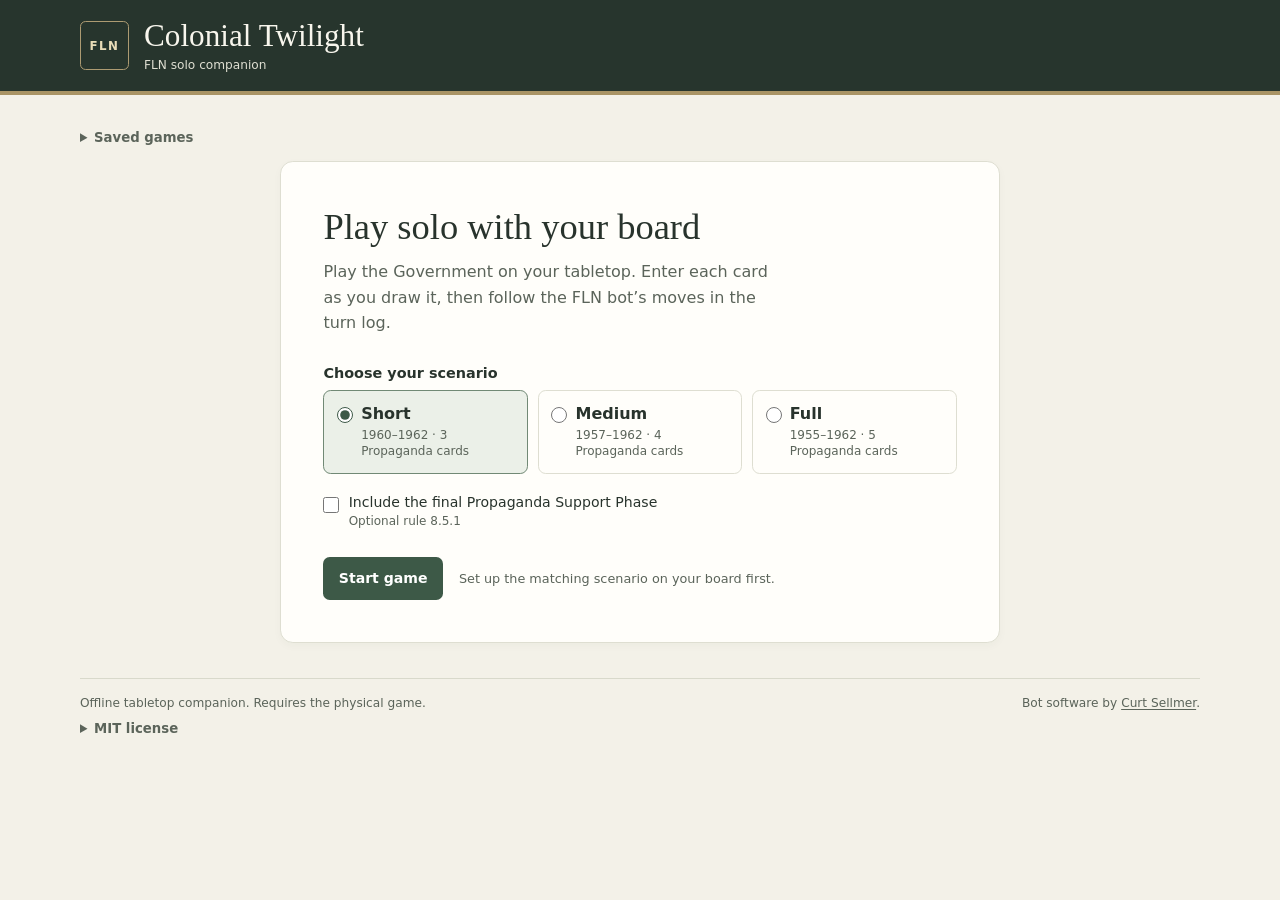
